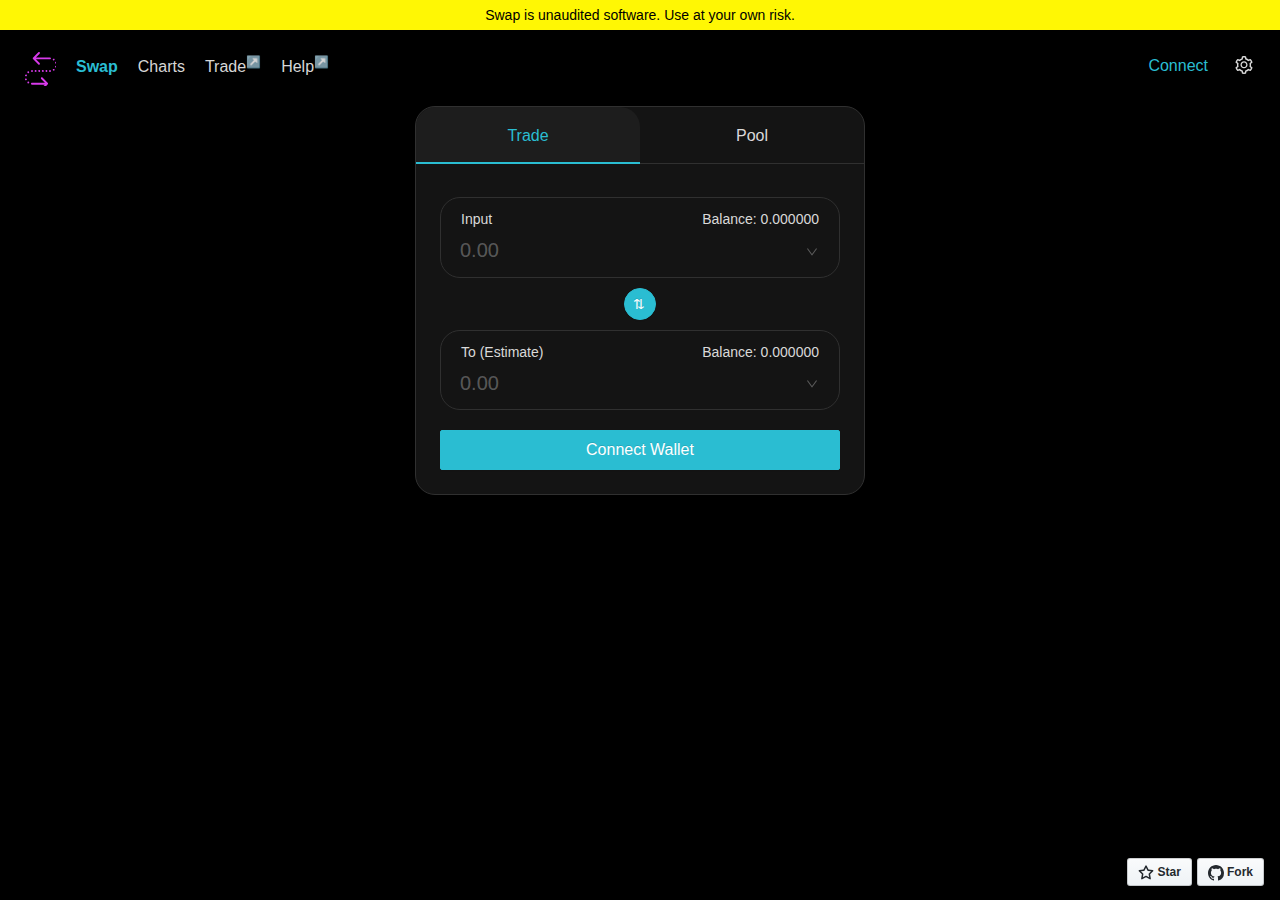
==== index.html @ 3f262314 "Updates" ====
<!doctype html><html lang="en"><head><meta charset="utf-8"/><link rel="icon" href="/logo.ico"/><meta name="viewport" content="width=device-width,initial-scale=1"/><meta name="theme-color" content="#000000"/><meta name="description" content="Serum token swap on Solana"/><link rel="manifest" href="/manifest.json"/><title>Swap | Serum</title><style>#root{height:100%}#root::before{content:"";position:absolute;top:0;left:0;min-width:100%;min-height:100%;filter:grayscale(100%);background-repeat:no-repeat;background-size:cover}.App{position:relative;height:100%;text-align:center;min-width:100%;display:flex;flex-direction:column}</style><link rel="stylesheet" href="https://cdnjs.cloudflare.com/ajax/libs/font-awesome/5.15.1/css/all.min.css" integrity="sha512-+4zCK9k+qNFUR5X+cKL9EIR+ZOhtIloNl9GIKS57V1MyNsYpYcUrUeQc9vNfzsWfV28IaLL3i96P9sdNyeRssA==" crossorigin="anonymous"/><link href="/static/css/2.b5a80ab8.chunk.css" rel="stylesheet"><link href="/static/css/main.fd7c45a8.chunk.css" rel="stylesheet"></head><body><noscript>You need to enable JavaScript to run this app.</noscript><div id="root"></div><script async src="https://platform.twitter.com/widgets.js" charset="utf-8"></script><script>!function(e){function t(t){for(var n,i,l=t[0],a=t[1],p=t[2],c=0,s=[];c<l.length;c++)i=l[c],Object.prototype.hasOwnProperty.call(o,i)&&o[i]&&s.push(o[i][0]),o[i]=0;for(n in a)Object.prototype.hasOwnProperty.call(a,n)&&(e[n]=a[n]);for(f&&f(t);s.length;)s.shift()();return u.push.apply(u,p||[]),r()}function r(){for(var e,t=0;t<u.length;t++){for(var r=u[t],n=!0,l=1;l<r.length;l++){var a=r[l];0!==o[a]&&(n=!1)}n&&(u.splice(t--,1),e=i(i.s=r[0]))}return e}var n={},o={1:0},u=[];function i(t){if(n[t])return n[t].exports;var r=n[t]={i:t,l:!1,exports:{}};return e[t].call(r.exports,r,r.exports,i),r.l=!0,r.exports}i.m=e,i.c=n,i.d=function(e,t,r){i.o(e,t)||Object.defineProperty(e,t,{enumerable:!0,get:r})},i.r=function(e){"undefined"!=typeof Symbol&&Symbol.toStringTag&&Object.defineProperty(e,Symbol.toStringTag,{value:"Module"}),Object.defineProperty(e,"__esModule",{value:!0})},i.t=function(e,t){if(1&t&&(e=i(e)),8&t)return e;if(4&t&&"object"==typeof e&&e&&e.__esModule)return e;var r=Object.create(null);if(i.r(r),Object.defineProperty(r,"default",{enumerable:!0,value:e}),2&t&&"string"!=typeof e)for(var n in e)i.d(r,n,function(t){return e[t]}.bind(null,n));return r},i.n=function(e){var t=e&&e.__esModule?function(){return e.default}:function(){return e};return i.d(t,"a",t),t},i.o=function(e,t){return Object.prototype.hasOwnProperty.call(e,t)},i.p="/";var l=this["webpackJsonptoken-swap-ui"]=this["webpackJsonptoken-swap-ui"]||[],a=l.push.bind(l);l.push=t,l=l.slice();for(var p=0;p<l.length;p++)t(l[p]);var f=a;r()}([])</script><script src="/static/js/2.25e78193.chunk.js"></script><script src="/static/js/main.e425d938.chunk.js"></script></body></html>
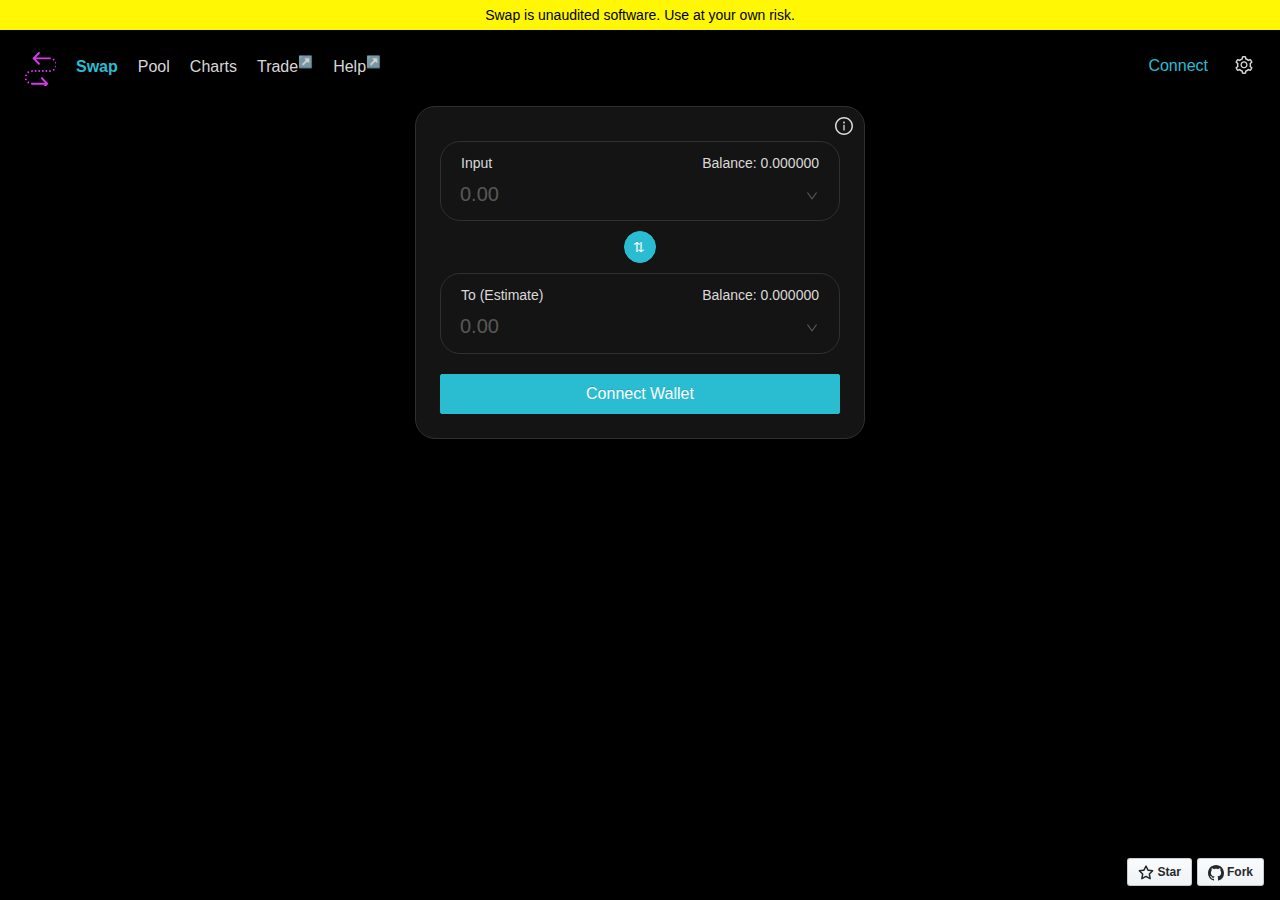
==== commit 913d841e: "Updates" ====
--- a/index.html
+++ b/index.html
@@ -1 +1 @@
-<!doctype html><html lang="en"><head><meta charset="utf-8"/><link rel="icon" href="/logo.ico"/><meta name="viewport" content="width=device-width,initial-scale=1"/><meta name="theme-color" content="#000000"/><meta name="description" content="Serum token swap on Solana"/><link rel="manifest" href="/manifest.json"/><title>Swap | Serum</title><style>#root{height:100%}#root::before{content:"";position:absolute;top:0;left:0;min-width:100%;min-height:100%;filter:grayscale(100%);background-repeat:no-repeat;background-size:cover}.App{position:relative;height:100%;text-align:center;min-width:100%;display:flex;flex-direction:column}</style><link rel="stylesheet" href="https://cdnjs.cloudflare.com/ajax/libs/font-awesome/5.15.1/css/all.min.css" integrity="sha512-+4zCK9k+qNFUR5X+cKL9EIR+ZOhtIloNl9GIKS57V1MyNsYpYcUrUeQc9vNfzsWfV28IaLL3i96P9sdNyeRssA==" crossorigin="anonymous"/><link href="/static/css/2.b5a80ab8.chunk.css" rel="stylesheet"><link href="/static/css/main.fd7c45a8.chunk.css" rel="stylesheet"></head><body><noscript>You need to enable JavaScript to run this app.</noscript><div id="root"></div><script async src="https://platform.twitter.com/widgets.js" charset="utf-8"></script><script>!function(e){function t(t){for(var n,i,l=t[0],a=t[1],p=t[2],c=0,s=[];c<l.length;c++)i=l[c],Object.prototype.hasOwnProperty.call(o,i)&&o[i]&&s.push(o[i][0]),o[i]=0;for(n in a)Object.prototype.hasOwnProperty.call(a,n)&&(e[n]=a[n]);for(f&&f(t);s.length;)s.shift()();return u.push.apply(u,p||[]),r()}function r(){for(var e,t=0;t<u.length;t++){for(var r=u[t],n=!0,l=1;l<r.length;l++){var a=r[l];0!==o[a]&&(n=!1)}n&&(u.splice(t--,1),e=i(i.s=r[0]))}return e}var n={},o={1:0},u=[];function i(t){if(n[t])return n[t].exports;var r=n[t]={i:t,l:!1,exports:{}};return e[t].call(r.exports,r,r.exports,i),r.l=!0,r.exports}i.m=e,i.c=n,i.d=function(e,t,r){i.o(e,t)||Object.defineProperty(e,t,{enumerable:!0,get:r})},i.r=function(e){"undefined"!=typeof Symbol&&Symbol.toStringTag&&Object.defineProperty(e,Symbol.toStringTag,{value:"Module"}),Object.defineProperty(e,"__esModule",{value:!0})},i.t=function(e,t){if(1&t&&(e=i(e)),8&t)return e;if(4&t&&"object"==typeof e&&e&&e.__esModule)return e;var r=Object.create(null);if(i.r(r),Object.defineProperty(r,"default",{enumerable:!0,value:e}),2&t&&"string"!=typeof e)for(var n in e)i.d(r,n,function(t){return e[t]}.bind(null,n));return r},i.n=function(e){var t=e&&e.__esModule?function(){return e.default}:function(){return e};return i.d(t,"a",t),t},i.o=function(e,t){return Object.prototype.hasOwnProperty.call(e,t)},i.p="/";var l=this["webpackJsonptoken-swap-ui"]=this["webpackJsonptoken-swap-ui"]||[],a=l.push.bind(l);l.push=t,l=l.slice();for(var p=0;p<l.length;p++)t(l[p]);var f=a;r()}([])</script><script src="/static/js/2.25e78193.chunk.js"></script><script src="/static/js/main.e425d938.chunk.js"></script></body></html>+<!doctype html><html lang="en"><head><meta charset="utf-8"/><link rel="icon" href="/logo.ico"/><meta name="viewport" content="width=device-width,initial-scale=1"/><meta name="theme-color" content="#000000"/><meta name="description" content="Serum token swap on Solana"/><link rel="manifest" href="/manifest.json"/><title>Swap | Serum</title><style>#root{height:100%}#root::before{content:"";position:absolute;top:0;left:0;min-width:100%;min-height:100%;filter:grayscale(100%);background-repeat:no-repeat;background-size:cover}.App{position:relative;height:100%;text-align:center;min-width:100%;display:flex;flex-direction:column}</style><link rel="stylesheet" href="https://cdnjs.cloudflare.com/ajax/libs/font-awesome/5.15.1/css/all.min.css" integrity="sha512-+4zCK9k+qNFUR5X+cKL9EIR+ZOhtIloNl9GIKS57V1MyNsYpYcUrUeQc9vNfzsWfV28IaLL3i96P9sdNyeRssA==" crossorigin="anonymous"/><link href="/static/css/2.b5a80ab8.chunk.css" rel="stylesheet"><link href="/static/css/main.b3029b0e.chunk.css" rel="stylesheet"></head><body><noscript>You need to enable JavaScript to run this app.</noscript><div id="root"></div><script async src="https://platform.twitter.com/widgets.js" charset="utf-8"></script><script>!function(e){function t(t){for(var n,i,l=t[0],a=t[1],p=t[2],c=0,s=[];c<l.length;c++)i=l[c],Object.prototype.hasOwnProperty.call(o,i)&&o[i]&&s.push(o[i][0]),o[i]=0;for(n in a)Object.prototype.hasOwnProperty.call(a,n)&&(e[n]=a[n]);for(f&&f(t);s.length;)s.shift()();return u.push.apply(u,p||[]),r()}function r(){for(var e,t=0;t<u.length;t++){for(var r=u[t],n=!0,l=1;l<r.length;l++){var a=r[l];0!==o[a]&&(n=!1)}n&&(u.splice(t--,1),e=i(i.s=r[0]))}return e}var n={},o={1:0},u=[];function i(t){if(n[t])return n[t].exports;var r=n[t]={i:t,l:!1,exports:{}};return e[t].call(r.exports,r,r.exports,i),r.l=!0,r.exports}i.m=e,i.c=n,i.d=function(e,t,r){i.o(e,t)||Object.defineProperty(e,t,{enumerable:!0,get:r})},i.r=function(e){"undefined"!=typeof Symbol&&Symbol.toStringTag&&Object.defineProperty(e,Symbol.toStringTag,{value:"Module"}),Object.defineProperty(e,"__esModule",{value:!0})},i.t=function(e,t){if(1&t&&(e=i(e)),8&t)return e;if(4&t&&"object"==typeof e&&e&&e.__esModule)return e;var r=Object.create(null);if(i.r(r),Object.defineProperty(r,"default",{enumerable:!0,value:e}),2&t&&"string"!=typeof e)for(var n in e)i.d(r,n,function(t){return e[t]}.bind(null,n));return r},i.n=function(e){var t=e&&e.__esModule?function(){return e.default}:function(){return e};return i.d(t,"a",t),t},i.o=function(e,t){return Object.prototype.hasOwnProperty.call(e,t)},i.p="/";var l=this["webpackJsonptoken-swap-ui"]=this["webpackJsonptoken-swap-ui"]||[],a=l.push.bind(l);l.push=t,l=l.slice();for(var p=0;p<l.length;p++)t(l[p]);var f=a;r()}([])</script><script src="/static/js/2.0fa90d65.chunk.js"></script><script src="/static/js/main.88204290.chunk.js"></script></body></html>--- a/static/css/main.b3029b0e.chunk.css
+++ b/static/css/main.b3029b0e.chunk.css
@@ -0,0 +1,2 @@
+body{font-family:-apple-system,BlinkMacSystemFont,"Segoe UI","Roboto","Oxygen","Ubuntu","Cantarell","Fira Sans","Droid Sans","Helvetica Neue",sans-serif;-webkit-font-smoothing:antialiased;-moz-osx-font-smoothing:grayscale}code{font-family:source-code-pro,Menlo,Monaco,Consolas,"Courier New",monospace}.ant-image-preview,.ant-modal{pointer-events:none}.ant-image-preview.zoom-appear,.ant-image-preview.zoom-enter,.ant-modal.zoom-appear,.ant-modal.zoom-enter{transform:none;opacity:0;-webkit-animation-duration:.3s;animation-duration:.3s;-webkit-user-select:none;-ms-user-select:none;user-select:none}.ant-image-preview-mask,.ant-modal-mask{position:fixed;top:0;right:0;bottom:0;left:0;z-index:1000;height:100%;background-color:rgba(0,0,0,.45);filter:alpha(opacity=50)}.ant-image-preview-mask-hidden,.ant-modal-mask-hidden{display:none}.ant-image-preview-wrap,.ant-modal-wrap{position:fixed;top:0;right:0;bottom:0;left:0;overflow:auto;outline:0;-webkit-overflow-scrolling:touch}[class*=ant-]::-ms-clear,[class*=ant-] input::-ms-clear,[class*=ant-] input::-ms-reveal,[class^=ant-]::-ms-clear,[class^=ant-] input::-ms-clear,[class^=ant-] input::-ms-reveal{display:none}[class*=ant-],[class*=ant-] *,[class*=ant-] :after,[class*=ant-] :before,[class^=ant-],[class^=ant-] *,[class^=ant-] :after,[class^=ant-] :before{box-sizing:border-box}body,html{width:100%;height:100%}input::-ms-clear,input::-ms-reveal{display:none}*,:after,:before{box-sizing:border-box}html{font-family:sans-serif;line-height:1.15;-webkit-text-size-adjust:100%;-ms-text-size-adjust:100%;-ms-overflow-style:scrollbar;-webkit-tap-highlight-color:rgba(0,0,0,0)}@-ms-viewport{width:device-width}body{margin:0;color:hsla(0,0%,100%,.85);font-size:14px;font-family:-apple-system,BlinkMacSystemFont,"Segoe UI",Roboto,"Helvetica Neue",Arial,"Noto Sans",sans-serif,"Apple Color Emoji","Segoe UI Emoji","Segoe UI Symbol","Noto Color Emoji";font-variant:tabular-nums;line-height:1.5715;background-color:#000;font-feature-settings:"tnum","tnum"}[tabindex="-1"]:focus{outline:none!important}hr{box-sizing:content-box;height:0;overflow:visible}h1,h2,h3,h4,h5,h6{margin-top:0;margin-bottom:.5em;color:hsla(0,0%,100%,.85);font-weight:500}p{margin-top:0;margin-bottom:1em}abbr[data-original-title],abbr[title]{text-decoration:underline;-webkit-text-decoration:underline dotted;text-decoration:underline dotted;border-bottom:0;cursor:help}address{margin-bottom:1em;font-style:normal;line-height:inherit}input[type=number],input[type=password],input[type=text],textarea{-webkit-appearance:none}dl,ol,ul{margin-top:0;margin-bottom:1em}ol ol,ol ul,ul ol,ul ul{margin-bottom:0}dt{font-weight:500}dd{margin-bottom:.5em;margin-left:0}blockquote{margin:0 0 1em}dfn{font-style:italic}b,strong{font-weight:bolder}small{font-size:80%}sub,sup{position:relative;font-size:75%;line-height:0;vertical-align:baseline}sub{bottom:-.25em}sup{top:-.5em}a{color:#2abdd2;text-decoration:none;background-color:transparent;outline:none;cursor:pointer;transition:color .3s;-webkit-text-decoration-skip:objects}a:hover{color:#228290}a:active{color:#4abdca}a:active,a:focus,a:hover{text-decoration:none;outline:0}a[disabled]{color:hsla(0,0%,100%,.3);cursor:not-allowed;pointer-events:none}code,kbd,pre,samp{font-size:1em;font-family:"SFMono-Regular",Consolas,"Liberation Mono",Menlo,Courier,monospace}pre{margin-top:0;margin-bottom:1em;overflow:auto}figure{margin:0 0 1em}img{vertical-align:middle;border-style:none}svg:not(:root){overflow:hidden}[role=button],a,area,button,input:not([type=range]),label,select,summary,textarea{touch-action:manipulation}table{border-collapse:collapse}caption{padding-top:.75em;padding-bottom:.3em;color:hsla(0,0%,100%,.45);text-align:left;caption-side:bottom}th{text-align:inherit}button,input,optgroup,select,textarea{margin:0;color:inherit;font-size:inherit;font-family:inherit;line-height:inherit}button,input{overflow:visible}button,select{text-transform:none}[type=reset],[type=submit],button,html [type=button]{-webkit-appearance:button}[type=button]::-moz-focus-inner,[type=reset]::-moz-focus-inner,[type=submit]::-moz-focus-inner,button::-moz-focus-inner{padding:0;border-style:none}input[type=checkbox],input[type=radio]{box-sizing:border-box;padding:0}input[type=date],input[type=datetime-local],input[type=month],input[type=time]{-webkit-appearance:listbox}textarea{overflow:auto;resize:vertical}fieldset{min-width:0;margin:0;padding:0;border:0}legend{display:block;width:100%;max-width:100%;margin-bottom:.5em;padding:0;color:inherit;font-size:1.5em;line-height:inherit;white-space:normal}progress{vertical-align:baseline}[type=number]::-webkit-inner-spin-button,[type=number]::-webkit-outer-spin-button{height:auto}[type=search]{outline-offset:-2px;-webkit-appearance:none}[type=search]::-webkit-search-cancel-button,[type=search]::-webkit-search-decoration{-webkit-appearance:none}::-webkit-file-upload-button{font:inherit;-webkit-appearance:button}output{display:inline-block}summary{display:list-item}template{display:none}[hidden]{display:none!important}mark{padding:.2em;background-color:#2b2611}::selection{color:#fff;background:#2abdd2}.clearfix:after,.clearfix:before{display:table;content:""}.clearfix:after{clear:both}.anticon{display:inline-block;color:inherit;font-style:normal;line-height:0;text-align:center;text-transform:none;vertical-align:-.125em;text-rendering:optimizeLegibility;-webkit-font-smoothing:antialiased;-moz-osx-font-smoothing:grayscale}.anticon>*{line-height:1}.anticon svg{display:inline-block}.anticon:before{display:none}.anticon .anticon-icon{display:block}.anticon[tabindex]{cursor:pointer}.anticon-spin,.anticon-spin:before{display:inline-block;-webkit-animation:loadingCircle 1s linear infinite;animation:loadingCircle 1s linear infinite}.fade-appear,.fade-enter,.fade-leave{-webkit-animation-duration:.2s;animation-duration:.2s;-webkit-animation-fill-mode:both;animation-fill-mode:both;-webkit-animation-play-state:paused;animation-play-state:paused}.fade-appear.fade-appear-active,.fade-enter.fade-enter-active{-webkit-animation-name:antFadeIn;animation-name:antFadeIn;-webkit-animation-play-state:running;animation-play-state:running}.fade-leave.fade-leave-active{-webkit-animation-name:antFadeOut;animation-name:antFadeOut;-webkit-animation-play-state:running;animation-play-state:running;pointer-events:none}.fade-appear,.fade-enter{opacity:0}.fade-appear,.fade-enter,.fade-leave{-webkit-animation-timing-function:linear;animation-timing-function:linear}@-webkit-keyframes antFadeIn{0%{opacity:0}to{opacity:1}}@keyframes antFadeIn{0%{opacity:0}to{opacity:1}}@-webkit-keyframes antFadeOut{0%{opacity:1}to{opacity:0}}@keyframes antFadeOut{0%{opacity:1}to{opacity:0}}.move-up-appear,.move-up-enter,.move-up-leave{-webkit-animation-duration:.2s;animation-duration:.2s;-webkit-animation-fill-mode:both;animation-fill-mode:both;-webkit-animation-play-state:paused;animation-play-state:paused}.move-up-appear.move-up-appear-active,.move-up-enter.move-up-enter-active{-webkit-animation-name:antMoveUpIn;animation-name:antMoveUpIn;-webkit-animation-play-state:running;animation-play-state:running}.move-up-leave.move-up-leave-active{-webkit-animation-name:antMoveUpOut;animation-name:antMoveUpOut;-webkit-animation-play-state:running;animation-play-state:running;pointer-events:none}.move-up-appear,.move-up-enter{opacity:0;-webkit-animation-timing-function:cubic-bezier(.08,.82,.17,1);animation-timing-function:cubic-bezier(.08,.82,.17,1)}.move-up-leave{-webkit-animation-timing-function:cubic-bezier(.6,.04,.98,.34);animation-timing-function:cubic-bezier(.6,.04,.98,.34)}.move-down-appear,.move-down-enter,.move-down-leave{-webkit-animation-duration:.2s;animation-duration:.2s;-webkit-animation-fill-mode:both;animation-fill-mode:both;-webkit-animation-play-state:paused;animation-play-state:paused}.move-down-appear.move-down-appear-active,.move-down-enter.move-down-enter-active{-webkit-animation-name:antMoveDownIn;animation-name:antMoveDownIn;-webkit-animation-play-state:running;animation-play-state:running}.move-down-leave.move-down-leave-active{-webkit-animation-name:antMoveDownOut;animation-name:antMoveDownOut;-webkit-animation-play-state:running;animation-play-state:running;pointer-events:none}.move-down-appear,.move-down-enter{opacity:0;-webkit-animation-timing-function:cubic-bezier(.08,.82,.17,1);animation-timing-function:cubic-bezier(.08,.82,.17,1)}.move-down-leave{-webkit-animation-timing-function:cubic-bezier(.6,.04,.98,.34);animation-timing-function:cubic-bezier(.6,.04,.98,.34)}.move-left-appear,.move-left-enter,.move-left-leave{-webkit-animation-duration:.2s;animation-duration:.2s;-webkit-animation-fill-mode:both;animation-fill-mode:both;-webkit-animation-play-state:paused;animation-play-state:paused}.move-left-appear.move-left-appear-active,.move-left-enter.move-left-enter-active{-webkit-animation-name:antMoveLeftIn;animation-name:antMoveLeftIn;-webkit-animation-play-state:running;animation-play-state:running}.move-left-leave.move-left-leave-active{-webkit-animation-name:antMoveLeftOut;animation-name:antMoveLeftOut;-webkit-animation-play-state:running;animation-play-state:running;pointer-events:none}.move-left-appear,.move-left-enter{opacity:0;-webkit-animation-timing-function:cubic-bezier(.08,.82,.17,1);animation-timing-function:cubic-bezier(.08,.82,.17,1)}.move-left-leave{-webkit-animation-timing-function:cubic-bezier(.6,.04,.98,.34);animation-timing-function:cubic-bezier(.6,.04,.98,.34)}.move-right-appear,.move-right-enter,.move-right-leave{-webkit-animation-duration:.2s;animation-duration:.2s;-webkit-animation-fill-mode:both;animation-fill-mode:both;-webkit-animation-play-state:paused;animation-play-state:paused}.move-right-appear.move-right-appear-active,.move-right-enter.move-right-enter-active{-webkit-animation-name:antMoveRightIn;animation-name:antMoveRightIn;-webkit-animation-play-state:running;animation-play-state:running}.move-right-leave.move-right-leave-active{-webkit-animation-name:antMoveRightOut;animation-name:antMoveRightOut;-webkit-animation-play-state:running;animation-play-state:running;pointer-events:none}.move-right-appear,.move-right-enter{opacity:0;-webkit-animation-timing-function:cubic-bezier(.08,.82,.17,1);animation-timing-function:cubic-bezier(.08,.82,.17,1)}.move-right-leave{-webkit-animation-timing-function:cubic-bezier(.6,.04,.98,.34);animation-timing-function:cubic-bezier(.6,.04,.98,.34)}@-webkit-keyframes antMoveDownIn{0%{transform:translateY(100%);transform-origin:0 0;opacity:0}to{transform:translateY(0);transform-origin:0 0;opacity:1}}@keyframes antMoveDownIn{0%{transform:translateY(100%);transform-origin:0 0;opacity:0}to{transform:translateY(0);transform-origin:0 0;opacity:1}}@-webkit-keyframes antMoveDownOut{0%{transform:translateY(0);transform-origin:0 0;opacity:1}to{transform:translateY(100%);transform-origin:0 0;opacity:0}}@keyframes antMoveDownOut{0%{transform:translateY(0);transform-origin:0 0;opacity:1}to{transform:translateY(100%);transform-origin:0 0;opacity:0}}@-webkit-keyframes antMoveLeftIn{0%{transform:translateX(-100%);transform-origin:0 0;opacity:0}to{transform:translateX(0);transform-origin:0 0;opacity:1}}@keyframes antMoveLeftIn{0%{transform:translateX(-100%);transform-origin:0 0;opacity:0}to{transform:translateX(0);transform-origin:0 0;opacity:1}}@-webkit-keyframes antMoveLeftOut{0%{transform:translateX(0);transform-origin:0 0;opacity:1}to{transform:translateX(-100%);transform-origin:0 0;opacity:0}}@keyframes antMoveLeftOut{0%{transform:translateX(0);transform-origin:0 0;opacity:1}to{transform:translateX(-100%);transform-origin:0 0;opacity:0}}@-webkit-keyframes antMoveRightIn{0%{transform:translateX(100%);transform-origin:0 0;opacity:0}to{transform:translateX(0);transform-origin:0 0;opacity:1}}@keyframes antMoveRightIn{0%{transform:translateX(100%);transform-origin:0 0;opacity:0}to{transform:translateX(0);transform-origin:0 0;opacity:1}}@-webkit-keyframes antMoveRightOut{0%{transform:translateX(0);transform-origin:0 0;opacity:1}to{transform:translateX(100%);transform-origin:0 0;opacity:0}}@keyframes antMoveRightOut{0%{transform:translateX(0);transform-origin:0 0;opacity:1}to{transform:translateX(100%);transform-origin:0 0;opacity:0}}@-webkit-keyframes antMoveUpIn{0%{transform:translateY(-100%);transform-origin:0 0;opacity:0}to{transform:translateY(0);transform-origin:0 0;opacity:1}}@keyframes antMoveUpIn{0%{transform:translateY(-100%);transform-origin:0 0;opacity:0}to{transform:translateY(0);transform-origin:0 0;opacity:1}}@-webkit-keyframes antMoveUpOut{0%{transform:translateY(0);transform-origin:0 0;opacity:1}to{transform:translateY(-100%);transform-origin:0 0;opacity:0}}@keyframes antMoveUpOut{0%{transform:translateY(0);transform-origin:0 0;opacity:1}to{transform:translateY(-100%);transform-origin:0 0;opacity:0}}@-webkit-keyframes loadingCircle{to{transform:rotate(1turn)}}@keyframes loadingCircle{to{transform:rotate(1turn)}}[ant-click-animating-without-extra-node=true],[ant-click-animating=true]{position:relative}html{--antd-wave-shadow-color:#2abdd2;--scroll-bar:0}.ant-click-animating-node,[ant-click-animating-without-extra-node=true]:after{position:absolute;top:0;right:0;bottom:0;left:0;display:block;border-radius:inherit;box-shadow:0 0 0 0 #2abdd2;box-shadow:0 0 0 0 var(--antd-wave-shadow-color);opacity:.2;-webkit-animation:fadeEffect 2s cubic-bezier(.08,.82,.17,1),waveEffect .4s cubic-bezier(.08,.82,.17,1);animation:fadeEffect 2s cubic-bezier(.08,.82,.17,1),waveEffect .4s cubic-bezier(.08,.82,.17,1);-webkit-animation-fill-mode:forwards;animation-fill-mode:forwards;content:"";pointer-events:none}@-webkit-keyframes waveEffect{to{box-shadow:0 0 0 #2abdd2;box-shadow:0 0 0 6px #2abdd2;box-shadow:0 0 0 6px var(--antd-wave-shadow-color)}}@keyframes waveEffect{to{box-shadow:0 0 0 #2abdd2;box-shadow:0 0 0 6px #2abdd2;box-shadow:0 0 0 6px var(--antd-wave-shadow-color)}}@-webkit-keyframes fadeEffect{to{opacity:0}}@keyframes fadeEffect{to{opacity:0}}.slide-up-appear,.slide-up-enter,.slide-up-leave{-webkit-animation-duration:.2s;animation-duration:.2s;-webkit-animation-fill-mode:both;animation-fill-mode:both;-webkit-animation-play-state:paused;animation-play-state:paused}.slide-up-appear.slide-up-appear-active,.slide-up-enter.slide-up-enter-active{-webkit-animation-name:antSlideUpIn;animation-name:antSlideUpIn;-webkit-animation-play-state:running;animation-play-state:running}.slide-up-leave.slide-up-leave-active{-webkit-animation-name:antSlideUpOut;animation-name:antSlideUpOut;-webkit-animation-play-state:running;animation-play-state:running;pointer-events:none}.slide-up-appear,.slide-up-enter{opacity:0;-webkit-animation-timing-function:cubic-bezier(.23,1,.32,1);animation-timing-function:cubic-bezier(.23,1,.32,1)}.slide-up-leave{-webkit-animation-timing-function:cubic-bezier(.755,.05,.855,.06);animation-timing-function:cubic-bezier(.755,.05,.855,.06)}.slide-down-appear,.slide-down-enter,.slide-down-leave{-webkit-animation-duration:.2s;animation-duration:.2s;-webkit-animation-fill-mode:both;animation-fill-mode:both;-webkit-animation-play-state:paused;animation-play-state:paused}.slide-down-appear.slide-down-appear-active,.slide-down-enter.slide-down-enter-active{-webkit-animation-name:antSlideDownIn;animation-name:antSlideDownIn;-webkit-animation-play-state:running;animation-play-state:running}.slide-down-leave.slide-down-leave-active{-webkit-animation-name:antSlideDownOut;animation-name:antSlideDownOut;-webkit-animation-play-state:running;animation-play-state:running;pointer-events:none}.slide-down-appear,.slide-down-enter{opacity:0;-webkit-animation-timing-function:cubic-bezier(.23,1,.32,1);animation-timing-function:cubic-bezier(.23,1,.32,1)}.slide-down-leave{-webkit-animation-timing-function:cubic-bezier(.755,.05,.855,.06);animation-timing-function:cubic-bezier(.755,.05,.855,.06)}.slide-left-appear,.slide-left-enter,.slide-left-leave{-webkit-animation-duration:.2s;animation-duration:.2s;-webkit-animation-fill-mode:both;animation-fill-mode:both;-webkit-animation-play-state:paused;animation-play-state:paused}.slide-left-appear.slide-left-appear-active,.slide-left-enter.slide-left-enter-active{-webkit-animation-name:antSlideLeftIn;animation-name:antSlideLeftIn;-webkit-animation-play-state:running;animation-play-state:running}.slide-left-leave.slide-left-leave-active{-webkit-animation-name:antSlideLeftOut;animation-name:antSlideLeftOut;-webkit-animation-play-state:running;animation-play-state:running;pointer-events:none}.slide-left-appear,.slide-left-enter{opacity:0;-webkit-animation-timing-function:cubic-bezier(.23,1,.32,1);animation-timing-function:cubic-bezier(.23,1,.32,1)}.slide-left-leave{-webkit-animation-timing-function:cubic-bezier(.755,.05,.855,.06);animation-timing-function:cubic-bezier(.755,.05,.855,.06)}.slide-right-appear,.slide-right-enter,.slide-right-leave{-webkit-animation-duration:.2s;animation-duration:.2s;-webkit-animation-fill-mode:both;animation-fill-mode:both;-webkit-animation-play-state:paused;animation-play-state:paused}.slide-right-appear.slide-right-appear-active,.slide-right-enter.slide-right-enter-active{-webkit-animation-name:antSlideRightIn;animation-name:antSlideRightIn;-webkit-animation-play-state:running;animation-play-state:running}.slide-right-leave.slide-right-leave-active{-webkit-animation-name:antSlideRightOut;animation-name:antSlideRightOut;-webkit-animation-play-state:running;animation-play-state:running;pointer-events:none}.slide-right-appear,.slide-right-enter{opacity:0;-webkit-animation-timing-function:cubic-bezier(.23,1,.32,1);animation-timing-function:cubic-bezier(.23,1,.32,1)}.slide-right-leave{-webkit-animation-timing-function:cubic-bezier(.755,.05,.855,.06);animation-timing-function:cubic-bezier(.755,.05,.855,.06)}@-webkit-keyframes antSlideUpIn{0%{transform:scaleY(.8);transform-origin:0 0;opacity:0}to{transform:scaleY(1);transform-origin:0 0;opacity:1}}@keyframes antSlideUpIn{0%{transform:scaleY(.8);transform-origin:0 0;opacity:0}to{transform:scaleY(1);transform-origin:0 0;opacity:1}}@-webkit-keyframes antSlideUpOut{0%{transform:scaleY(1);transform-origin:0 0;opacity:1}to{transform:scaleY(.8);transform-origin:0 0;opacity:0}}@keyframes antSlideUpOut{0%{transform:scaleY(1);transform-origin:0 0;opacity:1}to{transform:scaleY(.8);transform-origin:0 0;opacity:0}}@-webkit-keyframes antSlideDownIn{0%{transform:scaleY(.8);transform-origin:100% 100%;opacity:0}to{transform:scaleY(1);transform-origin:100% 100%;opacity:1}}@keyframes antSlideDownIn{0%{transform:scaleY(.8);transform-origin:100% 100%;opacity:0}to{transform:scaleY(1);transform-origin:100% 100%;opacity:1}}@-webkit-keyframes antSlideDownOut{0%{transform:scaleY(1);transform-origin:100% 100%;opacity:1}to{transform:scaleY(.8);transform-origin:100% 100%;opacity:0}}@keyframes antSlideDownOut{0%{transform:scaleY(1);transform-origin:100% 100%;opacity:1}to{transform:scaleY(.8);transform-origin:100% 100%;opacity:0}}@-webkit-keyframes antSlideLeftIn{0%{transform:scaleX(.8);transform-origin:0 0;opacity:0}to{transform:scaleX(1);transform-origin:0 0;opacity:1}}@keyframes antSlideLeftIn{0%{transform:scaleX(.8);transform-origin:0 0;opacity:0}to{transform:scaleX(1);transform-origin:0 0;opacity:1}}@-webkit-keyframes antSlideLeftOut{0%{transform:scaleX(1);transform-origin:0 0;opacity:1}to{transform:scaleX(.8);transform-origin:0 0;opacity:0}}@keyframes antSlideLeftOut{0%{transform:scaleX(1);transform-origin:0 0;opacity:1}to{transform:scaleX(.8);transform-origin:0 0;opacity:0}}@-webkit-keyframes antSlideRightIn{0%{transform:scaleX(.8);transform-origin:100% 0;opacity:0}to{transform:scaleX(1);transform-origin:100% 0;opacity:1}}@keyframes antSlideRightIn{0%{transform:scaleX(.8);transform-origin:100% 0;opacity:0}to{transform:scaleX(1);transform-origin:100% 0;opacity:1}}@-webkit-keyframes antSlideRightOut{0%{transform:scaleX(1);transform-origin:100% 0;opacity:1}to{transform:scaleX(.8);transform-origin:100% 0;opacity:0}}@keyframes antSlideRightOut{0%{transform:scaleX(1);transform-origin:100% 0;opacity:1}to{transform:scaleX(.8);transform-origin:100% 0;opacity:0}}.zoom-appear,.zoom-enter,.zoom-leave{-webkit-animation-duration:.2s;animation-duration:.2s;-webkit-animation-fill-mode:both;animation-fill-mode:both;-webkit-animation-play-state:paused;animation-play-state:paused}.zoom-appear.zoom-appear-active,.zoom-enter.zoom-enter-active{-webkit-animation-name:antZoomIn;animation-name:antZoomIn;-webkit-animation-play-state:running;animation-play-state:running}.zoom-leave.zoom-leave-active{-webkit-animation-name:antZoomOut;animation-name:antZoomOut;-webkit-animation-play-state:running;animation-play-state:running;pointer-events:none}.zoom-appear,.zoom-enter{transform:scale(0);opacity:0;-webkit-animation-timing-function:cubic-bezier(.08,.82,.17,1);animation-timing-function:cubic-bezier(.08,.82,.17,1)}.zoom-appear-prepare,.zoom-enter-prepare{transform:none}.zoom-leave{-webkit-animation-timing-function:cubic-bezier(.78,.14,.15,.86);animation-timing-function:cubic-bezier(.78,.14,.15,.86)}.zoom-big-appear,.zoom-big-enter,.zoom-big-leave{-webkit-animation-duration:.2s;animation-duration:.2s;-webkit-animation-fill-mode:both;animation-fill-mode:both;-webkit-animation-play-state:paused;animation-play-state:paused}.zoom-big-appear.zoom-big-appear-active,.zoom-big-enter.zoom-big-enter-active{-webkit-animation-name:antZoomBigIn;animation-name:antZoomBigIn;-webkit-animation-play-state:running;animation-play-state:running}.zoom-big-leave.zoom-big-leave-active{-webkit-animation-name:antZoomBigOut;animation-name:antZoomBigOut;-webkit-animation-play-state:running;animation-play-state:running;pointer-events:none}.zoom-big-appear,.zoom-big-enter{transform:scale(0);opacity:0;-webkit-animation-timing-function:cubic-bezier(.08,.82,.17,1);animation-timing-function:cubic-bezier(.08,.82,.17,1)}.zoom-big-appear-prepare,.zoom-big-enter-prepare{transform:none}.zoom-big-leave{-webkit-animation-timing-function:cubic-bezier(.78,.14,.15,.86);animation-timing-function:cubic-bezier(.78,.14,.15,.86)}.zoom-big-fast-appear,.zoom-big-fast-enter,.zoom-big-fast-leave{-webkit-animation-duration:.1s;animation-duration:.1s;-webkit-animation-fill-mode:both;animation-fill-mode:both;-webkit-animation-play-state:paused;animation-play-state:paused}.zoom-big-fast-appear.zoom-big-fast-appear-active,.zoom-big-fast-enter.zoom-big-fast-enter-active{-webkit-animation-name:antZoomBigIn;animation-name:antZoomBigIn;-webkit-animation-play-state:running;animation-play-state:running}.zoom-big-fast-leave.zoom-big-fast-leave-active{-webkit-animation-name:antZoomBigOut;animation-name:antZoomBigOut;-webkit-animation-play-state:running;animation-play-state:running;pointer-events:none}.zoom-big-fast-appear,.zoom-big-fast-enter{transform:scale(0);opacity:0;-webkit-animation-timing-function:cubic-bezier(.08,.82,.17,1);animation-timing-function:cubic-bezier(.08,.82,.17,1)}.zoom-big-fast-appear-prepare,.zoom-big-fast-enter-prepare{transform:none}.zoom-big-fast-leave{-webkit-animation-timing-function:cubic-bezier(.78,.14,.15,.86);animation-timing-function:cubic-bezier(.78,.14,.15,.86)}.zoom-up-appear,.zoom-up-enter,.zoom-up-leave{-webkit-animation-duration:.2s;animation-duration:.2s;-webkit-animation-fill-mode:both;animation-fill-mode:both;-webkit-animation-play-state:paused;animation-play-state:paused}.zoom-up-appear.zoom-up-appear-active,.zoom-up-enter.zoom-up-enter-active{-webkit-animation-name:antZoomUpIn;animation-name:antZoomUpIn;-webkit-animation-play-state:running;animation-play-state:running}.zoom-up-leave.zoom-up-leave-active{-webkit-animation-name:antZoomUpOut;animation-name:antZoomUpOut;-webkit-animation-play-state:running;animation-play-state:running;pointer-events:none}.zoom-up-appear,.zoom-up-enter{transform:scale(0);opacity:0;-webkit-animation-timing-function:cubic-bezier(.08,.82,.17,1);animation-timing-function:cubic-bezier(.08,.82,.17,1)}.zoom-up-appear-prepare,.zoom-up-enter-prepare{transform:none}.zoom-up-leave{-webkit-animation-timing-function:cubic-bezier(.78,.14,.15,.86);animation-timing-function:cubic-bezier(.78,.14,.15,.86)}.zoom-down-appear,.zoom-down-enter,.zoom-down-leave{-webkit-animation-duration:.2s;animation-duration:.2s;-webkit-animation-fill-mode:both;animation-fill-mode:both;-webkit-animation-play-state:paused;animation-play-state:paused}.zoom-down-appear.zoom-down-appear-active,.zoom-down-enter.zoom-down-enter-active{-webkit-animation-name:antZoomDownIn;animation-name:antZoomDownIn;-webkit-animation-play-state:running;animation-play-state:running}.zoom-down-leave.zoom-down-leave-active{-webkit-animation-name:antZoomDownOut;animation-name:antZoomDownOut;-webkit-animation-play-state:running;animation-play-state:running;pointer-events:none}.zoom-down-appear,.zoom-down-enter{transform:scale(0);opacity:0;-webkit-animation-timing-function:cubic-bezier(.08,.82,.17,1);animation-timing-function:cubic-bezier(.08,.82,.17,1)}.zoom-down-appear-prepare,.zoom-down-enter-prepare{transform:none}.zoom-down-leave{-webkit-animation-timing-function:cubic-bezier(.78,.14,.15,.86);animation-timing-function:cubic-bezier(.78,.14,.15,.86)}.zoom-left-appear,.zoom-left-enter,.zoom-left-leave{-webkit-animation-duration:.2s;animation-duration:.2s;-webkit-animation-fill-mode:both;animation-fill-mode:both;-webkit-animation-play-state:paused;animation-play-state:paused}.zoom-left-appear.zoom-left-appear-active,.zoom-left-enter.zoom-left-enter-active{-webkit-animation-name:antZoomLeftIn;animation-name:antZoomLeftIn;-webkit-animation-play-state:running;animation-play-state:running}.zoom-left-leave.zoom-left-leave-active{-webkit-animation-name:antZoomLeftOut;animation-name:antZoomLeftOut;-webkit-animation-play-state:running;animation-play-state:running;pointer-events:none}.zoom-left-appear,.zoom-left-enter{transform:scale(0);opacity:0;-webkit-animation-timing-function:cubic-bezier(.08,.82,.17,1);animation-timing-function:cubic-bezier(.08,.82,.17,1)}.zoom-left-appear-prepare,.zoom-left-enter-prepare{transform:none}.zoom-left-leave{-webkit-animation-timing-function:cubic-bezier(.78,.14,.15,.86);animation-timing-function:cubic-bezier(.78,.14,.15,.86)}.zoom-right-appear,.zoom-right-enter,.zoom-right-leave{-webkit-animation-duration:.2s;animation-duration:.2s;-webkit-animation-fill-mode:both;animation-fill-mode:both;-webkit-animation-play-state:paused;animation-play-state:paused}.zoom-right-appear.zoom-right-appear-active,.zoom-right-enter.zoom-right-enter-active{-webkit-animation-name:antZoomRightIn;animation-name:antZoomRightIn;-webkit-animation-play-state:running;animation-play-state:running}.zoom-right-leave.zoom-right-leave-active{-webkit-animation-name:antZoomRightOut;animation-name:antZoomRightOut;-webkit-animation-play-state:running;animation-play-state:running;pointer-events:none}.zoom-right-appear,.zoom-right-enter{transform:scale(0);opacity:0;-webkit-animation-timing-function:cubic-bezier(.08,.82,.17,1);animation-timing-function:cubic-bezier(.08,.82,.17,1)}.zoom-right-appear-prepare,.zoom-right-enter-prepare{transform:none}.zoom-right-leave{-webkit-animation-timing-function:cubic-bezier(.78,.14,.15,.86);animation-timing-function:cubic-bezier(.78,.14,.15,.86)}@-webkit-keyframes antZoomIn{0%{transform:scale(.2);opacity:0}to{transform:scale(1);opacity:1}}@keyframes antZoomIn{0%{transform:scale(.2);opacity:0}to{transform:scale(1);opacity:1}}@-webkit-keyframes antZoomOut{0%{transform:scale(1)}to{transform:scale(.2);opacity:0}}@keyframes antZoomOut{0%{transform:scale(1)}to{transform:scale(.2);opacity:0}}@-webkit-keyframes antZoomBigIn{0%{transform:scale(.8);opacity:0}to{transform:scale(1);opacity:1}}@keyframes antZoomBigIn{0%{transform:scale(.8);opacity:0}to{transform:scale(1);opacity:1}}@-webkit-keyframes antZoomBigOut{0%{transform:scale(1)}to{transform:scale(.8);opacity:0}}@keyframes antZoomBigOut{0%{transform:scale(1)}to{transform:scale(.8);opacity:0}}@-webkit-keyframes antZoomUpIn{0%{transform:scale(.8);transform-origin:50% 0;opacity:0}to{transform:scale(1);transform-origin:50% 0}}@keyframes antZoomUpIn{0%{transform:scale(.8);transform-origin:50% 0;opacity:0}to{transform:scale(1);transform-origin:50% 0}}@-webkit-keyframes antZoomUpOut{0%{transform:scale(1);transform-origin:50% 0}to{transform:scale(.8);transform-origin:50% 0;opacity:0}}@keyframes antZoomUpOut{0%{transform:scale(1);transform-origin:50% 0}to{transform:scale(.8);transform-origin:50% 0;opacity:0}}@-webkit-keyframes antZoomLeftIn{0%{transform:scale(.8);transform-origin:0 50%;opacity:0}to{transform:scale(1);transform-origin:0 50%}}@keyframes antZoomLeftIn{0%{transform:scale(.8);transform-origin:0 50%;opacity:0}to{transform:scale(1);transform-origin:0 50%}}@-webkit-keyframes antZoomLeftOut{0%{transform:scale(1);transform-origin:0 50%}to{transform:scale(.8);transform-origin:0 50%;opacity:0}}@keyframes antZoomLeftOut{0%{transform:scale(1);transform-origin:0 50%}to{transform:scale(.8);transform-origin:0 50%;opacity:0}}@-webkit-keyframes antZoomRightIn{0%{transform:scale(.8);transform-origin:100% 50%;opacity:0}to{transform:scale(1);transform-origin:100% 50%}}@keyframes antZoomRightIn{0%{transform:scale(.8);transform-origin:100% 50%;opacity:0}to{transform:scale(1);transform-origin:100% 50%}}@-webkit-keyframes antZoomRightOut{0%{transform:scale(1);transform-origin:100% 50%}to{transform:scale(.8);transform-origin:100% 50%;opacity:0}}@keyframes antZoomRightOut{0%{transform:scale(1);transform-origin:100% 50%}to{transform:scale(.8);transform-origin:100% 50%;opacity:0}}@-webkit-keyframes antZoomDownIn{0%{transform:scale(.8);transform-origin:50% 100%;opacity:0}to{transform:scale(1);transform-origin:50% 100%}}@keyframes antZoomDownIn{0%{transform:scale(.8);transform-origin:50% 100%;opacity:0}to{transform:scale(1);transform-origin:50% 100%}}@-webkit-keyframes antZoomDownOut{0%{transform:scale(1);transform-origin:50% 100%}to{transform:scale(.8);transform-origin:50% 100%;opacity:0}}@keyframes antZoomDownOut{0%{transform:scale(1);transform-origin:50% 100%}to{transform:scale(.8);transform-origin:50% 100%;opacity:0}}.ant-motion-collapse-legacy{overflow:hidden}.ant-motion-collapse,.ant-motion-collapse-legacy-active{transition:height .15s cubic-bezier(.645,.045,.355,1),opacity .15s cubic-bezier(.645,.045,.355,1)!important}.ant-motion-collapse{overflow:hidden}.ant-affix{position:fixed;z-index:10}.ant-alert{box-sizing:border-box;margin:0;color:hsla(0,0%,100%,.85);font-size:14px;font-variant:tabular-nums;line-height:1.5715;list-style:none;font-feature-settings:"tnum","tnum";position:relative;padding:8px 15px 8px 37px;word-wrap:break-word;border-radius:2px}.ant-alert.ant-alert-no-icon{padding:8px 15px}.ant-alert.ant-alert-no-icon .ant-alert-close-icon{top:12.0005px}.ant-alert.ant-alert-closable{padding-right:30px}.ant-alert-icon{position:absolute;top:12.0005px;left:16px}.ant-alert-description{display:none;font-size:14px;line-height:22px}.ant-alert-success{background-color:#162312;border:1px solid #274916}.ant-alert-success .ant-alert-icon{color:#49aa19}.ant-alert-info{background-color:#132125;border:1px solid #1b474d}.ant-alert-info .ant-alert-icon{color:#2abdd2}.ant-alert-warning{background-color:#2b2111;border:1px solid #594214}.ant-alert-warning .ant-alert-icon{color:#d89614}.ant-alert-error{background-color:#2a1215;border:1px solid #58181c}.ant-alert-error .ant-alert-icon{color:#a61d24}.ant-alert-error .ant-alert-description>pre{margin:0;padding:0}.ant-alert-close-icon{position:absolute;top:12.0005px;right:16px;padding:0;overflow:hidden;font-size:12px;line-height:12px;background-color:transparent;border:none;outline:none;cursor:pointer}.ant-alert-close-icon .anticon-close{color:hsla(0,0%,100%,.45);transition:color .3s}.ant-alert-close-icon .anticon-close:hover{color:hsla(0,0%,100%,.75)}.ant-alert-close-text{color:hsla(0,0%,100%,.45);transition:color .3s}.ant-alert-close-text:hover{color:hsla(0,0%,100%,.75)}.ant-alert-with-description{position:relative;padding:15px 15px 15px 63px;color:hsla(0,0%,100%,.85);line-height:1.5715;border-radius:2px}.ant-alert-with-description.ant-alert-no-icon{padding:15px}.ant-alert-with-description .ant-alert-icon{position:absolute;top:15px;left:24px;font-size:24px}.ant-alert-with-description .ant-alert-close-icon{position:absolute;top:16px;right:16px;font-size:14px;cursor:pointer}.ant-alert-with-description .ant-alert-message{display:block;margin-bottom:4px;color:hsla(0,0%,100%,.85);font-size:16px}.ant-alert-message{color:hsla(0,0%,100%,.85)}.ant-alert-with-description .ant-alert-description{display:block}.ant-alert.ant-alert-motion-leave{overflow:hidden;opacity:1;transition:max-height .3s cubic-bezier(.78,.14,.15,.86),opacity .3s cubic-bezier(.78,.14,.15,.86),padding-top .3s cubic-bezier(.78,.14,.15,.86),padding-bottom .3s cubic-bezier(.78,.14,.15,.86),margin-bottom .3s cubic-bezier(.78,.14,.15,.86)}.ant-alert.ant-alert-motion-leave-active{max-height:0;margin-bottom:0!important;padding-top:0;padding-bottom:0;opacity:0}.ant-alert-banner{margin-bottom:0;border:0;border-radius:0}.ant-alert.ant-alert-rtl{padding:8px 37px 8px 15px;direction:rtl}.ant-alert-rtl.ant-alert.ant-alert-no-icon{padding:8px 15px}.ant-alert.ant-alert-rtl.ant-alert.ant-alert-closable{padding-right:37px;padding-left:30px}.ant-alert.ant-alert-rtl.ant-alert.ant-alert-no-icon.ant-alert-closable{padding-right:15px;padding-left:30px}.ant-alert-rtl .ant-alert-icon{right:16px;left:auto}.ant-alert-rtl .ant-alert-close-icon{right:auto;left:16px}.ant-alert.ant-alert-rtl.ant-alert-with-description,.ant-alert.ant-alert-rtl.ant-alert-with-description.ant-alert-closable{padding:15px 63px 15px 15px}.ant-alert.ant-alert-rtl.ant-alert-with-description.ant-alert-no-icon{padding:15px}.ant-alert-rtl.ant-alert-with-description .ant-alert-icon{right:24px;left:auto}.ant-alert-rtl.ant-alert-with-description .ant-alert-close-icon{right:auto;left:16px}.ant-anchor{box-sizing:border-box;margin:0;color:hsla(0,0%,100%,.85);font-size:14px;font-variant:tabular-nums;line-height:1.5715;list-style:none;font-feature-settings:"tnum","tnum";position:relative;padding:0 0 0 2px}.ant-anchor-wrapper{margin-left:-4px;padding-left:4px;overflow:auto;background-color:#141414}.ant-anchor-ink{position:absolute;top:0;left:0;height:100%}.ant-anchor-ink:before{position:relative;display:block;width:2px;height:100%;margin:0 auto;background-color:#303030;content:" "}.ant-anchor-ink-ball{position:absolute;left:50%;display:none;width:8px;height:8px;background-color:#141414;border:2px solid #2abdd2;border-radius:8px;transform:translateX(-50%);transition:top .3s ease-in-out}.ant-anchor-ink-ball.visible{display:inline-block}.ant-anchor.fixed .ant-anchor-ink .ant-anchor-ink-ball{display:none}.ant-anchor-link{padding:7px 0 7px 16px;line-height:1.143}.ant-anchor-link-title{position:relative;display:block;margin-bottom:6px;overflow:hidden;color:hsla(0,0%,100%,.85);white-space:nowrap;text-overflow:ellipsis;transition:all .3s}.ant-anchor-link-title:only-child{margin-bottom:0}.ant-anchor-link-active>.ant-anchor-link-title{color:#2abdd2}.ant-anchor-link .ant-anchor-link{padding-top:5px;padding-bottom:5px}.ant-anchor-rtl{direction:rtl}.ant-anchor-rtl.ant-anchor-wrapper{margin-right:-4px;margin-left:0;padding-right:4px;padding-left:0}.ant-anchor-rtl .ant-anchor-ink{right:0;left:auto}.ant-anchor-rtl .ant-anchor-ink-ball{right:50%;left:0;transform:translateX(50%)}.ant-anchor-rtl .ant-anchor-link{padding:7px 16px 7px 0}.ant-select-auto-complete{box-sizing:border-box;margin:0;padding:0;color:hsla(0,0%,100%,.85);font-size:14px;font-variant:tabular-nums;line-height:1.5715;list-style:none;font-feature-settings:"tnum","tnum"}.ant-select-auto-complete .ant-select-clear{right:13px}.ant-avatar{box-sizing:border-box;margin:0;padding:0;color:hsla(0,0%,100%,.85);font-size:14px;font-variant:tabular-nums;line-height:1.5715;list-style:none;font-feature-settings:"tnum","tnum";position:relative;display:inline-block;overflow:hidden;color:#fff;white-space:nowrap;text-align:center;vertical-align:middle;background:hsla(0,0%,100%,.3);width:32px;height:32px;line-height:32px;border-radius:50%}.ant-avatar-image{background:transparent}.ant-avatar-string{position:absolute;left:50%;transform-origin:0 center}.ant-avatar.ant-avatar-icon{font-size:18px}.ant-avatar.ant-avatar-icon>.anticon{margin:0}.ant-avatar-lg{width:40px;height:40px;line-height:40px;border-radius:50%}.ant-avatar-lg-string{position:absolute;left:50%;transform-origin:0 center}.ant-avatar-lg.ant-avatar-icon{font-size:24px}.ant-avatar-lg.ant-avatar-icon>.anticon{margin:0}.ant-avatar-sm{width:24px;height:24px;line-height:24px;border-radius:50%}.ant-avatar-sm-string{position:absolute;left:50%;transform-origin:0 center}.ant-avatar-sm.ant-avatar-icon{font-size:14px}.ant-avatar-sm.ant-avatar-icon>.anticon{margin:0}.ant-avatar-square{border-radius:2px}.ant-avatar>img{display:block;width:100%;height:100%;object-fit:cover}.ant-avatar-group{display:inline-flex}.ant-avatar-group .ant-avatar{border:1px solid #fff}.ant-avatar-group .ant-avatar:not(:first-child){margin-left:-8px}.ant-avatar-group-popover .ant-avatar+.ant-avatar{margin-left:3px}.ant-avatar-group-rtl .ant-avatar:not(:first-child){margin-right:-8px;margin-left:0}.ant-avatar-group-popover.ant-popover-rtl .ant-avatar+.ant-avatar{margin-right:3px;margin-left:0}.ant-back-top{box-sizing:border-box;margin:0;padding:0;color:hsla(0,0%,100%,.85);font-size:14px;font-variant:tabular-nums;line-height:1.5715;list-style:none;font-feature-settings:"tnum","tnum";position:fixed;right:100px;bottom:50px;z-index:10;width:40px;height:40px;cursor:pointer}.ant-back-top:empty{display:none}.ant-back-top-rtl{right:auto;left:100px;direction:rtl}.ant-back-top-content{width:40px;height:40px;overflow:hidden;color:#fff;text-align:center;background-color:hsla(0,0%,100%,.45);border-radius:20px;transition:all .3s}.ant-back-top-content:hover{background-color:hsla(0,0%,100%,.85);transition:all .3s}.ant-back-top-icon{font-size:24px;line-height:40px}@media screen and (max-width:768px){.ant-back-top{right:60px}}@media screen and (max-width:480px){.ant-back-top{right:20px}}.ant-badge{box-sizing:border-box;margin:0;padding:0;color:hsla(0,0%,100%,.85);font-size:14px;font-variant:tabular-nums;line-height:1.5715;list-style:none;font-feature-settings:"tnum","tnum";position:relative;display:inline-block;color:unset;line-height:1}.ant-badge-count{z-index:auto;min-width:20px;height:20px;padding:0 6px;color:#fff;font-weight:400;font-size:12px;line-height:20px;white-space:nowrap;text-align:center;background:#a61d24;border-radius:10px;box-shadow:0 0 0 1px #141414}.ant-badge-count a,.ant-badge-count a:hover{color:#fff}.ant-badge-count-sm{min-width:14px;height:14px;padding:0;font-size:12px;line-height:14px;border-radius:7px}.ant-badge-multiple-words{padding:0 8px}.ant-badge-dot{z-index:auto;width:6px;height:6px;background:#a61d24;border-radius:100%;box-shadow:0 0 0 1px #141414}.ant-badge-count,.ant-badge-dot,.ant-badge .ant-scroll-number-custom-component{position:absolute;top:0;right:0;transform:translate(50%,-50%);transform-origin:100% 0}.ant-badge-status{line-height:inherit;vertical-align:baseline}.ant-badge-status-dot{position:relative;top:-1px;display:inline-block;width:6px;height:6px;vertical-align:middle;border-radius:50%}.ant-badge-status-success{background-color:#49aa19}.ant-badge-status-processing{position:relative;background-color:#177ddc}.ant-badge-status-processing:after{position:absolute;top:0;left:0;width:100%;height:100%;border:1px solid #177ddc;border-radius:50%;-webkit-animation:antStatusProcessing 1.2s ease-in-out infinite;animation:antStatusProcessing 1.2s ease-in-out infinite;content:""}.ant-badge-status-default{background-color:#d9d9d9}.ant-badge-status-error{background-color:#a61d24}.ant-badge-status-warning{background-color:#d89614}.ant-badge-status-magenta,.ant-badge-status-pink{background:#cb2b83}.ant-badge-status-red{background:#d32029}.ant-badge-status-volcano{background:#d84a1b}.ant-badge-status-orange{background:#d87a16}.ant-badge-status-yellow{background:#d8bd14}.ant-badge-status-gold{background:#d89614}.ant-badge-status-cyan{background:#13a8a8}.ant-badge-status-lime{background:#8bbb11}.ant-badge-status-green{background:#49aa19}.ant-badge-status-blue{background:#177ddc}.ant-badge-status-geekblue{background:#2b4acb}.ant-badge-status-purple{background:#642ab5}.ant-badge-status-text{margin-left:8px;color:hsla(0,0%,100%,.85);font-size:14px}.ant-badge-zoom-appear,.ant-badge-zoom-enter{-webkit-animation:antZoomBadgeIn .3s cubic-bezier(.12,.4,.29,1.46);animation:antZoomBadgeIn .3s cubic-bezier(.12,.4,.29,1.46);-webkit-animation-fill-mode:both;animation-fill-mode:both}.ant-badge-zoom-leave{-webkit-animation:antZoomBadgeOut .3s cubic-bezier(.71,-.46,.88,.6);animation:antZoomBadgeOut .3s cubic-bezier(.71,-.46,.88,.6);-webkit-animation-fill-mode:both;animation-fill-mode:both}.ant-badge-not-a-wrapper:not(.ant-badge-status){vertical-align:middle}.ant-badge-not-a-wrapper .ant-scroll-number{position:relative;top:auto;display:block}@-webkit-keyframes antStatusProcessing{0%{transform:scale(.8);opacity:.5}to{transform:scale(2.4);opacity:0}}@keyframes antStatusProcessing{0%{transform:scale(.8);opacity:.5}to{transform:scale(2.4);opacity:0}}.ant-scroll-number{overflow:hidden}.ant-scroll-number-only{display:inline-block;height:20px;transition:all .3s cubic-bezier(.645,.045,.355,1)}.ant-scroll-number-only>p.ant-scroll-number-only-unit{height:20px;margin:0}.ant-scroll-number-symbol{vertical-align:top}@-webkit-keyframes antZoomBadgeIn{0%{transform:scale(0) translate(50%,-50%);opacity:0}to{transform:scale(1) translate(50%,-50%)}}@keyframes antZoomBadgeIn{0%{transform:scale(0) translate(50%,-50%);opacity:0}to{transform:scale(1) translate(50%,-50%)}}@-webkit-keyframes antZoomBadgeOut{0%{transform:scale(1) translate(50%,-50%)}to{transform:scale(0) translate(50%,-50%);opacity:0}}@keyframes antZoomBadgeOut{0%{transform:scale(1) translate(50%,-50%)}to{transform:scale(0) translate(50%,-50%);opacity:0}}.ant-ribbon-wrapper{position:relative}.ant-ribbon{box-sizing:border-box;margin:0;color:hsla(0,0%,100%,.85);font-size:14px;font-variant:tabular-nums;line-height:1.5715;list-style:none;font-feature-settings:"tnum","tnum";position:absolute;top:8px;height:22px;padding:0 8px;color:#fff;line-height:22px;white-space:nowrap;background-color:#2abdd2;border-radius:2px}.ant-ribbon-text{color:#fff}.ant-ribbon-corner{position:absolute;top:100%;width:8px;height:8px;color:currentColor;border:4px solid;transform:scaleY(.75);transform-origin:top}.ant-ribbon-corner:after{position:absolute;top:-4px;left:-4px;width:inherit;height:inherit;color:rgba(0,0,0,.25);border:inherit;content:""}.ant-ribbon-color-magenta,.ant-ribbon-color-pink{color:#cb2b83;background:#cb2b83}.ant-ribbon-color-red{color:#d32029;background:#d32029}.ant-ribbon-color-volcano{color:#d84a1b;background:#d84a1b}.ant-ribbon-color-orange{color:#d87a16;background:#d87a16}.ant-ribbon-color-yellow{color:#d8bd14;background:#d8bd14}.ant-ribbon-color-gold{color:#d89614;background:#d89614}.ant-ribbon-color-cyan{color:#13a8a8;background:#13a8a8}.ant-ribbon-color-lime{color:#8bbb11;background:#8bbb11}.ant-ribbon-color-green{color:#49aa19;background:#49aa19}.ant-ribbon-color-blue{color:#177ddc;background:#177ddc}.ant-ribbon-color-geekblue{color:#2b4acb;background:#2b4acb}.ant-ribbon-color-purple{color:#642ab5;background:#642ab5}.ant-ribbon.ant-ribbon-placement-end{right:-8px;border-bottom-right-radius:0}.ant-ribbon.ant-ribbon-placement-end .ant-ribbon-corner{right:0;border-color:currentColor transparent transparent currentColor}.ant-ribbon.ant-ribbon-placement-start{left:-8px;border-bottom-left-radius:0}.ant-ribbon.ant-ribbon-placement-start .ant-ribbon-corner{left:0;border-color:currentColor currentColor transparent transparent}.ant-badge-rtl{direction:rtl}.ant-badge-rtl .ant-badge-count,.ant-badge-rtl .ant-badge-dot,.ant-badge-rtl .ant-badge .ant-scroll-number-custom-component{right:auto;left:0;direction:ltr;transform:translate(-50%,-50%);transform-origin:0 0}.ant-badge-rtl.ant-badge .ant-scroll-number-custom-component{right:auto;left:0;transform:translate(-50%,-50%);transform-origin:0 0}.ant-badge-rtl .ant-badge-status-text{margin-right:8px;margin-left:0}.ant-badge-rtl .ant-badge-zoom-appear,.ant-badge-rtl .ant-badge-zoom-enter{-webkit-animation-name:antZoomBadgeInRtl;animation-name:antZoomBadgeInRtl}.ant-badge-rtl .ant-badge-zoom-leave{-webkit-animation-name:antZoomBadgeOutRtl;animation-name:antZoomBadgeOutRtl}.ant-badge-not-a-wrapper .ant-badge-count{transform:none}.ant-ribbon-rtl{direction:rtl}.ant-ribbon-rtl.ant-ribbon-placement-end{right:unset;left:-8px;border-bottom-right-radius:2px;border-bottom-left-radius:0}.ant-ribbon-rtl.ant-ribbon-placement-end .ant-ribbon-corner{right:unset;left:0}.ant-ribbon-rtl.ant-ribbon-placement-end .ant-ribbon-corner,.ant-ribbon-rtl.ant-ribbon-placement-end .ant-ribbon-corner:after{border-color:currentColor currentColor transparent transparent}.ant-ribbon-rtl.ant-ribbon-placement-start{right:-8px;left:unset;border-bottom-right-radius:0;border-bottom-left-radius:2px}.ant-ribbon-rtl.ant-ribbon-placement-start .ant-ribbon-corner{right:0;left:unset}.ant-ribbon-rtl.ant-ribbon-placement-start .ant-ribbon-corner,.ant-ribbon-rtl.ant-ribbon-placement-start .ant-ribbon-corner:after{border-color:currentColor transparent transparent currentColor}@-webkit-keyframes antZoomBadgeInRtl{0%{transform:scale(0) translate(-50%,-50%);opacity:0}to{transform:scale(1) translate(-50%,-50%)}}@keyframes antZoomBadgeInRtl{0%{transform:scale(0) translate(-50%,-50%);opacity:0}to{transform:scale(1) translate(-50%,-50%)}}@-webkit-keyframes antZoomBadgeOutRtl{0%{transform:scale(1) translate(-50%,-50%)}to{transform:scale(0) translate(-50%,-50%);opacity:0}}@keyframes antZoomBadgeOutRtl{0%{transform:scale(1) translate(-50%,-50%)}to{transform:scale(0) translate(-50%,-50%);opacity:0}}.ant-breadcrumb{box-sizing:border-box;margin:0;padding:0;color:hsla(0,0%,100%,.85);font-variant:tabular-nums;line-height:1.5715;list-style:none;font-feature-settings:"tnum","tnum";color:hsla(0,0%,100%,.45);font-size:14px}.ant-breadcrumb .anticon{font-size:14px}.ant-breadcrumb a{color:hsla(0,0%,100%,.45);transition:color .3s}.ant-breadcrumb a:hover{color:#228290}.ant-breadcrumb>span:last-child,.ant-breadcrumb>span:last-child a{color:hsla(0,0%,100%,.85)}.ant-breadcrumb>span:last-child .ant-breadcrumb-separator{display:none}.ant-breadcrumb-separator{margin:0 8px;color:hsla(0,0%,100%,.45)}.ant-breadcrumb-link>.anticon+a,.ant-breadcrumb-link>.anticon+span,.ant-breadcrumb-overlay-link>.anticon{margin-left:4px}.ant-breadcrumb-rtl{direction:rtl}.ant-breadcrumb-rtl:before{display:table;content:""}.ant-breadcrumb-rtl:after{display:table;clear:both;content:""}.ant-breadcrumb-rtl>span{float:right}.ant-breadcrumb-rtl .ant-breadcrumb-link>.anticon+a,.ant-breadcrumb-rtl .ant-breadcrumb-link>.anticon+span,.ant-breadcrumb-rtl .ant-breadcrumb-overlay-link>.anticon{margin-right:4px;margin-left:0}.ant-btn{line-height:1.5715;position:relative;display:inline-block;font-weight:400;white-space:nowrap;text-align:center;background-image:none;box-shadow:0 2px 0 rgba(0,0,0,.015);cursor:pointer;transition:all .3s cubic-bezier(.645,.045,.355,1);-webkit-user-select:none;-ms-user-select:none;user-select:none;touch-action:manipulation;height:32px;padding:4px 15px;font-size:14px;border-radius:2px;color:hsla(0,0%,100%,.85);background:transparent;border:1px solid #434343}.ant-btn>.anticon{line-height:1}.ant-btn,.ant-btn:active,.ant-btn:focus{outline:0}.ant-btn:not([disabled]):hover{text-decoration:none}.ant-btn:not([disabled]):active{outline:0;box-shadow:none}.ant-btn[disabled]{cursor:not-allowed}.ant-btn[disabled]>*{pointer-events:none}.ant-btn-lg{height:40px;padding:6.4px 15px;font-size:16px;border-radius:2px}.ant-btn-sm{height:24px;padding:0 7px;font-size:14px;border-radius:2px}.ant-btn>a:only-child{color:currentColor}.ant-btn>a:only-child:after{position:absolute;top:0;right:0;bottom:0;left:0;background:transparent;content:""}.ant-btn:focus,.ant-btn:hover{color:#228290;background:transparent;border-color:#228290}.ant-btn:focus>a:only-child,.ant-btn:hover>a:only-child{color:currentColor}.ant-btn:focus>a:only-child:after,.ant-btn:hover>a:only-child:after{position:absolute;top:0;right:0;bottom:0;left:0;background:transparent;content:""}.ant-btn:active{color:#4abdca;background:transparent;border-color:#4abdca}.ant-btn:active>a:only-child{color:currentColor}.ant-btn:active>a:only-child:after{position:absolute;top:0;right:0;bottom:0;left:0;background:transparent;content:""}.ant-btn[disabled],.ant-btn[disabled]:active,.ant-btn[disabled]:focus,.ant-btn[disabled]:hover{color:hsla(0,0%,100%,.3);background:hsla(0,0%,100%,.08);border-color:#434343;text-shadow:none;box-shadow:none}.ant-btn[disabled]:active>a:only-child,.ant-btn[disabled]:focus>a:only-child,.ant-btn[disabled]:hover>a:only-child,.ant-btn[disabled]>a:only-child{color:currentColor}.ant-btn[disabled]:active>a:only-child:after,.ant-btn[disabled]:focus>a:only-child:after,.ant-btn[disabled]:hover>a:only-child:after,.ant-btn[disabled]>a:only-child:after{position:absolute;top:0;right:0;bottom:0;left:0;background:transparent;content:""}.ant-btn:active,.ant-btn:focus,.ant-btn:hover{text-decoration:none;background:transparent}.ant-btn>span{display:inline-block}.ant-btn-primary{color:#fff;background:#2abdd2;border-color:#2abdd2;text-shadow:0 -1px 0 rgba(0,0,0,.12);box-shadow:0 2px 0 rgba(0,0,0,.045)}.ant-btn-primary>a:only-child{color:currentColor}.ant-btn-primary>a:only-child:after{position:absolute;top:0;right:0;bottom:0;left:0;background:transparent;content:""}.ant-btn-primary:focus,.ant-btn-primary:hover{color:#fff;background:#1a93ab;border-color:#1a93ab}.ant-btn-primary:focus>a:only-child,.ant-btn-primary:hover>a:only-child{color:currentColor}.ant-btn-primary:focus>a:only-child:after,.ant-btn-primary:hover>a:only-child:after{position:absolute;top:0;right:0;bottom:0;left:0;background:transparent;content:""}.ant-btn-primary:active{color:#fff;background:#50d0de;border-color:#50d0de}.ant-btn-primary:active>a:only-child{color:currentColor}.ant-btn-primary:active>a:only-child:after{position:absolute;top:0;right:0;bottom:0;left:0;background:transparent;content:""}.ant-btn-primary[disabled],.ant-btn-primary[disabled]:active,.ant-btn-primary[disabled]:focus,.ant-btn-primary[disabled]:hover{color:hsla(0,0%,100%,.3);background:hsla(0,0%,100%,.08);border-color:#434343;text-shadow:none;box-shadow:none}.ant-btn-primary[disabled]:active>a:only-child,.ant-btn-primary[disabled]:focus>a:only-child,.ant-btn-primary[disabled]:hover>a:only-child,.ant-btn-primary[disabled]>a:only-child{color:currentColor}.ant-btn-primary[disabled]:active>a:only-child:after,.ant-btn-primary[disabled]:focus>a:only-child:after,.ant-btn-primary[disabled]:hover>a:only-child:after,.ant-btn-primary[disabled]>a:only-child:after{position:absolute;top:0;right:0;bottom:0;left:0;background:transparent;content:""}.ant-btn-group .ant-btn-primary:not(:first-child):not(:last-child){border-right-color:#228290;border-left-color:#228290}.ant-btn-group .ant-btn-primary:not(:first-child):not(:last-child):disabled{border-color:#434343}.ant-btn-group .ant-btn-primary:first-child:not(:last-child){border-right-color:#228290}.ant-btn-group .ant-btn-primary:first-child:not(:last-child)[disabled]{border-right-color:#434343}.ant-btn-group .ant-btn-primary+.ant-btn-primary,.ant-btn-group .ant-btn-primary:last-child:not(:first-child){border-left-color:#228290}.ant-btn-group .ant-btn-primary+.ant-btn-primary[disabled],.ant-btn-group .ant-btn-primary:last-child:not(:first-child)[disabled]{border-left-color:#434343}.ant-btn-ghost{color:hsla(0,0%,100%,.85);background:transparent;border-color:#434343}.ant-btn-ghost>a:only-child{color:currentColor}.ant-btn-ghost>a:only-child:after{position:absolute;top:0;right:0;bottom:0;left:0;background:transparent;content:""}.ant-btn-ghost:focus,.ant-btn-ghost:hover{color:#228290;background:transparent;border-color:#228290}.ant-btn-ghost:focus>a:only-child,.ant-btn-ghost:hover>a:only-child{color:currentColor}.ant-btn-ghost:focus>a:only-child:after,.ant-btn-ghost:hover>a:only-child:after{position:absolute;top:0;right:0;bottom:0;left:0;background:transparent;content:""}.ant-btn-ghost:active{color:#4abdca;background:transparent;border-color:#4abdca}.ant-btn-ghost:active>a:only-child{color:currentColor}.ant-btn-ghost:active>a:only-child:after{position:absolute;top:0;right:0;bottom:0;left:0;background:transparent;content:""}.ant-btn-ghost[disabled],.ant-btn-ghost[disabled]:active,.ant-btn-ghost[disabled]:focus,.ant-btn-ghost[disabled]:hover{color:hsla(0,0%,100%,.3);background:hsla(0,0%,100%,.08);border-color:#434343;text-shadow:none;box-shadow:none}.ant-btn-ghost[disabled]:active>a:only-child,.ant-btn-ghost[disabled]:focus>a:only-child,.ant-btn-ghost[disabled]:hover>a:only-child,.ant-btn-ghost[disabled]>a:only-child{color:currentColor}.ant-btn-ghost[disabled]:active>a:only-child:after,.ant-btn-ghost[disabled]:focus>a:only-child:after,.ant-btn-ghost[disabled]:hover>a:only-child:after,.ant-btn-ghost[disabled]>a:only-child:after{position:absolute;top:0;right:0;bottom:0;left:0;background:transparent;content:""}.ant-btn-dashed{color:hsla(0,0%,100%,.85);background:transparent;border-color:#434343;border-style:dashed}.ant-btn-dashed>a:only-child{color:currentColor}.ant-btn-dashed>a:only-child:after{position:absolute;top:0;right:0;bottom:0;left:0;background:transparent;content:""}.ant-btn-dashed:focus,.ant-btn-dashed:hover{color:#228290;background:transparent;border-color:#228290}.ant-btn-dashed:focus>a:only-child,.ant-btn-dashed:hover>a:only-child{color:currentColor}.ant-btn-dashed:focus>a:only-child:after,.ant-btn-dashed:hover>a:only-child:after{position:absolute;top:0;right:0;bottom:0;left:0;background:transparent;content:""}.ant-btn-dashed:active{color:#4abdca;background:transparent;border-color:#4abdca}.ant-btn-dashed:active>a:only-child{color:currentColor}.ant-btn-dashed:active>a:only-child:after{position:absolute;top:0;right:0;bottom:0;left:0;background:transparent;content:""}.ant-btn-dashed[disabled],.ant-btn-dashed[disabled]:active,.ant-btn-dashed[disabled]:focus,.ant-btn-dashed[disabled]:hover{color:hsla(0,0%,100%,.3);background:hsla(0,0%,100%,.08);border-color:#434343;text-shadow:none;box-shadow:none}.ant-btn-dashed[disabled]:active>a:only-child,.ant-btn-dashed[disabled]:focus>a:only-child,.ant-btn-dashed[disabled]:hover>a:only-child,.ant-btn-dashed[disabled]>a:only-child{color:currentColor}.ant-btn-dashed[disabled]:active>a:only-child:after,.ant-btn-dashed[disabled]:focus>a:only-child:after,.ant-btn-dashed[disabled]:hover>a:only-child:after,.ant-btn-dashed[disabled]>a:only-child:after{position:absolute;top:0;right:0;bottom:0;left:0;background:transparent;content:""}.ant-btn-danger{color:#fff;background:#a61d24;border-color:#a61d24;text-shadow:0 -1px 0 rgba(0,0,0,.12);box-shadow:0 2px 0 rgba(0,0,0,.045)}.ant-btn-danger>a:only-child{color:currentColor}.ant-btn-danger>a:only-child:after{position:absolute;top:0;right:0;bottom:0;left:0;background:transparent;content:""}.ant-btn-danger:focus,.ant-btn-danger:hover{color:#fff;background:#800f19;border-color:#800f19}.ant-btn-danger:focus>a:only-child,.ant-btn-danger:hover>a:only-child{color:currentColor}.ant-btn-danger:focus>a:only-child:after,.ant-btn-danger:hover>a:only-child:after{position:absolute;top:0;right:0;bottom:0;left:0;background:transparent;content:""}.ant-btn-danger:active{color:#fff;background:#b33b3d;border-color:#b33b3d}.ant-btn-danger:active>a:only-child{color:currentColor}.ant-btn-danger:active>a:only-child:after{position:absolute;top:0;right:0;bottom:0;left:0;background:transparent;content:""}.ant-btn-danger[disabled],.ant-btn-danger[disabled]:active,.ant-btn-danger[disabled]:focus,.ant-btn-danger[disabled]:hover{color:hsla(0,0%,100%,.3);background:hsla(0,0%,100%,.08);border-color:#434343;text-shadow:none;box-shadow:none}.ant-btn-danger[disabled]:active>a:only-child,.ant-btn-danger[disabled]:focus>a:only-child,.ant-btn-danger[disabled]:hover>a:only-child,.ant-btn-danger[disabled]>a:only-child{color:currentColor}.ant-btn-danger[disabled]:active>a:only-child:after,.ant-btn-danger[disabled]:focus>a:only-child:after,.ant-btn-danger[disabled]:hover>a:only-child:after,.ant-btn-danger[disabled]>a:only-child:after{position:absolute;top:0;right:0;bottom:0;left:0;background:transparent;content:""}.ant-btn-link{color:#2abdd2;background:transparent;border-color:transparent;box-shadow:none}.ant-btn-link>a:only-child{color:currentColor}.ant-btn-link>a:only-child:after{position:absolute;top:0;right:0;bottom:0;left:0;background:transparent;content:""}.ant-btn-link:focus,.ant-btn-link:hover{color:#228290;background:transparent;border-color:#228290}.ant-btn-link:focus>a:only-child,.ant-btn-link:hover>a:only-child{color:currentColor}.ant-btn-link:focus>a:only-child:after,.ant-btn-link:hover>a:only-child:after{position:absolute;top:0;right:0;bottom:0;left:0;background:transparent;content:""}.ant-btn-link:active{color:#4abdca;background:transparent;border-color:#4abdca}.ant-btn-link:active>a:only-child{color:currentColor}.ant-btn-link:active>a:only-child:after{position:absolute;top:0;right:0;bottom:0;left:0;background:transparent;content:""}.ant-btn-link[disabled],.ant-btn-link[disabled]:active,.ant-btn-link[disabled]:focus,.ant-btn-link[disabled]:hover{background:hsla(0,0%,100%,.08);border-color:#434343}.ant-btn-link:hover{background:transparent}.ant-btn-link:active,.ant-btn-link:focus,.ant-btn-link:hover{border-color:transparent}.ant-btn-link[disabled],.ant-btn-link[disabled]:active,.ant-btn-link[disabled]:focus,.ant-btn-link[disabled]:hover{color:hsla(0,0%,100%,.3);background:transparent;border-color:transparent;text-shadow:none;box-shadow:none}.ant-btn-link[disabled]:active>a:only-child,.ant-btn-link[disabled]:focus>a:only-child,.ant-btn-link[disabled]:hover>a:only-child,.ant-btn-link[disabled]>a:only-child{color:currentColor}.ant-btn-link[disabled]:active>a:only-child:after,.ant-btn-link[disabled]:focus>a:only-child:after,.ant-btn-link[disabled]:hover>a:only-child:after,.ant-btn-link[disabled]>a:only-child:after{position:absolute;top:0;right:0;bottom:0;left:0;background:transparent;content:""}.ant-btn-text{color:hsla(0,0%,100%,.85);background:transparent;border-color:transparent;box-shadow:none}.ant-btn-text>a:only-child{color:currentColor}.ant-btn-text>a:only-child:after{position:absolute;top:0;right:0;bottom:0;left:0;background:transparent;content:""}.ant-btn-text:focus,.ant-btn-text:hover{color:#228290;background:transparent;border-color:#228290}.ant-btn-text:focus>a:only-child,.ant-btn-text:hover>a:only-child{color:currentColor}.ant-btn-text:focus>a:only-child:after,.ant-btn-text:hover>a:only-child:after{position:absolute;top:0;right:0;bottom:0;left:0;background:transparent;content:""}.ant-btn-text:active{color:#4abdca;background:transparent;border-color:#4abdca}.ant-btn-text:active>a:only-child{color:currentColor}.ant-btn-text:active>a:only-child:after{position:absolute;top:0;right:0;bottom:0;left:0;background:transparent;content:""}.ant-btn-text[disabled],.ant-btn-text[disabled]:active,.ant-btn-text[disabled]:focus,.ant-btn-text[disabled]:hover{background:hsla(0,0%,100%,.08);border-color:#434343}.ant-btn-text:focus,.ant-btn-text:hover{color:hsla(0,0%,100%,.85);background:hsla(0,0%,100%,.03);border-color:transparent}.ant-btn-text:active{color:hsla(0,0%,100%,.85);background:hsla(0,0%,100%,.04);border-color:transparent}.ant-btn-text[disabled],.ant-btn-text[disabled]:active,.ant-btn-text[disabled]:focus,.ant-btn-text[disabled]:hover{color:hsla(0,0%,100%,.3);background:transparent;border-color:transparent;text-shadow:none;box-shadow:none}.ant-btn-text[disabled]:active>a:only-child,.ant-btn-text[disabled]:focus>a:only-child,.ant-btn-text[disabled]:hover>a:only-child,.ant-btn-text[disabled]>a:only-child{color:currentColor}.ant-btn-text[disabled]:active>a:only-child:after,.ant-btn-text[disabled]:focus>a:only-child:after,.ant-btn-text[disabled]:hover>a:only-child:after,.ant-btn-text[disabled]>a:only-child:after{position:absolute;top:0;right:0;bottom:0;left:0;background:transparent;content:""}.ant-btn-dangerous{color:#a61d24;background:transparent;border-color:#a61d24}.ant-btn-dangerous>a:only-child{color:currentColor}.ant-btn-dangerous>a:only-child:after{position:absolute;top:0;right:0;bottom:0;left:0;background:transparent;content:""}.ant-btn-dangerous:focus,.ant-btn-dangerous:hover{color:#800f19;background:transparent;border-color:#800f19}.ant-btn-dangerous:focus>a:only-child,.ant-btn-dangerous:hover>a:only-child{color:currentColor}.ant-btn-dangerous:focus>a:only-child:after,.ant-btn-dangerous:hover>a:only-child:after{position:absolute;top:0;right:0;bottom:0;left:0;background:transparent;content:""}.ant-btn-dangerous:active{color:#b33b3d;background:transparent;border-color:#b33b3d}.ant-btn-dangerous:active>a:only-child{color:currentColor}.ant-btn-dangerous:active>a:only-child:after{position:absolute;top:0;right:0;bottom:0;left:0;background:transparent;content:""}.ant-btn-dangerous[disabled],.ant-btn-dangerous[disabled]:active,.ant-btn-dangerous[disabled]:focus,.ant-btn-dangerous[disabled]:hover{color:hsla(0,0%,100%,.3);background:hsla(0,0%,100%,.08);border-color:#434343;text-shadow:none;box-shadow:none}.ant-btn-dangerous[disabled]:active>a:only-child,.ant-btn-dangerous[disabled]:focus>a:only-child,.ant-btn-dangerous[disabled]:hover>a:only-child,.ant-btn-dangerous[disabled]>a:only-child{color:currentColor}.ant-btn-dangerous[disabled]:active>a:only-child:after,.ant-btn-dangerous[disabled]:focus>a:only-child:after,.ant-btn-dangerous[disabled]:hover>a:only-child:after,.ant-btn-dangerous[disabled]>a:only-child:after{position:absolute;top:0;right:0;bottom:0;left:0;background:transparent;content:""}.ant-btn-dangerous.ant-btn-primary{color:#fff;background:#a61d24;border-color:#a61d24;text-shadow:0 -1px 0 rgba(0,0,0,.12);box-shadow:0 2px 0 rgba(0,0,0,.045)}.ant-btn-dangerous.ant-btn-primary>a:only-child{color:currentColor}.ant-btn-dangerous.ant-btn-primary>a:only-child:after{position:absolute;top:0;right:0;bottom:0;left:0;background:transparent;content:""}.ant-btn-dangerous.ant-btn-primary:focus,.ant-btn-dangerous.ant-btn-primary:hover{color:#fff;background:#800f19;border-color:#800f19}.ant-btn-dangerous.ant-btn-primary:focus>a:only-child,.ant-btn-dangerous.ant-btn-primary:hover>a:only-child{color:currentColor}.ant-btn-dangerous.ant-btn-primary:focus>a:only-child:after,.ant-btn-dangerous.ant-btn-primary:hover>a:only-child:after{position:absolute;top:0;right:0;bottom:0;left:0;background:transparent;content:""}.ant-btn-dangerous.ant-btn-primary:active{color:#fff;background:#b33b3d;border-color:#b33b3d}.ant-btn-dangerous.ant-btn-primary:active>a:only-child{color:currentColor}.ant-btn-dangerous.ant-btn-primary:active>a:only-child:after{position:absolute;top:0;right:0;bottom:0;left:0;background:transparent;content:""}.ant-btn-dangerous.ant-btn-primary[disabled],.ant-btn-dangerous.ant-btn-primary[disabled]:active,.ant-btn-dangerous.ant-btn-primary[disabled]:focus,.ant-btn-dangerous.ant-btn-primary[disabled]:hover{color:hsla(0,0%,100%,.3);background:hsla(0,0%,100%,.08);border-color:#434343;text-shadow:none;box-shadow:none}.ant-btn-dangerous.ant-btn-primary[disabled]:active>a:only-child,.ant-btn-dangerous.ant-btn-primary[disabled]:focus>a:only-child,.ant-btn-dangerous.ant-btn-primary[disabled]:hover>a:only-child,.ant-btn-dangerous.ant-btn-primary[disabled]>a:only-child{color:currentColor}.ant-btn-dangerous.ant-btn-primary[disabled]:active>a:only-child:after,.ant-btn-dangerous.ant-btn-primary[disabled]:focus>a:only-child:after,.ant-btn-dangerous.ant-btn-primary[disabled]:hover>a:only-child:after,.ant-btn-dangerous.ant-btn-primary[disabled]>a:only-child:after{position:absolute;top:0;right:0;bottom:0;left:0;background:transparent;content:""}.ant-btn-dangerous.ant-btn-link{color:#a61d24;background:transparent;border-color:transparent;box-shadow:none}.ant-btn-dangerous.ant-btn-link>a:only-child{color:currentColor}.ant-btn-dangerous.ant-btn-link>a:only-child:after{position:absolute;top:0;right:0;bottom:0;left:0;background:transparent;content:""}.ant-btn-dangerous.ant-btn-link:focus,.ant-btn-dangerous.ant-btn-link:hover{color:#228290;border-color:#228290}.ant-btn-dangerous.ant-btn-link:active{color:#4abdca;border-color:#4abdca}.ant-btn-dangerous.ant-btn-link[disabled],.ant-btn-dangerous.ant-btn-link[disabled]:active,.ant-btn-dangerous.ant-btn-link[disabled]:focus,.ant-btn-dangerous.ant-btn-link[disabled]:hover{background:hsla(0,0%,100%,.08);border-color:#434343}.ant-btn-dangerous.ant-btn-link:focus,.ant-btn-dangerous.ant-btn-link:hover{color:#800f19;background:transparent;border-color:transparent}.ant-btn-dangerous.ant-btn-link:focus>a:only-child,.ant-btn-dangerous.ant-btn-link:hover>a:only-child{color:currentColor}.ant-btn-dangerous.ant-btn-link:focus>a:only-child:after,.ant-btn-dangerous.ant-btn-link:hover>a:only-child:after{position:absolute;top:0;right:0;bottom:0;left:0;background:transparent;content:""}.ant-btn-dangerous.ant-btn-link:active{color:#b33b3d;background:transparent;border-color:transparent}.ant-btn-dangerous.ant-btn-link:active>a:only-child{color:currentColor}.ant-btn-dangerous.ant-btn-link:active>a:only-child:after{position:absolute;top:0;right:0;bottom:0;left:0;background:transparent;content:""}.ant-btn-dangerous.ant-btn-link[disabled],.ant-btn-dangerous.ant-btn-link[disabled]:active,.ant-btn-dangerous.ant-btn-link[disabled]:focus,.ant-btn-dangerous.ant-btn-link[disabled]:hover{color:hsla(0,0%,100%,.3);background:transparent;border-color:transparent;text-shadow:none;box-shadow:none}.ant-btn-dangerous.ant-btn-link[disabled]:active>a:only-child,.ant-btn-dangerous.ant-btn-link[disabled]:focus>a:only-child,.ant-btn-dangerous.ant-btn-link[disabled]:hover>a:only-child,.ant-btn-dangerous.ant-btn-link[disabled]>a:only-child{color:currentColor}.ant-btn-dangerous.ant-btn-link[disabled]:active>a:only-child:after,.ant-btn-dangerous.ant-btn-link[disabled]:focus>a:only-child:after,.ant-btn-dangerous.ant-btn-link[disabled]:hover>a:only-child:after,.ant-btn-dangerous.ant-btn-link[disabled]>a:only-child:after{position:absolute;top:0;right:0;bottom:0;left:0;background:transparent;content:""}.ant-btn-dangerous.ant-btn-text{color:#a61d24;background:transparent;border-color:transparent;box-shadow:none}.ant-btn-dangerous.ant-btn-text>a:only-child{color:currentColor}.ant-btn-dangerous.ant-btn-text>a:only-child:after{position:absolute;top:0;right:0;bottom:0;left:0;background:transparent;content:""}.ant-btn-dangerous.ant-btn-text:focus,.ant-btn-dangerous.ant-btn-text:hover{color:#228290;background:transparent;border-color:#228290}.ant-btn-dangerous.ant-btn-text:active{color:#4abdca;background:transparent;border-color:#4abdca}.ant-btn-dangerous.ant-btn-text[disabled],.ant-btn-dangerous.ant-btn-text[disabled]:active,.ant-btn-dangerous.ant-btn-text[disabled]:focus,.ant-btn-dangerous.ant-btn-text[disabled]:hover{background:hsla(0,0%,100%,.08);border-color:#434343}.ant-btn-dangerous.ant-btn-text:focus,.ant-btn-dangerous.ant-btn-text:hover{color:#800f19;background:hsla(0,0%,100%,.03);border-color:transparent}.ant-btn-dangerous.ant-btn-text:focus>a:only-child,.ant-btn-dangerous.ant-btn-text:hover>a:only-child{color:currentColor}.ant-btn-dangerous.ant-btn-text:focus>a:only-child:after,.ant-btn-dangerous.ant-btn-text:hover>a:only-child:after{position:absolute;top:0;right:0;bottom:0;left:0;background:transparent;content:""}.ant-btn-dangerous.ant-btn-text:active{color:#b33b3d;background:hsla(0,0%,100%,.04);border-color:transparent}.ant-btn-dangerous.ant-btn-text:active>a:only-child{color:currentColor}.ant-btn-dangerous.ant-btn-text:active>a:only-child:after{position:absolute;top:0;right:0;bottom:0;left:0;background:transparent;content:""}.ant-btn-dangerous.ant-btn-text[disabled],.ant-btn-dangerous.ant-btn-text[disabled]:active,.ant-btn-dangerous.ant-btn-text[disabled]:focus,.ant-btn-dangerous.ant-btn-text[disabled]:hover{color:hsla(0,0%,100%,.3);background:transparent;border-color:transparent;text-shadow:none;box-shadow:none}.ant-btn-dangerous.ant-btn-text[disabled]:active>a:only-child,.ant-btn-dangerous.ant-btn-text[disabled]:focus>a:only-child,.ant-btn-dangerous.ant-btn-text[disabled]:hover>a:only-child,.ant-btn-dangerous.ant-btn-text[disabled]>a:only-child{color:currentColor}.ant-btn-dangerous.ant-btn-text[disabled]:active>a:only-child:after,.ant-btn-dangerous.ant-btn-text[disabled]:focus>a:only-child:after,.ant-btn-dangerous.ant-btn-text[disabled]:hover>a:only-child:after,.ant-btn-dangerous.ant-btn-text[disabled]>a:only-child:after{position:absolute;top:0;right:0;bottom:0;left:0;background:transparent;content:""}.ant-btn-icon-only{width:32px;height:32px;padding:2.4px 0;font-size:16px;border-radius:2px;vertical-align:-1px}.ant-btn-icon-only>*{font-size:16px}.ant-btn-icon-only.ant-btn-lg{width:40px;height:40px;padding:4.9px 0;font-size:18px;border-radius:2px}.ant-btn-icon-only.ant-btn-lg>*{font-size:18px}.ant-btn-icon-only.ant-btn-sm{width:24px;height:24px;padding:0;font-size:14px;border-radius:2px}.ant-btn-icon-only.ant-btn-sm>*{font-size:14px}.ant-btn-round{height:32px;padding:4px 16px;font-size:14px;border-radius:32px}.ant-btn-round.ant-btn-lg{height:40px;padding:6.4px 20px;font-size:16px;border-radius:40px}.ant-btn-round.ant-btn-sm{height:24px;padding:0 12px;font-size:14px;border-radius:24px}.ant-btn-round.ant-btn-icon-only{width:auto}.ant-btn-circle{min-width:32px;padding-right:0;padding-left:0;text-align:center;border-radius:50%}.ant-btn-circle.ant-btn-lg{min-width:40px;border-radius:50%}.ant-btn-circle.ant-btn-sm{min-width:24px;border-radius:50%}.ant-btn:before{position:absolute;top:-1px;right:-1px;bottom:-1px;left:-1px;z-index:1;display:none;background:#141414;border-radius:inherit;opacity:.35;transition:opacity .2s;content:"";pointer-events:none}.ant-btn .anticon{transition:margin-left .3s cubic-bezier(.645,.045,.355,1)}.ant-btn .anticon.anticon-minus>svg,.ant-btn .anticon.anticon-plus>svg{shape-rendering:optimizeSpeed}.ant-btn.ant-btn-loading{position:relative}.ant-btn.ant-btn-loading:not([disabled]){pointer-events:none}.ant-btn.ant-btn-loading:before{display:block}.ant-btn>.ant-btn-loading-icon{transition:all .3s cubic-bezier(.645,.045,.355,1)}.ant-btn>.ant-btn-loading-icon .anticon{padding-right:8px}.ant-btn-group{display:inline-flex}.ant-btn-group,.ant-btn-group>.ant-btn,.ant-btn-group>span>.ant-btn{position:relative}.ant-btn-group>.ant-btn:active,.ant-btn-group>.ant-btn:focus,.ant-btn-group>.ant-btn:hover,.ant-btn-group>span>.ant-btn:active,.ant-btn-group>span>.ant-btn:focus,.ant-btn-group>span>.ant-btn:hover{z-index:2}.ant-btn-group>.ant-btn[disabled],.ant-btn-group>span>.ant-btn[disabled]{z-index:0}.ant-btn-group .ant-btn-icon-only{font-size:14px}.ant-btn-group-lg>.ant-btn,.ant-btn-group-lg>span>.ant-btn{height:40px;padding:6.4px 15px;font-size:16px;border-radius:0}.ant-btn-group-lg .ant-btn.ant-btn-icon-only{width:40px;height:40px;padding-right:0;padding-left:0}.ant-btn-group-sm>.ant-btn,.ant-btn-group-sm>span>.ant-btn{height:24px;padding:0 7px;font-size:14px;border-radius:0}.ant-btn-group-sm>.ant-btn>.anticon,.ant-btn-group-sm>span>.ant-btn>.anticon{font-size:14px}.ant-btn-group-sm .ant-btn.ant-btn-icon-only{width:24px;height:24px;padding-right:0;padding-left:0}.ant-btn+.ant-btn-group,.ant-btn-group+.ant-btn,.ant-btn-group+.ant-btn-group,.ant-btn-group .ant-btn+.ant-btn,.ant-btn-group .ant-btn+span,.ant-btn-group>span+span,.ant-btn-group span+.ant-btn{margin-left:-1px}.ant-btn-group .ant-btn-primary+.ant-btn:not(.ant-btn-primary):not([disabled]){border-left-color:transparent}.ant-btn-group .ant-btn{border-radius:0}.ant-btn-group>.ant-btn:first-child,.ant-btn-group>span:first-child>.ant-btn{margin-left:0}.ant-btn-group>.ant-btn:only-child,.ant-btn-group>span:only-child>.ant-btn{border-radius:2px}.ant-btn-group>.ant-btn:first-child:not(:last-child),.ant-btn-group>span:first-child:not(:last-child)>.ant-btn{border-top-left-radius:2px;border-bottom-left-radius:2px}.ant-btn-group>.ant-btn:last-child:not(:first-child),.ant-btn-group>span:last-child:not(:first-child)>.ant-btn{border-top-right-radius:2px;border-bottom-right-radius:2px}.ant-btn-group-sm>.ant-btn:only-child,.ant-btn-group-sm>span:only-child>.ant-btn{border-radius:2px}.ant-btn-group-sm>.ant-btn:first-child:not(:last-child),.ant-btn-group-sm>span:first-child:not(:last-child)>.ant-btn{border-top-left-radius:2px;border-bottom-left-radius:2px}.ant-btn-group-sm>.ant-btn:last-child:not(:first-child),.ant-btn-group-sm>span:last-child:not(:first-child)>.ant-btn{border-top-right-radius:2px;border-bottom-right-radius:2px}.ant-btn-group>.ant-btn-group{float:left}.ant-btn-group>.ant-btn-group:not(:first-child):not(:last-child)>.ant-btn{border-radius:0}.ant-btn-group>.ant-btn-group:first-child:not(:last-child)>.ant-btn:last-child{padding-right:8px;border-top-right-radius:0;border-bottom-right-radius:0}.ant-btn-group>.ant-btn-group:last-child:not(:first-child)>.ant-btn:first-child{padding-left:8px;border-top-left-radius:0;border-bottom-left-radius:0}.ant-btn-group-rtl.ant-btn+.ant-btn-group,.ant-btn-group-rtl.ant-btn-group+.ant-btn,.ant-btn-group-rtl.ant-btn-group+.ant-btn-group,.ant-btn-group-rtl.ant-btn-group .ant-btn+.ant-btn,.ant-btn-group-rtl.ant-btn-group .ant-btn+span,.ant-btn-group-rtl.ant-btn-group>span+span,.ant-btn-group-rtl.ant-btn-group span+.ant-btn,.ant-btn-rtl.ant-btn+.ant-btn-group,.ant-btn-rtl.ant-btn-group+.ant-btn,.ant-btn-rtl.ant-btn-group+.ant-btn-group,.ant-btn-rtl.ant-btn-group .ant-btn+.ant-btn,.ant-btn-rtl.ant-btn-group .ant-btn+span,.ant-btn-rtl.ant-btn-group>span+span,.ant-btn-rtl.ant-btn-group span+.ant-btn{margin-right:-1px;margin-left:auto}.ant-btn-group.ant-btn-group-rtl{direction:rtl}.ant-btn-group-rtl.ant-btn-group>.ant-btn:first-child:not(:last-child),.ant-btn-group-rtl.ant-btn-group>span:first-child:not(:last-child)>.ant-btn{border-top-left-radius:0;border-top-right-radius:2px;border-bottom-right-radius:2px;border-bottom-left-radius:0}.ant-btn-group-rtl.ant-btn-group>.ant-btn:last-child:not(:first-child),.ant-btn-group-rtl.ant-btn-group>span:last-child:not(:first-child)>.ant-btn{border-top-left-radius:2px;border-top-right-radius:0;border-bottom-right-radius:0;border-bottom-left-radius:2px}.ant-btn-group-rtl.ant-btn-group-sm>.ant-btn:first-child:not(:last-child),.ant-btn-group-rtl.ant-btn-group-sm>span:first-child:not(:last-child)>.ant-btn{border-top-left-radius:0;border-top-right-radius:2px;border-bottom-right-radius:2px;border-bottom-left-radius:0}.ant-btn-group-rtl.ant-btn-group-sm>.ant-btn:last-child:not(:first-child),.ant-btn-group-rtl.ant-btn-group-sm>span:last-child:not(:first-child)>.ant-btn{border-top-left-radius:2px;border-top-right-radius:0;border-bottom-right-radius:0;border-bottom-left-radius:2px}.ant-btn:active>span,.ant-btn:focus>span{position:relative}.ant-btn>.anticon+span,.ant-btn>span+.anticon{margin-left:8px}.ant-btn-background-ghost{color:hsla(0,0%,100%,.85);background:transparent!important;border-color:hsla(0,0%,100%,.25)}.ant-btn-background-ghost.ant-btn-primary{color:#2abdd2;background:transparent;border-color:#2abdd2;text-shadow:none}.ant-btn-background-ghost.ant-btn-primary>a:only-child{color:currentColor}.ant-btn-background-ghost.ant-btn-primary>a:only-child:after{position:absolute;top:0;right:0;bottom:0;left:0;background:transparent;content:""}.ant-btn-background-ghost.ant-btn-primary:focus,.ant-btn-background-ghost.ant-btn-primary:hover{color:#1a93ab;background:transparent;border-color:#1a93ab}.ant-btn-background-ghost.ant-btn-primary:focus>a:only-child,.ant-btn-background-ghost.ant-btn-primary:hover>a:only-child{color:currentColor}.ant-btn-background-ghost.ant-btn-primary:focus>a:only-child:after,.ant-btn-background-ghost.ant-btn-primary:hover>a:only-child:after{position:absolute;top:0;right:0;bottom:0;left:0;background:transparent;content:""}.ant-btn-background-ghost.ant-btn-primary:active{color:#50d0de;background:transparent;border-color:#50d0de}.ant-btn-background-ghost.ant-btn-primary:active>a:only-child{color:currentColor}.ant-btn-background-ghost.ant-btn-primary:active>a:only-child:after{position:absolute;top:0;right:0;bottom:0;left:0;background:transparent;content:""}.ant-btn-background-ghost.ant-btn-primary[disabled],.ant-btn-background-ghost.ant-btn-primary[disabled]:active,.ant-btn-background-ghost.ant-btn-primary[disabled]:focus,.ant-btn-background-ghost.ant-btn-primary[disabled]:hover{color:hsla(0,0%,100%,.3);background:hsla(0,0%,100%,.08);border-color:#434343;text-shadow:none;box-shadow:none}.ant-btn-background-ghost.ant-btn-primary[disabled]:active>a:only-child,.ant-btn-background-ghost.ant-btn-primary[disabled]:focus>a:only-child,.ant-btn-background-ghost.ant-btn-primary[disabled]:hover>a:only-child,.ant-btn-background-ghost.ant-btn-primary[disabled]>a:only-child{color:currentColor}.ant-btn-background-ghost.ant-btn-primary[disabled]:active>a:only-child:after,.ant-btn-background-ghost.ant-btn-primary[disabled]:focus>a:only-child:after,.ant-btn-background-ghost.ant-btn-primary[disabled]:hover>a:only-child:after,.ant-btn-background-ghost.ant-btn-primary[disabled]>a:only-child:after{position:absolute;top:0;right:0;bottom:0;left:0;background:transparent;content:""}.ant-btn-background-ghost.ant-btn-danger{color:#a61d24;background:transparent;border-color:#a61d24;text-shadow:none}.ant-btn-background-ghost.ant-btn-danger>a:only-child{color:currentColor}.ant-btn-background-ghost.ant-btn-danger>a:only-child:after{position:absolute;top:0;right:0;bottom:0;left:0;background:transparent;content:""}.ant-btn-background-ghost.ant-btn-danger:focus,.ant-btn-background-ghost.ant-btn-danger:hover{color:#800f19;background:transparent;border-color:#800f19}.ant-btn-background-ghost.ant-btn-danger:focus>a:only-child,.ant-btn-background-ghost.ant-btn-danger:hover>a:only-child{color:currentColor}.ant-btn-background-ghost.ant-btn-danger:focus>a:only-child:after,.ant-btn-background-ghost.ant-btn-danger:hover>a:only-child:after{position:absolute;top:0;right:0;bottom:0;left:0;background:transparent;content:""}.ant-btn-background-ghost.ant-btn-danger:active{color:#b33b3d;background:transparent;border-color:#b33b3d}.ant-btn-background-ghost.ant-btn-danger:active>a:only-child{color:currentColor}.ant-btn-background-ghost.ant-btn-danger:active>a:only-child:after{position:absolute;top:0;right:0;bottom:0;left:0;background:transparent;content:""}.ant-btn-background-ghost.ant-btn-danger[disabled],.ant-btn-background-ghost.ant-btn-danger[disabled]:active,.ant-btn-background-ghost.ant-btn-danger[disabled]:focus,.ant-btn-background-ghost.ant-btn-danger[disabled]:hover{color:hsla(0,0%,100%,.3);background:hsla(0,0%,100%,.08);border-color:#434343;text-shadow:none;box-shadow:none}.ant-btn-background-ghost.ant-btn-danger[disabled]:active>a:only-child,.ant-btn-background-ghost.ant-btn-danger[disabled]:focus>a:only-child,.ant-btn-background-ghost.ant-btn-danger[disabled]:hover>a:only-child,.ant-btn-background-ghost.ant-btn-danger[disabled]>a:only-child{color:currentColor}.ant-btn-background-ghost.ant-btn-danger[disabled]:active>a:only-child:after,.ant-btn-background-ghost.ant-btn-danger[disabled]:focus>a:only-child:after,.ant-btn-background-ghost.ant-btn-danger[disabled]:hover>a:only-child:after,.ant-btn-background-ghost.ant-btn-danger[disabled]>a:only-child:after{position:absolute;top:0;right:0;bottom:0;left:0;background:transparent;content:""}.ant-btn-background-ghost.ant-btn-dangerous{color:#a61d24;background:transparent;border-color:#a61d24;text-shadow:none}.ant-btn-background-ghost.ant-btn-dangerous>a:only-child{color:currentColor}.ant-btn-background-ghost.ant-btn-dangerous>a:only-child:after{position:absolute;top:0;right:0;bottom:0;left:0;background:transparent;content:""}.ant-btn-background-ghost.ant-btn-dangerous:focus,.ant-btn-background-ghost.ant-btn-dangerous:hover{color:#800f19;background:transparent;border-color:#800f19}.ant-btn-background-ghost.ant-btn-dangerous:focus>a:only-child,.ant-btn-background-ghost.ant-btn-dangerous:hover>a:only-child{color:currentColor}.ant-btn-background-ghost.ant-btn-dangerous:focus>a:only-child:after,.ant-btn-background-ghost.ant-btn-dangerous:hover>a:only-child:after{position:absolute;top:0;right:0;bottom:0;left:0;background:transparent;content:""}.ant-btn-background-ghost.ant-btn-dangerous:active{color:#b33b3d;background:transparent;border-color:#b33b3d}.ant-btn-background-ghost.ant-btn-dangerous:active>a:only-child{color:currentColor}.ant-btn-background-ghost.ant-btn-dangerous:active>a:only-child:after{position:absolute;top:0;right:0;bottom:0;left:0;background:transparent;content:""}.ant-btn-background-ghost.ant-btn-dangerous[disabled],.ant-btn-background-ghost.ant-btn-dangerous[disabled]:active,.ant-btn-background-ghost.ant-btn-dangerous[disabled]:focus,.ant-btn-background-ghost.ant-btn-dangerous[disabled]:hover{color:hsla(0,0%,100%,.3);background:hsla(0,0%,100%,.08);border-color:#434343;text-shadow:none;box-shadow:none}.ant-btn-background-ghost.ant-btn-dangerous[disabled]:active>a:only-child,.ant-btn-background-ghost.ant-btn-dangerous[disabled]:focus>a:only-child,.ant-btn-background-ghost.ant-btn-dangerous[disabled]:hover>a:only-child,.ant-btn-background-ghost.ant-btn-dangerous[disabled]>a:only-child{color:currentColor}.ant-btn-background-ghost.ant-btn-dangerous[disabled]:active>a:only-child:after,.ant-btn-background-ghost.ant-btn-dangerous[disabled]:focus>a:only-child:after,.ant-btn-background-ghost.ant-btn-dangerous[disabled]:hover>a:only-child:after,.ant-btn-background-ghost.ant-btn-dangerous[disabled]>a:only-child:after{position:absolute;top:0;right:0;bottom:0;left:0;background:transparent;content:""}.ant-btn-background-ghost.ant-btn-dangerous.ant-btn-link{color:#a61d24;background:transparent;border-color:transparent;text-shadow:none}.ant-btn-background-ghost.ant-btn-dangerous.ant-btn-link>a:only-child{color:currentColor}.ant-btn-background-ghost.ant-btn-dangerous.ant-btn-link>a:only-child:after{position:absolute;top:0;right:0;bottom:0;left:0;background:transparent;content:""}.ant-btn-background-ghost.ant-btn-dangerous.ant-btn-link:focus,.ant-btn-background-ghost.ant-btn-dangerous.ant-btn-link:hover{color:#800f19;background:transparent;border-color:transparent}.ant-btn-background-ghost.ant-btn-dangerous.ant-btn-link:focus>a:only-child,.ant-btn-background-ghost.ant-btn-dangerous.ant-btn-link:hover>a:only-child{color:currentColor}.ant-btn-background-ghost.ant-btn-dangerous.ant-btn-link:focus>a:only-child:after,.ant-btn-background-ghost.ant-btn-dangerous.ant-btn-link:hover>a:only-child:after{position:absolute;top:0;right:0;bottom:0;left:0;background:transparent;content:""}.ant-btn-background-ghost.ant-btn-dangerous.ant-btn-link:active{color:#b33b3d;background:transparent;border-color:transparent}.ant-btn-background-ghost.ant-btn-dangerous.ant-btn-link:active>a:only-child{color:currentColor}.ant-btn-background-ghost.ant-btn-dangerous.ant-btn-link:active>a:only-child:after{position:absolute;top:0;right:0;bottom:0;left:0;background:transparent;content:""}.ant-btn-background-ghost.ant-btn-dangerous.ant-btn-link[disabled],.ant-btn-background-ghost.ant-btn-dangerous.ant-btn-link[disabled]:active,.ant-btn-background-ghost.ant-btn-dangerous.ant-btn-link[disabled]:focus,.ant-btn-background-ghost.ant-btn-dangerous.ant-btn-link[disabled]:hover{color:hsla(0,0%,100%,.3);background:hsla(0,0%,100%,.08);border-color:#434343;text-shadow:none;box-shadow:none}.ant-btn-background-ghost.ant-btn-dangerous.ant-btn-link[disabled]:active>a:only-child,.ant-btn-background-ghost.ant-btn-dangerous.ant-btn-link[disabled]:focus>a:only-child,.ant-btn-background-ghost.ant-btn-dangerous.ant-btn-link[disabled]:hover>a:only-child,.ant-btn-background-ghost.ant-btn-dangerous.ant-btn-link[disabled]>a:only-child{color:currentColor}.ant-btn-background-ghost.ant-btn-dangerous.ant-btn-link[disabled]:active>a:only-child:after,.ant-btn-background-ghost.ant-btn-dangerous.ant-btn-link[disabled]:focus>a:only-child:after,.ant-btn-background-ghost.ant-btn-dangerous.ant-btn-link[disabled]:hover>a:only-child:after,.ant-btn-background-ghost.ant-btn-dangerous.ant-btn-link[disabled]>a:only-child:after{position:absolute;top:0;right:0;bottom:0;left:0;background:transparent;content:""}.ant-btn-two-chinese-chars:first-letter{letter-spacing:.34em}.ant-btn-two-chinese-chars>:not(.anticon){margin-right:-.34em;letter-spacing:.34em}.ant-btn-block{width:100%}.ant-btn:empty{display:inline-block;width:0;visibility:hidden;content:"\a0"}a.ant-btn{padding-top:.1px;line-height:30px}a.ant-btn-lg{line-height:38px}a.ant-btn-sm{line-height:22px}.ant-btn-rtl{direction:rtl}.ant-btn-group-rtl.ant-btn-group .ant-btn-primary+.ant-btn-primary,.ant-btn-group-rtl.ant-btn-group .ant-btn-primary:last-child:not(:first-child){border-right-color:#228290;border-left-color:#434343}.ant-btn-group-rtl.ant-btn-group .ant-btn-primary+.ant-btn-primary[disabled],.ant-btn-group-rtl.ant-btn-group .ant-btn-primary:last-child:not(:first-child)[disabled]{border-right-color:#434343;border-left-color:#228290}.ant-btn-rtl.ant-btn>.ant-btn-loading-icon .anticon{padding-right:0;padding-left:8px}.ant-btn>.ant-btn-loading-icon:only-child .anticon{padding-right:0;padding-left:0}.ant-btn-rtl.ant-btn>.anticon+span,.ant-btn-rtl.ant-btn>span+.anticon{margin-right:8px;margin-left:0}.ant-picker-calendar{box-sizing:border-box;margin:0;padding:0;color:hsla(0,0%,100%,.85);font-size:14px;font-variant:tabular-nums;line-height:1.5715;list-style:none;font-feature-settings:"tnum","tnum";background:#141414}.ant-picker-calendar-header{display:flex;justify-content:flex-end;padding:12px 0}.ant-picker-calendar-header .ant-picker-calendar-year-select{min-width:80px}.ant-picker-calendar-header .ant-picker-calendar-month-select{min-width:70px;margin-left:8px}.ant-picker-calendar-header .ant-picker-calendar-mode-switch{margin-left:8px}.ant-picker-calendar .ant-picker-panel{background:#141414;border:0;border-top:1px solid #303030;border-radius:0}.ant-picker-calendar .ant-picker-panel .ant-picker-date-panel,.ant-picker-calendar .ant-picker-panel .ant-picker-month-panel{width:auto}.ant-picker-calendar .ant-picker-panel .ant-picker-body{padding:8px 0}.ant-picker-calendar .ant-picker-panel .ant-picker-content{width:100%}.ant-picker-calendar-mini{border-radius:2px}.ant-picker-calendar-mini .ant-picker-calendar-header{padding-right:8px;padding-left:8px}.ant-picker-calendar-mini .ant-picker-panel{border-radius:0 0 2px 2px}.ant-picker-calendar-mini .ant-picker-content{height:256px}.ant-picker-calendar-mini .ant-picker-content th{height:auto;padding:0;line-height:18px}.ant-picker-calendar-full .ant-picker-panel{display:block;width:100%;text-align:right;background:#141414;border:0}.ant-picker-calendar-full .ant-picker-panel .ant-picker-body td,.ant-picker-calendar-full .ant-picker-panel .ant-picker-body th{padding:0}.ant-picker-calendar-full .ant-picker-panel .ant-picker-body th{height:auto;padding:0 12px 5px 0;line-height:18px}.ant-picker-calendar-full .ant-picker-panel .ant-picker-cell:before{display:none}.ant-picker-calendar-full .ant-picker-panel .ant-picker-cell:hover .ant-picker-calendar-date{background:hsla(0,0%,100%,.08)}.ant-picker-calendar-full .ant-picker-panel .ant-picker-cell .ant-picker-calendar-date-today:before{display:none}.ant-picker-calendar-full .ant-picker-panel .ant-picker-cell-selected .ant-picker-calendar-date,.ant-picker-calendar-full .ant-picker-panel .ant-picker-cell-selected .ant-picker-calendar-date-today,.ant-picker-calendar-full .ant-picker-panel .ant-picker-cell-selected:hover .ant-picker-calendar-date,.ant-picker-calendar-full .ant-picker-panel .ant-picker-cell-selected:hover .ant-picker-calendar-date-today{background:#132125}.ant-picker-calendar-full .ant-picker-panel .ant-picker-cell-selected .ant-picker-calendar-date-today .ant-picker-calendar-date-value,.ant-picker-calendar-full .ant-picker-panel .ant-picker-cell-selected .ant-picker-calendar-date .ant-picker-calendar-date-value,.ant-picker-calendar-full .ant-picker-panel .ant-picker-cell-selected:hover .ant-picker-calendar-date-today .ant-picker-calendar-date-value,.ant-picker-calendar-full .ant-picker-panel .ant-picker-cell-selected:hover .ant-picker-calendar-date .ant-picker-calendar-date-value{color:#2abdd2}.ant-picker-calendar-full .ant-picker-panel .ant-picker-calendar-date{display:block;width:auto;height:auto;margin:0 4px;padding:4px 8px 0;border:0;border-top:2px solid #303030;border-radius:0;transition:background .3s}.ant-picker-calendar-full .ant-picker-panel .ant-picker-calendar-date-value{line-height:24px;transition:color .3s}.ant-picker-calendar-full .ant-picker-panel .ant-picker-calendar-date-content{position:static;width:auto;height:86px;overflow-y:auto;color:hsla(0,0%,100%,.85);line-height:1.5715;text-align:left}.ant-picker-calendar-full .ant-picker-panel .ant-picker-calendar-date-today{border-color:#2abdd2}.ant-picker-calendar-full .ant-picker-panel .ant-picker-calendar-date-today .ant-picker-calendar-date-value{color:hsla(0,0%,100%,.85)}@media only screen and (max-width:480px){.ant-picker-calendar-header{display:block}.ant-picker-calendar-header .ant-picker-calendar-year-select{width:50%}.ant-picker-calendar-header .ant-picker-calendar-month-select{width:calc(50% - 8px)}.ant-picker-calendar-header .ant-picker-calendar-mode-switch{width:100%;margin-top:8px;margin-left:0}.ant-picker-calendar-header .ant-picker-calendar-mode-switch>label{width:50%;text-align:center}}.ant-picker-calendar-rtl{direction:rtl}.ant-picker-calendar-rtl .ant-picker-calendar-header .ant-picker-calendar-mode-switch,.ant-picker-calendar-rtl .ant-picker-calendar-header .ant-picker-calendar-month-select{margin-right:8px;margin-left:0}.ant-picker-calendar-rtl.ant-picker-calendar-full .ant-picker-panel{text-align:left}.ant-picker-calendar-rtl.ant-picker-calendar-full .ant-picker-panel .ant-picker-body th{padding:0 0 5px 12px}.ant-picker-calendar-rtl.ant-picker-calendar-full .ant-picker-panel .ant-picker-calendar-date-content{text-align:right}.ant-card{box-sizing:border-box;margin:0;padding:0;color:hsla(0,0%,100%,.85);font-size:14px;font-variant:tabular-nums;line-height:1.5715;list-style:none;font-feature-settings:"tnum","tnum";position:relative;background:#141414;border-radius:2px}.ant-card-rtl{direction:rtl}.ant-card-hoverable{cursor:pointer;transition:box-shadow .3s,border-color .3s}.ant-card-hoverable:hover{border-color:transparent;box-shadow:0 1px 2px -2px rgba(0,0,0,.64),0 3px 6px 0 rgba(0,0,0,.48),0 5px 12px 4px rgba(0,0,0,.36)}.ant-card-bordered{border:1px solid #303030}.ant-card-head{min-height:48px;margin-bottom:-1px;padding:0 24px;color:hsla(0,0%,100%,.85);font-weight:500;font-size:16px;background:transparent;border-bottom:1px solid #303030;border-radius:2px 2px 0 0}.ant-card-head:after,.ant-card-head:before{display:table;content:""}.ant-card-head:after{clear:both}.ant-card-head-wrapper{display:flex;align-items:center}.ant-card-head-title{display:inline-block;flex:1 1;padding:16px 0;overflow:hidden;white-space:nowrap;text-overflow:ellipsis}.ant-card-head-title>.ant-typography,.ant-card-head-title>.ant-typography-edit-content{left:0;margin-top:0;margin-bottom:0}.ant-card-head .ant-tabs{clear:both;margin-bottom:-17px;color:hsla(0,0%,100%,.85);font-weight:400;font-size:14px}.ant-card-head .ant-tabs-bar{border-bottom:1px solid #303030}.ant-card-extra{float:right;margin-left:auto;padding:16px 0;color:hsla(0,0%,100%,.85);font-weight:400;font-size:14px}.ant-card-rtl .ant-card-extra{margin-right:auto;margin-left:0}.ant-card-body{padding:24px}.ant-card-body:after,.ant-card-body:before{display:table;content:""}.ant-card-body:after{clear:both}.ant-card-contain-grid:not(.ant-card-loading) .ant-card-body{margin:-1px 0 0 -1px;padding:0}.ant-card-grid{float:left;width:33.33%;padding:24px;border:0;border-radius:0;box-shadow:1px 0 0 0 #303030,0 1px 0 0 #303030,1px 1px 0 0 #303030,inset 1px 0 0 0 #303030,inset 0 1px 0 0 #303030;transition:all .3s}.ant-card-rtl .ant-card-grid{float:right}.ant-card-grid-hoverable:hover{position:relative;z-index:1;box-shadow:0 1px 2px -2px rgba(0,0,0,.64),0 3px 6px 0 rgba(0,0,0,.48),0 5px 12px 4px rgba(0,0,0,.36)}.ant-card-contain-tabs>.ant-card-head .ant-card-head-title{min-height:32px;padding-bottom:0}.ant-card-contain-tabs>.ant-card-head .ant-card-extra{padding-bottom:0}.ant-card-bordered .ant-card-cover{margin-right:-1px;margin-left:-1px;transform:translateY(-1px)}.ant-card-cover>*{display:block;width:100%}.ant-card-cover img{border-radius:2px 2px 0 0}.ant-card-actions{margin:0;padding:0;list-style:none;background:#141414;border-top:1px solid #303030}.ant-card-actions:after,.ant-card-actions:before{display:table;content:""}.ant-card-actions:after{clear:both}.ant-card-actions>li{float:left;margin:12px 0;color:hsla(0,0%,100%,.45);text-align:center}.ant-card-rtl .ant-card-actions>li{float:right}.ant-card-actions>li>span{position:relative;display:block;min-width:32px;font-size:14px;line-height:1.5715;cursor:pointer}.ant-card-actions>li>span:hover{color:#2abdd2;transition:color .3s}.ant-card-actions>li>span>.anticon,.ant-card-actions>li>span a:not(.ant-btn){display:inline-block;width:100%;color:hsla(0,0%,100%,.45);line-height:22px;transition:color .3s}.ant-card-actions>li>span>.anticon:hover,.ant-card-actions>li>span a:not(.ant-btn):hover{color:#2abdd2}.ant-card-actions>li>span>.anticon{font-size:16px;line-height:22px}.ant-card-actions>li:not(:last-child){border-right:1px solid #303030}.ant-card-type-inner .ant-card-head{padding:0 24px;background:hsla(0,0%,100%,.04)}.ant-card-type-inner .ant-card-head-title{padding:12px 0;font-size:14px}.ant-card-type-inner .ant-card-body{padding:16px 24px}.ant-card-type-inner .ant-card-extra{padding:13.5px 0}.ant-card-meta{margin:-4px 0}.ant-card-meta:after,.ant-card-meta:before{display:table;content:""}.ant-card-meta:after{clear:both}.ant-card-meta-avatar{float:left;padding-right:16px}.ant-card-rtl .ant-card-meta-avatar{float:right;padding-right:0;padding-left:16px}.ant-card-meta-detail{overflow:hidden}.ant-card-meta-detail>div:not(:last-child){margin-bottom:8px}.ant-card-meta-title{overflow:hidden;color:hsla(0,0%,100%,.85);font-weight:500;font-size:16px;white-space:nowrap;text-overflow:ellipsis}.ant-card-meta-description{color:hsla(0,0%,100%,.45)}.ant-card-loading{overflow:hidden}.ant-card-loading .ant-card-body{-webkit-user-select:none;-ms-user-select:none;user-select:none}.ant-card-loading-content p{margin:0}.ant-card-loading-block{height:14px;margin:4px 0;background:linear-gradient(90deg,rgba(48,48,48,.2),rgba(48,48,48,.4),rgba(48,48,48,.2));background-size:600% 600%;border-radius:2px;-webkit-animation:card-loading 1.4s ease infinite;animation:card-loading 1.4s ease infinite}@-webkit-keyframes card-loading{0%,to{background-position:0 50%}50%{background-position:100% 50%}}@keyframes card-loading{0%,to{background-position:0 50%}50%{background-position:100% 50%}}.ant-card-small>.ant-card-head{min-height:36px;padding:0 12px;font-size:14px}.ant-card-small>.ant-card-head>.ant-card-head-wrapper>.ant-card-head-title{padding:8px 0}.ant-card-small>.ant-card-head>.ant-card-head-wrapper>.ant-card-extra{padding:8px 0;font-size:14px}.ant-card-small>.ant-card-body{padding:12px}.ant-carousel{box-sizing:border-box;margin:0;padding:0;color:hsla(0,0%,100%,.85);font-size:14px;font-variant:tabular-nums;line-height:1.5715;list-style:none;font-feature-settings:"tnum","tnum"}.ant-carousel .slick-slider{position:relative;display:block;box-sizing:border-box;-webkit-touch-callout:none;touch-action:pan-y;-webkit-tap-highlight-color:transparent}.ant-carousel .slick-list{position:relative;display:block;margin:0;padding:0;overflow:hidden}.ant-carousel .slick-list:focus{outline:none}.ant-carousel .slick-list.dragging{cursor:pointer}.ant-carousel .slick-list .slick-slide{pointer-events:none}.ant-carousel .slick-list .slick-slide input.ant-checkbox-input,.ant-carousel .slick-list .slick-slide input.ant-radio-input{visibility:hidden}.ant-carousel .slick-list .slick-slide.slick-active{pointer-events:auto}.ant-carousel .slick-list .slick-slide.slick-active input.ant-checkbox-input,.ant-carousel .slick-list .slick-slide.slick-active input.ant-radio-input{visibility:visible}.ant-carousel .slick-list .slick-slide>div>div{vertical-align:bottom}.ant-carousel .slick-slider .slick-list,.ant-carousel .slick-slider .slick-track{transform:translateZ(0)}.ant-carousel .slick-track{position:relative;top:0;left:0;display:block}.ant-carousel .slick-track:after,.ant-carousel .slick-track:before{display:table;content:""}.ant-carousel .slick-track:after{clear:both}.slick-loading .ant-carousel .slick-track{visibility:hidden}.ant-carousel .slick-slide{display:none;float:left;height:100%;min-height:1px}.ant-carousel .slick-slide img{display:block}.ant-carousel .slick-slide.slick-loading img{display:none}.ant-carousel .slick-slide.dragging img{pointer-events:none}.ant-carousel .slick-initialized .slick-slide{display:block}.ant-carousel .slick-loading .slick-slide{visibility:hidden}.ant-carousel .slick-vertical .slick-slide{display:block;height:auto}.ant-carousel .slick-arrow.slick-hidden{display:none}.ant-carousel .slick-next,.ant-carousel .slick-prev{position:absolute;top:50%;display:block;width:20px;height:20px;margin-top:-10px;padding:0;font-size:0;line-height:0;border:0;cursor:pointer}.ant-carousel .slick-next,.ant-carousel .slick-next:focus,.ant-carousel .slick-next:hover,.ant-carousel .slick-prev,.ant-carousel .slick-prev:focus,.ant-carousel .slick-prev:hover{color:transparent;background:transparent;outline:none}.ant-carousel .slick-next:focus:before,.ant-carousel .slick-next:hover:before,.ant-carousel .slick-prev:focus:before,.ant-carousel .slick-prev:hover:before{opacity:1}.ant-carousel .slick-next.slick-disabled:before,.ant-carousel .slick-prev.slick-disabled:before{opacity:.25}.ant-carousel .slick-prev{left:-25px}.ant-carousel .slick-prev:before{content:"←"}.ant-carousel .slick-next{right:-25px}.ant-carousel .slick-next:before{content:"→"}.ant-carousel .slick-dots{position:absolute;right:0;bottom:0;left:0;z-index:15;display:flex!important;justify-content:center;margin-right:15%;margin-left:15%;padding-left:0;list-style:none}.ant-carousel .slick-dots-bottom{bottom:12px}.ant-carousel .slick-dots-top{top:12px}.ant-carousel .slick-dots li{position:relative;display:inline-block;flex:0 1 auto;box-sizing:content-box;width:16px;height:3px;margin:0 3px;padding:0;text-align:center;text-indent:-999px;vertical-align:top;transition:all .5s}.ant-carousel .slick-dots li button{display:block;width:100%;height:3px;padding:0;color:transparent;font-size:0;background:#141414;border:0;border-radius:1px;outline:none;cursor:pointer;opacity:.3;transition:all .5s}.ant-carousel .slick-dots li button:focus,.ant-carousel .slick-dots li button:hover{opacity:.75}.ant-carousel .slick-dots li.slick-active{width:24px}.ant-carousel .slick-dots li.slick-active button{background:#141414;opacity:1}.ant-carousel .slick-dots li.slick-active:focus,.ant-carousel .slick-dots li.slick-active:hover{opacity:1}.ant-carousel-vertical .slick-dots{top:50%;bottom:auto;flex-direction:column;width:3px;height:auto;margin:0;transform:translateY(-50%)}.ant-carousel-vertical .slick-dots-left{right:auto;left:12px}.ant-carousel-vertical .slick-dots-right{right:12px;left:auto}.ant-carousel-vertical .slick-dots li{width:3px;height:16px;margin:4px 2px;vertical-align:baseline}.ant-carousel-vertical .slick-dots li button{width:3px;height:16px}.ant-carousel-vertical .slick-dots li.slick-active,.ant-carousel-vertical .slick-dots li.slick-active button{width:3px;height:24px}.ant-carousel-rtl{direction:rtl}.ant-carousel-rtl .ant-carousel .slick-track{right:0;left:auto}.ant-carousel-rtl .ant-carousel .slick-prev{right:-25px;left:auto}.ant-carousel-rtl .ant-carousel .slick-prev:before{content:"→"}.ant-carousel-rtl .ant-carousel .slick-next{right:auto;left:-25px}.ant-carousel-rtl .ant-carousel .slick-next:before{content:"←"}.ant-carousel-rtl.ant-carousel .slick-dots{flex-direction:row-reverse}.ant-carousel-rtl.ant-carousel-vertical .slick-dots{flex-direction:column}.ant-cascader{box-sizing:border-box;margin:0;padding:0;color:hsla(0,0%,100%,.85);font-size:14px;font-variant:tabular-nums;line-height:1.5715;list-style:none;font-feature-settings:"tnum","tnum"}.ant-cascader-input.ant-input{position:static;width:100%;padding-right:24px;background-color:transparent!important;cursor:pointer}.ant-cascader-picker-show-search .ant-cascader-input.ant-input{position:relative}.ant-cascader-picker{box-sizing:border-box;margin:0;padding:0;color:hsla(0,0%,100%,.85);font-size:14px;font-variant:tabular-nums;line-height:1.5715;list-style:none;font-feature-settings:"tnum","tnum";position:relative;display:inline-block;background-color:transparent;border-radius:2px;outline:0;cursor:pointer;transition:color .3s}.ant-cascader-picker-with-value .ant-cascader-picker-label{color:transparent}.ant-cascader-picker-disabled{color:hsla(0,0%,100%,.3);background:hsla(0,0%,100%,.08);cursor:not-allowed}.ant-cascader-picker-disabled .ant-cascader-input{cursor:not-allowed}.ant-cascader-picker:focus .ant-cascader-input{border-color:#2abdd2;border-right-width:1px!important;outline:0;box-shadow:0 0 0 2px rgba(42,189,210,.2)}.ant-input-rtl .ant-cascader-picker:focus .ant-cascader-input{border-right-width:0;border-left-width:1px!important}.ant-cascader-picker-borderless .ant-cascader-input{border-color:transparent!important;box-shadow:none!important}.ant-cascader-picker-show-search.ant-cascader-picker-focused{color:hsla(0,0%,100%,.3)}.ant-cascader-picker-label{position:absolute;top:50%;left:0;width:100%;height:20px;margin-top:-10px;padding:0 20px 0 12px;overflow:hidden;line-height:20px;white-space:nowrap;text-overflow:ellipsis}.ant-cascader-picker-clear{position:absolute;top:50%;right:12px;z-index:2;width:12px;height:12px;margin-top:-6px;color:hsla(0,0%,100%,.3);font-size:12px;line-height:12px;background:#141414;cursor:pointer;opacity:0;transition:color .3s ease,opacity .15s ease}.ant-cascader-picker-clear:hover{color:hsla(0,0%,100%,.45)}.ant-cascader-picker:hover .ant-cascader-picker-clear{opacity:1}.ant-cascader-picker-arrow{position:absolute;top:50%;right:12px;z-index:1;width:12px;height:12px;margin-top:-6px;color:hsla(0,0%,100%,.3);font-size:12px;line-height:12px}.ant-cascader-picker-label:hover+.ant-cascader-input:not(.ant-cascader-picker-disabled .ant-cascader-picker-label:hover+.ant-cascader-input){border-color:#228290;border-right-width:1px!important}.ant-input-rtl .ant-cascader-picker-label:hover+.ant-cascader-input:not(.ant-cascader-picker-disabled .ant-cascader-picker-label:hover+.ant-cascader-input){border-right-width:0;border-left-width:1px!important}.ant-cascader-picker-small .ant-cascader-picker-arrow,.ant-cascader-picker-small .ant-cascader-picker-clear{right:8px}.ant-cascader-menus{position:absolute;z-index:1050;font-size:14px;white-space:nowrap;background:#1a2029;border-radius:2px;box-shadow:0 3px 6px -4px rgba(0,0,0,.48),0 6px 16px 0 rgba(0,0,0,.32),0 9px 28px 8px rgba(0,0,0,.2)}.ant-cascader-menus ol,.ant-cascader-menus ul{margin:0;list-style:none}.ant-cascader-menus-empty,.ant-cascader-menus-hidden{display:none}.ant-cascader-menus.slide-up-appear.slide-up-appear-active.ant-cascader-menus-placement-bottomLeft,.ant-cascader-menus.slide-up-enter.slide-up-enter-active.ant-cascader-menus-placement-bottomLeft{-webkit-animation-name:antSlideUpIn;animation-name:antSlideUpIn}.ant-cascader-menus.slide-up-appear.slide-up-appear-active.ant-cascader-menus-placement-topLeft,.ant-cascader-menus.slide-up-enter.slide-up-enter-active.ant-cascader-menus-placement-topLeft{-webkit-animation-name:antSlideDownIn;animation-name:antSlideDownIn}.ant-cascader-menus.slide-up-leave.slide-up-leave-active.ant-cascader-menus-placement-bottomLeft{-webkit-animation-name:antSlideUpOut;animation-name:antSlideUpOut}.ant-cascader-menus.slide-up-leave.slide-up-leave-active.ant-cascader-menus-placement-topLeft{-webkit-animation-name:antSlideDownOut;animation-name:antSlideDownOut}.ant-cascader-menu{display:inline-block;min-width:111px;height:180px;margin:0;padding:4px 0;overflow:auto;vertical-align:top;list-style:none;border-right:1px solid #303030;-ms-overflow-style:-ms-autohiding-scrollbar}.ant-cascader-menu:first-child{border-radius:2px 0 0 2px}.ant-cascader-menu:last-child{margin-right:-1px;border-right-color:transparent;border-radius:0 2px 2px 0}.ant-cascader-menu:only-child{border-radius:2px}.ant-cascader-menu-item{padding:5px 12px;overflow:hidden;line-height:22px;white-space:nowrap;text-overflow:ellipsis;cursor:pointer;transition:all .3s}.ant-cascader-menu-item:hover{background:hsla(0,0%,100%,.08)}.ant-cascader-menu-item-disabled{color:hsla(0,0%,100%,.3);cursor:not-allowed}.ant-cascader-menu-item-disabled:hover{background:transparent}.ant-cascader-menu-empty .ant-cascader-menu-item{color:hsla(0,0%,100%,.3);cursor:default;pointer-events:none}.ant-cascader-menu-item-active:not(.ant-cascader-menu-item-disabled),.ant-cascader-menu-item-active:not(.ant-cascader-menu-item-disabled):hover{font-weight:600;background-color:#132125}.ant-cascader-menu-item-expand{position:relative;padding-right:24px}.ant-cascader-menu-item-expand .ant-cascader-menu-item-expand-icon,.ant-cascader-menu-item-loading-icon{position:absolute;right:12px;color:hsla(0,0%,100%,.45);font-size:10px}.ant-cascader-menu-item-disabled.ant-cascader-menu-item-expand .ant-cascader-menu-item-expand-icon,.ant-cascader-menu-item-disabled.ant-cascader-menu-item-loading-icon{color:hsla(0,0%,100%,.3)}.ant-cascader-menu-item .ant-cascader-menu-item-keyword{color:#a61d24}.ant-cascader-picker-rtl .ant-cascader-input.ant-input{padding-right:11px;padding-left:24px;text-align:right}.ant-cascader-picker-rtl{direction:rtl}.ant-cascader-picker-rtl .ant-cascader-picker-label{padding:0 12px 0 20px;text-align:right}.ant-cascader-picker-rtl .ant-cascader-picker-arrow,.ant-cascader-picker-rtl .ant-cascader-picker-clear{right:auto;left:12px}.ant-cascader-picker-rtl.ant-cascader-picker-small .ant-cascader-picker-arrow,.ant-cascader-picker-rtl.ant-cascader-picker-small .ant-cascader-picker-clear{right:auto;left:8px}.ant-cascader-menu-rtl .ant-cascader-menu{direction:rtl;border-right:none;border-left:1px solid #303030}.ant-cascader-menu-rtl .ant-cascader-menu:first-child{border-radius:0 2px 2px 0}.ant-cascader-menu-rtl .ant-cascader-menu:last-child{margin-right:0;margin-left:-1px;border-left-color:transparent;border-radius:2px 0 0 2px}.ant-cascader-menu-rtl .ant-cascader-menu:only-child{border-radius:2px}.ant-cascader-menu-rtl .ant-cascader-menu-item-expand{padding-right:12px;padding-left:24px}.ant-cascader-menu-rtl .ant-cascader-menu-item-expand .ant-cascader-menu-item-expand-icon,.ant-cascader-menu-rtl .ant-cascader-menu-item-loading-icon{right:auto;left:12px}.ant-cascader-menu-rtl .ant-cascader-menu-item-loading-icon{transform:scaleY(-1)}@-webkit-keyframes antCheckboxEffect{0%{transform:scale(1);opacity:.5}to{transform:scale(1.6);opacity:0}}@keyframes antCheckboxEffect{0%{transform:scale(1);opacity:.5}to{transform:scale(1.6);opacity:0}}.ant-checkbox{box-sizing:border-box;margin:0;padding:0;color:hsla(0,0%,100%,.85);font-size:14px;font-variant:tabular-nums;line-height:1.5715;list-style:none;font-feature-settings:"tnum","tnum";position:relative;top:-.09em;display:inline-block;line-height:1;white-space:nowrap;vertical-align:middle;outline:none;cursor:pointer}.ant-checkbox-input:focus+.ant-checkbox-inner,.ant-checkbox-wrapper:hover .ant-checkbox-inner,.ant-checkbox:hover .ant-checkbox-inner{border-color:#2abdd2}.ant-checkbox-checked:after{position:absolute;top:0;left:0;width:100%;height:100%;border:1px solid #2abdd2;border-radius:2px;visibility:hidden;-webkit-animation:antCheckboxEffect .36s ease-in-out;animation:antCheckboxEffect .36s ease-in-out;-webkit-animation-fill-mode:backwards;animation-fill-mode:backwards;content:""}.ant-checkbox-wrapper:hover .ant-checkbox:after,.ant-checkbox:hover:after{visibility:visible}.ant-checkbox-inner{position:relative;top:0;left:0;display:block;width:16px;height:16px;direction:ltr;background-color:transparent;border:1px solid #434343;border-radius:2px;border-collapse:separate;transition:all .3s}.ant-checkbox-inner:after{position:absolute;top:50%;left:22%;display:table;width:5.71428571px;height:9.14285714px;border:2px solid #fff;border-top:0;border-left:0;transform:rotate(45deg) scale(0) translate(-50%,-50%);opacity:0;transition:all .1s cubic-bezier(.71,-.46,.88,.6),opacity .1s;content:" "}.ant-checkbox-input{position:absolute;top:0;right:0;bottom:0;left:0;z-index:1;width:100%;height:100%;cursor:pointer;opacity:0}.ant-checkbox-checked .ant-checkbox-inner:after{position:absolute;display:table;border:2px solid #fff;border-top:0;border-left:0;transform:rotate(45deg) scale(1) translate(-50%,-50%);opacity:1;transition:all .2s cubic-bezier(.12,.4,.29,1.46) .1s;content:" "}.ant-checkbox-checked .ant-checkbox-inner{background-color:#2abdd2;border-color:#2abdd2}.ant-checkbox-disabled{cursor:not-allowed}.ant-checkbox-disabled.ant-checkbox-checked .ant-checkbox-inner:after{border-color:hsla(0,0%,100%,.3);-webkit-animation-name:none;animation-name:none}.ant-checkbox-disabled .ant-checkbox-input{cursor:not-allowed}.ant-checkbox-disabled .ant-checkbox-inner{background-color:hsla(0,0%,100%,.08);border-color:#434343!important}.ant-checkbox-disabled .ant-checkbox-inner:after{border-color:hsla(0,0%,100%,.08);border-collapse:separate;-webkit-animation-name:none;animation-name:none}.ant-checkbox-disabled+span{color:hsla(0,0%,100%,.3);cursor:not-allowed}.ant-checkbox-disabled:hover:after,.ant-checkbox-wrapper:hover .ant-checkbox-disabled:after{visibility:hidden}.ant-checkbox-wrapper{box-sizing:border-box;margin:0;padding:0;color:hsla(0,0%,100%,.85);font-size:14px;font-variant:tabular-nums;line-height:1.5715;list-style:none;font-feature-settings:"tnum","tnum";display:inline-block;line-height:unset;cursor:pointer}.ant-checkbox-wrapper.ant-checkbox-wrapper-disabled{cursor:not-allowed}.ant-checkbox-wrapper+.ant-checkbox-wrapper{margin-left:8px}.ant-checkbox+span{padding-right:8px;padding-left:8px}.ant-checkbox-group{box-sizing:border-box;margin:0;padding:0;color:hsla(0,0%,100%,.85);font-size:14px;font-variant:tabular-nums;line-height:1.5715;list-style:none;font-feature-settings:"tnum","tnum";display:inline-block}.ant-checkbox-group-item{display:inline-block;margin-right:8px}.ant-checkbox-group-item:last-child{margin-right:0}.ant-checkbox-group-item+.ant-checkbox-group-item{margin-left:0}.ant-checkbox-indeterminate .ant-checkbox-inner{background-color:transparent;border-color:#434343}.ant-checkbox-indeterminate .ant-checkbox-inner:after{top:50%;left:50%;width:8px;height:8px;background-color:#2abdd2;border:0;transform:translate(-50%,-50%) scale(1);opacity:1;content:" "}.ant-checkbox-indeterminate.ant-checkbox-disabled .ant-checkbox-inner:after{background-color:hsla(0,0%,100%,.3);border-color:hsla(0,0%,100%,.3)}.ant-checkbox-rtl{direction:rtl}.ant-checkbox-group-rtl .ant-checkbox-group-item{margin-right:0;margin-left:8px}.ant-checkbox-group-rtl .ant-checkbox-group-item:last-child{margin-left:0!important}.ant-checkbox-group-rtl .ant-checkbox-group-item+.ant-checkbox-group-item{margin-left:8px}.ant-collapse{box-sizing:border-box;margin:0;padding:0;color:hsla(0,0%,100%,.85);font-size:14px;font-variant:tabular-nums;line-height:1.5715;list-style:none;font-feature-settings:"tnum","tnum";background-color:hsla(0,0%,100%,.04);border:1px solid #434343;border-bottom:0;border-radius:2px}.ant-collapse>.ant-collapse-item{border-bottom:1px solid #434343}.ant-collapse>.ant-collapse-item:last-child,.ant-collapse>.ant-collapse-item:last-child>.ant-collapse-header{border-radius:0 0 2px 2px}.ant-collapse>.ant-collapse-item>.ant-collapse-header{position:relative;padding:12px 16px 12px 40px;color:hsla(0,0%,100%,.85);line-height:1.5715;cursor:pointer;transition:all .3s}.ant-collapse>.ant-collapse-item>.ant-collapse-header:before{display:table;content:""}.ant-collapse>.ant-collapse-item>.ant-collapse-header:after{display:table;clear:both;content:""}.ant-collapse>.ant-collapse-item>.ant-collapse-header .ant-collapse-arrow{color:inherit;font-style:normal;line-height:0;text-align:center;text-transform:none;vertical-align:-.125em;text-rendering:optimizeLegibility;-webkit-font-smoothing:antialiased;-moz-osx-font-smoothing:grayscale;position:absolute;top:50%;left:16px;display:inline-block;font-size:12px;transform:translateY(-50%)}.ant-collapse>.ant-collapse-item>.ant-collapse-header .ant-collapse-arrow>*{line-height:1}.ant-collapse>.ant-collapse-item>.ant-collapse-header .ant-collapse-arrow svg{display:inline-block}.ant-collapse>.ant-collapse-item>.ant-collapse-header .ant-collapse-arrow:before{display:none}.ant-collapse>.ant-collapse-item>.ant-collapse-header .ant-collapse-arrow .ant-collapse>.ant-collapse-item>.ant-collapse-header .ant-collapse-arrow-icon{display:block}.ant-collapse>.ant-collapse-item>.ant-collapse-header .ant-collapse-arrow svg{transition:transform .24s}.ant-collapse>.ant-collapse-item>.ant-collapse-header .ant-collapse-extra{float:right}.ant-collapse>.ant-collapse-item>.ant-collapse-header:focus{outline:none}.ant-collapse>.ant-collapse-item.ant-collapse-no-arrow>.ant-collapse-header{padding-left:12px}.ant-collapse-icon-position-right>.ant-collapse-item>.ant-collapse-header{padding:12px 40px 12px 16px}.ant-collapse-icon-position-right>.ant-collapse-item>.ant-collapse-header .ant-collapse-arrow{right:16px;left:auto}.ant-collapse-anim-active{transition:height .2s cubic-bezier(.215,.61,.355,1)}.ant-collapse-content{overflow:hidden;color:hsla(0,0%,100%,.85);background-color:#141414;border-top:1px solid #434343}.ant-collapse-content>.ant-collapse-content-box{padding:16px}.ant-collapse-content-inactive{display:none}.ant-collapse-item:last-child>.ant-collapse-content{border-radius:0 0 2px 2px}.ant-collapse-borderless{background-color:hsla(0,0%,100%,.04);border:0}.ant-collapse-borderless>.ant-collapse-item{border-bottom:1px solid #434343}.ant-collapse-borderless>.ant-collapse-item:last-child,.ant-collapse-borderless>.ant-collapse-item:last-child .ant-collapse-header{border-radius:0}.ant-collapse-borderless>.ant-collapse-item>.ant-collapse-content{background-color:transparent;border-top:0}.ant-collapse-borderless>.ant-collapse-item>.ant-collapse-content>.ant-collapse-content-box{padding-top:4px}.ant-collapse-ghost{background-color:transparent;border:0}.ant-collapse-ghost>.ant-collapse-item{border-bottom:0}.ant-collapse-ghost>.ant-collapse-item>.ant-collapse-content{background-color:transparent;border-top:0}.ant-collapse-ghost>.ant-collapse-item>.ant-collapse-content>.ant-collapse-content-box{padding-top:12px;padding-bottom:12px}.ant-collapse .ant-collapse-item-disabled>.ant-collapse-header,.ant-collapse .ant-collapse-item-disabled>.ant-collapse-header>.arrow{color:hsla(0,0%,100%,.3);cursor:not-allowed}.ant-collapse-rtl{direction:rtl}.ant-collapse-rtl .ant-collapse>.ant-collapse-item>.ant-collapse-header{padding:12px 40px 12px 16px}.ant-collapse-rtl.ant-collapse>.ant-collapse-item>.ant-collapse-header .ant-collapse-arrow svg{transform:rotate(180deg)}.ant-collapse-rtl.ant-collapse>.ant-collapse-item>.ant-collapse-header .ant-collapse-extra{float:left}.ant-collapse-rtl.ant-collapse>.ant-collapse-item.ant-collapse-no-arrow>.ant-collapse-header{padding-right:12px;padding-left:0}.ant-comment{position:relative;background-color:transparent}.ant-comment-inner{display:flex;padding:16px 0}.ant-comment-avatar{position:relative;flex-shrink:0;margin-right:12px;cursor:pointer}.ant-comment-avatar img{width:32px;height:32px;border-radius:50%}.ant-comment-content{position:relative;flex:1 1 auto;min-width:1px;font-size:14px;word-wrap:break-word}.ant-comment-content-author{display:flex;flex-wrap:wrap;justify-content:flex-start;margin-bottom:4px;font-size:14px}.ant-comment-content-author>a,.ant-comment-content-author>span{padding-right:8px;font-size:12px;line-height:18px}.ant-comment-content-author-name{color:hsla(0,0%,100%,.45);font-size:14px;transition:color .3s}.ant-comment-content-author-name>*,.ant-comment-content-author-name>:hover{color:hsla(0,0%,100%,.45)}.ant-comment-content-author-time{color:hsla(0,0%,100%,.3);white-space:nowrap;cursor:auto}.ant-comment-content-detail p{margin-bottom:inherit;white-space:pre-wrap}.ant-comment-actions{margin-top:12px;margin-bottom:inherit;padding-left:0}.ant-comment-actions>li{display:inline-block;color:hsla(0,0%,100%,.45)}.ant-comment-actions>li>span{margin-right:10px;color:hsla(0,0%,100%,.45);font-size:12px;cursor:pointer;transition:color .3s;-webkit-user-select:none;-ms-user-select:none;user-select:none}.ant-comment-actions>li>span:hover{color:hsla(0,0%,100%,.65)}.ant-comment-nested{margin-left:44px}.ant-comment-rtl{direction:rtl}.ant-comment-rtl .ant-comment-avatar{margin-right:0;margin-left:12px}.ant-comment-rtl .ant-comment-content-author>a,.ant-comment-rtl .ant-comment-content-author>span{padding-right:0;padding-left:8px}.ant-comment-rtl .ant-comment-actions{padding-right:0}.ant-comment-rtl .ant-comment-actions>li>span{margin-right:0;margin-left:10px}.ant-comment-rtl .ant-comment-nested{margin-right:44px;margin-left:0}.ant-picker-panel{display:inline-flex;flex-direction:column;text-align:center;background:#1a2029;border:1px solid #303030;border-radius:2px;outline:none}.ant-picker-panel-focused{border-color:#2abdd2}.ant-picker-date-panel,.ant-picker-decade-panel,.ant-picker-month-panel,.ant-picker-quarter-panel,.ant-picker-time-panel,.ant-picker-week-panel,.ant-picker-year-panel{display:flex;flex-direction:column;width:280px}.ant-picker-header{display:flex;padding:0 8px;color:hsla(0,0%,100%,.85);border-bottom:1px solid #303030}.ant-picker-header>*{flex:none}.ant-picker-header button{padding:0;color:hsla(0,0%,100%,.3);line-height:40px;background:transparent;border:0;cursor:pointer;transition:color .3s}.ant-picker-header>button{min-width:1.6em;font-size:14px}.ant-picker-header>button:hover{color:hsla(0,0%,100%,.85)}.ant-picker-header-view{flex:auto;font-weight:500;line-height:40px}.ant-picker-header-view button{color:inherit;font-weight:inherit}.ant-picker-header-view button:not(:first-child){margin-left:8px}.ant-picker-header-view button:hover{color:#2abdd2}.ant-picker-next-icon,.ant-picker-prev-icon,.ant-picker-super-next-icon,.ant-picker-super-prev-icon{position:relative;display:inline-block;width:7px;height:7px}.ant-picker-next-icon:before,.ant-picker-prev-icon:before,.ant-picker-super-next-icon:before,.ant-picker-super-prev-icon:before{position:absolute;top:0;left:0;display:inline-block;width:7px;height:7px;border:0 solid;border-width:1.5px 0 0 1.5px;content:""}.ant-picker-super-next-icon:after,.ant-picker-super-prev-icon:after{position:absolute;top:4px;left:4px;display:inline-block;width:7px;height:7px;border:0 solid;border-width:1.5px 0 0 1.5px;content:""}.ant-picker-prev-icon,.ant-picker-super-prev-icon{transform:rotate(-45deg)}.ant-picker-next-icon,.ant-picker-super-next-icon{transform:rotate(135deg)}.ant-picker-content{width:100%;table-layout:fixed;border-collapse:collapse}.ant-picker-content td,.ant-picker-content th{position:relative;min-width:24px;font-weight:400}.ant-picker-content th{height:30px;color:hsla(0,0%,100%,.85);line-height:30px}.ant-picker-cell{padding:3px 0;color:hsla(0,0%,100%,.3);cursor:pointer}.ant-picker-cell-in-view{color:hsla(0,0%,100%,.85)}.ant-picker-cell-disabled{cursor:not-allowed}.ant-picker-cell:before{position:absolute;top:50%;right:0;left:0;z-index:1;height:24px;transform:translateY(-50%);content:""}.ant-picker-cell:hover:not(.ant-picker-cell-in-view) .ant-picker-cell-inner,.ant-picker-cell:hover:not(.ant-picker-cell-selected):not(.ant-picker-cell-range-start):not(.ant-picker-cell-range-end):not(.ant-picker-cell-range-hover-start):not(.ant-picker-cell-range-hover-end) .ant-picker-cell-inner{background:hsla(0,0%,100%,.08)}.ant-picker-cell-in-view.ant-picker-cell-today .ant-picker-cell-inner:before{position:absolute;top:0;right:0;bottom:0;left:0;z-index:1;border:1px solid #2abdd2;border-radius:2px;content:""}.ant-picker-cell-in-view.ant-picker-cell-in-range{position:relative}.ant-picker-cell-in-view.ant-picker-cell-in-range:before{background:#132125}.ant-picker-cell-in-view.ant-picker-cell-range-end .ant-picker-cell-inner,.ant-picker-cell-in-view.ant-picker-cell-range-start .ant-picker-cell-inner,.ant-picker-cell-in-view.ant-picker-cell-selected .ant-picker-cell-inner{color:#fff;background:#2abdd2}.ant-picker-cell-in-view.ant-picker-cell-range-end:not(.ant-picker-cell-range-end-single):before,.ant-picker-cell-in-view.ant-picker-cell-range-start:not(.ant-picker-cell-range-start-single):before{background:#132125}.ant-picker-cell-in-view.ant-picker-cell-range-start:before{left:50%}.ant-picker-cell-in-view.ant-picker-cell-range-end:before{right:50%}.ant-picker-cell-in-view.ant-picker-cell-range-hover-end.ant-picker-cell-range-end-single:after,.ant-picker-cell-in-view.ant-picker-cell-range-hover-end:not(.ant-picker-cell-in-range):not(.ant-picker-cell-range-start):not(.ant-picker-cell-range-end):after,.ant-picker-cell-in-view.ant-picker-cell-range-hover-start.ant-picker-cell-range-start-single:after,.ant-picker-cell-in-view.ant-picker-cell-range-hover-start:not(.ant-picker-cell-in-range):not(.ant-picker-cell-range-start):not(.ant-picker-cell-range-end):after,.ant-picker-cell-in-view.ant-picker-cell-range-hover:not(.ant-picker-cell-in-range):after{position:absolute;top:50%;z-index:0;height:24px;border-top:1px dashed #19707d;border-bottom:1px dashed #19707d;transform:translateY(-50%);content:""}.ant-picker-cell-range-hover-end:after,.ant-picker-cell-range-hover-start:after,.ant-picker-cell-range-hover:after{right:0;left:2px}.ant-picker-cell-in-view.ant-picker-cell-in-range.ant-picker-cell-range-hover:before,.ant-picker-cell-in-view.ant-picker-cell-range-end.ant-picker-cell-range-hover:before,.ant-picker-cell-in-view.ant-picker-cell-range-end:not(.ant-picker-cell-range-end-single).ant-picker-cell-range-hover-end:before,.ant-picker-cell-in-view.ant-picker-cell-range-start.ant-picker-cell-range-hover:before,.ant-picker-cell-in-view.ant-picker-cell-range-start:not(.ant-picker-cell-range-start-single).ant-picker-cell-range-hover-start:before,.ant-picker-panel>:not(.ant-picker-date-panel) .ant-picker-cell-in-view.ant-picker-cell-in-range.ant-picker-cell-range-hover-end:before,.ant-picker-panel>:not(.ant-picker-date-panel) .ant-picker-cell-in-view.ant-picker-cell-in-range.ant-picker-cell-range-hover-start:before{background:#0c373d}.ant-picker-cell-in-view.ant-picker-cell-range-start:not(.ant-picker-cell-range-start-single):not(.ant-picker-cell-range-end) .ant-picker-cell-inner{border-radius:2px 0 0 2px}.ant-picker-cell-in-view.ant-picker-cell-range-end:not(.ant-picker-cell-range-end-single):not(.ant-picker-cell-range-start) .ant-picker-cell-inner{border-radius:0 2px 2px 0}.ant-picker-date-panel .ant-picker-cell-in-view.ant-picker-cell-in-range.ant-picker-cell-range-hover-end .ant-picker-cell-inner:after,.ant-picker-date-panel .ant-picker-cell-in-view.ant-picker-cell-in-range.ant-picker-cell-range-hover-start .ant-picker-cell-inner:after{position:absolute;top:0;bottom:0;z-index:-1;background:#0c373d;content:""}.ant-picker-date-panel .ant-picker-cell-in-view.ant-picker-cell-in-range.ant-picker-cell-range-hover-start .ant-picker-cell-inner:after{right:-7px;left:0}.ant-picker-date-panel .ant-picker-cell-in-view.ant-picker-cell-in-range.ant-picker-cell-range-hover-end .ant-picker-cell-inner:after{right:0;left:-7px}.ant-picker-cell-range-hover.ant-picker-cell-range-start:after{right:50%}.ant-picker-cell-range-hover.ant-picker-cell-range-end:after{left:50%}.ant-picker-cell-in-view.ant-picker-cell-range-hover-edge-start:not(.ant-picker-cell-range-hover-edge-start-near-range):after,.ant-picker-cell-in-view.ant-picker-cell-range-hover-start:after,tr>.ant-picker-cell-in-view.ant-picker-cell-range-hover-end:first-child:after,tr>.ant-picker-cell-in-view.ant-picker-cell-range-hover:first-child:after{left:6px;border-left:1px dashed #19707d;border-top-left-radius:2px;border-bottom-left-radius:2px}.ant-picker-cell-in-view.ant-picker-cell-range-hover-edge-end:not(.ant-picker-cell-range-hover-edge-end-near-range):after,.ant-picker-cell-in-view.ant-picker-cell-range-hover-end:after,tr>.ant-picker-cell-in-view.ant-picker-cell-range-hover-start:last-child:after,tr>.ant-picker-cell-in-view.ant-picker-cell-range-hover:last-child:after{right:6px;border-right:1px dashed #19707d;border-top-right-radius:2px;border-bottom-right-radius:2px}.ant-picker-cell-disabled{pointer-events:none}.ant-picker-cell-disabled .ant-picker-cell-inner{color:hsla(0,0%,100%,.3);background:transparent}.ant-picker-cell-disabled:before{background:#303030}.ant-picker-cell-disabled.ant-picker-cell-today .ant-picker-cell-inner:before{border-color:hsla(0,0%,100%,.3)}.ant-picker-decade-panel .ant-picker-content,.ant-picker-month-panel .ant-picker-content,.ant-picker-quarter-panel .ant-picker-content,.ant-picker-year-panel .ant-picker-content{height:264px}.ant-picker-decade-panel .ant-picker-cell-inner,.ant-picker-month-panel .ant-picker-cell-inner,.ant-picker-quarter-panel .ant-picker-cell-inner,.ant-picker-year-panel .ant-picker-cell-inner{padding:0 8px}.ant-picker-decade-panel .ant-picker-cell-disabled .ant-picker-cell-inner,.ant-picker-month-panel .ant-picker-cell-disabled .ant-picker-cell-inner,.ant-picker-quarter-panel .ant-picker-cell-disabled .ant-picker-cell-inner,.ant-picker-year-panel .ant-picker-cell-disabled .ant-picker-cell-inner{background:#303030}.ant-picker-quarter-panel .ant-picker-content{height:56px}.ant-picker-footer{width:-webkit-min-content;width:-moz-min-content;width:min-content;min-width:100%;line-height:38px;text-align:center;border-bottom:1px solid transparent}.ant-picker-panel .ant-picker-footer{border-top:1px solid #303030}.ant-picker-footer-extra{padding:0 12px;line-height:38px;text-align:left}.ant-picker-footer-extra:not(:last-child){border-bottom:1px solid #303030}.ant-picker-now{text-align:left}.ant-picker-today-btn{color:#2abdd2}.ant-picker-today-btn:hover{color:#228290}.ant-picker-today-btn:active{color:#4abdca}.ant-picker-today-btn.ant-picker-today-btn-disabled{color:hsla(0,0%,100%,.3);cursor:not-allowed}.ant-picker-decade-panel .ant-picker-cell-inner{padding:0 4px}.ant-picker-decade-panel .ant-picker-cell:before{display:none}.ant-picker-month-panel .ant-picker-body,.ant-picker-quarter-panel .ant-picker-body,.ant-picker-year-panel .ant-picker-body{padding:0 8px}.ant-picker-month-panel .ant-picker-cell-inner,.ant-picker-quarter-panel .ant-picker-cell-inner,.ant-picker-year-panel .ant-picker-cell-inner{width:60px}.ant-picker-month-panel .ant-picker-cell-range-hover-start:after,.ant-picker-quarter-panel .ant-picker-cell-range-hover-start:after,.ant-picker-year-panel .ant-picker-cell-range-hover-start:after{left:14px;border-left:1px dashed #19707d;border-radius:2px 0 0 2px}.ant-picker-month-panel .ant-picker-cell-range-hover-end:after,.ant-picker-panel-rtl .ant-picker-month-panel .ant-picker-cell-range-hover-start:after,.ant-picker-panel-rtl .ant-picker-quarter-panel .ant-picker-cell-range-hover-start:after,.ant-picker-panel-rtl .ant-picker-year-panel .ant-picker-cell-range-hover-start:after,.ant-picker-quarter-panel .ant-picker-cell-range-hover-end:after,.ant-picker-year-panel .ant-picker-cell-range-hover-end:after{right:14px;border-right:1px dashed #19707d;border-radius:0 2px 2px 0}.ant-picker-panel-rtl .ant-picker-month-panel .ant-picker-cell-range-hover-end:after,.ant-picker-panel-rtl .ant-picker-quarter-panel .ant-picker-cell-range-hover-end:after,.ant-picker-panel-rtl .ant-picker-year-panel .ant-picker-cell-range-hover-end:after{left:14px;border-left:1px dashed #19707d;border-radius:2px 0 0 2px}.ant-picker-week-panel .ant-picker-body{padding:8px 12px}.ant-picker-week-panel .ant-picker-cell-selected .ant-picker-cell-inner,.ant-picker-week-panel .ant-picker-cell .ant-picker-cell-inner,.ant-picker-week-panel .ant-picker-cell:hover .ant-picker-cell-inner{background:transparent!important}.ant-picker-week-panel-row td{transition:background .3s}.ant-picker-week-panel-row:hover td{background:hsla(0,0%,100%,.08)}.ant-picker-week-panel-row-selected:hover td,.ant-picker-week-panel-row-selected td{background:#2abdd2}.ant-picker-week-panel-row-selected:hover td.ant-picker-cell-week,.ant-picker-week-panel-row-selected td.ant-picker-cell-week{color:hsla(0,0%,100%,.5)}.ant-picker-week-panel-row-selected:hover td.ant-picker-cell-today .ant-picker-cell-inner:before,.ant-picker-week-panel-row-selected td.ant-picker-cell-today .ant-picker-cell-inner:before{border-color:#fff}.ant-picker-week-panel-row-selected:hover td .ant-picker-cell-inner,.ant-picker-week-panel-row-selected td .ant-picker-cell-inner{color:#fff}.ant-picker-date-panel .ant-picker-body{padding:8px 12px}.ant-picker-date-panel .ant-picker-content{width:252px}.ant-picker-date-panel .ant-picker-content th{width:36px}.ant-picker-datetime-panel{display:flex}.ant-picker-datetime-panel .ant-picker-time-panel{border-left:1px solid #303030}.ant-picker-datetime-panel .ant-picker-date-panel,.ant-picker-datetime-panel .ant-picker-time-panel{transition:opacity .3s}.ant-picker-datetime-panel-active .ant-picker-date-panel,.ant-picker-datetime-panel-active .ant-picker-time-panel{opacity:.3}.ant-picker-datetime-panel-active .ant-picker-date-panel-active,.ant-picker-datetime-panel-active .ant-picker-time-panel-active{opacity:1}.ant-picker-time-panel{width:auto;min-width:auto}.ant-picker-time-panel .ant-picker-content{display:flex;flex:auto;height:224px}.ant-picker-time-panel-column{flex:1 0 auto;width:56px;margin:0;padding:0;overflow-y:hidden;text-align:left;list-style:none;transition:background .3s}.ant-picker-time-panel-column:after{display:block;height:196px;content:""}.ant-picker-datetime-panel .ant-picker-time-panel-column:after{height:198px}.ant-picker-time-panel-column:not(:first-child){border-left:1px solid #303030}.ant-picker-time-panel-column-active{background:rgba(19,33,37,.2)}.ant-picker-time-panel-column:hover{overflow-y:auto}.ant-picker-time-panel-column>li{margin:0;padding:0}.ant-picker-time-panel-column>li.ant-picker-time-panel-cell .ant-picker-time-panel-cell-inner{display:block;width:100%;height:28px;margin:0;padding:0 0 0 14px;color:hsla(0,0%,100%,.85);line-height:28px;border-radius:0;cursor:pointer;transition:background .3s}.ant-picker-time-panel-column>li.ant-picker-time-panel-cell .ant-picker-time-panel-cell-inner:hover{background:hsla(0,0%,100%,.08)}.ant-picker-time-panel-column>li.ant-picker-time-panel-cell-selected .ant-picker-time-panel-cell-inner{background:#132125}.ant-picker-time-panel-column>li.ant-picker-time-panel-cell-disabled .ant-picker-time-panel-cell-inner{color:hsla(0,0%,100%,.3);background:transparent;cursor:not-allowed}:root .ant-picker-range-wrapper .ant-picker-month-panel .ant-picker-cell,:root .ant-picker-range-wrapper .ant-picker-year-panel .ant-picker-cell,_:-ms-fullscreen .ant-picker-range-wrapper .ant-picker-month-panel .ant-picker-cell,_:-ms-fullscreen .ant-picker-range-wrapper .ant-picker-year-panel .ant-picker-cell{padding:21px 0}.ant-picker{box-sizing:border-box;margin:0;color:hsla(0,0%,100%,.85);font-size:14px;font-variant:tabular-nums;line-height:1.5715;list-style:none;font-feature-settings:"tnum","tnum";padding:4px 11px;position:relative;display:inline-flex;align-items:center;background:transparent;border:1px solid #434343;border-radius:2px;transition:border .3s,box-shadow .3s}.ant-picker-focused,.ant-picker:hover{border-color:#228290;border-right-width:1px!important}.ant-input-rtl .ant-picker-focused,.ant-input-rtl .ant-picker:hover{border-right-width:0;border-left-width:1px!important}.ant-picker-focused{border-color:#2abdd2;border-right-width:1px!important;outline:0;box-shadow:0 0 0 2px rgba(42,189,210,.2)}.ant-input-rtl .ant-picker-focused{border-right-width:0;border-left-width:1px!important}.ant-picker.ant-picker-disabled{background:hsla(0,0%,100%,.08);border-color:#434343;cursor:not-allowed}.ant-picker.ant-picker-disabled .ant-picker-suffix{color:hsla(0,0%,100%,.3)}.ant-picker.ant-picker-borderless{background-color:transparent!important;border-color:transparent!important;box-shadow:none!important}.ant-picker-input{position:relative;display:inline-flex;align-items:center;width:100%}.ant-picker-input>input{position:relative;display:inline-block;width:100%;min-width:0;color:hsla(0,0%,100%,.85);font-size:14px;line-height:1.5715;background-color:transparent;background-image:none;border-radius:2px;transition:all .3s;flex:auto;min-width:1px;height:auto;padding:0;background:transparent;border:0}.ant-picker-input>input::-webkit-input-placeholder{color:hsla(0,0%,100%,.3)}.ant-picker-input>input:-ms-input-placeholder{color:hsla(0,0%,100%,.3)}.ant-picker-input>input::-ms-input-placeholder{color:hsla(0,0%,100%,.3)}.ant-picker-input>input::placeholder{color:hsla(0,0%,100%,.3)}.ant-picker-input>input:-ms-input-placeholder{text-overflow:ellipsis}.ant-picker-input>input:placeholder-shown{text-overflow:ellipsis}.ant-picker-input>input:hover{border-color:#228290;border-right-width:1px!important}.ant-input-rtl .ant-picker-input>input:hover{border-right-width:0;border-left-width:1px!important}.ant-picker-input>input-focused,.ant-picker-input>input:focus{border-color:#2abdd2;border-right-width:1px!important;outline:0;box-shadow:0 0 0 2px rgba(42,189,210,.2)}.ant-input-rtl .ant-picker-input>input-focused,.ant-input-rtl .ant-picker-input>input:focus{border-right-width:0;border-left-width:1px!important}.ant-picker-input>input-disabled{color:hsla(0,0%,100%,.3);background-color:hsla(0,0%,100%,.08);cursor:not-allowed;opacity:1}.ant-picker-input>input-disabled:hover{border-color:#434343;border-right-width:1px!important}.ant-picker-input>input[disabled]{color:hsla(0,0%,100%,.3);background-color:hsla(0,0%,100%,.08);cursor:not-allowed;opacity:1}.ant-picker-input>input[disabled]:hover{border-color:#434343;border-right-width:1px!important}.ant-picker-input>input-borderless,.ant-picker-input>input-borderless-disabled,.ant-picker-input>input-borderless-focused,.ant-picker-input>input-borderless:focus,.ant-picker-input>input-borderless:hover,.ant-picker-input>input-borderless[disabled]{background-color:transparent;border:none;box-shadow:none}textarea.ant-picker-input>input{max-width:100%;height:auto;min-height:32px;line-height:1.5715;vertical-align:bottom;transition:all .3s,height 0s}.ant-picker-input>input-lg{padding:6.5px 11px;font-size:16px}.ant-picker-input>input-sm{padding:0 7px}.ant-picker-input>input-rtl{direction:rtl}.ant-picker-input>input:focus{box-shadow:none}.ant-picker-input>input[disabled]{background:transparent}.ant-picker-input:hover .ant-picker-clear{opacity:1}.ant-picker-input-placeholder>input{color:hsla(0,0%,100%,.3)}.ant-picker-large{padding:6.5px 11px}.ant-picker-large .ant-picker-input>input{font-size:16px}.ant-picker-small{padding:0 7px}.ant-picker-suffix{align-self:center;margin-left:4px;color:hsla(0,0%,100%,.3);line-height:1;pointer-events:none}.ant-picker-suffix>*{vertical-align:top}.ant-picker-clear{position:absolute;top:50%;right:0;color:hsla(0,0%,100%,.3);line-height:1;background:#141414;transform:translateY(-50%);cursor:pointer;opacity:0;transition:opacity .3s,color .3s}.ant-picker-clear>*{vertical-align:top}.ant-picker-clear:hover{color:hsla(0,0%,100%,.45)}.ant-picker-separator{position:relative;display:inline-block;width:1em;height:16px;color:hsla(0,0%,100%,.3);font-size:16px;vertical-align:top;cursor:default}.ant-picker-focused .ant-picker-separator{color:hsla(0,0%,100%,.45)}.ant-picker-disabled .ant-picker-range-separator .ant-picker-separator{cursor:not-allowed}.ant-picker-range{position:relative;display:inline-flex}.ant-picker-range .ant-picker-clear{right:11px}.ant-picker-range:hover .ant-picker-clear{opacity:1}.ant-picker-range .ant-picker-active-bar{bottom:-1px;height:2px;margin-left:11px;background:#2abdd2;opacity:0;transition:all .3s ease-out;pointer-events:none}.ant-picker-range.ant-picker-focused .ant-picker-active-bar{opacity:1}.ant-picker-range-separator{align-items:center;padding:0 8px;line-height:1}.ant-picker-range.ant-picker-small .ant-picker-clear{right:7px}.ant-picker-dropdown{box-sizing:border-box;margin:0;padding:0;color:hsla(0,0%,100%,.85);font-size:14px;font-variant:tabular-nums;line-height:1.5715;list-style:none;font-feature-settings:"tnum","tnum";position:absolute;z-index:1050}.ant-picker-dropdown-hidden{display:none}.ant-picker-dropdown-placement-bottomLeft .ant-picker-range-arrow{top:1.66666667px;display:block;transform:rotate(-45deg)}.ant-picker-dropdown-placement-topLeft .ant-picker-range-arrow{bottom:1.66666667px;display:block;transform:rotate(135deg)}.ant-picker-dropdown.slide-up-appear.slide-up-appear-active.ant-picker-dropdown-placement-topLeft,.ant-picker-dropdown.slide-up-appear.slide-up-appear-active.ant-picker-dropdown-placement-topRight,.ant-picker-dropdown.slide-up-enter.slide-up-enter-active.ant-picker-dropdown-placement-topLeft,.ant-picker-dropdown.slide-up-enter.slide-up-enter-active.ant-picker-dropdown-placement-topRight{-webkit-animation-name:antSlideDownIn;animation-name:antSlideDownIn}.ant-picker-dropdown.slide-up-appear.slide-up-appear-active.ant-picker-dropdown-placement-bottomLeft,.ant-picker-dropdown.slide-up-appear.slide-up-appear-active.ant-picker-dropdown-placement-bottomRight,.ant-picker-dropdown.slide-up-enter.slide-up-enter-active.ant-picker-dropdown-placement-bottomLeft,.ant-picker-dropdown.slide-up-enter.slide-up-enter-active.ant-picker-dropdown-placement-bottomRight{-webkit-animation-name:antSlideUpIn;animation-name:antSlideUpIn}.ant-picker-dropdown.slide-up-leave.slide-up-leave-active.ant-picker-dropdown-placement-topLeft,.ant-picker-dropdown.slide-up-leave.slide-up-leave-active.ant-picker-dropdown-placement-topRight{-webkit-animation-name:antSlideDownOut;animation-name:antSlideDownOut}.ant-picker-dropdown.slide-up-leave.slide-up-leave-active.ant-picker-dropdown-placement-bottomLeft,.ant-picker-dropdown.slide-up-leave.slide-up-leave-active.ant-picker-dropdown-placement-bottomRight{-webkit-animation-name:antSlideUpOut;animation-name:antSlideUpOut}.ant-picker-dropdown-range{padding:6.66666667px 0}.ant-picker-dropdown-range-hidden{display:none}.ant-picker-dropdown .ant-picker-panel>.ant-picker-time-panel{padding-top:4px}.ant-picker-ranges{margin-bottom:0;padding:4px 12px;overflow:hidden;line-height:34px;text-align:left;list-style:none}.ant-picker-ranges>li{display:inline-block}.ant-picker-ranges .ant-picker-preset>.ant-tag-blue{color:#2abdd2;background:#132125;border-color:#1b474d;cursor:pointer}.ant-picker-ranges .ant-picker-ok{float:right;margin-left:8px}.ant-picker-range-wrapper{display:flex}.ant-picker-range-arrow{position:absolute;z-index:1;display:none;width:10px;height:10px;margin-left:16.5px;box-shadow:2px -2px 6px rgba(0,0,0,.06);transition:left .3s ease-out}.ant-picker-range-arrow:after{position:absolute;top:1px;right:1px;width:10px;height:10px;border-color:#1a2029 #1a2029 transparent transparent;border-style:solid;border-width:5px;content:""}.ant-picker-panel-container{overflow:hidden;vertical-align:top;background:#1a2029;border-radius:2px;box-shadow:0 3px 6px -4px rgba(0,0,0,.48),0 6px 16px 0 rgba(0,0,0,.32),0 9px 28px 8px rgba(0,0,0,.2);transition:margin .3s}.ant-picker-panel-container .ant-picker-panels{display:inline-flex;flex-wrap:nowrap;direction:ltr}.ant-picker-panel-container .ant-picker-panel{vertical-align:top;background:transparent;border-width:0 0 1px;border-radius:0}.ant-picker-panel-container .ant-picker-panel-focused{border-color:#303030}.ant-picker-rtl{direction:rtl}.ant-picker-rtl .ant-picker-suffix{margin-right:4px;margin-left:0}.ant-picker-rtl .ant-picker-clear{right:auto;left:0}.ant-picker-rtl .ant-picker-separator{transform:rotate(180deg)}.ant-picker-panel-rtl .ant-picker-header-view button:not(:first-child){margin-right:8px;margin-left:0}.ant-picker-rtl.ant-picker-range .ant-picker-clear{right:auto;left:11px}.ant-picker-rtl.ant-picker-range .ant-picker-active-bar{margin-right:11px;margin-left:0}.ant-picker-dropdown-rtl .ant-picker-ranges{text-align:right}.ant-picker-dropdown-rtl .ant-picker-ranges .ant-picker-ok{float:left;margin-right:8px;margin-left:0}.ant-picker-panel-rtl{direction:rtl}.ant-picker-panel-rtl .ant-picker-prev-icon,.ant-picker-panel-rtl .ant-picker-super-prev-icon{transform:rotate(135deg)}.ant-picker-panel-rtl .ant-picker-next-icon,.ant-picker-panel-rtl .ant-picker-super-next-icon{transform:rotate(-45deg)}.ant-picker-cell .ant-picker-cell-inner{position:relative;z-index:2;display:inline-block;min-width:24px;height:24px;line-height:24px;border-radius:2px;transition:background .3s,border .3s}.ant-picker-panel-rtl .ant-picker-cell-in-view.ant-picker-cell-range-start:before{right:50%;left:0}.ant-picker-panel-rtl .ant-picker-cell-in-view.ant-picker-cell-range-end:before{right:0;left:50%}.ant-picker-panel-rtl .ant-picker-cell-in-view.ant-picker-cell-range-start.ant-picker-cell-range-end:before{right:50%;left:50%}.ant-picker-panel-rtl .ant-picker-date-panel .ant-picker-cell-in-view.ant-picker-cell-in-range.ant-picker-cell-range-hover-start .ant-picker-cell-inner:after{right:0;left:-7px}.ant-picker-panel-rtl .ant-picker-date-panel .ant-picker-cell-in-view.ant-picker-cell-in-range.ant-picker-cell-range-hover-end .ant-picker-cell-inner:after{right:-7px;left:0}.ant-picker-panel-rtl .ant-picker-cell-range-hover.ant-picker-cell-range-start:after{right:0;left:50%}.ant-picker-panel-rtl .ant-picker-cell-range-hover.ant-picker-cell-range-end:after{right:50%;left:0}.ant-picker-panel-rtl .ant-picker-cell-in-view.ant-picker-cell-range-start:not(.ant-picker-cell-range-start-single):not(.ant-picker-cell-range-end) .ant-picker-cell-inner{border-radius:0 2px 2px 0}.ant-picker-panel-rtl .ant-picker-cell-in-view.ant-picker-cell-range-end:not(.ant-picker-cell-range-end-single):not(.ant-picker-cell-range-start) .ant-picker-cell-inner{border-radius:2px 0 0 2px}.ant-picker-panel-rtl .ant-picker-cell-in-view.ant-picker-cell-range-hover-edge-start:not(.ant-picker-cell-range-hover-edge-start-near-range):after,.ant-picker-panel-rtl .ant-picker-cell-in-view.ant-picker-cell-range-hover-start:after,.ant-picker-panel-rtl tr>.ant-picker-cell-in-view.ant-picker-cell-range-hover-end:first-child:after,.ant-picker-panel-rtl tr>.ant-picker-cell-in-view.ant-picker-cell-range-hover:first-child:after{right:6px;left:0;border-right:1px dashed #19707d;border-left:none;border-top-left-radius:0;border-top-right-radius:2px;border-bottom-right-radius:2px;border-bottom-left-radius:0}.ant-picker-panel-rtl .ant-picker-cell-in-view.ant-picker-cell-range-hover-edge-end:not(.ant-picker-cell-range-hover-edge-end-near-range):after,.ant-picker-panel-rtl .ant-picker-cell-in-view.ant-picker-cell-range-hover-end:after,.ant-picker-panel-rtl tr>.ant-picker-cell-in-view.ant-picker-cell-range-hover-start:last-child:after,.ant-picker-panel-rtl tr>.ant-picker-cell-in-view.ant-picker-cell-range-hover:last-child:after{right:0;left:6px;border-right:none;border-left:1px dashed #19707d;border-top-left-radius:2px;border-top-right-radius:0;border-bottom-right-radius:0;border-bottom-left-radius:2px}.ant-picker-panel-rtl .ant-picker-cell-in-view.ant-picker-cell-range-hover-start.ant-picker-cell-in-view.ant-picker-cell-range-hover-end:after,.ant-picker-panel-rtl tr>.ant-picker-cell-in-view.ant-picker-cell-range-hover-start:last-child:after{right:6px;border-right:1px dashed #19707d;border-top-right-radius:2px;border-bottom-right-radius:2px}.ant-picker-panel-rtl tr>.ant-picker-cell-in-view.ant-picker-cell-range-hover-end:first-child:after{left:6px;border-left:1px dashed #19707d;border-top-left-radius:2px;border-bottom-left-radius:2px}.ant-picker-dropdown-rtl .ant-picker-footer-extra{direction:rtl;text-align:right}.ant-picker-panel-rtl .ant-picker-time-panel{direction:ltr}.ant-descriptions-header{display:flex;align-items:center;margin-bottom:20px}.ant-descriptions-title{flex:auto;overflow:hidden;color:hsla(0,0%,100%,.85);font-weight:700;font-size:16px;line-height:1.5715;white-space:nowrap;text-overflow:ellipsis}.ant-descriptions-extra{margin-left:auto;color:hsla(0,0%,100%,.85);font-size:14px}.ant-descriptions-view{width:100%;overflow:hidden;border-radius:2px}.ant-descriptions-view table{width:100%;table-layout:fixed}.ant-descriptions-row>td,.ant-descriptions-row>th{padding-bottom:16px}.ant-descriptions-row:last-child{border-bottom:none}.ant-descriptions-item-label{color:hsla(0,0%,100%,.85);font-weight:400;font-size:14px;line-height:1.5715;text-align:start}.ant-descriptions-item-label:after{content:":";position:relative;top:-.5px;margin:0 8px 0 2px}.ant-descriptions-item-label.ant-descriptions-item-no-colon:after{content:" "}.ant-descriptions-item-no-label:after{margin:0;content:""}.ant-descriptions-item-content{display:table-cell;flex:1 1;color:hsla(0,0%,100%,.85);font-size:14px;line-height:1.5715;word-break:break-word;overflow-wrap:break-word}.ant-descriptions-item{padding-bottom:0;vertical-align:top}.ant-descriptions-item>span{display:inline-flex;align-items:baseline}.ant-descriptions-item-container{display:flex}.ant-descriptions-middle .ant-descriptions-row>td,.ant-descriptions-middle .ant-descriptions-row>th{padding-bottom:12px}.ant-descriptions-small .ant-descriptions-row>td,.ant-descriptions-small .ant-descriptions-row>th{padding-bottom:8px}.ant-descriptions-bordered .ant-descriptions-view{border:1px solid #303030}.ant-descriptions-bordered .ant-descriptions-view>table{table-layout:auto}.ant-descriptions-bordered .ant-descriptions-item-content,.ant-descriptions-bordered .ant-descriptions-item-label{padding:16px 24px;border-right:1px solid #303030}.ant-descriptions-bordered .ant-descriptions-item-content:last-child,.ant-descriptions-bordered .ant-descriptions-item-label:last-child{border-right:none}.ant-descriptions-bordered .ant-descriptions-item-label{background-color:hsla(0,0%,100%,.04)}.ant-descriptions-bordered .ant-descriptions-item-label:after{display:none}.ant-descriptions-bordered .ant-descriptions-row{border-bottom:1px solid #303030}.ant-descriptions-bordered .ant-descriptions-row:last-child{border-bottom:none}.ant-descriptions-bordered.ant-descriptions-middle .ant-descriptions-item-content,.ant-descriptions-bordered.ant-descriptions-middle .ant-descriptions-item-label{padding:12px 24px}.ant-descriptions-bordered.ant-descriptions-small .ant-descriptions-item-content,.ant-descriptions-bordered.ant-descriptions-small .ant-descriptions-item-label{padding:8px 16px}.ant-descriptions-rtl{direction:rtl}.ant-descriptions-rtl .ant-descriptions-item-label:after{margin:0 2px 0 8px}.ant-divider{box-sizing:border-box;margin:0;padding:0;color:hsla(0,0%,100%,.85);font-size:14px;font-variant:tabular-nums;line-height:1.5715;list-style:none;font-feature-settings:"tnum","tnum";border-top:1px solid hsla(0,0%,100%,.12)}.ant-divider-vertical{position:relative;top:-.06em;display:inline-block;height:.9em;margin:0 8px;vertical-align:middle;border-top:0;border-left:1px solid hsla(0,0%,100%,.12)}.ant-divider-horizontal{display:flex;clear:both;width:100%;min-width:100%;margin:24px 0}.ant-divider-horizontal.ant-divider-with-text{display:flex;margin:16px 0;color:hsla(0,0%,100%,.85);font-weight:500;font-size:16px;white-space:nowrap;text-align:center;border-top:0;border-top-color:hsla(0,0%,100%,.12)}.ant-divider-horizontal.ant-divider-with-text:after,.ant-divider-horizontal.ant-divider-with-text:before{position:relative;top:50%;width:50%;border-top:1px solid transparent;border-top-color:inherit;border-bottom:0;transform:translateY(50%);content:""}.ant-divider-horizontal.ant-divider-with-text-left:before{top:50%;width:5%}.ant-divider-horizontal.ant-divider-with-text-left:after,.ant-divider-horizontal.ant-divider-with-text-right:before{top:50%;width:95%}.ant-divider-horizontal.ant-divider-with-text-right:after{top:50%;width:5%}.ant-divider-inner-text{display:inline-block;padding:0 1em}.ant-divider-dashed{background:none;border:dashed hsla(0,0%,100%,.12);border-width:1px 0 0}.ant-divider-horizontal.ant-divider-with-text.ant-divider-dashed{border-top:0}.ant-divider-horizontal.ant-divider-with-text.ant-divider-dashed:after,.ant-divider-horizontal.ant-divider-with-text.ant-divider-dashed:before{border-style:dashed none none}.ant-divider-vertical.ant-divider-dashed{border-width:0 0 0 1px}.ant-divider-plain.ant-divider-with-text{color:hsla(0,0%,100%,.85);font-weight:400;font-size:14px}.ant-divider-rtl{direction:rtl}.ant-divider-rtl.ant-divider-horizontal.ant-divider-with-text-left:before{width:95%}.ant-divider-rtl.ant-divider-horizontal.ant-divider-with-text-left:after,.ant-divider-rtl.ant-divider-horizontal.ant-divider-with-text-right:before{width:5%}.ant-divider-rtl.ant-divider-horizontal.ant-divider-with-text-right:after{width:95%}.ant-drawer{position:fixed;z-index:1000;width:0;height:100%;transition:transform .3s cubic-bezier(.7,.3,.1,1),height 0s ease .3s,width 0s ease .3s}.ant-drawer>*{transition:transform .3s cubic-bezier(.7,.3,.1,1),box-shadow .3s cubic-bezier(.7,.3,.1,1)}.ant-drawer-content-wrapper{position:absolute;width:100%;height:100%}.ant-drawer .ant-drawer-content{width:100%;height:100%}.ant-drawer-left,.ant-drawer-right{top:0;width:0;height:100%}.ant-drawer-left .ant-drawer-content-wrapper,.ant-drawer-right .ant-drawer-content-wrapper{height:100%}.ant-drawer-left.ant-drawer-open,.ant-drawer-right.ant-drawer-open{width:100%;transition:transform .3s cubic-bezier(.7,.3,.1,1)}.ant-drawer-left,.ant-drawer-left .ant-drawer-content-wrapper{left:0}.ant-drawer-left.ant-drawer-open .ant-drawer-content-wrapper{box-shadow:6px 0 16px -8px rgba(0,0,0,.32),9px 0 28px 0 rgba(0,0,0,.2),12px 0 48px 16px rgba(0,0,0,.12)}.ant-drawer-right,.ant-drawer-right .ant-drawer-content-wrapper{right:0}.ant-drawer-right.ant-drawer-open .ant-drawer-content-wrapper{box-shadow:-6px 0 16px -8px rgba(0,0,0,.08),-9px 0 28px 0 rgba(0,0,0,.05),-12px 0 48px 16px rgba(0,0,0,.03)}.ant-drawer-right.ant-drawer-open.no-mask{right:1px;transform:translateX(1px)}.ant-drawer-bottom,.ant-drawer-top{left:0;width:100%;height:0%}.ant-drawer-bottom .ant-drawer-content-wrapper,.ant-drawer-top .ant-drawer-content-wrapper{width:100%}.ant-drawer-bottom.ant-drawer-open,.ant-drawer-top.ant-drawer-open{height:100%;transition:transform .3s cubic-bezier(.7,.3,.1,1)}.ant-drawer-top{top:0}.ant-drawer-top.ant-drawer-open .ant-drawer-content-wrapper{box-shadow:0 6px 16px -8px rgba(0,0,0,.32),0 9px 28px 0 rgba(0,0,0,.2),0 12px 48px 16px rgba(0,0,0,.12)}.ant-drawer-bottom,.ant-drawer-bottom .ant-drawer-content-wrapper{bottom:0}.ant-drawer-bottom.ant-drawer-open .ant-drawer-content-wrapper{box-shadow:0 -6px 16px -8px rgba(0,0,0,.32),0 -9px 28px 0 rgba(0,0,0,.2),0 -12px 48px 16px rgba(0,0,0,.12)}.ant-drawer-bottom.ant-drawer-open.no-mask{bottom:1px;transform:translateY(1px)}.ant-drawer.ant-drawer-open .ant-drawer-mask{height:100%;opacity:1;transition:none;-webkit-animation:antdDrawerFadeIn .3s cubic-bezier(.7,.3,.1,1);animation:antdDrawerFadeIn .3s cubic-bezier(.7,.3,.1,1);pointer-events:auto}.ant-drawer-title{margin:0;color:hsla(0,0%,100%,.85);font-weight:500;font-size:16px;line-height:22px}.ant-drawer-content{position:relative;z-index:1;overflow:auto;background-color:#1a2029;background-clip:padding-box;border:0}.ant-drawer-close{position:absolute;top:0;right:0;z-index:10;display:block;padding:20px;color:hsla(0,0%,100%,.45);font-weight:700;font-size:16px;font-style:normal;line-height:1;text-align:center;text-transform:none;text-decoration:none;background:transparent;border:0;outline:0;cursor:pointer;transition:color .3s;text-rendering:auto}.ant-drawer-close:focus,.ant-drawer-close:hover{color:hsla(0,0%,100%,.75);text-decoration:none}.ant-drawer-header-no-title .ant-drawer-close{margin-right:0;margin-right:var(--scroll-bar);padding-right:20px;padding-right:calc(20px - var(--scroll-bar))}.ant-drawer-header{position:relative;padding:16px 24px;border-bottom:1px solid #303030;border-radius:2px 2px 0 0}.ant-drawer-header,.ant-drawer-header-no-title{color:hsla(0,0%,100%,.85);background:#1a2029}.ant-drawer-wrapper-body{display:flex;flex-direction:column;flex-wrap:nowrap;width:100%;height:100%}.ant-drawer-body{flex-grow:1;padding:24px;overflow:auto;font-size:14px;line-height:1.5715;word-wrap:break-word}.ant-drawer-footer{flex-shrink:0;padding:10px;border-top:1px solid #303030}.ant-drawer-mask{position:absolute;top:0;left:0;width:100%;height:0;background-color:rgba(0,0,0,.45);opacity:0;filter:alpha(opacity=45);transition:opacity .3s linear,height 0s ease .3s;pointer-events:none}.ant-drawer-open-content{box-shadow:0 3px 6px -4px rgba(0,0,0,.48),0 6px 16px 0 rgba(0,0,0,.32),0 9px 28px 8px rgba(0,0,0,.2)}.ant-drawer .ant-picker-clear{background:#1a2029}@-webkit-keyframes antdDrawerFadeIn{0%{opacity:0}to{opacity:1}}@keyframes antdDrawerFadeIn{0%{opacity:0}to{opacity:1}}.ant-drawer .ant-anchor-wrapper,.ant-drawer .ant-card,.ant-drawer .ant-collapse-content,.ant-drawer .ant-picker-clear,.ant-drawer .ant-slider-handle,.ant-drawer .ant-timeline-item-head{background-color:#1a2029}.ant-drawer .ant-transfer-list-header{background:#1a2029;border-bottom:1px solid #3a3a3a}.ant-drawer .ant-transfer-list-content-item:not(.ant-transfer-list-content-item-disabled):hover{background-color:hsla(0,0%,100%,.08)}.ant-drawer tr.ant-table-expanded-row:hover>td,.ant-drawer tr.ant-table-expanded-row>td{background:#272727}.ant-drawer .ant-table.ant-table-small thead>tr>th{background-color:#1a2029;border-bottom:1px solid #3a3a3a}.ant-drawer .ant-table{background-color:#1a2029}.ant-drawer .ant-table .ant-table-row-expand-icon{border:1px solid #3a3a3a}.ant-drawer .ant-table tfoot>tr>td,.ant-drawer .ant-table tfoot>tr>th{border-bottom:1px solid #3a3a3a}.ant-drawer .ant-table thead>tr>th{background-color:#272727;border-bottom:1px solid #3a3a3a}.ant-drawer .ant-table tbody>tr>td{border-bottom:1px solid #3a3a3a}.ant-drawer .ant-table tbody>tr>td.ant-table-cell-fix-left,.ant-drawer .ant-table tbody>tr>td.ant-table-cell-fix-right{background-color:#1a2029}.ant-drawer .ant-table tbody>tr.ant-table-row:hover>td{background:#303030}.ant-drawer .ant-table.ant-table-bordered .ant-table-title{border:1px solid #3a3a3a}.ant-drawer .ant-table.ant-table-bordered .ant-table-cell-fix-right-first:after,.ant-drawer .ant-table.ant-table-bordered tbody>tr>td,.ant-drawer .ant-table.ant-table-bordered tfoot>tr>td,.ant-drawer .ant-table.ant-table-bordered tfoot>tr>th,.ant-drawer .ant-table.ant-table-bordered thead>tr>th{border-right:1px solid #3a3a3a}.ant-drawer .ant-table.ant-table-bordered table thead>tr:not(:last-child)>th{border-bottom:1px solid #303030}.ant-drawer .ant-table.ant-table-bordered .ant-table-container{border:1px solid #3a3a3a}.ant-drawer .ant-table.ant-table-bordered .ant-table-expanded-row-fixed:after{border-right:1px solid #3a3a3a}.ant-drawer .ant-table.ant-table-bordered .ant-table-footer{border:1px solid #3a3a3a}.ant-drawer .ant-table .ant-table-filter-trigger-container-open{background-color:#525252}.ant-drawer .ant-picker-calendar-full,.ant-drawer .ant-picker-calendar-full .ant-picker-panel{background-color:#1a2029}.ant-drawer .ant-picker-calendar-full .ant-picker-panel .ant-picker-calendar-date{border-top:2px solid #3a3a3a}.ant-drawer .ant-tabs.ant-tabs-card .ant-tabs-card-bar .ant-tabs-tab-active{background-color:#1a2029;border-bottom:1px solid #1a2029}.ant-drawer .ant-badge-count{box-shadow:0 0 0 1px #1a2029}.ant-drawer .ant-tree-show-line .ant-tree-switcher{background:#1a2029}.ant-drawer-rtl{direction:rtl}.ant-drawer-rtl .ant-drawer-close{right:auto;left:0}.ant-dropdown-menu-item.ant-dropdown-menu-item-danger{color:#a61d24}.ant-dropdown-menu-item.ant-dropdown-menu-item-danger:hover{color:#fff;background-color:#a61d24}.ant-dropdown{box-sizing:border-box;margin:0;padding:0;color:hsla(0,0%,100%,.85);font-size:14px;font-variant:tabular-nums;line-height:1.5715;list-style:none;font-feature-settings:"tnum","tnum";position:absolute;top:-9999px;left:-9999px;z-index:1050;display:block}.ant-dropdown:before{position:absolute;top:-7px;right:0;bottom:-7px;left:-7px;z-index:-9999;opacity:.0001;content:" "}.ant-dropdown-wrap{position:relative}.ant-dropdown-wrap .ant-btn>.anticon-down{font-size:10px}.ant-dropdown-wrap .anticon-down:before{transition:transform .2s}.ant-dropdown-wrap-open .anticon-down:before{transform:rotate(180deg)}.ant-dropdown-hidden,.ant-dropdown-menu-hidden{display:none}.ant-dropdown-show-arrow.ant-dropdown-placement-topCenter,.ant-dropdown-show-arrow.ant-dropdown-placement-topLeft,.ant-dropdown-show-arrow.ant-dropdown-placement-topRight{padding-bottom:10px}.ant-dropdown-show-arrow.ant-dropdown-placement-bottomCenter,.ant-dropdown-show-arrow.ant-dropdown-placement-bottomLeft,.ant-dropdown-show-arrow.ant-dropdown-placement-bottomRight{padding-top:10px}.ant-dropdown-arrow{position:absolute;z-index:1;display:block;width:8.48528137px;height:8.48528137px;background:transparent;border-style:solid;border-width:4.24264069px;transform:rotate(45deg)}.ant-dropdown-placement-topCenter>.ant-dropdown-arrow,.ant-dropdown-placement-topLeft>.ant-dropdown-arrow,.ant-dropdown-placement-topRight>.ant-dropdown-arrow{bottom:6.2px;border-color:transparent #1a2029 #1a2029 transparent;box-shadow:3px 3px 7px rgba(0,0,0,.07)}.ant-dropdown-placement-topCenter>.ant-dropdown-arrow{left:50%;transform:translateX(-50%) rotate(45deg)}.ant-dropdown-placement-topLeft>.ant-dropdown-arrow{left:16px}.ant-dropdown-placement-topRight>.ant-dropdown-arrow{right:16px}.ant-dropdown-placement-bottomCenter>.ant-dropdown-arrow,.ant-dropdown-placement-bottomLeft>.ant-dropdown-arrow,.ant-dropdown-placement-bottomRight>.ant-dropdown-arrow{top:6px;border-color:#1a2029 transparent transparent #1a2029;box-shadow:-2px -2px 5px rgba(0,0,0,.06)}.ant-dropdown-placement-bottomCenter>.ant-dropdown-arrow{left:50%;transform:translateX(-50%) rotate(45deg)}.ant-dropdown-placement-bottomLeft>.ant-dropdown-arrow{left:16px}.ant-dropdown-placement-bottomRight>.ant-dropdown-arrow{right:16px}.ant-dropdown-menu{position:relative;margin:0;padding:4px 0;text-align:left;list-style-type:none;background-color:#1a2029;background-clip:padding-box;border-radius:2px;outline:none;box-shadow:0 3px 6px -4px rgba(0,0,0,.48),0 6px 16px 0 rgba(0,0,0,.32),0 9px 28px 8px rgba(0,0,0,.2)}.ant-dropdown-menu-item-group-title{padding:5px 12px;color:hsla(0,0%,100%,.45);transition:all .3s}.ant-dropdown-menu-submenu-popup{position:absolute;z-index:1050;background:transparent;box-shadow:none}.ant-dropdown-menu-submenu-popup>.ant-dropdown-menu{transform-origin:0 0}.ant-dropdown-menu-submenu-popup li,.ant-dropdown-menu-submenu-popup ul{list-style:none}.ant-dropdown-menu-submenu-popup ul{margin-right:.3em;margin-left:.3em}.ant-dropdown-menu-item,.ant-dropdown-menu-submenu-title{clear:both;margin:0;padding:5px 12px;color:hsla(0,0%,100%,.85);font-weight:400;font-size:14px;line-height:22px;white-space:nowrap;cursor:pointer;transition:all .3s}.ant-dropdown-menu-item>.anticon:first-child,.ant-dropdown-menu-item>a>.anticon:first-child,.ant-dropdown-menu-item>span>.anticon:first-child,.ant-dropdown-menu-submenu-title>.anticon:first-child,.ant-dropdown-menu-submenu-title>a>.anticon:first-child,.ant-dropdown-menu-submenu-title>span>.anticon:first-child{min-width:12px;margin-right:8px;font-size:12px;vertical-align:-.1em}.ant-dropdown-menu-item>a,.ant-dropdown-menu-submenu-title>a{display:block;margin:-5px -12px;padding:5px 12px;color:hsla(0,0%,100%,.85);transition:all .3s}.ant-dropdown-menu-item>a:hover,.ant-dropdown-menu-submenu-title>a:hover{color:hsla(0,0%,100%,.85)}.ant-dropdown-menu-item>.anticon+span>a,.ant-dropdown-menu-submenu-title>.anticon+span>a{color:hsla(0,0%,100%,.85);transition:all .3s}.ant-dropdown-menu-item>.anticon+span>a:hover,.ant-dropdown-menu-submenu-title>.anticon+span>a:hover{color:hsla(0,0%,100%,.85)}.ant-dropdown-menu-item-selected,.ant-dropdown-menu-item-selected>a,.ant-dropdown-menu-submenu-title-selected,.ant-dropdown-menu-submenu-title-selected>a{color:#2abdd2;background-color:#132125}.ant-dropdown-menu-item:hover,.ant-dropdown-menu-submenu-title:hover{background-color:hsla(0,0%,100%,.08)}.ant-dropdown-menu-item-disabled,.ant-dropdown-menu-submenu-title-disabled{color:hsla(0,0%,100%,.3);cursor:not-allowed}.ant-dropdown-menu-item-disabled:hover,.ant-dropdown-menu-submenu-title-disabled:hover{color:hsla(0,0%,100%,.3);background-color:transparent;cursor:not-allowed}.ant-dropdown-menu-item-divider,.ant-dropdown-menu-submenu-title-divider{height:1px;margin:4px 0;overflow:hidden;line-height:0;background-color:#303030}.ant-dropdown-menu-item .ant-dropdown-menu-submenu-arrow,.ant-dropdown-menu-submenu-title .ant-dropdown-menu-submenu-arrow{position:absolute;right:8px}.ant-dropdown-menu-item .ant-dropdown-menu-submenu-arrow-icon,.ant-dropdown-menu-submenu-title .ant-dropdown-menu-submenu-arrow-icon{margin-right:0!important;color:hsla(0,0%,100%,.45);font-size:10px;font-style:normal}.ant-dropdown-menu-item-group-list{margin:0 8px;padding:0;list-style:none}.ant-dropdown-menu-submenu-title{padding-right:24px}.ant-dropdown-menu-submenu-vertical{position:relative}.ant-dropdown-menu-submenu-vertical>.ant-dropdown-menu{position:absolute;top:0;left:100%;min-width:100%;margin-left:4px;transform-origin:0 0}.ant-dropdown-menu-submenu.ant-dropdown-menu-submenu-disabled .ant-dropdown-menu-submenu-title,.ant-dropdown-menu-submenu.ant-dropdown-menu-submenu-disabled .ant-dropdown-menu-submenu-title .ant-dropdown-menu-submenu-arrow-icon{color:hsla(0,0%,100%,.3);background-color:transparent;cursor:not-allowed}.ant-dropdown-menu-submenu-selected .ant-dropdown-menu-submenu-title{color:#2abdd2}.ant-dropdown.slide-down-appear.slide-down-appear-active.ant-dropdown-placement-bottomCenter,.ant-dropdown.slide-down-appear.slide-down-appear-active.ant-dropdown-placement-bottomLeft,.ant-dropdown.slide-down-appear.slide-down-appear-active.ant-dropdown-placement-bottomRight,.ant-dropdown.slide-down-enter.slide-down-enter-active.ant-dropdown-placement-bottomCenter,.ant-dropdown.slide-down-enter.slide-down-enter-active.ant-dropdown-placement-bottomLeft,.ant-dropdown.slide-down-enter.slide-down-enter-active.ant-dropdown-placement-bottomRight{-webkit-animation-name:antSlideUpIn;animation-name:antSlideUpIn}.ant-dropdown.slide-up-appear.slide-up-appear-active.ant-dropdown-placement-topCenter,.ant-dropdown.slide-up-appear.slide-up-appear-active.ant-dropdown-placement-topLeft,.ant-dropdown.slide-up-appear.slide-up-appear-active.ant-dropdown-placement-topRight,.ant-dropdown.slide-up-enter.slide-up-enter-active.ant-dropdown-placement-topCenter,.ant-dropdown.slide-up-enter.slide-up-enter-active.ant-dropdown-placement-topLeft,.ant-dropdown.slide-up-enter.slide-up-enter-active.ant-dropdown-placement-topRight{-webkit-animation-name:antSlideDownIn;animation-name:antSlideDownIn}.ant-dropdown.slide-down-leave.slide-down-leave-active.ant-dropdown-placement-bottomCenter,.ant-dropdown.slide-down-leave.slide-down-leave-active.ant-dropdown-placement-bottomLeft,.ant-dropdown.slide-down-leave.slide-down-leave-active.ant-dropdown-placement-bottomRight{-webkit-animation-name:antSlideUpOut;animation-name:antSlideUpOut}.ant-dropdown.slide-up-leave.slide-up-leave-active.ant-dropdown-placement-topCenter,.ant-dropdown.slide-up-leave.slide-up-leave-active.ant-dropdown-placement-topLeft,.ant-dropdown.slide-up-leave.slide-up-leave-active.ant-dropdown-placement-topRight{-webkit-animation-name:antSlideDownOut;animation-name:antSlideDownOut}.ant-dropdown-button>.anticon.anticon-down,.ant-dropdown-link>.anticon.anticon-down,.ant-dropdown-trigger>.anticon.anticon-down{font-size:10px;vertical-align:baseline}.ant-dropdown-button{white-space:nowrap}.ant-dropdown-button.ant-btn-group>.ant-btn:last-child:not(:first-child):not(.ant-btn-icon-only){padding-right:8px;padding-left:8px}.ant-dropdown-menu-dark,.ant-dropdown-menu-dark .ant-dropdown-menu{background:#1a2029}.ant-dropdown-menu-dark .ant-dropdown-menu-item,.ant-dropdown-menu-dark .ant-dropdown-menu-item .ant-dropdown-menu-submenu-arrow:after,.ant-dropdown-menu-dark .ant-dropdown-menu-item>.anticon+span>a,.ant-dropdown-menu-dark .ant-dropdown-menu-item>.anticon+span>a .ant-dropdown-menu-submenu-arrow:after,.ant-dropdown-menu-dark .ant-dropdown-menu-item>a,.ant-dropdown-menu-dark .ant-dropdown-menu-item>a .ant-dropdown-menu-submenu-arrow:after,.ant-dropdown-menu-dark .ant-dropdown-menu-submenu-title,.ant-dropdown-menu-dark .ant-dropdown-menu-submenu-title .ant-dropdown-menu-submenu-arrow:after{color:hsla(0,0%,100%,.65)}.ant-dropdown-menu-dark .ant-dropdown-menu-item:hover,.ant-dropdown-menu-dark .ant-dropdown-menu-item>.anticon+span>a:hover,.ant-dropdown-menu-dark .ant-dropdown-menu-item>a:hover,.ant-dropdown-menu-dark .ant-dropdown-menu-submenu-title:hover{color:#fff;background:transparent}.ant-dropdown-menu-dark .ant-dropdown-menu-item-selected,.ant-dropdown-menu-dark .ant-dropdown-menu-item-selected:hover,.ant-dropdown-menu-dark .ant-dropdown-menu-item-selected>a{color:#fff;background:#2abdd2}.ant-dropdown-rtl{direction:rtl}.ant-dropdown-rtl.ant-dropdown:before{right:-7px;left:0}.ant-dropdown-menu.ant-dropdown-menu-rtl,.ant-dropdown-rtl .ant-dropdown-menu-item-group-title{direction:rtl;text-align:right}.ant-dropdown-rtl .ant-dropdown-menu-item,.ant-dropdown-rtl .ant-dropdown-menu-submenu-popup li,.ant-dropdown-rtl .ant-dropdown-menu-submenu-popup ul,.ant-dropdown-rtl .ant-dropdown-menu-submenu-title{text-align:right}.ant-dropdown-rtl .ant-dropdown-menu-item>.anticon:first-child,.ant-dropdown-rtl .ant-dropdown-menu-item>span>.anticon:first-child,.ant-dropdown-rtl .ant-dropdown-menu-submenu-title>.anticon:first-child,.ant-dropdown-rtl .ant-dropdown-menu-submenu-title>span>.anticon:first-child{margin-right:0;margin-left:8px}.ant-dropdown-rtl .ant-dropdown-menu-item .ant-dropdown-menu-submenu-arrow,.ant-dropdown-rtl .ant-dropdown-menu-submenu-title .ant-dropdown-menu-submenu-arrow{right:auto;left:8px}.ant-dropdown-rtl .ant-dropdown-menu-item .ant-dropdown-menu-submenu-arrow-icon,.ant-dropdown-rtl .ant-dropdown-menu-submenu-title .ant-dropdown-menu-submenu-arrow-icon{margin-left:0!important;transform:scaleX(-1)}.ant-dropdown-rtl .ant-dropdown-menu-submenu-title{padding-right:12px;padding-left:24px}.ant-dropdown-rtl .ant-dropdown-menu-submenu-vertical>.ant-dropdown-menu{right:100%;left:0;margin-right:4px;margin-left:0}.ant-empty{margin:0 8px;font-size:14px;line-height:1.5715;text-align:center}.ant-empty-image{height:100px;margin-bottom:8px}.ant-empty-image img{height:100%}.ant-empty-image svg{height:100%;margin:auto}.ant-empty-description{margin:0}.ant-empty-footer{margin-top:16px}.ant-empty-normal{margin:32px 0;color:hsla(0,0%,100%,.3)}.ant-empty-normal .ant-empty-image{height:40px}.ant-empty-small{margin:8px 0;color:hsla(0,0%,100%,.3)}.ant-empty-small .ant-empty-image{height:35px}.ant-empty-img-default-ellipse{fill-opacity:.08;fill:#fff}.ant-empty-img-default-path-1{fill:#262626}.ant-empty-img-default-path-2{fill:url(#linearGradient-1)}.ant-empty-img-default-path-3{fill:#595959}.ant-empty-img-default-path-4{fill:#434343}.ant-empty-img-default-path-5{fill:#595959}.ant-empty-img-default-g{fill:#434343}.ant-empty-img-simple-ellipse{fill:#fff;fill-opacity:.08}.ant-empty-img-simple-g{stroke:#434343}.ant-empty-img-simple-path{fill:#262626;stroke:#434343}.ant-empty-rtl{direction:rtl}.ant-form-item .ant-mentions,.ant-form-item textarea.ant-input{height:auto}.ant-form-item .ant-upload{background:transparent}.ant-form-item .ant-upload.ant-upload-drag{background:hsla(0,0%,100%,.04)}.ant-form-item input[type=checkbox],.ant-form-item input[type=radio]{width:14px;height:14px}.ant-form-item .ant-checkbox-inline,.ant-form-item .ant-radio-inline{display:inline-block;margin-left:8px;font-weight:400;vertical-align:middle;cursor:pointer}.ant-form-item .ant-checkbox-inline:first-child,.ant-form-item .ant-radio-inline:first-child{margin-left:0}.ant-form-item .ant-checkbox-vertical,.ant-form-item .ant-radio-vertical{display:block}.ant-form-item .ant-checkbox-vertical+.ant-checkbox-vertical,.ant-form-item .ant-radio-vertical+.ant-radio-vertical{margin-left:0}.ant-form-item .ant-input-number+.ant-form-text{margin-left:8px}.ant-form-item .ant-input-number-handler-wrap{z-index:2}.ant-form-item .ant-cascader-picker,.ant-form-item .ant-select{width:100%}.ant-form-item .ant-input-group .ant-cascader-picker,.ant-form-item .ant-input-group .ant-select{width:auto}.ant-form-inline{display:flex;flex-wrap:wrap}.ant-form-inline .ant-form-item{flex:none;flex-wrap:nowrap;margin-right:16px;margin-bottom:0}.ant-form-inline .ant-form-item-with-help{margin-bottom:24px}.ant-form-inline .ant-form-item>.ant-form-item-control,.ant-form-inline .ant-form-item>.ant-form-item-label{display:inline-block;vertical-align:top}.ant-form-inline .ant-form-item>.ant-form-item-label{flex:none}.ant-form-inline .ant-form-item .ant-form-item-has-feedback,.ant-form-inline .ant-form-item .ant-form-text{display:inline-block}.ant-form-horizontal .ant-form-item-label{flex-grow:0}.ant-form-horizontal .ant-form-item-control{flex:1 1}.ant-form-vertical .ant-form-item{flex-direction:column}.ant-form-vertical .ant-form-item-label>label{height:auto}.ant-col-24.ant-form-item-label,.ant-col-xl-24.ant-form-item-label,.ant-form-vertical .ant-form-item-label{padding:0 0 8px;line-height:1.5715;white-space:normal;text-align:left}.ant-col-24.ant-form-item-label>label,.ant-col-xl-24.ant-form-item-label>label,.ant-form-vertical .ant-form-item-label>label{margin:0}.ant-col-24.ant-form-item-label>label:after,.ant-col-xl-24.ant-form-item-label>label:after,.ant-form-vertical .ant-form-item-label>label:after{display:none}.ant-form-rtl.ant-col-24.ant-form-item-label,.ant-form-rtl.ant-col-xl-24.ant-form-item-label,.ant-form-rtl.ant-form-vertical .ant-form-item-label{text-align:right}@media (max-width:575px){.ant-form-item .ant-form-item-label{padding:0 0 8px;line-height:1.5715;white-space:normal;text-align:left}.ant-form-item .ant-form-item-label>label{margin:0}.ant-form-item .ant-form-item-label>label:after{display:none}.ant-form-rtl.ant-form-item .ant-form-item-label{text-align:right}.ant-form .ant-form-item{flex-wrap:wrap}.ant-form .ant-form-item .ant-form-item-control,.ant-form .ant-form-item .ant-form-item-label{flex:0 0 100%;max-width:100%}.ant-col-xs-24.ant-form-item-label{padding:0 0 8px;line-height:1.5715;white-space:normal;text-align:left}.ant-col-xs-24.ant-form-item-label>label{margin:0}.ant-col-xs-24.ant-form-item-label>label:after{display:none}.ant-form-rtl.ant-col-xs-24.ant-form-item-label{text-align:right}}@media (max-width:767px){.ant-col-sm-24.ant-form-item-label{padding:0 0 8px;line-height:1.5715;white-space:normal;text-align:left}.ant-col-sm-24.ant-form-item-label>label{margin:0}.ant-col-sm-24.ant-form-item-label>label:after{display:none}.ant-form-rtl.ant-col-sm-24.ant-form-item-label{text-align:right}}@media (max-width:991px){.ant-col-md-24.ant-form-item-label{padding:0 0 8px;line-height:1.5715;white-space:normal;text-align:left}.ant-col-md-24.ant-form-item-label>label{margin:0}.ant-col-md-24.ant-form-item-label>label:after{display:none}.ant-form-rtl.ant-col-md-24.ant-form-item-label{text-align:right}}@media (max-width:1199px){.ant-col-lg-24.ant-form-item-label{padding:0 0 8px;line-height:1.5715;white-space:normal;text-align:left}.ant-col-lg-24.ant-form-item-label>label{margin:0}.ant-col-lg-24.ant-form-item-label>label:after{display:none}.ant-form-rtl.ant-col-lg-24.ant-form-item-label{text-align:right}}@media (max-width:1599px){.ant-col-xl-24.ant-form-item-label{padding:0 0 8px;line-height:1.5715;white-space:normal;text-align:left}.ant-col-xl-24.ant-form-item-label>label{margin:0}.ant-col-xl-24.ant-form-item-label>label:after{display:none}.ant-form-rtl.ant-col-xl-24.ant-form-item-label{text-align:right}}.ant-form-item-explain.ant-form-item-explain-error{color:#a61d24}.ant-form-item-explain.ant-form-item-explain-warning{color:#d89614}.ant-form-item-has-feedback .ant-input{padding-right:24px}.ant-form-item-has-feedback .ant-input-affix-wrapper .ant-input-suffix{padding-right:18px}.ant-form-item-has-feedback .ant-input-search:not(.ant-input-search-enter-button) .ant-input-suffix{right:28px}.ant-form-item-has-feedback .ant-switch{margin:2px 0 4px}.ant-form-item-has-feedback :not(.ant-input-group-addon)>.ant-select .ant-select-arrow,.ant-form-item-has-feedback :not(.ant-input-group-addon)>.ant-select .ant-select-clear,.ant-form-item-has-feedback>.ant-select .ant-select-arrow,.ant-form-item-has-feedback>.ant-select .ant-select-clear{right:32px}.ant-form-item-has-feedback :not(.ant-input-group-addon)>.ant-select .ant-select-selection-selected-value,.ant-form-item-has-feedback>.ant-select .ant-select-selection-selected-value{padding-right:42px}.ant-form-item-has-feedback .ant-cascader-picker-arrow{margin-right:19px}.ant-form-item-has-feedback .ant-cascader-picker-clear{right:32px}.ant-form-item-has-feedback .ant-picker,.ant-form-item-has-feedback .ant-picker-large{padding-right:29.2px}.ant-form-item-has-feedback .ant-picker-small{padding-right:25.2px}.ant-form-item-has-feedback.ant-form-item-has-error .ant-form-item-children-icon,.ant-form-item-has-feedback.ant-form-item-has-success .ant-form-item-children-icon,.ant-form-item-has-feedback.ant-form-item-has-warning .ant-form-item-children-icon,.ant-form-item-has-feedback.ant-form-item-is-validating .ant-form-item-children-icon{position:absolute;top:50%;right:0;z-index:1;width:32px;height:20px;margin-top:-10px;font-size:14px;line-height:20px;text-align:center;visibility:visible;-webkit-animation:zoomIn .3s cubic-bezier(.12,.4,.29,1.46);animation:zoomIn .3s cubic-bezier(.12,.4,.29,1.46);pointer-events:none}.ant-form-item-has-feedback.ant-form-item-has-error .ant-form-item-children-icon svg,.ant-form-item-has-feedback.ant-form-item-has-success .ant-form-item-children-icon svg,.ant-form-item-has-feedback.ant-form-item-has-warning .ant-form-item-children-icon svg,.ant-form-item-has-feedback.ant-form-item-is-validating .ant-form-item-children-icon svg{position:absolute;top:0;right:0;bottom:0;left:0;margin:auto}.ant-form-item-has-success.ant-form-item-has-feedback .ant-form-item-children-icon{color:#49aa19;-webkit-animation-name:diffZoomIn1!important;animation-name:diffZoomIn1!important}.ant-form-item-has-warning .ant-form-item-split{color:#d89614}.ant-form-item-has-warning .ant-input,.ant-form-item-has-warning .ant-input-affix-wrapper,.ant-form-item-has-warning .ant-input-affix-wrapper:hover,.ant-form-item-has-warning .ant-input:hover{background-color:transparent;border-color:#d89614}.ant-form-item-has-warning .ant-input-affix-wrapper-focused,.ant-form-item-has-warning .ant-input-affix-wrapper:focus,.ant-form-item-has-warning .ant-input-focused,.ant-form-item-has-warning .ant-input:focus{border-color:#d89614;border-right-width:1px!important;outline:0;box-shadow:0 0 0 2px rgba(216,150,20,.2)}.ant-form-item-has-warning .ant-input-affix-wrapper-disabled,.ant-form-item-has-warning .ant-input-disabled{background-color:hsla(0,0%,100%,.08);border-color:#434343}.ant-form-item-has-warning .ant-input-affix-wrapper-disabled input:focus{box-shadow:none!important}.ant-form-item-has-warning .ant-calendar-picker-open .ant-calendar-picker-input{border-color:#d89614;border-right-width:1px!important;outline:0;box-shadow:0 0 0 2px rgba(216,150,20,.2)}.ant-form-item-has-warning .ant-input-prefix{color:#d89614}.ant-form-item-has-warning .ant-input-group-addon{color:#d89614;border-color:#d89614}.ant-form-item-has-warning .has-feedback{color:#d89614}.ant-form-item-has-warning.ant-form-item-has-feedback .ant-form-item-children-icon{color:#d89614;-webkit-animation-name:diffZoomIn3!important;animation-name:diffZoomIn3!important}.ant-form-item-has-warning .ant-select:not(.ant-select-borderless) .ant-select-selector{background-color:transparent;border-color:#d89614!important}.ant-form-item-has-warning .ant-select:not(.ant-select-borderless).ant-select-focused .ant-select-selector,.ant-form-item-has-warning .ant-select:not(.ant-select-borderless).ant-select-open .ant-select-selector{border-color:#d89614;border-right-width:1px!important;outline:0;box-shadow:0 0 0 2px rgba(216,150,20,.2)}.ant-form-item-has-warning .ant-input-number,.ant-form-item-has-warning .ant-picker{background-color:transparent;border-color:#d89614}.ant-form-item-has-warning .ant-input-number-focused,.ant-form-item-has-warning .ant-input-number:focus,.ant-form-item-has-warning .ant-picker-focused,.ant-form-item-has-warning .ant-picker:focus{border-color:#d89614;border-right-width:1px!important;outline:0;box-shadow:0 0 0 2px rgba(216,150,20,.2)}.ant-form-item-has-warning .ant-input-number:not([disabled]):hover,.ant-form-item-has-warning .ant-picker:not([disabled]):hover{background-color:transparent;border-color:#d89614}.ant-form-item-has-warning .ant-cascader-picker:focus .ant-cascader-input{border-color:#d89614;border-right-width:1px!important;outline:0;box-shadow:0 0 0 2px rgba(216,150,20,.2)}.ant-form-item-has-error .ant-form-item-split{color:#a61d24}.ant-form-item-has-error .ant-input,.ant-form-item-has-error .ant-input-affix-wrapper,.ant-form-item-has-error .ant-input-affix-wrapper:hover,.ant-form-item-has-error .ant-input:hover{background-color:transparent;border-color:#a61d24}.ant-form-item-has-error .ant-input-affix-wrapper-focused,.ant-form-item-has-error .ant-input-affix-wrapper:focus,.ant-form-item-has-error .ant-input-focused,.ant-form-item-has-error .ant-input:focus{border-color:#a61d24;border-right-width:1px!important;outline:0;box-shadow:0 0 0 2px rgba(166,29,36,.2)}.ant-form-item-has-error .ant-input-affix-wrapper-disabled,.ant-form-item-has-error .ant-input-disabled{background-color:hsla(0,0%,100%,.08);border-color:#434343}.ant-form-item-has-error .ant-input-affix-wrapper-disabled input:focus{box-shadow:none!important}.ant-form-item-has-error .ant-calendar-picker-open .ant-calendar-picker-input{border-color:#a61d24;border-right-width:1px!important;outline:0;box-shadow:0 0 0 2px rgba(166,29,36,.2)}.ant-form-item-has-error .ant-input-prefix{color:#a61d24}.ant-form-item-has-error .ant-input-group-addon{color:#a61d24;border-color:#a61d24}.ant-form-item-has-error .has-feedback{color:#a61d24}.ant-form-item-has-error.ant-form-item-has-feedback .ant-form-item-children-icon{color:#a61d24;-webkit-animation-name:diffZoomIn2!important;animation-name:diffZoomIn2!important}.ant-form-item-has-error .ant-select:not(.ant-select-borderless) .ant-select-selector{background-color:transparent;border-color:#a61d24!important}.ant-form-item-has-error .ant-select:not(.ant-select-borderless).ant-select-focused .ant-select-selector,.ant-form-item-has-error .ant-select:not(.ant-select-borderless).ant-select-open .ant-select-selector{border-color:#a61d24;border-right-width:1px!important;outline:0;box-shadow:0 0 0 2px rgba(166,29,36,.2)}.ant-form-item-has-error .ant-input-group-addon .ant-select.ant-select-single:not(.ant-select-customize-input) .ant-select-selector{border:0}.ant-form-item-has-error .ant-select.ant-select-auto-complete .ant-input:focus{border-color:#a61d24}.ant-form-item-has-error .ant-input-number,.ant-form-item-has-error .ant-picker{background-color:transparent;border-color:#a61d24}.ant-form-item-has-error .ant-input-number-focused,.ant-form-item-has-error .ant-input-number:focus,.ant-form-item-has-error .ant-picker-focused,.ant-form-item-has-error .ant-picker:focus{border-color:#a61d24;border-right-width:1px!important;outline:0;box-shadow:0 0 0 2px rgba(166,29,36,.2)}.ant-form-item-has-error .ant-input-number:not([disabled]):hover,.ant-form-item-has-error .ant-mention-wrapper .ant-mention-editor,.ant-form-item-has-error .ant-mention-wrapper .ant-mention-editor:not([disabled]):hover,.ant-form-item-has-error .ant-picker:not([disabled]):hover{background-color:transparent;border-color:#a61d24}.ant-form-item-has-error .ant-cascader-picker:focus .ant-cascader-input,.ant-form-item-has-error .ant-mention-wrapper.ant-mention-active:not([disabled]) .ant-mention-editor,.ant-form-item-has-error .ant-mention-wrapper .ant-mention-editor:not([disabled]):focus{border-color:#a61d24;border-right-width:1px!important;outline:0;box-shadow:0 0 0 2px rgba(166,29,36,.2)}.ant-form-item-has-error .ant-cascader-picker:focus .ant-cascader-input{background-color:transparent}.ant-form-item-has-error .ant-transfer-list{border-color:#a61d24}.ant-form-item-has-error .ant-transfer-list-search:not([disabled]){border-color:#434343}.ant-form-item-has-error .ant-transfer-list-search:not([disabled]):hover{border-color:#228290;border-right-width:1px!important}.ant-input-rtl .ant-form-item-has-error .ant-transfer-list-search:not([disabled]):hover{border-right-width:0;border-left-width:1px!important}.ant-form-item-has-error .ant-transfer-list-search:not([disabled]):focus{border-color:#2abdd2;border-right-width:1px!important;outline:0;box-shadow:0 0 0 2px rgba(42,189,210,.2)}.ant-input-rtl .ant-form-item-has-error .ant-transfer-list-search:not([disabled]):focus{border-right-width:0;border-left-width:1px!important}.ant-form-item-has-error .ant-radio-button-wrapper{border-color:#a61d24!important}.ant-form-item-has-error .ant-radio-button-wrapper:not(:first-child):before{background-color:#a61d24}.ant-form-item-is-validating.ant-form-item-has-feedback .ant-form-item-children-icon{display:inline-block;color:#2abdd2}.ant-form{box-sizing:border-box;margin:0;padding:0;color:hsla(0,0%,100%,.85);font-size:14px;font-variant:tabular-nums;line-height:1.5715;list-style:none;font-feature-settings:"tnum","tnum"}.ant-form legend{display:block;width:100%;margin-bottom:20px;padding:0;color:hsla(0,0%,100%,.45);font-size:16px;line-height:inherit;border:0;border-bottom:1px solid #434343}.ant-form label{font-size:14px}.ant-form input[type=search]{box-sizing:border-box}.ant-form input[type=checkbox],.ant-form input[type=radio]{line-height:normal}.ant-form input[type=file]{display:block}.ant-form input[type=range]{display:block;width:100%}.ant-form select[multiple],.ant-form select[size]{height:auto}.ant-form input[type=checkbox]:focus,.ant-form input[type=file]:focus,.ant-form input[type=radio]:focus{outline:thin dotted;outline:5px auto -webkit-focus-ring-color;outline-offset:-2px}.ant-form output{display:block;padding-top:15px;color:hsla(0,0%,100%,.85);font-size:14px;line-height:1.5715}.ant-form .ant-form-text{display:inline-block;padding-right:8px}.ant-form-small .ant-form-item-label>label{height:24px}.ant-form-small .ant-form-item-control-input{min-height:24px}.ant-form-large .ant-form-item-label>label{height:40px}.ant-form-large .ant-form-item-control-input{min-height:40px}.ant-form-item{box-sizing:border-box;padding:0;color:hsla(0,0%,100%,.85);font-size:14px;font-variant:tabular-nums;line-height:1.5715;list-style:none;font-feature-settings:"tnum","tnum";margin:0 0 24px;vertical-align:top}.ant-form-item-with-help{margin-bottom:0}.ant-form-item-hidden,.ant-form-item-hidden.ant-row{display:none}.ant-form-item-label{display:inline-block;flex-grow:0;overflow:hidden;white-space:nowrap;text-align:right;vertical-align:middle}.ant-form-item-label-left{text-align:left}.ant-form-item-label>label{position:relative;display:inline-flex;align-items:center;height:32px;color:hsla(0,0%,100%,.85);font-size:14px}.ant-form-item-label>label>.anticon{font-size:14px;vertical-align:top}.ant-form-item-label>label.ant-form-item-required:not(.ant-form-item-required-mark-optional):before{display:inline-block;margin-right:4px;color:#a61d24;font-size:14px;font-family:SimSun,sans-serif;line-height:1;content:"*"}.ant-form-hide-required-mark .ant-form-item-label>label.ant-form-item-required:not(.ant-form-item-required-mark-optional):before{display:none}.ant-form-item-label>label .ant-form-item-optional{display:inline-block;margin-left:4px;color:hsla(0,0%,100%,.45)}.ant-form-hide-required-mark .ant-form-item-label>label .ant-form-item-optional{display:none}.ant-form-item-label>label .ant-form-item-tooltip{-webkit-writing-mode:horizontal-tb;-ms-writing-mode:lr-tb;writing-mode:horizontal-tb;-webkit-margin-start:4px;margin-inline-start:4px;color:hsla(0,0%,100%,.45)}.ant-form-item-label>label:after{content:":";position:relative;top:-.5px;margin:0 8px 0 2px}.ant-form-item-label>label.ant-form-item-no-colon:after{content:" "}.ant-form-item-control{display:flex;flex-direction:column;flex-grow:1}.ant-form-item-control:first-child:not([class^=ant-col-]):not([class*=" ant-col-"]){width:100%}.ant-form-item-control-input{position:relative;display:flex;align-items:center;min-height:32px}.ant-form-item-control-input-content{flex:auto;max-width:100%}.ant-form-item-explain,.ant-form-item-extra{clear:both;min-height:24px;padding-top:0;color:hsla(0,0%,100%,.45);font-size:14px;line-height:1.5715;transition:color .3s cubic-bezier(.215,.61,.355,1)}.show-help-appear,.show-help-enter,.show-help-leave{-webkit-animation-duration:.3s;animation-duration:.3s;-webkit-animation-fill-mode:both;animation-fill-mode:both;-webkit-animation-play-state:paused;animation-play-state:paused}.show-help-appear.show-help-appear-active,.show-help-enter.show-help-enter-active{-webkit-animation-name:antShowHelpIn;animation-name:antShowHelpIn;-webkit-animation-play-state:running;animation-play-state:running}.show-help-leave.show-help-leave-active{-webkit-animation-name:antShowHelpOut;animation-name:antShowHelpOut;-webkit-animation-play-state:running;animation-play-state:running;pointer-events:none}.show-help-appear,.show-help-enter{opacity:0}.show-help-appear,.show-help-enter,.show-help-leave{-webkit-animation-timing-function:cubic-bezier(.645,.045,.355,1);animation-timing-function:cubic-bezier(.645,.045,.355,1)}@-webkit-keyframes antShowHelpIn{0%{transform:translateY(-5px);opacity:0}to{transform:translateY(0);opacity:1}}@keyframes antShowHelpIn{0%{transform:translateY(-5px);opacity:0}to{transform:translateY(0);opacity:1}}@-webkit-keyframes antShowHelpOut{to{transform:translateY(-5px);opacity:0}}@keyframes antShowHelpOut{to{transform:translateY(-5px);opacity:0}}@-webkit-keyframes diffZoomIn1{0%{transform:scale(0)}to{transform:scale(1)}}@keyframes diffZoomIn1{0%{transform:scale(0)}to{transform:scale(1)}}@-webkit-keyframes diffZoomIn2{0%{transform:scale(0)}to{transform:scale(1)}}@keyframes diffZoomIn2{0%{transform:scale(0)}to{transform:scale(1)}}@-webkit-keyframes diffZoomIn3{0%{transform:scale(0)}to{transform:scale(1)}}@keyframes diffZoomIn3{0%{transform:scale(0)}to{transform:scale(1)}}.ant-form-rtl{direction:rtl}.ant-form-rtl .ant-form-item-label{text-align:left}.ant-form-rtl .ant-form-item-label>label.ant-form-item-required:before{margin-right:0;margin-left:4px}.ant-form-rtl .ant-form-item-label>label:after{margin:0 2px 0 8px}.ant-form-rtl .ant-form-item-label>label .ant-form-item-optional{margin-right:4px;margin-left:0}.ant-col-rtl .ant-form-item-control:first-child{width:100%}.ant-form-rtl .ant-form-item-has-feedback .ant-input{padding-right:11px;padding-left:24px}.ant-form-rtl .ant-form-item-has-feedback .ant-input-affix-wrapper .ant-input-suffix{padding-right:11px;padding-left:18px}.ant-form-rtl .ant-form-item-has-feedback .ant-input-affix-wrapper .ant-input{padding:0}.ant-form-rtl .ant-form-item-has-feedback .ant-input-search:not(.ant-input-search-enter-button) .ant-input-suffix{right:auto;left:28px}.ant-form-rtl .ant-form-item-has-feedback .ant-input-number{padding-left:18px}.ant-form-rtl .ant-form-item-has-feedback :not(.ant-input-group-addon)>.ant-select .ant-select-arrow,.ant-form-rtl .ant-form-item-has-feedback :not(.ant-input-group-addon)>.ant-select .ant-select-clear,.ant-form-rtl .ant-form-item-has-feedback>.ant-select .ant-select-arrow,.ant-form-rtl .ant-form-item-has-feedback>.ant-select .ant-select-clear{right:auto;left:32px}.ant-form-rtl .ant-form-item-has-feedback :not(.ant-input-group-addon)>.ant-select .ant-select-selection-selected-value,.ant-form-rtl .ant-form-item-has-feedback>.ant-select .ant-select-selection-selected-value{padding-right:0;padding-left:42px}.ant-form-rtl .ant-form-item-has-feedback .ant-cascader-picker-arrow{margin-right:0;margin-left:19px}.ant-form-rtl .ant-form-item-has-feedback .ant-cascader-picker-clear{right:auto;left:32px}.ant-form-rtl .ant-form-item-has-feedback .ant-picker,.ant-form-rtl .ant-form-item-has-feedback .ant-picker-large{padding-right:11px;padding-left:29.2px}.ant-form-rtl .ant-form-item-has-feedback .ant-picker-small{padding-right:7px;padding-left:25.2px}.ant-form-rtl .ant-form-item-has-feedback.ant-form-item-has-error .ant-form-item-children-icon,.ant-form-rtl .ant-form-item-has-feedback.ant-form-item-has-success .ant-form-item-children-icon,.ant-form-rtl .ant-form-item-has-feedback.ant-form-item-has-warning .ant-form-item-children-icon,.ant-form-rtl .ant-form-item-has-feedback.ant-form-item-is-validating .ant-form-item-children-icon{right:auto;left:0}.ant-form-rtl.ant-form-inline .ant-form-item{margin-right:0;margin-left:16px}.ant-row{flex-flow:row wrap}.ant-row,.ant-row:after,.ant-row:before{display:flex}.ant-row-start{justify-content:flex-start}.ant-row-center{justify-content:center}.ant-row-end{justify-content:flex-end}.ant-row-space-between{justify-content:space-between}.ant-row-space-around{justify-content:space-around}.ant-row-top{align-items:flex-start}.ant-row-middle{align-items:center}.ant-row-bottom{align-items:flex-end}.ant-col{position:relative;max-width:100%;min-height:1px}.ant-col-24{display:block;flex:0 0 100%;max-width:100%}.ant-col-push-24{left:100%}.ant-col-pull-24{right:100%}.ant-col-offset-24{margin-left:100%}.ant-col-order-24{order:24}.ant-col-23{display:block;flex:0 0 95.83333333%;max-width:95.83333333%}.ant-col-push-23{left:95.83333333%}.ant-col-pull-23{right:95.83333333%}.ant-col-offset-23{margin-left:95.83333333%}.ant-col-order-23{order:23}.ant-col-22{display:block;flex:0 0 91.66666667%;max-width:91.66666667%}.ant-col-push-22{left:91.66666667%}.ant-col-pull-22{right:91.66666667%}.ant-col-offset-22{margin-left:91.66666667%}.ant-col-order-22{order:22}.ant-col-21{display:block;flex:0 0 87.5%;max-width:87.5%}.ant-col-push-21{left:87.5%}.ant-col-pull-21{right:87.5%}.ant-col-offset-21{margin-left:87.5%}.ant-col-order-21{order:21}.ant-col-20{display:block;flex:0 0 83.33333333%;max-width:83.33333333%}.ant-col-push-20{left:83.33333333%}.ant-col-pull-20{right:83.33333333%}.ant-col-offset-20{margin-left:83.33333333%}.ant-col-order-20{order:20}.ant-col-19{display:block;flex:0 0 79.16666667%;max-width:79.16666667%}.ant-col-push-19{left:79.16666667%}.ant-col-pull-19{right:79.16666667%}.ant-col-offset-19{margin-left:79.16666667%}.ant-col-order-19{order:19}.ant-col-18{display:block;flex:0 0 75%;max-width:75%}.ant-col-push-18{left:75%}.ant-col-pull-18{right:75%}.ant-col-offset-18{margin-left:75%}.ant-col-order-18{order:18}.ant-col-17{display:block;flex:0 0 70.83333333%;max-width:70.83333333%}.ant-col-push-17{left:70.83333333%}.ant-col-pull-17{right:70.83333333%}.ant-col-offset-17{margin-left:70.83333333%}.ant-col-order-17{order:17}.ant-col-16{display:block;flex:0 0 66.66666667%;max-width:66.66666667%}.ant-col-push-16{left:66.66666667%}.ant-col-pull-16{right:66.66666667%}.ant-col-offset-16{margin-left:66.66666667%}.ant-col-order-16{order:16}.ant-col-15{display:block;flex:0 0 62.5%;max-width:62.5%}.ant-col-push-15{left:62.5%}.ant-col-pull-15{right:62.5%}.ant-col-offset-15{margin-left:62.5%}.ant-col-order-15{order:15}.ant-col-14{display:block;flex:0 0 58.33333333%;max-width:58.33333333%}.ant-col-push-14{left:58.33333333%}.ant-col-pull-14{right:58.33333333%}.ant-col-offset-14{margin-left:58.33333333%}.ant-col-order-14{order:14}.ant-col-13{display:block;flex:0 0 54.16666667%;max-width:54.16666667%}.ant-col-push-13{left:54.16666667%}.ant-col-pull-13{right:54.16666667%}.ant-col-offset-13{margin-left:54.16666667%}.ant-col-order-13{order:13}.ant-col-12{display:block;flex:0 0 50%;max-width:50%}.ant-col-push-12{left:50%}.ant-col-pull-12{right:50%}.ant-col-offset-12{margin-left:50%}.ant-col-order-12{order:12}.ant-col-11{display:block;flex:0 0 45.83333333%;max-width:45.83333333%}.ant-col-push-11{left:45.83333333%}.ant-col-pull-11{right:45.83333333%}.ant-col-offset-11{margin-left:45.83333333%}.ant-col-order-11{order:11}.ant-col-10{display:block;flex:0 0 41.66666667%;max-width:41.66666667%}.ant-col-push-10{left:41.66666667%}.ant-col-pull-10{right:41.66666667%}.ant-col-offset-10{margin-left:41.66666667%}.ant-col-order-10{order:10}.ant-col-9{display:block;flex:0 0 37.5%;max-width:37.5%}.ant-col-push-9{left:37.5%}.ant-col-pull-9{right:37.5%}.ant-col-offset-9{margin-left:37.5%}.ant-col-order-9{order:9}.ant-col-8{display:block;flex:0 0 33.33333333%;max-width:33.33333333%}.ant-col-push-8{left:33.33333333%}.ant-col-pull-8{right:33.33333333%}.ant-col-offset-8{margin-left:33.33333333%}.ant-col-order-8{order:8}.ant-col-7{display:block;flex:0 0 29.16666667%;max-width:29.16666667%}.ant-col-push-7{left:29.16666667%}.ant-col-pull-7{right:29.16666667%}.ant-col-offset-7{margin-left:29.16666667%}.ant-col-order-7{order:7}.ant-col-6{display:block;flex:0 0 25%;max-width:25%}.ant-col-push-6{left:25%}.ant-col-pull-6{right:25%}.ant-col-offset-6{margin-left:25%}.ant-col-order-6{order:6}.ant-col-5{display:block;flex:0 0 20.83333333%;max-width:20.83333333%}.ant-col-push-5{left:20.83333333%}.ant-col-pull-5{right:20.83333333%}.ant-col-offset-5{margin-left:20.83333333%}.ant-col-order-5{order:5}.ant-col-4{display:block;flex:0 0 16.66666667%;max-width:16.66666667%}.ant-col-push-4{left:16.66666667%}.ant-col-pull-4{right:16.66666667%}.ant-col-offset-4{margin-left:16.66666667%}.ant-col-order-4{order:4}.ant-col-3{display:block;flex:0 0 12.5%;max-width:12.5%}.ant-col-push-3{left:12.5%}.ant-col-pull-3{right:12.5%}.ant-col-offset-3{margin-left:12.5%}.ant-col-order-3{order:3}.ant-col-2{display:block;flex:0 0 8.33333333%;max-width:8.33333333%}.ant-col-push-2{left:8.33333333%}.ant-col-pull-2{right:8.33333333%}.ant-col-offset-2{margin-left:8.33333333%}.ant-col-order-2{order:2}.ant-col-1{display:block;flex:0 0 4.16666667%;max-width:4.16666667%}.ant-col-push-1{left:4.16666667%}.ant-col-pull-1{right:4.16666667%}.ant-col-offset-1{margin-left:4.16666667%}.ant-col-order-1{order:1}.ant-col-0{display:none}.ant-col-offset-0{margin-left:0}.ant-col-order-0{order:0}.ant-col-offset-0.ant-col-rtl{margin-right:0}.ant-col-push-1.ant-col-rtl{right:4.16666667%;left:auto}.ant-col-pull-1.ant-col-rtl{right:auto;left:4.16666667%}.ant-col-offset-1.ant-col-rtl{margin-right:4.16666667%;margin-left:0}.ant-col-push-2.ant-col-rtl{right:8.33333333%;left:auto}.ant-col-pull-2.ant-col-rtl{right:auto;left:8.33333333%}.ant-col-offset-2.ant-col-rtl{margin-right:8.33333333%;margin-left:0}.ant-col-push-3.ant-col-rtl{right:12.5%;left:auto}.ant-col-pull-3.ant-col-rtl{right:auto;left:12.5%}.ant-col-offset-3.ant-col-rtl{margin-right:12.5%;margin-left:0}.ant-col-push-4.ant-col-rtl{right:16.66666667%;left:auto}.ant-col-pull-4.ant-col-rtl{right:auto;left:16.66666667%}.ant-col-offset-4.ant-col-rtl{margin-right:16.66666667%;margin-left:0}.ant-col-push-5.ant-col-rtl{right:20.83333333%;left:auto}.ant-col-pull-5.ant-col-rtl{right:auto;left:20.83333333%}.ant-col-offset-5.ant-col-rtl{margin-right:20.83333333%;margin-left:0}.ant-col-push-6.ant-col-rtl{right:25%;left:auto}.ant-col-pull-6.ant-col-rtl{right:auto;left:25%}.ant-col-offset-6.ant-col-rtl{margin-right:25%;margin-left:0}.ant-col-push-7.ant-col-rtl{right:29.16666667%;left:auto}.ant-col-pull-7.ant-col-rtl{right:auto;left:29.16666667%}.ant-col-offset-7.ant-col-rtl{margin-right:29.16666667%;margin-left:0}.ant-col-push-8.ant-col-rtl{right:33.33333333%;left:auto}.ant-col-pull-8.ant-col-rtl{right:auto;left:33.33333333%}.ant-col-offset-8.ant-col-rtl{margin-right:33.33333333%;margin-left:0}.ant-col-push-9.ant-col-rtl{right:37.5%;left:auto}.ant-col-pull-9.ant-col-rtl{right:auto;left:37.5%}.ant-col-offset-9.ant-col-rtl{margin-right:37.5%;margin-left:0}.ant-col-push-10.ant-col-rtl{right:41.66666667%;left:auto}.ant-col-pull-10.ant-col-rtl{right:auto;left:41.66666667%}.ant-col-offset-10.ant-col-rtl{margin-right:41.66666667%;margin-left:0}.ant-col-push-11.ant-col-rtl{right:45.83333333%;left:auto}.ant-col-pull-11.ant-col-rtl{right:auto;left:45.83333333%}.ant-col-offset-11.ant-col-rtl{margin-right:45.83333333%;margin-left:0}.ant-col-push-12.ant-col-rtl{right:50%;left:auto}.ant-col-pull-12.ant-col-rtl{right:auto;left:50%}.ant-col-offset-12.ant-col-rtl{margin-right:50%;margin-left:0}.ant-col-push-13.ant-col-rtl{right:54.16666667%;left:auto}.ant-col-pull-13.ant-col-rtl{right:auto;left:54.16666667%}.ant-col-offset-13.ant-col-rtl{margin-right:54.16666667%;margin-left:0}.ant-col-push-14.ant-col-rtl{right:58.33333333%;left:auto}.ant-col-pull-14.ant-col-rtl{right:auto;left:58.33333333%}.ant-col-offset-14.ant-col-rtl{margin-right:58.33333333%;margin-left:0}.ant-col-push-15.ant-col-rtl{right:62.5%;left:auto}.ant-col-pull-15.ant-col-rtl{right:auto;left:62.5%}.ant-col-offset-15.ant-col-rtl{margin-right:62.5%;margin-left:0}.ant-col-push-16.ant-col-rtl{right:66.66666667%;left:auto}.ant-col-pull-16.ant-col-rtl{right:auto;left:66.66666667%}.ant-col-offset-16.ant-col-rtl{margin-right:66.66666667%;margin-left:0}.ant-col-push-17.ant-col-rtl{right:70.83333333%;left:auto}.ant-col-pull-17.ant-col-rtl{right:auto;left:70.83333333%}.ant-col-offset-17.ant-col-rtl{margin-right:70.83333333%;margin-left:0}.ant-col-push-18.ant-col-rtl{right:75%;left:auto}.ant-col-pull-18.ant-col-rtl{right:auto;left:75%}.ant-col-offset-18.ant-col-rtl{margin-right:75%;margin-left:0}.ant-col-push-19.ant-col-rtl{right:79.16666667%;left:auto}.ant-col-pull-19.ant-col-rtl{right:auto;left:79.16666667%}.ant-col-offset-19.ant-col-rtl{margin-right:79.16666667%;margin-left:0}.ant-col-push-20.ant-col-rtl{right:83.33333333%;left:auto}.ant-col-pull-20.ant-col-rtl{right:auto;left:83.33333333%}.ant-col-offset-20.ant-col-rtl{margin-right:83.33333333%;margin-left:0}.ant-col-push-21.ant-col-rtl{right:87.5%;left:auto}.ant-col-pull-21.ant-col-rtl{right:auto;left:87.5%}.ant-col-offset-21.ant-col-rtl{margin-right:87.5%;margin-left:0}.ant-col-push-22.ant-col-rtl{right:91.66666667%;left:auto}.ant-col-pull-22.ant-col-rtl{right:auto;left:91.66666667%}.ant-col-offset-22.ant-col-rtl{margin-right:91.66666667%;margin-left:0}.ant-col-push-23.ant-col-rtl{right:95.83333333%;left:auto}.ant-col-pull-23.ant-col-rtl{right:auto;left:95.83333333%}.ant-col-offset-23.ant-col-rtl{margin-right:95.83333333%;margin-left:0}.ant-col-push-24.ant-col-rtl{right:100%;left:auto}.ant-col-pull-24.ant-col-rtl{right:auto;left:100%}.ant-col-offset-24.ant-col-rtl{margin-right:100%;margin-left:0}.ant-col-xs-24{display:block;flex:0 0 100%;max-width:100%}.ant-col-xs-push-24{left:100%}.ant-col-xs-pull-24{right:100%}.ant-col-xs-offset-24{margin-left:100%}.ant-col-xs-order-24{order:24}.ant-col-xs-23{display:block;flex:0 0 95.83333333%;max-width:95.83333333%}.ant-col-xs-push-23{left:95.83333333%}.ant-col-xs-pull-23{right:95.83333333%}.ant-col-xs-offset-23{margin-left:95.83333333%}.ant-col-xs-order-23{order:23}.ant-col-xs-22{display:block;flex:0 0 91.66666667%;max-width:91.66666667%}.ant-col-xs-push-22{left:91.66666667%}.ant-col-xs-pull-22{right:91.66666667%}.ant-col-xs-offset-22{margin-left:91.66666667%}.ant-col-xs-order-22{order:22}.ant-col-xs-21{display:block;flex:0 0 87.5%;max-width:87.5%}.ant-col-xs-push-21{left:87.5%}.ant-col-xs-pull-21{right:87.5%}.ant-col-xs-offset-21{margin-left:87.5%}.ant-col-xs-order-21{order:21}.ant-col-xs-20{display:block;flex:0 0 83.33333333%;max-width:83.33333333%}.ant-col-xs-push-20{left:83.33333333%}.ant-col-xs-pull-20{right:83.33333333%}.ant-col-xs-offset-20{margin-left:83.33333333%}.ant-col-xs-order-20{order:20}.ant-col-xs-19{display:block;flex:0 0 79.16666667%;max-width:79.16666667%}.ant-col-xs-push-19{left:79.16666667%}.ant-col-xs-pull-19{right:79.16666667%}.ant-col-xs-offset-19{margin-left:79.16666667%}.ant-col-xs-order-19{order:19}.ant-col-xs-18{display:block;flex:0 0 75%;max-width:75%}.ant-col-xs-push-18{left:75%}.ant-col-xs-pull-18{right:75%}.ant-col-xs-offset-18{margin-left:75%}.ant-col-xs-order-18{order:18}.ant-col-xs-17{display:block;flex:0 0 70.83333333%;max-width:70.83333333%}.ant-col-xs-push-17{left:70.83333333%}.ant-col-xs-pull-17{right:70.83333333%}.ant-col-xs-offset-17{margin-left:70.83333333%}.ant-col-xs-order-17{order:17}.ant-col-xs-16{display:block;flex:0 0 66.66666667%;max-width:66.66666667%}.ant-col-xs-push-16{left:66.66666667%}.ant-col-xs-pull-16{right:66.66666667%}.ant-col-xs-offset-16{margin-left:66.66666667%}.ant-col-xs-order-16{order:16}.ant-col-xs-15{display:block;flex:0 0 62.5%;max-width:62.5%}.ant-col-xs-push-15{left:62.5%}.ant-col-xs-pull-15{right:62.5%}.ant-col-xs-offset-15{margin-left:62.5%}.ant-col-xs-order-15{order:15}.ant-col-xs-14{display:block;flex:0 0 58.33333333%;max-width:58.33333333%}.ant-col-xs-push-14{left:58.33333333%}.ant-col-xs-pull-14{right:58.33333333%}.ant-col-xs-offset-14{margin-left:58.33333333%}.ant-col-xs-order-14{order:14}.ant-col-xs-13{display:block;flex:0 0 54.16666667%;max-width:54.16666667%}.ant-col-xs-push-13{left:54.16666667%}.ant-col-xs-pull-13{right:54.16666667%}.ant-col-xs-offset-13{margin-left:54.16666667%}.ant-col-xs-order-13{order:13}.ant-col-xs-12{display:block;flex:0 0 50%;max-width:50%}.ant-col-xs-push-12{left:50%}.ant-col-xs-pull-12{right:50%}.ant-col-xs-offset-12{margin-left:50%}.ant-col-xs-order-12{order:12}.ant-col-xs-11{display:block;flex:0 0 45.83333333%;max-width:45.83333333%}.ant-col-xs-push-11{left:45.83333333%}.ant-col-xs-pull-11{right:45.83333333%}.ant-col-xs-offset-11{margin-left:45.83333333%}.ant-col-xs-order-11{order:11}.ant-col-xs-10{display:block;flex:0 0 41.66666667%;max-width:41.66666667%}.ant-col-xs-push-10{left:41.66666667%}.ant-col-xs-pull-10{right:41.66666667%}.ant-col-xs-offset-10{margin-left:41.66666667%}.ant-col-xs-order-10{order:10}.ant-col-xs-9{display:block;flex:0 0 37.5%;max-width:37.5%}.ant-col-xs-push-9{left:37.5%}.ant-col-xs-pull-9{right:37.5%}.ant-col-xs-offset-9{margin-left:37.5%}.ant-col-xs-order-9{order:9}.ant-col-xs-8{display:block;flex:0 0 33.33333333%;max-width:33.33333333%}.ant-col-xs-push-8{left:33.33333333%}.ant-col-xs-pull-8{right:33.33333333%}.ant-col-xs-offset-8{margin-left:33.33333333%}.ant-col-xs-order-8{order:8}.ant-col-xs-7{display:block;flex:0 0 29.16666667%;max-width:29.16666667%}.ant-col-xs-push-7{left:29.16666667%}.ant-col-xs-pull-7{right:29.16666667%}.ant-col-xs-offset-7{margin-left:29.16666667%}.ant-col-xs-order-7{order:7}.ant-col-xs-6{display:block;flex:0 0 25%;max-width:25%}.ant-col-xs-push-6{left:25%}.ant-col-xs-pull-6{right:25%}.ant-col-xs-offset-6{margin-left:25%}.ant-col-xs-order-6{order:6}.ant-col-xs-5{display:block;flex:0 0 20.83333333%;max-width:20.83333333%}.ant-col-xs-push-5{left:20.83333333%}.ant-col-xs-pull-5{right:20.83333333%}.ant-col-xs-offset-5{margin-left:20.83333333%}.ant-col-xs-order-5{order:5}.ant-col-xs-4{display:block;flex:0 0 16.66666667%;max-width:16.66666667%}.ant-col-xs-push-4{left:16.66666667%}.ant-col-xs-pull-4{right:16.66666667%}.ant-col-xs-offset-4{margin-left:16.66666667%}.ant-col-xs-order-4{order:4}.ant-col-xs-3{display:block;flex:0 0 12.5%;max-width:12.5%}.ant-col-xs-push-3{left:12.5%}.ant-col-xs-pull-3{right:12.5%}.ant-col-xs-offset-3{margin-left:12.5%}.ant-col-xs-order-3{order:3}.ant-col-xs-2{display:block;flex:0 0 8.33333333%;max-width:8.33333333%}.ant-col-xs-push-2{left:8.33333333%}.ant-col-xs-pull-2{right:8.33333333%}.ant-col-xs-offset-2{margin-left:8.33333333%}.ant-col-xs-order-2{order:2}.ant-col-xs-1{display:block;flex:0 0 4.16666667%;max-width:4.16666667%}.ant-col-xs-push-1{left:4.16666667%}.ant-col-xs-pull-1{right:4.16666667%}.ant-col-xs-offset-1{margin-left:4.16666667%}.ant-col-xs-order-1{order:1}.ant-col-xs-0{display:none}.ant-col-push-0{left:auto}.ant-col-pull-0{right:auto}.ant-col-xs-push-0{left:auto}.ant-col-xs-pull-0{right:auto}.ant-col-xs-offset-0{margin-left:0}.ant-col-xs-order-0{order:0}.ant-col-push-0.ant-col-rtl{right:auto}.ant-col-pull-0.ant-col-rtl{left:auto}.ant-col-xs-push-0.ant-col-rtl{right:auto}.ant-col-xs-pull-0.ant-col-rtl{left:auto}.ant-col-xs-offset-0.ant-col-rtl{margin-right:0}.ant-col-xs-push-1.ant-col-rtl{right:4.16666667%;left:auto}.ant-col-xs-pull-1.ant-col-rtl{right:auto;left:4.16666667%}.ant-col-xs-offset-1.ant-col-rtl{margin-right:4.16666667%;margin-left:0}.ant-col-xs-push-2.ant-col-rtl{right:8.33333333%;left:auto}.ant-col-xs-pull-2.ant-col-rtl{right:auto;left:8.33333333%}.ant-col-xs-offset-2.ant-col-rtl{margin-right:8.33333333%;margin-left:0}.ant-col-xs-push-3.ant-col-rtl{right:12.5%;left:auto}.ant-col-xs-pull-3.ant-col-rtl{right:auto;left:12.5%}.ant-col-xs-offset-3.ant-col-rtl{margin-right:12.5%;margin-left:0}.ant-col-xs-push-4.ant-col-rtl{right:16.66666667%;left:auto}.ant-col-xs-pull-4.ant-col-rtl{right:auto;left:16.66666667%}.ant-col-xs-offset-4.ant-col-rtl{margin-right:16.66666667%;margin-left:0}.ant-col-xs-push-5.ant-col-rtl{right:20.83333333%;left:auto}.ant-col-xs-pull-5.ant-col-rtl{right:auto;left:20.83333333%}.ant-col-xs-offset-5.ant-col-rtl{margin-right:20.83333333%;margin-left:0}.ant-col-xs-push-6.ant-col-rtl{right:25%;left:auto}.ant-col-xs-pull-6.ant-col-rtl{right:auto;left:25%}.ant-col-xs-offset-6.ant-col-rtl{margin-right:25%;margin-left:0}.ant-col-xs-push-7.ant-col-rtl{right:29.16666667%;left:auto}.ant-col-xs-pull-7.ant-col-rtl{right:auto;left:29.16666667%}.ant-col-xs-offset-7.ant-col-rtl{margin-right:29.16666667%;margin-left:0}.ant-col-xs-push-8.ant-col-rtl{right:33.33333333%;left:auto}.ant-col-xs-pull-8.ant-col-rtl{right:auto;left:33.33333333%}.ant-col-xs-offset-8.ant-col-rtl{margin-right:33.33333333%;margin-left:0}.ant-col-xs-push-9.ant-col-rtl{right:37.5%;left:auto}.ant-col-xs-pull-9.ant-col-rtl{right:auto;left:37.5%}.ant-col-xs-offset-9.ant-col-rtl{margin-right:37.5%;margin-left:0}.ant-col-xs-push-10.ant-col-rtl{right:41.66666667%;left:auto}.ant-col-xs-pull-10.ant-col-rtl{right:auto;left:41.66666667%}.ant-col-xs-offset-10.ant-col-rtl{margin-right:41.66666667%;margin-left:0}.ant-col-xs-push-11.ant-col-rtl{right:45.83333333%;left:auto}.ant-col-xs-pull-11.ant-col-rtl{right:auto;left:45.83333333%}.ant-col-xs-offset-11.ant-col-rtl{margin-right:45.83333333%;margin-left:0}.ant-col-xs-push-12.ant-col-rtl{right:50%;left:auto}.ant-col-xs-pull-12.ant-col-rtl{right:auto;left:50%}.ant-col-xs-offset-12.ant-col-rtl{margin-right:50%;margin-left:0}.ant-col-xs-push-13.ant-col-rtl{right:54.16666667%;left:auto}.ant-col-xs-pull-13.ant-col-rtl{right:auto;left:54.16666667%}.ant-col-xs-offset-13.ant-col-rtl{margin-right:54.16666667%;margin-left:0}.ant-col-xs-push-14.ant-col-rtl{right:58.33333333%;left:auto}.ant-col-xs-pull-14.ant-col-rtl{right:auto;left:58.33333333%}.ant-col-xs-offset-14.ant-col-rtl{margin-right:58.33333333%;margin-left:0}.ant-col-xs-push-15.ant-col-rtl{right:62.5%;left:auto}.ant-col-xs-pull-15.ant-col-rtl{right:auto;left:62.5%}.ant-col-xs-offset-15.ant-col-rtl{margin-right:62.5%;margin-left:0}.ant-col-xs-push-16.ant-col-rtl{right:66.66666667%;left:auto}.ant-col-xs-pull-16.ant-col-rtl{right:auto;left:66.66666667%}.ant-col-xs-offset-16.ant-col-rtl{margin-right:66.66666667%;margin-left:0}.ant-col-xs-push-17.ant-col-rtl{right:70.83333333%;left:auto}.ant-col-xs-pull-17.ant-col-rtl{right:auto;left:70.83333333%}.ant-col-xs-offset-17.ant-col-rtl{margin-right:70.83333333%;margin-left:0}.ant-col-xs-push-18.ant-col-rtl{right:75%;left:auto}.ant-col-xs-pull-18.ant-col-rtl{right:auto;left:75%}.ant-col-xs-offset-18.ant-col-rtl{margin-right:75%;margin-left:0}.ant-col-xs-push-19.ant-col-rtl{right:79.16666667%;left:auto}.ant-col-xs-pull-19.ant-col-rtl{right:auto;left:79.16666667%}.ant-col-xs-offset-19.ant-col-rtl{margin-right:79.16666667%;margin-left:0}.ant-col-xs-push-20.ant-col-rtl{right:83.33333333%;left:auto}.ant-col-xs-pull-20.ant-col-rtl{right:auto;left:83.33333333%}.ant-col-xs-offset-20.ant-col-rtl{margin-right:83.33333333%;margin-left:0}.ant-col-xs-push-21.ant-col-rtl{right:87.5%;left:auto}.ant-col-xs-pull-21.ant-col-rtl{right:auto;left:87.5%}.ant-col-xs-offset-21.ant-col-rtl{margin-right:87.5%;margin-left:0}.ant-col-xs-push-22.ant-col-rtl{right:91.66666667%;left:auto}.ant-col-xs-pull-22.ant-col-rtl{right:auto;left:91.66666667%}.ant-col-xs-offset-22.ant-col-rtl{margin-right:91.66666667%;margin-left:0}.ant-col-xs-push-23.ant-col-rtl{right:95.83333333%;left:auto}.ant-col-xs-pull-23.ant-col-rtl{right:auto;left:95.83333333%}.ant-col-xs-offset-23.ant-col-rtl{margin-right:95.83333333%;margin-left:0}.ant-col-xs-push-24.ant-col-rtl{right:100%;left:auto}.ant-col-xs-pull-24.ant-col-rtl{right:auto;left:100%}.ant-col-xs-offset-24.ant-col-rtl{margin-right:100%;margin-left:0}@media (min-width:576px){.ant-col-sm-24{display:block;flex:0 0 100%;max-width:100%}.ant-col-sm-push-24{left:100%}.ant-col-sm-pull-24{right:100%}.ant-col-sm-offset-24{margin-left:100%}.ant-col-sm-order-24{order:24}.ant-col-sm-23{display:block;flex:0 0 95.83333333%;max-width:95.83333333%}.ant-col-sm-push-23{left:95.83333333%}.ant-col-sm-pull-23{right:95.83333333%}.ant-col-sm-offset-23{margin-left:95.83333333%}.ant-col-sm-order-23{order:23}.ant-col-sm-22{display:block;flex:0 0 91.66666667%;max-width:91.66666667%}.ant-col-sm-push-22{left:91.66666667%}.ant-col-sm-pull-22{right:91.66666667%}.ant-col-sm-offset-22{margin-left:91.66666667%}.ant-col-sm-order-22{order:22}.ant-col-sm-21{display:block;flex:0 0 87.5%;max-width:87.5%}.ant-col-sm-push-21{left:87.5%}.ant-col-sm-pull-21{right:87.5%}.ant-col-sm-offset-21{margin-left:87.5%}.ant-col-sm-order-21{order:21}.ant-col-sm-20{display:block;flex:0 0 83.33333333%;max-width:83.33333333%}.ant-col-sm-push-20{left:83.33333333%}.ant-col-sm-pull-20{right:83.33333333%}.ant-col-sm-offset-20{margin-left:83.33333333%}.ant-col-sm-order-20{order:20}.ant-col-sm-19{display:block;flex:0 0 79.16666667%;max-width:79.16666667%}.ant-col-sm-push-19{left:79.16666667%}.ant-col-sm-pull-19{right:79.16666667%}.ant-col-sm-offset-19{margin-left:79.16666667%}.ant-col-sm-order-19{order:19}.ant-col-sm-18{display:block;flex:0 0 75%;max-width:75%}.ant-col-sm-push-18{left:75%}.ant-col-sm-pull-18{right:75%}.ant-col-sm-offset-18{margin-left:75%}.ant-col-sm-order-18{order:18}.ant-col-sm-17{display:block;flex:0 0 70.83333333%;max-width:70.83333333%}.ant-col-sm-push-17{left:70.83333333%}.ant-col-sm-pull-17{right:70.83333333%}.ant-col-sm-offset-17{margin-left:70.83333333%}.ant-col-sm-order-17{order:17}.ant-col-sm-16{display:block;flex:0 0 66.66666667%;max-width:66.66666667%}.ant-col-sm-push-16{left:66.66666667%}.ant-col-sm-pull-16{right:66.66666667%}.ant-col-sm-offset-16{margin-left:66.66666667%}.ant-col-sm-order-16{order:16}.ant-col-sm-15{display:block;flex:0 0 62.5%;max-width:62.5%}.ant-col-sm-push-15{left:62.5%}.ant-col-sm-pull-15{right:62.5%}.ant-col-sm-offset-15{margin-left:62.5%}.ant-col-sm-order-15{order:15}.ant-col-sm-14{display:block;flex:0 0 58.33333333%;max-width:58.33333333%}.ant-col-sm-push-14{left:58.33333333%}.ant-col-sm-pull-14{right:58.33333333%}.ant-col-sm-offset-14{margin-left:58.33333333%}.ant-col-sm-order-14{order:14}.ant-col-sm-13{display:block;flex:0 0 54.16666667%;max-width:54.16666667%}.ant-col-sm-push-13{left:54.16666667%}.ant-col-sm-pull-13{right:54.16666667%}.ant-col-sm-offset-13{margin-left:54.16666667%}.ant-col-sm-order-13{order:13}.ant-col-sm-12{display:block;flex:0 0 50%;max-width:50%}.ant-col-sm-push-12{left:50%}.ant-col-sm-pull-12{right:50%}.ant-col-sm-offset-12{margin-left:50%}.ant-col-sm-order-12{order:12}.ant-col-sm-11{display:block;flex:0 0 45.83333333%;max-width:45.83333333%}.ant-col-sm-push-11{left:45.83333333%}.ant-col-sm-pull-11{right:45.83333333%}.ant-col-sm-offset-11{margin-left:45.83333333%}.ant-col-sm-order-11{order:11}.ant-col-sm-10{display:block;flex:0 0 41.66666667%;max-width:41.66666667%}.ant-col-sm-push-10{left:41.66666667%}.ant-col-sm-pull-10{right:41.66666667%}.ant-col-sm-offset-10{margin-left:41.66666667%}.ant-col-sm-order-10{order:10}.ant-col-sm-9{display:block;flex:0 0 37.5%;max-width:37.5%}.ant-col-sm-push-9{left:37.5%}.ant-col-sm-pull-9{right:37.5%}.ant-col-sm-offset-9{margin-left:37.5%}.ant-col-sm-order-9{order:9}.ant-col-sm-8{display:block;flex:0 0 33.33333333%;max-width:33.33333333%}.ant-col-sm-push-8{left:33.33333333%}.ant-col-sm-pull-8{right:33.33333333%}.ant-col-sm-offset-8{margin-left:33.33333333%}.ant-col-sm-order-8{order:8}.ant-col-sm-7{display:block;flex:0 0 29.16666667%;max-width:29.16666667%}.ant-col-sm-push-7{left:29.16666667%}.ant-col-sm-pull-7{right:29.16666667%}.ant-col-sm-offset-7{margin-left:29.16666667%}.ant-col-sm-order-7{order:7}.ant-col-sm-6{display:block;flex:0 0 25%;max-width:25%}.ant-col-sm-push-6{left:25%}.ant-col-sm-pull-6{right:25%}.ant-col-sm-offset-6{margin-left:25%}.ant-col-sm-order-6{order:6}.ant-col-sm-5{display:block;flex:0 0 20.83333333%;max-width:20.83333333%}.ant-col-sm-push-5{left:20.83333333%}.ant-col-sm-pull-5{right:20.83333333%}.ant-col-sm-offset-5{margin-left:20.83333333%}.ant-col-sm-order-5{order:5}.ant-col-sm-4{display:block;flex:0 0 16.66666667%;max-width:16.66666667%}.ant-col-sm-push-4{left:16.66666667%}.ant-col-sm-pull-4{right:16.66666667%}.ant-col-sm-offset-4{margin-left:16.66666667%}.ant-col-sm-order-4{order:4}.ant-col-sm-3{display:block;flex:0 0 12.5%;max-width:12.5%}.ant-col-sm-push-3{left:12.5%}.ant-col-sm-pull-3{right:12.5%}.ant-col-sm-offset-3{margin-left:12.5%}.ant-col-sm-order-3{order:3}.ant-col-sm-2{display:block;flex:0 0 8.33333333%;max-width:8.33333333%}.ant-col-sm-push-2{left:8.33333333%}.ant-col-sm-pull-2{right:8.33333333%}.ant-col-sm-offset-2{margin-left:8.33333333%}.ant-col-sm-order-2{order:2}.ant-col-sm-1{display:block;flex:0 0 4.16666667%;max-width:4.16666667%}.ant-col-sm-push-1{left:4.16666667%}.ant-col-sm-pull-1{right:4.16666667%}.ant-col-sm-offset-1{margin-left:4.16666667%}.ant-col-sm-order-1{order:1}.ant-col-sm-0{display:none}.ant-col-push-0{left:auto}.ant-col-pull-0{right:auto}.ant-col-sm-push-0{left:auto}.ant-col-sm-pull-0{right:auto}.ant-col-sm-offset-0{margin-left:0}.ant-col-sm-order-0{order:0}.ant-col-push-0.ant-col-rtl{right:auto}.ant-col-pull-0.ant-col-rtl{left:auto}.ant-col-sm-push-0.ant-col-rtl{right:auto}.ant-col-sm-pull-0.ant-col-rtl{left:auto}.ant-col-sm-offset-0.ant-col-rtl{margin-right:0}.ant-col-sm-push-1.ant-col-rtl{right:4.16666667%;left:auto}.ant-col-sm-pull-1.ant-col-rtl{right:auto;left:4.16666667%}.ant-col-sm-offset-1.ant-col-rtl{margin-right:4.16666667%;margin-left:0}.ant-col-sm-push-2.ant-col-rtl{right:8.33333333%;left:auto}.ant-col-sm-pull-2.ant-col-rtl{right:auto;left:8.33333333%}.ant-col-sm-offset-2.ant-col-rtl{margin-right:8.33333333%;margin-left:0}.ant-col-sm-push-3.ant-col-rtl{right:12.5%;left:auto}.ant-col-sm-pull-3.ant-col-rtl{right:auto;left:12.5%}.ant-col-sm-offset-3.ant-col-rtl{margin-right:12.5%;margin-left:0}.ant-col-sm-push-4.ant-col-rtl{right:16.66666667%;left:auto}.ant-col-sm-pull-4.ant-col-rtl{right:auto;left:16.66666667%}.ant-col-sm-offset-4.ant-col-rtl{margin-right:16.66666667%;margin-left:0}.ant-col-sm-push-5.ant-col-rtl{right:20.83333333%;left:auto}.ant-col-sm-pull-5.ant-col-rtl{right:auto;left:20.83333333%}.ant-col-sm-offset-5.ant-col-rtl{margin-right:20.83333333%;margin-left:0}.ant-col-sm-push-6.ant-col-rtl{right:25%;left:auto}.ant-col-sm-pull-6.ant-col-rtl{right:auto;left:25%}.ant-col-sm-offset-6.ant-col-rtl{margin-right:25%;margin-left:0}.ant-col-sm-push-7.ant-col-rtl{right:29.16666667%;left:auto}.ant-col-sm-pull-7.ant-col-rtl{right:auto;left:29.16666667%}.ant-col-sm-offset-7.ant-col-rtl{margin-right:29.16666667%;margin-left:0}.ant-col-sm-push-8.ant-col-rtl{right:33.33333333%;left:auto}.ant-col-sm-pull-8.ant-col-rtl{right:auto;left:33.33333333%}.ant-col-sm-offset-8.ant-col-rtl{margin-right:33.33333333%;margin-left:0}.ant-col-sm-push-9.ant-col-rtl{right:37.5%;left:auto}.ant-col-sm-pull-9.ant-col-rtl{right:auto;left:37.5%}.ant-col-sm-offset-9.ant-col-rtl{margin-right:37.5%;margin-left:0}.ant-col-sm-push-10.ant-col-rtl{right:41.66666667%;left:auto}.ant-col-sm-pull-10.ant-col-rtl{right:auto;left:41.66666667%}.ant-col-sm-offset-10.ant-col-rtl{margin-right:41.66666667%;margin-left:0}.ant-col-sm-push-11.ant-col-rtl{right:45.83333333%;left:auto}.ant-col-sm-pull-11.ant-col-rtl{right:auto;left:45.83333333%}.ant-col-sm-offset-11.ant-col-rtl{margin-right:45.83333333%;margin-left:0}.ant-col-sm-push-12.ant-col-rtl{right:50%;left:auto}.ant-col-sm-pull-12.ant-col-rtl{right:auto;left:50%}.ant-col-sm-offset-12.ant-col-rtl{margin-right:50%;margin-left:0}.ant-col-sm-push-13.ant-col-rtl{right:54.16666667%;left:auto}.ant-col-sm-pull-13.ant-col-rtl{right:auto;left:54.16666667%}.ant-col-sm-offset-13.ant-col-rtl{margin-right:54.16666667%;margin-left:0}.ant-col-sm-push-14.ant-col-rtl{right:58.33333333%;left:auto}.ant-col-sm-pull-14.ant-col-rtl{right:auto;left:58.33333333%}.ant-col-sm-offset-14.ant-col-rtl{margin-right:58.33333333%;margin-left:0}.ant-col-sm-push-15.ant-col-rtl{right:62.5%;left:auto}.ant-col-sm-pull-15.ant-col-rtl{right:auto;left:62.5%}.ant-col-sm-offset-15.ant-col-rtl{margin-right:62.5%;margin-left:0}.ant-col-sm-push-16.ant-col-rtl{right:66.66666667%;left:auto}.ant-col-sm-pull-16.ant-col-rtl{right:auto;left:66.66666667%}.ant-col-sm-offset-16.ant-col-rtl{margin-right:66.66666667%;margin-left:0}.ant-col-sm-push-17.ant-col-rtl{right:70.83333333%;left:auto}.ant-col-sm-pull-17.ant-col-rtl{right:auto;left:70.83333333%}.ant-col-sm-offset-17.ant-col-rtl{margin-right:70.83333333%;margin-left:0}.ant-col-sm-push-18.ant-col-rtl{right:75%;left:auto}.ant-col-sm-pull-18.ant-col-rtl{right:auto;left:75%}.ant-col-sm-offset-18.ant-col-rtl{margin-right:75%;margin-left:0}.ant-col-sm-push-19.ant-col-rtl{right:79.16666667%;left:auto}.ant-col-sm-pull-19.ant-col-rtl{right:auto;left:79.16666667%}.ant-col-sm-offset-19.ant-col-rtl{margin-right:79.16666667%;margin-left:0}.ant-col-sm-push-20.ant-col-rtl{right:83.33333333%;left:auto}.ant-col-sm-pull-20.ant-col-rtl{right:auto;left:83.33333333%}.ant-col-sm-offset-20.ant-col-rtl{margin-right:83.33333333%;margin-left:0}.ant-col-sm-push-21.ant-col-rtl{right:87.5%;left:auto}.ant-col-sm-pull-21.ant-col-rtl{right:auto;left:87.5%}.ant-col-sm-offset-21.ant-col-rtl{margin-right:87.5%;margin-left:0}.ant-col-sm-push-22.ant-col-rtl{right:91.66666667%;left:auto}.ant-col-sm-pull-22.ant-col-rtl{right:auto;left:91.66666667%}.ant-col-sm-offset-22.ant-col-rtl{margin-right:91.66666667%;margin-left:0}.ant-col-sm-push-23.ant-col-rtl{right:95.83333333%;left:auto}.ant-col-sm-pull-23.ant-col-rtl{right:auto;left:95.83333333%}.ant-col-sm-offset-23.ant-col-rtl{margin-right:95.83333333%;margin-left:0}.ant-col-sm-push-24.ant-col-rtl{right:100%;left:auto}.ant-col-sm-pull-24.ant-col-rtl{right:auto;left:100%}.ant-col-sm-offset-24.ant-col-rtl{margin-right:100%;margin-left:0}}@media (min-width:768px){.ant-col-md-24{display:block;flex:0 0 100%;max-width:100%}.ant-col-md-push-24{left:100%}.ant-col-md-pull-24{right:100%}.ant-col-md-offset-24{margin-left:100%}.ant-col-md-order-24{order:24}.ant-col-md-23{display:block;flex:0 0 95.83333333%;max-width:95.83333333%}.ant-col-md-push-23{left:95.83333333%}.ant-col-md-pull-23{right:95.83333333%}.ant-col-md-offset-23{margin-left:95.83333333%}.ant-col-md-order-23{order:23}.ant-col-md-22{display:block;flex:0 0 91.66666667%;max-width:91.66666667%}.ant-col-md-push-22{left:91.66666667%}.ant-col-md-pull-22{right:91.66666667%}.ant-col-md-offset-22{margin-left:91.66666667%}.ant-col-md-order-22{order:22}.ant-col-md-21{display:block;flex:0 0 87.5%;max-width:87.5%}.ant-col-md-push-21{left:87.5%}.ant-col-md-pull-21{right:87.5%}.ant-col-md-offset-21{margin-left:87.5%}.ant-col-md-order-21{order:21}.ant-col-md-20{display:block;flex:0 0 83.33333333%;max-width:83.33333333%}.ant-col-md-push-20{left:83.33333333%}.ant-col-md-pull-20{right:83.33333333%}.ant-col-md-offset-20{margin-left:83.33333333%}.ant-col-md-order-20{order:20}.ant-col-md-19{display:block;flex:0 0 79.16666667%;max-width:79.16666667%}.ant-col-md-push-19{left:79.16666667%}.ant-col-md-pull-19{right:79.16666667%}.ant-col-md-offset-19{margin-left:79.16666667%}.ant-col-md-order-19{order:19}.ant-col-md-18{display:block;flex:0 0 75%;max-width:75%}.ant-col-md-push-18{left:75%}.ant-col-md-pull-18{right:75%}.ant-col-md-offset-18{margin-left:75%}.ant-col-md-order-18{order:18}.ant-col-md-17{display:block;flex:0 0 70.83333333%;max-width:70.83333333%}.ant-col-md-push-17{left:70.83333333%}.ant-col-md-pull-17{right:70.83333333%}.ant-col-md-offset-17{margin-left:70.83333333%}.ant-col-md-order-17{order:17}.ant-col-md-16{display:block;flex:0 0 66.66666667%;max-width:66.66666667%}.ant-col-md-push-16{left:66.66666667%}.ant-col-md-pull-16{right:66.66666667%}.ant-col-md-offset-16{margin-left:66.66666667%}.ant-col-md-order-16{order:16}.ant-col-md-15{display:block;flex:0 0 62.5%;max-width:62.5%}.ant-col-md-push-15{left:62.5%}.ant-col-md-pull-15{right:62.5%}.ant-col-md-offset-15{margin-left:62.5%}.ant-col-md-order-15{order:15}.ant-col-md-14{display:block;flex:0 0 58.33333333%;max-width:58.33333333%}.ant-col-md-push-14{left:58.33333333%}.ant-col-md-pull-14{right:58.33333333%}.ant-col-md-offset-14{margin-left:58.33333333%}.ant-col-md-order-14{order:14}.ant-col-md-13{display:block;flex:0 0 54.16666667%;max-width:54.16666667%}.ant-col-md-push-13{left:54.16666667%}.ant-col-md-pull-13{right:54.16666667%}.ant-col-md-offset-13{margin-left:54.16666667%}.ant-col-md-order-13{order:13}.ant-col-md-12{display:block;flex:0 0 50%;max-width:50%}.ant-col-md-push-12{left:50%}.ant-col-md-pull-12{right:50%}.ant-col-md-offset-12{margin-left:50%}.ant-col-md-order-12{order:12}.ant-col-md-11{display:block;flex:0 0 45.83333333%;max-width:45.83333333%}.ant-col-md-push-11{left:45.83333333%}.ant-col-md-pull-11{right:45.83333333%}.ant-col-md-offset-11{margin-left:45.83333333%}.ant-col-md-order-11{order:11}.ant-col-md-10{display:block;flex:0 0 41.66666667%;max-width:41.66666667%}.ant-col-md-push-10{left:41.66666667%}.ant-col-md-pull-10{right:41.66666667%}.ant-col-md-offset-10{margin-left:41.66666667%}.ant-col-md-order-10{order:10}.ant-col-md-9{display:block;flex:0 0 37.5%;max-width:37.5%}.ant-col-md-push-9{left:37.5%}.ant-col-md-pull-9{right:37.5%}.ant-col-md-offset-9{margin-left:37.5%}.ant-col-md-order-9{order:9}.ant-col-md-8{display:block;flex:0 0 33.33333333%;max-width:33.33333333%}.ant-col-md-push-8{left:33.33333333%}.ant-col-md-pull-8{right:33.33333333%}.ant-col-md-offset-8{margin-left:33.33333333%}.ant-col-md-order-8{order:8}.ant-col-md-7{display:block;flex:0 0 29.16666667%;max-width:29.16666667%}.ant-col-md-push-7{left:29.16666667%}.ant-col-md-pull-7{right:29.16666667%}.ant-col-md-offset-7{margin-left:29.16666667%}.ant-col-md-order-7{order:7}.ant-col-md-6{display:block;flex:0 0 25%;max-width:25%}.ant-col-md-push-6{left:25%}.ant-col-md-pull-6{right:25%}.ant-col-md-offset-6{margin-left:25%}.ant-col-md-order-6{order:6}.ant-col-md-5{display:block;flex:0 0 20.83333333%;max-width:20.83333333%}.ant-col-md-push-5{left:20.83333333%}.ant-col-md-pull-5{right:20.83333333%}.ant-col-md-offset-5{margin-left:20.83333333%}.ant-col-md-order-5{order:5}.ant-col-md-4{display:block;flex:0 0 16.66666667%;max-width:16.66666667%}.ant-col-md-push-4{left:16.66666667%}.ant-col-md-pull-4{right:16.66666667%}.ant-col-md-offset-4{margin-left:16.66666667%}.ant-col-md-order-4{order:4}.ant-col-md-3{display:block;flex:0 0 12.5%;max-width:12.5%}.ant-col-md-push-3{left:12.5%}.ant-col-md-pull-3{right:12.5%}.ant-col-md-offset-3{margin-left:12.5%}.ant-col-md-order-3{order:3}.ant-col-md-2{display:block;flex:0 0 8.33333333%;max-width:8.33333333%}.ant-col-md-push-2{left:8.33333333%}.ant-col-md-pull-2{right:8.33333333%}.ant-col-md-offset-2{margin-left:8.33333333%}.ant-col-md-order-2{order:2}.ant-col-md-1{display:block;flex:0 0 4.16666667%;max-width:4.16666667%}.ant-col-md-push-1{left:4.16666667%}.ant-col-md-pull-1{right:4.16666667%}.ant-col-md-offset-1{margin-left:4.16666667%}.ant-col-md-order-1{order:1}.ant-col-md-0{display:none}.ant-col-push-0{left:auto}.ant-col-pull-0{right:auto}.ant-col-md-push-0{left:auto}.ant-col-md-pull-0{right:auto}.ant-col-md-offset-0{margin-left:0}.ant-col-md-order-0{order:0}.ant-col-push-0.ant-col-rtl{right:auto}.ant-col-pull-0.ant-col-rtl{left:auto}.ant-col-md-push-0.ant-col-rtl{right:auto}.ant-col-md-pull-0.ant-col-rtl{left:auto}.ant-col-md-offset-0.ant-col-rtl{margin-right:0}.ant-col-md-push-1.ant-col-rtl{right:4.16666667%;left:auto}.ant-col-md-pull-1.ant-col-rtl{right:auto;left:4.16666667%}.ant-col-md-offset-1.ant-col-rtl{margin-right:4.16666667%;margin-left:0}.ant-col-md-push-2.ant-col-rtl{right:8.33333333%;left:auto}.ant-col-md-pull-2.ant-col-rtl{right:auto;left:8.33333333%}.ant-col-md-offset-2.ant-col-rtl{margin-right:8.33333333%;margin-left:0}.ant-col-md-push-3.ant-col-rtl{right:12.5%;left:auto}.ant-col-md-pull-3.ant-col-rtl{right:auto;left:12.5%}.ant-col-md-offset-3.ant-col-rtl{margin-right:12.5%;margin-left:0}.ant-col-md-push-4.ant-col-rtl{right:16.66666667%;left:auto}.ant-col-md-pull-4.ant-col-rtl{right:auto;left:16.66666667%}.ant-col-md-offset-4.ant-col-rtl{margin-right:16.66666667%;margin-left:0}.ant-col-md-push-5.ant-col-rtl{right:20.83333333%;left:auto}.ant-col-md-pull-5.ant-col-rtl{right:auto;left:20.83333333%}.ant-col-md-offset-5.ant-col-rtl{margin-right:20.83333333%;margin-left:0}.ant-col-md-push-6.ant-col-rtl{right:25%;left:auto}.ant-col-md-pull-6.ant-col-rtl{right:auto;left:25%}.ant-col-md-offset-6.ant-col-rtl{margin-right:25%;margin-left:0}.ant-col-md-push-7.ant-col-rtl{right:29.16666667%;left:auto}.ant-col-md-pull-7.ant-col-rtl{right:auto;left:29.16666667%}.ant-col-md-offset-7.ant-col-rtl{margin-right:29.16666667%;margin-left:0}.ant-col-md-push-8.ant-col-rtl{right:33.33333333%;left:auto}.ant-col-md-pull-8.ant-col-rtl{right:auto;left:33.33333333%}.ant-col-md-offset-8.ant-col-rtl{margin-right:33.33333333%;margin-left:0}.ant-col-md-push-9.ant-col-rtl{right:37.5%;left:auto}.ant-col-md-pull-9.ant-col-rtl{right:auto;left:37.5%}.ant-col-md-offset-9.ant-col-rtl{margin-right:37.5%;margin-left:0}.ant-col-md-push-10.ant-col-rtl{right:41.66666667%;left:auto}.ant-col-md-pull-10.ant-col-rtl{right:auto;left:41.66666667%}.ant-col-md-offset-10.ant-col-rtl{margin-right:41.66666667%;margin-left:0}.ant-col-md-push-11.ant-col-rtl{right:45.83333333%;left:auto}.ant-col-md-pull-11.ant-col-rtl{right:auto;left:45.83333333%}.ant-col-md-offset-11.ant-col-rtl{margin-right:45.83333333%;margin-left:0}.ant-col-md-push-12.ant-col-rtl{right:50%;left:auto}.ant-col-md-pull-12.ant-col-rtl{right:auto;left:50%}.ant-col-md-offset-12.ant-col-rtl{margin-right:50%;margin-left:0}.ant-col-md-push-13.ant-col-rtl{right:54.16666667%;left:auto}.ant-col-md-pull-13.ant-col-rtl{right:auto;left:54.16666667%}.ant-col-md-offset-13.ant-col-rtl{margin-right:54.16666667%;margin-left:0}.ant-col-md-push-14.ant-col-rtl{right:58.33333333%;left:auto}.ant-col-md-pull-14.ant-col-rtl{right:auto;left:58.33333333%}.ant-col-md-offset-14.ant-col-rtl{margin-right:58.33333333%;margin-left:0}.ant-col-md-push-15.ant-col-rtl{right:62.5%;left:auto}.ant-col-md-pull-15.ant-col-rtl{right:auto;left:62.5%}.ant-col-md-offset-15.ant-col-rtl{margin-right:62.5%;margin-left:0}.ant-col-md-push-16.ant-col-rtl{right:66.66666667%;left:auto}.ant-col-md-pull-16.ant-col-rtl{right:auto;left:66.66666667%}.ant-col-md-offset-16.ant-col-rtl{margin-right:66.66666667%;margin-left:0}.ant-col-md-push-17.ant-col-rtl{right:70.83333333%;left:auto}.ant-col-md-pull-17.ant-col-rtl{right:auto;left:70.83333333%}.ant-col-md-offset-17.ant-col-rtl{margin-right:70.83333333%;margin-left:0}.ant-col-md-push-18.ant-col-rtl{right:75%;left:auto}.ant-col-md-pull-18.ant-col-rtl{right:auto;left:75%}.ant-col-md-offset-18.ant-col-rtl{margin-right:75%;margin-left:0}.ant-col-md-push-19.ant-col-rtl{right:79.16666667%;left:auto}.ant-col-md-pull-19.ant-col-rtl{right:auto;left:79.16666667%}.ant-col-md-offset-19.ant-col-rtl{margin-right:79.16666667%;margin-left:0}.ant-col-md-push-20.ant-col-rtl{right:83.33333333%;left:auto}.ant-col-md-pull-20.ant-col-rtl{right:auto;left:83.33333333%}.ant-col-md-offset-20.ant-col-rtl{margin-right:83.33333333%;margin-left:0}.ant-col-md-push-21.ant-col-rtl{right:87.5%;left:auto}.ant-col-md-pull-21.ant-col-rtl{right:auto;left:87.5%}.ant-col-md-offset-21.ant-col-rtl{margin-right:87.5%;margin-left:0}.ant-col-md-push-22.ant-col-rtl{right:91.66666667%;left:auto}.ant-col-md-pull-22.ant-col-rtl{right:auto;left:91.66666667%}.ant-col-md-offset-22.ant-col-rtl{margin-right:91.66666667%;margin-left:0}.ant-col-md-push-23.ant-col-rtl{right:95.83333333%;left:auto}.ant-col-md-pull-23.ant-col-rtl{right:auto;left:95.83333333%}.ant-col-md-offset-23.ant-col-rtl{margin-right:95.83333333%;margin-left:0}.ant-col-md-push-24.ant-col-rtl{right:100%;left:auto}.ant-col-md-pull-24.ant-col-rtl{right:auto;left:100%}.ant-col-md-offset-24.ant-col-rtl{margin-right:100%;margin-left:0}}@media (min-width:992px){.ant-col-lg-24{display:block;flex:0 0 100%;max-width:100%}.ant-col-lg-push-24{left:100%}.ant-col-lg-pull-24{right:100%}.ant-col-lg-offset-24{margin-left:100%}.ant-col-lg-order-24{order:24}.ant-col-lg-23{display:block;flex:0 0 95.83333333%;max-width:95.83333333%}.ant-col-lg-push-23{left:95.83333333%}.ant-col-lg-pull-23{right:95.83333333%}.ant-col-lg-offset-23{margin-left:95.83333333%}.ant-col-lg-order-23{order:23}.ant-col-lg-22{display:block;flex:0 0 91.66666667%;max-width:91.66666667%}.ant-col-lg-push-22{left:91.66666667%}.ant-col-lg-pull-22{right:91.66666667%}.ant-col-lg-offset-22{margin-left:91.66666667%}.ant-col-lg-order-22{order:22}.ant-col-lg-21{display:block;flex:0 0 87.5%;max-width:87.5%}.ant-col-lg-push-21{left:87.5%}.ant-col-lg-pull-21{right:87.5%}.ant-col-lg-offset-21{margin-left:87.5%}.ant-col-lg-order-21{order:21}.ant-col-lg-20{display:block;flex:0 0 83.33333333%;max-width:83.33333333%}.ant-col-lg-push-20{left:83.33333333%}.ant-col-lg-pull-20{right:83.33333333%}.ant-col-lg-offset-20{margin-left:83.33333333%}.ant-col-lg-order-20{order:20}.ant-col-lg-19{display:block;flex:0 0 79.16666667%;max-width:79.16666667%}.ant-col-lg-push-19{left:79.16666667%}.ant-col-lg-pull-19{right:79.16666667%}.ant-col-lg-offset-19{margin-left:79.16666667%}.ant-col-lg-order-19{order:19}.ant-col-lg-18{display:block;flex:0 0 75%;max-width:75%}.ant-col-lg-push-18{left:75%}.ant-col-lg-pull-18{right:75%}.ant-col-lg-offset-18{margin-left:75%}.ant-col-lg-order-18{order:18}.ant-col-lg-17{display:block;flex:0 0 70.83333333%;max-width:70.83333333%}.ant-col-lg-push-17{left:70.83333333%}.ant-col-lg-pull-17{right:70.83333333%}.ant-col-lg-offset-17{margin-left:70.83333333%}.ant-col-lg-order-17{order:17}.ant-col-lg-16{display:block;flex:0 0 66.66666667%;max-width:66.66666667%}.ant-col-lg-push-16{left:66.66666667%}.ant-col-lg-pull-16{right:66.66666667%}.ant-col-lg-offset-16{margin-left:66.66666667%}.ant-col-lg-order-16{order:16}.ant-col-lg-15{display:block;flex:0 0 62.5%;max-width:62.5%}.ant-col-lg-push-15{left:62.5%}.ant-col-lg-pull-15{right:62.5%}.ant-col-lg-offset-15{margin-left:62.5%}.ant-col-lg-order-15{order:15}.ant-col-lg-14{display:block;flex:0 0 58.33333333%;max-width:58.33333333%}.ant-col-lg-push-14{left:58.33333333%}.ant-col-lg-pull-14{right:58.33333333%}.ant-col-lg-offset-14{margin-left:58.33333333%}.ant-col-lg-order-14{order:14}.ant-col-lg-13{display:block;flex:0 0 54.16666667%;max-width:54.16666667%}.ant-col-lg-push-13{left:54.16666667%}.ant-col-lg-pull-13{right:54.16666667%}.ant-col-lg-offset-13{margin-left:54.16666667%}.ant-col-lg-order-13{order:13}.ant-col-lg-12{display:block;flex:0 0 50%;max-width:50%}.ant-col-lg-push-12{left:50%}.ant-col-lg-pull-12{right:50%}.ant-col-lg-offset-12{margin-left:50%}.ant-col-lg-order-12{order:12}.ant-col-lg-11{display:block;flex:0 0 45.83333333%;max-width:45.83333333%}.ant-col-lg-push-11{left:45.83333333%}.ant-col-lg-pull-11{right:45.83333333%}.ant-col-lg-offset-11{margin-left:45.83333333%}.ant-col-lg-order-11{order:11}.ant-col-lg-10{display:block;flex:0 0 41.66666667%;max-width:41.66666667%}.ant-col-lg-push-10{left:41.66666667%}.ant-col-lg-pull-10{right:41.66666667%}.ant-col-lg-offset-10{margin-left:41.66666667%}.ant-col-lg-order-10{order:10}.ant-col-lg-9{display:block;flex:0 0 37.5%;max-width:37.5%}.ant-col-lg-push-9{left:37.5%}.ant-col-lg-pull-9{right:37.5%}.ant-col-lg-offset-9{margin-left:37.5%}.ant-col-lg-order-9{order:9}.ant-col-lg-8{display:block;flex:0 0 33.33333333%;max-width:33.33333333%}.ant-col-lg-push-8{left:33.33333333%}.ant-col-lg-pull-8{right:33.33333333%}.ant-col-lg-offset-8{margin-left:33.33333333%}.ant-col-lg-order-8{order:8}.ant-col-lg-7{display:block;flex:0 0 29.16666667%;max-width:29.16666667%}.ant-col-lg-push-7{left:29.16666667%}.ant-col-lg-pull-7{right:29.16666667%}.ant-col-lg-offset-7{margin-left:29.16666667%}.ant-col-lg-order-7{order:7}.ant-col-lg-6{display:block;flex:0 0 25%;max-width:25%}.ant-col-lg-push-6{left:25%}.ant-col-lg-pull-6{right:25%}.ant-col-lg-offset-6{margin-left:25%}.ant-col-lg-order-6{order:6}.ant-col-lg-5{display:block;flex:0 0 20.83333333%;max-width:20.83333333%}.ant-col-lg-push-5{left:20.83333333%}.ant-col-lg-pull-5{right:20.83333333%}.ant-col-lg-offset-5{margin-left:20.83333333%}.ant-col-lg-order-5{order:5}.ant-col-lg-4{display:block;flex:0 0 16.66666667%;max-width:16.66666667%}.ant-col-lg-push-4{left:16.66666667%}.ant-col-lg-pull-4{right:16.66666667%}.ant-col-lg-offset-4{margin-left:16.66666667%}.ant-col-lg-order-4{order:4}.ant-col-lg-3{display:block;flex:0 0 12.5%;max-width:12.5%}.ant-col-lg-push-3{left:12.5%}.ant-col-lg-pull-3{right:12.5%}.ant-col-lg-offset-3{margin-left:12.5%}.ant-col-lg-order-3{order:3}.ant-col-lg-2{display:block;flex:0 0 8.33333333%;max-width:8.33333333%}.ant-col-lg-push-2{left:8.33333333%}.ant-col-lg-pull-2{right:8.33333333%}.ant-col-lg-offset-2{margin-left:8.33333333%}.ant-col-lg-order-2{order:2}.ant-col-lg-1{display:block;flex:0 0 4.16666667%;max-width:4.16666667%}.ant-col-lg-push-1{left:4.16666667%}.ant-col-lg-pull-1{right:4.16666667%}.ant-col-lg-offset-1{margin-left:4.16666667%}.ant-col-lg-order-1{order:1}.ant-col-lg-0{display:none}.ant-col-push-0{left:auto}.ant-col-pull-0{right:auto}.ant-col-lg-push-0{left:auto}.ant-col-lg-pull-0{right:auto}.ant-col-lg-offset-0{margin-left:0}.ant-col-lg-order-0{order:0}.ant-col-push-0.ant-col-rtl{right:auto}.ant-col-pull-0.ant-col-rtl{left:auto}.ant-col-lg-push-0.ant-col-rtl{right:auto}.ant-col-lg-pull-0.ant-col-rtl{left:auto}.ant-col-lg-offset-0.ant-col-rtl{margin-right:0}.ant-col-lg-push-1.ant-col-rtl{right:4.16666667%;left:auto}.ant-col-lg-pull-1.ant-col-rtl{right:auto;left:4.16666667%}.ant-col-lg-offset-1.ant-col-rtl{margin-right:4.16666667%;margin-left:0}.ant-col-lg-push-2.ant-col-rtl{right:8.33333333%;left:auto}.ant-col-lg-pull-2.ant-col-rtl{right:auto;left:8.33333333%}.ant-col-lg-offset-2.ant-col-rtl{margin-right:8.33333333%;margin-left:0}.ant-col-lg-push-3.ant-col-rtl{right:12.5%;left:auto}.ant-col-lg-pull-3.ant-col-rtl{right:auto;left:12.5%}.ant-col-lg-offset-3.ant-col-rtl{margin-right:12.5%;margin-left:0}.ant-col-lg-push-4.ant-col-rtl{right:16.66666667%;left:auto}.ant-col-lg-pull-4.ant-col-rtl{right:auto;left:16.66666667%}.ant-col-lg-offset-4.ant-col-rtl{margin-right:16.66666667%;margin-left:0}.ant-col-lg-push-5.ant-col-rtl{right:20.83333333%;left:auto}.ant-col-lg-pull-5.ant-col-rtl{right:auto;left:20.83333333%}.ant-col-lg-offset-5.ant-col-rtl{margin-right:20.83333333%;margin-left:0}.ant-col-lg-push-6.ant-col-rtl{right:25%;left:auto}.ant-col-lg-pull-6.ant-col-rtl{right:auto;left:25%}.ant-col-lg-offset-6.ant-col-rtl{margin-right:25%;margin-left:0}.ant-col-lg-push-7.ant-col-rtl{right:29.16666667%;left:auto}.ant-col-lg-pull-7.ant-col-rtl{right:auto;left:29.16666667%}.ant-col-lg-offset-7.ant-col-rtl{margin-right:29.16666667%;margin-left:0}.ant-col-lg-push-8.ant-col-rtl{right:33.33333333%;left:auto}.ant-col-lg-pull-8.ant-col-rtl{right:auto;left:33.33333333%}.ant-col-lg-offset-8.ant-col-rtl{margin-right:33.33333333%;margin-left:0}.ant-col-lg-push-9.ant-col-rtl{right:37.5%;left:auto}.ant-col-lg-pull-9.ant-col-rtl{right:auto;left:37.5%}.ant-col-lg-offset-9.ant-col-rtl{margin-right:37.5%;margin-left:0}.ant-col-lg-push-10.ant-col-rtl{right:41.66666667%;left:auto}.ant-col-lg-pull-10.ant-col-rtl{right:auto;left:41.66666667%}.ant-col-lg-offset-10.ant-col-rtl{margin-right:41.66666667%;margin-left:0}.ant-col-lg-push-11.ant-col-rtl{right:45.83333333%;left:auto}.ant-col-lg-pull-11.ant-col-rtl{right:auto;left:45.83333333%}.ant-col-lg-offset-11.ant-col-rtl{margin-right:45.83333333%;margin-left:0}.ant-col-lg-push-12.ant-col-rtl{right:50%;left:auto}.ant-col-lg-pull-12.ant-col-rtl{right:auto;left:50%}.ant-col-lg-offset-12.ant-col-rtl{margin-right:50%;margin-left:0}.ant-col-lg-push-13.ant-col-rtl{right:54.16666667%;left:auto}.ant-col-lg-pull-13.ant-col-rtl{right:auto;left:54.16666667%}.ant-col-lg-offset-13.ant-col-rtl{margin-right:54.16666667%;margin-left:0}.ant-col-lg-push-14.ant-col-rtl{right:58.33333333%;left:auto}.ant-col-lg-pull-14.ant-col-rtl{right:auto;left:58.33333333%}.ant-col-lg-offset-14.ant-col-rtl{margin-right:58.33333333%;margin-left:0}.ant-col-lg-push-15.ant-col-rtl{right:62.5%;left:auto}.ant-col-lg-pull-15.ant-col-rtl{right:auto;left:62.5%}.ant-col-lg-offset-15.ant-col-rtl{margin-right:62.5%;margin-left:0}.ant-col-lg-push-16.ant-col-rtl{right:66.66666667%;left:auto}.ant-col-lg-pull-16.ant-col-rtl{right:auto;left:66.66666667%}.ant-col-lg-offset-16.ant-col-rtl{margin-right:66.66666667%;margin-left:0}.ant-col-lg-push-17.ant-col-rtl{right:70.83333333%;left:auto}.ant-col-lg-pull-17.ant-col-rtl{right:auto;left:70.83333333%}.ant-col-lg-offset-17.ant-col-rtl{margin-right:70.83333333%;margin-left:0}.ant-col-lg-push-18.ant-col-rtl{right:75%;left:auto}.ant-col-lg-pull-18.ant-col-rtl{right:auto;left:75%}.ant-col-lg-offset-18.ant-col-rtl{margin-right:75%;margin-left:0}.ant-col-lg-push-19.ant-col-rtl{right:79.16666667%;left:auto}.ant-col-lg-pull-19.ant-col-rtl{right:auto;left:79.16666667%}.ant-col-lg-offset-19.ant-col-rtl{margin-right:79.16666667%;margin-left:0}.ant-col-lg-push-20.ant-col-rtl{right:83.33333333%;left:auto}.ant-col-lg-pull-20.ant-col-rtl{right:auto;left:83.33333333%}.ant-col-lg-offset-20.ant-col-rtl{margin-right:83.33333333%;margin-left:0}.ant-col-lg-push-21.ant-col-rtl{right:87.5%;left:auto}.ant-col-lg-pull-21.ant-col-rtl{right:auto;left:87.5%}.ant-col-lg-offset-21.ant-col-rtl{margin-right:87.5%;margin-left:0}.ant-col-lg-push-22.ant-col-rtl{right:91.66666667%;left:auto}.ant-col-lg-pull-22.ant-col-rtl{right:auto;left:91.66666667%}.ant-col-lg-offset-22.ant-col-rtl{margin-right:91.66666667%;margin-left:0}.ant-col-lg-push-23.ant-col-rtl{right:95.83333333%;left:auto}.ant-col-lg-pull-23.ant-col-rtl{right:auto;left:95.83333333%}.ant-col-lg-offset-23.ant-col-rtl{margin-right:95.83333333%;margin-left:0}.ant-col-lg-push-24.ant-col-rtl{right:100%;left:auto}.ant-col-lg-pull-24.ant-col-rtl{right:auto;left:100%}.ant-col-lg-offset-24.ant-col-rtl{margin-right:100%;margin-left:0}}@media (min-width:1200px){.ant-col-xl-24{display:block;flex:0 0 100%;max-width:100%}.ant-col-xl-push-24{left:100%}.ant-col-xl-pull-24{right:100%}.ant-col-xl-offset-24{margin-left:100%}.ant-col-xl-order-24{order:24}.ant-col-xl-23{display:block;flex:0 0 95.83333333%;max-width:95.83333333%}.ant-col-xl-push-23{left:95.83333333%}.ant-col-xl-pull-23{right:95.83333333%}.ant-col-xl-offset-23{margin-left:95.83333333%}.ant-col-xl-order-23{order:23}.ant-col-xl-22{display:block;flex:0 0 91.66666667%;max-width:91.66666667%}.ant-col-xl-push-22{left:91.66666667%}.ant-col-xl-pull-22{right:91.66666667%}.ant-col-xl-offset-22{margin-left:91.66666667%}.ant-col-xl-order-22{order:22}.ant-col-xl-21{display:block;flex:0 0 87.5%;max-width:87.5%}.ant-col-xl-push-21{left:87.5%}.ant-col-xl-pull-21{right:87.5%}.ant-col-xl-offset-21{margin-left:87.5%}.ant-col-xl-order-21{order:21}.ant-col-xl-20{display:block;flex:0 0 83.33333333%;max-width:83.33333333%}.ant-col-xl-push-20{left:83.33333333%}.ant-col-xl-pull-20{right:83.33333333%}.ant-col-xl-offset-20{margin-left:83.33333333%}.ant-col-xl-order-20{order:20}.ant-col-xl-19{display:block;flex:0 0 79.16666667%;max-width:79.16666667%}.ant-col-xl-push-19{left:79.16666667%}.ant-col-xl-pull-19{right:79.16666667%}.ant-col-xl-offset-19{margin-left:79.16666667%}.ant-col-xl-order-19{order:19}.ant-col-xl-18{display:block;flex:0 0 75%;max-width:75%}.ant-col-xl-push-18{left:75%}.ant-col-xl-pull-18{right:75%}.ant-col-xl-offset-18{margin-left:75%}.ant-col-xl-order-18{order:18}.ant-col-xl-17{display:block;flex:0 0 70.83333333%;max-width:70.83333333%}.ant-col-xl-push-17{left:70.83333333%}.ant-col-xl-pull-17{right:70.83333333%}.ant-col-xl-offset-17{margin-left:70.83333333%}.ant-col-xl-order-17{order:17}.ant-col-xl-16{display:block;flex:0 0 66.66666667%;max-width:66.66666667%}.ant-col-xl-push-16{left:66.66666667%}.ant-col-xl-pull-16{right:66.66666667%}.ant-col-xl-offset-16{margin-left:66.66666667%}.ant-col-xl-order-16{order:16}.ant-col-xl-15{display:block;flex:0 0 62.5%;max-width:62.5%}.ant-col-xl-push-15{left:62.5%}.ant-col-xl-pull-15{right:62.5%}.ant-col-xl-offset-15{margin-left:62.5%}.ant-col-xl-order-15{order:15}.ant-col-xl-14{display:block;flex:0 0 58.33333333%;max-width:58.33333333%}.ant-col-xl-push-14{left:58.33333333%}.ant-col-xl-pull-14{right:58.33333333%}.ant-col-xl-offset-14{margin-left:58.33333333%}.ant-col-xl-order-14{order:14}.ant-col-xl-13{display:block;flex:0 0 54.16666667%;max-width:54.16666667%}.ant-col-xl-push-13{left:54.16666667%}.ant-col-xl-pull-13{right:54.16666667%}.ant-col-xl-offset-13{margin-left:54.16666667%}.ant-col-xl-order-13{order:13}.ant-col-xl-12{display:block;flex:0 0 50%;max-width:50%}.ant-col-xl-push-12{left:50%}.ant-col-xl-pull-12{right:50%}.ant-col-xl-offset-12{margin-left:50%}.ant-col-xl-order-12{order:12}.ant-col-xl-11{display:block;flex:0 0 45.83333333%;max-width:45.83333333%}.ant-col-xl-push-11{left:45.83333333%}.ant-col-xl-pull-11{right:45.83333333%}.ant-col-xl-offset-11{margin-left:45.83333333%}.ant-col-xl-order-11{order:11}.ant-col-xl-10{display:block;flex:0 0 41.66666667%;max-width:41.66666667%}.ant-col-xl-push-10{left:41.66666667%}.ant-col-xl-pull-10{right:41.66666667%}.ant-col-xl-offset-10{margin-left:41.66666667%}.ant-col-xl-order-10{order:10}.ant-col-xl-9{display:block;flex:0 0 37.5%;max-width:37.5%}.ant-col-xl-push-9{left:37.5%}.ant-col-xl-pull-9{right:37.5%}.ant-col-xl-offset-9{margin-left:37.5%}.ant-col-xl-order-9{order:9}.ant-col-xl-8{display:block;flex:0 0 33.33333333%;max-width:33.33333333%}.ant-col-xl-push-8{left:33.33333333%}.ant-col-xl-pull-8{right:33.33333333%}.ant-col-xl-offset-8{margin-left:33.33333333%}.ant-col-xl-order-8{order:8}.ant-col-xl-7{display:block;flex:0 0 29.16666667%;max-width:29.16666667%}.ant-col-xl-push-7{left:29.16666667%}.ant-col-xl-pull-7{right:29.16666667%}.ant-col-xl-offset-7{margin-left:29.16666667%}.ant-col-xl-order-7{order:7}.ant-col-xl-6{display:block;flex:0 0 25%;max-width:25%}.ant-col-xl-push-6{left:25%}.ant-col-xl-pull-6{right:25%}.ant-col-xl-offset-6{margin-left:25%}.ant-col-xl-order-6{order:6}.ant-col-xl-5{display:block;flex:0 0 20.83333333%;max-width:20.83333333%}.ant-col-xl-push-5{left:20.83333333%}.ant-col-xl-pull-5{right:20.83333333%}.ant-col-xl-offset-5{margin-left:20.83333333%}.ant-col-xl-order-5{order:5}.ant-col-xl-4{display:block;flex:0 0 16.66666667%;max-width:16.66666667%}.ant-col-xl-push-4{left:16.66666667%}.ant-col-xl-pull-4{right:16.66666667%}.ant-col-xl-offset-4{margin-left:16.66666667%}.ant-col-xl-order-4{order:4}.ant-col-xl-3{display:block;flex:0 0 12.5%;max-width:12.5%}.ant-col-xl-push-3{left:12.5%}.ant-col-xl-pull-3{right:12.5%}.ant-col-xl-offset-3{margin-left:12.5%}.ant-col-xl-order-3{order:3}.ant-col-xl-2{display:block;flex:0 0 8.33333333%;max-width:8.33333333%}.ant-col-xl-push-2{left:8.33333333%}.ant-col-xl-pull-2{right:8.33333333%}.ant-col-xl-offset-2{margin-left:8.33333333%}.ant-col-xl-order-2{order:2}.ant-col-xl-1{display:block;flex:0 0 4.16666667%;max-width:4.16666667%}.ant-col-xl-push-1{left:4.16666667%}.ant-col-xl-pull-1{right:4.16666667%}.ant-col-xl-offset-1{margin-left:4.16666667%}.ant-col-xl-order-1{order:1}.ant-col-xl-0{display:none}.ant-col-push-0{left:auto}.ant-col-pull-0{right:auto}.ant-col-xl-push-0{left:auto}.ant-col-xl-pull-0{right:auto}.ant-col-xl-offset-0{margin-left:0}.ant-col-xl-order-0{order:0}.ant-col-push-0.ant-col-rtl{right:auto}.ant-col-pull-0.ant-col-rtl{left:auto}.ant-col-xl-push-0.ant-col-rtl{right:auto}.ant-col-xl-pull-0.ant-col-rtl{left:auto}.ant-col-xl-offset-0.ant-col-rtl{margin-right:0}.ant-col-xl-push-1.ant-col-rtl{right:4.16666667%;left:auto}.ant-col-xl-pull-1.ant-col-rtl{right:auto;left:4.16666667%}.ant-col-xl-offset-1.ant-col-rtl{margin-right:4.16666667%;margin-left:0}.ant-col-xl-push-2.ant-col-rtl{right:8.33333333%;left:auto}.ant-col-xl-pull-2.ant-col-rtl{right:auto;left:8.33333333%}.ant-col-xl-offset-2.ant-col-rtl{margin-right:8.33333333%;margin-left:0}.ant-col-xl-push-3.ant-col-rtl{right:12.5%;left:auto}.ant-col-xl-pull-3.ant-col-rtl{right:auto;left:12.5%}.ant-col-xl-offset-3.ant-col-rtl{margin-right:12.5%;margin-left:0}.ant-col-xl-push-4.ant-col-rtl{right:16.66666667%;left:auto}.ant-col-xl-pull-4.ant-col-rtl{right:auto;left:16.66666667%}.ant-col-xl-offset-4.ant-col-rtl{margin-right:16.66666667%;margin-left:0}.ant-col-xl-push-5.ant-col-rtl{right:20.83333333%;left:auto}.ant-col-xl-pull-5.ant-col-rtl{right:auto;left:20.83333333%}.ant-col-xl-offset-5.ant-col-rtl{margin-right:20.83333333%;margin-left:0}.ant-col-xl-push-6.ant-col-rtl{right:25%;left:auto}.ant-col-xl-pull-6.ant-col-rtl{right:auto;left:25%}.ant-col-xl-offset-6.ant-col-rtl{margin-right:25%;margin-left:0}.ant-col-xl-push-7.ant-col-rtl{right:29.16666667%;left:auto}.ant-col-xl-pull-7.ant-col-rtl{right:auto;left:29.16666667%}.ant-col-xl-offset-7.ant-col-rtl{margin-right:29.16666667%;margin-left:0}.ant-col-xl-push-8.ant-col-rtl{right:33.33333333%;left:auto}.ant-col-xl-pull-8.ant-col-rtl{right:auto;left:33.33333333%}.ant-col-xl-offset-8.ant-col-rtl{margin-right:33.33333333%;margin-left:0}.ant-col-xl-push-9.ant-col-rtl{right:37.5%;left:auto}.ant-col-xl-pull-9.ant-col-rtl{right:auto;left:37.5%}.ant-col-xl-offset-9.ant-col-rtl{margin-right:37.5%;margin-left:0}.ant-col-xl-push-10.ant-col-rtl{right:41.66666667%;left:auto}.ant-col-xl-pull-10.ant-col-rtl{right:auto;left:41.66666667%}.ant-col-xl-offset-10.ant-col-rtl{margin-right:41.66666667%;margin-left:0}.ant-col-xl-push-11.ant-col-rtl{right:45.83333333%;left:auto}.ant-col-xl-pull-11.ant-col-rtl{right:auto;left:45.83333333%}.ant-col-xl-offset-11.ant-col-rtl{margin-right:45.83333333%;margin-left:0}.ant-col-xl-push-12.ant-col-rtl{right:50%;left:auto}.ant-col-xl-pull-12.ant-col-rtl{right:auto;left:50%}.ant-col-xl-offset-12.ant-col-rtl{margin-right:50%;margin-left:0}.ant-col-xl-push-13.ant-col-rtl{right:54.16666667%;left:auto}.ant-col-xl-pull-13.ant-col-rtl{right:auto;left:54.16666667%}.ant-col-xl-offset-13.ant-col-rtl{margin-right:54.16666667%;margin-left:0}.ant-col-xl-push-14.ant-col-rtl{right:58.33333333%;left:auto}.ant-col-xl-pull-14.ant-col-rtl{right:auto;left:58.33333333%}.ant-col-xl-offset-14.ant-col-rtl{margin-right:58.33333333%;margin-left:0}.ant-col-xl-push-15.ant-col-rtl{right:62.5%;left:auto}.ant-col-xl-pull-15.ant-col-rtl{right:auto;left:62.5%}.ant-col-xl-offset-15.ant-col-rtl{margin-right:62.5%;margin-left:0}.ant-col-xl-push-16.ant-col-rtl{right:66.66666667%;left:auto}.ant-col-xl-pull-16.ant-col-rtl{right:auto;left:66.66666667%}.ant-col-xl-offset-16.ant-col-rtl{margin-right:66.66666667%;margin-left:0}.ant-col-xl-push-17.ant-col-rtl{right:70.83333333%;left:auto}.ant-col-xl-pull-17.ant-col-rtl{right:auto;left:70.83333333%}.ant-col-xl-offset-17.ant-col-rtl{margin-right:70.83333333%;margin-left:0}.ant-col-xl-push-18.ant-col-rtl{right:75%;left:auto}.ant-col-xl-pull-18.ant-col-rtl{right:auto;left:75%}.ant-col-xl-offset-18.ant-col-rtl{margin-right:75%;margin-left:0}.ant-col-xl-push-19.ant-col-rtl{right:79.16666667%;left:auto}.ant-col-xl-pull-19.ant-col-rtl{right:auto;left:79.16666667%}.ant-col-xl-offset-19.ant-col-rtl{margin-right:79.16666667%;margin-left:0}.ant-col-xl-push-20.ant-col-rtl{right:83.33333333%;left:auto}.ant-col-xl-pull-20.ant-col-rtl{right:auto;left:83.33333333%}.ant-col-xl-offset-20.ant-col-rtl{margin-right:83.33333333%;margin-left:0}.ant-col-xl-push-21.ant-col-rtl{right:87.5%;left:auto}.ant-col-xl-pull-21.ant-col-rtl{right:auto;left:87.5%}.ant-col-xl-offset-21.ant-col-rtl{margin-right:87.5%;margin-left:0}.ant-col-xl-push-22.ant-col-rtl{right:91.66666667%;left:auto}.ant-col-xl-pull-22.ant-col-rtl{right:auto;left:91.66666667%}.ant-col-xl-offset-22.ant-col-rtl{margin-right:91.66666667%;margin-left:0}.ant-col-xl-push-23.ant-col-rtl{right:95.83333333%;left:auto}.ant-col-xl-pull-23.ant-col-rtl{right:auto;left:95.83333333%}.ant-col-xl-offset-23.ant-col-rtl{margin-right:95.83333333%;margin-left:0}.ant-col-xl-push-24.ant-col-rtl{right:100%;left:auto}.ant-col-xl-pull-24.ant-col-rtl{right:auto;left:100%}.ant-col-xl-offset-24.ant-col-rtl{margin-right:100%;margin-left:0}}@media (min-width:1600px){.ant-col-xxl-24{display:block;flex:0 0 100%;max-width:100%}.ant-col-xxl-push-24{left:100%}.ant-col-xxl-pull-24{right:100%}.ant-col-xxl-offset-24{margin-left:100%}.ant-col-xxl-order-24{order:24}.ant-col-xxl-23{display:block;flex:0 0 95.83333333%;max-width:95.83333333%}.ant-col-xxl-push-23{left:95.83333333%}.ant-col-xxl-pull-23{right:95.83333333%}.ant-col-xxl-offset-23{margin-left:95.83333333%}.ant-col-xxl-order-23{order:23}.ant-col-xxl-22{display:block;flex:0 0 91.66666667%;max-width:91.66666667%}.ant-col-xxl-push-22{left:91.66666667%}.ant-col-xxl-pull-22{right:91.66666667%}.ant-col-xxl-offset-22{margin-left:91.66666667%}.ant-col-xxl-order-22{order:22}.ant-col-xxl-21{display:block;flex:0 0 87.5%;max-width:87.5%}.ant-col-xxl-push-21{left:87.5%}.ant-col-xxl-pull-21{right:87.5%}.ant-col-xxl-offset-21{margin-left:87.5%}.ant-col-xxl-order-21{order:21}.ant-col-xxl-20{display:block;flex:0 0 83.33333333%;max-width:83.33333333%}.ant-col-xxl-push-20{left:83.33333333%}.ant-col-xxl-pull-20{right:83.33333333%}.ant-col-xxl-offset-20{margin-left:83.33333333%}.ant-col-xxl-order-20{order:20}.ant-col-xxl-19{display:block;flex:0 0 79.16666667%;max-width:79.16666667%}.ant-col-xxl-push-19{left:79.16666667%}.ant-col-xxl-pull-19{right:79.16666667%}.ant-col-xxl-offset-19{margin-left:79.16666667%}.ant-col-xxl-order-19{order:19}.ant-col-xxl-18{display:block;flex:0 0 75%;max-width:75%}.ant-col-xxl-push-18{left:75%}.ant-col-xxl-pull-18{right:75%}.ant-col-xxl-offset-18{margin-left:75%}.ant-col-xxl-order-18{order:18}.ant-col-xxl-17{display:block;flex:0 0 70.83333333%;max-width:70.83333333%}.ant-col-xxl-push-17{left:70.83333333%}.ant-col-xxl-pull-17{right:70.83333333%}.ant-col-xxl-offset-17{margin-left:70.83333333%}.ant-col-xxl-order-17{order:17}.ant-col-xxl-16{display:block;flex:0 0 66.66666667%;max-width:66.66666667%}.ant-col-xxl-push-16{left:66.66666667%}.ant-col-xxl-pull-16{right:66.66666667%}.ant-col-xxl-offset-16{margin-left:66.66666667%}.ant-col-xxl-order-16{order:16}.ant-col-xxl-15{display:block;flex:0 0 62.5%;max-width:62.5%}.ant-col-xxl-push-15{left:62.5%}.ant-col-xxl-pull-15{right:62.5%}.ant-col-xxl-offset-15{margin-left:62.5%}.ant-col-xxl-order-15{order:15}.ant-col-xxl-14{display:block;flex:0 0 58.33333333%;max-width:58.33333333%}.ant-col-xxl-push-14{left:58.33333333%}.ant-col-xxl-pull-14{right:58.33333333%}.ant-col-xxl-offset-14{margin-left:58.33333333%}.ant-col-xxl-order-14{order:14}.ant-col-xxl-13{display:block;flex:0 0 54.16666667%;max-width:54.16666667%}.ant-col-xxl-push-13{left:54.16666667%}.ant-col-xxl-pull-13{right:54.16666667%}.ant-col-xxl-offset-13{margin-left:54.16666667%}.ant-col-xxl-order-13{order:13}.ant-col-xxl-12{display:block;flex:0 0 50%;max-width:50%}.ant-col-xxl-push-12{left:50%}.ant-col-xxl-pull-12{right:50%}.ant-col-xxl-offset-12{margin-left:50%}.ant-col-xxl-order-12{order:12}.ant-col-xxl-11{display:block;flex:0 0 45.83333333%;max-width:45.83333333%}.ant-col-xxl-push-11{left:45.83333333%}.ant-col-xxl-pull-11{right:45.83333333%}.ant-col-xxl-offset-11{margin-left:45.83333333%}.ant-col-xxl-order-11{order:11}.ant-col-xxl-10{display:block;flex:0 0 41.66666667%;max-width:41.66666667%}.ant-col-xxl-push-10{left:41.66666667%}.ant-col-xxl-pull-10{right:41.66666667%}.ant-col-xxl-offset-10{margin-left:41.66666667%}.ant-col-xxl-order-10{order:10}.ant-col-xxl-9{display:block;flex:0 0 37.5%;max-width:37.5%}.ant-col-xxl-push-9{left:37.5%}.ant-col-xxl-pull-9{right:37.5%}.ant-col-xxl-offset-9{margin-left:37.5%}.ant-col-xxl-order-9{order:9}.ant-col-xxl-8{display:block;flex:0 0 33.33333333%;max-width:33.33333333%}.ant-col-xxl-push-8{left:33.33333333%}.ant-col-xxl-pull-8{right:33.33333333%}.ant-col-xxl-offset-8{margin-left:33.33333333%}.ant-col-xxl-order-8{order:8}.ant-col-xxl-7{display:block;flex:0 0 29.16666667%;max-width:29.16666667%}.ant-col-xxl-push-7{left:29.16666667%}.ant-col-xxl-pull-7{right:29.16666667%}.ant-col-xxl-offset-7{margin-left:29.16666667%}.ant-col-xxl-order-7{order:7}.ant-col-xxl-6{display:block;flex:0 0 25%;max-width:25%}.ant-col-xxl-push-6{left:25%}.ant-col-xxl-pull-6{right:25%}.ant-col-xxl-offset-6{margin-left:25%}.ant-col-xxl-order-6{order:6}.ant-col-xxl-5{display:block;flex:0 0 20.83333333%;max-width:20.83333333%}.ant-col-xxl-push-5{left:20.83333333%}.ant-col-xxl-pull-5{right:20.83333333%}.ant-col-xxl-offset-5{margin-left:20.83333333%}.ant-col-xxl-order-5{order:5}.ant-col-xxl-4{display:block;flex:0 0 16.66666667%;max-width:16.66666667%}.ant-col-xxl-push-4{left:16.66666667%}.ant-col-xxl-pull-4{right:16.66666667%}.ant-col-xxl-offset-4{margin-left:16.66666667%}.ant-col-xxl-order-4{order:4}.ant-col-xxl-3{display:block;flex:0 0 12.5%;max-width:12.5%}.ant-col-xxl-push-3{left:12.5%}.ant-col-xxl-pull-3{right:12.5%}.ant-col-xxl-offset-3{margin-left:12.5%}.ant-col-xxl-order-3{order:3}.ant-col-xxl-2{display:block;flex:0 0 8.33333333%;max-width:8.33333333%}.ant-col-xxl-push-2{left:8.33333333%}.ant-col-xxl-pull-2{right:8.33333333%}.ant-col-xxl-offset-2{margin-left:8.33333333%}.ant-col-xxl-order-2{order:2}.ant-col-xxl-1{display:block;flex:0 0 4.16666667%;max-width:4.16666667%}.ant-col-xxl-push-1{left:4.16666667%}.ant-col-xxl-pull-1{right:4.16666667%}.ant-col-xxl-offset-1{margin-left:4.16666667%}.ant-col-xxl-order-1{order:1}.ant-col-xxl-0{display:none}.ant-col-push-0{left:auto}.ant-col-pull-0{right:auto}.ant-col-xxl-push-0{left:auto}.ant-col-xxl-pull-0{right:auto}.ant-col-xxl-offset-0{margin-left:0}.ant-col-xxl-order-0{order:0}.ant-col-push-0.ant-col-rtl{right:auto}.ant-col-pull-0.ant-col-rtl{left:auto}.ant-col-xxl-push-0.ant-col-rtl{right:auto}.ant-col-xxl-pull-0.ant-col-rtl{left:auto}.ant-col-xxl-offset-0.ant-col-rtl{margin-right:0}.ant-col-xxl-push-1.ant-col-rtl{right:4.16666667%;left:auto}.ant-col-xxl-pull-1.ant-col-rtl{right:auto;left:4.16666667%}.ant-col-xxl-offset-1.ant-col-rtl{margin-right:4.16666667%;margin-left:0}.ant-col-xxl-push-2.ant-col-rtl{right:8.33333333%;left:auto}.ant-col-xxl-pull-2.ant-col-rtl{right:auto;left:8.33333333%}.ant-col-xxl-offset-2.ant-col-rtl{margin-right:8.33333333%;margin-left:0}.ant-col-xxl-push-3.ant-col-rtl{right:12.5%;left:auto}.ant-col-xxl-pull-3.ant-col-rtl{right:auto;left:12.5%}.ant-col-xxl-offset-3.ant-col-rtl{margin-right:12.5%;margin-left:0}.ant-col-xxl-push-4.ant-col-rtl{right:16.66666667%;left:auto}.ant-col-xxl-pull-4.ant-col-rtl{right:auto;left:16.66666667%}.ant-col-xxl-offset-4.ant-col-rtl{margin-right:16.66666667%;margin-left:0}.ant-col-xxl-push-5.ant-col-rtl{right:20.83333333%;left:auto}.ant-col-xxl-pull-5.ant-col-rtl{right:auto;left:20.83333333%}.ant-col-xxl-offset-5.ant-col-rtl{margin-right:20.83333333%;margin-left:0}.ant-col-xxl-push-6.ant-col-rtl{right:25%;left:auto}.ant-col-xxl-pull-6.ant-col-rtl{right:auto;left:25%}.ant-col-xxl-offset-6.ant-col-rtl{margin-right:25%;margin-left:0}.ant-col-xxl-push-7.ant-col-rtl{right:29.16666667%;left:auto}.ant-col-xxl-pull-7.ant-col-rtl{right:auto;left:29.16666667%}.ant-col-xxl-offset-7.ant-col-rtl{margin-right:29.16666667%;margin-left:0}.ant-col-xxl-push-8.ant-col-rtl{right:33.33333333%;left:auto}.ant-col-xxl-pull-8.ant-col-rtl{right:auto;left:33.33333333%}.ant-col-xxl-offset-8.ant-col-rtl{margin-right:33.33333333%;margin-left:0}.ant-col-xxl-push-9.ant-col-rtl{right:37.5%;left:auto}.ant-col-xxl-pull-9.ant-col-rtl{right:auto;left:37.5%}.ant-col-xxl-offset-9.ant-col-rtl{margin-right:37.5%;margin-left:0}.ant-col-xxl-push-10.ant-col-rtl{right:41.66666667%;left:auto}.ant-col-xxl-pull-10.ant-col-rtl{right:auto;left:41.66666667%}.ant-col-xxl-offset-10.ant-col-rtl{margin-right:41.66666667%;margin-left:0}.ant-col-xxl-push-11.ant-col-rtl{right:45.83333333%;left:auto}.ant-col-xxl-pull-11.ant-col-rtl{right:auto;left:45.83333333%}.ant-col-xxl-offset-11.ant-col-rtl{margin-right:45.83333333%;margin-left:0}.ant-col-xxl-push-12.ant-col-rtl{right:50%;left:auto}.ant-col-xxl-pull-12.ant-col-rtl{right:auto;left:50%}.ant-col-xxl-offset-12.ant-col-rtl{margin-right:50%;margin-left:0}.ant-col-xxl-push-13.ant-col-rtl{right:54.16666667%;left:auto}.ant-col-xxl-pull-13.ant-col-rtl{right:auto;left:54.16666667%}.ant-col-xxl-offset-13.ant-col-rtl{margin-right:54.16666667%;margin-left:0}.ant-col-xxl-push-14.ant-col-rtl{right:58.33333333%;left:auto}.ant-col-xxl-pull-14.ant-col-rtl{right:auto;left:58.33333333%}.ant-col-xxl-offset-14.ant-col-rtl{margin-right:58.33333333%;margin-left:0}.ant-col-xxl-push-15.ant-col-rtl{right:62.5%;left:auto}.ant-col-xxl-pull-15.ant-col-rtl{right:auto;left:62.5%}.ant-col-xxl-offset-15.ant-col-rtl{margin-right:62.5%;margin-left:0}.ant-col-xxl-push-16.ant-col-rtl{right:66.66666667%;left:auto}.ant-col-xxl-pull-16.ant-col-rtl{right:auto;left:66.66666667%}.ant-col-xxl-offset-16.ant-col-rtl{margin-right:66.66666667%;margin-left:0}.ant-col-xxl-push-17.ant-col-rtl{right:70.83333333%;left:auto}.ant-col-xxl-pull-17.ant-col-rtl{right:auto;left:70.83333333%}.ant-col-xxl-offset-17.ant-col-rtl{margin-right:70.83333333%;margin-left:0}.ant-col-xxl-push-18.ant-col-rtl{right:75%;left:auto}.ant-col-xxl-pull-18.ant-col-rtl{right:auto;left:75%}.ant-col-xxl-offset-18.ant-col-rtl{margin-right:75%;margin-left:0}.ant-col-xxl-push-19.ant-col-rtl{right:79.16666667%;left:auto}.ant-col-xxl-pull-19.ant-col-rtl{right:auto;left:79.16666667%}.ant-col-xxl-offset-19.ant-col-rtl{margin-right:79.16666667%;margin-left:0}.ant-col-xxl-push-20.ant-col-rtl{right:83.33333333%;left:auto}.ant-col-xxl-pull-20.ant-col-rtl{right:auto;left:83.33333333%}.ant-col-xxl-offset-20.ant-col-rtl{margin-right:83.33333333%;margin-left:0}.ant-col-xxl-push-21.ant-col-rtl{right:87.5%;left:auto}.ant-col-xxl-pull-21.ant-col-rtl{right:auto;left:87.5%}.ant-col-xxl-offset-21.ant-col-rtl{margin-right:87.5%;margin-left:0}.ant-col-xxl-push-22.ant-col-rtl{right:91.66666667%;left:auto}.ant-col-xxl-pull-22.ant-col-rtl{right:auto;left:91.66666667%}.ant-col-xxl-offset-22.ant-col-rtl{margin-right:91.66666667%;margin-left:0}.ant-col-xxl-push-23.ant-col-rtl{right:95.83333333%;left:auto}.ant-col-xxl-pull-23.ant-col-rtl{right:auto;left:95.83333333%}.ant-col-xxl-offset-23.ant-col-rtl{margin-right:95.83333333%;margin-left:0}.ant-col-xxl-push-24.ant-col-rtl{right:100%;left:auto}.ant-col-xxl-pull-24.ant-col-rtl{right:auto;left:100%}.ant-col-xxl-offset-24.ant-col-rtl{margin-right:100%;margin-left:0}}.ant-row-rtl{direction:rtl}.ant-image{position:relative;display:inline-block}.ant-image-img{width:100%;height:auto}.ant-image-img-placeholder{background-color:#f5f5f5;background-image:url([data-uri]);background-repeat:no-repeat;background-position:50%;background-size:30%}.ant-image-placeholder{position:absolute;top:0;right:0;bottom:0;left:0}.ant-image-preview{height:100%;text-align:center}.ant-image-preview-body{position:absolute;top:0;right:0;bottom:0;left:0;overflow:hidden}.ant-image-preview-img{max-width:100%;max-height:100%;vertical-align:middle;transform:scaleX(1);cursor:-webkit-grab;cursor:grab;-webkit-user-select:none;-ms-user-select:none;user-select:none;pointer-events:auto}.ant-image-preview-img,.ant-image-preview-img-wrapper{transition:transform .3s cubic-bezier(.215,.61,.355,1) 0s}.ant-image-preview-img-wrapper{position:absolute;top:0;right:0;bottom:0;left:0}.ant-image-preview-img-wrapper:before{display:inline-block;width:1px;height:50%;margin-right:-1px;content:""}.ant-image-preview-moving .ant-image-preview-img{cursor:-webkit-grabbing;cursor:grabbing}.ant-image-preview-moving .ant-image-preview-img-wrapper{transition-duration:0s}.ant-image-preview-wrap{z-index:1080}.ant-image-preview-operations{box-sizing:border-box;margin:0;padding:0;font-size:14px;font-variant:tabular-nums;line-height:1.5715;font-feature-settings:"tnum","tnum";position:absolute;top:0;right:0;z-index:1;display:flex;flex-direction:row-reverse;align-items:center;width:100%;color:hsla(0,0%,100%,.85);list-style:none;background:rgba(0,0,0,.1);pointer-events:auto}.ant-image-preview-operations-operation{margin-left:12px;padding:12px;cursor:pointer}.ant-image-preview-operations-operation-disabled{color:hsla(0,0%,100%,.45);pointer-events:none}.ant-image-preview-operations-operation:last-of-type{margin-left:0}.ant-image-preview-operations-icon{font-size:18px}.ant-input-affix-wrapper{position:relative;display:inline-block;width:100%;min-width:0;padding:4px 11px;color:hsla(0,0%,100%,.85);font-size:14px;line-height:1.5715;background-color:transparent;background-image:none;border:1px solid #434343;border-radius:2px;transition:all .3s;display:inline-flex}.ant-input-affix-wrapper::-webkit-input-placeholder{color:hsla(0,0%,100%,.3)}.ant-input-affix-wrapper:-ms-input-placeholder{color:hsla(0,0%,100%,.3)}.ant-input-affix-wrapper::-ms-input-placeholder{color:hsla(0,0%,100%,.3)}.ant-input-affix-wrapper::placeholder{color:hsla(0,0%,100%,.3)}.ant-input-affix-wrapper:-ms-input-placeholder{text-overflow:ellipsis}.ant-input-affix-wrapper:placeholder-shown{text-overflow:ellipsis}.ant-input-affix-wrapper-focused,.ant-input-affix-wrapper:focus{border-color:#2abdd2;border-right-width:1px!important;outline:0;box-shadow:0 0 0 2px rgba(42,189,210,.2)}.ant-input-rtl .ant-input-affix-wrapper-focused,.ant-input-rtl .ant-input-affix-wrapper:focus{border-right-width:0;border-left-width:1px!important}.ant-input-affix-wrapper-disabled{color:hsla(0,0%,100%,.3);background-color:hsla(0,0%,100%,.08);cursor:not-allowed;opacity:1}.ant-input-affix-wrapper-disabled:hover{border-color:#434343;border-right-width:1px!important}.ant-input-affix-wrapper[disabled]{color:hsla(0,0%,100%,.3);background-color:hsla(0,0%,100%,.08);cursor:not-allowed;opacity:1}.ant-input-affix-wrapper[disabled]:hover{border-color:#434343;border-right-width:1px!important}.ant-input-affix-wrapper-borderless,.ant-input-affix-wrapper-borderless-disabled,.ant-input-affix-wrapper-borderless-focused,.ant-input-affix-wrapper-borderless:focus,.ant-input-affix-wrapper-borderless:hover,.ant-input-affix-wrapper-borderless[disabled]{background-color:transparent;border:none;box-shadow:none}textarea.ant-input-affix-wrapper{max-width:100%;height:auto;min-height:32px;line-height:1.5715;vertical-align:bottom;transition:all .3s,height 0s}.ant-input-affix-wrapper-lg{padding:6.5px 11px;font-size:16px}.ant-input-affix-wrapper-sm{padding:0 7px}.ant-input-affix-wrapper-rtl{direction:rtl}.ant-input-affix-wrapper:hover{border-color:#228290;border-right-width:1px!important;z-index:1}.ant-input-rtl .ant-input-affix-wrapper:hover{border-right-width:0;border-left-width:1px!important}.ant-input-search-with-button .ant-input-affix-wrapper:hover{z-index:0}.ant-input-affix-wrapper-focused,.ant-input-affix-wrapper:focus{z-index:1}.ant-input-affix-wrapper-disabled .ant-input[disabled]{background:transparent}.ant-input-affix-wrapper>input.ant-input{padding:0;border:none;outline:none}.ant-input-affix-wrapper>input.ant-input:focus{box-shadow:none}.ant-input-affix-wrapper:before{width:0;visibility:hidden;content:"\a0"}.ant-input-prefix,.ant-input-suffix{display:flex;flex:none;align-items:center}.ant-input-prefix{margin-right:4px}.ant-input-suffix{margin-left:4px}.ant-input-clear-icon{margin:0 4px;color:hsla(0,0%,100%,.3);font-size:12px;vertical-align:-1px;cursor:pointer;transition:color .3s}.ant-input-clear-icon:hover{color:hsla(0,0%,100%,.45)}.ant-input-clear-icon:active{color:hsla(0,0%,100%,.85)}.ant-input-clear-icon-hidden{visibility:hidden}.ant-input-clear-icon:last-child{margin-right:0}.ant-input-affix-wrapper-textarea-with-clear-btn{padding:0!important;border:0!important}.ant-input-affix-wrapper-textarea-with-clear-btn .ant-input-clear-icon{position:absolute;top:8px;right:8px;z-index:1}.ant-input{box-sizing:border-box;margin:0;font-variant:tabular-nums;list-style:none;font-feature-settings:"tnum","tnum";position:relative;display:inline-block;width:100%;min-width:0;padding:4px 11px;color:hsla(0,0%,100%,.85);font-size:14px;line-height:1.5715;background-color:transparent;background-image:none;border:1px solid #434343;border-radius:2px;transition:all .3s}.ant-input::-webkit-input-placeholder{color:hsla(0,0%,100%,.3)}.ant-input:-ms-input-placeholder{color:hsla(0,0%,100%,.3)}.ant-input::-ms-input-placeholder{color:hsla(0,0%,100%,.3)}.ant-input::placeholder{color:hsla(0,0%,100%,.3)}.ant-input:-ms-input-placeholder{text-overflow:ellipsis}.ant-input:placeholder-shown{text-overflow:ellipsis}.ant-input:hover{border-color:#228290;border-right-width:1px!important}.ant-input-rtl .ant-input:hover{border-right-width:0;border-left-width:1px!important}.ant-input-focused,.ant-input:focus{border-color:#2abdd2;border-right-width:1px!important;outline:0;box-shadow:0 0 0 2px rgba(42,189,210,.2)}.ant-input-rtl .ant-input-focused,.ant-input-rtl .ant-input:focus{border-right-width:0;border-left-width:1px!important}.ant-input-disabled{color:hsla(0,0%,100%,.3);background-color:hsla(0,0%,100%,.08);cursor:not-allowed;opacity:1}.ant-input-disabled:hover{border-color:#434343;border-right-width:1px!important}.ant-input[disabled]{color:hsla(0,0%,100%,.3);background-color:hsla(0,0%,100%,.08);cursor:not-allowed;opacity:1}.ant-input[disabled]:hover{border-color:#434343;border-right-width:1px!important}.ant-input-borderless,.ant-input-borderless-disabled,.ant-input-borderless-focused,.ant-input-borderless:focus,.ant-input-borderless:hover,.ant-input-borderless[disabled]{background-color:transparent;border:none;box-shadow:none}textarea.ant-input{max-width:100%;height:auto;min-height:32px;line-height:1.5715;vertical-align:bottom;transition:all .3s,height 0s}.ant-input-lg{padding:6.5px 11px;font-size:16px}.ant-input-sm{padding:0 7px}.ant-input-rtl{direction:rtl}.ant-input-group{box-sizing:border-box;margin:0;padding:0;color:hsla(0,0%,100%,.85);font-size:14px;font-variant:tabular-nums;line-height:1.5715;list-style:none;font-feature-settings:"tnum","tnum";position:relative;display:table;width:100%;border-collapse:separate;border-spacing:0}.ant-input-group[class*=col-]{float:none;padding-right:0;padding-left:0}.ant-input-group>[class*=col-]{padding-right:8px}.ant-input-group>[class*=col-]:last-child{padding-right:0}.ant-input-group-addon,.ant-input-group-wrap,.ant-input-group>.ant-input{display:table-cell}.ant-input-group-addon:not(:first-child):not(:last-child),.ant-input-group-wrap:not(:first-child):not(:last-child),.ant-input-group>.ant-input:not(:first-child):not(:last-child){border-radius:0}.ant-input-group-addon,.ant-input-group-wrap{width:1px;white-space:nowrap;vertical-align:middle}.ant-input-group-wrap>*{display:block!important}.ant-input-group .ant-input{float:left;width:100%;margin-bottom:0;text-align:inherit}.ant-input-group .ant-input:focus,.ant-input-group .ant-input:hover{z-index:1;border-right-width:1px}.ant-input-search-with-button .ant-input-group .ant-input:hover{z-index:0}.ant-input-group-addon{position:relative;padding:0 11px;color:hsla(0,0%,100%,.85);font-weight:400;font-size:14px;text-align:center;background-color:hsla(0,0%,100%,.04);border:1px solid #434343;border-radius:2px;transition:all .3s}.ant-input-group-addon .ant-select{margin:-5px -11px}.ant-input-group-addon .ant-select.ant-select-single:not(.ant-select-customize-input) .ant-select-selector{background-color:inherit;border:1px solid transparent;box-shadow:none}.ant-input-group-addon .ant-select-focused .ant-select-selector,.ant-input-group-addon .ant-select-open .ant-select-selector{color:#2abdd2}.ant-input-group-addon:first-child,.ant-input-group-addon:first-child .ant-select .ant-select-selector,.ant-input-group>.ant-input:first-child,.ant-input-group>.ant-input:first-child .ant-select .ant-select-selector{border-top-right-radius:0;border-bottom-right-radius:0}.ant-input-group>.ant-input-affix-wrapper:not(:first-child) .ant-input{border-top-left-radius:0;border-bottom-left-radius:0}.ant-input-group>.ant-input-affix-wrapper:not(:last-child) .ant-input{border-top-right-radius:0;border-bottom-right-radius:0}.ant-input-group-addon:first-child{border-right:0}.ant-input-group-addon:last-child{border-left:0}.ant-input-group-addon:last-child,.ant-input-group-addon:last-child .ant-select .ant-select-selector,.ant-input-group>.ant-input:last-child,.ant-input-group>.ant-input:last-child .ant-select .ant-select-selector{border-top-left-radius:0;border-bottom-left-radius:0}.ant-input-group-lg .ant-input,.ant-input-group-lg>.ant-input-group-addon{padding:6.5px 11px;font-size:16px}.ant-input-group-sm .ant-input,.ant-input-group-sm>.ant-input-group-addon{padding:0 7px}.ant-input-group-lg .ant-select-single .ant-select-selector{height:40px}.ant-input-group-sm .ant-select-single .ant-select-selector{height:24px}.ant-input-group .ant-input-affix-wrapper:not(:first-child){border-top-left-radius:0;border-bottom-left-radius:0}.ant-input-group .ant-input-affix-wrapper:not(:last-child){border-top-right-radius:0;border-bottom-right-radius:0}.ant-input-search .ant-input-group .ant-input-affix-wrapper:not(:last-child){border-top-left-radius:2px;border-bottom-left-radius:2px}.ant-input-group.ant-input-group-compact{display:block}.ant-input-group.ant-input-group-compact:before{display:table;content:""}.ant-input-group.ant-input-group-compact:after{display:table;clear:both;content:""}.ant-input-group.ant-input-group-compact-addon:not(:first-child):not(:last-child),.ant-input-group.ant-input-group-compact-wrap:not(:first-child):not(:last-child),.ant-input-group.ant-input-group-compact>.ant-input:not(:first-child):not(:last-child){border-right-width:1px}.ant-input-group.ant-input-group-compact-addon:not(:first-child):not(:last-child):focus,.ant-input-group.ant-input-group-compact-addon:not(:first-child):not(:last-child):hover,.ant-input-group.ant-input-group-compact-wrap:not(:first-child):not(:last-child):focus,.ant-input-group.ant-input-group-compact-wrap:not(:first-child):not(:last-child):hover,.ant-input-group.ant-input-group-compact>.ant-input:not(:first-child):not(:last-child):focus,.ant-input-group.ant-input-group-compact>.ant-input:not(:first-child):not(:last-child):hover{z-index:1}.ant-input-group.ant-input-group-compact>*{display:inline-block;float:none;vertical-align:top;border-radius:0}.ant-input-group.ant-input-group-compact>.ant-input-affix-wrapper,.ant-input-group.ant-input-group-compact>.ant-picker-range{display:inline-flex}.ant-input-group.ant-input-group-compact>:not(:last-child){margin-right:-1px;border-right-width:1px}.ant-input-group.ant-input-group-compact .ant-input{float:none}.ant-input-group.ant-input-group-compact>.ant-cascader-picker .ant-input,.ant-input-group.ant-input-group-compact>.ant-input-group-wrapper .ant-input,.ant-input-group.ant-input-group-compact>.ant-select-auto-complete .ant-input,.ant-input-group.ant-input-group-compact>.ant-select>.ant-select-selector{border-right-width:1px;border-radius:0}.ant-input-group.ant-input-group-compact>.ant-cascader-picker .ant-input:focus,.ant-input-group.ant-input-group-compact>.ant-cascader-picker .ant-input:hover,.ant-input-group.ant-input-group-compact>.ant-input-group-wrapper .ant-input:focus,.ant-input-group.ant-input-group-compact>.ant-input-group-wrapper .ant-input:hover,.ant-input-group.ant-input-group-compact>.ant-select-auto-complete .ant-input:focus,.ant-input-group.ant-input-group-compact>.ant-select-auto-complete .ant-input:hover,.ant-input-group.ant-input-group-compact>.ant-select-focused,.ant-input-group.ant-input-group-compact>.ant-select>.ant-select-arrow,.ant-input-group.ant-input-group-compact>.ant-select>.ant-select-selector:focus,.ant-input-group.ant-input-group-compact>.ant-select>.ant-select-selector:hover{z-index:1}.ant-input-group.ant-input-group-compact>.ant-cascader-picker:first-child .ant-input,.ant-input-group.ant-input-group-compact>.ant-select-auto-complete:first-child .ant-input,.ant-input-group.ant-input-group-compact>.ant-select:first-child>.ant-select-selector,.ant-input-group.ant-input-group-compact>:first-child{border-top-left-radius:2px;border-bottom-left-radius:2px}.ant-input-group.ant-input-group-compact>.ant-cascader-picker-focused:last-child .ant-input,.ant-input-group.ant-input-group-compact>.ant-cascader-picker:last-child .ant-input,.ant-input-group.ant-input-group-compact>.ant-select:last-child>.ant-select-selector,.ant-input-group.ant-input-group-compact>:last-child{border-right-width:1px;border-top-right-radius:2px;border-bottom-right-radius:2px}.ant-input-group.ant-input-group-compact>.ant-select-auto-complete .ant-input{vertical-align:top}.ant-input-group.ant-input-group-compact .ant-input-group-wrapper+.ant-input-group-wrapper{margin-left:-1px}.ant-input-group.ant-input-group-compact .ant-input-group-wrapper+.ant-input-group-wrapper .ant-input-affix-wrapper,.ant-input-group.ant-input-group-compact .ant-input-group-wrapper:not(:last-child).ant-input-search>.ant-input-group>.ant-input-group-addon>.ant-input-search-button{border-radius:0}.ant-input-group.ant-input-group-compact .ant-input-group-wrapper:not(:last-child).ant-input-search>.ant-input-group>.ant-input{border-radius:2px 0 0 2px}.ant-input-group-rtl .ant-input-group-addon:first-child,.ant-input-group>.ant-input-rtl:first-child{border-radius:0 2px 2px 0}.ant-input-group-rtl .ant-input-group-addon:first-child{border-right:1px solid #434343;border-left:0}.ant-input-group-rtl .ant-input-group-addon:last-child{border-right:0;border-left:1px solid #434343}.ant-input-group-rtl.ant-input-group-addon:last-child,.ant-input-group-rtl.ant-input-group .ant-input-affix-wrapper:not(:first-child),.ant-input-group-rtl.ant-input-group>.ant-input:last-child{border-radius:2px 0 0 2px}.ant-input-group-rtl.ant-input-group .ant-input-affix-wrapper:not(:last-child){border-radius:0 2px 2px 0}.ant-input-group-rtl.ant-input-group.ant-input-group-compact>:not(:last-child){margin-right:0;margin-left:-1px;border-left-width:1px}.ant-input-group-rtl.ant-input-group.ant-input-group-compact>.ant-cascader-picker:first-child .ant-input,.ant-input-group-rtl.ant-input-group.ant-input-group-compact>.ant-select-auto-complete:first-child .ant-input,.ant-input-group-rtl.ant-input-group.ant-input-group-compact>.ant-select:first-child>.ant-select-selector,.ant-input-group-rtl.ant-input-group.ant-input-group-compact>:first-child{border-radius:0 2px 2px 0}.ant-input-group-rtl.ant-input-group.ant-input-group-compact>.ant-cascader-picker-focused:last-child .ant-input,.ant-input-group-rtl.ant-input-group.ant-input-group-compact>.ant-cascader-picker:last-child .ant-input,.ant-input-group-rtl.ant-input-group.ant-input-group-compact>.ant-select-auto-complete:last-child .ant-input,.ant-input-group-rtl.ant-input-group.ant-input-group-compact>.ant-select:last-child>.ant-select-selector,.ant-input-group-rtl.ant-input-group.ant-input-group-compact>:last-child{border-left-width:1px;border-radius:2px 0 0 2px}.ant-input-group.ant-input-group-compact .ant-input-group-wrapper-rtl+.ant-input-group-wrapper-rtl{margin-right:-1px;margin-left:0}.ant-input-group.ant-input-group-compact .ant-input-group-wrapper-rtl:not(:last-child).ant-input-search>.ant-input-group>.ant-input{border-radius:0 2px 2px 0}.ant-input-group-wrapper{display:inline-block;width:100%;text-align:start;vertical-align:top}.ant-input-password-icon{color:hsla(0,0%,100%,.45);cursor:pointer;transition:all .3s}.ant-input-password-icon:hover{color:hsla(0,0%,100%,.85)}.ant-input[type=color]{height:32px}.ant-input[type=color].ant-input-lg{height:40px}.ant-input[type=color].ant-input-sm{height:24px;padding-top:3px;padding-bottom:3px}.ant-input-textarea-show-count:after{display:block;color:hsla(0,0%,100%,.45);text-align:right;content:attr(data-count)}.ant-input-search .ant-input:focus,.ant-input-search .ant-input:hover{border-color:#228290}.ant-input-search .ant-input:focus+.ant-input-group-addon .ant-input-search-button:not(.ant-btn-primary),.ant-input-search .ant-input:hover+.ant-input-group-addon .ant-input-search-button:not(.ant-btn-primary){border-left-color:#228290}.ant-input-search .ant-input-affix-wrapper{border-radius:0}.ant-input-search .ant-input-lg{line-height:1.5713}.ant-input-search>.ant-input-group>.ant-input-group-addon{left:-1px;padding:0;border:0}.ant-input-search>.ant-input-group>.ant-input-group-addon .ant-input-search-button{border-radius:0 2px 2px 0}.ant-input-search>.ant-input-group>.ant-input-group-addon .ant-input-search-button:not(.ant-btn-primary){color:hsla(0,0%,100%,.45)}.ant-input-search>.ant-input-group>.ant-input-group-addon .ant-input-search-button:not(.ant-btn-primary).ant-btn-loading:before{top:0;right:0;bottom:0;left:0}.ant-input-search-button:focus,.ant-input-search-button:hover{z-index:1}.ant-input-group-rtl,.ant-input-group-wrapper-rtl{direction:rtl}.ant-input-affix-wrapper.ant-input-affix-wrapper-rtl>input.ant-input{border:none;outline:none}.ant-input-affix-wrapper-rtl .ant-input-prefix{margin:0 0 0 4px}.ant-input-affix-wrapper-rtl .ant-input-suffix{margin:0 4px 0 0}.ant-input-textarea-rtl{direction:rtl}.ant-input-textarea-rtl.ant-input-textarea-show-count:after{text-align:left}.ant-input-affix-wrapper-rtl .ant-input-clear-icon:last-child{margin-right:4px;margin-left:0}.ant-input-affix-wrapper-rtl .ant-input-clear-icon{right:auto;left:8px}.ant-input-search-rtl{direction:rtl}.ant-input-search-rtl .ant-input:focus+.ant-input-group-addon .ant-input-search-button:not(.ant-btn-primary),.ant-input-search-rtl .ant-input:hover+.ant-input-group-addon .ant-input-search-button:not(.ant-btn-primary){border-right-color:#228290;border-left-color:#434343}.ant-input-search-rtl>.ant-input-group>.ant-input-affix-wrapper-focused,.ant-input-search-rtl>.ant-input-group>.ant-input-affix-wrapper:hover{border-right-color:#228290}.ant-input-search-rtl>.ant-input-group>.ant-input-group-addon{right:-1px;left:auto}.ant-input-search-rtl>.ant-input-group>.ant-input-group-addon .ant-input-search-button{border-radius:2px 0 0 2px}@media (-ms-high-contrast:none),screen and (-ms-high-contrast:active){.ant-input{height:32px}.ant-input-lg{height:40px}.ant-input-sm{height:24px}.ant-input-affix-wrapper>input.ant-input{height:auto}}.ant-input-number{box-sizing:border-box;font-variant:tabular-nums;list-style:none;font-feature-settings:"tnum","tnum";position:relative;width:100%;min-width:0;color:hsla(0,0%,100%,.85);font-size:14px;line-height:1.5715;background-color:transparent;background-image:none;transition:all .3s;display:inline-block;width:90px;margin:0;padding:0;border:1px solid #434343;border-radius:2px}.ant-input-number::-webkit-input-placeholder{color:hsla(0,0%,100%,.3)}.ant-input-number:-ms-input-placeholder{color:hsla(0,0%,100%,.3)}.ant-input-number::-ms-input-placeholder{color:hsla(0,0%,100%,.3)}.ant-input-number::placeholder{color:hsla(0,0%,100%,.3)}.ant-input-number:-ms-input-placeholder{text-overflow:ellipsis}.ant-input-number:placeholder-shown{text-overflow:ellipsis}.ant-input-rtl .ant-input-number:hover{border-right-width:0;border-left-width:1px!important}.ant-input-number-focused,.ant-input-number:focus{border-color:#2abdd2;border-right-width:1px!important;outline:0;box-shadow:0 0 0 2px rgba(42,189,210,.2)}.ant-input-rtl .ant-input-number-focused,.ant-input-rtl .ant-input-number:focus{border-right-width:0;border-left-width:1px!important}.ant-input-number[disabled]{color:hsla(0,0%,100%,.3);background-color:hsla(0,0%,100%,.08);cursor:not-allowed;opacity:1}.ant-input-number[disabled]:hover{border-color:#434343;border-right-width:1px!important}.ant-input-number-borderless,.ant-input-number-borderless-disabled,.ant-input-number-borderless-focused,.ant-input-number-borderless:focus,.ant-input-number-borderless:hover,.ant-input-number-borderless[disabled]{background-color:transparent;border:none;box-shadow:none}textarea.ant-input-number{max-width:100%;height:auto;min-height:32px;line-height:1.5715;vertical-align:bottom;transition:all .3s,height 0s}.ant-input-number-lg{padding:6.5px 11px}.ant-input-number-sm{padding:0 7px}.ant-input-number-handler{position:relative;display:block;width:100%;height:50%;overflow:hidden;color:hsla(0,0%,100%,.45);font-weight:700;line-height:0;text-align:center;transition:all .1s linear}.ant-input-number-handler:active{background:hsla(0,0%,100%,.08)}.ant-input-number-handler:hover .ant-input-number-handler-down-inner,.ant-input-number-handler:hover .ant-input-number-handler-up-inner{color:#228290}.ant-input-number-handler-down-inner,.ant-input-number-handler-up-inner{display:inline-block;color:inherit;font-style:normal;line-height:0;text-align:center;text-transform:none;vertical-align:-.125em;text-rendering:optimizeLegibility;-webkit-font-smoothing:antialiased;-moz-osx-font-smoothing:grayscale;position:absolute;right:4px;width:12px;height:12px;color:hsla(0,0%,100%,.45);line-height:12px;transition:all .1s linear;-webkit-user-select:none;-ms-user-select:none;user-select:none}.ant-input-number-handler-down-inner>*,.ant-input-number-handler-up-inner>*{line-height:1}.ant-input-number-handler-down-inner svg,.ant-input-number-handler-up-inner svg{display:inline-block}.ant-input-number-handler-down-inner:before,.ant-input-number-handler-up-inner:before{display:none}.ant-input-number-handler-down-inner .ant-input-number-handler-down-inner-icon,.ant-input-number-handler-down-inner .ant-input-number-handler-up-inner-icon,.ant-input-number-handler-up-inner .ant-input-number-handler-down-inner-icon,.ant-input-number-handler-up-inner .ant-input-number-handler-up-inner-icon{display:block}.ant-input-number:hover{border-color:#228290;border-right-width:1px!important}.ant-input-number:hover+.ant-form-item-children-icon{opacity:0;transition:opacity .24s linear .24s}.ant-input-number-focused{border-color:#2abdd2;border-right-width:1px!important;outline:0;box-shadow:0 0 0 2px rgba(42,189,210,.2)}.ant-input-rtl .ant-input-number-focused{border-right-width:0;border-left-width:1px!important}.ant-input-number-disabled{color:hsla(0,0%,100%,.3);background-color:hsla(0,0%,100%,.08);cursor:not-allowed;opacity:1}.ant-input-number-disabled:hover{border-color:#434343;border-right-width:1px!important}.ant-input-number-disabled .ant-input-number-input{cursor:not-allowed}.ant-input-number-disabled .ant-input-number-handler-wrap,.ant-input-number-readonly .ant-input-number-handler-wrap{display:none}.ant-input-number-input{width:100%;height:30px;padding:0 11px;text-align:left;background-color:transparent;border:0;border-radius:2px;outline:0;transition:all .3s linear;-moz-appearance:textfield!important}.ant-input-number-input::-webkit-input-placeholder{color:hsla(0,0%,100%,.3)}.ant-input-number-input:-ms-input-placeholder{color:hsla(0,0%,100%,.3)}.ant-input-number-input::-ms-input-placeholder{color:hsla(0,0%,100%,.3)}.ant-input-number-input::placeholder{color:hsla(0,0%,100%,.3)}.ant-input-number-input:-ms-input-placeholder{text-overflow:ellipsis}.ant-input-number-input:placeholder-shown{text-overflow:ellipsis}.ant-input-number-input[type=number]::-webkit-inner-spin-button,.ant-input-number-input[type=number]::-webkit-outer-spin-button{margin:0;-webkit-appearance:none}.ant-input-number-lg{padding:0;font-size:16px}.ant-input-number-lg input{height:38px}.ant-input-number-sm{padding:0}.ant-input-number-sm input{height:22px;padding:0 7px}.ant-input-number-handler-wrap{position:absolute;top:0;right:0;width:22px;height:100%;background:#141414;border-left:1px solid #434343;border-radius:0 2px 2px 0;opacity:0;transition:opacity .24s linear .1s}.ant-input-number-handler-wrap .ant-input-number-handler .ant-input-number-handler-down-inner,.ant-input-number-handler-wrap .ant-input-number-handler .ant-input-number-handler-up-inner{min-width:auto;margin-right:0;font-size:7px}.ant-input-number-handler-wrap:hover .ant-input-number-handler{height:40%}.ant-input-number:hover .ant-input-number-handler-wrap{opacity:1}.ant-input-number-handler-up{border-top-right-radius:2px;cursor:pointer}.ant-input-number-handler-up-inner{top:50%;margin-top:-5px;text-align:center}.ant-input-number-handler-up:hover{height:60%!important}.ant-input-number-handler-down{top:0;border-top:1px solid #434343;border-bottom-right-radius:2px;cursor:pointer}.ant-input-number-handler-down-inner{top:50%;text-align:center;transform:translateY(-50%)}.ant-input-number-handler-down:hover{height:60%!important}.ant-input-number-handler-down-disabled,.ant-input-number-handler-up-disabled{cursor:not-allowed}.ant-input-number-handler-down-disabled:hover .ant-input-number-handler-down-inner,.ant-input-number-handler-up-disabled:hover .ant-input-number-handler-up-inner{color:hsla(0,0%,100%,.3)}.ant-input-number-rtl{direction:rtl}.ant-input-number-rtl .ant-input-number-handler-wrap{right:auto;left:0;border-right:1px solid #434343;border-left:0;border-radius:2px 0 0 2px}.ant-input-number-rtl .ant-input-number-input{direction:ltr;text-align:right}.ant-layout{display:flex;flex:auto;flex-direction:column;min-height:0;background:#000}.ant-layout,.ant-layout *{box-sizing:border-box}.ant-layout.ant-layout-has-sider{flex-direction:row}.ant-layout.ant-layout-has-sider>.ant-layout,.ant-layout.ant-layout-has-sider>.ant-layout-content{overflow-x:hidden}.ant-layout-footer,.ant-layout-header{flex:0 0 auto}.ant-layout-header{height:64px;padding:0 50px;color:hsla(0,0%,100%,.85);line-height:64px;background:#1a2029}.ant-layout-footer{padding:24px 50px;color:hsla(0,0%,100%,.85);font-size:14px;background:#000}.ant-layout-content{flex:auto;min-height:0}.ant-layout-sider{position:relative;min-width:0;background:#1a2029;transition:all .2s}.ant-layout-sider-children{height:100%;margin-top:-.1px;padding-top:.1px}.ant-layout-sider-has-trigger{padding-bottom:48px}.ant-layout-sider-right{order:1}.ant-layout-sider-trigger{position:fixed;bottom:0;z-index:1;height:48px;color:#fff;line-height:48px;text-align:center;background:#262626;cursor:pointer;transition:all .2s}.ant-layout-sider-zero-width>*{overflow:hidden}.ant-layout-sider-zero-width-trigger{position:absolute;top:64px;right:-36px;z-index:1;width:36px;height:42px;color:#fff;font-size:18px;line-height:42px;text-align:center;background:#1a2029;border-radius:0 2px 2px 0;cursor:pointer;transition:background .3s ease}.ant-layout-sider-zero-width-trigger:after{position:absolute;top:0;right:0;bottom:0;left:0;background:transparent;transition:all .3s;content:""}.ant-layout-sider-zero-width-trigger:hover:after{background:hsla(0,0%,100%,.1)}.ant-layout-sider-zero-width-trigger-right{left:-36px;border-radius:2px 0 0 2px}.ant-layout-sider-light{background:#fff}.ant-layout-sider-light .ant-layout-sider-trigger,.ant-layout-sider-light .ant-layout-sider-zero-width-trigger{color:hsla(0,0%,100%,.85);background:#fff}.ant-layout-rtl{direction:rtl}.ant-list .ant-card{background:transparent}.ant-list{box-sizing:border-box;margin:0;padding:0;color:hsla(0,0%,100%,.85);font-size:14px;font-variant:tabular-nums;line-height:1.5715;list-style:none;font-feature-settings:"tnum","tnum";position:relative}.ant-list *{outline:none}.ant-list-pagination{margin-top:24px;text-align:right}.ant-list-pagination .ant-pagination-options{text-align:left}.ant-list-more{margin-top:12px;text-align:center}.ant-list-more button{padding-right:32px;padding-left:32px}.ant-list-spin{min-height:40px;text-align:center}.ant-list-empty-text{padding:16px;color:hsla(0,0%,100%,.3);font-size:14px;text-align:center}.ant-list-items{margin:0;padding:0;list-style:none}.ant-list-item{display:flex;align-items:center;justify-content:space-between;padding:12px 0;color:hsla(0,0%,100%,.85)}.ant-list-item-meta{display:flex;flex:1 1;align-items:flex-start;max-width:100%}.ant-list-item-meta-avatar{margin-right:16px}.ant-list-item-meta-content{flex:1 0;width:0;color:hsla(0,0%,100%,.85)}.ant-list-item-meta-title{margin-bottom:4px;color:hsla(0,0%,100%,.85);font-size:14px;line-height:1.5715}.ant-list-item-meta-title>a{color:hsla(0,0%,100%,.85);transition:all .3s}.ant-list-item-meta-title>a:hover{color:#2abdd2}.ant-list-item-meta-description{color:hsla(0,0%,100%,.45);font-size:14px;line-height:1.5715}.ant-list-item-action{flex:0 0 auto;margin-left:48px;padding:0;font-size:0;list-style:none}.ant-list-item-action>li{position:relative;display:inline-block;padding:0 8px;color:hsla(0,0%,100%,.45);font-size:14px;line-height:1.5715;text-align:center}.ant-list-item-action>li:first-child{padding-left:0}.ant-list-item-action-split{position:absolute;top:50%;right:0;width:1px;height:14px;margin-top:-7px;background-color:#303030}.ant-list-footer,.ant-list-header{background:transparent}.ant-list-footer,.ant-list-header{padding-top:12px;padding-bottom:12px}.ant-list-empty{padding:16px 0;color:hsla(0,0%,100%,.45);font-size:12px;text-align:center}.ant-list-split .ant-list-item{border-bottom:1px solid #303030}.ant-list-split .ant-list-item:last-child{border-bottom:none}.ant-list-split .ant-list-header{border-bottom:1px solid #303030}.ant-list-split.ant-list-empty .ant-list-footer{border-top:1px solid #303030}.ant-list-loading .ant-list-spin-nested-loading{min-height:32px}.ant-list-split.ant-list-something-after-last-item .ant-spin-container>.ant-list-items>.ant-list-item:last-child{border-bottom:1px solid #303030}.ant-list-lg .ant-list-item{padding:16px 24px}.ant-list-sm .ant-list-item{padding:8px 16px}.ant-list-vertical .ant-list-item{align-items:normal}.ant-list-vertical .ant-list-item-main{display:block;flex:1 1}.ant-list-vertical .ant-list-item-extra{margin-left:40px}.ant-list-vertical .ant-list-item-meta{margin-bottom:16px}.ant-list-vertical .ant-list-item-meta-title{margin-bottom:12px;color:hsla(0,0%,100%,.85);font-size:16px;line-height:24px}.ant-list-vertical .ant-list-item-action{margin-top:16px;margin-left:auto}.ant-list-vertical .ant-list-item-action>li{padding:0 16px}.ant-list-vertical .ant-list-item-action>li:first-child{padding-left:0}.ant-list-grid .ant-col>.ant-list-item{display:block;max-width:100%;margin-bottom:16px;padding-top:0;padding-bottom:0;border-bottom:none}.ant-list-item-no-flex{display:block}.ant-list:not(.ant-list-vertical) .ant-list-item-no-flex .ant-list-item-action{float:right}.ant-list-bordered{border:1px solid #434343;border-radius:2px}.ant-list-bordered .ant-list-footer,.ant-list-bordered .ant-list-header,.ant-list-bordered .ant-list-item{padding-right:24px;padding-left:24px}.ant-list-bordered .ant-list-pagination{margin:16px 24px}.ant-list-bordered.ant-list-sm .ant-list-footer,.ant-list-bordered.ant-list-sm .ant-list-header,.ant-list-bordered.ant-list-sm .ant-list-item{padding:8px 16px}.ant-list-bordered.ant-list-lg .ant-list-footer,.ant-list-bordered.ant-list-lg .ant-list-header,.ant-list-bordered.ant-list-lg .ant-list-item{padding:16px 24px}@media screen and (max-width:768px){.ant-list-item-action,.ant-list-vertical .ant-list-item-extra{margin-left:24px}}@media screen and (max-width:576px){.ant-list-item{flex-wrap:wrap}.ant-list-item-action{margin-left:12px}.ant-list-vertical .ant-list-item{flex-wrap:wrap-reverse}.ant-list-vertical .ant-list-item-main{min-width:220px}.ant-list-vertical .ant-list-item-extra{margin:auto auto 16px}}.ant-list-rtl{direction:rtl;text-align:right}.ant-list-rtl .ReactVirtualized__List .ant-list-item{direction:rtl}.ant-list-rtl .ant-list-pagination{text-align:left}.ant-list-rtl .ant-list-item-meta-avatar{margin-right:0;margin-left:16px}.ant-list-rtl .ant-list-item-action{margin-right:48px;margin-left:0}.ant-list.ant-list-rtl .ant-list-item-action>li:first-child{padding-right:0;padding-left:16px}.ant-list-rtl .ant-list-item-action-split{right:auto;left:0}.ant-list-rtl.ant-list-vertical .ant-list-item-extra{margin-right:40px;margin-left:0}.ant-list-rtl.ant-list-vertical .ant-list-item-action{margin-right:auto}.ant-list-rtl .ant-list-vertical .ant-list-item-action>li:first-child{padding-right:0;padding-left:16px}.ant-list-rtl .ant-list:not(.ant-list-vertical) .ant-list-item-no-flex .ant-list-item-action{float:left}@media screen and (max-width:768px){.ant-list-rtl .ant-list-item-action,.ant-list-rtl .ant-list-vertical .ant-list-item-extra{margin-right:24px;margin-left:0}}@media screen and (max-width:576px){.ant-list-rtl .ant-list-item-action{margin-right:22px;margin-left:0}.ant-list-rtl.ant-list-vertical .ant-list-item-extra{margin:auto auto 16px}}.ant-mentions{box-sizing:border-box;margin:0;font-variant:tabular-nums;list-style:none;font-feature-settings:"tnum","tnum";width:100%;min-width:0;color:hsla(0,0%,100%,.85);font-size:14px;background-color:transparent;background-image:none;border:1px solid #434343;border-radius:2px;transition:all .3s;position:relative;display:inline-block;height:auto;padding:0;overflow:hidden;line-height:1.5715;white-space:pre-wrap;vertical-align:bottom}.ant-mentions::-webkit-input-placeholder{color:hsla(0,0%,100%,.3)}.ant-mentions:-ms-input-placeholder{color:hsla(0,0%,100%,.3)}.ant-mentions::-ms-input-placeholder{color:hsla(0,0%,100%,.3)}.ant-mentions::placeholder{color:hsla(0,0%,100%,.3)}.ant-mentions:-ms-input-placeholder{text-overflow:ellipsis}.ant-mentions:placeholder-shown{text-overflow:ellipsis}.ant-mentions:hover{border-color:#228290;border-right-width:1px!important}.ant-input-rtl .ant-mentions:hover{border-right-width:0;border-left-width:1px!important}.ant-mentions-focused,.ant-mentions:focus{border-color:#2abdd2;border-right-width:1px!important;outline:0;box-shadow:0 0 0 2px rgba(42,189,210,.2)}.ant-input-rtl .ant-mentions-focused,.ant-input-rtl .ant-mentions:focus{border-right-width:0;border-left-width:1px!important}.ant-mentions-disabled{color:hsla(0,0%,100%,.3);background-color:hsla(0,0%,100%,.08);cursor:not-allowed;opacity:1}.ant-mentions-disabled:hover{border-color:#434343;border-right-width:1px!important}.ant-mentions[disabled]{color:hsla(0,0%,100%,.3);background-color:hsla(0,0%,100%,.08);cursor:not-allowed;opacity:1}.ant-mentions[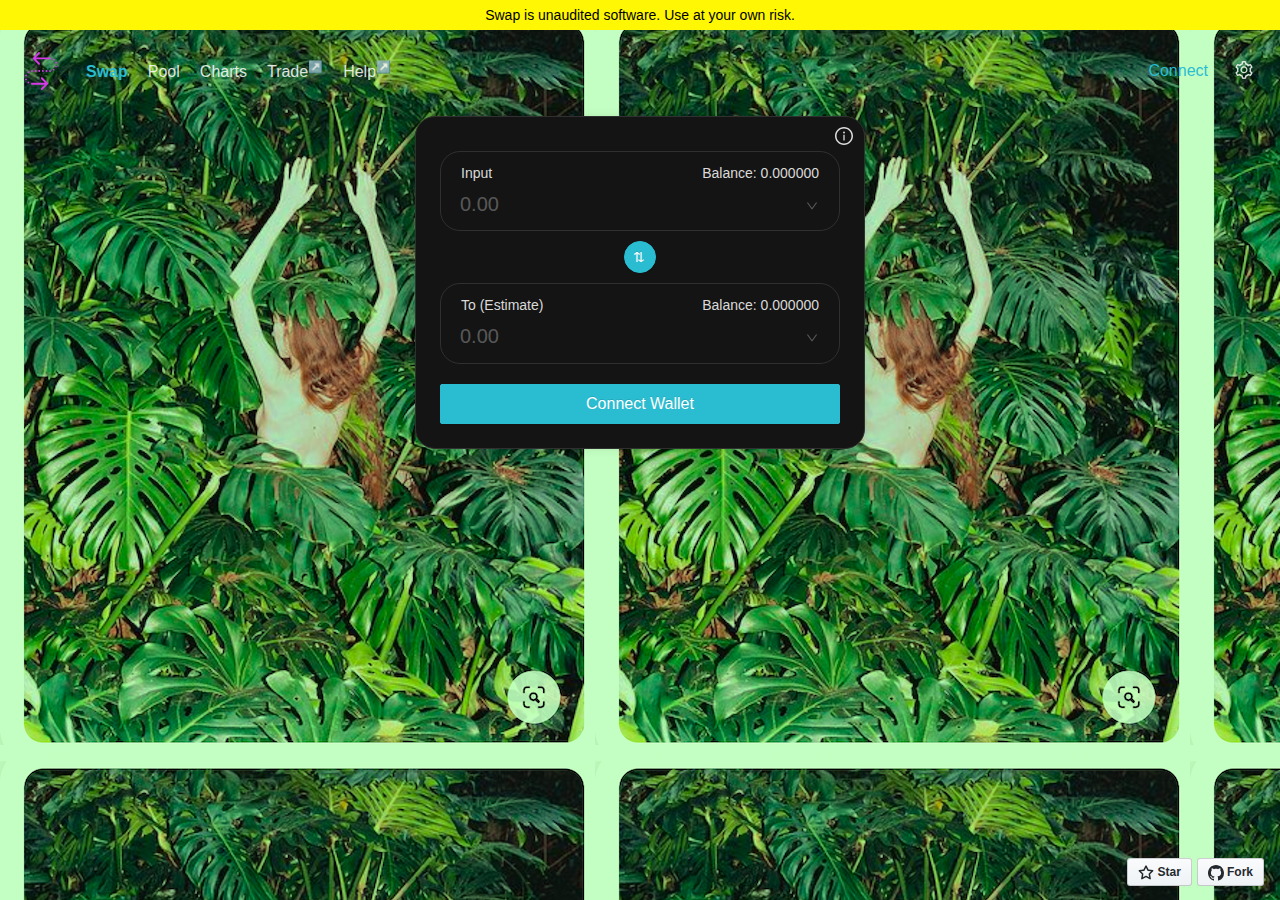
==== commit c079022f: "Updates" ====
--- a/index.html
+++ b/index.html
@@ -1 +1 @@
-<!doctype html><html lang="en"><head><meta charset="utf-8"/><link rel="icon" href="/logo.ico"/><meta name="viewport" content="width=device-width,initial-scale=1"/><meta name="theme-color" content="#000000"/><meta name="description" content="Serum token swap on Solana"/><link rel="manifest" href="/manifest.json"/><title>Swap | Serum</title><style>#root{height:100%}#root::before{content:"";position:absolute;top:0;left:0;min-width:100%;min-height:100%;filter:grayscale(100%);background-repeat:no-repeat;background-size:cover}.App{position:relative;height:100%;text-align:center;min-width:100%;display:flex;flex-direction:column}</style><link rel="stylesheet" href="https://cdnjs.cloudflare.com/ajax/libs/font-awesome/5.15.1/css/all.min.css" integrity="sha512-+4zCK9k+qNFUR5X+cKL9EIR+ZOhtIloNl9GIKS57V1MyNsYpYcUrUeQc9vNfzsWfV28IaLL3i96P9sdNyeRssA==" crossorigin="anonymous"/><link href="/static/css/2.b5a80ab8.chunk.css" rel="stylesheet"><link href="/static/css/main.b3029b0e.chunk.css" rel="stylesheet"></head><body><noscript>You need to enable JavaScript to run this app.</noscript><div id="root"></div><script async src="https://platform.twitter.com/widgets.js" charset="utf-8"></script><script>!function(e){function t(t){for(var n,i,l=t[0],a=t[1],p=t[2],c=0,s=[];c<l.length;c++)i=l[c],Object.prototype.hasOwnProperty.call(o,i)&&o[i]&&s.push(o[i][0]),o[i]=0;for(n in a)Object.prototype.hasOwnProperty.call(a,n)&&(e[n]=a[n]);for(f&&f(t);s.length;)s.shift()();return u.push.apply(u,p||[]),r()}function r(){for(var e,t=0;t<u.length;t++){for(var r=u[t],n=!0,l=1;l<r.length;l++){var a=r[l];0!==o[a]&&(n=!1)}n&&(u.splice(t--,1),e=i(i.s=r[0]))}return e}var n={},o={1:0},u=[];function i(t){if(n[t])return n[t].exports;var r=n[t]={i:t,l:!1,exports:{}};return e[t].call(r.exports,r,r.exports,i),r.l=!0,r.exports}i.m=e,i.c=n,i.d=function(e,t,r){i.o(e,t)||Object.defineProperty(e,t,{enumerable:!0,get:r})},i.r=function(e){"undefined"!=typeof Symbol&&Symbol.toStringTag&&Object.defineProperty(e,Symbol.toStringTag,{value:"Module"}),Object.defineProperty(e,"__esModule",{value:!0})},i.t=function(e,t){if(1&t&&(e=i(e)),8&t)return e;if(4&t&&"object"==typeof e&&e&&e.__esModule)return e;var r=Object.create(null);if(i.r(r),Object.defineProperty(r,"default",{enumerable:!0,value:e}),2&t&&"string"!=typeof e)for(var n in e)i.d(r,n,function(t){return e[t]}.bind(null,n));return r},i.n=function(e){var t=e&&e.__esModule?function(){return e.default}:function(){return e};return i.d(t,"a",t),t},i.o=function(e,t){return Object.prototype.hasOwnProperty.call(e,t)},i.p="/";var l=this["webpackJsonptoken-swap-ui"]=this["webpackJsonptoken-swap-ui"]||[],a=l.push.bind(l);l.push=t,l=l.slice();for(var p=0;p<l.length;p++)t(l[p]);var f=a;r()}([])</script><script src="/static/js/2.0fa90d65.chunk.js"></script><script src="/static/js/main.88204290.chunk.js"></script></body></html>+<!doctype html><html lang="en"><head><meta charset="utf-8"/><link rel="icon" href="/logo.ico"/><meta name="viewport" content="width=device-width,initial-scale=1"/><meta name="theme-color" content="#FF92AF"/><meta name="description" content="Serum token swap on Solana"/><link rel="manifest" href="/manifest.json"/><title>Swap | Serum</title><style>#root{height:100%}#root::before{content:"";position:absolute;top:0;left:0;min-width:100%;min-height:100%;filter:grayscale(100%);background-repeat:no-repeat;background-size:cover}.App{position:relative;height:100%;text-align:center;min-width:100%;display:flex;flex-direction:column}</style><link rel="stylesheet" href="https://cdnjs.cloudflare.com/ajax/libs/font-awesome/5.15.1/css/all.min.css" integrity="sha512-+4zCK9k+qNFUR5X+cKL9EIR+ZOhtIloNl9GIKS57V1MyNsYpYcUrUeQc9vNfzsWfV28IaLL3i96P9sdNyeRssA==" crossorigin="anonymous"/><link href="/static/css/2.b5a80ab8.chunk.css" rel="stylesheet"><link href="/static/css/main.2e73b78d.chunk.css" rel="stylesheet"></head><body><noscript>You need to enable JavaScript to run this app.</noscript><div id="root"></div><script async src="https://platform.twitter.com/widgets.js" charset="utf-8"></script><script>!function(e){function t(t){for(var n,i,l=t[0],a=t[1],p=t[2],c=0,s=[];c<l.length;c++)i=l[c],Object.prototype.hasOwnProperty.call(o,i)&&o[i]&&s.push(o[i][0]),o[i]=0;for(n in a)Object.prototype.hasOwnProperty.call(a,n)&&(e[n]=a[n]);for(f&&f(t);s.length;)s.shift()();return u.push.apply(u,p||[]),r()}function r(){for(var e,t=0;t<u.length;t++){for(var r=u[t],n=!0,l=1;l<r.length;l++){var a=r[l];0!==o[a]&&(n=!1)}n&&(u.splice(t--,1),e=i(i.s=r[0]))}return e}var n={},o={1:0},u=[];function i(t){if(n[t])return n[t].exports;var r=n[t]={i:t,l:!1,exports:{}};return e[t].call(r.exports,r,r.exports,i),r.l=!0,r.exports}i.m=e,i.c=n,i.d=function(e,t,r){i.o(e,t)||Object.defineProperty(e,t,{enumerable:!0,get:r})},i.r=function(e){"undefined"!=typeof Symbol&&Symbol.toStringTag&&Object.defineProperty(e,Symbol.toStringTag,{value:"Module"}),Object.defineProperty(e,"__esModule",{value:!0})},i.t=function(e,t){if(1&t&&(e=i(e)),8&t)return e;if(4&t&&"object"==typeof e&&e&&e.__esModule)return e;var r=Object.create(null);if(i.r(r),Object.defineProperty(r,"default",{enumerable:!0,value:e}),2&t&&"string"!=typeof e)for(var n in e)i.d(r,n,function(t){return e[t]}.bind(null,n));return r},i.n=function(e){var t=e&&e.__esModule?function(){return e.default}:function(){return e};return i.d(t,"a",t),t},i.o=function(e,t){return Object.prototype.hasOwnProperty.call(e,t)},i.p="/";var l=this["webpackJsonptoken-swap-ui"]=this["webpackJsonptoken-swap-ui"]||[],a=l.push.bind(l);l.push=t,l=l.slice();for(var p=0;p<l.length;p++)t(l[p]);var f=a;r()}([])</script><script src="/static/js/2.0fa90d65.chunk.js"></script><script src="/static/js/main.52673908.chunk.js"></script></body></html>--- a/static/css/main.2e73b78d.chunk.css
+++ b/static/css/main.2e73b78d.chunk.css
@@ -0,0 +1,2 @@
+body{font-family:-apple-system,BlinkMacSystemFont,"Segoe UI","Roboto","Oxygen","Ubuntu","Cantarell","Fira Sans","Droid Sans","Helvetica Neue",sans-serif;-webkit-font-smoothing:antialiased;-moz-osx-font-smoothing:grayscale;background-color:#ff92af}code{font-family:source-code-pro,Menlo,Monaco,Consolas,"Courier New",monospace}.ant-image-preview,.ant-modal{pointer-events:none}.ant-image-preview.zoom-appear,.ant-image-preview.zoom-enter,.ant-modal.zoom-appear,.ant-modal.zoom-enter{transform:none;opacity:0;-webkit-animation-duration:.3s;animation-duration:.3s;-webkit-user-select:none;-ms-user-select:none;user-select:none}.ant-image-preview-mask,.ant-modal-mask{position:fixed;top:0;right:0;bottom:0;left:0;z-index:1000;height:100%;background-color:rgba(0,0,0,.45);filter:alpha(opacity=50)}.ant-image-preview-mask-hidden,.ant-modal-mask-hidden{display:none}.ant-image-preview-wrap,.ant-modal-wrap{position:fixed;top:0;right:0;bottom:0;left:0;overflow:auto;outline:0;-webkit-overflow-scrolling:touch}[class*=ant-]::-ms-clear,[class*=ant-] input::-ms-clear,[class*=ant-] input::-ms-reveal,[class^=ant-]::-ms-clear,[class^=ant-] input::-ms-clear,[class^=ant-] input::-ms-reveal{display:none}[class*=ant-],[class*=ant-] *,[class*=ant-] :after,[class*=ant-] :before,[class^=ant-],[class^=ant-] *,[class^=ant-] :after,[class^=ant-] :before{box-sizing:border-box}body,html{width:100%;height:100%}input::-ms-clear,input::-ms-reveal{display:none}*,:after,:before{box-sizing:border-box}html{font-family:sans-serif;line-height:1.15;-webkit-text-size-adjust:100%;-ms-text-size-adjust:100%;-ms-overflow-style:scrollbar;-webkit-tap-highlight-color:rgba(0,0,0,0)}@-ms-viewport{width:device-width}body{margin:0;color:hsla(0,0%,100%,.85);font-size:14px;font-family:-apple-system,BlinkMacSystemFont,"Segoe UI",Roboto,"Helvetica Neue",Arial,"Noto Sans",sans-serif,"Apple Color Emoji","Segoe UI Emoji","Segoe UI Symbol","Noto Color Emoji";font-variant:tabular-nums;line-height:1.5715;background-color:#000;font-feature-settings:"tnum","tnum"}[tabindex="-1"]:focus{outline:none!important}hr{box-sizing:content-box;height:0;overflow:visible}h1,h2,h3,h4,h5,h6{margin-top:0;margin-bottom:.5em;color:hsla(0,0%,100%,.85);font-weight:500}p{margin-top:0;margin-bottom:1em}abbr[data-original-title],abbr[title]{text-decoration:underline;-webkit-text-decoration:underline dotted;text-decoration:underline dotted;border-bottom:0;cursor:help}address{margin-bottom:1em;font-style:normal;line-height:inherit}input[type=number],input[type=password],input[type=text],textarea{-webkit-appearance:none}dl,ol,ul{margin-top:0;margin-bottom:1em}ol ol,ol ul,ul ol,ul ul{margin-bottom:0}dt{font-weight:500}dd{margin-bottom:.5em;margin-left:0}blockquote{margin:0 0 1em}dfn{font-style:italic}b,strong{font-weight:bolder}small{font-size:80%}sub,sup{position:relative;font-size:75%;line-height:0;vertical-align:baseline}sub{bottom:-.25em}sup{top:-.5em}a{color:#2abdd2;text-decoration:none;background-color:transparent;outline:none;cursor:pointer;transition:color .3s;-webkit-text-decoration-skip:objects}a:hover{color:#228290}a:active{color:#4abdca}a:active,a:focus,a:hover{text-decoration:none;outline:0}a[disabled]{color:hsla(0,0%,100%,.3);cursor:not-allowed;pointer-events:none}code,kbd,pre,samp{font-size:1em;font-family:"SFMono-Regular",Consolas,"Liberation Mono",Menlo,Courier,monospace}pre{margin-top:0;margin-bottom:1em;overflow:auto}figure{margin:0 0 1em}img{vertical-align:middle;border-style:none}svg:not(:root){overflow:hidden}[role=button],a,area,button,input:not([type=range]),label,select,summary,textarea{touch-action:manipulation}table{border-collapse:collapse}caption{padding-top:.75em;padding-bottom:.3em;color:hsla(0,0%,100%,.45);text-align:left;caption-side:bottom}th{text-align:inherit}button,input,optgroup,select,textarea{margin:0;color:inherit;font-size:inherit;font-family:inherit;line-height:inherit}button,input{overflow:visible}button,select{text-transform:none}[type=reset],[type=submit],button,html [type=button]{-webkit-appearance:button}[type=button]::-moz-focus-inner,[type=reset]::-moz-focus-inner,[type=submit]::-moz-focus-inner,button::-moz-focus-inner{padding:0;border-style:none}input[type=checkbox],input[type=radio]{box-sizing:border-box;padding:0}input[type=date],input[type=datetime-local],input[type=month],input[type=time]{-webkit-appearance:listbox}textarea{overflow:auto;resize:vertical}fieldset{min-width:0;margin:0;padding:0;border:0}legend{display:block;width:100%;max-width:100%;margin-bottom:.5em;padding:0;color:inherit;font-size:1.5em;line-height:inherit;white-space:normal}progress{vertical-align:baseline}[type=number]::-webkit-inner-spin-button,[type=number]::-webkit-outer-spin-button{height:auto}[type=search]{outline-offset:-2px;-webkit-appearance:none}[type=search]::-webkit-search-cancel-button,[type=search]::-webkit-search-decoration{-webkit-appearance:none}::-webkit-file-upload-button{font:inherit;-webkit-appearance:button}output{display:inline-block}summary{display:list-item}template{display:none}[hidden]{display:none!important}mark{padding:.2em;background-color:#2b2611}::selection{color:#fff;background:#2abdd2}.clearfix:after,.clearfix:before{display:table;content:""}.clearfix:after{clear:both}.anticon{display:inline-block;color:inherit;font-style:normal;line-height:0;text-align:center;text-transform:none;vertical-align:-.125em;text-rendering:optimizeLegibility;-webkit-font-smoothing:antialiased;-moz-osx-font-smoothing:grayscale}.anticon>*{line-height:1}.anticon svg{display:inline-block}.anticon:before{display:none}.anticon .anticon-icon{display:block}.anticon[tabindex]{cursor:pointer}.anticon-spin,.anticon-spin:before{display:inline-block;-webkit-animation:loadingCircle 1s linear infinite;animation:loadingCircle 1s linear infinite}.fade-appear,.fade-enter,.fade-leave{-webkit-animation-duration:.2s;animation-duration:.2s;-webkit-animation-fill-mode:both;animation-fill-mode:both;-webkit-animation-play-state:paused;animation-play-state:paused}.fade-appear.fade-appear-active,.fade-enter.fade-enter-active{-webkit-animation-name:antFadeIn;animation-name:antFadeIn;-webkit-animation-play-state:running;animation-play-state:running}.fade-leave.fade-leave-active{-webkit-animation-name:antFadeOut;animation-name:antFadeOut;-webkit-animation-play-state:running;animation-play-state:running;pointer-events:none}.fade-appear,.fade-enter{opacity:0}.fade-appear,.fade-enter,.fade-leave{-webkit-animation-timing-function:linear;animation-timing-function:linear}@-webkit-keyframes antFadeIn{0%{opacity:0}to{opacity:1}}@keyframes antFadeIn{0%{opacity:0}to{opacity:1}}@-webkit-keyframes antFadeOut{0%{opacity:1}to{opacity:0}}@keyframes antFadeOut{0%{opacity:1}to{opacity:0}}.move-up-appear,.move-up-enter,.move-up-leave{-webkit-animation-duration:.2s;animation-duration:.2s;-webkit-animation-fill-mode:both;animation-fill-mode:both;-webkit-animation-play-state:paused;animation-play-state:paused}.move-up-appear.move-up-appear-active,.move-up-enter.move-up-enter-active{-webkit-animation-name:antMoveUpIn;animation-name:antMoveUpIn;-webkit-animation-play-state:running;animation-play-state:running}.move-up-leave.move-up-leave-active{-webkit-animation-name:antMoveUpOut;animation-name:antMoveUpOut;-webkit-animation-play-state:running;animation-play-state:running;pointer-events:none}.move-up-appear,.move-up-enter{opacity:0;-webkit-animation-timing-function:cubic-bezier(.08,.82,.17,1);animation-timing-function:cubic-bezier(.08,.82,.17,1)}.move-up-leave{-webkit-animation-timing-function:cubic-bezier(.6,.04,.98,.34);animation-timing-function:cubic-bezier(.6,.04,.98,.34)}.move-down-appear,.move-down-enter,.move-down-leave{-webkit-animation-duration:.2s;animation-duration:.2s;-webkit-animation-fill-mode:both;animation-fill-mode:both;-webkit-animation-play-state:paused;animation-play-state:paused}.move-down-appear.move-down-appear-active,.move-down-enter.move-down-enter-active{-webkit-animation-name:antMoveDownIn;animation-name:antMoveDownIn;-webkit-animation-play-state:running;animation-play-state:running}.move-down-leave.move-down-leave-active{-webkit-animation-name:antMoveDownOut;animation-name:antMoveDownOut;-webkit-animation-play-state:running;animation-play-state:running;pointer-events:none}.move-down-appear,.move-down-enter{opacity:0;-webkit-animation-timing-function:cubic-bezier(.08,.82,.17,1);animation-timing-function:cubic-bezier(.08,.82,.17,1)}.move-down-leave{-webkit-animation-timing-function:cubic-bezier(.6,.04,.98,.34);animation-timing-function:cubic-bezier(.6,.04,.98,.34)}.move-left-appear,.move-left-enter,.move-left-leave{-webkit-animation-duration:.2s;animation-duration:.2s;-webkit-animation-fill-mode:both;animation-fill-mode:both;-webkit-animation-play-state:paused;animation-play-state:paused}.move-left-appear.move-left-appear-active,.move-left-enter.move-left-enter-active{-webkit-animation-name:antMoveLeftIn;animation-name:antMoveLeftIn;-webkit-animation-play-state:running;animation-play-state:running}.move-left-leave.move-left-leave-active{-webkit-animation-name:antMoveLeftOut;animation-name:antMoveLeftOut;-webkit-animation-play-state:running;animation-play-state:running;pointer-events:none}.move-left-appear,.move-left-enter{opacity:0;-webkit-animation-timing-function:cubic-bezier(.08,.82,.17,1);animation-timing-function:cubic-bezier(.08,.82,.17,1)}.move-left-leave{-webkit-animation-timing-function:cubic-bezier(.6,.04,.98,.34);animation-timing-function:cubic-bezier(.6,.04,.98,.34)}.move-right-appear,.move-right-enter,.move-right-leave{-webkit-animation-duration:.2s;animation-duration:.2s;-webkit-animation-fill-mode:both;animation-fill-mode:both;-webkit-animation-play-state:paused;animation-play-state:paused}.move-right-appear.move-right-appear-active,.move-right-enter.move-right-enter-active{-webkit-animation-name:antMoveRightIn;animation-name:antMoveRightIn;-webkit-animation-play-state:running;animation-play-state:running}.move-right-leave.move-right-leave-active{-webkit-animation-name:antMoveRightOut;animation-name:antMoveRightOut;-webkit-animation-play-state:running;animation-play-state:running;pointer-events:none}.move-right-appear,.move-right-enter{opacity:0;-webkit-animation-timing-function:cubic-bezier(.08,.82,.17,1);animation-timing-function:cubic-bezier(.08,.82,.17,1)}.move-right-leave{-webkit-animation-timing-function:cubic-bezier(.6,.04,.98,.34);animation-timing-function:cubic-bezier(.6,.04,.98,.34)}@-webkit-keyframes antMoveDownIn{0%{transform:translateY(100%);transform-origin:0 0;opacity:0}to{transform:translateY(0);transform-origin:0 0;opacity:1}}@keyframes antMoveDownIn{0%{transform:translateY(100%);transform-origin:0 0;opacity:0}to{transform:translateY(0);transform-origin:0 0;opacity:1}}@-webkit-keyframes antMoveDownOut{0%{transform:translateY(0);transform-origin:0 0;opacity:1}to{transform:translateY(100%);transform-origin:0 0;opacity:0}}@keyframes antMoveDownOut{0%{transform:translateY(0);transform-origin:0 0;opacity:1}to{transform:translateY(100%);transform-origin:0 0;opacity:0}}@-webkit-keyframes antMoveLeftIn{0%{transform:translateX(-100%);transform-origin:0 0;opacity:0}to{transform:translateX(0);transform-origin:0 0;opacity:1}}@keyframes antMoveLeftIn{0%{transform:translateX(-100%);transform-origin:0 0;opacity:0}to{transform:translateX(0);transform-origin:0 0;opacity:1}}@-webkit-keyframes antMoveLeftOut{0%{transform:translateX(0);transform-origin:0 0;opacity:1}to{transform:translateX(-100%);transform-origin:0 0;opacity:0}}@keyframes antMoveLeftOut{0%{transform:translateX(0);transform-origin:0 0;opacity:1}to{transform:translateX(-100%);transform-origin:0 0;opacity:0}}@-webkit-keyframes antMoveRightIn{0%{transform:translateX(100%);transform-origin:0 0;opacity:0}to{transform:translateX(0);transform-origin:0 0;opacity:1}}@keyframes antMoveRightIn{0%{transform:translateX(100%);transform-origin:0 0;opacity:0}to{transform:translateX(0);transform-origin:0 0;opacity:1}}@-webkit-keyframes antMoveRightOut{0%{transform:translateX(0);transform-origin:0 0;opacity:1}to{transform:translateX(100%);transform-origin:0 0;opacity:0}}@keyframes antMoveRightOut{0%{transform:translateX(0);transform-origin:0 0;opacity:1}to{transform:translateX(100%);transform-origin:0 0;opacity:0}}@-webkit-keyframes antMoveUpIn{0%{transform:translateY(-100%);transform-origin:0 0;opacity:0}to{transform:translateY(0);transform-origin:0 0;opacity:1}}@keyframes antMoveUpIn{0%{transform:translateY(-100%);transform-origin:0 0;opacity:0}to{transform:translateY(0);transform-origin:0 0;opacity:1}}@-webkit-keyframes antMoveUpOut{0%{transform:translateY(0);transform-origin:0 0;opacity:1}to{transform:translateY(-100%);transform-origin:0 0;opacity:0}}@keyframes antMoveUpOut{0%{transform:translateY(0);transform-origin:0 0;opacity:1}to{transform:translateY(-100%);transform-origin:0 0;opacity:0}}@-webkit-keyframes loadingCircle{to{transform:rotate(1turn)}}@keyframes loadingCircle{to{transform:rotate(1turn)}}[ant-click-animating-without-extra-node=true],[ant-click-animating=true]{position:relative}html{--antd-wave-shadow-color:#2abdd2;--scroll-bar:0}.ant-click-animating-node,[ant-click-animating-without-extra-node=true]:after{position:absolute;top:0;right:0;bottom:0;left:0;display:block;border-radius:inherit;box-shadow:0 0 0 0 #2abdd2;box-shadow:0 0 0 0 var(--antd-wave-shadow-color);opacity:.2;-webkit-animation:fadeEffect 2s cubic-bezier(.08,.82,.17,1),waveEffect .4s cubic-bezier(.08,.82,.17,1);animation:fadeEffect 2s cubic-bezier(.08,.82,.17,1),waveEffect .4s cubic-bezier(.08,.82,.17,1);-webkit-animation-fill-mode:forwards;animation-fill-mode:forwards;content:"";pointer-events:none}@-webkit-keyframes waveEffect{to{box-shadow:0 0 0 #2abdd2;box-shadow:0 0 0 6px #2abdd2;box-shadow:0 0 0 6px var(--antd-wave-shadow-color)}}@keyframes waveEffect{to{box-shadow:0 0 0 #2abdd2;box-shadow:0 0 0 6px #2abdd2;box-shadow:0 0 0 6px var(--antd-wave-shadow-color)}}@-webkit-keyframes fadeEffect{to{opacity:0}}@keyframes fadeEffect{to{opacity:0}}.slide-up-appear,.slide-up-enter,.slide-up-leave{-webkit-animation-duration:.2s;animation-duration:.2s;-webkit-animation-fill-mode:both;animation-fill-mode:both;-webkit-animation-play-state:paused;animation-play-state:paused}.slide-up-appear.slide-up-appear-active,.slide-up-enter.slide-up-enter-active{-webkit-animation-name:antSlideUpIn;animation-name:antSlideUpIn;-webkit-animation-play-state:running;animation-play-state:running}.slide-up-leave.slide-up-leave-active{-webkit-animation-name:antSlideUpOut;animation-name:antSlideUpOut;-webkit-animation-play-state:running;animation-play-state:running;pointer-events:none}.slide-up-appear,.slide-up-enter{opacity:0;-webkit-animation-timing-function:cubic-bezier(.23,1,.32,1);animation-timing-function:cubic-bezier(.23,1,.32,1)}.slide-up-leave{-webkit-animation-timing-function:cubic-bezier(.755,.05,.855,.06);animation-timing-function:cubic-bezier(.755,.05,.855,.06)}.slide-down-appear,.slide-down-enter,.slide-down-leave{-webkit-animation-duration:.2s;animation-duration:.2s;-webkit-animation-fill-mode:both;animation-fill-mode:both;-webkit-animation-play-state:paused;animation-play-state:paused}.slide-down-appear.slide-down-appear-active,.slide-down-enter.slide-down-enter-active{-webkit-animation-name:antSlideDownIn;animation-name:antSlideDownIn;-webkit-animation-play-state:running;animation-play-state:running}.slide-down-leave.slide-down-leave-active{-webkit-animation-name:antSlideDownOut;animation-name:antSlideDownOut;-webkit-animation-play-state:running;animation-play-state:running;pointer-events:none}.slide-down-appear,.slide-down-enter{opacity:0;-webkit-animation-timing-function:cubic-bezier(.23,1,.32,1);animation-timing-function:cubic-bezier(.23,1,.32,1)}.slide-down-leave{-webkit-animation-timing-function:cubic-bezier(.755,.05,.855,.06);animation-timing-function:cubic-bezier(.755,.05,.855,.06)}.slide-left-appear,.slide-left-enter,.slide-left-leave{-webkit-animation-duration:.2s;animation-duration:.2s;-webkit-animation-fill-mode:both;animation-fill-mode:both;-webkit-animation-play-state:paused;animation-play-state:paused}.slide-left-appear.slide-left-appear-active,.slide-left-enter.slide-left-enter-active{-webkit-animation-name:antSlideLeftIn;animation-name:antSlideLeftIn;-webkit-animation-play-state:running;animation-play-state:running}.slide-left-leave.slide-left-leave-active{-webkit-animation-name:antSlideLeftOut;animation-name:antSlideLeftOut;-webkit-animation-play-state:running;animation-play-state:running;pointer-events:none}.slide-left-appear,.slide-left-enter{opacity:0;-webkit-animation-timing-function:cubic-bezier(.23,1,.32,1);animation-timing-function:cubic-bezier(.23,1,.32,1)}.slide-left-leave{-webkit-animation-timing-function:cubic-bezier(.755,.05,.855,.06);animation-timing-function:cubic-bezier(.755,.05,.855,.06)}.slide-right-appear,.slide-right-enter,.slide-right-leave{-webkit-animation-duration:.2s;animation-duration:.2s;-webkit-animation-fill-mode:both;animation-fill-mode:both;-webkit-animation-play-state:paused;animation-play-state:paused}.slide-right-appear.slide-right-appear-active,.slide-right-enter.slide-right-enter-active{-webkit-animation-name:antSlideRightIn;animation-name:antSlideRightIn;-webkit-animation-play-state:running;animation-play-state:running}.slide-right-leave.slide-right-leave-active{-webkit-animation-name:antSlideRightOut;animation-name:antSlideRightOut;-webkit-animation-play-state:running;animation-play-state:running;pointer-events:none}.slide-right-appear,.slide-right-enter{opacity:0;-webkit-animation-timing-function:cubic-bezier(.23,1,.32,1);animation-timing-function:cubic-bezier(.23,1,.32,1)}.slide-right-leave{-webkit-animation-timing-function:cubic-bezier(.755,.05,.855,.06);animation-timing-function:cubic-bezier(.755,.05,.855,.06)}@-webkit-keyframes antSlideUpIn{0%{transform:scaleY(.8);transform-origin:0 0;opacity:0}to{transform:scaleY(1);transform-origin:0 0;opacity:1}}@keyframes antSlideUpIn{0%{transform:scaleY(.8);transform-origin:0 0;opacity:0}to{transform:scaleY(1);transform-origin:0 0;opacity:1}}@-webkit-keyframes antSlideUpOut{0%{transform:scaleY(1);transform-origin:0 0;opacity:1}to{transform:scaleY(.8);transform-origin:0 0;opacity:0}}@keyframes antSlideUpOut{0%{transform:scaleY(1);transform-origin:0 0;opacity:1}to{transform:scaleY(.8);transform-origin:0 0;opacity:0}}@-webkit-keyframes antSlideDownIn{0%{transform:scaleY(.8);transform-origin:100% 100%;opacity:0}to{transform:scaleY(1);transform-origin:100% 100%;opacity:1}}@keyframes antSlideDownIn{0%{transform:scaleY(.8);transform-origin:100% 100%;opacity:0}to{transform:scaleY(1);transform-origin:100% 100%;opacity:1}}@-webkit-keyframes antSlideDownOut{0%{transform:scaleY(1);transform-origin:100% 100%;opacity:1}to{transform:scaleY(.8);transform-origin:100% 100%;opacity:0}}@keyframes antSlideDownOut{0%{transform:scaleY(1);transform-origin:100% 100%;opacity:1}to{transform:scaleY(.8);transform-origin:100% 100%;opacity:0}}@-webkit-keyframes antSlideLeftIn{0%{transform:scaleX(.8);transform-origin:0 0;opacity:0}to{transform:scaleX(1);transform-origin:0 0;opacity:1}}@keyframes antSlideLeftIn{0%{transform:scaleX(.8);transform-origin:0 0;opacity:0}to{transform:scaleX(1);transform-origin:0 0;opacity:1}}@-webkit-keyframes antSlideLeftOut{0%{transform:scaleX(1);transform-origin:0 0;opacity:1}to{transform:scaleX(.8);transform-origin:0 0;opacity:0}}@keyframes antSlideLeftOut{0%{transform:scaleX(1);transform-origin:0 0;opacity:1}to{transform:scaleX(.8);transform-origin:0 0;opacity:0}}@-webkit-keyframes antSlideRightIn{0%{transform:scaleX(.8);transform-origin:100% 0;opacity:0}to{transform:scaleX(1);transform-origin:100% 0;opacity:1}}@keyframes antSlideRightIn{0%{transform:scaleX(.8);transform-origin:100% 0;opacity:0}to{transform:scaleX(1);transform-origin:100% 0;opacity:1}}@-webkit-keyframes antSlideRightOut{0%{transform:scaleX(1);transform-origin:100% 0;opacity:1}to{transform:scaleX(.8);transform-origin:100% 0;opacity:0}}@keyframes antSlideRightOut{0%{transform:scaleX(1);transform-origin:100% 0;opacity:1}to{transform:scaleX(.8);transform-origin:100% 0;opacity:0}}.zoom-appear,.zoom-enter,.zoom-leave{-webkit-animation-duration:.2s;animation-duration:.2s;-webkit-animation-fill-mode:both;animation-fill-mode:both;-webkit-animation-play-state:paused;animation-play-state:paused}.zoom-appear.zoom-appear-active,.zoom-enter.zoom-enter-active{-webkit-animation-name:antZoomIn;animation-name:antZoomIn;-webkit-animation-play-state:running;animation-play-state:running}.zoom-leave.zoom-leave-active{-webkit-animation-name:antZoomOut;animation-name:antZoomOut;-webkit-animation-play-state:running;animation-play-state:running;pointer-events:none}.zoom-appear,.zoom-enter{transform:scale(0);opacity:0;-webkit-animation-timing-function:cubic-bezier(.08,.82,.17,1);animation-timing-function:cubic-bezier(.08,.82,.17,1)}.zoom-appear-prepare,.zoom-enter-prepare{transform:none}.zoom-leave{-webkit-animation-timing-function:cubic-bezier(.78,.14,.15,.86);animation-timing-function:cubic-bezier(.78,.14,.15,.86)}.zoom-big-appear,.zoom-big-enter,.zoom-big-leave{-webkit-animation-duration:.2s;animation-duration:.2s;-webkit-animation-fill-mode:both;animation-fill-mode:both;-webkit-animation-play-state:paused;animation-play-state:paused}.zoom-big-appear.zoom-big-appear-active,.zoom-big-enter.zoom-big-enter-active{-webkit-animation-name:antZoomBigIn;animation-name:antZoomBigIn;-webkit-animation-play-state:running;animation-play-state:running}.zoom-big-leave.zoom-big-leave-active{-webkit-animation-name:antZoomBigOut;animation-name:antZoomBigOut;-webkit-animation-play-state:running;animation-play-state:running;pointer-events:none}.zoom-big-appear,.zoom-big-enter{transform:scale(0);opacity:0;-webkit-animation-timing-function:cubic-bezier(.08,.82,.17,1);animation-timing-function:cubic-bezier(.08,.82,.17,1)}.zoom-big-appear-prepare,.zoom-big-enter-prepare{transform:none}.zoom-big-leave{-webkit-animation-timing-function:cubic-bezier(.78,.14,.15,.86);animation-timing-function:cubic-bezier(.78,.14,.15,.86)}.zoom-big-fast-appear,.zoom-big-fast-enter,.zoom-big-fast-leave{-webkit-animation-duration:.1s;animation-duration:.1s;-webkit-animation-fill-mode:both;animation-fill-mode:both;-webkit-animation-play-state:paused;animation-play-state:paused}.zoom-big-fast-appear.zoom-big-fast-appear-active,.zoom-big-fast-enter.zoom-big-fast-enter-active{-webkit-animation-name:antZoomBigIn;animation-name:antZoomBigIn;-webkit-animation-play-state:running;animation-play-state:running}.zoom-big-fast-leave.zoom-big-fast-leave-active{-webkit-animation-name:antZoomBigOut;animation-name:antZoomBigOut;-webkit-animation-play-state:running;animation-play-state:running;pointer-events:none}.zoom-big-fast-appear,.zoom-big-fast-enter{transform:scale(0);opacity:0;-webkit-animation-timing-function:cubic-bezier(.08,.82,.17,1);animation-timing-function:cubic-bezier(.08,.82,.17,1)}.zoom-big-fast-appear-prepare,.zoom-big-fast-enter-prepare{transform:none}.zoom-big-fast-leave{-webkit-animation-timing-function:cubic-bezier(.78,.14,.15,.86);animation-timing-function:cubic-bezier(.78,.14,.15,.86)}.zoom-up-appear,.zoom-up-enter,.zoom-up-leave{-webkit-animation-duration:.2s;animation-duration:.2s;-webkit-animation-fill-mode:both;animation-fill-mode:both;-webkit-animation-play-state:paused;animation-play-state:paused}.zoom-up-appear.zoom-up-appear-active,.zoom-up-enter.zoom-up-enter-active{-webkit-animation-name:antZoomUpIn;animation-name:antZoomUpIn;-webkit-animation-play-state:running;animation-play-state:running}.zoom-up-leave.zoom-up-leave-active{-webkit-animation-name:antZoomUpOut;animation-name:antZoomUpOut;-webkit-animation-play-state:running;animation-play-state:running;pointer-events:none}.zoom-up-appear,.zoom-up-enter{transform:scale(0);opacity:0;-webkit-animation-timing-function:cubic-bezier(.08,.82,.17,1);animation-timing-function:cubic-bezier(.08,.82,.17,1)}.zoom-up-appear-prepare,.zoom-up-enter-prepare{transform:none}.zoom-up-leave{-webkit-animation-timing-function:cubic-bezier(.78,.14,.15,.86);animation-timing-function:cubic-bezier(.78,.14,.15,.86)}.zoom-down-appear,.zoom-down-enter,.zoom-down-leave{-webkit-animation-duration:.2s;animation-duration:.2s;-webkit-animation-fill-mode:both;animation-fill-mode:both;-webkit-animation-play-state:paused;animation-play-state:paused}.zoom-down-appear.zoom-down-appear-active,.zoom-down-enter.zoom-down-enter-active{-webkit-animation-name:antZoomDownIn;animation-name:antZoomDownIn;-webkit-animation-play-state:running;animation-play-state:running}.zoom-down-leave.zoom-down-leave-active{-webkit-animation-name:antZoomDownOut;animation-name:antZoomDownOut;-webkit-animation-play-state:running;animation-play-state:running;pointer-events:none}.zoom-down-appear,.zoom-down-enter{transform:scale(0);opacity:0;-webkit-animation-timing-function:cubic-bezier(.08,.82,.17,1);animation-timing-function:cubic-bezier(.08,.82,.17,1)}.zoom-down-appear-prepare,.zoom-down-enter-prepare{transform:none}.zoom-down-leave{-webkit-animation-timing-function:cubic-bezier(.78,.14,.15,.86);animation-timing-function:cubic-bezier(.78,.14,.15,.86)}.zoom-left-appear,.zoom-left-enter,.zoom-left-leave{-webkit-animation-duration:.2s;animation-duration:.2s;-webkit-animation-fill-mode:both;animation-fill-mode:both;-webkit-animation-play-state:paused;animation-play-state:paused}.zoom-left-appear.zoom-left-appear-active,.zoom-left-enter.zoom-left-enter-active{-webkit-animation-name:antZoomLeftIn;animation-name:antZoomLeftIn;-webkit-animation-play-state:running;animation-play-state:running}.zoom-left-leave.zoom-left-leave-active{-webkit-animation-name:antZoomLeftOut;animation-name:antZoomLeftOut;-webkit-animation-play-state:running;animation-play-state:running;pointer-events:none}.zoom-left-appear,.zoom-left-enter{transform:scale(0);opacity:0;-webkit-animation-timing-function:cubic-bezier(.08,.82,.17,1);animation-timing-function:cubic-bezier(.08,.82,.17,1)}.zoom-left-appear-prepare,.zoom-left-enter-prepare{transform:none}.zoom-left-leave{-webkit-animation-timing-function:cubic-bezier(.78,.14,.15,.86);animation-timing-function:cubic-bezier(.78,.14,.15,.86)}.zoom-right-appear,.zoom-right-enter,.zoom-right-leave{-webkit-animation-duration:.2s;animation-duration:.2s;-webkit-animation-fill-mode:both;animation-fill-mode:both;-webkit-animation-play-state:paused;animation-play-state:paused}.zoom-right-appear.zoom-right-appear-active,.zoom-right-enter.zoom-right-enter-active{-webkit-animation-name:antZoomRightIn;animation-name:antZoomRightIn;-webkit-animation-play-state:running;animation-play-state:running}.zoom-right-leave.zoom-right-leave-active{-webkit-animation-name:antZoomRightOut;animation-name:antZoomRightOut;-webkit-animation-play-state:running;animation-play-state:running;pointer-events:none}.zoom-right-appear,.zoom-right-enter{transform:scale(0);opacity:0;-webkit-animation-timing-function:cubic-bezier(.08,.82,.17,1);animation-timing-function:cubic-bezier(.08,.82,.17,1)}.zoom-right-appear-prepare,.zoom-right-enter-prepare{transform:none}.zoom-right-leave{-webkit-animation-timing-function:cubic-bezier(.78,.14,.15,.86);animation-timing-function:cubic-bezier(.78,.14,.15,.86)}@-webkit-keyframes antZoomIn{0%{transform:scale(.2);opacity:0}to{transform:scale(1);opacity:1}}@keyframes antZoomIn{0%{transform:scale(.2);opacity:0}to{transform:scale(1);opacity:1}}@-webkit-keyframes antZoomOut{0%{transform:scale(1)}to{transform:scale(.2);opacity:0}}@keyframes antZoomOut{0%{transform:scale(1)}to{transform:scale(.2);opacity:0}}@-webkit-keyframes antZoomBigIn{0%{transform:scale(.8);opacity:0}to{transform:scale(1);opacity:1}}@keyframes antZoomBigIn{0%{transform:scale(.8);opacity:0}to{transform:scale(1);opacity:1}}@-webkit-keyframes antZoomBigOut{0%{transform:scale(1)}to{transform:scale(.8);opacity:0}}@keyframes antZoomBigOut{0%{transform:scale(1)}to{transform:scale(.8);opacity:0}}@-webkit-keyframes antZoomUpIn{0%{transform:scale(.8);transform-origin:50% 0;opacity:0}to{transform:scale(1);transform-origin:50% 0}}@keyframes antZoomUpIn{0%{transform:scale(.8);transform-origin:50% 0;opacity:0}to{transform:scale(1);transform-origin:50% 0}}@-webkit-keyframes antZoomUpOut{0%{transform:scale(1);transform-origin:50% 0}to{transform:scale(.8);transform-origin:50% 0;opacity:0}}@keyframes antZoomUpOut{0%{transform:scale(1);transform-origin:50% 0}to{transform:scale(.8);transform-origin:50% 0;opacity:0}}@-webkit-keyframes antZoomLeftIn{0%{transform:scale(.8);transform-origin:0 50%;opacity:0}to{transform:scale(1);transform-origin:0 50%}}@keyframes antZoomLeftIn{0%{transform:scale(.8);transform-origin:0 50%;opacity:0}to{transform:scale(1);transform-origin:0 50%}}@-webkit-keyframes antZoomLeftOut{0%{transform:scale(1);transform-origin:0 50%}to{transform:scale(.8);transform-origin:0 50%;opacity:0}}@keyframes antZoomLeftOut{0%{transform:scale(1);transform-origin:0 50%}to{transform:scale(.8);transform-origin:0 50%;opacity:0}}@-webkit-keyframes antZoomRightIn{0%{transform:scale(.8);transform-origin:100% 50%;opacity:0}to{transform:scale(1);transform-origin:100% 50%}}@keyframes antZoomRightIn{0%{transform:scale(.8);transform-origin:100% 50%;opacity:0}to{transform:scale(1);transform-origin:100% 50%}}@-webkit-keyframes antZoomRightOut{0%{transform:scale(1);transform-origin:100% 50%}to{transform:scale(.8);transform-origin:100% 50%;opacity:0}}@keyframes antZoomRightOut{0%{transform:scale(1);transform-origin:100% 50%}to{transform:scale(.8);transform-origin:100% 50%;opacity:0}}@-webkit-keyframes antZoomDownIn{0%{transform:scale(.8);transform-origin:50% 100%;opacity:0}to{transform:scale(1);transform-origin:50% 100%}}@keyframes antZoomDownIn{0%{transform:scale(.8);transform-origin:50% 100%;opacity:0}to{transform:scale(1);transform-origin:50% 100%}}@-webkit-keyframes antZoomDownOut{0%{transform:scale(1);transform-origin:50% 100%}to{transform:scale(.8);transform-origin:50% 100%;opacity:0}}@keyframes antZoomDownOut{0%{transform:scale(1);transform-origin:50% 100%}to{transform:scale(.8);transform-origin:50% 100%;opacity:0}}.ant-motion-collapse-legacy{overflow:hidden}.ant-motion-collapse,.ant-motion-collapse-legacy-active{transition:height .15s cubic-bezier(.645,.045,.355,1),opacity .15s cubic-bezier(.645,.045,.355,1)!important}.ant-motion-collapse{overflow:hidden}.ant-affix{position:fixed;z-index:10}.ant-alert{box-sizing:border-box;margin:0;color:hsla(0,0%,100%,.85);font-size:14px;font-variant:tabular-nums;line-height:1.5715;list-style:none;font-feature-settings:"tnum","tnum";position:relative;padding:8px 15px 8px 37px;word-wrap:break-word;border-radius:2px}.ant-alert.ant-alert-no-icon{padding:8px 15px}.ant-alert.ant-alert-no-icon .ant-alert-close-icon{top:12.0005px}.ant-alert.ant-alert-closable{padding-right:30px}.ant-alert-icon{position:absolute;top:12.0005px;left:16px}.ant-alert-description{display:none;font-size:14px;line-height:22px}.ant-alert-success{background-color:#162312;border:1px solid #274916}.ant-alert-success .ant-alert-icon{color:#49aa19}.ant-alert-info{background-color:#132125;border:1px solid #1b474d}.ant-alert-info .ant-alert-icon{color:#2abdd2}.ant-alert-warning{background-color:#2b2111;border:1px solid #594214}.ant-alert-warning .ant-alert-icon{color:#d89614}.ant-alert-error{background-color:#2a1215;border:1px solid #58181c}.ant-alert-error .ant-alert-icon{color:#a61d24}.ant-alert-error .ant-alert-description>pre{margin:0;padding:0}.ant-alert-close-icon{position:absolute;top:12.0005px;right:16px;padding:0;overflow:hidden;font-size:12px;line-height:12px;background-color:transparent;border:none;outline:none;cursor:pointer}.ant-alert-close-icon .anticon-close{color:hsla(0,0%,100%,.45);transition:color .3s}.ant-alert-close-icon .anticon-close:hover{color:hsla(0,0%,100%,.75)}.ant-alert-close-text{color:hsla(0,0%,100%,.45);transition:color .3s}.ant-alert-close-text:hover{color:hsla(0,0%,100%,.75)}.ant-alert-with-description{position:relative;padding:15px 15px 15px 63px;color:hsla(0,0%,100%,.85);line-height:1.5715;border-radius:2px}.ant-alert-with-description.ant-alert-no-icon{padding:15px}.ant-alert-with-description .ant-alert-icon{position:absolute;top:15px;left:24px;font-size:24px}.ant-alert-with-description .ant-alert-close-icon{position:absolute;top:16px;right:16px;font-size:14px;cursor:pointer}.ant-alert-with-description .ant-alert-message{display:block;margin-bottom:4px;color:hsla(0,0%,100%,.85);font-size:16px}.ant-alert-message{color:hsla(0,0%,100%,.85)}.ant-alert-with-description .ant-alert-description{display:block}.ant-alert.ant-alert-motion-leave{overflow:hidden;opacity:1;transition:max-height .3s cubic-bezier(.78,.14,.15,.86),opacity .3s cubic-bezier(.78,.14,.15,.86),padding-top .3s cubic-bezier(.78,.14,.15,.86),padding-bottom .3s cubic-bezier(.78,.14,.15,.86),margin-bottom .3s cubic-bezier(.78,.14,.15,.86)}.ant-alert.ant-alert-motion-leave-active{max-height:0;margin-bottom:0!important;padding-top:0;padding-bottom:0;opacity:0}.ant-alert-banner{margin-bottom:0;border:0;border-radius:0}.ant-alert.ant-alert-rtl{padding:8px 37px 8px 15px;direction:rtl}.ant-alert-rtl.ant-alert.ant-alert-no-icon{padding:8px 15px}.ant-alert.ant-alert-rtl.ant-alert.ant-alert-closable{padding-right:37px;padding-left:30px}.ant-alert.ant-alert-rtl.ant-alert.ant-alert-no-icon.ant-alert-closable{padding-right:15px;padding-left:30px}.ant-alert-rtl .ant-alert-icon{right:16px;left:auto}.ant-alert-rtl .ant-alert-close-icon{right:auto;left:16px}.ant-alert.ant-alert-rtl.ant-alert-with-description,.ant-alert.ant-alert-rtl.ant-alert-with-description.ant-alert-closable{padding:15px 63px 15px 15px}.ant-alert.ant-alert-rtl.ant-alert-with-description.ant-alert-no-icon{padding:15px}.ant-alert-rtl.ant-alert-with-description .ant-alert-icon{right:24px;left:auto}.ant-alert-rtl.ant-alert-with-description .ant-alert-close-icon{right:auto;left:16px}.ant-anchor{box-sizing:border-box;margin:0;color:hsla(0,0%,100%,.85);font-size:14px;font-variant:tabular-nums;line-height:1.5715;list-style:none;font-feature-settings:"tnum","tnum";position:relative;padding:0 0 0 2px}.ant-anchor-wrapper{margin-left:-4px;padding-left:4px;overflow:auto;background-color:#141414}.ant-anchor-ink{position:absolute;top:0;left:0;height:100%}.ant-anchor-ink:before{position:relative;display:block;width:2px;height:100%;margin:0 auto;background-color:#303030;content:" "}.ant-anchor-ink-ball{position:absolute;left:50%;display:none;width:8px;height:8px;background-color:#141414;border:2px solid #2abdd2;border-radius:8px;transform:translateX(-50%);transition:top .3s ease-in-out}.ant-anchor-ink-ball.visible{display:inline-block}.ant-anchor.fixed .ant-anchor-ink .ant-anchor-ink-ball{display:none}.ant-anchor-link{padding:7px 0 7px 16px;line-height:1.143}.ant-anchor-link-title{position:relative;display:block;margin-bottom:6px;overflow:hidden;color:hsla(0,0%,100%,.85);white-space:nowrap;text-overflow:ellipsis;transition:all .3s}.ant-anchor-link-title:only-child{margin-bottom:0}.ant-anchor-link-active>.ant-anchor-link-title{color:#2abdd2}.ant-anchor-link .ant-anchor-link{padding-top:5px;padding-bottom:5px}.ant-anchor-rtl{direction:rtl}.ant-anchor-rtl.ant-anchor-wrapper{margin-right:-4px;margin-left:0;padding-right:4px;padding-left:0}.ant-anchor-rtl .ant-anchor-ink{right:0;left:auto}.ant-anchor-rtl .ant-anchor-ink-ball{right:50%;left:0;transform:translateX(50%)}.ant-anchor-rtl .ant-anchor-link{padding:7px 16px 7px 0}.ant-select-auto-complete{box-sizing:border-box;margin:0;padding:0;color:hsla(0,0%,100%,.85);font-size:14px;font-variant:tabular-nums;line-height:1.5715;list-style:none;font-feature-settings:"tnum","tnum"}.ant-select-auto-complete .ant-select-clear{right:13px}.ant-avatar{box-sizing:border-box;margin:0;padding:0;color:hsla(0,0%,100%,.85);font-size:14px;font-variant:tabular-nums;line-height:1.5715;list-style:none;font-feature-settings:"tnum","tnum";position:relative;display:inline-block;overflow:hidden;color:#fff;white-space:nowrap;text-align:center;vertical-align:middle;background:hsla(0,0%,100%,.3);width:32px;height:32px;line-height:32px;border-radius:50%}.ant-avatar-image{background:transparent}.ant-avatar-string{position:absolute;left:50%;transform-origin:0 center}.ant-avatar.ant-avatar-icon{font-size:18px}.ant-avatar.ant-avatar-icon>.anticon{margin:0}.ant-avatar-lg{width:40px;height:40px;line-height:40px;border-radius:50%}.ant-avatar-lg-string{position:absolute;left:50%;transform-origin:0 center}.ant-avatar-lg.ant-avatar-icon{font-size:24px}.ant-avatar-lg.ant-avatar-icon>.anticon{margin:0}.ant-avatar-sm{width:24px;height:24px;line-height:24px;border-radius:50%}.ant-avatar-sm-string{position:absolute;left:50%;transform-origin:0 center}.ant-avatar-sm.ant-avatar-icon{font-size:14px}.ant-avatar-sm.ant-avatar-icon>.anticon{margin:0}.ant-avatar-square{border-radius:2px}.ant-avatar>img{display:block;width:100%;height:100%;object-fit:cover}.ant-avatar-group{display:inline-flex}.ant-avatar-group .ant-avatar{border:1px solid #fff}.ant-avatar-group .ant-avatar:not(:first-child){margin-left:-8px}.ant-avatar-group-popover .ant-avatar+.ant-avatar{margin-left:3px}.ant-avatar-group-rtl .ant-avatar:not(:first-child){margin-right:-8px;margin-left:0}.ant-avatar-group-popover.ant-popover-rtl .ant-avatar+.ant-avatar{margin-right:3px;margin-left:0}.ant-back-top{box-sizing:border-box;margin:0;padding:0;color:hsla(0,0%,100%,.85);font-size:14px;font-variant:tabular-nums;line-height:1.5715;list-style:none;font-feature-settings:"tnum","tnum";position:fixed;right:100px;bottom:50px;z-index:10;width:40px;height:40px;cursor:pointer}.ant-back-top:empty{display:none}.ant-back-top-rtl{right:auto;left:100px;direction:rtl}.ant-back-top-content{width:40px;height:40px;overflow:hidden;color:#fff;text-align:center;background-color:hsla(0,0%,100%,.45);border-radius:20px;transition:all .3s}.ant-back-top-content:hover{background-color:hsla(0,0%,100%,.85);transition:all .3s}.ant-back-top-icon{font-size:24px;line-height:40px}@media screen and (max-width:768px){.ant-back-top{right:60px}}@media screen and (max-width:480px){.ant-back-top{right:20px}}.ant-badge{box-sizing:border-box;margin:0;padding:0;color:hsla(0,0%,100%,.85);font-size:14px;font-variant:tabular-nums;line-height:1.5715;list-style:none;font-feature-settings:"tnum","tnum";position:relative;display:inline-block;color:unset;line-height:1}.ant-badge-count{z-index:auto;min-width:20px;height:20px;padding:0 6px;color:#fff;font-weight:400;font-size:12px;line-height:20px;white-space:nowrap;text-align:center;background:#a61d24;border-radius:10px;box-shadow:0 0 0 1px #141414}.ant-badge-count a,.ant-badge-count a:hover{color:#fff}.ant-badge-count-sm{min-width:14px;height:14px;padding:0;font-size:12px;line-height:14px;border-radius:7px}.ant-badge-multiple-words{padding:0 8px}.ant-badge-dot{z-index:auto;width:6px;height:6px;background:#a61d24;border-radius:100%;box-shadow:0 0 0 1px #141414}.ant-badge-count,.ant-badge-dot,.ant-badge .ant-scroll-number-custom-component{position:absolute;top:0;right:0;transform:translate(50%,-50%);transform-origin:100% 0}.ant-badge-status{line-height:inherit;vertical-align:baseline}.ant-badge-status-dot{position:relative;top:-1px;display:inline-block;width:6px;height:6px;vertical-align:middle;border-radius:50%}.ant-badge-status-success{background-color:#49aa19}.ant-badge-status-processing{position:relative;background-color:#177ddc}.ant-badge-status-processing:after{position:absolute;top:0;left:0;width:100%;height:100%;border:1px solid #177ddc;border-radius:50%;-webkit-animation:antStatusProcessing 1.2s ease-in-out infinite;animation:antStatusProcessing 1.2s ease-in-out infinite;content:""}.ant-badge-status-default{background-color:#d9d9d9}.ant-badge-status-error{background-color:#a61d24}.ant-badge-status-warning{background-color:#d89614}.ant-badge-status-magenta,.ant-badge-status-pink{background:#cb2b83}.ant-badge-status-red{background:#d32029}.ant-badge-status-volcano{background:#d84a1b}.ant-badge-status-orange{background:#d87a16}.ant-badge-status-yellow{background:#d8bd14}.ant-badge-status-gold{background:#d89614}.ant-badge-status-cyan{background:#13a8a8}.ant-badge-status-lime{background:#8bbb11}.ant-badge-status-green{background:#49aa19}.ant-badge-status-blue{background:#177ddc}.ant-badge-status-geekblue{background:#2b4acb}.ant-badge-status-purple{background:#642ab5}.ant-badge-status-text{margin-left:8px;color:hsla(0,0%,100%,.85);font-size:14px}.ant-badge-zoom-appear,.ant-badge-zoom-enter{-webkit-animation:antZoomBadgeIn .3s cubic-bezier(.12,.4,.29,1.46);animation:antZoomBadgeIn .3s cubic-bezier(.12,.4,.29,1.46);-webkit-animation-fill-mode:both;animation-fill-mode:both}.ant-badge-zoom-leave{-webkit-animation:antZoomBadgeOut .3s cubic-bezier(.71,-.46,.88,.6);animation:antZoomBadgeOut .3s cubic-bezier(.71,-.46,.88,.6);-webkit-animation-fill-mode:both;animation-fill-mode:both}.ant-badge-not-a-wrapper:not(.ant-badge-status){vertical-align:middle}.ant-badge-not-a-wrapper .ant-scroll-number{position:relative;top:auto;display:block}@-webkit-keyframes antStatusProcessing{0%{transform:scale(.8);opacity:.5}to{transform:scale(2.4);opacity:0}}@keyframes antStatusProcessing{0%{transform:scale(.8);opacity:.5}to{transform:scale(2.4);opacity:0}}.ant-scroll-number{overflow:hidden}.ant-scroll-number-only{display:inline-block;height:20px;transition:all .3s cubic-bezier(.645,.045,.355,1)}.ant-scroll-number-only>p.ant-scroll-number-only-unit{height:20px;margin:0}.ant-scroll-number-symbol{vertical-align:top}@-webkit-keyframes antZoomBadgeIn{0%{transform:scale(0) translate(50%,-50%);opacity:0}to{transform:scale(1) translate(50%,-50%)}}@keyframes antZoomBadgeIn{0%{transform:scale(0) translate(50%,-50%);opacity:0}to{transform:scale(1) translate(50%,-50%)}}@-webkit-keyframes antZoomBadgeOut{0%{transform:scale(1) translate(50%,-50%)}to{transform:scale(0) translate(50%,-50%);opacity:0}}@keyframes antZoomBadgeOut{0%{transform:scale(1) translate(50%,-50%)}to{transform:scale(0) translate(50%,-50%);opacity:0}}.ant-ribbon-wrapper{position:relative}.ant-ribbon{box-sizing:border-box;margin:0;color:hsla(0,0%,100%,.85);font-size:14px;font-variant:tabular-nums;line-height:1.5715;list-style:none;font-feature-settings:"tnum","tnum";position:absolute;top:8px;height:22px;padding:0 8px;color:#fff;line-height:22px;white-space:nowrap;background-color:#2abdd2;border-radius:2px}.ant-ribbon-text{color:#fff}.ant-ribbon-corner{position:absolute;top:100%;width:8px;height:8px;color:currentColor;border:4px solid;transform:scaleY(.75);transform-origin:top}.ant-ribbon-corner:after{position:absolute;top:-4px;left:-4px;width:inherit;height:inherit;color:rgba(0,0,0,.25);border:inherit;content:""}.ant-ribbon-color-magenta,.ant-ribbon-color-pink{color:#cb2b83;background:#cb2b83}.ant-ribbon-color-red{color:#d32029;background:#d32029}.ant-ribbon-color-volcano{color:#d84a1b;background:#d84a1b}.ant-ribbon-color-orange{color:#d87a16;background:#d87a16}.ant-ribbon-color-yellow{color:#d8bd14;background:#d8bd14}.ant-ribbon-color-gold{color:#d89614;background:#d89614}.ant-ribbon-color-cyan{color:#13a8a8;background:#13a8a8}.ant-ribbon-color-lime{color:#8bbb11;background:#8bbb11}.ant-ribbon-color-green{color:#49aa19;background:#49aa19}.ant-ribbon-color-blue{color:#177ddc;background:#177ddc}.ant-ribbon-color-geekblue{color:#2b4acb;background:#2b4acb}.ant-ribbon-color-purple{color:#642ab5;background:#642ab5}.ant-ribbon.ant-ribbon-placement-end{right:-8px;border-bottom-right-radius:0}.ant-ribbon.ant-ribbon-placement-end .ant-ribbon-corner{right:0;border-color:currentColor transparent transparent currentColor}.ant-ribbon.ant-ribbon-placement-start{left:-8px;border-bottom-left-radius:0}.ant-ribbon.ant-ribbon-placement-start .ant-ribbon-corner{left:0;border-color:currentColor currentColor transparent transparent}.ant-badge-rtl{direction:rtl}.ant-badge-rtl .ant-badge-count,.ant-badge-rtl .ant-badge-dot,.ant-badge-rtl .ant-badge .ant-scroll-number-custom-component{right:auto;left:0;direction:ltr;transform:translate(-50%,-50%);transform-origin:0 0}.ant-badge-rtl.ant-badge .ant-scroll-number-custom-component{right:auto;left:0;transform:translate(-50%,-50%);transform-origin:0 0}.ant-badge-rtl .ant-badge-status-text{margin-right:8px;margin-left:0}.ant-badge-rtl .ant-badge-zoom-appear,.ant-badge-rtl .ant-badge-zoom-enter{-webkit-animation-name:antZoomBadgeInRtl;animation-name:antZoomBadgeInRtl}.ant-badge-rtl .ant-badge-zoom-leave{-webkit-animation-name:antZoomBadgeOutRtl;animation-name:antZoomBadgeOutRtl}.ant-badge-not-a-wrapper .ant-badge-count{transform:none}.ant-ribbon-rtl{direction:rtl}.ant-ribbon-rtl.ant-ribbon-placement-end{right:unset;left:-8px;border-bottom-right-radius:2px;border-bottom-left-radius:0}.ant-ribbon-rtl.ant-ribbon-placement-end .ant-ribbon-corner{right:unset;left:0}.ant-ribbon-rtl.ant-ribbon-placement-end .ant-ribbon-corner,.ant-ribbon-rtl.ant-ribbon-placement-end .ant-ribbon-corner:after{border-color:currentColor currentColor transparent transparent}.ant-ribbon-rtl.ant-ribbon-placement-start{right:-8px;left:unset;border-bottom-right-radius:0;border-bottom-left-radius:2px}.ant-ribbon-rtl.ant-ribbon-placement-start .ant-ribbon-corner{right:0;left:unset}.ant-ribbon-rtl.ant-ribbon-placement-start .ant-ribbon-corner,.ant-ribbon-rtl.ant-ribbon-placement-start .ant-ribbon-corner:after{border-color:currentColor transparent transparent currentColor}@-webkit-keyframes antZoomBadgeInRtl{0%{transform:scale(0) translate(-50%,-50%);opacity:0}to{transform:scale(1) translate(-50%,-50%)}}@keyframes antZoomBadgeInRtl{0%{transform:scale(0) translate(-50%,-50%);opacity:0}to{transform:scale(1) translate(-50%,-50%)}}@-webkit-keyframes antZoomBadgeOutRtl{0%{transform:scale(1) translate(-50%,-50%)}to{transform:scale(0) translate(-50%,-50%);opacity:0}}@keyframes antZoomBadgeOutRtl{0%{transform:scale(1) translate(-50%,-50%)}to{transform:scale(0) translate(-50%,-50%);opacity:0}}.ant-breadcrumb{box-sizing:border-box;margin:0;padding:0;color:hsla(0,0%,100%,.85);font-variant:tabular-nums;line-height:1.5715;list-style:none;font-feature-settings:"tnum","tnum";color:hsla(0,0%,100%,.45);font-size:14px}.ant-breadcrumb .anticon{font-size:14px}.ant-breadcrumb a{color:hsla(0,0%,100%,.45);transition:color .3s}.ant-breadcrumb a:hover{color:#228290}.ant-breadcrumb>span:last-child,.ant-breadcrumb>span:last-child a{color:hsla(0,0%,100%,.85)}.ant-breadcrumb>span:last-child .ant-breadcrumb-separator{display:none}.ant-breadcrumb-separator{margin:0 8px;color:hsla(0,0%,100%,.45)}.ant-breadcrumb-link>.anticon+a,.ant-breadcrumb-link>.anticon+span,.ant-breadcrumb-overlay-link>.anticon{margin-left:4px}.ant-breadcrumb-rtl{direction:rtl}.ant-breadcrumb-rtl:before{display:table;content:""}.ant-breadcrumb-rtl:after{display:table;clear:both;content:""}.ant-breadcrumb-rtl>span{float:right}.ant-breadcrumb-rtl .ant-breadcrumb-link>.anticon+a,.ant-breadcrumb-rtl .ant-breadcrumb-link>.anticon+span,.ant-breadcrumb-rtl .ant-breadcrumb-overlay-link>.anticon{margin-right:4px;margin-left:0}.ant-btn{line-height:1.5715;position:relative;display:inline-block;font-weight:400;white-space:nowrap;text-align:center;background-image:none;box-shadow:0 2px 0 rgba(0,0,0,.015);cursor:pointer;transition:all .3s cubic-bezier(.645,.045,.355,1);-webkit-user-select:none;-ms-user-select:none;user-select:none;touch-action:manipulation;height:32px;padding:4px 15px;font-size:14px;border-radius:2px;color:hsla(0,0%,100%,.85);background:transparent;border:1px solid #434343}.ant-btn>.anticon{line-height:1}.ant-btn,.ant-btn:active,.ant-btn:focus{outline:0}.ant-btn:not([disabled]):hover{text-decoration:none}.ant-btn:not([disabled]):active{outline:0;box-shadow:none}.ant-btn[disabled]{cursor:not-allowed}.ant-btn[disabled]>*{pointer-events:none}.ant-btn-lg{height:40px;padding:6.4px 15px;font-size:16px;border-radius:2px}.ant-btn-sm{height:24px;padding:0 7px;font-size:14px;border-radius:2px}.ant-btn>a:only-child{color:currentColor}.ant-btn>a:only-child:after{position:absolute;top:0;right:0;bottom:0;left:0;background:transparent;content:""}.ant-btn:focus,.ant-btn:hover{color:#228290;background:transparent;border-color:#228290}.ant-btn:focus>a:only-child,.ant-btn:hover>a:only-child{color:currentColor}.ant-btn:focus>a:only-child:after,.ant-btn:hover>a:only-child:after{position:absolute;top:0;right:0;bottom:0;left:0;background:transparent;content:""}.ant-btn:active{color:#4abdca;background:transparent;border-color:#4abdca}.ant-btn:active>a:only-child{color:currentColor}.ant-btn:active>a:only-child:after{position:absolute;top:0;right:0;bottom:0;left:0;background:transparent;content:""}.ant-btn[disabled],.ant-btn[disabled]:active,.ant-btn[disabled]:focus,.ant-btn[disabled]:hover{color:hsla(0,0%,100%,.3);background:hsla(0,0%,100%,.08);border-color:#434343;text-shadow:none;box-shadow:none}.ant-btn[disabled]:active>a:only-child,.ant-btn[disabled]:focus>a:only-child,.ant-btn[disabled]:hover>a:only-child,.ant-btn[disabled]>a:only-child{color:currentColor}.ant-btn[disabled]:active>a:only-child:after,.ant-btn[disabled]:focus>a:only-child:after,.ant-btn[disabled]:hover>a:only-child:after,.ant-btn[disabled]>a:only-child:after{position:absolute;top:0;right:0;bottom:0;left:0;background:transparent;content:""}.ant-btn:active,.ant-btn:focus,.ant-btn:hover{text-decoration:none;background:transparent}.ant-btn>span{display:inline-block}.ant-btn-primary{color:#fff;background:#2abdd2;border-color:#2abdd2;text-shadow:0 -1px 0 rgba(0,0,0,.12);box-shadow:0 2px 0 rgba(0,0,0,.045)}.ant-btn-primary>a:only-child{color:currentColor}.ant-btn-primary>a:only-child:after{position:absolute;top:0;right:0;bottom:0;left:0;background:transparent;content:""}.ant-btn-primary:focus,.ant-btn-primary:hover{color:#fff;background:#1a93ab;border-color:#1a93ab}.ant-btn-primary:focus>a:only-child,.ant-btn-primary:hover>a:only-child{color:currentColor}.ant-btn-primary:focus>a:only-child:after,.ant-btn-primary:hover>a:only-child:after{position:absolute;top:0;right:0;bottom:0;left:0;background:transparent;content:""}.ant-btn-primary:active{color:#fff;background:#50d0de;border-color:#50d0de}.ant-btn-primary:active>a:only-child{color:currentColor}.ant-btn-primary:active>a:only-child:after{position:absolute;top:0;right:0;bottom:0;left:0;background:transparent;content:""}.ant-btn-primary[disabled],.ant-btn-primary[disabled]:active,.ant-btn-primary[disabled]:focus,.ant-btn-primary[disabled]:hover{color:hsla(0,0%,100%,.3);background:hsla(0,0%,100%,.08);border-color:#434343;text-shadow:none;box-shadow:none}.ant-btn-primary[disabled]:active>a:only-child,.ant-btn-primary[disabled]:focus>a:only-child,.ant-btn-primary[disabled]:hover>a:only-child,.ant-btn-primary[disabled]>a:only-child{color:currentColor}.ant-btn-primary[disabled]:active>a:only-child:after,.ant-btn-primary[disabled]:focus>a:only-child:after,.ant-btn-primary[disabled]:hover>a:only-child:after,.ant-btn-primary[disabled]>a:only-child:after{position:absolute;top:0;right:0;bottom:0;left:0;background:transparent;content:""}.ant-btn-group .ant-btn-primary:not(:first-child):not(:last-child){border-right-color:#228290;border-left-color:#228290}.ant-btn-group .ant-btn-primary:not(:first-child):not(:last-child):disabled{border-color:#434343}.ant-btn-group .ant-btn-primary:first-child:not(:last-child){border-right-color:#228290}.ant-btn-group .ant-btn-primary:first-child:not(:last-child)[disabled]{border-right-color:#434343}.ant-btn-group .ant-btn-primary+.ant-btn-primary,.ant-btn-group .ant-btn-primary:last-child:not(:first-child){border-left-color:#228290}.ant-btn-group .ant-btn-primary+.ant-btn-primary[disabled],.ant-btn-group .ant-btn-primary:last-child:not(:first-child)[disabled]{border-left-color:#434343}.ant-btn-ghost{color:hsla(0,0%,100%,.85);background:transparent;border-color:#434343}.ant-btn-ghost>a:only-child{color:currentColor}.ant-btn-ghost>a:only-child:after{position:absolute;top:0;right:0;bottom:0;left:0;background:transparent;content:""}.ant-btn-ghost:focus,.ant-btn-ghost:hover{color:#228290;background:transparent;border-color:#228290}.ant-btn-ghost:focus>a:only-child,.ant-btn-ghost:hover>a:only-child{color:currentColor}.ant-btn-ghost:focus>a:only-child:after,.ant-btn-ghost:hover>a:only-child:after{position:absolute;top:0;right:0;bottom:0;left:0;background:transparent;content:""}.ant-btn-ghost:active{color:#4abdca;background:transparent;border-color:#4abdca}.ant-btn-ghost:active>a:only-child{color:currentColor}.ant-btn-ghost:active>a:only-child:after{position:absolute;top:0;right:0;bottom:0;left:0;background:transparent;content:""}.ant-btn-ghost[disabled],.ant-btn-ghost[disabled]:active,.ant-btn-ghost[disabled]:focus,.ant-btn-ghost[disabled]:hover{color:hsla(0,0%,100%,.3);background:hsla(0,0%,100%,.08);border-color:#434343;text-shadow:none;box-shadow:none}.ant-btn-ghost[disabled]:active>a:only-child,.ant-btn-ghost[disabled]:focus>a:only-child,.ant-btn-ghost[disabled]:hover>a:only-child,.ant-btn-ghost[disabled]>a:only-child{color:currentColor}.ant-btn-ghost[disabled]:active>a:only-child:after,.ant-btn-ghost[disabled]:focus>a:only-child:after,.ant-btn-ghost[disabled]:hover>a:only-child:after,.ant-btn-ghost[disabled]>a:only-child:after{position:absolute;top:0;right:0;bottom:0;left:0;background:transparent;content:""}.ant-btn-dashed{color:hsla(0,0%,100%,.85);background:transparent;border-color:#434343;border-style:dashed}.ant-btn-dashed>a:only-child{color:currentColor}.ant-btn-dashed>a:only-child:after{position:absolute;top:0;right:0;bottom:0;left:0;background:transparent;content:""}.ant-btn-dashed:focus,.ant-btn-dashed:hover{color:#228290;background:transparent;border-color:#228290}.ant-btn-dashed:focus>a:only-child,.ant-btn-dashed:hover>a:only-child{color:currentColor}.ant-btn-dashed:focus>a:only-child:after,.ant-btn-dashed:hover>a:only-child:after{position:absolute;top:0;right:0;bottom:0;left:0;background:transparent;content:""}.ant-btn-dashed:active{color:#4abdca;background:transparent;border-color:#4abdca}.ant-btn-dashed:active>a:only-child{color:currentColor}.ant-btn-dashed:active>a:only-child:after{position:absolute;top:0;right:0;bottom:0;left:0;background:transparent;content:""}.ant-btn-dashed[disabled],.ant-btn-dashed[disabled]:active,.ant-btn-dashed[disabled]:focus,.ant-btn-dashed[disabled]:hover{color:hsla(0,0%,100%,.3);background:hsla(0,0%,100%,.08);border-color:#434343;text-shadow:none;box-shadow:none}.ant-btn-dashed[disabled]:active>a:only-child,.ant-btn-dashed[disabled]:focus>a:only-child,.ant-btn-dashed[disabled]:hover>a:only-child,.ant-btn-dashed[disabled]>a:only-child{color:currentColor}.ant-btn-dashed[disabled]:active>a:only-child:after,.ant-btn-dashed[disabled]:focus>a:only-child:after,.ant-btn-dashed[disabled]:hover>a:only-child:after,.ant-btn-dashed[disabled]>a:only-child:after{position:absolute;top:0;right:0;bottom:0;left:0;background:transparent;content:""}.ant-btn-danger{color:#fff;background:#a61d24;border-color:#a61d24;text-shadow:0 -1px 0 rgba(0,0,0,.12);box-shadow:0 2px 0 rgba(0,0,0,.045)}.ant-btn-danger>a:only-child{color:currentColor}.ant-btn-danger>a:only-child:after{position:absolute;top:0;right:0;bottom:0;left:0;background:transparent;content:""}.ant-btn-danger:focus,.ant-btn-danger:hover{color:#fff;background:#800f19;border-color:#800f19}.ant-btn-danger:focus>a:only-child,.ant-btn-danger:hover>a:only-child{color:currentColor}.ant-btn-danger:focus>a:only-child:after,.ant-btn-danger:hover>a:only-child:after{position:absolute;top:0;right:0;bottom:0;left:0;background:transparent;content:""}.ant-btn-danger:active{color:#fff;background:#b33b3d;border-color:#b33b3d}.ant-btn-danger:active>a:only-child{color:currentColor}.ant-btn-danger:active>a:only-child:after{position:absolute;top:0;right:0;bottom:0;left:0;background:transparent;content:""}.ant-btn-danger[disabled],.ant-btn-danger[disabled]:active,.ant-btn-danger[disabled]:focus,.ant-btn-danger[disabled]:hover{color:hsla(0,0%,100%,.3);background:hsla(0,0%,100%,.08);border-color:#434343;text-shadow:none;box-shadow:none}.ant-btn-danger[disabled]:active>a:only-child,.ant-btn-danger[disabled]:focus>a:only-child,.ant-btn-danger[disabled]:hover>a:only-child,.ant-btn-danger[disabled]>a:only-child{color:currentColor}.ant-btn-danger[disabled]:active>a:only-child:after,.ant-btn-danger[disabled]:focus>a:only-child:after,.ant-btn-danger[disabled]:hover>a:only-child:after,.ant-btn-danger[disabled]>a:only-child:after{position:absolute;top:0;right:0;bottom:0;left:0;background:transparent;content:""}.ant-btn-link{color:#2abdd2;background:transparent;border-color:transparent;box-shadow:none}.ant-btn-link>a:only-child{color:currentColor}.ant-btn-link>a:only-child:after{position:absolute;top:0;right:0;bottom:0;left:0;background:transparent;content:""}.ant-btn-link:focus,.ant-btn-link:hover{color:#228290;background:transparent;border-color:#228290}.ant-btn-link:focus>a:only-child,.ant-btn-link:hover>a:only-child{color:currentColor}.ant-btn-link:focus>a:only-child:after,.ant-btn-link:hover>a:only-child:after{position:absolute;top:0;right:0;bottom:0;left:0;background:transparent;content:""}.ant-btn-link:active{color:#4abdca;background:transparent;border-color:#4abdca}.ant-btn-link:active>a:only-child{color:currentColor}.ant-btn-link:active>a:only-child:after{position:absolute;top:0;right:0;bottom:0;left:0;background:transparent;content:""}.ant-btn-link[disabled],.ant-btn-link[disabled]:active,.ant-btn-link[disabled]:focus,.ant-btn-link[disabled]:hover{background:hsla(0,0%,100%,.08);border-color:#434343}.ant-btn-link:hover{background:transparent}.ant-btn-link:active,.ant-btn-link:focus,.ant-btn-link:hover{border-color:transparent}.ant-btn-link[disabled],.ant-btn-link[disabled]:active,.ant-btn-link[disabled]:focus,.ant-btn-link[disabled]:hover{color:hsla(0,0%,100%,.3);background:transparent;border-color:transparent;text-shadow:none;box-shadow:none}.ant-btn-link[disabled]:active>a:only-child,.ant-btn-link[disabled]:focus>a:only-child,.ant-btn-link[disabled]:hover>a:only-child,.ant-btn-link[disabled]>a:only-child{color:currentColor}.ant-btn-link[disabled]:active>a:only-child:after,.ant-btn-link[disabled]:focus>a:only-child:after,.ant-btn-link[disabled]:hover>a:only-child:after,.ant-btn-link[disabled]>a:only-child:after{position:absolute;top:0;right:0;bottom:0;left:0;background:transparent;content:""}.ant-btn-text{color:hsla(0,0%,100%,.85);background:transparent;border-color:transparent;box-shadow:none}.ant-btn-text>a:only-child{color:currentColor}.ant-btn-text>a:only-child:after{position:absolute;top:0;right:0;bottom:0;left:0;background:transparent;content:""}.ant-btn-text:focus,.ant-btn-text:hover{color:#228290;background:transparent;border-color:#228290}.ant-btn-text:focus>a:only-child,.ant-btn-text:hover>a:only-child{color:currentColor}.ant-btn-text:focus>a:only-child:after,.ant-btn-text:hover>a:only-child:after{position:absolute;top:0;right:0;bottom:0;left:0;background:transparent;content:""}.ant-btn-text:active{color:#4abdca;background:transparent;border-color:#4abdca}.ant-btn-text:active>a:only-child{color:currentColor}.ant-btn-text:active>a:only-child:after{position:absolute;top:0;right:0;bottom:0;left:0;background:transparent;content:""}.ant-btn-text[disabled],.ant-btn-text[disabled]:active,.ant-btn-text[disabled]:focus,.ant-btn-text[disabled]:hover{background:hsla(0,0%,100%,.08);border-color:#434343}.ant-btn-text:focus,.ant-btn-text:hover{color:hsla(0,0%,100%,.85);background:hsla(0,0%,100%,.03);border-color:transparent}.ant-btn-text:active{color:hsla(0,0%,100%,.85);background:hsla(0,0%,100%,.04);border-color:transparent}.ant-btn-text[disabled],.ant-btn-text[disabled]:active,.ant-btn-text[disabled]:focus,.ant-btn-text[disabled]:hover{color:hsla(0,0%,100%,.3);background:transparent;border-color:transparent;text-shadow:none;box-shadow:none}.ant-btn-text[disabled]:active>a:only-child,.ant-btn-text[disabled]:focus>a:only-child,.ant-btn-text[disabled]:hover>a:only-child,.ant-btn-text[disabled]>a:only-child{color:currentColor}.ant-btn-text[disabled]:active>a:only-child:after,.ant-btn-text[disabled]:focus>a:only-child:after,.ant-btn-text[disabled]:hover>a:only-child:after,.ant-btn-text[disabled]>a:only-child:after{position:absolute;top:0;right:0;bottom:0;left:0;background:transparent;content:""}.ant-btn-dangerous{color:#a61d24;background:transparent;border-color:#a61d24}.ant-btn-dangerous>a:only-child{color:currentColor}.ant-btn-dangerous>a:only-child:after{position:absolute;top:0;right:0;bottom:0;left:0;background:transparent;content:""}.ant-btn-dangerous:focus,.ant-btn-dangerous:hover{color:#800f19;background:transparent;border-color:#800f19}.ant-btn-dangerous:focus>a:only-child,.ant-btn-dangerous:hover>a:only-child{color:currentColor}.ant-btn-dangerous:focus>a:only-child:after,.ant-btn-dangerous:hover>a:only-child:after{position:absolute;top:0;right:0;bottom:0;left:0;background:transparent;content:""}.ant-btn-dangerous:active{color:#b33b3d;background:transparent;border-color:#b33b3d}.ant-btn-dangerous:active>a:only-child{color:currentColor}.ant-btn-dangerous:active>a:only-child:after{position:absolute;top:0;right:0;bottom:0;left:0;background:transparent;content:""}.ant-btn-dangerous[disabled],.ant-btn-dangerous[disabled]:active,.ant-btn-dangerous[disabled]:focus,.ant-btn-dangerous[disabled]:hover{color:hsla(0,0%,100%,.3);background:hsla(0,0%,100%,.08);border-color:#434343;text-shadow:none;box-shadow:none}.ant-btn-dangerous[disabled]:active>a:only-child,.ant-btn-dangerous[disabled]:focus>a:only-child,.ant-btn-dangerous[disabled]:hover>a:only-child,.ant-btn-dangerous[disabled]>a:only-child{color:currentColor}.ant-btn-dangerous[disabled]:active>a:only-child:after,.ant-btn-dangerous[disabled]:focus>a:only-child:after,.ant-btn-dangerous[disabled]:hover>a:only-child:after,.ant-btn-dangerous[disabled]>a:only-child:after{position:absolute;top:0;right:0;bottom:0;left:0;background:transparent;content:""}.ant-btn-dangerous.ant-btn-primary{color:#fff;background:#a61d24;border-color:#a61d24;text-shadow:0 -1px 0 rgba(0,0,0,.12);box-shadow:0 2px 0 rgba(0,0,0,.045)}.ant-btn-dangerous.ant-btn-primary>a:only-child{color:currentColor}.ant-btn-dangerous.ant-btn-primary>a:only-child:after{position:absolute;top:0;right:0;bottom:0;left:0;background:transparent;content:""}.ant-btn-dangerous.ant-btn-primary:focus,.ant-btn-dangerous.ant-btn-primary:hover{color:#fff;background:#800f19;border-color:#800f19}.ant-btn-dangerous.ant-btn-primary:focus>a:only-child,.ant-btn-dangerous.ant-btn-primary:hover>a:only-child{color:currentColor}.ant-btn-dangerous.ant-btn-primary:focus>a:only-child:after,.ant-btn-dangerous.ant-btn-primary:hover>a:only-child:after{position:absolute;top:0;right:0;bottom:0;left:0;background:transparent;content:""}.ant-btn-dangerous.ant-btn-primary:active{color:#fff;background:#b33b3d;border-color:#b33b3d}.ant-btn-dangerous.ant-btn-primary:active>a:only-child{color:currentColor}.ant-btn-dangerous.ant-btn-primary:active>a:only-child:after{position:absolute;top:0;right:0;bottom:0;left:0;background:transparent;content:""}.ant-btn-dangerous.ant-btn-primary[disabled],.ant-btn-dangerous.ant-btn-primary[disabled]:active,.ant-btn-dangerous.ant-btn-primary[disabled]:focus,.ant-btn-dangerous.ant-btn-primary[disabled]:hover{color:hsla(0,0%,100%,.3);background:hsla(0,0%,100%,.08);border-color:#434343;text-shadow:none;box-shadow:none}.ant-btn-dangerous.ant-btn-primary[disabled]:active>a:only-child,.ant-btn-dangerous.ant-btn-primary[disabled]:focus>a:only-child,.ant-btn-dangerous.ant-btn-primary[disabled]:hover>a:only-child,.ant-btn-dangerous.ant-btn-primary[disabled]>a:only-child{color:currentColor}.ant-btn-dangerous.ant-btn-primary[disabled]:active>a:only-child:after,.ant-btn-dangerous.ant-btn-primary[disabled]:focus>a:only-child:after,.ant-btn-dangerous.ant-btn-primary[disabled]:hover>a:only-child:after,.ant-btn-dangerous.ant-btn-primary[disabled]>a:only-child:after{position:absolute;top:0;right:0;bottom:0;left:0;background:transparent;content:""}.ant-btn-dangerous.ant-btn-link{color:#a61d24;background:transparent;border-color:transparent;box-shadow:none}.ant-btn-dangerous.ant-btn-link>a:only-child{color:currentColor}.ant-btn-dangerous.ant-btn-link>a:only-child:after{position:absolute;top:0;right:0;bottom:0;left:0;background:transparent;content:""}.ant-btn-dangerous.ant-btn-link:focus,.ant-btn-dangerous.ant-btn-link:hover{color:#228290;border-color:#228290}.ant-btn-dangerous.ant-btn-link:active{color:#4abdca;border-color:#4abdca}.ant-btn-dangerous.ant-btn-link[disabled],.ant-btn-dangerous.ant-btn-link[disabled]:active,.ant-btn-dangerous.ant-btn-link[disabled]:focus,.ant-btn-dangerous.ant-btn-link[disabled]:hover{background:hsla(0,0%,100%,.08);border-color:#434343}.ant-btn-dangerous.ant-btn-link:focus,.ant-btn-dangerous.ant-btn-link:hover{color:#800f19;background:transparent;border-color:transparent}.ant-btn-dangerous.ant-btn-link:focus>a:only-child,.ant-btn-dangerous.ant-btn-link:hover>a:only-child{color:currentColor}.ant-btn-dangerous.ant-btn-link:focus>a:only-child:after,.ant-btn-dangerous.ant-btn-link:hover>a:only-child:after{position:absolute;top:0;right:0;bottom:0;left:0;background:transparent;content:""}.ant-btn-dangerous.ant-btn-link:active{color:#b33b3d;background:transparent;border-color:transparent}.ant-btn-dangerous.ant-btn-link:active>a:only-child{color:currentColor}.ant-btn-dangerous.ant-btn-link:active>a:only-child:after{position:absolute;top:0;right:0;bottom:0;left:0;background:transparent;content:""}.ant-btn-dangerous.ant-btn-link[disabled],.ant-btn-dangerous.ant-btn-link[disabled]:active,.ant-btn-dangerous.ant-btn-link[disabled]:focus,.ant-btn-dangerous.ant-btn-link[disabled]:hover{color:hsla(0,0%,100%,.3);background:transparent;border-color:transparent;text-shadow:none;box-shadow:none}.ant-btn-dangerous.ant-btn-link[disabled]:active>a:only-child,.ant-btn-dangerous.ant-btn-link[disabled]:focus>a:only-child,.ant-btn-dangerous.ant-btn-link[disabled]:hover>a:only-child,.ant-btn-dangerous.ant-btn-link[disabled]>a:only-child{color:currentColor}.ant-btn-dangerous.ant-btn-link[disabled]:active>a:only-child:after,.ant-btn-dangerous.ant-btn-link[disabled]:focus>a:only-child:after,.ant-btn-dangerous.ant-btn-link[disabled]:hover>a:only-child:after,.ant-btn-dangerous.ant-btn-link[disabled]>a:only-child:after{position:absolute;top:0;right:0;bottom:0;left:0;background:transparent;content:""}.ant-btn-dangerous.ant-btn-text{color:#a61d24;background:transparent;border-color:transparent;box-shadow:none}.ant-btn-dangerous.ant-btn-text>a:only-child{color:currentColor}.ant-btn-dangerous.ant-btn-text>a:only-child:after{position:absolute;top:0;right:0;bottom:0;left:0;background:transparent;content:""}.ant-btn-dangerous.ant-btn-text:focus,.ant-btn-dangerous.ant-btn-text:hover{color:#228290;background:transparent;border-color:#228290}.ant-btn-dangerous.ant-btn-text:active{color:#4abdca;background:transparent;border-color:#4abdca}.ant-btn-dangerous.ant-btn-text[disabled],.ant-btn-dangerous.ant-btn-text[disabled]:active,.ant-btn-dangerous.ant-btn-text[disabled]:focus,.ant-btn-dangerous.ant-btn-text[disabled]:hover{background:hsla(0,0%,100%,.08);border-color:#434343}.ant-btn-dangerous.ant-btn-text:focus,.ant-btn-dangerous.ant-btn-text:hover{color:#800f19;background:hsla(0,0%,100%,.03);border-color:transparent}.ant-btn-dangerous.ant-btn-text:focus>a:only-child,.ant-btn-dangerous.ant-btn-text:hover>a:only-child{color:currentColor}.ant-btn-dangerous.ant-btn-text:focus>a:only-child:after,.ant-btn-dangerous.ant-btn-text:hover>a:only-child:after{position:absolute;top:0;right:0;bottom:0;left:0;background:transparent;content:""}.ant-btn-dangerous.ant-btn-text:active{color:#b33b3d;background:hsla(0,0%,100%,.04);border-color:transparent}.ant-btn-dangerous.ant-btn-text:active>a:only-child{color:currentColor}.ant-btn-dangerous.ant-btn-text:active>a:only-child:after{position:absolute;top:0;right:0;bottom:0;left:0;background:transparent;content:""}.ant-btn-dangerous.ant-btn-text[disabled],.ant-btn-dangerous.ant-btn-text[disabled]:active,.ant-btn-dangerous.ant-btn-text[disabled]:focus,.ant-btn-dangerous.ant-btn-text[disabled]:hover{color:hsla(0,0%,100%,.3);background:transparent;border-color:transparent;text-shadow:none;box-shadow:none}.ant-btn-dangerous.ant-btn-text[disabled]:active>a:only-child,.ant-btn-dangerous.ant-btn-text[disabled]:focus>a:only-child,.ant-btn-dangerous.ant-btn-text[disabled]:hover>a:only-child,.ant-btn-dangerous.ant-btn-text[disabled]>a:only-child{color:currentColor}.ant-btn-dangerous.ant-btn-text[disabled]:active>a:only-child:after,.ant-btn-dangerous.ant-btn-text[disabled]:focus>a:only-child:after,.ant-btn-dangerous.ant-btn-text[disabled]:hover>a:only-child:after,.ant-btn-dangerous.ant-btn-text[disabled]>a:only-child:after{position:absolute;top:0;right:0;bottom:0;left:0;background:transparent;content:""}.ant-btn-icon-only{width:32px;height:32px;padding:2.4px 0;font-size:16px;border-radius:2px;vertical-align:-1px}.ant-btn-icon-only>*{font-size:16px}.ant-btn-icon-only.ant-btn-lg{width:40px;height:40px;padding:4.9px 0;font-size:18px;border-radius:2px}.ant-btn-icon-only.ant-btn-lg>*{font-size:18px}.ant-btn-icon-only.ant-btn-sm{width:24px;height:24px;padding:0;font-size:14px;border-radius:2px}.ant-btn-icon-only.ant-btn-sm>*{font-size:14px}.ant-btn-round{height:32px;padding:4px 16px;font-size:14px;border-radius:32px}.ant-btn-round.ant-btn-lg{height:40px;padding:6.4px 20px;font-size:16px;border-radius:40px}.ant-btn-round.ant-btn-sm{height:24px;padding:0 12px;font-size:14px;border-radius:24px}.ant-btn-round.ant-btn-icon-only{width:auto}.ant-btn-circle{min-width:32px;padding-right:0;padding-left:0;text-align:center;border-radius:50%}.ant-btn-circle.ant-btn-lg{min-width:40px;border-radius:50%}.ant-btn-circle.ant-btn-sm{min-width:24px;border-radius:50%}.ant-btn:before{position:absolute;top:-1px;right:-1px;bottom:-1px;left:-1px;z-index:1;display:none;background:#141414;border-radius:inherit;opacity:.35;transition:opacity .2s;content:"";pointer-events:none}.ant-btn .anticon{transition:margin-left .3s cubic-bezier(.645,.045,.355,1)}.ant-btn .anticon.anticon-minus>svg,.ant-btn .anticon.anticon-plus>svg{shape-rendering:optimizeSpeed}.ant-btn.ant-btn-loading{position:relative}.ant-btn.ant-btn-loading:not([disabled]){pointer-events:none}.ant-btn.ant-btn-loading:before{display:block}.ant-btn>.ant-btn-loading-icon{transition:all .3s cubic-bezier(.645,.045,.355,1)}.ant-btn>.ant-btn-loading-icon .anticon{padding-right:8px}.ant-btn-group{display:inline-flex}.ant-btn-group,.ant-btn-group>.ant-btn,.ant-btn-group>span>.ant-btn{position:relative}.ant-btn-group>.ant-btn:active,.ant-btn-group>.ant-btn:focus,.ant-btn-group>.ant-btn:hover,.ant-btn-group>span>.ant-btn:active,.ant-btn-group>span>.ant-btn:focus,.ant-btn-group>span>.ant-btn:hover{z-index:2}.ant-btn-group>.ant-btn[disabled],.ant-btn-group>span>.ant-btn[disabled]{z-index:0}.ant-btn-group .ant-btn-icon-only{font-size:14px}.ant-btn-group-lg>.ant-btn,.ant-btn-group-lg>span>.ant-btn{height:40px;padding:6.4px 15px;font-size:16px;border-radius:0}.ant-btn-group-lg .ant-btn.ant-btn-icon-only{width:40px;height:40px;padding-right:0;padding-left:0}.ant-btn-group-sm>.ant-btn,.ant-btn-group-sm>span>.ant-btn{height:24px;padding:0 7px;font-size:14px;border-radius:0}.ant-btn-group-sm>.ant-btn>.anticon,.ant-btn-group-sm>span>.ant-btn>.anticon{font-size:14px}.ant-btn-group-sm .ant-btn.ant-btn-icon-only{width:24px;height:24px;padding-right:0;padding-left:0}.ant-btn+.ant-btn-group,.ant-btn-group+.ant-btn,.ant-btn-group+.ant-btn-group,.ant-btn-group .ant-btn+.ant-btn,.ant-btn-group .ant-btn+span,.ant-btn-group>span+span,.ant-btn-group span+.ant-btn{margin-left:-1px}.ant-btn-group .ant-btn-primary+.ant-btn:not(.ant-btn-primary):not([disabled]){border-left-color:transparent}.ant-btn-group .ant-btn{border-radius:0}.ant-btn-group>.ant-btn:first-child,.ant-btn-group>span:first-child>.ant-btn{margin-left:0}.ant-btn-group>.ant-btn:only-child,.ant-btn-group>span:only-child>.ant-btn{border-radius:2px}.ant-btn-group>.ant-btn:first-child:not(:last-child),.ant-btn-group>span:first-child:not(:last-child)>.ant-btn{border-top-left-radius:2px;border-bottom-left-radius:2px}.ant-btn-group>.ant-btn:last-child:not(:first-child),.ant-btn-group>span:last-child:not(:first-child)>.ant-btn{border-top-right-radius:2px;border-bottom-right-radius:2px}.ant-btn-group-sm>.ant-btn:only-child,.ant-btn-group-sm>span:only-child>.ant-btn{border-radius:2px}.ant-btn-group-sm>.ant-btn:first-child:not(:last-child),.ant-btn-group-sm>span:first-child:not(:last-child)>.ant-btn{border-top-left-radius:2px;border-bottom-left-radius:2px}.ant-btn-group-sm>.ant-btn:last-child:not(:first-child),.ant-btn-group-sm>span:last-child:not(:first-child)>.ant-btn{border-top-right-radius:2px;border-bottom-right-radius:2px}.ant-btn-group>.ant-btn-group{float:left}.ant-btn-group>.ant-btn-group:not(:first-child):not(:last-child)>.ant-btn{border-radius:0}.ant-btn-group>.ant-btn-group:first-child:not(:last-child)>.ant-btn:last-child{padding-right:8px;border-top-right-radius:0;border-bottom-right-radius:0}.ant-btn-group>.ant-btn-group:last-child:not(:first-child)>.ant-btn:first-child{padding-left:8px;border-top-left-radius:0;border-bottom-left-radius:0}.ant-btn-group-rtl.ant-btn+.ant-btn-group,.ant-btn-group-rtl.ant-btn-group+.ant-btn,.ant-btn-group-rtl.ant-btn-group+.ant-btn-group,.ant-btn-group-rtl.ant-btn-group .ant-btn+.ant-btn,.ant-btn-group-rtl.ant-btn-group .ant-btn+span,.ant-btn-group-rtl.ant-btn-group>span+span,.ant-btn-group-rtl.ant-btn-group span+.ant-btn,.ant-btn-rtl.ant-btn+.ant-btn-group,.ant-btn-rtl.ant-btn-group+.ant-btn,.ant-btn-rtl.ant-btn-group+.ant-btn-group,.ant-btn-rtl.ant-btn-group .ant-btn+.ant-btn,.ant-btn-rtl.ant-btn-group .ant-btn+span,.ant-btn-rtl.ant-btn-group>span+span,.ant-btn-rtl.ant-btn-group span+.ant-btn{margin-right:-1px;margin-left:auto}.ant-btn-group.ant-btn-group-rtl{direction:rtl}.ant-btn-group-rtl.ant-btn-group>.ant-btn:first-child:not(:last-child),.ant-btn-group-rtl.ant-btn-group>span:first-child:not(:last-child)>.ant-btn{border-top-left-radius:0;border-top-right-radius:2px;border-bottom-right-radius:2px;border-bottom-left-radius:0}.ant-btn-group-rtl.ant-btn-group>.ant-btn:last-child:not(:first-child),.ant-btn-group-rtl.ant-btn-group>span:last-child:not(:first-child)>.ant-btn{border-top-left-radius:2px;border-top-right-radius:0;border-bottom-right-radius:0;border-bottom-left-radius:2px}.ant-btn-group-rtl.ant-btn-group-sm>.ant-btn:first-child:not(:last-child),.ant-btn-group-rtl.ant-btn-group-sm>span:first-child:not(:last-child)>.ant-btn{border-top-left-radius:0;border-top-right-radius:2px;border-bottom-right-radius:2px;border-bottom-left-radius:0}.ant-btn-group-rtl.ant-btn-group-sm>.ant-btn:last-child:not(:first-child),.ant-btn-group-rtl.ant-btn-group-sm>span:last-child:not(:first-child)>.ant-btn{border-top-left-radius:2px;border-top-right-radius:0;border-bottom-right-radius:0;border-bottom-left-radius:2px}.ant-btn:active>span,.ant-btn:focus>span{position:relative}.ant-btn>.anticon+span,.ant-btn>span+.anticon{margin-left:8px}.ant-btn-background-ghost{color:hsla(0,0%,100%,.85);background:transparent!important;border-color:hsla(0,0%,100%,.25)}.ant-btn-background-ghost.ant-btn-primary{color:#2abdd2;background:transparent;border-color:#2abdd2;text-shadow:none}.ant-btn-background-ghost.ant-btn-primary>a:only-child{color:currentColor}.ant-btn-background-ghost.ant-btn-primary>a:only-child:after{position:absolute;top:0;right:0;bottom:0;left:0;background:transparent;content:""}.ant-btn-background-ghost.ant-btn-primary:focus,.ant-btn-background-ghost.ant-btn-primary:hover{color:#1a93ab;background:transparent;border-color:#1a93ab}.ant-btn-background-ghost.ant-btn-primary:focus>a:only-child,.ant-btn-background-ghost.ant-btn-primary:hover>a:only-child{color:currentColor}.ant-btn-background-ghost.ant-btn-primary:focus>a:only-child:after,.ant-btn-background-ghost.ant-btn-primary:hover>a:only-child:after{position:absolute;top:0;right:0;bottom:0;left:0;background:transparent;content:""}.ant-btn-background-ghost.ant-btn-primary:active{color:#50d0de;background:transparent;border-color:#50d0de}.ant-btn-background-ghost.ant-btn-primary:active>a:only-child{color:currentColor}.ant-btn-background-ghost.ant-btn-primary:active>a:only-child:after{position:absolute;top:0;right:0;bottom:0;left:0;background:transparent;content:""}.ant-btn-background-ghost.ant-btn-primary[disabled],.ant-btn-background-ghost.ant-btn-primary[disabled]:active,.ant-btn-background-ghost.ant-btn-primary[disabled]:focus,.ant-btn-background-ghost.ant-btn-primary[disabled]:hover{color:hsla(0,0%,100%,.3);background:hsla(0,0%,100%,.08);border-color:#434343;text-shadow:none;box-shadow:none}.ant-btn-background-ghost.ant-btn-primary[disabled]:active>a:only-child,.ant-btn-background-ghost.ant-btn-primary[disabled]:focus>a:only-child,.ant-btn-background-ghost.ant-btn-primary[disabled]:hover>a:only-child,.ant-btn-background-ghost.ant-btn-primary[disabled]>a:only-child{color:currentColor}.ant-btn-background-ghost.ant-btn-primary[disabled]:active>a:only-child:after,.ant-btn-background-ghost.ant-btn-primary[disabled]:focus>a:only-child:after,.ant-btn-background-ghost.ant-btn-primary[disabled]:hover>a:only-child:after,.ant-btn-background-ghost.ant-btn-primary[disabled]>a:only-child:after{position:absolute;top:0;right:0;bottom:0;left:0;background:transparent;content:""}.ant-btn-background-ghost.ant-btn-danger{color:#a61d24;background:transparent;border-color:#a61d24;text-shadow:none}.ant-btn-background-ghost.ant-btn-danger>a:only-child{color:currentColor}.ant-btn-background-ghost.ant-btn-danger>a:only-child:after{position:absolute;top:0;right:0;bottom:0;left:0;background:transparent;content:""}.ant-btn-background-ghost.ant-btn-danger:focus,.ant-btn-background-ghost.ant-btn-danger:hover{color:#800f19;background:transparent;border-color:#800f19}.ant-btn-background-ghost.ant-btn-danger:focus>a:only-child,.ant-btn-background-ghost.ant-btn-danger:hover>a:only-child{color:currentColor}.ant-btn-background-ghost.ant-btn-danger:focus>a:only-child:after,.ant-btn-background-ghost.ant-btn-danger:hover>a:only-child:after{position:absolute;top:0;right:0;bottom:0;left:0;background:transparent;content:""}.ant-btn-background-ghost.ant-btn-danger:active{color:#b33b3d;background:transparent;border-color:#b33b3d}.ant-btn-background-ghost.ant-btn-danger:active>a:only-child{color:currentColor}.ant-btn-background-ghost.ant-btn-danger:active>a:only-child:after{position:absolute;top:0;right:0;bottom:0;left:0;background:transparent;content:""}.ant-btn-background-ghost.ant-btn-danger[disabled],.ant-btn-background-ghost.ant-btn-danger[disabled]:active,.ant-btn-background-ghost.ant-btn-danger[disabled]:focus,.ant-btn-background-ghost.ant-btn-danger[disabled]:hover{color:hsla(0,0%,100%,.3);background:hsla(0,0%,100%,.08);border-color:#434343;text-shadow:none;box-shadow:none}.ant-btn-background-ghost.ant-btn-danger[disabled]:active>a:only-child,.ant-btn-background-ghost.ant-btn-danger[disabled]:focus>a:only-child,.ant-btn-background-ghost.ant-btn-danger[disabled]:hover>a:only-child,.ant-btn-background-ghost.ant-btn-danger[disabled]>a:only-child{color:currentColor}.ant-btn-background-ghost.ant-btn-danger[disabled]:active>a:only-child:after,.ant-btn-background-ghost.ant-btn-danger[disabled]:focus>a:only-child:after,.ant-btn-background-ghost.ant-btn-danger[disabled]:hover>a:only-child:after,.ant-btn-background-ghost.ant-btn-danger[disabled]>a:only-child:after{position:absolute;top:0;right:0;bottom:0;left:0;background:transparent;content:""}.ant-btn-background-ghost.ant-btn-dangerous{color:#a61d24;background:transparent;border-color:#a61d24;text-shadow:none}.ant-btn-background-ghost.ant-btn-dangerous>a:only-child{color:currentColor}.ant-btn-background-ghost.ant-btn-dangerous>a:only-child:after{position:absolute;top:0;right:0;bottom:0;left:0;background:transparent;content:""}.ant-btn-background-ghost.ant-btn-dangerous:focus,.ant-btn-background-ghost.ant-btn-dangerous:hover{color:#800f19;background:transparent;border-color:#800f19}.ant-btn-background-ghost.ant-btn-dangerous:focus>a:only-child,.ant-btn-background-ghost.ant-btn-dangerous:hover>a:only-child{color:currentColor}.ant-btn-background-ghost.ant-btn-dangerous:focus>a:only-child:after,.ant-btn-background-ghost.ant-btn-dangerous:hover>a:only-child:after{position:absolute;top:0;right:0;bottom:0;left:0;background:transparent;content:""}.ant-btn-background-ghost.ant-btn-dangerous:active{color:#b33b3d;background:transparent;border-color:#b33b3d}.ant-btn-background-ghost.ant-btn-dangerous:active>a:only-child{color:currentColor}.ant-btn-background-ghost.ant-btn-dangerous:active>a:only-child:after{position:absolute;top:0;right:0;bottom:0;left:0;background:transparent;content:""}.ant-btn-background-ghost.ant-btn-dangerous[disabled],.ant-btn-background-ghost.ant-btn-dangerous[disabled]:active,.ant-btn-background-ghost.ant-btn-dangerous[disabled]:focus,.ant-btn-background-ghost.ant-btn-dangerous[disabled]:hover{color:hsla(0,0%,100%,.3);background:hsla(0,0%,100%,.08);border-color:#434343;text-shadow:none;box-shadow:none}.ant-btn-background-ghost.ant-btn-dangerous[disabled]:active>a:only-child,.ant-btn-background-ghost.ant-btn-dangerous[disabled]:focus>a:only-child,.ant-btn-background-ghost.ant-btn-dangerous[disabled]:hover>a:only-child,.ant-btn-background-ghost.ant-btn-dangerous[disabled]>a:only-child{color:currentColor}.ant-btn-background-ghost.ant-btn-dangerous[disabled]:active>a:only-child:after,.ant-btn-background-ghost.ant-btn-dangerous[disabled]:focus>a:only-child:after,.ant-btn-background-ghost.ant-btn-dangerous[disabled]:hover>a:only-child:after,.ant-btn-background-ghost.ant-btn-dangerous[disabled]>a:only-child:after{position:absolute;top:0;right:0;bottom:0;left:0;background:transparent;content:""}.ant-btn-background-ghost.ant-btn-dangerous.ant-btn-link{color:#a61d24;background:transparent;border-color:transparent;text-shadow:none}.ant-btn-background-ghost.ant-btn-dangerous.ant-btn-link>a:only-child{color:currentColor}.ant-btn-background-ghost.ant-btn-dangerous.ant-btn-link>a:only-child:after{position:absolute;top:0;right:0;bottom:0;left:0;background:transparent;content:""}.ant-btn-background-ghost.ant-btn-dangerous.ant-btn-link:focus,.ant-btn-background-ghost.ant-btn-dangerous.ant-btn-link:hover{color:#800f19;background:transparent;border-color:transparent}.ant-btn-background-ghost.ant-btn-dangerous.ant-btn-link:focus>a:only-child,.ant-btn-background-ghost.ant-btn-dangerous.ant-btn-link:hover>a:only-child{color:currentColor}.ant-btn-background-ghost.ant-btn-dangerous.ant-btn-link:focus>a:only-child:after,.ant-btn-background-ghost.ant-btn-dangerous.ant-btn-link:hover>a:only-child:after{position:absolute;top:0;right:0;bottom:0;left:0;background:transparent;content:""}.ant-btn-background-ghost.ant-btn-dangerous.ant-btn-link:active{color:#b33b3d;background:transparent;border-color:transparent}.ant-btn-background-ghost.ant-btn-dangerous.ant-btn-link:active>a:only-child{color:currentColor}.ant-btn-background-ghost.ant-btn-dangerous.ant-btn-link:active>a:only-child:after{position:absolute;top:0;right:0;bottom:0;left:0;background:transparent;content:""}.ant-btn-background-ghost.ant-btn-dangerous.ant-btn-link[disabled],.ant-btn-background-ghost.ant-btn-dangerous.ant-btn-link[disabled]:active,.ant-btn-background-ghost.ant-btn-dangerous.ant-btn-link[disabled]:focus,.ant-btn-background-ghost.ant-btn-dangerous.ant-btn-link[disabled]:hover{color:hsla(0,0%,100%,.3);background:hsla(0,0%,100%,.08);border-color:#434343;text-shadow:none;box-shadow:none}.ant-btn-background-ghost.ant-btn-dangerous.ant-btn-link[disabled]:active>a:only-child,.ant-btn-background-ghost.ant-btn-dangerous.ant-btn-link[disabled]:focus>a:only-child,.ant-btn-background-ghost.ant-btn-dangerous.ant-btn-link[disabled]:hover>a:only-child,.ant-btn-background-ghost.ant-btn-dangerous.ant-btn-link[disabled]>a:only-child{color:currentColor}.ant-btn-background-ghost.ant-btn-dangerous.ant-btn-link[disabled]:active>a:only-child:after,.ant-btn-background-ghost.ant-btn-dangerous.ant-btn-link[disabled]:focus>a:only-child:after,.ant-btn-background-ghost.ant-btn-dangerous.ant-btn-link[disabled]:hover>a:only-child:after,.ant-btn-background-ghost.ant-btn-dangerous.ant-btn-link[disabled]>a:only-child:after{position:absolute;top:0;right:0;bottom:0;left:0;background:transparent;content:""}.ant-btn-two-chinese-chars:first-letter{letter-spacing:.34em}.ant-btn-two-chinese-chars>:not(.anticon){margin-right:-.34em;letter-spacing:.34em}.ant-btn-block{width:100%}.ant-btn:empty{display:inline-block;width:0;visibility:hidden;content:"\a0"}a.ant-btn{padding-top:.1px;line-height:30px}a.ant-btn-lg{line-height:38px}a.ant-btn-sm{line-height:22px}.ant-btn-rtl{direction:rtl}.ant-btn-group-rtl.ant-btn-group .ant-btn-primary+.ant-btn-primary,.ant-btn-group-rtl.ant-btn-group .ant-btn-primary:last-child:not(:first-child){border-right-color:#228290;border-left-color:#434343}.ant-btn-group-rtl.ant-btn-group .ant-btn-primary+.ant-btn-primary[disabled],.ant-btn-group-rtl.ant-btn-group .ant-btn-primary:last-child:not(:first-child)[disabled]{border-right-color:#434343;border-left-color:#228290}.ant-btn-rtl.ant-btn>.ant-btn-loading-icon .anticon{padding-right:0;padding-left:8px}.ant-btn>.ant-btn-loading-icon:only-child .anticon{padding-right:0;padding-left:0}.ant-btn-rtl.ant-btn>.anticon+span,.ant-btn-rtl.ant-btn>span+.anticon{margin-right:8px;margin-left:0}.ant-picker-calendar{box-sizing:border-box;margin:0;padding:0;color:hsla(0,0%,100%,.85);font-size:14px;font-variant:tabular-nums;line-height:1.5715;list-style:none;font-feature-settings:"tnum","tnum";background:#141414}.ant-picker-calendar-header{display:flex;justify-content:flex-end;padding:12px 0}.ant-picker-calendar-header .ant-picker-calendar-year-select{min-width:80px}.ant-picker-calendar-header .ant-picker-calendar-month-select{min-width:70px;margin-left:8px}.ant-picker-calendar-header .ant-picker-calendar-mode-switch{margin-left:8px}.ant-picker-calendar .ant-picker-panel{background:#141414;border:0;border-top:1px solid #303030;border-radius:0}.ant-picker-calendar .ant-picker-panel .ant-picker-date-panel,.ant-picker-calendar .ant-picker-panel .ant-picker-month-panel{width:auto}.ant-picker-calendar .ant-picker-panel .ant-picker-body{padding:8px 0}.ant-picker-calendar .ant-picker-panel .ant-picker-content{width:100%}.ant-picker-calendar-mini{border-radius:2px}.ant-picker-calendar-mini .ant-picker-calendar-header{padding-right:8px;padding-left:8px}.ant-picker-calendar-mini .ant-picker-panel{border-radius:0 0 2px 2px}.ant-picker-calendar-mini .ant-picker-content{height:256px}.ant-picker-calendar-mini .ant-picker-content th{height:auto;padding:0;line-height:18px}.ant-picker-calendar-full .ant-picker-panel{display:block;width:100%;text-align:right;background:#141414;border:0}.ant-picker-calendar-full .ant-picker-panel .ant-picker-body td,.ant-picker-calendar-full .ant-picker-panel .ant-picker-body th{padding:0}.ant-picker-calendar-full .ant-picker-panel .ant-picker-body th{height:auto;padding:0 12px 5px 0;line-height:18px}.ant-picker-calendar-full .ant-picker-panel .ant-picker-cell:before{display:none}.ant-picker-calendar-full .ant-picker-panel .ant-picker-cell:hover .ant-picker-calendar-date{background:hsla(0,0%,100%,.08)}.ant-picker-calendar-full .ant-picker-panel .ant-picker-cell .ant-picker-calendar-date-today:before{display:none}.ant-picker-calendar-full .ant-picker-panel .ant-picker-cell-selected .ant-picker-calendar-date,.ant-picker-calendar-full .ant-picker-panel .ant-picker-cell-selected .ant-picker-calendar-date-today,.ant-picker-calendar-full .ant-picker-panel .ant-picker-cell-selected:hover .ant-picker-calendar-date,.ant-picker-calendar-full .ant-picker-panel .ant-picker-cell-selected:hover .ant-picker-calendar-date-today{background:#132125}.ant-picker-calendar-full .ant-picker-panel .ant-picker-cell-selected .ant-picker-calendar-date-today .ant-picker-calendar-date-value,.ant-picker-calendar-full .ant-picker-panel .ant-picker-cell-selected .ant-picker-calendar-date .ant-picker-calendar-date-value,.ant-picker-calendar-full .ant-picker-panel .ant-picker-cell-selected:hover .ant-picker-calendar-date-today .ant-picker-calendar-date-value,.ant-picker-calendar-full .ant-picker-panel .ant-picker-cell-selected:hover .ant-picker-calendar-date .ant-picker-calendar-date-value{color:#2abdd2}.ant-picker-calendar-full .ant-picker-panel .ant-picker-calendar-date{display:block;width:auto;height:auto;margin:0 4px;padding:4px 8px 0;border:0;border-top:2px solid #303030;border-radius:0;transition:background .3s}.ant-picker-calendar-full .ant-picker-panel .ant-picker-calendar-date-value{line-height:24px;transition:color .3s}.ant-picker-calendar-full .ant-picker-panel .ant-picker-calendar-date-content{position:static;width:auto;height:86px;overflow-y:auto;color:hsla(0,0%,100%,.85);line-height:1.5715;text-align:left}.ant-picker-calendar-full .ant-picker-panel .ant-picker-calendar-date-today{border-color:#2abdd2}.ant-picker-calendar-full .ant-picker-panel .ant-picker-calendar-date-today .ant-picker-calendar-date-value{color:hsla(0,0%,100%,.85)}@media only screen and (max-width:480px){.ant-picker-calendar-header{display:block}.ant-picker-calendar-header .ant-picker-calendar-year-select{width:50%}.ant-picker-calendar-header .ant-picker-calendar-month-select{width:calc(50% - 8px)}.ant-picker-calendar-header .ant-picker-calendar-mode-switch{width:100%;margin-top:8px;margin-left:0}.ant-picker-calendar-header .ant-picker-calendar-mode-switch>label{width:50%;text-align:center}}.ant-picker-calendar-rtl{direction:rtl}.ant-picker-calendar-rtl .ant-picker-calendar-header .ant-picker-calendar-mode-switch,.ant-picker-calendar-rtl .ant-picker-calendar-header .ant-picker-calendar-month-select{margin-right:8px;margin-left:0}.ant-picker-calendar-rtl.ant-picker-calendar-full .ant-picker-panel{text-align:left}.ant-picker-calendar-rtl.ant-picker-calendar-full .ant-picker-panel .ant-picker-body th{padding:0 0 5px 12px}.ant-picker-calendar-rtl.ant-picker-calendar-full .ant-picker-panel .ant-picker-calendar-date-content{text-align:right}.ant-card{box-sizing:border-box;margin:0;padding:0;color:hsla(0,0%,100%,.85);font-size:14px;font-variant:tabular-nums;line-height:1.5715;list-style:none;font-feature-settings:"tnum","tnum";position:relative;background:#141414;border-radius:2px}.ant-card-rtl{direction:rtl}.ant-card-hoverable{cursor:pointer;transition:box-shadow .3s,border-color .3s}.ant-card-hoverable:hover{border-color:transparent;box-shadow:0 1px 2px -2px rgba(0,0,0,.64),0 3px 6px 0 rgba(0,0,0,.48),0 5px 12px 4px rgba(0,0,0,.36)}.ant-card-bordered{border:1px solid #303030}.ant-card-head{min-height:48px;margin-bottom:-1px;padding:0 24px;color:hsla(0,0%,100%,.85);font-weight:500;font-size:16px;background:transparent;border-bottom:1px solid #303030;border-radius:2px 2px 0 0}.ant-card-head:after,.ant-card-head:before{display:table;content:""}.ant-card-head:after{clear:both}.ant-card-head-wrapper{display:flex;align-items:center}.ant-card-head-title{display:inline-block;flex:1 1;padding:16px 0;overflow:hidden;white-space:nowrap;text-overflow:ellipsis}.ant-card-head-title>.ant-typography,.ant-card-head-title>.ant-typography-edit-content{left:0;margin-top:0;margin-bottom:0}.ant-card-head .ant-tabs{clear:both;margin-bottom:-17px;color:hsla(0,0%,100%,.85);font-weight:400;font-size:14px}.ant-card-head .ant-tabs-bar{border-bottom:1px solid #303030}.ant-card-extra{float:right;margin-left:auto;padding:16px 0;color:hsla(0,0%,100%,.85);font-weight:400;font-size:14px}.ant-card-rtl .ant-card-extra{margin-right:auto;margin-left:0}.ant-card-body{padding:24px}.ant-card-body:after,.ant-card-body:before{display:table;content:""}.ant-card-body:after{clear:both}.ant-card-contain-grid:not(.ant-card-loading) .ant-card-body{margin:-1px 0 0 -1px;padding:0}.ant-card-grid{float:left;width:33.33%;padding:24px;border:0;border-radius:0;box-shadow:1px 0 0 0 #303030,0 1px 0 0 #303030,1px 1px 0 0 #303030,inset 1px 0 0 0 #303030,inset 0 1px 0 0 #303030;transition:all .3s}.ant-card-rtl .ant-card-grid{float:right}.ant-card-grid-hoverable:hover{position:relative;z-index:1;box-shadow:0 1px 2px -2px rgba(0,0,0,.64),0 3px 6px 0 rgba(0,0,0,.48),0 5px 12px 4px rgba(0,0,0,.36)}.ant-card-contain-tabs>.ant-card-head .ant-card-head-title{min-height:32px;padding-bottom:0}.ant-card-contain-tabs>.ant-card-head .ant-card-extra{padding-bottom:0}.ant-card-bordered .ant-card-cover{margin-right:-1px;margin-left:-1px;transform:translateY(-1px)}.ant-card-cover>*{display:block;width:100%}.ant-card-cover img{border-radius:2px 2px 0 0}.ant-card-actions{margin:0;padding:0;list-style:none;background:#141414;border-top:1px solid #303030}.ant-card-actions:after,.ant-card-actions:before{display:table;content:""}.ant-card-actions:after{clear:both}.ant-card-actions>li{float:left;margin:12px 0;color:hsla(0,0%,100%,.45);text-align:center}.ant-card-rtl .ant-card-actions>li{float:right}.ant-card-actions>li>span{position:relative;display:block;min-width:32px;font-size:14px;line-height:1.5715;cursor:pointer}.ant-card-actions>li>span:hover{color:#2abdd2;transition:color .3s}.ant-card-actions>li>span>.anticon,.ant-card-actions>li>span a:not(.ant-btn){display:inline-block;width:100%;color:hsla(0,0%,100%,.45);line-height:22px;transition:color .3s}.ant-card-actions>li>span>.anticon:hover,.ant-card-actions>li>span a:not(.ant-btn):hover{color:#2abdd2}.ant-card-actions>li>span>.anticon{font-size:16px;line-height:22px}.ant-card-actions>li:not(:last-child){border-right:1px solid #303030}.ant-card-type-inner .ant-card-head{padding:0 24px;background:hsla(0,0%,100%,.04)}.ant-card-type-inner .ant-card-head-title{padding:12px 0;font-size:14px}.ant-card-type-inner .ant-card-body{padding:16px 24px}.ant-card-type-inner .ant-card-extra{padding:13.5px 0}.ant-card-meta{margin:-4px 0}.ant-card-meta:after,.ant-card-meta:before{display:table;content:""}.ant-card-meta:after{clear:both}.ant-card-meta-avatar{float:left;padding-right:16px}.ant-card-rtl .ant-card-meta-avatar{float:right;padding-right:0;padding-left:16px}.ant-card-meta-detail{overflow:hidden}.ant-card-meta-detail>div:not(:last-child){margin-bottom:8px}.ant-card-meta-title{overflow:hidden;color:hsla(0,0%,100%,.85);font-weight:500;font-size:16px;white-space:nowrap;text-overflow:ellipsis}.ant-card-meta-description{color:hsla(0,0%,100%,.45)}.ant-card-loading{overflow:hidden}.ant-card-loading .ant-card-body{-webkit-user-select:none;-ms-user-select:none;user-select:none}.ant-card-loading-content p{margin:0}.ant-card-loading-block{height:14px;margin:4px 0;background:linear-gradient(90deg,rgba(48,48,48,.2),rgba(48,48,48,.4),rgba(48,48,48,.2));background-size:600% 600%;border-radius:2px;-webkit-animation:card-loading 1.4s ease infinite;animation:card-loading 1.4s ease infinite}@-webkit-keyframes card-loading{0%,to{background-position:0 50%}50%{background-position:100% 50%}}@keyframes card-loading{0%,to{background-position:0 50%}50%{background-position:100% 50%}}.ant-card-small>.ant-card-head{min-height:36px;padding:0 12px;font-size:14px}.ant-card-small>.ant-card-head>.ant-card-head-wrapper>.ant-card-head-title{padding:8px 0}.ant-card-small>.ant-card-head>.ant-card-head-wrapper>.ant-card-extra{padding:8px 0;font-size:14px}.ant-card-small>.ant-card-body{padding:12px}.ant-carousel{box-sizing:border-box;margin:0;padding:0;color:hsla(0,0%,100%,.85);font-size:14px;font-variant:tabular-nums;line-height:1.5715;list-style:none;font-feature-settings:"tnum","tnum"}.ant-carousel .slick-slider{position:relative;display:block;box-sizing:border-box;-webkit-touch-callout:none;touch-action:pan-y;-webkit-tap-highlight-color:transparent}.ant-carousel .slick-list{position:relative;display:block;margin:0;padding:0;overflow:hidden}.ant-carousel .slick-list:focus{outline:none}.ant-carousel .slick-list.dragging{cursor:pointer}.ant-carousel .slick-list .slick-slide{pointer-events:none}.ant-carousel .slick-list .slick-slide input.ant-checkbox-input,.ant-carousel .slick-list .slick-slide input.ant-radio-input{visibility:hidden}.ant-carousel .slick-list .slick-slide.slick-active{pointer-events:auto}.ant-carousel .slick-list .slick-slide.slick-active input.ant-checkbox-input,.ant-carousel .slick-list .slick-slide.slick-active input.ant-radio-input{visibility:visible}.ant-carousel .slick-list .slick-slide>div>div{vertical-align:bottom}.ant-carousel .slick-slider .slick-list,.ant-carousel .slick-slider .slick-track{transform:translateZ(0)}.ant-carousel .slick-track{position:relative;top:0;left:0;display:block}.ant-carousel .slick-track:after,.ant-carousel .slick-track:before{display:table;content:""}.ant-carousel .slick-track:after{clear:both}.slick-loading .ant-carousel .slick-track{visibility:hidden}.ant-carousel .slick-slide{display:none;float:left;height:100%;min-height:1px}.ant-carousel .slick-slide img{display:block}.ant-carousel .slick-slide.slick-loading img{display:none}.ant-carousel .slick-slide.dragging img{pointer-events:none}.ant-carousel .slick-initialized .slick-slide{display:block}.ant-carousel .slick-loading .slick-slide{visibility:hidden}.ant-carousel .slick-vertical .slick-slide{display:block;height:auto}.ant-carousel .slick-arrow.slick-hidden{display:none}.ant-carousel .slick-next,.ant-carousel .slick-prev{position:absolute;top:50%;display:block;width:20px;height:20px;margin-top:-10px;padding:0;font-size:0;line-height:0;border:0;cursor:pointer}.ant-carousel .slick-next,.ant-carousel .slick-next:focus,.ant-carousel .slick-next:hover,.ant-carousel .slick-prev,.ant-carousel .slick-prev:focus,.ant-carousel .slick-prev:hover{color:transparent;background:transparent;outline:none}.ant-carousel .slick-next:focus:before,.ant-carousel .slick-next:hover:before,.ant-carousel .slick-prev:focus:before,.ant-carousel .slick-prev:hover:before{opacity:1}.ant-carousel .slick-next.slick-disabled:before,.ant-carousel .slick-prev.slick-disabled:before{opacity:.25}.ant-carousel .slick-prev{left:-25px}.ant-carousel .slick-prev:before{content:"←"}.ant-carousel .slick-next{right:-25px}.ant-carousel .slick-next:before{content:"→"}.ant-carousel .slick-dots{position:absolute;right:0;bottom:0;left:0;z-index:15;display:flex!important;justify-content:center;margin-right:15%;margin-left:15%;padding-left:0;list-style:none}.ant-carousel .slick-dots-bottom{bottom:12px}.ant-carousel .slick-dots-top{top:12px}.ant-carousel .slick-dots li{position:relative;display:inline-block;flex:0 1 auto;box-sizing:content-box;width:16px;height:3px;margin:0 3px;padding:0;text-align:center;text-indent:-999px;vertical-align:top;transition:all .5s}.ant-carousel .slick-dots li button{display:block;width:100%;height:3px;padding:0;color:transparent;font-size:0;background:#141414;border:0;border-radius:1px;outline:none;cursor:pointer;opacity:.3;transition:all .5s}.ant-carousel .slick-dots li button:focus,.ant-carousel .slick-dots li button:hover{opacity:.75}.ant-carousel .slick-dots li.slick-active{width:24px}.ant-carousel .slick-dots li.slick-active button{background:#141414;opacity:1}.ant-carousel .slick-dots li.slick-active:focus,.ant-carousel .slick-dots li.slick-active:hover{opacity:1}.ant-carousel-vertical .slick-dots{top:50%;bottom:auto;flex-direction:column;width:3px;height:auto;margin:0;transform:translateY(-50%)}.ant-carousel-vertical .slick-dots-left{right:auto;left:12px}.ant-carousel-vertical .slick-dots-right{right:12px;left:auto}.ant-carousel-vertical .slick-dots li{width:3px;height:16px;margin:4px 2px;vertical-align:baseline}.ant-carousel-vertical .slick-dots li button{width:3px;height:16px}.ant-carousel-vertical .slick-dots li.slick-active,.ant-carousel-vertical .slick-dots li.slick-active button{width:3px;height:24px}.ant-carousel-rtl{direction:rtl}.ant-carousel-rtl .ant-carousel .slick-track{right:0;left:auto}.ant-carousel-rtl .ant-carousel .slick-prev{right:-25px;left:auto}.ant-carousel-rtl .ant-carousel .slick-prev:before{content:"→"}.ant-carousel-rtl .ant-carousel .slick-next{right:auto;left:-25px}.ant-carousel-rtl .ant-carousel .slick-next:before{content:"←"}.ant-carousel-rtl.ant-carousel .slick-dots{flex-direction:row-reverse}.ant-carousel-rtl.ant-carousel-vertical .slick-dots{flex-direction:column}.ant-cascader{box-sizing:border-box;margin:0;padding:0;color:hsla(0,0%,100%,.85);font-size:14px;font-variant:tabular-nums;line-height:1.5715;list-style:none;font-feature-settings:"tnum","tnum"}.ant-cascader-input.ant-input{position:static;width:100%;padding-right:24px;background-color:transparent!important;cursor:pointer}.ant-cascader-picker-show-search .ant-cascader-input.ant-input{position:relative}.ant-cascader-picker{box-sizing:border-box;margin:0;padding:0;color:hsla(0,0%,100%,.85);font-size:14px;font-variant:tabular-nums;line-height:1.5715;list-style:none;font-feature-settings:"tnum","tnum";position:relative;display:inline-block;background-color:transparent;border-radius:2px;outline:0;cursor:pointer;transition:color .3s}.ant-cascader-picker-with-value .ant-cascader-picker-label{color:transparent}.ant-cascader-picker-disabled{color:hsla(0,0%,100%,.3);background:hsla(0,0%,100%,.08);cursor:not-allowed}.ant-cascader-picker-disabled .ant-cascader-input{cursor:not-allowed}.ant-cascader-picker:focus .ant-cascader-input{border-color:#2abdd2;border-right-width:1px!important;outline:0;box-shadow:0 0 0 2px rgba(42,189,210,.2)}.ant-input-rtl .ant-cascader-picker:focus .ant-cascader-input{border-right-width:0;border-left-width:1px!important}.ant-cascader-picker-borderless .ant-cascader-input{border-color:transparent!important;box-shadow:none!important}.ant-cascader-picker-show-search.ant-cascader-picker-focused{color:hsla(0,0%,100%,.3)}.ant-cascader-picker-label{position:absolute;top:50%;left:0;width:100%;height:20px;margin-top:-10px;padding:0 20px 0 12px;overflow:hidden;line-height:20px;white-space:nowrap;text-overflow:ellipsis}.ant-cascader-picker-clear{position:absolute;top:50%;right:12px;z-index:2;width:12px;height:12px;margin-top:-6px;color:hsla(0,0%,100%,.3);font-size:12px;line-height:12px;background:#141414;cursor:pointer;opacity:0;transition:color .3s ease,opacity .15s ease}.ant-cascader-picker-clear:hover{color:hsla(0,0%,100%,.45)}.ant-cascader-picker:hover .ant-cascader-picker-clear{opacity:1}.ant-cascader-picker-arrow{position:absolute;top:50%;right:12px;z-index:1;width:12px;height:12px;margin-top:-6px;color:hsla(0,0%,100%,.3);font-size:12px;line-height:12px}.ant-cascader-picker-label:hover+.ant-cascader-input:not(.ant-cascader-picker-disabled .ant-cascader-picker-label:hover+.ant-cascader-input){border-color:#228290;border-right-width:1px!important}.ant-input-rtl .ant-cascader-picker-label:hover+.ant-cascader-input:not(.ant-cascader-picker-disabled .ant-cascader-picker-label:hover+.ant-cascader-input){border-right-width:0;border-left-width:1px!important}.ant-cascader-picker-small .ant-cascader-picker-arrow,.ant-cascader-picker-small .ant-cascader-picker-clear{right:8px}.ant-cascader-menus{position:absolute;z-index:1050;font-size:14px;white-space:nowrap;background:#1a2029;border-radius:2px;box-shadow:0 3px 6px -4px rgba(0,0,0,.48),0 6px 16px 0 rgba(0,0,0,.32),0 9px 28px 8px rgba(0,0,0,.2)}.ant-cascader-menus ol,.ant-cascader-menus ul{margin:0;list-style:none}.ant-cascader-menus-empty,.ant-cascader-menus-hidden{display:none}.ant-cascader-menus.slide-up-appear.slide-up-appear-active.ant-cascader-menus-placement-bottomLeft,.ant-cascader-menus.slide-up-enter.slide-up-enter-active.ant-cascader-menus-placement-bottomLeft{-webkit-animation-name:antSlideUpIn;animation-name:antSlideUpIn}.ant-cascader-menus.slide-up-appear.slide-up-appear-active.ant-cascader-menus-placement-topLeft,.ant-cascader-menus.slide-up-enter.slide-up-enter-active.ant-cascader-menus-placement-topLeft{-webkit-animation-name:antSlideDownIn;animation-name:antSlideDownIn}.ant-cascader-menus.slide-up-leave.slide-up-leave-active.ant-cascader-menus-placement-bottomLeft{-webkit-animation-name:antSlideUpOut;animation-name:antSlideUpOut}.ant-cascader-menus.slide-up-leave.slide-up-leave-active.ant-cascader-menus-placement-topLeft{-webkit-animation-name:antSlideDownOut;animation-name:antSlideDownOut}.ant-cascader-menu{display:inline-block;min-width:111px;height:180px;margin:0;padding:4px 0;overflow:auto;vertical-align:top;list-style:none;border-right:1px solid #303030;-ms-overflow-style:-ms-autohiding-scrollbar}.ant-cascader-menu:first-child{border-radius:2px 0 0 2px}.ant-cascader-menu:last-child{margin-right:-1px;border-right-color:transparent;border-radius:0 2px 2px 0}.ant-cascader-menu:only-child{border-radius:2px}.ant-cascader-menu-item{padding:5px 12px;overflow:hidden;line-height:22px;white-space:nowrap;text-overflow:ellipsis;cursor:pointer;transition:all .3s}.ant-cascader-menu-item:hover{background:hsla(0,0%,100%,.08)}.ant-cascader-menu-item-disabled{color:hsla(0,0%,100%,.3);cursor:not-allowed}.ant-cascader-menu-item-disabled:hover{background:transparent}.ant-cascader-menu-empty .ant-cascader-menu-item{color:hsla(0,0%,100%,.3);cursor:default;pointer-events:none}.ant-cascader-menu-item-active:not(.ant-cascader-menu-item-disabled),.ant-cascader-menu-item-active:not(.ant-cascader-menu-item-disabled):hover{font-weight:600;background-color:#132125}.ant-cascader-menu-item-expand{position:relative;padding-right:24px}.ant-cascader-menu-item-expand .ant-cascader-menu-item-expand-icon,.ant-cascader-menu-item-loading-icon{position:absolute;right:12px;color:hsla(0,0%,100%,.45);font-size:10px}.ant-cascader-menu-item-disabled.ant-cascader-menu-item-expand .ant-cascader-menu-item-expand-icon,.ant-cascader-menu-item-disabled.ant-cascader-menu-item-loading-icon{color:hsla(0,0%,100%,.3)}.ant-cascader-menu-item .ant-cascader-menu-item-keyword{color:#a61d24}.ant-cascader-picker-rtl .ant-cascader-input.ant-input{padding-right:11px;padding-left:24px;text-align:right}.ant-cascader-picker-rtl{direction:rtl}.ant-cascader-picker-rtl .ant-cascader-picker-label{padding:0 12px 0 20px;text-align:right}.ant-cascader-picker-rtl .ant-cascader-picker-arrow,.ant-cascader-picker-rtl .ant-cascader-picker-clear{right:auto;left:12px}.ant-cascader-picker-rtl.ant-cascader-picker-small .ant-cascader-picker-arrow,.ant-cascader-picker-rtl.ant-cascader-picker-small .ant-cascader-picker-clear{right:auto;left:8px}.ant-cascader-menu-rtl .ant-cascader-menu{direction:rtl;border-right:none;border-left:1px solid #303030}.ant-cascader-menu-rtl .ant-cascader-menu:first-child{border-radius:0 2px 2px 0}.ant-cascader-menu-rtl .ant-cascader-menu:last-child{margin-right:0;margin-left:-1px;border-left-color:transparent;border-radius:2px 0 0 2px}.ant-cascader-menu-rtl .ant-cascader-menu:only-child{border-radius:2px}.ant-cascader-menu-rtl .ant-cascader-menu-item-expand{padding-right:12px;padding-left:24px}.ant-cascader-menu-rtl .ant-cascader-menu-item-expand .ant-cascader-menu-item-expand-icon,.ant-cascader-menu-rtl .ant-cascader-menu-item-loading-icon{right:auto;left:12px}.ant-cascader-menu-rtl .ant-cascader-menu-item-loading-icon{transform:scaleY(-1)}@-webkit-keyframes antCheckboxEffect{0%{transform:scale(1);opacity:.5}to{transform:scale(1.6);opacity:0}}@keyframes antCheckboxEffect{0%{transform:scale(1);opacity:.5}to{transform:scale(1.6);opacity:0}}.ant-checkbox{box-sizing:border-box;margin:0;padding:0;color:hsla(0,0%,100%,.85);font-size:14px;font-variant:tabular-nums;line-height:1.5715;list-style:none;font-feature-settings:"tnum","tnum";position:relative;top:-.09em;display:inline-block;line-height:1;white-space:nowrap;vertical-align:middle;outline:none;cursor:pointer}.ant-checkbox-input:focus+.ant-checkbox-inner,.ant-checkbox-wrapper:hover .ant-checkbox-inner,.ant-checkbox:hover .ant-checkbox-inner{border-color:#2abdd2}.ant-checkbox-checked:after{position:absolute;top:0;left:0;width:100%;height:100%;border:1px solid #2abdd2;border-radius:2px;visibility:hidden;-webkit-animation:antCheckboxEffect .36s ease-in-out;animation:antCheckboxEffect .36s ease-in-out;-webkit-animation-fill-mode:backwards;animation-fill-mode:backwards;content:""}.ant-checkbox-wrapper:hover .ant-checkbox:after,.ant-checkbox:hover:after{visibility:visible}.ant-checkbox-inner{position:relative;top:0;left:0;display:block;width:16px;height:16px;direction:ltr;background-color:transparent;border:1px solid #434343;border-radius:2px;border-collapse:separate;transition:all .3s}.ant-checkbox-inner:after{position:absolute;top:50%;left:22%;display:table;width:5.71428571px;height:9.14285714px;border:2px solid #fff;border-top:0;border-left:0;transform:rotate(45deg) scale(0) translate(-50%,-50%);opacity:0;transition:all .1s cubic-bezier(.71,-.46,.88,.6),opacity .1s;content:" "}.ant-checkbox-input{position:absolute;top:0;right:0;bottom:0;left:0;z-index:1;width:100%;height:100%;cursor:pointer;opacity:0}.ant-checkbox-checked .ant-checkbox-inner:after{position:absolute;display:table;border:2px solid #fff;border-top:0;border-left:0;transform:rotate(45deg) scale(1) translate(-50%,-50%);opacity:1;transition:all .2s cubic-bezier(.12,.4,.29,1.46) .1s;content:" "}.ant-checkbox-checked .ant-checkbox-inner{background-color:#2abdd2;border-color:#2abdd2}.ant-checkbox-disabled{cursor:not-allowed}.ant-checkbox-disabled.ant-checkbox-checked .ant-checkbox-inner:after{border-color:hsla(0,0%,100%,.3);-webkit-animation-name:none;animation-name:none}.ant-checkbox-disabled .ant-checkbox-input{cursor:not-allowed}.ant-checkbox-disabled .ant-checkbox-inner{background-color:hsla(0,0%,100%,.08);border-color:#434343!important}.ant-checkbox-disabled .ant-checkbox-inner:after{border-color:hsla(0,0%,100%,.08);border-collapse:separate;-webkit-animation-name:none;animation-name:none}.ant-checkbox-disabled+span{color:hsla(0,0%,100%,.3);cursor:not-allowed}.ant-checkbox-disabled:hover:after,.ant-checkbox-wrapper:hover .ant-checkbox-disabled:after{visibility:hidden}.ant-checkbox-wrapper{box-sizing:border-box;margin:0;padding:0;color:hsla(0,0%,100%,.85);font-size:14px;font-variant:tabular-nums;line-height:1.5715;list-style:none;font-feature-settings:"tnum","tnum";display:inline-block;line-height:unset;cursor:pointer}.ant-checkbox-wrapper.ant-checkbox-wrapper-disabled{cursor:not-allowed}.ant-checkbox-wrapper+.ant-checkbox-wrapper{margin-left:8px}.ant-checkbox+span{padding-right:8px;padding-left:8px}.ant-checkbox-group{box-sizing:border-box;margin:0;padding:0;color:hsla(0,0%,100%,.85);font-size:14px;font-variant:tabular-nums;line-height:1.5715;list-style:none;font-feature-settings:"tnum","tnum";display:inline-block}.ant-checkbox-group-item{display:inline-block;margin-right:8px}.ant-checkbox-group-item:last-child{margin-right:0}.ant-checkbox-group-item+.ant-checkbox-group-item{margin-left:0}.ant-checkbox-indeterminate .ant-checkbox-inner{background-color:transparent;border-color:#434343}.ant-checkbox-indeterminate .ant-checkbox-inner:after{top:50%;left:50%;width:8px;height:8px;background-color:#2abdd2;border:0;transform:translate(-50%,-50%) scale(1);opacity:1;content:" "}.ant-checkbox-indeterminate.ant-checkbox-disabled .ant-checkbox-inner:after{background-color:hsla(0,0%,100%,.3);border-color:hsla(0,0%,100%,.3)}.ant-checkbox-rtl{direction:rtl}.ant-checkbox-group-rtl .ant-checkbox-group-item{margin-right:0;margin-left:8px}.ant-checkbox-group-rtl .ant-checkbox-group-item:last-child{margin-left:0!important}.ant-checkbox-group-rtl .ant-checkbox-group-item+.ant-checkbox-group-item{margin-left:8px}.ant-collapse{box-sizing:border-box;margin:0;padding:0;color:hsla(0,0%,100%,.85);font-size:14px;font-variant:tabular-nums;line-height:1.5715;list-style:none;font-feature-settings:"tnum","tnum";background-color:hsla(0,0%,100%,.04);border:1px solid #434343;border-bottom:0;border-radius:2px}.ant-collapse>.ant-collapse-item{border-bottom:1px solid #434343}.ant-collapse>.ant-collapse-item:last-child,.ant-collapse>.ant-collapse-item:last-child>.ant-collapse-header{border-radius:0 0 2px 2px}.ant-collapse>.ant-collapse-item>.ant-collapse-header{position:relative;padding:12px 16px 12px 40px;color:hsla(0,0%,100%,.85);line-height:1.5715;cursor:pointer;transition:all .3s}.ant-collapse>.ant-collapse-item>.ant-collapse-header:before{display:table;content:""}.ant-collapse>.ant-collapse-item>.ant-collapse-header:after{display:table;clear:both;content:""}.ant-collapse>.ant-collapse-item>.ant-collapse-header .ant-collapse-arrow{color:inherit;font-style:normal;line-height:0;text-align:center;text-transform:none;vertical-align:-.125em;text-rendering:optimizeLegibility;-webkit-font-smoothing:antialiased;-moz-osx-font-smoothing:grayscale;position:absolute;top:50%;left:16px;display:inline-block;font-size:12px;transform:translateY(-50%)}.ant-collapse>.ant-collapse-item>.ant-collapse-header .ant-collapse-arrow>*{line-height:1}.ant-collapse>.ant-collapse-item>.ant-collapse-header .ant-collapse-arrow svg{display:inline-block}.ant-collapse>.ant-collapse-item>.ant-collapse-header .ant-collapse-arrow:before{display:none}.ant-collapse>.ant-collapse-item>.ant-collapse-header .ant-collapse-arrow .ant-collapse>.ant-collapse-item>.ant-collapse-header .ant-collapse-arrow-icon{display:block}.ant-collapse>.ant-collapse-item>.ant-collapse-header .ant-collapse-arrow svg{transition:transform .24s}.ant-collapse>.ant-collapse-item>.ant-collapse-header .ant-collapse-extra{float:right}.ant-collapse>.ant-collapse-item>.ant-collapse-header:focus{outline:none}.ant-collapse>.ant-collapse-item.ant-collapse-no-arrow>.ant-collapse-header{padding-left:12px}.ant-collapse-icon-position-right>.ant-collapse-item>.ant-collapse-header{padding:12px 40px 12px 16px}.ant-collapse-icon-position-right>.ant-collapse-item>.ant-collapse-header .ant-collapse-arrow{right:16px;left:auto}.ant-collapse-anim-active{transition:height .2s cubic-bezier(.215,.61,.355,1)}.ant-collapse-content{overflow:hidden;color:hsla(0,0%,100%,.85);background-color:#141414;border-top:1px solid #434343}.ant-collapse-content>.ant-collapse-content-box{padding:16px}.ant-collapse-content-inactive{display:none}.ant-collapse-item:last-child>.ant-collapse-content{border-radius:0 0 2px 2px}.ant-collapse-borderless{background-color:hsla(0,0%,100%,.04);border:0}.ant-collapse-borderless>.ant-collapse-item{border-bottom:1px solid #434343}.ant-collapse-borderless>.ant-collapse-item:last-child,.ant-collapse-borderless>.ant-collapse-item:last-child .ant-collapse-header{border-radius:0}.ant-collapse-borderless>.ant-collapse-item>.ant-collapse-content{background-color:transparent;border-top:0}.ant-collapse-borderless>.ant-collapse-item>.ant-collapse-content>.ant-collapse-content-box{padding-top:4px}.ant-collapse-ghost{background-color:transparent;border:0}.ant-collapse-ghost>.ant-collapse-item{border-bottom:0}.ant-collapse-ghost>.ant-collapse-item>.ant-collapse-content{background-color:transparent;border-top:0}.ant-collapse-ghost>.ant-collapse-item>.ant-collapse-content>.ant-collapse-content-box{padding-top:12px;padding-bottom:12px}.ant-collapse .ant-collapse-item-disabled>.ant-collapse-header,.ant-collapse .ant-collapse-item-disabled>.ant-collapse-header>.arrow{color:hsla(0,0%,100%,.3);cursor:not-allowed}.ant-collapse-rtl{direction:rtl}.ant-collapse-rtl .ant-collapse>.ant-collapse-item>.ant-collapse-header{padding:12px 40px 12px 16px}.ant-collapse-rtl.ant-collapse>.ant-collapse-item>.ant-collapse-header .ant-collapse-arrow svg{transform:rotate(180deg)}.ant-collapse-rtl.ant-collapse>.ant-collapse-item>.ant-collapse-header .ant-collapse-extra{float:left}.ant-collapse-rtl.ant-collapse>.ant-collapse-item.ant-collapse-no-arrow>.ant-collapse-header{padding-right:12px;padding-left:0}.ant-comment{position:relative;background-color:transparent}.ant-comment-inner{display:flex;padding:16px 0}.ant-comment-avatar{position:relative;flex-shrink:0;margin-right:12px;cursor:pointer}.ant-comment-avatar img{width:32px;height:32px;border-radius:50%}.ant-comment-content{position:relative;flex:1 1 auto;min-width:1px;font-size:14px;word-wrap:break-word}.ant-comment-content-author{display:flex;flex-wrap:wrap;justify-content:flex-start;margin-bottom:4px;font-size:14px}.ant-comment-content-author>a,.ant-comment-content-author>span{padding-right:8px;font-size:12px;line-height:18px}.ant-comment-content-author-name{color:hsla(0,0%,100%,.45);font-size:14px;transition:color .3s}.ant-comment-content-author-name>*,.ant-comment-content-author-name>:hover{color:hsla(0,0%,100%,.45)}.ant-comment-content-author-time{color:hsla(0,0%,100%,.3);white-space:nowrap;cursor:auto}.ant-comment-content-detail p{margin-bottom:inherit;white-space:pre-wrap}.ant-comment-actions{margin-top:12px;margin-bottom:inherit;padding-left:0}.ant-comment-actions>li{display:inline-block;color:hsla(0,0%,100%,.45)}.ant-comment-actions>li>span{margin-right:10px;color:hsla(0,0%,100%,.45);font-size:12px;cursor:pointer;transition:color .3s;-webkit-user-select:none;-ms-user-select:none;user-select:none}.ant-comment-actions>li>span:hover{color:hsla(0,0%,100%,.65)}.ant-comment-nested{margin-left:44px}.ant-comment-rtl{direction:rtl}.ant-comment-rtl .ant-comment-avatar{margin-right:0;margin-left:12px}.ant-comment-rtl .ant-comment-content-author>a,.ant-comment-rtl .ant-comment-content-author>span{padding-right:0;padding-left:8px}.ant-comment-rtl .ant-comment-actions{padding-right:0}.ant-comment-rtl .ant-comment-actions>li>span{margin-right:0;margin-left:10px}.ant-comment-rtl .ant-comment-nested{margin-right:44px;margin-left:0}.ant-picker-panel{display:inline-flex;flex-direction:column;text-align:center;background:#1a2029;border:1px solid #303030;border-radius:2px;outline:none}.ant-picker-panel-focused{border-color:#2abdd2}.ant-picker-date-panel,.ant-picker-decade-panel,.ant-picker-month-panel,.ant-picker-quarter-panel,.ant-picker-time-panel,.ant-picker-week-panel,.ant-picker-year-panel{display:flex;flex-direction:column;width:280px}.ant-picker-header{display:flex;padding:0 8px;color:hsla(0,0%,100%,.85);border-bottom:1px solid #303030}.ant-picker-header>*{flex:none}.ant-picker-header button{padding:0;color:hsla(0,0%,100%,.3);line-height:40px;background:transparent;border:0;cursor:pointer;transition:color .3s}.ant-picker-header>button{min-width:1.6em;font-size:14px}.ant-picker-header>button:hover{color:hsla(0,0%,100%,.85)}.ant-picker-header-view{flex:auto;font-weight:500;line-height:40px}.ant-picker-header-view button{color:inherit;font-weight:inherit}.ant-picker-header-view button:not(:first-child){margin-left:8px}.ant-picker-header-view button:hover{color:#2abdd2}.ant-picker-next-icon,.ant-picker-prev-icon,.ant-picker-super-next-icon,.ant-picker-super-prev-icon{position:relative;display:inline-block;width:7px;height:7px}.ant-picker-next-icon:before,.ant-picker-prev-icon:before,.ant-picker-super-next-icon:before,.ant-picker-super-prev-icon:before{position:absolute;top:0;left:0;display:inline-block;width:7px;height:7px;border:0 solid;border-width:1.5px 0 0 1.5px;content:""}.ant-picker-super-next-icon:after,.ant-picker-super-prev-icon:after{position:absolute;top:4px;left:4px;display:inline-block;width:7px;height:7px;border:0 solid;border-width:1.5px 0 0 1.5px;content:""}.ant-picker-prev-icon,.ant-picker-super-prev-icon{transform:rotate(-45deg)}.ant-picker-next-icon,.ant-picker-super-next-icon{transform:rotate(135deg)}.ant-picker-content{width:100%;table-layout:fixed;border-collapse:collapse}.ant-picker-content td,.ant-picker-content th{position:relative;min-width:24px;font-weight:400}.ant-picker-content th{height:30px;color:hsla(0,0%,100%,.85);line-height:30px}.ant-picker-cell{padding:3px 0;color:hsla(0,0%,100%,.3);cursor:pointer}.ant-picker-cell-in-view{color:hsla(0,0%,100%,.85)}.ant-picker-cell-disabled{cursor:not-allowed}.ant-picker-cell:before{position:absolute;top:50%;right:0;left:0;z-index:1;height:24px;transform:translateY(-50%);content:""}.ant-picker-cell:hover:not(.ant-picker-cell-in-view) .ant-picker-cell-inner,.ant-picker-cell:hover:not(.ant-picker-cell-selected):not(.ant-picker-cell-range-start):not(.ant-picker-cell-range-end):not(.ant-picker-cell-range-hover-start):not(.ant-picker-cell-range-hover-end) .ant-picker-cell-inner{background:hsla(0,0%,100%,.08)}.ant-picker-cell-in-view.ant-picker-cell-today .ant-picker-cell-inner:before{position:absolute;top:0;right:0;bottom:0;left:0;z-index:1;border:1px solid #2abdd2;border-radius:2px;content:""}.ant-picker-cell-in-view.ant-picker-cell-in-range{position:relative}.ant-picker-cell-in-view.ant-picker-cell-in-range:before{background:#132125}.ant-picker-cell-in-view.ant-picker-cell-range-end .ant-picker-cell-inner,.ant-picker-cell-in-view.ant-picker-cell-range-start .ant-picker-cell-inner,.ant-picker-cell-in-view.ant-picker-cell-selected .ant-picker-cell-inner{color:#fff;background:#2abdd2}.ant-picker-cell-in-view.ant-picker-cell-range-end:not(.ant-picker-cell-range-end-single):before,.ant-picker-cell-in-view.ant-picker-cell-range-start:not(.ant-picker-cell-range-start-single):before{background:#132125}.ant-picker-cell-in-view.ant-picker-cell-range-start:before{left:50%}.ant-picker-cell-in-view.ant-picker-cell-range-end:before{right:50%}.ant-picker-cell-in-view.ant-picker-cell-range-hover-end.ant-picker-cell-range-end-single:after,.ant-picker-cell-in-view.ant-picker-cell-range-hover-end:not(.ant-picker-cell-in-range):not(.ant-picker-cell-range-start):not(.ant-picker-cell-range-end):after,.ant-picker-cell-in-view.ant-picker-cell-range-hover-start.ant-picker-cell-range-start-single:after,.ant-picker-cell-in-view.ant-picker-cell-range-hover-start:not(.ant-picker-cell-in-range):not(.ant-picker-cell-range-start):not(.ant-picker-cell-range-end):after,.ant-picker-cell-in-view.ant-picker-cell-range-hover:not(.ant-picker-cell-in-range):after{position:absolute;top:50%;z-index:0;height:24px;border-top:1px dashed #19707d;border-bottom:1px dashed #19707d;transform:translateY(-50%);content:""}.ant-picker-cell-range-hover-end:after,.ant-picker-cell-range-hover-start:after,.ant-picker-cell-range-hover:after{right:0;left:2px}.ant-picker-cell-in-view.ant-picker-cell-in-range.ant-picker-cell-range-hover:before,.ant-picker-cell-in-view.ant-picker-cell-range-end.ant-picker-cell-range-hover:before,.ant-picker-cell-in-view.ant-picker-cell-range-end:not(.ant-picker-cell-range-end-single).ant-picker-cell-range-hover-end:before,.ant-picker-cell-in-view.ant-picker-cell-range-start.ant-picker-cell-range-hover:before,.ant-picker-cell-in-view.ant-picker-cell-range-start:not(.ant-picker-cell-range-start-single).ant-picker-cell-range-hover-start:before,.ant-picker-panel>:not(.ant-picker-date-panel) .ant-picker-cell-in-view.ant-picker-cell-in-range.ant-picker-cell-range-hover-end:before,.ant-picker-panel>:not(.ant-picker-date-panel) .ant-picker-cell-in-view.ant-picker-cell-in-range.ant-picker-cell-range-hover-start:before{background:#0c373d}.ant-picker-cell-in-view.ant-picker-cell-range-start:not(.ant-picker-cell-range-start-single):not(.ant-picker-cell-range-end) .ant-picker-cell-inner{border-radius:2px 0 0 2px}.ant-picker-cell-in-view.ant-picker-cell-range-end:not(.ant-picker-cell-range-end-single):not(.ant-picker-cell-range-start) .ant-picker-cell-inner{border-radius:0 2px 2px 0}.ant-picker-date-panel .ant-picker-cell-in-view.ant-picker-cell-in-range.ant-picker-cell-range-hover-end .ant-picker-cell-inner:after,.ant-picker-date-panel .ant-picker-cell-in-view.ant-picker-cell-in-range.ant-picker-cell-range-hover-start .ant-picker-cell-inner:after{position:absolute;top:0;bottom:0;z-index:-1;background:#0c373d;content:""}.ant-picker-date-panel .ant-picker-cell-in-view.ant-picker-cell-in-range.ant-picker-cell-range-hover-start .ant-picker-cell-inner:after{right:-7px;left:0}.ant-picker-date-panel .ant-picker-cell-in-view.ant-picker-cell-in-range.ant-picker-cell-range-hover-end .ant-picker-cell-inner:after{right:0;left:-7px}.ant-picker-cell-range-hover.ant-picker-cell-range-start:after{right:50%}.ant-picker-cell-range-hover.ant-picker-cell-range-end:after{left:50%}.ant-picker-cell-in-view.ant-picker-cell-range-hover-edge-start:not(.ant-picker-cell-range-hover-edge-start-near-range):after,.ant-picker-cell-in-view.ant-picker-cell-range-hover-start:after,tr>.ant-picker-cell-in-view.ant-picker-cell-range-hover-end:first-child:after,tr>.ant-picker-cell-in-view.ant-picker-cell-range-hover:first-child:after{left:6px;border-left:1px dashed #19707d;border-top-left-radius:2px;border-bottom-left-radius:2px}.ant-picker-cell-in-view.ant-picker-cell-range-hover-edge-end:not(.ant-picker-cell-range-hover-edge-end-near-range):after,.ant-picker-cell-in-view.ant-picker-cell-range-hover-end:after,tr>.ant-picker-cell-in-view.ant-picker-cell-range-hover-start:last-child:after,tr>.ant-picker-cell-in-view.ant-picker-cell-range-hover:last-child:after{right:6px;border-right:1px dashed #19707d;border-top-right-radius:2px;border-bottom-right-radius:2px}.ant-picker-cell-disabled{pointer-events:none}.ant-picker-cell-disabled .ant-picker-cell-inner{color:hsla(0,0%,100%,.3);background:transparent}.ant-picker-cell-disabled:before{background:#303030}.ant-picker-cell-disabled.ant-picker-cell-today .ant-picker-cell-inner:before{border-color:hsla(0,0%,100%,.3)}.ant-picker-decade-panel .ant-picker-content,.ant-picker-month-panel .ant-picker-content,.ant-picker-quarter-panel .ant-picker-content,.ant-picker-year-panel .ant-picker-content{height:264px}.ant-picker-decade-panel .ant-picker-cell-inner,.ant-picker-month-panel .ant-picker-cell-inner,.ant-picker-quarter-panel .ant-picker-cell-inner,.ant-picker-year-panel .ant-picker-cell-inner{padding:0 8px}.ant-picker-decade-panel .ant-picker-cell-disabled .ant-picker-cell-inner,.ant-picker-month-panel .ant-picker-cell-disabled .ant-picker-cell-inner,.ant-picker-quarter-panel .ant-picker-cell-disabled .ant-picker-cell-inner,.ant-picker-year-panel .ant-picker-cell-disabled .ant-picker-cell-inner{background:#303030}.ant-picker-quarter-panel .ant-picker-content{height:56px}.ant-picker-footer{width:-webkit-min-content;width:-moz-min-content;width:min-content;min-width:100%;line-height:38px;text-align:center;border-bottom:1px solid transparent}.ant-picker-panel .ant-picker-footer{border-top:1px solid #303030}.ant-picker-footer-extra{padding:0 12px;line-height:38px;text-align:left}.ant-picker-footer-extra:not(:last-child){border-bottom:1px solid #303030}.ant-picker-now{text-align:left}.ant-picker-today-btn{color:#2abdd2}.ant-picker-today-btn:hover{color:#228290}.ant-picker-today-btn:active{color:#4abdca}.ant-picker-today-btn.ant-picker-today-btn-disabled{color:hsla(0,0%,100%,.3);cursor:not-allowed}.ant-picker-decade-panel .ant-picker-cell-inner{padding:0 4px}.ant-picker-decade-panel .ant-picker-cell:before{display:none}.ant-picker-month-panel .ant-picker-body,.ant-picker-quarter-panel .ant-picker-body,.ant-picker-year-panel .ant-picker-body{padding:0 8px}.ant-picker-month-panel .ant-picker-cell-inner,.ant-picker-quarter-panel .ant-picker-cell-inner,.ant-picker-year-panel .ant-picker-cell-inner{width:60px}.ant-picker-month-panel .ant-picker-cell-range-hover-start:after,.ant-picker-quarter-panel .ant-picker-cell-range-hover-start:after,.ant-picker-year-panel .ant-picker-cell-range-hover-start:after{left:14px;border-left:1px dashed #19707d;border-radius:2px 0 0 2px}.ant-picker-month-panel .ant-picker-cell-range-hover-end:after,.ant-picker-panel-rtl .ant-picker-month-panel .ant-picker-cell-range-hover-start:after,.ant-picker-panel-rtl .ant-picker-quarter-panel .ant-picker-cell-range-hover-start:after,.ant-picker-panel-rtl .ant-picker-year-panel .ant-picker-cell-range-hover-start:after,.ant-picker-quarter-panel .ant-picker-cell-range-hover-end:after,.ant-picker-year-panel .ant-picker-cell-range-hover-end:after{right:14px;border-right:1px dashed #19707d;border-radius:0 2px 2px 0}.ant-picker-panel-rtl .ant-picker-month-panel .ant-picker-cell-range-hover-end:after,.ant-picker-panel-rtl .ant-picker-quarter-panel .ant-picker-cell-range-hover-end:after,.ant-picker-panel-rtl .ant-picker-year-panel .ant-picker-cell-range-hover-end:after{left:14px;border-left:1px dashed #19707d;border-radius:2px 0 0 2px}.ant-picker-week-panel .ant-picker-body{padding:8px 12px}.ant-picker-week-panel .ant-picker-cell-selected .ant-picker-cell-inner,.ant-picker-week-panel .ant-picker-cell .ant-picker-cell-inner,.ant-picker-week-panel .ant-picker-cell:hover .ant-picker-cell-inner{background:transparent!important}.ant-picker-week-panel-row td{transition:background .3s}.ant-picker-week-panel-row:hover td{background:hsla(0,0%,100%,.08)}.ant-picker-week-panel-row-selected:hover td,.ant-picker-week-panel-row-selected td{background:#2abdd2}.ant-picker-week-panel-row-selected:hover td.ant-picker-cell-week,.ant-picker-week-panel-row-selected td.ant-picker-cell-week{color:hsla(0,0%,100%,.5)}.ant-picker-week-panel-row-selected:hover td.ant-picker-cell-today .ant-picker-cell-inner:before,.ant-picker-week-panel-row-selected td.ant-picker-cell-today .ant-picker-cell-inner:before{border-color:#fff}.ant-picker-week-panel-row-selected:hover td .ant-picker-cell-inner,.ant-picker-week-panel-row-selected td .ant-picker-cell-inner{color:#fff}.ant-picker-date-panel .ant-picker-body{padding:8px 12px}.ant-picker-date-panel .ant-picker-content{width:252px}.ant-picker-date-panel .ant-picker-content th{width:36px}.ant-picker-datetime-panel{display:flex}.ant-picker-datetime-panel .ant-picker-time-panel{border-left:1px solid #303030}.ant-picker-datetime-panel .ant-picker-date-panel,.ant-picker-datetime-panel .ant-picker-time-panel{transition:opacity .3s}.ant-picker-datetime-panel-active .ant-picker-date-panel,.ant-picker-datetime-panel-active .ant-picker-time-panel{opacity:.3}.ant-picker-datetime-panel-active .ant-picker-date-panel-active,.ant-picker-datetime-panel-active .ant-picker-time-panel-active{opacity:1}.ant-picker-time-panel{width:auto;min-width:auto}.ant-picker-time-panel .ant-picker-content{display:flex;flex:auto;height:224px}.ant-picker-time-panel-column{flex:1 0 auto;width:56px;margin:0;padding:0;overflow-y:hidden;text-align:left;list-style:none;transition:background .3s}.ant-picker-time-panel-column:after{display:block;height:196px;content:""}.ant-picker-datetime-panel .ant-picker-time-panel-column:after{height:198px}.ant-picker-time-panel-column:not(:first-child){border-left:1px solid #303030}.ant-picker-time-panel-column-active{background:rgba(19,33,37,.2)}.ant-picker-time-panel-column:hover{overflow-y:auto}.ant-picker-time-panel-column>li{margin:0;padding:0}.ant-picker-time-panel-column>li.ant-picker-time-panel-cell .ant-picker-time-panel-cell-inner{display:block;width:100%;height:28px;margin:0;padding:0 0 0 14px;color:hsla(0,0%,100%,.85);line-height:28px;border-radius:0;cursor:pointer;transition:background .3s}.ant-picker-time-panel-column>li.ant-picker-time-panel-cell .ant-picker-time-panel-cell-inner:hover{background:hsla(0,0%,100%,.08)}.ant-picker-time-panel-column>li.ant-picker-time-panel-cell-selected .ant-picker-time-panel-cell-inner{background:#132125}.ant-picker-time-panel-column>li.ant-picker-time-panel-cell-disabled .ant-picker-time-panel-cell-inner{color:hsla(0,0%,100%,.3);background:transparent;cursor:not-allowed}:root .ant-picker-range-wrapper .ant-picker-month-panel .ant-picker-cell,:root .ant-picker-range-wrapper .ant-picker-year-panel .ant-picker-cell,_:-ms-fullscreen .ant-picker-range-wrapper .ant-picker-month-panel .ant-picker-cell,_:-ms-fullscreen .ant-picker-range-wrapper .ant-picker-year-panel .ant-picker-cell{padding:21px 0}.ant-picker{box-sizing:border-box;margin:0;color:hsla(0,0%,100%,.85);font-size:14px;font-variant:tabular-nums;line-height:1.5715;list-style:none;font-feature-settings:"tnum","tnum";padding:4px 11px;position:relative;display:inline-flex;align-items:center;background:transparent;border:1px solid #434343;border-radius:2px;transition:border .3s,box-shadow .3s}.ant-picker-focused,.ant-picker:hover{border-color:#228290;border-right-width:1px!important}.ant-input-rtl .ant-picker-focused,.ant-input-rtl .ant-picker:hover{border-right-width:0;border-left-width:1px!important}.ant-picker-focused{border-color:#2abdd2;border-right-width:1px!important;outline:0;box-shadow:0 0 0 2px rgba(42,189,210,.2)}.ant-input-rtl .ant-picker-focused{border-right-width:0;border-left-width:1px!important}.ant-picker.ant-picker-disabled{background:hsla(0,0%,100%,.08);border-color:#434343;cursor:not-allowed}.ant-picker.ant-picker-disabled .ant-picker-suffix{color:hsla(0,0%,100%,.3)}.ant-picker.ant-picker-borderless{background-color:transparent!important;border-color:transparent!important;box-shadow:none!important}.ant-picker-input{position:relative;display:inline-flex;align-items:center;width:100%}.ant-picker-input>input{position:relative;display:inline-block;width:100%;min-width:0;color:hsla(0,0%,100%,.85);font-size:14px;line-height:1.5715;background-color:transparent;background-image:none;border-radius:2px;transition:all .3s;flex:auto;min-width:1px;height:auto;padding:0;background:transparent;border:0}.ant-picker-input>input::-webkit-input-placeholder{color:hsla(0,0%,100%,.3)}.ant-picker-input>input:-ms-input-placeholder{color:hsla(0,0%,100%,.3)}.ant-picker-input>input::-ms-input-placeholder{color:hsla(0,0%,100%,.3)}.ant-picker-input>input::placeholder{color:hsla(0,0%,100%,.3)}.ant-picker-input>input:-ms-input-placeholder{text-overflow:ellipsis}.ant-picker-input>input:placeholder-shown{text-overflow:ellipsis}.ant-picker-input>input:hover{border-color:#228290;border-right-width:1px!important}.ant-input-rtl .ant-picker-input>input:hover{border-right-width:0;border-left-width:1px!important}.ant-picker-input>input-focused,.ant-picker-input>input:focus{border-color:#2abdd2;border-right-width:1px!important;outline:0;box-shadow:0 0 0 2px rgba(42,189,210,.2)}.ant-input-rtl .ant-picker-input>input-focused,.ant-input-rtl .ant-picker-input>input:focus{border-right-width:0;border-left-width:1px!important}.ant-picker-input>input-disabled{color:hsla(0,0%,100%,.3);background-color:hsla(0,0%,100%,.08);cursor:not-allowed;opacity:1}.ant-picker-input>input-disabled:hover{border-color:#434343;border-right-width:1px!important}.ant-picker-input>input[disabled]{color:hsla(0,0%,100%,.3);background-color:hsla(0,0%,100%,.08);cursor:not-allowed;opacity:1}.ant-picker-input>input[disabled]:hover{border-color:#434343;border-right-width:1px!important}.ant-picker-input>input-borderless,.ant-picker-input>input-borderless-disabled,.ant-picker-input>input-borderless-focused,.ant-picker-input>input-borderless:focus,.ant-picker-input>input-borderless:hover,.ant-picker-input>input-borderless[disabled]{background-color:transparent;border:none;box-shadow:none}textarea.ant-picker-input>input{max-width:100%;height:auto;min-height:32px;line-height:1.5715;vertical-align:bottom;transition:all .3s,height 0s}.ant-picker-input>input-lg{padding:6.5px 11px;font-size:16px}.ant-picker-input>input-sm{padding:0 7px}.ant-picker-input>input-rtl{direction:rtl}.ant-picker-input>input:focus{box-shadow:none}.ant-picker-input>input[disabled]{background:transparent}.ant-picker-input:hover .ant-picker-clear{opacity:1}.ant-picker-input-placeholder>input{color:hsla(0,0%,100%,.3)}.ant-picker-large{padding:6.5px 11px}.ant-picker-large .ant-picker-input>input{font-size:16px}.ant-picker-small{padding:0 7px}.ant-picker-suffix{align-self:center;margin-left:4px;color:hsla(0,0%,100%,.3);line-height:1;pointer-events:none}.ant-picker-suffix>*{vertical-align:top}.ant-picker-clear{position:absolute;top:50%;right:0;color:hsla(0,0%,100%,.3);line-height:1;background:#141414;transform:translateY(-50%);cursor:pointer;opacity:0;transition:opacity .3s,color .3s}.ant-picker-clear>*{vertical-align:top}.ant-picker-clear:hover{color:hsla(0,0%,100%,.45)}.ant-picker-separator{position:relative;display:inline-block;width:1em;height:16px;color:hsla(0,0%,100%,.3);font-size:16px;vertical-align:top;cursor:default}.ant-picker-focused .ant-picker-separator{color:hsla(0,0%,100%,.45)}.ant-picker-disabled .ant-picker-range-separator .ant-picker-separator{cursor:not-allowed}.ant-picker-range{position:relative;display:inline-flex}.ant-picker-range .ant-picker-clear{right:11px}.ant-picker-range:hover .ant-picker-clear{opacity:1}.ant-picker-range .ant-picker-active-bar{bottom:-1px;height:2px;margin-left:11px;background:#2abdd2;opacity:0;transition:all .3s ease-out;pointer-events:none}.ant-picker-range.ant-picker-focused .ant-picker-active-bar{opacity:1}.ant-picker-range-separator{align-items:center;padding:0 8px;line-height:1}.ant-picker-range.ant-picker-small .ant-picker-clear{right:7px}.ant-picker-dropdown{box-sizing:border-box;margin:0;padding:0;color:hsla(0,0%,100%,.85);font-size:14px;font-variant:tabular-nums;line-height:1.5715;list-style:none;font-feature-settings:"tnum","tnum";position:absolute;z-index:1050}.ant-picker-dropdown-hidden{display:none}.ant-picker-dropdown-placement-bottomLeft .ant-picker-range-arrow{top:1.66666667px;display:block;transform:rotate(-45deg)}.ant-picker-dropdown-placement-topLeft .ant-picker-range-arrow{bottom:1.66666667px;display:block;transform:rotate(135deg)}.ant-picker-dropdown.slide-up-appear.slide-up-appear-active.ant-picker-dropdown-placement-topLeft,.ant-picker-dropdown.slide-up-appear.slide-up-appear-active.ant-picker-dropdown-placement-topRight,.ant-picker-dropdown.slide-up-enter.slide-up-enter-active.ant-picker-dropdown-placement-topLeft,.ant-picker-dropdown.slide-up-enter.slide-up-enter-active.ant-picker-dropdown-placement-topRight{-webkit-animation-name:antSlideDownIn;animation-name:antSlideDownIn}.ant-picker-dropdown.slide-up-appear.slide-up-appear-active.ant-picker-dropdown-placement-bottomLeft,.ant-picker-dropdown.slide-up-appear.slide-up-appear-active.ant-picker-dropdown-placement-bottomRight,.ant-picker-dropdown.slide-up-enter.slide-up-enter-active.ant-picker-dropdown-placement-bottomLeft,.ant-picker-dropdown.slide-up-enter.slide-up-enter-active.ant-picker-dropdown-placement-bottomRight{-webkit-animation-name:antSlideUpIn;animation-name:antSlideUpIn}.ant-picker-dropdown.slide-up-leave.slide-up-leave-active.ant-picker-dropdown-placement-topLeft,.ant-picker-dropdown.slide-up-leave.slide-up-leave-active.ant-picker-dropdown-placement-topRight{-webkit-animation-name:antSlideDownOut;animation-name:antSlideDownOut}.ant-picker-dropdown.slide-up-leave.slide-up-leave-active.ant-picker-dropdown-placement-bottomLeft,.ant-picker-dropdown.slide-up-leave.slide-up-leave-active.ant-picker-dropdown-placement-bottomRight{-webkit-animation-name:antSlideUpOut;animation-name:antSlideUpOut}.ant-picker-dropdown-range{padding:6.66666667px 0}.ant-picker-dropdown-range-hidden{display:none}.ant-picker-dropdown .ant-picker-panel>.ant-picker-time-panel{padding-top:4px}.ant-picker-ranges{margin-bottom:0;padding:4px 12px;overflow:hidden;line-height:34px;text-align:left;list-style:none}.ant-picker-ranges>li{display:inline-block}.ant-picker-ranges .ant-picker-preset>.ant-tag-blue{color:#2abdd2;background:#132125;border-color:#1b474d;cursor:pointer}.ant-picker-ranges .ant-picker-ok{float:right;margin-left:8px}.ant-picker-range-wrapper{display:flex}.ant-picker-range-arrow{position:absolute;z-index:1;display:none;width:10px;height:10px;margin-left:16.5px;box-shadow:2px -2px 6px rgba(0,0,0,.06);transition:left .3s ease-out}.ant-picker-range-arrow:after{position:absolute;top:1px;right:1px;width:10px;height:10px;border-color:#1a2029 #1a2029 transparent transparent;border-style:solid;border-width:5px;content:""}.ant-picker-panel-container{overflow:hidden;vertical-align:top;background:#1a2029;border-radius:2px;box-shadow:0 3px 6px -4px rgba(0,0,0,.48),0 6px 16px 0 rgba(0,0,0,.32),0 9px 28px 8px rgba(0,0,0,.2);transition:margin .3s}.ant-picker-panel-container .ant-picker-panels{display:inline-flex;flex-wrap:nowrap;direction:ltr}.ant-picker-panel-container .ant-picker-panel{vertical-align:top;background:transparent;border-width:0 0 1px;border-radius:0}.ant-picker-panel-container .ant-picker-panel-focused{border-color:#303030}.ant-picker-rtl{direction:rtl}.ant-picker-rtl .ant-picker-suffix{margin-right:4px;margin-left:0}.ant-picker-rtl .ant-picker-clear{right:auto;left:0}.ant-picker-rtl .ant-picker-separator{transform:rotate(180deg)}.ant-picker-panel-rtl .ant-picker-header-view button:not(:first-child){margin-right:8px;margin-left:0}.ant-picker-rtl.ant-picker-range .ant-picker-clear{right:auto;left:11px}.ant-picker-rtl.ant-picker-range .ant-picker-active-bar{margin-right:11px;margin-left:0}.ant-picker-dropdown-rtl .ant-picker-ranges{text-align:right}.ant-picker-dropdown-rtl .ant-picker-ranges .ant-picker-ok{float:left;margin-right:8px;margin-left:0}.ant-picker-panel-rtl{direction:rtl}.ant-picker-panel-rtl .ant-picker-prev-icon,.ant-picker-panel-rtl .ant-picker-super-prev-icon{transform:rotate(135deg)}.ant-picker-panel-rtl .ant-picker-next-icon,.ant-picker-panel-rtl .ant-picker-super-next-icon{transform:rotate(-45deg)}.ant-picker-cell .ant-picker-cell-inner{position:relative;z-index:2;display:inline-block;min-width:24px;height:24px;line-height:24px;border-radius:2px;transition:background .3s,border .3s}.ant-picker-panel-rtl .ant-picker-cell-in-view.ant-picker-cell-range-start:before{right:50%;left:0}.ant-picker-panel-rtl .ant-picker-cell-in-view.ant-picker-cell-range-end:before{right:0;left:50%}.ant-picker-panel-rtl .ant-picker-cell-in-view.ant-picker-cell-range-start.ant-picker-cell-range-end:before{right:50%;left:50%}.ant-picker-panel-rtl .ant-picker-date-panel .ant-picker-cell-in-view.ant-picker-cell-in-range.ant-picker-cell-range-hover-start .ant-picker-cell-inner:after{right:0;left:-7px}.ant-picker-panel-rtl .ant-picker-date-panel .ant-picker-cell-in-view.ant-picker-cell-in-range.ant-picker-cell-range-hover-end .ant-picker-cell-inner:after{right:-7px;left:0}.ant-picker-panel-rtl .ant-picker-cell-range-hover.ant-picker-cell-range-start:after{right:0;left:50%}.ant-picker-panel-rtl .ant-picker-cell-range-hover.ant-picker-cell-range-end:after{right:50%;left:0}.ant-picker-panel-rtl .ant-picker-cell-in-view.ant-picker-cell-range-start:not(.ant-picker-cell-range-start-single):not(.ant-picker-cell-range-end) .ant-picker-cell-inner{border-radius:0 2px 2px 0}.ant-picker-panel-rtl .ant-picker-cell-in-view.ant-picker-cell-range-end:not(.ant-picker-cell-range-end-single):not(.ant-picker-cell-range-start) .ant-picker-cell-inner{border-radius:2px 0 0 2px}.ant-picker-panel-rtl .ant-picker-cell-in-view.ant-picker-cell-range-hover-edge-start:not(.ant-picker-cell-range-hover-edge-start-near-range):after,.ant-picker-panel-rtl .ant-picker-cell-in-view.ant-picker-cell-range-hover-start:after,.ant-picker-panel-rtl tr>.ant-picker-cell-in-view.ant-picker-cell-range-hover-end:first-child:after,.ant-picker-panel-rtl tr>.ant-picker-cell-in-view.ant-picker-cell-range-hover:first-child:after{right:6px;left:0;border-right:1px dashed #19707d;border-left:none;border-top-left-radius:0;border-top-right-radius:2px;border-bottom-right-radius:2px;border-bottom-left-radius:0}.ant-picker-panel-rtl .ant-picker-cell-in-view.ant-picker-cell-range-hover-edge-end:not(.ant-picker-cell-range-hover-edge-end-near-range):after,.ant-picker-panel-rtl .ant-picker-cell-in-view.ant-picker-cell-range-hover-end:after,.ant-picker-panel-rtl tr>.ant-picker-cell-in-view.ant-picker-cell-range-hover-start:last-child:after,.ant-picker-panel-rtl tr>.ant-picker-cell-in-view.ant-picker-cell-range-hover:last-child:after{right:0;left:6px;border-right:none;border-left:1px dashed #19707d;border-top-left-radius:2px;border-top-right-radius:0;border-bottom-right-radius:0;border-bottom-left-radius:2px}.ant-picker-panel-rtl .ant-picker-cell-in-view.ant-picker-cell-range-hover-start.ant-picker-cell-in-view.ant-picker-cell-range-hover-end:after,.ant-picker-panel-rtl tr>.ant-picker-cell-in-view.ant-picker-cell-range-hover-start:last-child:after{right:6px;border-right:1px dashed #19707d;border-top-right-radius:2px;border-bottom-right-radius:2px}.ant-picker-panel-rtl tr>.ant-picker-cell-in-view.ant-picker-cell-range-hover-end:first-child:after{left:6px;border-left:1px dashed #19707d;border-top-left-radius:2px;border-bottom-left-radius:2px}.ant-picker-dropdown-rtl .ant-picker-footer-extra{direction:rtl;text-align:right}.ant-picker-panel-rtl .ant-picker-time-panel{direction:ltr}.ant-descriptions-header{display:flex;align-items:center;margin-bottom:20px}.ant-descriptions-title{flex:auto;overflow:hidden;color:hsla(0,0%,100%,.85);font-weight:700;font-size:16px;line-height:1.5715;white-space:nowrap;text-overflow:ellipsis}.ant-descriptions-extra{margin-left:auto;color:hsla(0,0%,100%,.85);font-size:14px}.ant-descriptions-view{width:100%;overflow:hidden;border-radius:2px}.ant-descriptions-view table{width:100%;table-layout:fixed}.ant-descriptions-row>td,.ant-descriptions-row>th{padding-bottom:16px}.ant-descriptions-row:last-child{border-bottom:none}.ant-descriptions-item-label{color:hsla(0,0%,100%,.85);font-weight:400;font-size:14px;line-height:1.5715;text-align:start}.ant-descriptions-item-label:after{content:":";position:relative;top:-.5px;margin:0 8px 0 2px}.ant-descriptions-item-label.ant-descriptions-item-no-colon:after{content:" "}.ant-descriptions-item-no-label:after{margin:0;content:""}.ant-descriptions-item-content{display:table-cell;flex:1 1;color:hsla(0,0%,100%,.85);font-size:14px;line-height:1.5715;word-break:break-word;overflow-wrap:break-word}.ant-descriptions-item{padding-bottom:0;vertical-align:top}.ant-descriptions-item>span{display:inline-flex;align-items:baseline}.ant-descriptions-item-container{display:flex}.ant-descriptions-middle .ant-descriptions-row>td,.ant-descriptions-middle .ant-descriptions-row>th{padding-bottom:12px}.ant-descriptions-small .ant-descriptions-row>td,.ant-descriptions-small .ant-descriptions-row>th{padding-bottom:8px}.ant-descriptions-bordered .ant-descriptions-view{border:1px solid #303030}.ant-descriptions-bordered .ant-descriptions-view>table{table-layout:auto}.ant-descriptions-bordered .ant-descriptions-item-content,.ant-descriptions-bordered .ant-descriptions-item-label{padding:16px 24px;border-right:1px solid #303030}.ant-descriptions-bordered .ant-descriptions-item-content:last-child,.ant-descriptions-bordered .ant-descriptions-item-label:last-child{border-right:none}.ant-descriptions-bordered .ant-descriptions-item-label{background-color:hsla(0,0%,100%,.04)}.ant-descriptions-bordered .ant-descriptions-item-label:after{display:none}.ant-descriptions-bordered .ant-descriptions-row{border-bottom:1px solid #303030}.ant-descriptions-bordered .ant-descriptions-row:last-child{border-bottom:none}.ant-descriptions-bordered.ant-descriptions-middle .ant-descriptions-item-content,.ant-descriptions-bordered.ant-descriptions-middle .ant-descriptions-item-label{padding:12px 24px}.ant-descriptions-bordered.ant-descriptions-small .ant-descriptions-item-content,.ant-descriptions-bordered.ant-descriptions-small .ant-descriptions-item-label{padding:8px 16px}.ant-descriptions-rtl{direction:rtl}.ant-descriptions-rtl .ant-descriptions-item-label:after{margin:0 2px 0 8px}.ant-divider{box-sizing:border-box;margin:0;padding:0;color:hsla(0,0%,100%,.85);font-size:14px;font-variant:tabular-nums;line-height:1.5715;list-style:none;font-feature-settings:"tnum","tnum";border-top:1px solid hsla(0,0%,100%,.12)}.ant-divider-vertical{position:relative;top:-.06em;display:inline-block;height:.9em;margin:0 8px;vertical-align:middle;border-top:0;border-left:1px solid hsla(0,0%,100%,.12)}.ant-divider-horizontal{display:flex;clear:both;width:100%;min-width:100%;margin:24px 0}.ant-divider-horizontal.ant-divider-with-text{display:flex;margin:16px 0;color:hsla(0,0%,100%,.85);font-weight:500;font-size:16px;white-space:nowrap;text-align:center;border-top:0;border-top-color:hsla(0,0%,100%,.12)}.ant-divider-horizontal.ant-divider-with-text:after,.ant-divider-horizontal.ant-divider-with-text:before{position:relative;top:50%;width:50%;border-top:1px solid transparent;border-top-color:inherit;border-bottom:0;transform:translateY(50%);content:""}.ant-divider-horizontal.ant-divider-with-text-left:before{top:50%;width:5%}.ant-divider-horizontal.ant-divider-with-text-left:after,.ant-divider-horizontal.ant-divider-with-text-right:before{top:50%;width:95%}.ant-divider-horizontal.ant-divider-with-text-right:after{top:50%;width:5%}.ant-divider-inner-text{display:inline-block;padding:0 1em}.ant-divider-dashed{background:none;border:dashed hsla(0,0%,100%,.12);border-width:1px 0 0}.ant-divider-horizontal.ant-divider-with-text.ant-divider-dashed{border-top:0}.ant-divider-horizontal.ant-divider-with-text.ant-divider-dashed:after,.ant-divider-horizontal.ant-divider-with-text.ant-divider-dashed:before{border-style:dashed none none}.ant-divider-vertical.ant-divider-dashed{border-width:0 0 0 1px}.ant-divider-plain.ant-divider-with-text{color:hsla(0,0%,100%,.85);font-weight:400;font-size:14px}.ant-divider-rtl{direction:rtl}.ant-divider-rtl.ant-divider-horizontal.ant-divider-with-text-left:before{width:95%}.ant-divider-rtl.ant-divider-horizontal.ant-divider-with-text-left:after,.ant-divider-rtl.ant-divider-horizontal.ant-divider-with-text-right:before{width:5%}.ant-divider-rtl.ant-divider-horizontal.ant-divider-with-text-right:after{width:95%}.ant-drawer{position:fixed;z-index:1000;width:0;height:100%;transition:transform .3s cubic-bezier(.7,.3,.1,1),height 0s ease .3s,width 0s ease .3s}.ant-drawer>*{transition:transform .3s cubic-bezier(.7,.3,.1,1),box-shadow .3s cubic-bezier(.7,.3,.1,1)}.ant-drawer-content-wrapper{position:absolute;width:100%;height:100%}.ant-drawer .ant-drawer-content{width:100%;height:100%}.ant-drawer-left,.ant-drawer-right{top:0;width:0;height:100%}.ant-drawer-left .ant-drawer-content-wrapper,.ant-drawer-right .ant-drawer-content-wrapper{height:100%}.ant-drawer-left.ant-drawer-open,.ant-drawer-right.ant-drawer-open{width:100%;transition:transform .3s cubic-bezier(.7,.3,.1,1)}.ant-drawer-left,.ant-drawer-left .ant-drawer-content-wrapper{left:0}.ant-drawer-left.ant-drawer-open .ant-drawer-content-wrapper{box-shadow:6px 0 16px -8px rgba(0,0,0,.32),9px 0 28px 0 rgba(0,0,0,.2),12px 0 48px 16px rgba(0,0,0,.12)}.ant-drawer-right,.ant-drawer-right .ant-drawer-content-wrapper{right:0}.ant-drawer-right.ant-drawer-open .ant-drawer-content-wrapper{box-shadow:-6px 0 16px -8px rgba(0,0,0,.08),-9px 0 28px 0 rgba(0,0,0,.05),-12px 0 48px 16px rgba(0,0,0,.03)}.ant-drawer-right.ant-drawer-open.no-mask{right:1px;transform:translateX(1px)}.ant-drawer-bottom,.ant-drawer-top{left:0;width:100%;height:0%}.ant-drawer-bottom .ant-drawer-content-wrapper,.ant-drawer-top .ant-drawer-content-wrapper{width:100%}.ant-drawer-bottom.ant-drawer-open,.ant-drawer-top.ant-drawer-open{height:100%;transition:transform .3s cubic-bezier(.7,.3,.1,1)}.ant-drawer-top{top:0}.ant-drawer-top.ant-drawer-open .ant-drawer-content-wrapper{box-shadow:0 6px 16px -8px rgba(0,0,0,.32),0 9px 28px 0 rgba(0,0,0,.2),0 12px 48px 16px rgba(0,0,0,.12)}.ant-drawer-bottom,.ant-drawer-bottom .ant-drawer-content-wrapper{bottom:0}.ant-drawer-bottom.ant-drawer-open .ant-drawer-content-wrapper{box-shadow:0 -6px 16px -8px rgba(0,0,0,.32),0 -9px 28px 0 rgba(0,0,0,.2),0 -12px 48px 16px rgba(0,0,0,.12)}.ant-drawer-bottom.ant-drawer-open.no-mask{bottom:1px;transform:translateY(1px)}.ant-drawer.ant-drawer-open .ant-drawer-mask{height:100%;opacity:1;transition:none;-webkit-animation:antdDrawerFadeIn .3s cubic-bezier(.7,.3,.1,1);animation:antdDrawerFadeIn .3s cubic-bezier(.7,.3,.1,1);pointer-events:auto}.ant-drawer-title{margin:0;color:hsla(0,0%,100%,.85);font-weight:500;font-size:16px;line-height:22px}.ant-drawer-content{position:relative;z-index:1;overflow:auto;background-color:#1a2029;background-clip:padding-box;border:0}.ant-drawer-close{position:absolute;top:0;right:0;z-index:10;display:block;padding:20px;color:hsla(0,0%,100%,.45);font-weight:700;font-size:16px;font-style:normal;line-height:1;text-align:center;text-transform:none;text-decoration:none;background:transparent;border:0;outline:0;cursor:pointer;transition:color .3s;text-rendering:auto}.ant-drawer-close:focus,.ant-drawer-close:hover{color:hsla(0,0%,100%,.75);text-decoration:none}.ant-drawer-header-no-title .ant-drawer-close{margin-right:0;margin-right:var(--scroll-bar);padding-right:20px;padding-right:calc(20px - var(--scroll-bar))}.ant-drawer-header{position:relative;padding:16px 24px;border-bottom:1px solid #303030;border-radius:2px 2px 0 0}.ant-drawer-header,.ant-drawer-header-no-title{color:hsla(0,0%,100%,.85);background:#1a2029}.ant-drawer-wrapper-body{display:flex;flex-direction:column;flex-wrap:nowrap;width:100%;height:100%}.ant-drawer-body{flex-grow:1;padding:24px;overflow:auto;font-size:14px;line-height:1.5715;word-wrap:break-word}.ant-drawer-footer{flex-shrink:0;padding:10px;border-top:1px solid #303030}.ant-drawer-mask{position:absolute;top:0;left:0;width:100%;height:0;background-color:rgba(0,0,0,.45);opacity:0;filter:alpha(opacity=45);transition:opacity .3s linear,height 0s ease .3s;pointer-events:none}.ant-drawer-open-content{box-shadow:0 3px 6px -4px rgba(0,0,0,.48),0 6px 16px 0 rgba(0,0,0,.32),0 9px 28px 8px rgba(0,0,0,.2)}.ant-drawer .ant-picker-clear{background:#1a2029}@-webkit-keyframes antdDrawerFadeIn{0%{opacity:0}to{opacity:1}}@keyframes antdDrawerFadeIn{0%{opacity:0}to{opacity:1}}.ant-drawer .ant-anchor-wrapper,.ant-drawer .ant-card,.ant-drawer .ant-collapse-content,.ant-drawer .ant-picker-clear,.ant-drawer .ant-slider-handle,.ant-drawer .ant-timeline-item-head{background-color:#1a2029}.ant-drawer .ant-transfer-list-header{background:#1a2029;border-bottom:1px solid #3a3a3a}.ant-drawer .ant-transfer-list-content-item:not(.ant-transfer-list-content-item-disabled):hover{background-color:hsla(0,0%,100%,.08)}.ant-drawer tr.ant-table-expanded-row:hover>td,.ant-drawer tr.ant-table-expanded-row>td{background:#272727}.ant-drawer .ant-table.ant-table-small thead>tr>th{background-color:#1a2029;border-bottom:1px solid #3a3a3a}.ant-drawer .ant-table{background-color:#1a2029}.ant-drawer .ant-table .ant-table-row-expand-icon{border:1px solid #3a3a3a}.ant-drawer .ant-table tfoot>tr>td,.ant-drawer .ant-table tfoot>tr>th{border-bottom:1px solid #3a3a3a}.ant-drawer .ant-table thead>tr>th{background-color:#272727;border-bottom:1px solid #3a3a3a}.ant-drawer .ant-table tbody>tr>td{border-bottom:1px solid #3a3a3a}.ant-drawer .ant-table tbody>tr>td.ant-table-cell-fix-left,.ant-drawer .ant-table tbody>tr>td.ant-table-cell-fix-right{background-color:#1a2029}.ant-drawer .ant-table tbody>tr.ant-table-row:hover>td{background:#303030}.ant-drawer .ant-table.ant-table-bordered .ant-table-title{border:1px solid #3a3a3a}.ant-drawer .ant-table.ant-table-bordered .ant-table-cell-fix-right-first:after,.ant-drawer .ant-table.ant-table-bordered tbody>tr>td,.ant-drawer .ant-table.ant-table-bordered tfoot>tr>td,.ant-drawer .ant-table.ant-table-bordered tfoot>tr>th,.ant-drawer .ant-table.ant-table-bordered thead>tr>th{border-right:1px solid #3a3a3a}.ant-drawer .ant-table.ant-table-bordered table thead>tr:not(:last-child)>th{border-bottom:1px solid #303030}.ant-drawer .ant-table.ant-table-bordered .ant-table-container{border:1px solid #3a3a3a}.ant-drawer .ant-table.ant-table-bordered .ant-table-expanded-row-fixed:after{border-right:1px solid #3a3a3a}.ant-drawer .ant-table.ant-table-bordered .ant-table-footer{border:1px solid #3a3a3a}.ant-drawer .ant-table .ant-table-filter-trigger-container-open{background-color:#525252}.ant-drawer .ant-picker-calendar-full,.ant-drawer .ant-picker-calendar-full .ant-picker-panel{background-color:#1a2029}.ant-drawer .ant-picker-calendar-full .ant-picker-panel .ant-picker-calendar-date{border-top:2px solid #3a3a3a}.ant-drawer .ant-tabs.ant-tabs-card .ant-tabs-card-bar .ant-tabs-tab-active{background-color:#1a2029;border-bottom:1px solid #1a2029}.ant-drawer .ant-badge-count{box-shadow:0 0 0 1px #1a2029}.ant-drawer .ant-tree-show-line .ant-tree-switcher{background:#1a2029}.ant-drawer-rtl{direction:rtl}.ant-drawer-rtl .ant-drawer-close{right:auto;left:0}.ant-dropdown-menu-item.ant-dropdown-menu-item-danger{color:#a61d24}.ant-dropdown-menu-item.ant-dropdown-menu-item-danger:hover{color:#fff;background-color:#a61d24}.ant-dropdown{box-sizing:border-box;margin:0;padding:0;color:hsla(0,0%,100%,.85);font-size:14px;font-variant:tabular-nums;line-height:1.5715;list-style:none;font-feature-settings:"tnum","tnum";position:absolute;top:-9999px;left:-9999px;z-index:1050;display:block}.ant-dropdown:before{position:absolute;top:-7px;right:0;bottom:-7px;left:-7px;z-index:-9999;opacity:.0001;content:" "}.ant-dropdown-wrap{position:relative}.ant-dropdown-wrap .ant-btn>.anticon-down{font-size:10px}.ant-dropdown-wrap .anticon-down:before{transition:transform .2s}.ant-dropdown-wrap-open .anticon-down:before{transform:rotate(180deg)}.ant-dropdown-hidden,.ant-dropdown-menu-hidden{display:none}.ant-dropdown-show-arrow.ant-dropdown-placement-topCenter,.ant-dropdown-show-arrow.ant-dropdown-placement-topLeft,.ant-dropdown-show-arrow.ant-dropdown-placement-topRight{padding-bottom:10px}.ant-dropdown-show-arrow.ant-dropdown-placement-bottomCenter,.ant-dropdown-show-arrow.ant-dropdown-placement-bottomLeft,.ant-dropdown-show-arrow.ant-dropdown-placement-bottomRight{padding-top:10px}.ant-dropdown-arrow{position:absolute;z-index:1;display:block;width:8.48528137px;height:8.48528137px;background:transparent;border-style:solid;border-width:4.24264069px;transform:rotate(45deg)}.ant-dropdown-placement-topCenter>.ant-dropdown-arrow,.ant-dropdown-placement-topLeft>.ant-dropdown-arrow,.ant-dropdown-placement-topRight>.ant-dropdown-arrow{bottom:6.2px;border-color:transparent #1a2029 #1a2029 transparent;box-shadow:3px 3px 7px rgba(0,0,0,.07)}.ant-dropdown-placement-topCenter>.ant-dropdown-arrow{left:50%;transform:translateX(-50%) rotate(45deg)}.ant-dropdown-placement-topLeft>.ant-dropdown-arrow{left:16px}.ant-dropdown-placement-topRight>.ant-dropdown-arrow{right:16px}.ant-dropdown-placement-bottomCenter>.ant-dropdown-arrow,.ant-dropdown-placement-bottomLeft>.ant-dropdown-arrow,.ant-dropdown-placement-bottomRight>.ant-dropdown-arrow{top:6px;border-color:#1a2029 transparent transparent #1a2029;box-shadow:-2px -2px 5px rgba(0,0,0,.06)}.ant-dropdown-placement-bottomCenter>.ant-dropdown-arrow{left:50%;transform:translateX(-50%) rotate(45deg)}.ant-dropdown-placement-bottomLeft>.ant-dropdown-arrow{left:16px}.ant-dropdown-placement-bottomRight>.ant-dropdown-arrow{right:16px}.ant-dropdown-menu{position:relative;margin:0;padding:4px 0;text-align:left;list-style-type:none;background-color:#1a2029;background-clip:padding-box;border-radius:2px;outline:none;box-shadow:0 3px 6px -4px rgba(0,0,0,.48),0 6px 16px 0 rgba(0,0,0,.32),0 9px 28px 8px rgba(0,0,0,.2)}.ant-dropdown-menu-item-group-title{padding:5px 12px;color:hsla(0,0%,100%,.45);transition:all .3s}.ant-dropdown-menu-submenu-popup{position:absolute;z-index:1050;background:transparent;box-shadow:none}.ant-dropdown-menu-submenu-popup>.ant-dropdown-menu{transform-origin:0 0}.ant-dropdown-menu-submenu-popup li,.ant-dropdown-menu-submenu-popup ul{list-style:none}.ant-dropdown-menu-submenu-popup ul{margin-right:.3em;margin-left:.3em}.ant-dropdown-menu-item,.ant-dropdown-menu-submenu-title{clear:both;margin:0;padding:5px 12px;color:hsla(0,0%,100%,.85);font-weight:400;font-size:14px;line-height:22px;white-space:nowrap;cursor:pointer;transition:all .3s}.ant-dropdown-menu-item>.anticon:first-child,.ant-dropdown-menu-item>a>.anticon:first-child,.ant-dropdown-menu-item>span>.anticon:first-child,.ant-dropdown-menu-submenu-title>.anticon:first-child,.ant-dropdown-menu-submenu-title>a>.anticon:first-child,.ant-dropdown-menu-submenu-title>span>.anticon:first-child{min-width:12px;margin-right:8px;font-size:12px;vertical-align:-.1em}.ant-dropdown-menu-item>a,.ant-dropdown-menu-submenu-title>a{display:block;margin:-5px -12px;padding:5px 12px;color:hsla(0,0%,100%,.85);transition:all .3s}.ant-dropdown-menu-item>a:hover,.ant-dropdown-menu-submenu-title>a:hover{color:hsla(0,0%,100%,.85)}.ant-dropdown-menu-item>.anticon+span>a,.ant-dropdown-menu-submenu-title>.anticon+span>a{color:hsla(0,0%,100%,.85);transition:all .3s}.ant-dropdown-menu-item>.anticon+span>a:hover,.ant-dropdown-menu-submenu-title>.anticon+span>a:hover{color:hsla(0,0%,100%,.85)}.ant-dropdown-menu-item-selected,.ant-dropdown-menu-item-selected>a,.ant-dropdown-menu-submenu-title-selected,.ant-dropdown-menu-submenu-title-selected>a{color:#2abdd2;background-color:#132125}.ant-dropdown-menu-item:hover,.ant-dropdown-menu-submenu-title:hover{background-color:hsla(0,0%,100%,.08)}.ant-dropdown-menu-item-disabled,.ant-dropdown-menu-submenu-title-disabled{color:hsla(0,0%,100%,.3);cursor:not-allowed}.ant-dropdown-menu-item-disabled:hover,.ant-dropdown-menu-submenu-title-disabled:hover{color:hsla(0,0%,100%,.3);background-color:transparent;cursor:not-allowed}.ant-dropdown-menu-item-divider,.ant-dropdown-menu-submenu-title-divider{height:1px;margin:4px 0;overflow:hidden;line-height:0;background-color:#303030}.ant-dropdown-menu-item .ant-dropdown-menu-submenu-arrow,.ant-dropdown-menu-submenu-title .ant-dropdown-menu-submenu-arrow{position:absolute;right:8px}.ant-dropdown-menu-item .ant-dropdown-menu-submenu-arrow-icon,.ant-dropdown-menu-submenu-title .ant-dropdown-menu-submenu-arrow-icon{margin-right:0!important;color:hsla(0,0%,100%,.45);font-size:10px;font-style:normal}.ant-dropdown-menu-item-group-list{margin:0 8px;padding:0;list-style:none}.ant-dropdown-menu-submenu-title{padding-right:24px}.ant-dropdown-menu-submenu-vertical{position:relative}.ant-dropdown-menu-submenu-vertical>.ant-dropdown-menu{position:absolute;top:0;left:100%;min-width:100%;margin-left:4px;transform-origin:0 0}.ant-dropdown-menu-submenu.ant-dropdown-menu-submenu-disabled .ant-dropdown-menu-submenu-title,.ant-dropdown-menu-submenu.ant-dropdown-menu-submenu-disabled .ant-dropdown-menu-submenu-title .ant-dropdown-menu-submenu-arrow-icon{color:hsla(0,0%,100%,.3);background-color:transparent;cursor:not-allowed}.ant-dropdown-menu-submenu-selected .ant-dropdown-menu-submenu-title{color:#2abdd2}.ant-dropdown.slide-down-appear.slide-down-appear-active.ant-dropdown-placement-bottomCenter,.ant-dropdown.slide-down-appear.slide-down-appear-active.ant-dropdown-placement-bottomLeft,.ant-dropdown.slide-down-appear.slide-down-appear-active.ant-dropdown-placement-bottomRight,.ant-dropdown.slide-down-enter.slide-down-enter-active.ant-dropdown-placement-bottomCenter,.ant-dropdown.slide-down-enter.slide-down-enter-active.ant-dropdown-placement-bottomLeft,.ant-dropdown.slide-down-enter.slide-down-enter-active.ant-dropdown-placement-bottomRight{-webkit-animation-name:antSlideUpIn;animation-name:antSlideUpIn}.ant-dropdown.slide-up-appear.slide-up-appear-active.ant-dropdown-placement-topCenter,.ant-dropdown.slide-up-appear.slide-up-appear-active.ant-dropdown-placement-topLeft,.ant-dropdown.slide-up-appear.slide-up-appear-active.ant-dropdown-placement-topRight,.ant-dropdown.slide-up-enter.slide-up-enter-active.ant-dropdown-placement-topCenter,.ant-dropdown.slide-up-enter.slide-up-enter-active.ant-dropdown-placement-topLeft,.ant-dropdown.slide-up-enter.slide-up-enter-active.ant-dropdown-placement-topRight{-webkit-animation-name:antSlideDownIn;animation-name:antSlideDownIn}.ant-dropdown.slide-down-leave.slide-down-leave-active.ant-dropdown-placement-bottomCenter,.ant-dropdown.slide-down-leave.slide-down-leave-active.ant-dropdown-placement-bottomLeft,.ant-dropdown.slide-down-leave.slide-down-leave-active.ant-dropdown-placement-bottomRight{-webkit-animation-name:antSlideUpOut;animation-name:antSlideUpOut}.ant-dropdown.slide-up-leave.slide-up-leave-active.ant-dropdown-placement-topCenter,.ant-dropdown.slide-up-leave.slide-up-leave-active.ant-dropdown-placement-topLeft,.ant-dropdown.slide-up-leave.slide-up-leave-active.ant-dropdown-placement-topRight{-webkit-animation-name:antSlideDownOut;animation-name:antSlideDownOut}.ant-dropdown-button>.anticon.anticon-down,.ant-dropdown-link>.anticon.anticon-down,.ant-dropdown-trigger>.anticon.anticon-down{font-size:10px;vertical-align:baseline}.ant-dropdown-button{white-space:nowrap}.ant-dropdown-button.ant-btn-group>.ant-btn:last-child:not(:first-child):not(.ant-btn-icon-only){padding-right:8px;padding-left:8px}.ant-dropdown-menu-dark,.ant-dropdown-menu-dark .ant-dropdown-menu{background:#1a2029}.ant-dropdown-menu-dark .ant-dropdown-menu-item,.ant-dropdown-menu-dark .ant-dropdown-menu-item .ant-dropdown-menu-submenu-arrow:after,.ant-dropdown-menu-dark .ant-dropdown-menu-item>.anticon+span>a,.ant-dropdown-menu-dark .ant-dropdown-menu-item>.anticon+span>a .ant-dropdown-menu-submenu-arrow:after,.ant-dropdown-menu-dark .ant-dropdown-menu-item>a,.ant-dropdown-menu-dark .ant-dropdown-menu-item>a .ant-dropdown-menu-submenu-arrow:after,.ant-dropdown-menu-dark .ant-dropdown-menu-submenu-title,.ant-dropdown-menu-dark .ant-dropdown-menu-submenu-title .ant-dropdown-menu-submenu-arrow:after{color:hsla(0,0%,100%,.65)}.ant-dropdown-menu-dark .ant-dropdown-menu-item:hover,.ant-dropdown-menu-dark .ant-dropdown-menu-item>.anticon+span>a:hover,.ant-dropdown-menu-dark .ant-dropdown-menu-item>a:hover,.ant-dropdown-menu-dark .ant-dropdown-menu-submenu-title:hover{color:#fff;background:transparent}.ant-dropdown-menu-dark .ant-dropdown-menu-item-selected,.ant-dropdown-menu-dark .ant-dropdown-menu-item-selected:hover,.ant-dropdown-menu-dark .ant-dropdown-menu-item-selected>a{color:#fff;background:#2abdd2}.ant-dropdown-rtl{direction:rtl}.ant-dropdown-rtl.ant-dropdown:before{right:-7px;left:0}.ant-dropdown-menu.ant-dropdown-menu-rtl,.ant-dropdown-rtl .ant-dropdown-menu-item-group-title{direction:rtl;text-align:right}.ant-dropdown-rtl .ant-dropdown-menu-item,.ant-dropdown-rtl .ant-dropdown-menu-submenu-popup li,.ant-dropdown-rtl .ant-dropdown-menu-submenu-popup ul,.ant-dropdown-rtl .ant-dropdown-menu-submenu-title{text-align:right}.ant-dropdown-rtl .ant-dropdown-menu-item>.anticon:first-child,.ant-dropdown-rtl .ant-dropdown-menu-item>span>.anticon:first-child,.ant-dropdown-rtl .ant-dropdown-menu-submenu-title>.anticon:first-child,.ant-dropdown-rtl .ant-dropdown-menu-submenu-title>span>.anticon:first-child{margin-right:0;margin-left:8px}.ant-dropdown-rtl .ant-dropdown-menu-item .ant-dropdown-menu-submenu-arrow,.ant-dropdown-rtl .ant-dropdown-menu-submenu-title .ant-dropdown-menu-submenu-arrow{right:auto;left:8px}.ant-dropdown-rtl .ant-dropdown-menu-item .ant-dropdown-menu-submenu-arrow-icon,.ant-dropdown-rtl .ant-dropdown-menu-submenu-title .ant-dropdown-menu-submenu-arrow-icon{margin-left:0!important;transform:scaleX(-1)}.ant-dropdown-rtl .ant-dropdown-menu-submenu-title{padding-right:12px;padding-left:24px}.ant-dropdown-rtl .ant-dropdown-menu-submenu-vertical>.ant-dropdown-menu{right:100%;left:0;margin-right:4px;margin-left:0}.ant-empty{margin:0 8px;font-size:14px;line-height:1.5715;text-align:center}.ant-empty-image{height:100px;margin-bottom:8px}.ant-empty-image img{height:100%}.ant-empty-image svg{height:100%;margin:auto}.ant-empty-description{margin:0}.ant-empty-footer{margin-top:16px}.ant-empty-normal{margin:32px 0;color:hsla(0,0%,100%,.3)}.ant-empty-normal .ant-empty-image{height:40px}.ant-empty-small{margin:8px 0;color:hsla(0,0%,100%,.3)}.ant-empty-small .ant-empty-image{height:35px}.ant-empty-img-default-ellipse{fill-opacity:.08;fill:#fff}.ant-empty-img-default-path-1{fill:#262626}.ant-empty-img-default-path-2{fill:url(#linearGradient-1)}.ant-empty-img-default-path-3{fill:#595959}.ant-empty-img-default-path-4{fill:#434343}.ant-empty-img-default-path-5{fill:#595959}.ant-empty-img-default-g{fill:#434343}.ant-empty-img-simple-ellipse{fill:#fff;fill-opacity:.08}.ant-empty-img-simple-g{stroke:#434343}.ant-empty-img-simple-path{fill:#262626;stroke:#434343}.ant-empty-rtl{direction:rtl}.ant-form-item .ant-mentions,.ant-form-item textarea.ant-input{height:auto}.ant-form-item .ant-upload{background:transparent}.ant-form-item .ant-upload.ant-upload-drag{background:hsla(0,0%,100%,.04)}.ant-form-item input[type=checkbox],.ant-form-item input[type=radio]{width:14px;height:14px}.ant-form-item .ant-checkbox-inline,.ant-form-item .ant-radio-inline{display:inline-block;margin-left:8px;font-weight:400;vertical-align:middle;cursor:pointer}.ant-form-item .ant-checkbox-inline:first-child,.ant-form-item .ant-radio-inline:first-child{margin-left:0}.ant-form-item .ant-checkbox-vertical,.ant-form-item .ant-radio-vertical{display:block}.ant-form-item .ant-checkbox-vertical+.ant-checkbox-vertical,.ant-form-item .ant-radio-vertical+.ant-radio-vertical{margin-left:0}.ant-form-item .ant-input-number+.ant-form-text{margin-left:8px}.ant-form-item .ant-input-number-handler-wrap{z-index:2}.ant-form-item .ant-cascader-picker,.ant-form-item .ant-select{width:100%}.ant-form-item .ant-input-group .ant-cascader-picker,.ant-form-item .ant-input-group .ant-select{width:auto}.ant-form-inline{display:flex;flex-wrap:wrap}.ant-form-inline .ant-form-item{flex:none;flex-wrap:nowrap;margin-right:16px;margin-bottom:0}.ant-form-inline .ant-form-item-with-help{margin-bottom:24px}.ant-form-inline .ant-form-item>.ant-form-item-control,.ant-form-inline .ant-form-item>.ant-form-item-label{display:inline-block;vertical-align:top}.ant-form-inline .ant-form-item>.ant-form-item-label{flex:none}.ant-form-inline .ant-form-item .ant-form-item-has-feedback,.ant-form-inline .ant-form-item .ant-form-text{display:inline-block}.ant-form-horizontal .ant-form-item-label{flex-grow:0}.ant-form-horizontal .ant-form-item-control{flex:1 1}.ant-form-vertical .ant-form-item{flex-direction:column}.ant-form-vertical .ant-form-item-label>label{height:auto}.ant-col-24.ant-form-item-label,.ant-col-xl-24.ant-form-item-label,.ant-form-vertical .ant-form-item-label{padding:0 0 8px;line-height:1.5715;white-space:normal;text-align:left}.ant-col-24.ant-form-item-label>label,.ant-col-xl-24.ant-form-item-label>label,.ant-form-vertical .ant-form-item-label>label{margin:0}.ant-col-24.ant-form-item-label>label:after,.ant-col-xl-24.ant-form-item-label>label:after,.ant-form-vertical .ant-form-item-label>label:after{display:none}.ant-form-rtl.ant-col-24.ant-form-item-label,.ant-form-rtl.ant-col-xl-24.ant-form-item-label,.ant-form-rtl.ant-form-vertical .ant-form-item-label{text-align:right}@media (max-width:575px){.ant-form-item .ant-form-item-label{padding:0 0 8px;line-height:1.5715;white-space:normal;text-align:left}.ant-form-item .ant-form-item-label>label{margin:0}.ant-form-item .ant-form-item-label>label:after{display:none}.ant-form-rtl.ant-form-item .ant-form-item-label{text-align:right}.ant-form .ant-form-item{flex-wrap:wrap}.ant-form .ant-form-item .ant-form-item-control,.ant-form .ant-form-item .ant-form-item-label{flex:0 0 100%;max-width:100%}.ant-col-xs-24.ant-form-item-label{padding:0 0 8px;line-height:1.5715;white-space:normal;text-align:left}.ant-col-xs-24.ant-form-item-label>label{margin:0}.ant-col-xs-24.ant-form-item-label>label:after{display:none}.ant-form-rtl.ant-col-xs-24.ant-form-item-label{text-align:right}}@media (max-width:767px){.ant-col-sm-24.ant-form-item-label{padding:0 0 8px;line-height:1.5715;white-space:normal;text-align:left}.ant-col-sm-24.ant-form-item-label>label{margin:0}.ant-col-sm-24.ant-form-item-label>label:after{display:none}.ant-form-rtl.ant-col-sm-24.ant-form-item-label{text-align:right}}@media (max-width:991px){.ant-col-md-24.ant-form-item-label{padding:0 0 8px;line-height:1.5715;white-space:normal;text-align:left}.ant-col-md-24.ant-form-item-label>label{margin:0}.ant-col-md-24.ant-form-item-label>label:after{display:none}.ant-form-rtl.ant-col-md-24.ant-form-item-label{text-align:right}}@media (max-width:1199px){.ant-col-lg-24.ant-form-item-label{padding:0 0 8px;line-height:1.5715;white-space:normal;text-align:left}.ant-col-lg-24.ant-form-item-label>label{margin:0}.ant-col-lg-24.ant-form-item-label>label:after{display:none}.ant-form-rtl.ant-col-lg-24.ant-form-item-label{text-align:right}}@media (max-width:1599px){.ant-col-xl-24.ant-form-item-label{padding:0 0 8px;line-height:1.5715;white-space:normal;text-align:left}.ant-col-xl-24.ant-form-item-label>label{margin:0}.ant-col-xl-24.ant-form-item-label>label:after{display:none}.ant-form-rtl.ant-col-xl-24.ant-form-item-label{text-align:right}}.ant-form-item-explain.ant-form-item-explain-error{color:#a61d24}.ant-form-item-explain.ant-form-item-explain-warning{color:#d89614}.ant-form-item-has-feedback .ant-input{padding-right:24px}.ant-form-item-has-feedback .ant-input-affix-wrapper .ant-input-suffix{padding-right:18px}.ant-form-item-has-feedback .ant-input-search:not(.ant-input-search-enter-button) .ant-input-suffix{right:28px}.ant-form-item-has-feedback .ant-switch{margin:2px 0 4px}.ant-form-item-has-feedback :not(.ant-input-group-addon)>.ant-select .ant-select-arrow,.ant-form-item-has-feedback :not(.ant-input-group-addon)>.ant-select .ant-select-clear,.ant-form-item-has-feedback>.ant-select .ant-select-arrow,.ant-form-item-has-feedback>.ant-select .ant-select-clear{right:32px}.ant-form-item-has-feedback :not(.ant-input-group-addon)>.ant-select .ant-select-selection-selected-value,.ant-form-item-has-feedback>.ant-select .ant-select-selection-selected-value{padding-right:42px}.ant-form-item-has-feedback .ant-cascader-picker-arrow{margin-right:19px}.ant-form-item-has-feedback .ant-cascader-picker-clear{right:32px}.ant-form-item-has-feedback .ant-picker,.ant-form-item-has-feedback .ant-picker-large{padding-right:29.2px}.ant-form-item-has-feedback .ant-picker-small{padding-right:25.2px}.ant-form-item-has-feedback.ant-form-item-has-error .ant-form-item-children-icon,.ant-form-item-has-feedback.ant-form-item-has-success .ant-form-item-children-icon,.ant-form-item-has-feedback.ant-form-item-has-warning .ant-form-item-children-icon,.ant-form-item-has-feedback.ant-form-item-is-validating .ant-form-item-children-icon{position:absolute;top:50%;right:0;z-index:1;width:32px;height:20px;margin-top:-10px;font-size:14px;line-height:20px;text-align:center;visibility:visible;-webkit-animation:zoomIn .3s cubic-bezier(.12,.4,.29,1.46);animation:zoomIn .3s cubic-bezier(.12,.4,.29,1.46);pointer-events:none}.ant-form-item-has-feedback.ant-form-item-has-error .ant-form-item-children-icon svg,.ant-form-item-has-feedback.ant-form-item-has-success .ant-form-item-children-icon svg,.ant-form-item-has-feedback.ant-form-item-has-warning .ant-form-item-children-icon svg,.ant-form-item-has-feedback.ant-form-item-is-validating .ant-form-item-children-icon svg{position:absolute;top:0;right:0;bottom:0;left:0;margin:auto}.ant-form-item-has-success.ant-form-item-has-feedback .ant-form-item-children-icon{color:#49aa19;-webkit-animation-name:diffZoomIn1!important;animation-name:diffZoomIn1!important}.ant-form-item-has-warning .ant-form-item-split{color:#d89614}.ant-form-item-has-warning .ant-input,.ant-form-item-has-warning .ant-input-affix-wrapper,.ant-form-item-has-warning .ant-input-affix-wrapper:hover,.ant-form-item-has-warning .ant-input:hover{background-color:transparent;border-color:#d89614}.ant-form-item-has-warning .ant-input-affix-wrapper-focused,.ant-form-item-has-warning .ant-input-affix-wrapper:focus,.ant-form-item-has-warning .ant-input-focused,.ant-form-item-has-warning .ant-input:focus{border-color:#d89614;border-right-width:1px!important;outline:0;box-shadow:0 0 0 2px rgba(216,150,20,.2)}.ant-form-item-has-warning .ant-input-affix-wrapper-disabled,.ant-form-item-has-warning .ant-input-disabled{background-color:hsla(0,0%,100%,.08);border-color:#434343}.ant-form-item-has-warning .ant-input-affix-wrapper-disabled input:focus{box-shadow:none!important}.ant-form-item-has-warning .ant-calendar-picker-open .ant-calendar-picker-input{border-color:#d89614;border-right-width:1px!important;outline:0;box-shadow:0 0 0 2px rgba(216,150,20,.2)}.ant-form-item-has-warning .ant-input-prefix{color:#d89614}.ant-form-item-has-warning .ant-input-group-addon{color:#d89614;border-color:#d89614}.ant-form-item-has-warning .has-feedback{color:#d89614}.ant-form-item-has-warning.ant-form-item-has-feedback .ant-form-item-children-icon{color:#d89614;-webkit-animation-name:diffZoomIn3!important;animation-name:diffZoomIn3!important}.ant-form-item-has-warning .ant-select:not(.ant-select-borderless) .ant-select-selector{background-color:transparent;border-color:#d89614!important}.ant-form-item-has-warning .ant-select:not(.ant-select-borderless).ant-select-focused .ant-select-selector,.ant-form-item-has-warning .ant-select:not(.ant-select-borderless).ant-select-open .ant-select-selector{border-color:#d89614;border-right-width:1px!important;outline:0;box-shadow:0 0 0 2px rgba(216,150,20,.2)}.ant-form-item-has-warning .ant-input-number,.ant-form-item-has-warning .ant-picker{background-color:transparent;border-color:#d89614}.ant-form-item-has-warning .ant-input-number-focused,.ant-form-item-has-warning .ant-input-number:focus,.ant-form-item-has-warning .ant-picker-focused,.ant-form-item-has-warning .ant-picker:focus{border-color:#d89614;border-right-width:1px!important;outline:0;box-shadow:0 0 0 2px rgba(216,150,20,.2)}.ant-form-item-has-warning .ant-input-number:not([disabled]):hover,.ant-form-item-has-warning .ant-picker:not([disabled]):hover{background-color:transparent;border-color:#d89614}.ant-form-item-has-warning .ant-cascader-picker:focus .ant-cascader-input{border-color:#d89614;border-right-width:1px!important;outline:0;box-shadow:0 0 0 2px rgba(216,150,20,.2)}.ant-form-item-has-error .ant-form-item-split{color:#a61d24}.ant-form-item-has-error .ant-input,.ant-form-item-has-error .ant-input-affix-wrapper,.ant-form-item-has-error .ant-input-affix-wrapper:hover,.ant-form-item-has-error .ant-input:hover{background-color:transparent;border-color:#a61d24}.ant-form-item-has-error .ant-input-affix-wrapper-focused,.ant-form-item-has-error .ant-input-affix-wrapper:focus,.ant-form-item-has-error .ant-input-focused,.ant-form-item-has-error .ant-input:focus{border-color:#a61d24;border-right-width:1px!important;outline:0;box-shadow:0 0 0 2px rgba(166,29,36,.2)}.ant-form-item-has-error .ant-input-affix-wrapper-disabled,.ant-form-item-has-error .ant-input-disabled{background-color:hsla(0,0%,100%,.08);border-color:#434343}.ant-form-item-has-error .ant-input-affix-wrapper-disabled input:focus{box-shadow:none!important}.ant-form-item-has-error .ant-calendar-picker-open .ant-calendar-picker-input{border-color:#a61d24;border-right-width:1px!important;outline:0;box-shadow:0 0 0 2px rgba(166,29,36,.2)}.ant-form-item-has-error .ant-input-prefix{color:#a61d24}.ant-form-item-has-error .ant-input-group-addon{color:#a61d24;border-color:#a61d24}.ant-form-item-has-error .has-feedback{color:#a61d24}.ant-form-item-has-error.ant-form-item-has-feedback .ant-form-item-children-icon{color:#a61d24;-webkit-animation-name:diffZoomIn2!important;animation-name:diffZoomIn2!important}.ant-form-item-has-error .ant-select:not(.ant-select-borderless) .ant-select-selector{background-color:transparent;border-color:#a61d24!important}.ant-form-item-has-error .ant-select:not(.ant-select-borderless).ant-select-focused .ant-select-selector,.ant-form-item-has-error .ant-select:not(.ant-select-borderless).ant-select-open .ant-select-selector{border-color:#a61d24;border-right-width:1px!important;outline:0;box-shadow:0 0 0 2px rgba(166,29,36,.2)}.ant-form-item-has-error .ant-input-group-addon .ant-select.ant-select-single:not(.ant-select-customize-input) .ant-select-selector{border:0}.ant-form-item-has-error .ant-select.ant-select-auto-complete .ant-input:focus{border-color:#a61d24}.ant-form-item-has-error .ant-input-number,.ant-form-item-has-error .ant-picker{background-color:transparent;border-color:#a61d24}.ant-form-item-has-error .ant-input-number-focused,.ant-form-item-has-error .ant-input-number:focus,.ant-form-item-has-error .ant-picker-focused,.ant-form-item-has-error .ant-picker:focus{border-color:#a61d24;border-right-width:1px!important;outline:0;box-shadow:0 0 0 2px rgba(166,29,36,.2)}.ant-form-item-has-error .ant-input-number:not([disabled]):hover,.ant-form-item-has-error .ant-mention-wrapper .ant-mention-editor,.ant-form-item-has-error .ant-mention-wrapper .ant-mention-editor:not([disabled]):hover,.ant-form-item-has-error .ant-picker:not([disabled]):hover{background-color:transparent;border-color:#a61d24}.ant-form-item-has-error .ant-cascader-picker:focus .ant-cascader-input,.ant-form-item-has-error .ant-mention-wrapper.ant-mention-active:not([disabled]) .ant-mention-editor,.ant-form-item-has-error .ant-mention-wrapper .ant-mention-editor:not([disabled]):focus{border-color:#a61d24;border-right-width:1px!important;outline:0;box-shadow:0 0 0 2px rgba(166,29,36,.2)}.ant-form-item-has-error .ant-cascader-picker:focus .ant-cascader-input{background-color:transparent}.ant-form-item-has-error .ant-transfer-list{border-color:#a61d24}.ant-form-item-has-error .ant-transfer-list-search:not([disabled]){border-color:#434343}.ant-form-item-has-error .ant-transfer-list-search:not([disabled]):hover{border-color:#228290;border-right-width:1px!important}.ant-input-rtl .ant-form-item-has-error .ant-transfer-list-search:not([disabled]):hover{border-right-width:0;border-left-width:1px!important}.ant-form-item-has-error .ant-transfer-list-search:not([disabled]):focus{border-color:#2abdd2;border-right-width:1px!important;outline:0;box-shadow:0 0 0 2px rgba(42,189,210,.2)}.ant-input-rtl .ant-form-item-has-error .ant-transfer-list-search:not([disabled]):focus{border-right-width:0;border-left-width:1px!important}.ant-form-item-has-error .ant-radio-button-wrapper{border-color:#a61d24!important}.ant-form-item-has-error .ant-radio-button-wrapper:not(:first-child):before{background-color:#a61d24}.ant-form-item-is-validating.ant-form-item-has-feedback .ant-form-item-children-icon{display:inline-block;color:#2abdd2}.ant-form{box-sizing:border-box;margin:0;padding:0;color:hsla(0,0%,100%,.85);font-size:14px;font-variant:tabular-nums;line-height:1.5715;list-style:none;font-feature-settings:"tnum","tnum"}.ant-form legend{display:block;width:100%;margin-bottom:20px;padding:0;color:hsla(0,0%,100%,.45);font-size:16px;line-height:inherit;border:0;border-bottom:1px solid #434343}.ant-form label{font-size:14px}.ant-form input[type=search]{box-sizing:border-box}.ant-form input[type=checkbox],.ant-form input[type=radio]{line-height:normal}.ant-form input[type=file]{display:block}.ant-form input[type=range]{display:block;width:100%}.ant-form select[multiple],.ant-form select[size]{height:auto}.ant-form input[type=checkbox]:focus,.ant-form input[type=file]:focus,.ant-form input[type=radio]:focus{outline:thin dotted;outline:5px auto -webkit-focus-ring-color;outline-offset:-2px}.ant-form output{display:block;padding-top:15px;color:hsla(0,0%,100%,.85);font-size:14px;line-height:1.5715}.ant-form .ant-form-text{display:inline-block;padding-right:8px}.ant-form-small .ant-form-item-label>label{height:24px}.ant-form-small .ant-form-item-control-input{min-height:24px}.ant-form-large .ant-form-item-label>label{height:40px}.ant-form-large .ant-form-item-control-input{min-height:40px}.ant-form-item{box-sizing:border-box;padding:0;color:hsla(0,0%,100%,.85);font-size:14px;font-variant:tabular-nums;line-height:1.5715;list-style:none;font-feature-settings:"tnum","tnum";margin:0 0 24px;vertical-align:top}.ant-form-item-with-help{margin-bottom:0}.ant-form-item-hidden,.ant-form-item-hidden.ant-row{display:none}.ant-form-item-label{display:inline-block;flex-grow:0;overflow:hidden;white-space:nowrap;text-align:right;vertical-align:middle}.ant-form-item-label-left{text-align:left}.ant-form-item-label>label{position:relative;display:inline-flex;align-items:center;height:32px;color:hsla(0,0%,100%,.85);font-size:14px}.ant-form-item-label>label>.anticon{font-size:14px;vertical-align:top}.ant-form-item-label>label.ant-form-item-required:not(.ant-form-item-required-mark-optional):before{display:inline-block;margin-right:4px;color:#a61d24;font-size:14px;font-family:SimSun,sans-serif;line-height:1;content:"*"}.ant-form-hide-required-mark .ant-form-item-label>label.ant-form-item-required:not(.ant-form-item-required-mark-optional):before{display:none}.ant-form-item-label>label .ant-form-item-optional{display:inline-block;margin-left:4px;color:hsla(0,0%,100%,.45)}.ant-form-hide-required-mark .ant-form-item-label>label .ant-form-item-optional{display:none}.ant-form-item-label>label .ant-form-item-tooltip{-webkit-writing-mode:horizontal-tb;-ms-writing-mode:lr-tb;writing-mode:horizontal-tb;-webkit-margin-start:4px;margin-inline-start:4px;color:hsla(0,0%,100%,.45)}.ant-form-item-label>label:after{content:":";position:relative;top:-.5px;margin:0 8px 0 2px}.ant-form-item-label>label.ant-form-item-no-colon:after{content:" "}.ant-form-item-control{display:flex;flex-direction:column;flex-grow:1}.ant-form-item-control:first-child:not([class^=ant-col-]):not([class*=" ant-col-"]){width:100%}.ant-form-item-control-input{position:relative;display:flex;align-items:center;min-height:32px}.ant-form-item-control-input-content{flex:auto;max-width:100%}.ant-form-item-explain,.ant-form-item-extra{clear:both;min-height:24px;padding-top:0;color:hsla(0,0%,100%,.45);font-size:14px;line-height:1.5715;transition:color .3s cubic-bezier(.215,.61,.355,1)}.show-help-appear,.show-help-enter,.show-help-leave{-webkit-animation-duration:.3s;animation-duration:.3s;-webkit-animation-fill-mode:both;animation-fill-mode:both;-webkit-animation-play-state:paused;animation-play-state:paused}.show-help-appear.show-help-appear-active,.show-help-enter.show-help-enter-active{-webkit-animation-name:antShowHelpIn;animation-name:antShowHelpIn;-webkit-animation-play-state:running;animation-play-state:running}.show-help-leave.show-help-leave-active{-webkit-animation-name:antShowHelpOut;animation-name:antShowHelpOut;-webkit-animation-play-state:running;animation-play-state:running;pointer-events:none}.show-help-appear,.show-help-enter{opacity:0}.show-help-appear,.show-help-enter,.show-help-leave{-webkit-animation-timing-function:cubic-bezier(.645,.045,.355,1);animation-timing-function:cubic-bezier(.645,.045,.355,1)}@-webkit-keyframes antShowHelpIn{0%{transform:translateY(-5px);opacity:0}to{transform:translateY(0);opacity:1}}@keyframes antShowHelpIn{0%{transform:translateY(-5px);opacity:0}to{transform:translateY(0);opacity:1}}@-webkit-keyframes antShowHelpOut{to{transform:translateY(-5px);opacity:0}}@keyframes antShowHelpOut{to{transform:translateY(-5px);opacity:0}}@-webkit-keyframes diffZoomIn1{0%{transform:scale(0)}to{transform:scale(1)}}@keyframes diffZoomIn1{0%{transform:scale(0)}to{transform:scale(1)}}@-webkit-keyframes diffZoomIn2{0%{transform:scale(0)}to{transform:scale(1)}}@keyframes diffZoomIn2{0%{transform:scale(0)}to{transform:scale(1)}}@-webkit-keyframes diffZoomIn3{0%{transform:scale(0)}to{transform:scale(1)}}@keyframes diffZoomIn3{0%{transform:scale(0)}to{transform:scale(1)}}.ant-form-rtl{direction:rtl}.ant-form-rtl .ant-form-item-label{text-align:left}.ant-form-rtl .ant-form-item-label>label.ant-form-item-required:before{margin-right:0;margin-left:4px}.ant-form-rtl .ant-form-item-label>label:after{margin:0 2px 0 8px}.ant-form-rtl .ant-form-item-label>label .ant-form-item-optional{margin-right:4px;margin-left:0}.ant-col-rtl .ant-form-item-control:first-child{width:100%}.ant-form-rtl .ant-form-item-has-feedback .ant-input{padding-right:11px;padding-left:24px}.ant-form-rtl .ant-form-item-has-feedback .ant-input-affix-wrapper .ant-input-suffix{padding-right:11px;padding-left:18px}.ant-form-rtl .ant-form-item-has-feedback .ant-input-affix-wrapper .ant-input{padding:0}.ant-form-rtl .ant-form-item-has-feedback .ant-input-search:not(.ant-input-search-enter-button) .ant-input-suffix{right:auto;left:28px}.ant-form-rtl .ant-form-item-has-feedback .ant-input-number{padding-left:18px}.ant-form-rtl .ant-form-item-has-feedback :not(.ant-input-group-addon)>.ant-select .ant-select-arrow,.ant-form-rtl .ant-form-item-has-feedback :not(.ant-input-group-addon)>.ant-select .ant-select-clear,.ant-form-rtl .ant-form-item-has-feedback>.ant-select .ant-select-arrow,.ant-form-rtl .ant-form-item-has-feedback>.ant-select .ant-select-clear{right:auto;left:32px}.ant-form-rtl .ant-form-item-has-feedback :not(.ant-input-group-addon)>.ant-select .ant-select-selection-selected-value,.ant-form-rtl .ant-form-item-has-feedback>.ant-select .ant-select-selection-selected-value{padding-right:0;padding-left:42px}.ant-form-rtl .ant-form-item-has-feedback .ant-cascader-picker-arrow{margin-right:0;margin-left:19px}.ant-form-rtl .ant-form-item-has-feedback .ant-cascader-picker-clear{right:auto;left:32px}.ant-form-rtl .ant-form-item-has-feedback .ant-picker,.ant-form-rtl .ant-form-item-has-feedback .ant-picker-large{padding-right:11px;padding-left:29.2px}.ant-form-rtl .ant-form-item-has-feedback .ant-picker-small{padding-right:7px;padding-left:25.2px}.ant-form-rtl .ant-form-item-has-feedback.ant-form-item-has-error .ant-form-item-children-icon,.ant-form-rtl .ant-form-item-has-feedback.ant-form-item-has-success .ant-form-item-children-icon,.ant-form-rtl .ant-form-item-has-feedback.ant-form-item-has-warning .ant-form-item-children-icon,.ant-form-rtl .ant-form-item-has-feedback.ant-form-item-is-validating .ant-form-item-children-icon{right:auto;left:0}.ant-form-rtl.ant-form-inline .ant-form-item{margin-right:0;margin-left:16px}.ant-row{flex-flow:row wrap}.ant-row,.ant-row:after,.ant-row:before{display:flex}.ant-row-start{justify-content:flex-start}.ant-row-center{justify-content:center}.ant-row-end{justify-content:flex-end}.ant-row-space-between{justify-content:space-between}.ant-row-space-around{justify-content:space-around}.ant-row-top{align-items:flex-start}.ant-row-middle{align-items:center}.ant-row-bottom{align-items:flex-end}.ant-col{position:relative;max-width:100%;min-height:1px}.ant-col-24{display:block;flex:0 0 100%;max-width:100%}.ant-col-push-24{left:100%}.ant-col-pull-24{right:100%}.ant-col-offset-24{margin-left:100%}.ant-col-order-24{order:24}.ant-col-23{display:block;flex:0 0 95.83333333%;max-width:95.83333333%}.ant-col-push-23{left:95.83333333%}.ant-col-pull-23{right:95.83333333%}.ant-col-offset-23{margin-left:95.83333333%}.ant-col-order-23{order:23}.ant-col-22{display:block;flex:0 0 91.66666667%;max-width:91.66666667%}.ant-col-push-22{left:91.66666667%}.ant-col-pull-22{right:91.66666667%}.ant-col-offset-22{margin-left:91.66666667%}.ant-col-order-22{order:22}.ant-col-21{display:block;flex:0 0 87.5%;max-width:87.5%}.ant-col-push-21{left:87.5%}.ant-col-pull-21{right:87.5%}.ant-col-offset-21{margin-left:87.5%}.ant-col-order-21{order:21}.ant-col-20{display:block;flex:0 0 83.33333333%;max-width:83.33333333%}.ant-col-push-20{left:83.33333333%}.ant-col-pull-20{right:83.33333333%}.ant-col-offset-20{margin-left:83.33333333%}.ant-col-order-20{order:20}.ant-col-19{display:block;flex:0 0 79.16666667%;max-width:79.16666667%}.ant-col-push-19{left:79.16666667%}.ant-col-pull-19{right:79.16666667%}.ant-col-offset-19{margin-left:79.16666667%}.ant-col-order-19{order:19}.ant-col-18{display:block;flex:0 0 75%;max-width:75%}.ant-col-push-18{left:75%}.ant-col-pull-18{right:75%}.ant-col-offset-18{margin-left:75%}.ant-col-order-18{order:18}.ant-col-17{display:block;flex:0 0 70.83333333%;max-width:70.83333333%}.ant-col-push-17{left:70.83333333%}.ant-col-pull-17{right:70.83333333%}.ant-col-offset-17{margin-left:70.83333333%}.ant-col-order-17{order:17}.ant-col-16{display:block;flex:0 0 66.66666667%;max-width:66.66666667%}.ant-col-push-16{left:66.66666667%}.ant-col-pull-16{right:66.66666667%}.ant-col-offset-16{margin-left:66.66666667%}.ant-col-order-16{order:16}.ant-col-15{display:block;flex:0 0 62.5%;max-width:62.5%}.ant-col-push-15{left:62.5%}.ant-col-pull-15{right:62.5%}.ant-col-offset-15{margin-left:62.5%}.ant-col-order-15{order:15}.ant-col-14{display:block;flex:0 0 58.33333333%;max-width:58.33333333%}.ant-col-push-14{left:58.33333333%}.ant-col-pull-14{right:58.33333333%}.ant-col-offset-14{margin-left:58.33333333%}.ant-col-order-14{order:14}.ant-col-13{display:block;flex:0 0 54.16666667%;max-width:54.16666667%}.ant-col-push-13{left:54.16666667%}.ant-col-pull-13{right:54.16666667%}.ant-col-offset-13{margin-left:54.16666667%}.ant-col-order-13{order:13}.ant-col-12{display:block;flex:0 0 50%;max-width:50%}.ant-col-push-12{left:50%}.ant-col-pull-12{right:50%}.ant-col-offset-12{margin-left:50%}.ant-col-order-12{order:12}.ant-col-11{display:block;flex:0 0 45.83333333%;max-width:45.83333333%}.ant-col-push-11{left:45.83333333%}.ant-col-pull-11{right:45.83333333%}.ant-col-offset-11{margin-left:45.83333333%}.ant-col-order-11{order:11}.ant-col-10{display:block;flex:0 0 41.66666667%;max-width:41.66666667%}.ant-col-push-10{left:41.66666667%}.ant-col-pull-10{right:41.66666667%}.ant-col-offset-10{margin-left:41.66666667%}.ant-col-order-10{order:10}.ant-col-9{display:block;flex:0 0 37.5%;max-width:37.5%}.ant-col-push-9{left:37.5%}.ant-col-pull-9{right:37.5%}.ant-col-offset-9{margin-left:37.5%}.ant-col-order-9{order:9}.ant-col-8{display:block;flex:0 0 33.33333333%;max-width:33.33333333%}.ant-col-push-8{left:33.33333333%}.ant-col-pull-8{right:33.33333333%}.ant-col-offset-8{margin-left:33.33333333%}.ant-col-order-8{order:8}.ant-col-7{display:block;flex:0 0 29.16666667%;max-width:29.16666667%}.ant-col-push-7{left:29.16666667%}.ant-col-pull-7{right:29.16666667%}.ant-col-offset-7{margin-left:29.16666667%}.ant-col-order-7{order:7}.ant-col-6{display:block;flex:0 0 25%;max-width:25%}.ant-col-push-6{left:25%}.ant-col-pull-6{right:25%}.ant-col-offset-6{margin-left:25%}.ant-col-order-6{order:6}.ant-col-5{display:block;flex:0 0 20.83333333%;max-width:20.83333333%}.ant-col-push-5{left:20.83333333%}.ant-col-pull-5{right:20.83333333%}.ant-col-offset-5{margin-left:20.83333333%}.ant-col-order-5{order:5}.ant-col-4{display:block;flex:0 0 16.66666667%;max-width:16.66666667%}.ant-col-push-4{left:16.66666667%}.ant-col-pull-4{right:16.66666667%}.ant-col-offset-4{margin-left:16.66666667%}.ant-col-order-4{order:4}.ant-col-3{display:block;flex:0 0 12.5%;max-width:12.5%}.ant-col-push-3{left:12.5%}.ant-col-pull-3{right:12.5%}.ant-col-offset-3{margin-left:12.5%}.ant-col-order-3{order:3}.ant-col-2{display:block;flex:0 0 8.33333333%;max-width:8.33333333%}.ant-col-push-2{left:8.33333333%}.ant-col-pull-2{right:8.33333333%}.ant-col-offset-2{margin-left:8.33333333%}.ant-col-order-2{order:2}.ant-col-1{display:block;flex:0 0 4.16666667%;max-width:4.16666667%}.ant-col-push-1{left:4.16666667%}.ant-col-pull-1{right:4.16666667%}.ant-col-offset-1{margin-left:4.16666667%}.ant-col-order-1{order:1}.ant-col-0{display:none}.ant-col-offset-0{margin-left:0}.ant-col-order-0{order:0}.ant-col-offset-0.ant-col-rtl{margin-right:0}.ant-col-push-1.ant-col-rtl{right:4.16666667%;left:auto}.ant-col-pull-1.ant-col-rtl{right:auto;left:4.16666667%}.ant-col-offset-1.ant-col-rtl{margin-right:4.16666667%;margin-left:0}.ant-col-push-2.ant-col-rtl{right:8.33333333%;left:auto}.ant-col-pull-2.ant-col-rtl{right:auto;left:8.33333333%}.ant-col-offset-2.ant-col-rtl{margin-right:8.33333333%;margin-left:0}.ant-col-push-3.ant-col-rtl{right:12.5%;left:auto}.ant-col-pull-3.ant-col-rtl{right:auto;left:12.5%}.ant-col-offset-3.ant-col-rtl{margin-right:12.5%;margin-left:0}.ant-col-push-4.ant-col-rtl{right:16.66666667%;left:auto}.ant-col-pull-4.ant-col-rtl{right:auto;left:16.66666667%}.ant-col-offset-4.ant-col-rtl{margin-right:16.66666667%;margin-left:0}.ant-col-push-5.ant-col-rtl{right:20.83333333%;left:auto}.ant-col-pull-5.ant-col-rtl{right:auto;left:20.83333333%}.ant-col-offset-5.ant-col-rtl{margin-right:20.83333333%;margin-left:0}.ant-col-push-6.ant-col-rtl{right:25%;left:auto}.ant-col-pull-6.ant-col-rtl{right:auto;left:25%}.ant-col-offset-6.ant-col-rtl{margin-right:25%;margin-left:0}.ant-col-push-7.ant-col-rtl{right:29.16666667%;left:auto}.ant-col-pull-7.ant-col-rtl{right:auto;left:29.16666667%}.ant-col-offset-7.ant-col-rtl{margin-right:29.16666667%;margin-left:0}.ant-col-push-8.ant-col-rtl{right:33.33333333%;left:auto}.ant-col-pull-8.ant-col-rtl{right:auto;left:33.33333333%}.ant-col-offset-8.ant-col-rtl{margin-right:33.33333333%;margin-left:0}.ant-col-push-9.ant-col-rtl{right:37.5%;left:auto}.ant-col-pull-9.ant-col-rtl{right:auto;left:37.5%}.ant-col-offset-9.ant-col-rtl{margin-right:37.5%;margin-left:0}.ant-col-push-10.ant-col-rtl{right:41.66666667%;left:auto}.ant-col-pull-10.ant-col-rtl{right:auto;left:41.66666667%}.ant-col-offset-10.ant-col-rtl{margin-right:41.66666667%;margin-left:0}.ant-col-push-11.ant-col-rtl{right:45.83333333%;left:auto}.ant-col-pull-11.ant-col-rtl{right:auto;left:45.83333333%}.ant-col-offset-11.ant-col-rtl{margin-right:45.83333333%;margin-left:0}.ant-col-push-12.ant-col-rtl{right:50%;left:auto}.ant-col-pull-12.ant-col-rtl{right:auto;left:50%}.ant-col-offset-12.ant-col-rtl{margin-right:50%;margin-left:0}.ant-col-push-13.ant-col-rtl{right:54.16666667%;left:auto}.ant-col-pull-13.ant-col-rtl{right:auto;left:54.16666667%}.ant-col-offset-13.ant-col-rtl{margin-right:54.16666667%;margin-left:0}.ant-col-push-14.ant-col-rtl{right:58.33333333%;left:auto}.ant-col-pull-14.ant-col-rtl{right:auto;left:58.33333333%}.ant-col-offset-14.ant-col-rtl{margin-right:58.33333333%;margin-left:0}.ant-col-push-15.ant-col-rtl{right:62.5%;left:auto}.ant-col-pull-15.ant-col-rtl{right:auto;left:62.5%}.ant-col-offset-15.ant-col-rtl{margin-right:62.5%;margin-left:0}.ant-col-push-16.ant-col-rtl{right:66.66666667%;left:auto}.ant-col-pull-16.ant-col-rtl{right:auto;left:66.66666667%}.ant-col-offset-16.ant-col-rtl{margin-right:66.66666667%;margin-left:0}.ant-col-push-17.ant-col-rtl{right:70.83333333%;left:auto}.ant-col-pull-17.ant-col-rtl{right:auto;left:70.83333333%}.ant-col-offset-17.ant-col-rtl{margin-right:70.83333333%;margin-left:0}.ant-col-push-18.ant-col-rtl{right:75%;left:auto}.ant-col-pull-18.ant-col-rtl{right:auto;left:75%}.ant-col-offset-18.ant-col-rtl{margin-right:75%;margin-left:0}.ant-col-push-19.ant-col-rtl{right:79.16666667%;left:auto}.ant-col-pull-19.ant-col-rtl{right:auto;left:79.16666667%}.ant-col-offset-19.ant-col-rtl{margin-right:79.16666667%;margin-left:0}.ant-col-push-20.ant-col-rtl{right:83.33333333%;left:auto}.ant-col-pull-20.ant-col-rtl{right:auto;left:83.33333333%}.ant-col-offset-20.ant-col-rtl{margin-right:83.33333333%;margin-left:0}.ant-col-push-21.ant-col-rtl{right:87.5%;left:auto}.ant-col-pull-21.ant-col-rtl{right:auto;left:87.5%}.ant-col-offset-21.ant-col-rtl{margin-right:87.5%;margin-left:0}.ant-col-push-22.ant-col-rtl{right:91.66666667%;left:auto}.ant-col-pull-22.ant-col-rtl{right:auto;left:91.66666667%}.ant-col-offset-22.ant-col-rtl{margin-right:91.66666667%;margin-left:0}.ant-col-push-23.ant-col-rtl{right:95.83333333%;left:auto}.ant-col-pull-23.ant-col-rtl{right:auto;left:95.83333333%}.ant-col-offset-23.ant-col-rtl{margin-right:95.83333333%;margin-left:0}.ant-col-push-24.ant-col-rtl{right:100%;left:auto}.ant-col-pull-24.ant-col-rtl{right:auto;left:100%}.ant-col-offset-24.ant-col-rtl{margin-right:100%;margin-left:0}.ant-col-xs-24{display:block;flex:0 0 100%;max-width:100%}.ant-col-xs-push-24{left:100%}.ant-col-xs-pull-24{right:100%}.ant-col-xs-offset-24{margin-left:100%}.ant-col-xs-order-24{order:24}.ant-col-xs-23{display:block;flex:0 0 95.83333333%;max-width:95.83333333%}.ant-col-xs-push-23{left:95.83333333%}.ant-col-xs-pull-23{right:95.83333333%}.ant-col-xs-offset-23{margin-left:95.83333333%}.ant-col-xs-order-23{order:23}.ant-col-xs-22{display:block;flex:0 0 91.66666667%;max-width:91.66666667%}.ant-col-xs-push-22{left:91.66666667%}.ant-col-xs-pull-22{right:91.66666667%}.ant-col-xs-offset-22{margin-left:91.66666667%}.ant-col-xs-order-22{order:22}.ant-col-xs-21{display:block;flex:0 0 87.5%;max-width:87.5%}.ant-col-xs-push-21{left:87.5%}.ant-col-xs-pull-21{right:87.5%}.ant-col-xs-offset-21{margin-left:87.5%}.ant-col-xs-order-21{order:21}.ant-col-xs-20{display:block;flex:0 0 83.33333333%;max-width:83.33333333%}.ant-col-xs-push-20{left:83.33333333%}.ant-col-xs-pull-20{right:83.33333333%}.ant-col-xs-offset-20{margin-left:83.33333333%}.ant-col-xs-order-20{order:20}.ant-col-xs-19{display:block;flex:0 0 79.16666667%;max-width:79.16666667%}.ant-col-xs-push-19{left:79.16666667%}.ant-col-xs-pull-19{right:79.16666667%}.ant-col-xs-offset-19{margin-left:79.16666667%}.ant-col-xs-order-19{order:19}.ant-col-xs-18{display:block;flex:0 0 75%;max-width:75%}.ant-col-xs-push-18{left:75%}.ant-col-xs-pull-18{right:75%}.ant-col-xs-offset-18{margin-left:75%}.ant-col-xs-order-18{order:18}.ant-col-xs-17{display:block;flex:0 0 70.83333333%;max-width:70.83333333%}.ant-col-xs-push-17{left:70.83333333%}.ant-col-xs-pull-17{right:70.83333333%}.ant-col-xs-offset-17{margin-left:70.83333333%}.ant-col-xs-order-17{order:17}.ant-col-xs-16{display:block;flex:0 0 66.66666667%;max-width:66.66666667%}.ant-col-xs-push-16{left:66.66666667%}.ant-col-xs-pull-16{right:66.66666667%}.ant-col-xs-offset-16{margin-left:66.66666667%}.ant-col-xs-order-16{order:16}.ant-col-xs-15{display:block;flex:0 0 62.5%;max-width:62.5%}.ant-col-xs-push-15{left:62.5%}.ant-col-xs-pull-15{right:62.5%}.ant-col-xs-offset-15{margin-left:62.5%}.ant-col-xs-order-15{order:15}.ant-col-xs-14{display:block;flex:0 0 58.33333333%;max-width:58.33333333%}.ant-col-xs-push-14{left:58.33333333%}.ant-col-xs-pull-14{right:58.33333333%}.ant-col-xs-offset-14{margin-left:58.33333333%}.ant-col-xs-order-14{order:14}.ant-col-xs-13{display:block;flex:0 0 54.16666667%;max-width:54.16666667%}.ant-col-xs-push-13{left:54.16666667%}.ant-col-xs-pull-13{right:54.16666667%}.ant-col-xs-offset-13{margin-left:54.16666667%}.ant-col-xs-order-13{order:13}.ant-col-xs-12{display:block;flex:0 0 50%;max-width:50%}.ant-col-xs-push-12{left:50%}.ant-col-xs-pull-12{right:50%}.ant-col-xs-offset-12{margin-left:50%}.ant-col-xs-order-12{order:12}.ant-col-xs-11{display:block;flex:0 0 45.83333333%;max-width:45.83333333%}.ant-col-xs-push-11{left:45.83333333%}.ant-col-xs-pull-11{right:45.83333333%}.ant-col-xs-offset-11{margin-left:45.83333333%}.ant-col-xs-order-11{order:11}.ant-col-xs-10{display:block;flex:0 0 41.66666667%;max-width:41.66666667%}.ant-col-xs-push-10{left:41.66666667%}.ant-col-xs-pull-10{right:41.66666667%}.ant-col-xs-offset-10{margin-left:41.66666667%}.ant-col-xs-order-10{order:10}.ant-col-xs-9{display:block;flex:0 0 37.5%;max-width:37.5%}.ant-col-xs-push-9{left:37.5%}.ant-col-xs-pull-9{right:37.5%}.ant-col-xs-offset-9{margin-left:37.5%}.ant-col-xs-order-9{order:9}.ant-col-xs-8{display:block;flex:0 0 33.33333333%;max-width:33.33333333%}.ant-col-xs-push-8{left:33.33333333%}.ant-col-xs-pull-8{right:33.33333333%}.ant-col-xs-offset-8{margin-left:33.33333333%}.ant-col-xs-order-8{order:8}.ant-col-xs-7{display:block;flex:0 0 29.16666667%;max-width:29.16666667%}.ant-col-xs-push-7{left:29.16666667%}.ant-col-xs-pull-7{right:29.16666667%}.ant-col-xs-offset-7{margin-left:29.16666667%}.ant-col-xs-order-7{order:7}.ant-col-xs-6{display:block;flex:0 0 25%;max-width:25%}.ant-col-xs-push-6{left:25%}.ant-col-xs-pull-6{right:25%}.ant-col-xs-offset-6{margin-left:25%}.ant-col-xs-order-6{order:6}.ant-col-xs-5{display:block;flex:0 0 20.83333333%;max-width:20.83333333%}.ant-col-xs-push-5{left:20.83333333%}.ant-col-xs-pull-5{right:20.83333333%}.ant-col-xs-offset-5{margin-left:20.83333333%}.ant-col-xs-order-5{order:5}.ant-col-xs-4{display:block;flex:0 0 16.66666667%;max-width:16.66666667%}.ant-col-xs-push-4{left:16.66666667%}.ant-col-xs-pull-4{right:16.66666667%}.ant-col-xs-offset-4{margin-left:16.66666667%}.ant-col-xs-order-4{order:4}.ant-col-xs-3{display:block;flex:0 0 12.5%;max-width:12.5%}.ant-col-xs-push-3{left:12.5%}.ant-col-xs-pull-3{right:12.5%}.ant-col-xs-offset-3{margin-left:12.5%}.ant-col-xs-order-3{order:3}.ant-col-xs-2{display:block;flex:0 0 8.33333333%;max-width:8.33333333%}.ant-col-xs-push-2{left:8.33333333%}.ant-col-xs-pull-2{right:8.33333333%}.ant-col-xs-offset-2{margin-left:8.33333333%}.ant-col-xs-order-2{order:2}.ant-col-xs-1{display:block;flex:0 0 4.16666667%;max-width:4.16666667%}.ant-col-xs-push-1{left:4.16666667%}.ant-col-xs-pull-1{right:4.16666667%}.ant-col-xs-offset-1{margin-left:4.16666667%}.ant-col-xs-order-1{order:1}.ant-col-xs-0{display:none}.ant-col-push-0{left:auto}.ant-col-pull-0{right:auto}.ant-col-xs-push-0{left:auto}.ant-col-xs-pull-0{right:auto}.ant-col-xs-offset-0{margin-left:0}.ant-col-xs-order-0{order:0}.ant-col-push-0.ant-col-rtl{right:auto}.ant-col-pull-0.ant-col-rtl{left:auto}.ant-col-xs-push-0.ant-col-rtl{right:auto}.ant-col-xs-pull-0.ant-col-rtl{left:auto}.ant-col-xs-offset-0.ant-col-rtl{margin-right:0}.ant-col-xs-push-1.ant-col-rtl{right:4.16666667%;left:auto}.ant-col-xs-pull-1.ant-col-rtl{right:auto;left:4.16666667%}.ant-col-xs-offset-1.ant-col-rtl{margin-right:4.16666667%;margin-left:0}.ant-col-xs-push-2.ant-col-rtl{right:8.33333333%;left:auto}.ant-col-xs-pull-2.ant-col-rtl{right:auto;left:8.33333333%}.ant-col-xs-offset-2.ant-col-rtl{margin-right:8.33333333%;margin-left:0}.ant-col-xs-push-3.ant-col-rtl{right:12.5%;left:auto}.ant-col-xs-pull-3.ant-col-rtl{right:auto;left:12.5%}.ant-col-xs-offset-3.ant-col-rtl{margin-right:12.5%;margin-left:0}.ant-col-xs-push-4.ant-col-rtl{right:16.66666667%;left:auto}.ant-col-xs-pull-4.ant-col-rtl{right:auto;left:16.66666667%}.ant-col-xs-offset-4.ant-col-rtl{margin-right:16.66666667%;margin-left:0}.ant-col-xs-push-5.ant-col-rtl{right:20.83333333%;left:auto}.ant-col-xs-pull-5.ant-col-rtl{right:auto;left:20.83333333%}.ant-col-xs-offset-5.ant-col-rtl{margin-right:20.83333333%;margin-left:0}.ant-col-xs-push-6.ant-col-rtl{right:25%;left:auto}.ant-col-xs-pull-6.ant-col-rtl{right:auto;left:25%}.ant-col-xs-offset-6.ant-col-rtl{margin-right:25%;margin-left:0}.ant-col-xs-push-7.ant-col-rtl{right:29.16666667%;left:auto}.ant-col-xs-pull-7.ant-col-rtl{right:auto;left:29.16666667%}.ant-col-xs-offset-7.ant-col-rtl{margin-right:29.16666667%;margin-left:0}.ant-col-xs-push-8.ant-col-rtl{right:33.33333333%;left:auto}.ant-col-xs-pull-8.ant-col-rtl{right:auto;left:33.33333333%}.ant-col-xs-offset-8.ant-col-rtl{margin-right:33.33333333%;margin-left:0}.ant-col-xs-push-9.ant-col-rtl{right:37.5%;left:auto}.ant-col-xs-pull-9.ant-col-rtl{right:auto;left:37.5%}.ant-col-xs-offset-9.ant-col-rtl{margin-right:37.5%;margin-left:0}.ant-col-xs-push-10.ant-col-rtl{right:41.66666667%;left:auto}.ant-col-xs-pull-10.ant-col-rtl{right:auto;left:41.66666667%}.ant-col-xs-offset-10.ant-col-rtl{margin-right:41.66666667%;margin-left:0}.ant-col-xs-push-11.ant-col-rtl{right:45.83333333%;left:auto}.ant-col-xs-pull-11.ant-col-rtl{right:auto;left:45.83333333%}.ant-col-xs-offset-11.ant-col-rtl{margin-right:45.83333333%;margin-left:0}.ant-col-xs-push-12.ant-col-rtl{right:50%;left:auto}.ant-col-xs-pull-12.ant-col-rtl{right:auto;left:50%}.ant-col-xs-offset-12.ant-col-rtl{margin-right:50%;margin-left:0}.ant-col-xs-push-13.ant-col-rtl{right:54.16666667%;left:auto}.ant-col-xs-pull-13.ant-col-rtl{right:auto;left:54.16666667%}.ant-col-xs-offset-13.ant-col-rtl{margin-right:54.16666667%;margin-left:0}.ant-col-xs-push-14.ant-col-rtl{right:58.33333333%;left:auto}.ant-col-xs-pull-14.ant-col-rtl{right:auto;left:58.33333333%}.ant-col-xs-offset-14.ant-col-rtl{margin-right:58.33333333%;margin-left:0}.ant-col-xs-push-15.ant-col-rtl{right:62.5%;left:auto}.ant-col-xs-pull-15.ant-col-rtl{right:auto;left:62.5%}.ant-col-xs-offset-15.ant-col-rtl{margin-right:62.5%;margin-left:0}.ant-col-xs-push-16.ant-col-rtl{right:66.66666667%;left:auto}.ant-col-xs-pull-16.ant-col-rtl{right:auto;left:66.66666667%}.ant-col-xs-offset-16.ant-col-rtl{margin-right:66.66666667%;margin-left:0}.ant-col-xs-push-17.ant-col-rtl{right:70.83333333%;left:auto}.ant-col-xs-pull-17.ant-col-rtl{right:auto;left:70.83333333%}.ant-col-xs-offset-17.ant-col-rtl{margin-right:70.83333333%;margin-left:0}.ant-col-xs-push-18.ant-col-rtl{right:75%;left:auto}.ant-col-xs-pull-18.ant-col-rtl{right:auto;left:75%}.ant-col-xs-offset-18.ant-col-rtl{margin-right:75%;margin-left:0}.ant-col-xs-push-19.ant-col-rtl{right:79.16666667%;left:auto}.ant-col-xs-pull-19.ant-col-rtl{right:auto;left:79.16666667%}.ant-col-xs-offset-19.ant-col-rtl{margin-right:79.16666667%;margin-left:0}.ant-col-xs-push-20.ant-col-rtl{right:83.33333333%;left:auto}.ant-col-xs-pull-20.ant-col-rtl{right:auto;left:83.33333333%}.ant-col-xs-offset-20.ant-col-rtl{margin-right:83.33333333%;margin-left:0}.ant-col-xs-push-21.ant-col-rtl{right:87.5%;left:auto}.ant-col-xs-pull-21.ant-col-rtl{right:auto;left:87.5%}.ant-col-xs-offset-21.ant-col-rtl{margin-right:87.5%;margin-left:0}.ant-col-xs-push-22.ant-col-rtl{right:91.66666667%;left:auto}.ant-col-xs-pull-22.ant-col-rtl{right:auto;left:91.66666667%}.ant-col-xs-offset-22.ant-col-rtl{margin-right:91.66666667%;margin-left:0}.ant-col-xs-push-23.ant-col-rtl{right:95.83333333%;left:auto}.ant-col-xs-pull-23.ant-col-rtl{right:auto;left:95.83333333%}.ant-col-xs-offset-23.ant-col-rtl{margin-right:95.83333333%;margin-left:0}.ant-col-xs-push-24.ant-col-rtl{right:100%;left:auto}.ant-col-xs-pull-24.ant-col-rtl{right:auto;left:100%}.ant-col-xs-offset-24.ant-col-rtl{margin-right:100%;margin-left:0}@media (min-width:576px){.ant-col-sm-24{display:block;flex:0 0 100%;max-width:100%}.ant-col-sm-push-24{left:100%}.ant-col-sm-pull-24{right:100%}.ant-col-sm-offset-24{margin-left:100%}.ant-col-sm-order-24{order:24}.ant-col-sm-23{display:block;flex:0 0 95.83333333%;max-width:95.83333333%}.ant-col-sm-push-23{left:95.83333333%}.ant-col-sm-pull-23{right:95.83333333%}.ant-col-sm-offset-23{margin-left:95.83333333%}.ant-col-sm-order-23{order:23}.ant-col-sm-22{display:block;flex:0 0 91.66666667%;max-width:91.66666667%}.ant-col-sm-push-22{left:91.66666667%}.ant-col-sm-pull-22{right:91.66666667%}.ant-col-sm-offset-22{margin-left:91.66666667%}.ant-col-sm-order-22{order:22}.ant-col-sm-21{display:block;flex:0 0 87.5%;max-width:87.5%}.ant-col-sm-push-21{left:87.5%}.ant-col-sm-pull-21{right:87.5%}.ant-col-sm-offset-21{margin-left:87.5%}.ant-col-sm-order-21{order:21}.ant-col-sm-20{display:block;flex:0 0 83.33333333%;max-width:83.33333333%}.ant-col-sm-push-20{left:83.33333333%}.ant-col-sm-pull-20{right:83.33333333%}.ant-col-sm-offset-20{margin-left:83.33333333%}.ant-col-sm-order-20{order:20}.ant-col-sm-19{display:block;flex:0 0 79.16666667%;max-width:79.16666667%}.ant-col-sm-push-19{left:79.16666667%}.ant-col-sm-pull-19{right:79.16666667%}.ant-col-sm-offset-19{margin-left:79.16666667%}.ant-col-sm-order-19{order:19}.ant-col-sm-18{display:block;flex:0 0 75%;max-width:75%}.ant-col-sm-push-18{left:75%}.ant-col-sm-pull-18{right:75%}.ant-col-sm-offset-18{margin-left:75%}.ant-col-sm-order-18{order:18}.ant-col-sm-17{display:block;flex:0 0 70.83333333%;max-width:70.83333333%}.ant-col-sm-push-17{left:70.83333333%}.ant-col-sm-pull-17{right:70.83333333%}.ant-col-sm-offset-17{margin-left:70.83333333%}.ant-col-sm-order-17{order:17}.ant-col-sm-16{display:block;flex:0 0 66.66666667%;max-width:66.66666667%}.ant-col-sm-push-16{left:66.66666667%}.ant-col-sm-pull-16{right:66.66666667%}.ant-col-sm-offset-16{margin-left:66.66666667%}.ant-col-sm-order-16{order:16}.ant-col-sm-15{display:block;flex:0 0 62.5%;max-width:62.5%}.ant-col-sm-push-15{left:62.5%}.ant-col-sm-pull-15{right:62.5%}.ant-col-sm-offset-15{margin-left:62.5%}.ant-col-sm-order-15{order:15}.ant-col-sm-14{display:block;flex:0 0 58.33333333%;max-width:58.33333333%}.ant-col-sm-push-14{left:58.33333333%}.ant-col-sm-pull-14{right:58.33333333%}.ant-col-sm-offset-14{margin-left:58.33333333%}.ant-col-sm-order-14{order:14}.ant-col-sm-13{display:block;flex:0 0 54.16666667%;max-width:54.16666667%}.ant-col-sm-push-13{left:54.16666667%}.ant-col-sm-pull-13{right:54.16666667%}.ant-col-sm-offset-13{margin-left:54.16666667%}.ant-col-sm-order-13{order:13}.ant-col-sm-12{display:block;flex:0 0 50%;max-width:50%}.ant-col-sm-push-12{left:50%}.ant-col-sm-pull-12{right:50%}.ant-col-sm-offset-12{margin-left:50%}.ant-col-sm-order-12{order:12}.ant-col-sm-11{display:block;flex:0 0 45.83333333%;max-width:45.83333333%}.ant-col-sm-push-11{left:45.83333333%}.ant-col-sm-pull-11{right:45.83333333%}.ant-col-sm-offset-11{margin-left:45.83333333%}.ant-col-sm-order-11{order:11}.ant-col-sm-10{display:block;flex:0 0 41.66666667%;max-width:41.66666667%}.ant-col-sm-push-10{left:41.66666667%}.ant-col-sm-pull-10{right:41.66666667%}.ant-col-sm-offset-10{margin-left:41.66666667%}.ant-col-sm-order-10{order:10}.ant-col-sm-9{display:block;flex:0 0 37.5%;max-width:37.5%}.ant-col-sm-push-9{left:37.5%}.ant-col-sm-pull-9{right:37.5%}.ant-col-sm-offset-9{margin-left:37.5%}.ant-col-sm-order-9{order:9}.ant-col-sm-8{display:block;flex:0 0 33.33333333%;max-width:33.33333333%}.ant-col-sm-push-8{left:33.33333333%}.ant-col-sm-pull-8{right:33.33333333%}.ant-col-sm-offset-8{margin-left:33.33333333%}.ant-col-sm-order-8{order:8}.ant-col-sm-7{display:block;flex:0 0 29.16666667%;max-width:29.16666667%}.ant-col-sm-push-7{left:29.16666667%}.ant-col-sm-pull-7{right:29.16666667%}.ant-col-sm-offset-7{margin-left:29.16666667%}.ant-col-sm-order-7{order:7}.ant-col-sm-6{display:block;flex:0 0 25%;max-width:25%}.ant-col-sm-push-6{left:25%}.ant-col-sm-pull-6{right:25%}.ant-col-sm-offset-6{margin-left:25%}.ant-col-sm-order-6{order:6}.ant-col-sm-5{display:block;flex:0 0 20.83333333%;max-width:20.83333333%}.ant-col-sm-push-5{left:20.83333333%}.ant-col-sm-pull-5{right:20.83333333%}.ant-col-sm-offset-5{margin-left:20.83333333%}.ant-col-sm-order-5{order:5}.ant-col-sm-4{display:block;flex:0 0 16.66666667%;max-width:16.66666667%}.ant-col-sm-push-4{left:16.66666667%}.ant-col-sm-pull-4{right:16.66666667%}.ant-col-sm-offset-4{margin-left:16.66666667%}.ant-col-sm-order-4{order:4}.ant-col-sm-3{display:block;flex:0 0 12.5%;max-width:12.5%}.ant-col-sm-push-3{left:12.5%}.ant-col-sm-pull-3{right:12.5%}.ant-col-sm-offset-3{margin-left:12.5%}.ant-col-sm-order-3{order:3}.ant-col-sm-2{display:block;flex:0 0 8.33333333%;max-width:8.33333333%}.ant-col-sm-push-2{left:8.33333333%}.ant-col-sm-pull-2{right:8.33333333%}.ant-col-sm-offset-2{margin-left:8.33333333%}.ant-col-sm-order-2{order:2}.ant-col-sm-1{display:block;flex:0 0 4.16666667%;max-width:4.16666667%}.ant-col-sm-push-1{left:4.16666667%}.ant-col-sm-pull-1{right:4.16666667%}.ant-col-sm-offset-1{margin-left:4.16666667%}.ant-col-sm-order-1{order:1}.ant-col-sm-0{display:none}.ant-col-push-0{left:auto}.ant-col-pull-0{right:auto}.ant-col-sm-push-0{left:auto}.ant-col-sm-pull-0{right:auto}.ant-col-sm-offset-0{margin-left:0}.ant-col-sm-order-0{order:0}.ant-col-push-0.ant-col-rtl{right:auto}.ant-col-pull-0.ant-col-rtl{left:auto}.ant-col-sm-push-0.ant-col-rtl{right:auto}.ant-col-sm-pull-0.ant-col-rtl{left:auto}.ant-col-sm-offset-0.ant-col-rtl{margin-right:0}.ant-col-sm-push-1.ant-col-rtl{right:4.16666667%;left:auto}.ant-col-sm-pull-1.ant-col-rtl{right:auto;left:4.16666667%}.ant-col-sm-offset-1.ant-col-rtl{margin-right:4.16666667%;margin-left:0}.ant-col-sm-push-2.ant-col-rtl{right:8.33333333%;left:auto}.ant-col-sm-pull-2.ant-col-rtl{right:auto;left:8.33333333%}.ant-col-sm-offset-2.ant-col-rtl{margin-right:8.33333333%;margin-left:0}.ant-col-sm-push-3.ant-col-rtl{right:12.5%;left:auto}.ant-col-sm-pull-3.ant-col-rtl{right:auto;left:12.5%}.ant-col-sm-offset-3.ant-col-rtl{margin-right:12.5%;margin-left:0}.ant-col-sm-push-4.ant-col-rtl{right:16.66666667%;left:auto}.ant-col-sm-pull-4.ant-col-rtl{right:auto;left:16.66666667%}.ant-col-sm-offset-4.ant-col-rtl{margin-right:16.66666667%;margin-left:0}.ant-col-sm-push-5.ant-col-rtl{right:20.83333333%;left:auto}.ant-col-sm-pull-5.ant-col-rtl{right:auto;left:20.83333333%}.ant-col-sm-offset-5.ant-col-rtl{margin-right:20.83333333%;margin-left:0}.ant-col-sm-push-6.ant-col-rtl{right:25%;left:auto}.ant-col-sm-pull-6.ant-col-rtl{right:auto;left:25%}.ant-col-sm-offset-6.ant-col-rtl{margin-right:25%;margin-left:0}.ant-col-sm-push-7.ant-col-rtl{right:29.16666667%;left:auto}.ant-col-sm-pull-7.ant-col-rtl{right:auto;left:29.16666667%}.ant-col-sm-offset-7.ant-col-rtl{margin-right:29.16666667%;margin-left:0}.ant-col-sm-push-8.ant-col-rtl{right:33.33333333%;left:auto}.ant-col-sm-pull-8.ant-col-rtl{right:auto;left:33.33333333%}.ant-col-sm-offset-8.ant-col-rtl{margin-right:33.33333333%;margin-left:0}.ant-col-sm-push-9.ant-col-rtl{right:37.5%;left:auto}.ant-col-sm-pull-9.ant-col-rtl{right:auto;left:37.5%}.ant-col-sm-offset-9.ant-col-rtl{margin-right:37.5%;margin-left:0}.ant-col-sm-push-10.ant-col-rtl{right:41.66666667%;left:auto}.ant-col-sm-pull-10.ant-col-rtl{right:auto;left:41.66666667%}.ant-col-sm-offset-10.ant-col-rtl{margin-right:41.66666667%;margin-left:0}.ant-col-sm-push-11.ant-col-rtl{right:45.83333333%;left:auto}.ant-col-sm-pull-11.ant-col-rtl{right:auto;left:45.83333333%}.ant-col-sm-offset-11.ant-col-rtl{margin-right:45.83333333%;margin-left:0}.ant-col-sm-push-12.ant-col-rtl{right:50%;left:auto}.ant-col-sm-pull-12.ant-col-rtl{right:auto;left:50%}.ant-col-sm-offset-12.ant-col-rtl{margin-right:50%;margin-left:0}.ant-col-sm-push-13.ant-col-rtl{right:54.16666667%;left:auto}.ant-col-sm-pull-13.ant-col-rtl{right:auto;left:54.16666667%}.ant-col-sm-offset-13.ant-col-rtl{margin-right:54.16666667%;margin-left:0}.ant-col-sm-push-14.ant-col-rtl{right:58.33333333%;left:auto}.ant-col-sm-pull-14.ant-col-rtl{right:auto;left:58.33333333%}.ant-col-sm-offset-14.ant-col-rtl{margin-right:58.33333333%;margin-left:0}.ant-col-sm-push-15.ant-col-rtl{right:62.5%;left:auto}.ant-col-sm-pull-15.ant-col-rtl{right:auto;left:62.5%}.ant-col-sm-offset-15.ant-col-rtl{margin-right:62.5%;margin-left:0}.ant-col-sm-push-16.ant-col-rtl{right:66.66666667%;left:auto}.ant-col-sm-pull-16.ant-col-rtl{right:auto;left:66.66666667%}.ant-col-sm-offset-16.ant-col-rtl{margin-right:66.66666667%;margin-left:0}.ant-col-sm-push-17.ant-col-rtl{right:70.83333333%;left:auto}.ant-col-sm-pull-17.ant-col-rtl{right:auto;left:70.83333333%}.ant-col-sm-offset-17.ant-col-rtl{margin-right:70.83333333%;margin-left:0}.ant-col-sm-push-18.ant-col-rtl{right:75%;left:auto}.ant-col-sm-pull-18.ant-col-rtl{right:auto;left:75%}.ant-col-sm-offset-18.ant-col-rtl{margin-right:75%;margin-left:0}.ant-col-sm-push-19.ant-col-rtl{right:79.16666667%;left:auto}.ant-col-sm-pull-19.ant-col-rtl{right:auto;left:79.16666667%}.ant-col-sm-offset-19.ant-col-rtl{margin-right:79.16666667%;margin-left:0}.ant-col-sm-push-20.ant-col-rtl{right:83.33333333%;left:auto}.ant-col-sm-pull-20.ant-col-rtl{right:auto;left:83.33333333%}.ant-col-sm-offset-20.ant-col-rtl{margin-right:83.33333333%;margin-left:0}.ant-col-sm-push-21.ant-col-rtl{right:87.5%;left:auto}.ant-col-sm-pull-21.ant-col-rtl{right:auto;left:87.5%}.ant-col-sm-offset-21.ant-col-rtl{margin-right:87.5%;margin-left:0}.ant-col-sm-push-22.ant-col-rtl{right:91.66666667%;left:auto}.ant-col-sm-pull-22.ant-col-rtl{right:auto;left:91.66666667%}.ant-col-sm-offset-22.ant-col-rtl{margin-right:91.66666667%;margin-left:0}.ant-col-sm-push-23.ant-col-rtl{right:95.83333333%;left:auto}.ant-col-sm-pull-23.ant-col-rtl{right:auto;left:95.83333333%}.ant-col-sm-offset-23.ant-col-rtl{margin-right:95.83333333%;margin-left:0}.ant-col-sm-push-24.ant-col-rtl{right:100%;left:auto}.ant-col-sm-pull-24.ant-col-rtl{right:auto;left:100%}.ant-col-sm-offset-24.ant-col-rtl{margin-right:100%;margin-left:0}}@media (min-width:768px){.ant-col-md-24{display:block;flex:0 0 100%;max-width:100%}.ant-col-md-push-24{left:100%}.ant-col-md-pull-24{right:100%}.ant-col-md-offset-24{margin-left:100%}.ant-col-md-order-24{order:24}.ant-col-md-23{display:block;flex:0 0 95.83333333%;max-width:95.83333333%}.ant-col-md-push-23{left:95.83333333%}.ant-col-md-pull-23{right:95.83333333%}.ant-col-md-offset-23{margin-left:95.83333333%}.ant-col-md-order-23{order:23}.ant-col-md-22{display:block;flex:0 0 91.66666667%;max-width:91.66666667%}.ant-col-md-push-22{left:91.66666667%}.ant-col-md-pull-22{right:91.66666667%}.ant-col-md-offset-22{margin-left:91.66666667%}.ant-col-md-order-22{order:22}.ant-col-md-21{display:block;flex:0 0 87.5%;max-width:87.5%}.ant-col-md-push-21{left:87.5%}.ant-col-md-pull-21{right:87.5%}.ant-col-md-offset-21{margin-left:87.5%}.ant-col-md-order-21{order:21}.ant-col-md-20{display:block;flex:0 0 83.33333333%;max-width:83.33333333%}.ant-col-md-push-20{left:83.33333333%}.ant-col-md-pull-20{right:83.33333333%}.ant-col-md-offset-20{margin-left:83.33333333%}.ant-col-md-order-20{order:20}.ant-col-md-19{display:block;flex:0 0 79.16666667%;max-width:79.16666667%}.ant-col-md-push-19{left:79.16666667%}.ant-col-md-pull-19{right:79.16666667%}.ant-col-md-offset-19{margin-left:79.16666667%}.ant-col-md-order-19{order:19}.ant-col-md-18{display:block;flex:0 0 75%;max-width:75%}.ant-col-md-push-18{left:75%}.ant-col-md-pull-18{right:75%}.ant-col-md-offset-18{margin-left:75%}.ant-col-md-order-18{order:18}.ant-col-md-17{display:block;flex:0 0 70.83333333%;max-width:70.83333333%}.ant-col-md-push-17{left:70.83333333%}.ant-col-md-pull-17{right:70.83333333%}.ant-col-md-offset-17{margin-left:70.83333333%}.ant-col-md-order-17{order:17}.ant-col-md-16{display:block;flex:0 0 66.66666667%;max-width:66.66666667%}.ant-col-md-push-16{left:66.66666667%}.ant-col-md-pull-16{right:66.66666667%}.ant-col-md-offset-16{margin-left:66.66666667%}.ant-col-md-order-16{order:16}.ant-col-md-15{display:block;flex:0 0 62.5%;max-width:62.5%}.ant-col-md-push-15{left:62.5%}.ant-col-md-pull-15{right:62.5%}.ant-col-md-offset-15{margin-left:62.5%}.ant-col-md-order-15{order:15}.ant-col-md-14{display:block;flex:0 0 58.33333333%;max-width:58.33333333%}.ant-col-md-push-14{left:58.33333333%}.ant-col-md-pull-14{right:58.33333333%}.ant-col-md-offset-14{margin-left:58.33333333%}.ant-col-md-order-14{order:14}.ant-col-md-13{display:block;flex:0 0 54.16666667%;max-width:54.16666667%}.ant-col-md-push-13{left:54.16666667%}.ant-col-md-pull-13{right:54.16666667%}.ant-col-md-offset-13{margin-left:54.16666667%}.ant-col-md-order-13{order:13}.ant-col-md-12{display:block;flex:0 0 50%;max-width:50%}.ant-col-md-push-12{left:50%}.ant-col-md-pull-12{right:50%}.ant-col-md-offset-12{margin-left:50%}.ant-col-md-order-12{order:12}.ant-col-md-11{display:block;flex:0 0 45.83333333%;max-width:45.83333333%}.ant-col-md-push-11{left:45.83333333%}.ant-col-md-pull-11{right:45.83333333%}.ant-col-md-offset-11{margin-left:45.83333333%}.ant-col-md-order-11{order:11}.ant-col-md-10{display:block;flex:0 0 41.66666667%;max-width:41.66666667%}.ant-col-md-push-10{left:41.66666667%}.ant-col-md-pull-10{right:41.66666667%}.ant-col-md-offset-10{margin-left:41.66666667%}.ant-col-md-order-10{order:10}.ant-col-md-9{display:block;flex:0 0 37.5%;max-width:37.5%}.ant-col-md-push-9{left:37.5%}.ant-col-md-pull-9{right:37.5%}.ant-col-md-offset-9{margin-left:37.5%}.ant-col-md-order-9{order:9}.ant-col-md-8{display:block;flex:0 0 33.33333333%;max-width:33.33333333%}.ant-col-md-push-8{left:33.33333333%}.ant-col-md-pull-8{right:33.33333333%}.ant-col-md-offset-8{margin-left:33.33333333%}.ant-col-md-order-8{order:8}.ant-col-md-7{display:block;flex:0 0 29.16666667%;max-width:29.16666667%}.ant-col-md-push-7{left:29.16666667%}.ant-col-md-pull-7{right:29.16666667%}.ant-col-md-offset-7{margin-left:29.16666667%}.ant-col-md-order-7{order:7}.ant-col-md-6{display:block;flex:0 0 25%;max-width:25%}.ant-col-md-push-6{left:25%}.ant-col-md-pull-6{right:25%}.ant-col-md-offset-6{margin-left:25%}.ant-col-md-order-6{order:6}.ant-col-md-5{display:block;flex:0 0 20.83333333%;max-width:20.83333333%}.ant-col-md-push-5{left:20.83333333%}.ant-col-md-pull-5{right:20.83333333%}.ant-col-md-offset-5{margin-left:20.83333333%}.ant-col-md-order-5{order:5}.ant-col-md-4{display:block;flex:0 0 16.66666667%;max-width:16.66666667%}.ant-col-md-push-4{left:16.66666667%}.ant-col-md-pull-4{right:16.66666667%}.ant-col-md-offset-4{margin-left:16.66666667%}.ant-col-md-order-4{order:4}.ant-col-md-3{display:block;flex:0 0 12.5%;max-width:12.5%}.ant-col-md-push-3{left:12.5%}.ant-col-md-pull-3{right:12.5%}.ant-col-md-offset-3{margin-left:12.5%}.ant-col-md-order-3{order:3}.ant-col-md-2{display:block;flex:0 0 8.33333333%;max-width:8.33333333%}.ant-col-md-push-2{left:8.33333333%}.ant-col-md-pull-2{right:8.33333333%}.ant-col-md-offset-2{margin-left:8.33333333%}.ant-col-md-order-2{order:2}.ant-col-md-1{display:block;flex:0 0 4.16666667%;max-width:4.16666667%}.ant-col-md-push-1{left:4.16666667%}.ant-col-md-pull-1{right:4.16666667%}.ant-col-md-offset-1{margin-left:4.16666667%}.ant-col-md-order-1{order:1}.ant-col-md-0{display:none}.ant-col-push-0{left:auto}.ant-col-pull-0{right:auto}.ant-col-md-push-0{left:auto}.ant-col-md-pull-0{right:auto}.ant-col-md-offset-0{margin-left:0}.ant-col-md-order-0{order:0}.ant-col-push-0.ant-col-rtl{right:auto}.ant-col-pull-0.ant-col-rtl{left:auto}.ant-col-md-push-0.ant-col-rtl{right:auto}.ant-col-md-pull-0.ant-col-rtl{left:auto}.ant-col-md-offset-0.ant-col-rtl{margin-right:0}.ant-col-md-push-1.ant-col-rtl{right:4.16666667%;left:auto}.ant-col-md-pull-1.ant-col-rtl{right:auto;left:4.16666667%}.ant-col-md-offset-1.ant-col-rtl{margin-right:4.16666667%;margin-left:0}.ant-col-md-push-2.ant-col-rtl{right:8.33333333%;left:auto}.ant-col-md-pull-2.ant-col-rtl{right:auto;left:8.33333333%}.ant-col-md-offset-2.ant-col-rtl{margin-right:8.33333333%;margin-left:0}.ant-col-md-push-3.ant-col-rtl{right:12.5%;left:auto}.ant-col-md-pull-3.ant-col-rtl{right:auto;left:12.5%}.ant-col-md-offset-3.ant-col-rtl{margin-right:12.5%;margin-left:0}.ant-col-md-push-4.ant-col-rtl{right:16.66666667%;left:auto}.ant-col-md-pull-4.ant-col-rtl{right:auto;left:16.66666667%}.ant-col-md-offset-4.ant-col-rtl{margin-right:16.66666667%;margin-left:0}.ant-col-md-push-5.ant-col-rtl{right:20.83333333%;left:auto}.ant-col-md-pull-5.ant-col-rtl{right:auto;left:20.83333333%}.ant-col-md-offset-5.ant-col-rtl{margin-right:20.83333333%;margin-left:0}.ant-col-md-push-6.ant-col-rtl{right:25%;left:auto}.ant-col-md-pull-6.ant-col-rtl{right:auto;left:25%}.ant-col-md-offset-6.ant-col-rtl{margin-right:25%;margin-left:0}.ant-col-md-push-7.ant-col-rtl{right:29.16666667%;left:auto}.ant-col-md-pull-7.ant-col-rtl{right:auto;left:29.16666667%}.ant-col-md-offset-7.ant-col-rtl{margin-right:29.16666667%;margin-left:0}.ant-col-md-push-8.ant-col-rtl{right:33.33333333%;left:auto}.ant-col-md-pull-8.ant-col-rtl{right:auto;left:33.33333333%}.ant-col-md-offset-8.ant-col-rtl{margin-right:33.33333333%;margin-left:0}.ant-col-md-push-9.ant-col-rtl{right:37.5%;left:auto}.ant-col-md-pull-9.ant-col-rtl{right:auto;left:37.5%}.ant-col-md-offset-9.ant-col-rtl{margin-right:37.5%;margin-left:0}.ant-col-md-push-10.ant-col-rtl{right:41.66666667%;left:auto}.ant-col-md-pull-10.ant-col-rtl{right:auto;left:41.66666667%}.ant-col-md-offset-10.ant-col-rtl{margin-right:41.66666667%;margin-left:0}.ant-col-md-push-11.ant-col-rtl{right:45.83333333%;left:auto}.ant-col-md-pull-11.ant-col-rtl{right:auto;left:45.83333333%}.ant-col-md-offset-11.ant-col-rtl{margin-right:45.83333333%;margin-left:0}.ant-col-md-push-12.ant-col-rtl{right:50%;left:auto}.ant-col-md-pull-12.ant-col-rtl{right:auto;left:50%}.ant-col-md-offset-12.ant-col-rtl{margin-right:50%;margin-left:0}.ant-col-md-push-13.ant-col-rtl{right:54.16666667%;left:auto}.ant-col-md-pull-13.ant-col-rtl{right:auto;left:54.16666667%}.ant-col-md-offset-13.ant-col-rtl{margin-right:54.16666667%;margin-left:0}.ant-col-md-push-14.ant-col-rtl{right:58.33333333%;left:auto}.ant-col-md-pull-14.ant-col-rtl{right:auto;left:58.33333333%}.ant-col-md-offset-14.ant-col-rtl{margin-right:58.33333333%;margin-left:0}.ant-col-md-push-15.ant-col-rtl{right:62.5%;left:auto}.ant-col-md-pull-15.ant-col-rtl{right:auto;left:62.5%}.ant-col-md-offset-15.ant-col-rtl{margin-right:62.5%;margin-left:0}.ant-col-md-push-16.ant-col-rtl{right:66.66666667%;left:auto}.ant-col-md-pull-16.ant-col-rtl{right:auto;left:66.66666667%}.ant-col-md-offset-16.ant-col-rtl{margin-right:66.66666667%;margin-left:0}.ant-col-md-push-17.ant-col-rtl{right:70.83333333%;left:auto}.ant-col-md-pull-17.ant-col-rtl{right:auto;left:70.83333333%}.ant-col-md-offset-17.ant-col-rtl{margin-right:70.83333333%;margin-left:0}.ant-col-md-push-18.ant-col-rtl{right:75%;left:auto}.ant-col-md-pull-18.ant-col-rtl{right:auto;left:75%}.ant-col-md-offset-18.ant-col-rtl{margin-right:75%;margin-left:0}.ant-col-md-push-19.ant-col-rtl{right:79.16666667%;left:auto}.ant-col-md-pull-19.ant-col-rtl{right:auto;left:79.16666667%}.ant-col-md-offset-19.ant-col-rtl{margin-right:79.16666667%;margin-left:0}.ant-col-md-push-20.ant-col-rtl{right:83.33333333%;left:auto}.ant-col-md-pull-20.ant-col-rtl{right:auto;left:83.33333333%}.ant-col-md-offset-20.ant-col-rtl{margin-right:83.33333333%;margin-left:0}.ant-col-md-push-21.ant-col-rtl{right:87.5%;left:auto}.ant-col-md-pull-21.ant-col-rtl{right:auto;left:87.5%}.ant-col-md-offset-21.ant-col-rtl{margin-right:87.5%;margin-left:0}.ant-col-md-push-22.ant-col-rtl{right:91.66666667%;left:auto}.ant-col-md-pull-22.ant-col-rtl{right:auto;left:91.66666667%}.ant-col-md-offset-22.ant-col-rtl{margin-right:91.66666667%;margin-left:0}.ant-col-md-push-23.ant-col-rtl{right:95.83333333%;left:auto}.ant-col-md-pull-23.ant-col-rtl{right:auto;left:95.83333333%}.ant-col-md-offset-23.ant-col-rtl{margin-right:95.83333333%;margin-left:0}.ant-col-md-push-24.ant-col-rtl{right:100%;left:auto}.ant-col-md-pull-24.ant-col-rtl{right:auto;left:100%}.ant-col-md-offset-24.ant-col-rtl{margin-right:100%;margin-left:0}}@media (min-width:992px){.ant-col-lg-24{display:block;flex:0 0 100%;max-width:100%}.ant-col-lg-push-24{left:100%}.ant-col-lg-pull-24{right:100%}.ant-col-lg-offset-24{margin-left:100%}.ant-col-lg-order-24{order:24}.ant-col-lg-23{display:block;flex:0 0 95.83333333%;max-width:95.83333333%}.ant-col-lg-push-23{left:95.83333333%}.ant-col-lg-pull-23{right:95.83333333%}.ant-col-lg-offset-23{margin-left:95.83333333%}.ant-col-lg-order-23{order:23}.ant-col-lg-22{display:block;flex:0 0 91.66666667%;max-width:91.66666667%}.ant-col-lg-push-22{left:91.66666667%}.ant-col-lg-pull-22{right:91.66666667%}.ant-col-lg-offset-22{margin-left:91.66666667%}.ant-col-lg-order-22{order:22}.ant-col-lg-21{display:block;flex:0 0 87.5%;max-width:87.5%}.ant-col-lg-push-21{left:87.5%}.ant-col-lg-pull-21{right:87.5%}.ant-col-lg-offset-21{margin-left:87.5%}.ant-col-lg-order-21{order:21}.ant-col-lg-20{display:block;flex:0 0 83.33333333%;max-width:83.33333333%}.ant-col-lg-push-20{left:83.33333333%}.ant-col-lg-pull-20{right:83.33333333%}.ant-col-lg-offset-20{margin-left:83.33333333%}.ant-col-lg-order-20{order:20}.ant-col-lg-19{display:block;flex:0 0 79.16666667%;max-width:79.16666667%}.ant-col-lg-push-19{left:79.16666667%}.ant-col-lg-pull-19{right:79.16666667%}.ant-col-lg-offset-19{margin-left:79.16666667%}.ant-col-lg-order-19{order:19}.ant-col-lg-18{display:block;flex:0 0 75%;max-width:75%}.ant-col-lg-push-18{left:75%}.ant-col-lg-pull-18{right:75%}.ant-col-lg-offset-18{margin-left:75%}.ant-col-lg-order-18{order:18}.ant-col-lg-17{display:block;flex:0 0 70.83333333%;max-width:70.83333333%}.ant-col-lg-push-17{left:70.83333333%}.ant-col-lg-pull-17{right:70.83333333%}.ant-col-lg-offset-17{margin-left:70.83333333%}.ant-col-lg-order-17{order:17}.ant-col-lg-16{display:block;flex:0 0 66.66666667%;max-width:66.66666667%}.ant-col-lg-push-16{left:66.66666667%}.ant-col-lg-pull-16{right:66.66666667%}.ant-col-lg-offset-16{margin-left:66.66666667%}.ant-col-lg-order-16{order:16}.ant-col-lg-15{display:block;flex:0 0 62.5%;max-width:62.5%}.ant-col-lg-push-15{left:62.5%}.ant-col-lg-pull-15{right:62.5%}.ant-col-lg-offset-15{margin-left:62.5%}.ant-col-lg-order-15{order:15}.ant-col-lg-14{display:block;flex:0 0 58.33333333%;max-width:58.33333333%}.ant-col-lg-push-14{left:58.33333333%}.ant-col-lg-pull-14{right:58.33333333%}.ant-col-lg-offset-14{margin-left:58.33333333%}.ant-col-lg-order-14{order:14}.ant-col-lg-13{display:block;flex:0 0 54.16666667%;max-width:54.16666667%}.ant-col-lg-push-13{left:54.16666667%}.ant-col-lg-pull-13{right:54.16666667%}.ant-col-lg-offset-13{margin-left:54.16666667%}.ant-col-lg-order-13{order:13}.ant-col-lg-12{display:block;flex:0 0 50%;max-width:50%}.ant-col-lg-push-12{left:50%}.ant-col-lg-pull-12{right:50%}.ant-col-lg-offset-12{margin-left:50%}.ant-col-lg-order-12{order:12}.ant-col-lg-11{display:block;flex:0 0 45.83333333%;max-width:45.83333333%}.ant-col-lg-push-11{left:45.83333333%}.ant-col-lg-pull-11{right:45.83333333%}.ant-col-lg-offset-11{margin-left:45.83333333%}.ant-col-lg-order-11{order:11}.ant-col-lg-10{display:block;flex:0 0 41.66666667%;max-width:41.66666667%}.ant-col-lg-push-10{left:41.66666667%}.ant-col-lg-pull-10{right:41.66666667%}.ant-col-lg-offset-10{margin-left:41.66666667%}.ant-col-lg-order-10{order:10}.ant-col-lg-9{display:block;flex:0 0 37.5%;max-width:37.5%}.ant-col-lg-push-9{left:37.5%}.ant-col-lg-pull-9{right:37.5%}.ant-col-lg-offset-9{margin-left:37.5%}.ant-col-lg-order-9{order:9}.ant-col-lg-8{display:block;flex:0 0 33.33333333%;max-width:33.33333333%}.ant-col-lg-push-8{left:33.33333333%}.ant-col-lg-pull-8{right:33.33333333%}.ant-col-lg-offset-8{margin-left:33.33333333%}.ant-col-lg-order-8{order:8}.ant-col-lg-7{display:block;flex:0 0 29.16666667%;max-width:29.16666667%}.ant-col-lg-push-7{left:29.16666667%}.ant-col-lg-pull-7{right:29.16666667%}.ant-col-lg-offset-7{margin-left:29.16666667%}.ant-col-lg-order-7{order:7}.ant-col-lg-6{display:block;flex:0 0 25%;max-width:25%}.ant-col-lg-push-6{left:25%}.ant-col-lg-pull-6{right:25%}.ant-col-lg-offset-6{margin-left:25%}.ant-col-lg-order-6{order:6}.ant-col-lg-5{display:block;flex:0 0 20.83333333%;max-width:20.83333333%}.ant-col-lg-push-5{left:20.83333333%}.ant-col-lg-pull-5{right:20.83333333%}.ant-col-lg-offset-5{margin-left:20.83333333%}.ant-col-lg-order-5{order:5}.ant-col-lg-4{display:block;flex:0 0 16.66666667%;max-width:16.66666667%}.ant-col-lg-push-4{left:16.66666667%}.ant-col-lg-pull-4{right:16.66666667%}.ant-col-lg-offset-4{margin-left:16.66666667%}.ant-col-lg-order-4{order:4}.ant-col-lg-3{display:block;flex:0 0 12.5%;max-width:12.5%}.ant-col-lg-push-3{left:12.5%}.ant-col-lg-pull-3{right:12.5%}.ant-col-lg-offset-3{margin-left:12.5%}.ant-col-lg-order-3{order:3}.ant-col-lg-2{display:block;flex:0 0 8.33333333%;max-width:8.33333333%}.ant-col-lg-push-2{left:8.33333333%}.ant-col-lg-pull-2{right:8.33333333%}.ant-col-lg-offset-2{margin-left:8.33333333%}.ant-col-lg-order-2{order:2}.ant-col-lg-1{display:block;flex:0 0 4.16666667%;max-width:4.16666667%}.ant-col-lg-push-1{left:4.16666667%}.ant-col-lg-pull-1{right:4.16666667%}.ant-col-lg-offset-1{margin-left:4.16666667%}.ant-col-lg-order-1{order:1}.ant-col-lg-0{display:none}.ant-col-push-0{left:auto}.ant-col-pull-0{right:auto}.ant-col-lg-push-0{left:auto}.ant-col-lg-pull-0{right:auto}.ant-col-lg-offset-0{margin-left:0}.ant-col-lg-order-0{order:0}.ant-col-push-0.ant-col-rtl{right:auto}.ant-col-pull-0.ant-col-rtl{left:auto}.ant-col-lg-push-0.ant-col-rtl{right:auto}.ant-col-lg-pull-0.ant-col-rtl{left:auto}.ant-col-lg-offset-0.ant-col-rtl{margin-right:0}.ant-col-lg-push-1.ant-col-rtl{right:4.16666667%;left:auto}.ant-col-lg-pull-1.ant-col-rtl{right:auto;left:4.16666667%}.ant-col-lg-offset-1.ant-col-rtl{margin-right:4.16666667%;margin-left:0}.ant-col-lg-push-2.ant-col-rtl{right:8.33333333%;left:auto}.ant-col-lg-pull-2.ant-col-rtl{right:auto;left:8.33333333%}.ant-col-lg-offset-2.ant-col-rtl{margin-right:8.33333333%;margin-left:0}.ant-col-lg-push-3.ant-col-rtl{right:12.5%;left:auto}.ant-col-lg-pull-3.ant-col-rtl{right:auto;left:12.5%}.ant-col-lg-offset-3.ant-col-rtl{margin-right:12.5%;margin-left:0}.ant-col-lg-push-4.ant-col-rtl{right:16.66666667%;left:auto}.ant-col-lg-pull-4.ant-col-rtl{right:auto;left:16.66666667%}.ant-col-lg-offset-4.ant-col-rtl{margin-right:16.66666667%;margin-left:0}.ant-col-lg-push-5.ant-col-rtl{right:20.83333333%;left:auto}.ant-col-lg-pull-5.ant-col-rtl{right:auto;left:20.83333333%}.ant-col-lg-offset-5.ant-col-rtl{margin-right:20.83333333%;margin-left:0}.ant-col-lg-push-6.ant-col-rtl{right:25%;left:auto}.ant-col-lg-pull-6.ant-col-rtl{right:auto;left:25%}.ant-col-lg-offset-6.ant-col-rtl{margin-right:25%;margin-left:0}.ant-col-lg-push-7.ant-col-rtl{right:29.16666667%;left:auto}.ant-col-lg-pull-7.ant-col-rtl{right:auto;left:29.16666667%}.ant-col-lg-offset-7.ant-col-rtl{margin-right:29.16666667%;margin-left:0}.ant-col-lg-push-8.ant-col-rtl{right:33.33333333%;left:auto}.ant-col-lg-pull-8.ant-col-rtl{right:auto;left:33.33333333%}.ant-col-lg-offset-8.ant-col-rtl{margin-right:33.33333333%;margin-left:0}.ant-col-lg-push-9.ant-col-rtl{right:37.5%;left:auto}.ant-col-lg-pull-9.ant-col-rtl{right:auto;left:37.5%}.ant-col-lg-offset-9.ant-col-rtl{margin-right:37.5%;margin-left:0}.ant-col-lg-push-10.ant-col-rtl{right:41.66666667%;left:auto}.ant-col-lg-pull-10.ant-col-rtl{right:auto;left:41.66666667%}.ant-col-lg-offset-10.ant-col-rtl{margin-right:41.66666667%;margin-left:0}.ant-col-lg-push-11.ant-col-rtl{right:45.83333333%;left:auto}.ant-col-lg-pull-11.ant-col-rtl{right:auto;left:45.83333333%}.ant-col-lg-offset-11.ant-col-rtl{margin-right:45.83333333%;margin-left:0}.ant-col-lg-push-12.ant-col-rtl{right:50%;left:auto}.ant-col-lg-pull-12.ant-col-rtl{right:auto;left:50%}.ant-col-lg-offset-12.ant-col-rtl{margin-right:50%;margin-left:0}.ant-col-lg-push-13.ant-col-rtl{right:54.16666667%;left:auto}.ant-col-lg-pull-13.ant-col-rtl{right:auto;left:54.16666667%}.ant-col-lg-offset-13.ant-col-rtl{margin-right:54.16666667%;margin-left:0}.ant-col-lg-push-14.ant-col-rtl{right:58.33333333%;left:auto}.ant-col-lg-pull-14.ant-col-rtl{right:auto;left:58.33333333%}.ant-col-lg-offset-14.ant-col-rtl{margin-right:58.33333333%;margin-left:0}.ant-col-lg-push-15.ant-col-rtl{right:62.5%;left:auto}.ant-col-lg-pull-15.ant-col-rtl{right:auto;left:62.5%}.ant-col-lg-offset-15.ant-col-rtl{margin-right:62.5%;margin-left:0}.ant-col-lg-push-16.ant-col-rtl{right:66.66666667%;left:auto}.ant-col-lg-pull-16.ant-col-rtl{right:auto;left:66.66666667%}.ant-col-lg-offset-16.ant-col-rtl{margin-right:66.66666667%;margin-left:0}.ant-col-lg-push-17.ant-col-rtl{right:70.83333333%;left:auto}.ant-col-lg-pull-17.ant-col-rtl{right:auto;left:70.83333333%}.ant-col-lg-offset-17.ant-col-rtl{margin-right:70.83333333%;margin-left:0}.ant-col-lg-push-18.ant-col-rtl{right:75%;left:auto}.ant-col-lg-pull-18.ant-col-rtl{right:auto;left:75%}.ant-col-lg-offset-18.ant-col-rtl{margin-right:75%;margin-left:0}.ant-col-lg-push-19.ant-col-rtl{right:79.16666667%;left:auto}.ant-col-lg-pull-19.ant-col-rtl{right:auto;left:79.16666667%}.ant-col-lg-offset-19.ant-col-rtl{margin-right:79.16666667%;margin-left:0}.ant-col-lg-push-20.ant-col-rtl{right:83.33333333%;left:auto}.ant-col-lg-pull-20.ant-col-rtl{right:auto;left:83.33333333%}.ant-col-lg-offset-20.ant-col-rtl{margin-right:83.33333333%;margin-left:0}.ant-col-lg-push-21.ant-col-rtl{right:87.5%;left:auto}.ant-col-lg-pull-21.ant-col-rtl{right:auto;left:87.5%}.ant-col-lg-offset-21.ant-col-rtl{margin-right:87.5%;margin-left:0}.ant-col-lg-push-22.ant-col-rtl{right:91.66666667%;left:auto}.ant-col-lg-pull-22.ant-col-rtl{right:auto;left:91.66666667%}.ant-col-lg-offset-22.ant-col-rtl{margin-right:91.66666667%;margin-left:0}.ant-col-lg-push-23.ant-col-rtl{right:95.83333333%;left:auto}.ant-col-lg-pull-23.ant-col-rtl{right:auto;left:95.83333333%}.ant-col-lg-offset-23.ant-col-rtl{margin-right:95.83333333%;margin-left:0}.ant-col-lg-push-24.ant-col-rtl{right:100%;left:auto}.ant-col-lg-pull-24.ant-col-rtl{right:auto;left:100%}.ant-col-lg-offset-24.ant-col-rtl{margin-right:100%;margin-left:0}}@media (min-width:1200px){.ant-col-xl-24{display:block;flex:0 0 100%;max-width:100%}.ant-col-xl-push-24{left:100%}.ant-col-xl-pull-24{right:100%}.ant-col-xl-offset-24{margin-left:100%}.ant-col-xl-order-24{order:24}.ant-col-xl-23{display:block;flex:0 0 95.83333333%;max-width:95.83333333%}.ant-col-xl-push-23{left:95.83333333%}.ant-col-xl-pull-23{right:95.83333333%}.ant-col-xl-offset-23{margin-left:95.83333333%}.ant-col-xl-order-23{order:23}.ant-col-xl-22{display:block;flex:0 0 91.66666667%;max-width:91.66666667%}.ant-col-xl-push-22{left:91.66666667%}.ant-col-xl-pull-22{right:91.66666667%}.ant-col-xl-offset-22{margin-left:91.66666667%}.ant-col-xl-order-22{order:22}.ant-col-xl-21{display:block;flex:0 0 87.5%;max-width:87.5%}.ant-col-xl-push-21{left:87.5%}.ant-col-xl-pull-21{right:87.5%}.ant-col-xl-offset-21{margin-left:87.5%}.ant-col-xl-order-21{order:21}.ant-col-xl-20{display:block;flex:0 0 83.33333333%;max-width:83.33333333%}.ant-col-xl-push-20{left:83.33333333%}.ant-col-xl-pull-20{right:83.33333333%}.ant-col-xl-offset-20{margin-left:83.33333333%}.ant-col-xl-order-20{order:20}.ant-col-xl-19{display:block;flex:0 0 79.16666667%;max-width:79.16666667%}.ant-col-xl-push-19{left:79.16666667%}.ant-col-xl-pull-19{right:79.16666667%}.ant-col-xl-offset-19{margin-left:79.16666667%}.ant-col-xl-order-19{order:19}.ant-col-xl-18{display:block;flex:0 0 75%;max-width:75%}.ant-col-xl-push-18{left:75%}.ant-col-xl-pull-18{right:75%}.ant-col-xl-offset-18{margin-left:75%}.ant-col-xl-order-18{order:18}.ant-col-xl-17{display:block;flex:0 0 70.83333333%;max-width:70.83333333%}.ant-col-xl-push-17{left:70.83333333%}.ant-col-xl-pull-17{right:70.83333333%}.ant-col-xl-offset-17{margin-left:70.83333333%}.ant-col-xl-order-17{order:17}.ant-col-xl-16{display:block;flex:0 0 66.66666667%;max-width:66.66666667%}.ant-col-xl-push-16{left:66.66666667%}.ant-col-xl-pull-16{right:66.66666667%}.ant-col-xl-offset-16{margin-left:66.66666667%}.ant-col-xl-order-16{order:16}.ant-col-xl-15{display:block;flex:0 0 62.5%;max-width:62.5%}.ant-col-xl-push-15{left:62.5%}.ant-col-xl-pull-15{right:62.5%}.ant-col-xl-offset-15{margin-left:62.5%}.ant-col-xl-order-15{order:15}.ant-col-xl-14{display:block;flex:0 0 58.33333333%;max-width:58.33333333%}.ant-col-xl-push-14{left:58.33333333%}.ant-col-xl-pull-14{right:58.33333333%}.ant-col-xl-offset-14{margin-left:58.33333333%}.ant-col-xl-order-14{order:14}.ant-col-xl-13{display:block;flex:0 0 54.16666667%;max-width:54.16666667%}.ant-col-xl-push-13{left:54.16666667%}.ant-col-xl-pull-13{right:54.16666667%}.ant-col-xl-offset-13{margin-left:54.16666667%}.ant-col-xl-order-13{order:13}.ant-col-xl-12{display:block;flex:0 0 50%;max-width:50%}.ant-col-xl-push-12{left:50%}.ant-col-xl-pull-12{right:50%}.ant-col-xl-offset-12{margin-left:50%}.ant-col-xl-order-12{order:12}.ant-col-xl-11{display:block;flex:0 0 45.83333333%;max-width:45.83333333%}.ant-col-xl-push-11{left:45.83333333%}.ant-col-xl-pull-11{right:45.83333333%}.ant-col-xl-offset-11{margin-left:45.83333333%}.ant-col-xl-order-11{order:11}.ant-col-xl-10{display:block;flex:0 0 41.66666667%;max-width:41.66666667%}.ant-col-xl-push-10{left:41.66666667%}.ant-col-xl-pull-10{right:41.66666667%}.ant-col-xl-offset-10{margin-left:41.66666667%}.ant-col-xl-order-10{order:10}.ant-col-xl-9{display:block;flex:0 0 37.5%;max-width:37.5%}.ant-col-xl-push-9{left:37.5%}.ant-col-xl-pull-9{right:37.5%}.ant-col-xl-offset-9{margin-left:37.5%}.ant-col-xl-order-9{order:9}.ant-col-xl-8{display:block;flex:0 0 33.33333333%;max-width:33.33333333%}.ant-col-xl-push-8{left:33.33333333%}.ant-col-xl-pull-8{right:33.33333333%}.ant-col-xl-offset-8{margin-left:33.33333333%}.ant-col-xl-order-8{order:8}.ant-col-xl-7{display:block;flex:0 0 29.16666667%;max-width:29.16666667%}.ant-col-xl-push-7{left:29.16666667%}.ant-col-xl-pull-7{right:29.16666667%}.ant-col-xl-offset-7{margin-left:29.16666667%}.ant-col-xl-order-7{order:7}.ant-col-xl-6{display:block;flex:0 0 25%;max-width:25%}.ant-col-xl-push-6{left:25%}.ant-col-xl-pull-6{right:25%}.ant-col-xl-offset-6{margin-left:25%}.ant-col-xl-order-6{order:6}.ant-col-xl-5{display:block;flex:0 0 20.83333333%;max-width:20.83333333%}.ant-col-xl-push-5{left:20.83333333%}.ant-col-xl-pull-5{right:20.83333333%}.ant-col-xl-offset-5{margin-left:20.83333333%}.ant-col-xl-order-5{order:5}.ant-col-xl-4{display:block;flex:0 0 16.66666667%;max-width:16.66666667%}.ant-col-xl-push-4{left:16.66666667%}.ant-col-xl-pull-4{right:16.66666667%}.ant-col-xl-offset-4{margin-left:16.66666667%}.ant-col-xl-order-4{order:4}.ant-col-xl-3{display:block;flex:0 0 12.5%;max-width:12.5%}.ant-col-xl-push-3{left:12.5%}.ant-col-xl-pull-3{right:12.5%}.ant-col-xl-offset-3{margin-left:12.5%}.ant-col-xl-order-3{order:3}.ant-col-xl-2{display:block;flex:0 0 8.33333333%;max-width:8.33333333%}.ant-col-xl-push-2{left:8.33333333%}.ant-col-xl-pull-2{right:8.33333333%}.ant-col-xl-offset-2{margin-left:8.33333333%}.ant-col-xl-order-2{order:2}.ant-col-xl-1{display:block;flex:0 0 4.16666667%;max-width:4.16666667%}.ant-col-xl-push-1{left:4.16666667%}.ant-col-xl-pull-1{right:4.16666667%}.ant-col-xl-offset-1{margin-left:4.16666667%}.ant-col-xl-order-1{order:1}.ant-col-xl-0{display:none}.ant-col-push-0{left:auto}.ant-col-pull-0{right:auto}.ant-col-xl-push-0{left:auto}.ant-col-xl-pull-0{right:auto}.ant-col-xl-offset-0{margin-left:0}.ant-col-xl-order-0{order:0}.ant-col-push-0.ant-col-rtl{right:auto}.ant-col-pull-0.ant-col-rtl{left:auto}.ant-col-xl-push-0.ant-col-rtl{right:auto}.ant-col-xl-pull-0.ant-col-rtl{left:auto}.ant-col-xl-offset-0.ant-col-rtl{margin-right:0}.ant-col-xl-push-1.ant-col-rtl{right:4.16666667%;left:auto}.ant-col-xl-pull-1.ant-col-rtl{right:auto;left:4.16666667%}.ant-col-xl-offset-1.ant-col-rtl{margin-right:4.16666667%;margin-left:0}.ant-col-xl-push-2.ant-col-rtl{right:8.33333333%;left:auto}.ant-col-xl-pull-2.ant-col-rtl{right:auto;left:8.33333333%}.ant-col-xl-offset-2.ant-col-rtl{margin-right:8.33333333%;margin-left:0}.ant-col-xl-push-3.ant-col-rtl{right:12.5%;left:auto}.ant-col-xl-pull-3.ant-col-rtl{right:auto;left:12.5%}.ant-col-xl-offset-3.ant-col-rtl{margin-right:12.5%;margin-left:0}.ant-col-xl-push-4.ant-col-rtl{right:16.66666667%;left:auto}.ant-col-xl-pull-4.ant-col-rtl{right:auto;left:16.66666667%}.ant-col-xl-offset-4.ant-col-rtl{margin-right:16.66666667%;margin-left:0}.ant-col-xl-push-5.ant-col-rtl{right:20.83333333%;left:auto}.ant-col-xl-pull-5.ant-col-rtl{right:auto;left:20.83333333%}.ant-col-xl-offset-5.ant-col-rtl{margin-right:20.83333333%;margin-left:0}.ant-col-xl-push-6.ant-col-rtl{right:25%;left:auto}.ant-col-xl-pull-6.ant-col-rtl{right:auto;left:25%}.ant-col-xl-offset-6.ant-col-rtl{margin-right:25%;margin-left:0}.ant-col-xl-push-7.ant-col-rtl{right:29.16666667%;left:auto}.ant-col-xl-pull-7.ant-col-rtl{right:auto;left:29.16666667%}.ant-col-xl-offset-7.ant-col-rtl{margin-right:29.16666667%;margin-left:0}.ant-col-xl-push-8.ant-col-rtl{right:33.33333333%;left:auto}.ant-col-xl-pull-8.ant-col-rtl{right:auto;left:33.33333333%}.ant-col-xl-offset-8.ant-col-rtl{margin-right:33.33333333%;margin-left:0}.ant-col-xl-push-9.ant-col-rtl{right:37.5%;left:auto}.ant-col-xl-pull-9.ant-col-rtl{right:auto;left:37.5%}.ant-col-xl-offset-9.ant-col-rtl{margin-right:37.5%;margin-left:0}.ant-col-xl-push-10.ant-col-rtl{right:41.66666667%;left:auto}.ant-col-xl-pull-10.ant-col-rtl{right:auto;left:41.66666667%}.ant-col-xl-offset-10.ant-col-rtl{margin-right:41.66666667%;margin-left:0}.ant-col-xl-push-11.ant-col-rtl{right:45.83333333%;left:auto}.ant-col-xl-pull-11.ant-col-rtl{right:auto;left:45.83333333%}.ant-col-xl-offset-11.ant-col-rtl{margin-right:45.83333333%;margin-left:0}.ant-col-xl-push-12.ant-col-rtl{right:50%;left:auto}.ant-col-xl-pull-12.ant-col-rtl{right:auto;left:50%}.ant-col-xl-offset-12.ant-col-rtl{margin-right:50%;margin-left:0}.ant-col-xl-push-13.ant-col-rtl{right:54.16666667%;left:auto}.ant-col-xl-pull-13.ant-col-rtl{right:auto;left:54.16666667%}.ant-col-xl-offset-13.ant-col-rtl{margin-right:54.16666667%;margin-left:0}.ant-col-xl-push-14.ant-col-rtl{right:58.33333333%;left:auto}.ant-col-xl-pull-14.ant-col-rtl{right:auto;left:58.33333333%}.ant-col-xl-offset-14.ant-col-rtl{margin-right:58.33333333%;margin-left:0}.ant-col-xl-push-15.ant-col-rtl{right:62.5%;left:auto}.ant-col-xl-pull-15.ant-col-rtl{right:auto;left:62.5%}.ant-col-xl-offset-15.ant-col-rtl{margin-right:62.5%;margin-left:0}.ant-col-xl-push-16.ant-col-rtl{right:66.66666667%;left:auto}.ant-col-xl-pull-16.ant-col-rtl{right:auto;left:66.66666667%}.ant-col-xl-offset-16.ant-col-rtl{margin-right:66.66666667%;margin-left:0}.ant-col-xl-push-17.ant-col-rtl{right:70.83333333%;left:auto}.ant-col-xl-pull-17.ant-col-rtl{right:auto;left:70.83333333%}.ant-col-xl-offset-17.ant-col-rtl{margin-right:70.83333333%;margin-left:0}.ant-col-xl-push-18.ant-col-rtl{right:75%;left:auto}.ant-col-xl-pull-18.ant-col-rtl{right:auto;left:75%}.ant-col-xl-offset-18.ant-col-rtl{margin-right:75%;margin-left:0}.ant-col-xl-push-19.ant-col-rtl{right:79.16666667%;left:auto}.ant-col-xl-pull-19.ant-col-rtl{right:auto;left:79.16666667%}.ant-col-xl-offset-19.ant-col-rtl{margin-right:79.16666667%;margin-left:0}.ant-col-xl-push-20.ant-col-rtl{right:83.33333333%;left:auto}.ant-col-xl-pull-20.ant-col-rtl{right:auto;left:83.33333333%}.ant-col-xl-offset-20.ant-col-rtl{margin-right:83.33333333%;margin-left:0}.ant-col-xl-push-21.ant-col-rtl{right:87.5%;left:auto}.ant-col-xl-pull-21.ant-col-rtl{right:auto;left:87.5%}.ant-col-xl-offset-21.ant-col-rtl{margin-right:87.5%;margin-left:0}.ant-col-xl-push-22.ant-col-rtl{right:91.66666667%;left:auto}.ant-col-xl-pull-22.ant-col-rtl{right:auto;left:91.66666667%}.ant-col-xl-offset-22.ant-col-rtl{margin-right:91.66666667%;margin-left:0}.ant-col-xl-push-23.ant-col-rtl{right:95.83333333%;left:auto}.ant-col-xl-pull-23.ant-col-rtl{right:auto;left:95.83333333%}.ant-col-xl-offset-23.ant-col-rtl{margin-right:95.83333333%;margin-left:0}.ant-col-xl-push-24.ant-col-rtl{right:100%;left:auto}.ant-col-xl-pull-24.ant-col-rtl{right:auto;left:100%}.ant-col-xl-offset-24.ant-col-rtl{margin-right:100%;margin-left:0}}@media (min-width:1600px){.ant-col-xxl-24{display:block;flex:0 0 100%;max-width:100%}.ant-col-xxl-push-24{left:100%}.ant-col-xxl-pull-24{right:100%}.ant-col-xxl-offset-24{margin-left:100%}.ant-col-xxl-order-24{order:24}.ant-col-xxl-23{display:block;flex:0 0 95.83333333%;max-width:95.83333333%}.ant-col-xxl-push-23{left:95.83333333%}.ant-col-xxl-pull-23{right:95.83333333%}.ant-col-xxl-offset-23{margin-left:95.83333333%}.ant-col-xxl-order-23{order:23}.ant-col-xxl-22{display:block;flex:0 0 91.66666667%;max-width:91.66666667%}.ant-col-xxl-push-22{left:91.66666667%}.ant-col-xxl-pull-22{right:91.66666667%}.ant-col-xxl-offset-22{margin-left:91.66666667%}.ant-col-xxl-order-22{order:22}.ant-col-xxl-21{display:block;flex:0 0 87.5%;max-width:87.5%}.ant-col-xxl-push-21{left:87.5%}.ant-col-xxl-pull-21{right:87.5%}.ant-col-xxl-offset-21{margin-left:87.5%}.ant-col-xxl-order-21{order:21}.ant-col-xxl-20{display:block;flex:0 0 83.33333333%;max-width:83.33333333%}.ant-col-xxl-push-20{left:83.33333333%}.ant-col-xxl-pull-20{right:83.33333333%}.ant-col-xxl-offset-20{margin-left:83.33333333%}.ant-col-xxl-order-20{order:20}.ant-col-xxl-19{display:block;flex:0 0 79.16666667%;max-width:79.16666667%}.ant-col-xxl-push-19{left:79.16666667%}.ant-col-xxl-pull-19{right:79.16666667%}.ant-col-xxl-offset-19{margin-left:79.16666667%}.ant-col-xxl-order-19{order:19}.ant-col-xxl-18{display:block;flex:0 0 75%;max-width:75%}.ant-col-xxl-push-18{left:75%}.ant-col-xxl-pull-18{right:75%}.ant-col-xxl-offset-18{margin-left:75%}.ant-col-xxl-order-18{order:18}.ant-col-xxl-17{display:block;flex:0 0 70.83333333%;max-width:70.83333333%}.ant-col-xxl-push-17{left:70.83333333%}.ant-col-xxl-pull-17{right:70.83333333%}.ant-col-xxl-offset-17{margin-left:70.83333333%}.ant-col-xxl-order-17{order:17}.ant-col-xxl-16{display:block;flex:0 0 66.66666667%;max-width:66.66666667%}.ant-col-xxl-push-16{left:66.66666667%}.ant-col-xxl-pull-16{right:66.66666667%}.ant-col-xxl-offset-16{margin-left:66.66666667%}.ant-col-xxl-order-16{order:16}.ant-col-xxl-15{display:block;flex:0 0 62.5%;max-width:62.5%}.ant-col-xxl-push-15{left:62.5%}.ant-col-xxl-pull-15{right:62.5%}.ant-col-xxl-offset-15{margin-left:62.5%}.ant-col-xxl-order-15{order:15}.ant-col-xxl-14{display:block;flex:0 0 58.33333333%;max-width:58.33333333%}.ant-col-xxl-push-14{left:58.33333333%}.ant-col-xxl-pull-14{right:58.33333333%}.ant-col-xxl-offset-14{margin-left:58.33333333%}.ant-col-xxl-order-14{order:14}.ant-col-xxl-13{display:block;flex:0 0 54.16666667%;max-width:54.16666667%}.ant-col-xxl-push-13{left:54.16666667%}.ant-col-xxl-pull-13{right:54.16666667%}.ant-col-xxl-offset-13{margin-left:54.16666667%}.ant-col-xxl-order-13{order:13}.ant-col-xxl-12{display:block;flex:0 0 50%;max-width:50%}.ant-col-xxl-push-12{left:50%}.ant-col-xxl-pull-12{right:50%}.ant-col-xxl-offset-12{margin-left:50%}.ant-col-xxl-order-12{order:12}.ant-col-xxl-11{display:block;flex:0 0 45.83333333%;max-width:45.83333333%}.ant-col-xxl-push-11{left:45.83333333%}.ant-col-xxl-pull-11{right:45.83333333%}.ant-col-xxl-offset-11{margin-left:45.83333333%}.ant-col-xxl-order-11{order:11}.ant-col-xxl-10{display:block;flex:0 0 41.66666667%;max-width:41.66666667%}.ant-col-xxl-push-10{left:41.66666667%}.ant-col-xxl-pull-10{right:41.66666667%}.ant-col-xxl-offset-10{margin-left:41.66666667%}.ant-col-xxl-order-10{order:10}.ant-col-xxl-9{display:block;flex:0 0 37.5%;max-width:37.5%}.ant-col-xxl-push-9{left:37.5%}.ant-col-xxl-pull-9{right:37.5%}.ant-col-xxl-offset-9{margin-left:37.5%}.ant-col-xxl-order-9{order:9}.ant-col-xxl-8{display:block;flex:0 0 33.33333333%;max-width:33.33333333%}.ant-col-xxl-push-8{left:33.33333333%}.ant-col-xxl-pull-8{right:33.33333333%}.ant-col-xxl-offset-8{margin-left:33.33333333%}.ant-col-xxl-order-8{order:8}.ant-col-xxl-7{display:block;flex:0 0 29.16666667%;max-width:29.16666667%}.ant-col-xxl-push-7{left:29.16666667%}.ant-col-xxl-pull-7{right:29.16666667%}.ant-col-xxl-offset-7{margin-left:29.16666667%}.ant-col-xxl-order-7{order:7}.ant-col-xxl-6{display:block;flex:0 0 25%;max-width:25%}.ant-col-xxl-push-6{left:25%}.ant-col-xxl-pull-6{right:25%}.ant-col-xxl-offset-6{margin-left:25%}.ant-col-xxl-order-6{order:6}.ant-col-xxl-5{display:block;flex:0 0 20.83333333%;max-width:20.83333333%}.ant-col-xxl-push-5{left:20.83333333%}.ant-col-xxl-pull-5{right:20.83333333%}.ant-col-xxl-offset-5{margin-left:20.83333333%}.ant-col-xxl-order-5{order:5}.ant-col-xxl-4{display:block;flex:0 0 16.66666667%;max-width:16.66666667%}.ant-col-xxl-push-4{left:16.66666667%}.ant-col-xxl-pull-4{right:16.66666667%}.ant-col-xxl-offset-4{margin-left:16.66666667%}.ant-col-xxl-order-4{order:4}.ant-col-xxl-3{display:block;flex:0 0 12.5%;max-width:12.5%}.ant-col-xxl-push-3{left:12.5%}.ant-col-xxl-pull-3{right:12.5%}.ant-col-xxl-offset-3{margin-left:12.5%}.ant-col-xxl-order-3{order:3}.ant-col-xxl-2{display:block;flex:0 0 8.33333333%;max-width:8.33333333%}.ant-col-xxl-push-2{left:8.33333333%}.ant-col-xxl-pull-2{right:8.33333333%}.ant-col-xxl-offset-2{margin-left:8.33333333%}.ant-col-xxl-order-2{order:2}.ant-col-xxl-1{display:block;flex:0 0 4.16666667%;max-width:4.16666667%}.ant-col-xxl-push-1{left:4.16666667%}.ant-col-xxl-pull-1{right:4.16666667%}.ant-col-xxl-offset-1{margin-left:4.16666667%}.ant-col-xxl-order-1{order:1}.ant-col-xxl-0{display:none}.ant-col-push-0{left:auto}.ant-col-pull-0{right:auto}.ant-col-xxl-push-0{left:auto}.ant-col-xxl-pull-0{right:auto}.ant-col-xxl-offset-0{margin-left:0}.ant-col-xxl-order-0{order:0}.ant-col-push-0.ant-col-rtl{right:auto}.ant-col-pull-0.ant-col-rtl{left:auto}.ant-col-xxl-push-0.ant-col-rtl{right:auto}.ant-col-xxl-pull-0.ant-col-rtl{left:auto}.ant-col-xxl-offset-0.ant-col-rtl{margin-right:0}.ant-col-xxl-push-1.ant-col-rtl{right:4.16666667%;left:auto}.ant-col-xxl-pull-1.ant-col-rtl{right:auto;left:4.16666667%}.ant-col-xxl-offset-1.ant-col-rtl{margin-right:4.16666667%;margin-left:0}.ant-col-xxl-push-2.ant-col-rtl{right:8.33333333%;left:auto}.ant-col-xxl-pull-2.ant-col-rtl{right:auto;left:8.33333333%}.ant-col-xxl-offset-2.ant-col-rtl{margin-right:8.33333333%;margin-left:0}.ant-col-xxl-push-3.ant-col-rtl{right:12.5%;left:auto}.ant-col-xxl-pull-3.ant-col-rtl{right:auto;left:12.5%}.ant-col-xxl-offset-3.ant-col-rtl{margin-right:12.5%;margin-left:0}.ant-col-xxl-push-4.ant-col-rtl{right:16.66666667%;left:auto}.ant-col-xxl-pull-4.ant-col-rtl{right:auto;left:16.66666667%}.ant-col-xxl-offset-4.ant-col-rtl{margin-right:16.66666667%;margin-left:0}.ant-col-xxl-push-5.ant-col-rtl{right:20.83333333%;left:auto}.ant-col-xxl-pull-5.ant-col-rtl{right:auto;left:20.83333333%}.ant-col-xxl-offset-5.ant-col-rtl{margin-right:20.83333333%;margin-left:0}.ant-col-xxl-push-6.ant-col-rtl{right:25%;left:auto}.ant-col-xxl-pull-6.ant-col-rtl{right:auto;left:25%}.ant-col-xxl-offset-6.ant-col-rtl{margin-right:25%;margin-left:0}.ant-col-xxl-push-7.ant-col-rtl{right:29.16666667%;left:auto}.ant-col-xxl-pull-7.ant-col-rtl{right:auto;left:29.16666667%}.ant-col-xxl-offset-7.ant-col-rtl{margin-right:29.16666667%;margin-left:0}.ant-col-xxl-push-8.ant-col-rtl{right:33.33333333%;left:auto}.ant-col-xxl-pull-8.ant-col-rtl{right:auto;left:33.33333333%}.ant-col-xxl-offset-8.ant-col-rtl{margin-right:33.33333333%;margin-left:0}.ant-col-xxl-push-9.ant-col-rtl{right:37.5%;left:auto}.ant-col-xxl-pull-9.ant-col-rtl{right:auto;left:37.5%}.ant-col-xxl-offset-9.ant-col-rtl{margin-right:37.5%;margin-left:0}.ant-col-xxl-push-10.ant-col-rtl{right:41.66666667%;left:auto}.ant-col-xxl-pull-10.ant-col-rtl{right:auto;left:41.66666667%}.ant-col-xxl-offset-10.ant-col-rtl{margin-right:41.66666667%;margin-left:0}.ant-col-xxl-push-11.ant-col-rtl{right:45.83333333%;left:auto}.ant-col-xxl-pull-11.ant-col-rtl{right:auto;left:45.83333333%}.ant-col-xxl-offset-11.ant-col-rtl{margin-right:45.83333333%;margin-left:0}.ant-col-xxl-push-12.ant-col-rtl{right:50%;left:auto}.ant-col-xxl-pull-12.ant-col-rtl{right:auto;left:50%}.ant-col-xxl-offset-12.ant-col-rtl{margin-right:50%;margin-left:0}.ant-col-xxl-push-13.ant-col-rtl{right:54.16666667%;left:auto}.ant-col-xxl-pull-13.ant-col-rtl{right:auto;left:54.16666667%}.ant-col-xxl-offset-13.ant-col-rtl{margin-right:54.16666667%;margin-left:0}.ant-col-xxl-push-14.ant-col-rtl{right:58.33333333%;left:auto}.ant-col-xxl-pull-14.ant-col-rtl{right:auto;left:58.33333333%}.ant-col-xxl-offset-14.ant-col-rtl{margin-right:58.33333333%;margin-left:0}.ant-col-xxl-push-15.ant-col-rtl{right:62.5%;left:auto}.ant-col-xxl-pull-15.ant-col-rtl{right:auto;left:62.5%}.ant-col-xxl-offset-15.ant-col-rtl{margin-right:62.5%;margin-left:0}.ant-col-xxl-push-16.ant-col-rtl{right:66.66666667%;left:auto}.ant-col-xxl-pull-16.ant-col-rtl{right:auto;left:66.66666667%}.ant-col-xxl-offset-16.ant-col-rtl{margin-right:66.66666667%;margin-left:0}.ant-col-xxl-push-17.ant-col-rtl{right:70.83333333%;left:auto}.ant-col-xxl-pull-17.ant-col-rtl{right:auto;left:70.83333333%}.ant-col-xxl-offset-17.ant-col-rtl{margin-right:70.83333333%;margin-left:0}.ant-col-xxl-push-18.ant-col-rtl{right:75%;left:auto}.ant-col-xxl-pull-18.ant-col-rtl{right:auto;left:75%}.ant-col-xxl-offset-18.ant-col-rtl{margin-right:75%;margin-left:0}.ant-col-xxl-push-19.ant-col-rtl{right:79.16666667%;left:auto}.ant-col-xxl-pull-19.ant-col-rtl{right:auto;left:79.16666667%}.ant-col-xxl-offset-19.ant-col-rtl{margin-right:79.16666667%;margin-left:0}.ant-col-xxl-push-20.ant-col-rtl{right:83.33333333%;left:auto}.ant-col-xxl-pull-20.ant-col-rtl{right:auto;left:83.33333333%}.ant-col-xxl-offset-20.ant-col-rtl{margin-right:83.33333333%;margin-left:0}.ant-col-xxl-push-21.ant-col-rtl{right:87.5%;left:auto}.ant-col-xxl-pull-21.ant-col-rtl{right:auto;left:87.5%}.ant-col-xxl-offset-21.ant-col-rtl{margin-right:87.5%;margin-left:0}.ant-col-xxl-push-22.ant-col-rtl{right:91.66666667%;left:auto}.ant-col-xxl-pull-22.ant-col-rtl{right:auto;left:91.66666667%}.ant-col-xxl-offset-22.ant-col-rtl{margin-right:91.66666667%;margin-left:0}.ant-col-xxl-push-23.ant-col-rtl{right:95.83333333%;left:auto}.ant-col-xxl-pull-23.ant-col-rtl{right:auto;left:95.83333333%}.ant-col-xxl-offset-23.ant-col-rtl{margin-right:95.83333333%;margin-left:0}.ant-col-xxl-push-24.ant-col-rtl{right:100%;left:auto}.ant-col-xxl-pull-24.ant-col-rtl{right:auto;left:100%}.ant-col-xxl-offset-24.ant-col-rtl{margin-right:100%;margin-left:0}}.ant-row-rtl{direction:rtl}.ant-image{position:relative;display:inline-block}.ant-image-img{width:100%;height:auto}.ant-image-img-placeholder{background-color:#f5f5f5;background-image:url([data-uri]);background-repeat:no-repeat;background-position:50%;background-size:30%}.ant-image-placeholder{position:absolute;top:0;right:0;bottom:0;left:0}.ant-image-preview{height:100%;text-align:center}.ant-image-preview-body{position:absolute;top:0;right:0;bottom:0;left:0;overflow:hidden}.ant-image-preview-img{max-width:100%;max-height:100%;vertical-align:middle;transform:scaleX(1);cursor:-webkit-grab;cursor:grab;-webkit-user-select:none;-ms-user-select:none;user-select:none;pointer-events:auto}.ant-image-preview-img,.ant-image-preview-img-wrapper{transition:transform .3s cubic-bezier(.215,.61,.355,1) 0s}.ant-image-preview-img-wrapper{position:absolute;top:0;right:0;bottom:0;left:0}.ant-image-preview-img-wrapper:before{display:inline-block;width:1px;height:50%;margin-right:-1px;content:""}.ant-image-preview-moving .ant-image-preview-img{cursor:-webkit-grabbing;cursor:grabbing}.ant-image-preview-moving .ant-image-preview-img-wrapper{transition-duration:0s}.ant-image-preview-wrap{z-index:1080}.ant-image-preview-operations{box-sizing:border-box;margin:0;padding:0;font-size:14px;font-variant:tabular-nums;line-height:1.5715;font-feature-settings:"tnum","tnum";position:absolute;top:0;right:0;z-index:1;display:flex;flex-direction:row-reverse;align-items:center;width:100%;color:hsla(0,0%,100%,.85);list-style:none;background:rgba(0,0,0,.1);pointer-events:auto}.ant-image-preview-operations-operation{margin-left:12px;padding:12px;cursor:pointer}.ant-image-preview-operations-operation-disabled{color:hsla(0,0%,100%,.45);pointer-events:none}.ant-image-preview-operations-operation:last-of-type{margin-left:0}.ant-image-preview-operations-icon{font-size:18px}.ant-input-affix-wrapper{position:relative;display:inline-block;width:100%;min-width:0;padding:4px 11px;color:hsla(0,0%,100%,.85);font-size:14px;line-height:1.5715;background-color:transparent;background-image:none;border:1px solid #434343;border-radius:2px;transition:all .3s;display:inline-flex}.ant-input-affix-wrapper::-webkit-input-placeholder{color:hsla(0,0%,100%,.3)}.ant-input-affix-wrapper:-ms-input-placeholder{color:hsla(0,0%,100%,.3)}.ant-input-affix-wrapper::-ms-input-placeholder{color:hsla(0,0%,100%,.3)}.ant-input-affix-wrapper::placeholder{color:hsla(0,0%,100%,.3)}.ant-input-affix-wrapper:-ms-input-placeholder{text-overflow:ellipsis}.ant-input-affix-wrapper:placeholder-shown{text-overflow:ellipsis}.ant-input-affix-wrapper-focused,.ant-input-affix-wrapper:focus{border-color:#2abdd2;border-right-width:1px!important;outline:0;box-shadow:0 0 0 2px rgba(42,189,210,.2)}.ant-input-rtl .ant-input-affix-wrapper-focused,.ant-input-rtl .ant-input-affix-wrapper:focus{border-right-width:0;border-left-width:1px!important}.ant-input-affix-wrapper-disabled{color:hsla(0,0%,100%,.3);background-color:hsla(0,0%,100%,.08);cursor:not-allowed;opacity:1}.ant-input-affix-wrapper-disabled:hover{border-color:#434343;border-right-width:1px!important}.ant-input-affix-wrapper[disabled]{color:hsla(0,0%,100%,.3);background-color:hsla(0,0%,100%,.08);cursor:not-allowed;opacity:1}.ant-input-affix-wrapper[disabled]:hover{border-color:#434343;border-right-width:1px!important}.ant-input-affix-wrapper-borderless,.ant-input-affix-wrapper-borderless-disabled,.ant-input-affix-wrapper-borderless-focused,.ant-input-affix-wrapper-borderless:focus,.ant-input-affix-wrapper-borderless:hover,.ant-input-affix-wrapper-borderless[disabled]{background-color:transparent;border:none;box-shadow:none}textarea.ant-input-affix-wrapper{max-width:100%;height:auto;min-height:32px;line-height:1.5715;vertical-align:bottom;transition:all .3s,height 0s}.ant-input-affix-wrapper-lg{padding:6.5px 11px;font-size:16px}.ant-input-affix-wrapper-sm{padding:0 7px}.ant-input-affix-wrapper-rtl{direction:rtl}.ant-input-affix-wrapper:hover{border-color:#228290;border-right-width:1px!important;z-index:1}.ant-input-rtl .ant-input-affix-wrapper:hover{border-right-width:0;border-left-width:1px!important}.ant-input-search-with-button .ant-input-affix-wrapper:hover{z-index:0}.ant-input-affix-wrapper-focused,.ant-input-affix-wrapper:focus{z-index:1}.ant-input-affix-wrapper-disabled .ant-input[disabled]{background:transparent}.ant-input-affix-wrapper>input.ant-input{padding:0;border:none;outline:none}.ant-input-affix-wrapper>input.ant-input:focus{box-shadow:none}.ant-input-affix-wrapper:before{width:0;visibility:hidden;content:"\a0"}.ant-input-prefix,.ant-input-suffix{display:flex;flex:none;align-items:center}.ant-input-prefix{margin-right:4px}.ant-input-suffix{margin-left:4px}.ant-input-clear-icon{margin:0 4px;color:hsla(0,0%,100%,.3);font-size:12px;vertical-align:-1px;cursor:pointer;transition:color .3s}.ant-input-clear-icon:hover{color:hsla(0,0%,100%,.45)}.ant-input-clear-icon:active{color:hsla(0,0%,100%,.85)}.ant-input-clear-icon-hidden{visibility:hidden}.ant-input-clear-icon:last-child{margin-right:0}.ant-input-affix-wrapper-textarea-with-clear-btn{padding:0!important;border:0!important}.ant-input-affix-wrapper-textarea-with-clear-btn .ant-input-clear-icon{position:absolute;top:8px;right:8px;z-index:1}.ant-input{box-sizing:border-box;margin:0;font-variant:tabular-nums;list-style:none;font-feature-settings:"tnum","tnum";position:relative;display:inline-block;width:100%;min-width:0;padding:4px 11px;color:hsla(0,0%,100%,.85);font-size:14px;line-height:1.5715;background-color:transparent;background-image:none;border:1px solid #434343;border-radius:2px;transition:all .3s}.ant-input::-webkit-input-placeholder{color:hsla(0,0%,100%,.3)}.ant-input:-ms-input-placeholder{color:hsla(0,0%,100%,.3)}.ant-input::-ms-input-placeholder{color:hsla(0,0%,100%,.3)}.ant-input::placeholder{color:hsla(0,0%,100%,.3)}.ant-input:-ms-input-placeholder{text-overflow:ellipsis}.ant-input:placeholder-shown{text-overflow:ellipsis}.ant-input:hover{border-color:#228290;border-right-width:1px!important}.ant-input-rtl .ant-input:hover{border-right-width:0;border-left-width:1px!important}.ant-input-focused,.ant-input:focus{border-color:#2abdd2;border-right-width:1px!important;outline:0;box-shadow:0 0 0 2px rgba(42,189,210,.2)}.ant-input-rtl .ant-input-focused,.ant-input-rtl .ant-input:focus{border-right-width:0;border-left-width:1px!important}.ant-input-disabled{color:hsla(0,0%,100%,.3);background-color:hsla(0,0%,100%,.08);cursor:not-allowed;opacity:1}.ant-input-disabled:hover{border-color:#434343;border-right-width:1px!important}.ant-input[disabled]{color:hsla(0,0%,100%,.3);background-color:hsla(0,0%,100%,.08);cursor:not-allowed;opacity:1}.ant-input[disabled]:hover{border-color:#434343;border-right-width:1px!important}.ant-input-borderless,.ant-input-borderless-disabled,.ant-input-borderless-focused,.ant-input-borderless:focus,.ant-input-borderless:hover,.ant-input-borderless[disabled]{background-color:transparent;border:none;box-shadow:none}textarea.ant-input{max-width:100%;height:auto;min-height:32px;line-height:1.5715;vertical-align:bottom;transition:all .3s,height 0s}.ant-input-lg{padding:6.5px 11px;font-size:16px}.ant-input-sm{padding:0 7px}.ant-input-rtl{direction:rtl}.ant-input-group{box-sizing:border-box;margin:0;padding:0;color:hsla(0,0%,100%,.85);font-size:14px;font-variant:tabular-nums;line-height:1.5715;list-style:none;font-feature-settings:"tnum","tnum";position:relative;display:table;width:100%;border-collapse:separate;border-spacing:0}.ant-input-group[class*=col-]{float:none;padding-right:0;padding-left:0}.ant-input-group>[class*=col-]{padding-right:8px}.ant-input-group>[class*=col-]:last-child{padding-right:0}.ant-input-group-addon,.ant-input-group-wrap,.ant-input-group>.ant-input{display:table-cell}.ant-input-group-addon:not(:first-child):not(:last-child),.ant-input-group-wrap:not(:first-child):not(:last-child),.ant-input-group>.ant-input:not(:first-child):not(:last-child){border-radius:0}.ant-input-group-addon,.ant-input-group-wrap{width:1px;white-space:nowrap;vertical-align:middle}.ant-input-group-wrap>*{display:block!important}.ant-input-group .ant-input{float:left;width:100%;margin-bottom:0;text-align:inherit}.ant-input-group .ant-input:focus,.ant-input-group .ant-input:hover{z-index:1;border-right-width:1px}.ant-input-search-with-button .ant-input-group .ant-input:hover{z-index:0}.ant-input-group-addon{position:relative;padding:0 11px;color:hsla(0,0%,100%,.85);font-weight:400;font-size:14px;text-align:center;background-color:hsla(0,0%,100%,.04);border:1px solid #434343;border-radius:2px;transition:all .3s}.ant-input-group-addon .ant-select{margin:-5px -11px}.ant-input-group-addon .ant-select.ant-select-single:not(.ant-select-customize-input) .ant-select-selector{background-color:inherit;border:1px solid transparent;box-shadow:none}.ant-input-group-addon .ant-select-focused .ant-select-selector,.ant-input-group-addon .ant-select-open .ant-select-selector{color:#2abdd2}.ant-input-group-addon:first-child,.ant-input-group-addon:first-child .ant-select .ant-select-selector,.ant-input-group>.ant-input:first-child,.ant-input-group>.ant-input:first-child .ant-select .ant-select-selector{border-top-right-radius:0;border-bottom-right-radius:0}.ant-input-group>.ant-input-affix-wrapper:not(:first-child) .ant-input{border-top-left-radius:0;border-bottom-left-radius:0}.ant-input-group>.ant-input-affix-wrapper:not(:last-child) .ant-input{border-top-right-radius:0;border-bottom-right-radius:0}.ant-input-group-addon:first-child{border-right:0}.ant-input-group-addon:last-child{border-left:0}.ant-input-group-addon:last-child,.ant-input-group-addon:last-child .ant-select .ant-select-selector,.ant-input-group>.ant-input:last-child,.ant-input-group>.ant-input:last-child .ant-select .ant-select-selector{border-top-left-radius:0;border-bottom-left-radius:0}.ant-input-group-lg .ant-input,.ant-input-group-lg>.ant-input-group-addon{padding:6.5px 11px;font-size:16px}.ant-input-group-sm .ant-input,.ant-input-group-sm>.ant-input-group-addon{padding:0 7px}.ant-input-group-lg .ant-select-single .ant-select-selector{height:40px}.ant-input-group-sm .ant-select-single .ant-select-selector{height:24px}.ant-input-group .ant-input-affix-wrapper:not(:first-child){border-top-left-radius:0;border-bottom-left-radius:0}.ant-input-group .ant-input-affix-wrapper:not(:last-child){border-top-right-radius:0;border-bottom-right-radius:0}.ant-input-search .ant-input-group .ant-input-affix-wrapper:not(:last-child){border-top-left-radius:2px;border-bottom-left-radius:2px}.ant-input-group.ant-input-group-compact{display:block}.ant-input-group.ant-input-group-compact:before{display:table;content:""}.ant-input-group.ant-input-group-compact:after{display:table;clear:both;content:""}.ant-input-group.ant-input-group-compact-addon:not(:first-child):not(:last-child),.ant-input-group.ant-input-group-compact-wrap:not(:first-child):not(:last-child),.ant-input-group.ant-input-group-compact>.ant-input:not(:first-child):not(:last-child){border-right-width:1px}.ant-input-group.ant-input-group-compact-addon:not(:first-child):not(:last-child):focus,.ant-input-group.ant-input-group-compact-addon:not(:first-child):not(:last-child):hover,.ant-input-group.ant-input-group-compact-wrap:not(:first-child):not(:last-child):focus,.ant-input-group.ant-input-group-compact-wrap:not(:first-child):not(:last-child):hover,.ant-input-group.ant-input-group-compact>.ant-input:not(:first-child):not(:last-child):focus,.ant-input-group.ant-input-group-compact>.ant-input:not(:first-child):not(:last-child):hover{z-index:1}.ant-input-group.ant-input-group-compact>*{display:inline-block;float:none;vertical-align:top;border-radius:0}.ant-input-group.ant-input-group-compact>.ant-input-affix-wrapper,.ant-input-group.ant-input-group-compact>.ant-picker-range{display:inline-flex}.ant-input-group.ant-input-group-compact>:not(:last-child){margin-right:-1px;border-right-width:1px}.ant-input-group.ant-input-group-compact .ant-input{float:none}.ant-input-group.ant-input-group-compact>.ant-cascader-picker .ant-input,.ant-input-group.ant-input-group-compact>.ant-input-group-wrapper .ant-input,.ant-input-group.ant-input-group-compact>.ant-select-auto-complete .ant-input,.ant-input-group.ant-input-group-compact>.ant-select>.ant-select-selector{border-right-width:1px;border-radius:0}.ant-input-group.ant-input-group-compact>.ant-cascader-picker .ant-input:focus,.ant-input-group.ant-input-group-compact>.ant-cascader-picker .ant-input:hover,.ant-input-group.ant-input-group-compact>.ant-input-group-wrapper .ant-input:focus,.ant-input-group.ant-input-group-compact>.ant-input-group-wrapper .ant-input:hover,.ant-input-group.ant-input-group-compact>.ant-select-auto-complete .ant-input:focus,.ant-input-group.ant-input-group-compact>.ant-select-auto-complete .ant-input:hover,.ant-input-group.ant-input-group-compact>.ant-select-focused,.ant-input-group.ant-input-group-compact>.ant-select>.ant-select-arrow,.ant-input-group.ant-input-group-compact>.ant-select>.ant-select-selector:focus,.ant-input-group.ant-input-group-compact>.ant-select>.ant-select-selector:hover{z-index:1}.ant-input-group.ant-input-group-compact>.ant-cascader-picker:first-child .ant-input,.ant-input-group.ant-input-group-compact>.ant-select-auto-complete:first-child .ant-input,.ant-input-group.ant-input-group-compact>.ant-select:first-child>.ant-select-selector,.ant-input-group.ant-input-group-compact>:first-child{border-top-left-radius:2px;border-bottom-left-radius:2px}.ant-input-group.ant-input-group-compact>.ant-cascader-picker-focused:last-child .ant-input,.ant-input-group.ant-input-group-compact>.ant-cascader-picker:last-child .ant-input,.ant-input-group.ant-input-group-compact>.ant-select:last-child>.ant-select-selector,.ant-input-group.ant-input-group-compact>:last-child{border-right-width:1px;border-top-right-radius:2px;border-bottom-right-radius:2px}.ant-input-group.ant-input-group-compact>.ant-select-auto-complete .ant-input{vertical-align:top}.ant-input-group.ant-input-group-compact .ant-input-group-wrapper+.ant-input-group-wrapper{margin-left:-1px}.ant-input-group.ant-input-group-compact .ant-input-group-wrapper+.ant-input-group-wrapper .ant-input-affix-wrapper,.ant-input-group.ant-input-group-compact .ant-input-group-wrapper:not(:last-child).ant-input-search>.ant-input-group>.ant-input-group-addon>.ant-input-search-button{border-radius:0}.ant-input-group.ant-input-group-compact .ant-input-group-wrapper:not(:last-child).ant-input-search>.ant-input-group>.ant-input{border-radius:2px 0 0 2px}.ant-input-group-rtl .ant-input-group-addon:first-child,.ant-input-group>.ant-input-rtl:first-child{border-radius:0 2px 2px 0}.ant-input-group-rtl .ant-input-group-addon:first-child{border-right:1px solid #434343;border-left:0}.ant-input-group-rtl .ant-input-group-addon:last-child{border-right:0;border-left:1px solid #434343}.ant-input-group-rtl.ant-input-group-addon:last-child,.ant-input-group-rtl.ant-input-group .ant-input-affix-wrapper:not(:first-child),.ant-input-group-rtl.ant-input-group>.ant-input:last-child{border-radius:2px 0 0 2px}.ant-input-group-rtl.ant-input-group .ant-input-affix-wrapper:not(:last-child){border-radius:0 2px 2px 0}.ant-input-group-rtl.ant-input-group.ant-input-group-compact>:not(:last-child){margin-right:0;margin-left:-1px;border-left-width:1px}.ant-input-group-rtl.ant-input-group.ant-input-group-compact>.ant-cascader-picker:first-child .ant-input,.ant-input-group-rtl.ant-input-group.ant-input-group-compact>.ant-select-auto-complete:first-child .ant-input,.ant-input-group-rtl.ant-input-group.ant-input-group-compact>.ant-select:first-child>.ant-select-selector,.ant-input-group-rtl.ant-input-group.ant-input-group-compact>:first-child{border-radius:0 2px 2px 0}.ant-input-group-rtl.ant-input-group.ant-input-group-compact>.ant-cascader-picker-focused:last-child .ant-input,.ant-input-group-rtl.ant-input-group.ant-input-group-compact>.ant-cascader-picker:last-child .ant-input,.ant-input-group-rtl.ant-input-group.ant-input-group-compact>.ant-select-auto-complete:last-child .ant-input,.ant-input-group-rtl.ant-input-group.ant-input-group-compact>.ant-select:last-child>.ant-select-selector,.ant-input-group-rtl.ant-input-group.ant-input-group-compact>:last-child{border-left-width:1px;border-radius:2px 0 0 2px}.ant-input-group.ant-input-group-compact .ant-input-group-wrapper-rtl+.ant-input-group-wrapper-rtl{margin-right:-1px;margin-left:0}.ant-input-group.ant-input-group-compact .ant-input-group-wrapper-rtl:not(:last-child).ant-input-search>.ant-input-group>.ant-input{border-radius:0 2px 2px 0}.ant-input-group-wrapper{display:inline-block;width:100%;text-align:start;vertical-align:top}.ant-input-password-icon{color:hsla(0,0%,100%,.45);cursor:pointer;transition:all .3s}.ant-input-password-icon:hover{color:hsla(0,0%,100%,.85)}.ant-input[type=color]{height:32px}.ant-input[type=color].ant-input-lg{height:40px}.ant-input[type=color].ant-input-sm{height:24px;padding-top:3px;padding-bottom:3px}.ant-input-textarea-show-count:after{display:block;color:hsla(0,0%,100%,.45);text-align:right;content:attr(data-count)}.ant-input-search .ant-input:focus,.ant-input-search .ant-input:hover{border-color:#228290}.ant-input-search .ant-input:focus+.ant-input-group-addon .ant-input-search-button:not(.ant-btn-primary),.ant-input-search .ant-input:hover+.ant-input-group-addon .ant-input-search-button:not(.ant-btn-primary){border-left-color:#228290}.ant-input-search .ant-input-affix-wrapper{border-radius:0}.ant-input-search .ant-input-lg{line-height:1.5713}.ant-input-search>.ant-input-group>.ant-input-group-addon{left:-1px;padding:0;border:0}.ant-input-search>.ant-input-group>.ant-input-group-addon .ant-input-search-button{border-radius:0 2px 2px 0}.ant-input-search>.ant-input-group>.ant-input-group-addon .ant-input-search-button:not(.ant-btn-primary){color:hsla(0,0%,100%,.45)}.ant-input-search>.ant-input-group>.ant-input-group-addon .ant-input-search-button:not(.ant-btn-primary).ant-btn-loading:before{top:0;right:0;bottom:0;left:0}.ant-input-search-button:focus,.ant-input-search-button:hover{z-index:1}.ant-input-group-rtl,.ant-input-group-wrapper-rtl{direction:rtl}.ant-input-affix-wrapper.ant-input-affix-wrapper-rtl>input.ant-input{border:none;outline:none}.ant-input-affix-wrapper-rtl .ant-input-prefix{margin:0 0 0 4px}.ant-input-affix-wrapper-rtl .ant-input-suffix{margin:0 4px 0 0}.ant-input-textarea-rtl{direction:rtl}.ant-input-textarea-rtl.ant-input-textarea-show-count:after{text-align:left}.ant-input-affix-wrapper-rtl .ant-input-clear-icon:last-child{margin-right:4px;margin-left:0}.ant-input-affix-wrapper-rtl .ant-input-clear-icon{right:auto;left:8px}.ant-input-search-rtl{direction:rtl}.ant-input-search-rtl .ant-input:focus+.ant-input-group-addon .ant-input-search-button:not(.ant-btn-primary),.ant-input-search-rtl .ant-input:hover+.ant-input-group-addon .ant-input-search-button:not(.ant-btn-primary){border-right-color:#228290;border-left-color:#434343}.ant-input-search-rtl>.ant-input-group>.ant-input-affix-wrapper-focused,.ant-input-search-rtl>.ant-input-group>.ant-input-affix-wrapper:hover{border-right-color:#228290}.ant-input-search-rtl>.ant-input-group>.ant-input-group-addon{right:-1px;left:auto}.ant-input-search-rtl>.ant-input-group>.ant-input-group-addon .ant-input-search-button{border-radius:2px 0 0 2px}@media (-ms-high-contrast:none),screen and (-ms-high-contrast:active){.ant-input{height:32px}.ant-input-lg{height:40px}.ant-input-sm{height:24px}.ant-input-affix-wrapper>input.ant-input{height:auto}}.ant-input-number{box-sizing:border-box;font-variant:tabular-nums;list-style:none;font-feature-settings:"tnum","tnum";position:relative;width:100%;min-width:0;color:hsla(0,0%,100%,.85);font-size:14px;line-height:1.5715;background-color:transparent;background-image:none;transition:all .3s;display:inline-block;width:90px;margin:0;padding:0;border:1px solid #434343;border-radius:2px}.ant-input-number::-webkit-input-placeholder{color:hsla(0,0%,100%,.3)}.ant-input-number:-ms-input-placeholder{color:hsla(0,0%,100%,.3)}.ant-input-number::-ms-input-placeholder{color:hsla(0,0%,100%,.3)}.ant-input-number::placeholder{color:hsla(0,0%,100%,.3)}.ant-input-number:-ms-input-placeholder{text-overflow:ellipsis}.ant-input-number:placeholder-shown{text-overflow:ellipsis}.ant-input-rtl .ant-input-number:hover{border-right-width:0;border-left-width:1px!important}.ant-input-number-focused,.ant-input-number:focus{border-color:#2abdd2;border-right-width:1px!important;outline:0;box-shadow:0 0 0 2px rgba(42,189,210,.2)}.ant-input-rtl .ant-input-number-focused,.ant-input-rtl .ant-input-number:focus{border-right-width:0;border-left-width:1px!important}.ant-input-number[disabled]{color:hsla(0,0%,100%,.3);background-color:hsla(0,0%,100%,.08);cursor:not-allowed;opacity:1}.ant-input-number[disabled]:hover{border-color:#434343;border-right-width:1px!important}.ant-input-number-borderless,.ant-input-number-borderless-disabled,.ant-input-number-borderless-focused,.ant-input-number-borderless:focus,.ant-input-number-borderless:hover,.ant-input-number-borderless[disabled]{background-color:transparent;border:none;box-shadow:none}textarea.ant-input-number{max-width:100%;height:auto;min-height:32px;line-height:1.5715;vertical-align:bottom;transition:all .3s,height 0s}.ant-input-number-lg{padding:6.5px 11px}.ant-input-number-sm{padding:0 7px}.ant-input-number-handler{position:relative;display:block;width:100%;height:50%;overflow:hidden;color:hsla(0,0%,100%,.45);font-weight:700;line-height:0;text-align:center;transition:all .1s linear}.ant-input-number-handler:active{background:hsla(0,0%,100%,.08)}.ant-input-number-handler:hover .ant-input-number-handler-down-inner,.ant-input-number-handler:hover .ant-input-number-handler-up-inner{color:#228290}.ant-input-number-handler-down-inner,.ant-input-number-handler-up-inner{display:inline-block;color:inherit;font-style:normal;line-height:0;text-align:center;text-transform:none;vertical-align:-.125em;text-rendering:optimizeLegibility;-webkit-font-smoothing:antialiased;-moz-osx-font-smoothing:grayscale;position:absolute;right:4px;width:12px;height:12px;color:hsla(0,0%,100%,.45);line-height:12px;transition:all .1s linear;-webkit-user-select:none;-ms-user-select:none;user-select:none}.ant-input-number-handler-down-inner>*,.ant-input-number-handler-up-inner>*{line-height:1}.ant-input-number-handler-down-inner svg,.ant-input-number-handler-up-inner svg{display:inline-block}.ant-input-number-handler-down-inner:before,.ant-input-number-handler-up-inner:before{display:none}.ant-input-number-handler-down-inner .ant-input-number-handler-down-inner-icon,.ant-input-number-handler-down-inner .ant-input-number-handler-up-inner-icon,.ant-input-number-handler-up-inner .ant-input-number-handler-down-inner-icon,.ant-input-number-handler-up-inner .ant-input-number-handler-up-inner-icon{display:block}.ant-input-number:hover{border-color:#228290;border-right-width:1px!important}.ant-input-number:hover+.ant-form-item-children-icon{opacity:0;transition:opacity .24s linear .24s}.ant-input-number-focused{border-color:#2abdd2;border-right-width:1px!important;outline:0;box-shadow:0 0 0 2px rgba(42,189,210,.2)}.ant-input-rtl .ant-input-number-focused{border-right-width:0;border-left-width:1px!important}.ant-input-number-disabled{color:hsla(0,0%,100%,.3);background-color:hsla(0,0%,100%,.08);cursor:not-allowed;opacity:1}.ant-input-number-disabled:hover{border-color:#434343;border-right-width:1px!important}.ant-input-number-disabled .ant-input-number-input{cursor:not-allowed}.ant-input-number-disabled .ant-input-number-handler-wrap,.ant-input-number-readonly .ant-input-number-handler-wrap{display:none}.ant-input-number-input{width:100%;height:30px;padding:0 11px;text-align:left;background-color:transparent;border:0;border-radius:2px;outline:0;transition:all .3s linear;-moz-appearance:textfield!important}.ant-input-number-input::-webkit-input-placeholder{color:hsla(0,0%,100%,.3)}.ant-input-number-input:-ms-input-placeholder{color:hsla(0,0%,100%,.3)}.ant-input-number-input::-ms-input-placeholder{color:hsla(0,0%,100%,.3)}.ant-input-number-input::placeholder{color:hsla(0,0%,100%,.3)}.ant-input-number-input:-ms-input-placeholder{text-overflow:ellipsis}.ant-input-number-input:placeholder-shown{text-overflow:ellipsis}.ant-input-number-input[type=number]::-webkit-inner-spin-button,.ant-input-number-input[type=number]::-webkit-outer-spin-button{margin:0;-webkit-appearance:none}.ant-input-number-lg{padding:0;font-size:16px}.ant-input-number-lg input{height:38px}.ant-input-number-sm{padding:0}.ant-input-number-sm input{height:22px;padding:0 7px}.ant-input-number-handler-wrap{position:absolute;top:0;right:0;width:22px;height:100%;background:#141414;border-left:1px solid #434343;border-radius:0 2px 2px 0;opacity:0;transition:opacity .24s linear .1s}.ant-input-number-handler-wrap .ant-input-number-handler .ant-input-number-handler-down-inner,.ant-input-number-handler-wrap .ant-input-number-handler .ant-input-number-handler-up-inner{min-width:auto;margin-right:0;font-size:7px}.ant-input-number-handler-wrap:hover .ant-input-number-handler{height:40%}.ant-input-number:hover .ant-input-number-handler-wrap{opacity:1}.ant-input-number-handler-up{border-top-right-radius:2px;cursor:pointer}.ant-input-number-handler-up-inner{top:50%;margin-top:-5px;text-align:center}.ant-input-number-handler-up:hover{height:60%!important}.ant-input-number-handler-down{top:0;border-top:1px solid #434343;border-bottom-right-radius:2px;cursor:pointer}.ant-input-number-handler-down-inner{top:50%;text-align:center;transform:translateY(-50%)}.ant-input-number-handler-down:hover{height:60%!important}.ant-input-number-handler-down-disabled,.ant-input-number-handler-up-disabled{cursor:not-allowed}.ant-input-number-handler-down-disabled:hover .ant-input-number-handler-down-inner,.ant-input-number-handler-up-disabled:hover .ant-input-number-handler-up-inner{color:hsla(0,0%,100%,.3)}.ant-input-number-rtl{direction:rtl}.ant-input-number-rtl .ant-input-number-handler-wrap{right:auto;left:0;border-right:1px solid #434343;border-left:0;border-radius:2px 0 0 2px}.ant-input-number-rtl .ant-input-number-input{direction:ltr;text-align:right}.ant-layout{display:flex;flex:auto;flex-direction:column;min-height:0;background:#000}.ant-layout,.ant-layout *{box-sizing:border-box}.ant-layout.ant-layout-has-sider{flex-direction:row}.ant-layout.ant-layout-has-sider>.ant-layout,.ant-layout.ant-layout-has-sider>.ant-layout-content{overflow-x:hidden}.ant-layout-footer,.ant-layout-header{flex:0 0 auto}.ant-layout-header{height:64px;padding:0 50px;color:hsla(0,0%,100%,.85);line-height:64px;background:#1a2029}.ant-layout-footer{padding:24px 50px;color:hsla(0,0%,100%,.85);font-size:14px;background:#000}.ant-layout-content{flex:auto;min-height:0}.ant-layout-sider{position:relative;min-width:0;background:#1a2029;transition:all .2s}.ant-layout-sider-children{height:100%;margin-top:-.1px;padding-top:.1px}.ant-layout-sider-has-trigger{padding-bottom:48px}.ant-layout-sider-right{order:1}.ant-layout-sider-trigger{position:fixed;bottom:0;z-index:1;height:48px;color:#fff;line-height:48px;text-align:center;background:#262626;cursor:pointer;transition:all .2s}.ant-layout-sider-zero-width>*{overflow:hidden}.ant-layout-sider-zero-width-trigger{position:absolute;top:64px;right:-36px;z-index:1;width:36px;height:42px;color:#fff;font-size:18px;line-height:42px;text-align:center;background:#1a2029;border-radius:0 2px 2px 0;cursor:pointer;transition:background .3s ease}.ant-layout-sider-zero-width-trigger:after{position:absolute;top:0;right:0;bottom:0;left:0;background:transparent;transition:all .3s;content:""}.ant-layout-sider-zero-width-trigger:hover:after{background:hsla(0,0%,100%,.1)}.ant-layout-sider-zero-width-trigger-right{left:-36px;border-radius:2px 0 0 2px}.ant-layout-sider-light{background:#fff}.ant-layout-sider-light .ant-layout-sider-trigger,.ant-layout-sider-light .ant-layout-sider-zero-width-trigger{color:hsla(0,0%,100%,.85);background:#fff}.ant-layout-rtl{direction:rtl}.ant-list .ant-card{background:transparent}.ant-list{box-sizing:border-box;margin:0;padding:0;color:hsla(0,0%,100%,.85);font-size:14px;font-variant:tabular-nums;line-height:1.5715;list-style:none;font-feature-settings:"tnum","tnum";position:relative}.ant-list *{outline:none}.ant-list-pagination{margin-top:24px;text-align:right}.ant-list-pagination .ant-pagination-options{text-align:left}.ant-list-more{margin-top:12px;text-align:center}.ant-list-more button{padding-right:32px;padding-left:32px}.ant-list-spin{min-height:40px;text-align:center}.ant-list-empty-text{padding:16px;color:hsla(0,0%,100%,.3);font-size:14px;text-align:center}.ant-list-items{margin:0;padding:0;list-style:none}.ant-list-item{display:flex;align-items:center;justify-content:space-between;padding:12px 0;color:hsla(0,0%,100%,.85)}.ant-list-item-meta{display:flex;flex:1 1;align-items:flex-start;max-width:100%}.ant-list-item-meta-avatar{margin-right:16px}.ant-list-item-meta-content{flex:1 0;width:0;color:hsla(0,0%,100%,.85)}.ant-list-item-meta-title{margin-bottom:4px;color:hsla(0,0%,100%,.85);font-size:14px;line-height:1.5715}.ant-list-item-meta-title>a{color:hsla(0,0%,100%,.85);transition:all .3s}.ant-list-item-meta-title>a:hover{color:#2abdd2}.ant-list-item-meta-description{color:hsla(0,0%,100%,.45);font-size:14px;line-height:1.5715}.ant-list-item-action{flex:0 0 auto;margin-left:48px;padding:0;font-size:0;list-style:none}.ant-list-item-action>li{position:relative;display:inline-block;padding:0 8px;color:hsla(0,0%,100%,.45);font-size:14px;line-height:1.5715;text-align:center}.ant-list-item-action>li:first-child{padding-left:0}.ant-list-item-action-split{position:absolute;top:50%;right:0;width:1px;height:14px;margin-top:-7px;background-color:#303030}.ant-list-footer,.ant-list-header{background:transparent}.ant-list-footer,.ant-list-header{padding-top:12px;padding-bottom:12px}.ant-list-empty{padding:16px 0;color:hsla(0,0%,100%,.45);font-size:12px;text-align:center}.ant-list-split .ant-list-item{border-bottom:1px solid #303030}.ant-list-split .ant-list-item:last-child{border-bottom:none}.ant-list-split .ant-list-header{border-bottom:1px solid #303030}.ant-list-split.ant-list-empty .ant-list-footer{border-top:1px solid #303030}.ant-list-loading .ant-list-spin-nested-loading{min-height:32px}.ant-list-split.ant-list-something-after-last-item .ant-spin-container>.ant-list-items>.ant-list-item:last-child{border-bottom:1px solid #303030}.ant-list-lg .ant-list-item{padding:16px 24px}.ant-list-sm .ant-list-item{padding:8px 16px}.ant-list-vertical .ant-list-item{align-items:normal}.ant-list-vertical .ant-list-item-main{display:block;flex:1 1}.ant-list-vertical .ant-list-item-extra{margin-left:40px}.ant-list-vertical .ant-list-item-meta{margin-bottom:16px}.ant-list-vertical .ant-list-item-meta-title{margin-bottom:12px;color:hsla(0,0%,100%,.85);font-size:16px;line-height:24px}.ant-list-vertical .ant-list-item-action{margin-top:16px;margin-left:auto}.ant-list-vertical .ant-list-item-action>li{padding:0 16px}.ant-list-vertical .ant-list-item-action>li:first-child{padding-left:0}.ant-list-grid .ant-col>.ant-list-item{display:block;max-width:100%;margin-bottom:16px;padding-top:0;padding-bottom:0;border-bottom:none}.ant-list-item-no-flex{display:block}.ant-list:not(.ant-list-vertical) .ant-list-item-no-flex .ant-list-item-action{float:right}.ant-list-bordered{border:1px solid #434343;border-radius:2px}.ant-list-bordered .ant-list-footer,.ant-list-bordered .ant-list-header,.ant-list-bordered .ant-list-item{padding-right:24px;padding-left:24px}.ant-list-bordered .ant-list-pagination{margin:16px 24px}.ant-list-bordered.ant-list-sm .ant-list-footer,.ant-list-bordered.ant-list-sm .ant-list-header,.ant-list-bordered.ant-list-sm .ant-list-item{padding:8px 16px}.ant-list-bordered.ant-list-lg .ant-list-footer,.ant-list-bordered.ant-list-lg .ant-list-header,.ant-list-bordered.ant-list-lg .ant-list-item{padding:16px 24px}@media screen and (max-width:768px){.ant-list-item-action,.ant-list-vertical .ant-list-item-extra{margin-left:24px}}@media screen and (max-width:576px){.ant-list-item{flex-wrap:wrap}.ant-list-item-action{margin-left:12px}.ant-list-vertical .ant-list-item{flex-wrap:wrap-reverse}.ant-list-vertical .ant-list-item-main{min-width:220px}.ant-list-vertical .ant-list-item-extra{margin:auto auto 16px}}.ant-list-rtl{direction:rtl;text-align:right}.ant-list-rtl .ReactVirtualized__List .ant-list-item{direction:rtl}.ant-list-rtl .ant-list-pagination{text-align:left}.ant-list-rtl .ant-list-item-meta-avatar{margin-right:0;margin-left:16px}.ant-list-rtl .ant-list-item-action{margin-right:48px;margin-left:0}.ant-list.ant-list-rtl .ant-list-item-action>li:first-child{padding-right:0;padding-left:16px}.ant-list-rtl .ant-list-item-action-split{right:auto;left:0}.ant-list-rtl.ant-list-vertical .ant-list-item-extra{margin-right:40px;margin-left:0}.ant-list-rtl.ant-list-vertical .ant-list-item-action{margin-right:auto}.ant-list-rtl .ant-list-vertical .ant-list-item-action>li:first-child{padding-right:0;padding-left:16px}.ant-list-rtl .ant-list:not(.ant-list-vertical) .ant-list-item-no-flex .ant-list-item-action{float:left}@media screen and (max-width:768px){.ant-list-rtl .ant-list-item-action,.ant-list-rtl .ant-list-vertical .ant-list-item-extra{margin-right:24px;margin-left:0}}@media screen and (max-width:576px){.ant-list-rtl .ant-list-item-action{margin-right:22px;margin-left:0}.ant-list-rtl.ant-list-vertical .ant-list-item-extra{margin:auto auto 16px}}.ant-mentions{box-sizing:border-box;margin:0;font-variant:tabular-nums;list-style:none;font-feature-settings:"tnum","tnum";width:100%;min-width:0;color:hsla(0,0%,100%,.85);font-size:14px;background-color:transparent;background-image:none;border:1px solid #434343;border-radius:2px;transition:all .3s;position:relative;display:inline-block;height:auto;padding:0;overflow:hidden;line-height:1.5715;white-space:pre-wrap;vertical-align:bottom}.ant-mentions::-webkit-input-placeholder{color:hsla(0,0%,100%,.3)}.ant-mentions:-ms-input-placeholder{color:hsla(0,0%,100%,.3)}.ant-mentions::-ms-input-placeholder{color:hsla(0,0%,100%,.3)}.ant-mentions::placeholder{color:hsla(0,0%,100%,.3)}.ant-mentions:-ms-input-placeholder{text-overflow:ellipsis}.ant-mentions:placeholder-shown{text-overflow:ellipsis}.ant-mentions:hover{border-color:#228290;border-right-width:1px!important}.ant-input-rtl .ant-mentions:hover{border-right-width:0;border-left-width:1px!important}.ant-mentions-focused,.ant-mentions:focus{border-color:#2abdd2;border-right-width:1px!important;outline:0;box-shadow:0 0 0 2px rgba(42,189,210,.2)}.ant-input-rtl .ant-mentions-focused,.ant-input-rtl .ant-mentions:focus{border-right-width:0;border-left-width:1px!important}.ant-mentions-disabled{color:hsla(0,0%,100%,.3);background-color:hsla(0,0%,100%,.08);cursor:not-allowed;opacity:1}.ant-mentions-disabled:hover{border-color:#434343;border-right-width:1px!important}.ant-mentions[disabled]{color:hsla(0,0%,100%,.3);background-color:hsla(0,0%,100%,.08);cursor:not-allowed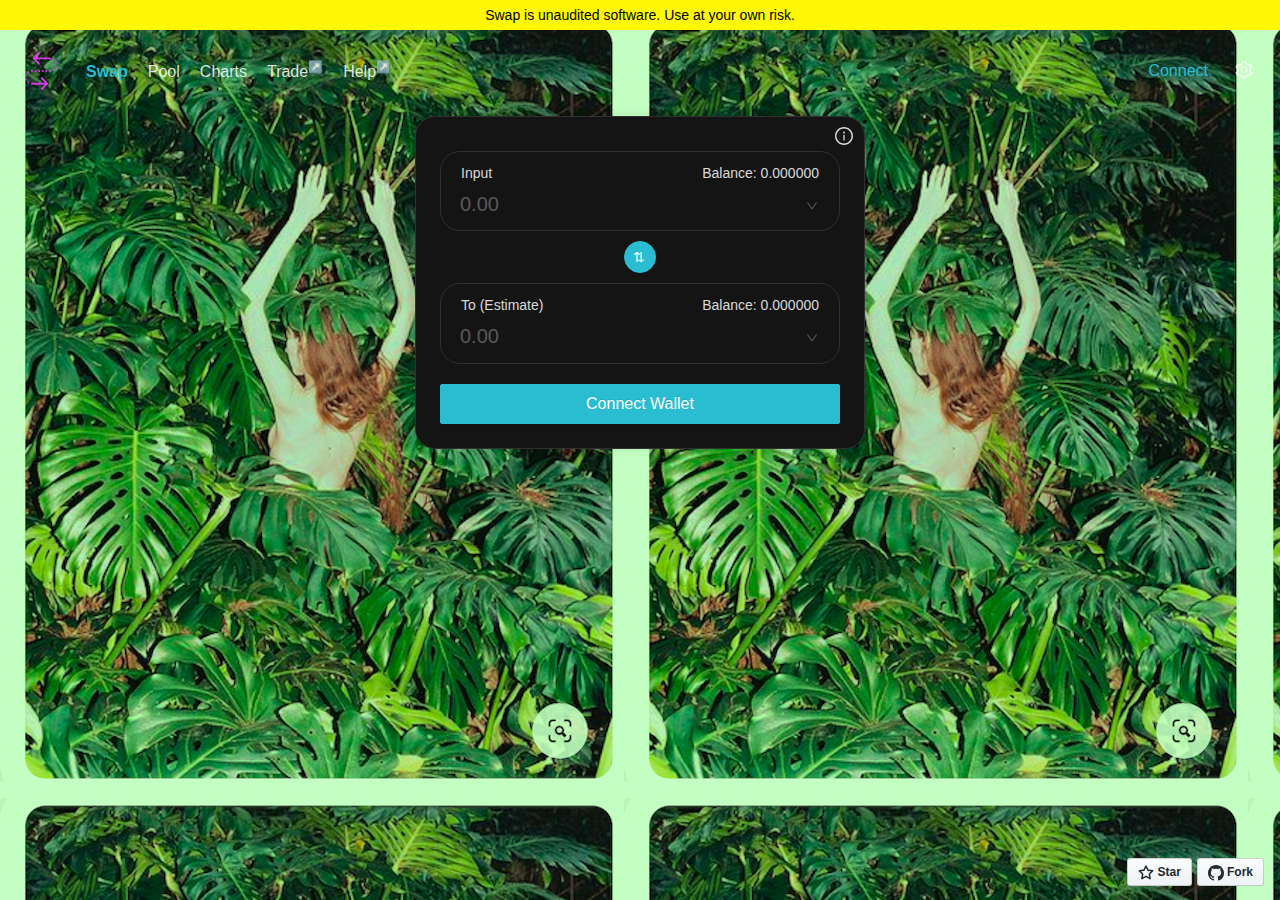
==== commit 47f32f60: "Updates" ====
--- a/index.html
+++ b/index.html
@@ -1 +1 @@
-<!doctype html><html lang="en"><head><meta charset="utf-8"/><link rel="icon" href="/logo.ico"/><meta name="viewport" content="width=device-width,initial-scale=1"/><meta name="theme-color" content="#FF92AF"/><meta name="description" content="Serum token swap on Solana"/><link rel="manifest" href="/manifest.json"/><title>Swap | Serum</title><style>#root{height:100%}#root::before{content:"";position:absolute;top:0;left:0;min-width:100%;min-height:100%;filter:grayscale(100%);background-repeat:no-repeat;background-size:cover}.App{position:relative;height:100%;text-align:center;min-width:100%;display:flex;flex-direction:column}</style><link rel="stylesheet" href="https://cdnjs.cloudflare.com/ajax/libs/font-awesome/5.15.1/css/all.min.css" integrity="sha512-+4zCK9k+qNFUR5X+cKL9EIR+ZOhtIloNl9GIKS57V1MyNsYpYcUrUeQc9vNfzsWfV28IaLL3i96P9sdNyeRssA==" crossorigin="anonymous"/><link href="/static/css/2.b5a80ab8.chunk.css" rel="stylesheet"><link href="/static/css/main.2e73b78d.chunk.css" rel="stylesheet"></head><body><noscript>You need to enable JavaScript to run this app.</noscript><div id="root"></div><script async src="https://platform.twitter.com/widgets.js" charset="utf-8"></script><script>!function(e){function t(t){for(var n,i,l=t[0],a=t[1],p=t[2],c=0,s=[];c<l.length;c++)i=l[c],Object.prototype.hasOwnProperty.call(o,i)&&o[i]&&s.push(o[i][0]),o[i]=0;for(n in a)Object.prototype.hasOwnProperty.call(a,n)&&(e[n]=a[n]);for(f&&f(t);s.length;)s.shift()();return u.push.apply(u,p||[]),r()}function r(){for(var e,t=0;t<u.length;t++){for(var r=u[t],n=!0,l=1;l<r.length;l++){var a=r[l];0!==o[a]&&(n=!1)}n&&(u.splice(t--,1),e=i(i.s=r[0]))}return e}var n={},o={1:0},u=[];function i(t){if(n[t])return n[t].exports;var r=n[t]={i:t,l:!1,exports:{}};return e[t].call(r.exports,r,r.exports,i),r.l=!0,r.exports}i.m=e,i.c=n,i.d=function(e,t,r){i.o(e,t)||Object.defineProperty(e,t,{enumerable:!0,get:r})},i.r=function(e){"undefined"!=typeof Symbol&&Symbol.toStringTag&&Object.defineProperty(e,Symbol.toStringTag,{value:"Module"}),Object.defineProperty(e,"__esModule",{value:!0})},i.t=function(e,t){if(1&t&&(e=i(e)),8&t)return e;if(4&t&&"object"==typeof e&&e&&e.__esModule)return e;var r=Object.create(null);if(i.r(r),Object.defineProperty(r,"default",{enumerable:!0,value:e}),2&t&&"string"!=typeof e)for(var n in e)i.d(r,n,function(t){return e[t]}.bind(null,n));return r},i.n=function(e){var t=e&&e.__esModule?function(){return e.default}:function(){return e};return i.d(t,"a",t),t},i.o=function(e,t){return Object.prototype.hasOwnProperty.call(e,t)},i.p="/";var l=this["webpackJsonptoken-swap-ui"]=this["webpackJsonptoken-swap-ui"]||[],a=l.push.bind(l);l.push=t,l=l.slice();for(var p=0;p<l.length;p++)t(l[p]);var f=a;r()}([])</script><script src="/static/js/2.0fa90d65.chunk.js"></script><script src="/static/js/main.52673908.chunk.js"></script></body></html>+<!doctype html><html lang="en"><head><meta charset="utf-8"/><link rel="icon" href="/logo.ico"/><meta name="viewport" content="width=device-width,initial-scale=1"/><meta name="theme-color" content="#FF92AF"/><meta name="description" content="Serum token swap on Solana"/><link rel="manifest" href="/manifest.json"/><title>Swap | Serum</title><style>#root{height:100%}#root::before{content:"";position:absolute;top:0;left:0;min-width:100%;min-height:100%;filter:grayscale(100%);background-repeat:no-repeat;background-size:cover}.App{position:relative;height:100%;text-align:center;min-width:100%;display:flex;flex-direction:column}</style><link rel="stylesheet" href="https://cdnjs.cloudflare.com/ajax/libs/font-awesome/5.15.1/css/all.min.css" integrity="sha512-+4zCK9k+qNFUR5X+cKL9EIR+ZOhtIloNl9GIKS57V1MyNsYpYcUrUeQc9vNfzsWfV28IaLL3i96P9sdNyeRssA==" crossorigin="anonymous"/><link href="/static/css/2.b5a80ab8.chunk.css" rel="stylesheet"><link href="/static/css/main.52d92d15.chunk.css" rel="stylesheet"></head><body><noscript>You need to enable JavaScript to run this app.</noscript><div id="root"></div><script async src="https://platform.twitter.com/widgets.js" charset="utf-8"></script><script>!function(e){function t(t){for(var n,i,l=t[0],a=t[1],p=t[2],c=0,s=[];c<l.length;c++)i=l[c],Object.prototype.hasOwnProperty.call(o,i)&&o[i]&&s.push(o[i][0]),o[i]=0;for(n in a)Object.prototype.hasOwnProperty.call(a,n)&&(e[n]=a[n]);for(f&&f(t);s.length;)s.shift()();return u.push.apply(u,p||[]),r()}function r(){for(var e,t=0;t<u.length;t++){for(var r=u[t],n=!0,l=1;l<r.length;l++){var a=r[l];0!==o[a]&&(n=!1)}n&&(u.splice(t--,1),e=i(i.s=r[0]))}return e}var n={},o={1:0},u=[];function i(t){if(n[t])return n[t].exports;var r=n[t]={i:t,l:!1,exports:{}};return e[t].call(r.exports,r,r.exports,i),r.l=!0,r.exports}i.m=e,i.c=n,i.d=function(e,t,r){i.o(e,t)||Object.defineProperty(e,t,{enumerable:!0,get:r})},i.r=function(e){"undefined"!=typeof Symbol&&Symbol.toStringTag&&Object.defineProperty(e,Symbol.toStringTag,{value:"Module"}),Object.defineProperty(e,"__esModule",{value:!0})},i.t=function(e,t){if(1&t&&(e=i(e)),8&t)return e;if(4&t&&"object"==typeof e&&e&&e.__esModule)return e;var r=Object.create(null);if(i.r(r),Object.defineProperty(r,"default",{enumerable:!0,value:e}),2&t&&"string"!=typeof e)for(var n in e)i.d(r,n,function(t){return e[t]}.bind(null,n));return r},i.n=function(e){var t=e&&e.__esModule?function(){return e.default}:function(){return e};return i.d(t,"a",t),t},i.o=function(e,t){return Object.prototype.hasOwnProperty.call(e,t)},i.p="/";var l=this["webpackJsonptoken-swap-ui"]=this["webpackJsonptoken-swap-ui"]||[],a=l.push.bind(l);l.push=t,l=l.slice();for(var p=0;p<l.length;p++)t(l[p]);var f=a;r()}([])</script><script src="/static/js/2.0fa90d65.chunk.js"></script><script src="/static/js/main.52673908.chunk.js"></script></body></html>--- a/static/css/main.52d92d15.chunk.css
+++ b/static/css/main.52d92d15.chunk.css
@@ -0,0 +1,2 @@
+body{font-family:-apple-system,BlinkMacSystemFont,"Segoe UI","Roboto","Oxygen","Ubuntu","Cantarell","Fira Sans","Droid Sans","Helvetica Neue",sans-serif;-webkit-font-smoothing:antialiased;-moz-osx-font-smoothing:grayscale;background-color:#ff92af}code{font-family:source-code-pro,Menlo,Monaco,Consolas,"Courier New",monospace}.ant-image-preview,.ant-modal{pointer-events:none}.ant-image-preview.zoom-appear,.ant-image-preview.zoom-enter,.ant-modal.zoom-appear,.ant-modal.zoom-enter{transform:none;opacity:0;-webkit-animation-duration:.3s;animation-duration:.3s;-webkit-user-select:none;-ms-user-select:none;user-select:none}.ant-image-preview-mask,.ant-modal-mask{position:fixed;top:0;right:0;bottom:0;left:0;z-index:1000;height:100%;background-color:rgba(0,0,0,.45);filter:alpha(opacity=50)}.ant-image-preview-mask-hidden,.ant-modal-mask-hidden{display:none}.ant-image-preview-wrap,.ant-modal-wrap{position:fixed;top:0;right:0;bottom:0;left:0;overflow:auto;outline:0;-webkit-overflow-scrolling:touch}[class*=ant-]::-ms-clear,[class*=ant-] input::-ms-clear,[class*=ant-] input::-ms-reveal,[class^=ant-]::-ms-clear,[class^=ant-] input::-ms-clear,[class^=ant-] input::-ms-reveal{display:none}[class*=ant-],[class*=ant-] *,[class*=ant-] :after,[class*=ant-] :before,[class^=ant-],[class^=ant-] *,[class^=ant-] :after,[class^=ant-] :before{box-sizing:border-box}body,html{width:100%;height:100%}input::-ms-clear,input::-ms-reveal{display:none}*,:after,:before{box-sizing:border-box}html{font-family:sans-serif;line-height:1.15;-webkit-text-size-adjust:100%;-ms-text-size-adjust:100%;-ms-overflow-style:scrollbar;-webkit-tap-highlight-color:rgba(0,0,0,0)}@-ms-viewport{width:device-width}body{margin:0;color:hsla(0,0%,100%,.85);font-size:14px;font-family:-apple-system,BlinkMacSystemFont,"Segoe UI",Roboto,"Helvetica Neue",Arial,"Noto Sans",sans-serif,"Apple Color Emoji","Segoe UI Emoji","Segoe UI Symbol","Noto Color Emoji";font-variant:tabular-nums;line-height:1.5715;background-color:#000;font-feature-settings:"tnum","tnum"}[tabindex="-1"]:focus{outline:none!important}hr{box-sizing:content-box;height:0;overflow:visible}h1,h2,h3,h4,h5,h6{margin-top:0;margin-bottom:.5em;color:hsla(0,0%,100%,.85);font-weight:500}p{margin-top:0;margin-bottom:1em}abbr[data-original-title],abbr[title]{text-decoration:underline;-webkit-text-decoration:underline dotted;text-decoration:underline dotted;border-bottom:0;cursor:help}address{margin-bottom:1em;font-style:normal;line-height:inherit}input[type=number],input[type=password],input[type=text],textarea{-webkit-appearance:none}dl,ol,ul{margin-top:0;margin-bottom:1em}ol ol,ol ul,ul ol,ul ul{margin-bottom:0}dt{font-weight:500}dd{margin-bottom:.5em;margin-left:0}blockquote{margin:0 0 1em}dfn{font-style:italic}b,strong{font-weight:bolder}small{font-size:80%}sub,sup{position:relative;font-size:75%;line-height:0;vertical-align:baseline}sub{bottom:-.25em}sup{top:-.5em}a{color:#2abdd2;text-decoration:none;background-color:transparent;outline:none;cursor:pointer;transition:color .3s;-webkit-text-decoration-skip:objects}a:hover{color:#228290}a:active{color:#4abdca}a:active,a:focus,a:hover{text-decoration:none;outline:0}a[disabled]{color:hsla(0,0%,100%,.3);cursor:not-allowed;pointer-events:none}code,kbd,pre,samp{font-size:1em;font-family:"SFMono-Regular",Consolas,"Liberation Mono",Menlo,Courier,monospace}pre{margin-top:0;margin-bottom:1em;overflow:auto}figure{margin:0 0 1em}img{vertical-align:middle;border-style:none}svg:not(:root){overflow:hidden}[role=button],a,area,button,input:not([type=range]),label,select,summary,textarea{touch-action:manipulation}table{border-collapse:collapse}caption{padding-top:.75em;padding-bottom:.3em;color:hsla(0,0%,100%,.45);text-align:left;caption-side:bottom}th{text-align:inherit}button,input,optgroup,select,textarea{margin:0;color:inherit;font-size:inherit;font-family:inherit;line-height:inherit}button,input{overflow:visible}button,select{text-transform:none}[type=reset],[type=submit],button,html [type=button]{-webkit-appearance:button}[type=button]::-moz-focus-inner,[type=reset]::-moz-focus-inner,[type=submit]::-moz-focus-inner,button::-moz-focus-inner{padding:0;border-style:none}input[type=checkbox],input[type=radio]{box-sizing:border-box;padding:0}input[type=date],input[type=datetime-local],input[type=month],input[type=time]{-webkit-appearance:listbox}textarea{overflow:auto;resize:vertical}fieldset{min-width:0;margin:0;padding:0;border:0}legend{display:block;width:100%;max-width:100%;margin-bottom:.5em;padding:0;color:inherit;font-size:1.5em;line-height:inherit;white-space:normal}progress{vertical-align:baseline}[type=number]::-webkit-inner-spin-button,[type=number]::-webkit-outer-spin-button{height:auto}[type=search]{outline-offset:-2px;-webkit-appearance:none}[type=search]::-webkit-search-cancel-button,[type=search]::-webkit-search-decoration{-webkit-appearance:none}::-webkit-file-upload-button{font:inherit;-webkit-appearance:button}output{display:inline-block}summary{display:list-item}template{display:none}[hidden]{display:none!important}mark{padding:.2em;background-color:#2b2611}::selection{color:#fff;background:#2abdd2}.clearfix:after,.clearfix:before{display:table;content:""}.clearfix:after{clear:both}.anticon{display:inline-block;color:inherit;font-style:normal;line-height:0;text-align:center;text-transform:none;vertical-align:-.125em;text-rendering:optimizeLegibility;-webkit-font-smoothing:antialiased;-moz-osx-font-smoothing:grayscale}.anticon>*{line-height:1}.anticon svg{display:inline-block}.anticon:before{display:none}.anticon .anticon-icon{display:block}.anticon[tabindex]{cursor:pointer}.anticon-spin,.anticon-spin:before{display:inline-block;-webkit-animation:loadingCircle 1s linear infinite;animation:loadingCircle 1s linear infinite}.fade-appear,.fade-enter,.fade-leave{-webkit-animation-duration:.2s;animation-duration:.2s;-webkit-animation-fill-mode:both;animation-fill-mode:both;-webkit-animation-play-state:paused;animation-play-state:paused}.fade-appear.fade-appear-active,.fade-enter.fade-enter-active{-webkit-animation-name:antFadeIn;animation-name:antFadeIn;-webkit-animation-play-state:running;animation-play-state:running}.fade-leave.fade-leave-active{-webkit-animation-name:antFadeOut;animation-name:antFadeOut;-webkit-animation-play-state:running;animation-play-state:running;pointer-events:none}.fade-appear,.fade-enter{opacity:0}.fade-appear,.fade-enter,.fade-leave{-webkit-animation-timing-function:linear;animation-timing-function:linear}@-webkit-keyframes antFadeIn{0%{opacity:0}to{opacity:1}}@keyframes antFadeIn{0%{opacity:0}to{opacity:1}}@-webkit-keyframes antFadeOut{0%{opacity:1}to{opacity:0}}@keyframes antFadeOut{0%{opacity:1}to{opacity:0}}.move-up-appear,.move-up-enter,.move-up-leave{-webkit-animation-duration:.2s;animation-duration:.2s;-webkit-animation-fill-mode:both;animation-fill-mode:both;-webkit-animation-play-state:paused;animation-play-state:paused}.move-up-appear.move-up-appear-active,.move-up-enter.move-up-enter-active{-webkit-animation-name:antMoveUpIn;animation-name:antMoveUpIn;-webkit-animation-play-state:running;animation-play-state:running}.move-up-leave.move-up-leave-active{-webkit-animation-name:antMoveUpOut;animation-name:antMoveUpOut;-webkit-animation-play-state:running;animation-play-state:running;pointer-events:none}.move-up-appear,.move-up-enter{opacity:0;-webkit-animation-timing-function:cubic-bezier(.08,.82,.17,1);animation-timing-function:cubic-bezier(.08,.82,.17,1)}.move-up-leave{-webkit-animation-timing-function:cubic-bezier(.6,.04,.98,.34);animation-timing-function:cubic-bezier(.6,.04,.98,.34)}.move-down-appear,.move-down-enter,.move-down-leave{-webkit-animation-duration:.2s;animation-duration:.2s;-webkit-animation-fill-mode:both;animation-fill-mode:both;-webkit-animation-play-state:paused;animation-play-state:paused}.move-down-appear.move-down-appear-active,.move-down-enter.move-down-enter-active{-webkit-animation-name:antMoveDownIn;animation-name:antMoveDownIn;-webkit-animation-play-state:running;animation-play-state:running}.move-down-leave.move-down-leave-active{-webkit-animation-name:antMoveDownOut;animation-name:antMoveDownOut;-webkit-animation-play-state:running;animation-play-state:running;pointer-events:none}.move-down-appear,.move-down-enter{opacity:0;-webkit-animation-timing-function:cubic-bezier(.08,.82,.17,1);animation-timing-function:cubic-bezier(.08,.82,.17,1)}.move-down-leave{-webkit-animation-timing-function:cubic-bezier(.6,.04,.98,.34);animation-timing-function:cubic-bezier(.6,.04,.98,.34)}.move-left-appear,.move-left-enter,.move-left-leave{-webkit-animation-duration:.2s;animation-duration:.2s;-webkit-animation-fill-mode:both;animation-fill-mode:both;-webkit-animation-play-state:paused;animation-play-state:paused}.move-left-appear.move-left-appear-active,.move-left-enter.move-left-enter-active{-webkit-animation-name:antMoveLeftIn;animation-name:antMoveLeftIn;-webkit-animation-play-state:running;animation-play-state:running}.move-left-leave.move-left-leave-active{-webkit-animation-name:antMoveLeftOut;animation-name:antMoveLeftOut;-webkit-animation-play-state:running;animation-play-state:running;pointer-events:none}.move-left-appear,.move-left-enter{opacity:0;-webkit-animation-timing-function:cubic-bezier(.08,.82,.17,1);animation-timing-function:cubic-bezier(.08,.82,.17,1)}.move-left-leave{-webkit-animation-timing-function:cubic-bezier(.6,.04,.98,.34);animation-timing-function:cubic-bezier(.6,.04,.98,.34)}.move-right-appear,.move-right-enter,.move-right-leave{-webkit-animation-duration:.2s;animation-duration:.2s;-webkit-animation-fill-mode:both;animation-fill-mode:both;-webkit-animation-play-state:paused;animation-play-state:paused}.move-right-appear.move-right-appear-active,.move-right-enter.move-right-enter-active{-webkit-animation-name:antMoveRightIn;animation-name:antMoveRightIn;-webkit-animation-play-state:running;animation-play-state:running}.move-right-leave.move-right-leave-active{-webkit-animation-name:antMoveRightOut;animation-name:antMoveRightOut;-webkit-animation-play-state:running;animation-play-state:running;pointer-events:none}.move-right-appear,.move-right-enter{opacity:0;-webkit-animation-timing-function:cubic-bezier(.08,.82,.17,1);animation-timing-function:cubic-bezier(.08,.82,.17,1)}.move-right-leave{-webkit-animation-timing-function:cubic-bezier(.6,.04,.98,.34);animation-timing-function:cubic-bezier(.6,.04,.98,.34)}@-webkit-keyframes antMoveDownIn{0%{transform:translateY(100%);transform-origin:0 0;opacity:0}to{transform:translateY(0);transform-origin:0 0;opacity:1}}@keyframes antMoveDownIn{0%{transform:translateY(100%);transform-origin:0 0;opacity:0}to{transform:translateY(0);transform-origin:0 0;opacity:1}}@-webkit-keyframes antMoveDownOut{0%{transform:translateY(0);transform-origin:0 0;opacity:1}to{transform:translateY(100%);transform-origin:0 0;opacity:0}}@keyframes antMoveDownOut{0%{transform:translateY(0);transform-origin:0 0;opacity:1}to{transform:translateY(100%);transform-origin:0 0;opacity:0}}@-webkit-keyframes antMoveLeftIn{0%{transform:translateX(-100%);transform-origin:0 0;opacity:0}to{transform:translateX(0);transform-origin:0 0;opacity:1}}@keyframes antMoveLeftIn{0%{transform:translateX(-100%);transform-origin:0 0;opacity:0}to{transform:translateX(0);transform-origin:0 0;opacity:1}}@-webkit-keyframes antMoveLeftOut{0%{transform:translateX(0);transform-origin:0 0;opacity:1}to{transform:translateX(-100%);transform-origin:0 0;opacity:0}}@keyframes antMoveLeftOut{0%{transform:translateX(0);transform-origin:0 0;opacity:1}to{transform:translateX(-100%);transform-origin:0 0;opacity:0}}@-webkit-keyframes antMoveRightIn{0%{transform:translateX(100%);transform-origin:0 0;opacity:0}to{transform:translateX(0);transform-origin:0 0;opacity:1}}@keyframes antMoveRightIn{0%{transform:translateX(100%);transform-origin:0 0;opacity:0}to{transform:translateX(0);transform-origin:0 0;opacity:1}}@-webkit-keyframes antMoveRightOut{0%{transform:translateX(0);transform-origin:0 0;opacity:1}to{transform:translateX(100%);transform-origin:0 0;opacity:0}}@keyframes antMoveRightOut{0%{transform:translateX(0);transform-origin:0 0;opacity:1}to{transform:translateX(100%);transform-origin:0 0;opacity:0}}@-webkit-keyframes antMoveUpIn{0%{transform:translateY(-100%);transform-origin:0 0;opacity:0}to{transform:translateY(0);transform-origin:0 0;opacity:1}}@keyframes antMoveUpIn{0%{transform:translateY(-100%);transform-origin:0 0;opacity:0}to{transform:translateY(0);transform-origin:0 0;opacity:1}}@-webkit-keyframes antMoveUpOut{0%{transform:translateY(0);transform-origin:0 0;opacity:1}to{transform:translateY(-100%);transform-origin:0 0;opacity:0}}@keyframes antMoveUpOut{0%{transform:translateY(0);transform-origin:0 0;opacity:1}to{transform:translateY(-100%);transform-origin:0 0;opacity:0}}@-webkit-keyframes loadingCircle{to{transform:rotate(1turn)}}@keyframes loadingCircle{to{transform:rotate(1turn)}}[ant-click-animating-without-extra-node=true],[ant-click-animating=true]{position:relative}html{--antd-wave-shadow-color:#2abdd2;--scroll-bar:0}.ant-click-animating-node,[ant-click-animating-without-extra-node=true]:after{position:absolute;top:0;right:0;bottom:0;left:0;display:block;border-radius:inherit;box-shadow:0 0 0 0 #2abdd2;box-shadow:0 0 0 0 var(--antd-wave-shadow-color);opacity:.2;-webkit-animation:fadeEffect 2s cubic-bezier(.08,.82,.17,1),waveEffect .4s cubic-bezier(.08,.82,.17,1);animation:fadeEffect 2s cubic-bezier(.08,.82,.17,1),waveEffect .4s cubic-bezier(.08,.82,.17,1);-webkit-animation-fill-mode:forwards;animation-fill-mode:forwards;content:"";pointer-events:none}@-webkit-keyframes waveEffect{to{box-shadow:0 0 0 #2abdd2;box-shadow:0 0 0 6px #2abdd2;box-shadow:0 0 0 6px var(--antd-wave-shadow-color)}}@keyframes waveEffect{to{box-shadow:0 0 0 #2abdd2;box-shadow:0 0 0 6px #2abdd2;box-shadow:0 0 0 6px var(--antd-wave-shadow-color)}}@-webkit-keyframes fadeEffect{to{opacity:0}}@keyframes fadeEffect{to{opacity:0}}.slide-up-appear,.slide-up-enter,.slide-up-leave{-webkit-animation-duration:.2s;animation-duration:.2s;-webkit-animation-fill-mode:both;animation-fill-mode:both;-webkit-animation-play-state:paused;animation-play-state:paused}.slide-up-appear.slide-up-appear-active,.slide-up-enter.slide-up-enter-active{-webkit-animation-name:antSlideUpIn;animation-name:antSlideUpIn;-webkit-animation-play-state:running;animation-play-state:running}.slide-up-leave.slide-up-leave-active{-webkit-animation-name:antSlideUpOut;animation-name:antSlideUpOut;-webkit-animation-play-state:running;animation-play-state:running;pointer-events:none}.slide-up-appear,.slide-up-enter{opacity:0;-webkit-animation-timing-function:cubic-bezier(.23,1,.32,1);animation-timing-function:cubic-bezier(.23,1,.32,1)}.slide-up-leave{-webkit-animation-timing-function:cubic-bezier(.755,.05,.855,.06);animation-timing-function:cubic-bezier(.755,.05,.855,.06)}.slide-down-appear,.slide-down-enter,.slide-down-leave{-webkit-animation-duration:.2s;animation-duration:.2s;-webkit-animation-fill-mode:both;animation-fill-mode:both;-webkit-animation-play-state:paused;animation-play-state:paused}.slide-down-appear.slide-down-appear-active,.slide-down-enter.slide-down-enter-active{-webkit-animation-name:antSlideDownIn;animation-name:antSlideDownIn;-webkit-animation-play-state:running;animation-play-state:running}.slide-down-leave.slide-down-leave-active{-webkit-animation-name:antSlideDownOut;animation-name:antSlideDownOut;-webkit-animation-play-state:running;animation-play-state:running;pointer-events:none}.slide-down-appear,.slide-down-enter{opacity:0;-webkit-animation-timing-function:cubic-bezier(.23,1,.32,1);animation-timing-function:cubic-bezier(.23,1,.32,1)}.slide-down-leave{-webkit-animation-timing-function:cubic-bezier(.755,.05,.855,.06);animation-timing-function:cubic-bezier(.755,.05,.855,.06)}.slide-left-appear,.slide-left-enter,.slide-left-leave{-webkit-animation-duration:.2s;animation-duration:.2s;-webkit-animation-fill-mode:both;animation-fill-mode:both;-webkit-animation-play-state:paused;animation-play-state:paused}.slide-left-appear.slide-left-appear-active,.slide-left-enter.slide-left-enter-active{-webkit-animation-name:antSlideLeftIn;animation-name:antSlideLeftIn;-webkit-animation-play-state:running;animation-play-state:running}.slide-left-leave.slide-left-leave-active{-webkit-animation-name:antSlideLeftOut;animation-name:antSlideLeftOut;-webkit-animation-play-state:running;animation-play-state:running;pointer-events:none}.slide-left-appear,.slide-left-enter{opacity:0;-webkit-animation-timing-function:cubic-bezier(.23,1,.32,1);animation-timing-function:cubic-bezier(.23,1,.32,1)}.slide-left-leave{-webkit-animation-timing-function:cubic-bezier(.755,.05,.855,.06);animation-timing-function:cubic-bezier(.755,.05,.855,.06)}.slide-right-appear,.slide-right-enter,.slide-right-leave{-webkit-animation-duration:.2s;animation-duration:.2s;-webkit-animation-fill-mode:both;animation-fill-mode:both;-webkit-animation-play-state:paused;animation-play-state:paused}.slide-right-appear.slide-right-appear-active,.slide-right-enter.slide-right-enter-active{-webkit-animation-name:antSlideRightIn;animation-name:antSlideRightIn;-webkit-animation-play-state:running;animation-play-state:running}.slide-right-leave.slide-right-leave-active{-webkit-animation-name:antSlideRightOut;animation-name:antSlideRightOut;-webkit-animation-play-state:running;animation-play-state:running;pointer-events:none}.slide-right-appear,.slide-right-enter{opacity:0;-webkit-animation-timing-function:cubic-bezier(.23,1,.32,1);animation-timing-function:cubic-bezier(.23,1,.32,1)}.slide-right-leave{-webkit-animation-timing-function:cubic-bezier(.755,.05,.855,.06);animation-timing-function:cubic-bezier(.755,.05,.855,.06)}@-webkit-keyframes antSlideUpIn{0%{transform:scaleY(.8);transform-origin:0 0;opacity:0}to{transform:scaleY(1);transform-origin:0 0;opacity:1}}@keyframes antSlideUpIn{0%{transform:scaleY(.8);transform-origin:0 0;opacity:0}to{transform:scaleY(1);transform-origin:0 0;opacity:1}}@-webkit-keyframes antSlideUpOut{0%{transform:scaleY(1);transform-origin:0 0;opacity:1}to{transform:scaleY(.8);transform-origin:0 0;opacity:0}}@keyframes antSlideUpOut{0%{transform:scaleY(1);transform-origin:0 0;opacity:1}to{transform:scaleY(.8);transform-origin:0 0;opacity:0}}@-webkit-keyframes antSlideDownIn{0%{transform:scaleY(.8);transform-origin:100% 100%;opacity:0}to{transform:scaleY(1);transform-origin:100% 100%;opacity:1}}@keyframes antSlideDownIn{0%{transform:scaleY(.8);transform-origin:100% 100%;opacity:0}to{transform:scaleY(1);transform-origin:100% 100%;opacity:1}}@-webkit-keyframes antSlideDownOut{0%{transform:scaleY(1);transform-origin:100% 100%;opacity:1}to{transform:scaleY(.8);transform-origin:100% 100%;opacity:0}}@keyframes antSlideDownOut{0%{transform:scaleY(1);transform-origin:100% 100%;opacity:1}to{transform:scaleY(.8);transform-origin:100% 100%;opacity:0}}@-webkit-keyframes antSlideLeftIn{0%{transform:scaleX(.8);transform-origin:0 0;opacity:0}to{transform:scaleX(1);transform-origin:0 0;opacity:1}}@keyframes antSlideLeftIn{0%{transform:scaleX(.8);transform-origin:0 0;opacity:0}to{transform:scaleX(1);transform-origin:0 0;opacity:1}}@-webkit-keyframes antSlideLeftOut{0%{transform:scaleX(1);transform-origin:0 0;opacity:1}to{transform:scaleX(.8);transform-origin:0 0;opacity:0}}@keyframes antSlideLeftOut{0%{transform:scaleX(1);transform-origin:0 0;opacity:1}to{transform:scaleX(.8);transform-origin:0 0;opacity:0}}@-webkit-keyframes antSlideRightIn{0%{transform:scaleX(.8);transform-origin:100% 0;opacity:0}to{transform:scaleX(1);transform-origin:100% 0;opacity:1}}@keyframes antSlideRightIn{0%{transform:scaleX(.8);transform-origin:100% 0;opacity:0}to{transform:scaleX(1);transform-origin:100% 0;opacity:1}}@-webkit-keyframes antSlideRightOut{0%{transform:scaleX(1);transform-origin:100% 0;opacity:1}to{transform:scaleX(.8);transform-origin:100% 0;opacity:0}}@keyframes antSlideRightOut{0%{transform:scaleX(1);transform-origin:100% 0;opacity:1}to{transform:scaleX(.8);transform-origin:100% 0;opacity:0}}.zoom-appear,.zoom-enter,.zoom-leave{-webkit-animation-duration:.2s;animation-duration:.2s;-webkit-animation-fill-mode:both;animation-fill-mode:both;-webkit-animation-play-state:paused;animation-play-state:paused}.zoom-appear.zoom-appear-active,.zoom-enter.zoom-enter-active{-webkit-animation-name:antZoomIn;animation-name:antZoomIn;-webkit-animation-play-state:running;animation-play-state:running}.zoom-leave.zoom-leave-active{-webkit-animation-name:antZoomOut;animation-name:antZoomOut;-webkit-animation-play-state:running;animation-play-state:running;pointer-events:none}.zoom-appear,.zoom-enter{transform:scale(0);opacity:0;-webkit-animation-timing-function:cubic-bezier(.08,.82,.17,1);animation-timing-function:cubic-bezier(.08,.82,.17,1)}.zoom-appear-prepare,.zoom-enter-prepare{transform:none}.zoom-leave{-webkit-animation-timing-function:cubic-bezier(.78,.14,.15,.86);animation-timing-function:cubic-bezier(.78,.14,.15,.86)}.zoom-big-appear,.zoom-big-enter,.zoom-big-leave{-webkit-animation-duration:.2s;animation-duration:.2s;-webkit-animation-fill-mode:both;animation-fill-mode:both;-webkit-animation-play-state:paused;animation-play-state:paused}.zoom-big-appear.zoom-big-appear-active,.zoom-big-enter.zoom-big-enter-active{-webkit-animation-name:antZoomBigIn;animation-name:antZoomBigIn;-webkit-animation-play-state:running;animation-play-state:running}.zoom-big-leave.zoom-big-leave-active{-webkit-animation-name:antZoomBigOut;animation-name:antZoomBigOut;-webkit-animation-play-state:running;animation-play-state:running;pointer-events:none}.zoom-big-appear,.zoom-big-enter{transform:scale(0);opacity:0;-webkit-animation-timing-function:cubic-bezier(.08,.82,.17,1);animation-timing-function:cubic-bezier(.08,.82,.17,1)}.zoom-big-appear-prepare,.zoom-big-enter-prepare{transform:none}.zoom-big-leave{-webkit-animation-timing-function:cubic-bezier(.78,.14,.15,.86);animation-timing-function:cubic-bezier(.78,.14,.15,.86)}.zoom-big-fast-appear,.zoom-big-fast-enter,.zoom-big-fast-leave{-webkit-animation-duration:.1s;animation-duration:.1s;-webkit-animation-fill-mode:both;animation-fill-mode:both;-webkit-animation-play-state:paused;animation-play-state:paused}.zoom-big-fast-appear.zoom-big-fast-appear-active,.zoom-big-fast-enter.zoom-big-fast-enter-active{-webkit-animation-name:antZoomBigIn;animation-name:antZoomBigIn;-webkit-animation-play-state:running;animation-play-state:running}.zoom-big-fast-leave.zoom-big-fast-leave-active{-webkit-animation-name:antZoomBigOut;animation-name:antZoomBigOut;-webkit-animation-play-state:running;animation-play-state:running;pointer-events:none}.zoom-big-fast-appear,.zoom-big-fast-enter{transform:scale(0);opacity:0;-webkit-animation-timing-function:cubic-bezier(.08,.82,.17,1);animation-timing-function:cubic-bezier(.08,.82,.17,1)}.zoom-big-fast-appear-prepare,.zoom-big-fast-enter-prepare{transform:none}.zoom-big-fast-leave{-webkit-animation-timing-function:cubic-bezier(.78,.14,.15,.86);animation-timing-function:cubic-bezier(.78,.14,.15,.86)}.zoom-up-appear,.zoom-up-enter,.zoom-up-leave{-webkit-animation-duration:.2s;animation-duration:.2s;-webkit-animation-fill-mode:both;animation-fill-mode:both;-webkit-animation-play-state:paused;animation-play-state:paused}.zoom-up-appear.zoom-up-appear-active,.zoom-up-enter.zoom-up-enter-active{-webkit-animation-name:antZoomUpIn;animation-name:antZoomUpIn;-webkit-animation-play-state:running;animation-play-state:running}.zoom-up-leave.zoom-up-leave-active{-webkit-animation-name:antZoomUpOut;animation-name:antZoomUpOut;-webkit-animation-play-state:running;animation-play-state:running;pointer-events:none}.zoom-up-appear,.zoom-up-enter{transform:scale(0);opacity:0;-webkit-animation-timing-function:cubic-bezier(.08,.82,.17,1);animation-timing-function:cubic-bezier(.08,.82,.17,1)}.zoom-up-appear-prepare,.zoom-up-enter-prepare{transform:none}.zoom-up-leave{-webkit-animation-timing-function:cubic-bezier(.78,.14,.15,.86);animation-timing-function:cubic-bezier(.78,.14,.15,.86)}.zoom-down-appear,.zoom-down-enter,.zoom-down-leave{-webkit-animation-duration:.2s;animation-duration:.2s;-webkit-animation-fill-mode:both;animation-fill-mode:both;-webkit-animation-play-state:paused;animation-play-state:paused}.zoom-down-appear.zoom-down-appear-active,.zoom-down-enter.zoom-down-enter-active{-webkit-animation-name:antZoomDownIn;animation-name:antZoomDownIn;-webkit-animation-play-state:running;animation-play-state:running}.zoom-down-leave.zoom-down-leave-active{-webkit-animation-name:antZoomDownOut;animation-name:antZoomDownOut;-webkit-animation-play-state:running;animation-play-state:running;pointer-events:none}.zoom-down-appear,.zoom-down-enter{transform:scale(0);opacity:0;-webkit-animation-timing-function:cubic-bezier(.08,.82,.17,1);animation-timing-function:cubic-bezier(.08,.82,.17,1)}.zoom-down-appear-prepare,.zoom-down-enter-prepare{transform:none}.zoom-down-leave{-webkit-animation-timing-function:cubic-bezier(.78,.14,.15,.86);animation-timing-function:cubic-bezier(.78,.14,.15,.86)}.zoom-left-appear,.zoom-left-enter,.zoom-left-leave{-webkit-animation-duration:.2s;animation-duration:.2s;-webkit-animation-fill-mode:both;animation-fill-mode:both;-webkit-animation-play-state:paused;animation-play-state:paused}.zoom-left-appear.zoom-left-appear-active,.zoom-left-enter.zoom-left-enter-active{-webkit-animation-name:antZoomLeftIn;animation-name:antZoomLeftIn;-webkit-animation-play-state:running;animation-play-state:running}.zoom-left-leave.zoom-left-leave-active{-webkit-animation-name:antZoomLeftOut;animation-name:antZoomLeftOut;-webkit-animation-play-state:running;animation-play-state:running;pointer-events:none}.zoom-left-appear,.zoom-left-enter{transform:scale(0);opacity:0;-webkit-animation-timing-function:cubic-bezier(.08,.82,.17,1);animation-timing-function:cubic-bezier(.08,.82,.17,1)}.zoom-left-appear-prepare,.zoom-left-enter-prepare{transform:none}.zoom-left-leave{-webkit-animation-timing-function:cubic-bezier(.78,.14,.15,.86);animation-timing-function:cubic-bezier(.78,.14,.15,.86)}.zoom-right-appear,.zoom-right-enter,.zoom-right-leave{-webkit-animation-duration:.2s;animation-duration:.2s;-webkit-animation-fill-mode:both;animation-fill-mode:both;-webkit-animation-play-state:paused;animation-play-state:paused}.zoom-right-appear.zoom-right-appear-active,.zoom-right-enter.zoom-right-enter-active{-webkit-animation-name:antZoomRightIn;animation-name:antZoomRightIn;-webkit-animation-play-state:running;animation-play-state:running}.zoom-right-leave.zoom-right-leave-active{-webkit-animation-name:antZoomRightOut;animation-name:antZoomRightOut;-webkit-animation-play-state:running;animation-play-state:running;pointer-events:none}.zoom-right-appear,.zoom-right-enter{transform:scale(0);opacity:0;-webkit-animation-timing-function:cubic-bezier(.08,.82,.17,1);animation-timing-function:cubic-bezier(.08,.82,.17,1)}.zoom-right-appear-prepare,.zoom-right-enter-prepare{transform:none}.zoom-right-leave{-webkit-animation-timing-function:cubic-bezier(.78,.14,.15,.86);animation-timing-function:cubic-bezier(.78,.14,.15,.86)}@-webkit-keyframes antZoomIn{0%{transform:scale(.2);opacity:0}to{transform:scale(1);opacity:1}}@keyframes antZoomIn{0%{transform:scale(.2);opacity:0}to{transform:scale(1);opacity:1}}@-webkit-keyframes antZoomOut{0%{transform:scale(1)}to{transform:scale(.2);opacity:0}}@keyframes antZoomOut{0%{transform:scale(1)}to{transform:scale(.2);opacity:0}}@-webkit-keyframes antZoomBigIn{0%{transform:scale(.8);opacity:0}to{transform:scale(1);opacity:1}}@keyframes antZoomBigIn{0%{transform:scale(.8);opacity:0}to{transform:scale(1);opacity:1}}@-webkit-keyframes antZoomBigOut{0%{transform:scale(1)}to{transform:scale(.8);opacity:0}}@keyframes antZoomBigOut{0%{transform:scale(1)}to{transform:scale(.8);opacity:0}}@-webkit-keyframes antZoomUpIn{0%{transform:scale(.8);transform-origin:50% 0;opacity:0}to{transform:scale(1);transform-origin:50% 0}}@keyframes antZoomUpIn{0%{transform:scale(.8);transform-origin:50% 0;opacity:0}to{transform:scale(1);transform-origin:50% 0}}@-webkit-keyframes antZoomUpOut{0%{transform:scale(1);transform-origin:50% 0}to{transform:scale(.8);transform-origin:50% 0;opacity:0}}@keyframes antZoomUpOut{0%{transform:scale(1);transform-origin:50% 0}to{transform:scale(.8);transform-origin:50% 0;opacity:0}}@-webkit-keyframes antZoomLeftIn{0%{transform:scale(.8);transform-origin:0 50%;opacity:0}to{transform:scale(1);transform-origin:0 50%}}@keyframes antZoomLeftIn{0%{transform:scale(.8);transform-origin:0 50%;opacity:0}to{transform:scale(1);transform-origin:0 50%}}@-webkit-keyframes antZoomLeftOut{0%{transform:scale(1);transform-origin:0 50%}to{transform:scale(.8);transform-origin:0 50%;opacity:0}}@keyframes antZoomLeftOut{0%{transform:scale(1);transform-origin:0 50%}to{transform:scale(.8);transform-origin:0 50%;opacity:0}}@-webkit-keyframes antZoomRightIn{0%{transform:scale(.8);transform-origin:100% 50%;opacity:0}to{transform:scale(1);transform-origin:100% 50%}}@keyframes antZoomRightIn{0%{transform:scale(.8);transform-origin:100% 50%;opacity:0}to{transform:scale(1);transform-origin:100% 50%}}@-webkit-keyframes antZoomRightOut{0%{transform:scale(1);transform-origin:100% 50%}to{transform:scale(.8);transform-origin:100% 50%;opacity:0}}@keyframes antZoomRightOut{0%{transform:scale(1);transform-origin:100% 50%}to{transform:scale(.8);transform-origin:100% 50%;opacity:0}}@-webkit-keyframes antZoomDownIn{0%{transform:scale(.8);transform-origin:50% 100%;opacity:0}to{transform:scale(1);transform-origin:50% 100%}}@keyframes antZoomDownIn{0%{transform:scale(.8);transform-origin:50% 100%;opacity:0}to{transform:scale(1);transform-origin:50% 100%}}@-webkit-keyframes antZoomDownOut{0%{transform:scale(1);transform-origin:50% 100%}to{transform:scale(.8);transform-origin:50% 100%;opacity:0}}@keyframes antZoomDownOut{0%{transform:scale(1);transform-origin:50% 100%}to{transform:scale(.8);transform-origin:50% 100%;opacity:0}}.ant-motion-collapse-legacy{overflow:hidden}.ant-motion-collapse,.ant-motion-collapse-legacy-active{transition:height .15s cubic-bezier(.645,.045,.355,1),opacity .15s cubic-bezier(.645,.045,.355,1)!important}.ant-motion-collapse{overflow:hidden}.ant-affix{position:fixed;z-index:10}.ant-alert{box-sizing:border-box;margin:0;color:hsla(0,0%,100%,.85);font-size:14px;font-variant:tabular-nums;line-height:1.5715;list-style:none;font-feature-settings:"tnum","tnum";position:relative;padding:8px 15px 8px 37px;word-wrap:break-word;border-radius:2px}.ant-alert.ant-alert-no-icon{padding:8px 15px}.ant-alert.ant-alert-no-icon .ant-alert-close-icon{top:12.0005px}.ant-alert.ant-alert-closable{padding-right:30px}.ant-alert-icon{position:absolute;top:12.0005px;left:16px}.ant-alert-description{display:none;font-size:14px;line-height:22px}.ant-alert-success{background-color:#162312;border:1px solid #274916}.ant-alert-success .ant-alert-icon{color:#49aa19}.ant-alert-info{background-color:#132125;border:1px solid #1b474d}.ant-alert-info .ant-alert-icon{color:#2abdd2}.ant-alert-warning{background-color:#2b2111;border:1px solid #594214}.ant-alert-warning .ant-alert-icon{color:#d89614}.ant-alert-error{background-color:#2a1215;border:1px solid #58181c}.ant-alert-error .ant-alert-icon{color:#a61d24}.ant-alert-error .ant-alert-description>pre{margin:0;padding:0}.ant-alert-close-icon{position:absolute;top:12.0005px;right:16px;padding:0;overflow:hidden;font-size:12px;line-height:12px;background-color:transparent;border:none;outline:none;cursor:pointer}.ant-alert-close-icon .anticon-close{color:hsla(0,0%,100%,.45);transition:color .3s}.ant-alert-close-icon .anticon-close:hover{color:hsla(0,0%,100%,.75)}.ant-alert-close-text{color:hsla(0,0%,100%,.45);transition:color .3s}.ant-alert-close-text:hover{color:hsla(0,0%,100%,.75)}.ant-alert-with-description{position:relative;padding:15px 15px 15px 63px;color:hsla(0,0%,100%,.85);line-height:1.5715;border-radius:2px}.ant-alert-with-description.ant-alert-no-icon{padding:15px}.ant-alert-with-description .ant-alert-icon{position:absolute;top:15px;left:24px;font-size:24px}.ant-alert-with-description .ant-alert-close-icon{position:absolute;top:16px;right:16px;font-size:14px;cursor:pointer}.ant-alert-with-description .ant-alert-message{display:block;margin-bottom:4px;color:hsla(0,0%,100%,.85);font-size:16px}.ant-alert-message{color:hsla(0,0%,100%,.85)}.ant-alert-with-description .ant-alert-description{display:block}.ant-alert.ant-alert-motion-leave{overflow:hidden;opacity:1;transition:max-height .3s cubic-bezier(.78,.14,.15,.86),opacity .3s cubic-bezier(.78,.14,.15,.86),padding-top .3s cubic-bezier(.78,.14,.15,.86),padding-bottom .3s cubic-bezier(.78,.14,.15,.86),margin-bottom .3s cubic-bezier(.78,.14,.15,.86)}.ant-alert.ant-alert-motion-leave-active{max-height:0;margin-bottom:0!important;padding-top:0;padding-bottom:0;opacity:0}.ant-alert-banner{margin-bottom:0;border:0;border-radius:0}.ant-alert.ant-alert-rtl{padding:8px 37px 8px 15px;direction:rtl}.ant-alert-rtl.ant-alert.ant-alert-no-icon{padding:8px 15px}.ant-alert.ant-alert-rtl.ant-alert.ant-alert-closable{padding-right:37px;padding-left:30px}.ant-alert.ant-alert-rtl.ant-alert.ant-alert-no-icon.ant-alert-closable{padding-right:15px;padding-left:30px}.ant-alert-rtl .ant-alert-icon{right:16px;left:auto}.ant-alert-rtl .ant-alert-close-icon{right:auto;left:16px}.ant-alert.ant-alert-rtl.ant-alert-with-description,.ant-alert.ant-alert-rtl.ant-alert-with-description.ant-alert-closable{padding:15px 63px 15px 15px}.ant-alert.ant-alert-rtl.ant-alert-with-description.ant-alert-no-icon{padding:15px}.ant-alert-rtl.ant-alert-with-description .ant-alert-icon{right:24px;left:auto}.ant-alert-rtl.ant-alert-with-description .ant-alert-close-icon{right:auto;left:16px}.ant-anchor{box-sizing:border-box;margin:0;color:hsla(0,0%,100%,.85);font-size:14px;font-variant:tabular-nums;line-height:1.5715;list-style:none;font-feature-settings:"tnum","tnum";position:relative;padding:0 0 0 2px}.ant-anchor-wrapper{margin-left:-4px;padding-left:4px;overflow:auto;background-color:#141414}.ant-anchor-ink{position:absolute;top:0;left:0;height:100%}.ant-anchor-ink:before{position:relative;display:block;width:2px;height:100%;margin:0 auto;background-color:#303030;content:" "}.ant-anchor-ink-ball{position:absolute;left:50%;display:none;width:8px;height:8px;background-color:#141414;border:2px solid #2abdd2;border-radius:8px;transform:translateX(-50%);transition:top .3s ease-in-out}.ant-anchor-ink-ball.visible{display:inline-block}.ant-anchor.fixed .ant-anchor-ink .ant-anchor-ink-ball{display:none}.ant-anchor-link{padding:7px 0 7px 16px;line-height:1.143}.ant-anchor-link-title{position:relative;display:block;margin-bottom:6px;overflow:hidden;color:hsla(0,0%,100%,.85);white-space:nowrap;text-overflow:ellipsis;transition:all .3s}.ant-anchor-link-title:only-child{margin-bottom:0}.ant-anchor-link-active>.ant-anchor-link-title{color:#2abdd2}.ant-anchor-link .ant-anchor-link{padding-top:5px;padding-bottom:5px}.ant-anchor-rtl{direction:rtl}.ant-anchor-rtl.ant-anchor-wrapper{margin-right:-4px;margin-left:0;padding-right:4px;padding-left:0}.ant-anchor-rtl .ant-anchor-ink{right:0;left:auto}.ant-anchor-rtl .ant-anchor-ink-ball{right:50%;left:0;transform:translateX(50%)}.ant-anchor-rtl .ant-anchor-link{padding:7px 16px 7px 0}.ant-select-auto-complete{box-sizing:border-box;margin:0;padding:0;color:hsla(0,0%,100%,.85);font-size:14px;font-variant:tabular-nums;line-height:1.5715;list-style:none;font-feature-settings:"tnum","tnum"}.ant-select-auto-complete .ant-select-clear{right:13px}.ant-avatar{box-sizing:border-box;margin:0;padding:0;color:hsla(0,0%,100%,.85);font-size:14px;font-variant:tabular-nums;line-height:1.5715;list-style:none;font-feature-settings:"tnum","tnum";position:relative;display:inline-block;overflow:hidden;color:#fff;white-space:nowrap;text-align:center;vertical-align:middle;background:hsla(0,0%,100%,.3);width:32px;height:32px;line-height:32px;border-radius:50%}.ant-avatar-image{background:transparent}.ant-avatar-string{position:absolute;left:50%;transform-origin:0 center}.ant-avatar.ant-avatar-icon{font-size:18px}.ant-avatar.ant-avatar-icon>.anticon{margin:0}.ant-avatar-lg{width:40px;height:40px;line-height:40px;border-radius:50%}.ant-avatar-lg-string{position:absolute;left:50%;transform-origin:0 center}.ant-avatar-lg.ant-avatar-icon{font-size:24px}.ant-avatar-lg.ant-avatar-icon>.anticon{margin:0}.ant-avatar-sm{width:24px;height:24px;line-height:24px;border-radius:50%}.ant-avatar-sm-string{position:absolute;left:50%;transform-origin:0 center}.ant-avatar-sm.ant-avatar-icon{font-size:14px}.ant-avatar-sm.ant-avatar-icon>.anticon{margin:0}.ant-avatar-square{border-radius:2px}.ant-avatar>img{display:block;width:100%;height:100%;object-fit:cover}.ant-avatar-group{display:inline-flex}.ant-avatar-group .ant-avatar{border:1px solid #fff}.ant-avatar-group .ant-avatar:not(:first-child){margin-left:-8px}.ant-avatar-group-popover .ant-avatar+.ant-avatar{margin-left:3px}.ant-avatar-group-rtl .ant-avatar:not(:first-child){margin-right:-8px;margin-left:0}.ant-avatar-group-popover.ant-popover-rtl .ant-avatar+.ant-avatar{margin-right:3px;margin-left:0}.ant-back-top{box-sizing:border-box;margin:0;padding:0;color:hsla(0,0%,100%,.85);font-size:14px;font-variant:tabular-nums;line-height:1.5715;list-style:none;font-feature-settings:"tnum","tnum";position:fixed;right:100px;bottom:50px;z-index:10;width:40px;height:40px;cursor:pointer}.ant-back-top:empty{display:none}.ant-back-top-rtl{right:auto;left:100px;direction:rtl}.ant-back-top-content{width:40px;height:40px;overflow:hidden;color:#fff;text-align:center;background-color:hsla(0,0%,100%,.45);border-radius:20px;transition:all .3s}.ant-back-top-content:hover{background-color:hsla(0,0%,100%,.85);transition:all .3s}.ant-back-top-icon{font-size:24px;line-height:40px}@media screen and (max-width:768px){.ant-back-top{right:60px}}@media screen and (max-width:480px){.ant-back-top{right:20px}}.ant-badge{box-sizing:border-box;margin:0;padding:0;color:hsla(0,0%,100%,.85);font-size:14px;font-variant:tabular-nums;line-height:1.5715;list-style:none;font-feature-settings:"tnum","tnum";position:relative;display:inline-block;color:unset;line-height:1}.ant-badge-count{z-index:auto;min-width:20px;height:20px;padding:0 6px;color:#fff;font-weight:400;font-size:12px;line-height:20px;white-space:nowrap;text-align:center;background:#a61d24;border-radius:10px;box-shadow:0 0 0 1px #141414}.ant-badge-count a,.ant-badge-count a:hover{color:#fff}.ant-badge-count-sm{min-width:14px;height:14px;padding:0;font-size:12px;line-height:14px;border-radius:7px}.ant-badge-multiple-words{padding:0 8px}.ant-badge-dot{z-index:auto;width:6px;height:6px;background:#a61d24;border-radius:100%;box-shadow:0 0 0 1px #141414}.ant-badge-count,.ant-badge-dot,.ant-badge .ant-scroll-number-custom-component{position:absolute;top:0;right:0;transform:translate(50%,-50%);transform-origin:100% 0}.ant-badge-status{line-height:inherit;vertical-align:baseline}.ant-badge-status-dot{position:relative;top:-1px;display:inline-block;width:6px;height:6px;vertical-align:middle;border-radius:50%}.ant-badge-status-success{background-color:#49aa19}.ant-badge-status-processing{position:relative;background-color:#177ddc}.ant-badge-status-processing:after{position:absolute;top:0;left:0;width:100%;height:100%;border:1px solid #177ddc;border-radius:50%;-webkit-animation:antStatusProcessing 1.2s ease-in-out infinite;animation:antStatusProcessing 1.2s ease-in-out infinite;content:""}.ant-badge-status-default{background-color:#d9d9d9}.ant-badge-status-error{background-color:#a61d24}.ant-badge-status-warning{background-color:#d89614}.ant-badge-status-magenta,.ant-badge-status-pink{background:#cb2b83}.ant-badge-status-red{background:#d32029}.ant-badge-status-volcano{background:#d84a1b}.ant-badge-status-orange{background:#d87a16}.ant-badge-status-yellow{background:#d8bd14}.ant-badge-status-gold{background:#d89614}.ant-badge-status-cyan{background:#13a8a8}.ant-badge-status-lime{background:#8bbb11}.ant-badge-status-green{background:#49aa19}.ant-badge-status-blue{background:#177ddc}.ant-badge-status-geekblue{background:#2b4acb}.ant-badge-status-purple{background:#642ab5}.ant-badge-status-text{margin-left:8px;color:hsla(0,0%,100%,.85);font-size:14px}.ant-badge-zoom-appear,.ant-badge-zoom-enter{-webkit-animation:antZoomBadgeIn .3s cubic-bezier(.12,.4,.29,1.46);animation:antZoomBadgeIn .3s cubic-bezier(.12,.4,.29,1.46);-webkit-animation-fill-mode:both;animation-fill-mode:both}.ant-badge-zoom-leave{-webkit-animation:antZoomBadgeOut .3s cubic-bezier(.71,-.46,.88,.6);animation:antZoomBadgeOut .3s cubic-bezier(.71,-.46,.88,.6);-webkit-animation-fill-mode:both;animation-fill-mode:both}.ant-badge-not-a-wrapper:not(.ant-badge-status){vertical-align:middle}.ant-badge-not-a-wrapper .ant-scroll-number{position:relative;top:auto;display:block}@-webkit-keyframes antStatusProcessing{0%{transform:scale(.8);opacity:.5}to{transform:scale(2.4);opacity:0}}@keyframes antStatusProcessing{0%{transform:scale(.8);opacity:.5}to{transform:scale(2.4);opacity:0}}.ant-scroll-number{overflow:hidden}.ant-scroll-number-only{display:inline-block;height:20px;transition:all .3s cubic-bezier(.645,.045,.355,1)}.ant-scroll-number-only>p.ant-scroll-number-only-unit{height:20px;margin:0}.ant-scroll-number-symbol{vertical-align:top}@-webkit-keyframes antZoomBadgeIn{0%{transform:scale(0) translate(50%,-50%);opacity:0}to{transform:scale(1) translate(50%,-50%)}}@keyframes antZoomBadgeIn{0%{transform:scale(0) translate(50%,-50%);opacity:0}to{transform:scale(1) translate(50%,-50%)}}@-webkit-keyframes antZoomBadgeOut{0%{transform:scale(1) translate(50%,-50%)}to{transform:scale(0) translate(50%,-50%);opacity:0}}@keyframes antZoomBadgeOut{0%{transform:scale(1) translate(50%,-50%)}to{transform:scale(0) translate(50%,-50%);opacity:0}}.ant-ribbon-wrapper{position:relative}.ant-ribbon{box-sizing:border-box;margin:0;color:hsla(0,0%,100%,.85);font-size:14px;font-variant:tabular-nums;line-height:1.5715;list-style:none;font-feature-settings:"tnum","tnum";position:absolute;top:8px;height:22px;padding:0 8px;color:#fff;line-height:22px;white-space:nowrap;background-color:#2abdd2;border-radius:2px}.ant-ribbon-text{color:#fff}.ant-ribbon-corner{position:absolute;top:100%;width:8px;height:8px;color:currentColor;border:4px solid;transform:scaleY(.75);transform-origin:top}.ant-ribbon-corner:after{position:absolute;top:-4px;left:-4px;width:inherit;height:inherit;color:rgba(0,0,0,.25);border:inherit;content:""}.ant-ribbon-color-magenta,.ant-ribbon-color-pink{color:#cb2b83;background:#cb2b83}.ant-ribbon-color-red{color:#d32029;background:#d32029}.ant-ribbon-color-volcano{color:#d84a1b;background:#d84a1b}.ant-ribbon-color-orange{color:#d87a16;background:#d87a16}.ant-ribbon-color-yellow{color:#d8bd14;background:#d8bd14}.ant-ribbon-color-gold{color:#d89614;background:#d89614}.ant-ribbon-color-cyan{color:#13a8a8;background:#13a8a8}.ant-ribbon-color-lime{color:#8bbb11;background:#8bbb11}.ant-ribbon-color-green{color:#49aa19;background:#49aa19}.ant-ribbon-color-blue{color:#177ddc;background:#177ddc}.ant-ribbon-color-geekblue{color:#2b4acb;background:#2b4acb}.ant-ribbon-color-purple{color:#642ab5;background:#642ab5}.ant-ribbon.ant-ribbon-placement-end{right:-8px;border-bottom-right-radius:0}.ant-ribbon.ant-ribbon-placement-end .ant-ribbon-corner{right:0;border-color:currentColor transparent transparent currentColor}.ant-ribbon.ant-ribbon-placement-start{left:-8px;border-bottom-left-radius:0}.ant-ribbon.ant-ribbon-placement-start .ant-ribbon-corner{left:0;border-color:currentColor currentColor transparent transparent}.ant-badge-rtl{direction:rtl}.ant-badge-rtl .ant-badge-count,.ant-badge-rtl .ant-badge-dot,.ant-badge-rtl .ant-badge .ant-scroll-number-custom-component{right:auto;left:0;direction:ltr;transform:translate(-50%,-50%);transform-origin:0 0}.ant-badge-rtl.ant-badge .ant-scroll-number-custom-component{right:auto;left:0;transform:translate(-50%,-50%);transform-origin:0 0}.ant-badge-rtl .ant-badge-status-text{margin-right:8px;margin-left:0}.ant-badge-rtl .ant-badge-zoom-appear,.ant-badge-rtl .ant-badge-zoom-enter{-webkit-animation-name:antZoomBadgeInRtl;animation-name:antZoomBadgeInRtl}.ant-badge-rtl .ant-badge-zoom-leave{-webkit-animation-name:antZoomBadgeOutRtl;animation-name:antZoomBadgeOutRtl}.ant-badge-not-a-wrapper .ant-badge-count{transform:none}.ant-ribbon-rtl{direction:rtl}.ant-ribbon-rtl.ant-ribbon-placement-end{right:unset;left:-8px;border-bottom-right-radius:2px;border-bottom-left-radius:0}.ant-ribbon-rtl.ant-ribbon-placement-end .ant-ribbon-corner{right:unset;left:0}.ant-ribbon-rtl.ant-ribbon-placement-end .ant-ribbon-corner,.ant-ribbon-rtl.ant-ribbon-placement-end .ant-ribbon-corner:after{border-color:currentColor currentColor transparent transparent}.ant-ribbon-rtl.ant-ribbon-placement-start{right:-8px;left:unset;border-bottom-right-radius:0;border-bottom-left-radius:2px}.ant-ribbon-rtl.ant-ribbon-placement-start .ant-ribbon-corner{right:0;left:unset}.ant-ribbon-rtl.ant-ribbon-placement-start .ant-ribbon-corner,.ant-ribbon-rtl.ant-ribbon-placement-start .ant-ribbon-corner:after{border-color:currentColor transparent transparent currentColor}@-webkit-keyframes antZoomBadgeInRtl{0%{transform:scale(0) translate(-50%,-50%);opacity:0}to{transform:scale(1) translate(-50%,-50%)}}@keyframes antZoomBadgeInRtl{0%{transform:scale(0) translate(-50%,-50%);opacity:0}to{transform:scale(1) translate(-50%,-50%)}}@-webkit-keyframes antZoomBadgeOutRtl{0%{transform:scale(1) translate(-50%,-50%)}to{transform:scale(0) translate(-50%,-50%);opacity:0}}@keyframes antZoomBadgeOutRtl{0%{transform:scale(1) translate(-50%,-50%)}to{transform:scale(0) translate(-50%,-50%);opacity:0}}.ant-breadcrumb{box-sizing:border-box;margin:0;padding:0;color:hsla(0,0%,100%,.85);font-variant:tabular-nums;line-height:1.5715;list-style:none;font-feature-settings:"tnum","tnum";color:hsla(0,0%,100%,.45);font-size:14px}.ant-breadcrumb .anticon{font-size:14px}.ant-breadcrumb a{color:hsla(0,0%,100%,.45);transition:color .3s}.ant-breadcrumb a:hover{color:#228290}.ant-breadcrumb>span:last-child,.ant-breadcrumb>span:last-child a{color:hsla(0,0%,100%,.85)}.ant-breadcrumb>span:last-child .ant-breadcrumb-separator{display:none}.ant-breadcrumb-separator{margin:0 8px;color:hsla(0,0%,100%,.45)}.ant-breadcrumb-link>.anticon+a,.ant-breadcrumb-link>.anticon+span,.ant-breadcrumb-overlay-link>.anticon{margin-left:4px}.ant-breadcrumb-rtl{direction:rtl}.ant-breadcrumb-rtl:before{display:table;content:""}.ant-breadcrumb-rtl:after{display:table;clear:both;content:""}.ant-breadcrumb-rtl>span{float:right}.ant-breadcrumb-rtl .ant-breadcrumb-link>.anticon+a,.ant-breadcrumb-rtl .ant-breadcrumb-link>.anticon+span,.ant-breadcrumb-rtl .ant-breadcrumb-overlay-link>.anticon{margin-right:4px;margin-left:0}.ant-btn{line-height:1.5715;position:relative;display:inline-block;font-weight:400;white-space:nowrap;text-align:center;background-image:none;box-shadow:0 2px 0 rgba(0,0,0,.015);cursor:pointer;transition:all .3s cubic-bezier(.645,.045,.355,1);-webkit-user-select:none;-ms-user-select:none;user-select:none;touch-action:manipulation;height:32px;padding:4px 15px;font-size:14px;border-radius:2px;color:hsla(0,0%,100%,.85);background:transparent;border:1px solid #434343}.ant-btn>.anticon{line-height:1}.ant-btn,.ant-btn:active,.ant-btn:focus{outline:0}.ant-btn:not([disabled]):hover{text-decoration:none}.ant-btn:not([disabled]):active{outline:0;box-shadow:none}.ant-btn[disabled]{cursor:not-allowed}.ant-btn[disabled]>*{pointer-events:none}.ant-btn-lg{height:40px;padding:6.4px 15px;font-size:16px;border-radius:2px}.ant-btn-sm{height:24px;padding:0 7px;font-size:14px;border-radius:2px}.ant-btn>a:only-child{color:currentColor}.ant-btn>a:only-child:after{position:absolute;top:0;right:0;bottom:0;left:0;background:transparent;content:""}.ant-btn:focus,.ant-btn:hover{color:#228290;background:transparent;border-color:#228290}.ant-btn:focus>a:only-child,.ant-btn:hover>a:only-child{color:currentColor}.ant-btn:focus>a:only-child:after,.ant-btn:hover>a:only-child:after{position:absolute;top:0;right:0;bottom:0;left:0;background:transparent;content:""}.ant-btn:active{color:#4abdca;background:transparent;border-color:#4abdca}.ant-btn:active>a:only-child{color:currentColor}.ant-btn:active>a:only-child:after{position:absolute;top:0;right:0;bottom:0;left:0;background:transparent;content:""}.ant-btn[disabled],.ant-btn[disabled]:active,.ant-btn[disabled]:focus,.ant-btn[disabled]:hover{color:hsla(0,0%,100%,.3);background:hsla(0,0%,100%,.08);border-color:#434343;text-shadow:none;box-shadow:none}.ant-btn[disabled]:active>a:only-child,.ant-btn[disabled]:focus>a:only-child,.ant-btn[disabled]:hover>a:only-child,.ant-btn[disabled]>a:only-child{color:currentColor}.ant-btn[disabled]:active>a:only-child:after,.ant-btn[disabled]:focus>a:only-child:after,.ant-btn[disabled]:hover>a:only-child:after,.ant-btn[disabled]>a:only-child:after{position:absolute;top:0;right:0;bottom:0;left:0;background:transparent;content:""}.ant-btn:active,.ant-btn:focus,.ant-btn:hover{text-decoration:none;background:transparent}.ant-btn>span{display:inline-block}.ant-btn-primary{color:#fff;background:#2abdd2;border-color:#2abdd2;text-shadow:0 -1px 0 rgba(0,0,0,.12);box-shadow:0 2px 0 rgba(0,0,0,.045)}.ant-btn-primary>a:only-child{color:currentColor}.ant-btn-primary>a:only-child:after{position:absolute;top:0;right:0;bottom:0;left:0;background:transparent;content:""}.ant-btn-primary:focus,.ant-btn-primary:hover{color:#fff;background:#1a93ab;border-color:#1a93ab}.ant-btn-primary:focus>a:only-child,.ant-btn-primary:hover>a:only-child{color:currentColor}.ant-btn-primary:focus>a:only-child:after,.ant-btn-primary:hover>a:only-child:after{position:absolute;top:0;right:0;bottom:0;left:0;background:transparent;content:""}.ant-btn-primary:active{color:#fff;background:#50d0de;border-color:#50d0de}.ant-btn-primary:active>a:only-child{color:currentColor}.ant-btn-primary:active>a:only-child:after{position:absolute;top:0;right:0;bottom:0;left:0;background:transparent;content:""}.ant-btn-primary[disabled],.ant-btn-primary[disabled]:active,.ant-btn-primary[disabled]:focus,.ant-btn-primary[disabled]:hover{color:hsla(0,0%,100%,.3);background:hsla(0,0%,100%,.08);border-color:#434343;text-shadow:none;box-shadow:none}.ant-btn-primary[disabled]:active>a:only-child,.ant-btn-primary[disabled]:focus>a:only-child,.ant-btn-primary[disabled]:hover>a:only-child,.ant-btn-primary[disabled]>a:only-child{color:currentColor}.ant-btn-primary[disabled]:active>a:only-child:after,.ant-btn-primary[disabled]:focus>a:only-child:after,.ant-btn-primary[disabled]:hover>a:only-child:after,.ant-btn-primary[disabled]>a:only-child:after{position:absolute;top:0;right:0;bottom:0;left:0;background:transparent;content:""}.ant-btn-group .ant-btn-primary:not(:first-child):not(:last-child){border-right-color:#228290;border-left-color:#228290}.ant-btn-group .ant-btn-primary:not(:first-child):not(:last-child):disabled{border-color:#434343}.ant-btn-group .ant-btn-primary:first-child:not(:last-child){border-right-color:#228290}.ant-btn-group .ant-btn-primary:first-child:not(:last-child)[disabled]{border-right-color:#434343}.ant-btn-group .ant-btn-primary+.ant-btn-primary,.ant-btn-group .ant-btn-primary:last-child:not(:first-child){border-left-color:#228290}.ant-btn-group .ant-btn-primary+.ant-btn-primary[disabled],.ant-btn-group .ant-btn-primary:last-child:not(:first-child)[disabled]{border-left-color:#434343}.ant-btn-ghost{color:hsla(0,0%,100%,.85);background:transparent;border-color:#434343}.ant-btn-ghost>a:only-child{color:currentColor}.ant-btn-ghost>a:only-child:after{position:absolute;top:0;right:0;bottom:0;left:0;background:transparent;content:""}.ant-btn-ghost:focus,.ant-btn-ghost:hover{color:#228290;background:transparent;border-color:#228290}.ant-btn-ghost:focus>a:only-child,.ant-btn-ghost:hover>a:only-child{color:currentColor}.ant-btn-ghost:focus>a:only-child:after,.ant-btn-ghost:hover>a:only-child:after{position:absolute;top:0;right:0;bottom:0;left:0;background:transparent;content:""}.ant-btn-ghost:active{color:#4abdca;background:transparent;border-color:#4abdca}.ant-btn-ghost:active>a:only-child{color:currentColor}.ant-btn-ghost:active>a:only-child:after{position:absolute;top:0;right:0;bottom:0;left:0;background:transparent;content:""}.ant-btn-ghost[disabled],.ant-btn-ghost[disabled]:active,.ant-btn-ghost[disabled]:focus,.ant-btn-ghost[disabled]:hover{color:hsla(0,0%,100%,.3);background:hsla(0,0%,100%,.08);border-color:#434343;text-shadow:none;box-shadow:none}.ant-btn-ghost[disabled]:active>a:only-child,.ant-btn-ghost[disabled]:focus>a:only-child,.ant-btn-ghost[disabled]:hover>a:only-child,.ant-btn-ghost[disabled]>a:only-child{color:currentColor}.ant-btn-ghost[disabled]:active>a:only-child:after,.ant-btn-ghost[disabled]:focus>a:only-child:after,.ant-btn-ghost[disabled]:hover>a:only-child:after,.ant-btn-ghost[disabled]>a:only-child:after{position:absolute;top:0;right:0;bottom:0;left:0;background:transparent;content:""}.ant-btn-dashed{color:hsla(0,0%,100%,.85);background:transparent;border-color:#434343;border-style:dashed}.ant-btn-dashed>a:only-child{color:currentColor}.ant-btn-dashed>a:only-child:after{position:absolute;top:0;right:0;bottom:0;left:0;background:transparent;content:""}.ant-btn-dashed:focus,.ant-btn-dashed:hover{color:#228290;background:transparent;border-color:#228290}.ant-btn-dashed:focus>a:only-child,.ant-btn-dashed:hover>a:only-child{color:currentColor}.ant-btn-dashed:focus>a:only-child:after,.ant-btn-dashed:hover>a:only-child:after{position:absolute;top:0;right:0;bottom:0;left:0;background:transparent;content:""}.ant-btn-dashed:active{color:#4abdca;background:transparent;border-color:#4abdca}.ant-btn-dashed:active>a:only-child{color:currentColor}.ant-btn-dashed:active>a:only-child:after{position:absolute;top:0;right:0;bottom:0;left:0;background:transparent;content:""}.ant-btn-dashed[disabled],.ant-btn-dashed[disabled]:active,.ant-btn-dashed[disabled]:focus,.ant-btn-dashed[disabled]:hover{color:hsla(0,0%,100%,.3);background:hsla(0,0%,100%,.08);border-color:#434343;text-shadow:none;box-shadow:none}.ant-btn-dashed[disabled]:active>a:only-child,.ant-btn-dashed[disabled]:focus>a:only-child,.ant-btn-dashed[disabled]:hover>a:only-child,.ant-btn-dashed[disabled]>a:only-child{color:currentColor}.ant-btn-dashed[disabled]:active>a:only-child:after,.ant-btn-dashed[disabled]:focus>a:only-child:after,.ant-btn-dashed[disabled]:hover>a:only-child:after,.ant-btn-dashed[disabled]>a:only-child:after{position:absolute;top:0;right:0;bottom:0;left:0;background:transparent;content:""}.ant-btn-danger{color:#fff;background:#a61d24;border-color:#a61d24;text-shadow:0 -1px 0 rgba(0,0,0,.12);box-shadow:0 2px 0 rgba(0,0,0,.045)}.ant-btn-danger>a:only-child{color:currentColor}.ant-btn-danger>a:only-child:after{position:absolute;top:0;right:0;bottom:0;left:0;background:transparent;content:""}.ant-btn-danger:focus,.ant-btn-danger:hover{color:#fff;background:#800f19;border-color:#800f19}.ant-btn-danger:focus>a:only-child,.ant-btn-danger:hover>a:only-child{color:currentColor}.ant-btn-danger:focus>a:only-child:after,.ant-btn-danger:hover>a:only-child:after{position:absolute;top:0;right:0;bottom:0;left:0;background:transparent;content:""}.ant-btn-danger:active{color:#fff;background:#b33b3d;border-color:#b33b3d}.ant-btn-danger:active>a:only-child{color:currentColor}.ant-btn-danger:active>a:only-child:after{position:absolute;top:0;right:0;bottom:0;left:0;background:transparent;content:""}.ant-btn-danger[disabled],.ant-btn-danger[disabled]:active,.ant-btn-danger[disabled]:focus,.ant-btn-danger[disabled]:hover{color:hsla(0,0%,100%,.3);background:hsla(0,0%,100%,.08);border-color:#434343;text-shadow:none;box-shadow:none}.ant-btn-danger[disabled]:active>a:only-child,.ant-btn-danger[disabled]:focus>a:only-child,.ant-btn-danger[disabled]:hover>a:only-child,.ant-btn-danger[disabled]>a:only-child{color:currentColor}.ant-btn-danger[disabled]:active>a:only-child:after,.ant-btn-danger[disabled]:focus>a:only-child:after,.ant-btn-danger[disabled]:hover>a:only-child:after,.ant-btn-danger[disabled]>a:only-child:after{position:absolute;top:0;right:0;bottom:0;left:0;background:transparent;content:""}.ant-btn-link{color:#2abdd2;background:transparent;border-color:transparent;box-shadow:none}.ant-btn-link>a:only-child{color:currentColor}.ant-btn-link>a:only-child:after{position:absolute;top:0;right:0;bottom:0;left:0;background:transparent;content:""}.ant-btn-link:focus,.ant-btn-link:hover{color:#228290;background:transparent;border-color:#228290}.ant-btn-link:focus>a:only-child,.ant-btn-link:hover>a:only-child{color:currentColor}.ant-btn-link:focus>a:only-child:after,.ant-btn-link:hover>a:only-child:after{position:absolute;top:0;right:0;bottom:0;left:0;background:transparent;content:""}.ant-btn-link:active{color:#4abdca;background:transparent;border-color:#4abdca}.ant-btn-link:active>a:only-child{color:currentColor}.ant-btn-link:active>a:only-child:after{position:absolute;top:0;right:0;bottom:0;left:0;background:transparent;content:""}.ant-btn-link[disabled],.ant-btn-link[disabled]:active,.ant-btn-link[disabled]:focus,.ant-btn-link[disabled]:hover{background:hsla(0,0%,100%,.08);border-color:#434343}.ant-btn-link:hover{background:transparent}.ant-btn-link:active,.ant-btn-link:focus,.ant-btn-link:hover{border-color:transparent}.ant-btn-link[disabled],.ant-btn-link[disabled]:active,.ant-btn-link[disabled]:focus,.ant-btn-link[disabled]:hover{color:hsla(0,0%,100%,.3);background:transparent;border-color:transparent;text-shadow:none;box-shadow:none}.ant-btn-link[disabled]:active>a:only-child,.ant-btn-link[disabled]:focus>a:only-child,.ant-btn-link[disabled]:hover>a:only-child,.ant-btn-link[disabled]>a:only-child{color:currentColor}.ant-btn-link[disabled]:active>a:only-child:after,.ant-btn-link[disabled]:focus>a:only-child:after,.ant-btn-link[disabled]:hover>a:only-child:after,.ant-btn-link[disabled]>a:only-child:after{position:absolute;top:0;right:0;bottom:0;left:0;background:transparent;content:""}.ant-btn-text{color:hsla(0,0%,100%,.85);background:transparent;border-color:transparent;box-shadow:none}.ant-btn-text>a:only-child{color:currentColor}.ant-btn-text>a:only-child:after{position:absolute;top:0;right:0;bottom:0;left:0;background:transparent;content:""}.ant-btn-text:focus,.ant-btn-text:hover{color:#228290;background:transparent;border-color:#228290}.ant-btn-text:focus>a:only-child,.ant-btn-text:hover>a:only-child{color:currentColor}.ant-btn-text:focus>a:only-child:after,.ant-btn-text:hover>a:only-child:after{position:absolute;top:0;right:0;bottom:0;left:0;background:transparent;content:""}.ant-btn-text:active{color:#4abdca;background:transparent;border-color:#4abdca}.ant-btn-text:active>a:only-child{color:currentColor}.ant-btn-text:active>a:only-child:after{position:absolute;top:0;right:0;bottom:0;left:0;background:transparent;content:""}.ant-btn-text[disabled],.ant-btn-text[disabled]:active,.ant-btn-text[disabled]:focus,.ant-btn-text[disabled]:hover{background:hsla(0,0%,100%,.08);border-color:#434343}.ant-btn-text:focus,.ant-btn-text:hover{color:hsla(0,0%,100%,.85);background:hsla(0,0%,100%,.03);border-color:transparent}.ant-btn-text:active{color:hsla(0,0%,100%,.85);background:hsla(0,0%,100%,.04);border-color:transparent}.ant-btn-text[disabled],.ant-btn-text[disabled]:active,.ant-btn-text[disabled]:focus,.ant-btn-text[disabled]:hover{color:hsla(0,0%,100%,.3);background:transparent;border-color:transparent;text-shadow:none;box-shadow:none}.ant-btn-text[disabled]:active>a:only-child,.ant-btn-text[disabled]:focus>a:only-child,.ant-btn-text[disabled]:hover>a:only-child,.ant-btn-text[disabled]>a:only-child{color:currentColor}.ant-btn-text[disabled]:active>a:only-child:after,.ant-btn-text[disabled]:focus>a:only-child:after,.ant-btn-text[disabled]:hover>a:only-child:after,.ant-btn-text[disabled]>a:only-child:after{position:absolute;top:0;right:0;bottom:0;left:0;background:transparent;content:""}.ant-btn-dangerous{color:#a61d24;background:transparent;border-color:#a61d24}.ant-btn-dangerous>a:only-child{color:currentColor}.ant-btn-dangerous>a:only-child:after{position:absolute;top:0;right:0;bottom:0;left:0;background:transparent;content:""}.ant-btn-dangerous:focus,.ant-btn-dangerous:hover{color:#800f19;background:transparent;border-color:#800f19}.ant-btn-dangerous:focus>a:only-child,.ant-btn-dangerous:hover>a:only-child{color:currentColor}.ant-btn-dangerous:focus>a:only-child:after,.ant-btn-dangerous:hover>a:only-child:after{position:absolute;top:0;right:0;bottom:0;left:0;background:transparent;content:""}.ant-btn-dangerous:active{color:#b33b3d;background:transparent;border-color:#b33b3d}.ant-btn-dangerous:active>a:only-child{color:currentColor}.ant-btn-dangerous:active>a:only-child:after{position:absolute;top:0;right:0;bottom:0;left:0;background:transparent;content:""}.ant-btn-dangerous[disabled],.ant-btn-dangerous[disabled]:active,.ant-btn-dangerous[disabled]:focus,.ant-btn-dangerous[disabled]:hover{color:hsla(0,0%,100%,.3);background:hsla(0,0%,100%,.08);border-color:#434343;text-shadow:none;box-shadow:none}.ant-btn-dangerous[disabled]:active>a:only-child,.ant-btn-dangerous[disabled]:focus>a:only-child,.ant-btn-dangerous[disabled]:hover>a:only-child,.ant-btn-dangerous[disabled]>a:only-child{color:currentColor}.ant-btn-dangerous[disabled]:active>a:only-child:after,.ant-btn-dangerous[disabled]:focus>a:only-child:after,.ant-btn-dangerous[disabled]:hover>a:only-child:after,.ant-btn-dangerous[disabled]>a:only-child:after{position:absolute;top:0;right:0;bottom:0;left:0;background:transparent;content:""}.ant-btn-dangerous.ant-btn-primary{color:#fff;background:#a61d24;border-color:#a61d24;text-shadow:0 -1px 0 rgba(0,0,0,.12);box-shadow:0 2px 0 rgba(0,0,0,.045)}.ant-btn-dangerous.ant-btn-primary>a:only-child{color:currentColor}.ant-btn-dangerous.ant-btn-primary>a:only-child:after{position:absolute;top:0;right:0;bottom:0;left:0;background:transparent;content:""}.ant-btn-dangerous.ant-btn-primary:focus,.ant-btn-dangerous.ant-btn-primary:hover{color:#fff;background:#800f19;border-color:#800f19}.ant-btn-dangerous.ant-btn-primary:focus>a:only-child,.ant-btn-dangerous.ant-btn-primary:hover>a:only-child{color:currentColor}.ant-btn-dangerous.ant-btn-primary:focus>a:only-child:after,.ant-btn-dangerous.ant-btn-primary:hover>a:only-child:after{position:absolute;top:0;right:0;bottom:0;left:0;background:transparent;content:""}.ant-btn-dangerous.ant-btn-primary:active{color:#fff;background:#b33b3d;border-color:#b33b3d}.ant-btn-dangerous.ant-btn-primary:active>a:only-child{color:currentColor}.ant-btn-dangerous.ant-btn-primary:active>a:only-child:after{position:absolute;top:0;right:0;bottom:0;left:0;background:transparent;content:""}.ant-btn-dangerous.ant-btn-primary[disabled],.ant-btn-dangerous.ant-btn-primary[disabled]:active,.ant-btn-dangerous.ant-btn-primary[disabled]:focus,.ant-btn-dangerous.ant-btn-primary[disabled]:hover{color:hsla(0,0%,100%,.3);background:hsla(0,0%,100%,.08);border-color:#434343;text-shadow:none;box-shadow:none}.ant-btn-dangerous.ant-btn-primary[disabled]:active>a:only-child,.ant-btn-dangerous.ant-btn-primary[disabled]:focus>a:only-child,.ant-btn-dangerous.ant-btn-primary[disabled]:hover>a:only-child,.ant-btn-dangerous.ant-btn-primary[disabled]>a:only-child{color:currentColor}.ant-btn-dangerous.ant-btn-primary[disabled]:active>a:only-child:after,.ant-btn-dangerous.ant-btn-primary[disabled]:focus>a:only-child:after,.ant-btn-dangerous.ant-btn-primary[disabled]:hover>a:only-child:after,.ant-btn-dangerous.ant-btn-primary[disabled]>a:only-child:after{position:absolute;top:0;right:0;bottom:0;left:0;background:transparent;content:""}.ant-btn-dangerous.ant-btn-link{color:#a61d24;background:transparent;border-color:transparent;box-shadow:none}.ant-btn-dangerous.ant-btn-link>a:only-child{color:currentColor}.ant-btn-dangerous.ant-btn-link>a:only-child:after{position:absolute;top:0;right:0;bottom:0;left:0;background:transparent;content:""}.ant-btn-dangerous.ant-btn-link:focus,.ant-btn-dangerous.ant-btn-link:hover{color:#228290;border-color:#228290}.ant-btn-dangerous.ant-btn-link:active{color:#4abdca;border-color:#4abdca}.ant-btn-dangerous.ant-btn-link[disabled],.ant-btn-dangerous.ant-btn-link[disabled]:active,.ant-btn-dangerous.ant-btn-link[disabled]:focus,.ant-btn-dangerous.ant-btn-link[disabled]:hover{background:hsla(0,0%,100%,.08);border-color:#434343}.ant-btn-dangerous.ant-btn-link:focus,.ant-btn-dangerous.ant-btn-link:hover{color:#800f19;background:transparent;border-color:transparent}.ant-btn-dangerous.ant-btn-link:focus>a:only-child,.ant-btn-dangerous.ant-btn-link:hover>a:only-child{color:currentColor}.ant-btn-dangerous.ant-btn-link:focus>a:only-child:after,.ant-btn-dangerous.ant-btn-link:hover>a:only-child:after{position:absolute;top:0;right:0;bottom:0;left:0;background:transparent;content:""}.ant-btn-dangerous.ant-btn-link:active{color:#b33b3d;background:transparent;border-color:transparent}.ant-btn-dangerous.ant-btn-link:active>a:only-child{color:currentColor}.ant-btn-dangerous.ant-btn-link:active>a:only-child:after{position:absolute;top:0;right:0;bottom:0;left:0;background:transparent;content:""}.ant-btn-dangerous.ant-btn-link[disabled],.ant-btn-dangerous.ant-btn-link[disabled]:active,.ant-btn-dangerous.ant-btn-link[disabled]:focus,.ant-btn-dangerous.ant-btn-link[disabled]:hover{color:hsla(0,0%,100%,.3);background:transparent;border-color:transparent;text-shadow:none;box-shadow:none}.ant-btn-dangerous.ant-btn-link[disabled]:active>a:only-child,.ant-btn-dangerous.ant-btn-link[disabled]:focus>a:only-child,.ant-btn-dangerous.ant-btn-link[disabled]:hover>a:only-child,.ant-btn-dangerous.ant-btn-link[disabled]>a:only-child{color:currentColor}.ant-btn-dangerous.ant-btn-link[disabled]:active>a:only-child:after,.ant-btn-dangerous.ant-btn-link[disabled]:focus>a:only-child:after,.ant-btn-dangerous.ant-btn-link[disabled]:hover>a:only-child:after,.ant-btn-dangerous.ant-btn-link[disabled]>a:only-child:after{position:absolute;top:0;right:0;bottom:0;left:0;background:transparent;content:""}.ant-btn-dangerous.ant-btn-text{color:#a61d24;background:transparent;border-color:transparent;box-shadow:none}.ant-btn-dangerous.ant-btn-text>a:only-child{color:currentColor}.ant-btn-dangerous.ant-btn-text>a:only-child:after{position:absolute;top:0;right:0;bottom:0;left:0;background:transparent;content:""}.ant-btn-dangerous.ant-btn-text:focus,.ant-btn-dangerous.ant-btn-text:hover{color:#228290;background:transparent;border-color:#228290}.ant-btn-dangerous.ant-btn-text:active{color:#4abdca;background:transparent;border-color:#4abdca}.ant-btn-dangerous.ant-btn-text[disabled],.ant-btn-dangerous.ant-btn-text[disabled]:active,.ant-btn-dangerous.ant-btn-text[disabled]:focus,.ant-btn-dangerous.ant-btn-text[disabled]:hover{background:hsla(0,0%,100%,.08);border-color:#434343}.ant-btn-dangerous.ant-btn-text:focus,.ant-btn-dangerous.ant-btn-text:hover{color:#800f19;background:hsla(0,0%,100%,.03);border-color:transparent}.ant-btn-dangerous.ant-btn-text:focus>a:only-child,.ant-btn-dangerous.ant-btn-text:hover>a:only-child{color:currentColor}.ant-btn-dangerous.ant-btn-text:focus>a:only-child:after,.ant-btn-dangerous.ant-btn-text:hover>a:only-child:after{position:absolute;top:0;right:0;bottom:0;left:0;background:transparent;content:""}.ant-btn-dangerous.ant-btn-text:active{color:#b33b3d;background:hsla(0,0%,100%,.04);border-color:transparent}.ant-btn-dangerous.ant-btn-text:active>a:only-child{color:currentColor}.ant-btn-dangerous.ant-btn-text:active>a:only-child:after{position:absolute;top:0;right:0;bottom:0;left:0;background:transparent;content:""}.ant-btn-dangerous.ant-btn-text[disabled],.ant-btn-dangerous.ant-btn-text[disabled]:active,.ant-btn-dangerous.ant-btn-text[disabled]:focus,.ant-btn-dangerous.ant-btn-text[disabled]:hover{color:hsla(0,0%,100%,.3);background:transparent;border-color:transparent;text-shadow:none;box-shadow:none}.ant-btn-dangerous.ant-btn-text[disabled]:active>a:only-child,.ant-btn-dangerous.ant-btn-text[disabled]:focus>a:only-child,.ant-btn-dangerous.ant-btn-text[disabled]:hover>a:only-child,.ant-btn-dangerous.ant-btn-text[disabled]>a:only-child{color:currentColor}.ant-btn-dangerous.ant-btn-text[disabled]:active>a:only-child:after,.ant-btn-dangerous.ant-btn-text[disabled]:focus>a:only-child:after,.ant-btn-dangerous.ant-btn-text[disabled]:hover>a:only-child:after,.ant-btn-dangerous.ant-btn-text[disabled]>a:only-child:after{position:absolute;top:0;right:0;bottom:0;left:0;background:transparent;content:""}.ant-btn-icon-only{width:32px;height:32px;padding:2.4px 0;font-size:16px;border-radius:2px;vertical-align:-1px}.ant-btn-icon-only>*{font-size:16px}.ant-btn-icon-only.ant-btn-lg{width:40px;height:40px;padding:4.9px 0;font-size:18px;border-radius:2px}.ant-btn-icon-only.ant-btn-lg>*{font-size:18px}.ant-btn-icon-only.ant-btn-sm{width:24px;height:24px;padding:0;font-size:14px;border-radius:2px}.ant-btn-icon-only.ant-btn-sm>*{font-size:14px}.ant-btn-round{height:32px;padding:4px 16px;font-size:14px;border-radius:32px}.ant-btn-round.ant-btn-lg{height:40px;padding:6.4px 20px;font-size:16px;border-radius:40px}.ant-btn-round.ant-btn-sm{height:24px;padding:0 12px;font-size:14px;border-radius:24px}.ant-btn-round.ant-btn-icon-only{width:auto}.ant-btn-circle{min-width:32px;padding-right:0;padding-left:0;text-align:center;border-radius:50%}.ant-btn-circle.ant-btn-lg{min-width:40px;border-radius:50%}.ant-btn-circle.ant-btn-sm{min-width:24px;border-radius:50%}.ant-btn:before{position:absolute;top:-1px;right:-1px;bottom:-1px;left:-1px;z-index:1;display:none;background:#141414;border-radius:inherit;opacity:.35;transition:opacity .2s;content:"";pointer-events:none}.ant-btn .anticon{transition:margin-left .3s cubic-bezier(.645,.045,.355,1)}.ant-btn .anticon.anticon-minus>svg,.ant-btn .anticon.anticon-plus>svg{shape-rendering:optimizeSpeed}.ant-btn.ant-btn-loading{position:relative}.ant-btn.ant-btn-loading:not([disabled]){pointer-events:none}.ant-btn.ant-btn-loading:before{display:block}.ant-btn>.ant-btn-loading-icon{transition:all .3s cubic-bezier(.645,.045,.355,1)}.ant-btn>.ant-btn-loading-icon .anticon{padding-right:8px}.ant-btn-group{display:inline-flex}.ant-btn-group,.ant-btn-group>.ant-btn,.ant-btn-group>span>.ant-btn{position:relative}.ant-btn-group>.ant-btn:active,.ant-btn-group>.ant-btn:focus,.ant-btn-group>.ant-btn:hover,.ant-btn-group>span>.ant-btn:active,.ant-btn-group>span>.ant-btn:focus,.ant-btn-group>span>.ant-btn:hover{z-index:2}.ant-btn-group>.ant-btn[disabled],.ant-btn-group>span>.ant-btn[disabled]{z-index:0}.ant-btn-group .ant-btn-icon-only{font-size:14px}.ant-btn-group-lg>.ant-btn,.ant-btn-group-lg>span>.ant-btn{height:40px;padding:6.4px 15px;font-size:16px;border-radius:0}.ant-btn-group-lg .ant-btn.ant-btn-icon-only{width:40px;height:40px;padding-right:0;padding-left:0}.ant-btn-group-sm>.ant-btn,.ant-btn-group-sm>span>.ant-btn{height:24px;padding:0 7px;font-size:14px;border-radius:0}.ant-btn-group-sm>.ant-btn>.anticon,.ant-btn-group-sm>span>.ant-btn>.anticon{font-size:14px}.ant-btn-group-sm .ant-btn.ant-btn-icon-only{width:24px;height:24px;padding-right:0;padding-left:0}.ant-btn+.ant-btn-group,.ant-btn-group+.ant-btn,.ant-btn-group+.ant-btn-group,.ant-btn-group .ant-btn+.ant-btn,.ant-btn-group .ant-btn+span,.ant-btn-group>span+span,.ant-btn-group span+.ant-btn{margin-left:-1px}.ant-btn-group .ant-btn-primary+.ant-btn:not(.ant-btn-primary):not([disabled]){border-left-color:transparent}.ant-btn-group .ant-btn{border-radius:0}.ant-btn-group>.ant-btn:first-child,.ant-btn-group>span:first-child>.ant-btn{margin-left:0}.ant-btn-group>.ant-btn:only-child,.ant-btn-group>span:only-child>.ant-btn{border-radius:2px}.ant-btn-group>.ant-btn:first-child:not(:last-child),.ant-btn-group>span:first-child:not(:last-child)>.ant-btn{border-top-left-radius:2px;border-bottom-left-radius:2px}.ant-btn-group>.ant-btn:last-child:not(:first-child),.ant-btn-group>span:last-child:not(:first-child)>.ant-btn{border-top-right-radius:2px;border-bottom-right-radius:2px}.ant-btn-group-sm>.ant-btn:only-child,.ant-btn-group-sm>span:only-child>.ant-btn{border-radius:2px}.ant-btn-group-sm>.ant-btn:first-child:not(:last-child),.ant-btn-group-sm>span:first-child:not(:last-child)>.ant-btn{border-top-left-radius:2px;border-bottom-left-radius:2px}.ant-btn-group-sm>.ant-btn:last-child:not(:first-child),.ant-btn-group-sm>span:last-child:not(:first-child)>.ant-btn{border-top-right-radius:2px;border-bottom-right-radius:2px}.ant-btn-group>.ant-btn-group{float:left}.ant-btn-group>.ant-btn-group:not(:first-child):not(:last-child)>.ant-btn{border-radius:0}.ant-btn-group>.ant-btn-group:first-child:not(:last-child)>.ant-btn:last-child{padding-right:8px;border-top-right-radius:0;border-bottom-right-radius:0}.ant-btn-group>.ant-btn-group:last-child:not(:first-child)>.ant-btn:first-child{padding-left:8px;border-top-left-radius:0;border-bottom-left-radius:0}.ant-btn-group-rtl.ant-btn+.ant-btn-group,.ant-btn-group-rtl.ant-btn-group+.ant-btn,.ant-btn-group-rtl.ant-btn-group+.ant-btn-group,.ant-btn-group-rtl.ant-btn-group .ant-btn+.ant-btn,.ant-btn-group-rtl.ant-btn-group .ant-btn+span,.ant-btn-group-rtl.ant-btn-group>span+span,.ant-btn-group-rtl.ant-btn-group span+.ant-btn,.ant-btn-rtl.ant-btn+.ant-btn-group,.ant-btn-rtl.ant-btn-group+.ant-btn,.ant-btn-rtl.ant-btn-group+.ant-btn-group,.ant-btn-rtl.ant-btn-group .ant-btn+.ant-btn,.ant-btn-rtl.ant-btn-group .ant-btn+span,.ant-btn-rtl.ant-btn-group>span+span,.ant-btn-rtl.ant-btn-group span+.ant-btn{margin-right:-1px;margin-left:auto}.ant-btn-group.ant-btn-group-rtl{direction:rtl}.ant-btn-group-rtl.ant-btn-group>.ant-btn:first-child:not(:last-child),.ant-btn-group-rtl.ant-btn-group>span:first-child:not(:last-child)>.ant-btn{border-top-left-radius:0;border-top-right-radius:2px;border-bottom-right-radius:2px;border-bottom-left-radius:0}.ant-btn-group-rtl.ant-btn-group>.ant-btn:last-child:not(:first-child),.ant-btn-group-rtl.ant-btn-group>span:last-child:not(:first-child)>.ant-btn{border-top-left-radius:2px;border-top-right-radius:0;border-bottom-right-radius:0;border-bottom-left-radius:2px}.ant-btn-group-rtl.ant-btn-group-sm>.ant-btn:first-child:not(:last-child),.ant-btn-group-rtl.ant-btn-group-sm>span:first-child:not(:last-child)>.ant-btn{border-top-left-radius:0;border-top-right-radius:2px;border-bottom-right-radius:2px;border-bottom-left-radius:0}.ant-btn-group-rtl.ant-btn-group-sm>.ant-btn:last-child:not(:first-child),.ant-btn-group-rtl.ant-btn-group-sm>span:last-child:not(:first-child)>.ant-btn{border-top-left-radius:2px;border-top-right-radius:0;border-bottom-right-radius:0;border-bottom-left-radius:2px}.ant-btn:active>span,.ant-btn:focus>span{position:relative}.ant-btn>.anticon+span,.ant-btn>span+.anticon{margin-left:8px}.ant-btn-background-ghost{color:hsla(0,0%,100%,.85);background:transparent!important;border-color:hsla(0,0%,100%,.25)}.ant-btn-background-ghost.ant-btn-primary{color:#2abdd2;background:transparent;border-color:#2abdd2;text-shadow:none}.ant-btn-background-ghost.ant-btn-primary>a:only-child{color:currentColor}.ant-btn-background-ghost.ant-btn-primary>a:only-child:after{position:absolute;top:0;right:0;bottom:0;left:0;background:transparent;content:""}.ant-btn-background-ghost.ant-btn-primary:focus,.ant-btn-background-ghost.ant-btn-primary:hover{color:#1a93ab;background:transparent;border-color:#1a93ab}.ant-btn-background-ghost.ant-btn-primary:focus>a:only-child,.ant-btn-background-ghost.ant-btn-primary:hover>a:only-child{color:currentColor}.ant-btn-background-ghost.ant-btn-primary:focus>a:only-child:after,.ant-btn-background-ghost.ant-btn-primary:hover>a:only-child:after{position:absolute;top:0;right:0;bottom:0;left:0;background:transparent;content:""}.ant-btn-background-ghost.ant-btn-primary:active{color:#50d0de;background:transparent;border-color:#50d0de}.ant-btn-background-ghost.ant-btn-primary:active>a:only-child{color:currentColor}.ant-btn-background-ghost.ant-btn-primary:active>a:only-child:after{position:absolute;top:0;right:0;bottom:0;left:0;background:transparent;content:""}.ant-btn-background-ghost.ant-btn-primary[disabled],.ant-btn-background-ghost.ant-btn-primary[disabled]:active,.ant-btn-background-ghost.ant-btn-primary[disabled]:focus,.ant-btn-background-ghost.ant-btn-primary[disabled]:hover{color:hsla(0,0%,100%,.3);background:hsla(0,0%,100%,.08);border-color:#434343;text-shadow:none;box-shadow:none}.ant-btn-background-ghost.ant-btn-primary[disabled]:active>a:only-child,.ant-btn-background-ghost.ant-btn-primary[disabled]:focus>a:only-child,.ant-btn-background-ghost.ant-btn-primary[disabled]:hover>a:only-child,.ant-btn-background-ghost.ant-btn-primary[disabled]>a:only-child{color:currentColor}.ant-btn-background-ghost.ant-btn-primary[disabled]:active>a:only-child:after,.ant-btn-background-ghost.ant-btn-primary[disabled]:focus>a:only-child:after,.ant-btn-background-ghost.ant-btn-primary[disabled]:hover>a:only-child:after,.ant-btn-background-ghost.ant-btn-primary[disabled]>a:only-child:after{position:absolute;top:0;right:0;bottom:0;left:0;background:transparent;content:""}.ant-btn-background-ghost.ant-btn-danger{color:#a61d24;background:transparent;border-color:#a61d24;text-shadow:none}.ant-btn-background-ghost.ant-btn-danger>a:only-child{color:currentColor}.ant-btn-background-ghost.ant-btn-danger>a:only-child:after{position:absolute;top:0;right:0;bottom:0;left:0;background:transparent;content:""}.ant-btn-background-ghost.ant-btn-danger:focus,.ant-btn-background-ghost.ant-btn-danger:hover{color:#800f19;background:transparent;border-color:#800f19}.ant-btn-background-ghost.ant-btn-danger:focus>a:only-child,.ant-btn-background-ghost.ant-btn-danger:hover>a:only-child{color:currentColor}.ant-btn-background-ghost.ant-btn-danger:focus>a:only-child:after,.ant-btn-background-ghost.ant-btn-danger:hover>a:only-child:after{position:absolute;top:0;right:0;bottom:0;left:0;background:transparent;content:""}.ant-btn-background-ghost.ant-btn-danger:active{color:#b33b3d;background:transparent;border-color:#b33b3d}.ant-btn-background-ghost.ant-btn-danger:active>a:only-child{color:currentColor}.ant-btn-background-ghost.ant-btn-danger:active>a:only-child:after{position:absolute;top:0;right:0;bottom:0;left:0;background:transparent;content:""}.ant-btn-background-ghost.ant-btn-danger[disabled],.ant-btn-background-ghost.ant-btn-danger[disabled]:active,.ant-btn-background-ghost.ant-btn-danger[disabled]:focus,.ant-btn-background-ghost.ant-btn-danger[disabled]:hover{color:hsla(0,0%,100%,.3);background:hsla(0,0%,100%,.08);border-color:#434343;text-shadow:none;box-shadow:none}.ant-btn-background-ghost.ant-btn-danger[disabled]:active>a:only-child,.ant-btn-background-ghost.ant-btn-danger[disabled]:focus>a:only-child,.ant-btn-background-ghost.ant-btn-danger[disabled]:hover>a:only-child,.ant-btn-background-ghost.ant-btn-danger[disabled]>a:only-child{color:currentColor}.ant-btn-background-ghost.ant-btn-danger[disabled]:active>a:only-child:after,.ant-btn-background-ghost.ant-btn-danger[disabled]:focus>a:only-child:after,.ant-btn-background-ghost.ant-btn-danger[disabled]:hover>a:only-child:after,.ant-btn-background-ghost.ant-btn-danger[disabled]>a:only-child:after{position:absolute;top:0;right:0;bottom:0;left:0;background:transparent;content:""}.ant-btn-background-ghost.ant-btn-dangerous{color:#a61d24;background:transparent;border-color:#a61d24;text-shadow:none}.ant-btn-background-ghost.ant-btn-dangerous>a:only-child{color:currentColor}.ant-btn-background-ghost.ant-btn-dangerous>a:only-child:after{position:absolute;top:0;right:0;bottom:0;left:0;background:transparent;content:""}.ant-btn-background-ghost.ant-btn-dangerous:focus,.ant-btn-background-ghost.ant-btn-dangerous:hover{color:#800f19;background:transparent;border-color:#800f19}.ant-btn-background-ghost.ant-btn-dangerous:focus>a:only-child,.ant-btn-background-ghost.ant-btn-dangerous:hover>a:only-child{color:currentColor}.ant-btn-background-ghost.ant-btn-dangerous:focus>a:only-child:after,.ant-btn-background-ghost.ant-btn-dangerous:hover>a:only-child:after{position:absolute;top:0;right:0;bottom:0;left:0;background:transparent;content:""}.ant-btn-background-ghost.ant-btn-dangerous:active{color:#b33b3d;background:transparent;border-color:#b33b3d}.ant-btn-background-ghost.ant-btn-dangerous:active>a:only-child{color:currentColor}.ant-btn-background-ghost.ant-btn-dangerous:active>a:only-child:after{position:absolute;top:0;right:0;bottom:0;left:0;background:transparent;content:""}.ant-btn-background-ghost.ant-btn-dangerous[disabled],.ant-btn-background-ghost.ant-btn-dangerous[disabled]:active,.ant-btn-background-ghost.ant-btn-dangerous[disabled]:focus,.ant-btn-background-ghost.ant-btn-dangerous[disabled]:hover{color:hsla(0,0%,100%,.3);background:hsla(0,0%,100%,.08);border-color:#434343;text-shadow:none;box-shadow:none}.ant-btn-background-ghost.ant-btn-dangerous[disabled]:active>a:only-child,.ant-btn-background-ghost.ant-btn-dangerous[disabled]:focus>a:only-child,.ant-btn-background-ghost.ant-btn-dangerous[disabled]:hover>a:only-child,.ant-btn-background-ghost.ant-btn-dangerous[disabled]>a:only-child{color:currentColor}.ant-btn-background-ghost.ant-btn-dangerous[disabled]:active>a:only-child:after,.ant-btn-background-ghost.ant-btn-dangerous[disabled]:focus>a:only-child:after,.ant-btn-background-ghost.ant-btn-dangerous[disabled]:hover>a:only-child:after,.ant-btn-background-ghost.ant-btn-dangerous[disabled]>a:only-child:after{position:absolute;top:0;right:0;bottom:0;left:0;background:transparent;content:""}.ant-btn-background-ghost.ant-btn-dangerous.ant-btn-link{color:#a61d24;background:transparent;border-color:transparent;text-shadow:none}.ant-btn-background-ghost.ant-btn-dangerous.ant-btn-link>a:only-child{color:currentColor}.ant-btn-background-ghost.ant-btn-dangerous.ant-btn-link>a:only-child:after{position:absolute;top:0;right:0;bottom:0;left:0;background:transparent;content:""}.ant-btn-background-ghost.ant-btn-dangerous.ant-btn-link:focus,.ant-btn-background-ghost.ant-btn-dangerous.ant-btn-link:hover{color:#800f19;background:transparent;border-color:transparent}.ant-btn-background-ghost.ant-btn-dangerous.ant-btn-link:focus>a:only-child,.ant-btn-background-ghost.ant-btn-dangerous.ant-btn-link:hover>a:only-child{color:currentColor}.ant-btn-background-ghost.ant-btn-dangerous.ant-btn-link:focus>a:only-child:after,.ant-btn-background-ghost.ant-btn-dangerous.ant-btn-link:hover>a:only-child:after{position:absolute;top:0;right:0;bottom:0;left:0;background:transparent;content:""}.ant-btn-background-ghost.ant-btn-dangerous.ant-btn-link:active{color:#b33b3d;background:transparent;border-color:transparent}.ant-btn-background-ghost.ant-btn-dangerous.ant-btn-link:active>a:only-child{color:currentColor}.ant-btn-background-ghost.ant-btn-dangerous.ant-btn-link:active>a:only-child:after{position:absolute;top:0;right:0;bottom:0;left:0;background:transparent;content:""}.ant-btn-background-ghost.ant-btn-dangerous.ant-btn-link[disabled],.ant-btn-background-ghost.ant-btn-dangerous.ant-btn-link[disabled]:active,.ant-btn-background-ghost.ant-btn-dangerous.ant-btn-link[disabled]:focus,.ant-btn-background-ghost.ant-btn-dangerous.ant-btn-link[disabled]:hover{color:hsla(0,0%,100%,.3);background:hsla(0,0%,100%,.08);border-color:#434343;text-shadow:none;box-shadow:none}.ant-btn-background-ghost.ant-btn-dangerous.ant-btn-link[disabled]:active>a:only-child,.ant-btn-background-ghost.ant-btn-dangerous.ant-btn-link[disabled]:focus>a:only-child,.ant-btn-background-ghost.ant-btn-dangerous.ant-btn-link[disabled]:hover>a:only-child,.ant-btn-background-ghost.ant-btn-dangerous.ant-btn-link[disabled]>a:only-child{color:currentColor}.ant-btn-background-ghost.ant-btn-dangerous.ant-btn-link[disabled]:active>a:only-child:after,.ant-btn-background-ghost.ant-btn-dangerous.ant-btn-link[disabled]:focus>a:only-child:after,.ant-btn-background-ghost.ant-btn-dangerous.ant-btn-link[disabled]:hover>a:only-child:after,.ant-btn-background-ghost.ant-btn-dangerous.ant-btn-link[disabled]>a:only-child:after{position:absolute;top:0;right:0;bottom:0;left:0;background:transparent;content:""}.ant-btn-two-chinese-chars:first-letter{letter-spacing:.34em}.ant-btn-two-chinese-chars>:not(.anticon){margin-right:-.34em;letter-spacing:.34em}.ant-btn-block{width:100%}.ant-btn:empty{display:inline-block;width:0;visibility:hidden;content:"\a0"}a.ant-btn{padding-top:.1px;line-height:30px}a.ant-btn-lg{line-height:38px}a.ant-btn-sm{line-height:22px}.ant-btn-rtl{direction:rtl}.ant-btn-group-rtl.ant-btn-group .ant-btn-primary+.ant-btn-primary,.ant-btn-group-rtl.ant-btn-group .ant-btn-primary:last-child:not(:first-child){border-right-color:#228290;border-left-color:#434343}.ant-btn-group-rtl.ant-btn-group .ant-btn-primary+.ant-btn-primary[disabled],.ant-btn-group-rtl.ant-btn-group .ant-btn-primary:last-child:not(:first-child)[disabled]{border-right-color:#434343;border-left-color:#228290}.ant-btn-rtl.ant-btn>.ant-btn-loading-icon .anticon{padding-right:0;padding-left:8px}.ant-btn>.ant-btn-loading-icon:only-child .anticon{padding-right:0;padding-left:0}.ant-btn-rtl.ant-btn>.anticon+span,.ant-btn-rtl.ant-btn>span+.anticon{margin-right:8px;margin-left:0}.ant-picker-calendar{box-sizing:border-box;margin:0;padding:0;color:hsla(0,0%,100%,.85);font-size:14px;font-variant:tabular-nums;line-height:1.5715;list-style:none;font-feature-settings:"tnum","tnum";background:#141414}.ant-picker-calendar-header{display:flex;justify-content:flex-end;padding:12px 0}.ant-picker-calendar-header .ant-picker-calendar-year-select{min-width:80px}.ant-picker-calendar-header .ant-picker-calendar-month-select{min-width:70px;margin-left:8px}.ant-picker-calendar-header .ant-picker-calendar-mode-switch{margin-left:8px}.ant-picker-calendar .ant-picker-panel{background:#141414;border:0;border-top:1px solid #303030;border-radius:0}.ant-picker-calendar .ant-picker-panel .ant-picker-date-panel,.ant-picker-calendar .ant-picker-panel .ant-picker-month-panel{width:auto}.ant-picker-calendar .ant-picker-panel .ant-picker-body{padding:8px 0}.ant-picker-calendar .ant-picker-panel .ant-picker-content{width:100%}.ant-picker-calendar-mini{border-radius:2px}.ant-picker-calendar-mini .ant-picker-calendar-header{padding-right:8px;padding-left:8px}.ant-picker-calendar-mini .ant-picker-panel{border-radius:0 0 2px 2px}.ant-picker-calendar-mini .ant-picker-content{height:256px}.ant-picker-calendar-mini .ant-picker-content th{height:auto;padding:0;line-height:18px}.ant-picker-calendar-full .ant-picker-panel{display:block;width:100%;text-align:right;background:#141414;border:0}.ant-picker-calendar-full .ant-picker-panel .ant-picker-body td,.ant-picker-calendar-full .ant-picker-panel .ant-picker-body th{padding:0}.ant-picker-calendar-full .ant-picker-panel .ant-picker-body th{height:auto;padding:0 12px 5px 0;line-height:18px}.ant-picker-calendar-full .ant-picker-panel .ant-picker-cell:before{display:none}.ant-picker-calendar-full .ant-picker-panel .ant-picker-cell:hover .ant-picker-calendar-date{background:hsla(0,0%,100%,.08)}.ant-picker-calendar-full .ant-picker-panel .ant-picker-cell .ant-picker-calendar-date-today:before{display:none}.ant-picker-calendar-full .ant-picker-panel .ant-picker-cell-selected .ant-picker-calendar-date,.ant-picker-calendar-full .ant-picker-panel .ant-picker-cell-selected .ant-picker-calendar-date-today,.ant-picker-calendar-full .ant-picker-panel .ant-picker-cell-selected:hover .ant-picker-calendar-date,.ant-picker-calendar-full .ant-picker-panel .ant-picker-cell-selected:hover .ant-picker-calendar-date-today{background:#132125}.ant-picker-calendar-full .ant-picker-panel .ant-picker-cell-selected .ant-picker-calendar-date-today .ant-picker-calendar-date-value,.ant-picker-calendar-full .ant-picker-panel .ant-picker-cell-selected .ant-picker-calendar-date .ant-picker-calendar-date-value,.ant-picker-calendar-full .ant-picker-panel .ant-picker-cell-selected:hover .ant-picker-calendar-date-today .ant-picker-calendar-date-value,.ant-picker-calendar-full .ant-picker-panel .ant-picker-cell-selected:hover .ant-picker-calendar-date .ant-picker-calendar-date-value{color:#2abdd2}.ant-picker-calendar-full .ant-picker-panel .ant-picker-calendar-date{display:block;width:auto;height:auto;margin:0 4px;padding:4px 8px 0;border:0;border-top:2px solid #303030;border-radius:0;transition:background .3s}.ant-picker-calendar-full .ant-picker-panel .ant-picker-calendar-date-value{line-height:24px;transition:color .3s}.ant-picker-calendar-full .ant-picker-panel .ant-picker-calendar-date-content{position:static;width:auto;height:86px;overflow-y:auto;color:hsla(0,0%,100%,.85);line-height:1.5715;text-align:left}.ant-picker-calendar-full .ant-picker-panel .ant-picker-calendar-date-today{border-color:#2abdd2}.ant-picker-calendar-full .ant-picker-panel .ant-picker-calendar-date-today .ant-picker-calendar-date-value{color:hsla(0,0%,100%,.85)}@media only screen and (max-width:480px){.ant-picker-calendar-header{display:block}.ant-picker-calendar-header .ant-picker-calendar-year-select{width:50%}.ant-picker-calendar-header .ant-picker-calendar-month-select{width:calc(50% - 8px)}.ant-picker-calendar-header .ant-picker-calendar-mode-switch{width:100%;margin-top:8px;margin-left:0}.ant-picker-calendar-header .ant-picker-calendar-mode-switch>label{width:50%;text-align:center}}.ant-picker-calendar-rtl{direction:rtl}.ant-picker-calendar-rtl .ant-picker-calendar-header .ant-picker-calendar-mode-switch,.ant-picker-calendar-rtl .ant-picker-calendar-header .ant-picker-calendar-month-select{margin-right:8px;margin-left:0}.ant-picker-calendar-rtl.ant-picker-calendar-full .ant-picker-panel{text-align:left}.ant-picker-calendar-rtl.ant-picker-calendar-full .ant-picker-panel .ant-picker-body th{padding:0 0 5px 12px}.ant-picker-calendar-rtl.ant-picker-calendar-full .ant-picker-panel .ant-picker-calendar-date-content{text-align:right}.ant-card{box-sizing:border-box;margin:0;padding:0;color:hsla(0,0%,100%,.85);font-size:14px;font-variant:tabular-nums;line-height:1.5715;list-style:none;font-feature-settings:"tnum","tnum";position:relative;background:#141414;border-radius:2px}.ant-card-rtl{direction:rtl}.ant-card-hoverable{cursor:pointer;transition:box-shadow .3s,border-color .3s}.ant-card-hoverable:hover{border-color:transparent;box-shadow:0 1px 2px -2px rgba(0,0,0,.64),0 3px 6px 0 rgba(0,0,0,.48),0 5px 12px 4px rgba(0,0,0,.36)}.ant-card-bordered{border:1px solid #303030}.ant-card-head{min-height:48px;margin-bottom:-1px;padding:0 24px;color:hsla(0,0%,100%,.85);font-weight:500;font-size:16px;background:transparent;border-bottom:1px solid #303030;border-radius:2px 2px 0 0}.ant-card-head:after,.ant-card-head:before{display:table;content:""}.ant-card-head:after{clear:both}.ant-card-head-wrapper{display:flex;align-items:center}.ant-card-head-title{display:inline-block;flex:1 1;padding:16px 0;overflow:hidden;white-space:nowrap;text-overflow:ellipsis}.ant-card-head-title>.ant-typography,.ant-card-head-title>.ant-typography-edit-content{left:0;margin-top:0;margin-bottom:0}.ant-card-head .ant-tabs{clear:both;margin-bottom:-17px;color:hsla(0,0%,100%,.85);font-weight:400;font-size:14px}.ant-card-head .ant-tabs-bar{border-bottom:1px solid #303030}.ant-card-extra{float:right;margin-left:auto;padding:16px 0;color:hsla(0,0%,100%,.85);font-weight:400;font-size:14px}.ant-card-rtl .ant-card-extra{margin-right:auto;margin-left:0}.ant-card-body{padding:24px}.ant-card-body:after,.ant-card-body:before{display:table;content:""}.ant-card-body:after{clear:both}.ant-card-contain-grid:not(.ant-card-loading) .ant-card-body{margin:-1px 0 0 -1px;padding:0}.ant-card-grid{float:left;width:33.33%;padding:24px;border:0;border-radius:0;box-shadow:1px 0 0 0 #303030,0 1px 0 0 #303030,1px 1px 0 0 #303030,inset 1px 0 0 0 #303030,inset 0 1px 0 0 #303030;transition:all .3s}.ant-card-rtl .ant-card-grid{float:right}.ant-card-grid-hoverable:hover{position:relative;z-index:1;box-shadow:0 1px 2px -2px rgba(0,0,0,.64),0 3px 6px 0 rgba(0,0,0,.48),0 5px 12px 4px rgba(0,0,0,.36)}.ant-card-contain-tabs>.ant-card-head .ant-card-head-title{min-height:32px;padding-bottom:0}.ant-card-contain-tabs>.ant-card-head .ant-card-extra{padding-bottom:0}.ant-card-bordered .ant-card-cover{margin-right:-1px;margin-left:-1px;transform:translateY(-1px)}.ant-card-cover>*{display:block;width:100%}.ant-card-cover img{border-radius:2px 2px 0 0}.ant-card-actions{margin:0;padding:0;list-style:none;background:#141414;border-top:1px solid #303030}.ant-card-actions:after,.ant-card-actions:before{display:table;content:""}.ant-card-actions:after{clear:both}.ant-card-actions>li{float:left;margin:12px 0;color:hsla(0,0%,100%,.45);text-align:center}.ant-card-rtl .ant-card-actions>li{float:right}.ant-card-actions>li>span{position:relative;display:block;min-width:32px;font-size:14px;line-height:1.5715;cursor:pointer}.ant-card-actions>li>span:hover{color:#2abdd2;transition:color .3s}.ant-card-actions>li>span>.anticon,.ant-card-actions>li>span a:not(.ant-btn){display:inline-block;width:100%;color:hsla(0,0%,100%,.45);line-height:22px;transition:color .3s}.ant-card-actions>li>span>.anticon:hover,.ant-card-actions>li>span a:not(.ant-btn):hover{color:#2abdd2}.ant-card-actions>li>span>.anticon{font-size:16px;line-height:22px}.ant-card-actions>li:not(:last-child){border-right:1px solid #303030}.ant-card-type-inner .ant-card-head{padding:0 24px;background:hsla(0,0%,100%,.04)}.ant-card-type-inner .ant-card-head-title{padding:12px 0;font-size:14px}.ant-card-type-inner .ant-card-body{padding:16px 24px}.ant-card-type-inner .ant-card-extra{padding:13.5px 0}.ant-card-meta{margin:-4px 0}.ant-card-meta:after,.ant-card-meta:before{display:table;content:""}.ant-card-meta:after{clear:both}.ant-card-meta-avatar{float:left;padding-right:16px}.ant-card-rtl .ant-card-meta-avatar{float:right;padding-right:0;padding-left:16px}.ant-card-meta-detail{overflow:hidden}.ant-card-meta-detail>div:not(:last-child){margin-bottom:8px}.ant-card-meta-title{overflow:hidden;color:hsla(0,0%,100%,.85);font-weight:500;font-size:16px;white-space:nowrap;text-overflow:ellipsis}.ant-card-meta-description{color:hsla(0,0%,100%,.45)}.ant-card-loading{overflow:hidden}.ant-card-loading .ant-card-body{-webkit-user-select:none;-ms-user-select:none;user-select:none}.ant-card-loading-content p{margin:0}.ant-card-loading-block{height:14px;margin:4px 0;background:linear-gradient(90deg,rgba(48,48,48,.2),rgba(48,48,48,.4),rgba(48,48,48,.2));background-size:600% 600%;border-radius:2px;-webkit-animation:card-loading 1.4s ease infinite;animation:card-loading 1.4s ease infinite}@-webkit-keyframes card-loading{0%,to{background-position:0 50%}50%{background-position:100% 50%}}@keyframes card-loading{0%,to{background-position:0 50%}50%{background-position:100% 50%}}.ant-card-small>.ant-card-head{min-height:36px;padding:0 12px;font-size:14px}.ant-card-small>.ant-card-head>.ant-card-head-wrapper>.ant-card-head-title{padding:8px 0}.ant-card-small>.ant-card-head>.ant-card-head-wrapper>.ant-card-extra{padding:8px 0;font-size:14px}.ant-card-small>.ant-card-body{padding:12px}.ant-carousel{box-sizing:border-box;margin:0;padding:0;color:hsla(0,0%,100%,.85);font-size:14px;font-variant:tabular-nums;line-height:1.5715;list-style:none;font-feature-settings:"tnum","tnum"}.ant-carousel .slick-slider{position:relative;display:block;box-sizing:border-box;-webkit-touch-callout:none;touch-action:pan-y;-webkit-tap-highlight-color:transparent}.ant-carousel .slick-list{position:relative;display:block;margin:0;padding:0;overflow:hidden}.ant-carousel .slick-list:focus{outline:none}.ant-carousel .slick-list.dragging{cursor:pointer}.ant-carousel .slick-list .slick-slide{pointer-events:none}.ant-carousel .slick-list .slick-slide input.ant-checkbox-input,.ant-carousel .slick-list .slick-slide input.ant-radio-input{visibility:hidden}.ant-carousel .slick-list .slick-slide.slick-active{pointer-events:auto}.ant-carousel .slick-list .slick-slide.slick-active input.ant-checkbox-input,.ant-carousel .slick-list .slick-slide.slick-active input.ant-radio-input{visibility:visible}.ant-carousel .slick-list .slick-slide>div>div{vertical-align:bottom}.ant-carousel .slick-slider .slick-list,.ant-carousel .slick-slider .slick-track{transform:translateZ(0)}.ant-carousel .slick-track{position:relative;top:0;left:0;display:block}.ant-carousel .slick-track:after,.ant-carousel .slick-track:before{display:table;content:""}.ant-carousel .slick-track:after{clear:both}.slick-loading .ant-carousel .slick-track{visibility:hidden}.ant-carousel .slick-slide{display:none;float:left;height:100%;min-height:1px}.ant-carousel .slick-slide img{display:block}.ant-carousel .slick-slide.slick-loading img{display:none}.ant-carousel .slick-slide.dragging img{pointer-events:none}.ant-carousel .slick-initialized .slick-slide{display:block}.ant-carousel .slick-loading .slick-slide{visibility:hidden}.ant-carousel .slick-vertical .slick-slide{display:block;height:auto}.ant-carousel .slick-arrow.slick-hidden{display:none}.ant-carousel .slick-next,.ant-carousel .slick-prev{position:absolute;top:50%;display:block;width:20px;height:20px;margin-top:-10px;padding:0;font-size:0;line-height:0;border:0;cursor:pointer}.ant-carousel .slick-next,.ant-carousel .slick-next:focus,.ant-carousel .slick-next:hover,.ant-carousel .slick-prev,.ant-carousel .slick-prev:focus,.ant-carousel .slick-prev:hover{color:transparent;background:transparent;outline:none}.ant-carousel .slick-next:focus:before,.ant-carousel .slick-next:hover:before,.ant-carousel .slick-prev:focus:before,.ant-carousel .slick-prev:hover:before{opacity:1}.ant-carousel .slick-next.slick-disabled:before,.ant-carousel .slick-prev.slick-disabled:before{opacity:.25}.ant-carousel .slick-prev{left:-25px}.ant-carousel .slick-prev:before{content:"←"}.ant-carousel .slick-next{right:-25px}.ant-carousel .slick-next:before{content:"→"}.ant-carousel .slick-dots{position:absolute;right:0;bottom:0;left:0;z-index:15;display:flex!important;justify-content:center;margin-right:15%;margin-left:15%;padding-left:0;list-style:none}.ant-carousel .slick-dots-bottom{bottom:12px}.ant-carousel .slick-dots-top{top:12px}.ant-carousel .slick-dots li{position:relative;display:inline-block;flex:0 1 auto;box-sizing:content-box;width:16px;height:3px;margin:0 3px;padding:0;text-align:center;text-indent:-999px;vertical-align:top;transition:all .5s}.ant-carousel .slick-dots li button{display:block;width:100%;height:3px;padding:0;color:transparent;font-size:0;background:#141414;border:0;border-radius:1px;outline:none;cursor:pointer;opacity:.3;transition:all .5s}.ant-carousel .slick-dots li button:focus,.ant-carousel .slick-dots li button:hover{opacity:.75}.ant-carousel .slick-dots li.slick-active{width:24px}.ant-carousel .slick-dots li.slick-active button{background:#141414;opacity:1}.ant-carousel .slick-dots li.slick-active:focus,.ant-carousel .slick-dots li.slick-active:hover{opacity:1}.ant-carousel-vertical .slick-dots{top:50%;bottom:auto;flex-direction:column;width:3px;height:auto;margin:0;transform:translateY(-50%)}.ant-carousel-vertical .slick-dots-left{right:auto;left:12px}.ant-carousel-vertical .slick-dots-right{right:12px;left:auto}.ant-carousel-vertical .slick-dots li{width:3px;height:16px;margin:4px 2px;vertical-align:baseline}.ant-carousel-vertical .slick-dots li button{width:3px;height:16px}.ant-carousel-vertical .slick-dots li.slick-active,.ant-carousel-vertical .slick-dots li.slick-active button{width:3px;height:24px}.ant-carousel-rtl{direction:rtl}.ant-carousel-rtl .ant-carousel .slick-track{right:0;left:auto}.ant-carousel-rtl .ant-carousel .slick-prev{right:-25px;left:auto}.ant-carousel-rtl .ant-carousel .slick-prev:before{content:"→"}.ant-carousel-rtl .ant-carousel .slick-next{right:auto;left:-25px}.ant-carousel-rtl .ant-carousel .slick-next:before{content:"←"}.ant-carousel-rtl.ant-carousel .slick-dots{flex-direction:row-reverse}.ant-carousel-rtl.ant-carousel-vertical .slick-dots{flex-direction:column}.ant-cascader{box-sizing:border-box;margin:0;padding:0;color:hsla(0,0%,100%,.85);font-size:14px;font-variant:tabular-nums;line-height:1.5715;list-style:none;font-feature-settings:"tnum","tnum"}.ant-cascader-input.ant-input{position:static;width:100%;padding-right:24px;background-color:transparent!important;cursor:pointer}.ant-cascader-picker-show-search .ant-cascader-input.ant-input{position:relative}.ant-cascader-picker{box-sizing:border-box;margin:0;padding:0;color:hsla(0,0%,100%,.85);font-size:14px;font-variant:tabular-nums;line-height:1.5715;list-style:none;font-feature-settings:"tnum","tnum";position:relative;display:inline-block;background-color:transparent;border-radius:2px;outline:0;cursor:pointer;transition:color .3s}.ant-cascader-picker-with-value .ant-cascader-picker-label{color:transparent}.ant-cascader-picker-disabled{color:hsla(0,0%,100%,.3);background:hsla(0,0%,100%,.08);cursor:not-allowed}.ant-cascader-picker-disabled .ant-cascader-input{cursor:not-allowed}.ant-cascader-picker:focus .ant-cascader-input{border-color:#2abdd2;border-right-width:1px!important;outline:0;box-shadow:0 0 0 2px rgba(42,189,210,.2)}.ant-input-rtl .ant-cascader-picker:focus .ant-cascader-input{border-right-width:0;border-left-width:1px!important}.ant-cascader-picker-borderless .ant-cascader-input{border-color:transparent!important;box-shadow:none!important}.ant-cascader-picker-show-search.ant-cascader-picker-focused{color:hsla(0,0%,100%,.3)}.ant-cascader-picker-label{position:absolute;top:50%;left:0;width:100%;height:20px;margin-top:-10px;padding:0 20px 0 12px;overflow:hidden;line-height:20px;white-space:nowrap;text-overflow:ellipsis}.ant-cascader-picker-clear{position:absolute;top:50%;right:12px;z-index:2;width:12px;height:12px;margin-top:-6px;color:hsla(0,0%,100%,.3);font-size:12px;line-height:12px;background:#141414;cursor:pointer;opacity:0;transition:color .3s ease,opacity .15s ease}.ant-cascader-picker-clear:hover{color:hsla(0,0%,100%,.45)}.ant-cascader-picker:hover .ant-cascader-picker-clear{opacity:1}.ant-cascader-picker-arrow{position:absolute;top:50%;right:12px;z-index:1;width:12px;height:12px;margin-top:-6px;color:hsla(0,0%,100%,.3);font-size:12px;line-height:12px}.ant-cascader-picker-label:hover+.ant-cascader-input:not(.ant-cascader-picker-disabled .ant-cascader-picker-label:hover+.ant-cascader-input){border-color:#228290;border-right-width:1px!important}.ant-input-rtl .ant-cascader-picker-label:hover+.ant-cascader-input:not(.ant-cascader-picker-disabled .ant-cascader-picker-label:hover+.ant-cascader-input){border-right-width:0;border-left-width:1px!important}.ant-cascader-picker-small .ant-cascader-picker-arrow,.ant-cascader-picker-small .ant-cascader-picker-clear{right:8px}.ant-cascader-menus{position:absolute;z-index:1050;font-size:14px;white-space:nowrap;background:#1a2029;border-radius:2px;box-shadow:0 3px 6px -4px rgba(0,0,0,.48),0 6px 16px 0 rgba(0,0,0,.32),0 9px 28px 8px rgba(0,0,0,.2)}.ant-cascader-menus ol,.ant-cascader-menus ul{margin:0;list-style:none}.ant-cascader-menus-empty,.ant-cascader-menus-hidden{display:none}.ant-cascader-menus.slide-up-appear.slide-up-appear-active.ant-cascader-menus-placement-bottomLeft,.ant-cascader-menus.slide-up-enter.slide-up-enter-active.ant-cascader-menus-placement-bottomLeft{-webkit-animation-name:antSlideUpIn;animation-name:antSlideUpIn}.ant-cascader-menus.slide-up-appear.slide-up-appear-active.ant-cascader-menus-placement-topLeft,.ant-cascader-menus.slide-up-enter.slide-up-enter-active.ant-cascader-menus-placement-topLeft{-webkit-animation-name:antSlideDownIn;animation-name:antSlideDownIn}.ant-cascader-menus.slide-up-leave.slide-up-leave-active.ant-cascader-menus-placement-bottomLeft{-webkit-animation-name:antSlideUpOut;animation-name:antSlideUpOut}.ant-cascader-menus.slide-up-leave.slide-up-leave-active.ant-cascader-menus-placement-topLeft{-webkit-animation-name:antSlideDownOut;animation-name:antSlideDownOut}.ant-cascader-menu{display:inline-block;min-width:111px;height:180px;margin:0;padding:4px 0;overflow:auto;vertical-align:top;list-style:none;border-right:1px solid #303030;-ms-overflow-style:-ms-autohiding-scrollbar}.ant-cascader-menu:first-child{border-radius:2px 0 0 2px}.ant-cascader-menu:last-child{margin-right:-1px;border-right-color:transparent;border-radius:0 2px 2px 0}.ant-cascader-menu:only-child{border-radius:2px}.ant-cascader-menu-item{padding:5px 12px;overflow:hidden;line-height:22px;white-space:nowrap;text-overflow:ellipsis;cursor:pointer;transition:all .3s}.ant-cascader-menu-item:hover{background:hsla(0,0%,100%,.08)}.ant-cascader-menu-item-disabled{color:hsla(0,0%,100%,.3);cursor:not-allowed}.ant-cascader-menu-item-disabled:hover{background:transparent}.ant-cascader-menu-empty .ant-cascader-menu-item{color:hsla(0,0%,100%,.3);cursor:default;pointer-events:none}.ant-cascader-menu-item-active:not(.ant-cascader-menu-item-disabled),.ant-cascader-menu-item-active:not(.ant-cascader-menu-item-disabled):hover{font-weight:600;background-color:#132125}.ant-cascader-menu-item-expand{position:relative;padding-right:24px}.ant-cascader-menu-item-expand .ant-cascader-menu-item-expand-icon,.ant-cascader-menu-item-loading-icon{position:absolute;right:12px;color:hsla(0,0%,100%,.45);font-size:10px}.ant-cascader-menu-item-disabled.ant-cascader-menu-item-expand .ant-cascader-menu-item-expand-icon,.ant-cascader-menu-item-disabled.ant-cascader-menu-item-loading-icon{color:hsla(0,0%,100%,.3)}.ant-cascader-menu-item .ant-cascader-menu-item-keyword{color:#a61d24}.ant-cascader-picker-rtl .ant-cascader-input.ant-input{padding-right:11px;padding-left:24px;text-align:right}.ant-cascader-picker-rtl{direction:rtl}.ant-cascader-picker-rtl .ant-cascader-picker-label{padding:0 12px 0 20px;text-align:right}.ant-cascader-picker-rtl .ant-cascader-picker-arrow,.ant-cascader-picker-rtl .ant-cascader-picker-clear{right:auto;left:12px}.ant-cascader-picker-rtl.ant-cascader-picker-small .ant-cascader-picker-arrow,.ant-cascader-picker-rtl.ant-cascader-picker-small .ant-cascader-picker-clear{right:auto;left:8px}.ant-cascader-menu-rtl .ant-cascader-menu{direction:rtl;border-right:none;border-left:1px solid #303030}.ant-cascader-menu-rtl .ant-cascader-menu:first-child{border-radius:0 2px 2px 0}.ant-cascader-menu-rtl .ant-cascader-menu:last-child{margin-right:0;margin-left:-1px;border-left-color:transparent;border-radius:2px 0 0 2px}.ant-cascader-menu-rtl .ant-cascader-menu:only-child{border-radius:2px}.ant-cascader-menu-rtl .ant-cascader-menu-item-expand{padding-right:12px;padding-left:24px}.ant-cascader-menu-rtl .ant-cascader-menu-item-expand .ant-cascader-menu-item-expand-icon,.ant-cascader-menu-rtl .ant-cascader-menu-item-loading-icon{right:auto;left:12px}.ant-cascader-menu-rtl .ant-cascader-menu-item-loading-icon{transform:scaleY(-1)}@-webkit-keyframes antCheckboxEffect{0%{transform:scale(1);opacity:.5}to{transform:scale(1.6);opacity:0}}@keyframes antCheckboxEffect{0%{transform:scale(1);opacity:.5}to{transform:scale(1.6);opacity:0}}.ant-checkbox{box-sizing:border-box;margin:0;padding:0;color:hsla(0,0%,100%,.85);font-size:14px;font-variant:tabular-nums;line-height:1.5715;list-style:none;font-feature-settings:"tnum","tnum";position:relative;top:-.09em;display:inline-block;line-height:1;white-space:nowrap;vertical-align:middle;outline:none;cursor:pointer}.ant-checkbox-input:focus+.ant-checkbox-inner,.ant-checkbox-wrapper:hover .ant-checkbox-inner,.ant-checkbox:hover .ant-checkbox-inner{border-color:#2abdd2}.ant-checkbox-checked:after{position:absolute;top:0;left:0;width:100%;height:100%;border:1px solid #2abdd2;border-radius:2px;visibility:hidden;-webkit-animation:antCheckboxEffect .36s ease-in-out;animation:antCheckboxEffect .36s ease-in-out;-webkit-animation-fill-mode:backwards;animation-fill-mode:backwards;content:""}.ant-checkbox-wrapper:hover .ant-checkbox:after,.ant-checkbox:hover:after{visibility:visible}.ant-checkbox-inner{position:relative;top:0;left:0;display:block;width:16px;height:16px;direction:ltr;background-color:transparent;border:1px solid #434343;border-radius:2px;border-collapse:separate;transition:all .3s}.ant-checkbox-inner:after{position:absolute;top:50%;left:22%;display:table;width:5.71428571px;height:9.14285714px;border:2px solid #fff;border-top:0;border-left:0;transform:rotate(45deg) scale(0) translate(-50%,-50%);opacity:0;transition:all .1s cubic-bezier(.71,-.46,.88,.6),opacity .1s;content:" "}.ant-checkbox-input{position:absolute;top:0;right:0;bottom:0;left:0;z-index:1;width:100%;height:100%;cursor:pointer;opacity:0}.ant-checkbox-checked .ant-checkbox-inner:after{position:absolute;display:table;border:2px solid #fff;border-top:0;border-left:0;transform:rotate(45deg) scale(1) translate(-50%,-50%);opacity:1;transition:all .2s cubic-bezier(.12,.4,.29,1.46) .1s;content:" "}.ant-checkbox-checked .ant-checkbox-inner{background-color:#2abdd2;border-color:#2abdd2}.ant-checkbox-disabled{cursor:not-allowed}.ant-checkbox-disabled.ant-checkbox-checked .ant-checkbox-inner:after{border-color:hsla(0,0%,100%,.3);-webkit-animation-name:none;animation-name:none}.ant-checkbox-disabled .ant-checkbox-input{cursor:not-allowed}.ant-checkbox-disabled .ant-checkbox-inner{background-color:hsla(0,0%,100%,.08);border-color:#434343!important}.ant-checkbox-disabled .ant-checkbox-inner:after{border-color:hsla(0,0%,100%,.08);border-collapse:separate;-webkit-animation-name:none;animation-name:none}.ant-checkbox-disabled+span{color:hsla(0,0%,100%,.3);cursor:not-allowed}.ant-checkbox-disabled:hover:after,.ant-checkbox-wrapper:hover .ant-checkbox-disabled:after{visibility:hidden}.ant-checkbox-wrapper{box-sizing:border-box;margin:0;padding:0;color:hsla(0,0%,100%,.85);font-size:14px;font-variant:tabular-nums;line-height:1.5715;list-style:none;font-feature-settings:"tnum","tnum";display:inline-block;line-height:unset;cursor:pointer}.ant-checkbox-wrapper.ant-checkbox-wrapper-disabled{cursor:not-allowed}.ant-checkbox-wrapper+.ant-checkbox-wrapper{margin-left:8px}.ant-checkbox+span{padding-right:8px;padding-left:8px}.ant-checkbox-group{box-sizing:border-box;margin:0;padding:0;color:hsla(0,0%,100%,.85);font-size:14px;font-variant:tabular-nums;line-height:1.5715;list-style:none;font-feature-settings:"tnum","tnum";display:inline-block}.ant-checkbox-group-item{display:inline-block;margin-right:8px}.ant-checkbox-group-item:last-child{margin-right:0}.ant-checkbox-group-item+.ant-checkbox-group-item{margin-left:0}.ant-checkbox-indeterminate .ant-checkbox-inner{background-color:transparent;border-color:#434343}.ant-checkbox-indeterminate .ant-checkbox-inner:after{top:50%;left:50%;width:8px;height:8px;background-color:#2abdd2;border:0;transform:translate(-50%,-50%) scale(1);opacity:1;content:" "}.ant-checkbox-indeterminate.ant-checkbox-disabled .ant-checkbox-inner:after{background-color:hsla(0,0%,100%,.3);border-color:hsla(0,0%,100%,.3)}.ant-checkbox-rtl{direction:rtl}.ant-checkbox-group-rtl .ant-checkbox-group-item{margin-right:0;margin-left:8px}.ant-checkbox-group-rtl .ant-checkbox-group-item:last-child{margin-left:0!important}.ant-checkbox-group-rtl .ant-checkbox-group-item+.ant-checkbox-group-item{margin-left:8px}.ant-collapse{box-sizing:border-box;margin:0;padding:0;color:hsla(0,0%,100%,.85);font-size:14px;font-variant:tabular-nums;line-height:1.5715;list-style:none;font-feature-settings:"tnum","tnum";background-color:hsla(0,0%,100%,.04);border:1px solid #434343;border-bottom:0;border-radius:2px}.ant-collapse>.ant-collapse-item{border-bottom:1px solid #434343}.ant-collapse>.ant-collapse-item:last-child,.ant-collapse>.ant-collapse-item:last-child>.ant-collapse-header{border-radius:0 0 2px 2px}.ant-collapse>.ant-collapse-item>.ant-collapse-header{position:relative;padding:12px 16px 12px 40px;color:hsla(0,0%,100%,.85);line-height:1.5715;cursor:pointer;transition:all .3s}.ant-collapse>.ant-collapse-item>.ant-collapse-header:before{display:table;content:""}.ant-collapse>.ant-collapse-item>.ant-collapse-header:after{display:table;clear:both;content:""}.ant-collapse>.ant-collapse-item>.ant-collapse-header .ant-collapse-arrow{color:inherit;font-style:normal;line-height:0;text-align:center;text-transform:none;vertical-align:-.125em;text-rendering:optimizeLegibility;-webkit-font-smoothing:antialiased;-moz-osx-font-smoothing:grayscale;position:absolute;top:50%;left:16px;display:inline-block;font-size:12px;transform:translateY(-50%)}.ant-collapse>.ant-collapse-item>.ant-collapse-header .ant-collapse-arrow>*{line-height:1}.ant-collapse>.ant-collapse-item>.ant-collapse-header .ant-collapse-arrow svg{display:inline-block}.ant-collapse>.ant-collapse-item>.ant-collapse-header .ant-collapse-arrow:before{display:none}.ant-collapse>.ant-collapse-item>.ant-collapse-header .ant-collapse-arrow .ant-collapse>.ant-collapse-item>.ant-collapse-header .ant-collapse-arrow-icon{display:block}.ant-collapse>.ant-collapse-item>.ant-collapse-header .ant-collapse-arrow svg{transition:transform .24s}.ant-collapse>.ant-collapse-item>.ant-collapse-header .ant-collapse-extra{float:right}.ant-collapse>.ant-collapse-item>.ant-collapse-header:focus{outline:none}.ant-collapse>.ant-collapse-item.ant-collapse-no-arrow>.ant-collapse-header{padding-left:12px}.ant-collapse-icon-position-right>.ant-collapse-item>.ant-collapse-header{padding:12px 40px 12px 16px}.ant-collapse-icon-position-right>.ant-collapse-item>.ant-collapse-header .ant-collapse-arrow{right:16px;left:auto}.ant-collapse-anim-active{transition:height .2s cubic-bezier(.215,.61,.355,1)}.ant-collapse-content{overflow:hidden;color:hsla(0,0%,100%,.85);background-color:#141414;border-top:1px solid #434343}.ant-collapse-content>.ant-collapse-content-box{padding:16px}.ant-collapse-content-inactive{display:none}.ant-collapse-item:last-child>.ant-collapse-content{border-radius:0 0 2px 2px}.ant-collapse-borderless{background-color:hsla(0,0%,100%,.04);border:0}.ant-collapse-borderless>.ant-collapse-item{border-bottom:1px solid #434343}.ant-collapse-borderless>.ant-collapse-item:last-child,.ant-collapse-borderless>.ant-collapse-item:last-child .ant-collapse-header{border-radius:0}.ant-collapse-borderless>.ant-collapse-item>.ant-collapse-content{background-color:transparent;border-top:0}.ant-collapse-borderless>.ant-collapse-item>.ant-collapse-content>.ant-collapse-content-box{padding-top:4px}.ant-collapse-ghost{background-color:transparent;border:0}.ant-collapse-ghost>.ant-collapse-item{border-bottom:0}.ant-collapse-ghost>.ant-collapse-item>.ant-collapse-content{background-color:transparent;border-top:0}.ant-collapse-ghost>.ant-collapse-item>.ant-collapse-content>.ant-collapse-content-box{padding-top:12px;padding-bottom:12px}.ant-collapse .ant-collapse-item-disabled>.ant-collapse-header,.ant-collapse .ant-collapse-item-disabled>.ant-collapse-header>.arrow{color:hsla(0,0%,100%,.3);cursor:not-allowed}.ant-collapse-rtl{direction:rtl}.ant-collapse-rtl .ant-collapse>.ant-collapse-item>.ant-collapse-header{padding:12px 40px 12px 16px}.ant-collapse-rtl.ant-collapse>.ant-collapse-item>.ant-collapse-header .ant-collapse-arrow svg{transform:rotate(180deg)}.ant-collapse-rtl.ant-collapse>.ant-collapse-item>.ant-collapse-header .ant-collapse-extra{float:left}.ant-collapse-rtl.ant-collapse>.ant-collapse-item.ant-collapse-no-arrow>.ant-collapse-header{padding-right:12px;padding-left:0}.ant-comment{position:relative;background-color:transparent}.ant-comment-inner{display:flex;padding:16px 0}.ant-comment-avatar{position:relative;flex-shrink:0;margin-right:12px;cursor:pointer}.ant-comment-avatar img{width:32px;height:32px;border-radius:50%}.ant-comment-content{position:relative;flex:1 1 auto;min-width:1px;font-size:14px;word-wrap:break-word}.ant-comment-content-author{display:flex;flex-wrap:wrap;justify-content:flex-start;margin-bottom:4px;font-size:14px}.ant-comment-content-author>a,.ant-comment-content-author>span{padding-right:8px;font-size:12px;line-height:18px}.ant-comment-content-author-name{color:hsla(0,0%,100%,.45);font-size:14px;transition:color .3s}.ant-comment-content-author-name>*,.ant-comment-content-author-name>:hover{color:hsla(0,0%,100%,.45)}.ant-comment-content-author-time{color:hsla(0,0%,100%,.3);white-space:nowrap;cursor:auto}.ant-comment-content-detail p{margin-bottom:inherit;white-space:pre-wrap}.ant-comment-actions{margin-top:12px;margin-bottom:inherit;padding-left:0}.ant-comment-actions>li{display:inline-block;color:hsla(0,0%,100%,.45)}.ant-comment-actions>li>span{margin-right:10px;color:hsla(0,0%,100%,.45);font-size:12px;cursor:pointer;transition:color .3s;-webkit-user-select:none;-ms-user-select:none;user-select:none}.ant-comment-actions>li>span:hover{color:hsla(0,0%,100%,.65)}.ant-comment-nested{margin-left:44px}.ant-comment-rtl{direction:rtl}.ant-comment-rtl .ant-comment-avatar{margin-right:0;margin-left:12px}.ant-comment-rtl .ant-comment-content-author>a,.ant-comment-rtl .ant-comment-content-author>span{padding-right:0;padding-left:8px}.ant-comment-rtl .ant-comment-actions{padding-right:0}.ant-comment-rtl .ant-comment-actions>li>span{margin-right:0;margin-left:10px}.ant-comment-rtl .ant-comment-nested{margin-right:44px;margin-left:0}.ant-picker-panel{display:inline-flex;flex-direction:column;text-align:center;background:#1a2029;border:1px solid #303030;border-radius:2px;outline:none}.ant-picker-panel-focused{border-color:#2abdd2}.ant-picker-date-panel,.ant-picker-decade-panel,.ant-picker-month-panel,.ant-picker-quarter-panel,.ant-picker-time-panel,.ant-picker-week-panel,.ant-picker-year-panel{display:flex;flex-direction:column;width:280px}.ant-picker-header{display:flex;padding:0 8px;color:hsla(0,0%,100%,.85);border-bottom:1px solid #303030}.ant-picker-header>*{flex:none}.ant-picker-header button{padding:0;color:hsla(0,0%,100%,.3);line-height:40px;background:transparent;border:0;cursor:pointer;transition:color .3s}.ant-picker-header>button{min-width:1.6em;font-size:14px}.ant-picker-header>button:hover{color:hsla(0,0%,100%,.85)}.ant-picker-header-view{flex:auto;font-weight:500;line-height:40px}.ant-picker-header-view button{color:inherit;font-weight:inherit}.ant-picker-header-view button:not(:first-child){margin-left:8px}.ant-picker-header-view button:hover{color:#2abdd2}.ant-picker-next-icon,.ant-picker-prev-icon,.ant-picker-super-next-icon,.ant-picker-super-prev-icon{position:relative;display:inline-block;width:7px;height:7px}.ant-picker-next-icon:before,.ant-picker-prev-icon:before,.ant-picker-super-next-icon:before,.ant-picker-super-prev-icon:before{position:absolute;top:0;left:0;display:inline-block;width:7px;height:7px;border:0 solid;border-width:1.5px 0 0 1.5px;content:""}.ant-picker-super-next-icon:after,.ant-picker-super-prev-icon:after{position:absolute;top:4px;left:4px;display:inline-block;width:7px;height:7px;border:0 solid;border-width:1.5px 0 0 1.5px;content:""}.ant-picker-prev-icon,.ant-picker-super-prev-icon{transform:rotate(-45deg)}.ant-picker-next-icon,.ant-picker-super-next-icon{transform:rotate(135deg)}.ant-picker-content{width:100%;table-layout:fixed;border-collapse:collapse}.ant-picker-content td,.ant-picker-content th{position:relative;min-width:24px;font-weight:400}.ant-picker-content th{height:30px;color:hsla(0,0%,100%,.85);line-height:30px}.ant-picker-cell{padding:3px 0;color:hsla(0,0%,100%,.3);cursor:pointer}.ant-picker-cell-in-view{color:hsla(0,0%,100%,.85)}.ant-picker-cell-disabled{cursor:not-allowed}.ant-picker-cell:before{position:absolute;top:50%;right:0;left:0;z-index:1;height:24px;transform:translateY(-50%);content:""}.ant-picker-cell:hover:not(.ant-picker-cell-in-view) .ant-picker-cell-inner,.ant-picker-cell:hover:not(.ant-picker-cell-selected):not(.ant-picker-cell-range-start):not(.ant-picker-cell-range-end):not(.ant-picker-cell-range-hover-start):not(.ant-picker-cell-range-hover-end) .ant-picker-cell-inner{background:hsla(0,0%,100%,.08)}.ant-picker-cell-in-view.ant-picker-cell-today .ant-picker-cell-inner:before{position:absolute;top:0;right:0;bottom:0;left:0;z-index:1;border:1px solid #2abdd2;border-radius:2px;content:""}.ant-picker-cell-in-view.ant-picker-cell-in-range{position:relative}.ant-picker-cell-in-view.ant-picker-cell-in-range:before{background:#132125}.ant-picker-cell-in-view.ant-picker-cell-range-end .ant-picker-cell-inner,.ant-picker-cell-in-view.ant-picker-cell-range-start .ant-picker-cell-inner,.ant-picker-cell-in-view.ant-picker-cell-selected .ant-picker-cell-inner{color:#fff;background:#2abdd2}.ant-picker-cell-in-view.ant-picker-cell-range-end:not(.ant-picker-cell-range-end-single):before,.ant-picker-cell-in-view.ant-picker-cell-range-start:not(.ant-picker-cell-range-start-single):before{background:#132125}.ant-picker-cell-in-view.ant-picker-cell-range-start:before{left:50%}.ant-picker-cell-in-view.ant-picker-cell-range-end:before{right:50%}.ant-picker-cell-in-view.ant-picker-cell-range-hover-end.ant-picker-cell-range-end-single:after,.ant-picker-cell-in-view.ant-picker-cell-range-hover-end:not(.ant-picker-cell-in-range):not(.ant-picker-cell-range-start):not(.ant-picker-cell-range-end):after,.ant-picker-cell-in-view.ant-picker-cell-range-hover-start.ant-picker-cell-range-start-single:after,.ant-picker-cell-in-view.ant-picker-cell-range-hover-start:not(.ant-picker-cell-in-range):not(.ant-picker-cell-range-start):not(.ant-picker-cell-range-end):after,.ant-picker-cell-in-view.ant-picker-cell-range-hover:not(.ant-picker-cell-in-range):after{position:absolute;top:50%;z-index:0;height:24px;border-top:1px dashed #19707d;border-bottom:1px dashed #19707d;transform:translateY(-50%);content:""}.ant-picker-cell-range-hover-end:after,.ant-picker-cell-range-hover-start:after,.ant-picker-cell-range-hover:after{right:0;left:2px}.ant-picker-cell-in-view.ant-picker-cell-in-range.ant-picker-cell-range-hover:before,.ant-picker-cell-in-view.ant-picker-cell-range-end.ant-picker-cell-range-hover:before,.ant-picker-cell-in-view.ant-picker-cell-range-end:not(.ant-picker-cell-range-end-single).ant-picker-cell-range-hover-end:before,.ant-picker-cell-in-view.ant-picker-cell-range-start.ant-picker-cell-range-hover:before,.ant-picker-cell-in-view.ant-picker-cell-range-start:not(.ant-picker-cell-range-start-single).ant-picker-cell-range-hover-start:before,.ant-picker-panel>:not(.ant-picker-date-panel) .ant-picker-cell-in-view.ant-picker-cell-in-range.ant-picker-cell-range-hover-end:before,.ant-picker-panel>:not(.ant-picker-date-panel) .ant-picker-cell-in-view.ant-picker-cell-in-range.ant-picker-cell-range-hover-start:before{background:#0c373d}.ant-picker-cell-in-view.ant-picker-cell-range-start:not(.ant-picker-cell-range-start-single):not(.ant-picker-cell-range-end) .ant-picker-cell-inner{border-radius:2px 0 0 2px}.ant-picker-cell-in-view.ant-picker-cell-range-end:not(.ant-picker-cell-range-end-single):not(.ant-picker-cell-range-start) .ant-picker-cell-inner{border-radius:0 2px 2px 0}.ant-picker-date-panel .ant-picker-cell-in-view.ant-picker-cell-in-range.ant-picker-cell-range-hover-end .ant-picker-cell-inner:after,.ant-picker-date-panel .ant-picker-cell-in-view.ant-picker-cell-in-range.ant-picker-cell-range-hover-start .ant-picker-cell-inner:after{position:absolute;top:0;bottom:0;z-index:-1;background:#0c373d;content:""}.ant-picker-date-panel .ant-picker-cell-in-view.ant-picker-cell-in-range.ant-picker-cell-range-hover-start .ant-picker-cell-inner:after{right:-7px;left:0}.ant-picker-date-panel .ant-picker-cell-in-view.ant-picker-cell-in-range.ant-picker-cell-range-hover-end .ant-picker-cell-inner:after{right:0;left:-7px}.ant-picker-cell-range-hover.ant-picker-cell-range-start:after{right:50%}.ant-picker-cell-range-hover.ant-picker-cell-range-end:after{left:50%}.ant-picker-cell-in-view.ant-picker-cell-range-hover-edge-start:not(.ant-picker-cell-range-hover-edge-start-near-range):after,.ant-picker-cell-in-view.ant-picker-cell-range-hover-start:after,tr>.ant-picker-cell-in-view.ant-picker-cell-range-hover-end:first-child:after,tr>.ant-picker-cell-in-view.ant-picker-cell-range-hover:first-child:after{left:6px;border-left:1px dashed #19707d;border-top-left-radius:2px;border-bottom-left-radius:2px}.ant-picker-cell-in-view.ant-picker-cell-range-hover-edge-end:not(.ant-picker-cell-range-hover-edge-end-near-range):after,.ant-picker-cell-in-view.ant-picker-cell-range-hover-end:after,tr>.ant-picker-cell-in-view.ant-picker-cell-range-hover-start:last-child:after,tr>.ant-picker-cell-in-view.ant-picker-cell-range-hover:last-child:after{right:6px;border-right:1px dashed #19707d;border-top-right-radius:2px;border-bottom-right-radius:2px}.ant-picker-cell-disabled{pointer-events:none}.ant-picker-cell-disabled .ant-picker-cell-inner{color:hsla(0,0%,100%,.3);background:transparent}.ant-picker-cell-disabled:before{background:#303030}.ant-picker-cell-disabled.ant-picker-cell-today .ant-picker-cell-inner:before{border-color:hsla(0,0%,100%,.3)}.ant-picker-decade-panel .ant-picker-content,.ant-picker-month-panel .ant-picker-content,.ant-picker-quarter-panel .ant-picker-content,.ant-picker-year-panel .ant-picker-content{height:264px}.ant-picker-decade-panel .ant-picker-cell-inner,.ant-picker-month-panel .ant-picker-cell-inner,.ant-picker-quarter-panel .ant-picker-cell-inner,.ant-picker-year-panel .ant-picker-cell-inner{padding:0 8px}.ant-picker-decade-panel .ant-picker-cell-disabled .ant-picker-cell-inner,.ant-picker-month-panel .ant-picker-cell-disabled .ant-picker-cell-inner,.ant-picker-quarter-panel .ant-picker-cell-disabled .ant-picker-cell-inner,.ant-picker-year-panel .ant-picker-cell-disabled .ant-picker-cell-inner{background:#303030}.ant-picker-quarter-panel .ant-picker-content{height:56px}.ant-picker-footer{width:-webkit-min-content;width:-moz-min-content;width:min-content;min-width:100%;line-height:38px;text-align:center;border-bottom:1px solid transparent}.ant-picker-panel .ant-picker-footer{border-top:1px solid #303030}.ant-picker-footer-extra{padding:0 12px;line-height:38px;text-align:left}.ant-picker-footer-extra:not(:last-child){border-bottom:1px solid #303030}.ant-picker-now{text-align:left}.ant-picker-today-btn{color:#2abdd2}.ant-picker-today-btn:hover{color:#228290}.ant-picker-today-btn:active{color:#4abdca}.ant-picker-today-btn.ant-picker-today-btn-disabled{color:hsla(0,0%,100%,.3);cursor:not-allowed}.ant-picker-decade-panel .ant-picker-cell-inner{padding:0 4px}.ant-picker-decade-panel .ant-picker-cell:before{display:none}.ant-picker-month-panel .ant-picker-body,.ant-picker-quarter-panel .ant-picker-body,.ant-picker-year-panel .ant-picker-body{padding:0 8px}.ant-picker-month-panel .ant-picker-cell-inner,.ant-picker-quarter-panel .ant-picker-cell-inner,.ant-picker-year-panel .ant-picker-cell-inner{width:60px}.ant-picker-month-panel .ant-picker-cell-range-hover-start:after,.ant-picker-quarter-panel .ant-picker-cell-range-hover-start:after,.ant-picker-year-panel .ant-picker-cell-range-hover-start:after{left:14px;border-left:1px dashed #19707d;border-radius:2px 0 0 2px}.ant-picker-month-panel .ant-picker-cell-range-hover-end:after,.ant-picker-panel-rtl .ant-picker-month-panel .ant-picker-cell-range-hover-start:after,.ant-picker-panel-rtl .ant-picker-quarter-panel .ant-picker-cell-range-hover-start:after,.ant-picker-panel-rtl .ant-picker-year-panel .ant-picker-cell-range-hover-start:after,.ant-picker-quarter-panel .ant-picker-cell-range-hover-end:after,.ant-picker-year-panel .ant-picker-cell-range-hover-end:after{right:14px;border-right:1px dashed #19707d;border-radius:0 2px 2px 0}.ant-picker-panel-rtl .ant-picker-month-panel .ant-picker-cell-range-hover-end:after,.ant-picker-panel-rtl .ant-picker-quarter-panel .ant-picker-cell-range-hover-end:after,.ant-picker-panel-rtl .ant-picker-year-panel .ant-picker-cell-range-hover-end:after{left:14px;border-left:1px dashed #19707d;border-radius:2px 0 0 2px}.ant-picker-week-panel .ant-picker-body{padding:8px 12px}.ant-picker-week-panel .ant-picker-cell-selected .ant-picker-cell-inner,.ant-picker-week-panel .ant-picker-cell .ant-picker-cell-inner,.ant-picker-week-panel .ant-picker-cell:hover .ant-picker-cell-inner{background:transparent!important}.ant-picker-week-panel-row td{transition:background .3s}.ant-picker-week-panel-row:hover td{background:hsla(0,0%,100%,.08)}.ant-picker-week-panel-row-selected:hover td,.ant-picker-week-panel-row-selected td{background:#2abdd2}.ant-picker-week-panel-row-selected:hover td.ant-picker-cell-week,.ant-picker-week-panel-row-selected td.ant-picker-cell-week{color:hsla(0,0%,100%,.5)}.ant-picker-week-panel-row-selected:hover td.ant-picker-cell-today .ant-picker-cell-inner:before,.ant-picker-week-panel-row-selected td.ant-picker-cell-today .ant-picker-cell-inner:before{border-color:#fff}.ant-picker-week-panel-row-selected:hover td .ant-picker-cell-inner,.ant-picker-week-panel-row-selected td .ant-picker-cell-inner{color:#fff}.ant-picker-date-panel .ant-picker-body{padding:8px 12px}.ant-picker-date-panel .ant-picker-content{width:252px}.ant-picker-date-panel .ant-picker-content th{width:36px}.ant-picker-datetime-panel{display:flex}.ant-picker-datetime-panel .ant-picker-time-panel{border-left:1px solid #303030}.ant-picker-datetime-panel .ant-picker-date-panel,.ant-picker-datetime-panel .ant-picker-time-panel{transition:opacity .3s}.ant-picker-datetime-panel-active .ant-picker-date-panel,.ant-picker-datetime-panel-active .ant-picker-time-panel{opacity:.3}.ant-picker-datetime-panel-active .ant-picker-date-panel-active,.ant-picker-datetime-panel-active .ant-picker-time-panel-active{opacity:1}.ant-picker-time-panel{width:auto;min-width:auto}.ant-picker-time-panel .ant-picker-content{display:flex;flex:auto;height:224px}.ant-picker-time-panel-column{flex:1 0 auto;width:56px;margin:0;padding:0;overflow-y:hidden;text-align:left;list-style:none;transition:background .3s}.ant-picker-time-panel-column:after{display:block;height:196px;content:""}.ant-picker-datetime-panel .ant-picker-time-panel-column:after{height:198px}.ant-picker-time-panel-column:not(:first-child){border-left:1px solid #303030}.ant-picker-time-panel-column-active{background:rgba(19,33,37,.2)}.ant-picker-time-panel-column:hover{overflow-y:auto}.ant-picker-time-panel-column>li{margin:0;padding:0}.ant-picker-time-panel-column>li.ant-picker-time-panel-cell .ant-picker-time-panel-cell-inner{display:block;width:100%;height:28px;margin:0;padding:0 0 0 14px;color:hsla(0,0%,100%,.85);line-height:28px;border-radius:0;cursor:pointer;transition:background .3s}.ant-picker-time-panel-column>li.ant-picker-time-panel-cell .ant-picker-time-panel-cell-inner:hover{background:hsla(0,0%,100%,.08)}.ant-picker-time-panel-column>li.ant-picker-time-panel-cell-selected .ant-picker-time-panel-cell-inner{background:#132125}.ant-picker-time-panel-column>li.ant-picker-time-panel-cell-disabled .ant-picker-time-panel-cell-inner{color:hsla(0,0%,100%,.3);background:transparent;cursor:not-allowed}:root .ant-picker-range-wrapper .ant-picker-month-panel .ant-picker-cell,:root .ant-picker-range-wrapper .ant-picker-year-panel .ant-picker-cell,_:-ms-fullscreen .ant-picker-range-wrapper .ant-picker-month-panel .ant-picker-cell,_:-ms-fullscreen .ant-picker-range-wrapper .ant-picker-year-panel .ant-picker-cell{padding:21px 0}.ant-picker{box-sizing:border-box;margin:0;color:hsla(0,0%,100%,.85);font-size:14px;font-variant:tabular-nums;line-height:1.5715;list-style:none;font-feature-settings:"tnum","tnum";padding:4px 11px;position:relative;display:inline-flex;align-items:center;background:transparent;border:1px solid #434343;border-radius:2px;transition:border .3s,box-shadow .3s}.ant-picker-focused,.ant-picker:hover{border-color:#228290;border-right-width:1px!important}.ant-input-rtl .ant-picker-focused,.ant-input-rtl .ant-picker:hover{border-right-width:0;border-left-width:1px!important}.ant-picker-focused{border-color:#2abdd2;border-right-width:1px!important;outline:0;box-shadow:0 0 0 2px rgba(42,189,210,.2)}.ant-input-rtl .ant-picker-focused{border-right-width:0;border-left-width:1px!important}.ant-picker.ant-picker-disabled{background:hsla(0,0%,100%,.08);border-color:#434343;cursor:not-allowed}.ant-picker.ant-picker-disabled .ant-picker-suffix{color:hsla(0,0%,100%,.3)}.ant-picker.ant-picker-borderless{background-color:transparent!important;border-color:transparent!important;box-shadow:none!important}.ant-picker-input{position:relative;display:inline-flex;align-items:center;width:100%}.ant-picker-input>input{position:relative;display:inline-block;width:100%;min-width:0;color:hsla(0,0%,100%,.85);font-size:14px;line-height:1.5715;background-color:transparent;background-image:none;border-radius:2px;transition:all .3s;flex:auto;min-width:1px;height:auto;padding:0;background:transparent;border:0}.ant-picker-input>input::-webkit-input-placeholder{color:hsla(0,0%,100%,.3)}.ant-picker-input>input:-ms-input-placeholder{color:hsla(0,0%,100%,.3)}.ant-picker-input>input::-ms-input-placeholder{color:hsla(0,0%,100%,.3)}.ant-picker-input>input::placeholder{color:hsla(0,0%,100%,.3)}.ant-picker-input>input:-ms-input-placeholder{text-overflow:ellipsis}.ant-picker-input>input:placeholder-shown{text-overflow:ellipsis}.ant-picker-input>input:hover{border-color:#228290;border-right-width:1px!important}.ant-input-rtl .ant-picker-input>input:hover{border-right-width:0;border-left-width:1px!important}.ant-picker-input>input-focused,.ant-picker-input>input:focus{border-color:#2abdd2;border-right-width:1px!important;outline:0;box-shadow:0 0 0 2px rgba(42,189,210,.2)}.ant-input-rtl .ant-picker-input>input-focused,.ant-input-rtl .ant-picker-input>input:focus{border-right-width:0;border-left-width:1px!important}.ant-picker-input>input-disabled{color:hsla(0,0%,100%,.3);background-color:hsla(0,0%,100%,.08);cursor:not-allowed;opacity:1}.ant-picker-input>input-disabled:hover{border-color:#434343;border-right-width:1px!important}.ant-picker-input>input[disabled]{color:hsla(0,0%,100%,.3);background-color:hsla(0,0%,100%,.08);cursor:not-allowed;opacity:1}.ant-picker-input>input[disabled]:hover{border-color:#434343;border-right-width:1px!important}.ant-picker-input>input-borderless,.ant-picker-input>input-borderless-disabled,.ant-picker-input>input-borderless-focused,.ant-picker-input>input-borderless:focus,.ant-picker-input>input-borderless:hover,.ant-picker-input>input-borderless[disabled]{background-color:transparent;border:none;box-shadow:none}textarea.ant-picker-input>input{max-width:100%;height:auto;min-height:32px;line-height:1.5715;vertical-align:bottom;transition:all .3s,height 0s}.ant-picker-input>input-lg{padding:6.5px 11px;font-size:16px}.ant-picker-input>input-sm{padding:0 7px}.ant-picker-input>input-rtl{direction:rtl}.ant-picker-input>input:focus{box-shadow:none}.ant-picker-input>input[disabled]{background:transparent}.ant-picker-input:hover .ant-picker-clear{opacity:1}.ant-picker-input-placeholder>input{color:hsla(0,0%,100%,.3)}.ant-picker-large{padding:6.5px 11px}.ant-picker-large .ant-picker-input>input{font-size:16px}.ant-picker-small{padding:0 7px}.ant-picker-suffix{align-self:center;margin-left:4px;color:hsla(0,0%,100%,.3);line-height:1;pointer-events:none}.ant-picker-suffix>*{vertical-align:top}.ant-picker-clear{position:absolute;top:50%;right:0;color:hsla(0,0%,100%,.3);line-height:1;background:#141414;transform:translateY(-50%);cursor:pointer;opacity:0;transition:opacity .3s,color .3s}.ant-picker-clear>*{vertical-align:top}.ant-picker-clear:hover{color:hsla(0,0%,100%,.45)}.ant-picker-separator{position:relative;display:inline-block;width:1em;height:16px;color:hsla(0,0%,100%,.3);font-size:16px;vertical-align:top;cursor:default}.ant-picker-focused .ant-picker-separator{color:hsla(0,0%,100%,.45)}.ant-picker-disabled .ant-picker-range-separator .ant-picker-separator{cursor:not-allowed}.ant-picker-range{position:relative;display:inline-flex}.ant-picker-range .ant-picker-clear{right:11px}.ant-picker-range:hover .ant-picker-clear{opacity:1}.ant-picker-range .ant-picker-active-bar{bottom:-1px;height:2px;margin-left:11px;background:#2abdd2;opacity:0;transition:all .3s ease-out;pointer-events:none}.ant-picker-range.ant-picker-focused .ant-picker-active-bar{opacity:1}.ant-picker-range-separator{align-items:center;padding:0 8px;line-height:1}.ant-picker-range.ant-picker-small .ant-picker-clear{right:7px}.ant-picker-dropdown{box-sizing:border-box;margin:0;padding:0;color:hsla(0,0%,100%,.85);font-size:14px;font-variant:tabular-nums;line-height:1.5715;list-style:none;font-feature-settings:"tnum","tnum";position:absolute;z-index:1050}.ant-picker-dropdown-hidden{display:none}.ant-picker-dropdown-placement-bottomLeft .ant-picker-range-arrow{top:1.66666667px;display:block;transform:rotate(-45deg)}.ant-picker-dropdown-placement-topLeft .ant-picker-range-arrow{bottom:1.66666667px;display:block;transform:rotate(135deg)}.ant-picker-dropdown.slide-up-appear.slide-up-appear-active.ant-picker-dropdown-placement-topLeft,.ant-picker-dropdown.slide-up-appear.slide-up-appear-active.ant-picker-dropdown-placement-topRight,.ant-picker-dropdown.slide-up-enter.slide-up-enter-active.ant-picker-dropdown-placement-topLeft,.ant-picker-dropdown.slide-up-enter.slide-up-enter-active.ant-picker-dropdown-placement-topRight{-webkit-animation-name:antSlideDownIn;animation-name:antSlideDownIn}.ant-picker-dropdown.slide-up-appear.slide-up-appear-active.ant-picker-dropdown-placement-bottomLeft,.ant-picker-dropdown.slide-up-appear.slide-up-appear-active.ant-picker-dropdown-placement-bottomRight,.ant-picker-dropdown.slide-up-enter.slide-up-enter-active.ant-picker-dropdown-placement-bottomLeft,.ant-picker-dropdown.slide-up-enter.slide-up-enter-active.ant-picker-dropdown-placement-bottomRight{-webkit-animation-name:antSlideUpIn;animation-name:antSlideUpIn}.ant-picker-dropdown.slide-up-leave.slide-up-leave-active.ant-picker-dropdown-placement-topLeft,.ant-picker-dropdown.slide-up-leave.slide-up-leave-active.ant-picker-dropdown-placement-topRight{-webkit-animation-name:antSlideDownOut;animation-name:antSlideDownOut}.ant-picker-dropdown.slide-up-leave.slide-up-leave-active.ant-picker-dropdown-placement-bottomLeft,.ant-picker-dropdown.slide-up-leave.slide-up-leave-active.ant-picker-dropdown-placement-bottomRight{-webkit-animation-name:antSlideUpOut;animation-name:antSlideUpOut}.ant-picker-dropdown-range{padding:6.66666667px 0}.ant-picker-dropdown-range-hidden{display:none}.ant-picker-dropdown .ant-picker-panel>.ant-picker-time-panel{padding-top:4px}.ant-picker-ranges{margin-bottom:0;padding:4px 12px;overflow:hidden;line-height:34px;text-align:left;list-style:none}.ant-picker-ranges>li{display:inline-block}.ant-picker-ranges .ant-picker-preset>.ant-tag-blue{color:#2abdd2;background:#132125;border-color:#1b474d;cursor:pointer}.ant-picker-ranges .ant-picker-ok{float:right;margin-left:8px}.ant-picker-range-wrapper{display:flex}.ant-picker-range-arrow{position:absolute;z-index:1;display:none;width:10px;height:10px;margin-left:16.5px;box-shadow:2px -2px 6px rgba(0,0,0,.06);transition:left .3s ease-out}.ant-picker-range-arrow:after{position:absolute;top:1px;right:1px;width:10px;height:10px;border-color:#1a2029 #1a2029 transparent transparent;border-style:solid;border-width:5px;content:""}.ant-picker-panel-container{overflow:hidden;vertical-align:top;background:#1a2029;border-radius:2px;box-shadow:0 3px 6px -4px rgba(0,0,0,.48),0 6px 16px 0 rgba(0,0,0,.32),0 9px 28px 8px rgba(0,0,0,.2);transition:margin .3s}.ant-picker-panel-container .ant-picker-panels{display:inline-flex;flex-wrap:nowrap;direction:ltr}.ant-picker-panel-container .ant-picker-panel{vertical-align:top;background:transparent;border-width:0 0 1px;border-radius:0}.ant-picker-panel-container .ant-picker-panel-focused{border-color:#303030}.ant-picker-rtl{direction:rtl}.ant-picker-rtl .ant-picker-suffix{margin-right:4px;margin-left:0}.ant-picker-rtl .ant-picker-clear{right:auto;left:0}.ant-picker-rtl .ant-picker-separator{transform:rotate(180deg)}.ant-picker-panel-rtl .ant-picker-header-view button:not(:first-child){margin-right:8px;margin-left:0}.ant-picker-rtl.ant-picker-range .ant-picker-clear{right:auto;left:11px}.ant-picker-rtl.ant-picker-range .ant-picker-active-bar{margin-right:11px;margin-left:0}.ant-picker-dropdown-rtl .ant-picker-ranges{text-align:right}.ant-picker-dropdown-rtl .ant-picker-ranges .ant-picker-ok{float:left;margin-right:8px;margin-left:0}.ant-picker-panel-rtl{direction:rtl}.ant-picker-panel-rtl .ant-picker-prev-icon,.ant-picker-panel-rtl .ant-picker-super-prev-icon{transform:rotate(135deg)}.ant-picker-panel-rtl .ant-picker-next-icon,.ant-picker-panel-rtl .ant-picker-super-next-icon{transform:rotate(-45deg)}.ant-picker-cell .ant-picker-cell-inner{position:relative;z-index:2;display:inline-block;min-width:24px;height:24px;line-height:24px;border-radius:2px;transition:background .3s,border .3s}.ant-picker-panel-rtl .ant-picker-cell-in-view.ant-picker-cell-range-start:before{right:50%;left:0}.ant-picker-panel-rtl .ant-picker-cell-in-view.ant-picker-cell-range-end:before{right:0;left:50%}.ant-picker-panel-rtl .ant-picker-cell-in-view.ant-picker-cell-range-start.ant-picker-cell-range-end:before{right:50%;left:50%}.ant-picker-panel-rtl .ant-picker-date-panel .ant-picker-cell-in-view.ant-picker-cell-in-range.ant-picker-cell-range-hover-start .ant-picker-cell-inner:after{right:0;left:-7px}.ant-picker-panel-rtl .ant-picker-date-panel .ant-picker-cell-in-view.ant-picker-cell-in-range.ant-picker-cell-range-hover-end .ant-picker-cell-inner:after{right:-7px;left:0}.ant-picker-panel-rtl .ant-picker-cell-range-hover.ant-picker-cell-range-start:after{right:0;left:50%}.ant-picker-panel-rtl .ant-picker-cell-range-hover.ant-picker-cell-range-end:after{right:50%;left:0}.ant-picker-panel-rtl .ant-picker-cell-in-view.ant-picker-cell-range-start:not(.ant-picker-cell-range-start-single):not(.ant-picker-cell-range-end) .ant-picker-cell-inner{border-radius:0 2px 2px 0}.ant-picker-panel-rtl .ant-picker-cell-in-view.ant-picker-cell-range-end:not(.ant-picker-cell-range-end-single):not(.ant-picker-cell-range-start) .ant-picker-cell-inner{border-radius:2px 0 0 2px}.ant-picker-panel-rtl .ant-picker-cell-in-view.ant-picker-cell-range-hover-edge-start:not(.ant-picker-cell-range-hover-edge-start-near-range):after,.ant-picker-panel-rtl .ant-picker-cell-in-view.ant-picker-cell-range-hover-start:after,.ant-picker-panel-rtl tr>.ant-picker-cell-in-view.ant-picker-cell-range-hover-end:first-child:after,.ant-picker-panel-rtl tr>.ant-picker-cell-in-view.ant-picker-cell-range-hover:first-child:after{right:6px;left:0;border-right:1px dashed #19707d;border-left:none;border-top-left-radius:0;border-top-right-radius:2px;border-bottom-right-radius:2px;border-bottom-left-radius:0}.ant-picker-panel-rtl .ant-picker-cell-in-view.ant-picker-cell-range-hover-edge-end:not(.ant-picker-cell-range-hover-edge-end-near-range):after,.ant-picker-panel-rtl .ant-picker-cell-in-view.ant-picker-cell-range-hover-end:after,.ant-picker-panel-rtl tr>.ant-picker-cell-in-view.ant-picker-cell-range-hover-start:last-child:after,.ant-picker-panel-rtl tr>.ant-picker-cell-in-view.ant-picker-cell-range-hover:last-child:after{right:0;left:6px;border-right:none;border-left:1px dashed #19707d;border-top-left-radius:2px;border-top-right-radius:0;border-bottom-right-radius:0;border-bottom-left-radius:2px}.ant-picker-panel-rtl .ant-picker-cell-in-view.ant-picker-cell-range-hover-start.ant-picker-cell-in-view.ant-picker-cell-range-hover-end:after,.ant-picker-panel-rtl tr>.ant-picker-cell-in-view.ant-picker-cell-range-hover-start:last-child:after{right:6px;border-right:1px dashed #19707d;border-top-right-radius:2px;border-bottom-right-radius:2px}.ant-picker-panel-rtl tr>.ant-picker-cell-in-view.ant-picker-cell-range-hover-end:first-child:after{left:6px;border-left:1px dashed #19707d;border-top-left-radius:2px;border-bottom-left-radius:2px}.ant-picker-dropdown-rtl .ant-picker-footer-extra{direction:rtl;text-align:right}.ant-picker-panel-rtl .ant-picker-time-panel{direction:ltr}.ant-descriptions-header{display:flex;align-items:center;margin-bottom:20px}.ant-descriptions-title{flex:auto;overflow:hidden;color:hsla(0,0%,100%,.85);font-weight:700;font-size:16px;line-height:1.5715;white-space:nowrap;text-overflow:ellipsis}.ant-descriptions-extra{margin-left:auto;color:hsla(0,0%,100%,.85);font-size:14px}.ant-descriptions-view{width:100%;overflow:hidden;border-radius:2px}.ant-descriptions-view table{width:100%;table-layout:fixed}.ant-descriptions-row>td,.ant-descriptions-row>th{padding-bottom:16px}.ant-descriptions-row:last-child{border-bottom:none}.ant-descriptions-item-label{color:hsla(0,0%,100%,.85);font-weight:400;font-size:14px;line-height:1.5715;text-align:start}.ant-descriptions-item-label:after{content:":";position:relative;top:-.5px;margin:0 8px 0 2px}.ant-descriptions-item-label.ant-descriptions-item-no-colon:after{content:" "}.ant-descriptions-item-no-label:after{margin:0;content:""}.ant-descriptions-item-content{display:table-cell;flex:1 1;color:hsla(0,0%,100%,.85);font-size:14px;line-height:1.5715;word-break:break-word;overflow-wrap:break-word}.ant-descriptions-item{padding-bottom:0;vertical-align:top}.ant-descriptions-item>span{display:inline-flex;align-items:baseline}.ant-descriptions-item-container{display:flex}.ant-descriptions-middle .ant-descriptions-row>td,.ant-descriptions-middle .ant-descriptions-row>th{padding-bottom:12px}.ant-descriptions-small .ant-descriptions-row>td,.ant-descriptions-small .ant-descriptions-row>th{padding-bottom:8px}.ant-descriptions-bordered .ant-descriptions-view{border:1px solid #303030}.ant-descriptions-bordered .ant-descriptions-view>table{table-layout:auto}.ant-descriptions-bordered .ant-descriptions-item-content,.ant-descriptions-bordered .ant-descriptions-item-label{padding:16px 24px;border-right:1px solid #303030}.ant-descriptions-bordered .ant-descriptions-item-content:last-child,.ant-descriptions-bordered .ant-descriptions-item-label:last-child{border-right:none}.ant-descriptions-bordered .ant-descriptions-item-label{background-color:hsla(0,0%,100%,.04)}.ant-descriptions-bordered .ant-descriptions-item-label:after{display:none}.ant-descriptions-bordered .ant-descriptions-row{border-bottom:1px solid #303030}.ant-descriptions-bordered .ant-descriptions-row:last-child{border-bottom:none}.ant-descriptions-bordered.ant-descriptions-middle .ant-descriptions-item-content,.ant-descriptions-bordered.ant-descriptions-middle .ant-descriptions-item-label{padding:12px 24px}.ant-descriptions-bordered.ant-descriptions-small .ant-descriptions-item-content,.ant-descriptions-bordered.ant-descriptions-small .ant-descriptions-item-label{padding:8px 16px}.ant-descriptions-rtl{direction:rtl}.ant-descriptions-rtl .ant-descriptions-item-label:after{margin:0 2px 0 8px}.ant-divider{box-sizing:border-box;margin:0;padding:0;color:hsla(0,0%,100%,.85);font-size:14px;font-variant:tabular-nums;line-height:1.5715;list-style:none;font-feature-settings:"tnum","tnum";border-top:1px solid hsla(0,0%,100%,.12)}.ant-divider-vertical{position:relative;top:-.06em;display:inline-block;height:.9em;margin:0 8px;vertical-align:middle;border-top:0;border-left:1px solid hsla(0,0%,100%,.12)}.ant-divider-horizontal{display:flex;clear:both;width:100%;min-width:100%;margin:24px 0}.ant-divider-horizontal.ant-divider-with-text{display:flex;margin:16px 0;color:hsla(0,0%,100%,.85);font-weight:500;font-size:16px;white-space:nowrap;text-align:center;border-top:0;border-top-color:hsla(0,0%,100%,.12)}.ant-divider-horizontal.ant-divider-with-text:after,.ant-divider-horizontal.ant-divider-with-text:before{position:relative;top:50%;width:50%;border-top:1px solid transparent;border-top-color:inherit;border-bottom:0;transform:translateY(50%);content:""}.ant-divider-horizontal.ant-divider-with-text-left:before{top:50%;width:5%}.ant-divider-horizontal.ant-divider-with-text-left:after,.ant-divider-horizontal.ant-divider-with-text-right:before{top:50%;width:95%}.ant-divider-horizontal.ant-divider-with-text-right:after{top:50%;width:5%}.ant-divider-inner-text{display:inline-block;padding:0 1em}.ant-divider-dashed{background:none;border:dashed hsla(0,0%,100%,.12);border-width:1px 0 0}.ant-divider-horizontal.ant-divider-with-text.ant-divider-dashed{border-top:0}.ant-divider-horizontal.ant-divider-with-text.ant-divider-dashed:after,.ant-divider-horizontal.ant-divider-with-text.ant-divider-dashed:before{border-style:dashed none none}.ant-divider-vertical.ant-divider-dashed{border-width:0 0 0 1px}.ant-divider-plain.ant-divider-with-text{color:hsla(0,0%,100%,.85);font-weight:400;font-size:14px}.ant-divider-rtl{direction:rtl}.ant-divider-rtl.ant-divider-horizontal.ant-divider-with-text-left:before{width:95%}.ant-divider-rtl.ant-divider-horizontal.ant-divider-with-text-left:after,.ant-divider-rtl.ant-divider-horizontal.ant-divider-with-text-right:before{width:5%}.ant-divider-rtl.ant-divider-horizontal.ant-divider-with-text-right:after{width:95%}.ant-drawer{position:fixed;z-index:1000;width:0;height:100%;transition:transform .3s cubic-bezier(.7,.3,.1,1),height 0s ease .3s,width 0s ease .3s}.ant-drawer>*{transition:transform .3s cubic-bezier(.7,.3,.1,1),box-shadow .3s cubic-bezier(.7,.3,.1,1)}.ant-drawer-content-wrapper{position:absolute;width:100%;height:100%}.ant-drawer .ant-drawer-content{width:100%;height:100%}.ant-drawer-left,.ant-drawer-right{top:0;width:0;height:100%}.ant-drawer-left .ant-drawer-content-wrapper,.ant-drawer-right .ant-drawer-content-wrapper{height:100%}.ant-drawer-left.ant-drawer-open,.ant-drawer-right.ant-drawer-open{width:100%;transition:transform .3s cubic-bezier(.7,.3,.1,1)}.ant-drawer-left,.ant-drawer-left .ant-drawer-content-wrapper{left:0}.ant-drawer-left.ant-drawer-open .ant-drawer-content-wrapper{box-shadow:6px 0 16px -8px rgba(0,0,0,.32),9px 0 28px 0 rgba(0,0,0,.2),12px 0 48px 16px rgba(0,0,0,.12)}.ant-drawer-right,.ant-drawer-right .ant-drawer-content-wrapper{right:0}.ant-drawer-right.ant-drawer-open .ant-drawer-content-wrapper{box-shadow:-6px 0 16px -8px rgba(0,0,0,.08),-9px 0 28px 0 rgba(0,0,0,.05),-12px 0 48px 16px rgba(0,0,0,.03)}.ant-drawer-right.ant-drawer-open.no-mask{right:1px;transform:translateX(1px)}.ant-drawer-bottom,.ant-drawer-top{left:0;width:100%;height:0%}.ant-drawer-bottom .ant-drawer-content-wrapper,.ant-drawer-top .ant-drawer-content-wrapper{width:100%}.ant-drawer-bottom.ant-drawer-open,.ant-drawer-top.ant-drawer-open{height:100%;transition:transform .3s cubic-bezier(.7,.3,.1,1)}.ant-drawer-top{top:0}.ant-drawer-top.ant-drawer-open .ant-drawer-content-wrapper{box-shadow:0 6px 16px -8px rgba(0,0,0,.32),0 9px 28px 0 rgba(0,0,0,.2),0 12px 48px 16px rgba(0,0,0,.12)}.ant-drawer-bottom,.ant-drawer-bottom .ant-drawer-content-wrapper{bottom:0}.ant-drawer-bottom.ant-drawer-open .ant-drawer-content-wrapper{box-shadow:0 -6px 16px -8px rgba(0,0,0,.32),0 -9px 28px 0 rgba(0,0,0,.2),0 -12px 48px 16px rgba(0,0,0,.12)}.ant-drawer-bottom.ant-drawer-open.no-mask{bottom:1px;transform:translateY(1px)}.ant-drawer.ant-drawer-open .ant-drawer-mask{height:100%;opacity:1;transition:none;-webkit-animation:antdDrawerFadeIn .3s cubic-bezier(.7,.3,.1,1);animation:antdDrawerFadeIn .3s cubic-bezier(.7,.3,.1,1);pointer-events:auto}.ant-drawer-title{margin:0;color:hsla(0,0%,100%,.85);font-weight:500;font-size:16px;line-height:22px}.ant-drawer-content{position:relative;z-index:1;overflow:auto;background-color:#1a2029;background-clip:padding-box;border:0}.ant-drawer-close{position:absolute;top:0;right:0;z-index:10;display:block;padding:20px;color:hsla(0,0%,100%,.45);font-weight:700;font-size:16px;font-style:normal;line-height:1;text-align:center;text-transform:none;text-decoration:none;background:transparent;border:0;outline:0;cursor:pointer;transition:color .3s;text-rendering:auto}.ant-drawer-close:focus,.ant-drawer-close:hover{color:hsla(0,0%,100%,.75);text-decoration:none}.ant-drawer-header-no-title .ant-drawer-close{margin-right:0;margin-right:var(--scroll-bar);padding-right:20px;padding-right:calc(20px - var(--scroll-bar))}.ant-drawer-header{position:relative;padding:16px 24px;border-bottom:1px solid #303030;border-radius:2px 2px 0 0}.ant-drawer-header,.ant-drawer-header-no-title{color:hsla(0,0%,100%,.85);background:#1a2029}.ant-drawer-wrapper-body{display:flex;flex-direction:column;flex-wrap:nowrap;width:100%;height:100%}.ant-drawer-body{flex-grow:1;padding:24px;overflow:auto;font-size:14px;line-height:1.5715;word-wrap:break-word}.ant-drawer-footer{flex-shrink:0;padding:10px;border-top:1px solid #303030}.ant-drawer-mask{position:absolute;top:0;left:0;width:100%;height:0;background-color:rgba(0,0,0,.45);opacity:0;filter:alpha(opacity=45);transition:opacity .3s linear,height 0s ease .3s;pointer-events:none}.ant-drawer-open-content{box-shadow:0 3px 6px -4px rgba(0,0,0,.48),0 6px 16px 0 rgba(0,0,0,.32),0 9px 28px 8px rgba(0,0,0,.2)}.ant-drawer .ant-picker-clear{background:#1a2029}@-webkit-keyframes antdDrawerFadeIn{0%{opacity:0}to{opacity:1}}@keyframes antdDrawerFadeIn{0%{opacity:0}to{opacity:1}}.ant-drawer .ant-anchor-wrapper,.ant-drawer .ant-card,.ant-drawer .ant-collapse-content,.ant-drawer .ant-picker-clear,.ant-drawer .ant-slider-handle,.ant-drawer .ant-timeline-item-head{background-color:#1a2029}.ant-drawer .ant-transfer-list-header{background:#1a2029;border-bottom:1px solid #3a3a3a}.ant-drawer .ant-transfer-list-content-item:not(.ant-transfer-list-content-item-disabled):hover{background-color:hsla(0,0%,100%,.08)}.ant-drawer tr.ant-table-expanded-row:hover>td,.ant-drawer tr.ant-table-expanded-row>td{background:#272727}.ant-drawer .ant-table.ant-table-small thead>tr>th{background-color:#1a2029;border-bottom:1px solid #3a3a3a}.ant-drawer .ant-table{background-color:#1a2029}.ant-drawer .ant-table .ant-table-row-expand-icon{border:1px solid #3a3a3a}.ant-drawer .ant-table tfoot>tr>td,.ant-drawer .ant-table tfoot>tr>th{border-bottom:1px solid #3a3a3a}.ant-drawer .ant-table thead>tr>th{background-color:#272727;border-bottom:1px solid #3a3a3a}.ant-drawer .ant-table tbody>tr>td{border-bottom:1px solid #3a3a3a}.ant-drawer .ant-table tbody>tr>td.ant-table-cell-fix-left,.ant-drawer .ant-table tbody>tr>td.ant-table-cell-fix-right{background-color:#1a2029}.ant-drawer .ant-table tbody>tr.ant-table-row:hover>td{background:#303030}.ant-drawer .ant-table.ant-table-bordered .ant-table-title{border:1px solid #3a3a3a}.ant-drawer .ant-table.ant-table-bordered .ant-table-cell-fix-right-first:after,.ant-drawer .ant-table.ant-table-bordered tbody>tr>td,.ant-drawer .ant-table.ant-table-bordered tfoot>tr>td,.ant-drawer .ant-table.ant-table-bordered tfoot>tr>th,.ant-drawer .ant-table.ant-table-bordered thead>tr>th{border-right:1px solid #3a3a3a}.ant-drawer .ant-table.ant-table-bordered table thead>tr:not(:last-child)>th{border-bottom:1px solid #303030}.ant-drawer .ant-table.ant-table-bordered .ant-table-container{border:1px solid #3a3a3a}.ant-drawer .ant-table.ant-table-bordered .ant-table-expanded-row-fixed:after{border-right:1px solid #3a3a3a}.ant-drawer .ant-table.ant-table-bordered .ant-table-footer{border:1px solid #3a3a3a}.ant-drawer .ant-table .ant-table-filter-trigger-container-open{background-color:#525252}.ant-drawer .ant-picker-calendar-full,.ant-drawer .ant-picker-calendar-full .ant-picker-panel{background-color:#1a2029}.ant-drawer .ant-picker-calendar-full .ant-picker-panel .ant-picker-calendar-date{border-top:2px solid #3a3a3a}.ant-drawer .ant-tabs.ant-tabs-card .ant-tabs-card-bar .ant-tabs-tab-active{background-color:#1a2029;border-bottom:1px solid #1a2029}.ant-drawer .ant-badge-count{box-shadow:0 0 0 1px #1a2029}.ant-drawer .ant-tree-show-line .ant-tree-switcher{background:#1a2029}.ant-drawer-rtl{direction:rtl}.ant-drawer-rtl .ant-drawer-close{right:auto;left:0}.ant-dropdown-menu-item.ant-dropdown-menu-item-danger{color:#a61d24}.ant-dropdown-menu-item.ant-dropdown-menu-item-danger:hover{color:#fff;background-color:#a61d24}.ant-dropdown{box-sizing:border-box;margin:0;padding:0;color:hsla(0,0%,100%,.85);font-size:14px;font-variant:tabular-nums;line-height:1.5715;list-style:none;font-feature-settings:"tnum","tnum";position:absolute;top:-9999px;left:-9999px;z-index:1050;display:block}.ant-dropdown:before{position:absolute;top:-7px;right:0;bottom:-7px;left:-7px;z-index:-9999;opacity:.0001;content:" "}.ant-dropdown-wrap{position:relative}.ant-dropdown-wrap .ant-btn>.anticon-down{font-size:10px}.ant-dropdown-wrap .anticon-down:before{transition:transform .2s}.ant-dropdown-wrap-open .anticon-down:before{transform:rotate(180deg)}.ant-dropdown-hidden,.ant-dropdown-menu-hidden{display:none}.ant-dropdown-show-arrow.ant-dropdown-placement-topCenter,.ant-dropdown-show-arrow.ant-dropdown-placement-topLeft,.ant-dropdown-show-arrow.ant-dropdown-placement-topRight{padding-bottom:10px}.ant-dropdown-show-arrow.ant-dropdown-placement-bottomCenter,.ant-dropdown-show-arrow.ant-dropdown-placement-bottomLeft,.ant-dropdown-show-arrow.ant-dropdown-placement-bottomRight{padding-top:10px}.ant-dropdown-arrow{position:absolute;z-index:1;display:block;width:8.48528137px;height:8.48528137px;background:transparent;border-style:solid;border-width:4.24264069px;transform:rotate(45deg)}.ant-dropdown-placement-topCenter>.ant-dropdown-arrow,.ant-dropdown-placement-topLeft>.ant-dropdown-arrow,.ant-dropdown-placement-topRight>.ant-dropdown-arrow{bottom:6.2px;border-color:transparent #1a2029 #1a2029 transparent;box-shadow:3px 3px 7px rgba(0,0,0,.07)}.ant-dropdown-placement-topCenter>.ant-dropdown-arrow{left:50%;transform:translateX(-50%) rotate(45deg)}.ant-dropdown-placement-topLeft>.ant-dropdown-arrow{left:16px}.ant-dropdown-placement-topRight>.ant-dropdown-arrow{right:16px}.ant-dropdown-placement-bottomCenter>.ant-dropdown-arrow,.ant-dropdown-placement-bottomLeft>.ant-dropdown-arrow,.ant-dropdown-placement-bottomRight>.ant-dropdown-arrow{top:6px;border-color:#1a2029 transparent transparent #1a2029;box-shadow:-2px -2px 5px rgba(0,0,0,.06)}.ant-dropdown-placement-bottomCenter>.ant-dropdown-arrow{left:50%;transform:translateX(-50%) rotate(45deg)}.ant-dropdown-placement-bottomLeft>.ant-dropdown-arrow{left:16px}.ant-dropdown-placement-bottomRight>.ant-dropdown-arrow{right:16px}.ant-dropdown-menu{position:relative;margin:0;padding:4px 0;text-align:left;list-style-type:none;background-color:#1a2029;background-clip:padding-box;border-radius:2px;outline:none;box-shadow:0 3px 6px -4px rgba(0,0,0,.48),0 6px 16px 0 rgba(0,0,0,.32),0 9px 28px 8px rgba(0,0,0,.2)}.ant-dropdown-menu-item-group-title{padding:5px 12px;color:hsla(0,0%,100%,.45);transition:all .3s}.ant-dropdown-menu-submenu-popup{position:absolute;z-index:1050;background:transparent;box-shadow:none}.ant-dropdown-menu-submenu-popup>.ant-dropdown-menu{transform-origin:0 0}.ant-dropdown-menu-submenu-popup li,.ant-dropdown-menu-submenu-popup ul{list-style:none}.ant-dropdown-menu-submenu-popup ul{margin-right:.3em;margin-left:.3em}.ant-dropdown-menu-item,.ant-dropdown-menu-submenu-title{clear:both;margin:0;padding:5px 12px;color:hsla(0,0%,100%,.85);font-weight:400;font-size:14px;line-height:22px;white-space:nowrap;cursor:pointer;transition:all .3s}.ant-dropdown-menu-item>.anticon:first-child,.ant-dropdown-menu-item>a>.anticon:first-child,.ant-dropdown-menu-item>span>.anticon:first-child,.ant-dropdown-menu-submenu-title>.anticon:first-child,.ant-dropdown-menu-submenu-title>a>.anticon:first-child,.ant-dropdown-menu-submenu-title>span>.anticon:first-child{min-width:12px;margin-right:8px;font-size:12px;vertical-align:-.1em}.ant-dropdown-menu-item>a,.ant-dropdown-menu-submenu-title>a{display:block;margin:-5px -12px;padding:5px 12px;color:hsla(0,0%,100%,.85);transition:all .3s}.ant-dropdown-menu-item>a:hover,.ant-dropdown-menu-submenu-title>a:hover{color:hsla(0,0%,100%,.85)}.ant-dropdown-menu-item>.anticon+span>a,.ant-dropdown-menu-submenu-title>.anticon+span>a{color:hsla(0,0%,100%,.85);transition:all .3s}.ant-dropdown-menu-item>.anticon+span>a:hover,.ant-dropdown-menu-submenu-title>.anticon+span>a:hover{color:hsla(0,0%,100%,.85)}.ant-dropdown-menu-item-selected,.ant-dropdown-menu-item-selected>a,.ant-dropdown-menu-submenu-title-selected,.ant-dropdown-menu-submenu-title-selected>a{color:#2abdd2;background-color:#132125}.ant-dropdown-menu-item:hover,.ant-dropdown-menu-submenu-title:hover{background-color:hsla(0,0%,100%,.08)}.ant-dropdown-menu-item-disabled,.ant-dropdown-menu-submenu-title-disabled{color:hsla(0,0%,100%,.3);cursor:not-allowed}.ant-dropdown-menu-item-disabled:hover,.ant-dropdown-menu-submenu-title-disabled:hover{color:hsla(0,0%,100%,.3);background-color:transparent;cursor:not-allowed}.ant-dropdown-menu-item-divider,.ant-dropdown-menu-submenu-title-divider{height:1px;margin:4px 0;overflow:hidden;line-height:0;background-color:#303030}.ant-dropdown-menu-item .ant-dropdown-menu-submenu-arrow,.ant-dropdown-menu-submenu-title .ant-dropdown-menu-submenu-arrow{position:absolute;right:8px}.ant-dropdown-menu-item .ant-dropdown-menu-submenu-arrow-icon,.ant-dropdown-menu-submenu-title .ant-dropdown-menu-submenu-arrow-icon{margin-right:0!important;color:hsla(0,0%,100%,.45);font-size:10px;font-style:normal}.ant-dropdown-menu-item-group-list{margin:0 8px;padding:0;list-style:none}.ant-dropdown-menu-submenu-title{padding-right:24px}.ant-dropdown-menu-submenu-vertical{position:relative}.ant-dropdown-menu-submenu-vertical>.ant-dropdown-menu{position:absolute;top:0;left:100%;min-width:100%;margin-left:4px;transform-origin:0 0}.ant-dropdown-menu-submenu.ant-dropdown-menu-submenu-disabled .ant-dropdown-menu-submenu-title,.ant-dropdown-menu-submenu.ant-dropdown-menu-submenu-disabled .ant-dropdown-menu-submenu-title .ant-dropdown-menu-submenu-arrow-icon{color:hsla(0,0%,100%,.3);background-color:transparent;cursor:not-allowed}.ant-dropdown-menu-submenu-selected .ant-dropdown-menu-submenu-title{color:#2abdd2}.ant-dropdown.slide-down-appear.slide-down-appear-active.ant-dropdown-placement-bottomCenter,.ant-dropdown.slide-down-appear.slide-down-appear-active.ant-dropdown-placement-bottomLeft,.ant-dropdown.slide-down-appear.slide-down-appear-active.ant-dropdown-placement-bottomRight,.ant-dropdown.slide-down-enter.slide-down-enter-active.ant-dropdown-placement-bottomCenter,.ant-dropdown.slide-down-enter.slide-down-enter-active.ant-dropdown-placement-bottomLeft,.ant-dropdown.slide-down-enter.slide-down-enter-active.ant-dropdown-placement-bottomRight{-webkit-animation-name:antSlideUpIn;animation-name:antSlideUpIn}.ant-dropdown.slide-up-appear.slide-up-appear-active.ant-dropdown-placement-topCenter,.ant-dropdown.slide-up-appear.slide-up-appear-active.ant-dropdown-placement-topLeft,.ant-dropdown.slide-up-appear.slide-up-appear-active.ant-dropdown-placement-topRight,.ant-dropdown.slide-up-enter.slide-up-enter-active.ant-dropdown-placement-topCenter,.ant-dropdown.slide-up-enter.slide-up-enter-active.ant-dropdown-placement-topLeft,.ant-dropdown.slide-up-enter.slide-up-enter-active.ant-dropdown-placement-topRight{-webkit-animation-name:antSlideDownIn;animation-name:antSlideDownIn}.ant-dropdown.slide-down-leave.slide-down-leave-active.ant-dropdown-placement-bottomCenter,.ant-dropdown.slide-down-leave.slide-down-leave-active.ant-dropdown-placement-bottomLeft,.ant-dropdown.slide-down-leave.slide-down-leave-active.ant-dropdown-placement-bottomRight{-webkit-animation-name:antSlideUpOut;animation-name:antSlideUpOut}.ant-dropdown.slide-up-leave.slide-up-leave-active.ant-dropdown-placement-topCenter,.ant-dropdown.slide-up-leave.slide-up-leave-active.ant-dropdown-placement-topLeft,.ant-dropdown.slide-up-leave.slide-up-leave-active.ant-dropdown-placement-topRight{-webkit-animation-name:antSlideDownOut;animation-name:antSlideDownOut}.ant-dropdown-button>.anticon.anticon-down,.ant-dropdown-link>.anticon.anticon-down,.ant-dropdown-trigger>.anticon.anticon-down{font-size:10px;vertical-align:baseline}.ant-dropdown-button{white-space:nowrap}.ant-dropdown-button.ant-btn-group>.ant-btn:last-child:not(:first-child):not(.ant-btn-icon-only){padding-right:8px;padding-left:8px}.ant-dropdown-menu-dark,.ant-dropdown-menu-dark .ant-dropdown-menu{background:#1a2029}.ant-dropdown-menu-dark .ant-dropdown-menu-item,.ant-dropdown-menu-dark .ant-dropdown-menu-item .ant-dropdown-menu-submenu-arrow:after,.ant-dropdown-menu-dark .ant-dropdown-menu-item>.anticon+span>a,.ant-dropdown-menu-dark .ant-dropdown-menu-item>.anticon+span>a .ant-dropdown-menu-submenu-arrow:after,.ant-dropdown-menu-dark .ant-dropdown-menu-item>a,.ant-dropdown-menu-dark .ant-dropdown-menu-item>a .ant-dropdown-menu-submenu-arrow:after,.ant-dropdown-menu-dark .ant-dropdown-menu-submenu-title,.ant-dropdown-menu-dark .ant-dropdown-menu-submenu-title .ant-dropdown-menu-submenu-arrow:after{color:hsla(0,0%,100%,.65)}.ant-dropdown-menu-dark .ant-dropdown-menu-item:hover,.ant-dropdown-menu-dark .ant-dropdown-menu-item>.anticon+span>a:hover,.ant-dropdown-menu-dark .ant-dropdown-menu-item>a:hover,.ant-dropdown-menu-dark .ant-dropdown-menu-submenu-title:hover{color:#fff;background:transparent}.ant-dropdown-menu-dark .ant-dropdown-menu-item-selected,.ant-dropdown-menu-dark .ant-dropdown-menu-item-selected:hover,.ant-dropdown-menu-dark .ant-dropdown-menu-item-selected>a{color:#fff;background:#2abdd2}.ant-dropdown-rtl{direction:rtl}.ant-dropdown-rtl.ant-dropdown:before{right:-7px;left:0}.ant-dropdown-menu.ant-dropdown-menu-rtl,.ant-dropdown-rtl .ant-dropdown-menu-item-group-title{direction:rtl;text-align:right}.ant-dropdown-rtl .ant-dropdown-menu-item,.ant-dropdown-rtl .ant-dropdown-menu-submenu-popup li,.ant-dropdown-rtl .ant-dropdown-menu-submenu-popup ul,.ant-dropdown-rtl .ant-dropdown-menu-submenu-title{text-align:right}.ant-dropdown-rtl .ant-dropdown-menu-item>.anticon:first-child,.ant-dropdown-rtl .ant-dropdown-menu-item>span>.anticon:first-child,.ant-dropdown-rtl .ant-dropdown-menu-submenu-title>.anticon:first-child,.ant-dropdown-rtl .ant-dropdown-menu-submenu-title>span>.anticon:first-child{margin-right:0;margin-left:8px}.ant-dropdown-rtl .ant-dropdown-menu-item .ant-dropdown-menu-submenu-arrow,.ant-dropdown-rtl .ant-dropdown-menu-submenu-title .ant-dropdown-menu-submenu-arrow{right:auto;left:8px}.ant-dropdown-rtl .ant-dropdown-menu-item .ant-dropdown-menu-submenu-arrow-icon,.ant-dropdown-rtl .ant-dropdown-menu-submenu-title .ant-dropdown-menu-submenu-arrow-icon{margin-left:0!important;transform:scaleX(-1)}.ant-dropdown-rtl .ant-dropdown-menu-submenu-title{padding-right:12px;padding-left:24px}.ant-dropdown-rtl .ant-dropdown-menu-submenu-vertical>.ant-dropdown-menu{right:100%;left:0;margin-right:4px;margin-left:0}.ant-empty{margin:0 8px;font-size:14px;line-height:1.5715;text-align:center}.ant-empty-image{height:100px;margin-bottom:8px}.ant-empty-image img{height:100%}.ant-empty-image svg{height:100%;margin:auto}.ant-empty-description{margin:0}.ant-empty-footer{margin-top:16px}.ant-empty-normal{margin:32px 0;color:hsla(0,0%,100%,.3)}.ant-empty-normal .ant-empty-image{height:40px}.ant-empty-small{margin:8px 0;color:hsla(0,0%,100%,.3)}.ant-empty-small .ant-empty-image{height:35px}.ant-empty-img-default-ellipse{fill-opacity:.08;fill:#fff}.ant-empty-img-default-path-1{fill:#262626}.ant-empty-img-default-path-2{fill:url(#linearGradient-1)}.ant-empty-img-default-path-3{fill:#595959}.ant-empty-img-default-path-4{fill:#434343}.ant-empty-img-default-path-5{fill:#595959}.ant-empty-img-default-g{fill:#434343}.ant-empty-img-simple-ellipse{fill:#fff;fill-opacity:.08}.ant-empty-img-simple-g{stroke:#434343}.ant-empty-img-simple-path{fill:#262626;stroke:#434343}.ant-empty-rtl{direction:rtl}.ant-form-item .ant-mentions,.ant-form-item textarea.ant-input{height:auto}.ant-form-item .ant-upload{background:transparent}.ant-form-item .ant-upload.ant-upload-drag{background:hsla(0,0%,100%,.04)}.ant-form-item input[type=checkbox],.ant-form-item input[type=radio]{width:14px;height:14px}.ant-form-item .ant-checkbox-inline,.ant-form-item .ant-radio-inline{display:inline-block;margin-left:8px;font-weight:400;vertical-align:middle;cursor:pointer}.ant-form-item .ant-checkbox-inline:first-child,.ant-form-item .ant-radio-inline:first-child{margin-left:0}.ant-form-item .ant-checkbox-vertical,.ant-form-item .ant-radio-vertical{display:block}.ant-form-item .ant-checkbox-vertical+.ant-checkbox-vertical,.ant-form-item .ant-radio-vertical+.ant-radio-vertical{margin-left:0}.ant-form-item .ant-input-number+.ant-form-text{margin-left:8px}.ant-form-item .ant-input-number-handler-wrap{z-index:2}.ant-form-item .ant-cascader-picker,.ant-form-item .ant-select{width:100%}.ant-form-item .ant-input-group .ant-cascader-picker,.ant-form-item .ant-input-group .ant-select{width:auto}.ant-form-inline{display:flex;flex-wrap:wrap}.ant-form-inline .ant-form-item{flex:none;flex-wrap:nowrap;margin-right:16px;margin-bottom:0}.ant-form-inline .ant-form-item-with-help{margin-bottom:24px}.ant-form-inline .ant-form-item>.ant-form-item-control,.ant-form-inline .ant-form-item>.ant-form-item-label{display:inline-block;vertical-align:top}.ant-form-inline .ant-form-item>.ant-form-item-label{flex:none}.ant-form-inline .ant-form-item .ant-form-item-has-feedback,.ant-form-inline .ant-form-item .ant-form-text{display:inline-block}.ant-form-horizontal .ant-form-item-label{flex-grow:0}.ant-form-horizontal .ant-form-item-control{flex:1 1}.ant-form-vertical .ant-form-item{flex-direction:column}.ant-form-vertical .ant-form-item-label>label{height:auto}.ant-col-24.ant-form-item-label,.ant-col-xl-24.ant-form-item-label,.ant-form-vertical .ant-form-item-label{padding:0 0 8px;line-height:1.5715;white-space:normal;text-align:left}.ant-col-24.ant-form-item-label>label,.ant-col-xl-24.ant-form-item-label>label,.ant-form-vertical .ant-form-item-label>label{margin:0}.ant-col-24.ant-form-item-label>label:after,.ant-col-xl-24.ant-form-item-label>label:after,.ant-form-vertical .ant-form-item-label>label:after{display:none}.ant-form-rtl.ant-col-24.ant-form-item-label,.ant-form-rtl.ant-col-xl-24.ant-form-item-label,.ant-form-rtl.ant-form-vertical .ant-form-item-label{text-align:right}@media (max-width:575px){.ant-form-item .ant-form-item-label{padding:0 0 8px;line-height:1.5715;white-space:normal;text-align:left}.ant-form-item .ant-form-item-label>label{margin:0}.ant-form-item .ant-form-item-label>label:after{display:none}.ant-form-rtl.ant-form-item .ant-form-item-label{text-align:right}.ant-form .ant-form-item{flex-wrap:wrap}.ant-form .ant-form-item .ant-form-item-control,.ant-form .ant-form-item .ant-form-item-label{flex:0 0 100%;max-width:100%}.ant-col-xs-24.ant-form-item-label{padding:0 0 8px;line-height:1.5715;white-space:normal;text-align:left}.ant-col-xs-24.ant-form-item-label>label{margin:0}.ant-col-xs-24.ant-form-item-label>label:after{display:none}.ant-form-rtl.ant-col-xs-24.ant-form-item-label{text-align:right}}@media (max-width:767px){.ant-col-sm-24.ant-form-item-label{padding:0 0 8px;line-height:1.5715;white-space:normal;text-align:left}.ant-col-sm-24.ant-form-item-label>label{margin:0}.ant-col-sm-24.ant-form-item-label>label:after{display:none}.ant-form-rtl.ant-col-sm-24.ant-form-item-label{text-align:right}}@media (max-width:991px){.ant-col-md-24.ant-form-item-label{padding:0 0 8px;line-height:1.5715;white-space:normal;text-align:left}.ant-col-md-24.ant-form-item-label>label{margin:0}.ant-col-md-24.ant-form-item-label>label:after{display:none}.ant-form-rtl.ant-col-md-24.ant-form-item-label{text-align:right}}@media (max-width:1199px){.ant-col-lg-24.ant-form-item-label{padding:0 0 8px;line-height:1.5715;white-space:normal;text-align:left}.ant-col-lg-24.ant-form-item-label>label{margin:0}.ant-col-lg-24.ant-form-item-label>label:after{display:none}.ant-form-rtl.ant-col-lg-24.ant-form-item-label{text-align:right}}@media (max-width:1599px){.ant-col-xl-24.ant-form-item-label{padding:0 0 8px;line-height:1.5715;white-space:normal;text-align:left}.ant-col-xl-24.ant-form-item-label>label{margin:0}.ant-col-xl-24.ant-form-item-label>label:after{display:none}.ant-form-rtl.ant-col-xl-24.ant-form-item-label{text-align:right}}.ant-form-item-explain.ant-form-item-explain-error{color:#a61d24}.ant-form-item-explain.ant-form-item-explain-warning{color:#d89614}.ant-form-item-has-feedback .ant-input{padding-right:24px}.ant-form-item-has-feedback .ant-input-affix-wrapper .ant-input-suffix{padding-right:18px}.ant-form-item-has-feedback .ant-input-search:not(.ant-input-search-enter-button) .ant-input-suffix{right:28px}.ant-form-item-has-feedback .ant-switch{margin:2px 0 4px}.ant-form-item-has-feedback :not(.ant-input-group-addon)>.ant-select .ant-select-arrow,.ant-form-item-has-feedback :not(.ant-input-group-addon)>.ant-select .ant-select-clear,.ant-form-item-has-feedback>.ant-select .ant-select-arrow,.ant-form-item-has-feedback>.ant-select .ant-select-clear{right:32px}.ant-form-item-has-feedback :not(.ant-input-group-addon)>.ant-select .ant-select-selection-selected-value,.ant-form-item-has-feedback>.ant-select .ant-select-selection-selected-value{padding-right:42px}.ant-form-item-has-feedback .ant-cascader-picker-arrow{margin-right:19px}.ant-form-item-has-feedback .ant-cascader-picker-clear{right:32px}.ant-form-item-has-feedback .ant-picker,.ant-form-item-has-feedback .ant-picker-large{padding-right:29.2px}.ant-form-item-has-feedback .ant-picker-small{padding-right:25.2px}.ant-form-item-has-feedback.ant-form-item-has-error .ant-form-item-children-icon,.ant-form-item-has-feedback.ant-form-item-has-success .ant-form-item-children-icon,.ant-form-item-has-feedback.ant-form-item-has-warning .ant-form-item-children-icon,.ant-form-item-has-feedback.ant-form-item-is-validating .ant-form-item-children-icon{position:absolute;top:50%;right:0;z-index:1;width:32px;height:20px;margin-top:-10px;font-size:14px;line-height:20px;text-align:center;visibility:visible;-webkit-animation:zoomIn .3s cubic-bezier(.12,.4,.29,1.46);animation:zoomIn .3s cubic-bezier(.12,.4,.29,1.46);pointer-events:none}.ant-form-item-has-feedback.ant-form-item-has-error .ant-form-item-children-icon svg,.ant-form-item-has-feedback.ant-form-item-has-success .ant-form-item-children-icon svg,.ant-form-item-has-feedback.ant-form-item-has-warning .ant-form-item-children-icon svg,.ant-form-item-has-feedback.ant-form-item-is-validating .ant-form-item-children-icon svg{position:absolute;top:0;right:0;bottom:0;left:0;margin:auto}.ant-form-item-has-success.ant-form-item-has-feedback .ant-form-item-children-icon{color:#49aa19;-webkit-animation-name:diffZoomIn1!important;animation-name:diffZoomIn1!important}.ant-form-item-has-warning .ant-form-item-split{color:#d89614}.ant-form-item-has-warning .ant-input,.ant-form-item-has-warning .ant-input-affix-wrapper,.ant-form-item-has-warning .ant-input-affix-wrapper:hover,.ant-form-item-has-warning .ant-input:hover{background-color:transparent;border-color:#d89614}.ant-form-item-has-warning .ant-input-affix-wrapper-focused,.ant-form-item-has-warning .ant-input-affix-wrapper:focus,.ant-form-item-has-warning .ant-input-focused,.ant-form-item-has-warning .ant-input:focus{border-color:#d89614;border-right-width:1px!important;outline:0;box-shadow:0 0 0 2px rgba(216,150,20,.2)}.ant-form-item-has-warning .ant-input-affix-wrapper-disabled,.ant-form-item-has-warning .ant-input-disabled{background-color:hsla(0,0%,100%,.08);border-color:#434343}.ant-form-item-has-warning .ant-input-affix-wrapper-disabled input:focus{box-shadow:none!important}.ant-form-item-has-warning .ant-calendar-picker-open .ant-calendar-picker-input{border-color:#d89614;border-right-width:1px!important;outline:0;box-shadow:0 0 0 2px rgba(216,150,20,.2)}.ant-form-item-has-warning .ant-input-prefix{color:#d89614}.ant-form-item-has-warning .ant-input-group-addon{color:#d89614;border-color:#d89614}.ant-form-item-has-warning .has-feedback{color:#d89614}.ant-form-item-has-warning.ant-form-item-has-feedback .ant-form-item-children-icon{color:#d89614;-webkit-animation-name:diffZoomIn3!important;animation-name:diffZoomIn3!important}.ant-form-item-has-warning .ant-select:not(.ant-select-borderless) .ant-select-selector{background-color:transparent;border-color:#d89614!important}.ant-form-item-has-warning .ant-select:not(.ant-select-borderless).ant-select-focused .ant-select-selector,.ant-form-item-has-warning .ant-select:not(.ant-select-borderless).ant-select-open .ant-select-selector{border-color:#d89614;border-right-width:1px!important;outline:0;box-shadow:0 0 0 2px rgba(216,150,20,.2)}.ant-form-item-has-warning .ant-input-number,.ant-form-item-has-warning .ant-picker{background-color:transparent;border-color:#d89614}.ant-form-item-has-warning .ant-input-number-focused,.ant-form-item-has-warning .ant-input-number:focus,.ant-form-item-has-warning .ant-picker-focused,.ant-form-item-has-warning .ant-picker:focus{border-color:#d89614;border-right-width:1px!important;outline:0;box-shadow:0 0 0 2px rgba(216,150,20,.2)}.ant-form-item-has-warning .ant-input-number:not([disabled]):hover,.ant-form-item-has-warning .ant-picker:not([disabled]):hover{background-color:transparent;border-color:#d89614}.ant-form-item-has-warning .ant-cascader-picker:focus .ant-cascader-input{border-color:#d89614;border-right-width:1px!important;outline:0;box-shadow:0 0 0 2px rgba(216,150,20,.2)}.ant-form-item-has-error .ant-form-item-split{color:#a61d24}.ant-form-item-has-error .ant-input,.ant-form-item-has-error .ant-input-affix-wrapper,.ant-form-item-has-error .ant-input-affix-wrapper:hover,.ant-form-item-has-error .ant-input:hover{background-color:transparent;border-color:#a61d24}.ant-form-item-has-error .ant-input-affix-wrapper-focused,.ant-form-item-has-error .ant-input-affix-wrapper:focus,.ant-form-item-has-error .ant-input-focused,.ant-form-item-has-error .ant-input:focus{border-color:#a61d24;border-right-width:1px!important;outline:0;box-shadow:0 0 0 2px rgba(166,29,36,.2)}.ant-form-item-has-error .ant-input-affix-wrapper-disabled,.ant-form-item-has-error .ant-input-disabled{background-color:hsla(0,0%,100%,.08);border-color:#434343}.ant-form-item-has-error .ant-input-affix-wrapper-disabled input:focus{box-shadow:none!important}.ant-form-item-has-error .ant-calendar-picker-open .ant-calendar-picker-input{border-color:#a61d24;border-right-width:1px!important;outline:0;box-shadow:0 0 0 2px rgba(166,29,36,.2)}.ant-form-item-has-error .ant-input-prefix{color:#a61d24}.ant-form-item-has-error .ant-input-group-addon{color:#a61d24;border-color:#a61d24}.ant-form-item-has-error .has-feedback{color:#a61d24}.ant-form-item-has-error.ant-form-item-has-feedback .ant-form-item-children-icon{color:#a61d24;-webkit-animation-name:diffZoomIn2!important;animation-name:diffZoomIn2!important}.ant-form-item-has-error .ant-select:not(.ant-select-borderless) .ant-select-selector{background-color:transparent;border-color:#a61d24!important}.ant-form-item-has-error .ant-select:not(.ant-select-borderless).ant-select-focused .ant-select-selector,.ant-form-item-has-error .ant-select:not(.ant-select-borderless).ant-select-open .ant-select-selector{border-color:#a61d24;border-right-width:1px!important;outline:0;box-shadow:0 0 0 2px rgba(166,29,36,.2)}.ant-form-item-has-error .ant-input-group-addon .ant-select.ant-select-single:not(.ant-select-customize-input) .ant-select-selector{border:0}.ant-form-item-has-error .ant-select.ant-select-auto-complete .ant-input:focus{border-color:#a61d24}.ant-form-item-has-error .ant-input-number,.ant-form-item-has-error .ant-picker{background-color:transparent;border-color:#a61d24}.ant-form-item-has-error .ant-input-number-focused,.ant-form-item-has-error .ant-input-number:focus,.ant-form-item-has-error .ant-picker-focused,.ant-form-item-has-error .ant-picker:focus{border-color:#a61d24;border-right-width:1px!important;outline:0;box-shadow:0 0 0 2px rgba(166,29,36,.2)}.ant-form-item-has-error .ant-input-number:not([disabled]):hover,.ant-form-item-has-error .ant-mention-wrapper .ant-mention-editor,.ant-form-item-has-error .ant-mention-wrapper .ant-mention-editor:not([disabled]):hover,.ant-form-item-has-error .ant-picker:not([disabled]):hover{background-color:transparent;border-color:#a61d24}.ant-form-item-has-error .ant-cascader-picker:focus .ant-cascader-input,.ant-form-item-has-error .ant-mention-wrapper.ant-mention-active:not([disabled]) .ant-mention-editor,.ant-form-item-has-error .ant-mention-wrapper .ant-mention-editor:not([disabled]):focus{border-color:#a61d24;border-right-width:1px!important;outline:0;box-shadow:0 0 0 2px rgba(166,29,36,.2)}.ant-form-item-has-error .ant-cascader-picker:focus .ant-cascader-input{background-color:transparent}.ant-form-item-has-error .ant-transfer-list{border-color:#a61d24}.ant-form-item-has-error .ant-transfer-list-search:not([disabled]){border-color:#434343}.ant-form-item-has-error .ant-transfer-list-search:not([disabled]):hover{border-color:#228290;border-right-width:1px!important}.ant-input-rtl .ant-form-item-has-error .ant-transfer-list-search:not([disabled]):hover{border-right-width:0;border-left-width:1px!important}.ant-form-item-has-error .ant-transfer-list-search:not([disabled]):focus{border-color:#2abdd2;border-right-width:1px!important;outline:0;box-shadow:0 0 0 2px rgba(42,189,210,.2)}.ant-input-rtl .ant-form-item-has-error .ant-transfer-list-search:not([disabled]):focus{border-right-width:0;border-left-width:1px!important}.ant-form-item-has-error .ant-radio-button-wrapper{border-color:#a61d24!important}.ant-form-item-has-error .ant-radio-button-wrapper:not(:first-child):before{background-color:#a61d24}.ant-form-item-is-validating.ant-form-item-has-feedback .ant-form-item-children-icon{display:inline-block;color:#2abdd2}.ant-form{box-sizing:border-box;margin:0;padding:0;color:hsla(0,0%,100%,.85);font-size:14px;font-variant:tabular-nums;line-height:1.5715;list-style:none;font-feature-settings:"tnum","tnum"}.ant-form legend{display:block;width:100%;margin-bottom:20px;padding:0;color:hsla(0,0%,100%,.45);font-size:16px;line-height:inherit;border:0;border-bottom:1px solid #434343}.ant-form label{font-size:14px}.ant-form input[type=search]{box-sizing:border-box}.ant-form input[type=checkbox],.ant-form input[type=radio]{line-height:normal}.ant-form input[type=file]{display:block}.ant-form input[type=range]{display:block;width:100%}.ant-form select[multiple],.ant-form select[size]{height:auto}.ant-form input[type=checkbox]:focus,.ant-form input[type=file]:focus,.ant-form input[type=radio]:focus{outline:thin dotted;outline:5px auto -webkit-focus-ring-color;outline-offset:-2px}.ant-form output{display:block;padding-top:15px;color:hsla(0,0%,100%,.85);font-size:14px;line-height:1.5715}.ant-form .ant-form-text{display:inline-block;padding-right:8px}.ant-form-small .ant-form-item-label>label{height:24px}.ant-form-small .ant-form-item-control-input{min-height:24px}.ant-form-large .ant-form-item-label>label{height:40px}.ant-form-large .ant-form-item-control-input{min-height:40px}.ant-form-item{box-sizing:border-box;padding:0;color:hsla(0,0%,100%,.85);font-size:14px;font-variant:tabular-nums;line-height:1.5715;list-style:none;font-feature-settings:"tnum","tnum";margin:0 0 24px;vertical-align:top}.ant-form-item-with-help{margin-bottom:0}.ant-form-item-hidden,.ant-form-item-hidden.ant-row{display:none}.ant-form-item-label{display:inline-block;flex-grow:0;overflow:hidden;white-space:nowrap;text-align:right;vertical-align:middle}.ant-form-item-label-left{text-align:left}.ant-form-item-label>label{position:relative;display:inline-flex;align-items:center;height:32px;color:hsla(0,0%,100%,.85);font-size:14px}.ant-form-item-label>label>.anticon{font-size:14px;vertical-align:top}.ant-form-item-label>label.ant-form-item-required:not(.ant-form-item-required-mark-optional):before{display:inline-block;margin-right:4px;color:#a61d24;font-size:14px;font-family:SimSun,sans-serif;line-height:1;content:"*"}.ant-form-hide-required-mark .ant-form-item-label>label.ant-form-item-required:not(.ant-form-item-required-mark-optional):before{display:none}.ant-form-item-label>label .ant-form-item-optional{display:inline-block;margin-left:4px;color:hsla(0,0%,100%,.45)}.ant-form-hide-required-mark .ant-form-item-label>label .ant-form-item-optional{display:none}.ant-form-item-label>label .ant-form-item-tooltip{-webkit-writing-mode:horizontal-tb;-ms-writing-mode:lr-tb;writing-mode:horizontal-tb;-webkit-margin-start:4px;margin-inline-start:4px;color:hsla(0,0%,100%,.45)}.ant-form-item-label>label:after{content:":";position:relative;top:-.5px;margin:0 8px 0 2px}.ant-form-item-label>label.ant-form-item-no-colon:after{content:" "}.ant-form-item-control{display:flex;flex-direction:column;flex-grow:1}.ant-form-item-control:first-child:not([class^=ant-col-]):not([class*=" ant-col-"]){width:100%}.ant-form-item-control-input{position:relative;display:flex;align-items:center;min-height:32px}.ant-form-item-control-input-content{flex:auto;max-width:100%}.ant-form-item-explain,.ant-form-item-extra{clear:both;min-height:24px;padding-top:0;color:hsla(0,0%,100%,.45);font-size:14px;line-height:1.5715;transition:color .3s cubic-bezier(.215,.61,.355,1)}.show-help-appear,.show-help-enter,.show-help-leave{-webkit-animation-duration:.3s;animation-duration:.3s;-webkit-animation-fill-mode:both;animation-fill-mode:both;-webkit-animation-play-state:paused;animation-play-state:paused}.show-help-appear.show-help-appear-active,.show-help-enter.show-help-enter-active{-webkit-animation-name:antShowHelpIn;animation-name:antShowHelpIn;-webkit-animation-play-state:running;animation-play-state:running}.show-help-leave.show-help-leave-active{-webkit-animation-name:antShowHelpOut;animation-name:antShowHelpOut;-webkit-animation-play-state:running;animation-play-state:running;pointer-events:none}.show-help-appear,.show-help-enter{opacity:0}.show-help-appear,.show-help-enter,.show-help-leave{-webkit-animation-timing-function:cubic-bezier(.645,.045,.355,1);animation-timing-function:cubic-bezier(.645,.045,.355,1)}@-webkit-keyframes antShowHelpIn{0%{transform:translateY(-5px);opacity:0}to{transform:translateY(0);opacity:1}}@keyframes antShowHelpIn{0%{transform:translateY(-5px);opacity:0}to{transform:translateY(0);opacity:1}}@-webkit-keyframes antShowHelpOut{to{transform:translateY(-5px);opacity:0}}@keyframes antShowHelpOut{to{transform:translateY(-5px);opacity:0}}@-webkit-keyframes diffZoomIn1{0%{transform:scale(0)}to{transform:scale(1)}}@keyframes diffZoomIn1{0%{transform:scale(0)}to{transform:scale(1)}}@-webkit-keyframes diffZoomIn2{0%{transform:scale(0)}to{transform:scale(1)}}@keyframes diffZoomIn2{0%{transform:scale(0)}to{transform:scale(1)}}@-webkit-keyframes diffZoomIn3{0%{transform:scale(0)}to{transform:scale(1)}}@keyframes diffZoomIn3{0%{transform:scale(0)}to{transform:scale(1)}}.ant-form-rtl{direction:rtl}.ant-form-rtl .ant-form-item-label{text-align:left}.ant-form-rtl .ant-form-item-label>label.ant-form-item-required:before{margin-right:0;margin-left:4px}.ant-form-rtl .ant-form-item-label>label:after{margin:0 2px 0 8px}.ant-form-rtl .ant-form-item-label>label .ant-form-item-optional{margin-right:4px;margin-left:0}.ant-col-rtl .ant-form-item-control:first-child{width:100%}.ant-form-rtl .ant-form-item-has-feedback .ant-input{padding-right:11px;padding-left:24px}.ant-form-rtl .ant-form-item-has-feedback .ant-input-affix-wrapper .ant-input-suffix{padding-right:11px;padding-left:18px}.ant-form-rtl .ant-form-item-has-feedback .ant-input-affix-wrapper .ant-input{padding:0}.ant-form-rtl .ant-form-item-has-feedback .ant-input-search:not(.ant-input-search-enter-button) .ant-input-suffix{right:auto;left:28px}.ant-form-rtl .ant-form-item-has-feedback .ant-input-number{padding-left:18px}.ant-form-rtl .ant-form-item-has-feedback :not(.ant-input-group-addon)>.ant-select .ant-select-arrow,.ant-form-rtl .ant-form-item-has-feedback :not(.ant-input-group-addon)>.ant-select .ant-select-clear,.ant-form-rtl .ant-form-item-has-feedback>.ant-select .ant-select-arrow,.ant-form-rtl .ant-form-item-has-feedback>.ant-select .ant-select-clear{right:auto;left:32px}.ant-form-rtl .ant-form-item-has-feedback :not(.ant-input-group-addon)>.ant-select .ant-select-selection-selected-value,.ant-form-rtl .ant-form-item-has-feedback>.ant-select .ant-select-selection-selected-value{padding-right:0;padding-left:42px}.ant-form-rtl .ant-form-item-has-feedback .ant-cascader-picker-arrow{margin-right:0;margin-left:19px}.ant-form-rtl .ant-form-item-has-feedback .ant-cascader-picker-clear{right:auto;left:32px}.ant-form-rtl .ant-form-item-has-feedback .ant-picker,.ant-form-rtl .ant-form-item-has-feedback .ant-picker-large{padding-right:11px;padding-left:29.2px}.ant-form-rtl .ant-form-item-has-feedback .ant-picker-small{padding-right:7px;padding-left:25.2px}.ant-form-rtl .ant-form-item-has-feedback.ant-form-item-has-error .ant-form-item-children-icon,.ant-form-rtl .ant-form-item-has-feedback.ant-form-item-has-success .ant-form-item-children-icon,.ant-form-rtl .ant-form-item-has-feedback.ant-form-item-has-warning .ant-form-item-children-icon,.ant-form-rtl .ant-form-item-has-feedback.ant-form-item-is-validating .ant-form-item-children-icon{right:auto;left:0}.ant-form-rtl.ant-form-inline .ant-form-item{margin-right:0;margin-left:16px}.ant-row{flex-flow:row wrap}.ant-row,.ant-row:after,.ant-row:before{display:flex}.ant-row-start{justify-content:flex-start}.ant-row-center{justify-content:center}.ant-row-end{justify-content:flex-end}.ant-row-space-between{justify-content:space-between}.ant-row-space-around{justify-content:space-around}.ant-row-top{align-items:flex-start}.ant-row-middle{align-items:center}.ant-row-bottom{align-items:flex-end}.ant-col{position:relative;max-width:100%;min-height:1px}.ant-col-24{display:block;flex:0 0 100%;max-width:100%}.ant-col-push-24{left:100%}.ant-col-pull-24{right:100%}.ant-col-offset-24{margin-left:100%}.ant-col-order-24{order:24}.ant-col-23{display:block;flex:0 0 95.83333333%;max-width:95.83333333%}.ant-col-push-23{left:95.83333333%}.ant-col-pull-23{right:95.83333333%}.ant-col-offset-23{margin-left:95.83333333%}.ant-col-order-23{order:23}.ant-col-22{display:block;flex:0 0 91.66666667%;max-width:91.66666667%}.ant-col-push-22{left:91.66666667%}.ant-col-pull-22{right:91.66666667%}.ant-col-offset-22{margin-left:91.66666667%}.ant-col-order-22{order:22}.ant-col-21{display:block;flex:0 0 87.5%;max-width:87.5%}.ant-col-push-21{left:87.5%}.ant-col-pull-21{right:87.5%}.ant-col-offset-21{margin-left:87.5%}.ant-col-order-21{order:21}.ant-col-20{display:block;flex:0 0 83.33333333%;max-width:83.33333333%}.ant-col-push-20{left:83.33333333%}.ant-col-pull-20{right:83.33333333%}.ant-col-offset-20{margin-left:83.33333333%}.ant-col-order-20{order:20}.ant-col-19{display:block;flex:0 0 79.16666667%;max-width:79.16666667%}.ant-col-push-19{left:79.16666667%}.ant-col-pull-19{right:79.16666667%}.ant-col-offset-19{margin-left:79.16666667%}.ant-col-order-19{order:19}.ant-col-18{display:block;flex:0 0 75%;max-width:75%}.ant-col-push-18{left:75%}.ant-col-pull-18{right:75%}.ant-col-offset-18{margin-left:75%}.ant-col-order-18{order:18}.ant-col-17{display:block;flex:0 0 70.83333333%;max-width:70.83333333%}.ant-col-push-17{left:70.83333333%}.ant-col-pull-17{right:70.83333333%}.ant-col-offset-17{margin-left:70.83333333%}.ant-col-order-17{order:17}.ant-col-16{display:block;flex:0 0 66.66666667%;max-width:66.66666667%}.ant-col-push-16{left:66.66666667%}.ant-col-pull-16{right:66.66666667%}.ant-col-offset-16{margin-left:66.66666667%}.ant-col-order-16{order:16}.ant-col-15{display:block;flex:0 0 62.5%;max-width:62.5%}.ant-col-push-15{left:62.5%}.ant-col-pull-15{right:62.5%}.ant-col-offset-15{margin-left:62.5%}.ant-col-order-15{order:15}.ant-col-14{display:block;flex:0 0 58.33333333%;max-width:58.33333333%}.ant-col-push-14{left:58.33333333%}.ant-col-pull-14{right:58.33333333%}.ant-col-offset-14{margin-left:58.33333333%}.ant-col-order-14{order:14}.ant-col-13{display:block;flex:0 0 54.16666667%;max-width:54.16666667%}.ant-col-push-13{left:54.16666667%}.ant-col-pull-13{right:54.16666667%}.ant-col-offset-13{margin-left:54.16666667%}.ant-col-order-13{order:13}.ant-col-12{display:block;flex:0 0 50%;max-width:50%}.ant-col-push-12{left:50%}.ant-col-pull-12{right:50%}.ant-col-offset-12{margin-left:50%}.ant-col-order-12{order:12}.ant-col-11{display:block;flex:0 0 45.83333333%;max-width:45.83333333%}.ant-col-push-11{left:45.83333333%}.ant-col-pull-11{right:45.83333333%}.ant-col-offset-11{margin-left:45.83333333%}.ant-col-order-11{order:11}.ant-col-10{display:block;flex:0 0 41.66666667%;max-width:41.66666667%}.ant-col-push-10{left:41.66666667%}.ant-col-pull-10{right:41.66666667%}.ant-col-offset-10{margin-left:41.66666667%}.ant-col-order-10{order:10}.ant-col-9{display:block;flex:0 0 37.5%;max-width:37.5%}.ant-col-push-9{left:37.5%}.ant-col-pull-9{right:37.5%}.ant-col-offset-9{margin-left:37.5%}.ant-col-order-9{order:9}.ant-col-8{display:block;flex:0 0 33.33333333%;max-width:33.33333333%}.ant-col-push-8{left:33.33333333%}.ant-col-pull-8{right:33.33333333%}.ant-col-offset-8{margin-left:33.33333333%}.ant-col-order-8{order:8}.ant-col-7{display:block;flex:0 0 29.16666667%;max-width:29.16666667%}.ant-col-push-7{left:29.16666667%}.ant-col-pull-7{right:29.16666667%}.ant-col-offset-7{margin-left:29.16666667%}.ant-col-order-7{order:7}.ant-col-6{display:block;flex:0 0 25%;max-width:25%}.ant-col-push-6{left:25%}.ant-col-pull-6{right:25%}.ant-col-offset-6{margin-left:25%}.ant-col-order-6{order:6}.ant-col-5{display:block;flex:0 0 20.83333333%;max-width:20.83333333%}.ant-col-push-5{left:20.83333333%}.ant-col-pull-5{right:20.83333333%}.ant-col-offset-5{margin-left:20.83333333%}.ant-col-order-5{order:5}.ant-col-4{display:block;flex:0 0 16.66666667%;max-width:16.66666667%}.ant-col-push-4{left:16.66666667%}.ant-col-pull-4{right:16.66666667%}.ant-col-offset-4{margin-left:16.66666667%}.ant-col-order-4{order:4}.ant-col-3{display:block;flex:0 0 12.5%;max-width:12.5%}.ant-col-push-3{left:12.5%}.ant-col-pull-3{right:12.5%}.ant-col-offset-3{margin-left:12.5%}.ant-col-order-3{order:3}.ant-col-2{display:block;flex:0 0 8.33333333%;max-width:8.33333333%}.ant-col-push-2{left:8.33333333%}.ant-col-pull-2{right:8.33333333%}.ant-col-offset-2{margin-left:8.33333333%}.ant-col-order-2{order:2}.ant-col-1{display:block;flex:0 0 4.16666667%;max-width:4.16666667%}.ant-col-push-1{left:4.16666667%}.ant-col-pull-1{right:4.16666667%}.ant-col-offset-1{margin-left:4.16666667%}.ant-col-order-1{order:1}.ant-col-0{display:none}.ant-col-offset-0{margin-left:0}.ant-col-order-0{order:0}.ant-col-offset-0.ant-col-rtl{margin-right:0}.ant-col-push-1.ant-col-rtl{right:4.16666667%;left:auto}.ant-col-pull-1.ant-col-rtl{right:auto;left:4.16666667%}.ant-col-offset-1.ant-col-rtl{margin-right:4.16666667%;margin-left:0}.ant-col-push-2.ant-col-rtl{right:8.33333333%;left:auto}.ant-col-pull-2.ant-col-rtl{right:auto;left:8.33333333%}.ant-col-offset-2.ant-col-rtl{margin-right:8.33333333%;margin-left:0}.ant-col-push-3.ant-col-rtl{right:12.5%;left:auto}.ant-col-pull-3.ant-col-rtl{right:auto;left:12.5%}.ant-col-offset-3.ant-col-rtl{margin-right:12.5%;margin-left:0}.ant-col-push-4.ant-col-rtl{right:16.66666667%;left:auto}.ant-col-pull-4.ant-col-rtl{right:auto;left:16.66666667%}.ant-col-offset-4.ant-col-rtl{margin-right:16.66666667%;margin-left:0}.ant-col-push-5.ant-col-rtl{right:20.83333333%;left:auto}.ant-col-pull-5.ant-col-rtl{right:auto;left:20.83333333%}.ant-col-offset-5.ant-col-rtl{margin-right:20.83333333%;margin-left:0}.ant-col-push-6.ant-col-rtl{right:25%;left:auto}.ant-col-pull-6.ant-col-rtl{right:auto;left:25%}.ant-col-offset-6.ant-col-rtl{margin-right:25%;margin-left:0}.ant-col-push-7.ant-col-rtl{right:29.16666667%;left:auto}.ant-col-pull-7.ant-col-rtl{right:auto;left:29.16666667%}.ant-col-offset-7.ant-col-rtl{margin-right:29.16666667%;margin-left:0}.ant-col-push-8.ant-col-rtl{right:33.33333333%;left:auto}.ant-col-pull-8.ant-col-rtl{right:auto;left:33.33333333%}.ant-col-offset-8.ant-col-rtl{margin-right:33.33333333%;margin-left:0}.ant-col-push-9.ant-col-rtl{right:37.5%;left:auto}.ant-col-pull-9.ant-col-rtl{right:auto;left:37.5%}.ant-col-offset-9.ant-col-rtl{margin-right:37.5%;margin-left:0}.ant-col-push-10.ant-col-rtl{right:41.66666667%;left:auto}.ant-col-pull-10.ant-col-rtl{right:auto;left:41.66666667%}.ant-col-offset-10.ant-col-rtl{margin-right:41.66666667%;margin-left:0}.ant-col-push-11.ant-col-rtl{right:45.83333333%;left:auto}.ant-col-pull-11.ant-col-rtl{right:auto;left:45.83333333%}.ant-col-offset-11.ant-col-rtl{margin-right:45.83333333%;margin-left:0}.ant-col-push-12.ant-col-rtl{right:50%;left:auto}.ant-col-pull-12.ant-col-rtl{right:auto;left:50%}.ant-col-offset-12.ant-col-rtl{margin-right:50%;margin-left:0}.ant-col-push-13.ant-col-rtl{right:54.16666667%;left:auto}.ant-col-pull-13.ant-col-rtl{right:auto;left:54.16666667%}.ant-col-offset-13.ant-col-rtl{margin-right:54.16666667%;margin-left:0}.ant-col-push-14.ant-col-rtl{right:58.33333333%;left:auto}.ant-col-pull-14.ant-col-rtl{right:auto;left:58.33333333%}.ant-col-offset-14.ant-col-rtl{margin-right:58.33333333%;margin-left:0}.ant-col-push-15.ant-col-rtl{right:62.5%;left:auto}.ant-col-pull-15.ant-col-rtl{right:auto;left:62.5%}.ant-col-offset-15.ant-col-rtl{margin-right:62.5%;margin-left:0}.ant-col-push-16.ant-col-rtl{right:66.66666667%;left:auto}.ant-col-pull-16.ant-col-rtl{right:auto;left:66.66666667%}.ant-col-offset-16.ant-col-rtl{margin-right:66.66666667%;margin-left:0}.ant-col-push-17.ant-col-rtl{right:70.83333333%;left:auto}.ant-col-pull-17.ant-col-rtl{right:auto;left:70.83333333%}.ant-col-offset-17.ant-col-rtl{margin-right:70.83333333%;margin-left:0}.ant-col-push-18.ant-col-rtl{right:75%;left:auto}.ant-col-pull-18.ant-col-rtl{right:auto;left:75%}.ant-col-offset-18.ant-col-rtl{margin-right:75%;margin-left:0}.ant-col-push-19.ant-col-rtl{right:79.16666667%;left:auto}.ant-col-pull-19.ant-col-rtl{right:auto;left:79.16666667%}.ant-col-offset-19.ant-col-rtl{margin-right:79.16666667%;margin-left:0}.ant-col-push-20.ant-col-rtl{right:83.33333333%;left:auto}.ant-col-pull-20.ant-col-rtl{right:auto;left:83.33333333%}.ant-col-offset-20.ant-col-rtl{margin-right:83.33333333%;margin-left:0}.ant-col-push-21.ant-col-rtl{right:87.5%;left:auto}.ant-col-pull-21.ant-col-rtl{right:auto;left:87.5%}.ant-col-offset-21.ant-col-rtl{margin-right:87.5%;margin-left:0}.ant-col-push-22.ant-col-rtl{right:91.66666667%;left:auto}.ant-col-pull-22.ant-col-rtl{right:auto;left:91.66666667%}.ant-col-offset-22.ant-col-rtl{margin-right:91.66666667%;margin-left:0}.ant-col-push-23.ant-col-rtl{right:95.83333333%;left:auto}.ant-col-pull-23.ant-col-rtl{right:auto;left:95.83333333%}.ant-col-offset-23.ant-col-rtl{margin-right:95.83333333%;margin-left:0}.ant-col-push-24.ant-col-rtl{right:100%;left:auto}.ant-col-pull-24.ant-col-rtl{right:auto;left:100%}.ant-col-offset-24.ant-col-rtl{margin-right:100%;margin-left:0}.ant-col-xs-24{display:block;flex:0 0 100%;max-width:100%}.ant-col-xs-push-24{left:100%}.ant-col-xs-pull-24{right:100%}.ant-col-xs-offset-24{margin-left:100%}.ant-col-xs-order-24{order:24}.ant-col-xs-23{display:block;flex:0 0 95.83333333%;max-width:95.83333333%}.ant-col-xs-push-23{left:95.83333333%}.ant-col-xs-pull-23{right:95.83333333%}.ant-col-xs-offset-23{margin-left:95.83333333%}.ant-col-xs-order-23{order:23}.ant-col-xs-22{display:block;flex:0 0 91.66666667%;max-width:91.66666667%}.ant-col-xs-push-22{left:91.66666667%}.ant-col-xs-pull-22{right:91.66666667%}.ant-col-xs-offset-22{margin-left:91.66666667%}.ant-col-xs-order-22{order:22}.ant-col-xs-21{display:block;flex:0 0 87.5%;max-width:87.5%}.ant-col-xs-push-21{left:87.5%}.ant-col-xs-pull-21{right:87.5%}.ant-col-xs-offset-21{margin-left:87.5%}.ant-col-xs-order-21{order:21}.ant-col-xs-20{display:block;flex:0 0 83.33333333%;max-width:83.33333333%}.ant-col-xs-push-20{left:83.33333333%}.ant-col-xs-pull-20{right:83.33333333%}.ant-col-xs-offset-20{margin-left:83.33333333%}.ant-col-xs-order-20{order:20}.ant-col-xs-19{display:block;flex:0 0 79.16666667%;max-width:79.16666667%}.ant-col-xs-push-19{left:79.16666667%}.ant-col-xs-pull-19{right:79.16666667%}.ant-col-xs-offset-19{margin-left:79.16666667%}.ant-col-xs-order-19{order:19}.ant-col-xs-18{display:block;flex:0 0 75%;max-width:75%}.ant-col-xs-push-18{left:75%}.ant-col-xs-pull-18{right:75%}.ant-col-xs-offset-18{margin-left:75%}.ant-col-xs-order-18{order:18}.ant-col-xs-17{display:block;flex:0 0 70.83333333%;max-width:70.83333333%}.ant-col-xs-push-17{left:70.83333333%}.ant-col-xs-pull-17{right:70.83333333%}.ant-col-xs-offset-17{margin-left:70.83333333%}.ant-col-xs-order-17{order:17}.ant-col-xs-16{display:block;flex:0 0 66.66666667%;max-width:66.66666667%}.ant-col-xs-push-16{left:66.66666667%}.ant-col-xs-pull-16{right:66.66666667%}.ant-col-xs-offset-16{margin-left:66.66666667%}.ant-col-xs-order-16{order:16}.ant-col-xs-15{display:block;flex:0 0 62.5%;max-width:62.5%}.ant-col-xs-push-15{left:62.5%}.ant-col-xs-pull-15{right:62.5%}.ant-col-xs-offset-15{margin-left:62.5%}.ant-col-xs-order-15{order:15}.ant-col-xs-14{display:block;flex:0 0 58.33333333%;max-width:58.33333333%}.ant-col-xs-push-14{left:58.33333333%}.ant-col-xs-pull-14{right:58.33333333%}.ant-col-xs-offset-14{margin-left:58.33333333%}.ant-col-xs-order-14{order:14}.ant-col-xs-13{display:block;flex:0 0 54.16666667%;max-width:54.16666667%}.ant-col-xs-push-13{left:54.16666667%}.ant-col-xs-pull-13{right:54.16666667%}.ant-col-xs-offset-13{margin-left:54.16666667%}.ant-col-xs-order-13{order:13}.ant-col-xs-12{display:block;flex:0 0 50%;max-width:50%}.ant-col-xs-push-12{left:50%}.ant-col-xs-pull-12{right:50%}.ant-col-xs-offset-12{margin-left:50%}.ant-col-xs-order-12{order:12}.ant-col-xs-11{display:block;flex:0 0 45.83333333%;max-width:45.83333333%}.ant-col-xs-push-11{left:45.83333333%}.ant-col-xs-pull-11{right:45.83333333%}.ant-col-xs-offset-11{margin-left:45.83333333%}.ant-col-xs-order-11{order:11}.ant-col-xs-10{display:block;flex:0 0 41.66666667%;max-width:41.66666667%}.ant-col-xs-push-10{left:41.66666667%}.ant-col-xs-pull-10{right:41.66666667%}.ant-col-xs-offset-10{margin-left:41.66666667%}.ant-col-xs-order-10{order:10}.ant-col-xs-9{display:block;flex:0 0 37.5%;max-width:37.5%}.ant-col-xs-push-9{left:37.5%}.ant-col-xs-pull-9{right:37.5%}.ant-col-xs-offset-9{margin-left:37.5%}.ant-col-xs-order-9{order:9}.ant-col-xs-8{display:block;flex:0 0 33.33333333%;max-width:33.33333333%}.ant-col-xs-push-8{left:33.33333333%}.ant-col-xs-pull-8{right:33.33333333%}.ant-col-xs-offset-8{margin-left:33.33333333%}.ant-col-xs-order-8{order:8}.ant-col-xs-7{display:block;flex:0 0 29.16666667%;max-width:29.16666667%}.ant-col-xs-push-7{left:29.16666667%}.ant-col-xs-pull-7{right:29.16666667%}.ant-col-xs-offset-7{margin-left:29.16666667%}.ant-col-xs-order-7{order:7}.ant-col-xs-6{display:block;flex:0 0 25%;max-width:25%}.ant-col-xs-push-6{left:25%}.ant-col-xs-pull-6{right:25%}.ant-col-xs-offset-6{margin-left:25%}.ant-col-xs-order-6{order:6}.ant-col-xs-5{display:block;flex:0 0 20.83333333%;max-width:20.83333333%}.ant-col-xs-push-5{left:20.83333333%}.ant-col-xs-pull-5{right:20.83333333%}.ant-col-xs-offset-5{margin-left:20.83333333%}.ant-col-xs-order-5{order:5}.ant-col-xs-4{display:block;flex:0 0 16.66666667%;max-width:16.66666667%}.ant-col-xs-push-4{left:16.66666667%}.ant-col-xs-pull-4{right:16.66666667%}.ant-col-xs-offset-4{margin-left:16.66666667%}.ant-col-xs-order-4{order:4}.ant-col-xs-3{display:block;flex:0 0 12.5%;max-width:12.5%}.ant-col-xs-push-3{left:12.5%}.ant-col-xs-pull-3{right:12.5%}.ant-col-xs-offset-3{margin-left:12.5%}.ant-col-xs-order-3{order:3}.ant-col-xs-2{display:block;flex:0 0 8.33333333%;max-width:8.33333333%}.ant-col-xs-push-2{left:8.33333333%}.ant-col-xs-pull-2{right:8.33333333%}.ant-col-xs-offset-2{margin-left:8.33333333%}.ant-col-xs-order-2{order:2}.ant-col-xs-1{display:block;flex:0 0 4.16666667%;max-width:4.16666667%}.ant-col-xs-push-1{left:4.16666667%}.ant-col-xs-pull-1{right:4.16666667%}.ant-col-xs-offset-1{margin-left:4.16666667%}.ant-col-xs-order-1{order:1}.ant-col-xs-0{display:none}.ant-col-push-0{left:auto}.ant-col-pull-0{right:auto}.ant-col-xs-push-0{left:auto}.ant-col-xs-pull-0{right:auto}.ant-col-xs-offset-0{margin-left:0}.ant-col-xs-order-0{order:0}.ant-col-push-0.ant-col-rtl{right:auto}.ant-col-pull-0.ant-col-rtl{left:auto}.ant-col-xs-push-0.ant-col-rtl{right:auto}.ant-col-xs-pull-0.ant-col-rtl{left:auto}.ant-col-xs-offset-0.ant-col-rtl{margin-right:0}.ant-col-xs-push-1.ant-col-rtl{right:4.16666667%;left:auto}.ant-col-xs-pull-1.ant-col-rtl{right:auto;left:4.16666667%}.ant-col-xs-offset-1.ant-col-rtl{margin-right:4.16666667%;margin-left:0}.ant-col-xs-push-2.ant-col-rtl{right:8.33333333%;left:auto}.ant-col-xs-pull-2.ant-col-rtl{right:auto;left:8.33333333%}.ant-col-xs-offset-2.ant-col-rtl{margin-right:8.33333333%;margin-left:0}.ant-col-xs-push-3.ant-col-rtl{right:12.5%;left:auto}.ant-col-xs-pull-3.ant-col-rtl{right:auto;left:12.5%}.ant-col-xs-offset-3.ant-col-rtl{margin-right:12.5%;margin-left:0}.ant-col-xs-push-4.ant-col-rtl{right:16.66666667%;left:auto}.ant-col-xs-pull-4.ant-col-rtl{right:auto;left:16.66666667%}.ant-col-xs-offset-4.ant-col-rtl{margin-right:16.66666667%;margin-left:0}.ant-col-xs-push-5.ant-col-rtl{right:20.83333333%;left:auto}.ant-col-xs-pull-5.ant-col-rtl{right:auto;left:20.83333333%}.ant-col-xs-offset-5.ant-col-rtl{margin-right:20.83333333%;margin-left:0}.ant-col-xs-push-6.ant-col-rtl{right:25%;left:auto}.ant-col-xs-pull-6.ant-col-rtl{right:auto;left:25%}.ant-col-xs-offset-6.ant-col-rtl{margin-right:25%;margin-left:0}.ant-col-xs-push-7.ant-col-rtl{right:29.16666667%;left:auto}.ant-col-xs-pull-7.ant-col-rtl{right:auto;left:29.16666667%}.ant-col-xs-offset-7.ant-col-rtl{margin-right:29.16666667%;margin-left:0}.ant-col-xs-push-8.ant-col-rtl{right:33.33333333%;left:auto}.ant-col-xs-pull-8.ant-col-rtl{right:auto;left:33.33333333%}.ant-col-xs-offset-8.ant-col-rtl{margin-right:33.33333333%;margin-left:0}.ant-col-xs-push-9.ant-col-rtl{right:37.5%;left:auto}.ant-col-xs-pull-9.ant-col-rtl{right:auto;left:37.5%}.ant-col-xs-offset-9.ant-col-rtl{margin-right:37.5%;margin-left:0}.ant-col-xs-push-10.ant-col-rtl{right:41.66666667%;left:auto}.ant-col-xs-pull-10.ant-col-rtl{right:auto;left:41.66666667%}.ant-col-xs-offset-10.ant-col-rtl{margin-right:41.66666667%;margin-left:0}.ant-col-xs-push-11.ant-col-rtl{right:45.83333333%;left:auto}.ant-col-xs-pull-11.ant-col-rtl{right:auto;left:45.83333333%}.ant-col-xs-offset-11.ant-col-rtl{margin-right:45.83333333%;margin-left:0}.ant-col-xs-push-12.ant-col-rtl{right:50%;left:auto}.ant-col-xs-pull-12.ant-col-rtl{right:auto;left:50%}.ant-col-xs-offset-12.ant-col-rtl{margin-right:50%;margin-left:0}.ant-col-xs-push-13.ant-col-rtl{right:54.16666667%;left:auto}.ant-col-xs-pull-13.ant-col-rtl{right:auto;left:54.16666667%}.ant-col-xs-offset-13.ant-col-rtl{margin-right:54.16666667%;margin-left:0}.ant-col-xs-push-14.ant-col-rtl{right:58.33333333%;left:auto}.ant-col-xs-pull-14.ant-col-rtl{right:auto;left:58.33333333%}.ant-col-xs-offset-14.ant-col-rtl{margin-right:58.33333333%;margin-left:0}.ant-col-xs-push-15.ant-col-rtl{right:62.5%;left:auto}.ant-col-xs-pull-15.ant-col-rtl{right:auto;left:62.5%}.ant-col-xs-offset-15.ant-col-rtl{margin-right:62.5%;margin-left:0}.ant-col-xs-push-16.ant-col-rtl{right:66.66666667%;left:auto}.ant-col-xs-pull-16.ant-col-rtl{right:auto;left:66.66666667%}.ant-col-xs-offset-16.ant-col-rtl{margin-right:66.66666667%;margin-left:0}.ant-col-xs-push-17.ant-col-rtl{right:70.83333333%;left:auto}.ant-col-xs-pull-17.ant-col-rtl{right:auto;left:70.83333333%}.ant-col-xs-offset-17.ant-col-rtl{margin-right:70.83333333%;margin-left:0}.ant-col-xs-push-18.ant-col-rtl{right:75%;left:auto}.ant-col-xs-pull-18.ant-col-rtl{right:auto;left:75%}.ant-col-xs-offset-18.ant-col-rtl{margin-right:75%;margin-left:0}.ant-col-xs-push-19.ant-col-rtl{right:79.16666667%;left:auto}.ant-col-xs-pull-19.ant-col-rtl{right:auto;left:79.16666667%}.ant-col-xs-offset-19.ant-col-rtl{margin-right:79.16666667%;margin-left:0}.ant-col-xs-push-20.ant-col-rtl{right:83.33333333%;left:auto}.ant-col-xs-pull-20.ant-col-rtl{right:auto;left:83.33333333%}.ant-col-xs-offset-20.ant-col-rtl{margin-right:83.33333333%;margin-left:0}.ant-col-xs-push-21.ant-col-rtl{right:87.5%;left:auto}.ant-col-xs-pull-21.ant-col-rtl{right:auto;left:87.5%}.ant-col-xs-offset-21.ant-col-rtl{margin-right:87.5%;margin-left:0}.ant-col-xs-push-22.ant-col-rtl{right:91.66666667%;left:auto}.ant-col-xs-pull-22.ant-col-rtl{right:auto;left:91.66666667%}.ant-col-xs-offset-22.ant-col-rtl{margin-right:91.66666667%;margin-left:0}.ant-col-xs-push-23.ant-col-rtl{right:95.83333333%;left:auto}.ant-col-xs-pull-23.ant-col-rtl{right:auto;left:95.83333333%}.ant-col-xs-offset-23.ant-col-rtl{margin-right:95.83333333%;margin-left:0}.ant-col-xs-push-24.ant-col-rtl{right:100%;left:auto}.ant-col-xs-pull-24.ant-col-rtl{right:auto;left:100%}.ant-col-xs-offset-24.ant-col-rtl{margin-right:100%;margin-left:0}@media (min-width:576px){.ant-col-sm-24{display:block;flex:0 0 100%;max-width:100%}.ant-col-sm-push-24{left:100%}.ant-col-sm-pull-24{right:100%}.ant-col-sm-offset-24{margin-left:100%}.ant-col-sm-order-24{order:24}.ant-col-sm-23{display:block;flex:0 0 95.83333333%;max-width:95.83333333%}.ant-col-sm-push-23{left:95.83333333%}.ant-col-sm-pull-23{right:95.83333333%}.ant-col-sm-offset-23{margin-left:95.83333333%}.ant-col-sm-order-23{order:23}.ant-col-sm-22{display:block;flex:0 0 91.66666667%;max-width:91.66666667%}.ant-col-sm-push-22{left:91.66666667%}.ant-col-sm-pull-22{right:91.66666667%}.ant-col-sm-offset-22{margin-left:91.66666667%}.ant-col-sm-order-22{order:22}.ant-col-sm-21{display:block;flex:0 0 87.5%;max-width:87.5%}.ant-col-sm-push-21{left:87.5%}.ant-col-sm-pull-21{right:87.5%}.ant-col-sm-offset-21{margin-left:87.5%}.ant-col-sm-order-21{order:21}.ant-col-sm-20{display:block;flex:0 0 83.33333333%;max-width:83.33333333%}.ant-col-sm-push-20{left:83.33333333%}.ant-col-sm-pull-20{right:83.33333333%}.ant-col-sm-offset-20{margin-left:83.33333333%}.ant-col-sm-order-20{order:20}.ant-col-sm-19{display:block;flex:0 0 79.16666667%;max-width:79.16666667%}.ant-col-sm-push-19{left:79.16666667%}.ant-col-sm-pull-19{right:79.16666667%}.ant-col-sm-offset-19{margin-left:79.16666667%}.ant-col-sm-order-19{order:19}.ant-col-sm-18{display:block;flex:0 0 75%;max-width:75%}.ant-col-sm-push-18{left:75%}.ant-col-sm-pull-18{right:75%}.ant-col-sm-offset-18{margin-left:75%}.ant-col-sm-order-18{order:18}.ant-col-sm-17{display:block;flex:0 0 70.83333333%;max-width:70.83333333%}.ant-col-sm-push-17{left:70.83333333%}.ant-col-sm-pull-17{right:70.83333333%}.ant-col-sm-offset-17{margin-left:70.83333333%}.ant-col-sm-order-17{order:17}.ant-col-sm-16{display:block;flex:0 0 66.66666667%;max-width:66.66666667%}.ant-col-sm-push-16{left:66.66666667%}.ant-col-sm-pull-16{right:66.66666667%}.ant-col-sm-offset-16{margin-left:66.66666667%}.ant-col-sm-order-16{order:16}.ant-col-sm-15{display:block;flex:0 0 62.5%;max-width:62.5%}.ant-col-sm-push-15{left:62.5%}.ant-col-sm-pull-15{right:62.5%}.ant-col-sm-offset-15{margin-left:62.5%}.ant-col-sm-order-15{order:15}.ant-col-sm-14{display:block;flex:0 0 58.33333333%;max-width:58.33333333%}.ant-col-sm-push-14{left:58.33333333%}.ant-col-sm-pull-14{right:58.33333333%}.ant-col-sm-offset-14{margin-left:58.33333333%}.ant-col-sm-order-14{order:14}.ant-col-sm-13{display:block;flex:0 0 54.16666667%;max-width:54.16666667%}.ant-col-sm-push-13{left:54.16666667%}.ant-col-sm-pull-13{right:54.16666667%}.ant-col-sm-offset-13{margin-left:54.16666667%}.ant-col-sm-order-13{order:13}.ant-col-sm-12{display:block;flex:0 0 50%;max-width:50%}.ant-col-sm-push-12{left:50%}.ant-col-sm-pull-12{right:50%}.ant-col-sm-offset-12{margin-left:50%}.ant-col-sm-order-12{order:12}.ant-col-sm-11{display:block;flex:0 0 45.83333333%;max-width:45.83333333%}.ant-col-sm-push-11{left:45.83333333%}.ant-col-sm-pull-11{right:45.83333333%}.ant-col-sm-offset-11{margin-left:45.83333333%}.ant-col-sm-order-11{order:11}.ant-col-sm-10{display:block;flex:0 0 41.66666667%;max-width:41.66666667%}.ant-col-sm-push-10{left:41.66666667%}.ant-col-sm-pull-10{right:41.66666667%}.ant-col-sm-offset-10{margin-left:41.66666667%}.ant-col-sm-order-10{order:10}.ant-col-sm-9{display:block;flex:0 0 37.5%;max-width:37.5%}.ant-col-sm-push-9{left:37.5%}.ant-col-sm-pull-9{right:37.5%}.ant-col-sm-offset-9{margin-left:37.5%}.ant-col-sm-order-9{order:9}.ant-col-sm-8{display:block;flex:0 0 33.33333333%;max-width:33.33333333%}.ant-col-sm-push-8{left:33.33333333%}.ant-col-sm-pull-8{right:33.33333333%}.ant-col-sm-offset-8{margin-left:33.33333333%}.ant-col-sm-order-8{order:8}.ant-col-sm-7{display:block;flex:0 0 29.16666667%;max-width:29.16666667%}.ant-col-sm-push-7{left:29.16666667%}.ant-col-sm-pull-7{right:29.16666667%}.ant-col-sm-offset-7{margin-left:29.16666667%}.ant-col-sm-order-7{order:7}.ant-col-sm-6{display:block;flex:0 0 25%;max-width:25%}.ant-col-sm-push-6{left:25%}.ant-col-sm-pull-6{right:25%}.ant-col-sm-offset-6{margin-left:25%}.ant-col-sm-order-6{order:6}.ant-col-sm-5{display:block;flex:0 0 20.83333333%;max-width:20.83333333%}.ant-col-sm-push-5{left:20.83333333%}.ant-col-sm-pull-5{right:20.83333333%}.ant-col-sm-offset-5{margin-left:20.83333333%}.ant-col-sm-order-5{order:5}.ant-col-sm-4{display:block;flex:0 0 16.66666667%;max-width:16.66666667%}.ant-col-sm-push-4{left:16.66666667%}.ant-col-sm-pull-4{right:16.66666667%}.ant-col-sm-offset-4{margin-left:16.66666667%}.ant-col-sm-order-4{order:4}.ant-col-sm-3{display:block;flex:0 0 12.5%;max-width:12.5%}.ant-col-sm-push-3{left:12.5%}.ant-col-sm-pull-3{right:12.5%}.ant-col-sm-offset-3{margin-left:12.5%}.ant-col-sm-order-3{order:3}.ant-col-sm-2{display:block;flex:0 0 8.33333333%;max-width:8.33333333%}.ant-col-sm-push-2{left:8.33333333%}.ant-col-sm-pull-2{right:8.33333333%}.ant-col-sm-offset-2{margin-left:8.33333333%}.ant-col-sm-order-2{order:2}.ant-col-sm-1{display:block;flex:0 0 4.16666667%;max-width:4.16666667%}.ant-col-sm-push-1{left:4.16666667%}.ant-col-sm-pull-1{right:4.16666667%}.ant-col-sm-offset-1{margin-left:4.16666667%}.ant-col-sm-order-1{order:1}.ant-col-sm-0{display:none}.ant-col-push-0{left:auto}.ant-col-pull-0{right:auto}.ant-col-sm-push-0{left:auto}.ant-col-sm-pull-0{right:auto}.ant-col-sm-offset-0{margin-left:0}.ant-col-sm-order-0{order:0}.ant-col-push-0.ant-col-rtl{right:auto}.ant-col-pull-0.ant-col-rtl{left:auto}.ant-col-sm-push-0.ant-col-rtl{right:auto}.ant-col-sm-pull-0.ant-col-rtl{left:auto}.ant-col-sm-offset-0.ant-col-rtl{margin-right:0}.ant-col-sm-push-1.ant-col-rtl{right:4.16666667%;left:auto}.ant-col-sm-pull-1.ant-col-rtl{right:auto;left:4.16666667%}.ant-col-sm-offset-1.ant-col-rtl{margin-right:4.16666667%;margin-left:0}.ant-col-sm-push-2.ant-col-rtl{right:8.33333333%;left:auto}.ant-col-sm-pull-2.ant-col-rtl{right:auto;left:8.33333333%}.ant-col-sm-offset-2.ant-col-rtl{margin-right:8.33333333%;margin-left:0}.ant-col-sm-push-3.ant-col-rtl{right:12.5%;left:auto}.ant-col-sm-pull-3.ant-col-rtl{right:auto;left:12.5%}.ant-col-sm-offset-3.ant-col-rtl{margin-right:12.5%;margin-left:0}.ant-col-sm-push-4.ant-col-rtl{right:16.66666667%;left:auto}.ant-col-sm-pull-4.ant-col-rtl{right:auto;left:16.66666667%}.ant-col-sm-offset-4.ant-col-rtl{margin-right:16.66666667%;margin-left:0}.ant-col-sm-push-5.ant-col-rtl{right:20.83333333%;left:auto}.ant-col-sm-pull-5.ant-col-rtl{right:auto;left:20.83333333%}.ant-col-sm-offset-5.ant-col-rtl{margin-right:20.83333333%;margin-left:0}.ant-col-sm-push-6.ant-col-rtl{right:25%;left:auto}.ant-col-sm-pull-6.ant-col-rtl{right:auto;left:25%}.ant-col-sm-offset-6.ant-col-rtl{margin-right:25%;margin-left:0}.ant-col-sm-push-7.ant-col-rtl{right:29.16666667%;left:auto}.ant-col-sm-pull-7.ant-col-rtl{right:auto;left:29.16666667%}.ant-col-sm-offset-7.ant-col-rtl{margin-right:29.16666667%;margin-left:0}.ant-col-sm-push-8.ant-col-rtl{right:33.33333333%;left:auto}.ant-col-sm-pull-8.ant-col-rtl{right:auto;left:33.33333333%}.ant-col-sm-offset-8.ant-col-rtl{margin-right:33.33333333%;margin-left:0}.ant-col-sm-push-9.ant-col-rtl{right:37.5%;left:auto}.ant-col-sm-pull-9.ant-col-rtl{right:auto;left:37.5%}.ant-col-sm-offset-9.ant-col-rtl{margin-right:37.5%;margin-left:0}.ant-col-sm-push-10.ant-col-rtl{right:41.66666667%;left:auto}.ant-col-sm-pull-10.ant-col-rtl{right:auto;left:41.66666667%}.ant-col-sm-offset-10.ant-col-rtl{margin-right:41.66666667%;margin-left:0}.ant-col-sm-push-11.ant-col-rtl{right:45.83333333%;left:auto}.ant-col-sm-pull-11.ant-col-rtl{right:auto;left:45.83333333%}.ant-col-sm-offset-11.ant-col-rtl{margin-right:45.83333333%;margin-left:0}.ant-col-sm-push-12.ant-col-rtl{right:50%;left:auto}.ant-col-sm-pull-12.ant-col-rtl{right:auto;left:50%}.ant-col-sm-offset-12.ant-col-rtl{margin-right:50%;margin-left:0}.ant-col-sm-push-13.ant-col-rtl{right:54.16666667%;left:auto}.ant-col-sm-pull-13.ant-col-rtl{right:auto;left:54.16666667%}.ant-col-sm-offset-13.ant-col-rtl{margin-right:54.16666667%;margin-left:0}.ant-col-sm-push-14.ant-col-rtl{right:58.33333333%;left:auto}.ant-col-sm-pull-14.ant-col-rtl{right:auto;left:58.33333333%}.ant-col-sm-offset-14.ant-col-rtl{margin-right:58.33333333%;margin-left:0}.ant-col-sm-push-15.ant-col-rtl{right:62.5%;left:auto}.ant-col-sm-pull-15.ant-col-rtl{right:auto;left:62.5%}.ant-col-sm-offset-15.ant-col-rtl{margin-right:62.5%;margin-left:0}.ant-col-sm-push-16.ant-col-rtl{right:66.66666667%;left:auto}.ant-col-sm-pull-16.ant-col-rtl{right:auto;left:66.66666667%}.ant-col-sm-offset-16.ant-col-rtl{margin-right:66.66666667%;margin-left:0}.ant-col-sm-push-17.ant-col-rtl{right:70.83333333%;left:auto}.ant-col-sm-pull-17.ant-col-rtl{right:auto;left:70.83333333%}.ant-col-sm-offset-17.ant-col-rtl{margin-right:70.83333333%;margin-left:0}.ant-col-sm-push-18.ant-col-rtl{right:75%;left:auto}.ant-col-sm-pull-18.ant-col-rtl{right:auto;left:75%}.ant-col-sm-offset-18.ant-col-rtl{margin-right:75%;margin-left:0}.ant-col-sm-push-19.ant-col-rtl{right:79.16666667%;left:auto}.ant-col-sm-pull-19.ant-col-rtl{right:auto;left:79.16666667%}.ant-col-sm-offset-19.ant-col-rtl{margin-right:79.16666667%;margin-left:0}.ant-col-sm-push-20.ant-col-rtl{right:83.33333333%;left:auto}.ant-col-sm-pull-20.ant-col-rtl{right:auto;left:83.33333333%}.ant-col-sm-offset-20.ant-col-rtl{margin-right:83.33333333%;margin-left:0}.ant-col-sm-push-21.ant-col-rtl{right:87.5%;left:auto}.ant-col-sm-pull-21.ant-col-rtl{right:auto;left:87.5%}.ant-col-sm-offset-21.ant-col-rtl{margin-right:87.5%;margin-left:0}.ant-col-sm-push-22.ant-col-rtl{right:91.66666667%;left:auto}.ant-col-sm-pull-22.ant-col-rtl{right:auto;left:91.66666667%}.ant-col-sm-offset-22.ant-col-rtl{margin-right:91.66666667%;margin-left:0}.ant-col-sm-push-23.ant-col-rtl{right:95.83333333%;left:auto}.ant-col-sm-pull-23.ant-col-rtl{right:auto;left:95.83333333%}.ant-col-sm-offset-23.ant-col-rtl{margin-right:95.83333333%;margin-left:0}.ant-col-sm-push-24.ant-col-rtl{right:100%;left:auto}.ant-col-sm-pull-24.ant-col-rtl{right:auto;left:100%}.ant-col-sm-offset-24.ant-col-rtl{margin-right:100%;margin-left:0}}@media (min-width:768px){.ant-col-md-24{display:block;flex:0 0 100%;max-width:100%}.ant-col-md-push-24{left:100%}.ant-col-md-pull-24{right:100%}.ant-col-md-offset-24{margin-left:100%}.ant-col-md-order-24{order:24}.ant-col-md-23{display:block;flex:0 0 95.83333333%;max-width:95.83333333%}.ant-col-md-push-23{left:95.83333333%}.ant-col-md-pull-23{right:95.83333333%}.ant-col-md-offset-23{margin-left:95.83333333%}.ant-col-md-order-23{order:23}.ant-col-md-22{display:block;flex:0 0 91.66666667%;max-width:91.66666667%}.ant-col-md-push-22{left:91.66666667%}.ant-col-md-pull-22{right:91.66666667%}.ant-col-md-offset-22{margin-left:91.66666667%}.ant-col-md-order-22{order:22}.ant-col-md-21{display:block;flex:0 0 87.5%;max-width:87.5%}.ant-col-md-push-21{left:87.5%}.ant-col-md-pull-21{right:87.5%}.ant-col-md-offset-21{margin-left:87.5%}.ant-col-md-order-21{order:21}.ant-col-md-20{display:block;flex:0 0 83.33333333%;max-width:83.33333333%}.ant-col-md-push-20{left:83.33333333%}.ant-col-md-pull-20{right:83.33333333%}.ant-col-md-offset-20{margin-left:83.33333333%}.ant-col-md-order-20{order:20}.ant-col-md-19{display:block;flex:0 0 79.16666667%;max-width:79.16666667%}.ant-col-md-push-19{left:79.16666667%}.ant-col-md-pull-19{right:79.16666667%}.ant-col-md-offset-19{margin-left:79.16666667%}.ant-col-md-order-19{order:19}.ant-col-md-18{display:block;flex:0 0 75%;max-width:75%}.ant-col-md-push-18{left:75%}.ant-col-md-pull-18{right:75%}.ant-col-md-offset-18{margin-left:75%}.ant-col-md-order-18{order:18}.ant-col-md-17{display:block;flex:0 0 70.83333333%;max-width:70.83333333%}.ant-col-md-push-17{left:70.83333333%}.ant-col-md-pull-17{right:70.83333333%}.ant-col-md-offset-17{margin-left:70.83333333%}.ant-col-md-order-17{order:17}.ant-col-md-16{display:block;flex:0 0 66.66666667%;max-width:66.66666667%}.ant-col-md-push-16{left:66.66666667%}.ant-col-md-pull-16{right:66.66666667%}.ant-col-md-offset-16{margin-left:66.66666667%}.ant-col-md-order-16{order:16}.ant-col-md-15{display:block;flex:0 0 62.5%;max-width:62.5%}.ant-col-md-push-15{left:62.5%}.ant-col-md-pull-15{right:62.5%}.ant-col-md-offset-15{margin-left:62.5%}.ant-col-md-order-15{order:15}.ant-col-md-14{display:block;flex:0 0 58.33333333%;max-width:58.33333333%}.ant-col-md-push-14{left:58.33333333%}.ant-col-md-pull-14{right:58.33333333%}.ant-col-md-offset-14{margin-left:58.33333333%}.ant-col-md-order-14{order:14}.ant-col-md-13{display:block;flex:0 0 54.16666667%;max-width:54.16666667%}.ant-col-md-push-13{left:54.16666667%}.ant-col-md-pull-13{right:54.16666667%}.ant-col-md-offset-13{margin-left:54.16666667%}.ant-col-md-order-13{order:13}.ant-col-md-12{display:block;flex:0 0 50%;max-width:50%}.ant-col-md-push-12{left:50%}.ant-col-md-pull-12{right:50%}.ant-col-md-offset-12{margin-left:50%}.ant-col-md-order-12{order:12}.ant-col-md-11{display:block;flex:0 0 45.83333333%;max-width:45.83333333%}.ant-col-md-push-11{left:45.83333333%}.ant-col-md-pull-11{right:45.83333333%}.ant-col-md-offset-11{margin-left:45.83333333%}.ant-col-md-order-11{order:11}.ant-col-md-10{display:block;flex:0 0 41.66666667%;max-width:41.66666667%}.ant-col-md-push-10{left:41.66666667%}.ant-col-md-pull-10{right:41.66666667%}.ant-col-md-offset-10{margin-left:41.66666667%}.ant-col-md-order-10{order:10}.ant-col-md-9{display:block;flex:0 0 37.5%;max-width:37.5%}.ant-col-md-push-9{left:37.5%}.ant-col-md-pull-9{right:37.5%}.ant-col-md-offset-9{margin-left:37.5%}.ant-col-md-order-9{order:9}.ant-col-md-8{display:block;flex:0 0 33.33333333%;max-width:33.33333333%}.ant-col-md-push-8{left:33.33333333%}.ant-col-md-pull-8{right:33.33333333%}.ant-col-md-offset-8{margin-left:33.33333333%}.ant-col-md-order-8{order:8}.ant-col-md-7{display:block;flex:0 0 29.16666667%;max-width:29.16666667%}.ant-col-md-push-7{left:29.16666667%}.ant-col-md-pull-7{right:29.16666667%}.ant-col-md-offset-7{margin-left:29.16666667%}.ant-col-md-order-7{order:7}.ant-col-md-6{display:block;flex:0 0 25%;max-width:25%}.ant-col-md-push-6{left:25%}.ant-col-md-pull-6{right:25%}.ant-col-md-offset-6{margin-left:25%}.ant-col-md-order-6{order:6}.ant-col-md-5{display:block;flex:0 0 20.83333333%;max-width:20.83333333%}.ant-col-md-push-5{left:20.83333333%}.ant-col-md-pull-5{right:20.83333333%}.ant-col-md-offset-5{margin-left:20.83333333%}.ant-col-md-order-5{order:5}.ant-col-md-4{display:block;flex:0 0 16.66666667%;max-width:16.66666667%}.ant-col-md-push-4{left:16.66666667%}.ant-col-md-pull-4{right:16.66666667%}.ant-col-md-offset-4{margin-left:16.66666667%}.ant-col-md-order-4{order:4}.ant-col-md-3{display:block;flex:0 0 12.5%;max-width:12.5%}.ant-col-md-push-3{left:12.5%}.ant-col-md-pull-3{right:12.5%}.ant-col-md-offset-3{margin-left:12.5%}.ant-col-md-order-3{order:3}.ant-col-md-2{display:block;flex:0 0 8.33333333%;max-width:8.33333333%}.ant-col-md-push-2{left:8.33333333%}.ant-col-md-pull-2{right:8.33333333%}.ant-col-md-offset-2{margin-left:8.33333333%}.ant-col-md-order-2{order:2}.ant-col-md-1{display:block;flex:0 0 4.16666667%;max-width:4.16666667%}.ant-col-md-push-1{left:4.16666667%}.ant-col-md-pull-1{right:4.16666667%}.ant-col-md-offset-1{margin-left:4.16666667%}.ant-col-md-order-1{order:1}.ant-col-md-0{display:none}.ant-col-push-0{left:auto}.ant-col-pull-0{right:auto}.ant-col-md-push-0{left:auto}.ant-col-md-pull-0{right:auto}.ant-col-md-offset-0{margin-left:0}.ant-col-md-order-0{order:0}.ant-col-push-0.ant-col-rtl{right:auto}.ant-col-pull-0.ant-col-rtl{left:auto}.ant-col-md-push-0.ant-col-rtl{right:auto}.ant-col-md-pull-0.ant-col-rtl{left:auto}.ant-col-md-offset-0.ant-col-rtl{margin-right:0}.ant-col-md-push-1.ant-col-rtl{right:4.16666667%;left:auto}.ant-col-md-pull-1.ant-col-rtl{right:auto;left:4.16666667%}.ant-col-md-offset-1.ant-col-rtl{margin-right:4.16666667%;margin-left:0}.ant-col-md-push-2.ant-col-rtl{right:8.33333333%;left:auto}.ant-col-md-pull-2.ant-col-rtl{right:auto;left:8.33333333%}.ant-col-md-offset-2.ant-col-rtl{margin-right:8.33333333%;margin-left:0}.ant-col-md-push-3.ant-col-rtl{right:12.5%;left:auto}.ant-col-md-pull-3.ant-col-rtl{right:auto;left:12.5%}.ant-col-md-offset-3.ant-col-rtl{margin-right:12.5%;margin-left:0}.ant-col-md-push-4.ant-col-rtl{right:16.66666667%;left:auto}.ant-col-md-pull-4.ant-col-rtl{right:auto;left:16.66666667%}.ant-col-md-offset-4.ant-col-rtl{margin-right:16.66666667%;margin-left:0}.ant-col-md-push-5.ant-col-rtl{right:20.83333333%;left:auto}.ant-col-md-pull-5.ant-col-rtl{right:auto;left:20.83333333%}.ant-col-md-offset-5.ant-col-rtl{margin-right:20.83333333%;margin-left:0}.ant-col-md-push-6.ant-col-rtl{right:25%;left:auto}.ant-col-md-pull-6.ant-col-rtl{right:auto;left:25%}.ant-col-md-offset-6.ant-col-rtl{margin-right:25%;margin-left:0}.ant-col-md-push-7.ant-col-rtl{right:29.16666667%;left:auto}.ant-col-md-pull-7.ant-col-rtl{right:auto;left:29.16666667%}.ant-col-md-offset-7.ant-col-rtl{margin-right:29.16666667%;margin-left:0}.ant-col-md-push-8.ant-col-rtl{right:33.33333333%;left:auto}.ant-col-md-pull-8.ant-col-rtl{right:auto;left:33.33333333%}.ant-col-md-offset-8.ant-col-rtl{margin-right:33.33333333%;margin-left:0}.ant-col-md-push-9.ant-col-rtl{right:37.5%;left:auto}.ant-col-md-pull-9.ant-col-rtl{right:auto;left:37.5%}.ant-col-md-offset-9.ant-col-rtl{margin-right:37.5%;margin-left:0}.ant-col-md-push-10.ant-col-rtl{right:41.66666667%;left:auto}.ant-col-md-pull-10.ant-col-rtl{right:auto;left:41.66666667%}.ant-col-md-offset-10.ant-col-rtl{margin-right:41.66666667%;margin-left:0}.ant-col-md-push-11.ant-col-rtl{right:45.83333333%;left:auto}.ant-col-md-pull-11.ant-col-rtl{right:auto;left:45.83333333%}.ant-col-md-offset-11.ant-col-rtl{margin-right:45.83333333%;margin-left:0}.ant-col-md-push-12.ant-col-rtl{right:50%;left:auto}.ant-col-md-pull-12.ant-col-rtl{right:auto;left:50%}.ant-col-md-offset-12.ant-col-rtl{margin-right:50%;margin-left:0}.ant-col-md-push-13.ant-col-rtl{right:54.16666667%;left:auto}.ant-col-md-pull-13.ant-col-rtl{right:auto;left:54.16666667%}.ant-col-md-offset-13.ant-col-rtl{margin-right:54.16666667%;margin-left:0}.ant-col-md-push-14.ant-col-rtl{right:58.33333333%;left:auto}.ant-col-md-pull-14.ant-col-rtl{right:auto;left:58.33333333%}.ant-col-md-offset-14.ant-col-rtl{margin-right:58.33333333%;margin-left:0}.ant-col-md-push-15.ant-col-rtl{right:62.5%;left:auto}.ant-col-md-pull-15.ant-col-rtl{right:auto;left:62.5%}.ant-col-md-offset-15.ant-col-rtl{margin-right:62.5%;margin-left:0}.ant-col-md-push-16.ant-col-rtl{right:66.66666667%;left:auto}.ant-col-md-pull-16.ant-col-rtl{right:auto;left:66.66666667%}.ant-col-md-offset-16.ant-col-rtl{margin-right:66.66666667%;margin-left:0}.ant-col-md-push-17.ant-col-rtl{right:70.83333333%;left:auto}.ant-col-md-pull-17.ant-col-rtl{right:auto;left:70.83333333%}.ant-col-md-offset-17.ant-col-rtl{margin-right:70.83333333%;margin-left:0}.ant-col-md-push-18.ant-col-rtl{right:75%;left:auto}.ant-col-md-pull-18.ant-col-rtl{right:auto;left:75%}.ant-col-md-offset-18.ant-col-rtl{margin-right:75%;margin-left:0}.ant-col-md-push-19.ant-col-rtl{right:79.16666667%;left:auto}.ant-col-md-pull-19.ant-col-rtl{right:auto;left:79.16666667%}.ant-col-md-offset-19.ant-col-rtl{margin-right:79.16666667%;margin-left:0}.ant-col-md-push-20.ant-col-rtl{right:83.33333333%;left:auto}.ant-col-md-pull-20.ant-col-rtl{right:auto;left:83.33333333%}.ant-col-md-offset-20.ant-col-rtl{margin-right:83.33333333%;margin-left:0}.ant-col-md-push-21.ant-col-rtl{right:87.5%;left:auto}.ant-col-md-pull-21.ant-col-rtl{right:auto;left:87.5%}.ant-col-md-offset-21.ant-col-rtl{margin-right:87.5%;margin-left:0}.ant-col-md-push-22.ant-col-rtl{right:91.66666667%;left:auto}.ant-col-md-pull-22.ant-col-rtl{right:auto;left:91.66666667%}.ant-col-md-offset-22.ant-col-rtl{margin-right:91.66666667%;margin-left:0}.ant-col-md-push-23.ant-col-rtl{right:95.83333333%;left:auto}.ant-col-md-pull-23.ant-col-rtl{right:auto;left:95.83333333%}.ant-col-md-offset-23.ant-col-rtl{margin-right:95.83333333%;margin-left:0}.ant-col-md-push-24.ant-col-rtl{right:100%;left:auto}.ant-col-md-pull-24.ant-col-rtl{right:auto;left:100%}.ant-col-md-offset-24.ant-col-rtl{margin-right:100%;margin-left:0}}@media (min-width:992px){.ant-col-lg-24{display:block;flex:0 0 100%;max-width:100%}.ant-col-lg-push-24{left:100%}.ant-col-lg-pull-24{right:100%}.ant-col-lg-offset-24{margin-left:100%}.ant-col-lg-order-24{order:24}.ant-col-lg-23{display:block;flex:0 0 95.83333333%;max-width:95.83333333%}.ant-col-lg-push-23{left:95.83333333%}.ant-col-lg-pull-23{right:95.83333333%}.ant-col-lg-offset-23{margin-left:95.83333333%}.ant-col-lg-order-23{order:23}.ant-col-lg-22{display:block;flex:0 0 91.66666667%;max-width:91.66666667%}.ant-col-lg-push-22{left:91.66666667%}.ant-col-lg-pull-22{right:91.66666667%}.ant-col-lg-offset-22{margin-left:91.66666667%}.ant-col-lg-order-22{order:22}.ant-col-lg-21{display:block;flex:0 0 87.5%;max-width:87.5%}.ant-col-lg-push-21{left:87.5%}.ant-col-lg-pull-21{right:87.5%}.ant-col-lg-offset-21{margin-left:87.5%}.ant-col-lg-order-21{order:21}.ant-col-lg-20{display:block;flex:0 0 83.33333333%;max-width:83.33333333%}.ant-col-lg-push-20{left:83.33333333%}.ant-col-lg-pull-20{right:83.33333333%}.ant-col-lg-offset-20{margin-left:83.33333333%}.ant-col-lg-order-20{order:20}.ant-col-lg-19{display:block;flex:0 0 79.16666667%;max-width:79.16666667%}.ant-col-lg-push-19{left:79.16666667%}.ant-col-lg-pull-19{right:79.16666667%}.ant-col-lg-offset-19{margin-left:79.16666667%}.ant-col-lg-order-19{order:19}.ant-col-lg-18{display:block;flex:0 0 75%;max-width:75%}.ant-col-lg-push-18{left:75%}.ant-col-lg-pull-18{right:75%}.ant-col-lg-offset-18{margin-left:75%}.ant-col-lg-order-18{order:18}.ant-col-lg-17{display:block;flex:0 0 70.83333333%;max-width:70.83333333%}.ant-col-lg-push-17{left:70.83333333%}.ant-col-lg-pull-17{right:70.83333333%}.ant-col-lg-offset-17{margin-left:70.83333333%}.ant-col-lg-order-17{order:17}.ant-col-lg-16{display:block;flex:0 0 66.66666667%;max-width:66.66666667%}.ant-col-lg-push-16{left:66.66666667%}.ant-col-lg-pull-16{right:66.66666667%}.ant-col-lg-offset-16{margin-left:66.66666667%}.ant-col-lg-order-16{order:16}.ant-col-lg-15{display:block;flex:0 0 62.5%;max-width:62.5%}.ant-col-lg-push-15{left:62.5%}.ant-col-lg-pull-15{right:62.5%}.ant-col-lg-offset-15{margin-left:62.5%}.ant-col-lg-order-15{order:15}.ant-col-lg-14{display:block;flex:0 0 58.33333333%;max-width:58.33333333%}.ant-col-lg-push-14{left:58.33333333%}.ant-col-lg-pull-14{right:58.33333333%}.ant-col-lg-offset-14{margin-left:58.33333333%}.ant-col-lg-order-14{order:14}.ant-col-lg-13{display:block;flex:0 0 54.16666667%;max-width:54.16666667%}.ant-col-lg-push-13{left:54.16666667%}.ant-col-lg-pull-13{right:54.16666667%}.ant-col-lg-offset-13{margin-left:54.16666667%}.ant-col-lg-order-13{order:13}.ant-col-lg-12{display:block;flex:0 0 50%;max-width:50%}.ant-col-lg-push-12{left:50%}.ant-col-lg-pull-12{right:50%}.ant-col-lg-offset-12{margin-left:50%}.ant-col-lg-order-12{order:12}.ant-col-lg-11{display:block;flex:0 0 45.83333333%;max-width:45.83333333%}.ant-col-lg-push-11{left:45.83333333%}.ant-col-lg-pull-11{right:45.83333333%}.ant-col-lg-offset-11{margin-left:45.83333333%}.ant-col-lg-order-11{order:11}.ant-col-lg-10{display:block;flex:0 0 41.66666667%;max-width:41.66666667%}.ant-col-lg-push-10{left:41.66666667%}.ant-col-lg-pull-10{right:41.66666667%}.ant-col-lg-offset-10{margin-left:41.66666667%}.ant-col-lg-order-10{order:10}.ant-col-lg-9{display:block;flex:0 0 37.5%;max-width:37.5%}.ant-col-lg-push-9{left:37.5%}.ant-col-lg-pull-9{right:37.5%}.ant-col-lg-offset-9{margin-left:37.5%}.ant-col-lg-order-9{order:9}.ant-col-lg-8{display:block;flex:0 0 33.33333333%;max-width:33.33333333%}.ant-col-lg-push-8{left:33.33333333%}.ant-col-lg-pull-8{right:33.33333333%}.ant-col-lg-offset-8{margin-left:33.33333333%}.ant-col-lg-order-8{order:8}.ant-col-lg-7{display:block;flex:0 0 29.16666667%;max-width:29.16666667%}.ant-col-lg-push-7{left:29.16666667%}.ant-col-lg-pull-7{right:29.16666667%}.ant-col-lg-offset-7{margin-left:29.16666667%}.ant-col-lg-order-7{order:7}.ant-col-lg-6{display:block;flex:0 0 25%;max-width:25%}.ant-col-lg-push-6{left:25%}.ant-col-lg-pull-6{right:25%}.ant-col-lg-offset-6{margin-left:25%}.ant-col-lg-order-6{order:6}.ant-col-lg-5{display:block;flex:0 0 20.83333333%;max-width:20.83333333%}.ant-col-lg-push-5{left:20.83333333%}.ant-col-lg-pull-5{right:20.83333333%}.ant-col-lg-offset-5{margin-left:20.83333333%}.ant-col-lg-order-5{order:5}.ant-col-lg-4{display:block;flex:0 0 16.66666667%;max-width:16.66666667%}.ant-col-lg-push-4{left:16.66666667%}.ant-col-lg-pull-4{right:16.66666667%}.ant-col-lg-offset-4{margin-left:16.66666667%}.ant-col-lg-order-4{order:4}.ant-col-lg-3{display:block;flex:0 0 12.5%;max-width:12.5%}.ant-col-lg-push-3{left:12.5%}.ant-col-lg-pull-3{right:12.5%}.ant-col-lg-offset-3{margin-left:12.5%}.ant-col-lg-order-3{order:3}.ant-col-lg-2{display:block;flex:0 0 8.33333333%;max-width:8.33333333%}.ant-col-lg-push-2{left:8.33333333%}.ant-col-lg-pull-2{right:8.33333333%}.ant-col-lg-offset-2{margin-left:8.33333333%}.ant-col-lg-order-2{order:2}.ant-col-lg-1{display:block;flex:0 0 4.16666667%;max-width:4.16666667%}.ant-col-lg-push-1{left:4.16666667%}.ant-col-lg-pull-1{right:4.16666667%}.ant-col-lg-offset-1{margin-left:4.16666667%}.ant-col-lg-order-1{order:1}.ant-col-lg-0{display:none}.ant-col-push-0{left:auto}.ant-col-pull-0{right:auto}.ant-col-lg-push-0{left:auto}.ant-col-lg-pull-0{right:auto}.ant-col-lg-offset-0{margin-left:0}.ant-col-lg-order-0{order:0}.ant-col-push-0.ant-col-rtl{right:auto}.ant-col-pull-0.ant-col-rtl{left:auto}.ant-col-lg-push-0.ant-col-rtl{right:auto}.ant-col-lg-pull-0.ant-col-rtl{left:auto}.ant-col-lg-offset-0.ant-col-rtl{margin-right:0}.ant-col-lg-push-1.ant-col-rtl{right:4.16666667%;left:auto}.ant-col-lg-pull-1.ant-col-rtl{right:auto;left:4.16666667%}.ant-col-lg-offset-1.ant-col-rtl{margin-right:4.16666667%;margin-left:0}.ant-col-lg-push-2.ant-col-rtl{right:8.33333333%;left:auto}.ant-col-lg-pull-2.ant-col-rtl{right:auto;left:8.33333333%}.ant-col-lg-offset-2.ant-col-rtl{margin-right:8.33333333%;margin-left:0}.ant-col-lg-push-3.ant-col-rtl{right:12.5%;left:auto}.ant-col-lg-pull-3.ant-col-rtl{right:auto;left:12.5%}.ant-col-lg-offset-3.ant-col-rtl{margin-right:12.5%;margin-left:0}.ant-col-lg-push-4.ant-col-rtl{right:16.66666667%;left:auto}.ant-col-lg-pull-4.ant-col-rtl{right:auto;left:16.66666667%}.ant-col-lg-offset-4.ant-col-rtl{margin-right:16.66666667%;margin-left:0}.ant-col-lg-push-5.ant-col-rtl{right:20.83333333%;left:auto}.ant-col-lg-pull-5.ant-col-rtl{right:auto;left:20.83333333%}.ant-col-lg-offset-5.ant-col-rtl{margin-right:20.83333333%;margin-left:0}.ant-col-lg-push-6.ant-col-rtl{right:25%;left:auto}.ant-col-lg-pull-6.ant-col-rtl{right:auto;left:25%}.ant-col-lg-offset-6.ant-col-rtl{margin-right:25%;margin-left:0}.ant-col-lg-push-7.ant-col-rtl{right:29.16666667%;left:auto}.ant-col-lg-pull-7.ant-col-rtl{right:auto;left:29.16666667%}.ant-col-lg-offset-7.ant-col-rtl{margin-right:29.16666667%;margin-left:0}.ant-col-lg-push-8.ant-col-rtl{right:33.33333333%;left:auto}.ant-col-lg-pull-8.ant-col-rtl{right:auto;left:33.33333333%}.ant-col-lg-offset-8.ant-col-rtl{margin-right:33.33333333%;margin-left:0}.ant-col-lg-push-9.ant-col-rtl{right:37.5%;left:auto}.ant-col-lg-pull-9.ant-col-rtl{right:auto;left:37.5%}.ant-col-lg-offset-9.ant-col-rtl{margin-right:37.5%;margin-left:0}.ant-col-lg-push-10.ant-col-rtl{right:41.66666667%;left:auto}.ant-col-lg-pull-10.ant-col-rtl{right:auto;left:41.66666667%}.ant-col-lg-offset-10.ant-col-rtl{margin-right:41.66666667%;margin-left:0}.ant-col-lg-push-11.ant-col-rtl{right:45.83333333%;left:auto}.ant-col-lg-pull-11.ant-col-rtl{right:auto;left:45.83333333%}.ant-col-lg-offset-11.ant-col-rtl{margin-right:45.83333333%;margin-left:0}.ant-col-lg-push-12.ant-col-rtl{right:50%;left:auto}.ant-col-lg-pull-12.ant-col-rtl{right:auto;left:50%}.ant-col-lg-offset-12.ant-col-rtl{margin-right:50%;margin-left:0}.ant-col-lg-push-13.ant-col-rtl{right:54.16666667%;left:auto}.ant-col-lg-pull-13.ant-col-rtl{right:auto;left:54.16666667%}.ant-col-lg-offset-13.ant-col-rtl{margin-right:54.16666667%;margin-left:0}.ant-col-lg-push-14.ant-col-rtl{right:58.33333333%;left:auto}.ant-col-lg-pull-14.ant-col-rtl{right:auto;left:58.33333333%}.ant-col-lg-offset-14.ant-col-rtl{margin-right:58.33333333%;margin-left:0}.ant-col-lg-push-15.ant-col-rtl{right:62.5%;left:auto}.ant-col-lg-pull-15.ant-col-rtl{right:auto;left:62.5%}.ant-col-lg-offset-15.ant-col-rtl{margin-right:62.5%;margin-left:0}.ant-col-lg-push-16.ant-col-rtl{right:66.66666667%;left:auto}.ant-col-lg-pull-16.ant-col-rtl{right:auto;left:66.66666667%}.ant-col-lg-offset-16.ant-col-rtl{margin-right:66.66666667%;margin-left:0}.ant-col-lg-push-17.ant-col-rtl{right:70.83333333%;left:auto}.ant-col-lg-pull-17.ant-col-rtl{right:auto;left:70.83333333%}.ant-col-lg-offset-17.ant-col-rtl{margin-right:70.83333333%;margin-left:0}.ant-col-lg-push-18.ant-col-rtl{right:75%;left:auto}.ant-col-lg-pull-18.ant-col-rtl{right:auto;left:75%}.ant-col-lg-offset-18.ant-col-rtl{margin-right:75%;margin-left:0}.ant-col-lg-push-19.ant-col-rtl{right:79.16666667%;left:auto}.ant-col-lg-pull-19.ant-col-rtl{right:auto;left:79.16666667%}.ant-col-lg-offset-19.ant-col-rtl{margin-right:79.16666667%;margin-left:0}.ant-col-lg-push-20.ant-col-rtl{right:83.33333333%;left:auto}.ant-col-lg-pull-20.ant-col-rtl{right:auto;left:83.33333333%}.ant-col-lg-offset-20.ant-col-rtl{margin-right:83.33333333%;margin-left:0}.ant-col-lg-push-21.ant-col-rtl{right:87.5%;left:auto}.ant-col-lg-pull-21.ant-col-rtl{right:auto;left:87.5%}.ant-col-lg-offset-21.ant-col-rtl{margin-right:87.5%;margin-left:0}.ant-col-lg-push-22.ant-col-rtl{right:91.66666667%;left:auto}.ant-col-lg-pull-22.ant-col-rtl{right:auto;left:91.66666667%}.ant-col-lg-offset-22.ant-col-rtl{margin-right:91.66666667%;margin-left:0}.ant-col-lg-push-23.ant-col-rtl{right:95.83333333%;left:auto}.ant-col-lg-pull-23.ant-col-rtl{right:auto;left:95.83333333%}.ant-col-lg-offset-23.ant-col-rtl{margin-right:95.83333333%;margin-left:0}.ant-col-lg-push-24.ant-col-rtl{right:100%;left:auto}.ant-col-lg-pull-24.ant-col-rtl{right:auto;left:100%}.ant-col-lg-offset-24.ant-col-rtl{margin-right:100%;margin-left:0}}@media (min-width:1200px){.ant-col-xl-24{display:block;flex:0 0 100%;max-width:100%}.ant-col-xl-push-24{left:100%}.ant-col-xl-pull-24{right:100%}.ant-col-xl-offset-24{margin-left:100%}.ant-col-xl-order-24{order:24}.ant-col-xl-23{display:block;flex:0 0 95.83333333%;max-width:95.83333333%}.ant-col-xl-push-23{left:95.83333333%}.ant-col-xl-pull-23{right:95.83333333%}.ant-col-xl-offset-23{margin-left:95.83333333%}.ant-col-xl-order-23{order:23}.ant-col-xl-22{display:block;flex:0 0 91.66666667%;max-width:91.66666667%}.ant-col-xl-push-22{left:91.66666667%}.ant-col-xl-pull-22{right:91.66666667%}.ant-col-xl-offset-22{margin-left:91.66666667%}.ant-col-xl-order-22{order:22}.ant-col-xl-21{display:block;flex:0 0 87.5%;max-width:87.5%}.ant-col-xl-push-21{left:87.5%}.ant-col-xl-pull-21{right:87.5%}.ant-col-xl-offset-21{margin-left:87.5%}.ant-col-xl-order-21{order:21}.ant-col-xl-20{display:block;flex:0 0 83.33333333%;max-width:83.33333333%}.ant-col-xl-push-20{left:83.33333333%}.ant-col-xl-pull-20{right:83.33333333%}.ant-col-xl-offset-20{margin-left:83.33333333%}.ant-col-xl-order-20{order:20}.ant-col-xl-19{display:block;flex:0 0 79.16666667%;max-width:79.16666667%}.ant-col-xl-push-19{left:79.16666667%}.ant-col-xl-pull-19{right:79.16666667%}.ant-col-xl-offset-19{margin-left:79.16666667%}.ant-col-xl-order-19{order:19}.ant-col-xl-18{display:block;flex:0 0 75%;max-width:75%}.ant-col-xl-push-18{left:75%}.ant-col-xl-pull-18{right:75%}.ant-col-xl-offset-18{margin-left:75%}.ant-col-xl-order-18{order:18}.ant-col-xl-17{display:block;flex:0 0 70.83333333%;max-width:70.83333333%}.ant-col-xl-push-17{left:70.83333333%}.ant-col-xl-pull-17{right:70.83333333%}.ant-col-xl-offset-17{margin-left:70.83333333%}.ant-col-xl-order-17{order:17}.ant-col-xl-16{display:block;flex:0 0 66.66666667%;max-width:66.66666667%}.ant-col-xl-push-16{left:66.66666667%}.ant-col-xl-pull-16{right:66.66666667%}.ant-col-xl-offset-16{margin-left:66.66666667%}.ant-col-xl-order-16{order:16}.ant-col-xl-15{display:block;flex:0 0 62.5%;max-width:62.5%}.ant-col-xl-push-15{left:62.5%}.ant-col-xl-pull-15{right:62.5%}.ant-col-xl-offset-15{margin-left:62.5%}.ant-col-xl-order-15{order:15}.ant-col-xl-14{display:block;flex:0 0 58.33333333%;max-width:58.33333333%}.ant-col-xl-push-14{left:58.33333333%}.ant-col-xl-pull-14{right:58.33333333%}.ant-col-xl-offset-14{margin-left:58.33333333%}.ant-col-xl-order-14{order:14}.ant-col-xl-13{display:block;flex:0 0 54.16666667%;max-width:54.16666667%}.ant-col-xl-push-13{left:54.16666667%}.ant-col-xl-pull-13{right:54.16666667%}.ant-col-xl-offset-13{margin-left:54.16666667%}.ant-col-xl-order-13{order:13}.ant-col-xl-12{display:block;flex:0 0 50%;max-width:50%}.ant-col-xl-push-12{left:50%}.ant-col-xl-pull-12{right:50%}.ant-col-xl-offset-12{margin-left:50%}.ant-col-xl-order-12{order:12}.ant-col-xl-11{display:block;flex:0 0 45.83333333%;max-width:45.83333333%}.ant-col-xl-push-11{left:45.83333333%}.ant-col-xl-pull-11{right:45.83333333%}.ant-col-xl-offset-11{margin-left:45.83333333%}.ant-col-xl-order-11{order:11}.ant-col-xl-10{display:block;flex:0 0 41.66666667%;max-width:41.66666667%}.ant-col-xl-push-10{left:41.66666667%}.ant-col-xl-pull-10{right:41.66666667%}.ant-col-xl-offset-10{margin-left:41.66666667%}.ant-col-xl-order-10{order:10}.ant-col-xl-9{display:block;flex:0 0 37.5%;max-width:37.5%}.ant-col-xl-push-9{left:37.5%}.ant-col-xl-pull-9{right:37.5%}.ant-col-xl-offset-9{margin-left:37.5%}.ant-col-xl-order-9{order:9}.ant-col-xl-8{display:block;flex:0 0 33.33333333%;max-width:33.33333333%}.ant-col-xl-push-8{left:33.33333333%}.ant-col-xl-pull-8{right:33.33333333%}.ant-col-xl-offset-8{margin-left:33.33333333%}.ant-col-xl-order-8{order:8}.ant-col-xl-7{display:block;flex:0 0 29.16666667%;max-width:29.16666667%}.ant-col-xl-push-7{left:29.16666667%}.ant-col-xl-pull-7{right:29.16666667%}.ant-col-xl-offset-7{margin-left:29.16666667%}.ant-col-xl-order-7{order:7}.ant-col-xl-6{display:block;flex:0 0 25%;max-width:25%}.ant-col-xl-push-6{left:25%}.ant-col-xl-pull-6{right:25%}.ant-col-xl-offset-6{margin-left:25%}.ant-col-xl-order-6{order:6}.ant-col-xl-5{display:block;flex:0 0 20.83333333%;max-width:20.83333333%}.ant-col-xl-push-5{left:20.83333333%}.ant-col-xl-pull-5{right:20.83333333%}.ant-col-xl-offset-5{margin-left:20.83333333%}.ant-col-xl-order-5{order:5}.ant-col-xl-4{display:block;flex:0 0 16.66666667%;max-width:16.66666667%}.ant-col-xl-push-4{left:16.66666667%}.ant-col-xl-pull-4{right:16.66666667%}.ant-col-xl-offset-4{margin-left:16.66666667%}.ant-col-xl-order-4{order:4}.ant-col-xl-3{display:block;flex:0 0 12.5%;max-width:12.5%}.ant-col-xl-push-3{left:12.5%}.ant-col-xl-pull-3{right:12.5%}.ant-col-xl-offset-3{margin-left:12.5%}.ant-col-xl-order-3{order:3}.ant-col-xl-2{display:block;flex:0 0 8.33333333%;max-width:8.33333333%}.ant-col-xl-push-2{left:8.33333333%}.ant-col-xl-pull-2{right:8.33333333%}.ant-col-xl-offset-2{margin-left:8.33333333%}.ant-col-xl-order-2{order:2}.ant-col-xl-1{display:block;flex:0 0 4.16666667%;max-width:4.16666667%}.ant-col-xl-push-1{left:4.16666667%}.ant-col-xl-pull-1{right:4.16666667%}.ant-col-xl-offset-1{margin-left:4.16666667%}.ant-col-xl-order-1{order:1}.ant-col-xl-0{display:none}.ant-col-push-0{left:auto}.ant-col-pull-0{right:auto}.ant-col-xl-push-0{left:auto}.ant-col-xl-pull-0{right:auto}.ant-col-xl-offset-0{margin-left:0}.ant-col-xl-order-0{order:0}.ant-col-push-0.ant-col-rtl{right:auto}.ant-col-pull-0.ant-col-rtl{left:auto}.ant-col-xl-push-0.ant-col-rtl{right:auto}.ant-col-xl-pull-0.ant-col-rtl{left:auto}.ant-col-xl-offset-0.ant-col-rtl{margin-right:0}.ant-col-xl-push-1.ant-col-rtl{right:4.16666667%;left:auto}.ant-col-xl-pull-1.ant-col-rtl{right:auto;left:4.16666667%}.ant-col-xl-offset-1.ant-col-rtl{margin-right:4.16666667%;margin-left:0}.ant-col-xl-push-2.ant-col-rtl{right:8.33333333%;left:auto}.ant-col-xl-pull-2.ant-col-rtl{right:auto;left:8.33333333%}.ant-col-xl-offset-2.ant-col-rtl{margin-right:8.33333333%;margin-left:0}.ant-col-xl-push-3.ant-col-rtl{right:12.5%;left:auto}.ant-col-xl-pull-3.ant-col-rtl{right:auto;left:12.5%}.ant-col-xl-offset-3.ant-col-rtl{margin-right:12.5%;margin-left:0}.ant-col-xl-push-4.ant-col-rtl{right:16.66666667%;left:auto}.ant-col-xl-pull-4.ant-col-rtl{right:auto;left:16.66666667%}.ant-col-xl-offset-4.ant-col-rtl{margin-right:16.66666667%;margin-left:0}.ant-col-xl-push-5.ant-col-rtl{right:20.83333333%;left:auto}.ant-col-xl-pull-5.ant-col-rtl{right:auto;left:20.83333333%}.ant-col-xl-offset-5.ant-col-rtl{margin-right:20.83333333%;margin-left:0}.ant-col-xl-push-6.ant-col-rtl{right:25%;left:auto}.ant-col-xl-pull-6.ant-col-rtl{right:auto;left:25%}.ant-col-xl-offset-6.ant-col-rtl{margin-right:25%;margin-left:0}.ant-col-xl-push-7.ant-col-rtl{right:29.16666667%;left:auto}.ant-col-xl-pull-7.ant-col-rtl{right:auto;left:29.16666667%}.ant-col-xl-offset-7.ant-col-rtl{margin-right:29.16666667%;margin-left:0}.ant-col-xl-push-8.ant-col-rtl{right:33.33333333%;left:auto}.ant-col-xl-pull-8.ant-col-rtl{right:auto;left:33.33333333%}.ant-col-xl-offset-8.ant-col-rtl{margin-right:33.33333333%;margin-left:0}.ant-col-xl-push-9.ant-col-rtl{right:37.5%;left:auto}.ant-col-xl-pull-9.ant-col-rtl{right:auto;left:37.5%}.ant-col-xl-offset-9.ant-col-rtl{margin-right:37.5%;margin-left:0}.ant-col-xl-push-10.ant-col-rtl{right:41.66666667%;left:auto}.ant-col-xl-pull-10.ant-col-rtl{right:auto;left:41.66666667%}.ant-col-xl-offset-10.ant-col-rtl{margin-right:41.66666667%;margin-left:0}.ant-col-xl-push-11.ant-col-rtl{right:45.83333333%;left:auto}.ant-col-xl-pull-11.ant-col-rtl{right:auto;left:45.83333333%}.ant-col-xl-offset-11.ant-col-rtl{margin-right:45.83333333%;margin-left:0}.ant-col-xl-push-12.ant-col-rtl{right:50%;left:auto}.ant-col-xl-pull-12.ant-col-rtl{right:auto;left:50%}.ant-col-xl-offset-12.ant-col-rtl{margin-right:50%;margin-left:0}.ant-col-xl-push-13.ant-col-rtl{right:54.16666667%;left:auto}.ant-col-xl-pull-13.ant-col-rtl{right:auto;left:54.16666667%}.ant-col-xl-offset-13.ant-col-rtl{margin-right:54.16666667%;margin-left:0}.ant-col-xl-push-14.ant-col-rtl{right:58.33333333%;left:auto}.ant-col-xl-pull-14.ant-col-rtl{right:auto;left:58.33333333%}.ant-col-xl-offset-14.ant-col-rtl{margin-right:58.33333333%;margin-left:0}.ant-col-xl-push-15.ant-col-rtl{right:62.5%;left:auto}.ant-col-xl-pull-15.ant-col-rtl{right:auto;left:62.5%}.ant-col-xl-offset-15.ant-col-rtl{margin-right:62.5%;margin-left:0}.ant-col-xl-push-16.ant-col-rtl{right:66.66666667%;left:auto}.ant-col-xl-pull-16.ant-col-rtl{right:auto;left:66.66666667%}.ant-col-xl-offset-16.ant-col-rtl{margin-right:66.66666667%;margin-left:0}.ant-col-xl-push-17.ant-col-rtl{right:70.83333333%;left:auto}.ant-col-xl-pull-17.ant-col-rtl{right:auto;left:70.83333333%}.ant-col-xl-offset-17.ant-col-rtl{margin-right:70.83333333%;margin-left:0}.ant-col-xl-push-18.ant-col-rtl{right:75%;left:auto}.ant-col-xl-pull-18.ant-col-rtl{right:auto;left:75%}.ant-col-xl-offset-18.ant-col-rtl{margin-right:75%;margin-left:0}.ant-col-xl-push-19.ant-col-rtl{right:79.16666667%;left:auto}.ant-col-xl-pull-19.ant-col-rtl{right:auto;left:79.16666667%}.ant-col-xl-offset-19.ant-col-rtl{margin-right:79.16666667%;margin-left:0}.ant-col-xl-push-20.ant-col-rtl{right:83.33333333%;left:auto}.ant-col-xl-pull-20.ant-col-rtl{right:auto;left:83.33333333%}.ant-col-xl-offset-20.ant-col-rtl{margin-right:83.33333333%;margin-left:0}.ant-col-xl-push-21.ant-col-rtl{right:87.5%;left:auto}.ant-col-xl-pull-21.ant-col-rtl{right:auto;left:87.5%}.ant-col-xl-offset-21.ant-col-rtl{margin-right:87.5%;margin-left:0}.ant-col-xl-push-22.ant-col-rtl{right:91.66666667%;left:auto}.ant-col-xl-pull-22.ant-col-rtl{right:auto;left:91.66666667%}.ant-col-xl-offset-22.ant-col-rtl{margin-right:91.66666667%;margin-left:0}.ant-col-xl-push-23.ant-col-rtl{right:95.83333333%;left:auto}.ant-col-xl-pull-23.ant-col-rtl{right:auto;left:95.83333333%}.ant-col-xl-offset-23.ant-col-rtl{margin-right:95.83333333%;margin-left:0}.ant-col-xl-push-24.ant-col-rtl{right:100%;left:auto}.ant-col-xl-pull-24.ant-col-rtl{right:auto;left:100%}.ant-col-xl-offset-24.ant-col-rtl{margin-right:100%;margin-left:0}}@media (min-width:1600px){.ant-col-xxl-24{display:block;flex:0 0 100%;max-width:100%}.ant-col-xxl-push-24{left:100%}.ant-col-xxl-pull-24{right:100%}.ant-col-xxl-offset-24{margin-left:100%}.ant-col-xxl-order-24{order:24}.ant-col-xxl-23{display:block;flex:0 0 95.83333333%;max-width:95.83333333%}.ant-col-xxl-push-23{left:95.83333333%}.ant-col-xxl-pull-23{right:95.83333333%}.ant-col-xxl-offset-23{margin-left:95.83333333%}.ant-col-xxl-order-23{order:23}.ant-col-xxl-22{display:block;flex:0 0 91.66666667%;max-width:91.66666667%}.ant-col-xxl-push-22{left:91.66666667%}.ant-col-xxl-pull-22{right:91.66666667%}.ant-col-xxl-offset-22{margin-left:91.66666667%}.ant-col-xxl-order-22{order:22}.ant-col-xxl-21{display:block;flex:0 0 87.5%;max-width:87.5%}.ant-col-xxl-push-21{left:87.5%}.ant-col-xxl-pull-21{right:87.5%}.ant-col-xxl-offset-21{margin-left:87.5%}.ant-col-xxl-order-21{order:21}.ant-col-xxl-20{display:block;flex:0 0 83.33333333%;max-width:83.33333333%}.ant-col-xxl-push-20{left:83.33333333%}.ant-col-xxl-pull-20{right:83.33333333%}.ant-col-xxl-offset-20{margin-left:83.33333333%}.ant-col-xxl-order-20{order:20}.ant-col-xxl-19{display:block;flex:0 0 79.16666667%;max-width:79.16666667%}.ant-col-xxl-push-19{left:79.16666667%}.ant-col-xxl-pull-19{right:79.16666667%}.ant-col-xxl-offset-19{margin-left:79.16666667%}.ant-col-xxl-order-19{order:19}.ant-col-xxl-18{display:block;flex:0 0 75%;max-width:75%}.ant-col-xxl-push-18{left:75%}.ant-col-xxl-pull-18{right:75%}.ant-col-xxl-offset-18{margin-left:75%}.ant-col-xxl-order-18{order:18}.ant-col-xxl-17{display:block;flex:0 0 70.83333333%;max-width:70.83333333%}.ant-col-xxl-push-17{left:70.83333333%}.ant-col-xxl-pull-17{right:70.83333333%}.ant-col-xxl-offset-17{margin-left:70.83333333%}.ant-col-xxl-order-17{order:17}.ant-col-xxl-16{display:block;flex:0 0 66.66666667%;max-width:66.66666667%}.ant-col-xxl-push-16{left:66.66666667%}.ant-col-xxl-pull-16{right:66.66666667%}.ant-col-xxl-offset-16{margin-left:66.66666667%}.ant-col-xxl-order-16{order:16}.ant-col-xxl-15{display:block;flex:0 0 62.5%;max-width:62.5%}.ant-col-xxl-push-15{left:62.5%}.ant-col-xxl-pull-15{right:62.5%}.ant-col-xxl-offset-15{margin-left:62.5%}.ant-col-xxl-order-15{order:15}.ant-col-xxl-14{display:block;flex:0 0 58.33333333%;max-width:58.33333333%}.ant-col-xxl-push-14{left:58.33333333%}.ant-col-xxl-pull-14{right:58.33333333%}.ant-col-xxl-offset-14{margin-left:58.33333333%}.ant-col-xxl-order-14{order:14}.ant-col-xxl-13{display:block;flex:0 0 54.16666667%;max-width:54.16666667%}.ant-col-xxl-push-13{left:54.16666667%}.ant-col-xxl-pull-13{right:54.16666667%}.ant-col-xxl-offset-13{margin-left:54.16666667%}.ant-col-xxl-order-13{order:13}.ant-col-xxl-12{display:block;flex:0 0 50%;max-width:50%}.ant-col-xxl-push-12{left:50%}.ant-col-xxl-pull-12{right:50%}.ant-col-xxl-offset-12{margin-left:50%}.ant-col-xxl-order-12{order:12}.ant-col-xxl-11{display:block;flex:0 0 45.83333333%;max-width:45.83333333%}.ant-col-xxl-push-11{left:45.83333333%}.ant-col-xxl-pull-11{right:45.83333333%}.ant-col-xxl-offset-11{margin-left:45.83333333%}.ant-col-xxl-order-11{order:11}.ant-col-xxl-10{display:block;flex:0 0 41.66666667%;max-width:41.66666667%}.ant-col-xxl-push-10{left:41.66666667%}.ant-col-xxl-pull-10{right:41.66666667%}.ant-col-xxl-offset-10{margin-left:41.66666667%}.ant-col-xxl-order-10{order:10}.ant-col-xxl-9{display:block;flex:0 0 37.5%;max-width:37.5%}.ant-col-xxl-push-9{left:37.5%}.ant-col-xxl-pull-9{right:37.5%}.ant-col-xxl-offset-9{margin-left:37.5%}.ant-col-xxl-order-9{order:9}.ant-col-xxl-8{display:block;flex:0 0 33.33333333%;max-width:33.33333333%}.ant-col-xxl-push-8{left:33.33333333%}.ant-col-xxl-pull-8{right:33.33333333%}.ant-col-xxl-offset-8{margin-left:33.33333333%}.ant-col-xxl-order-8{order:8}.ant-col-xxl-7{display:block;flex:0 0 29.16666667%;max-width:29.16666667%}.ant-col-xxl-push-7{left:29.16666667%}.ant-col-xxl-pull-7{right:29.16666667%}.ant-col-xxl-offset-7{margin-left:29.16666667%}.ant-col-xxl-order-7{order:7}.ant-col-xxl-6{display:block;flex:0 0 25%;max-width:25%}.ant-col-xxl-push-6{left:25%}.ant-col-xxl-pull-6{right:25%}.ant-col-xxl-offset-6{margin-left:25%}.ant-col-xxl-order-6{order:6}.ant-col-xxl-5{display:block;flex:0 0 20.83333333%;max-width:20.83333333%}.ant-col-xxl-push-5{left:20.83333333%}.ant-col-xxl-pull-5{right:20.83333333%}.ant-col-xxl-offset-5{margin-left:20.83333333%}.ant-col-xxl-order-5{order:5}.ant-col-xxl-4{display:block;flex:0 0 16.66666667%;max-width:16.66666667%}.ant-col-xxl-push-4{left:16.66666667%}.ant-col-xxl-pull-4{right:16.66666667%}.ant-col-xxl-offset-4{margin-left:16.66666667%}.ant-col-xxl-order-4{order:4}.ant-col-xxl-3{display:block;flex:0 0 12.5%;max-width:12.5%}.ant-col-xxl-push-3{left:12.5%}.ant-col-xxl-pull-3{right:12.5%}.ant-col-xxl-offset-3{margin-left:12.5%}.ant-col-xxl-order-3{order:3}.ant-col-xxl-2{display:block;flex:0 0 8.33333333%;max-width:8.33333333%}.ant-col-xxl-push-2{left:8.33333333%}.ant-col-xxl-pull-2{right:8.33333333%}.ant-col-xxl-offset-2{margin-left:8.33333333%}.ant-col-xxl-order-2{order:2}.ant-col-xxl-1{display:block;flex:0 0 4.16666667%;max-width:4.16666667%}.ant-col-xxl-push-1{left:4.16666667%}.ant-col-xxl-pull-1{right:4.16666667%}.ant-col-xxl-offset-1{margin-left:4.16666667%}.ant-col-xxl-order-1{order:1}.ant-col-xxl-0{display:none}.ant-col-push-0{left:auto}.ant-col-pull-0{right:auto}.ant-col-xxl-push-0{left:auto}.ant-col-xxl-pull-0{right:auto}.ant-col-xxl-offset-0{margin-left:0}.ant-col-xxl-order-0{order:0}.ant-col-push-0.ant-col-rtl{right:auto}.ant-col-pull-0.ant-col-rtl{left:auto}.ant-col-xxl-push-0.ant-col-rtl{right:auto}.ant-col-xxl-pull-0.ant-col-rtl{left:auto}.ant-col-xxl-offset-0.ant-col-rtl{margin-right:0}.ant-col-xxl-push-1.ant-col-rtl{right:4.16666667%;left:auto}.ant-col-xxl-pull-1.ant-col-rtl{right:auto;left:4.16666667%}.ant-col-xxl-offset-1.ant-col-rtl{margin-right:4.16666667%;margin-left:0}.ant-col-xxl-push-2.ant-col-rtl{right:8.33333333%;left:auto}.ant-col-xxl-pull-2.ant-col-rtl{right:auto;left:8.33333333%}.ant-col-xxl-offset-2.ant-col-rtl{margin-right:8.33333333%;margin-left:0}.ant-col-xxl-push-3.ant-col-rtl{right:12.5%;left:auto}.ant-col-xxl-pull-3.ant-col-rtl{right:auto;left:12.5%}.ant-col-xxl-offset-3.ant-col-rtl{margin-right:12.5%;margin-left:0}.ant-col-xxl-push-4.ant-col-rtl{right:16.66666667%;left:auto}.ant-col-xxl-pull-4.ant-col-rtl{right:auto;left:16.66666667%}.ant-col-xxl-offset-4.ant-col-rtl{margin-right:16.66666667%;margin-left:0}.ant-col-xxl-push-5.ant-col-rtl{right:20.83333333%;left:auto}.ant-col-xxl-pull-5.ant-col-rtl{right:auto;left:20.83333333%}.ant-col-xxl-offset-5.ant-col-rtl{margin-right:20.83333333%;margin-left:0}.ant-col-xxl-push-6.ant-col-rtl{right:25%;left:auto}.ant-col-xxl-pull-6.ant-col-rtl{right:auto;left:25%}.ant-col-xxl-offset-6.ant-col-rtl{margin-right:25%;margin-left:0}.ant-col-xxl-push-7.ant-col-rtl{right:29.16666667%;left:auto}.ant-col-xxl-pull-7.ant-col-rtl{right:auto;left:29.16666667%}.ant-col-xxl-offset-7.ant-col-rtl{margin-right:29.16666667%;margin-left:0}.ant-col-xxl-push-8.ant-col-rtl{right:33.33333333%;left:auto}.ant-col-xxl-pull-8.ant-col-rtl{right:auto;left:33.33333333%}.ant-col-xxl-offset-8.ant-col-rtl{margin-right:33.33333333%;margin-left:0}.ant-col-xxl-push-9.ant-col-rtl{right:37.5%;left:auto}.ant-col-xxl-pull-9.ant-col-rtl{right:auto;left:37.5%}.ant-col-xxl-offset-9.ant-col-rtl{margin-right:37.5%;margin-left:0}.ant-col-xxl-push-10.ant-col-rtl{right:41.66666667%;left:auto}.ant-col-xxl-pull-10.ant-col-rtl{right:auto;left:41.66666667%}.ant-col-xxl-offset-10.ant-col-rtl{margin-right:41.66666667%;margin-left:0}.ant-col-xxl-push-11.ant-col-rtl{right:45.83333333%;left:auto}.ant-col-xxl-pull-11.ant-col-rtl{right:auto;left:45.83333333%}.ant-col-xxl-offset-11.ant-col-rtl{margin-right:45.83333333%;margin-left:0}.ant-col-xxl-push-12.ant-col-rtl{right:50%;left:auto}.ant-col-xxl-pull-12.ant-col-rtl{right:auto;left:50%}.ant-col-xxl-offset-12.ant-col-rtl{margin-right:50%;margin-left:0}.ant-col-xxl-push-13.ant-col-rtl{right:54.16666667%;left:auto}.ant-col-xxl-pull-13.ant-col-rtl{right:auto;left:54.16666667%}.ant-col-xxl-offset-13.ant-col-rtl{margin-right:54.16666667%;margin-left:0}.ant-col-xxl-push-14.ant-col-rtl{right:58.33333333%;left:auto}.ant-col-xxl-pull-14.ant-col-rtl{right:auto;left:58.33333333%}.ant-col-xxl-offset-14.ant-col-rtl{margin-right:58.33333333%;margin-left:0}.ant-col-xxl-push-15.ant-col-rtl{right:62.5%;left:auto}.ant-col-xxl-pull-15.ant-col-rtl{right:auto;left:62.5%}.ant-col-xxl-offset-15.ant-col-rtl{margin-right:62.5%;margin-left:0}.ant-col-xxl-push-16.ant-col-rtl{right:66.66666667%;left:auto}.ant-col-xxl-pull-16.ant-col-rtl{right:auto;left:66.66666667%}.ant-col-xxl-offset-16.ant-col-rtl{margin-right:66.66666667%;margin-left:0}.ant-col-xxl-push-17.ant-col-rtl{right:70.83333333%;left:auto}.ant-col-xxl-pull-17.ant-col-rtl{right:auto;left:70.83333333%}.ant-col-xxl-offset-17.ant-col-rtl{margin-right:70.83333333%;margin-left:0}.ant-col-xxl-push-18.ant-col-rtl{right:75%;left:auto}.ant-col-xxl-pull-18.ant-col-rtl{right:auto;left:75%}.ant-col-xxl-offset-18.ant-col-rtl{margin-right:75%;margin-left:0}.ant-col-xxl-push-19.ant-col-rtl{right:79.16666667%;left:auto}.ant-col-xxl-pull-19.ant-col-rtl{right:auto;left:79.16666667%}.ant-col-xxl-offset-19.ant-col-rtl{margin-right:79.16666667%;margin-left:0}.ant-col-xxl-push-20.ant-col-rtl{right:83.33333333%;left:auto}.ant-col-xxl-pull-20.ant-col-rtl{right:auto;left:83.33333333%}.ant-col-xxl-offset-20.ant-col-rtl{margin-right:83.33333333%;margin-left:0}.ant-col-xxl-push-21.ant-col-rtl{right:87.5%;left:auto}.ant-col-xxl-pull-21.ant-col-rtl{right:auto;left:87.5%}.ant-col-xxl-offset-21.ant-col-rtl{margin-right:87.5%;margin-left:0}.ant-col-xxl-push-22.ant-col-rtl{right:91.66666667%;left:auto}.ant-col-xxl-pull-22.ant-col-rtl{right:auto;left:91.66666667%}.ant-col-xxl-offset-22.ant-col-rtl{margin-right:91.66666667%;margin-left:0}.ant-col-xxl-push-23.ant-col-rtl{right:95.83333333%;left:auto}.ant-col-xxl-pull-23.ant-col-rtl{right:auto;left:95.83333333%}.ant-col-xxl-offset-23.ant-col-rtl{margin-right:95.83333333%;margin-left:0}.ant-col-xxl-push-24.ant-col-rtl{right:100%;left:auto}.ant-col-xxl-pull-24.ant-col-rtl{right:auto;left:100%}.ant-col-xxl-offset-24.ant-col-rtl{margin-right:100%;margin-left:0}}.ant-row-rtl{direction:rtl}.ant-image{position:relative;display:inline-block}.ant-image-img{width:100%;height:auto}.ant-image-img-placeholder{background-color:#f5f5f5;background-image:url([data-uri]);background-repeat:no-repeat;background-position:50%;background-size:30%}.ant-image-placeholder{position:absolute;top:0;right:0;bottom:0;left:0}.ant-image-preview{height:100%;text-align:center}.ant-image-preview-body{position:absolute;top:0;right:0;bottom:0;left:0;overflow:hidden}.ant-image-preview-img{max-width:100%;max-height:100%;vertical-align:middle;transform:scaleX(1);cursor:-webkit-grab;cursor:grab;-webkit-user-select:none;-ms-user-select:none;user-select:none;pointer-events:auto}.ant-image-preview-img,.ant-image-preview-img-wrapper{transition:transform .3s cubic-bezier(.215,.61,.355,1) 0s}.ant-image-preview-img-wrapper{position:absolute;top:0;right:0;bottom:0;left:0}.ant-image-preview-img-wrapper:before{display:inline-block;width:1px;height:50%;margin-right:-1px;content:""}.ant-image-preview-moving .ant-image-preview-img{cursor:-webkit-grabbing;cursor:grabbing}.ant-image-preview-moving .ant-image-preview-img-wrapper{transition-duration:0s}.ant-image-preview-wrap{z-index:1080}.ant-image-preview-operations{box-sizing:border-box;margin:0;padding:0;font-size:14px;font-variant:tabular-nums;line-height:1.5715;font-feature-settings:"tnum","tnum";position:absolute;top:0;right:0;z-index:1;display:flex;flex-direction:row-reverse;align-items:center;width:100%;color:hsla(0,0%,100%,.85);list-style:none;background:rgba(0,0,0,.1);pointer-events:auto}.ant-image-preview-operations-operation{margin-left:12px;padding:12px;cursor:pointer}.ant-image-preview-operations-operation-disabled{color:hsla(0,0%,100%,.45);pointer-events:none}.ant-image-preview-operations-operation:last-of-type{margin-left:0}.ant-image-preview-operations-icon{font-size:18px}.ant-input-affix-wrapper{position:relative;display:inline-block;width:100%;min-width:0;padding:4px 11px;color:hsla(0,0%,100%,.85);font-size:14px;line-height:1.5715;background-color:transparent;background-image:none;border:1px solid #434343;border-radius:2px;transition:all .3s;display:inline-flex}.ant-input-affix-wrapper::-webkit-input-placeholder{color:hsla(0,0%,100%,.3)}.ant-input-affix-wrapper:-ms-input-placeholder{color:hsla(0,0%,100%,.3)}.ant-input-affix-wrapper::-ms-input-placeholder{color:hsla(0,0%,100%,.3)}.ant-input-affix-wrapper::placeholder{color:hsla(0,0%,100%,.3)}.ant-input-affix-wrapper:-ms-input-placeholder{text-overflow:ellipsis}.ant-input-affix-wrapper:placeholder-shown{text-overflow:ellipsis}.ant-input-affix-wrapper-focused,.ant-input-affix-wrapper:focus{border-color:#2abdd2;border-right-width:1px!important;outline:0;box-shadow:0 0 0 2px rgba(42,189,210,.2)}.ant-input-rtl .ant-input-affix-wrapper-focused,.ant-input-rtl .ant-input-affix-wrapper:focus{border-right-width:0;border-left-width:1px!important}.ant-input-affix-wrapper-disabled{color:hsla(0,0%,100%,.3);background-color:hsla(0,0%,100%,.08);cursor:not-allowed;opacity:1}.ant-input-affix-wrapper-disabled:hover{border-color:#434343;border-right-width:1px!important}.ant-input-affix-wrapper[disabled]{color:hsla(0,0%,100%,.3);background-color:hsla(0,0%,100%,.08);cursor:not-allowed;opacity:1}.ant-input-affix-wrapper[disabled]:hover{border-color:#434343;border-right-width:1px!important}.ant-input-affix-wrapper-borderless,.ant-input-affix-wrapper-borderless-disabled,.ant-input-affix-wrapper-borderless-focused,.ant-input-affix-wrapper-borderless:focus,.ant-input-affix-wrapper-borderless:hover,.ant-input-affix-wrapper-borderless[disabled]{background-color:transparent;border:none;box-shadow:none}textarea.ant-input-affix-wrapper{max-width:100%;height:auto;min-height:32px;line-height:1.5715;vertical-align:bottom;transition:all .3s,height 0s}.ant-input-affix-wrapper-lg{padding:6.5px 11px;font-size:16px}.ant-input-affix-wrapper-sm{padding:0 7px}.ant-input-affix-wrapper-rtl{direction:rtl}.ant-input-affix-wrapper:hover{border-color:#228290;border-right-width:1px!important;z-index:1}.ant-input-rtl .ant-input-affix-wrapper:hover{border-right-width:0;border-left-width:1px!important}.ant-input-search-with-button .ant-input-affix-wrapper:hover{z-index:0}.ant-input-affix-wrapper-focused,.ant-input-affix-wrapper:focus{z-index:1}.ant-input-affix-wrapper-disabled .ant-input[disabled]{background:transparent}.ant-input-affix-wrapper>input.ant-input{padding:0;border:none;outline:none}.ant-input-affix-wrapper>input.ant-input:focus{box-shadow:none}.ant-input-affix-wrapper:before{width:0;visibility:hidden;content:"\a0"}.ant-input-prefix,.ant-input-suffix{display:flex;flex:none;align-items:center}.ant-input-prefix{margin-right:4px}.ant-input-suffix{margin-left:4px}.ant-input-clear-icon{margin:0 4px;color:hsla(0,0%,100%,.3);font-size:12px;vertical-align:-1px;cursor:pointer;transition:color .3s}.ant-input-clear-icon:hover{color:hsla(0,0%,100%,.45)}.ant-input-clear-icon:active{color:hsla(0,0%,100%,.85)}.ant-input-clear-icon-hidden{visibility:hidden}.ant-input-clear-icon:last-child{margin-right:0}.ant-input-affix-wrapper-textarea-with-clear-btn{padding:0!important;border:0!important}.ant-input-affix-wrapper-textarea-with-clear-btn .ant-input-clear-icon{position:absolute;top:8px;right:8px;z-index:1}.ant-input{box-sizing:border-box;margin:0;font-variant:tabular-nums;list-style:none;font-feature-settings:"tnum","tnum";position:relative;display:inline-block;width:100%;min-width:0;padding:4px 11px;color:hsla(0,0%,100%,.85);font-size:14px;line-height:1.5715;background-color:transparent;background-image:none;border:1px solid #434343;border-radius:2px;transition:all .3s}.ant-input::-webkit-input-placeholder{color:hsla(0,0%,100%,.3)}.ant-input:-ms-input-placeholder{color:hsla(0,0%,100%,.3)}.ant-input::-ms-input-placeholder{color:hsla(0,0%,100%,.3)}.ant-input::placeholder{color:hsla(0,0%,100%,.3)}.ant-input:-ms-input-placeholder{text-overflow:ellipsis}.ant-input:placeholder-shown{text-overflow:ellipsis}.ant-input:hover{border-color:#228290;border-right-width:1px!important}.ant-input-rtl .ant-input:hover{border-right-width:0;border-left-width:1px!important}.ant-input-focused,.ant-input:focus{border-color:#2abdd2;border-right-width:1px!important;outline:0;box-shadow:0 0 0 2px rgba(42,189,210,.2)}.ant-input-rtl .ant-input-focused,.ant-input-rtl .ant-input:focus{border-right-width:0;border-left-width:1px!important}.ant-input-disabled{color:hsla(0,0%,100%,.3);background-color:hsla(0,0%,100%,.08);cursor:not-allowed;opacity:1}.ant-input-disabled:hover{border-color:#434343;border-right-width:1px!important}.ant-input[disabled]{color:hsla(0,0%,100%,.3);background-color:hsla(0,0%,100%,.08);cursor:not-allowed;opacity:1}.ant-input[disabled]:hover{border-color:#434343;border-right-width:1px!important}.ant-input-borderless,.ant-input-borderless-disabled,.ant-input-borderless-focused,.ant-input-borderless:focus,.ant-input-borderless:hover,.ant-input-borderless[disabled]{background-color:transparent;border:none;box-shadow:none}textarea.ant-input{max-width:100%;height:auto;min-height:32px;line-height:1.5715;vertical-align:bottom;transition:all .3s,height 0s}.ant-input-lg{padding:6.5px 11px;font-size:16px}.ant-input-sm{padding:0 7px}.ant-input-rtl{direction:rtl}.ant-input-group{box-sizing:border-box;margin:0;padding:0;color:hsla(0,0%,100%,.85);font-size:14px;font-variant:tabular-nums;line-height:1.5715;list-style:none;font-feature-settings:"tnum","tnum";position:relative;display:table;width:100%;border-collapse:separate;border-spacing:0}.ant-input-group[class*=col-]{float:none;padding-right:0;padding-left:0}.ant-input-group>[class*=col-]{padding-right:8px}.ant-input-group>[class*=col-]:last-child{padding-right:0}.ant-input-group-addon,.ant-input-group-wrap,.ant-input-group>.ant-input{display:table-cell}.ant-input-group-addon:not(:first-child):not(:last-child),.ant-input-group-wrap:not(:first-child):not(:last-child),.ant-input-group>.ant-input:not(:first-child):not(:last-child){border-radius:0}.ant-input-group-addon,.ant-input-group-wrap{width:1px;white-space:nowrap;vertical-align:middle}.ant-input-group-wrap>*{display:block!important}.ant-input-group .ant-input{float:left;width:100%;margin-bottom:0;text-align:inherit}.ant-input-group .ant-input:focus,.ant-input-group .ant-input:hover{z-index:1;border-right-width:1px}.ant-input-search-with-button .ant-input-group .ant-input:hover{z-index:0}.ant-input-group-addon{position:relative;padding:0 11px;color:hsla(0,0%,100%,.85);font-weight:400;font-size:14px;text-align:center;background-color:hsla(0,0%,100%,.04);border:1px solid #434343;border-radius:2px;transition:all .3s}.ant-input-group-addon .ant-select{margin:-5px -11px}.ant-input-group-addon .ant-select.ant-select-single:not(.ant-select-customize-input) .ant-select-selector{background-color:inherit;border:1px solid transparent;box-shadow:none}.ant-input-group-addon .ant-select-focused .ant-select-selector,.ant-input-group-addon .ant-select-open .ant-select-selector{color:#2abdd2}.ant-input-group-addon:first-child,.ant-input-group-addon:first-child .ant-select .ant-select-selector,.ant-input-group>.ant-input:first-child,.ant-input-group>.ant-input:first-child .ant-select .ant-select-selector{border-top-right-radius:0;border-bottom-right-radius:0}.ant-input-group>.ant-input-affix-wrapper:not(:first-child) .ant-input{border-top-left-radius:0;border-bottom-left-radius:0}.ant-input-group>.ant-input-affix-wrapper:not(:last-child) .ant-input{border-top-right-radius:0;border-bottom-right-radius:0}.ant-input-group-addon:first-child{border-right:0}.ant-input-group-addon:last-child{border-left:0}.ant-input-group-addon:last-child,.ant-input-group-addon:last-child .ant-select .ant-select-selector,.ant-input-group>.ant-input:last-child,.ant-input-group>.ant-input:last-child .ant-select .ant-select-selector{border-top-left-radius:0;border-bottom-left-radius:0}.ant-input-group-lg .ant-input,.ant-input-group-lg>.ant-input-group-addon{padding:6.5px 11px;font-size:16px}.ant-input-group-sm .ant-input,.ant-input-group-sm>.ant-input-group-addon{padding:0 7px}.ant-input-group-lg .ant-select-single .ant-select-selector{height:40px}.ant-input-group-sm .ant-select-single .ant-select-selector{height:24px}.ant-input-group .ant-input-affix-wrapper:not(:first-child){border-top-left-radius:0;border-bottom-left-radius:0}.ant-input-group .ant-input-affix-wrapper:not(:last-child){border-top-right-radius:0;border-bottom-right-radius:0}.ant-input-search .ant-input-group .ant-input-affix-wrapper:not(:last-child){border-top-left-radius:2px;border-bottom-left-radius:2px}.ant-input-group.ant-input-group-compact{display:block}.ant-input-group.ant-input-group-compact:before{display:table;content:""}.ant-input-group.ant-input-group-compact:after{display:table;clear:both;content:""}.ant-input-group.ant-input-group-compact-addon:not(:first-child):not(:last-child),.ant-input-group.ant-input-group-compact-wrap:not(:first-child):not(:last-child),.ant-input-group.ant-input-group-compact>.ant-input:not(:first-child):not(:last-child){border-right-width:1px}.ant-input-group.ant-input-group-compact-addon:not(:first-child):not(:last-child):focus,.ant-input-group.ant-input-group-compact-addon:not(:first-child):not(:last-child):hover,.ant-input-group.ant-input-group-compact-wrap:not(:first-child):not(:last-child):focus,.ant-input-group.ant-input-group-compact-wrap:not(:first-child):not(:last-child):hover,.ant-input-group.ant-input-group-compact>.ant-input:not(:first-child):not(:last-child):focus,.ant-input-group.ant-input-group-compact>.ant-input:not(:first-child):not(:last-child):hover{z-index:1}.ant-input-group.ant-input-group-compact>*{display:inline-block;float:none;vertical-align:top;border-radius:0}.ant-input-group.ant-input-group-compact>.ant-input-affix-wrapper,.ant-input-group.ant-input-group-compact>.ant-picker-range{display:inline-flex}.ant-input-group.ant-input-group-compact>:not(:last-child){margin-right:-1px;border-right-width:1px}.ant-input-group.ant-input-group-compact .ant-input{float:none}.ant-input-group.ant-input-group-compact>.ant-cascader-picker .ant-input,.ant-input-group.ant-input-group-compact>.ant-input-group-wrapper .ant-input,.ant-input-group.ant-input-group-compact>.ant-select-auto-complete .ant-input,.ant-input-group.ant-input-group-compact>.ant-select>.ant-select-selector{border-right-width:1px;border-radius:0}.ant-input-group.ant-input-group-compact>.ant-cascader-picker .ant-input:focus,.ant-input-group.ant-input-group-compact>.ant-cascader-picker .ant-input:hover,.ant-input-group.ant-input-group-compact>.ant-input-group-wrapper .ant-input:focus,.ant-input-group.ant-input-group-compact>.ant-input-group-wrapper .ant-input:hover,.ant-input-group.ant-input-group-compact>.ant-select-auto-complete .ant-input:focus,.ant-input-group.ant-input-group-compact>.ant-select-auto-complete .ant-input:hover,.ant-input-group.ant-input-group-compact>.ant-select-focused,.ant-input-group.ant-input-group-compact>.ant-select>.ant-select-arrow,.ant-input-group.ant-input-group-compact>.ant-select>.ant-select-selector:focus,.ant-input-group.ant-input-group-compact>.ant-select>.ant-select-selector:hover{z-index:1}.ant-input-group.ant-input-group-compact>.ant-cascader-picker:first-child .ant-input,.ant-input-group.ant-input-group-compact>.ant-select-auto-complete:first-child .ant-input,.ant-input-group.ant-input-group-compact>.ant-select:first-child>.ant-select-selector,.ant-input-group.ant-input-group-compact>:first-child{border-top-left-radius:2px;border-bottom-left-radius:2px}.ant-input-group.ant-input-group-compact>.ant-cascader-picker-focused:last-child .ant-input,.ant-input-group.ant-input-group-compact>.ant-cascader-picker:last-child .ant-input,.ant-input-group.ant-input-group-compact>.ant-select:last-child>.ant-select-selector,.ant-input-group.ant-input-group-compact>:last-child{border-right-width:1px;border-top-right-radius:2px;border-bottom-right-radius:2px}.ant-input-group.ant-input-group-compact>.ant-select-auto-complete .ant-input{vertical-align:top}.ant-input-group.ant-input-group-compact .ant-input-group-wrapper+.ant-input-group-wrapper{margin-left:-1px}.ant-input-group.ant-input-group-compact .ant-input-group-wrapper+.ant-input-group-wrapper .ant-input-affix-wrapper,.ant-input-group.ant-input-group-compact .ant-input-group-wrapper:not(:last-child).ant-input-search>.ant-input-group>.ant-input-group-addon>.ant-input-search-button{border-radius:0}.ant-input-group.ant-input-group-compact .ant-input-group-wrapper:not(:last-child).ant-input-search>.ant-input-group>.ant-input{border-radius:2px 0 0 2px}.ant-input-group-rtl .ant-input-group-addon:first-child,.ant-input-group>.ant-input-rtl:first-child{border-radius:0 2px 2px 0}.ant-input-group-rtl .ant-input-group-addon:first-child{border-right:1px solid #434343;border-left:0}.ant-input-group-rtl .ant-input-group-addon:last-child{border-right:0;border-left:1px solid #434343}.ant-input-group-rtl.ant-input-group-addon:last-child,.ant-input-group-rtl.ant-input-group .ant-input-affix-wrapper:not(:first-child),.ant-input-group-rtl.ant-input-group>.ant-input:last-child{border-radius:2px 0 0 2px}.ant-input-group-rtl.ant-input-group .ant-input-affix-wrapper:not(:last-child){border-radius:0 2px 2px 0}.ant-input-group-rtl.ant-input-group.ant-input-group-compact>:not(:last-child){margin-right:0;margin-left:-1px;border-left-width:1px}.ant-input-group-rtl.ant-input-group.ant-input-group-compact>.ant-cascader-picker:first-child .ant-input,.ant-input-group-rtl.ant-input-group.ant-input-group-compact>.ant-select-auto-complete:first-child .ant-input,.ant-input-group-rtl.ant-input-group.ant-input-group-compact>.ant-select:first-child>.ant-select-selector,.ant-input-group-rtl.ant-input-group.ant-input-group-compact>:first-child{border-radius:0 2px 2px 0}.ant-input-group-rtl.ant-input-group.ant-input-group-compact>.ant-cascader-picker-focused:last-child .ant-input,.ant-input-group-rtl.ant-input-group.ant-input-group-compact>.ant-cascader-picker:last-child .ant-input,.ant-input-group-rtl.ant-input-group.ant-input-group-compact>.ant-select-auto-complete:last-child .ant-input,.ant-input-group-rtl.ant-input-group.ant-input-group-compact>.ant-select:last-child>.ant-select-selector,.ant-input-group-rtl.ant-input-group.ant-input-group-compact>:last-child{border-left-width:1px;border-radius:2px 0 0 2px}.ant-input-group.ant-input-group-compact .ant-input-group-wrapper-rtl+.ant-input-group-wrapper-rtl{margin-right:-1px;margin-left:0}.ant-input-group.ant-input-group-compact .ant-input-group-wrapper-rtl:not(:last-child).ant-input-search>.ant-input-group>.ant-input{border-radius:0 2px 2px 0}.ant-input-group-wrapper{display:inline-block;width:100%;text-align:start;vertical-align:top}.ant-input-password-icon{color:hsla(0,0%,100%,.45);cursor:pointer;transition:all .3s}.ant-input-password-icon:hover{color:hsla(0,0%,100%,.85)}.ant-input[type=color]{height:32px}.ant-input[type=color].ant-input-lg{height:40px}.ant-input[type=color].ant-input-sm{height:24px;padding-top:3px;padding-bottom:3px}.ant-input-textarea-show-count:after{display:block;color:hsla(0,0%,100%,.45);text-align:right;content:attr(data-count)}.ant-input-search .ant-input:focus,.ant-input-search .ant-input:hover{border-color:#228290}.ant-input-search .ant-input:focus+.ant-input-group-addon .ant-input-search-button:not(.ant-btn-primary),.ant-input-search .ant-input:hover+.ant-input-group-addon .ant-input-search-button:not(.ant-btn-primary){border-left-color:#228290}.ant-input-search .ant-input-affix-wrapper{border-radius:0}.ant-input-search .ant-input-lg{line-height:1.5713}.ant-input-search>.ant-input-group>.ant-input-group-addon{left:-1px;padding:0;border:0}.ant-input-search>.ant-input-group>.ant-input-group-addon .ant-input-search-button{border-radius:0 2px 2px 0}.ant-input-search>.ant-input-group>.ant-input-group-addon .ant-input-search-button:not(.ant-btn-primary){color:hsla(0,0%,100%,.45)}.ant-input-search>.ant-input-group>.ant-input-group-addon .ant-input-search-button:not(.ant-btn-primary).ant-btn-loading:before{top:0;right:0;bottom:0;left:0}.ant-input-search-button:focus,.ant-input-search-button:hover{z-index:1}.ant-input-group-rtl,.ant-input-group-wrapper-rtl{direction:rtl}.ant-input-affix-wrapper.ant-input-affix-wrapper-rtl>input.ant-input{border:none;outline:none}.ant-input-affix-wrapper-rtl .ant-input-prefix{margin:0 0 0 4px}.ant-input-affix-wrapper-rtl .ant-input-suffix{margin:0 4px 0 0}.ant-input-textarea-rtl{direction:rtl}.ant-input-textarea-rtl.ant-input-textarea-show-count:after{text-align:left}.ant-input-affix-wrapper-rtl .ant-input-clear-icon:last-child{margin-right:4px;margin-left:0}.ant-input-affix-wrapper-rtl .ant-input-clear-icon{right:auto;left:8px}.ant-input-search-rtl{direction:rtl}.ant-input-search-rtl .ant-input:focus+.ant-input-group-addon .ant-input-search-button:not(.ant-btn-primary),.ant-input-search-rtl .ant-input:hover+.ant-input-group-addon .ant-input-search-button:not(.ant-btn-primary){border-right-color:#228290;border-left-color:#434343}.ant-input-search-rtl>.ant-input-group>.ant-input-affix-wrapper-focused,.ant-input-search-rtl>.ant-input-group>.ant-input-affix-wrapper:hover{border-right-color:#228290}.ant-input-search-rtl>.ant-input-group>.ant-input-group-addon{right:-1px;left:auto}.ant-input-search-rtl>.ant-input-group>.ant-input-group-addon .ant-input-search-button{border-radius:2px 0 0 2px}@media (-ms-high-contrast:none),screen and (-ms-high-contrast:active){.ant-input{height:32px}.ant-input-lg{height:40px}.ant-input-sm{height:24px}.ant-input-affix-wrapper>input.ant-input{height:auto}}.ant-input-number{box-sizing:border-box;font-variant:tabular-nums;list-style:none;font-feature-settings:"tnum","tnum";position:relative;width:100%;min-width:0;color:hsla(0,0%,100%,.85);font-size:14px;line-height:1.5715;background-color:transparent;background-image:none;transition:all .3s;display:inline-block;width:90px;margin:0;padding:0;border:1px solid #434343;border-radius:2px}.ant-input-number::-webkit-input-placeholder{color:hsla(0,0%,100%,.3)}.ant-input-number:-ms-input-placeholder{color:hsla(0,0%,100%,.3)}.ant-input-number::-ms-input-placeholder{color:hsla(0,0%,100%,.3)}.ant-input-number::placeholder{color:hsla(0,0%,100%,.3)}.ant-input-number:-ms-input-placeholder{text-overflow:ellipsis}.ant-input-number:placeholder-shown{text-overflow:ellipsis}.ant-input-rtl .ant-input-number:hover{border-right-width:0;border-left-width:1px!important}.ant-input-number-focused,.ant-input-number:focus{border-color:#2abdd2;border-right-width:1px!important;outline:0;box-shadow:0 0 0 2px rgba(42,189,210,.2)}.ant-input-rtl .ant-input-number-focused,.ant-input-rtl .ant-input-number:focus{border-right-width:0;border-left-width:1px!important}.ant-input-number[disabled]{color:hsla(0,0%,100%,.3);background-color:hsla(0,0%,100%,.08);cursor:not-allowed;opacity:1}.ant-input-number[disabled]:hover{border-color:#434343;border-right-width:1px!important}.ant-input-number-borderless,.ant-input-number-borderless-disabled,.ant-input-number-borderless-focused,.ant-input-number-borderless:focus,.ant-input-number-borderless:hover,.ant-input-number-borderless[disabled]{background-color:transparent;border:none;box-shadow:none}textarea.ant-input-number{max-width:100%;height:auto;min-height:32px;line-height:1.5715;vertical-align:bottom;transition:all .3s,height 0s}.ant-input-number-lg{padding:6.5px 11px}.ant-input-number-sm{padding:0 7px}.ant-input-number-handler{position:relative;display:block;width:100%;height:50%;overflow:hidden;color:hsla(0,0%,100%,.45);font-weight:700;line-height:0;text-align:center;transition:all .1s linear}.ant-input-number-handler:active{background:hsla(0,0%,100%,.08)}.ant-input-number-handler:hover .ant-input-number-handler-down-inner,.ant-input-number-handler:hover .ant-input-number-handler-up-inner{color:#228290}.ant-input-number-handler-down-inner,.ant-input-number-handler-up-inner{display:inline-block;color:inherit;font-style:normal;line-height:0;text-align:center;text-transform:none;vertical-align:-.125em;text-rendering:optimizeLegibility;-webkit-font-smoothing:antialiased;-moz-osx-font-smoothing:grayscale;position:absolute;right:4px;width:12px;height:12px;color:hsla(0,0%,100%,.45);line-height:12px;transition:all .1s linear;-webkit-user-select:none;-ms-user-select:none;user-select:none}.ant-input-number-handler-down-inner>*,.ant-input-number-handler-up-inner>*{line-height:1}.ant-input-number-handler-down-inner svg,.ant-input-number-handler-up-inner svg{display:inline-block}.ant-input-number-handler-down-inner:before,.ant-input-number-handler-up-inner:before{display:none}.ant-input-number-handler-down-inner .ant-input-number-handler-down-inner-icon,.ant-input-number-handler-down-inner .ant-input-number-handler-up-inner-icon,.ant-input-number-handler-up-inner .ant-input-number-handler-down-inner-icon,.ant-input-number-handler-up-inner .ant-input-number-handler-up-inner-icon{display:block}.ant-input-number:hover{border-color:#228290;border-right-width:1px!important}.ant-input-number:hover+.ant-form-item-children-icon{opacity:0;transition:opacity .24s linear .24s}.ant-input-number-focused{border-color:#2abdd2;border-right-width:1px!important;outline:0;box-shadow:0 0 0 2px rgba(42,189,210,.2)}.ant-input-rtl .ant-input-number-focused{border-right-width:0;border-left-width:1px!important}.ant-input-number-disabled{color:hsla(0,0%,100%,.3);background-color:hsla(0,0%,100%,.08);cursor:not-allowed;opacity:1}.ant-input-number-disabled:hover{border-color:#434343;border-right-width:1px!important}.ant-input-number-disabled .ant-input-number-input{cursor:not-allowed}.ant-input-number-disabled .ant-input-number-handler-wrap,.ant-input-number-readonly .ant-input-number-handler-wrap{display:none}.ant-input-number-input{width:100%;height:30px;padding:0 11px;text-align:left;background-color:transparent;border:0;border-radius:2px;outline:0;transition:all .3s linear;-moz-appearance:textfield!important}.ant-input-number-input::-webkit-input-placeholder{color:hsla(0,0%,100%,.3)}.ant-input-number-input:-ms-input-placeholder{color:hsla(0,0%,100%,.3)}.ant-input-number-input::-ms-input-placeholder{color:hsla(0,0%,100%,.3)}.ant-input-number-input::placeholder{color:hsla(0,0%,100%,.3)}.ant-input-number-input:-ms-input-placeholder{text-overflow:ellipsis}.ant-input-number-input:placeholder-shown{text-overflow:ellipsis}.ant-input-number-input[type=number]::-webkit-inner-spin-button,.ant-input-number-input[type=number]::-webkit-outer-spin-button{margin:0;-webkit-appearance:none}.ant-input-number-lg{padding:0;font-size:16px}.ant-input-number-lg input{height:38px}.ant-input-number-sm{padding:0}.ant-input-number-sm input{height:22px;padding:0 7px}.ant-input-number-handler-wrap{position:absolute;top:0;right:0;width:22px;height:100%;background:#141414;border-left:1px solid #434343;border-radius:0 2px 2px 0;opacity:0;transition:opacity .24s linear .1s}.ant-input-number-handler-wrap .ant-input-number-handler .ant-input-number-handler-down-inner,.ant-input-number-handler-wrap .ant-input-number-handler .ant-input-number-handler-up-inner{min-width:auto;margin-right:0;font-size:7px}.ant-input-number-handler-wrap:hover .ant-input-number-handler{height:40%}.ant-input-number:hover .ant-input-number-handler-wrap{opacity:1}.ant-input-number-handler-up{border-top-right-radius:2px;cursor:pointer}.ant-input-number-handler-up-inner{top:50%;margin-top:-5px;text-align:center}.ant-input-number-handler-up:hover{height:60%!important}.ant-input-number-handler-down{top:0;border-top:1px solid #434343;border-bottom-right-radius:2px;cursor:pointer}.ant-input-number-handler-down-inner{top:50%;text-align:center;transform:translateY(-50%)}.ant-input-number-handler-down:hover{height:60%!important}.ant-input-number-handler-down-disabled,.ant-input-number-handler-up-disabled{cursor:not-allowed}.ant-input-number-handler-down-disabled:hover .ant-input-number-handler-down-inner,.ant-input-number-handler-up-disabled:hover .ant-input-number-handler-up-inner{color:hsla(0,0%,100%,.3)}.ant-input-number-rtl{direction:rtl}.ant-input-number-rtl .ant-input-number-handler-wrap{right:auto;left:0;border-right:1px solid #434343;border-left:0;border-radius:2px 0 0 2px}.ant-input-number-rtl .ant-input-number-input{direction:ltr;text-align:right}.ant-layout{display:flex;flex:auto;flex-direction:column;min-height:0;background:#000}.ant-layout,.ant-layout *{box-sizing:border-box}.ant-layout.ant-layout-has-sider{flex-direction:row}.ant-layout.ant-layout-has-sider>.ant-layout,.ant-layout.ant-layout-has-sider>.ant-layout-content{overflow-x:hidden}.ant-layout-footer,.ant-layout-header{flex:0 0 auto}.ant-layout-header{height:64px;padding:0 50px;color:hsla(0,0%,100%,.85);line-height:64px;background:#1a2029}.ant-layout-footer{padding:24px 50px;color:hsla(0,0%,100%,.85);font-size:14px;background:#000}.ant-layout-content{flex:auto;min-height:0}.ant-layout-sider{position:relative;min-width:0;background:#1a2029;transition:all .2s}.ant-layout-sider-children{height:100%;margin-top:-.1px;padding-top:.1px}.ant-layout-sider-has-trigger{padding-bottom:48px}.ant-layout-sider-right{order:1}.ant-layout-sider-trigger{position:fixed;bottom:0;z-index:1;height:48px;color:#fff;line-height:48px;text-align:center;background:#262626;cursor:pointer;transition:all .2s}.ant-layout-sider-zero-width>*{overflow:hidden}.ant-layout-sider-zero-width-trigger{position:absolute;top:64px;right:-36px;z-index:1;width:36px;height:42px;color:#fff;font-size:18px;line-height:42px;text-align:center;background:#1a2029;border-radius:0 2px 2px 0;cursor:pointer;transition:background .3s ease}.ant-layout-sider-zero-width-trigger:after{position:absolute;top:0;right:0;bottom:0;left:0;background:transparent;transition:all .3s;content:""}.ant-layout-sider-zero-width-trigger:hover:after{background:hsla(0,0%,100%,.1)}.ant-layout-sider-zero-width-trigger-right{left:-36px;border-radius:2px 0 0 2px}.ant-layout-sider-light{background:#fff}.ant-layout-sider-light .ant-layout-sider-trigger,.ant-layout-sider-light .ant-layout-sider-zero-width-trigger{color:hsla(0,0%,100%,.85);background:#fff}.ant-layout-rtl{direction:rtl}.ant-list .ant-card{background:transparent}.ant-list{box-sizing:border-box;margin:0;padding:0;color:hsla(0,0%,100%,.85);font-size:14px;font-variant:tabular-nums;line-height:1.5715;list-style:none;font-feature-settings:"tnum","tnum";position:relative}.ant-list *{outline:none}.ant-list-pagination{margin-top:24px;text-align:right}.ant-list-pagination .ant-pagination-options{text-align:left}.ant-list-more{margin-top:12px;text-align:center}.ant-list-more button{padding-right:32px;padding-left:32px}.ant-list-spin{min-height:40px;text-align:center}.ant-list-empty-text{padding:16px;color:hsla(0,0%,100%,.3);font-size:14px;text-align:center}.ant-list-items{margin:0;padding:0;list-style:none}.ant-list-item{display:flex;align-items:center;justify-content:space-between;padding:12px 0;color:hsla(0,0%,100%,.85)}.ant-list-item-meta{display:flex;flex:1 1;align-items:flex-start;max-width:100%}.ant-list-item-meta-avatar{margin-right:16px}.ant-list-item-meta-content{flex:1 0;width:0;color:hsla(0,0%,100%,.85)}.ant-list-item-meta-title{margin-bottom:4px;color:hsla(0,0%,100%,.85);font-size:14px;line-height:1.5715}.ant-list-item-meta-title>a{color:hsla(0,0%,100%,.85);transition:all .3s}.ant-list-item-meta-title>a:hover{color:#2abdd2}.ant-list-item-meta-description{color:hsla(0,0%,100%,.45);font-size:14px;line-height:1.5715}.ant-list-item-action{flex:0 0 auto;margin-left:48px;padding:0;font-size:0;list-style:none}.ant-list-item-action>li{position:relative;display:inline-block;padding:0 8px;color:hsla(0,0%,100%,.45);font-size:14px;line-height:1.5715;text-align:center}.ant-list-item-action>li:first-child{padding-left:0}.ant-list-item-action-split{position:absolute;top:50%;right:0;width:1px;height:14px;margin-top:-7px;background-color:#303030}.ant-list-footer,.ant-list-header{background:transparent}.ant-list-footer,.ant-list-header{padding-top:12px;padding-bottom:12px}.ant-list-empty{padding:16px 0;color:hsla(0,0%,100%,.45);font-size:12px;text-align:center}.ant-list-split .ant-list-item{border-bottom:1px solid #303030}.ant-list-split .ant-list-item:last-child{border-bottom:none}.ant-list-split .ant-list-header{border-bottom:1px solid #303030}.ant-list-split.ant-list-empty .ant-list-footer{border-top:1px solid #303030}.ant-list-loading .ant-list-spin-nested-loading{min-height:32px}.ant-list-split.ant-list-something-after-last-item .ant-spin-container>.ant-list-items>.ant-list-item:last-child{border-bottom:1px solid #303030}.ant-list-lg .ant-list-item{padding:16px 24px}.ant-list-sm .ant-list-item{padding:8px 16px}.ant-list-vertical .ant-list-item{align-items:normal}.ant-list-vertical .ant-list-item-main{display:block;flex:1 1}.ant-list-vertical .ant-list-item-extra{margin-left:40px}.ant-list-vertical .ant-list-item-meta{margin-bottom:16px}.ant-list-vertical .ant-list-item-meta-title{margin-bottom:12px;color:hsla(0,0%,100%,.85);font-size:16px;line-height:24px}.ant-list-vertical .ant-list-item-action{margin-top:16px;margin-left:auto}.ant-list-vertical .ant-list-item-action>li{padding:0 16px}.ant-list-vertical .ant-list-item-action>li:first-child{padding-left:0}.ant-list-grid .ant-col>.ant-list-item{display:block;max-width:100%;margin-bottom:16px;padding-top:0;padding-bottom:0;border-bottom:none}.ant-list-item-no-flex{display:block}.ant-list:not(.ant-list-vertical) .ant-list-item-no-flex .ant-list-item-action{float:right}.ant-list-bordered{border:1px solid #434343;border-radius:2px}.ant-list-bordered .ant-list-footer,.ant-list-bordered .ant-list-header,.ant-list-bordered .ant-list-item{padding-right:24px;padding-left:24px}.ant-list-bordered .ant-list-pagination{margin:16px 24px}.ant-list-bordered.ant-list-sm .ant-list-footer,.ant-list-bordered.ant-list-sm .ant-list-header,.ant-list-bordered.ant-list-sm .ant-list-item{padding:8px 16px}.ant-list-bordered.ant-list-lg .ant-list-footer,.ant-list-bordered.ant-list-lg .ant-list-header,.ant-list-bordered.ant-list-lg .ant-list-item{padding:16px 24px}@media screen and (max-width:768px){.ant-list-item-action,.ant-list-vertical .ant-list-item-extra{margin-left:24px}}@media screen and (max-width:576px){.ant-list-item{flex-wrap:wrap}.ant-list-item-action{margin-left:12px}.ant-list-vertical .ant-list-item{flex-wrap:wrap-reverse}.ant-list-vertical .ant-list-item-main{min-width:220px}.ant-list-vertical .ant-list-item-extra{margin:auto auto 16px}}.ant-list-rtl{direction:rtl;text-align:right}.ant-list-rtl .ReactVirtualized__List .ant-list-item{direction:rtl}.ant-list-rtl .ant-list-pagination{text-align:left}.ant-list-rtl .ant-list-item-meta-avatar{margin-right:0;margin-left:16px}.ant-list-rtl .ant-list-item-action{margin-right:48px;margin-left:0}.ant-list.ant-list-rtl .ant-list-item-action>li:first-child{padding-right:0;padding-left:16px}.ant-list-rtl .ant-list-item-action-split{right:auto;left:0}.ant-list-rtl.ant-list-vertical .ant-list-item-extra{margin-right:40px;margin-left:0}.ant-list-rtl.ant-list-vertical .ant-list-item-action{margin-right:auto}.ant-list-rtl .ant-list-vertical .ant-list-item-action>li:first-child{padding-right:0;padding-left:16px}.ant-list-rtl .ant-list:not(.ant-list-vertical) .ant-list-item-no-flex .ant-list-item-action{float:left}@media screen and (max-width:768px){.ant-list-rtl .ant-list-item-action,.ant-list-rtl .ant-list-vertical .ant-list-item-extra{margin-right:24px;margin-left:0}}@media screen and (max-width:576px){.ant-list-rtl .ant-list-item-action{margin-right:22px;margin-left:0}.ant-list-rtl.ant-list-vertical .ant-list-item-extra{margin:auto auto 16px}}.ant-mentions{box-sizing:border-box;margin:0;font-variant:tabular-nums;list-style:none;font-feature-settings:"tnum","tnum";width:100%;min-width:0;color:hsla(0,0%,100%,.85);font-size:14px;background-color:transparent;background-image:none;border:1px solid #434343;border-radius:2px;transition:all .3s;position:relative;display:inline-block;height:auto;padding:0;overflow:hidden;line-height:1.5715;white-space:pre-wrap;vertical-align:bottom}.ant-mentions::-webkit-input-placeholder{color:hsla(0,0%,100%,.3)}.ant-mentions:-ms-input-placeholder{color:hsla(0,0%,100%,.3)}.ant-mentions::-ms-input-placeholder{color:hsla(0,0%,100%,.3)}.ant-mentions::placeholder{color:hsla(0,0%,100%,.3)}.ant-mentions:-ms-input-placeholder{text-overflow:ellipsis}.ant-mentions:placeholder-shown{text-overflow:ellipsis}.ant-mentions:hover{border-color:#228290;border-right-width:1px!important}.ant-input-rtl .ant-mentions:hover{border-right-width:0;border-left-width:1px!important}.ant-mentions-focused,.ant-mentions:focus{border-color:#2abdd2;border-right-width:1px!important;outline:0;box-shadow:0 0 0 2px rgba(42,189,210,.2)}.ant-input-rtl .ant-mentions-focused,.ant-input-rtl .ant-mentions:focus{border-right-width:0;border-left-width:1px!important}.ant-mentions-disabled{color:hsla(0,0%,100%,.3);background-color:hsla(0,0%,100%,.08);cursor:not-allowed;opacity:1}.ant-mentions-disabled:hover{border-color:#434343;border-right-width:1px!important}.ant-mentions[disabled]{color:hsla(0,0%,100%,.3);background-color:hsla(0,0%,100%,.08);cursor:not-allowed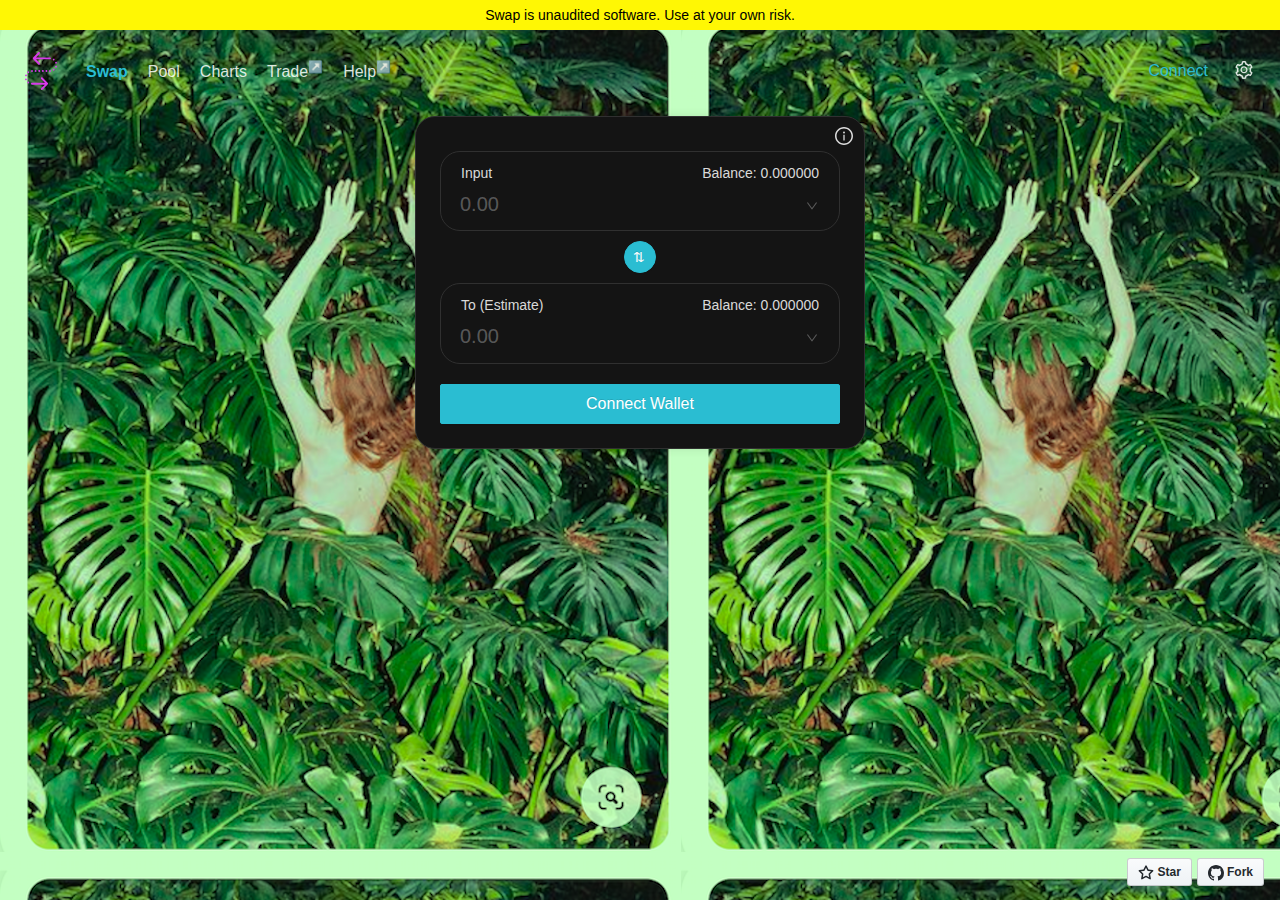
==== commit 633e2897: "Updates" ====
--- a/index.html
+++ b/index.html
@@ -1 +1 @@
-<!doctype html><html lang="en"><head><meta charset="utf-8"/><link rel="icon" href="/logo.ico"/><meta name="viewport" content="width=device-width,initial-scale=1"/><meta name="theme-color" content="#FF92AF"/><meta name="description" content="Serum token swap on Solana"/><link rel="manifest" href="/manifest.json"/><title>Swap | Serum</title><style>#root{height:100%}#root::before{content:"";position:absolute;top:0;left:0;min-width:100%;min-height:100%;filter:grayscale(100%);background-repeat:no-repeat;background-size:cover}.App{position:relative;height:100%;text-align:center;min-width:100%;display:flex;flex-direction:column}</style><link rel="stylesheet" href="https://cdnjs.cloudflare.com/ajax/libs/font-awesome/5.15.1/css/all.min.css" integrity="sha512-+4zCK9k+qNFUR5X+cKL9EIR+ZOhtIloNl9GIKS57V1MyNsYpYcUrUeQc9vNfzsWfV28IaLL3i96P9sdNyeRssA==" crossorigin="anonymous"/><link href="/static/css/2.b5a80ab8.chunk.css" rel="stylesheet"><link href="/static/css/main.52d92d15.chunk.css" rel="stylesheet"></head><body><noscript>You need to enable JavaScript to run this app.</noscript><div id="root"></div><script async src="https://platform.twitter.com/widgets.js" charset="utf-8"></script><script>!function(e){function t(t){for(var n,i,l=t[0],a=t[1],p=t[2],c=0,s=[];c<l.length;c++)i=l[c],Object.prototype.hasOwnProperty.call(o,i)&&o[i]&&s.push(o[i][0]),o[i]=0;for(n in a)Object.prototype.hasOwnProperty.call(a,n)&&(e[n]=a[n]);for(f&&f(t);s.length;)s.shift()();return u.push.apply(u,p||[]),r()}function r(){for(var e,t=0;t<u.length;t++){for(var r=u[t],n=!0,l=1;l<r.length;l++){var a=r[l];0!==o[a]&&(n=!1)}n&&(u.splice(t--,1),e=i(i.s=r[0]))}return e}var n={},o={1:0},u=[];function i(t){if(n[t])return n[t].exports;var r=n[t]={i:t,l:!1,exports:{}};return e[t].call(r.exports,r,r.exports,i),r.l=!0,r.exports}i.m=e,i.c=n,i.d=function(e,t,r){i.o(e,t)||Object.defineProperty(e,t,{enumerable:!0,get:r})},i.r=function(e){"undefined"!=typeof Symbol&&Symbol.toStringTag&&Object.defineProperty(e,Symbol.toStringTag,{value:"Module"}),Object.defineProperty(e,"__esModule",{value:!0})},i.t=function(e,t){if(1&t&&(e=i(e)),8&t)return e;if(4&t&&"object"==typeof e&&e&&e.__esModule)return e;var r=Object.create(null);if(i.r(r),Object.defineProperty(r,"default",{enumerable:!0,value:e}),2&t&&"string"!=typeof e)for(var n in e)i.d(r,n,function(t){return e[t]}.bind(null,n));return r},i.n=function(e){var t=e&&e.__esModule?function(){return e.default}:function(){return e};return i.d(t,"a",t),t},i.o=function(e,t){return Object.prototype.hasOwnProperty.call(e,t)},i.p="/";var l=this["webpackJsonptoken-swap-ui"]=this["webpackJsonptoken-swap-ui"]||[],a=l.push.bind(l);l.push=t,l=l.slice();for(var p=0;p<l.length;p++)t(l[p]);var f=a;r()}([])</script><script src="/static/js/2.0fa90d65.chunk.js"></script><script src="/static/js/main.52673908.chunk.js"></script></body></html>+<!doctype html><html lang="en"><head><meta charset="utf-8"/><link rel="icon" href="/logo.ico"/><meta name="viewport" content="width=device-width,initial-scale=1"/><meta name="theme-color" content="#FF92AF"/><meta name="description" content="Serum token swap on Solana"/><link rel="manifest" href="/manifest.json"/><title>Swap | Serum</title><style>#root{height:100%}#root::before{content:"";position:absolute;top:0;left:0;min-width:100%;min-height:100%;filter:grayscale(100%);background-repeat:no-repeat;background-size:cover}.App{position:relative;height:100%;text-align:center;min-width:100%;display:flex;flex-direction:column}</style><link rel="stylesheet" href="https://cdnjs.cloudflare.com/ajax/libs/font-awesome/5.15.1/css/all.min.css" integrity="sha512-+4zCK9k+qNFUR5X+cKL9EIR+ZOhtIloNl9GIKS57V1MyNsYpYcUrUeQc9vNfzsWfV28IaLL3i96P9sdNyeRssA==" crossorigin="anonymous"/><link href="/static/css/2.b5a80ab8.chunk.css" rel="stylesheet"><link href="/static/css/main.2eafd18e.chunk.css" rel="stylesheet"></head><body><noscript>You need to enable JavaScript to run this app.</noscript><div id="root"></div><script async src="https://platform.twitter.com/widgets.js" charset="utf-8"></script><script>!function(e){function t(t){for(var n,i,l=t[0],a=t[1],p=t[2],c=0,s=[];c<l.length;c++)i=l[c],Object.prototype.hasOwnProperty.call(o,i)&&o[i]&&s.push(o[i][0]),o[i]=0;for(n in a)Object.prototype.hasOwnProperty.call(a,n)&&(e[n]=a[n]);for(f&&f(t);s.length;)s.shift()();return u.push.apply(u,p||[]),r()}function r(){for(var e,t=0;t<u.length;t++){for(var r=u[t],n=!0,l=1;l<r.length;l++){var a=r[l];0!==o[a]&&(n=!1)}n&&(u.splice(t--,1),e=i(i.s=r[0]))}return e}var n={},o={1:0},u=[];function i(t){if(n[t])return n[t].exports;var r=n[t]={i:t,l:!1,exports:{}};return e[t].call(r.exports,r,r.exports,i),r.l=!0,r.exports}i.m=e,i.c=n,i.d=function(e,t,r){i.o(e,t)||Object.defineProperty(e,t,{enumerable:!0,get:r})},i.r=function(e){"undefined"!=typeof Symbol&&Symbol.toStringTag&&Object.defineProperty(e,Symbol.toStringTag,{value:"Module"}),Object.defineProperty(e,"__esModule",{value:!0})},i.t=function(e,t){if(1&t&&(e=i(e)),8&t)return e;if(4&t&&"object"==typeof e&&e&&e.__esModule)return e;var r=Object.create(null);if(i.r(r),Object.defineProperty(r,"default",{enumerable:!0,value:e}),2&t&&"string"!=typeof e)for(var n in e)i.d(r,n,function(t){return e[t]}.bind(null,n));return r},i.n=function(e){var t=e&&e.__esModule?function(){return e.default}:function(){return e};return i.d(t,"a",t),t},i.o=function(e,t){return Object.prototype.hasOwnProperty.call(e,t)},i.p="/";var l=this["webpackJsonptoken-swap-ui"]=this["webpackJsonptoken-swap-ui"]||[],a=l.push.bind(l);l.push=t,l=l.slice();for(var p=0;p<l.length;p++)t(l[p]);var f=a;r()}([])</script><script src="/static/js/2.0fa90d65.chunk.js"></script><script src="/static/js/main.52673908.chunk.js"></script></body></html>--- a/static/css/main.2eafd18e.chunk.css
+++ b/static/css/main.2eafd18e.chunk.css
@@ -0,0 +1,2 @@
+body{font-family:-apple-system,BlinkMacSystemFont,"Segoe UI","Roboto","Oxygen","Ubuntu","Cantarell","Fira Sans","Droid Sans","Helvetica Neue",sans-serif;-webkit-font-smoothing:antialiased;-moz-osx-font-smoothing:grayscale;background-color:#ff92af}code{font-family:source-code-pro,Menlo,Monaco,Consolas,"Courier New",monospace}.ant-image-preview,.ant-modal{pointer-events:none}.ant-image-preview.zoom-appear,.ant-image-preview.zoom-enter,.ant-modal.zoom-appear,.ant-modal.zoom-enter{transform:none;opacity:0;-webkit-animation-duration:.3s;animation-duration:.3s;-webkit-user-select:none;-ms-user-select:none;user-select:none}.ant-image-preview-mask,.ant-modal-mask{position:fixed;top:0;right:0;bottom:0;left:0;z-index:1000;height:100%;background-color:rgba(0,0,0,.45);filter:alpha(opacity=50)}.ant-image-preview-mask-hidden,.ant-modal-mask-hidden{display:none}.ant-image-preview-wrap,.ant-modal-wrap{position:fixed;top:0;right:0;bottom:0;left:0;overflow:auto;outline:0;-webkit-overflow-scrolling:touch}[class*=ant-]::-ms-clear,[class*=ant-] input::-ms-clear,[class*=ant-] input::-ms-reveal,[class^=ant-]::-ms-clear,[class^=ant-] input::-ms-clear,[class^=ant-] input::-ms-reveal{display:none}[class*=ant-],[class*=ant-] *,[class*=ant-] :after,[class*=ant-] :before,[class^=ant-],[class^=ant-] *,[class^=ant-] :after,[class^=ant-] :before{box-sizing:border-box}body,html{width:100%;height:100%}input::-ms-clear,input::-ms-reveal{display:none}*,:after,:before{box-sizing:border-box}html{font-family:sans-serif;line-height:1.15;-webkit-text-size-adjust:100%;-ms-text-size-adjust:100%;-ms-overflow-style:scrollbar;-webkit-tap-highlight-color:rgba(0,0,0,0)}@-ms-viewport{width:device-width}body{margin:0;color:hsla(0,0%,100%,.85);font-size:14px;font-family:-apple-system,BlinkMacSystemFont,"Segoe UI",Roboto,"Helvetica Neue",Arial,"Noto Sans",sans-serif,"Apple Color Emoji","Segoe UI Emoji","Segoe UI Symbol","Noto Color Emoji";font-variant:tabular-nums;line-height:1.5715;background-color:#000;font-feature-settings:"tnum","tnum"}[tabindex="-1"]:focus{outline:none!important}hr{box-sizing:content-box;height:0;overflow:visible}h1,h2,h3,h4,h5,h6{margin-top:0;margin-bottom:.5em;color:hsla(0,0%,100%,.85);font-weight:500}p{margin-top:0;margin-bottom:1em}abbr[data-original-title],abbr[title]{text-decoration:underline;-webkit-text-decoration:underline dotted;text-decoration:underline dotted;border-bottom:0;cursor:help}address{margin-bottom:1em;font-style:normal;line-height:inherit}input[type=number],input[type=password],input[type=text],textarea{-webkit-appearance:none}dl,ol,ul{margin-top:0;margin-bottom:1em}ol ol,ol ul,ul ol,ul ul{margin-bottom:0}dt{font-weight:500}dd{margin-bottom:.5em;margin-left:0}blockquote{margin:0 0 1em}dfn{font-style:italic}b,strong{font-weight:bolder}small{font-size:80%}sub,sup{position:relative;font-size:75%;line-height:0;vertical-align:baseline}sub{bottom:-.25em}sup{top:-.5em}a{color:#2abdd2;text-decoration:none;background-color:transparent;outline:none;cursor:pointer;transition:color .3s;-webkit-text-decoration-skip:objects}a:hover{color:#228290}a:active{color:#4abdca}a:active,a:focus,a:hover{text-decoration:none;outline:0}a[disabled]{color:hsla(0,0%,100%,.3);cursor:not-allowed;pointer-events:none}code,kbd,pre,samp{font-size:1em;font-family:"SFMono-Regular",Consolas,"Liberation Mono",Menlo,Courier,monospace}pre{margin-top:0;margin-bottom:1em;overflow:auto}figure{margin:0 0 1em}img{vertical-align:middle;border-style:none}svg:not(:root){overflow:hidden}[role=button],a,area,button,input:not([type=range]),label,select,summary,textarea{touch-action:manipulation}table{border-collapse:collapse}caption{padding-top:.75em;padding-bottom:.3em;color:hsla(0,0%,100%,.45);text-align:left;caption-side:bottom}th{text-align:inherit}button,input,optgroup,select,textarea{margin:0;color:inherit;font-size:inherit;font-family:inherit;line-height:inherit}button,input{overflow:visible}button,select{text-transform:none}[type=reset],[type=submit],button,html [type=button]{-webkit-appearance:button}[type=button]::-moz-focus-inner,[type=reset]::-moz-focus-inner,[type=submit]::-moz-focus-inner,button::-moz-focus-inner{padding:0;border-style:none}input[type=checkbox],input[type=radio]{box-sizing:border-box;padding:0}input[type=date],input[type=datetime-local],input[type=month],input[type=time]{-webkit-appearance:listbox}textarea{overflow:auto;resize:vertical}fieldset{min-width:0;margin:0;padding:0;border:0}legend{display:block;width:100%;max-width:100%;margin-bottom:.5em;padding:0;color:inherit;font-size:1.5em;line-height:inherit;white-space:normal}progress{vertical-align:baseline}[type=number]::-webkit-inner-spin-button,[type=number]::-webkit-outer-spin-button{height:auto}[type=search]{outline-offset:-2px;-webkit-appearance:none}[type=search]::-webkit-search-cancel-button,[type=search]::-webkit-search-decoration{-webkit-appearance:none}::-webkit-file-upload-button{font:inherit;-webkit-appearance:button}output{display:inline-block}summary{display:list-item}template{display:none}[hidden]{display:none!important}mark{padding:.2em;background-color:#2b2611}::selection{color:#fff;background:#2abdd2}.clearfix:after,.clearfix:before{display:table;content:""}.clearfix:after{clear:both}.anticon{display:inline-block;color:inherit;font-style:normal;line-height:0;text-align:center;text-transform:none;vertical-align:-.125em;text-rendering:optimizeLegibility;-webkit-font-smoothing:antialiased;-moz-osx-font-smoothing:grayscale}.anticon>*{line-height:1}.anticon svg{display:inline-block}.anticon:before{display:none}.anticon .anticon-icon{display:block}.anticon[tabindex]{cursor:pointer}.anticon-spin,.anticon-spin:before{display:inline-block;-webkit-animation:loadingCircle 1s linear infinite;animation:loadingCircle 1s linear infinite}.fade-appear,.fade-enter,.fade-leave{-webkit-animation-duration:.2s;animation-duration:.2s;-webkit-animation-fill-mode:both;animation-fill-mode:both;-webkit-animation-play-state:paused;animation-play-state:paused}.fade-appear.fade-appear-active,.fade-enter.fade-enter-active{-webkit-animation-name:antFadeIn;animation-name:antFadeIn;-webkit-animation-play-state:running;animation-play-state:running}.fade-leave.fade-leave-active{-webkit-animation-name:antFadeOut;animation-name:antFadeOut;-webkit-animation-play-state:running;animation-play-state:running;pointer-events:none}.fade-appear,.fade-enter{opacity:0}.fade-appear,.fade-enter,.fade-leave{-webkit-animation-timing-function:linear;animation-timing-function:linear}@-webkit-keyframes antFadeIn{0%{opacity:0}to{opacity:1}}@keyframes antFadeIn{0%{opacity:0}to{opacity:1}}@-webkit-keyframes antFadeOut{0%{opacity:1}to{opacity:0}}@keyframes antFadeOut{0%{opacity:1}to{opacity:0}}.move-up-appear,.move-up-enter,.move-up-leave{-webkit-animation-duration:.2s;animation-duration:.2s;-webkit-animation-fill-mode:both;animation-fill-mode:both;-webkit-animation-play-state:paused;animation-play-state:paused}.move-up-appear.move-up-appear-active,.move-up-enter.move-up-enter-active{-webkit-animation-name:antMoveUpIn;animation-name:antMoveUpIn;-webkit-animation-play-state:running;animation-play-state:running}.move-up-leave.move-up-leave-active{-webkit-animation-name:antMoveUpOut;animation-name:antMoveUpOut;-webkit-animation-play-state:running;animation-play-state:running;pointer-events:none}.move-up-appear,.move-up-enter{opacity:0;-webkit-animation-timing-function:cubic-bezier(.08,.82,.17,1);animation-timing-function:cubic-bezier(.08,.82,.17,1)}.move-up-leave{-webkit-animation-timing-function:cubic-bezier(.6,.04,.98,.34);animation-timing-function:cubic-bezier(.6,.04,.98,.34)}.move-down-appear,.move-down-enter,.move-down-leave{-webkit-animation-duration:.2s;animation-duration:.2s;-webkit-animation-fill-mode:both;animation-fill-mode:both;-webkit-animation-play-state:paused;animation-play-state:paused}.move-down-appear.move-down-appear-active,.move-down-enter.move-down-enter-active{-webkit-animation-name:antMoveDownIn;animation-name:antMoveDownIn;-webkit-animation-play-state:running;animation-play-state:running}.move-down-leave.move-down-leave-active{-webkit-animation-name:antMoveDownOut;animation-name:antMoveDownOut;-webkit-animation-play-state:running;animation-play-state:running;pointer-events:none}.move-down-appear,.move-down-enter{opacity:0;-webkit-animation-timing-function:cubic-bezier(.08,.82,.17,1);animation-timing-function:cubic-bezier(.08,.82,.17,1)}.move-down-leave{-webkit-animation-timing-function:cubic-bezier(.6,.04,.98,.34);animation-timing-function:cubic-bezier(.6,.04,.98,.34)}.move-left-appear,.move-left-enter,.move-left-leave{-webkit-animation-duration:.2s;animation-duration:.2s;-webkit-animation-fill-mode:both;animation-fill-mode:both;-webkit-animation-play-state:paused;animation-play-state:paused}.move-left-appear.move-left-appear-active,.move-left-enter.move-left-enter-active{-webkit-animation-name:antMoveLeftIn;animation-name:antMoveLeftIn;-webkit-animation-play-state:running;animation-play-state:running}.move-left-leave.move-left-leave-active{-webkit-animation-name:antMoveLeftOut;animation-name:antMoveLeftOut;-webkit-animation-play-state:running;animation-play-state:running;pointer-events:none}.move-left-appear,.move-left-enter{opacity:0;-webkit-animation-timing-function:cubic-bezier(.08,.82,.17,1);animation-timing-function:cubic-bezier(.08,.82,.17,1)}.move-left-leave{-webkit-animation-timing-function:cubic-bezier(.6,.04,.98,.34);animation-timing-function:cubic-bezier(.6,.04,.98,.34)}.move-right-appear,.move-right-enter,.move-right-leave{-webkit-animation-duration:.2s;animation-duration:.2s;-webkit-animation-fill-mode:both;animation-fill-mode:both;-webkit-animation-play-state:paused;animation-play-state:paused}.move-right-appear.move-right-appear-active,.move-right-enter.move-right-enter-active{-webkit-animation-name:antMoveRightIn;animation-name:antMoveRightIn;-webkit-animation-play-state:running;animation-play-state:running}.move-right-leave.move-right-leave-active{-webkit-animation-name:antMoveRightOut;animation-name:antMoveRightOut;-webkit-animation-play-state:running;animation-play-state:running;pointer-events:none}.move-right-appear,.move-right-enter{opacity:0;-webkit-animation-timing-function:cubic-bezier(.08,.82,.17,1);animation-timing-function:cubic-bezier(.08,.82,.17,1)}.move-right-leave{-webkit-animation-timing-function:cubic-bezier(.6,.04,.98,.34);animation-timing-function:cubic-bezier(.6,.04,.98,.34)}@-webkit-keyframes antMoveDownIn{0%{transform:translateY(100%);transform-origin:0 0;opacity:0}to{transform:translateY(0);transform-origin:0 0;opacity:1}}@keyframes antMoveDownIn{0%{transform:translateY(100%);transform-origin:0 0;opacity:0}to{transform:translateY(0);transform-origin:0 0;opacity:1}}@-webkit-keyframes antMoveDownOut{0%{transform:translateY(0);transform-origin:0 0;opacity:1}to{transform:translateY(100%);transform-origin:0 0;opacity:0}}@keyframes antMoveDownOut{0%{transform:translateY(0);transform-origin:0 0;opacity:1}to{transform:translateY(100%);transform-origin:0 0;opacity:0}}@-webkit-keyframes antMoveLeftIn{0%{transform:translateX(-100%);transform-origin:0 0;opacity:0}to{transform:translateX(0);transform-origin:0 0;opacity:1}}@keyframes antMoveLeftIn{0%{transform:translateX(-100%);transform-origin:0 0;opacity:0}to{transform:translateX(0);transform-origin:0 0;opacity:1}}@-webkit-keyframes antMoveLeftOut{0%{transform:translateX(0);transform-origin:0 0;opacity:1}to{transform:translateX(-100%);transform-origin:0 0;opacity:0}}@keyframes antMoveLeftOut{0%{transform:translateX(0);transform-origin:0 0;opacity:1}to{transform:translateX(-100%);transform-origin:0 0;opacity:0}}@-webkit-keyframes antMoveRightIn{0%{transform:translateX(100%);transform-origin:0 0;opacity:0}to{transform:translateX(0);transform-origin:0 0;opacity:1}}@keyframes antMoveRightIn{0%{transform:translateX(100%);transform-origin:0 0;opacity:0}to{transform:translateX(0);transform-origin:0 0;opacity:1}}@-webkit-keyframes antMoveRightOut{0%{transform:translateX(0);transform-origin:0 0;opacity:1}to{transform:translateX(100%);transform-origin:0 0;opacity:0}}@keyframes antMoveRightOut{0%{transform:translateX(0);transform-origin:0 0;opacity:1}to{transform:translateX(100%);transform-origin:0 0;opacity:0}}@-webkit-keyframes antMoveUpIn{0%{transform:translateY(-100%);transform-origin:0 0;opacity:0}to{transform:translateY(0);transform-origin:0 0;opacity:1}}@keyframes antMoveUpIn{0%{transform:translateY(-100%);transform-origin:0 0;opacity:0}to{transform:translateY(0);transform-origin:0 0;opacity:1}}@-webkit-keyframes antMoveUpOut{0%{transform:translateY(0);transform-origin:0 0;opacity:1}to{transform:translateY(-100%);transform-origin:0 0;opacity:0}}@keyframes antMoveUpOut{0%{transform:translateY(0);transform-origin:0 0;opacity:1}to{transform:translateY(-100%);transform-origin:0 0;opacity:0}}@-webkit-keyframes loadingCircle{to{transform:rotate(1turn)}}@keyframes loadingCircle{to{transform:rotate(1turn)}}[ant-click-animating-without-extra-node=true],[ant-click-animating=true]{position:relative}html{--antd-wave-shadow-color:#2abdd2;--scroll-bar:0}.ant-click-animating-node,[ant-click-animating-without-extra-node=true]:after{position:absolute;top:0;right:0;bottom:0;left:0;display:block;border-radius:inherit;box-shadow:0 0 0 0 #2abdd2;box-shadow:0 0 0 0 var(--antd-wave-shadow-color);opacity:.2;-webkit-animation:fadeEffect 2s cubic-bezier(.08,.82,.17,1),waveEffect .4s cubic-bezier(.08,.82,.17,1);animation:fadeEffect 2s cubic-bezier(.08,.82,.17,1),waveEffect .4s cubic-bezier(.08,.82,.17,1);-webkit-animation-fill-mode:forwards;animation-fill-mode:forwards;content:"";pointer-events:none}@-webkit-keyframes waveEffect{to{box-shadow:0 0 0 #2abdd2;box-shadow:0 0 0 6px #2abdd2;box-shadow:0 0 0 6px var(--antd-wave-shadow-color)}}@keyframes waveEffect{to{box-shadow:0 0 0 #2abdd2;box-shadow:0 0 0 6px #2abdd2;box-shadow:0 0 0 6px var(--antd-wave-shadow-color)}}@-webkit-keyframes fadeEffect{to{opacity:0}}@keyframes fadeEffect{to{opacity:0}}.slide-up-appear,.slide-up-enter,.slide-up-leave{-webkit-animation-duration:.2s;animation-duration:.2s;-webkit-animation-fill-mode:both;animation-fill-mode:both;-webkit-animation-play-state:paused;animation-play-state:paused}.slide-up-appear.slide-up-appear-active,.slide-up-enter.slide-up-enter-active{-webkit-animation-name:antSlideUpIn;animation-name:antSlideUpIn;-webkit-animation-play-state:running;animation-play-state:running}.slide-up-leave.slide-up-leave-active{-webkit-animation-name:antSlideUpOut;animation-name:antSlideUpOut;-webkit-animation-play-state:running;animation-play-state:running;pointer-events:none}.slide-up-appear,.slide-up-enter{opacity:0;-webkit-animation-timing-function:cubic-bezier(.23,1,.32,1);animation-timing-function:cubic-bezier(.23,1,.32,1)}.slide-up-leave{-webkit-animation-timing-function:cubic-bezier(.755,.05,.855,.06);animation-timing-function:cubic-bezier(.755,.05,.855,.06)}.slide-down-appear,.slide-down-enter,.slide-down-leave{-webkit-animation-duration:.2s;animation-duration:.2s;-webkit-animation-fill-mode:both;animation-fill-mode:both;-webkit-animation-play-state:paused;animation-play-state:paused}.slide-down-appear.slide-down-appear-active,.slide-down-enter.slide-down-enter-active{-webkit-animation-name:antSlideDownIn;animation-name:antSlideDownIn;-webkit-animation-play-state:running;animation-play-state:running}.slide-down-leave.slide-down-leave-active{-webkit-animation-name:antSlideDownOut;animation-name:antSlideDownOut;-webkit-animation-play-state:running;animation-play-state:running;pointer-events:none}.slide-down-appear,.slide-down-enter{opacity:0;-webkit-animation-timing-function:cubic-bezier(.23,1,.32,1);animation-timing-function:cubic-bezier(.23,1,.32,1)}.slide-down-leave{-webkit-animation-timing-function:cubic-bezier(.755,.05,.855,.06);animation-timing-function:cubic-bezier(.755,.05,.855,.06)}.slide-left-appear,.slide-left-enter,.slide-left-leave{-webkit-animation-duration:.2s;animation-duration:.2s;-webkit-animation-fill-mode:both;animation-fill-mode:both;-webkit-animation-play-state:paused;animation-play-state:paused}.slide-left-appear.slide-left-appear-active,.slide-left-enter.slide-left-enter-active{-webkit-animation-name:antSlideLeftIn;animation-name:antSlideLeftIn;-webkit-animation-play-state:running;animation-play-state:running}.slide-left-leave.slide-left-leave-active{-webkit-animation-name:antSlideLeftOut;animation-name:antSlideLeftOut;-webkit-animation-play-state:running;animation-play-state:running;pointer-events:none}.slide-left-appear,.slide-left-enter{opacity:0;-webkit-animation-timing-function:cubic-bezier(.23,1,.32,1);animation-timing-function:cubic-bezier(.23,1,.32,1)}.slide-left-leave{-webkit-animation-timing-function:cubic-bezier(.755,.05,.855,.06);animation-timing-function:cubic-bezier(.755,.05,.855,.06)}.slide-right-appear,.slide-right-enter,.slide-right-leave{-webkit-animation-duration:.2s;animation-duration:.2s;-webkit-animation-fill-mode:both;animation-fill-mode:both;-webkit-animation-play-state:paused;animation-play-state:paused}.slide-right-appear.slide-right-appear-active,.slide-right-enter.slide-right-enter-active{-webkit-animation-name:antSlideRightIn;animation-name:antSlideRightIn;-webkit-animation-play-state:running;animation-play-state:running}.slide-right-leave.slide-right-leave-active{-webkit-animation-name:antSlideRightOut;animation-name:antSlideRightOut;-webkit-animation-play-state:running;animation-play-state:running;pointer-events:none}.slide-right-appear,.slide-right-enter{opacity:0;-webkit-animation-timing-function:cubic-bezier(.23,1,.32,1);animation-timing-function:cubic-bezier(.23,1,.32,1)}.slide-right-leave{-webkit-animation-timing-function:cubic-bezier(.755,.05,.855,.06);animation-timing-function:cubic-bezier(.755,.05,.855,.06)}@-webkit-keyframes antSlideUpIn{0%{transform:scaleY(.8);transform-origin:0 0;opacity:0}to{transform:scaleY(1);transform-origin:0 0;opacity:1}}@keyframes antSlideUpIn{0%{transform:scaleY(.8);transform-origin:0 0;opacity:0}to{transform:scaleY(1);transform-origin:0 0;opacity:1}}@-webkit-keyframes antSlideUpOut{0%{transform:scaleY(1);transform-origin:0 0;opacity:1}to{transform:scaleY(.8);transform-origin:0 0;opacity:0}}@keyframes antSlideUpOut{0%{transform:scaleY(1);transform-origin:0 0;opacity:1}to{transform:scaleY(.8);transform-origin:0 0;opacity:0}}@-webkit-keyframes antSlideDownIn{0%{transform:scaleY(.8);transform-origin:100% 100%;opacity:0}to{transform:scaleY(1);transform-origin:100% 100%;opacity:1}}@keyframes antSlideDownIn{0%{transform:scaleY(.8);transform-origin:100% 100%;opacity:0}to{transform:scaleY(1);transform-origin:100% 100%;opacity:1}}@-webkit-keyframes antSlideDownOut{0%{transform:scaleY(1);transform-origin:100% 100%;opacity:1}to{transform:scaleY(.8);transform-origin:100% 100%;opacity:0}}@keyframes antSlideDownOut{0%{transform:scaleY(1);transform-origin:100% 100%;opacity:1}to{transform:scaleY(.8);transform-origin:100% 100%;opacity:0}}@-webkit-keyframes antSlideLeftIn{0%{transform:scaleX(.8);transform-origin:0 0;opacity:0}to{transform:scaleX(1);transform-origin:0 0;opacity:1}}@keyframes antSlideLeftIn{0%{transform:scaleX(.8);transform-origin:0 0;opacity:0}to{transform:scaleX(1);transform-origin:0 0;opacity:1}}@-webkit-keyframes antSlideLeftOut{0%{transform:scaleX(1);transform-origin:0 0;opacity:1}to{transform:scaleX(.8);transform-origin:0 0;opacity:0}}@keyframes antSlideLeftOut{0%{transform:scaleX(1);transform-origin:0 0;opacity:1}to{transform:scaleX(.8);transform-origin:0 0;opacity:0}}@-webkit-keyframes antSlideRightIn{0%{transform:scaleX(.8);transform-origin:100% 0;opacity:0}to{transform:scaleX(1);transform-origin:100% 0;opacity:1}}@keyframes antSlideRightIn{0%{transform:scaleX(.8);transform-origin:100% 0;opacity:0}to{transform:scaleX(1);transform-origin:100% 0;opacity:1}}@-webkit-keyframes antSlideRightOut{0%{transform:scaleX(1);transform-origin:100% 0;opacity:1}to{transform:scaleX(.8);transform-origin:100% 0;opacity:0}}@keyframes antSlideRightOut{0%{transform:scaleX(1);transform-origin:100% 0;opacity:1}to{transform:scaleX(.8);transform-origin:100% 0;opacity:0}}.zoom-appear,.zoom-enter,.zoom-leave{-webkit-animation-duration:.2s;animation-duration:.2s;-webkit-animation-fill-mode:both;animation-fill-mode:both;-webkit-animation-play-state:paused;animation-play-state:paused}.zoom-appear.zoom-appear-active,.zoom-enter.zoom-enter-active{-webkit-animation-name:antZoomIn;animation-name:antZoomIn;-webkit-animation-play-state:running;animation-play-state:running}.zoom-leave.zoom-leave-active{-webkit-animation-name:antZoomOut;animation-name:antZoomOut;-webkit-animation-play-state:running;animation-play-state:running;pointer-events:none}.zoom-appear,.zoom-enter{transform:scale(0);opacity:0;-webkit-animation-timing-function:cubic-bezier(.08,.82,.17,1);animation-timing-function:cubic-bezier(.08,.82,.17,1)}.zoom-appear-prepare,.zoom-enter-prepare{transform:none}.zoom-leave{-webkit-animation-timing-function:cubic-bezier(.78,.14,.15,.86);animation-timing-function:cubic-bezier(.78,.14,.15,.86)}.zoom-big-appear,.zoom-big-enter,.zoom-big-leave{-webkit-animation-duration:.2s;animation-duration:.2s;-webkit-animation-fill-mode:both;animation-fill-mode:both;-webkit-animation-play-state:paused;animation-play-state:paused}.zoom-big-appear.zoom-big-appear-active,.zoom-big-enter.zoom-big-enter-active{-webkit-animation-name:antZoomBigIn;animation-name:antZoomBigIn;-webkit-animation-play-state:running;animation-play-state:running}.zoom-big-leave.zoom-big-leave-active{-webkit-animation-name:antZoomBigOut;animation-name:antZoomBigOut;-webkit-animation-play-state:running;animation-play-state:running;pointer-events:none}.zoom-big-appear,.zoom-big-enter{transform:scale(0);opacity:0;-webkit-animation-timing-function:cubic-bezier(.08,.82,.17,1);animation-timing-function:cubic-bezier(.08,.82,.17,1)}.zoom-big-appear-prepare,.zoom-big-enter-prepare{transform:none}.zoom-big-leave{-webkit-animation-timing-function:cubic-bezier(.78,.14,.15,.86);animation-timing-function:cubic-bezier(.78,.14,.15,.86)}.zoom-big-fast-appear,.zoom-big-fast-enter,.zoom-big-fast-leave{-webkit-animation-duration:.1s;animation-duration:.1s;-webkit-animation-fill-mode:both;animation-fill-mode:both;-webkit-animation-play-state:paused;animation-play-state:paused}.zoom-big-fast-appear.zoom-big-fast-appear-active,.zoom-big-fast-enter.zoom-big-fast-enter-active{-webkit-animation-name:antZoomBigIn;animation-name:antZoomBigIn;-webkit-animation-play-state:running;animation-play-state:running}.zoom-big-fast-leave.zoom-big-fast-leave-active{-webkit-animation-name:antZoomBigOut;animation-name:antZoomBigOut;-webkit-animation-play-state:running;animation-play-state:running;pointer-events:none}.zoom-big-fast-appear,.zoom-big-fast-enter{transform:scale(0);opacity:0;-webkit-animation-timing-function:cubic-bezier(.08,.82,.17,1);animation-timing-function:cubic-bezier(.08,.82,.17,1)}.zoom-big-fast-appear-prepare,.zoom-big-fast-enter-prepare{transform:none}.zoom-big-fast-leave{-webkit-animation-timing-function:cubic-bezier(.78,.14,.15,.86);animation-timing-function:cubic-bezier(.78,.14,.15,.86)}.zoom-up-appear,.zoom-up-enter,.zoom-up-leave{-webkit-animation-duration:.2s;animation-duration:.2s;-webkit-animation-fill-mode:both;animation-fill-mode:both;-webkit-animation-play-state:paused;animation-play-state:paused}.zoom-up-appear.zoom-up-appear-active,.zoom-up-enter.zoom-up-enter-active{-webkit-animation-name:antZoomUpIn;animation-name:antZoomUpIn;-webkit-animation-play-state:running;animation-play-state:running}.zoom-up-leave.zoom-up-leave-active{-webkit-animation-name:antZoomUpOut;animation-name:antZoomUpOut;-webkit-animation-play-state:running;animation-play-state:running;pointer-events:none}.zoom-up-appear,.zoom-up-enter{transform:scale(0);opacity:0;-webkit-animation-timing-function:cubic-bezier(.08,.82,.17,1);animation-timing-function:cubic-bezier(.08,.82,.17,1)}.zoom-up-appear-prepare,.zoom-up-enter-prepare{transform:none}.zoom-up-leave{-webkit-animation-timing-function:cubic-bezier(.78,.14,.15,.86);animation-timing-function:cubic-bezier(.78,.14,.15,.86)}.zoom-down-appear,.zoom-down-enter,.zoom-down-leave{-webkit-animation-duration:.2s;animation-duration:.2s;-webkit-animation-fill-mode:both;animation-fill-mode:both;-webkit-animation-play-state:paused;animation-play-state:paused}.zoom-down-appear.zoom-down-appear-active,.zoom-down-enter.zoom-down-enter-active{-webkit-animation-name:antZoomDownIn;animation-name:antZoomDownIn;-webkit-animation-play-state:running;animation-play-state:running}.zoom-down-leave.zoom-down-leave-active{-webkit-animation-name:antZoomDownOut;animation-name:antZoomDownOut;-webkit-animation-play-state:running;animation-play-state:running;pointer-events:none}.zoom-down-appear,.zoom-down-enter{transform:scale(0);opacity:0;-webkit-animation-timing-function:cubic-bezier(.08,.82,.17,1);animation-timing-function:cubic-bezier(.08,.82,.17,1)}.zoom-down-appear-prepare,.zoom-down-enter-prepare{transform:none}.zoom-down-leave{-webkit-animation-timing-function:cubic-bezier(.78,.14,.15,.86);animation-timing-function:cubic-bezier(.78,.14,.15,.86)}.zoom-left-appear,.zoom-left-enter,.zoom-left-leave{-webkit-animation-duration:.2s;animation-duration:.2s;-webkit-animation-fill-mode:both;animation-fill-mode:both;-webkit-animation-play-state:paused;animation-play-state:paused}.zoom-left-appear.zoom-left-appear-active,.zoom-left-enter.zoom-left-enter-active{-webkit-animation-name:antZoomLeftIn;animation-name:antZoomLeftIn;-webkit-animation-play-state:running;animation-play-state:running}.zoom-left-leave.zoom-left-leave-active{-webkit-animation-name:antZoomLeftOut;animation-name:antZoomLeftOut;-webkit-animation-play-state:running;animation-play-state:running;pointer-events:none}.zoom-left-appear,.zoom-left-enter{transform:scale(0);opacity:0;-webkit-animation-timing-function:cubic-bezier(.08,.82,.17,1);animation-timing-function:cubic-bezier(.08,.82,.17,1)}.zoom-left-appear-prepare,.zoom-left-enter-prepare{transform:none}.zoom-left-leave{-webkit-animation-timing-function:cubic-bezier(.78,.14,.15,.86);animation-timing-function:cubic-bezier(.78,.14,.15,.86)}.zoom-right-appear,.zoom-right-enter,.zoom-right-leave{-webkit-animation-duration:.2s;animation-duration:.2s;-webkit-animation-fill-mode:both;animation-fill-mode:both;-webkit-animation-play-state:paused;animation-play-state:paused}.zoom-right-appear.zoom-right-appear-active,.zoom-right-enter.zoom-right-enter-active{-webkit-animation-name:antZoomRightIn;animation-name:antZoomRightIn;-webkit-animation-play-state:running;animation-play-state:running}.zoom-right-leave.zoom-right-leave-active{-webkit-animation-name:antZoomRightOut;animation-name:antZoomRightOut;-webkit-animation-play-state:running;animation-play-state:running;pointer-events:none}.zoom-right-appear,.zoom-right-enter{transform:scale(0);opacity:0;-webkit-animation-timing-function:cubic-bezier(.08,.82,.17,1);animation-timing-function:cubic-bezier(.08,.82,.17,1)}.zoom-right-appear-prepare,.zoom-right-enter-prepare{transform:none}.zoom-right-leave{-webkit-animation-timing-function:cubic-bezier(.78,.14,.15,.86);animation-timing-function:cubic-bezier(.78,.14,.15,.86)}@-webkit-keyframes antZoomIn{0%{transform:scale(.2);opacity:0}to{transform:scale(1);opacity:1}}@keyframes antZoomIn{0%{transform:scale(.2);opacity:0}to{transform:scale(1);opacity:1}}@-webkit-keyframes antZoomOut{0%{transform:scale(1)}to{transform:scale(.2);opacity:0}}@keyframes antZoomOut{0%{transform:scale(1)}to{transform:scale(.2);opacity:0}}@-webkit-keyframes antZoomBigIn{0%{transform:scale(.8);opacity:0}to{transform:scale(1);opacity:1}}@keyframes antZoomBigIn{0%{transform:scale(.8);opacity:0}to{transform:scale(1);opacity:1}}@-webkit-keyframes antZoomBigOut{0%{transform:scale(1)}to{transform:scale(.8);opacity:0}}@keyframes antZoomBigOut{0%{transform:scale(1)}to{transform:scale(.8);opacity:0}}@-webkit-keyframes antZoomUpIn{0%{transform:scale(.8);transform-origin:50% 0;opacity:0}to{transform:scale(1);transform-origin:50% 0}}@keyframes antZoomUpIn{0%{transform:scale(.8);transform-origin:50% 0;opacity:0}to{transform:scale(1);transform-origin:50% 0}}@-webkit-keyframes antZoomUpOut{0%{transform:scale(1);transform-origin:50% 0}to{transform:scale(.8);transform-origin:50% 0;opacity:0}}@keyframes antZoomUpOut{0%{transform:scale(1);transform-origin:50% 0}to{transform:scale(.8);transform-origin:50% 0;opacity:0}}@-webkit-keyframes antZoomLeftIn{0%{transform:scale(.8);transform-origin:0 50%;opacity:0}to{transform:scale(1);transform-origin:0 50%}}@keyframes antZoomLeftIn{0%{transform:scale(.8);transform-origin:0 50%;opacity:0}to{transform:scale(1);transform-origin:0 50%}}@-webkit-keyframes antZoomLeftOut{0%{transform:scale(1);transform-origin:0 50%}to{transform:scale(.8);transform-origin:0 50%;opacity:0}}@keyframes antZoomLeftOut{0%{transform:scale(1);transform-origin:0 50%}to{transform:scale(.8);transform-origin:0 50%;opacity:0}}@-webkit-keyframes antZoomRightIn{0%{transform:scale(.8);transform-origin:100% 50%;opacity:0}to{transform:scale(1);transform-origin:100% 50%}}@keyframes antZoomRightIn{0%{transform:scale(.8);transform-origin:100% 50%;opacity:0}to{transform:scale(1);transform-origin:100% 50%}}@-webkit-keyframes antZoomRightOut{0%{transform:scale(1);transform-origin:100% 50%}to{transform:scale(.8);transform-origin:100% 50%;opacity:0}}@keyframes antZoomRightOut{0%{transform:scale(1);transform-origin:100% 50%}to{transform:scale(.8);transform-origin:100% 50%;opacity:0}}@-webkit-keyframes antZoomDownIn{0%{transform:scale(.8);transform-origin:50% 100%;opacity:0}to{transform:scale(1);transform-origin:50% 100%}}@keyframes antZoomDownIn{0%{transform:scale(.8);transform-origin:50% 100%;opacity:0}to{transform:scale(1);transform-origin:50% 100%}}@-webkit-keyframes antZoomDownOut{0%{transform:scale(1);transform-origin:50% 100%}to{transform:scale(.8);transform-origin:50% 100%;opacity:0}}@keyframes antZoomDownOut{0%{transform:scale(1);transform-origin:50% 100%}to{transform:scale(.8);transform-origin:50% 100%;opacity:0}}.ant-motion-collapse-legacy{overflow:hidden}.ant-motion-collapse,.ant-motion-collapse-legacy-active{transition:height .15s cubic-bezier(.645,.045,.355,1),opacity .15s cubic-bezier(.645,.045,.355,1)!important}.ant-motion-collapse{overflow:hidden}.ant-affix{position:fixed;z-index:10}.ant-alert{box-sizing:border-box;margin:0;color:hsla(0,0%,100%,.85);font-size:14px;font-variant:tabular-nums;line-height:1.5715;list-style:none;font-feature-settings:"tnum","tnum";position:relative;padding:8px 15px 8px 37px;word-wrap:break-word;border-radius:2px}.ant-alert.ant-alert-no-icon{padding:8px 15px}.ant-alert.ant-alert-no-icon .ant-alert-close-icon{top:12.0005px}.ant-alert.ant-alert-closable{padding-right:30px}.ant-alert-icon{position:absolute;top:12.0005px;left:16px}.ant-alert-description{display:none;font-size:14px;line-height:22px}.ant-alert-success{background-color:#162312;border:1px solid #274916}.ant-alert-success .ant-alert-icon{color:#49aa19}.ant-alert-info{background-color:#132125;border:1px solid #1b474d}.ant-alert-info .ant-alert-icon{color:#2abdd2}.ant-alert-warning{background-color:#2b2111;border:1px solid #594214}.ant-alert-warning .ant-alert-icon{color:#d89614}.ant-alert-error{background-color:#2a1215;border:1px solid #58181c}.ant-alert-error .ant-alert-icon{color:#a61d24}.ant-alert-error .ant-alert-description>pre{margin:0;padding:0}.ant-alert-close-icon{position:absolute;top:12.0005px;right:16px;padding:0;overflow:hidden;font-size:12px;line-height:12px;background-color:transparent;border:none;outline:none;cursor:pointer}.ant-alert-close-icon .anticon-close{color:hsla(0,0%,100%,.45);transition:color .3s}.ant-alert-close-icon .anticon-close:hover{color:hsla(0,0%,100%,.75)}.ant-alert-close-text{color:hsla(0,0%,100%,.45);transition:color .3s}.ant-alert-close-text:hover{color:hsla(0,0%,100%,.75)}.ant-alert-with-description{position:relative;padding:15px 15px 15px 63px;color:hsla(0,0%,100%,.85);line-height:1.5715;border-radius:2px}.ant-alert-with-description.ant-alert-no-icon{padding:15px}.ant-alert-with-description .ant-alert-icon{position:absolute;top:15px;left:24px;font-size:24px}.ant-alert-with-description .ant-alert-close-icon{position:absolute;top:16px;right:16px;font-size:14px;cursor:pointer}.ant-alert-with-description .ant-alert-message{display:block;margin-bottom:4px;color:hsla(0,0%,100%,.85);font-size:16px}.ant-alert-message{color:hsla(0,0%,100%,.85)}.ant-alert-with-description .ant-alert-description{display:block}.ant-alert.ant-alert-motion-leave{overflow:hidden;opacity:1;transition:max-height .3s cubic-bezier(.78,.14,.15,.86),opacity .3s cubic-bezier(.78,.14,.15,.86),padding-top .3s cubic-bezier(.78,.14,.15,.86),padding-bottom .3s cubic-bezier(.78,.14,.15,.86),margin-bottom .3s cubic-bezier(.78,.14,.15,.86)}.ant-alert.ant-alert-motion-leave-active{max-height:0;margin-bottom:0!important;padding-top:0;padding-bottom:0;opacity:0}.ant-alert-banner{margin-bottom:0;border:0;border-radius:0}.ant-alert.ant-alert-rtl{padding:8px 37px 8px 15px;direction:rtl}.ant-alert-rtl.ant-alert.ant-alert-no-icon{padding:8px 15px}.ant-alert.ant-alert-rtl.ant-alert.ant-alert-closable{padding-right:37px;padding-left:30px}.ant-alert.ant-alert-rtl.ant-alert.ant-alert-no-icon.ant-alert-closable{padding-right:15px;padding-left:30px}.ant-alert-rtl .ant-alert-icon{right:16px;left:auto}.ant-alert-rtl .ant-alert-close-icon{right:auto;left:16px}.ant-alert.ant-alert-rtl.ant-alert-with-description,.ant-alert.ant-alert-rtl.ant-alert-with-description.ant-alert-closable{padding:15px 63px 15px 15px}.ant-alert.ant-alert-rtl.ant-alert-with-description.ant-alert-no-icon{padding:15px}.ant-alert-rtl.ant-alert-with-description .ant-alert-icon{right:24px;left:auto}.ant-alert-rtl.ant-alert-with-description .ant-alert-close-icon{right:auto;left:16px}.ant-anchor{box-sizing:border-box;margin:0;color:hsla(0,0%,100%,.85);font-size:14px;font-variant:tabular-nums;line-height:1.5715;list-style:none;font-feature-settings:"tnum","tnum";position:relative;padding:0 0 0 2px}.ant-anchor-wrapper{margin-left:-4px;padding-left:4px;overflow:auto;background-color:#141414}.ant-anchor-ink{position:absolute;top:0;left:0;height:100%}.ant-anchor-ink:before{position:relative;display:block;width:2px;height:100%;margin:0 auto;background-color:#303030;content:" "}.ant-anchor-ink-ball{position:absolute;left:50%;display:none;width:8px;height:8px;background-color:#141414;border:2px solid #2abdd2;border-radius:8px;transform:translateX(-50%);transition:top .3s ease-in-out}.ant-anchor-ink-ball.visible{display:inline-block}.ant-anchor.fixed .ant-anchor-ink .ant-anchor-ink-ball{display:none}.ant-anchor-link{padding:7px 0 7px 16px;line-height:1.143}.ant-anchor-link-title{position:relative;display:block;margin-bottom:6px;overflow:hidden;color:hsla(0,0%,100%,.85);white-space:nowrap;text-overflow:ellipsis;transition:all .3s}.ant-anchor-link-title:only-child{margin-bottom:0}.ant-anchor-link-active>.ant-anchor-link-title{color:#2abdd2}.ant-anchor-link .ant-anchor-link{padding-top:5px;padding-bottom:5px}.ant-anchor-rtl{direction:rtl}.ant-anchor-rtl.ant-anchor-wrapper{margin-right:-4px;margin-left:0;padding-right:4px;padding-left:0}.ant-anchor-rtl .ant-anchor-ink{right:0;left:auto}.ant-anchor-rtl .ant-anchor-ink-ball{right:50%;left:0;transform:translateX(50%)}.ant-anchor-rtl .ant-anchor-link{padding:7px 16px 7px 0}.ant-select-auto-complete{box-sizing:border-box;margin:0;padding:0;color:hsla(0,0%,100%,.85);font-size:14px;font-variant:tabular-nums;line-height:1.5715;list-style:none;font-feature-settings:"tnum","tnum"}.ant-select-auto-complete .ant-select-clear{right:13px}.ant-avatar{box-sizing:border-box;margin:0;padding:0;color:hsla(0,0%,100%,.85);font-size:14px;font-variant:tabular-nums;line-height:1.5715;list-style:none;font-feature-settings:"tnum","tnum";position:relative;display:inline-block;overflow:hidden;color:#fff;white-space:nowrap;text-align:center;vertical-align:middle;background:hsla(0,0%,100%,.3);width:32px;height:32px;line-height:32px;border-radius:50%}.ant-avatar-image{background:transparent}.ant-avatar-string{position:absolute;left:50%;transform-origin:0 center}.ant-avatar.ant-avatar-icon{font-size:18px}.ant-avatar.ant-avatar-icon>.anticon{margin:0}.ant-avatar-lg{width:40px;height:40px;line-height:40px;border-radius:50%}.ant-avatar-lg-string{position:absolute;left:50%;transform-origin:0 center}.ant-avatar-lg.ant-avatar-icon{font-size:24px}.ant-avatar-lg.ant-avatar-icon>.anticon{margin:0}.ant-avatar-sm{width:24px;height:24px;line-height:24px;border-radius:50%}.ant-avatar-sm-string{position:absolute;left:50%;transform-origin:0 center}.ant-avatar-sm.ant-avatar-icon{font-size:14px}.ant-avatar-sm.ant-avatar-icon>.anticon{margin:0}.ant-avatar-square{border-radius:2px}.ant-avatar>img{display:block;width:100%;height:100%;object-fit:cover}.ant-avatar-group{display:inline-flex}.ant-avatar-group .ant-avatar{border:1px solid #fff}.ant-avatar-group .ant-avatar:not(:first-child){margin-left:-8px}.ant-avatar-group-popover .ant-avatar+.ant-avatar{margin-left:3px}.ant-avatar-group-rtl .ant-avatar:not(:first-child){margin-right:-8px;margin-left:0}.ant-avatar-group-popover.ant-popover-rtl .ant-avatar+.ant-avatar{margin-right:3px;margin-left:0}.ant-back-top{box-sizing:border-box;margin:0;padding:0;color:hsla(0,0%,100%,.85);font-size:14px;font-variant:tabular-nums;line-height:1.5715;list-style:none;font-feature-settings:"tnum","tnum";position:fixed;right:100px;bottom:50px;z-index:10;width:40px;height:40px;cursor:pointer}.ant-back-top:empty{display:none}.ant-back-top-rtl{right:auto;left:100px;direction:rtl}.ant-back-top-content{width:40px;height:40px;overflow:hidden;color:#fff;text-align:center;background-color:hsla(0,0%,100%,.45);border-radius:20px;transition:all .3s}.ant-back-top-content:hover{background-color:hsla(0,0%,100%,.85);transition:all .3s}.ant-back-top-icon{font-size:24px;line-height:40px}@media screen and (max-width:768px){.ant-back-top{right:60px}}@media screen and (max-width:480px){.ant-back-top{right:20px}}.ant-badge{box-sizing:border-box;margin:0;padding:0;color:hsla(0,0%,100%,.85);font-size:14px;font-variant:tabular-nums;line-height:1.5715;list-style:none;font-feature-settings:"tnum","tnum";position:relative;display:inline-block;color:unset;line-height:1}.ant-badge-count{z-index:auto;min-width:20px;height:20px;padding:0 6px;color:#fff;font-weight:400;font-size:12px;line-height:20px;white-space:nowrap;text-align:center;background:#a61d24;border-radius:10px;box-shadow:0 0 0 1px #141414}.ant-badge-count a,.ant-badge-count a:hover{color:#fff}.ant-badge-count-sm{min-width:14px;height:14px;padding:0;font-size:12px;line-height:14px;border-radius:7px}.ant-badge-multiple-words{padding:0 8px}.ant-badge-dot{z-index:auto;width:6px;height:6px;background:#a61d24;border-radius:100%;box-shadow:0 0 0 1px #141414}.ant-badge-count,.ant-badge-dot,.ant-badge .ant-scroll-number-custom-component{position:absolute;top:0;right:0;transform:translate(50%,-50%);transform-origin:100% 0}.ant-badge-status{line-height:inherit;vertical-align:baseline}.ant-badge-status-dot{position:relative;top:-1px;display:inline-block;width:6px;height:6px;vertical-align:middle;border-radius:50%}.ant-badge-status-success{background-color:#49aa19}.ant-badge-status-processing{position:relative;background-color:#177ddc}.ant-badge-status-processing:after{position:absolute;top:0;left:0;width:100%;height:100%;border:1px solid #177ddc;border-radius:50%;-webkit-animation:antStatusProcessing 1.2s ease-in-out infinite;animation:antStatusProcessing 1.2s ease-in-out infinite;content:""}.ant-badge-status-default{background-color:#d9d9d9}.ant-badge-status-error{background-color:#a61d24}.ant-badge-status-warning{background-color:#d89614}.ant-badge-status-magenta,.ant-badge-status-pink{background:#cb2b83}.ant-badge-status-red{background:#d32029}.ant-badge-status-volcano{background:#d84a1b}.ant-badge-status-orange{background:#d87a16}.ant-badge-status-yellow{background:#d8bd14}.ant-badge-status-gold{background:#d89614}.ant-badge-status-cyan{background:#13a8a8}.ant-badge-status-lime{background:#8bbb11}.ant-badge-status-green{background:#49aa19}.ant-badge-status-blue{background:#177ddc}.ant-badge-status-geekblue{background:#2b4acb}.ant-badge-status-purple{background:#642ab5}.ant-badge-status-text{margin-left:8px;color:hsla(0,0%,100%,.85);font-size:14px}.ant-badge-zoom-appear,.ant-badge-zoom-enter{-webkit-animation:antZoomBadgeIn .3s cubic-bezier(.12,.4,.29,1.46);animation:antZoomBadgeIn .3s cubic-bezier(.12,.4,.29,1.46);-webkit-animation-fill-mode:both;animation-fill-mode:both}.ant-badge-zoom-leave{-webkit-animation:antZoomBadgeOut .3s cubic-bezier(.71,-.46,.88,.6);animation:antZoomBadgeOut .3s cubic-bezier(.71,-.46,.88,.6);-webkit-animation-fill-mode:both;animation-fill-mode:both}.ant-badge-not-a-wrapper:not(.ant-badge-status){vertical-align:middle}.ant-badge-not-a-wrapper .ant-scroll-number{position:relative;top:auto;display:block}@-webkit-keyframes antStatusProcessing{0%{transform:scale(.8);opacity:.5}to{transform:scale(2.4);opacity:0}}@keyframes antStatusProcessing{0%{transform:scale(.8);opacity:.5}to{transform:scale(2.4);opacity:0}}.ant-scroll-number{overflow:hidden}.ant-scroll-number-only{display:inline-block;height:20px;transition:all .3s cubic-bezier(.645,.045,.355,1)}.ant-scroll-number-only>p.ant-scroll-number-only-unit{height:20px;margin:0}.ant-scroll-number-symbol{vertical-align:top}@-webkit-keyframes antZoomBadgeIn{0%{transform:scale(0) translate(50%,-50%);opacity:0}to{transform:scale(1) translate(50%,-50%)}}@keyframes antZoomBadgeIn{0%{transform:scale(0) translate(50%,-50%);opacity:0}to{transform:scale(1) translate(50%,-50%)}}@-webkit-keyframes antZoomBadgeOut{0%{transform:scale(1) translate(50%,-50%)}to{transform:scale(0) translate(50%,-50%);opacity:0}}@keyframes antZoomBadgeOut{0%{transform:scale(1) translate(50%,-50%)}to{transform:scale(0) translate(50%,-50%);opacity:0}}.ant-ribbon-wrapper{position:relative}.ant-ribbon{box-sizing:border-box;margin:0;color:hsla(0,0%,100%,.85);font-size:14px;font-variant:tabular-nums;line-height:1.5715;list-style:none;font-feature-settings:"tnum","tnum";position:absolute;top:8px;height:22px;padding:0 8px;color:#fff;line-height:22px;white-space:nowrap;background-color:#2abdd2;border-radius:2px}.ant-ribbon-text{color:#fff}.ant-ribbon-corner{position:absolute;top:100%;width:8px;height:8px;color:currentColor;border:4px solid;transform:scaleY(.75);transform-origin:top}.ant-ribbon-corner:after{position:absolute;top:-4px;left:-4px;width:inherit;height:inherit;color:rgba(0,0,0,.25);border:inherit;content:""}.ant-ribbon-color-magenta,.ant-ribbon-color-pink{color:#cb2b83;background:#cb2b83}.ant-ribbon-color-red{color:#d32029;background:#d32029}.ant-ribbon-color-volcano{color:#d84a1b;background:#d84a1b}.ant-ribbon-color-orange{color:#d87a16;background:#d87a16}.ant-ribbon-color-yellow{color:#d8bd14;background:#d8bd14}.ant-ribbon-color-gold{color:#d89614;background:#d89614}.ant-ribbon-color-cyan{color:#13a8a8;background:#13a8a8}.ant-ribbon-color-lime{color:#8bbb11;background:#8bbb11}.ant-ribbon-color-green{color:#49aa19;background:#49aa19}.ant-ribbon-color-blue{color:#177ddc;background:#177ddc}.ant-ribbon-color-geekblue{color:#2b4acb;background:#2b4acb}.ant-ribbon-color-purple{color:#642ab5;background:#642ab5}.ant-ribbon.ant-ribbon-placement-end{right:-8px;border-bottom-right-radius:0}.ant-ribbon.ant-ribbon-placement-end .ant-ribbon-corner{right:0;border-color:currentColor transparent transparent currentColor}.ant-ribbon.ant-ribbon-placement-start{left:-8px;border-bottom-left-radius:0}.ant-ribbon.ant-ribbon-placement-start .ant-ribbon-corner{left:0;border-color:currentColor currentColor transparent transparent}.ant-badge-rtl{direction:rtl}.ant-badge-rtl .ant-badge-count,.ant-badge-rtl .ant-badge-dot,.ant-badge-rtl .ant-badge .ant-scroll-number-custom-component{right:auto;left:0;direction:ltr;transform:translate(-50%,-50%);transform-origin:0 0}.ant-badge-rtl.ant-badge .ant-scroll-number-custom-component{right:auto;left:0;transform:translate(-50%,-50%);transform-origin:0 0}.ant-badge-rtl .ant-badge-status-text{margin-right:8px;margin-left:0}.ant-badge-rtl .ant-badge-zoom-appear,.ant-badge-rtl .ant-badge-zoom-enter{-webkit-animation-name:antZoomBadgeInRtl;animation-name:antZoomBadgeInRtl}.ant-badge-rtl .ant-badge-zoom-leave{-webkit-animation-name:antZoomBadgeOutRtl;animation-name:antZoomBadgeOutRtl}.ant-badge-not-a-wrapper .ant-badge-count{transform:none}.ant-ribbon-rtl{direction:rtl}.ant-ribbon-rtl.ant-ribbon-placement-end{right:unset;left:-8px;border-bottom-right-radius:2px;border-bottom-left-radius:0}.ant-ribbon-rtl.ant-ribbon-placement-end .ant-ribbon-corner{right:unset;left:0}.ant-ribbon-rtl.ant-ribbon-placement-end .ant-ribbon-corner,.ant-ribbon-rtl.ant-ribbon-placement-end .ant-ribbon-corner:after{border-color:currentColor currentColor transparent transparent}.ant-ribbon-rtl.ant-ribbon-placement-start{right:-8px;left:unset;border-bottom-right-radius:0;border-bottom-left-radius:2px}.ant-ribbon-rtl.ant-ribbon-placement-start .ant-ribbon-corner{right:0;left:unset}.ant-ribbon-rtl.ant-ribbon-placement-start .ant-ribbon-corner,.ant-ribbon-rtl.ant-ribbon-placement-start .ant-ribbon-corner:after{border-color:currentColor transparent transparent currentColor}@-webkit-keyframes antZoomBadgeInRtl{0%{transform:scale(0) translate(-50%,-50%);opacity:0}to{transform:scale(1) translate(-50%,-50%)}}@keyframes antZoomBadgeInRtl{0%{transform:scale(0) translate(-50%,-50%);opacity:0}to{transform:scale(1) translate(-50%,-50%)}}@-webkit-keyframes antZoomBadgeOutRtl{0%{transform:scale(1) translate(-50%,-50%)}to{transform:scale(0) translate(-50%,-50%);opacity:0}}@keyframes antZoomBadgeOutRtl{0%{transform:scale(1) translate(-50%,-50%)}to{transform:scale(0) translate(-50%,-50%);opacity:0}}.ant-breadcrumb{box-sizing:border-box;margin:0;padding:0;color:hsla(0,0%,100%,.85);font-variant:tabular-nums;line-height:1.5715;list-style:none;font-feature-settings:"tnum","tnum";color:hsla(0,0%,100%,.45);font-size:14px}.ant-breadcrumb .anticon{font-size:14px}.ant-breadcrumb a{color:hsla(0,0%,100%,.45);transition:color .3s}.ant-breadcrumb a:hover{color:#228290}.ant-breadcrumb>span:last-child,.ant-breadcrumb>span:last-child a{color:hsla(0,0%,100%,.85)}.ant-breadcrumb>span:last-child .ant-breadcrumb-separator{display:none}.ant-breadcrumb-separator{margin:0 8px;color:hsla(0,0%,100%,.45)}.ant-breadcrumb-link>.anticon+a,.ant-breadcrumb-link>.anticon+span,.ant-breadcrumb-overlay-link>.anticon{margin-left:4px}.ant-breadcrumb-rtl{direction:rtl}.ant-breadcrumb-rtl:before{display:table;content:""}.ant-breadcrumb-rtl:after{display:table;clear:both;content:""}.ant-breadcrumb-rtl>span{float:right}.ant-breadcrumb-rtl .ant-breadcrumb-link>.anticon+a,.ant-breadcrumb-rtl .ant-breadcrumb-link>.anticon+span,.ant-breadcrumb-rtl .ant-breadcrumb-overlay-link>.anticon{margin-right:4px;margin-left:0}.ant-btn{line-height:1.5715;position:relative;display:inline-block;font-weight:400;white-space:nowrap;text-align:center;background-image:none;box-shadow:0 2px 0 rgba(0,0,0,.015);cursor:pointer;transition:all .3s cubic-bezier(.645,.045,.355,1);-webkit-user-select:none;-ms-user-select:none;user-select:none;touch-action:manipulation;height:32px;padding:4px 15px;font-size:14px;border-radius:2px;color:hsla(0,0%,100%,.85);background:transparent;border:1px solid #434343}.ant-btn>.anticon{line-height:1}.ant-btn,.ant-btn:active,.ant-btn:focus{outline:0}.ant-btn:not([disabled]):hover{text-decoration:none}.ant-btn:not([disabled]):active{outline:0;box-shadow:none}.ant-btn[disabled]{cursor:not-allowed}.ant-btn[disabled]>*{pointer-events:none}.ant-btn-lg{height:40px;padding:6.4px 15px;font-size:16px;border-radius:2px}.ant-btn-sm{height:24px;padding:0 7px;font-size:14px;border-radius:2px}.ant-btn>a:only-child{color:currentColor}.ant-btn>a:only-child:after{position:absolute;top:0;right:0;bottom:0;left:0;background:transparent;content:""}.ant-btn:focus,.ant-btn:hover{color:#228290;background:transparent;border-color:#228290}.ant-btn:focus>a:only-child,.ant-btn:hover>a:only-child{color:currentColor}.ant-btn:focus>a:only-child:after,.ant-btn:hover>a:only-child:after{position:absolute;top:0;right:0;bottom:0;left:0;background:transparent;content:""}.ant-btn:active{color:#4abdca;background:transparent;border-color:#4abdca}.ant-btn:active>a:only-child{color:currentColor}.ant-btn:active>a:only-child:after{position:absolute;top:0;right:0;bottom:0;left:0;background:transparent;content:""}.ant-btn[disabled],.ant-btn[disabled]:active,.ant-btn[disabled]:focus,.ant-btn[disabled]:hover{color:hsla(0,0%,100%,.3);background:hsla(0,0%,100%,.08);border-color:#434343;text-shadow:none;box-shadow:none}.ant-btn[disabled]:active>a:only-child,.ant-btn[disabled]:focus>a:only-child,.ant-btn[disabled]:hover>a:only-child,.ant-btn[disabled]>a:only-child{color:currentColor}.ant-btn[disabled]:active>a:only-child:after,.ant-btn[disabled]:focus>a:only-child:after,.ant-btn[disabled]:hover>a:only-child:after,.ant-btn[disabled]>a:only-child:after{position:absolute;top:0;right:0;bottom:0;left:0;background:transparent;content:""}.ant-btn:active,.ant-btn:focus,.ant-btn:hover{text-decoration:none;background:transparent}.ant-btn>span{display:inline-block}.ant-btn-primary{color:#fff;background:#2abdd2;border-color:#2abdd2;text-shadow:0 -1px 0 rgba(0,0,0,.12);box-shadow:0 2px 0 rgba(0,0,0,.045)}.ant-btn-primary>a:only-child{color:currentColor}.ant-btn-primary>a:only-child:after{position:absolute;top:0;right:0;bottom:0;left:0;background:transparent;content:""}.ant-btn-primary:focus,.ant-btn-primary:hover{color:#fff;background:#1a93ab;border-color:#1a93ab}.ant-btn-primary:focus>a:only-child,.ant-btn-primary:hover>a:only-child{color:currentColor}.ant-btn-primary:focus>a:only-child:after,.ant-btn-primary:hover>a:only-child:after{position:absolute;top:0;right:0;bottom:0;left:0;background:transparent;content:""}.ant-btn-primary:active{color:#fff;background:#50d0de;border-color:#50d0de}.ant-btn-primary:active>a:only-child{color:currentColor}.ant-btn-primary:active>a:only-child:after{position:absolute;top:0;right:0;bottom:0;left:0;background:transparent;content:""}.ant-btn-primary[disabled],.ant-btn-primary[disabled]:active,.ant-btn-primary[disabled]:focus,.ant-btn-primary[disabled]:hover{color:hsla(0,0%,100%,.3);background:hsla(0,0%,100%,.08);border-color:#434343;text-shadow:none;box-shadow:none}.ant-btn-primary[disabled]:active>a:only-child,.ant-btn-primary[disabled]:focus>a:only-child,.ant-btn-primary[disabled]:hover>a:only-child,.ant-btn-primary[disabled]>a:only-child{color:currentColor}.ant-btn-primary[disabled]:active>a:only-child:after,.ant-btn-primary[disabled]:focus>a:only-child:after,.ant-btn-primary[disabled]:hover>a:only-child:after,.ant-btn-primary[disabled]>a:only-child:after{position:absolute;top:0;right:0;bottom:0;left:0;background:transparent;content:""}.ant-btn-group .ant-btn-primary:not(:first-child):not(:last-child){border-right-color:#228290;border-left-color:#228290}.ant-btn-group .ant-btn-primary:not(:first-child):not(:last-child):disabled{border-color:#434343}.ant-btn-group .ant-btn-primary:first-child:not(:last-child){border-right-color:#228290}.ant-btn-group .ant-btn-primary:first-child:not(:last-child)[disabled]{border-right-color:#434343}.ant-btn-group .ant-btn-primary+.ant-btn-primary,.ant-btn-group .ant-btn-primary:last-child:not(:first-child){border-left-color:#228290}.ant-btn-group .ant-btn-primary+.ant-btn-primary[disabled],.ant-btn-group .ant-btn-primary:last-child:not(:first-child)[disabled]{border-left-color:#434343}.ant-btn-ghost{color:hsla(0,0%,100%,.85);background:transparent;border-color:#434343}.ant-btn-ghost>a:only-child{color:currentColor}.ant-btn-ghost>a:only-child:after{position:absolute;top:0;right:0;bottom:0;left:0;background:transparent;content:""}.ant-btn-ghost:focus,.ant-btn-ghost:hover{color:#228290;background:transparent;border-color:#228290}.ant-btn-ghost:focus>a:only-child,.ant-btn-ghost:hover>a:only-child{color:currentColor}.ant-btn-ghost:focus>a:only-child:after,.ant-btn-ghost:hover>a:only-child:after{position:absolute;top:0;right:0;bottom:0;left:0;background:transparent;content:""}.ant-btn-ghost:active{color:#4abdca;background:transparent;border-color:#4abdca}.ant-btn-ghost:active>a:only-child{color:currentColor}.ant-btn-ghost:active>a:only-child:after{position:absolute;top:0;right:0;bottom:0;left:0;background:transparent;content:""}.ant-btn-ghost[disabled],.ant-btn-ghost[disabled]:active,.ant-btn-ghost[disabled]:focus,.ant-btn-ghost[disabled]:hover{color:hsla(0,0%,100%,.3);background:hsla(0,0%,100%,.08);border-color:#434343;text-shadow:none;box-shadow:none}.ant-btn-ghost[disabled]:active>a:only-child,.ant-btn-ghost[disabled]:focus>a:only-child,.ant-btn-ghost[disabled]:hover>a:only-child,.ant-btn-ghost[disabled]>a:only-child{color:currentColor}.ant-btn-ghost[disabled]:active>a:only-child:after,.ant-btn-ghost[disabled]:focus>a:only-child:after,.ant-btn-ghost[disabled]:hover>a:only-child:after,.ant-btn-ghost[disabled]>a:only-child:after{position:absolute;top:0;right:0;bottom:0;left:0;background:transparent;content:""}.ant-btn-dashed{color:hsla(0,0%,100%,.85);background:transparent;border-color:#434343;border-style:dashed}.ant-btn-dashed>a:only-child{color:currentColor}.ant-btn-dashed>a:only-child:after{position:absolute;top:0;right:0;bottom:0;left:0;background:transparent;content:""}.ant-btn-dashed:focus,.ant-btn-dashed:hover{color:#228290;background:transparent;border-color:#228290}.ant-btn-dashed:focus>a:only-child,.ant-btn-dashed:hover>a:only-child{color:currentColor}.ant-btn-dashed:focus>a:only-child:after,.ant-btn-dashed:hover>a:only-child:after{position:absolute;top:0;right:0;bottom:0;left:0;background:transparent;content:""}.ant-btn-dashed:active{color:#4abdca;background:transparent;border-color:#4abdca}.ant-btn-dashed:active>a:only-child{color:currentColor}.ant-btn-dashed:active>a:only-child:after{position:absolute;top:0;right:0;bottom:0;left:0;background:transparent;content:""}.ant-btn-dashed[disabled],.ant-btn-dashed[disabled]:active,.ant-btn-dashed[disabled]:focus,.ant-btn-dashed[disabled]:hover{color:hsla(0,0%,100%,.3);background:hsla(0,0%,100%,.08);border-color:#434343;text-shadow:none;box-shadow:none}.ant-btn-dashed[disabled]:active>a:only-child,.ant-btn-dashed[disabled]:focus>a:only-child,.ant-btn-dashed[disabled]:hover>a:only-child,.ant-btn-dashed[disabled]>a:only-child{color:currentColor}.ant-btn-dashed[disabled]:active>a:only-child:after,.ant-btn-dashed[disabled]:focus>a:only-child:after,.ant-btn-dashed[disabled]:hover>a:only-child:after,.ant-btn-dashed[disabled]>a:only-child:after{position:absolute;top:0;right:0;bottom:0;left:0;background:transparent;content:""}.ant-btn-danger{color:#fff;background:#a61d24;border-color:#a61d24;text-shadow:0 -1px 0 rgba(0,0,0,.12);box-shadow:0 2px 0 rgba(0,0,0,.045)}.ant-btn-danger>a:only-child{color:currentColor}.ant-btn-danger>a:only-child:after{position:absolute;top:0;right:0;bottom:0;left:0;background:transparent;content:""}.ant-btn-danger:focus,.ant-btn-danger:hover{color:#fff;background:#800f19;border-color:#800f19}.ant-btn-danger:focus>a:only-child,.ant-btn-danger:hover>a:only-child{color:currentColor}.ant-btn-danger:focus>a:only-child:after,.ant-btn-danger:hover>a:only-child:after{position:absolute;top:0;right:0;bottom:0;left:0;background:transparent;content:""}.ant-btn-danger:active{color:#fff;background:#b33b3d;border-color:#b33b3d}.ant-btn-danger:active>a:only-child{color:currentColor}.ant-btn-danger:active>a:only-child:after{position:absolute;top:0;right:0;bottom:0;left:0;background:transparent;content:""}.ant-btn-danger[disabled],.ant-btn-danger[disabled]:active,.ant-btn-danger[disabled]:focus,.ant-btn-danger[disabled]:hover{color:hsla(0,0%,100%,.3);background:hsla(0,0%,100%,.08);border-color:#434343;text-shadow:none;box-shadow:none}.ant-btn-danger[disabled]:active>a:only-child,.ant-btn-danger[disabled]:focus>a:only-child,.ant-btn-danger[disabled]:hover>a:only-child,.ant-btn-danger[disabled]>a:only-child{color:currentColor}.ant-btn-danger[disabled]:active>a:only-child:after,.ant-btn-danger[disabled]:focus>a:only-child:after,.ant-btn-danger[disabled]:hover>a:only-child:after,.ant-btn-danger[disabled]>a:only-child:after{position:absolute;top:0;right:0;bottom:0;left:0;background:transparent;content:""}.ant-btn-link{color:#2abdd2;background:transparent;border-color:transparent;box-shadow:none}.ant-btn-link>a:only-child{color:currentColor}.ant-btn-link>a:only-child:after{position:absolute;top:0;right:0;bottom:0;left:0;background:transparent;content:""}.ant-btn-link:focus,.ant-btn-link:hover{color:#228290;background:transparent;border-color:#228290}.ant-btn-link:focus>a:only-child,.ant-btn-link:hover>a:only-child{color:currentColor}.ant-btn-link:focus>a:only-child:after,.ant-btn-link:hover>a:only-child:after{position:absolute;top:0;right:0;bottom:0;left:0;background:transparent;content:""}.ant-btn-link:active{color:#4abdca;background:transparent;border-color:#4abdca}.ant-btn-link:active>a:only-child{color:currentColor}.ant-btn-link:active>a:only-child:after{position:absolute;top:0;right:0;bottom:0;left:0;background:transparent;content:""}.ant-btn-link[disabled],.ant-btn-link[disabled]:active,.ant-btn-link[disabled]:focus,.ant-btn-link[disabled]:hover{background:hsla(0,0%,100%,.08);border-color:#434343}.ant-btn-link:hover{background:transparent}.ant-btn-link:active,.ant-btn-link:focus,.ant-btn-link:hover{border-color:transparent}.ant-btn-link[disabled],.ant-btn-link[disabled]:active,.ant-btn-link[disabled]:focus,.ant-btn-link[disabled]:hover{color:hsla(0,0%,100%,.3);background:transparent;border-color:transparent;text-shadow:none;box-shadow:none}.ant-btn-link[disabled]:active>a:only-child,.ant-btn-link[disabled]:focus>a:only-child,.ant-btn-link[disabled]:hover>a:only-child,.ant-btn-link[disabled]>a:only-child{color:currentColor}.ant-btn-link[disabled]:active>a:only-child:after,.ant-btn-link[disabled]:focus>a:only-child:after,.ant-btn-link[disabled]:hover>a:only-child:after,.ant-btn-link[disabled]>a:only-child:after{position:absolute;top:0;right:0;bottom:0;left:0;background:transparent;content:""}.ant-btn-text{color:hsla(0,0%,100%,.85);background:transparent;border-color:transparent;box-shadow:none}.ant-btn-text>a:only-child{color:currentColor}.ant-btn-text>a:only-child:after{position:absolute;top:0;right:0;bottom:0;left:0;background:transparent;content:""}.ant-btn-text:focus,.ant-btn-text:hover{color:#228290;background:transparent;border-color:#228290}.ant-btn-text:focus>a:only-child,.ant-btn-text:hover>a:only-child{color:currentColor}.ant-btn-text:focus>a:only-child:after,.ant-btn-text:hover>a:only-child:after{position:absolute;top:0;right:0;bottom:0;left:0;background:transparent;content:""}.ant-btn-text:active{color:#4abdca;background:transparent;border-color:#4abdca}.ant-btn-text:active>a:only-child{color:currentColor}.ant-btn-text:active>a:only-child:after{position:absolute;top:0;right:0;bottom:0;left:0;background:transparent;content:""}.ant-btn-text[disabled],.ant-btn-text[disabled]:active,.ant-btn-text[disabled]:focus,.ant-btn-text[disabled]:hover{background:hsla(0,0%,100%,.08);border-color:#434343}.ant-btn-text:focus,.ant-btn-text:hover{color:hsla(0,0%,100%,.85);background:hsla(0,0%,100%,.03);border-color:transparent}.ant-btn-text:active{color:hsla(0,0%,100%,.85);background:hsla(0,0%,100%,.04);border-color:transparent}.ant-btn-text[disabled],.ant-btn-text[disabled]:active,.ant-btn-text[disabled]:focus,.ant-btn-text[disabled]:hover{color:hsla(0,0%,100%,.3);background:transparent;border-color:transparent;text-shadow:none;box-shadow:none}.ant-btn-text[disabled]:active>a:only-child,.ant-btn-text[disabled]:focus>a:only-child,.ant-btn-text[disabled]:hover>a:only-child,.ant-btn-text[disabled]>a:only-child{color:currentColor}.ant-btn-text[disabled]:active>a:only-child:after,.ant-btn-text[disabled]:focus>a:only-child:after,.ant-btn-text[disabled]:hover>a:only-child:after,.ant-btn-text[disabled]>a:only-child:after{position:absolute;top:0;right:0;bottom:0;left:0;background:transparent;content:""}.ant-btn-dangerous{color:#a61d24;background:transparent;border-color:#a61d24}.ant-btn-dangerous>a:only-child{color:currentColor}.ant-btn-dangerous>a:only-child:after{position:absolute;top:0;right:0;bottom:0;left:0;background:transparent;content:""}.ant-btn-dangerous:focus,.ant-btn-dangerous:hover{color:#800f19;background:transparent;border-color:#800f19}.ant-btn-dangerous:focus>a:only-child,.ant-btn-dangerous:hover>a:only-child{color:currentColor}.ant-btn-dangerous:focus>a:only-child:after,.ant-btn-dangerous:hover>a:only-child:after{position:absolute;top:0;right:0;bottom:0;left:0;background:transparent;content:""}.ant-btn-dangerous:active{color:#b33b3d;background:transparent;border-color:#b33b3d}.ant-btn-dangerous:active>a:only-child{color:currentColor}.ant-btn-dangerous:active>a:only-child:after{position:absolute;top:0;right:0;bottom:0;left:0;background:transparent;content:""}.ant-btn-dangerous[disabled],.ant-btn-dangerous[disabled]:active,.ant-btn-dangerous[disabled]:focus,.ant-btn-dangerous[disabled]:hover{color:hsla(0,0%,100%,.3);background:hsla(0,0%,100%,.08);border-color:#434343;text-shadow:none;box-shadow:none}.ant-btn-dangerous[disabled]:active>a:only-child,.ant-btn-dangerous[disabled]:focus>a:only-child,.ant-btn-dangerous[disabled]:hover>a:only-child,.ant-btn-dangerous[disabled]>a:only-child{color:currentColor}.ant-btn-dangerous[disabled]:active>a:only-child:after,.ant-btn-dangerous[disabled]:focus>a:only-child:after,.ant-btn-dangerous[disabled]:hover>a:only-child:after,.ant-btn-dangerous[disabled]>a:only-child:after{position:absolute;top:0;right:0;bottom:0;left:0;background:transparent;content:""}.ant-btn-dangerous.ant-btn-primary{color:#fff;background:#a61d24;border-color:#a61d24;text-shadow:0 -1px 0 rgba(0,0,0,.12);box-shadow:0 2px 0 rgba(0,0,0,.045)}.ant-btn-dangerous.ant-btn-primary>a:only-child{color:currentColor}.ant-btn-dangerous.ant-btn-primary>a:only-child:after{position:absolute;top:0;right:0;bottom:0;left:0;background:transparent;content:""}.ant-btn-dangerous.ant-btn-primary:focus,.ant-btn-dangerous.ant-btn-primary:hover{color:#fff;background:#800f19;border-color:#800f19}.ant-btn-dangerous.ant-btn-primary:focus>a:only-child,.ant-btn-dangerous.ant-btn-primary:hover>a:only-child{color:currentColor}.ant-btn-dangerous.ant-btn-primary:focus>a:only-child:after,.ant-btn-dangerous.ant-btn-primary:hover>a:only-child:after{position:absolute;top:0;right:0;bottom:0;left:0;background:transparent;content:""}.ant-btn-dangerous.ant-btn-primary:active{color:#fff;background:#b33b3d;border-color:#b33b3d}.ant-btn-dangerous.ant-btn-primary:active>a:only-child{color:currentColor}.ant-btn-dangerous.ant-btn-primary:active>a:only-child:after{position:absolute;top:0;right:0;bottom:0;left:0;background:transparent;content:""}.ant-btn-dangerous.ant-btn-primary[disabled],.ant-btn-dangerous.ant-btn-primary[disabled]:active,.ant-btn-dangerous.ant-btn-primary[disabled]:focus,.ant-btn-dangerous.ant-btn-primary[disabled]:hover{color:hsla(0,0%,100%,.3);background:hsla(0,0%,100%,.08);border-color:#434343;text-shadow:none;box-shadow:none}.ant-btn-dangerous.ant-btn-primary[disabled]:active>a:only-child,.ant-btn-dangerous.ant-btn-primary[disabled]:focus>a:only-child,.ant-btn-dangerous.ant-btn-primary[disabled]:hover>a:only-child,.ant-btn-dangerous.ant-btn-primary[disabled]>a:only-child{color:currentColor}.ant-btn-dangerous.ant-btn-primary[disabled]:active>a:only-child:after,.ant-btn-dangerous.ant-btn-primary[disabled]:focus>a:only-child:after,.ant-btn-dangerous.ant-btn-primary[disabled]:hover>a:only-child:after,.ant-btn-dangerous.ant-btn-primary[disabled]>a:only-child:after{position:absolute;top:0;right:0;bottom:0;left:0;background:transparent;content:""}.ant-btn-dangerous.ant-btn-link{color:#a61d24;background:transparent;border-color:transparent;box-shadow:none}.ant-btn-dangerous.ant-btn-link>a:only-child{color:currentColor}.ant-btn-dangerous.ant-btn-link>a:only-child:after{position:absolute;top:0;right:0;bottom:0;left:0;background:transparent;content:""}.ant-btn-dangerous.ant-btn-link:focus,.ant-btn-dangerous.ant-btn-link:hover{color:#228290;border-color:#228290}.ant-btn-dangerous.ant-btn-link:active{color:#4abdca;border-color:#4abdca}.ant-btn-dangerous.ant-btn-link[disabled],.ant-btn-dangerous.ant-btn-link[disabled]:active,.ant-btn-dangerous.ant-btn-link[disabled]:focus,.ant-btn-dangerous.ant-btn-link[disabled]:hover{background:hsla(0,0%,100%,.08);border-color:#434343}.ant-btn-dangerous.ant-btn-link:focus,.ant-btn-dangerous.ant-btn-link:hover{color:#800f19;background:transparent;border-color:transparent}.ant-btn-dangerous.ant-btn-link:focus>a:only-child,.ant-btn-dangerous.ant-btn-link:hover>a:only-child{color:currentColor}.ant-btn-dangerous.ant-btn-link:focus>a:only-child:after,.ant-btn-dangerous.ant-btn-link:hover>a:only-child:after{position:absolute;top:0;right:0;bottom:0;left:0;background:transparent;content:""}.ant-btn-dangerous.ant-btn-link:active{color:#b33b3d;background:transparent;border-color:transparent}.ant-btn-dangerous.ant-btn-link:active>a:only-child{color:currentColor}.ant-btn-dangerous.ant-btn-link:active>a:only-child:after{position:absolute;top:0;right:0;bottom:0;left:0;background:transparent;content:""}.ant-btn-dangerous.ant-btn-link[disabled],.ant-btn-dangerous.ant-btn-link[disabled]:active,.ant-btn-dangerous.ant-btn-link[disabled]:focus,.ant-btn-dangerous.ant-btn-link[disabled]:hover{color:hsla(0,0%,100%,.3);background:transparent;border-color:transparent;text-shadow:none;box-shadow:none}.ant-btn-dangerous.ant-btn-link[disabled]:active>a:only-child,.ant-btn-dangerous.ant-btn-link[disabled]:focus>a:only-child,.ant-btn-dangerous.ant-btn-link[disabled]:hover>a:only-child,.ant-btn-dangerous.ant-btn-link[disabled]>a:only-child{color:currentColor}.ant-btn-dangerous.ant-btn-link[disabled]:active>a:only-child:after,.ant-btn-dangerous.ant-btn-link[disabled]:focus>a:only-child:after,.ant-btn-dangerous.ant-btn-link[disabled]:hover>a:only-child:after,.ant-btn-dangerous.ant-btn-link[disabled]>a:only-child:after{position:absolute;top:0;right:0;bottom:0;left:0;background:transparent;content:""}.ant-btn-dangerous.ant-btn-text{color:#a61d24;background:transparent;border-color:transparent;box-shadow:none}.ant-btn-dangerous.ant-btn-text>a:only-child{color:currentColor}.ant-btn-dangerous.ant-btn-text>a:only-child:after{position:absolute;top:0;right:0;bottom:0;left:0;background:transparent;content:""}.ant-btn-dangerous.ant-btn-text:focus,.ant-btn-dangerous.ant-btn-text:hover{color:#228290;background:transparent;border-color:#228290}.ant-btn-dangerous.ant-btn-text:active{color:#4abdca;background:transparent;border-color:#4abdca}.ant-btn-dangerous.ant-btn-text[disabled],.ant-btn-dangerous.ant-btn-text[disabled]:active,.ant-btn-dangerous.ant-btn-text[disabled]:focus,.ant-btn-dangerous.ant-btn-text[disabled]:hover{background:hsla(0,0%,100%,.08);border-color:#434343}.ant-btn-dangerous.ant-btn-text:focus,.ant-btn-dangerous.ant-btn-text:hover{color:#800f19;background:hsla(0,0%,100%,.03);border-color:transparent}.ant-btn-dangerous.ant-btn-text:focus>a:only-child,.ant-btn-dangerous.ant-btn-text:hover>a:only-child{color:currentColor}.ant-btn-dangerous.ant-btn-text:focus>a:only-child:after,.ant-btn-dangerous.ant-btn-text:hover>a:only-child:after{position:absolute;top:0;right:0;bottom:0;left:0;background:transparent;content:""}.ant-btn-dangerous.ant-btn-text:active{color:#b33b3d;background:hsla(0,0%,100%,.04);border-color:transparent}.ant-btn-dangerous.ant-btn-text:active>a:only-child{color:currentColor}.ant-btn-dangerous.ant-btn-text:active>a:only-child:after{position:absolute;top:0;right:0;bottom:0;left:0;background:transparent;content:""}.ant-btn-dangerous.ant-btn-text[disabled],.ant-btn-dangerous.ant-btn-text[disabled]:active,.ant-btn-dangerous.ant-btn-text[disabled]:focus,.ant-btn-dangerous.ant-btn-text[disabled]:hover{color:hsla(0,0%,100%,.3);background:transparent;border-color:transparent;text-shadow:none;box-shadow:none}.ant-btn-dangerous.ant-btn-text[disabled]:active>a:only-child,.ant-btn-dangerous.ant-btn-text[disabled]:focus>a:only-child,.ant-btn-dangerous.ant-btn-text[disabled]:hover>a:only-child,.ant-btn-dangerous.ant-btn-text[disabled]>a:only-child{color:currentColor}.ant-btn-dangerous.ant-btn-text[disabled]:active>a:only-child:after,.ant-btn-dangerous.ant-btn-text[disabled]:focus>a:only-child:after,.ant-btn-dangerous.ant-btn-text[disabled]:hover>a:only-child:after,.ant-btn-dangerous.ant-btn-text[disabled]>a:only-child:after{position:absolute;top:0;right:0;bottom:0;left:0;background:transparent;content:""}.ant-btn-icon-only{width:32px;height:32px;padding:2.4px 0;font-size:16px;border-radius:2px;vertical-align:-1px}.ant-btn-icon-only>*{font-size:16px}.ant-btn-icon-only.ant-btn-lg{width:40px;height:40px;padding:4.9px 0;font-size:18px;border-radius:2px}.ant-btn-icon-only.ant-btn-lg>*{font-size:18px}.ant-btn-icon-only.ant-btn-sm{width:24px;height:24px;padding:0;font-size:14px;border-radius:2px}.ant-btn-icon-only.ant-btn-sm>*{font-size:14px}.ant-btn-round{height:32px;padding:4px 16px;font-size:14px;border-radius:32px}.ant-btn-round.ant-btn-lg{height:40px;padding:6.4px 20px;font-size:16px;border-radius:40px}.ant-btn-round.ant-btn-sm{height:24px;padding:0 12px;font-size:14px;border-radius:24px}.ant-btn-round.ant-btn-icon-only{width:auto}.ant-btn-circle{min-width:32px;padding-right:0;padding-left:0;text-align:center;border-radius:50%}.ant-btn-circle.ant-btn-lg{min-width:40px;border-radius:50%}.ant-btn-circle.ant-btn-sm{min-width:24px;border-radius:50%}.ant-btn:before{position:absolute;top:-1px;right:-1px;bottom:-1px;left:-1px;z-index:1;display:none;background:#141414;border-radius:inherit;opacity:.35;transition:opacity .2s;content:"";pointer-events:none}.ant-btn .anticon{transition:margin-left .3s cubic-bezier(.645,.045,.355,1)}.ant-btn .anticon.anticon-minus>svg,.ant-btn .anticon.anticon-plus>svg{shape-rendering:optimizeSpeed}.ant-btn.ant-btn-loading{position:relative}.ant-btn.ant-btn-loading:not([disabled]){pointer-events:none}.ant-btn.ant-btn-loading:before{display:block}.ant-btn>.ant-btn-loading-icon{transition:all .3s cubic-bezier(.645,.045,.355,1)}.ant-btn>.ant-btn-loading-icon .anticon{padding-right:8px}.ant-btn-group{display:inline-flex}.ant-btn-group,.ant-btn-group>.ant-btn,.ant-btn-group>span>.ant-btn{position:relative}.ant-btn-group>.ant-btn:active,.ant-btn-group>.ant-btn:focus,.ant-btn-group>.ant-btn:hover,.ant-btn-group>span>.ant-btn:active,.ant-btn-group>span>.ant-btn:focus,.ant-btn-group>span>.ant-btn:hover{z-index:2}.ant-btn-group>.ant-btn[disabled],.ant-btn-group>span>.ant-btn[disabled]{z-index:0}.ant-btn-group .ant-btn-icon-only{font-size:14px}.ant-btn-group-lg>.ant-btn,.ant-btn-group-lg>span>.ant-btn{height:40px;padding:6.4px 15px;font-size:16px;border-radius:0}.ant-btn-group-lg .ant-btn.ant-btn-icon-only{width:40px;height:40px;padding-right:0;padding-left:0}.ant-btn-group-sm>.ant-btn,.ant-btn-group-sm>span>.ant-btn{height:24px;padding:0 7px;font-size:14px;border-radius:0}.ant-btn-group-sm>.ant-btn>.anticon,.ant-btn-group-sm>span>.ant-btn>.anticon{font-size:14px}.ant-btn-group-sm .ant-btn.ant-btn-icon-only{width:24px;height:24px;padding-right:0;padding-left:0}.ant-btn+.ant-btn-group,.ant-btn-group+.ant-btn,.ant-btn-group+.ant-btn-group,.ant-btn-group .ant-btn+.ant-btn,.ant-btn-group .ant-btn+span,.ant-btn-group>span+span,.ant-btn-group span+.ant-btn{margin-left:-1px}.ant-btn-group .ant-btn-primary+.ant-btn:not(.ant-btn-primary):not([disabled]){border-left-color:transparent}.ant-btn-group .ant-btn{border-radius:0}.ant-btn-group>.ant-btn:first-child,.ant-btn-group>span:first-child>.ant-btn{margin-left:0}.ant-btn-group>.ant-btn:only-child,.ant-btn-group>span:only-child>.ant-btn{border-radius:2px}.ant-btn-group>.ant-btn:first-child:not(:last-child),.ant-btn-group>span:first-child:not(:last-child)>.ant-btn{border-top-left-radius:2px;border-bottom-left-radius:2px}.ant-btn-group>.ant-btn:last-child:not(:first-child),.ant-btn-group>span:last-child:not(:first-child)>.ant-btn{border-top-right-radius:2px;border-bottom-right-radius:2px}.ant-btn-group-sm>.ant-btn:only-child,.ant-btn-group-sm>span:only-child>.ant-btn{border-radius:2px}.ant-btn-group-sm>.ant-btn:first-child:not(:last-child),.ant-btn-group-sm>span:first-child:not(:last-child)>.ant-btn{border-top-left-radius:2px;border-bottom-left-radius:2px}.ant-btn-group-sm>.ant-btn:last-child:not(:first-child),.ant-btn-group-sm>span:last-child:not(:first-child)>.ant-btn{border-top-right-radius:2px;border-bottom-right-radius:2px}.ant-btn-group>.ant-btn-group{float:left}.ant-btn-group>.ant-btn-group:not(:first-child):not(:last-child)>.ant-btn{border-radius:0}.ant-btn-group>.ant-btn-group:first-child:not(:last-child)>.ant-btn:last-child{padding-right:8px;border-top-right-radius:0;border-bottom-right-radius:0}.ant-btn-group>.ant-btn-group:last-child:not(:first-child)>.ant-btn:first-child{padding-left:8px;border-top-left-radius:0;border-bottom-left-radius:0}.ant-btn-group-rtl.ant-btn+.ant-btn-group,.ant-btn-group-rtl.ant-btn-group+.ant-btn,.ant-btn-group-rtl.ant-btn-group+.ant-btn-group,.ant-btn-group-rtl.ant-btn-group .ant-btn+.ant-btn,.ant-btn-group-rtl.ant-btn-group .ant-btn+span,.ant-btn-group-rtl.ant-btn-group>span+span,.ant-btn-group-rtl.ant-btn-group span+.ant-btn,.ant-btn-rtl.ant-btn+.ant-btn-group,.ant-btn-rtl.ant-btn-group+.ant-btn,.ant-btn-rtl.ant-btn-group+.ant-btn-group,.ant-btn-rtl.ant-btn-group .ant-btn+.ant-btn,.ant-btn-rtl.ant-btn-group .ant-btn+span,.ant-btn-rtl.ant-btn-group>span+span,.ant-btn-rtl.ant-btn-group span+.ant-btn{margin-right:-1px;margin-left:auto}.ant-btn-group.ant-btn-group-rtl{direction:rtl}.ant-btn-group-rtl.ant-btn-group>.ant-btn:first-child:not(:last-child),.ant-btn-group-rtl.ant-btn-group>span:first-child:not(:last-child)>.ant-btn{border-top-left-radius:0;border-top-right-radius:2px;border-bottom-right-radius:2px;border-bottom-left-radius:0}.ant-btn-group-rtl.ant-btn-group>.ant-btn:last-child:not(:first-child),.ant-btn-group-rtl.ant-btn-group>span:last-child:not(:first-child)>.ant-btn{border-top-left-radius:2px;border-top-right-radius:0;border-bottom-right-radius:0;border-bottom-left-radius:2px}.ant-btn-group-rtl.ant-btn-group-sm>.ant-btn:first-child:not(:last-child),.ant-btn-group-rtl.ant-btn-group-sm>span:first-child:not(:last-child)>.ant-btn{border-top-left-radius:0;border-top-right-radius:2px;border-bottom-right-radius:2px;border-bottom-left-radius:0}.ant-btn-group-rtl.ant-btn-group-sm>.ant-btn:last-child:not(:first-child),.ant-btn-group-rtl.ant-btn-group-sm>span:last-child:not(:first-child)>.ant-btn{border-top-left-radius:2px;border-top-right-radius:0;border-bottom-right-radius:0;border-bottom-left-radius:2px}.ant-btn:active>span,.ant-btn:focus>span{position:relative}.ant-btn>.anticon+span,.ant-btn>span+.anticon{margin-left:8px}.ant-btn-background-ghost{color:hsla(0,0%,100%,.85);background:transparent!important;border-color:hsla(0,0%,100%,.25)}.ant-btn-background-ghost.ant-btn-primary{color:#2abdd2;background:transparent;border-color:#2abdd2;text-shadow:none}.ant-btn-background-ghost.ant-btn-primary>a:only-child{color:currentColor}.ant-btn-background-ghost.ant-btn-primary>a:only-child:after{position:absolute;top:0;right:0;bottom:0;left:0;background:transparent;content:""}.ant-btn-background-ghost.ant-btn-primary:focus,.ant-btn-background-ghost.ant-btn-primary:hover{color:#1a93ab;background:transparent;border-color:#1a93ab}.ant-btn-background-ghost.ant-btn-primary:focus>a:only-child,.ant-btn-background-ghost.ant-btn-primary:hover>a:only-child{color:currentColor}.ant-btn-background-ghost.ant-btn-primary:focus>a:only-child:after,.ant-btn-background-ghost.ant-btn-primary:hover>a:only-child:after{position:absolute;top:0;right:0;bottom:0;left:0;background:transparent;content:""}.ant-btn-background-ghost.ant-btn-primary:active{color:#50d0de;background:transparent;border-color:#50d0de}.ant-btn-background-ghost.ant-btn-primary:active>a:only-child{color:currentColor}.ant-btn-background-ghost.ant-btn-primary:active>a:only-child:after{position:absolute;top:0;right:0;bottom:0;left:0;background:transparent;content:""}.ant-btn-background-ghost.ant-btn-primary[disabled],.ant-btn-background-ghost.ant-btn-primary[disabled]:active,.ant-btn-background-ghost.ant-btn-primary[disabled]:focus,.ant-btn-background-ghost.ant-btn-primary[disabled]:hover{color:hsla(0,0%,100%,.3);background:hsla(0,0%,100%,.08);border-color:#434343;text-shadow:none;box-shadow:none}.ant-btn-background-ghost.ant-btn-primary[disabled]:active>a:only-child,.ant-btn-background-ghost.ant-btn-primary[disabled]:focus>a:only-child,.ant-btn-background-ghost.ant-btn-primary[disabled]:hover>a:only-child,.ant-btn-background-ghost.ant-btn-primary[disabled]>a:only-child{color:currentColor}.ant-btn-background-ghost.ant-btn-primary[disabled]:active>a:only-child:after,.ant-btn-background-ghost.ant-btn-primary[disabled]:focus>a:only-child:after,.ant-btn-background-ghost.ant-btn-primary[disabled]:hover>a:only-child:after,.ant-btn-background-ghost.ant-btn-primary[disabled]>a:only-child:after{position:absolute;top:0;right:0;bottom:0;left:0;background:transparent;content:""}.ant-btn-background-ghost.ant-btn-danger{color:#a61d24;background:transparent;border-color:#a61d24;text-shadow:none}.ant-btn-background-ghost.ant-btn-danger>a:only-child{color:currentColor}.ant-btn-background-ghost.ant-btn-danger>a:only-child:after{position:absolute;top:0;right:0;bottom:0;left:0;background:transparent;content:""}.ant-btn-background-ghost.ant-btn-danger:focus,.ant-btn-background-ghost.ant-btn-danger:hover{color:#800f19;background:transparent;border-color:#800f19}.ant-btn-background-ghost.ant-btn-danger:focus>a:only-child,.ant-btn-background-ghost.ant-btn-danger:hover>a:only-child{color:currentColor}.ant-btn-background-ghost.ant-btn-danger:focus>a:only-child:after,.ant-btn-background-ghost.ant-btn-danger:hover>a:only-child:after{position:absolute;top:0;right:0;bottom:0;left:0;background:transparent;content:""}.ant-btn-background-ghost.ant-btn-danger:active{color:#b33b3d;background:transparent;border-color:#b33b3d}.ant-btn-background-ghost.ant-btn-danger:active>a:only-child{color:currentColor}.ant-btn-background-ghost.ant-btn-danger:active>a:only-child:after{position:absolute;top:0;right:0;bottom:0;left:0;background:transparent;content:""}.ant-btn-background-ghost.ant-btn-danger[disabled],.ant-btn-background-ghost.ant-btn-danger[disabled]:active,.ant-btn-background-ghost.ant-btn-danger[disabled]:focus,.ant-btn-background-ghost.ant-btn-danger[disabled]:hover{color:hsla(0,0%,100%,.3);background:hsla(0,0%,100%,.08);border-color:#434343;text-shadow:none;box-shadow:none}.ant-btn-background-ghost.ant-btn-danger[disabled]:active>a:only-child,.ant-btn-background-ghost.ant-btn-danger[disabled]:focus>a:only-child,.ant-btn-background-ghost.ant-btn-danger[disabled]:hover>a:only-child,.ant-btn-background-ghost.ant-btn-danger[disabled]>a:only-child{color:currentColor}.ant-btn-background-ghost.ant-btn-danger[disabled]:active>a:only-child:after,.ant-btn-background-ghost.ant-btn-danger[disabled]:focus>a:only-child:after,.ant-btn-background-ghost.ant-btn-danger[disabled]:hover>a:only-child:after,.ant-btn-background-ghost.ant-btn-danger[disabled]>a:only-child:after{position:absolute;top:0;right:0;bottom:0;left:0;background:transparent;content:""}.ant-btn-background-ghost.ant-btn-dangerous{color:#a61d24;background:transparent;border-color:#a61d24;text-shadow:none}.ant-btn-background-ghost.ant-btn-dangerous>a:only-child{color:currentColor}.ant-btn-background-ghost.ant-btn-dangerous>a:only-child:after{position:absolute;top:0;right:0;bottom:0;left:0;background:transparent;content:""}.ant-btn-background-ghost.ant-btn-dangerous:focus,.ant-btn-background-ghost.ant-btn-dangerous:hover{color:#800f19;background:transparent;border-color:#800f19}.ant-btn-background-ghost.ant-btn-dangerous:focus>a:only-child,.ant-btn-background-ghost.ant-btn-dangerous:hover>a:only-child{color:currentColor}.ant-btn-background-ghost.ant-btn-dangerous:focus>a:only-child:after,.ant-btn-background-ghost.ant-btn-dangerous:hover>a:only-child:after{position:absolute;top:0;right:0;bottom:0;left:0;background:transparent;content:""}.ant-btn-background-ghost.ant-btn-dangerous:active{color:#b33b3d;background:transparent;border-color:#b33b3d}.ant-btn-background-ghost.ant-btn-dangerous:active>a:only-child{color:currentColor}.ant-btn-background-ghost.ant-btn-dangerous:active>a:only-child:after{position:absolute;top:0;right:0;bottom:0;left:0;background:transparent;content:""}.ant-btn-background-ghost.ant-btn-dangerous[disabled],.ant-btn-background-ghost.ant-btn-dangerous[disabled]:active,.ant-btn-background-ghost.ant-btn-dangerous[disabled]:focus,.ant-btn-background-ghost.ant-btn-dangerous[disabled]:hover{color:hsla(0,0%,100%,.3);background:hsla(0,0%,100%,.08);border-color:#434343;text-shadow:none;box-shadow:none}.ant-btn-background-ghost.ant-btn-dangerous[disabled]:active>a:only-child,.ant-btn-background-ghost.ant-btn-dangerous[disabled]:focus>a:only-child,.ant-btn-background-ghost.ant-btn-dangerous[disabled]:hover>a:only-child,.ant-btn-background-ghost.ant-btn-dangerous[disabled]>a:only-child{color:currentColor}.ant-btn-background-ghost.ant-btn-dangerous[disabled]:active>a:only-child:after,.ant-btn-background-ghost.ant-btn-dangerous[disabled]:focus>a:only-child:after,.ant-btn-background-ghost.ant-btn-dangerous[disabled]:hover>a:only-child:after,.ant-btn-background-ghost.ant-btn-dangerous[disabled]>a:only-child:after{position:absolute;top:0;right:0;bottom:0;left:0;background:transparent;content:""}.ant-btn-background-ghost.ant-btn-dangerous.ant-btn-link{color:#a61d24;background:transparent;border-color:transparent;text-shadow:none}.ant-btn-background-ghost.ant-btn-dangerous.ant-btn-link>a:only-child{color:currentColor}.ant-btn-background-ghost.ant-btn-dangerous.ant-btn-link>a:only-child:after{position:absolute;top:0;right:0;bottom:0;left:0;background:transparent;content:""}.ant-btn-background-ghost.ant-btn-dangerous.ant-btn-link:focus,.ant-btn-background-ghost.ant-btn-dangerous.ant-btn-link:hover{color:#800f19;background:transparent;border-color:transparent}.ant-btn-background-ghost.ant-btn-dangerous.ant-btn-link:focus>a:only-child,.ant-btn-background-ghost.ant-btn-dangerous.ant-btn-link:hover>a:only-child{color:currentColor}.ant-btn-background-ghost.ant-btn-dangerous.ant-btn-link:focus>a:only-child:after,.ant-btn-background-ghost.ant-btn-dangerous.ant-btn-link:hover>a:only-child:after{position:absolute;top:0;right:0;bottom:0;left:0;background:transparent;content:""}.ant-btn-background-ghost.ant-btn-dangerous.ant-btn-link:active{color:#b33b3d;background:transparent;border-color:transparent}.ant-btn-background-ghost.ant-btn-dangerous.ant-btn-link:active>a:only-child{color:currentColor}.ant-btn-background-ghost.ant-btn-dangerous.ant-btn-link:active>a:only-child:after{position:absolute;top:0;right:0;bottom:0;left:0;background:transparent;content:""}.ant-btn-background-ghost.ant-btn-dangerous.ant-btn-link[disabled],.ant-btn-background-ghost.ant-btn-dangerous.ant-btn-link[disabled]:active,.ant-btn-background-ghost.ant-btn-dangerous.ant-btn-link[disabled]:focus,.ant-btn-background-ghost.ant-btn-dangerous.ant-btn-link[disabled]:hover{color:hsla(0,0%,100%,.3);background:hsla(0,0%,100%,.08);border-color:#434343;text-shadow:none;box-shadow:none}.ant-btn-background-ghost.ant-btn-dangerous.ant-btn-link[disabled]:active>a:only-child,.ant-btn-background-ghost.ant-btn-dangerous.ant-btn-link[disabled]:focus>a:only-child,.ant-btn-background-ghost.ant-btn-dangerous.ant-btn-link[disabled]:hover>a:only-child,.ant-btn-background-ghost.ant-btn-dangerous.ant-btn-link[disabled]>a:only-child{color:currentColor}.ant-btn-background-ghost.ant-btn-dangerous.ant-btn-link[disabled]:active>a:only-child:after,.ant-btn-background-ghost.ant-btn-dangerous.ant-btn-link[disabled]:focus>a:only-child:after,.ant-btn-background-ghost.ant-btn-dangerous.ant-btn-link[disabled]:hover>a:only-child:after,.ant-btn-background-ghost.ant-btn-dangerous.ant-btn-link[disabled]>a:only-child:after{position:absolute;top:0;right:0;bottom:0;left:0;background:transparent;content:""}.ant-btn-two-chinese-chars:first-letter{letter-spacing:.34em}.ant-btn-two-chinese-chars>:not(.anticon){margin-right:-.34em;letter-spacing:.34em}.ant-btn-block{width:100%}.ant-btn:empty{display:inline-block;width:0;visibility:hidden;content:"\a0"}a.ant-btn{padding-top:.1px;line-height:30px}a.ant-btn-lg{line-height:38px}a.ant-btn-sm{line-height:22px}.ant-btn-rtl{direction:rtl}.ant-btn-group-rtl.ant-btn-group .ant-btn-primary+.ant-btn-primary,.ant-btn-group-rtl.ant-btn-group .ant-btn-primary:last-child:not(:first-child){border-right-color:#228290;border-left-color:#434343}.ant-btn-group-rtl.ant-btn-group .ant-btn-primary+.ant-btn-primary[disabled],.ant-btn-group-rtl.ant-btn-group .ant-btn-primary:last-child:not(:first-child)[disabled]{border-right-color:#434343;border-left-color:#228290}.ant-btn-rtl.ant-btn>.ant-btn-loading-icon .anticon{padding-right:0;padding-left:8px}.ant-btn>.ant-btn-loading-icon:only-child .anticon{padding-right:0;padding-left:0}.ant-btn-rtl.ant-btn>.anticon+span,.ant-btn-rtl.ant-btn>span+.anticon{margin-right:8px;margin-left:0}.ant-picker-calendar{box-sizing:border-box;margin:0;padding:0;color:hsla(0,0%,100%,.85);font-size:14px;font-variant:tabular-nums;line-height:1.5715;list-style:none;font-feature-settings:"tnum","tnum";background:#141414}.ant-picker-calendar-header{display:flex;justify-content:flex-end;padding:12px 0}.ant-picker-calendar-header .ant-picker-calendar-year-select{min-width:80px}.ant-picker-calendar-header .ant-picker-calendar-month-select{min-width:70px;margin-left:8px}.ant-picker-calendar-header .ant-picker-calendar-mode-switch{margin-left:8px}.ant-picker-calendar .ant-picker-panel{background:#141414;border:0;border-top:1px solid #303030;border-radius:0}.ant-picker-calendar .ant-picker-panel .ant-picker-date-panel,.ant-picker-calendar .ant-picker-panel .ant-picker-month-panel{width:auto}.ant-picker-calendar .ant-picker-panel .ant-picker-body{padding:8px 0}.ant-picker-calendar .ant-picker-panel .ant-picker-content{width:100%}.ant-picker-calendar-mini{border-radius:2px}.ant-picker-calendar-mini .ant-picker-calendar-header{padding-right:8px;padding-left:8px}.ant-picker-calendar-mini .ant-picker-panel{border-radius:0 0 2px 2px}.ant-picker-calendar-mini .ant-picker-content{height:256px}.ant-picker-calendar-mini .ant-picker-content th{height:auto;padding:0;line-height:18px}.ant-picker-calendar-full .ant-picker-panel{display:block;width:100%;text-align:right;background:#141414;border:0}.ant-picker-calendar-full .ant-picker-panel .ant-picker-body td,.ant-picker-calendar-full .ant-picker-panel .ant-picker-body th{padding:0}.ant-picker-calendar-full .ant-picker-panel .ant-picker-body th{height:auto;padding:0 12px 5px 0;line-height:18px}.ant-picker-calendar-full .ant-picker-panel .ant-picker-cell:before{display:none}.ant-picker-calendar-full .ant-picker-panel .ant-picker-cell:hover .ant-picker-calendar-date{background:hsla(0,0%,100%,.08)}.ant-picker-calendar-full .ant-picker-panel .ant-picker-cell .ant-picker-calendar-date-today:before{display:none}.ant-picker-calendar-full .ant-picker-panel .ant-picker-cell-selected .ant-picker-calendar-date,.ant-picker-calendar-full .ant-picker-panel .ant-picker-cell-selected .ant-picker-calendar-date-today,.ant-picker-calendar-full .ant-picker-panel .ant-picker-cell-selected:hover .ant-picker-calendar-date,.ant-picker-calendar-full .ant-picker-panel .ant-picker-cell-selected:hover .ant-picker-calendar-date-today{background:#132125}.ant-picker-calendar-full .ant-picker-panel .ant-picker-cell-selected .ant-picker-calendar-date-today .ant-picker-calendar-date-value,.ant-picker-calendar-full .ant-picker-panel .ant-picker-cell-selected .ant-picker-calendar-date .ant-picker-calendar-date-value,.ant-picker-calendar-full .ant-picker-panel .ant-picker-cell-selected:hover .ant-picker-calendar-date-today .ant-picker-calendar-date-value,.ant-picker-calendar-full .ant-picker-panel .ant-picker-cell-selected:hover .ant-picker-calendar-date .ant-picker-calendar-date-value{color:#2abdd2}.ant-picker-calendar-full .ant-picker-panel .ant-picker-calendar-date{display:block;width:auto;height:auto;margin:0 4px;padding:4px 8px 0;border:0;border-top:2px solid #303030;border-radius:0;transition:background .3s}.ant-picker-calendar-full .ant-picker-panel .ant-picker-calendar-date-value{line-height:24px;transition:color .3s}.ant-picker-calendar-full .ant-picker-panel .ant-picker-calendar-date-content{position:static;width:auto;height:86px;overflow-y:auto;color:hsla(0,0%,100%,.85);line-height:1.5715;text-align:left}.ant-picker-calendar-full .ant-picker-panel .ant-picker-calendar-date-today{border-color:#2abdd2}.ant-picker-calendar-full .ant-picker-panel .ant-picker-calendar-date-today .ant-picker-calendar-date-value{color:hsla(0,0%,100%,.85)}@media only screen and (max-width:480px){.ant-picker-calendar-header{display:block}.ant-picker-calendar-header .ant-picker-calendar-year-select{width:50%}.ant-picker-calendar-header .ant-picker-calendar-month-select{width:calc(50% - 8px)}.ant-picker-calendar-header .ant-picker-calendar-mode-switch{width:100%;margin-top:8px;margin-left:0}.ant-picker-calendar-header .ant-picker-calendar-mode-switch>label{width:50%;text-align:center}}.ant-picker-calendar-rtl{direction:rtl}.ant-picker-calendar-rtl .ant-picker-calendar-header .ant-picker-calendar-mode-switch,.ant-picker-calendar-rtl .ant-picker-calendar-header .ant-picker-calendar-month-select{margin-right:8px;margin-left:0}.ant-picker-calendar-rtl.ant-picker-calendar-full .ant-picker-panel{text-align:left}.ant-picker-calendar-rtl.ant-picker-calendar-full .ant-picker-panel .ant-picker-body th{padding:0 0 5px 12px}.ant-picker-calendar-rtl.ant-picker-calendar-full .ant-picker-panel .ant-picker-calendar-date-content{text-align:right}.ant-card{box-sizing:border-box;margin:0;padding:0;color:hsla(0,0%,100%,.85);font-size:14px;font-variant:tabular-nums;line-height:1.5715;list-style:none;font-feature-settings:"tnum","tnum";position:relative;background:#141414;border-radius:2px}.ant-card-rtl{direction:rtl}.ant-card-hoverable{cursor:pointer;transition:box-shadow .3s,border-color .3s}.ant-card-hoverable:hover{border-color:transparent;box-shadow:0 1px 2px -2px rgba(0,0,0,.64),0 3px 6px 0 rgba(0,0,0,.48),0 5px 12px 4px rgba(0,0,0,.36)}.ant-card-bordered{border:1px solid #303030}.ant-card-head{min-height:48px;margin-bottom:-1px;padding:0 24px;color:hsla(0,0%,100%,.85);font-weight:500;font-size:16px;background:transparent;border-bottom:1px solid #303030;border-radius:2px 2px 0 0}.ant-card-head:after,.ant-card-head:before{display:table;content:""}.ant-card-head:after{clear:both}.ant-card-head-wrapper{display:flex;align-items:center}.ant-card-head-title{display:inline-block;flex:1 1;padding:16px 0;overflow:hidden;white-space:nowrap;text-overflow:ellipsis}.ant-card-head-title>.ant-typography,.ant-card-head-title>.ant-typography-edit-content{left:0;margin-top:0;margin-bottom:0}.ant-card-head .ant-tabs{clear:both;margin-bottom:-17px;color:hsla(0,0%,100%,.85);font-weight:400;font-size:14px}.ant-card-head .ant-tabs-bar{border-bottom:1px solid #303030}.ant-card-extra{float:right;margin-left:auto;padding:16px 0;color:hsla(0,0%,100%,.85);font-weight:400;font-size:14px}.ant-card-rtl .ant-card-extra{margin-right:auto;margin-left:0}.ant-card-body{padding:24px}.ant-card-body:after,.ant-card-body:before{display:table;content:""}.ant-card-body:after{clear:both}.ant-card-contain-grid:not(.ant-card-loading) .ant-card-body{margin:-1px 0 0 -1px;padding:0}.ant-card-grid{float:left;width:33.33%;padding:24px;border:0;border-radius:0;box-shadow:1px 0 0 0 #303030,0 1px 0 0 #303030,1px 1px 0 0 #303030,inset 1px 0 0 0 #303030,inset 0 1px 0 0 #303030;transition:all .3s}.ant-card-rtl .ant-card-grid{float:right}.ant-card-grid-hoverable:hover{position:relative;z-index:1;box-shadow:0 1px 2px -2px rgba(0,0,0,.64),0 3px 6px 0 rgba(0,0,0,.48),0 5px 12px 4px rgba(0,0,0,.36)}.ant-card-contain-tabs>.ant-card-head .ant-card-head-title{min-height:32px;padding-bottom:0}.ant-card-contain-tabs>.ant-card-head .ant-card-extra{padding-bottom:0}.ant-card-bordered .ant-card-cover{margin-right:-1px;margin-left:-1px;transform:translateY(-1px)}.ant-card-cover>*{display:block;width:100%}.ant-card-cover img{border-radius:2px 2px 0 0}.ant-card-actions{margin:0;padding:0;list-style:none;background:#141414;border-top:1px solid #303030}.ant-card-actions:after,.ant-card-actions:before{display:table;content:""}.ant-card-actions:after{clear:both}.ant-card-actions>li{float:left;margin:12px 0;color:hsla(0,0%,100%,.45);text-align:center}.ant-card-rtl .ant-card-actions>li{float:right}.ant-card-actions>li>span{position:relative;display:block;min-width:32px;font-size:14px;line-height:1.5715;cursor:pointer}.ant-card-actions>li>span:hover{color:#2abdd2;transition:color .3s}.ant-card-actions>li>span>.anticon,.ant-card-actions>li>span a:not(.ant-btn){display:inline-block;width:100%;color:hsla(0,0%,100%,.45);line-height:22px;transition:color .3s}.ant-card-actions>li>span>.anticon:hover,.ant-card-actions>li>span a:not(.ant-btn):hover{color:#2abdd2}.ant-card-actions>li>span>.anticon{font-size:16px;line-height:22px}.ant-card-actions>li:not(:last-child){border-right:1px solid #303030}.ant-card-type-inner .ant-card-head{padding:0 24px;background:hsla(0,0%,100%,.04)}.ant-card-type-inner .ant-card-head-title{padding:12px 0;font-size:14px}.ant-card-type-inner .ant-card-body{padding:16px 24px}.ant-card-type-inner .ant-card-extra{padding:13.5px 0}.ant-card-meta{margin:-4px 0}.ant-card-meta:after,.ant-card-meta:before{display:table;content:""}.ant-card-meta:after{clear:both}.ant-card-meta-avatar{float:left;padding-right:16px}.ant-card-rtl .ant-card-meta-avatar{float:right;padding-right:0;padding-left:16px}.ant-card-meta-detail{overflow:hidden}.ant-card-meta-detail>div:not(:last-child){margin-bottom:8px}.ant-card-meta-title{overflow:hidden;color:hsla(0,0%,100%,.85);font-weight:500;font-size:16px;white-space:nowrap;text-overflow:ellipsis}.ant-card-meta-description{color:hsla(0,0%,100%,.45)}.ant-card-loading{overflow:hidden}.ant-card-loading .ant-card-body{-webkit-user-select:none;-ms-user-select:none;user-select:none}.ant-card-loading-content p{margin:0}.ant-card-loading-block{height:14px;margin:4px 0;background:linear-gradient(90deg,rgba(48,48,48,.2),rgba(48,48,48,.4),rgba(48,48,48,.2));background-size:600% 600%;border-radius:2px;-webkit-animation:card-loading 1.4s ease infinite;animation:card-loading 1.4s ease infinite}@-webkit-keyframes card-loading{0%,to{background-position:0 50%}50%{background-position:100% 50%}}@keyframes card-loading{0%,to{background-position:0 50%}50%{background-position:100% 50%}}.ant-card-small>.ant-card-head{min-height:36px;padding:0 12px;font-size:14px}.ant-card-small>.ant-card-head>.ant-card-head-wrapper>.ant-card-head-title{padding:8px 0}.ant-card-small>.ant-card-head>.ant-card-head-wrapper>.ant-card-extra{padding:8px 0;font-size:14px}.ant-card-small>.ant-card-body{padding:12px}.ant-carousel{box-sizing:border-box;margin:0;padding:0;color:hsla(0,0%,100%,.85);font-size:14px;font-variant:tabular-nums;line-height:1.5715;list-style:none;font-feature-settings:"tnum","tnum"}.ant-carousel .slick-slider{position:relative;display:block;box-sizing:border-box;-webkit-touch-callout:none;touch-action:pan-y;-webkit-tap-highlight-color:transparent}.ant-carousel .slick-list{position:relative;display:block;margin:0;padding:0;overflow:hidden}.ant-carousel .slick-list:focus{outline:none}.ant-carousel .slick-list.dragging{cursor:pointer}.ant-carousel .slick-list .slick-slide{pointer-events:none}.ant-carousel .slick-list .slick-slide input.ant-checkbox-input,.ant-carousel .slick-list .slick-slide input.ant-radio-input{visibility:hidden}.ant-carousel .slick-list .slick-slide.slick-active{pointer-events:auto}.ant-carousel .slick-list .slick-slide.slick-active input.ant-checkbox-input,.ant-carousel .slick-list .slick-slide.slick-active input.ant-radio-input{visibility:visible}.ant-carousel .slick-list .slick-slide>div>div{vertical-align:bottom}.ant-carousel .slick-slider .slick-list,.ant-carousel .slick-slider .slick-track{transform:translateZ(0)}.ant-carousel .slick-track{position:relative;top:0;left:0;display:block}.ant-carousel .slick-track:after,.ant-carousel .slick-track:before{display:table;content:""}.ant-carousel .slick-track:after{clear:both}.slick-loading .ant-carousel .slick-track{visibility:hidden}.ant-carousel .slick-slide{display:none;float:left;height:100%;min-height:1px}.ant-carousel .slick-slide img{display:block}.ant-carousel .slick-slide.slick-loading img{display:none}.ant-carousel .slick-slide.dragging img{pointer-events:none}.ant-carousel .slick-initialized .slick-slide{display:block}.ant-carousel .slick-loading .slick-slide{visibility:hidden}.ant-carousel .slick-vertical .slick-slide{display:block;height:auto}.ant-carousel .slick-arrow.slick-hidden{display:none}.ant-carousel .slick-next,.ant-carousel .slick-prev{position:absolute;top:50%;display:block;width:20px;height:20px;margin-top:-10px;padding:0;font-size:0;line-height:0;border:0;cursor:pointer}.ant-carousel .slick-next,.ant-carousel .slick-next:focus,.ant-carousel .slick-next:hover,.ant-carousel .slick-prev,.ant-carousel .slick-prev:focus,.ant-carousel .slick-prev:hover{color:transparent;background:transparent;outline:none}.ant-carousel .slick-next:focus:before,.ant-carousel .slick-next:hover:before,.ant-carousel .slick-prev:focus:before,.ant-carousel .slick-prev:hover:before{opacity:1}.ant-carousel .slick-next.slick-disabled:before,.ant-carousel .slick-prev.slick-disabled:before{opacity:.25}.ant-carousel .slick-prev{left:-25px}.ant-carousel .slick-prev:before{content:"←"}.ant-carousel .slick-next{right:-25px}.ant-carousel .slick-next:before{content:"→"}.ant-carousel .slick-dots{position:absolute;right:0;bottom:0;left:0;z-index:15;display:flex!important;justify-content:center;margin-right:15%;margin-left:15%;padding-left:0;list-style:none}.ant-carousel .slick-dots-bottom{bottom:12px}.ant-carousel .slick-dots-top{top:12px}.ant-carousel .slick-dots li{position:relative;display:inline-block;flex:0 1 auto;box-sizing:content-box;width:16px;height:3px;margin:0 3px;padding:0;text-align:center;text-indent:-999px;vertical-align:top;transition:all .5s}.ant-carousel .slick-dots li button{display:block;width:100%;height:3px;padding:0;color:transparent;font-size:0;background:#141414;border:0;border-radius:1px;outline:none;cursor:pointer;opacity:.3;transition:all .5s}.ant-carousel .slick-dots li button:focus,.ant-carousel .slick-dots li button:hover{opacity:.75}.ant-carousel .slick-dots li.slick-active{width:24px}.ant-carousel .slick-dots li.slick-active button{background:#141414;opacity:1}.ant-carousel .slick-dots li.slick-active:focus,.ant-carousel .slick-dots li.slick-active:hover{opacity:1}.ant-carousel-vertical .slick-dots{top:50%;bottom:auto;flex-direction:column;width:3px;height:auto;margin:0;transform:translateY(-50%)}.ant-carousel-vertical .slick-dots-left{right:auto;left:12px}.ant-carousel-vertical .slick-dots-right{right:12px;left:auto}.ant-carousel-vertical .slick-dots li{width:3px;height:16px;margin:4px 2px;vertical-align:baseline}.ant-carousel-vertical .slick-dots li button{width:3px;height:16px}.ant-carousel-vertical .slick-dots li.slick-active,.ant-carousel-vertical .slick-dots li.slick-active button{width:3px;height:24px}.ant-carousel-rtl{direction:rtl}.ant-carousel-rtl .ant-carousel .slick-track{right:0;left:auto}.ant-carousel-rtl .ant-carousel .slick-prev{right:-25px;left:auto}.ant-carousel-rtl .ant-carousel .slick-prev:before{content:"→"}.ant-carousel-rtl .ant-carousel .slick-next{right:auto;left:-25px}.ant-carousel-rtl .ant-carousel .slick-next:before{content:"←"}.ant-carousel-rtl.ant-carousel .slick-dots{flex-direction:row-reverse}.ant-carousel-rtl.ant-carousel-vertical .slick-dots{flex-direction:column}.ant-cascader{box-sizing:border-box;margin:0;padding:0;color:hsla(0,0%,100%,.85);font-size:14px;font-variant:tabular-nums;line-height:1.5715;list-style:none;font-feature-settings:"tnum","tnum"}.ant-cascader-input.ant-input{position:static;width:100%;padding-right:24px;background-color:transparent!important;cursor:pointer}.ant-cascader-picker-show-search .ant-cascader-input.ant-input{position:relative}.ant-cascader-picker{box-sizing:border-box;margin:0;padding:0;color:hsla(0,0%,100%,.85);font-size:14px;font-variant:tabular-nums;line-height:1.5715;list-style:none;font-feature-settings:"tnum","tnum";position:relative;display:inline-block;background-color:transparent;border-radius:2px;outline:0;cursor:pointer;transition:color .3s}.ant-cascader-picker-with-value .ant-cascader-picker-label{color:transparent}.ant-cascader-picker-disabled{color:hsla(0,0%,100%,.3);background:hsla(0,0%,100%,.08);cursor:not-allowed}.ant-cascader-picker-disabled .ant-cascader-input{cursor:not-allowed}.ant-cascader-picker:focus .ant-cascader-input{border-color:#2abdd2;border-right-width:1px!important;outline:0;box-shadow:0 0 0 2px rgba(42,189,210,.2)}.ant-input-rtl .ant-cascader-picker:focus .ant-cascader-input{border-right-width:0;border-left-width:1px!important}.ant-cascader-picker-borderless .ant-cascader-input{border-color:transparent!important;box-shadow:none!important}.ant-cascader-picker-show-search.ant-cascader-picker-focused{color:hsla(0,0%,100%,.3)}.ant-cascader-picker-label{position:absolute;top:50%;left:0;width:100%;height:20px;margin-top:-10px;padding:0 20px 0 12px;overflow:hidden;line-height:20px;white-space:nowrap;text-overflow:ellipsis}.ant-cascader-picker-clear{position:absolute;top:50%;right:12px;z-index:2;width:12px;height:12px;margin-top:-6px;color:hsla(0,0%,100%,.3);font-size:12px;line-height:12px;background:#141414;cursor:pointer;opacity:0;transition:color .3s ease,opacity .15s ease}.ant-cascader-picker-clear:hover{color:hsla(0,0%,100%,.45)}.ant-cascader-picker:hover .ant-cascader-picker-clear{opacity:1}.ant-cascader-picker-arrow{position:absolute;top:50%;right:12px;z-index:1;width:12px;height:12px;margin-top:-6px;color:hsla(0,0%,100%,.3);font-size:12px;line-height:12px}.ant-cascader-picker-label:hover+.ant-cascader-input:not(.ant-cascader-picker-disabled .ant-cascader-picker-label:hover+.ant-cascader-input){border-color:#228290;border-right-width:1px!important}.ant-input-rtl .ant-cascader-picker-label:hover+.ant-cascader-input:not(.ant-cascader-picker-disabled .ant-cascader-picker-label:hover+.ant-cascader-input){border-right-width:0;border-left-width:1px!important}.ant-cascader-picker-small .ant-cascader-picker-arrow,.ant-cascader-picker-small .ant-cascader-picker-clear{right:8px}.ant-cascader-menus{position:absolute;z-index:1050;font-size:14px;white-space:nowrap;background:#1a2029;border-radius:2px;box-shadow:0 3px 6px -4px rgba(0,0,0,.48),0 6px 16px 0 rgba(0,0,0,.32),0 9px 28px 8px rgba(0,0,0,.2)}.ant-cascader-menus ol,.ant-cascader-menus ul{margin:0;list-style:none}.ant-cascader-menus-empty,.ant-cascader-menus-hidden{display:none}.ant-cascader-menus.slide-up-appear.slide-up-appear-active.ant-cascader-menus-placement-bottomLeft,.ant-cascader-menus.slide-up-enter.slide-up-enter-active.ant-cascader-menus-placement-bottomLeft{-webkit-animation-name:antSlideUpIn;animation-name:antSlideUpIn}.ant-cascader-menus.slide-up-appear.slide-up-appear-active.ant-cascader-menus-placement-topLeft,.ant-cascader-menus.slide-up-enter.slide-up-enter-active.ant-cascader-menus-placement-topLeft{-webkit-animation-name:antSlideDownIn;animation-name:antSlideDownIn}.ant-cascader-menus.slide-up-leave.slide-up-leave-active.ant-cascader-menus-placement-bottomLeft{-webkit-animation-name:antSlideUpOut;animation-name:antSlideUpOut}.ant-cascader-menus.slide-up-leave.slide-up-leave-active.ant-cascader-menus-placement-topLeft{-webkit-animation-name:antSlideDownOut;animation-name:antSlideDownOut}.ant-cascader-menu{display:inline-block;min-width:111px;height:180px;margin:0;padding:4px 0;overflow:auto;vertical-align:top;list-style:none;border-right:1px solid #303030;-ms-overflow-style:-ms-autohiding-scrollbar}.ant-cascader-menu:first-child{border-radius:2px 0 0 2px}.ant-cascader-menu:last-child{margin-right:-1px;border-right-color:transparent;border-radius:0 2px 2px 0}.ant-cascader-menu:only-child{border-radius:2px}.ant-cascader-menu-item{padding:5px 12px;overflow:hidden;line-height:22px;white-space:nowrap;text-overflow:ellipsis;cursor:pointer;transition:all .3s}.ant-cascader-menu-item:hover{background:hsla(0,0%,100%,.08)}.ant-cascader-menu-item-disabled{color:hsla(0,0%,100%,.3);cursor:not-allowed}.ant-cascader-menu-item-disabled:hover{background:transparent}.ant-cascader-menu-empty .ant-cascader-menu-item{color:hsla(0,0%,100%,.3);cursor:default;pointer-events:none}.ant-cascader-menu-item-active:not(.ant-cascader-menu-item-disabled),.ant-cascader-menu-item-active:not(.ant-cascader-menu-item-disabled):hover{font-weight:600;background-color:#132125}.ant-cascader-menu-item-expand{position:relative;padding-right:24px}.ant-cascader-menu-item-expand .ant-cascader-menu-item-expand-icon,.ant-cascader-menu-item-loading-icon{position:absolute;right:12px;color:hsla(0,0%,100%,.45);font-size:10px}.ant-cascader-menu-item-disabled.ant-cascader-menu-item-expand .ant-cascader-menu-item-expand-icon,.ant-cascader-menu-item-disabled.ant-cascader-menu-item-loading-icon{color:hsla(0,0%,100%,.3)}.ant-cascader-menu-item .ant-cascader-menu-item-keyword{color:#a61d24}.ant-cascader-picker-rtl .ant-cascader-input.ant-input{padding-right:11px;padding-left:24px;text-align:right}.ant-cascader-picker-rtl{direction:rtl}.ant-cascader-picker-rtl .ant-cascader-picker-label{padding:0 12px 0 20px;text-align:right}.ant-cascader-picker-rtl .ant-cascader-picker-arrow,.ant-cascader-picker-rtl .ant-cascader-picker-clear{right:auto;left:12px}.ant-cascader-picker-rtl.ant-cascader-picker-small .ant-cascader-picker-arrow,.ant-cascader-picker-rtl.ant-cascader-picker-small .ant-cascader-picker-clear{right:auto;left:8px}.ant-cascader-menu-rtl .ant-cascader-menu{direction:rtl;border-right:none;border-left:1px solid #303030}.ant-cascader-menu-rtl .ant-cascader-menu:first-child{border-radius:0 2px 2px 0}.ant-cascader-menu-rtl .ant-cascader-menu:last-child{margin-right:0;margin-left:-1px;border-left-color:transparent;border-radius:2px 0 0 2px}.ant-cascader-menu-rtl .ant-cascader-menu:only-child{border-radius:2px}.ant-cascader-menu-rtl .ant-cascader-menu-item-expand{padding-right:12px;padding-left:24px}.ant-cascader-menu-rtl .ant-cascader-menu-item-expand .ant-cascader-menu-item-expand-icon,.ant-cascader-menu-rtl .ant-cascader-menu-item-loading-icon{right:auto;left:12px}.ant-cascader-menu-rtl .ant-cascader-menu-item-loading-icon{transform:scaleY(-1)}@-webkit-keyframes antCheckboxEffect{0%{transform:scale(1);opacity:.5}to{transform:scale(1.6);opacity:0}}@keyframes antCheckboxEffect{0%{transform:scale(1);opacity:.5}to{transform:scale(1.6);opacity:0}}.ant-checkbox{box-sizing:border-box;margin:0;padding:0;color:hsla(0,0%,100%,.85);font-size:14px;font-variant:tabular-nums;line-height:1.5715;list-style:none;font-feature-settings:"tnum","tnum";position:relative;top:-.09em;display:inline-block;line-height:1;white-space:nowrap;vertical-align:middle;outline:none;cursor:pointer}.ant-checkbox-input:focus+.ant-checkbox-inner,.ant-checkbox-wrapper:hover .ant-checkbox-inner,.ant-checkbox:hover .ant-checkbox-inner{border-color:#2abdd2}.ant-checkbox-checked:after{position:absolute;top:0;left:0;width:100%;height:100%;border:1px solid #2abdd2;border-radius:2px;visibility:hidden;-webkit-animation:antCheckboxEffect .36s ease-in-out;animation:antCheckboxEffect .36s ease-in-out;-webkit-animation-fill-mode:backwards;animation-fill-mode:backwards;content:""}.ant-checkbox-wrapper:hover .ant-checkbox:after,.ant-checkbox:hover:after{visibility:visible}.ant-checkbox-inner{position:relative;top:0;left:0;display:block;width:16px;height:16px;direction:ltr;background-color:transparent;border:1px solid #434343;border-radius:2px;border-collapse:separate;transition:all .3s}.ant-checkbox-inner:after{position:absolute;top:50%;left:22%;display:table;width:5.71428571px;height:9.14285714px;border:2px solid #fff;border-top:0;border-left:0;transform:rotate(45deg) scale(0) translate(-50%,-50%);opacity:0;transition:all .1s cubic-bezier(.71,-.46,.88,.6),opacity .1s;content:" "}.ant-checkbox-input{position:absolute;top:0;right:0;bottom:0;left:0;z-index:1;width:100%;height:100%;cursor:pointer;opacity:0}.ant-checkbox-checked .ant-checkbox-inner:after{position:absolute;display:table;border:2px solid #fff;border-top:0;border-left:0;transform:rotate(45deg) scale(1) translate(-50%,-50%);opacity:1;transition:all .2s cubic-bezier(.12,.4,.29,1.46) .1s;content:" "}.ant-checkbox-checked .ant-checkbox-inner{background-color:#2abdd2;border-color:#2abdd2}.ant-checkbox-disabled{cursor:not-allowed}.ant-checkbox-disabled.ant-checkbox-checked .ant-checkbox-inner:after{border-color:hsla(0,0%,100%,.3);-webkit-animation-name:none;animation-name:none}.ant-checkbox-disabled .ant-checkbox-input{cursor:not-allowed}.ant-checkbox-disabled .ant-checkbox-inner{background-color:hsla(0,0%,100%,.08);border-color:#434343!important}.ant-checkbox-disabled .ant-checkbox-inner:after{border-color:hsla(0,0%,100%,.08);border-collapse:separate;-webkit-animation-name:none;animation-name:none}.ant-checkbox-disabled+span{color:hsla(0,0%,100%,.3);cursor:not-allowed}.ant-checkbox-disabled:hover:after,.ant-checkbox-wrapper:hover .ant-checkbox-disabled:after{visibility:hidden}.ant-checkbox-wrapper{box-sizing:border-box;margin:0;padding:0;color:hsla(0,0%,100%,.85);font-size:14px;font-variant:tabular-nums;line-height:1.5715;list-style:none;font-feature-settings:"tnum","tnum";display:inline-block;line-height:unset;cursor:pointer}.ant-checkbox-wrapper.ant-checkbox-wrapper-disabled{cursor:not-allowed}.ant-checkbox-wrapper+.ant-checkbox-wrapper{margin-left:8px}.ant-checkbox+span{padding-right:8px;padding-left:8px}.ant-checkbox-group{box-sizing:border-box;margin:0;padding:0;color:hsla(0,0%,100%,.85);font-size:14px;font-variant:tabular-nums;line-height:1.5715;list-style:none;font-feature-settings:"tnum","tnum";display:inline-block}.ant-checkbox-group-item{display:inline-block;margin-right:8px}.ant-checkbox-group-item:last-child{margin-right:0}.ant-checkbox-group-item+.ant-checkbox-group-item{margin-left:0}.ant-checkbox-indeterminate .ant-checkbox-inner{background-color:transparent;border-color:#434343}.ant-checkbox-indeterminate .ant-checkbox-inner:after{top:50%;left:50%;width:8px;height:8px;background-color:#2abdd2;border:0;transform:translate(-50%,-50%) scale(1);opacity:1;content:" "}.ant-checkbox-indeterminate.ant-checkbox-disabled .ant-checkbox-inner:after{background-color:hsla(0,0%,100%,.3);border-color:hsla(0,0%,100%,.3)}.ant-checkbox-rtl{direction:rtl}.ant-checkbox-group-rtl .ant-checkbox-group-item{margin-right:0;margin-left:8px}.ant-checkbox-group-rtl .ant-checkbox-group-item:last-child{margin-left:0!important}.ant-checkbox-group-rtl .ant-checkbox-group-item+.ant-checkbox-group-item{margin-left:8px}.ant-collapse{box-sizing:border-box;margin:0;padding:0;color:hsla(0,0%,100%,.85);font-size:14px;font-variant:tabular-nums;line-height:1.5715;list-style:none;font-feature-settings:"tnum","tnum";background-color:hsla(0,0%,100%,.04);border:1px solid #434343;border-bottom:0;border-radius:2px}.ant-collapse>.ant-collapse-item{border-bottom:1px solid #434343}.ant-collapse>.ant-collapse-item:last-child,.ant-collapse>.ant-collapse-item:last-child>.ant-collapse-header{border-radius:0 0 2px 2px}.ant-collapse>.ant-collapse-item>.ant-collapse-header{position:relative;padding:12px 16px 12px 40px;color:hsla(0,0%,100%,.85);line-height:1.5715;cursor:pointer;transition:all .3s}.ant-collapse>.ant-collapse-item>.ant-collapse-header:before{display:table;content:""}.ant-collapse>.ant-collapse-item>.ant-collapse-header:after{display:table;clear:both;content:""}.ant-collapse>.ant-collapse-item>.ant-collapse-header .ant-collapse-arrow{color:inherit;font-style:normal;line-height:0;text-align:center;text-transform:none;vertical-align:-.125em;text-rendering:optimizeLegibility;-webkit-font-smoothing:antialiased;-moz-osx-font-smoothing:grayscale;position:absolute;top:50%;left:16px;display:inline-block;font-size:12px;transform:translateY(-50%)}.ant-collapse>.ant-collapse-item>.ant-collapse-header .ant-collapse-arrow>*{line-height:1}.ant-collapse>.ant-collapse-item>.ant-collapse-header .ant-collapse-arrow svg{display:inline-block}.ant-collapse>.ant-collapse-item>.ant-collapse-header .ant-collapse-arrow:before{display:none}.ant-collapse>.ant-collapse-item>.ant-collapse-header .ant-collapse-arrow .ant-collapse>.ant-collapse-item>.ant-collapse-header .ant-collapse-arrow-icon{display:block}.ant-collapse>.ant-collapse-item>.ant-collapse-header .ant-collapse-arrow svg{transition:transform .24s}.ant-collapse>.ant-collapse-item>.ant-collapse-header .ant-collapse-extra{float:right}.ant-collapse>.ant-collapse-item>.ant-collapse-header:focus{outline:none}.ant-collapse>.ant-collapse-item.ant-collapse-no-arrow>.ant-collapse-header{padding-left:12px}.ant-collapse-icon-position-right>.ant-collapse-item>.ant-collapse-header{padding:12px 40px 12px 16px}.ant-collapse-icon-position-right>.ant-collapse-item>.ant-collapse-header .ant-collapse-arrow{right:16px;left:auto}.ant-collapse-anim-active{transition:height .2s cubic-bezier(.215,.61,.355,1)}.ant-collapse-content{overflow:hidden;color:hsla(0,0%,100%,.85);background-color:#141414;border-top:1px solid #434343}.ant-collapse-content>.ant-collapse-content-box{padding:16px}.ant-collapse-content-inactive{display:none}.ant-collapse-item:last-child>.ant-collapse-content{border-radius:0 0 2px 2px}.ant-collapse-borderless{background-color:hsla(0,0%,100%,.04);border:0}.ant-collapse-borderless>.ant-collapse-item{border-bottom:1px solid #434343}.ant-collapse-borderless>.ant-collapse-item:last-child,.ant-collapse-borderless>.ant-collapse-item:last-child .ant-collapse-header{border-radius:0}.ant-collapse-borderless>.ant-collapse-item>.ant-collapse-content{background-color:transparent;border-top:0}.ant-collapse-borderless>.ant-collapse-item>.ant-collapse-content>.ant-collapse-content-box{padding-top:4px}.ant-collapse-ghost{background-color:transparent;border:0}.ant-collapse-ghost>.ant-collapse-item{border-bottom:0}.ant-collapse-ghost>.ant-collapse-item>.ant-collapse-content{background-color:transparent;border-top:0}.ant-collapse-ghost>.ant-collapse-item>.ant-collapse-content>.ant-collapse-content-box{padding-top:12px;padding-bottom:12px}.ant-collapse .ant-collapse-item-disabled>.ant-collapse-header,.ant-collapse .ant-collapse-item-disabled>.ant-collapse-header>.arrow{color:hsla(0,0%,100%,.3);cursor:not-allowed}.ant-collapse-rtl{direction:rtl}.ant-collapse-rtl .ant-collapse>.ant-collapse-item>.ant-collapse-header{padding:12px 40px 12px 16px}.ant-collapse-rtl.ant-collapse>.ant-collapse-item>.ant-collapse-header .ant-collapse-arrow svg{transform:rotate(180deg)}.ant-collapse-rtl.ant-collapse>.ant-collapse-item>.ant-collapse-header .ant-collapse-extra{float:left}.ant-collapse-rtl.ant-collapse>.ant-collapse-item.ant-collapse-no-arrow>.ant-collapse-header{padding-right:12px;padding-left:0}.ant-comment{position:relative;background-color:transparent}.ant-comment-inner{display:flex;padding:16px 0}.ant-comment-avatar{position:relative;flex-shrink:0;margin-right:12px;cursor:pointer}.ant-comment-avatar img{width:32px;height:32px;border-radius:50%}.ant-comment-content{position:relative;flex:1 1 auto;min-width:1px;font-size:14px;word-wrap:break-word}.ant-comment-content-author{display:flex;flex-wrap:wrap;justify-content:flex-start;margin-bottom:4px;font-size:14px}.ant-comment-content-author>a,.ant-comment-content-author>span{padding-right:8px;font-size:12px;line-height:18px}.ant-comment-content-author-name{color:hsla(0,0%,100%,.45);font-size:14px;transition:color .3s}.ant-comment-content-author-name>*,.ant-comment-content-author-name>:hover{color:hsla(0,0%,100%,.45)}.ant-comment-content-author-time{color:hsla(0,0%,100%,.3);white-space:nowrap;cursor:auto}.ant-comment-content-detail p{margin-bottom:inherit;white-space:pre-wrap}.ant-comment-actions{margin-top:12px;margin-bottom:inherit;padding-left:0}.ant-comment-actions>li{display:inline-block;color:hsla(0,0%,100%,.45)}.ant-comment-actions>li>span{margin-right:10px;color:hsla(0,0%,100%,.45);font-size:12px;cursor:pointer;transition:color .3s;-webkit-user-select:none;-ms-user-select:none;user-select:none}.ant-comment-actions>li>span:hover{color:hsla(0,0%,100%,.65)}.ant-comment-nested{margin-left:44px}.ant-comment-rtl{direction:rtl}.ant-comment-rtl .ant-comment-avatar{margin-right:0;margin-left:12px}.ant-comment-rtl .ant-comment-content-author>a,.ant-comment-rtl .ant-comment-content-author>span{padding-right:0;padding-left:8px}.ant-comment-rtl .ant-comment-actions{padding-right:0}.ant-comment-rtl .ant-comment-actions>li>span{margin-right:0;margin-left:10px}.ant-comment-rtl .ant-comment-nested{margin-right:44px;margin-left:0}.ant-picker-panel{display:inline-flex;flex-direction:column;text-align:center;background:#1a2029;border:1px solid #303030;border-radius:2px;outline:none}.ant-picker-panel-focused{border-color:#2abdd2}.ant-picker-date-panel,.ant-picker-decade-panel,.ant-picker-month-panel,.ant-picker-quarter-panel,.ant-picker-time-panel,.ant-picker-week-panel,.ant-picker-year-panel{display:flex;flex-direction:column;width:280px}.ant-picker-header{display:flex;padding:0 8px;color:hsla(0,0%,100%,.85);border-bottom:1px solid #303030}.ant-picker-header>*{flex:none}.ant-picker-header button{padding:0;color:hsla(0,0%,100%,.3);line-height:40px;background:transparent;border:0;cursor:pointer;transition:color .3s}.ant-picker-header>button{min-width:1.6em;font-size:14px}.ant-picker-header>button:hover{color:hsla(0,0%,100%,.85)}.ant-picker-header-view{flex:auto;font-weight:500;line-height:40px}.ant-picker-header-view button{color:inherit;font-weight:inherit}.ant-picker-header-view button:not(:first-child){margin-left:8px}.ant-picker-header-view button:hover{color:#2abdd2}.ant-picker-next-icon,.ant-picker-prev-icon,.ant-picker-super-next-icon,.ant-picker-super-prev-icon{position:relative;display:inline-block;width:7px;height:7px}.ant-picker-next-icon:before,.ant-picker-prev-icon:before,.ant-picker-super-next-icon:before,.ant-picker-super-prev-icon:before{position:absolute;top:0;left:0;display:inline-block;width:7px;height:7px;border:0 solid;border-width:1.5px 0 0 1.5px;content:""}.ant-picker-super-next-icon:after,.ant-picker-super-prev-icon:after{position:absolute;top:4px;left:4px;display:inline-block;width:7px;height:7px;border:0 solid;border-width:1.5px 0 0 1.5px;content:""}.ant-picker-prev-icon,.ant-picker-super-prev-icon{transform:rotate(-45deg)}.ant-picker-next-icon,.ant-picker-super-next-icon{transform:rotate(135deg)}.ant-picker-content{width:100%;table-layout:fixed;border-collapse:collapse}.ant-picker-content td,.ant-picker-content th{position:relative;min-width:24px;font-weight:400}.ant-picker-content th{height:30px;color:hsla(0,0%,100%,.85);line-height:30px}.ant-picker-cell{padding:3px 0;color:hsla(0,0%,100%,.3);cursor:pointer}.ant-picker-cell-in-view{color:hsla(0,0%,100%,.85)}.ant-picker-cell-disabled{cursor:not-allowed}.ant-picker-cell:before{position:absolute;top:50%;right:0;left:0;z-index:1;height:24px;transform:translateY(-50%);content:""}.ant-picker-cell:hover:not(.ant-picker-cell-in-view) .ant-picker-cell-inner,.ant-picker-cell:hover:not(.ant-picker-cell-selected):not(.ant-picker-cell-range-start):not(.ant-picker-cell-range-end):not(.ant-picker-cell-range-hover-start):not(.ant-picker-cell-range-hover-end) .ant-picker-cell-inner{background:hsla(0,0%,100%,.08)}.ant-picker-cell-in-view.ant-picker-cell-today .ant-picker-cell-inner:before{position:absolute;top:0;right:0;bottom:0;left:0;z-index:1;border:1px solid #2abdd2;border-radius:2px;content:""}.ant-picker-cell-in-view.ant-picker-cell-in-range{position:relative}.ant-picker-cell-in-view.ant-picker-cell-in-range:before{background:#132125}.ant-picker-cell-in-view.ant-picker-cell-range-end .ant-picker-cell-inner,.ant-picker-cell-in-view.ant-picker-cell-range-start .ant-picker-cell-inner,.ant-picker-cell-in-view.ant-picker-cell-selected .ant-picker-cell-inner{color:#fff;background:#2abdd2}.ant-picker-cell-in-view.ant-picker-cell-range-end:not(.ant-picker-cell-range-end-single):before,.ant-picker-cell-in-view.ant-picker-cell-range-start:not(.ant-picker-cell-range-start-single):before{background:#132125}.ant-picker-cell-in-view.ant-picker-cell-range-start:before{left:50%}.ant-picker-cell-in-view.ant-picker-cell-range-end:before{right:50%}.ant-picker-cell-in-view.ant-picker-cell-range-hover-end.ant-picker-cell-range-end-single:after,.ant-picker-cell-in-view.ant-picker-cell-range-hover-end:not(.ant-picker-cell-in-range):not(.ant-picker-cell-range-start):not(.ant-picker-cell-range-end):after,.ant-picker-cell-in-view.ant-picker-cell-range-hover-start.ant-picker-cell-range-start-single:after,.ant-picker-cell-in-view.ant-picker-cell-range-hover-start:not(.ant-picker-cell-in-range):not(.ant-picker-cell-range-start):not(.ant-picker-cell-range-end):after,.ant-picker-cell-in-view.ant-picker-cell-range-hover:not(.ant-picker-cell-in-range):after{position:absolute;top:50%;z-index:0;height:24px;border-top:1px dashed #19707d;border-bottom:1px dashed #19707d;transform:translateY(-50%);content:""}.ant-picker-cell-range-hover-end:after,.ant-picker-cell-range-hover-start:after,.ant-picker-cell-range-hover:after{right:0;left:2px}.ant-picker-cell-in-view.ant-picker-cell-in-range.ant-picker-cell-range-hover:before,.ant-picker-cell-in-view.ant-picker-cell-range-end.ant-picker-cell-range-hover:before,.ant-picker-cell-in-view.ant-picker-cell-range-end:not(.ant-picker-cell-range-end-single).ant-picker-cell-range-hover-end:before,.ant-picker-cell-in-view.ant-picker-cell-range-start.ant-picker-cell-range-hover:before,.ant-picker-cell-in-view.ant-picker-cell-range-start:not(.ant-picker-cell-range-start-single).ant-picker-cell-range-hover-start:before,.ant-picker-panel>:not(.ant-picker-date-panel) .ant-picker-cell-in-view.ant-picker-cell-in-range.ant-picker-cell-range-hover-end:before,.ant-picker-panel>:not(.ant-picker-date-panel) .ant-picker-cell-in-view.ant-picker-cell-in-range.ant-picker-cell-range-hover-start:before{background:#0c373d}.ant-picker-cell-in-view.ant-picker-cell-range-start:not(.ant-picker-cell-range-start-single):not(.ant-picker-cell-range-end) .ant-picker-cell-inner{border-radius:2px 0 0 2px}.ant-picker-cell-in-view.ant-picker-cell-range-end:not(.ant-picker-cell-range-end-single):not(.ant-picker-cell-range-start) .ant-picker-cell-inner{border-radius:0 2px 2px 0}.ant-picker-date-panel .ant-picker-cell-in-view.ant-picker-cell-in-range.ant-picker-cell-range-hover-end .ant-picker-cell-inner:after,.ant-picker-date-panel .ant-picker-cell-in-view.ant-picker-cell-in-range.ant-picker-cell-range-hover-start .ant-picker-cell-inner:after{position:absolute;top:0;bottom:0;z-index:-1;background:#0c373d;content:""}.ant-picker-date-panel .ant-picker-cell-in-view.ant-picker-cell-in-range.ant-picker-cell-range-hover-start .ant-picker-cell-inner:after{right:-7px;left:0}.ant-picker-date-panel .ant-picker-cell-in-view.ant-picker-cell-in-range.ant-picker-cell-range-hover-end .ant-picker-cell-inner:after{right:0;left:-7px}.ant-picker-cell-range-hover.ant-picker-cell-range-start:after{right:50%}.ant-picker-cell-range-hover.ant-picker-cell-range-end:after{left:50%}.ant-picker-cell-in-view.ant-picker-cell-range-hover-edge-start:not(.ant-picker-cell-range-hover-edge-start-near-range):after,.ant-picker-cell-in-view.ant-picker-cell-range-hover-start:after,tr>.ant-picker-cell-in-view.ant-picker-cell-range-hover-end:first-child:after,tr>.ant-picker-cell-in-view.ant-picker-cell-range-hover:first-child:after{left:6px;border-left:1px dashed #19707d;border-top-left-radius:2px;border-bottom-left-radius:2px}.ant-picker-cell-in-view.ant-picker-cell-range-hover-edge-end:not(.ant-picker-cell-range-hover-edge-end-near-range):after,.ant-picker-cell-in-view.ant-picker-cell-range-hover-end:after,tr>.ant-picker-cell-in-view.ant-picker-cell-range-hover-start:last-child:after,tr>.ant-picker-cell-in-view.ant-picker-cell-range-hover:last-child:after{right:6px;border-right:1px dashed #19707d;border-top-right-radius:2px;border-bottom-right-radius:2px}.ant-picker-cell-disabled{pointer-events:none}.ant-picker-cell-disabled .ant-picker-cell-inner{color:hsla(0,0%,100%,.3);background:transparent}.ant-picker-cell-disabled:before{background:#303030}.ant-picker-cell-disabled.ant-picker-cell-today .ant-picker-cell-inner:before{border-color:hsla(0,0%,100%,.3)}.ant-picker-decade-panel .ant-picker-content,.ant-picker-month-panel .ant-picker-content,.ant-picker-quarter-panel .ant-picker-content,.ant-picker-year-panel .ant-picker-content{height:264px}.ant-picker-decade-panel .ant-picker-cell-inner,.ant-picker-month-panel .ant-picker-cell-inner,.ant-picker-quarter-panel .ant-picker-cell-inner,.ant-picker-year-panel .ant-picker-cell-inner{padding:0 8px}.ant-picker-decade-panel .ant-picker-cell-disabled .ant-picker-cell-inner,.ant-picker-month-panel .ant-picker-cell-disabled .ant-picker-cell-inner,.ant-picker-quarter-panel .ant-picker-cell-disabled .ant-picker-cell-inner,.ant-picker-year-panel .ant-picker-cell-disabled .ant-picker-cell-inner{background:#303030}.ant-picker-quarter-panel .ant-picker-content{height:56px}.ant-picker-footer{width:-webkit-min-content;width:-moz-min-content;width:min-content;min-width:100%;line-height:38px;text-align:center;border-bottom:1px solid transparent}.ant-picker-panel .ant-picker-footer{border-top:1px solid #303030}.ant-picker-footer-extra{padding:0 12px;line-height:38px;text-align:left}.ant-picker-footer-extra:not(:last-child){border-bottom:1px solid #303030}.ant-picker-now{text-align:left}.ant-picker-today-btn{color:#2abdd2}.ant-picker-today-btn:hover{color:#228290}.ant-picker-today-btn:active{color:#4abdca}.ant-picker-today-btn.ant-picker-today-btn-disabled{color:hsla(0,0%,100%,.3);cursor:not-allowed}.ant-picker-decade-panel .ant-picker-cell-inner{padding:0 4px}.ant-picker-decade-panel .ant-picker-cell:before{display:none}.ant-picker-month-panel .ant-picker-body,.ant-picker-quarter-panel .ant-picker-body,.ant-picker-year-panel .ant-picker-body{padding:0 8px}.ant-picker-month-panel .ant-picker-cell-inner,.ant-picker-quarter-panel .ant-picker-cell-inner,.ant-picker-year-panel .ant-picker-cell-inner{width:60px}.ant-picker-month-panel .ant-picker-cell-range-hover-start:after,.ant-picker-quarter-panel .ant-picker-cell-range-hover-start:after,.ant-picker-year-panel .ant-picker-cell-range-hover-start:after{left:14px;border-left:1px dashed #19707d;border-radius:2px 0 0 2px}.ant-picker-month-panel .ant-picker-cell-range-hover-end:after,.ant-picker-panel-rtl .ant-picker-month-panel .ant-picker-cell-range-hover-start:after,.ant-picker-panel-rtl .ant-picker-quarter-panel .ant-picker-cell-range-hover-start:after,.ant-picker-panel-rtl .ant-picker-year-panel .ant-picker-cell-range-hover-start:after,.ant-picker-quarter-panel .ant-picker-cell-range-hover-end:after,.ant-picker-year-panel .ant-picker-cell-range-hover-end:after{right:14px;border-right:1px dashed #19707d;border-radius:0 2px 2px 0}.ant-picker-panel-rtl .ant-picker-month-panel .ant-picker-cell-range-hover-end:after,.ant-picker-panel-rtl .ant-picker-quarter-panel .ant-picker-cell-range-hover-end:after,.ant-picker-panel-rtl .ant-picker-year-panel .ant-picker-cell-range-hover-end:after{left:14px;border-left:1px dashed #19707d;border-radius:2px 0 0 2px}.ant-picker-week-panel .ant-picker-body{padding:8px 12px}.ant-picker-week-panel .ant-picker-cell-selected .ant-picker-cell-inner,.ant-picker-week-panel .ant-picker-cell .ant-picker-cell-inner,.ant-picker-week-panel .ant-picker-cell:hover .ant-picker-cell-inner{background:transparent!important}.ant-picker-week-panel-row td{transition:background .3s}.ant-picker-week-panel-row:hover td{background:hsla(0,0%,100%,.08)}.ant-picker-week-panel-row-selected:hover td,.ant-picker-week-panel-row-selected td{background:#2abdd2}.ant-picker-week-panel-row-selected:hover td.ant-picker-cell-week,.ant-picker-week-panel-row-selected td.ant-picker-cell-week{color:hsla(0,0%,100%,.5)}.ant-picker-week-panel-row-selected:hover td.ant-picker-cell-today .ant-picker-cell-inner:before,.ant-picker-week-panel-row-selected td.ant-picker-cell-today .ant-picker-cell-inner:before{border-color:#fff}.ant-picker-week-panel-row-selected:hover td .ant-picker-cell-inner,.ant-picker-week-panel-row-selected td .ant-picker-cell-inner{color:#fff}.ant-picker-date-panel .ant-picker-body{padding:8px 12px}.ant-picker-date-panel .ant-picker-content{width:252px}.ant-picker-date-panel .ant-picker-content th{width:36px}.ant-picker-datetime-panel{display:flex}.ant-picker-datetime-panel .ant-picker-time-panel{border-left:1px solid #303030}.ant-picker-datetime-panel .ant-picker-date-panel,.ant-picker-datetime-panel .ant-picker-time-panel{transition:opacity .3s}.ant-picker-datetime-panel-active .ant-picker-date-panel,.ant-picker-datetime-panel-active .ant-picker-time-panel{opacity:.3}.ant-picker-datetime-panel-active .ant-picker-date-panel-active,.ant-picker-datetime-panel-active .ant-picker-time-panel-active{opacity:1}.ant-picker-time-panel{width:auto;min-width:auto}.ant-picker-time-panel .ant-picker-content{display:flex;flex:auto;height:224px}.ant-picker-time-panel-column{flex:1 0 auto;width:56px;margin:0;padding:0;overflow-y:hidden;text-align:left;list-style:none;transition:background .3s}.ant-picker-time-panel-column:after{display:block;height:196px;content:""}.ant-picker-datetime-panel .ant-picker-time-panel-column:after{height:198px}.ant-picker-time-panel-column:not(:first-child){border-left:1px solid #303030}.ant-picker-time-panel-column-active{background:rgba(19,33,37,.2)}.ant-picker-time-panel-column:hover{overflow-y:auto}.ant-picker-time-panel-column>li{margin:0;padding:0}.ant-picker-time-panel-column>li.ant-picker-time-panel-cell .ant-picker-time-panel-cell-inner{display:block;width:100%;height:28px;margin:0;padding:0 0 0 14px;color:hsla(0,0%,100%,.85);line-height:28px;border-radius:0;cursor:pointer;transition:background .3s}.ant-picker-time-panel-column>li.ant-picker-time-panel-cell .ant-picker-time-panel-cell-inner:hover{background:hsla(0,0%,100%,.08)}.ant-picker-time-panel-column>li.ant-picker-time-panel-cell-selected .ant-picker-time-panel-cell-inner{background:#132125}.ant-picker-time-panel-column>li.ant-picker-time-panel-cell-disabled .ant-picker-time-panel-cell-inner{color:hsla(0,0%,100%,.3);background:transparent;cursor:not-allowed}:root .ant-picker-range-wrapper .ant-picker-month-panel .ant-picker-cell,:root .ant-picker-range-wrapper .ant-picker-year-panel .ant-picker-cell,_:-ms-fullscreen .ant-picker-range-wrapper .ant-picker-month-panel .ant-picker-cell,_:-ms-fullscreen .ant-picker-range-wrapper .ant-picker-year-panel .ant-picker-cell{padding:21px 0}.ant-picker{box-sizing:border-box;margin:0;color:hsla(0,0%,100%,.85);font-size:14px;font-variant:tabular-nums;line-height:1.5715;list-style:none;font-feature-settings:"tnum","tnum";padding:4px 11px;position:relative;display:inline-flex;align-items:center;background:transparent;border:1px solid #434343;border-radius:2px;transition:border .3s,box-shadow .3s}.ant-picker-focused,.ant-picker:hover{border-color:#228290;border-right-width:1px!important}.ant-input-rtl .ant-picker-focused,.ant-input-rtl .ant-picker:hover{border-right-width:0;border-left-width:1px!important}.ant-picker-focused{border-color:#2abdd2;border-right-width:1px!important;outline:0;box-shadow:0 0 0 2px rgba(42,189,210,.2)}.ant-input-rtl .ant-picker-focused{border-right-width:0;border-left-width:1px!important}.ant-picker.ant-picker-disabled{background:hsla(0,0%,100%,.08);border-color:#434343;cursor:not-allowed}.ant-picker.ant-picker-disabled .ant-picker-suffix{color:hsla(0,0%,100%,.3)}.ant-picker.ant-picker-borderless{background-color:transparent!important;border-color:transparent!important;box-shadow:none!important}.ant-picker-input{position:relative;display:inline-flex;align-items:center;width:100%}.ant-picker-input>input{position:relative;display:inline-block;width:100%;min-width:0;color:hsla(0,0%,100%,.85);font-size:14px;line-height:1.5715;background-color:transparent;background-image:none;border-radius:2px;transition:all .3s;flex:auto;min-width:1px;height:auto;padding:0;background:transparent;border:0}.ant-picker-input>input::-webkit-input-placeholder{color:hsla(0,0%,100%,.3)}.ant-picker-input>input:-ms-input-placeholder{color:hsla(0,0%,100%,.3)}.ant-picker-input>input::-ms-input-placeholder{color:hsla(0,0%,100%,.3)}.ant-picker-input>input::placeholder{color:hsla(0,0%,100%,.3)}.ant-picker-input>input:-ms-input-placeholder{text-overflow:ellipsis}.ant-picker-input>input:placeholder-shown{text-overflow:ellipsis}.ant-picker-input>input:hover{border-color:#228290;border-right-width:1px!important}.ant-input-rtl .ant-picker-input>input:hover{border-right-width:0;border-left-width:1px!important}.ant-picker-input>input-focused,.ant-picker-input>input:focus{border-color:#2abdd2;border-right-width:1px!important;outline:0;box-shadow:0 0 0 2px rgba(42,189,210,.2)}.ant-input-rtl .ant-picker-input>input-focused,.ant-input-rtl .ant-picker-input>input:focus{border-right-width:0;border-left-width:1px!important}.ant-picker-input>input-disabled{color:hsla(0,0%,100%,.3);background-color:hsla(0,0%,100%,.08);cursor:not-allowed;opacity:1}.ant-picker-input>input-disabled:hover{border-color:#434343;border-right-width:1px!important}.ant-picker-input>input[disabled]{color:hsla(0,0%,100%,.3);background-color:hsla(0,0%,100%,.08);cursor:not-allowed;opacity:1}.ant-picker-input>input[disabled]:hover{border-color:#434343;border-right-width:1px!important}.ant-picker-input>input-borderless,.ant-picker-input>input-borderless-disabled,.ant-picker-input>input-borderless-focused,.ant-picker-input>input-borderless:focus,.ant-picker-input>input-borderless:hover,.ant-picker-input>input-borderless[disabled]{background-color:transparent;border:none;box-shadow:none}textarea.ant-picker-input>input{max-width:100%;height:auto;min-height:32px;line-height:1.5715;vertical-align:bottom;transition:all .3s,height 0s}.ant-picker-input>input-lg{padding:6.5px 11px;font-size:16px}.ant-picker-input>input-sm{padding:0 7px}.ant-picker-input>input-rtl{direction:rtl}.ant-picker-input>input:focus{box-shadow:none}.ant-picker-input>input[disabled]{background:transparent}.ant-picker-input:hover .ant-picker-clear{opacity:1}.ant-picker-input-placeholder>input{color:hsla(0,0%,100%,.3)}.ant-picker-large{padding:6.5px 11px}.ant-picker-large .ant-picker-input>input{font-size:16px}.ant-picker-small{padding:0 7px}.ant-picker-suffix{align-self:center;margin-left:4px;color:hsla(0,0%,100%,.3);line-height:1;pointer-events:none}.ant-picker-suffix>*{vertical-align:top}.ant-picker-clear{position:absolute;top:50%;right:0;color:hsla(0,0%,100%,.3);line-height:1;background:#141414;transform:translateY(-50%);cursor:pointer;opacity:0;transition:opacity .3s,color .3s}.ant-picker-clear>*{vertical-align:top}.ant-picker-clear:hover{color:hsla(0,0%,100%,.45)}.ant-picker-separator{position:relative;display:inline-block;width:1em;height:16px;color:hsla(0,0%,100%,.3);font-size:16px;vertical-align:top;cursor:default}.ant-picker-focused .ant-picker-separator{color:hsla(0,0%,100%,.45)}.ant-picker-disabled .ant-picker-range-separator .ant-picker-separator{cursor:not-allowed}.ant-picker-range{position:relative;display:inline-flex}.ant-picker-range .ant-picker-clear{right:11px}.ant-picker-range:hover .ant-picker-clear{opacity:1}.ant-picker-range .ant-picker-active-bar{bottom:-1px;height:2px;margin-left:11px;background:#2abdd2;opacity:0;transition:all .3s ease-out;pointer-events:none}.ant-picker-range.ant-picker-focused .ant-picker-active-bar{opacity:1}.ant-picker-range-separator{align-items:center;padding:0 8px;line-height:1}.ant-picker-range.ant-picker-small .ant-picker-clear{right:7px}.ant-picker-dropdown{box-sizing:border-box;margin:0;padding:0;color:hsla(0,0%,100%,.85);font-size:14px;font-variant:tabular-nums;line-height:1.5715;list-style:none;font-feature-settings:"tnum","tnum";position:absolute;z-index:1050}.ant-picker-dropdown-hidden{display:none}.ant-picker-dropdown-placement-bottomLeft .ant-picker-range-arrow{top:1.66666667px;display:block;transform:rotate(-45deg)}.ant-picker-dropdown-placement-topLeft .ant-picker-range-arrow{bottom:1.66666667px;display:block;transform:rotate(135deg)}.ant-picker-dropdown.slide-up-appear.slide-up-appear-active.ant-picker-dropdown-placement-topLeft,.ant-picker-dropdown.slide-up-appear.slide-up-appear-active.ant-picker-dropdown-placement-topRight,.ant-picker-dropdown.slide-up-enter.slide-up-enter-active.ant-picker-dropdown-placement-topLeft,.ant-picker-dropdown.slide-up-enter.slide-up-enter-active.ant-picker-dropdown-placement-topRight{-webkit-animation-name:antSlideDownIn;animation-name:antSlideDownIn}.ant-picker-dropdown.slide-up-appear.slide-up-appear-active.ant-picker-dropdown-placement-bottomLeft,.ant-picker-dropdown.slide-up-appear.slide-up-appear-active.ant-picker-dropdown-placement-bottomRight,.ant-picker-dropdown.slide-up-enter.slide-up-enter-active.ant-picker-dropdown-placement-bottomLeft,.ant-picker-dropdown.slide-up-enter.slide-up-enter-active.ant-picker-dropdown-placement-bottomRight{-webkit-animation-name:antSlideUpIn;animation-name:antSlideUpIn}.ant-picker-dropdown.slide-up-leave.slide-up-leave-active.ant-picker-dropdown-placement-topLeft,.ant-picker-dropdown.slide-up-leave.slide-up-leave-active.ant-picker-dropdown-placement-topRight{-webkit-animation-name:antSlideDownOut;animation-name:antSlideDownOut}.ant-picker-dropdown.slide-up-leave.slide-up-leave-active.ant-picker-dropdown-placement-bottomLeft,.ant-picker-dropdown.slide-up-leave.slide-up-leave-active.ant-picker-dropdown-placement-bottomRight{-webkit-animation-name:antSlideUpOut;animation-name:antSlideUpOut}.ant-picker-dropdown-range{padding:6.66666667px 0}.ant-picker-dropdown-range-hidden{display:none}.ant-picker-dropdown .ant-picker-panel>.ant-picker-time-panel{padding-top:4px}.ant-picker-ranges{margin-bottom:0;padding:4px 12px;overflow:hidden;line-height:34px;text-align:left;list-style:none}.ant-picker-ranges>li{display:inline-block}.ant-picker-ranges .ant-picker-preset>.ant-tag-blue{color:#2abdd2;background:#132125;border-color:#1b474d;cursor:pointer}.ant-picker-ranges .ant-picker-ok{float:right;margin-left:8px}.ant-picker-range-wrapper{display:flex}.ant-picker-range-arrow{position:absolute;z-index:1;display:none;width:10px;height:10px;margin-left:16.5px;box-shadow:2px -2px 6px rgba(0,0,0,.06);transition:left .3s ease-out}.ant-picker-range-arrow:after{position:absolute;top:1px;right:1px;width:10px;height:10px;border-color:#1a2029 #1a2029 transparent transparent;border-style:solid;border-width:5px;content:""}.ant-picker-panel-container{overflow:hidden;vertical-align:top;background:#1a2029;border-radius:2px;box-shadow:0 3px 6px -4px rgba(0,0,0,.48),0 6px 16px 0 rgba(0,0,0,.32),0 9px 28px 8px rgba(0,0,0,.2);transition:margin .3s}.ant-picker-panel-container .ant-picker-panels{display:inline-flex;flex-wrap:nowrap;direction:ltr}.ant-picker-panel-container .ant-picker-panel{vertical-align:top;background:transparent;border-width:0 0 1px;border-radius:0}.ant-picker-panel-container .ant-picker-panel-focused{border-color:#303030}.ant-picker-rtl{direction:rtl}.ant-picker-rtl .ant-picker-suffix{margin-right:4px;margin-left:0}.ant-picker-rtl .ant-picker-clear{right:auto;left:0}.ant-picker-rtl .ant-picker-separator{transform:rotate(180deg)}.ant-picker-panel-rtl .ant-picker-header-view button:not(:first-child){margin-right:8px;margin-left:0}.ant-picker-rtl.ant-picker-range .ant-picker-clear{right:auto;left:11px}.ant-picker-rtl.ant-picker-range .ant-picker-active-bar{margin-right:11px;margin-left:0}.ant-picker-dropdown-rtl .ant-picker-ranges{text-align:right}.ant-picker-dropdown-rtl .ant-picker-ranges .ant-picker-ok{float:left;margin-right:8px;margin-left:0}.ant-picker-panel-rtl{direction:rtl}.ant-picker-panel-rtl .ant-picker-prev-icon,.ant-picker-panel-rtl .ant-picker-super-prev-icon{transform:rotate(135deg)}.ant-picker-panel-rtl .ant-picker-next-icon,.ant-picker-panel-rtl .ant-picker-super-next-icon{transform:rotate(-45deg)}.ant-picker-cell .ant-picker-cell-inner{position:relative;z-index:2;display:inline-block;min-width:24px;height:24px;line-height:24px;border-radius:2px;transition:background .3s,border .3s}.ant-picker-panel-rtl .ant-picker-cell-in-view.ant-picker-cell-range-start:before{right:50%;left:0}.ant-picker-panel-rtl .ant-picker-cell-in-view.ant-picker-cell-range-end:before{right:0;left:50%}.ant-picker-panel-rtl .ant-picker-cell-in-view.ant-picker-cell-range-start.ant-picker-cell-range-end:before{right:50%;left:50%}.ant-picker-panel-rtl .ant-picker-date-panel .ant-picker-cell-in-view.ant-picker-cell-in-range.ant-picker-cell-range-hover-start .ant-picker-cell-inner:after{right:0;left:-7px}.ant-picker-panel-rtl .ant-picker-date-panel .ant-picker-cell-in-view.ant-picker-cell-in-range.ant-picker-cell-range-hover-end .ant-picker-cell-inner:after{right:-7px;left:0}.ant-picker-panel-rtl .ant-picker-cell-range-hover.ant-picker-cell-range-start:after{right:0;left:50%}.ant-picker-panel-rtl .ant-picker-cell-range-hover.ant-picker-cell-range-end:after{right:50%;left:0}.ant-picker-panel-rtl .ant-picker-cell-in-view.ant-picker-cell-range-start:not(.ant-picker-cell-range-start-single):not(.ant-picker-cell-range-end) .ant-picker-cell-inner{border-radius:0 2px 2px 0}.ant-picker-panel-rtl .ant-picker-cell-in-view.ant-picker-cell-range-end:not(.ant-picker-cell-range-end-single):not(.ant-picker-cell-range-start) .ant-picker-cell-inner{border-radius:2px 0 0 2px}.ant-picker-panel-rtl .ant-picker-cell-in-view.ant-picker-cell-range-hover-edge-start:not(.ant-picker-cell-range-hover-edge-start-near-range):after,.ant-picker-panel-rtl .ant-picker-cell-in-view.ant-picker-cell-range-hover-start:after,.ant-picker-panel-rtl tr>.ant-picker-cell-in-view.ant-picker-cell-range-hover-end:first-child:after,.ant-picker-panel-rtl tr>.ant-picker-cell-in-view.ant-picker-cell-range-hover:first-child:after{right:6px;left:0;border-right:1px dashed #19707d;border-left:none;border-top-left-radius:0;border-top-right-radius:2px;border-bottom-right-radius:2px;border-bottom-left-radius:0}.ant-picker-panel-rtl .ant-picker-cell-in-view.ant-picker-cell-range-hover-edge-end:not(.ant-picker-cell-range-hover-edge-end-near-range):after,.ant-picker-panel-rtl .ant-picker-cell-in-view.ant-picker-cell-range-hover-end:after,.ant-picker-panel-rtl tr>.ant-picker-cell-in-view.ant-picker-cell-range-hover-start:last-child:after,.ant-picker-panel-rtl tr>.ant-picker-cell-in-view.ant-picker-cell-range-hover:last-child:after{right:0;left:6px;border-right:none;border-left:1px dashed #19707d;border-top-left-radius:2px;border-top-right-radius:0;border-bottom-right-radius:0;border-bottom-left-radius:2px}.ant-picker-panel-rtl .ant-picker-cell-in-view.ant-picker-cell-range-hover-start.ant-picker-cell-in-view.ant-picker-cell-range-hover-end:after,.ant-picker-panel-rtl tr>.ant-picker-cell-in-view.ant-picker-cell-range-hover-start:last-child:after{right:6px;border-right:1px dashed #19707d;border-top-right-radius:2px;border-bottom-right-radius:2px}.ant-picker-panel-rtl tr>.ant-picker-cell-in-view.ant-picker-cell-range-hover-end:first-child:after{left:6px;border-left:1px dashed #19707d;border-top-left-radius:2px;border-bottom-left-radius:2px}.ant-picker-dropdown-rtl .ant-picker-footer-extra{direction:rtl;text-align:right}.ant-picker-panel-rtl .ant-picker-time-panel{direction:ltr}.ant-descriptions-header{display:flex;align-items:center;margin-bottom:20px}.ant-descriptions-title{flex:auto;overflow:hidden;color:hsla(0,0%,100%,.85);font-weight:700;font-size:16px;line-height:1.5715;white-space:nowrap;text-overflow:ellipsis}.ant-descriptions-extra{margin-left:auto;color:hsla(0,0%,100%,.85);font-size:14px}.ant-descriptions-view{width:100%;overflow:hidden;border-radius:2px}.ant-descriptions-view table{width:100%;table-layout:fixed}.ant-descriptions-row>td,.ant-descriptions-row>th{padding-bottom:16px}.ant-descriptions-row:last-child{border-bottom:none}.ant-descriptions-item-label{color:hsla(0,0%,100%,.85);font-weight:400;font-size:14px;line-height:1.5715;text-align:start}.ant-descriptions-item-label:after{content:":";position:relative;top:-.5px;margin:0 8px 0 2px}.ant-descriptions-item-label.ant-descriptions-item-no-colon:after{content:" "}.ant-descriptions-item-no-label:after{margin:0;content:""}.ant-descriptions-item-content{display:table-cell;flex:1 1;color:hsla(0,0%,100%,.85);font-size:14px;line-height:1.5715;word-break:break-word;overflow-wrap:break-word}.ant-descriptions-item{padding-bottom:0;vertical-align:top}.ant-descriptions-item>span{display:inline-flex;align-items:baseline}.ant-descriptions-item-container{display:flex}.ant-descriptions-middle .ant-descriptions-row>td,.ant-descriptions-middle .ant-descriptions-row>th{padding-bottom:12px}.ant-descriptions-small .ant-descriptions-row>td,.ant-descriptions-small .ant-descriptions-row>th{padding-bottom:8px}.ant-descriptions-bordered .ant-descriptions-view{border:1px solid #303030}.ant-descriptions-bordered .ant-descriptions-view>table{table-layout:auto}.ant-descriptions-bordered .ant-descriptions-item-content,.ant-descriptions-bordered .ant-descriptions-item-label{padding:16px 24px;border-right:1px solid #303030}.ant-descriptions-bordered .ant-descriptions-item-content:last-child,.ant-descriptions-bordered .ant-descriptions-item-label:last-child{border-right:none}.ant-descriptions-bordered .ant-descriptions-item-label{background-color:hsla(0,0%,100%,.04)}.ant-descriptions-bordered .ant-descriptions-item-label:after{display:none}.ant-descriptions-bordered .ant-descriptions-row{border-bottom:1px solid #303030}.ant-descriptions-bordered .ant-descriptions-row:last-child{border-bottom:none}.ant-descriptions-bordered.ant-descriptions-middle .ant-descriptions-item-content,.ant-descriptions-bordered.ant-descriptions-middle .ant-descriptions-item-label{padding:12px 24px}.ant-descriptions-bordered.ant-descriptions-small .ant-descriptions-item-content,.ant-descriptions-bordered.ant-descriptions-small .ant-descriptions-item-label{padding:8px 16px}.ant-descriptions-rtl{direction:rtl}.ant-descriptions-rtl .ant-descriptions-item-label:after{margin:0 2px 0 8px}.ant-divider{box-sizing:border-box;margin:0;padding:0;color:hsla(0,0%,100%,.85);font-size:14px;font-variant:tabular-nums;line-height:1.5715;list-style:none;font-feature-settings:"tnum","tnum";border-top:1px solid hsla(0,0%,100%,.12)}.ant-divider-vertical{position:relative;top:-.06em;display:inline-block;height:.9em;margin:0 8px;vertical-align:middle;border-top:0;border-left:1px solid hsla(0,0%,100%,.12)}.ant-divider-horizontal{display:flex;clear:both;width:100%;min-width:100%;margin:24px 0}.ant-divider-horizontal.ant-divider-with-text{display:flex;margin:16px 0;color:hsla(0,0%,100%,.85);font-weight:500;font-size:16px;white-space:nowrap;text-align:center;border-top:0;border-top-color:hsla(0,0%,100%,.12)}.ant-divider-horizontal.ant-divider-with-text:after,.ant-divider-horizontal.ant-divider-with-text:before{position:relative;top:50%;width:50%;border-top:1px solid transparent;border-top-color:inherit;border-bottom:0;transform:translateY(50%);content:""}.ant-divider-horizontal.ant-divider-with-text-left:before{top:50%;width:5%}.ant-divider-horizontal.ant-divider-with-text-left:after,.ant-divider-horizontal.ant-divider-with-text-right:before{top:50%;width:95%}.ant-divider-horizontal.ant-divider-with-text-right:after{top:50%;width:5%}.ant-divider-inner-text{display:inline-block;padding:0 1em}.ant-divider-dashed{background:none;border:dashed hsla(0,0%,100%,.12);border-width:1px 0 0}.ant-divider-horizontal.ant-divider-with-text.ant-divider-dashed{border-top:0}.ant-divider-horizontal.ant-divider-with-text.ant-divider-dashed:after,.ant-divider-horizontal.ant-divider-with-text.ant-divider-dashed:before{border-style:dashed none none}.ant-divider-vertical.ant-divider-dashed{border-width:0 0 0 1px}.ant-divider-plain.ant-divider-with-text{color:hsla(0,0%,100%,.85);font-weight:400;font-size:14px}.ant-divider-rtl{direction:rtl}.ant-divider-rtl.ant-divider-horizontal.ant-divider-with-text-left:before{width:95%}.ant-divider-rtl.ant-divider-horizontal.ant-divider-with-text-left:after,.ant-divider-rtl.ant-divider-horizontal.ant-divider-with-text-right:before{width:5%}.ant-divider-rtl.ant-divider-horizontal.ant-divider-with-text-right:after{width:95%}.ant-drawer{position:fixed;z-index:1000;width:0;height:100%;transition:transform .3s cubic-bezier(.7,.3,.1,1),height 0s ease .3s,width 0s ease .3s}.ant-drawer>*{transition:transform .3s cubic-bezier(.7,.3,.1,1),box-shadow .3s cubic-bezier(.7,.3,.1,1)}.ant-drawer-content-wrapper{position:absolute;width:100%;height:100%}.ant-drawer .ant-drawer-content{width:100%;height:100%}.ant-drawer-left,.ant-drawer-right{top:0;width:0;height:100%}.ant-drawer-left .ant-drawer-content-wrapper,.ant-drawer-right .ant-drawer-content-wrapper{height:100%}.ant-drawer-left.ant-drawer-open,.ant-drawer-right.ant-drawer-open{width:100%;transition:transform .3s cubic-bezier(.7,.3,.1,1)}.ant-drawer-left,.ant-drawer-left .ant-drawer-content-wrapper{left:0}.ant-drawer-left.ant-drawer-open .ant-drawer-content-wrapper{box-shadow:6px 0 16px -8px rgba(0,0,0,.32),9px 0 28px 0 rgba(0,0,0,.2),12px 0 48px 16px rgba(0,0,0,.12)}.ant-drawer-right,.ant-drawer-right .ant-drawer-content-wrapper{right:0}.ant-drawer-right.ant-drawer-open .ant-drawer-content-wrapper{box-shadow:-6px 0 16px -8px rgba(0,0,0,.08),-9px 0 28px 0 rgba(0,0,0,.05),-12px 0 48px 16px rgba(0,0,0,.03)}.ant-drawer-right.ant-drawer-open.no-mask{right:1px;transform:translateX(1px)}.ant-drawer-bottom,.ant-drawer-top{left:0;width:100%;height:0%}.ant-drawer-bottom .ant-drawer-content-wrapper,.ant-drawer-top .ant-drawer-content-wrapper{width:100%}.ant-drawer-bottom.ant-drawer-open,.ant-drawer-top.ant-drawer-open{height:100%;transition:transform .3s cubic-bezier(.7,.3,.1,1)}.ant-drawer-top{top:0}.ant-drawer-top.ant-drawer-open .ant-drawer-content-wrapper{box-shadow:0 6px 16px -8px rgba(0,0,0,.32),0 9px 28px 0 rgba(0,0,0,.2),0 12px 48px 16px rgba(0,0,0,.12)}.ant-drawer-bottom,.ant-drawer-bottom .ant-drawer-content-wrapper{bottom:0}.ant-drawer-bottom.ant-drawer-open .ant-drawer-content-wrapper{box-shadow:0 -6px 16px -8px rgba(0,0,0,.32),0 -9px 28px 0 rgba(0,0,0,.2),0 -12px 48px 16px rgba(0,0,0,.12)}.ant-drawer-bottom.ant-drawer-open.no-mask{bottom:1px;transform:translateY(1px)}.ant-drawer.ant-drawer-open .ant-drawer-mask{height:100%;opacity:1;transition:none;-webkit-animation:antdDrawerFadeIn .3s cubic-bezier(.7,.3,.1,1);animation:antdDrawerFadeIn .3s cubic-bezier(.7,.3,.1,1);pointer-events:auto}.ant-drawer-title{margin:0;color:hsla(0,0%,100%,.85);font-weight:500;font-size:16px;line-height:22px}.ant-drawer-content{position:relative;z-index:1;overflow:auto;background-color:#1a2029;background-clip:padding-box;border:0}.ant-drawer-close{position:absolute;top:0;right:0;z-index:10;display:block;padding:20px;color:hsla(0,0%,100%,.45);font-weight:700;font-size:16px;font-style:normal;line-height:1;text-align:center;text-transform:none;text-decoration:none;background:transparent;border:0;outline:0;cursor:pointer;transition:color .3s;text-rendering:auto}.ant-drawer-close:focus,.ant-drawer-close:hover{color:hsla(0,0%,100%,.75);text-decoration:none}.ant-drawer-header-no-title .ant-drawer-close{margin-right:0;margin-right:var(--scroll-bar);padding-right:20px;padding-right:calc(20px - var(--scroll-bar))}.ant-drawer-header{position:relative;padding:16px 24px;border-bottom:1px solid #303030;border-radius:2px 2px 0 0}.ant-drawer-header,.ant-drawer-header-no-title{color:hsla(0,0%,100%,.85);background:#1a2029}.ant-drawer-wrapper-body{display:flex;flex-direction:column;flex-wrap:nowrap;width:100%;height:100%}.ant-drawer-body{flex-grow:1;padding:24px;overflow:auto;font-size:14px;line-height:1.5715;word-wrap:break-word}.ant-drawer-footer{flex-shrink:0;padding:10px;border-top:1px solid #303030}.ant-drawer-mask{position:absolute;top:0;left:0;width:100%;height:0;background-color:rgba(0,0,0,.45);opacity:0;filter:alpha(opacity=45);transition:opacity .3s linear,height 0s ease .3s;pointer-events:none}.ant-drawer-open-content{box-shadow:0 3px 6px -4px rgba(0,0,0,.48),0 6px 16px 0 rgba(0,0,0,.32),0 9px 28px 8px rgba(0,0,0,.2)}.ant-drawer .ant-picker-clear{background:#1a2029}@-webkit-keyframes antdDrawerFadeIn{0%{opacity:0}to{opacity:1}}@keyframes antdDrawerFadeIn{0%{opacity:0}to{opacity:1}}.ant-drawer .ant-anchor-wrapper,.ant-drawer .ant-card,.ant-drawer .ant-collapse-content,.ant-drawer .ant-picker-clear,.ant-drawer .ant-slider-handle,.ant-drawer .ant-timeline-item-head{background-color:#1a2029}.ant-drawer .ant-transfer-list-header{background:#1a2029;border-bottom:1px solid #3a3a3a}.ant-drawer .ant-transfer-list-content-item:not(.ant-transfer-list-content-item-disabled):hover{background-color:hsla(0,0%,100%,.08)}.ant-drawer tr.ant-table-expanded-row:hover>td,.ant-drawer tr.ant-table-expanded-row>td{background:#272727}.ant-drawer .ant-table.ant-table-small thead>tr>th{background-color:#1a2029;border-bottom:1px solid #3a3a3a}.ant-drawer .ant-table{background-color:#1a2029}.ant-drawer .ant-table .ant-table-row-expand-icon{border:1px solid #3a3a3a}.ant-drawer .ant-table tfoot>tr>td,.ant-drawer .ant-table tfoot>tr>th{border-bottom:1px solid #3a3a3a}.ant-drawer .ant-table thead>tr>th{background-color:#272727;border-bottom:1px solid #3a3a3a}.ant-drawer .ant-table tbody>tr>td{border-bottom:1px solid #3a3a3a}.ant-drawer .ant-table tbody>tr>td.ant-table-cell-fix-left,.ant-drawer .ant-table tbody>tr>td.ant-table-cell-fix-right{background-color:#1a2029}.ant-drawer .ant-table tbody>tr.ant-table-row:hover>td{background:#303030}.ant-drawer .ant-table.ant-table-bordered .ant-table-title{border:1px solid #3a3a3a}.ant-drawer .ant-table.ant-table-bordered .ant-table-cell-fix-right-first:after,.ant-drawer .ant-table.ant-table-bordered tbody>tr>td,.ant-drawer .ant-table.ant-table-bordered tfoot>tr>td,.ant-drawer .ant-table.ant-table-bordered tfoot>tr>th,.ant-drawer .ant-table.ant-table-bordered thead>tr>th{border-right:1px solid #3a3a3a}.ant-drawer .ant-table.ant-table-bordered table thead>tr:not(:last-child)>th{border-bottom:1px solid #303030}.ant-drawer .ant-table.ant-table-bordered .ant-table-container{border:1px solid #3a3a3a}.ant-drawer .ant-table.ant-table-bordered .ant-table-expanded-row-fixed:after{border-right:1px solid #3a3a3a}.ant-drawer .ant-table.ant-table-bordered .ant-table-footer{border:1px solid #3a3a3a}.ant-drawer .ant-table .ant-table-filter-trigger-container-open{background-color:#525252}.ant-drawer .ant-picker-calendar-full,.ant-drawer .ant-picker-calendar-full .ant-picker-panel{background-color:#1a2029}.ant-drawer .ant-picker-calendar-full .ant-picker-panel .ant-picker-calendar-date{border-top:2px solid #3a3a3a}.ant-drawer .ant-tabs.ant-tabs-card .ant-tabs-card-bar .ant-tabs-tab-active{background-color:#1a2029;border-bottom:1px solid #1a2029}.ant-drawer .ant-badge-count{box-shadow:0 0 0 1px #1a2029}.ant-drawer .ant-tree-show-line .ant-tree-switcher{background:#1a2029}.ant-drawer-rtl{direction:rtl}.ant-drawer-rtl .ant-drawer-close{right:auto;left:0}.ant-dropdown-menu-item.ant-dropdown-menu-item-danger{color:#a61d24}.ant-dropdown-menu-item.ant-dropdown-menu-item-danger:hover{color:#fff;background-color:#a61d24}.ant-dropdown{box-sizing:border-box;margin:0;padding:0;color:hsla(0,0%,100%,.85);font-size:14px;font-variant:tabular-nums;line-height:1.5715;list-style:none;font-feature-settings:"tnum","tnum";position:absolute;top:-9999px;left:-9999px;z-index:1050;display:block}.ant-dropdown:before{position:absolute;top:-7px;right:0;bottom:-7px;left:-7px;z-index:-9999;opacity:.0001;content:" "}.ant-dropdown-wrap{position:relative}.ant-dropdown-wrap .ant-btn>.anticon-down{font-size:10px}.ant-dropdown-wrap .anticon-down:before{transition:transform .2s}.ant-dropdown-wrap-open .anticon-down:before{transform:rotate(180deg)}.ant-dropdown-hidden,.ant-dropdown-menu-hidden{display:none}.ant-dropdown-show-arrow.ant-dropdown-placement-topCenter,.ant-dropdown-show-arrow.ant-dropdown-placement-topLeft,.ant-dropdown-show-arrow.ant-dropdown-placement-topRight{padding-bottom:10px}.ant-dropdown-show-arrow.ant-dropdown-placement-bottomCenter,.ant-dropdown-show-arrow.ant-dropdown-placement-bottomLeft,.ant-dropdown-show-arrow.ant-dropdown-placement-bottomRight{padding-top:10px}.ant-dropdown-arrow{position:absolute;z-index:1;display:block;width:8.48528137px;height:8.48528137px;background:transparent;border-style:solid;border-width:4.24264069px;transform:rotate(45deg)}.ant-dropdown-placement-topCenter>.ant-dropdown-arrow,.ant-dropdown-placement-topLeft>.ant-dropdown-arrow,.ant-dropdown-placement-topRight>.ant-dropdown-arrow{bottom:6.2px;border-color:transparent #1a2029 #1a2029 transparent;box-shadow:3px 3px 7px rgba(0,0,0,.07)}.ant-dropdown-placement-topCenter>.ant-dropdown-arrow{left:50%;transform:translateX(-50%) rotate(45deg)}.ant-dropdown-placement-topLeft>.ant-dropdown-arrow{left:16px}.ant-dropdown-placement-topRight>.ant-dropdown-arrow{right:16px}.ant-dropdown-placement-bottomCenter>.ant-dropdown-arrow,.ant-dropdown-placement-bottomLeft>.ant-dropdown-arrow,.ant-dropdown-placement-bottomRight>.ant-dropdown-arrow{top:6px;border-color:#1a2029 transparent transparent #1a2029;box-shadow:-2px -2px 5px rgba(0,0,0,.06)}.ant-dropdown-placement-bottomCenter>.ant-dropdown-arrow{left:50%;transform:translateX(-50%) rotate(45deg)}.ant-dropdown-placement-bottomLeft>.ant-dropdown-arrow{left:16px}.ant-dropdown-placement-bottomRight>.ant-dropdown-arrow{right:16px}.ant-dropdown-menu{position:relative;margin:0;padding:4px 0;text-align:left;list-style-type:none;background-color:#1a2029;background-clip:padding-box;border-radius:2px;outline:none;box-shadow:0 3px 6px -4px rgba(0,0,0,.48),0 6px 16px 0 rgba(0,0,0,.32),0 9px 28px 8px rgba(0,0,0,.2)}.ant-dropdown-menu-item-group-title{padding:5px 12px;color:hsla(0,0%,100%,.45);transition:all .3s}.ant-dropdown-menu-submenu-popup{position:absolute;z-index:1050;background:transparent;box-shadow:none}.ant-dropdown-menu-submenu-popup>.ant-dropdown-menu{transform-origin:0 0}.ant-dropdown-menu-submenu-popup li,.ant-dropdown-menu-submenu-popup ul{list-style:none}.ant-dropdown-menu-submenu-popup ul{margin-right:.3em;margin-left:.3em}.ant-dropdown-menu-item,.ant-dropdown-menu-submenu-title{clear:both;margin:0;padding:5px 12px;color:hsla(0,0%,100%,.85);font-weight:400;font-size:14px;line-height:22px;white-space:nowrap;cursor:pointer;transition:all .3s}.ant-dropdown-menu-item>.anticon:first-child,.ant-dropdown-menu-item>a>.anticon:first-child,.ant-dropdown-menu-item>span>.anticon:first-child,.ant-dropdown-menu-submenu-title>.anticon:first-child,.ant-dropdown-menu-submenu-title>a>.anticon:first-child,.ant-dropdown-menu-submenu-title>span>.anticon:first-child{min-width:12px;margin-right:8px;font-size:12px;vertical-align:-.1em}.ant-dropdown-menu-item>a,.ant-dropdown-menu-submenu-title>a{display:block;margin:-5px -12px;padding:5px 12px;color:hsla(0,0%,100%,.85);transition:all .3s}.ant-dropdown-menu-item>a:hover,.ant-dropdown-menu-submenu-title>a:hover{color:hsla(0,0%,100%,.85)}.ant-dropdown-menu-item>.anticon+span>a,.ant-dropdown-menu-submenu-title>.anticon+span>a{color:hsla(0,0%,100%,.85);transition:all .3s}.ant-dropdown-menu-item>.anticon+span>a:hover,.ant-dropdown-menu-submenu-title>.anticon+span>a:hover{color:hsla(0,0%,100%,.85)}.ant-dropdown-menu-item-selected,.ant-dropdown-menu-item-selected>a,.ant-dropdown-menu-submenu-title-selected,.ant-dropdown-menu-submenu-title-selected>a{color:#2abdd2;background-color:#132125}.ant-dropdown-menu-item:hover,.ant-dropdown-menu-submenu-title:hover{background-color:hsla(0,0%,100%,.08)}.ant-dropdown-menu-item-disabled,.ant-dropdown-menu-submenu-title-disabled{color:hsla(0,0%,100%,.3);cursor:not-allowed}.ant-dropdown-menu-item-disabled:hover,.ant-dropdown-menu-submenu-title-disabled:hover{color:hsla(0,0%,100%,.3);background-color:transparent;cursor:not-allowed}.ant-dropdown-menu-item-divider,.ant-dropdown-menu-submenu-title-divider{height:1px;margin:4px 0;overflow:hidden;line-height:0;background-color:#303030}.ant-dropdown-menu-item .ant-dropdown-menu-submenu-arrow,.ant-dropdown-menu-submenu-title .ant-dropdown-menu-submenu-arrow{position:absolute;right:8px}.ant-dropdown-menu-item .ant-dropdown-menu-submenu-arrow-icon,.ant-dropdown-menu-submenu-title .ant-dropdown-menu-submenu-arrow-icon{margin-right:0!important;color:hsla(0,0%,100%,.45);font-size:10px;font-style:normal}.ant-dropdown-menu-item-group-list{margin:0 8px;padding:0;list-style:none}.ant-dropdown-menu-submenu-title{padding-right:24px}.ant-dropdown-menu-submenu-vertical{position:relative}.ant-dropdown-menu-submenu-vertical>.ant-dropdown-menu{position:absolute;top:0;left:100%;min-width:100%;margin-left:4px;transform-origin:0 0}.ant-dropdown-menu-submenu.ant-dropdown-menu-submenu-disabled .ant-dropdown-menu-submenu-title,.ant-dropdown-menu-submenu.ant-dropdown-menu-submenu-disabled .ant-dropdown-menu-submenu-title .ant-dropdown-menu-submenu-arrow-icon{color:hsla(0,0%,100%,.3);background-color:transparent;cursor:not-allowed}.ant-dropdown-menu-submenu-selected .ant-dropdown-menu-submenu-title{color:#2abdd2}.ant-dropdown.slide-down-appear.slide-down-appear-active.ant-dropdown-placement-bottomCenter,.ant-dropdown.slide-down-appear.slide-down-appear-active.ant-dropdown-placement-bottomLeft,.ant-dropdown.slide-down-appear.slide-down-appear-active.ant-dropdown-placement-bottomRight,.ant-dropdown.slide-down-enter.slide-down-enter-active.ant-dropdown-placement-bottomCenter,.ant-dropdown.slide-down-enter.slide-down-enter-active.ant-dropdown-placement-bottomLeft,.ant-dropdown.slide-down-enter.slide-down-enter-active.ant-dropdown-placement-bottomRight{-webkit-animation-name:antSlideUpIn;animation-name:antSlideUpIn}.ant-dropdown.slide-up-appear.slide-up-appear-active.ant-dropdown-placement-topCenter,.ant-dropdown.slide-up-appear.slide-up-appear-active.ant-dropdown-placement-topLeft,.ant-dropdown.slide-up-appear.slide-up-appear-active.ant-dropdown-placement-topRight,.ant-dropdown.slide-up-enter.slide-up-enter-active.ant-dropdown-placement-topCenter,.ant-dropdown.slide-up-enter.slide-up-enter-active.ant-dropdown-placement-topLeft,.ant-dropdown.slide-up-enter.slide-up-enter-active.ant-dropdown-placement-topRight{-webkit-animation-name:antSlideDownIn;animation-name:antSlideDownIn}.ant-dropdown.slide-down-leave.slide-down-leave-active.ant-dropdown-placement-bottomCenter,.ant-dropdown.slide-down-leave.slide-down-leave-active.ant-dropdown-placement-bottomLeft,.ant-dropdown.slide-down-leave.slide-down-leave-active.ant-dropdown-placement-bottomRight{-webkit-animation-name:antSlideUpOut;animation-name:antSlideUpOut}.ant-dropdown.slide-up-leave.slide-up-leave-active.ant-dropdown-placement-topCenter,.ant-dropdown.slide-up-leave.slide-up-leave-active.ant-dropdown-placement-topLeft,.ant-dropdown.slide-up-leave.slide-up-leave-active.ant-dropdown-placement-topRight{-webkit-animation-name:antSlideDownOut;animation-name:antSlideDownOut}.ant-dropdown-button>.anticon.anticon-down,.ant-dropdown-link>.anticon.anticon-down,.ant-dropdown-trigger>.anticon.anticon-down{font-size:10px;vertical-align:baseline}.ant-dropdown-button{white-space:nowrap}.ant-dropdown-button.ant-btn-group>.ant-btn:last-child:not(:first-child):not(.ant-btn-icon-only){padding-right:8px;padding-left:8px}.ant-dropdown-menu-dark,.ant-dropdown-menu-dark .ant-dropdown-menu{background:#1a2029}.ant-dropdown-menu-dark .ant-dropdown-menu-item,.ant-dropdown-menu-dark .ant-dropdown-menu-item .ant-dropdown-menu-submenu-arrow:after,.ant-dropdown-menu-dark .ant-dropdown-menu-item>.anticon+span>a,.ant-dropdown-menu-dark .ant-dropdown-menu-item>.anticon+span>a .ant-dropdown-menu-submenu-arrow:after,.ant-dropdown-menu-dark .ant-dropdown-menu-item>a,.ant-dropdown-menu-dark .ant-dropdown-menu-item>a .ant-dropdown-menu-submenu-arrow:after,.ant-dropdown-menu-dark .ant-dropdown-menu-submenu-title,.ant-dropdown-menu-dark .ant-dropdown-menu-submenu-title .ant-dropdown-menu-submenu-arrow:after{color:hsla(0,0%,100%,.65)}.ant-dropdown-menu-dark .ant-dropdown-menu-item:hover,.ant-dropdown-menu-dark .ant-dropdown-menu-item>.anticon+span>a:hover,.ant-dropdown-menu-dark .ant-dropdown-menu-item>a:hover,.ant-dropdown-menu-dark .ant-dropdown-menu-submenu-title:hover{color:#fff;background:transparent}.ant-dropdown-menu-dark .ant-dropdown-menu-item-selected,.ant-dropdown-menu-dark .ant-dropdown-menu-item-selected:hover,.ant-dropdown-menu-dark .ant-dropdown-menu-item-selected>a{color:#fff;background:#2abdd2}.ant-dropdown-rtl{direction:rtl}.ant-dropdown-rtl.ant-dropdown:before{right:-7px;left:0}.ant-dropdown-menu.ant-dropdown-menu-rtl,.ant-dropdown-rtl .ant-dropdown-menu-item-group-title{direction:rtl;text-align:right}.ant-dropdown-rtl .ant-dropdown-menu-item,.ant-dropdown-rtl .ant-dropdown-menu-submenu-popup li,.ant-dropdown-rtl .ant-dropdown-menu-submenu-popup ul,.ant-dropdown-rtl .ant-dropdown-menu-submenu-title{text-align:right}.ant-dropdown-rtl .ant-dropdown-menu-item>.anticon:first-child,.ant-dropdown-rtl .ant-dropdown-menu-item>span>.anticon:first-child,.ant-dropdown-rtl .ant-dropdown-menu-submenu-title>.anticon:first-child,.ant-dropdown-rtl .ant-dropdown-menu-submenu-title>span>.anticon:first-child{margin-right:0;margin-left:8px}.ant-dropdown-rtl .ant-dropdown-menu-item .ant-dropdown-menu-submenu-arrow,.ant-dropdown-rtl .ant-dropdown-menu-submenu-title .ant-dropdown-menu-submenu-arrow{right:auto;left:8px}.ant-dropdown-rtl .ant-dropdown-menu-item .ant-dropdown-menu-submenu-arrow-icon,.ant-dropdown-rtl .ant-dropdown-menu-submenu-title .ant-dropdown-menu-submenu-arrow-icon{margin-left:0!important;transform:scaleX(-1)}.ant-dropdown-rtl .ant-dropdown-menu-submenu-title{padding-right:12px;padding-left:24px}.ant-dropdown-rtl .ant-dropdown-menu-submenu-vertical>.ant-dropdown-menu{right:100%;left:0;margin-right:4px;margin-left:0}.ant-empty{margin:0 8px;font-size:14px;line-height:1.5715;text-align:center}.ant-empty-image{height:100px;margin-bottom:8px}.ant-empty-image img{height:100%}.ant-empty-image svg{height:100%;margin:auto}.ant-empty-description{margin:0}.ant-empty-footer{margin-top:16px}.ant-empty-normal{margin:32px 0;color:hsla(0,0%,100%,.3)}.ant-empty-normal .ant-empty-image{height:40px}.ant-empty-small{margin:8px 0;color:hsla(0,0%,100%,.3)}.ant-empty-small .ant-empty-image{height:35px}.ant-empty-img-default-ellipse{fill-opacity:.08;fill:#fff}.ant-empty-img-default-path-1{fill:#262626}.ant-empty-img-default-path-2{fill:url(#linearGradient-1)}.ant-empty-img-default-path-3{fill:#595959}.ant-empty-img-default-path-4{fill:#434343}.ant-empty-img-default-path-5{fill:#595959}.ant-empty-img-default-g{fill:#434343}.ant-empty-img-simple-ellipse{fill:#fff;fill-opacity:.08}.ant-empty-img-simple-g{stroke:#434343}.ant-empty-img-simple-path{fill:#262626;stroke:#434343}.ant-empty-rtl{direction:rtl}.ant-form-item .ant-mentions,.ant-form-item textarea.ant-input{height:auto}.ant-form-item .ant-upload{background:transparent}.ant-form-item .ant-upload.ant-upload-drag{background:hsla(0,0%,100%,.04)}.ant-form-item input[type=checkbox],.ant-form-item input[type=radio]{width:14px;height:14px}.ant-form-item .ant-checkbox-inline,.ant-form-item .ant-radio-inline{display:inline-block;margin-left:8px;font-weight:400;vertical-align:middle;cursor:pointer}.ant-form-item .ant-checkbox-inline:first-child,.ant-form-item .ant-radio-inline:first-child{margin-left:0}.ant-form-item .ant-checkbox-vertical,.ant-form-item .ant-radio-vertical{display:block}.ant-form-item .ant-checkbox-vertical+.ant-checkbox-vertical,.ant-form-item .ant-radio-vertical+.ant-radio-vertical{margin-left:0}.ant-form-item .ant-input-number+.ant-form-text{margin-left:8px}.ant-form-item .ant-input-number-handler-wrap{z-index:2}.ant-form-item .ant-cascader-picker,.ant-form-item .ant-select{width:100%}.ant-form-item .ant-input-group .ant-cascader-picker,.ant-form-item .ant-input-group .ant-select{width:auto}.ant-form-inline{display:flex;flex-wrap:wrap}.ant-form-inline .ant-form-item{flex:none;flex-wrap:nowrap;margin-right:16px;margin-bottom:0}.ant-form-inline .ant-form-item-with-help{margin-bottom:24px}.ant-form-inline .ant-form-item>.ant-form-item-control,.ant-form-inline .ant-form-item>.ant-form-item-label{display:inline-block;vertical-align:top}.ant-form-inline .ant-form-item>.ant-form-item-label{flex:none}.ant-form-inline .ant-form-item .ant-form-item-has-feedback,.ant-form-inline .ant-form-item .ant-form-text{display:inline-block}.ant-form-horizontal .ant-form-item-label{flex-grow:0}.ant-form-horizontal .ant-form-item-control{flex:1 1}.ant-form-vertical .ant-form-item{flex-direction:column}.ant-form-vertical .ant-form-item-label>label{height:auto}.ant-col-24.ant-form-item-label,.ant-col-xl-24.ant-form-item-label,.ant-form-vertical .ant-form-item-label{padding:0 0 8px;line-height:1.5715;white-space:normal;text-align:left}.ant-col-24.ant-form-item-label>label,.ant-col-xl-24.ant-form-item-label>label,.ant-form-vertical .ant-form-item-label>label{margin:0}.ant-col-24.ant-form-item-label>label:after,.ant-col-xl-24.ant-form-item-label>label:after,.ant-form-vertical .ant-form-item-label>label:after{display:none}.ant-form-rtl.ant-col-24.ant-form-item-label,.ant-form-rtl.ant-col-xl-24.ant-form-item-label,.ant-form-rtl.ant-form-vertical .ant-form-item-label{text-align:right}@media (max-width:575px){.ant-form-item .ant-form-item-label{padding:0 0 8px;line-height:1.5715;white-space:normal;text-align:left}.ant-form-item .ant-form-item-label>label{margin:0}.ant-form-item .ant-form-item-label>label:after{display:none}.ant-form-rtl.ant-form-item .ant-form-item-label{text-align:right}.ant-form .ant-form-item{flex-wrap:wrap}.ant-form .ant-form-item .ant-form-item-control,.ant-form .ant-form-item .ant-form-item-label{flex:0 0 100%;max-width:100%}.ant-col-xs-24.ant-form-item-label{padding:0 0 8px;line-height:1.5715;white-space:normal;text-align:left}.ant-col-xs-24.ant-form-item-label>label{margin:0}.ant-col-xs-24.ant-form-item-label>label:after{display:none}.ant-form-rtl.ant-col-xs-24.ant-form-item-label{text-align:right}}@media (max-width:767px){.ant-col-sm-24.ant-form-item-label{padding:0 0 8px;line-height:1.5715;white-space:normal;text-align:left}.ant-col-sm-24.ant-form-item-label>label{margin:0}.ant-col-sm-24.ant-form-item-label>label:after{display:none}.ant-form-rtl.ant-col-sm-24.ant-form-item-label{text-align:right}}@media (max-width:991px){.ant-col-md-24.ant-form-item-label{padding:0 0 8px;line-height:1.5715;white-space:normal;text-align:left}.ant-col-md-24.ant-form-item-label>label{margin:0}.ant-col-md-24.ant-form-item-label>label:after{display:none}.ant-form-rtl.ant-col-md-24.ant-form-item-label{text-align:right}}@media (max-width:1199px){.ant-col-lg-24.ant-form-item-label{padding:0 0 8px;line-height:1.5715;white-space:normal;text-align:left}.ant-col-lg-24.ant-form-item-label>label{margin:0}.ant-col-lg-24.ant-form-item-label>label:after{display:none}.ant-form-rtl.ant-col-lg-24.ant-form-item-label{text-align:right}}@media (max-width:1599px){.ant-col-xl-24.ant-form-item-label{padding:0 0 8px;line-height:1.5715;white-space:normal;text-align:left}.ant-col-xl-24.ant-form-item-label>label{margin:0}.ant-col-xl-24.ant-form-item-label>label:after{display:none}.ant-form-rtl.ant-col-xl-24.ant-form-item-label{text-align:right}}.ant-form-item-explain.ant-form-item-explain-error{color:#a61d24}.ant-form-item-explain.ant-form-item-explain-warning{color:#d89614}.ant-form-item-has-feedback .ant-input{padding-right:24px}.ant-form-item-has-feedback .ant-input-affix-wrapper .ant-input-suffix{padding-right:18px}.ant-form-item-has-feedback .ant-input-search:not(.ant-input-search-enter-button) .ant-input-suffix{right:28px}.ant-form-item-has-feedback .ant-switch{margin:2px 0 4px}.ant-form-item-has-feedback :not(.ant-input-group-addon)>.ant-select .ant-select-arrow,.ant-form-item-has-feedback :not(.ant-input-group-addon)>.ant-select .ant-select-clear,.ant-form-item-has-feedback>.ant-select .ant-select-arrow,.ant-form-item-has-feedback>.ant-select .ant-select-clear{right:32px}.ant-form-item-has-feedback :not(.ant-input-group-addon)>.ant-select .ant-select-selection-selected-value,.ant-form-item-has-feedback>.ant-select .ant-select-selection-selected-value{padding-right:42px}.ant-form-item-has-feedback .ant-cascader-picker-arrow{margin-right:19px}.ant-form-item-has-feedback .ant-cascader-picker-clear{right:32px}.ant-form-item-has-feedback .ant-picker,.ant-form-item-has-feedback .ant-picker-large{padding-right:29.2px}.ant-form-item-has-feedback .ant-picker-small{padding-right:25.2px}.ant-form-item-has-feedback.ant-form-item-has-error .ant-form-item-children-icon,.ant-form-item-has-feedback.ant-form-item-has-success .ant-form-item-children-icon,.ant-form-item-has-feedback.ant-form-item-has-warning .ant-form-item-children-icon,.ant-form-item-has-feedback.ant-form-item-is-validating .ant-form-item-children-icon{position:absolute;top:50%;right:0;z-index:1;width:32px;height:20px;margin-top:-10px;font-size:14px;line-height:20px;text-align:center;visibility:visible;-webkit-animation:zoomIn .3s cubic-bezier(.12,.4,.29,1.46);animation:zoomIn .3s cubic-bezier(.12,.4,.29,1.46);pointer-events:none}.ant-form-item-has-feedback.ant-form-item-has-error .ant-form-item-children-icon svg,.ant-form-item-has-feedback.ant-form-item-has-success .ant-form-item-children-icon svg,.ant-form-item-has-feedback.ant-form-item-has-warning .ant-form-item-children-icon svg,.ant-form-item-has-feedback.ant-form-item-is-validating .ant-form-item-children-icon svg{position:absolute;top:0;right:0;bottom:0;left:0;margin:auto}.ant-form-item-has-success.ant-form-item-has-feedback .ant-form-item-children-icon{color:#49aa19;-webkit-animation-name:diffZoomIn1!important;animation-name:diffZoomIn1!important}.ant-form-item-has-warning .ant-form-item-split{color:#d89614}.ant-form-item-has-warning .ant-input,.ant-form-item-has-warning .ant-input-affix-wrapper,.ant-form-item-has-warning .ant-input-affix-wrapper:hover,.ant-form-item-has-warning .ant-input:hover{background-color:transparent;border-color:#d89614}.ant-form-item-has-warning .ant-input-affix-wrapper-focused,.ant-form-item-has-warning .ant-input-affix-wrapper:focus,.ant-form-item-has-warning .ant-input-focused,.ant-form-item-has-warning .ant-input:focus{border-color:#d89614;border-right-width:1px!important;outline:0;box-shadow:0 0 0 2px rgba(216,150,20,.2)}.ant-form-item-has-warning .ant-input-affix-wrapper-disabled,.ant-form-item-has-warning .ant-input-disabled{background-color:hsla(0,0%,100%,.08);border-color:#434343}.ant-form-item-has-warning .ant-input-affix-wrapper-disabled input:focus{box-shadow:none!important}.ant-form-item-has-warning .ant-calendar-picker-open .ant-calendar-picker-input{border-color:#d89614;border-right-width:1px!important;outline:0;box-shadow:0 0 0 2px rgba(216,150,20,.2)}.ant-form-item-has-warning .ant-input-prefix{color:#d89614}.ant-form-item-has-warning .ant-input-group-addon{color:#d89614;border-color:#d89614}.ant-form-item-has-warning .has-feedback{color:#d89614}.ant-form-item-has-warning.ant-form-item-has-feedback .ant-form-item-children-icon{color:#d89614;-webkit-animation-name:diffZoomIn3!important;animation-name:diffZoomIn3!important}.ant-form-item-has-warning .ant-select:not(.ant-select-borderless) .ant-select-selector{background-color:transparent;border-color:#d89614!important}.ant-form-item-has-warning .ant-select:not(.ant-select-borderless).ant-select-focused .ant-select-selector,.ant-form-item-has-warning .ant-select:not(.ant-select-borderless).ant-select-open .ant-select-selector{border-color:#d89614;border-right-width:1px!important;outline:0;box-shadow:0 0 0 2px rgba(216,150,20,.2)}.ant-form-item-has-warning .ant-input-number,.ant-form-item-has-warning .ant-picker{background-color:transparent;border-color:#d89614}.ant-form-item-has-warning .ant-input-number-focused,.ant-form-item-has-warning .ant-input-number:focus,.ant-form-item-has-warning .ant-picker-focused,.ant-form-item-has-warning .ant-picker:focus{border-color:#d89614;border-right-width:1px!important;outline:0;box-shadow:0 0 0 2px rgba(216,150,20,.2)}.ant-form-item-has-warning .ant-input-number:not([disabled]):hover,.ant-form-item-has-warning .ant-picker:not([disabled]):hover{background-color:transparent;border-color:#d89614}.ant-form-item-has-warning .ant-cascader-picker:focus .ant-cascader-input{border-color:#d89614;border-right-width:1px!important;outline:0;box-shadow:0 0 0 2px rgba(216,150,20,.2)}.ant-form-item-has-error .ant-form-item-split{color:#a61d24}.ant-form-item-has-error .ant-input,.ant-form-item-has-error .ant-input-affix-wrapper,.ant-form-item-has-error .ant-input-affix-wrapper:hover,.ant-form-item-has-error .ant-input:hover{background-color:transparent;border-color:#a61d24}.ant-form-item-has-error .ant-input-affix-wrapper-focused,.ant-form-item-has-error .ant-input-affix-wrapper:focus,.ant-form-item-has-error .ant-input-focused,.ant-form-item-has-error .ant-input:focus{border-color:#a61d24;border-right-width:1px!important;outline:0;box-shadow:0 0 0 2px rgba(166,29,36,.2)}.ant-form-item-has-error .ant-input-affix-wrapper-disabled,.ant-form-item-has-error .ant-input-disabled{background-color:hsla(0,0%,100%,.08);border-color:#434343}.ant-form-item-has-error .ant-input-affix-wrapper-disabled input:focus{box-shadow:none!important}.ant-form-item-has-error .ant-calendar-picker-open .ant-calendar-picker-input{border-color:#a61d24;border-right-width:1px!important;outline:0;box-shadow:0 0 0 2px rgba(166,29,36,.2)}.ant-form-item-has-error .ant-input-prefix{color:#a61d24}.ant-form-item-has-error .ant-input-group-addon{color:#a61d24;border-color:#a61d24}.ant-form-item-has-error .has-feedback{color:#a61d24}.ant-form-item-has-error.ant-form-item-has-feedback .ant-form-item-children-icon{color:#a61d24;-webkit-animation-name:diffZoomIn2!important;animation-name:diffZoomIn2!important}.ant-form-item-has-error .ant-select:not(.ant-select-borderless) .ant-select-selector{background-color:transparent;border-color:#a61d24!important}.ant-form-item-has-error .ant-select:not(.ant-select-borderless).ant-select-focused .ant-select-selector,.ant-form-item-has-error .ant-select:not(.ant-select-borderless).ant-select-open .ant-select-selector{border-color:#a61d24;border-right-width:1px!important;outline:0;box-shadow:0 0 0 2px rgba(166,29,36,.2)}.ant-form-item-has-error .ant-input-group-addon .ant-select.ant-select-single:not(.ant-select-customize-input) .ant-select-selector{border:0}.ant-form-item-has-error .ant-select.ant-select-auto-complete .ant-input:focus{border-color:#a61d24}.ant-form-item-has-error .ant-input-number,.ant-form-item-has-error .ant-picker{background-color:transparent;border-color:#a61d24}.ant-form-item-has-error .ant-input-number-focused,.ant-form-item-has-error .ant-input-number:focus,.ant-form-item-has-error .ant-picker-focused,.ant-form-item-has-error .ant-picker:focus{border-color:#a61d24;border-right-width:1px!important;outline:0;box-shadow:0 0 0 2px rgba(166,29,36,.2)}.ant-form-item-has-error .ant-input-number:not([disabled]):hover,.ant-form-item-has-error .ant-mention-wrapper .ant-mention-editor,.ant-form-item-has-error .ant-mention-wrapper .ant-mention-editor:not([disabled]):hover,.ant-form-item-has-error .ant-picker:not([disabled]):hover{background-color:transparent;border-color:#a61d24}.ant-form-item-has-error .ant-cascader-picker:focus .ant-cascader-input,.ant-form-item-has-error .ant-mention-wrapper.ant-mention-active:not([disabled]) .ant-mention-editor,.ant-form-item-has-error .ant-mention-wrapper .ant-mention-editor:not([disabled]):focus{border-color:#a61d24;border-right-width:1px!important;outline:0;box-shadow:0 0 0 2px rgba(166,29,36,.2)}.ant-form-item-has-error .ant-cascader-picker:focus .ant-cascader-input{background-color:transparent}.ant-form-item-has-error .ant-transfer-list{border-color:#a61d24}.ant-form-item-has-error .ant-transfer-list-search:not([disabled]){border-color:#434343}.ant-form-item-has-error .ant-transfer-list-search:not([disabled]):hover{border-color:#228290;border-right-width:1px!important}.ant-input-rtl .ant-form-item-has-error .ant-transfer-list-search:not([disabled]):hover{border-right-width:0;border-left-width:1px!important}.ant-form-item-has-error .ant-transfer-list-search:not([disabled]):focus{border-color:#2abdd2;border-right-width:1px!important;outline:0;box-shadow:0 0 0 2px rgba(42,189,210,.2)}.ant-input-rtl .ant-form-item-has-error .ant-transfer-list-search:not([disabled]):focus{border-right-width:0;border-left-width:1px!important}.ant-form-item-has-error .ant-radio-button-wrapper{border-color:#a61d24!important}.ant-form-item-has-error .ant-radio-button-wrapper:not(:first-child):before{background-color:#a61d24}.ant-form-item-is-validating.ant-form-item-has-feedback .ant-form-item-children-icon{display:inline-block;color:#2abdd2}.ant-form{box-sizing:border-box;margin:0;padding:0;color:hsla(0,0%,100%,.85);font-size:14px;font-variant:tabular-nums;line-height:1.5715;list-style:none;font-feature-settings:"tnum","tnum"}.ant-form legend{display:block;width:100%;margin-bottom:20px;padding:0;color:hsla(0,0%,100%,.45);font-size:16px;line-height:inherit;border:0;border-bottom:1px solid #434343}.ant-form label{font-size:14px}.ant-form input[type=search]{box-sizing:border-box}.ant-form input[type=checkbox],.ant-form input[type=radio]{line-height:normal}.ant-form input[type=file]{display:block}.ant-form input[type=range]{display:block;width:100%}.ant-form select[multiple],.ant-form select[size]{height:auto}.ant-form input[type=checkbox]:focus,.ant-form input[type=file]:focus,.ant-form input[type=radio]:focus{outline:thin dotted;outline:5px auto -webkit-focus-ring-color;outline-offset:-2px}.ant-form output{display:block;padding-top:15px;color:hsla(0,0%,100%,.85);font-size:14px;line-height:1.5715}.ant-form .ant-form-text{display:inline-block;padding-right:8px}.ant-form-small .ant-form-item-label>label{height:24px}.ant-form-small .ant-form-item-control-input{min-height:24px}.ant-form-large .ant-form-item-label>label{height:40px}.ant-form-large .ant-form-item-control-input{min-height:40px}.ant-form-item{box-sizing:border-box;padding:0;color:hsla(0,0%,100%,.85);font-size:14px;font-variant:tabular-nums;line-height:1.5715;list-style:none;font-feature-settings:"tnum","tnum";margin:0 0 24px;vertical-align:top}.ant-form-item-with-help{margin-bottom:0}.ant-form-item-hidden,.ant-form-item-hidden.ant-row{display:none}.ant-form-item-label{display:inline-block;flex-grow:0;overflow:hidden;white-space:nowrap;text-align:right;vertical-align:middle}.ant-form-item-label-left{text-align:left}.ant-form-item-label>label{position:relative;display:inline-flex;align-items:center;height:32px;color:hsla(0,0%,100%,.85);font-size:14px}.ant-form-item-label>label>.anticon{font-size:14px;vertical-align:top}.ant-form-item-label>label.ant-form-item-required:not(.ant-form-item-required-mark-optional):before{display:inline-block;margin-right:4px;color:#a61d24;font-size:14px;font-family:SimSun,sans-serif;line-height:1;content:"*"}.ant-form-hide-required-mark .ant-form-item-label>label.ant-form-item-required:not(.ant-form-item-required-mark-optional):before{display:none}.ant-form-item-label>label .ant-form-item-optional{display:inline-block;margin-left:4px;color:hsla(0,0%,100%,.45)}.ant-form-hide-required-mark .ant-form-item-label>label .ant-form-item-optional{display:none}.ant-form-item-label>label .ant-form-item-tooltip{-webkit-writing-mode:horizontal-tb;-ms-writing-mode:lr-tb;writing-mode:horizontal-tb;-webkit-margin-start:4px;margin-inline-start:4px;color:hsla(0,0%,100%,.45)}.ant-form-item-label>label:after{content:":";position:relative;top:-.5px;margin:0 8px 0 2px}.ant-form-item-label>label.ant-form-item-no-colon:after{content:" "}.ant-form-item-control{display:flex;flex-direction:column;flex-grow:1}.ant-form-item-control:first-child:not([class^=ant-col-]):not([class*=" ant-col-"]){width:100%}.ant-form-item-control-input{position:relative;display:flex;align-items:center;min-height:32px}.ant-form-item-control-input-content{flex:auto;max-width:100%}.ant-form-item-explain,.ant-form-item-extra{clear:both;min-height:24px;padding-top:0;color:hsla(0,0%,100%,.45);font-size:14px;line-height:1.5715;transition:color .3s cubic-bezier(.215,.61,.355,1)}.show-help-appear,.show-help-enter,.show-help-leave{-webkit-animation-duration:.3s;animation-duration:.3s;-webkit-animation-fill-mode:both;animation-fill-mode:both;-webkit-animation-play-state:paused;animation-play-state:paused}.show-help-appear.show-help-appear-active,.show-help-enter.show-help-enter-active{-webkit-animation-name:antShowHelpIn;animation-name:antShowHelpIn;-webkit-animation-play-state:running;animation-play-state:running}.show-help-leave.show-help-leave-active{-webkit-animation-name:antShowHelpOut;animation-name:antShowHelpOut;-webkit-animation-play-state:running;animation-play-state:running;pointer-events:none}.show-help-appear,.show-help-enter{opacity:0}.show-help-appear,.show-help-enter,.show-help-leave{-webkit-animation-timing-function:cubic-bezier(.645,.045,.355,1);animation-timing-function:cubic-bezier(.645,.045,.355,1)}@-webkit-keyframes antShowHelpIn{0%{transform:translateY(-5px);opacity:0}to{transform:translateY(0);opacity:1}}@keyframes antShowHelpIn{0%{transform:translateY(-5px);opacity:0}to{transform:translateY(0);opacity:1}}@-webkit-keyframes antShowHelpOut{to{transform:translateY(-5px);opacity:0}}@keyframes antShowHelpOut{to{transform:translateY(-5px);opacity:0}}@-webkit-keyframes diffZoomIn1{0%{transform:scale(0)}to{transform:scale(1)}}@keyframes diffZoomIn1{0%{transform:scale(0)}to{transform:scale(1)}}@-webkit-keyframes diffZoomIn2{0%{transform:scale(0)}to{transform:scale(1)}}@keyframes diffZoomIn2{0%{transform:scale(0)}to{transform:scale(1)}}@-webkit-keyframes diffZoomIn3{0%{transform:scale(0)}to{transform:scale(1)}}@keyframes diffZoomIn3{0%{transform:scale(0)}to{transform:scale(1)}}.ant-form-rtl{direction:rtl}.ant-form-rtl .ant-form-item-label{text-align:left}.ant-form-rtl .ant-form-item-label>label.ant-form-item-required:before{margin-right:0;margin-left:4px}.ant-form-rtl .ant-form-item-label>label:after{margin:0 2px 0 8px}.ant-form-rtl .ant-form-item-label>label .ant-form-item-optional{margin-right:4px;margin-left:0}.ant-col-rtl .ant-form-item-control:first-child{width:100%}.ant-form-rtl .ant-form-item-has-feedback .ant-input{padding-right:11px;padding-left:24px}.ant-form-rtl .ant-form-item-has-feedback .ant-input-affix-wrapper .ant-input-suffix{padding-right:11px;padding-left:18px}.ant-form-rtl .ant-form-item-has-feedback .ant-input-affix-wrapper .ant-input{padding:0}.ant-form-rtl .ant-form-item-has-feedback .ant-input-search:not(.ant-input-search-enter-button) .ant-input-suffix{right:auto;left:28px}.ant-form-rtl .ant-form-item-has-feedback .ant-input-number{padding-left:18px}.ant-form-rtl .ant-form-item-has-feedback :not(.ant-input-group-addon)>.ant-select .ant-select-arrow,.ant-form-rtl .ant-form-item-has-feedback :not(.ant-input-group-addon)>.ant-select .ant-select-clear,.ant-form-rtl .ant-form-item-has-feedback>.ant-select .ant-select-arrow,.ant-form-rtl .ant-form-item-has-feedback>.ant-select .ant-select-clear{right:auto;left:32px}.ant-form-rtl .ant-form-item-has-feedback :not(.ant-input-group-addon)>.ant-select .ant-select-selection-selected-value,.ant-form-rtl .ant-form-item-has-feedback>.ant-select .ant-select-selection-selected-value{padding-right:0;padding-left:42px}.ant-form-rtl .ant-form-item-has-feedback .ant-cascader-picker-arrow{margin-right:0;margin-left:19px}.ant-form-rtl .ant-form-item-has-feedback .ant-cascader-picker-clear{right:auto;left:32px}.ant-form-rtl .ant-form-item-has-feedback .ant-picker,.ant-form-rtl .ant-form-item-has-feedback .ant-picker-large{padding-right:11px;padding-left:29.2px}.ant-form-rtl .ant-form-item-has-feedback .ant-picker-small{padding-right:7px;padding-left:25.2px}.ant-form-rtl .ant-form-item-has-feedback.ant-form-item-has-error .ant-form-item-children-icon,.ant-form-rtl .ant-form-item-has-feedback.ant-form-item-has-success .ant-form-item-children-icon,.ant-form-rtl .ant-form-item-has-feedback.ant-form-item-has-warning .ant-form-item-children-icon,.ant-form-rtl .ant-form-item-has-feedback.ant-form-item-is-validating .ant-form-item-children-icon{right:auto;left:0}.ant-form-rtl.ant-form-inline .ant-form-item{margin-right:0;margin-left:16px}.ant-row{flex-flow:row wrap}.ant-row,.ant-row:after,.ant-row:before{display:flex}.ant-row-start{justify-content:flex-start}.ant-row-center{justify-content:center}.ant-row-end{justify-content:flex-end}.ant-row-space-between{justify-content:space-between}.ant-row-space-around{justify-content:space-around}.ant-row-top{align-items:flex-start}.ant-row-middle{align-items:center}.ant-row-bottom{align-items:flex-end}.ant-col{position:relative;max-width:100%;min-height:1px}.ant-col-24{display:block;flex:0 0 100%;max-width:100%}.ant-col-push-24{left:100%}.ant-col-pull-24{right:100%}.ant-col-offset-24{margin-left:100%}.ant-col-order-24{order:24}.ant-col-23{display:block;flex:0 0 95.83333333%;max-width:95.83333333%}.ant-col-push-23{left:95.83333333%}.ant-col-pull-23{right:95.83333333%}.ant-col-offset-23{margin-left:95.83333333%}.ant-col-order-23{order:23}.ant-col-22{display:block;flex:0 0 91.66666667%;max-width:91.66666667%}.ant-col-push-22{left:91.66666667%}.ant-col-pull-22{right:91.66666667%}.ant-col-offset-22{margin-left:91.66666667%}.ant-col-order-22{order:22}.ant-col-21{display:block;flex:0 0 87.5%;max-width:87.5%}.ant-col-push-21{left:87.5%}.ant-col-pull-21{right:87.5%}.ant-col-offset-21{margin-left:87.5%}.ant-col-order-21{order:21}.ant-col-20{display:block;flex:0 0 83.33333333%;max-width:83.33333333%}.ant-col-push-20{left:83.33333333%}.ant-col-pull-20{right:83.33333333%}.ant-col-offset-20{margin-left:83.33333333%}.ant-col-order-20{order:20}.ant-col-19{display:block;flex:0 0 79.16666667%;max-width:79.16666667%}.ant-col-push-19{left:79.16666667%}.ant-col-pull-19{right:79.16666667%}.ant-col-offset-19{margin-left:79.16666667%}.ant-col-order-19{order:19}.ant-col-18{display:block;flex:0 0 75%;max-width:75%}.ant-col-push-18{left:75%}.ant-col-pull-18{right:75%}.ant-col-offset-18{margin-left:75%}.ant-col-order-18{order:18}.ant-col-17{display:block;flex:0 0 70.83333333%;max-width:70.83333333%}.ant-col-push-17{left:70.83333333%}.ant-col-pull-17{right:70.83333333%}.ant-col-offset-17{margin-left:70.83333333%}.ant-col-order-17{order:17}.ant-col-16{display:block;flex:0 0 66.66666667%;max-width:66.66666667%}.ant-col-push-16{left:66.66666667%}.ant-col-pull-16{right:66.66666667%}.ant-col-offset-16{margin-left:66.66666667%}.ant-col-order-16{order:16}.ant-col-15{display:block;flex:0 0 62.5%;max-width:62.5%}.ant-col-push-15{left:62.5%}.ant-col-pull-15{right:62.5%}.ant-col-offset-15{margin-left:62.5%}.ant-col-order-15{order:15}.ant-col-14{display:block;flex:0 0 58.33333333%;max-width:58.33333333%}.ant-col-push-14{left:58.33333333%}.ant-col-pull-14{right:58.33333333%}.ant-col-offset-14{margin-left:58.33333333%}.ant-col-order-14{order:14}.ant-col-13{display:block;flex:0 0 54.16666667%;max-width:54.16666667%}.ant-col-push-13{left:54.16666667%}.ant-col-pull-13{right:54.16666667%}.ant-col-offset-13{margin-left:54.16666667%}.ant-col-order-13{order:13}.ant-col-12{display:block;flex:0 0 50%;max-width:50%}.ant-col-push-12{left:50%}.ant-col-pull-12{right:50%}.ant-col-offset-12{margin-left:50%}.ant-col-order-12{order:12}.ant-col-11{display:block;flex:0 0 45.83333333%;max-width:45.83333333%}.ant-col-push-11{left:45.83333333%}.ant-col-pull-11{right:45.83333333%}.ant-col-offset-11{margin-left:45.83333333%}.ant-col-order-11{order:11}.ant-col-10{display:block;flex:0 0 41.66666667%;max-width:41.66666667%}.ant-col-push-10{left:41.66666667%}.ant-col-pull-10{right:41.66666667%}.ant-col-offset-10{margin-left:41.66666667%}.ant-col-order-10{order:10}.ant-col-9{display:block;flex:0 0 37.5%;max-width:37.5%}.ant-col-push-9{left:37.5%}.ant-col-pull-9{right:37.5%}.ant-col-offset-9{margin-left:37.5%}.ant-col-order-9{order:9}.ant-col-8{display:block;flex:0 0 33.33333333%;max-width:33.33333333%}.ant-col-push-8{left:33.33333333%}.ant-col-pull-8{right:33.33333333%}.ant-col-offset-8{margin-left:33.33333333%}.ant-col-order-8{order:8}.ant-col-7{display:block;flex:0 0 29.16666667%;max-width:29.16666667%}.ant-col-push-7{left:29.16666667%}.ant-col-pull-7{right:29.16666667%}.ant-col-offset-7{margin-left:29.16666667%}.ant-col-order-7{order:7}.ant-col-6{display:block;flex:0 0 25%;max-width:25%}.ant-col-push-6{left:25%}.ant-col-pull-6{right:25%}.ant-col-offset-6{margin-left:25%}.ant-col-order-6{order:6}.ant-col-5{display:block;flex:0 0 20.83333333%;max-width:20.83333333%}.ant-col-push-5{left:20.83333333%}.ant-col-pull-5{right:20.83333333%}.ant-col-offset-5{margin-left:20.83333333%}.ant-col-order-5{order:5}.ant-col-4{display:block;flex:0 0 16.66666667%;max-width:16.66666667%}.ant-col-push-4{left:16.66666667%}.ant-col-pull-4{right:16.66666667%}.ant-col-offset-4{margin-left:16.66666667%}.ant-col-order-4{order:4}.ant-col-3{display:block;flex:0 0 12.5%;max-width:12.5%}.ant-col-push-3{left:12.5%}.ant-col-pull-3{right:12.5%}.ant-col-offset-3{margin-left:12.5%}.ant-col-order-3{order:3}.ant-col-2{display:block;flex:0 0 8.33333333%;max-width:8.33333333%}.ant-col-push-2{left:8.33333333%}.ant-col-pull-2{right:8.33333333%}.ant-col-offset-2{margin-left:8.33333333%}.ant-col-order-2{order:2}.ant-col-1{display:block;flex:0 0 4.16666667%;max-width:4.16666667%}.ant-col-push-1{left:4.16666667%}.ant-col-pull-1{right:4.16666667%}.ant-col-offset-1{margin-left:4.16666667%}.ant-col-order-1{order:1}.ant-col-0{display:none}.ant-col-offset-0{margin-left:0}.ant-col-order-0{order:0}.ant-col-offset-0.ant-col-rtl{margin-right:0}.ant-col-push-1.ant-col-rtl{right:4.16666667%;left:auto}.ant-col-pull-1.ant-col-rtl{right:auto;left:4.16666667%}.ant-col-offset-1.ant-col-rtl{margin-right:4.16666667%;margin-left:0}.ant-col-push-2.ant-col-rtl{right:8.33333333%;left:auto}.ant-col-pull-2.ant-col-rtl{right:auto;left:8.33333333%}.ant-col-offset-2.ant-col-rtl{margin-right:8.33333333%;margin-left:0}.ant-col-push-3.ant-col-rtl{right:12.5%;left:auto}.ant-col-pull-3.ant-col-rtl{right:auto;left:12.5%}.ant-col-offset-3.ant-col-rtl{margin-right:12.5%;margin-left:0}.ant-col-push-4.ant-col-rtl{right:16.66666667%;left:auto}.ant-col-pull-4.ant-col-rtl{right:auto;left:16.66666667%}.ant-col-offset-4.ant-col-rtl{margin-right:16.66666667%;margin-left:0}.ant-col-push-5.ant-col-rtl{right:20.83333333%;left:auto}.ant-col-pull-5.ant-col-rtl{right:auto;left:20.83333333%}.ant-col-offset-5.ant-col-rtl{margin-right:20.83333333%;margin-left:0}.ant-col-push-6.ant-col-rtl{right:25%;left:auto}.ant-col-pull-6.ant-col-rtl{right:auto;left:25%}.ant-col-offset-6.ant-col-rtl{margin-right:25%;margin-left:0}.ant-col-push-7.ant-col-rtl{right:29.16666667%;left:auto}.ant-col-pull-7.ant-col-rtl{right:auto;left:29.16666667%}.ant-col-offset-7.ant-col-rtl{margin-right:29.16666667%;margin-left:0}.ant-col-push-8.ant-col-rtl{right:33.33333333%;left:auto}.ant-col-pull-8.ant-col-rtl{right:auto;left:33.33333333%}.ant-col-offset-8.ant-col-rtl{margin-right:33.33333333%;margin-left:0}.ant-col-push-9.ant-col-rtl{right:37.5%;left:auto}.ant-col-pull-9.ant-col-rtl{right:auto;left:37.5%}.ant-col-offset-9.ant-col-rtl{margin-right:37.5%;margin-left:0}.ant-col-push-10.ant-col-rtl{right:41.66666667%;left:auto}.ant-col-pull-10.ant-col-rtl{right:auto;left:41.66666667%}.ant-col-offset-10.ant-col-rtl{margin-right:41.66666667%;margin-left:0}.ant-col-push-11.ant-col-rtl{right:45.83333333%;left:auto}.ant-col-pull-11.ant-col-rtl{right:auto;left:45.83333333%}.ant-col-offset-11.ant-col-rtl{margin-right:45.83333333%;margin-left:0}.ant-col-push-12.ant-col-rtl{right:50%;left:auto}.ant-col-pull-12.ant-col-rtl{right:auto;left:50%}.ant-col-offset-12.ant-col-rtl{margin-right:50%;margin-left:0}.ant-col-push-13.ant-col-rtl{right:54.16666667%;left:auto}.ant-col-pull-13.ant-col-rtl{right:auto;left:54.16666667%}.ant-col-offset-13.ant-col-rtl{margin-right:54.16666667%;margin-left:0}.ant-col-push-14.ant-col-rtl{right:58.33333333%;left:auto}.ant-col-pull-14.ant-col-rtl{right:auto;left:58.33333333%}.ant-col-offset-14.ant-col-rtl{margin-right:58.33333333%;margin-left:0}.ant-col-push-15.ant-col-rtl{right:62.5%;left:auto}.ant-col-pull-15.ant-col-rtl{right:auto;left:62.5%}.ant-col-offset-15.ant-col-rtl{margin-right:62.5%;margin-left:0}.ant-col-push-16.ant-col-rtl{right:66.66666667%;left:auto}.ant-col-pull-16.ant-col-rtl{right:auto;left:66.66666667%}.ant-col-offset-16.ant-col-rtl{margin-right:66.66666667%;margin-left:0}.ant-col-push-17.ant-col-rtl{right:70.83333333%;left:auto}.ant-col-pull-17.ant-col-rtl{right:auto;left:70.83333333%}.ant-col-offset-17.ant-col-rtl{margin-right:70.83333333%;margin-left:0}.ant-col-push-18.ant-col-rtl{right:75%;left:auto}.ant-col-pull-18.ant-col-rtl{right:auto;left:75%}.ant-col-offset-18.ant-col-rtl{margin-right:75%;margin-left:0}.ant-col-push-19.ant-col-rtl{right:79.16666667%;left:auto}.ant-col-pull-19.ant-col-rtl{right:auto;left:79.16666667%}.ant-col-offset-19.ant-col-rtl{margin-right:79.16666667%;margin-left:0}.ant-col-push-20.ant-col-rtl{right:83.33333333%;left:auto}.ant-col-pull-20.ant-col-rtl{right:auto;left:83.33333333%}.ant-col-offset-20.ant-col-rtl{margin-right:83.33333333%;margin-left:0}.ant-col-push-21.ant-col-rtl{right:87.5%;left:auto}.ant-col-pull-21.ant-col-rtl{right:auto;left:87.5%}.ant-col-offset-21.ant-col-rtl{margin-right:87.5%;margin-left:0}.ant-col-push-22.ant-col-rtl{right:91.66666667%;left:auto}.ant-col-pull-22.ant-col-rtl{right:auto;left:91.66666667%}.ant-col-offset-22.ant-col-rtl{margin-right:91.66666667%;margin-left:0}.ant-col-push-23.ant-col-rtl{right:95.83333333%;left:auto}.ant-col-pull-23.ant-col-rtl{right:auto;left:95.83333333%}.ant-col-offset-23.ant-col-rtl{margin-right:95.83333333%;margin-left:0}.ant-col-push-24.ant-col-rtl{right:100%;left:auto}.ant-col-pull-24.ant-col-rtl{right:auto;left:100%}.ant-col-offset-24.ant-col-rtl{margin-right:100%;margin-left:0}.ant-col-xs-24{display:block;flex:0 0 100%;max-width:100%}.ant-col-xs-push-24{left:100%}.ant-col-xs-pull-24{right:100%}.ant-col-xs-offset-24{margin-left:100%}.ant-col-xs-order-24{order:24}.ant-col-xs-23{display:block;flex:0 0 95.83333333%;max-width:95.83333333%}.ant-col-xs-push-23{left:95.83333333%}.ant-col-xs-pull-23{right:95.83333333%}.ant-col-xs-offset-23{margin-left:95.83333333%}.ant-col-xs-order-23{order:23}.ant-col-xs-22{display:block;flex:0 0 91.66666667%;max-width:91.66666667%}.ant-col-xs-push-22{left:91.66666667%}.ant-col-xs-pull-22{right:91.66666667%}.ant-col-xs-offset-22{margin-left:91.66666667%}.ant-col-xs-order-22{order:22}.ant-col-xs-21{display:block;flex:0 0 87.5%;max-width:87.5%}.ant-col-xs-push-21{left:87.5%}.ant-col-xs-pull-21{right:87.5%}.ant-col-xs-offset-21{margin-left:87.5%}.ant-col-xs-order-21{order:21}.ant-col-xs-20{display:block;flex:0 0 83.33333333%;max-width:83.33333333%}.ant-col-xs-push-20{left:83.33333333%}.ant-col-xs-pull-20{right:83.33333333%}.ant-col-xs-offset-20{margin-left:83.33333333%}.ant-col-xs-order-20{order:20}.ant-col-xs-19{display:block;flex:0 0 79.16666667%;max-width:79.16666667%}.ant-col-xs-push-19{left:79.16666667%}.ant-col-xs-pull-19{right:79.16666667%}.ant-col-xs-offset-19{margin-left:79.16666667%}.ant-col-xs-order-19{order:19}.ant-col-xs-18{display:block;flex:0 0 75%;max-width:75%}.ant-col-xs-push-18{left:75%}.ant-col-xs-pull-18{right:75%}.ant-col-xs-offset-18{margin-left:75%}.ant-col-xs-order-18{order:18}.ant-col-xs-17{display:block;flex:0 0 70.83333333%;max-width:70.83333333%}.ant-col-xs-push-17{left:70.83333333%}.ant-col-xs-pull-17{right:70.83333333%}.ant-col-xs-offset-17{margin-left:70.83333333%}.ant-col-xs-order-17{order:17}.ant-col-xs-16{display:block;flex:0 0 66.66666667%;max-width:66.66666667%}.ant-col-xs-push-16{left:66.66666667%}.ant-col-xs-pull-16{right:66.66666667%}.ant-col-xs-offset-16{margin-left:66.66666667%}.ant-col-xs-order-16{order:16}.ant-col-xs-15{display:block;flex:0 0 62.5%;max-width:62.5%}.ant-col-xs-push-15{left:62.5%}.ant-col-xs-pull-15{right:62.5%}.ant-col-xs-offset-15{margin-left:62.5%}.ant-col-xs-order-15{order:15}.ant-col-xs-14{display:block;flex:0 0 58.33333333%;max-width:58.33333333%}.ant-col-xs-push-14{left:58.33333333%}.ant-col-xs-pull-14{right:58.33333333%}.ant-col-xs-offset-14{margin-left:58.33333333%}.ant-col-xs-order-14{order:14}.ant-col-xs-13{display:block;flex:0 0 54.16666667%;max-width:54.16666667%}.ant-col-xs-push-13{left:54.16666667%}.ant-col-xs-pull-13{right:54.16666667%}.ant-col-xs-offset-13{margin-left:54.16666667%}.ant-col-xs-order-13{order:13}.ant-col-xs-12{display:block;flex:0 0 50%;max-width:50%}.ant-col-xs-push-12{left:50%}.ant-col-xs-pull-12{right:50%}.ant-col-xs-offset-12{margin-left:50%}.ant-col-xs-order-12{order:12}.ant-col-xs-11{display:block;flex:0 0 45.83333333%;max-width:45.83333333%}.ant-col-xs-push-11{left:45.83333333%}.ant-col-xs-pull-11{right:45.83333333%}.ant-col-xs-offset-11{margin-left:45.83333333%}.ant-col-xs-order-11{order:11}.ant-col-xs-10{display:block;flex:0 0 41.66666667%;max-width:41.66666667%}.ant-col-xs-push-10{left:41.66666667%}.ant-col-xs-pull-10{right:41.66666667%}.ant-col-xs-offset-10{margin-left:41.66666667%}.ant-col-xs-order-10{order:10}.ant-col-xs-9{display:block;flex:0 0 37.5%;max-width:37.5%}.ant-col-xs-push-9{left:37.5%}.ant-col-xs-pull-9{right:37.5%}.ant-col-xs-offset-9{margin-left:37.5%}.ant-col-xs-order-9{order:9}.ant-col-xs-8{display:block;flex:0 0 33.33333333%;max-width:33.33333333%}.ant-col-xs-push-8{left:33.33333333%}.ant-col-xs-pull-8{right:33.33333333%}.ant-col-xs-offset-8{margin-left:33.33333333%}.ant-col-xs-order-8{order:8}.ant-col-xs-7{display:block;flex:0 0 29.16666667%;max-width:29.16666667%}.ant-col-xs-push-7{left:29.16666667%}.ant-col-xs-pull-7{right:29.16666667%}.ant-col-xs-offset-7{margin-left:29.16666667%}.ant-col-xs-order-7{order:7}.ant-col-xs-6{display:block;flex:0 0 25%;max-width:25%}.ant-col-xs-push-6{left:25%}.ant-col-xs-pull-6{right:25%}.ant-col-xs-offset-6{margin-left:25%}.ant-col-xs-order-6{order:6}.ant-col-xs-5{display:block;flex:0 0 20.83333333%;max-width:20.83333333%}.ant-col-xs-push-5{left:20.83333333%}.ant-col-xs-pull-5{right:20.83333333%}.ant-col-xs-offset-5{margin-left:20.83333333%}.ant-col-xs-order-5{order:5}.ant-col-xs-4{display:block;flex:0 0 16.66666667%;max-width:16.66666667%}.ant-col-xs-push-4{left:16.66666667%}.ant-col-xs-pull-4{right:16.66666667%}.ant-col-xs-offset-4{margin-left:16.66666667%}.ant-col-xs-order-4{order:4}.ant-col-xs-3{display:block;flex:0 0 12.5%;max-width:12.5%}.ant-col-xs-push-3{left:12.5%}.ant-col-xs-pull-3{right:12.5%}.ant-col-xs-offset-3{margin-left:12.5%}.ant-col-xs-order-3{order:3}.ant-col-xs-2{display:block;flex:0 0 8.33333333%;max-width:8.33333333%}.ant-col-xs-push-2{left:8.33333333%}.ant-col-xs-pull-2{right:8.33333333%}.ant-col-xs-offset-2{margin-left:8.33333333%}.ant-col-xs-order-2{order:2}.ant-col-xs-1{display:block;flex:0 0 4.16666667%;max-width:4.16666667%}.ant-col-xs-push-1{left:4.16666667%}.ant-col-xs-pull-1{right:4.16666667%}.ant-col-xs-offset-1{margin-left:4.16666667%}.ant-col-xs-order-1{order:1}.ant-col-xs-0{display:none}.ant-col-push-0{left:auto}.ant-col-pull-0{right:auto}.ant-col-xs-push-0{left:auto}.ant-col-xs-pull-0{right:auto}.ant-col-xs-offset-0{margin-left:0}.ant-col-xs-order-0{order:0}.ant-col-push-0.ant-col-rtl{right:auto}.ant-col-pull-0.ant-col-rtl{left:auto}.ant-col-xs-push-0.ant-col-rtl{right:auto}.ant-col-xs-pull-0.ant-col-rtl{left:auto}.ant-col-xs-offset-0.ant-col-rtl{margin-right:0}.ant-col-xs-push-1.ant-col-rtl{right:4.16666667%;left:auto}.ant-col-xs-pull-1.ant-col-rtl{right:auto;left:4.16666667%}.ant-col-xs-offset-1.ant-col-rtl{margin-right:4.16666667%;margin-left:0}.ant-col-xs-push-2.ant-col-rtl{right:8.33333333%;left:auto}.ant-col-xs-pull-2.ant-col-rtl{right:auto;left:8.33333333%}.ant-col-xs-offset-2.ant-col-rtl{margin-right:8.33333333%;margin-left:0}.ant-col-xs-push-3.ant-col-rtl{right:12.5%;left:auto}.ant-col-xs-pull-3.ant-col-rtl{right:auto;left:12.5%}.ant-col-xs-offset-3.ant-col-rtl{margin-right:12.5%;margin-left:0}.ant-col-xs-push-4.ant-col-rtl{right:16.66666667%;left:auto}.ant-col-xs-pull-4.ant-col-rtl{right:auto;left:16.66666667%}.ant-col-xs-offset-4.ant-col-rtl{margin-right:16.66666667%;margin-left:0}.ant-col-xs-push-5.ant-col-rtl{right:20.83333333%;left:auto}.ant-col-xs-pull-5.ant-col-rtl{right:auto;left:20.83333333%}.ant-col-xs-offset-5.ant-col-rtl{margin-right:20.83333333%;margin-left:0}.ant-col-xs-push-6.ant-col-rtl{right:25%;left:auto}.ant-col-xs-pull-6.ant-col-rtl{right:auto;left:25%}.ant-col-xs-offset-6.ant-col-rtl{margin-right:25%;margin-left:0}.ant-col-xs-push-7.ant-col-rtl{right:29.16666667%;left:auto}.ant-col-xs-pull-7.ant-col-rtl{right:auto;left:29.16666667%}.ant-col-xs-offset-7.ant-col-rtl{margin-right:29.16666667%;margin-left:0}.ant-col-xs-push-8.ant-col-rtl{right:33.33333333%;left:auto}.ant-col-xs-pull-8.ant-col-rtl{right:auto;left:33.33333333%}.ant-col-xs-offset-8.ant-col-rtl{margin-right:33.33333333%;margin-left:0}.ant-col-xs-push-9.ant-col-rtl{right:37.5%;left:auto}.ant-col-xs-pull-9.ant-col-rtl{right:auto;left:37.5%}.ant-col-xs-offset-9.ant-col-rtl{margin-right:37.5%;margin-left:0}.ant-col-xs-push-10.ant-col-rtl{right:41.66666667%;left:auto}.ant-col-xs-pull-10.ant-col-rtl{right:auto;left:41.66666667%}.ant-col-xs-offset-10.ant-col-rtl{margin-right:41.66666667%;margin-left:0}.ant-col-xs-push-11.ant-col-rtl{right:45.83333333%;left:auto}.ant-col-xs-pull-11.ant-col-rtl{right:auto;left:45.83333333%}.ant-col-xs-offset-11.ant-col-rtl{margin-right:45.83333333%;margin-left:0}.ant-col-xs-push-12.ant-col-rtl{right:50%;left:auto}.ant-col-xs-pull-12.ant-col-rtl{right:auto;left:50%}.ant-col-xs-offset-12.ant-col-rtl{margin-right:50%;margin-left:0}.ant-col-xs-push-13.ant-col-rtl{right:54.16666667%;left:auto}.ant-col-xs-pull-13.ant-col-rtl{right:auto;left:54.16666667%}.ant-col-xs-offset-13.ant-col-rtl{margin-right:54.16666667%;margin-left:0}.ant-col-xs-push-14.ant-col-rtl{right:58.33333333%;left:auto}.ant-col-xs-pull-14.ant-col-rtl{right:auto;left:58.33333333%}.ant-col-xs-offset-14.ant-col-rtl{margin-right:58.33333333%;margin-left:0}.ant-col-xs-push-15.ant-col-rtl{right:62.5%;left:auto}.ant-col-xs-pull-15.ant-col-rtl{right:auto;left:62.5%}.ant-col-xs-offset-15.ant-col-rtl{margin-right:62.5%;margin-left:0}.ant-col-xs-push-16.ant-col-rtl{right:66.66666667%;left:auto}.ant-col-xs-pull-16.ant-col-rtl{right:auto;left:66.66666667%}.ant-col-xs-offset-16.ant-col-rtl{margin-right:66.66666667%;margin-left:0}.ant-col-xs-push-17.ant-col-rtl{right:70.83333333%;left:auto}.ant-col-xs-pull-17.ant-col-rtl{right:auto;left:70.83333333%}.ant-col-xs-offset-17.ant-col-rtl{margin-right:70.83333333%;margin-left:0}.ant-col-xs-push-18.ant-col-rtl{right:75%;left:auto}.ant-col-xs-pull-18.ant-col-rtl{right:auto;left:75%}.ant-col-xs-offset-18.ant-col-rtl{margin-right:75%;margin-left:0}.ant-col-xs-push-19.ant-col-rtl{right:79.16666667%;left:auto}.ant-col-xs-pull-19.ant-col-rtl{right:auto;left:79.16666667%}.ant-col-xs-offset-19.ant-col-rtl{margin-right:79.16666667%;margin-left:0}.ant-col-xs-push-20.ant-col-rtl{right:83.33333333%;left:auto}.ant-col-xs-pull-20.ant-col-rtl{right:auto;left:83.33333333%}.ant-col-xs-offset-20.ant-col-rtl{margin-right:83.33333333%;margin-left:0}.ant-col-xs-push-21.ant-col-rtl{right:87.5%;left:auto}.ant-col-xs-pull-21.ant-col-rtl{right:auto;left:87.5%}.ant-col-xs-offset-21.ant-col-rtl{margin-right:87.5%;margin-left:0}.ant-col-xs-push-22.ant-col-rtl{right:91.66666667%;left:auto}.ant-col-xs-pull-22.ant-col-rtl{right:auto;left:91.66666667%}.ant-col-xs-offset-22.ant-col-rtl{margin-right:91.66666667%;margin-left:0}.ant-col-xs-push-23.ant-col-rtl{right:95.83333333%;left:auto}.ant-col-xs-pull-23.ant-col-rtl{right:auto;left:95.83333333%}.ant-col-xs-offset-23.ant-col-rtl{margin-right:95.83333333%;margin-left:0}.ant-col-xs-push-24.ant-col-rtl{right:100%;left:auto}.ant-col-xs-pull-24.ant-col-rtl{right:auto;left:100%}.ant-col-xs-offset-24.ant-col-rtl{margin-right:100%;margin-left:0}@media (min-width:576px){.ant-col-sm-24{display:block;flex:0 0 100%;max-width:100%}.ant-col-sm-push-24{left:100%}.ant-col-sm-pull-24{right:100%}.ant-col-sm-offset-24{margin-left:100%}.ant-col-sm-order-24{order:24}.ant-col-sm-23{display:block;flex:0 0 95.83333333%;max-width:95.83333333%}.ant-col-sm-push-23{left:95.83333333%}.ant-col-sm-pull-23{right:95.83333333%}.ant-col-sm-offset-23{margin-left:95.83333333%}.ant-col-sm-order-23{order:23}.ant-col-sm-22{display:block;flex:0 0 91.66666667%;max-width:91.66666667%}.ant-col-sm-push-22{left:91.66666667%}.ant-col-sm-pull-22{right:91.66666667%}.ant-col-sm-offset-22{margin-left:91.66666667%}.ant-col-sm-order-22{order:22}.ant-col-sm-21{display:block;flex:0 0 87.5%;max-width:87.5%}.ant-col-sm-push-21{left:87.5%}.ant-col-sm-pull-21{right:87.5%}.ant-col-sm-offset-21{margin-left:87.5%}.ant-col-sm-order-21{order:21}.ant-col-sm-20{display:block;flex:0 0 83.33333333%;max-width:83.33333333%}.ant-col-sm-push-20{left:83.33333333%}.ant-col-sm-pull-20{right:83.33333333%}.ant-col-sm-offset-20{margin-left:83.33333333%}.ant-col-sm-order-20{order:20}.ant-col-sm-19{display:block;flex:0 0 79.16666667%;max-width:79.16666667%}.ant-col-sm-push-19{left:79.16666667%}.ant-col-sm-pull-19{right:79.16666667%}.ant-col-sm-offset-19{margin-left:79.16666667%}.ant-col-sm-order-19{order:19}.ant-col-sm-18{display:block;flex:0 0 75%;max-width:75%}.ant-col-sm-push-18{left:75%}.ant-col-sm-pull-18{right:75%}.ant-col-sm-offset-18{margin-left:75%}.ant-col-sm-order-18{order:18}.ant-col-sm-17{display:block;flex:0 0 70.83333333%;max-width:70.83333333%}.ant-col-sm-push-17{left:70.83333333%}.ant-col-sm-pull-17{right:70.83333333%}.ant-col-sm-offset-17{margin-left:70.83333333%}.ant-col-sm-order-17{order:17}.ant-col-sm-16{display:block;flex:0 0 66.66666667%;max-width:66.66666667%}.ant-col-sm-push-16{left:66.66666667%}.ant-col-sm-pull-16{right:66.66666667%}.ant-col-sm-offset-16{margin-left:66.66666667%}.ant-col-sm-order-16{order:16}.ant-col-sm-15{display:block;flex:0 0 62.5%;max-width:62.5%}.ant-col-sm-push-15{left:62.5%}.ant-col-sm-pull-15{right:62.5%}.ant-col-sm-offset-15{margin-left:62.5%}.ant-col-sm-order-15{order:15}.ant-col-sm-14{display:block;flex:0 0 58.33333333%;max-width:58.33333333%}.ant-col-sm-push-14{left:58.33333333%}.ant-col-sm-pull-14{right:58.33333333%}.ant-col-sm-offset-14{margin-left:58.33333333%}.ant-col-sm-order-14{order:14}.ant-col-sm-13{display:block;flex:0 0 54.16666667%;max-width:54.16666667%}.ant-col-sm-push-13{left:54.16666667%}.ant-col-sm-pull-13{right:54.16666667%}.ant-col-sm-offset-13{margin-left:54.16666667%}.ant-col-sm-order-13{order:13}.ant-col-sm-12{display:block;flex:0 0 50%;max-width:50%}.ant-col-sm-push-12{left:50%}.ant-col-sm-pull-12{right:50%}.ant-col-sm-offset-12{margin-left:50%}.ant-col-sm-order-12{order:12}.ant-col-sm-11{display:block;flex:0 0 45.83333333%;max-width:45.83333333%}.ant-col-sm-push-11{left:45.83333333%}.ant-col-sm-pull-11{right:45.83333333%}.ant-col-sm-offset-11{margin-left:45.83333333%}.ant-col-sm-order-11{order:11}.ant-col-sm-10{display:block;flex:0 0 41.66666667%;max-width:41.66666667%}.ant-col-sm-push-10{left:41.66666667%}.ant-col-sm-pull-10{right:41.66666667%}.ant-col-sm-offset-10{margin-left:41.66666667%}.ant-col-sm-order-10{order:10}.ant-col-sm-9{display:block;flex:0 0 37.5%;max-width:37.5%}.ant-col-sm-push-9{left:37.5%}.ant-col-sm-pull-9{right:37.5%}.ant-col-sm-offset-9{margin-left:37.5%}.ant-col-sm-order-9{order:9}.ant-col-sm-8{display:block;flex:0 0 33.33333333%;max-width:33.33333333%}.ant-col-sm-push-8{left:33.33333333%}.ant-col-sm-pull-8{right:33.33333333%}.ant-col-sm-offset-8{margin-left:33.33333333%}.ant-col-sm-order-8{order:8}.ant-col-sm-7{display:block;flex:0 0 29.16666667%;max-width:29.16666667%}.ant-col-sm-push-7{left:29.16666667%}.ant-col-sm-pull-7{right:29.16666667%}.ant-col-sm-offset-7{margin-left:29.16666667%}.ant-col-sm-order-7{order:7}.ant-col-sm-6{display:block;flex:0 0 25%;max-width:25%}.ant-col-sm-push-6{left:25%}.ant-col-sm-pull-6{right:25%}.ant-col-sm-offset-6{margin-left:25%}.ant-col-sm-order-6{order:6}.ant-col-sm-5{display:block;flex:0 0 20.83333333%;max-width:20.83333333%}.ant-col-sm-push-5{left:20.83333333%}.ant-col-sm-pull-5{right:20.83333333%}.ant-col-sm-offset-5{margin-left:20.83333333%}.ant-col-sm-order-5{order:5}.ant-col-sm-4{display:block;flex:0 0 16.66666667%;max-width:16.66666667%}.ant-col-sm-push-4{left:16.66666667%}.ant-col-sm-pull-4{right:16.66666667%}.ant-col-sm-offset-4{margin-left:16.66666667%}.ant-col-sm-order-4{order:4}.ant-col-sm-3{display:block;flex:0 0 12.5%;max-width:12.5%}.ant-col-sm-push-3{left:12.5%}.ant-col-sm-pull-3{right:12.5%}.ant-col-sm-offset-3{margin-left:12.5%}.ant-col-sm-order-3{order:3}.ant-col-sm-2{display:block;flex:0 0 8.33333333%;max-width:8.33333333%}.ant-col-sm-push-2{left:8.33333333%}.ant-col-sm-pull-2{right:8.33333333%}.ant-col-sm-offset-2{margin-left:8.33333333%}.ant-col-sm-order-2{order:2}.ant-col-sm-1{display:block;flex:0 0 4.16666667%;max-width:4.16666667%}.ant-col-sm-push-1{left:4.16666667%}.ant-col-sm-pull-1{right:4.16666667%}.ant-col-sm-offset-1{margin-left:4.16666667%}.ant-col-sm-order-1{order:1}.ant-col-sm-0{display:none}.ant-col-push-0{left:auto}.ant-col-pull-0{right:auto}.ant-col-sm-push-0{left:auto}.ant-col-sm-pull-0{right:auto}.ant-col-sm-offset-0{margin-left:0}.ant-col-sm-order-0{order:0}.ant-col-push-0.ant-col-rtl{right:auto}.ant-col-pull-0.ant-col-rtl{left:auto}.ant-col-sm-push-0.ant-col-rtl{right:auto}.ant-col-sm-pull-0.ant-col-rtl{left:auto}.ant-col-sm-offset-0.ant-col-rtl{margin-right:0}.ant-col-sm-push-1.ant-col-rtl{right:4.16666667%;left:auto}.ant-col-sm-pull-1.ant-col-rtl{right:auto;left:4.16666667%}.ant-col-sm-offset-1.ant-col-rtl{margin-right:4.16666667%;margin-left:0}.ant-col-sm-push-2.ant-col-rtl{right:8.33333333%;left:auto}.ant-col-sm-pull-2.ant-col-rtl{right:auto;left:8.33333333%}.ant-col-sm-offset-2.ant-col-rtl{margin-right:8.33333333%;margin-left:0}.ant-col-sm-push-3.ant-col-rtl{right:12.5%;left:auto}.ant-col-sm-pull-3.ant-col-rtl{right:auto;left:12.5%}.ant-col-sm-offset-3.ant-col-rtl{margin-right:12.5%;margin-left:0}.ant-col-sm-push-4.ant-col-rtl{right:16.66666667%;left:auto}.ant-col-sm-pull-4.ant-col-rtl{right:auto;left:16.66666667%}.ant-col-sm-offset-4.ant-col-rtl{margin-right:16.66666667%;margin-left:0}.ant-col-sm-push-5.ant-col-rtl{right:20.83333333%;left:auto}.ant-col-sm-pull-5.ant-col-rtl{right:auto;left:20.83333333%}.ant-col-sm-offset-5.ant-col-rtl{margin-right:20.83333333%;margin-left:0}.ant-col-sm-push-6.ant-col-rtl{right:25%;left:auto}.ant-col-sm-pull-6.ant-col-rtl{right:auto;left:25%}.ant-col-sm-offset-6.ant-col-rtl{margin-right:25%;margin-left:0}.ant-col-sm-push-7.ant-col-rtl{right:29.16666667%;left:auto}.ant-col-sm-pull-7.ant-col-rtl{right:auto;left:29.16666667%}.ant-col-sm-offset-7.ant-col-rtl{margin-right:29.16666667%;margin-left:0}.ant-col-sm-push-8.ant-col-rtl{right:33.33333333%;left:auto}.ant-col-sm-pull-8.ant-col-rtl{right:auto;left:33.33333333%}.ant-col-sm-offset-8.ant-col-rtl{margin-right:33.33333333%;margin-left:0}.ant-col-sm-push-9.ant-col-rtl{right:37.5%;left:auto}.ant-col-sm-pull-9.ant-col-rtl{right:auto;left:37.5%}.ant-col-sm-offset-9.ant-col-rtl{margin-right:37.5%;margin-left:0}.ant-col-sm-push-10.ant-col-rtl{right:41.66666667%;left:auto}.ant-col-sm-pull-10.ant-col-rtl{right:auto;left:41.66666667%}.ant-col-sm-offset-10.ant-col-rtl{margin-right:41.66666667%;margin-left:0}.ant-col-sm-push-11.ant-col-rtl{right:45.83333333%;left:auto}.ant-col-sm-pull-11.ant-col-rtl{right:auto;left:45.83333333%}.ant-col-sm-offset-11.ant-col-rtl{margin-right:45.83333333%;margin-left:0}.ant-col-sm-push-12.ant-col-rtl{right:50%;left:auto}.ant-col-sm-pull-12.ant-col-rtl{right:auto;left:50%}.ant-col-sm-offset-12.ant-col-rtl{margin-right:50%;margin-left:0}.ant-col-sm-push-13.ant-col-rtl{right:54.16666667%;left:auto}.ant-col-sm-pull-13.ant-col-rtl{right:auto;left:54.16666667%}.ant-col-sm-offset-13.ant-col-rtl{margin-right:54.16666667%;margin-left:0}.ant-col-sm-push-14.ant-col-rtl{right:58.33333333%;left:auto}.ant-col-sm-pull-14.ant-col-rtl{right:auto;left:58.33333333%}.ant-col-sm-offset-14.ant-col-rtl{margin-right:58.33333333%;margin-left:0}.ant-col-sm-push-15.ant-col-rtl{right:62.5%;left:auto}.ant-col-sm-pull-15.ant-col-rtl{right:auto;left:62.5%}.ant-col-sm-offset-15.ant-col-rtl{margin-right:62.5%;margin-left:0}.ant-col-sm-push-16.ant-col-rtl{right:66.66666667%;left:auto}.ant-col-sm-pull-16.ant-col-rtl{right:auto;left:66.66666667%}.ant-col-sm-offset-16.ant-col-rtl{margin-right:66.66666667%;margin-left:0}.ant-col-sm-push-17.ant-col-rtl{right:70.83333333%;left:auto}.ant-col-sm-pull-17.ant-col-rtl{right:auto;left:70.83333333%}.ant-col-sm-offset-17.ant-col-rtl{margin-right:70.83333333%;margin-left:0}.ant-col-sm-push-18.ant-col-rtl{right:75%;left:auto}.ant-col-sm-pull-18.ant-col-rtl{right:auto;left:75%}.ant-col-sm-offset-18.ant-col-rtl{margin-right:75%;margin-left:0}.ant-col-sm-push-19.ant-col-rtl{right:79.16666667%;left:auto}.ant-col-sm-pull-19.ant-col-rtl{right:auto;left:79.16666667%}.ant-col-sm-offset-19.ant-col-rtl{margin-right:79.16666667%;margin-left:0}.ant-col-sm-push-20.ant-col-rtl{right:83.33333333%;left:auto}.ant-col-sm-pull-20.ant-col-rtl{right:auto;left:83.33333333%}.ant-col-sm-offset-20.ant-col-rtl{margin-right:83.33333333%;margin-left:0}.ant-col-sm-push-21.ant-col-rtl{right:87.5%;left:auto}.ant-col-sm-pull-21.ant-col-rtl{right:auto;left:87.5%}.ant-col-sm-offset-21.ant-col-rtl{margin-right:87.5%;margin-left:0}.ant-col-sm-push-22.ant-col-rtl{right:91.66666667%;left:auto}.ant-col-sm-pull-22.ant-col-rtl{right:auto;left:91.66666667%}.ant-col-sm-offset-22.ant-col-rtl{margin-right:91.66666667%;margin-left:0}.ant-col-sm-push-23.ant-col-rtl{right:95.83333333%;left:auto}.ant-col-sm-pull-23.ant-col-rtl{right:auto;left:95.83333333%}.ant-col-sm-offset-23.ant-col-rtl{margin-right:95.83333333%;margin-left:0}.ant-col-sm-push-24.ant-col-rtl{right:100%;left:auto}.ant-col-sm-pull-24.ant-col-rtl{right:auto;left:100%}.ant-col-sm-offset-24.ant-col-rtl{margin-right:100%;margin-left:0}}@media (min-width:768px){.ant-col-md-24{display:block;flex:0 0 100%;max-width:100%}.ant-col-md-push-24{left:100%}.ant-col-md-pull-24{right:100%}.ant-col-md-offset-24{margin-left:100%}.ant-col-md-order-24{order:24}.ant-col-md-23{display:block;flex:0 0 95.83333333%;max-width:95.83333333%}.ant-col-md-push-23{left:95.83333333%}.ant-col-md-pull-23{right:95.83333333%}.ant-col-md-offset-23{margin-left:95.83333333%}.ant-col-md-order-23{order:23}.ant-col-md-22{display:block;flex:0 0 91.66666667%;max-width:91.66666667%}.ant-col-md-push-22{left:91.66666667%}.ant-col-md-pull-22{right:91.66666667%}.ant-col-md-offset-22{margin-left:91.66666667%}.ant-col-md-order-22{order:22}.ant-col-md-21{display:block;flex:0 0 87.5%;max-width:87.5%}.ant-col-md-push-21{left:87.5%}.ant-col-md-pull-21{right:87.5%}.ant-col-md-offset-21{margin-left:87.5%}.ant-col-md-order-21{order:21}.ant-col-md-20{display:block;flex:0 0 83.33333333%;max-width:83.33333333%}.ant-col-md-push-20{left:83.33333333%}.ant-col-md-pull-20{right:83.33333333%}.ant-col-md-offset-20{margin-left:83.33333333%}.ant-col-md-order-20{order:20}.ant-col-md-19{display:block;flex:0 0 79.16666667%;max-width:79.16666667%}.ant-col-md-push-19{left:79.16666667%}.ant-col-md-pull-19{right:79.16666667%}.ant-col-md-offset-19{margin-left:79.16666667%}.ant-col-md-order-19{order:19}.ant-col-md-18{display:block;flex:0 0 75%;max-width:75%}.ant-col-md-push-18{left:75%}.ant-col-md-pull-18{right:75%}.ant-col-md-offset-18{margin-left:75%}.ant-col-md-order-18{order:18}.ant-col-md-17{display:block;flex:0 0 70.83333333%;max-width:70.83333333%}.ant-col-md-push-17{left:70.83333333%}.ant-col-md-pull-17{right:70.83333333%}.ant-col-md-offset-17{margin-left:70.83333333%}.ant-col-md-order-17{order:17}.ant-col-md-16{display:block;flex:0 0 66.66666667%;max-width:66.66666667%}.ant-col-md-push-16{left:66.66666667%}.ant-col-md-pull-16{right:66.66666667%}.ant-col-md-offset-16{margin-left:66.66666667%}.ant-col-md-order-16{order:16}.ant-col-md-15{display:block;flex:0 0 62.5%;max-width:62.5%}.ant-col-md-push-15{left:62.5%}.ant-col-md-pull-15{right:62.5%}.ant-col-md-offset-15{margin-left:62.5%}.ant-col-md-order-15{order:15}.ant-col-md-14{display:block;flex:0 0 58.33333333%;max-width:58.33333333%}.ant-col-md-push-14{left:58.33333333%}.ant-col-md-pull-14{right:58.33333333%}.ant-col-md-offset-14{margin-left:58.33333333%}.ant-col-md-order-14{order:14}.ant-col-md-13{display:block;flex:0 0 54.16666667%;max-width:54.16666667%}.ant-col-md-push-13{left:54.16666667%}.ant-col-md-pull-13{right:54.16666667%}.ant-col-md-offset-13{margin-left:54.16666667%}.ant-col-md-order-13{order:13}.ant-col-md-12{display:block;flex:0 0 50%;max-width:50%}.ant-col-md-push-12{left:50%}.ant-col-md-pull-12{right:50%}.ant-col-md-offset-12{margin-left:50%}.ant-col-md-order-12{order:12}.ant-col-md-11{display:block;flex:0 0 45.83333333%;max-width:45.83333333%}.ant-col-md-push-11{left:45.83333333%}.ant-col-md-pull-11{right:45.83333333%}.ant-col-md-offset-11{margin-left:45.83333333%}.ant-col-md-order-11{order:11}.ant-col-md-10{display:block;flex:0 0 41.66666667%;max-width:41.66666667%}.ant-col-md-push-10{left:41.66666667%}.ant-col-md-pull-10{right:41.66666667%}.ant-col-md-offset-10{margin-left:41.66666667%}.ant-col-md-order-10{order:10}.ant-col-md-9{display:block;flex:0 0 37.5%;max-width:37.5%}.ant-col-md-push-9{left:37.5%}.ant-col-md-pull-9{right:37.5%}.ant-col-md-offset-9{margin-left:37.5%}.ant-col-md-order-9{order:9}.ant-col-md-8{display:block;flex:0 0 33.33333333%;max-width:33.33333333%}.ant-col-md-push-8{left:33.33333333%}.ant-col-md-pull-8{right:33.33333333%}.ant-col-md-offset-8{margin-left:33.33333333%}.ant-col-md-order-8{order:8}.ant-col-md-7{display:block;flex:0 0 29.16666667%;max-width:29.16666667%}.ant-col-md-push-7{left:29.16666667%}.ant-col-md-pull-7{right:29.16666667%}.ant-col-md-offset-7{margin-left:29.16666667%}.ant-col-md-order-7{order:7}.ant-col-md-6{display:block;flex:0 0 25%;max-width:25%}.ant-col-md-push-6{left:25%}.ant-col-md-pull-6{right:25%}.ant-col-md-offset-6{margin-left:25%}.ant-col-md-order-6{order:6}.ant-col-md-5{display:block;flex:0 0 20.83333333%;max-width:20.83333333%}.ant-col-md-push-5{left:20.83333333%}.ant-col-md-pull-5{right:20.83333333%}.ant-col-md-offset-5{margin-left:20.83333333%}.ant-col-md-order-5{order:5}.ant-col-md-4{display:block;flex:0 0 16.66666667%;max-width:16.66666667%}.ant-col-md-push-4{left:16.66666667%}.ant-col-md-pull-4{right:16.66666667%}.ant-col-md-offset-4{margin-left:16.66666667%}.ant-col-md-order-4{order:4}.ant-col-md-3{display:block;flex:0 0 12.5%;max-width:12.5%}.ant-col-md-push-3{left:12.5%}.ant-col-md-pull-3{right:12.5%}.ant-col-md-offset-3{margin-left:12.5%}.ant-col-md-order-3{order:3}.ant-col-md-2{display:block;flex:0 0 8.33333333%;max-width:8.33333333%}.ant-col-md-push-2{left:8.33333333%}.ant-col-md-pull-2{right:8.33333333%}.ant-col-md-offset-2{margin-left:8.33333333%}.ant-col-md-order-2{order:2}.ant-col-md-1{display:block;flex:0 0 4.16666667%;max-width:4.16666667%}.ant-col-md-push-1{left:4.16666667%}.ant-col-md-pull-1{right:4.16666667%}.ant-col-md-offset-1{margin-left:4.16666667%}.ant-col-md-order-1{order:1}.ant-col-md-0{display:none}.ant-col-push-0{left:auto}.ant-col-pull-0{right:auto}.ant-col-md-push-0{left:auto}.ant-col-md-pull-0{right:auto}.ant-col-md-offset-0{margin-left:0}.ant-col-md-order-0{order:0}.ant-col-push-0.ant-col-rtl{right:auto}.ant-col-pull-0.ant-col-rtl{left:auto}.ant-col-md-push-0.ant-col-rtl{right:auto}.ant-col-md-pull-0.ant-col-rtl{left:auto}.ant-col-md-offset-0.ant-col-rtl{margin-right:0}.ant-col-md-push-1.ant-col-rtl{right:4.16666667%;left:auto}.ant-col-md-pull-1.ant-col-rtl{right:auto;left:4.16666667%}.ant-col-md-offset-1.ant-col-rtl{margin-right:4.16666667%;margin-left:0}.ant-col-md-push-2.ant-col-rtl{right:8.33333333%;left:auto}.ant-col-md-pull-2.ant-col-rtl{right:auto;left:8.33333333%}.ant-col-md-offset-2.ant-col-rtl{margin-right:8.33333333%;margin-left:0}.ant-col-md-push-3.ant-col-rtl{right:12.5%;left:auto}.ant-col-md-pull-3.ant-col-rtl{right:auto;left:12.5%}.ant-col-md-offset-3.ant-col-rtl{margin-right:12.5%;margin-left:0}.ant-col-md-push-4.ant-col-rtl{right:16.66666667%;left:auto}.ant-col-md-pull-4.ant-col-rtl{right:auto;left:16.66666667%}.ant-col-md-offset-4.ant-col-rtl{margin-right:16.66666667%;margin-left:0}.ant-col-md-push-5.ant-col-rtl{right:20.83333333%;left:auto}.ant-col-md-pull-5.ant-col-rtl{right:auto;left:20.83333333%}.ant-col-md-offset-5.ant-col-rtl{margin-right:20.83333333%;margin-left:0}.ant-col-md-push-6.ant-col-rtl{right:25%;left:auto}.ant-col-md-pull-6.ant-col-rtl{right:auto;left:25%}.ant-col-md-offset-6.ant-col-rtl{margin-right:25%;margin-left:0}.ant-col-md-push-7.ant-col-rtl{right:29.16666667%;left:auto}.ant-col-md-pull-7.ant-col-rtl{right:auto;left:29.16666667%}.ant-col-md-offset-7.ant-col-rtl{margin-right:29.16666667%;margin-left:0}.ant-col-md-push-8.ant-col-rtl{right:33.33333333%;left:auto}.ant-col-md-pull-8.ant-col-rtl{right:auto;left:33.33333333%}.ant-col-md-offset-8.ant-col-rtl{margin-right:33.33333333%;margin-left:0}.ant-col-md-push-9.ant-col-rtl{right:37.5%;left:auto}.ant-col-md-pull-9.ant-col-rtl{right:auto;left:37.5%}.ant-col-md-offset-9.ant-col-rtl{margin-right:37.5%;margin-left:0}.ant-col-md-push-10.ant-col-rtl{right:41.66666667%;left:auto}.ant-col-md-pull-10.ant-col-rtl{right:auto;left:41.66666667%}.ant-col-md-offset-10.ant-col-rtl{margin-right:41.66666667%;margin-left:0}.ant-col-md-push-11.ant-col-rtl{right:45.83333333%;left:auto}.ant-col-md-pull-11.ant-col-rtl{right:auto;left:45.83333333%}.ant-col-md-offset-11.ant-col-rtl{margin-right:45.83333333%;margin-left:0}.ant-col-md-push-12.ant-col-rtl{right:50%;left:auto}.ant-col-md-pull-12.ant-col-rtl{right:auto;left:50%}.ant-col-md-offset-12.ant-col-rtl{margin-right:50%;margin-left:0}.ant-col-md-push-13.ant-col-rtl{right:54.16666667%;left:auto}.ant-col-md-pull-13.ant-col-rtl{right:auto;left:54.16666667%}.ant-col-md-offset-13.ant-col-rtl{margin-right:54.16666667%;margin-left:0}.ant-col-md-push-14.ant-col-rtl{right:58.33333333%;left:auto}.ant-col-md-pull-14.ant-col-rtl{right:auto;left:58.33333333%}.ant-col-md-offset-14.ant-col-rtl{margin-right:58.33333333%;margin-left:0}.ant-col-md-push-15.ant-col-rtl{right:62.5%;left:auto}.ant-col-md-pull-15.ant-col-rtl{right:auto;left:62.5%}.ant-col-md-offset-15.ant-col-rtl{margin-right:62.5%;margin-left:0}.ant-col-md-push-16.ant-col-rtl{right:66.66666667%;left:auto}.ant-col-md-pull-16.ant-col-rtl{right:auto;left:66.66666667%}.ant-col-md-offset-16.ant-col-rtl{margin-right:66.66666667%;margin-left:0}.ant-col-md-push-17.ant-col-rtl{right:70.83333333%;left:auto}.ant-col-md-pull-17.ant-col-rtl{right:auto;left:70.83333333%}.ant-col-md-offset-17.ant-col-rtl{margin-right:70.83333333%;margin-left:0}.ant-col-md-push-18.ant-col-rtl{right:75%;left:auto}.ant-col-md-pull-18.ant-col-rtl{right:auto;left:75%}.ant-col-md-offset-18.ant-col-rtl{margin-right:75%;margin-left:0}.ant-col-md-push-19.ant-col-rtl{right:79.16666667%;left:auto}.ant-col-md-pull-19.ant-col-rtl{right:auto;left:79.16666667%}.ant-col-md-offset-19.ant-col-rtl{margin-right:79.16666667%;margin-left:0}.ant-col-md-push-20.ant-col-rtl{right:83.33333333%;left:auto}.ant-col-md-pull-20.ant-col-rtl{right:auto;left:83.33333333%}.ant-col-md-offset-20.ant-col-rtl{margin-right:83.33333333%;margin-left:0}.ant-col-md-push-21.ant-col-rtl{right:87.5%;left:auto}.ant-col-md-pull-21.ant-col-rtl{right:auto;left:87.5%}.ant-col-md-offset-21.ant-col-rtl{margin-right:87.5%;margin-left:0}.ant-col-md-push-22.ant-col-rtl{right:91.66666667%;left:auto}.ant-col-md-pull-22.ant-col-rtl{right:auto;left:91.66666667%}.ant-col-md-offset-22.ant-col-rtl{margin-right:91.66666667%;margin-left:0}.ant-col-md-push-23.ant-col-rtl{right:95.83333333%;left:auto}.ant-col-md-pull-23.ant-col-rtl{right:auto;left:95.83333333%}.ant-col-md-offset-23.ant-col-rtl{margin-right:95.83333333%;margin-left:0}.ant-col-md-push-24.ant-col-rtl{right:100%;left:auto}.ant-col-md-pull-24.ant-col-rtl{right:auto;left:100%}.ant-col-md-offset-24.ant-col-rtl{margin-right:100%;margin-left:0}}@media (min-width:992px){.ant-col-lg-24{display:block;flex:0 0 100%;max-width:100%}.ant-col-lg-push-24{left:100%}.ant-col-lg-pull-24{right:100%}.ant-col-lg-offset-24{margin-left:100%}.ant-col-lg-order-24{order:24}.ant-col-lg-23{display:block;flex:0 0 95.83333333%;max-width:95.83333333%}.ant-col-lg-push-23{left:95.83333333%}.ant-col-lg-pull-23{right:95.83333333%}.ant-col-lg-offset-23{margin-left:95.83333333%}.ant-col-lg-order-23{order:23}.ant-col-lg-22{display:block;flex:0 0 91.66666667%;max-width:91.66666667%}.ant-col-lg-push-22{left:91.66666667%}.ant-col-lg-pull-22{right:91.66666667%}.ant-col-lg-offset-22{margin-left:91.66666667%}.ant-col-lg-order-22{order:22}.ant-col-lg-21{display:block;flex:0 0 87.5%;max-width:87.5%}.ant-col-lg-push-21{left:87.5%}.ant-col-lg-pull-21{right:87.5%}.ant-col-lg-offset-21{margin-left:87.5%}.ant-col-lg-order-21{order:21}.ant-col-lg-20{display:block;flex:0 0 83.33333333%;max-width:83.33333333%}.ant-col-lg-push-20{left:83.33333333%}.ant-col-lg-pull-20{right:83.33333333%}.ant-col-lg-offset-20{margin-left:83.33333333%}.ant-col-lg-order-20{order:20}.ant-col-lg-19{display:block;flex:0 0 79.16666667%;max-width:79.16666667%}.ant-col-lg-push-19{left:79.16666667%}.ant-col-lg-pull-19{right:79.16666667%}.ant-col-lg-offset-19{margin-left:79.16666667%}.ant-col-lg-order-19{order:19}.ant-col-lg-18{display:block;flex:0 0 75%;max-width:75%}.ant-col-lg-push-18{left:75%}.ant-col-lg-pull-18{right:75%}.ant-col-lg-offset-18{margin-left:75%}.ant-col-lg-order-18{order:18}.ant-col-lg-17{display:block;flex:0 0 70.83333333%;max-width:70.83333333%}.ant-col-lg-push-17{left:70.83333333%}.ant-col-lg-pull-17{right:70.83333333%}.ant-col-lg-offset-17{margin-left:70.83333333%}.ant-col-lg-order-17{order:17}.ant-col-lg-16{display:block;flex:0 0 66.66666667%;max-width:66.66666667%}.ant-col-lg-push-16{left:66.66666667%}.ant-col-lg-pull-16{right:66.66666667%}.ant-col-lg-offset-16{margin-left:66.66666667%}.ant-col-lg-order-16{order:16}.ant-col-lg-15{display:block;flex:0 0 62.5%;max-width:62.5%}.ant-col-lg-push-15{left:62.5%}.ant-col-lg-pull-15{right:62.5%}.ant-col-lg-offset-15{margin-left:62.5%}.ant-col-lg-order-15{order:15}.ant-col-lg-14{display:block;flex:0 0 58.33333333%;max-width:58.33333333%}.ant-col-lg-push-14{left:58.33333333%}.ant-col-lg-pull-14{right:58.33333333%}.ant-col-lg-offset-14{margin-left:58.33333333%}.ant-col-lg-order-14{order:14}.ant-col-lg-13{display:block;flex:0 0 54.16666667%;max-width:54.16666667%}.ant-col-lg-push-13{left:54.16666667%}.ant-col-lg-pull-13{right:54.16666667%}.ant-col-lg-offset-13{margin-left:54.16666667%}.ant-col-lg-order-13{order:13}.ant-col-lg-12{display:block;flex:0 0 50%;max-width:50%}.ant-col-lg-push-12{left:50%}.ant-col-lg-pull-12{right:50%}.ant-col-lg-offset-12{margin-left:50%}.ant-col-lg-order-12{order:12}.ant-col-lg-11{display:block;flex:0 0 45.83333333%;max-width:45.83333333%}.ant-col-lg-push-11{left:45.83333333%}.ant-col-lg-pull-11{right:45.83333333%}.ant-col-lg-offset-11{margin-left:45.83333333%}.ant-col-lg-order-11{order:11}.ant-col-lg-10{display:block;flex:0 0 41.66666667%;max-width:41.66666667%}.ant-col-lg-push-10{left:41.66666667%}.ant-col-lg-pull-10{right:41.66666667%}.ant-col-lg-offset-10{margin-left:41.66666667%}.ant-col-lg-order-10{order:10}.ant-col-lg-9{display:block;flex:0 0 37.5%;max-width:37.5%}.ant-col-lg-push-9{left:37.5%}.ant-col-lg-pull-9{right:37.5%}.ant-col-lg-offset-9{margin-left:37.5%}.ant-col-lg-order-9{order:9}.ant-col-lg-8{display:block;flex:0 0 33.33333333%;max-width:33.33333333%}.ant-col-lg-push-8{left:33.33333333%}.ant-col-lg-pull-8{right:33.33333333%}.ant-col-lg-offset-8{margin-left:33.33333333%}.ant-col-lg-order-8{order:8}.ant-col-lg-7{display:block;flex:0 0 29.16666667%;max-width:29.16666667%}.ant-col-lg-push-7{left:29.16666667%}.ant-col-lg-pull-7{right:29.16666667%}.ant-col-lg-offset-7{margin-left:29.16666667%}.ant-col-lg-order-7{order:7}.ant-col-lg-6{display:block;flex:0 0 25%;max-width:25%}.ant-col-lg-push-6{left:25%}.ant-col-lg-pull-6{right:25%}.ant-col-lg-offset-6{margin-left:25%}.ant-col-lg-order-6{order:6}.ant-col-lg-5{display:block;flex:0 0 20.83333333%;max-width:20.83333333%}.ant-col-lg-push-5{left:20.83333333%}.ant-col-lg-pull-5{right:20.83333333%}.ant-col-lg-offset-5{margin-left:20.83333333%}.ant-col-lg-order-5{order:5}.ant-col-lg-4{display:block;flex:0 0 16.66666667%;max-width:16.66666667%}.ant-col-lg-push-4{left:16.66666667%}.ant-col-lg-pull-4{right:16.66666667%}.ant-col-lg-offset-4{margin-left:16.66666667%}.ant-col-lg-order-4{order:4}.ant-col-lg-3{display:block;flex:0 0 12.5%;max-width:12.5%}.ant-col-lg-push-3{left:12.5%}.ant-col-lg-pull-3{right:12.5%}.ant-col-lg-offset-3{margin-left:12.5%}.ant-col-lg-order-3{order:3}.ant-col-lg-2{display:block;flex:0 0 8.33333333%;max-width:8.33333333%}.ant-col-lg-push-2{left:8.33333333%}.ant-col-lg-pull-2{right:8.33333333%}.ant-col-lg-offset-2{margin-left:8.33333333%}.ant-col-lg-order-2{order:2}.ant-col-lg-1{display:block;flex:0 0 4.16666667%;max-width:4.16666667%}.ant-col-lg-push-1{left:4.16666667%}.ant-col-lg-pull-1{right:4.16666667%}.ant-col-lg-offset-1{margin-left:4.16666667%}.ant-col-lg-order-1{order:1}.ant-col-lg-0{display:none}.ant-col-push-0{left:auto}.ant-col-pull-0{right:auto}.ant-col-lg-push-0{left:auto}.ant-col-lg-pull-0{right:auto}.ant-col-lg-offset-0{margin-left:0}.ant-col-lg-order-0{order:0}.ant-col-push-0.ant-col-rtl{right:auto}.ant-col-pull-0.ant-col-rtl{left:auto}.ant-col-lg-push-0.ant-col-rtl{right:auto}.ant-col-lg-pull-0.ant-col-rtl{left:auto}.ant-col-lg-offset-0.ant-col-rtl{margin-right:0}.ant-col-lg-push-1.ant-col-rtl{right:4.16666667%;left:auto}.ant-col-lg-pull-1.ant-col-rtl{right:auto;left:4.16666667%}.ant-col-lg-offset-1.ant-col-rtl{margin-right:4.16666667%;margin-left:0}.ant-col-lg-push-2.ant-col-rtl{right:8.33333333%;left:auto}.ant-col-lg-pull-2.ant-col-rtl{right:auto;left:8.33333333%}.ant-col-lg-offset-2.ant-col-rtl{margin-right:8.33333333%;margin-left:0}.ant-col-lg-push-3.ant-col-rtl{right:12.5%;left:auto}.ant-col-lg-pull-3.ant-col-rtl{right:auto;left:12.5%}.ant-col-lg-offset-3.ant-col-rtl{margin-right:12.5%;margin-left:0}.ant-col-lg-push-4.ant-col-rtl{right:16.66666667%;left:auto}.ant-col-lg-pull-4.ant-col-rtl{right:auto;left:16.66666667%}.ant-col-lg-offset-4.ant-col-rtl{margin-right:16.66666667%;margin-left:0}.ant-col-lg-push-5.ant-col-rtl{right:20.83333333%;left:auto}.ant-col-lg-pull-5.ant-col-rtl{right:auto;left:20.83333333%}.ant-col-lg-offset-5.ant-col-rtl{margin-right:20.83333333%;margin-left:0}.ant-col-lg-push-6.ant-col-rtl{right:25%;left:auto}.ant-col-lg-pull-6.ant-col-rtl{right:auto;left:25%}.ant-col-lg-offset-6.ant-col-rtl{margin-right:25%;margin-left:0}.ant-col-lg-push-7.ant-col-rtl{right:29.16666667%;left:auto}.ant-col-lg-pull-7.ant-col-rtl{right:auto;left:29.16666667%}.ant-col-lg-offset-7.ant-col-rtl{margin-right:29.16666667%;margin-left:0}.ant-col-lg-push-8.ant-col-rtl{right:33.33333333%;left:auto}.ant-col-lg-pull-8.ant-col-rtl{right:auto;left:33.33333333%}.ant-col-lg-offset-8.ant-col-rtl{margin-right:33.33333333%;margin-left:0}.ant-col-lg-push-9.ant-col-rtl{right:37.5%;left:auto}.ant-col-lg-pull-9.ant-col-rtl{right:auto;left:37.5%}.ant-col-lg-offset-9.ant-col-rtl{margin-right:37.5%;margin-left:0}.ant-col-lg-push-10.ant-col-rtl{right:41.66666667%;left:auto}.ant-col-lg-pull-10.ant-col-rtl{right:auto;left:41.66666667%}.ant-col-lg-offset-10.ant-col-rtl{margin-right:41.66666667%;margin-left:0}.ant-col-lg-push-11.ant-col-rtl{right:45.83333333%;left:auto}.ant-col-lg-pull-11.ant-col-rtl{right:auto;left:45.83333333%}.ant-col-lg-offset-11.ant-col-rtl{margin-right:45.83333333%;margin-left:0}.ant-col-lg-push-12.ant-col-rtl{right:50%;left:auto}.ant-col-lg-pull-12.ant-col-rtl{right:auto;left:50%}.ant-col-lg-offset-12.ant-col-rtl{margin-right:50%;margin-left:0}.ant-col-lg-push-13.ant-col-rtl{right:54.16666667%;left:auto}.ant-col-lg-pull-13.ant-col-rtl{right:auto;left:54.16666667%}.ant-col-lg-offset-13.ant-col-rtl{margin-right:54.16666667%;margin-left:0}.ant-col-lg-push-14.ant-col-rtl{right:58.33333333%;left:auto}.ant-col-lg-pull-14.ant-col-rtl{right:auto;left:58.33333333%}.ant-col-lg-offset-14.ant-col-rtl{margin-right:58.33333333%;margin-left:0}.ant-col-lg-push-15.ant-col-rtl{right:62.5%;left:auto}.ant-col-lg-pull-15.ant-col-rtl{right:auto;left:62.5%}.ant-col-lg-offset-15.ant-col-rtl{margin-right:62.5%;margin-left:0}.ant-col-lg-push-16.ant-col-rtl{right:66.66666667%;left:auto}.ant-col-lg-pull-16.ant-col-rtl{right:auto;left:66.66666667%}.ant-col-lg-offset-16.ant-col-rtl{margin-right:66.66666667%;margin-left:0}.ant-col-lg-push-17.ant-col-rtl{right:70.83333333%;left:auto}.ant-col-lg-pull-17.ant-col-rtl{right:auto;left:70.83333333%}.ant-col-lg-offset-17.ant-col-rtl{margin-right:70.83333333%;margin-left:0}.ant-col-lg-push-18.ant-col-rtl{right:75%;left:auto}.ant-col-lg-pull-18.ant-col-rtl{right:auto;left:75%}.ant-col-lg-offset-18.ant-col-rtl{margin-right:75%;margin-left:0}.ant-col-lg-push-19.ant-col-rtl{right:79.16666667%;left:auto}.ant-col-lg-pull-19.ant-col-rtl{right:auto;left:79.16666667%}.ant-col-lg-offset-19.ant-col-rtl{margin-right:79.16666667%;margin-left:0}.ant-col-lg-push-20.ant-col-rtl{right:83.33333333%;left:auto}.ant-col-lg-pull-20.ant-col-rtl{right:auto;left:83.33333333%}.ant-col-lg-offset-20.ant-col-rtl{margin-right:83.33333333%;margin-left:0}.ant-col-lg-push-21.ant-col-rtl{right:87.5%;left:auto}.ant-col-lg-pull-21.ant-col-rtl{right:auto;left:87.5%}.ant-col-lg-offset-21.ant-col-rtl{margin-right:87.5%;margin-left:0}.ant-col-lg-push-22.ant-col-rtl{right:91.66666667%;left:auto}.ant-col-lg-pull-22.ant-col-rtl{right:auto;left:91.66666667%}.ant-col-lg-offset-22.ant-col-rtl{margin-right:91.66666667%;margin-left:0}.ant-col-lg-push-23.ant-col-rtl{right:95.83333333%;left:auto}.ant-col-lg-pull-23.ant-col-rtl{right:auto;left:95.83333333%}.ant-col-lg-offset-23.ant-col-rtl{margin-right:95.83333333%;margin-left:0}.ant-col-lg-push-24.ant-col-rtl{right:100%;left:auto}.ant-col-lg-pull-24.ant-col-rtl{right:auto;left:100%}.ant-col-lg-offset-24.ant-col-rtl{margin-right:100%;margin-left:0}}@media (min-width:1200px){.ant-col-xl-24{display:block;flex:0 0 100%;max-width:100%}.ant-col-xl-push-24{left:100%}.ant-col-xl-pull-24{right:100%}.ant-col-xl-offset-24{margin-left:100%}.ant-col-xl-order-24{order:24}.ant-col-xl-23{display:block;flex:0 0 95.83333333%;max-width:95.83333333%}.ant-col-xl-push-23{left:95.83333333%}.ant-col-xl-pull-23{right:95.83333333%}.ant-col-xl-offset-23{margin-left:95.83333333%}.ant-col-xl-order-23{order:23}.ant-col-xl-22{display:block;flex:0 0 91.66666667%;max-width:91.66666667%}.ant-col-xl-push-22{left:91.66666667%}.ant-col-xl-pull-22{right:91.66666667%}.ant-col-xl-offset-22{margin-left:91.66666667%}.ant-col-xl-order-22{order:22}.ant-col-xl-21{display:block;flex:0 0 87.5%;max-width:87.5%}.ant-col-xl-push-21{left:87.5%}.ant-col-xl-pull-21{right:87.5%}.ant-col-xl-offset-21{margin-left:87.5%}.ant-col-xl-order-21{order:21}.ant-col-xl-20{display:block;flex:0 0 83.33333333%;max-width:83.33333333%}.ant-col-xl-push-20{left:83.33333333%}.ant-col-xl-pull-20{right:83.33333333%}.ant-col-xl-offset-20{margin-left:83.33333333%}.ant-col-xl-order-20{order:20}.ant-col-xl-19{display:block;flex:0 0 79.16666667%;max-width:79.16666667%}.ant-col-xl-push-19{left:79.16666667%}.ant-col-xl-pull-19{right:79.16666667%}.ant-col-xl-offset-19{margin-left:79.16666667%}.ant-col-xl-order-19{order:19}.ant-col-xl-18{display:block;flex:0 0 75%;max-width:75%}.ant-col-xl-push-18{left:75%}.ant-col-xl-pull-18{right:75%}.ant-col-xl-offset-18{margin-left:75%}.ant-col-xl-order-18{order:18}.ant-col-xl-17{display:block;flex:0 0 70.83333333%;max-width:70.83333333%}.ant-col-xl-push-17{left:70.83333333%}.ant-col-xl-pull-17{right:70.83333333%}.ant-col-xl-offset-17{margin-left:70.83333333%}.ant-col-xl-order-17{order:17}.ant-col-xl-16{display:block;flex:0 0 66.66666667%;max-width:66.66666667%}.ant-col-xl-push-16{left:66.66666667%}.ant-col-xl-pull-16{right:66.66666667%}.ant-col-xl-offset-16{margin-left:66.66666667%}.ant-col-xl-order-16{order:16}.ant-col-xl-15{display:block;flex:0 0 62.5%;max-width:62.5%}.ant-col-xl-push-15{left:62.5%}.ant-col-xl-pull-15{right:62.5%}.ant-col-xl-offset-15{margin-left:62.5%}.ant-col-xl-order-15{order:15}.ant-col-xl-14{display:block;flex:0 0 58.33333333%;max-width:58.33333333%}.ant-col-xl-push-14{left:58.33333333%}.ant-col-xl-pull-14{right:58.33333333%}.ant-col-xl-offset-14{margin-left:58.33333333%}.ant-col-xl-order-14{order:14}.ant-col-xl-13{display:block;flex:0 0 54.16666667%;max-width:54.16666667%}.ant-col-xl-push-13{left:54.16666667%}.ant-col-xl-pull-13{right:54.16666667%}.ant-col-xl-offset-13{margin-left:54.16666667%}.ant-col-xl-order-13{order:13}.ant-col-xl-12{display:block;flex:0 0 50%;max-width:50%}.ant-col-xl-push-12{left:50%}.ant-col-xl-pull-12{right:50%}.ant-col-xl-offset-12{margin-left:50%}.ant-col-xl-order-12{order:12}.ant-col-xl-11{display:block;flex:0 0 45.83333333%;max-width:45.83333333%}.ant-col-xl-push-11{left:45.83333333%}.ant-col-xl-pull-11{right:45.83333333%}.ant-col-xl-offset-11{margin-left:45.83333333%}.ant-col-xl-order-11{order:11}.ant-col-xl-10{display:block;flex:0 0 41.66666667%;max-width:41.66666667%}.ant-col-xl-push-10{left:41.66666667%}.ant-col-xl-pull-10{right:41.66666667%}.ant-col-xl-offset-10{margin-left:41.66666667%}.ant-col-xl-order-10{order:10}.ant-col-xl-9{display:block;flex:0 0 37.5%;max-width:37.5%}.ant-col-xl-push-9{left:37.5%}.ant-col-xl-pull-9{right:37.5%}.ant-col-xl-offset-9{margin-left:37.5%}.ant-col-xl-order-9{order:9}.ant-col-xl-8{display:block;flex:0 0 33.33333333%;max-width:33.33333333%}.ant-col-xl-push-8{left:33.33333333%}.ant-col-xl-pull-8{right:33.33333333%}.ant-col-xl-offset-8{margin-left:33.33333333%}.ant-col-xl-order-8{order:8}.ant-col-xl-7{display:block;flex:0 0 29.16666667%;max-width:29.16666667%}.ant-col-xl-push-7{left:29.16666667%}.ant-col-xl-pull-7{right:29.16666667%}.ant-col-xl-offset-7{margin-left:29.16666667%}.ant-col-xl-order-7{order:7}.ant-col-xl-6{display:block;flex:0 0 25%;max-width:25%}.ant-col-xl-push-6{left:25%}.ant-col-xl-pull-6{right:25%}.ant-col-xl-offset-6{margin-left:25%}.ant-col-xl-order-6{order:6}.ant-col-xl-5{display:block;flex:0 0 20.83333333%;max-width:20.83333333%}.ant-col-xl-push-5{left:20.83333333%}.ant-col-xl-pull-5{right:20.83333333%}.ant-col-xl-offset-5{margin-left:20.83333333%}.ant-col-xl-order-5{order:5}.ant-col-xl-4{display:block;flex:0 0 16.66666667%;max-width:16.66666667%}.ant-col-xl-push-4{left:16.66666667%}.ant-col-xl-pull-4{right:16.66666667%}.ant-col-xl-offset-4{margin-left:16.66666667%}.ant-col-xl-order-4{order:4}.ant-col-xl-3{display:block;flex:0 0 12.5%;max-width:12.5%}.ant-col-xl-push-3{left:12.5%}.ant-col-xl-pull-3{right:12.5%}.ant-col-xl-offset-3{margin-left:12.5%}.ant-col-xl-order-3{order:3}.ant-col-xl-2{display:block;flex:0 0 8.33333333%;max-width:8.33333333%}.ant-col-xl-push-2{left:8.33333333%}.ant-col-xl-pull-2{right:8.33333333%}.ant-col-xl-offset-2{margin-left:8.33333333%}.ant-col-xl-order-2{order:2}.ant-col-xl-1{display:block;flex:0 0 4.16666667%;max-width:4.16666667%}.ant-col-xl-push-1{left:4.16666667%}.ant-col-xl-pull-1{right:4.16666667%}.ant-col-xl-offset-1{margin-left:4.16666667%}.ant-col-xl-order-1{order:1}.ant-col-xl-0{display:none}.ant-col-push-0{left:auto}.ant-col-pull-0{right:auto}.ant-col-xl-push-0{left:auto}.ant-col-xl-pull-0{right:auto}.ant-col-xl-offset-0{margin-left:0}.ant-col-xl-order-0{order:0}.ant-col-push-0.ant-col-rtl{right:auto}.ant-col-pull-0.ant-col-rtl{left:auto}.ant-col-xl-push-0.ant-col-rtl{right:auto}.ant-col-xl-pull-0.ant-col-rtl{left:auto}.ant-col-xl-offset-0.ant-col-rtl{margin-right:0}.ant-col-xl-push-1.ant-col-rtl{right:4.16666667%;left:auto}.ant-col-xl-pull-1.ant-col-rtl{right:auto;left:4.16666667%}.ant-col-xl-offset-1.ant-col-rtl{margin-right:4.16666667%;margin-left:0}.ant-col-xl-push-2.ant-col-rtl{right:8.33333333%;left:auto}.ant-col-xl-pull-2.ant-col-rtl{right:auto;left:8.33333333%}.ant-col-xl-offset-2.ant-col-rtl{margin-right:8.33333333%;margin-left:0}.ant-col-xl-push-3.ant-col-rtl{right:12.5%;left:auto}.ant-col-xl-pull-3.ant-col-rtl{right:auto;left:12.5%}.ant-col-xl-offset-3.ant-col-rtl{margin-right:12.5%;margin-left:0}.ant-col-xl-push-4.ant-col-rtl{right:16.66666667%;left:auto}.ant-col-xl-pull-4.ant-col-rtl{right:auto;left:16.66666667%}.ant-col-xl-offset-4.ant-col-rtl{margin-right:16.66666667%;margin-left:0}.ant-col-xl-push-5.ant-col-rtl{right:20.83333333%;left:auto}.ant-col-xl-pull-5.ant-col-rtl{right:auto;left:20.83333333%}.ant-col-xl-offset-5.ant-col-rtl{margin-right:20.83333333%;margin-left:0}.ant-col-xl-push-6.ant-col-rtl{right:25%;left:auto}.ant-col-xl-pull-6.ant-col-rtl{right:auto;left:25%}.ant-col-xl-offset-6.ant-col-rtl{margin-right:25%;margin-left:0}.ant-col-xl-push-7.ant-col-rtl{right:29.16666667%;left:auto}.ant-col-xl-pull-7.ant-col-rtl{right:auto;left:29.16666667%}.ant-col-xl-offset-7.ant-col-rtl{margin-right:29.16666667%;margin-left:0}.ant-col-xl-push-8.ant-col-rtl{right:33.33333333%;left:auto}.ant-col-xl-pull-8.ant-col-rtl{right:auto;left:33.33333333%}.ant-col-xl-offset-8.ant-col-rtl{margin-right:33.33333333%;margin-left:0}.ant-col-xl-push-9.ant-col-rtl{right:37.5%;left:auto}.ant-col-xl-pull-9.ant-col-rtl{right:auto;left:37.5%}.ant-col-xl-offset-9.ant-col-rtl{margin-right:37.5%;margin-left:0}.ant-col-xl-push-10.ant-col-rtl{right:41.66666667%;left:auto}.ant-col-xl-pull-10.ant-col-rtl{right:auto;left:41.66666667%}.ant-col-xl-offset-10.ant-col-rtl{margin-right:41.66666667%;margin-left:0}.ant-col-xl-push-11.ant-col-rtl{right:45.83333333%;left:auto}.ant-col-xl-pull-11.ant-col-rtl{right:auto;left:45.83333333%}.ant-col-xl-offset-11.ant-col-rtl{margin-right:45.83333333%;margin-left:0}.ant-col-xl-push-12.ant-col-rtl{right:50%;left:auto}.ant-col-xl-pull-12.ant-col-rtl{right:auto;left:50%}.ant-col-xl-offset-12.ant-col-rtl{margin-right:50%;margin-left:0}.ant-col-xl-push-13.ant-col-rtl{right:54.16666667%;left:auto}.ant-col-xl-pull-13.ant-col-rtl{right:auto;left:54.16666667%}.ant-col-xl-offset-13.ant-col-rtl{margin-right:54.16666667%;margin-left:0}.ant-col-xl-push-14.ant-col-rtl{right:58.33333333%;left:auto}.ant-col-xl-pull-14.ant-col-rtl{right:auto;left:58.33333333%}.ant-col-xl-offset-14.ant-col-rtl{margin-right:58.33333333%;margin-left:0}.ant-col-xl-push-15.ant-col-rtl{right:62.5%;left:auto}.ant-col-xl-pull-15.ant-col-rtl{right:auto;left:62.5%}.ant-col-xl-offset-15.ant-col-rtl{margin-right:62.5%;margin-left:0}.ant-col-xl-push-16.ant-col-rtl{right:66.66666667%;left:auto}.ant-col-xl-pull-16.ant-col-rtl{right:auto;left:66.66666667%}.ant-col-xl-offset-16.ant-col-rtl{margin-right:66.66666667%;margin-left:0}.ant-col-xl-push-17.ant-col-rtl{right:70.83333333%;left:auto}.ant-col-xl-pull-17.ant-col-rtl{right:auto;left:70.83333333%}.ant-col-xl-offset-17.ant-col-rtl{margin-right:70.83333333%;margin-left:0}.ant-col-xl-push-18.ant-col-rtl{right:75%;left:auto}.ant-col-xl-pull-18.ant-col-rtl{right:auto;left:75%}.ant-col-xl-offset-18.ant-col-rtl{margin-right:75%;margin-left:0}.ant-col-xl-push-19.ant-col-rtl{right:79.16666667%;left:auto}.ant-col-xl-pull-19.ant-col-rtl{right:auto;left:79.16666667%}.ant-col-xl-offset-19.ant-col-rtl{margin-right:79.16666667%;margin-left:0}.ant-col-xl-push-20.ant-col-rtl{right:83.33333333%;left:auto}.ant-col-xl-pull-20.ant-col-rtl{right:auto;left:83.33333333%}.ant-col-xl-offset-20.ant-col-rtl{margin-right:83.33333333%;margin-left:0}.ant-col-xl-push-21.ant-col-rtl{right:87.5%;left:auto}.ant-col-xl-pull-21.ant-col-rtl{right:auto;left:87.5%}.ant-col-xl-offset-21.ant-col-rtl{margin-right:87.5%;margin-left:0}.ant-col-xl-push-22.ant-col-rtl{right:91.66666667%;left:auto}.ant-col-xl-pull-22.ant-col-rtl{right:auto;left:91.66666667%}.ant-col-xl-offset-22.ant-col-rtl{margin-right:91.66666667%;margin-left:0}.ant-col-xl-push-23.ant-col-rtl{right:95.83333333%;left:auto}.ant-col-xl-pull-23.ant-col-rtl{right:auto;left:95.83333333%}.ant-col-xl-offset-23.ant-col-rtl{margin-right:95.83333333%;margin-left:0}.ant-col-xl-push-24.ant-col-rtl{right:100%;left:auto}.ant-col-xl-pull-24.ant-col-rtl{right:auto;left:100%}.ant-col-xl-offset-24.ant-col-rtl{margin-right:100%;margin-left:0}}@media (min-width:1600px){.ant-col-xxl-24{display:block;flex:0 0 100%;max-width:100%}.ant-col-xxl-push-24{left:100%}.ant-col-xxl-pull-24{right:100%}.ant-col-xxl-offset-24{margin-left:100%}.ant-col-xxl-order-24{order:24}.ant-col-xxl-23{display:block;flex:0 0 95.83333333%;max-width:95.83333333%}.ant-col-xxl-push-23{left:95.83333333%}.ant-col-xxl-pull-23{right:95.83333333%}.ant-col-xxl-offset-23{margin-left:95.83333333%}.ant-col-xxl-order-23{order:23}.ant-col-xxl-22{display:block;flex:0 0 91.66666667%;max-width:91.66666667%}.ant-col-xxl-push-22{left:91.66666667%}.ant-col-xxl-pull-22{right:91.66666667%}.ant-col-xxl-offset-22{margin-left:91.66666667%}.ant-col-xxl-order-22{order:22}.ant-col-xxl-21{display:block;flex:0 0 87.5%;max-width:87.5%}.ant-col-xxl-push-21{left:87.5%}.ant-col-xxl-pull-21{right:87.5%}.ant-col-xxl-offset-21{margin-left:87.5%}.ant-col-xxl-order-21{order:21}.ant-col-xxl-20{display:block;flex:0 0 83.33333333%;max-width:83.33333333%}.ant-col-xxl-push-20{left:83.33333333%}.ant-col-xxl-pull-20{right:83.33333333%}.ant-col-xxl-offset-20{margin-left:83.33333333%}.ant-col-xxl-order-20{order:20}.ant-col-xxl-19{display:block;flex:0 0 79.16666667%;max-width:79.16666667%}.ant-col-xxl-push-19{left:79.16666667%}.ant-col-xxl-pull-19{right:79.16666667%}.ant-col-xxl-offset-19{margin-left:79.16666667%}.ant-col-xxl-order-19{order:19}.ant-col-xxl-18{display:block;flex:0 0 75%;max-width:75%}.ant-col-xxl-push-18{left:75%}.ant-col-xxl-pull-18{right:75%}.ant-col-xxl-offset-18{margin-left:75%}.ant-col-xxl-order-18{order:18}.ant-col-xxl-17{display:block;flex:0 0 70.83333333%;max-width:70.83333333%}.ant-col-xxl-push-17{left:70.83333333%}.ant-col-xxl-pull-17{right:70.83333333%}.ant-col-xxl-offset-17{margin-left:70.83333333%}.ant-col-xxl-order-17{order:17}.ant-col-xxl-16{display:block;flex:0 0 66.66666667%;max-width:66.66666667%}.ant-col-xxl-push-16{left:66.66666667%}.ant-col-xxl-pull-16{right:66.66666667%}.ant-col-xxl-offset-16{margin-left:66.66666667%}.ant-col-xxl-order-16{order:16}.ant-col-xxl-15{display:block;flex:0 0 62.5%;max-width:62.5%}.ant-col-xxl-push-15{left:62.5%}.ant-col-xxl-pull-15{right:62.5%}.ant-col-xxl-offset-15{margin-left:62.5%}.ant-col-xxl-order-15{order:15}.ant-col-xxl-14{display:block;flex:0 0 58.33333333%;max-width:58.33333333%}.ant-col-xxl-push-14{left:58.33333333%}.ant-col-xxl-pull-14{right:58.33333333%}.ant-col-xxl-offset-14{margin-left:58.33333333%}.ant-col-xxl-order-14{order:14}.ant-col-xxl-13{display:block;flex:0 0 54.16666667%;max-width:54.16666667%}.ant-col-xxl-push-13{left:54.16666667%}.ant-col-xxl-pull-13{right:54.16666667%}.ant-col-xxl-offset-13{margin-left:54.16666667%}.ant-col-xxl-order-13{order:13}.ant-col-xxl-12{display:block;flex:0 0 50%;max-width:50%}.ant-col-xxl-push-12{left:50%}.ant-col-xxl-pull-12{right:50%}.ant-col-xxl-offset-12{margin-left:50%}.ant-col-xxl-order-12{order:12}.ant-col-xxl-11{display:block;flex:0 0 45.83333333%;max-width:45.83333333%}.ant-col-xxl-push-11{left:45.83333333%}.ant-col-xxl-pull-11{right:45.83333333%}.ant-col-xxl-offset-11{margin-left:45.83333333%}.ant-col-xxl-order-11{order:11}.ant-col-xxl-10{display:block;flex:0 0 41.66666667%;max-width:41.66666667%}.ant-col-xxl-push-10{left:41.66666667%}.ant-col-xxl-pull-10{right:41.66666667%}.ant-col-xxl-offset-10{margin-left:41.66666667%}.ant-col-xxl-order-10{order:10}.ant-col-xxl-9{display:block;flex:0 0 37.5%;max-width:37.5%}.ant-col-xxl-push-9{left:37.5%}.ant-col-xxl-pull-9{right:37.5%}.ant-col-xxl-offset-9{margin-left:37.5%}.ant-col-xxl-order-9{order:9}.ant-col-xxl-8{display:block;flex:0 0 33.33333333%;max-width:33.33333333%}.ant-col-xxl-push-8{left:33.33333333%}.ant-col-xxl-pull-8{right:33.33333333%}.ant-col-xxl-offset-8{margin-left:33.33333333%}.ant-col-xxl-order-8{order:8}.ant-col-xxl-7{display:block;flex:0 0 29.16666667%;max-width:29.16666667%}.ant-col-xxl-push-7{left:29.16666667%}.ant-col-xxl-pull-7{right:29.16666667%}.ant-col-xxl-offset-7{margin-left:29.16666667%}.ant-col-xxl-order-7{order:7}.ant-col-xxl-6{display:block;flex:0 0 25%;max-width:25%}.ant-col-xxl-push-6{left:25%}.ant-col-xxl-pull-6{right:25%}.ant-col-xxl-offset-6{margin-left:25%}.ant-col-xxl-order-6{order:6}.ant-col-xxl-5{display:block;flex:0 0 20.83333333%;max-width:20.83333333%}.ant-col-xxl-push-5{left:20.83333333%}.ant-col-xxl-pull-5{right:20.83333333%}.ant-col-xxl-offset-5{margin-left:20.83333333%}.ant-col-xxl-order-5{order:5}.ant-col-xxl-4{display:block;flex:0 0 16.66666667%;max-width:16.66666667%}.ant-col-xxl-push-4{left:16.66666667%}.ant-col-xxl-pull-4{right:16.66666667%}.ant-col-xxl-offset-4{margin-left:16.66666667%}.ant-col-xxl-order-4{order:4}.ant-col-xxl-3{display:block;flex:0 0 12.5%;max-width:12.5%}.ant-col-xxl-push-3{left:12.5%}.ant-col-xxl-pull-3{right:12.5%}.ant-col-xxl-offset-3{margin-left:12.5%}.ant-col-xxl-order-3{order:3}.ant-col-xxl-2{display:block;flex:0 0 8.33333333%;max-width:8.33333333%}.ant-col-xxl-push-2{left:8.33333333%}.ant-col-xxl-pull-2{right:8.33333333%}.ant-col-xxl-offset-2{margin-left:8.33333333%}.ant-col-xxl-order-2{order:2}.ant-col-xxl-1{display:block;flex:0 0 4.16666667%;max-width:4.16666667%}.ant-col-xxl-push-1{left:4.16666667%}.ant-col-xxl-pull-1{right:4.16666667%}.ant-col-xxl-offset-1{margin-left:4.16666667%}.ant-col-xxl-order-1{order:1}.ant-col-xxl-0{display:none}.ant-col-push-0{left:auto}.ant-col-pull-0{right:auto}.ant-col-xxl-push-0{left:auto}.ant-col-xxl-pull-0{right:auto}.ant-col-xxl-offset-0{margin-left:0}.ant-col-xxl-order-0{order:0}.ant-col-push-0.ant-col-rtl{right:auto}.ant-col-pull-0.ant-col-rtl{left:auto}.ant-col-xxl-push-0.ant-col-rtl{right:auto}.ant-col-xxl-pull-0.ant-col-rtl{left:auto}.ant-col-xxl-offset-0.ant-col-rtl{margin-right:0}.ant-col-xxl-push-1.ant-col-rtl{right:4.16666667%;left:auto}.ant-col-xxl-pull-1.ant-col-rtl{right:auto;left:4.16666667%}.ant-col-xxl-offset-1.ant-col-rtl{margin-right:4.16666667%;margin-left:0}.ant-col-xxl-push-2.ant-col-rtl{right:8.33333333%;left:auto}.ant-col-xxl-pull-2.ant-col-rtl{right:auto;left:8.33333333%}.ant-col-xxl-offset-2.ant-col-rtl{margin-right:8.33333333%;margin-left:0}.ant-col-xxl-push-3.ant-col-rtl{right:12.5%;left:auto}.ant-col-xxl-pull-3.ant-col-rtl{right:auto;left:12.5%}.ant-col-xxl-offset-3.ant-col-rtl{margin-right:12.5%;margin-left:0}.ant-col-xxl-push-4.ant-col-rtl{right:16.66666667%;left:auto}.ant-col-xxl-pull-4.ant-col-rtl{right:auto;left:16.66666667%}.ant-col-xxl-offset-4.ant-col-rtl{margin-right:16.66666667%;margin-left:0}.ant-col-xxl-push-5.ant-col-rtl{right:20.83333333%;left:auto}.ant-col-xxl-pull-5.ant-col-rtl{right:auto;left:20.83333333%}.ant-col-xxl-offset-5.ant-col-rtl{margin-right:20.83333333%;margin-left:0}.ant-col-xxl-push-6.ant-col-rtl{right:25%;left:auto}.ant-col-xxl-pull-6.ant-col-rtl{right:auto;left:25%}.ant-col-xxl-offset-6.ant-col-rtl{margin-right:25%;margin-left:0}.ant-col-xxl-push-7.ant-col-rtl{right:29.16666667%;left:auto}.ant-col-xxl-pull-7.ant-col-rtl{right:auto;left:29.16666667%}.ant-col-xxl-offset-7.ant-col-rtl{margin-right:29.16666667%;margin-left:0}.ant-col-xxl-push-8.ant-col-rtl{right:33.33333333%;left:auto}.ant-col-xxl-pull-8.ant-col-rtl{right:auto;left:33.33333333%}.ant-col-xxl-offset-8.ant-col-rtl{margin-right:33.33333333%;margin-left:0}.ant-col-xxl-push-9.ant-col-rtl{right:37.5%;left:auto}.ant-col-xxl-pull-9.ant-col-rtl{right:auto;left:37.5%}.ant-col-xxl-offset-9.ant-col-rtl{margin-right:37.5%;margin-left:0}.ant-col-xxl-push-10.ant-col-rtl{right:41.66666667%;left:auto}.ant-col-xxl-pull-10.ant-col-rtl{right:auto;left:41.66666667%}.ant-col-xxl-offset-10.ant-col-rtl{margin-right:41.66666667%;margin-left:0}.ant-col-xxl-push-11.ant-col-rtl{right:45.83333333%;left:auto}.ant-col-xxl-pull-11.ant-col-rtl{right:auto;left:45.83333333%}.ant-col-xxl-offset-11.ant-col-rtl{margin-right:45.83333333%;margin-left:0}.ant-col-xxl-push-12.ant-col-rtl{right:50%;left:auto}.ant-col-xxl-pull-12.ant-col-rtl{right:auto;left:50%}.ant-col-xxl-offset-12.ant-col-rtl{margin-right:50%;margin-left:0}.ant-col-xxl-push-13.ant-col-rtl{right:54.16666667%;left:auto}.ant-col-xxl-pull-13.ant-col-rtl{right:auto;left:54.16666667%}.ant-col-xxl-offset-13.ant-col-rtl{margin-right:54.16666667%;margin-left:0}.ant-col-xxl-push-14.ant-col-rtl{right:58.33333333%;left:auto}.ant-col-xxl-pull-14.ant-col-rtl{right:auto;left:58.33333333%}.ant-col-xxl-offset-14.ant-col-rtl{margin-right:58.33333333%;margin-left:0}.ant-col-xxl-push-15.ant-col-rtl{right:62.5%;left:auto}.ant-col-xxl-pull-15.ant-col-rtl{right:auto;left:62.5%}.ant-col-xxl-offset-15.ant-col-rtl{margin-right:62.5%;margin-left:0}.ant-col-xxl-push-16.ant-col-rtl{right:66.66666667%;left:auto}.ant-col-xxl-pull-16.ant-col-rtl{right:auto;left:66.66666667%}.ant-col-xxl-offset-16.ant-col-rtl{margin-right:66.66666667%;margin-left:0}.ant-col-xxl-push-17.ant-col-rtl{right:70.83333333%;left:auto}.ant-col-xxl-pull-17.ant-col-rtl{right:auto;left:70.83333333%}.ant-col-xxl-offset-17.ant-col-rtl{margin-right:70.83333333%;margin-left:0}.ant-col-xxl-push-18.ant-col-rtl{right:75%;left:auto}.ant-col-xxl-pull-18.ant-col-rtl{right:auto;left:75%}.ant-col-xxl-offset-18.ant-col-rtl{margin-right:75%;margin-left:0}.ant-col-xxl-push-19.ant-col-rtl{right:79.16666667%;left:auto}.ant-col-xxl-pull-19.ant-col-rtl{right:auto;left:79.16666667%}.ant-col-xxl-offset-19.ant-col-rtl{margin-right:79.16666667%;margin-left:0}.ant-col-xxl-push-20.ant-col-rtl{right:83.33333333%;left:auto}.ant-col-xxl-pull-20.ant-col-rtl{right:auto;left:83.33333333%}.ant-col-xxl-offset-20.ant-col-rtl{margin-right:83.33333333%;margin-left:0}.ant-col-xxl-push-21.ant-col-rtl{right:87.5%;left:auto}.ant-col-xxl-pull-21.ant-col-rtl{right:auto;left:87.5%}.ant-col-xxl-offset-21.ant-col-rtl{margin-right:87.5%;margin-left:0}.ant-col-xxl-push-22.ant-col-rtl{right:91.66666667%;left:auto}.ant-col-xxl-pull-22.ant-col-rtl{right:auto;left:91.66666667%}.ant-col-xxl-offset-22.ant-col-rtl{margin-right:91.66666667%;margin-left:0}.ant-col-xxl-push-23.ant-col-rtl{right:95.83333333%;left:auto}.ant-col-xxl-pull-23.ant-col-rtl{right:auto;left:95.83333333%}.ant-col-xxl-offset-23.ant-col-rtl{margin-right:95.83333333%;margin-left:0}.ant-col-xxl-push-24.ant-col-rtl{right:100%;left:auto}.ant-col-xxl-pull-24.ant-col-rtl{right:auto;left:100%}.ant-col-xxl-offset-24.ant-col-rtl{margin-right:100%;margin-left:0}}.ant-row-rtl{direction:rtl}.ant-image{position:relative;display:inline-block}.ant-image-img{width:100%;height:auto}.ant-image-img-placeholder{background-color:#f5f5f5;background-image:url([data-uri]);background-repeat:no-repeat;background-position:50%;background-size:30%}.ant-image-placeholder{position:absolute;top:0;right:0;bottom:0;left:0}.ant-image-preview{height:100%;text-align:center}.ant-image-preview-body{position:absolute;top:0;right:0;bottom:0;left:0;overflow:hidden}.ant-image-preview-img{max-width:100%;max-height:100%;vertical-align:middle;transform:scaleX(1);cursor:-webkit-grab;cursor:grab;-webkit-user-select:none;-ms-user-select:none;user-select:none;pointer-events:auto}.ant-image-preview-img,.ant-image-preview-img-wrapper{transition:transform .3s cubic-bezier(.215,.61,.355,1) 0s}.ant-image-preview-img-wrapper{position:absolute;top:0;right:0;bottom:0;left:0}.ant-image-preview-img-wrapper:before{display:inline-block;width:1px;height:50%;margin-right:-1px;content:""}.ant-image-preview-moving .ant-image-preview-img{cursor:-webkit-grabbing;cursor:grabbing}.ant-image-preview-moving .ant-image-preview-img-wrapper{transition-duration:0s}.ant-image-preview-wrap{z-index:1080}.ant-image-preview-operations{box-sizing:border-box;margin:0;padding:0;font-size:14px;font-variant:tabular-nums;line-height:1.5715;font-feature-settings:"tnum","tnum";position:absolute;top:0;right:0;z-index:1;display:flex;flex-direction:row-reverse;align-items:center;width:100%;color:hsla(0,0%,100%,.85);list-style:none;background:rgba(0,0,0,.1);pointer-events:auto}.ant-image-preview-operations-operation{margin-left:12px;padding:12px;cursor:pointer}.ant-image-preview-operations-operation-disabled{color:hsla(0,0%,100%,.45);pointer-events:none}.ant-image-preview-operations-operation:last-of-type{margin-left:0}.ant-image-preview-operations-icon{font-size:18px}.ant-input-affix-wrapper{position:relative;display:inline-block;width:100%;min-width:0;padding:4px 11px;color:hsla(0,0%,100%,.85);font-size:14px;line-height:1.5715;background-color:transparent;background-image:none;border:1px solid #434343;border-radius:2px;transition:all .3s;display:inline-flex}.ant-input-affix-wrapper::-webkit-input-placeholder{color:hsla(0,0%,100%,.3)}.ant-input-affix-wrapper:-ms-input-placeholder{color:hsla(0,0%,100%,.3)}.ant-input-affix-wrapper::-ms-input-placeholder{color:hsla(0,0%,100%,.3)}.ant-input-affix-wrapper::placeholder{color:hsla(0,0%,100%,.3)}.ant-input-affix-wrapper:-ms-input-placeholder{text-overflow:ellipsis}.ant-input-affix-wrapper:placeholder-shown{text-overflow:ellipsis}.ant-input-affix-wrapper-focused,.ant-input-affix-wrapper:focus{border-color:#2abdd2;border-right-width:1px!important;outline:0;box-shadow:0 0 0 2px rgba(42,189,210,.2)}.ant-input-rtl .ant-input-affix-wrapper-focused,.ant-input-rtl .ant-input-affix-wrapper:focus{border-right-width:0;border-left-width:1px!important}.ant-input-affix-wrapper-disabled{color:hsla(0,0%,100%,.3);background-color:hsla(0,0%,100%,.08);cursor:not-allowed;opacity:1}.ant-input-affix-wrapper-disabled:hover{border-color:#434343;border-right-width:1px!important}.ant-input-affix-wrapper[disabled]{color:hsla(0,0%,100%,.3);background-color:hsla(0,0%,100%,.08);cursor:not-allowed;opacity:1}.ant-input-affix-wrapper[disabled]:hover{border-color:#434343;border-right-width:1px!important}.ant-input-affix-wrapper-borderless,.ant-input-affix-wrapper-borderless-disabled,.ant-input-affix-wrapper-borderless-focused,.ant-input-affix-wrapper-borderless:focus,.ant-input-affix-wrapper-borderless:hover,.ant-input-affix-wrapper-borderless[disabled]{background-color:transparent;border:none;box-shadow:none}textarea.ant-input-affix-wrapper{max-width:100%;height:auto;min-height:32px;line-height:1.5715;vertical-align:bottom;transition:all .3s,height 0s}.ant-input-affix-wrapper-lg{padding:6.5px 11px;font-size:16px}.ant-input-affix-wrapper-sm{padding:0 7px}.ant-input-affix-wrapper-rtl{direction:rtl}.ant-input-affix-wrapper:hover{border-color:#228290;border-right-width:1px!important;z-index:1}.ant-input-rtl .ant-input-affix-wrapper:hover{border-right-width:0;border-left-width:1px!important}.ant-input-search-with-button .ant-input-affix-wrapper:hover{z-index:0}.ant-input-affix-wrapper-focused,.ant-input-affix-wrapper:focus{z-index:1}.ant-input-affix-wrapper-disabled .ant-input[disabled]{background:transparent}.ant-input-affix-wrapper>input.ant-input{padding:0;border:none;outline:none}.ant-input-affix-wrapper>input.ant-input:focus{box-shadow:none}.ant-input-affix-wrapper:before{width:0;visibility:hidden;content:"\a0"}.ant-input-prefix,.ant-input-suffix{display:flex;flex:none;align-items:center}.ant-input-prefix{margin-right:4px}.ant-input-suffix{margin-left:4px}.ant-input-clear-icon{margin:0 4px;color:hsla(0,0%,100%,.3);font-size:12px;vertical-align:-1px;cursor:pointer;transition:color .3s}.ant-input-clear-icon:hover{color:hsla(0,0%,100%,.45)}.ant-input-clear-icon:active{color:hsla(0,0%,100%,.85)}.ant-input-clear-icon-hidden{visibility:hidden}.ant-input-clear-icon:last-child{margin-right:0}.ant-input-affix-wrapper-textarea-with-clear-btn{padding:0!important;border:0!important}.ant-input-affix-wrapper-textarea-with-clear-btn .ant-input-clear-icon{position:absolute;top:8px;right:8px;z-index:1}.ant-input{box-sizing:border-box;margin:0;font-variant:tabular-nums;list-style:none;font-feature-settings:"tnum","tnum";position:relative;display:inline-block;width:100%;min-width:0;padding:4px 11px;color:hsla(0,0%,100%,.85);font-size:14px;line-height:1.5715;background-color:transparent;background-image:none;border:1px solid #434343;border-radius:2px;transition:all .3s}.ant-input::-webkit-input-placeholder{color:hsla(0,0%,100%,.3)}.ant-input:-ms-input-placeholder{color:hsla(0,0%,100%,.3)}.ant-input::-ms-input-placeholder{color:hsla(0,0%,100%,.3)}.ant-input::placeholder{color:hsla(0,0%,100%,.3)}.ant-input:-ms-input-placeholder{text-overflow:ellipsis}.ant-input:placeholder-shown{text-overflow:ellipsis}.ant-input:hover{border-color:#228290;border-right-width:1px!important}.ant-input-rtl .ant-input:hover{border-right-width:0;border-left-width:1px!important}.ant-input-focused,.ant-input:focus{border-color:#2abdd2;border-right-width:1px!important;outline:0;box-shadow:0 0 0 2px rgba(42,189,210,.2)}.ant-input-rtl .ant-input-focused,.ant-input-rtl .ant-input:focus{border-right-width:0;border-left-width:1px!important}.ant-input-disabled{color:hsla(0,0%,100%,.3);background-color:hsla(0,0%,100%,.08);cursor:not-allowed;opacity:1}.ant-input-disabled:hover{border-color:#434343;border-right-width:1px!important}.ant-input[disabled]{color:hsla(0,0%,100%,.3);background-color:hsla(0,0%,100%,.08);cursor:not-allowed;opacity:1}.ant-input[disabled]:hover{border-color:#434343;border-right-width:1px!important}.ant-input-borderless,.ant-input-borderless-disabled,.ant-input-borderless-focused,.ant-input-borderless:focus,.ant-input-borderless:hover,.ant-input-borderless[disabled]{background-color:transparent;border:none;box-shadow:none}textarea.ant-input{max-width:100%;height:auto;min-height:32px;line-height:1.5715;vertical-align:bottom;transition:all .3s,height 0s}.ant-input-lg{padding:6.5px 11px;font-size:16px}.ant-input-sm{padding:0 7px}.ant-input-rtl{direction:rtl}.ant-input-group{box-sizing:border-box;margin:0;padding:0;color:hsla(0,0%,100%,.85);font-size:14px;font-variant:tabular-nums;line-height:1.5715;list-style:none;font-feature-settings:"tnum","tnum";position:relative;display:table;width:100%;border-collapse:separate;border-spacing:0}.ant-input-group[class*=col-]{float:none;padding-right:0;padding-left:0}.ant-input-group>[class*=col-]{padding-right:8px}.ant-input-group>[class*=col-]:last-child{padding-right:0}.ant-input-group-addon,.ant-input-group-wrap,.ant-input-group>.ant-input{display:table-cell}.ant-input-group-addon:not(:first-child):not(:last-child),.ant-input-group-wrap:not(:first-child):not(:last-child),.ant-input-group>.ant-input:not(:first-child):not(:last-child){border-radius:0}.ant-input-group-addon,.ant-input-group-wrap{width:1px;white-space:nowrap;vertical-align:middle}.ant-input-group-wrap>*{display:block!important}.ant-input-group .ant-input{float:left;width:100%;margin-bottom:0;text-align:inherit}.ant-input-group .ant-input:focus,.ant-input-group .ant-input:hover{z-index:1;border-right-width:1px}.ant-input-search-with-button .ant-input-group .ant-input:hover{z-index:0}.ant-input-group-addon{position:relative;padding:0 11px;color:hsla(0,0%,100%,.85);font-weight:400;font-size:14px;text-align:center;background-color:hsla(0,0%,100%,.04);border:1px solid #434343;border-radius:2px;transition:all .3s}.ant-input-group-addon .ant-select{margin:-5px -11px}.ant-input-group-addon .ant-select.ant-select-single:not(.ant-select-customize-input) .ant-select-selector{background-color:inherit;border:1px solid transparent;box-shadow:none}.ant-input-group-addon .ant-select-focused .ant-select-selector,.ant-input-group-addon .ant-select-open .ant-select-selector{color:#2abdd2}.ant-input-group-addon:first-child,.ant-input-group-addon:first-child .ant-select .ant-select-selector,.ant-input-group>.ant-input:first-child,.ant-input-group>.ant-input:first-child .ant-select .ant-select-selector{border-top-right-radius:0;border-bottom-right-radius:0}.ant-input-group>.ant-input-affix-wrapper:not(:first-child) .ant-input{border-top-left-radius:0;border-bottom-left-radius:0}.ant-input-group>.ant-input-affix-wrapper:not(:last-child) .ant-input{border-top-right-radius:0;border-bottom-right-radius:0}.ant-input-group-addon:first-child{border-right:0}.ant-input-group-addon:last-child{border-left:0}.ant-input-group-addon:last-child,.ant-input-group-addon:last-child .ant-select .ant-select-selector,.ant-input-group>.ant-input:last-child,.ant-input-group>.ant-input:last-child .ant-select .ant-select-selector{border-top-left-radius:0;border-bottom-left-radius:0}.ant-input-group-lg .ant-input,.ant-input-group-lg>.ant-input-group-addon{padding:6.5px 11px;font-size:16px}.ant-input-group-sm .ant-input,.ant-input-group-sm>.ant-input-group-addon{padding:0 7px}.ant-input-group-lg .ant-select-single .ant-select-selector{height:40px}.ant-input-group-sm .ant-select-single .ant-select-selector{height:24px}.ant-input-group .ant-input-affix-wrapper:not(:first-child){border-top-left-radius:0;border-bottom-left-radius:0}.ant-input-group .ant-input-affix-wrapper:not(:last-child){border-top-right-radius:0;border-bottom-right-radius:0}.ant-input-search .ant-input-group .ant-input-affix-wrapper:not(:last-child){border-top-left-radius:2px;border-bottom-left-radius:2px}.ant-input-group.ant-input-group-compact{display:block}.ant-input-group.ant-input-group-compact:before{display:table;content:""}.ant-input-group.ant-input-group-compact:after{display:table;clear:both;content:""}.ant-input-group.ant-input-group-compact-addon:not(:first-child):not(:last-child),.ant-input-group.ant-input-group-compact-wrap:not(:first-child):not(:last-child),.ant-input-group.ant-input-group-compact>.ant-input:not(:first-child):not(:last-child){border-right-width:1px}.ant-input-group.ant-input-group-compact-addon:not(:first-child):not(:last-child):focus,.ant-input-group.ant-input-group-compact-addon:not(:first-child):not(:last-child):hover,.ant-input-group.ant-input-group-compact-wrap:not(:first-child):not(:last-child):focus,.ant-input-group.ant-input-group-compact-wrap:not(:first-child):not(:last-child):hover,.ant-input-group.ant-input-group-compact>.ant-input:not(:first-child):not(:last-child):focus,.ant-input-group.ant-input-group-compact>.ant-input:not(:first-child):not(:last-child):hover{z-index:1}.ant-input-group.ant-input-group-compact>*{display:inline-block;float:none;vertical-align:top;border-radius:0}.ant-input-group.ant-input-group-compact>.ant-input-affix-wrapper,.ant-input-group.ant-input-group-compact>.ant-picker-range{display:inline-flex}.ant-input-group.ant-input-group-compact>:not(:last-child){margin-right:-1px;border-right-width:1px}.ant-input-group.ant-input-group-compact .ant-input{float:none}.ant-input-group.ant-input-group-compact>.ant-cascader-picker .ant-input,.ant-input-group.ant-input-group-compact>.ant-input-group-wrapper .ant-input,.ant-input-group.ant-input-group-compact>.ant-select-auto-complete .ant-input,.ant-input-group.ant-input-group-compact>.ant-select>.ant-select-selector{border-right-width:1px;border-radius:0}.ant-input-group.ant-input-group-compact>.ant-cascader-picker .ant-input:focus,.ant-input-group.ant-input-group-compact>.ant-cascader-picker .ant-input:hover,.ant-input-group.ant-input-group-compact>.ant-input-group-wrapper .ant-input:focus,.ant-input-group.ant-input-group-compact>.ant-input-group-wrapper .ant-input:hover,.ant-input-group.ant-input-group-compact>.ant-select-auto-complete .ant-input:focus,.ant-input-group.ant-input-group-compact>.ant-select-auto-complete .ant-input:hover,.ant-input-group.ant-input-group-compact>.ant-select-focused,.ant-input-group.ant-input-group-compact>.ant-select>.ant-select-arrow,.ant-input-group.ant-input-group-compact>.ant-select>.ant-select-selector:focus,.ant-input-group.ant-input-group-compact>.ant-select>.ant-select-selector:hover{z-index:1}.ant-input-group.ant-input-group-compact>.ant-cascader-picker:first-child .ant-input,.ant-input-group.ant-input-group-compact>.ant-select-auto-complete:first-child .ant-input,.ant-input-group.ant-input-group-compact>.ant-select:first-child>.ant-select-selector,.ant-input-group.ant-input-group-compact>:first-child{border-top-left-radius:2px;border-bottom-left-radius:2px}.ant-input-group.ant-input-group-compact>.ant-cascader-picker-focused:last-child .ant-input,.ant-input-group.ant-input-group-compact>.ant-cascader-picker:last-child .ant-input,.ant-input-group.ant-input-group-compact>.ant-select:last-child>.ant-select-selector,.ant-input-group.ant-input-group-compact>:last-child{border-right-width:1px;border-top-right-radius:2px;border-bottom-right-radius:2px}.ant-input-group.ant-input-group-compact>.ant-select-auto-complete .ant-input{vertical-align:top}.ant-input-group.ant-input-group-compact .ant-input-group-wrapper+.ant-input-group-wrapper{margin-left:-1px}.ant-input-group.ant-input-group-compact .ant-input-group-wrapper+.ant-input-group-wrapper .ant-input-affix-wrapper,.ant-input-group.ant-input-group-compact .ant-input-group-wrapper:not(:last-child).ant-input-search>.ant-input-group>.ant-input-group-addon>.ant-input-search-button{border-radius:0}.ant-input-group.ant-input-group-compact .ant-input-group-wrapper:not(:last-child).ant-input-search>.ant-input-group>.ant-input{border-radius:2px 0 0 2px}.ant-input-group-rtl .ant-input-group-addon:first-child,.ant-input-group>.ant-input-rtl:first-child{border-radius:0 2px 2px 0}.ant-input-group-rtl .ant-input-group-addon:first-child{border-right:1px solid #434343;border-left:0}.ant-input-group-rtl .ant-input-group-addon:last-child{border-right:0;border-left:1px solid #434343}.ant-input-group-rtl.ant-input-group-addon:last-child,.ant-input-group-rtl.ant-input-group .ant-input-affix-wrapper:not(:first-child),.ant-input-group-rtl.ant-input-group>.ant-input:last-child{border-radius:2px 0 0 2px}.ant-input-group-rtl.ant-input-group .ant-input-affix-wrapper:not(:last-child){border-radius:0 2px 2px 0}.ant-input-group-rtl.ant-input-group.ant-input-group-compact>:not(:last-child){margin-right:0;margin-left:-1px;border-left-width:1px}.ant-input-group-rtl.ant-input-group.ant-input-group-compact>.ant-cascader-picker:first-child .ant-input,.ant-input-group-rtl.ant-input-group.ant-input-group-compact>.ant-select-auto-complete:first-child .ant-input,.ant-input-group-rtl.ant-input-group.ant-input-group-compact>.ant-select:first-child>.ant-select-selector,.ant-input-group-rtl.ant-input-group.ant-input-group-compact>:first-child{border-radius:0 2px 2px 0}.ant-input-group-rtl.ant-input-group.ant-input-group-compact>.ant-cascader-picker-focused:last-child .ant-input,.ant-input-group-rtl.ant-input-group.ant-input-group-compact>.ant-cascader-picker:last-child .ant-input,.ant-input-group-rtl.ant-input-group.ant-input-group-compact>.ant-select-auto-complete:last-child .ant-input,.ant-input-group-rtl.ant-input-group.ant-input-group-compact>.ant-select:last-child>.ant-select-selector,.ant-input-group-rtl.ant-input-group.ant-input-group-compact>:last-child{border-left-width:1px;border-radius:2px 0 0 2px}.ant-input-group.ant-input-group-compact .ant-input-group-wrapper-rtl+.ant-input-group-wrapper-rtl{margin-right:-1px;margin-left:0}.ant-input-group.ant-input-group-compact .ant-input-group-wrapper-rtl:not(:last-child).ant-input-search>.ant-input-group>.ant-input{border-radius:0 2px 2px 0}.ant-input-group-wrapper{display:inline-block;width:100%;text-align:start;vertical-align:top}.ant-input-password-icon{color:hsla(0,0%,100%,.45);cursor:pointer;transition:all .3s}.ant-input-password-icon:hover{color:hsla(0,0%,100%,.85)}.ant-input[type=color]{height:32px}.ant-input[type=color].ant-input-lg{height:40px}.ant-input[type=color].ant-input-sm{height:24px;padding-top:3px;padding-bottom:3px}.ant-input-textarea-show-count:after{display:block;color:hsla(0,0%,100%,.45);text-align:right;content:attr(data-count)}.ant-input-search .ant-input:focus,.ant-input-search .ant-input:hover{border-color:#228290}.ant-input-search .ant-input:focus+.ant-input-group-addon .ant-input-search-button:not(.ant-btn-primary),.ant-input-search .ant-input:hover+.ant-input-group-addon .ant-input-search-button:not(.ant-btn-primary){border-left-color:#228290}.ant-input-search .ant-input-affix-wrapper{border-radius:0}.ant-input-search .ant-input-lg{line-height:1.5713}.ant-input-search>.ant-input-group>.ant-input-group-addon{left:-1px;padding:0;border:0}.ant-input-search>.ant-input-group>.ant-input-group-addon .ant-input-search-button{border-radius:0 2px 2px 0}.ant-input-search>.ant-input-group>.ant-input-group-addon .ant-input-search-button:not(.ant-btn-primary){color:hsla(0,0%,100%,.45)}.ant-input-search>.ant-input-group>.ant-input-group-addon .ant-input-search-button:not(.ant-btn-primary).ant-btn-loading:before{top:0;right:0;bottom:0;left:0}.ant-input-search-button:focus,.ant-input-search-button:hover{z-index:1}.ant-input-group-rtl,.ant-input-group-wrapper-rtl{direction:rtl}.ant-input-affix-wrapper.ant-input-affix-wrapper-rtl>input.ant-input{border:none;outline:none}.ant-input-affix-wrapper-rtl .ant-input-prefix{margin:0 0 0 4px}.ant-input-affix-wrapper-rtl .ant-input-suffix{margin:0 4px 0 0}.ant-input-textarea-rtl{direction:rtl}.ant-input-textarea-rtl.ant-input-textarea-show-count:after{text-align:left}.ant-input-affix-wrapper-rtl .ant-input-clear-icon:last-child{margin-right:4px;margin-left:0}.ant-input-affix-wrapper-rtl .ant-input-clear-icon{right:auto;left:8px}.ant-input-search-rtl{direction:rtl}.ant-input-search-rtl .ant-input:focus+.ant-input-group-addon .ant-input-search-button:not(.ant-btn-primary),.ant-input-search-rtl .ant-input:hover+.ant-input-group-addon .ant-input-search-button:not(.ant-btn-primary){border-right-color:#228290;border-left-color:#434343}.ant-input-search-rtl>.ant-input-group>.ant-input-affix-wrapper-focused,.ant-input-search-rtl>.ant-input-group>.ant-input-affix-wrapper:hover{border-right-color:#228290}.ant-input-search-rtl>.ant-input-group>.ant-input-group-addon{right:-1px;left:auto}.ant-input-search-rtl>.ant-input-group>.ant-input-group-addon .ant-input-search-button{border-radius:2px 0 0 2px}@media (-ms-high-contrast:none),screen and (-ms-high-contrast:active){.ant-input{height:32px}.ant-input-lg{height:40px}.ant-input-sm{height:24px}.ant-input-affix-wrapper>input.ant-input{height:auto}}.ant-input-number{box-sizing:border-box;font-variant:tabular-nums;list-style:none;font-feature-settings:"tnum","tnum";position:relative;width:100%;min-width:0;color:hsla(0,0%,100%,.85);font-size:14px;line-height:1.5715;background-color:transparent;background-image:none;transition:all .3s;display:inline-block;width:90px;margin:0;padding:0;border:1px solid #434343;border-radius:2px}.ant-input-number::-webkit-input-placeholder{color:hsla(0,0%,100%,.3)}.ant-input-number:-ms-input-placeholder{color:hsla(0,0%,100%,.3)}.ant-input-number::-ms-input-placeholder{color:hsla(0,0%,100%,.3)}.ant-input-number::placeholder{color:hsla(0,0%,100%,.3)}.ant-input-number:-ms-input-placeholder{text-overflow:ellipsis}.ant-input-number:placeholder-shown{text-overflow:ellipsis}.ant-input-rtl .ant-input-number:hover{border-right-width:0;border-left-width:1px!important}.ant-input-number-focused,.ant-input-number:focus{border-color:#2abdd2;border-right-width:1px!important;outline:0;box-shadow:0 0 0 2px rgba(42,189,210,.2)}.ant-input-rtl .ant-input-number-focused,.ant-input-rtl .ant-input-number:focus{border-right-width:0;border-left-width:1px!important}.ant-input-number[disabled]{color:hsla(0,0%,100%,.3);background-color:hsla(0,0%,100%,.08);cursor:not-allowed;opacity:1}.ant-input-number[disabled]:hover{border-color:#434343;border-right-width:1px!important}.ant-input-number-borderless,.ant-input-number-borderless-disabled,.ant-input-number-borderless-focused,.ant-input-number-borderless:focus,.ant-input-number-borderless:hover,.ant-input-number-borderless[disabled]{background-color:transparent;border:none;box-shadow:none}textarea.ant-input-number{max-width:100%;height:auto;min-height:32px;line-height:1.5715;vertical-align:bottom;transition:all .3s,height 0s}.ant-input-number-lg{padding:6.5px 11px}.ant-input-number-sm{padding:0 7px}.ant-input-number-handler{position:relative;display:block;width:100%;height:50%;overflow:hidden;color:hsla(0,0%,100%,.45);font-weight:700;line-height:0;text-align:center;transition:all .1s linear}.ant-input-number-handler:active{background:hsla(0,0%,100%,.08)}.ant-input-number-handler:hover .ant-input-number-handler-down-inner,.ant-input-number-handler:hover .ant-input-number-handler-up-inner{color:#228290}.ant-input-number-handler-down-inner,.ant-input-number-handler-up-inner{display:inline-block;color:inherit;font-style:normal;line-height:0;text-align:center;text-transform:none;vertical-align:-.125em;text-rendering:optimizeLegibility;-webkit-font-smoothing:antialiased;-moz-osx-font-smoothing:grayscale;position:absolute;right:4px;width:12px;height:12px;color:hsla(0,0%,100%,.45);line-height:12px;transition:all .1s linear;-webkit-user-select:none;-ms-user-select:none;user-select:none}.ant-input-number-handler-down-inner>*,.ant-input-number-handler-up-inner>*{line-height:1}.ant-input-number-handler-down-inner svg,.ant-input-number-handler-up-inner svg{display:inline-block}.ant-input-number-handler-down-inner:before,.ant-input-number-handler-up-inner:before{display:none}.ant-input-number-handler-down-inner .ant-input-number-handler-down-inner-icon,.ant-input-number-handler-down-inner .ant-input-number-handler-up-inner-icon,.ant-input-number-handler-up-inner .ant-input-number-handler-down-inner-icon,.ant-input-number-handler-up-inner .ant-input-number-handler-up-inner-icon{display:block}.ant-input-number:hover{border-color:#228290;border-right-width:1px!important}.ant-input-number:hover+.ant-form-item-children-icon{opacity:0;transition:opacity .24s linear .24s}.ant-input-number-focused{border-color:#2abdd2;border-right-width:1px!important;outline:0;box-shadow:0 0 0 2px rgba(42,189,210,.2)}.ant-input-rtl .ant-input-number-focused{border-right-width:0;border-left-width:1px!important}.ant-input-number-disabled{color:hsla(0,0%,100%,.3);background-color:hsla(0,0%,100%,.08);cursor:not-allowed;opacity:1}.ant-input-number-disabled:hover{border-color:#434343;border-right-width:1px!important}.ant-input-number-disabled .ant-input-number-input{cursor:not-allowed}.ant-input-number-disabled .ant-input-number-handler-wrap,.ant-input-number-readonly .ant-input-number-handler-wrap{display:none}.ant-input-number-input{width:100%;height:30px;padding:0 11px;text-align:left;background-color:transparent;border:0;border-radius:2px;outline:0;transition:all .3s linear;-moz-appearance:textfield!important}.ant-input-number-input::-webkit-input-placeholder{color:hsla(0,0%,100%,.3)}.ant-input-number-input:-ms-input-placeholder{color:hsla(0,0%,100%,.3)}.ant-input-number-input::-ms-input-placeholder{color:hsla(0,0%,100%,.3)}.ant-input-number-input::placeholder{color:hsla(0,0%,100%,.3)}.ant-input-number-input:-ms-input-placeholder{text-overflow:ellipsis}.ant-input-number-input:placeholder-shown{text-overflow:ellipsis}.ant-input-number-input[type=number]::-webkit-inner-spin-button,.ant-input-number-input[type=number]::-webkit-outer-spin-button{margin:0;-webkit-appearance:none}.ant-input-number-lg{padding:0;font-size:16px}.ant-input-number-lg input{height:38px}.ant-input-number-sm{padding:0}.ant-input-number-sm input{height:22px;padding:0 7px}.ant-input-number-handler-wrap{position:absolute;top:0;right:0;width:22px;height:100%;background:#141414;border-left:1px solid #434343;border-radius:0 2px 2px 0;opacity:0;transition:opacity .24s linear .1s}.ant-input-number-handler-wrap .ant-input-number-handler .ant-input-number-handler-down-inner,.ant-input-number-handler-wrap .ant-input-number-handler .ant-input-number-handler-up-inner{min-width:auto;margin-right:0;font-size:7px}.ant-input-number-handler-wrap:hover .ant-input-number-handler{height:40%}.ant-input-number:hover .ant-input-number-handler-wrap{opacity:1}.ant-input-number-handler-up{border-top-right-radius:2px;cursor:pointer}.ant-input-number-handler-up-inner{top:50%;margin-top:-5px;text-align:center}.ant-input-number-handler-up:hover{height:60%!important}.ant-input-number-handler-down{top:0;border-top:1px solid #434343;border-bottom-right-radius:2px;cursor:pointer}.ant-input-number-handler-down-inner{top:50%;text-align:center;transform:translateY(-50%)}.ant-input-number-handler-down:hover{height:60%!important}.ant-input-number-handler-down-disabled,.ant-input-number-handler-up-disabled{cursor:not-allowed}.ant-input-number-handler-down-disabled:hover .ant-input-number-handler-down-inner,.ant-input-number-handler-up-disabled:hover .ant-input-number-handler-up-inner{color:hsla(0,0%,100%,.3)}.ant-input-number-rtl{direction:rtl}.ant-input-number-rtl .ant-input-number-handler-wrap{right:auto;left:0;border-right:1px solid #434343;border-left:0;border-radius:2px 0 0 2px}.ant-input-number-rtl .ant-input-number-input{direction:ltr;text-align:right}.ant-layout{display:flex;flex:auto;flex-direction:column;min-height:0;background:#000}.ant-layout,.ant-layout *{box-sizing:border-box}.ant-layout.ant-layout-has-sider{flex-direction:row}.ant-layout.ant-layout-has-sider>.ant-layout,.ant-layout.ant-layout-has-sider>.ant-layout-content{overflow-x:hidden}.ant-layout-footer,.ant-layout-header{flex:0 0 auto}.ant-layout-header{height:64px;padding:0 50px;color:hsla(0,0%,100%,.85);line-height:64px;background:#1a2029}.ant-layout-footer{padding:24px 50px;color:hsla(0,0%,100%,.85);font-size:14px;background:#000}.ant-layout-content{flex:auto;min-height:0}.ant-layout-sider{position:relative;min-width:0;background:#1a2029;transition:all .2s}.ant-layout-sider-children{height:100%;margin-top:-.1px;padding-top:.1px}.ant-layout-sider-has-trigger{padding-bottom:48px}.ant-layout-sider-right{order:1}.ant-layout-sider-trigger{position:fixed;bottom:0;z-index:1;height:48px;color:#fff;line-height:48px;text-align:center;background:#262626;cursor:pointer;transition:all .2s}.ant-layout-sider-zero-width>*{overflow:hidden}.ant-layout-sider-zero-width-trigger{position:absolute;top:64px;right:-36px;z-index:1;width:36px;height:42px;color:#fff;font-size:18px;line-height:42px;text-align:center;background:#1a2029;border-radius:0 2px 2px 0;cursor:pointer;transition:background .3s ease}.ant-layout-sider-zero-width-trigger:after{position:absolute;top:0;right:0;bottom:0;left:0;background:transparent;transition:all .3s;content:""}.ant-layout-sider-zero-width-trigger:hover:after{background:hsla(0,0%,100%,.1)}.ant-layout-sider-zero-width-trigger-right{left:-36px;border-radius:2px 0 0 2px}.ant-layout-sider-light{background:#fff}.ant-layout-sider-light .ant-layout-sider-trigger,.ant-layout-sider-light .ant-layout-sider-zero-width-trigger{color:hsla(0,0%,100%,.85);background:#fff}.ant-layout-rtl{direction:rtl}.ant-list .ant-card{background:transparent}.ant-list{box-sizing:border-box;margin:0;padding:0;color:hsla(0,0%,100%,.85);font-size:14px;font-variant:tabular-nums;line-height:1.5715;list-style:none;font-feature-settings:"tnum","tnum";position:relative}.ant-list *{outline:none}.ant-list-pagination{margin-top:24px;text-align:right}.ant-list-pagination .ant-pagination-options{text-align:left}.ant-list-more{margin-top:12px;text-align:center}.ant-list-more button{padding-right:32px;padding-left:32px}.ant-list-spin{min-height:40px;text-align:center}.ant-list-empty-text{padding:16px;color:hsla(0,0%,100%,.3);font-size:14px;text-align:center}.ant-list-items{margin:0;padding:0;list-style:none}.ant-list-item{display:flex;align-items:center;justify-content:space-between;padding:12px 0;color:hsla(0,0%,100%,.85)}.ant-list-item-meta{display:flex;flex:1 1;align-items:flex-start;max-width:100%}.ant-list-item-meta-avatar{margin-right:16px}.ant-list-item-meta-content{flex:1 0;width:0;color:hsla(0,0%,100%,.85)}.ant-list-item-meta-title{margin-bottom:4px;color:hsla(0,0%,100%,.85);font-size:14px;line-height:1.5715}.ant-list-item-meta-title>a{color:hsla(0,0%,100%,.85);transition:all .3s}.ant-list-item-meta-title>a:hover{color:#2abdd2}.ant-list-item-meta-description{color:hsla(0,0%,100%,.45);font-size:14px;line-height:1.5715}.ant-list-item-action{flex:0 0 auto;margin-left:48px;padding:0;font-size:0;list-style:none}.ant-list-item-action>li{position:relative;display:inline-block;padding:0 8px;color:hsla(0,0%,100%,.45);font-size:14px;line-height:1.5715;text-align:center}.ant-list-item-action>li:first-child{padding-left:0}.ant-list-item-action-split{position:absolute;top:50%;right:0;width:1px;height:14px;margin-top:-7px;background-color:#303030}.ant-list-footer,.ant-list-header{background:transparent}.ant-list-footer,.ant-list-header{padding-top:12px;padding-bottom:12px}.ant-list-empty{padding:16px 0;color:hsla(0,0%,100%,.45);font-size:12px;text-align:center}.ant-list-split .ant-list-item{border-bottom:1px solid #303030}.ant-list-split .ant-list-item:last-child{border-bottom:none}.ant-list-split .ant-list-header{border-bottom:1px solid #303030}.ant-list-split.ant-list-empty .ant-list-footer{border-top:1px solid #303030}.ant-list-loading .ant-list-spin-nested-loading{min-height:32px}.ant-list-split.ant-list-something-after-last-item .ant-spin-container>.ant-list-items>.ant-list-item:last-child{border-bottom:1px solid #303030}.ant-list-lg .ant-list-item{padding:16px 24px}.ant-list-sm .ant-list-item{padding:8px 16px}.ant-list-vertical .ant-list-item{align-items:normal}.ant-list-vertical .ant-list-item-main{display:block;flex:1 1}.ant-list-vertical .ant-list-item-extra{margin-left:40px}.ant-list-vertical .ant-list-item-meta{margin-bottom:16px}.ant-list-vertical .ant-list-item-meta-title{margin-bottom:12px;color:hsla(0,0%,100%,.85);font-size:16px;line-height:24px}.ant-list-vertical .ant-list-item-action{margin-top:16px;margin-left:auto}.ant-list-vertical .ant-list-item-action>li{padding:0 16px}.ant-list-vertical .ant-list-item-action>li:first-child{padding-left:0}.ant-list-grid .ant-col>.ant-list-item{display:block;max-width:100%;margin-bottom:16px;padding-top:0;padding-bottom:0;border-bottom:none}.ant-list-item-no-flex{display:block}.ant-list:not(.ant-list-vertical) .ant-list-item-no-flex .ant-list-item-action{float:right}.ant-list-bordered{border:1px solid #434343;border-radius:2px}.ant-list-bordered .ant-list-footer,.ant-list-bordered .ant-list-header,.ant-list-bordered .ant-list-item{padding-right:24px;padding-left:24px}.ant-list-bordered .ant-list-pagination{margin:16px 24px}.ant-list-bordered.ant-list-sm .ant-list-footer,.ant-list-bordered.ant-list-sm .ant-list-header,.ant-list-bordered.ant-list-sm .ant-list-item{padding:8px 16px}.ant-list-bordered.ant-list-lg .ant-list-footer,.ant-list-bordered.ant-list-lg .ant-list-header,.ant-list-bordered.ant-list-lg .ant-list-item{padding:16px 24px}@media screen and (max-width:768px){.ant-list-item-action,.ant-list-vertical .ant-list-item-extra{margin-left:24px}}@media screen and (max-width:576px){.ant-list-item{flex-wrap:wrap}.ant-list-item-action{margin-left:12px}.ant-list-vertical .ant-list-item{flex-wrap:wrap-reverse}.ant-list-vertical .ant-list-item-main{min-width:220px}.ant-list-vertical .ant-list-item-extra{margin:auto auto 16px}}.ant-list-rtl{direction:rtl;text-align:right}.ant-list-rtl .ReactVirtualized__List .ant-list-item{direction:rtl}.ant-list-rtl .ant-list-pagination{text-align:left}.ant-list-rtl .ant-list-item-meta-avatar{margin-right:0;margin-left:16px}.ant-list-rtl .ant-list-item-action{margin-right:48px;margin-left:0}.ant-list.ant-list-rtl .ant-list-item-action>li:first-child{padding-right:0;padding-left:16px}.ant-list-rtl .ant-list-item-action-split{right:auto;left:0}.ant-list-rtl.ant-list-vertical .ant-list-item-extra{margin-right:40px;margin-left:0}.ant-list-rtl.ant-list-vertical .ant-list-item-action{margin-right:auto}.ant-list-rtl .ant-list-vertical .ant-list-item-action>li:first-child{padding-right:0;padding-left:16px}.ant-list-rtl .ant-list:not(.ant-list-vertical) .ant-list-item-no-flex .ant-list-item-action{float:left}@media screen and (max-width:768px){.ant-list-rtl .ant-list-item-action,.ant-list-rtl .ant-list-vertical .ant-list-item-extra{margin-right:24px;margin-left:0}}@media screen and (max-width:576px){.ant-list-rtl .ant-list-item-action{margin-right:22px;margin-left:0}.ant-list-rtl.ant-list-vertical .ant-list-item-extra{margin:auto auto 16px}}.ant-mentions{box-sizing:border-box;margin:0;font-variant:tabular-nums;list-style:none;font-feature-settings:"tnum","tnum";width:100%;min-width:0;color:hsla(0,0%,100%,.85);font-size:14px;background-color:transparent;background-image:none;border:1px solid #434343;border-radius:2px;transition:all .3s;position:relative;display:inline-block;height:auto;padding:0;overflow:hidden;line-height:1.5715;white-space:pre-wrap;vertical-align:bottom}.ant-mentions::-webkit-input-placeholder{color:hsla(0,0%,100%,.3)}.ant-mentions:-ms-input-placeholder{color:hsla(0,0%,100%,.3)}.ant-mentions::-ms-input-placeholder{color:hsla(0,0%,100%,.3)}.ant-mentions::placeholder{color:hsla(0,0%,100%,.3)}.ant-mentions:-ms-input-placeholder{text-overflow:ellipsis}.ant-mentions:placeholder-shown{text-overflow:ellipsis}.ant-mentions:hover{border-color:#228290;border-right-width:1px!important}.ant-input-rtl .ant-mentions:hover{border-right-width:0;border-left-width:1px!important}.ant-mentions-focused,.ant-mentions:focus{border-color:#2abdd2;border-right-width:1px!important;outline:0;box-shadow:0 0 0 2px rgba(42,189,210,.2)}.ant-input-rtl .ant-mentions-focused,.ant-input-rtl .ant-mentions:focus{border-right-width:0;border-left-width:1px!important}.ant-mentions-disabled{color:hsla(0,0%,100%,.3);background-color:hsla(0,0%,100%,.08);cursor:not-allowed;opacity:1}.ant-mentions-disabled:hover{border-color:#434343;border-right-width:1px!important}.ant-mentions[disabled]{color:hsla(0,0%,100%,.3);background-color:hsla(0,0%,100%,.08);cursor:not-allowed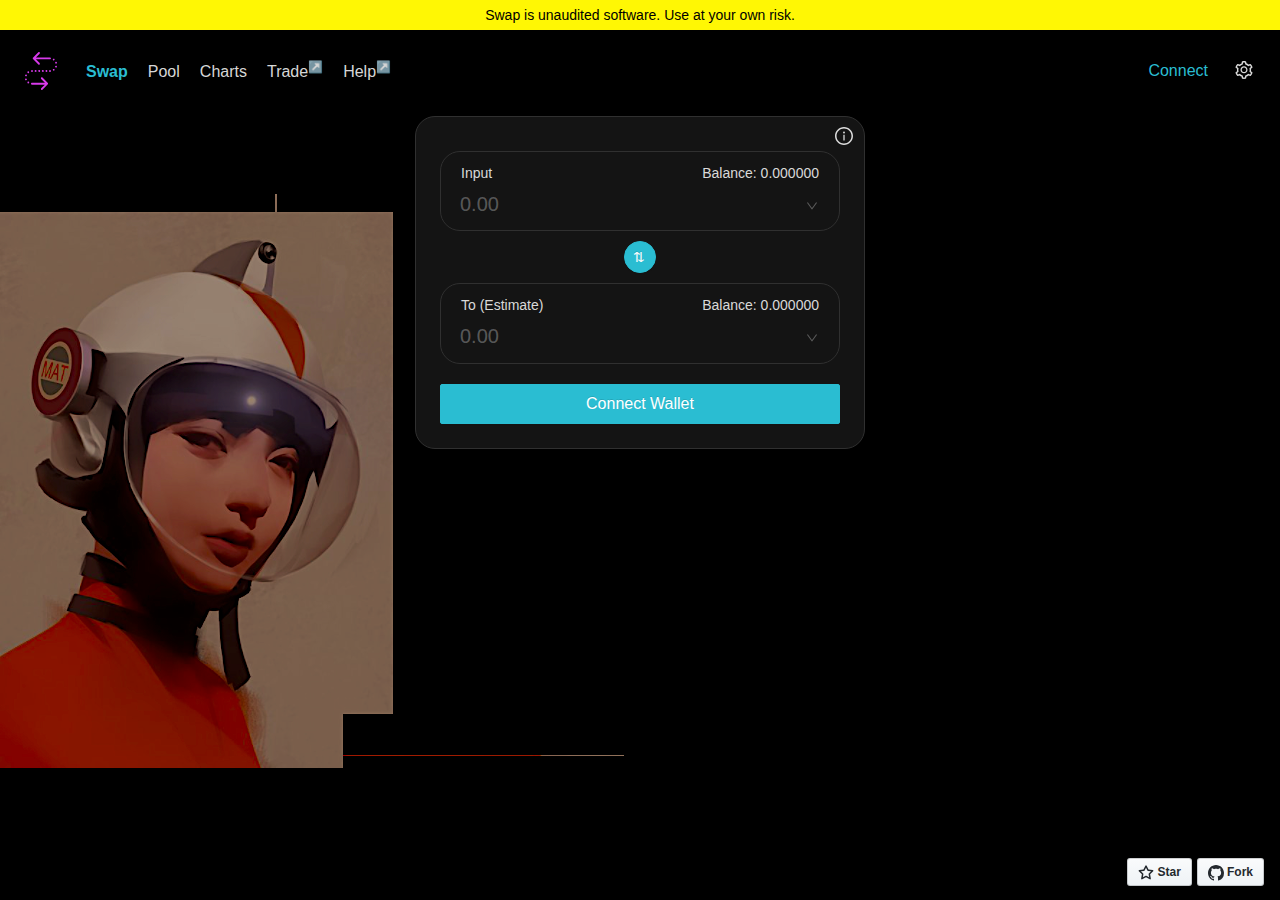
==== commit 91198778: "Updates" ====
--- a/index.html
+++ b/index.html
@@ -1 +1 @@
-<!doctype html><html lang="en"><head><meta charset="utf-8"/><link rel="icon" href="/logo.ico"/><meta name="viewport" content="width=device-width,initial-scale=1"/><meta name="theme-color" content="#FF92AF"/><meta name="description" content="Serum token swap on Solana"/><link rel="manifest" href="/manifest.json"/><title>Swap | Serum</title><style>#root{height:100%}#root::before{content:"";position:absolute;top:0;left:0;min-width:100%;min-height:100%;filter:grayscale(100%);background-repeat:no-repeat;background-size:cover}.App{position:relative;height:100%;text-align:center;min-width:100%;display:flex;flex-direction:column}</style><link rel="stylesheet" href="https://cdnjs.cloudflare.com/ajax/libs/font-awesome/5.15.1/css/all.min.css" integrity="sha512-+4zCK9k+qNFUR5X+cKL9EIR+ZOhtIloNl9GIKS57V1MyNsYpYcUrUeQc9vNfzsWfV28IaLL3i96P9sdNyeRssA==" crossorigin="anonymous"/><link href="/static/css/2.b5a80ab8.chunk.css" rel="stylesheet"><link href="/static/css/main.2eafd18e.chunk.css" rel="stylesheet"></head><body><noscript>You need to enable JavaScript to run this app.</noscript><div id="root"></div><script async src="https://platform.twitter.com/widgets.js" charset="utf-8"></script><script>!function(e){function t(t){for(var n,i,l=t[0],a=t[1],p=t[2],c=0,s=[];c<l.length;c++)i=l[c],Object.prototype.hasOwnProperty.call(o,i)&&o[i]&&s.push(o[i][0]),o[i]=0;for(n in a)Object.prototype.hasOwnProperty.call(a,n)&&(e[n]=a[n]);for(f&&f(t);s.length;)s.shift()();return u.push.apply(u,p||[]),r()}function r(){for(var e,t=0;t<u.length;t++){for(var r=u[t],n=!0,l=1;l<r.length;l++){var a=r[l];0!==o[a]&&(n=!1)}n&&(u.splice(t--,1),e=i(i.s=r[0]))}return e}var n={},o={1:0},u=[];function i(t){if(n[t])return n[t].exports;var r=n[t]={i:t,l:!1,exports:{}};return e[t].call(r.exports,r,r.exports,i),r.l=!0,r.exports}i.m=e,i.c=n,i.d=function(e,t,r){i.o(e,t)||Object.defineProperty(e,t,{enumerable:!0,get:r})},i.r=function(e){"undefined"!=typeof Symbol&&Symbol.toStringTag&&Object.defineProperty(e,Symbol.toStringTag,{value:"Module"}),Object.defineProperty(e,"__esModule",{value:!0})},i.t=function(e,t){if(1&t&&(e=i(e)),8&t)return e;if(4&t&&"object"==typeof e&&e&&e.__esModule)return e;var r=Object.create(null);if(i.r(r),Object.defineProperty(r,"default",{enumerable:!0,value:e}),2&t&&"string"!=typeof e)for(var n in e)i.d(r,n,function(t){return e[t]}.bind(null,n));return r},i.n=function(e){var t=e&&e.__esModule?function(){return e.default}:function(){return e};return i.d(t,"a",t),t},i.o=function(e,t){return Object.prototype.hasOwnProperty.call(e,t)},i.p="/";var l=this["webpackJsonptoken-swap-ui"]=this["webpackJsonptoken-swap-ui"]||[],a=l.push.bind(l);l.push=t,l=l.slice();for(var p=0;p<l.length;p++)t(l[p]);var f=a;r()}([])</script><script src="/static/js/2.0fa90d65.chunk.js"></script><script src="/static/js/main.52673908.chunk.js"></script></body></html>+<!doctype html><html lang="en"><head><meta charset="utf-8"/><link rel="icon" href="/logo.ico"/><meta name="viewport" content="width=device-width,initial-scale=1"/><meta name="theme-color" content="#FF92AF"/><meta name="description" content="Serum token swap on Solana"/><link rel="manifest" href="/manifest.json"/><title>Swap | Serum</title><style>#root{height:100%}#root::before{content:"";position:absolute;top:0;left:0;min-width:100%;min-height:100%;filter:grayscale(100%);background-repeat:no-repeat;background-size:cover}.App{position:relative;height:100%;text-align:center;min-width:100%;display:flex;flex-direction:column}</style><link rel="stylesheet" href="https://cdnjs.cloudflare.com/ajax/libs/font-awesome/5.15.1/css/all.min.css" integrity="sha512-+4zCK9k+qNFUR5X+cKL9EIR+ZOhtIloNl9GIKS57V1MyNsYpYcUrUeQc9vNfzsWfV28IaLL3i96P9sdNyeRssA==" crossorigin="anonymous"/><link href="/static/css/2.b5a80ab8.chunk.css" rel="stylesheet"><link href="/static/css/main.05257e0b.chunk.css" rel="stylesheet"></head><body><noscript>You need to enable JavaScript to run this app.</noscript><div id="root"></div><script async src="https://platform.twitter.com/widgets.js" charset="utf-8"></script><script>!function(e){function t(t){for(var n,i,l=t[0],a=t[1],p=t[2],c=0,s=[];c<l.length;c++)i=l[c],Object.prototype.hasOwnProperty.call(o,i)&&o[i]&&s.push(o[i][0]),o[i]=0;for(n in a)Object.prototype.hasOwnProperty.call(a,n)&&(e[n]=a[n]);for(f&&f(t);s.length;)s.shift()();return u.push.apply(u,p||[]),r()}function r(){for(var e,t=0;t<u.length;t++){for(var r=u[t],n=!0,l=1;l<r.length;l++){var a=r[l];0!==o[a]&&(n=!1)}n&&(u.splice(t--,1),e=i(i.s=r[0]))}return e}var n={},o={1:0},u=[];function i(t){if(n[t])return n[t].exports;var r=n[t]={i:t,l:!1,exports:{}};return e[t].call(r.exports,r,r.exports,i),r.l=!0,r.exports}i.m=e,i.c=n,i.d=function(e,t,r){i.o(e,t)||Object.defineProperty(e,t,{enumerable:!0,get:r})},i.r=function(e){"undefined"!=typeof Symbol&&Symbol.toStringTag&&Object.defineProperty(e,Symbol.toStringTag,{value:"Module"}),Object.defineProperty(e,"__esModule",{value:!0})},i.t=function(e,t){if(1&t&&(e=i(e)),8&t)return e;if(4&t&&"object"==typeof e&&e&&e.__esModule)return e;var r=Object.create(null);if(i.r(r),Object.defineProperty(r,"default",{enumerable:!0,value:e}),2&t&&"string"!=typeof e)for(var n in e)i.d(r,n,function(t){return e[t]}.bind(null,n));return r},i.n=function(e){var t=e&&e.__esModule?function(){return e.default}:function(){return e};return i.d(t,"a",t),t},i.o=function(e,t){return Object.prototype.hasOwnProperty.call(e,t)},i.p="/";var l=this["webpackJsonptoken-swap-ui"]=this["webpackJsonptoken-swap-ui"]||[],a=l.push.bind(l);l.push=t,l=l.slice();for(var p=0;p<l.length;p++)t(l[p]);var f=a;r()}([])</script><script src="/static/js/2.0fa90d65.chunk.js"></script><script src="/static/js/main.52673908.chunk.js"></script></body></html>--- a/static/css/main.05257e0b.chunk.css
+++ b/static/css/main.05257e0b.chunk.css
@@ -0,0 +1,2 @@
+body{font-family:-apple-system,BlinkMacSystemFont,"Segoe UI","Roboto","Oxygen","Ubuntu","Cantarell","Fira Sans","Droid Sans","Helvetica Neue",sans-serif;-webkit-font-smoothing:antialiased;-moz-osx-font-smoothing:grayscale;background-color:#ff92af}code{font-family:source-code-pro,Menlo,Monaco,Consolas,"Courier New",monospace}.ant-image-preview,.ant-modal{pointer-events:none}.ant-image-preview.zoom-appear,.ant-image-preview.zoom-enter,.ant-modal.zoom-appear,.ant-modal.zoom-enter{transform:none;opacity:0;-webkit-animation-duration:.3s;animation-duration:.3s;-webkit-user-select:none;-ms-user-select:none;user-select:none}.ant-image-preview-mask,.ant-modal-mask{position:fixed;top:0;right:0;bottom:0;left:0;z-index:1000;height:100%;background-color:rgba(0,0,0,.45);filter:alpha(opacity=50)}.ant-image-preview-mask-hidden,.ant-modal-mask-hidden{display:none}.ant-image-preview-wrap,.ant-modal-wrap{position:fixed;top:0;right:0;bottom:0;left:0;overflow:auto;outline:0;-webkit-overflow-scrolling:touch}[class*=ant-]::-ms-clear,[class*=ant-] input::-ms-clear,[class*=ant-] input::-ms-reveal,[class^=ant-]::-ms-clear,[class^=ant-] input::-ms-clear,[class^=ant-] input::-ms-reveal{display:none}[class*=ant-],[class*=ant-] *,[class*=ant-] :after,[class*=ant-] :before,[class^=ant-],[class^=ant-] *,[class^=ant-] :after,[class^=ant-] :before{box-sizing:border-box}body,html{width:100%;height:100%}input::-ms-clear,input::-ms-reveal{display:none}*,:after,:before{box-sizing:border-box}html{font-family:sans-serif;line-height:1.15;-webkit-text-size-adjust:100%;-ms-text-size-adjust:100%;-ms-overflow-style:scrollbar;-webkit-tap-highlight-color:rgba(0,0,0,0)}@-ms-viewport{width:device-width}body{margin:0;color:hsla(0,0%,100%,.85);font-size:14px;font-family:-apple-system,BlinkMacSystemFont,"Segoe UI",Roboto,"Helvetica Neue",Arial,"Noto Sans",sans-serif,"Apple Color Emoji","Segoe UI Emoji","Segoe UI Symbol","Noto Color Emoji";font-variant:tabular-nums;line-height:1.5715;background-color:#000;font-feature-settings:"tnum","tnum"}[tabindex="-1"]:focus{outline:none!important}hr{box-sizing:content-box;height:0;overflow:visible}h1,h2,h3,h4,h5,h6{margin-top:0;margin-bottom:.5em;color:hsla(0,0%,100%,.85);font-weight:500}p{margin-top:0;margin-bottom:1em}abbr[data-original-title],abbr[title]{text-decoration:underline;-webkit-text-decoration:underline dotted;text-decoration:underline dotted;border-bottom:0;cursor:help}address{margin-bottom:1em;font-style:normal;line-height:inherit}input[type=number],input[type=password],input[type=text],textarea{-webkit-appearance:none}dl,ol,ul{margin-top:0;margin-bottom:1em}ol ol,ol ul,ul ol,ul ul{margin-bottom:0}dt{font-weight:500}dd{margin-bottom:.5em;margin-left:0}blockquote{margin:0 0 1em}dfn{font-style:italic}b,strong{font-weight:bolder}small{font-size:80%}sub,sup{position:relative;font-size:75%;line-height:0;vertical-align:baseline}sub{bottom:-.25em}sup{top:-.5em}a{color:#2abdd2;text-decoration:none;background-color:transparent;outline:none;cursor:pointer;transition:color .3s;-webkit-text-decoration-skip:objects}a:hover{color:#228290}a:active{color:#4abdca}a:active,a:focus,a:hover{text-decoration:none;outline:0}a[disabled]{color:hsla(0,0%,100%,.3);cursor:not-allowed;pointer-events:none}code,kbd,pre,samp{font-size:1em;font-family:"SFMono-Regular",Consolas,"Liberation Mono",Menlo,Courier,monospace}pre{margin-top:0;margin-bottom:1em;overflow:auto}figure{margin:0 0 1em}img{vertical-align:middle;border-style:none}svg:not(:root){overflow:hidden}[role=button],a,area,button,input:not([type=range]),label,select,summary,textarea{touch-action:manipulation}table{border-collapse:collapse}caption{padding-top:.75em;padding-bottom:.3em;color:hsla(0,0%,100%,.45);text-align:left;caption-side:bottom}th{text-align:inherit}button,input,optgroup,select,textarea{margin:0;color:inherit;font-size:inherit;font-family:inherit;line-height:inherit}button,input{overflow:visible}button,select{text-transform:none}[type=reset],[type=submit],button,html [type=button]{-webkit-appearance:button}[type=button]::-moz-focus-inner,[type=reset]::-moz-focus-inner,[type=submit]::-moz-focus-inner,button::-moz-focus-inner{padding:0;border-style:none}input[type=checkbox],input[type=radio]{box-sizing:border-box;padding:0}input[type=date],input[type=datetime-local],input[type=month],input[type=time]{-webkit-appearance:listbox}textarea{overflow:auto;resize:vertical}fieldset{min-width:0;margin:0;padding:0;border:0}legend{display:block;width:100%;max-width:100%;margin-bottom:.5em;padding:0;color:inherit;font-size:1.5em;line-height:inherit;white-space:normal}progress{vertical-align:baseline}[type=number]::-webkit-inner-spin-button,[type=number]::-webkit-outer-spin-button{height:auto}[type=search]{outline-offset:-2px;-webkit-appearance:none}[type=search]::-webkit-search-cancel-button,[type=search]::-webkit-search-decoration{-webkit-appearance:none}::-webkit-file-upload-button{font:inherit;-webkit-appearance:button}output{display:inline-block}summary{display:list-item}template{display:none}[hidden]{display:none!important}mark{padding:.2em;background-color:#2b2611}::selection{color:#fff;background:#2abdd2}.clearfix:after,.clearfix:before{display:table;content:""}.clearfix:after{clear:both}.anticon{display:inline-block;color:inherit;font-style:normal;line-height:0;text-align:center;text-transform:none;vertical-align:-.125em;text-rendering:optimizeLegibility;-webkit-font-smoothing:antialiased;-moz-osx-font-smoothing:grayscale}.anticon>*{line-height:1}.anticon svg{display:inline-block}.anticon:before{display:none}.anticon .anticon-icon{display:block}.anticon[tabindex]{cursor:pointer}.anticon-spin,.anticon-spin:before{display:inline-block;-webkit-animation:loadingCircle 1s linear infinite;animation:loadingCircle 1s linear infinite}.fade-appear,.fade-enter,.fade-leave{-webkit-animation-duration:.2s;animation-duration:.2s;-webkit-animation-fill-mode:both;animation-fill-mode:both;-webkit-animation-play-state:paused;animation-play-state:paused}.fade-appear.fade-appear-active,.fade-enter.fade-enter-active{-webkit-animation-name:antFadeIn;animation-name:antFadeIn;-webkit-animation-play-state:running;animation-play-state:running}.fade-leave.fade-leave-active{-webkit-animation-name:antFadeOut;animation-name:antFadeOut;-webkit-animation-play-state:running;animation-play-state:running;pointer-events:none}.fade-appear,.fade-enter{opacity:0}.fade-appear,.fade-enter,.fade-leave{-webkit-animation-timing-function:linear;animation-timing-function:linear}@-webkit-keyframes antFadeIn{0%{opacity:0}to{opacity:1}}@keyframes antFadeIn{0%{opacity:0}to{opacity:1}}@-webkit-keyframes antFadeOut{0%{opacity:1}to{opacity:0}}@keyframes antFadeOut{0%{opacity:1}to{opacity:0}}.move-up-appear,.move-up-enter,.move-up-leave{-webkit-animation-duration:.2s;animation-duration:.2s;-webkit-animation-fill-mode:both;animation-fill-mode:both;-webkit-animation-play-state:paused;animation-play-state:paused}.move-up-appear.move-up-appear-active,.move-up-enter.move-up-enter-active{-webkit-animation-name:antMoveUpIn;animation-name:antMoveUpIn;-webkit-animation-play-state:running;animation-play-state:running}.move-up-leave.move-up-leave-active{-webkit-animation-name:antMoveUpOut;animation-name:antMoveUpOut;-webkit-animation-play-state:running;animation-play-state:running;pointer-events:none}.move-up-appear,.move-up-enter{opacity:0;-webkit-animation-timing-function:cubic-bezier(.08,.82,.17,1);animation-timing-function:cubic-bezier(.08,.82,.17,1)}.move-up-leave{-webkit-animation-timing-function:cubic-bezier(.6,.04,.98,.34);animation-timing-function:cubic-bezier(.6,.04,.98,.34)}.move-down-appear,.move-down-enter,.move-down-leave{-webkit-animation-duration:.2s;animation-duration:.2s;-webkit-animation-fill-mode:both;animation-fill-mode:both;-webkit-animation-play-state:paused;animation-play-state:paused}.move-down-appear.move-down-appear-active,.move-down-enter.move-down-enter-active{-webkit-animation-name:antMoveDownIn;animation-name:antMoveDownIn;-webkit-animation-play-state:running;animation-play-state:running}.move-down-leave.move-down-leave-active{-webkit-animation-name:antMoveDownOut;animation-name:antMoveDownOut;-webkit-animation-play-state:running;animation-play-state:running;pointer-events:none}.move-down-appear,.move-down-enter{opacity:0;-webkit-animation-timing-function:cubic-bezier(.08,.82,.17,1);animation-timing-function:cubic-bezier(.08,.82,.17,1)}.move-down-leave{-webkit-animation-timing-function:cubic-bezier(.6,.04,.98,.34);animation-timing-function:cubic-bezier(.6,.04,.98,.34)}.move-left-appear,.move-left-enter,.move-left-leave{-webkit-animation-duration:.2s;animation-duration:.2s;-webkit-animation-fill-mode:both;animation-fill-mode:both;-webkit-animation-play-state:paused;animation-play-state:paused}.move-left-appear.move-left-appear-active,.move-left-enter.move-left-enter-active{-webkit-animation-name:antMoveLeftIn;animation-name:antMoveLeftIn;-webkit-animation-play-state:running;animation-play-state:running}.move-left-leave.move-left-leave-active{-webkit-animation-name:antMoveLeftOut;animation-name:antMoveLeftOut;-webkit-animation-play-state:running;animation-play-state:running;pointer-events:none}.move-left-appear,.move-left-enter{opacity:0;-webkit-animation-timing-function:cubic-bezier(.08,.82,.17,1);animation-timing-function:cubic-bezier(.08,.82,.17,1)}.move-left-leave{-webkit-animation-timing-function:cubic-bezier(.6,.04,.98,.34);animation-timing-function:cubic-bezier(.6,.04,.98,.34)}.move-right-appear,.move-right-enter,.move-right-leave{-webkit-animation-duration:.2s;animation-duration:.2s;-webkit-animation-fill-mode:both;animation-fill-mode:both;-webkit-animation-play-state:paused;animation-play-state:paused}.move-right-appear.move-right-appear-active,.move-right-enter.move-right-enter-active{-webkit-animation-name:antMoveRightIn;animation-name:antMoveRightIn;-webkit-animation-play-state:running;animation-play-state:running}.move-right-leave.move-right-leave-active{-webkit-animation-name:antMoveRightOut;animation-name:antMoveRightOut;-webkit-animation-play-state:running;animation-play-state:running;pointer-events:none}.move-right-appear,.move-right-enter{opacity:0;-webkit-animation-timing-function:cubic-bezier(.08,.82,.17,1);animation-timing-function:cubic-bezier(.08,.82,.17,1)}.move-right-leave{-webkit-animation-timing-function:cubic-bezier(.6,.04,.98,.34);animation-timing-function:cubic-bezier(.6,.04,.98,.34)}@-webkit-keyframes antMoveDownIn{0%{transform:translateY(100%);transform-origin:0 0;opacity:0}to{transform:translateY(0);transform-origin:0 0;opacity:1}}@keyframes antMoveDownIn{0%{transform:translateY(100%);transform-origin:0 0;opacity:0}to{transform:translateY(0);transform-origin:0 0;opacity:1}}@-webkit-keyframes antMoveDownOut{0%{transform:translateY(0);transform-origin:0 0;opacity:1}to{transform:translateY(100%);transform-origin:0 0;opacity:0}}@keyframes antMoveDownOut{0%{transform:translateY(0);transform-origin:0 0;opacity:1}to{transform:translateY(100%);transform-origin:0 0;opacity:0}}@-webkit-keyframes antMoveLeftIn{0%{transform:translateX(-100%);transform-origin:0 0;opacity:0}to{transform:translateX(0);transform-origin:0 0;opacity:1}}@keyframes antMoveLeftIn{0%{transform:translateX(-100%);transform-origin:0 0;opacity:0}to{transform:translateX(0);transform-origin:0 0;opacity:1}}@-webkit-keyframes antMoveLeftOut{0%{transform:translateX(0);transform-origin:0 0;opacity:1}to{transform:translateX(-100%);transform-origin:0 0;opacity:0}}@keyframes antMoveLeftOut{0%{transform:translateX(0);transform-origin:0 0;opacity:1}to{transform:translateX(-100%);transform-origin:0 0;opacity:0}}@-webkit-keyframes antMoveRightIn{0%{transform:translateX(100%);transform-origin:0 0;opacity:0}to{transform:translateX(0);transform-origin:0 0;opacity:1}}@keyframes antMoveRightIn{0%{transform:translateX(100%);transform-origin:0 0;opacity:0}to{transform:translateX(0);transform-origin:0 0;opacity:1}}@-webkit-keyframes antMoveRightOut{0%{transform:translateX(0);transform-origin:0 0;opacity:1}to{transform:translateX(100%);transform-origin:0 0;opacity:0}}@keyframes antMoveRightOut{0%{transform:translateX(0);transform-origin:0 0;opacity:1}to{transform:translateX(100%);transform-origin:0 0;opacity:0}}@-webkit-keyframes antMoveUpIn{0%{transform:translateY(-100%);transform-origin:0 0;opacity:0}to{transform:translateY(0);transform-origin:0 0;opacity:1}}@keyframes antMoveUpIn{0%{transform:translateY(-100%);transform-origin:0 0;opacity:0}to{transform:translateY(0);transform-origin:0 0;opacity:1}}@-webkit-keyframes antMoveUpOut{0%{transform:translateY(0);transform-origin:0 0;opacity:1}to{transform:translateY(-100%);transform-origin:0 0;opacity:0}}@keyframes antMoveUpOut{0%{transform:translateY(0);transform-origin:0 0;opacity:1}to{transform:translateY(-100%);transform-origin:0 0;opacity:0}}@-webkit-keyframes loadingCircle{to{transform:rotate(1turn)}}@keyframes loadingCircle{to{transform:rotate(1turn)}}[ant-click-animating-without-extra-node=true],[ant-click-animating=true]{position:relative}html{--antd-wave-shadow-color:#2abdd2;--scroll-bar:0}.ant-click-animating-node,[ant-click-animating-without-extra-node=true]:after{position:absolute;top:0;right:0;bottom:0;left:0;display:block;border-radius:inherit;box-shadow:0 0 0 0 #2abdd2;box-shadow:0 0 0 0 var(--antd-wave-shadow-color);opacity:.2;-webkit-animation:fadeEffect 2s cubic-bezier(.08,.82,.17,1),waveEffect .4s cubic-bezier(.08,.82,.17,1);animation:fadeEffect 2s cubic-bezier(.08,.82,.17,1),waveEffect .4s cubic-bezier(.08,.82,.17,1);-webkit-animation-fill-mode:forwards;animation-fill-mode:forwards;content:"";pointer-events:none}@-webkit-keyframes waveEffect{to{box-shadow:0 0 0 #2abdd2;box-shadow:0 0 0 6px #2abdd2;box-shadow:0 0 0 6px var(--antd-wave-shadow-color)}}@keyframes waveEffect{to{box-shadow:0 0 0 #2abdd2;box-shadow:0 0 0 6px #2abdd2;box-shadow:0 0 0 6px var(--antd-wave-shadow-color)}}@-webkit-keyframes fadeEffect{to{opacity:0}}@keyframes fadeEffect{to{opacity:0}}.slide-up-appear,.slide-up-enter,.slide-up-leave{-webkit-animation-duration:.2s;animation-duration:.2s;-webkit-animation-fill-mode:both;animation-fill-mode:both;-webkit-animation-play-state:paused;animation-play-state:paused}.slide-up-appear.slide-up-appear-active,.slide-up-enter.slide-up-enter-active{-webkit-animation-name:antSlideUpIn;animation-name:antSlideUpIn;-webkit-animation-play-state:running;animation-play-state:running}.slide-up-leave.slide-up-leave-active{-webkit-animation-name:antSlideUpOut;animation-name:antSlideUpOut;-webkit-animation-play-state:running;animation-play-state:running;pointer-events:none}.slide-up-appear,.slide-up-enter{opacity:0;-webkit-animation-timing-function:cubic-bezier(.23,1,.32,1);animation-timing-function:cubic-bezier(.23,1,.32,1)}.slide-up-leave{-webkit-animation-timing-function:cubic-bezier(.755,.05,.855,.06);animation-timing-function:cubic-bezier(.755,.05,.855,.06)}.slide-down-appear,.slide-down-enter,.slide-down-leave{-webkit-animation-duration:.2s;animation-duration:.2s;-webkit-animation-fill-mode:both;animation-fill-mode:both;-webkit-animation-play-state:paused;animation-play-state:paused}.slide-down-appear.slide-down-appear-active,.slide-down-enter.slide-down-enter-active{-webkit-animation-name:antSlideDownIn;animation-name:antSlideDownIn;-webkit-animation-play-state:running;animation-play-state:running}.slide-down-leave.slide-down-leave-active{-webkit-animation-name:antSlideDownOut;animation-name:antSlideDownOut;-webkit-animation-play-state:running;animation-play-state:running;pointer-events:none}.slide-down-appear,.slide-down-enter{opacity:0;-webkit-animation-timing-function:cubic-bezier(.23,1,.32,1);animation-timing-function:cubic-bezier(.23,1,.32,1)}.slide-down-leave{-webkit-animation-timing-function:cubic-bezier(.755,.05,.855,.06);animation-timing-function:cubic-bezier(.755,.05,.855,.06)}.slide-left-appear,.slide-left-enter,.slide-left-leave{-webkit-animation-duration:.2s;animation-duration:.2s;-webkit-animation-fill-mode:both;animation-fill-mode:both;-webkit-animation-play-state:paused;animation-play-state:paused}.slide-left-appear.slide-left-appear-active,.slide-left-enter.slide-left-enter-active{-webkit-animation-name:antSlideLeftIn;animation-name:antSlideLeftIn;-webkit-animation-play-state:running;animation-play-state:running}.slide-left-leave.slide-left-leave-active{-webkit-animation-name:antSlideLeftOut;animation-name:antSlideLeftOut;-webkit-animation-play-state:running;animation-play-state:running;pointer-events:none}.slide-left-appear,.slide-left-enter{opacity:0;-webkit-animation-timing-function:cubic-bezier(.23,1,.32,1);animation-timing-function:cubic-bezier(.23,1,.32,1)}.slide-left-leave{-webkit-animation-timing-function:cubic-bezier(.755,.05,.855,.06);animation-timing-function:cubic-bezier(.755,.05,.855,.06)}.slide-right-appear,.slide-right-enter,.slide-right-leave{-webkit-animation-duration:.2s;animation-duration:.2s;-webkit-animation-fill-mode:both;animation-fill-mode:both;-webkit-animation-play-state:paused;animation-play-state:paused}.slide-right-appear.slide-right-appear-active,.slide-right-enter.slide-right-enter-active{-webkit-animation-name:antSlideRightIn;animation-name:antSlideRightIn;-webkit-animation-play-state:running;animation-play-state:running}.slide-right-leave.slide-right-leave-active{-webkit-animation-name:antSlideRightOut;animation-name:antSlideRightOut;-webkit-animation-play-state:running;animation-play-state:running;pointer-events:none}.slide-right-appear,.slide-right-enter{opacity:0;-webkit-animation-timing-function:cubic-bezier(.23,1,.32,1);animation-timing-function:cubic-bezier(.23,1,.32,1)}.slide-right-leave{-webkit-animation-timing-function:cubic-bezier(.755,.05,.855,.06);animation-timing-function:cubic-bezier(.755,.05,.855,.06)}@-webkit-keyframes antSlideUpIn{0%{transform:scaleY(.8);transform-origin:0 0;opacity:0}to{transform:scaleY(1);transform-origin:0 0;opacity:1}}@keyframes antSlideUpIn{0%{transform:scaleY(.8);transform-origin:0 0;opacity:0}to{transform:scaleY(1);transform-origin:0 0;opacity:1}}@-webkit-keyframes antSlideUpOut{0%{transform:scaleY(1);transform-origin:0 0;opacity:1}to{transform:scaleY(.8);transform-origin:0 0;opacity:0}}@keyframes antSlideUpOut{0%{transform:scaleY(1);transform-origin:0 0;opacity:1}to{transform:scaleY(.8);transform-origin:0 0;opacity:0}}@-webkit-keyframes antSlideDownIn{0%{transform:scaleY(.8);transform-origin:100% 100%;opacity:0}to{transform:scaleY(1);transform-origin:100% 100%;opacity:1}}@keyframes antSlideDownIn{0%{transform:scaleY(.8);transform-origin:100% 100%;opacity:0}to{transform:scaleY(1);transform-origin:100% 100%;opacity:1}}@-webkit-keyframes antSlideDownOut{0%{transform:scaleY(1);transform-origin:100% 100%;opacity:1}to{transform:scaleY(.8);transform-origin:100% 100%;opacity:0}}@keyframes antSlideDownOut{0%{transform:scaleY(1);transform-origin:100% 100%;opacity:1}to{transform:scaleY(.8);transform-origin:100% 100%;opacity:0}}@-webkit-keyframes antSlideLeftIn{0%{transform:scaleX(.8);transform-origin:0 0;opacity:0}to{transform:scaleX(1);transform-origin:0 0;opacity:1}}@keyframes antSlideLeftIn{0%{transform:scaleX(.8);transform-origin:0 0;opacity:0}to{transform:scaleX(1);transform-origin:0 0;opacity:1}}@-webkit-keyframes antSlideLeftOut{0%{transform:scaleX(1);transform-origin:0 0;opacity:1}to{transform:scaleX(.8);transform-origin:0 0;opacity:0}}@keyframes antSlideLeftOut{0%{transform:scaleX(1);transform-origin:0 0;opacity:1}to{transform:scaleX(.8);transform-origin:0 0;opacity:0}}@-webkit-keyframes antSlideRightIn{0%{transform:scaleX(.8);transform-origin:100% 0;opacity:0}to{transform:scaleX(1);transform-origin:100% 0;opacity:1}}@keyframes antSlideRightIn{0%{transform:scaleX(.8);transform-origin:100% 0;opacity:0}to{transform:scaleX(1);transform-origin:100% 0;opacity:1}}@-webkit-keyframes antSlideRightOut{0%{transform:scaleX(1);transform-origin:100% 0;opacity:1}to{transform:scaleX(.8);transform-origin:100% 0;opacity:0}}@keyframes antSlideRightOut{0%{transform:scaleX(1);transform-origin:100% 0;opacity:1}to{transform:scaleX(.8);transform-origin:100% 0;opacity:0}}.zoom-appear,.zoom-enter,.zoom-leave{-webkit-animation-duration:.2s;animation-duration:.2s;-webkit-animation-fill-mode:both;animation-fill-mode:both;-webkit-animation-play-state:paused;animation-play-state:paused}.zoom-appear.zoom-appear-active,.zoom-enter.zoom-enter-active{-webkit-animation-name:antZoomIn;animation-name:antZoomIn;-webkit-animation-play-state:running;animation-play-state:running}.zoom-leave.zoom-leave-active{-webkit-animation-name:antZoomOut;animation-name:antZoomOut;-webkit-animation-play-state:running;animation-play-state:running;pointer-events:none}.zoom-appear,.zoom-enter{transform:scale(0);opacity:0;-webkit-animation-timing-function:cubic-bezier(.08,.82,.17,1);animation-timing-function:cubic-bezier(.08,.82,.17,1)}.zoom-appear-prepare,.zoom-enter-prepare{transform:none}.zoom-leave{-webkit-animation-timing-function:cubic-bezier(.78,.14,.15,.86);animation-timing-function:cubic-bezier(.78,.14,.15,.86)}.zoom-big-appear,.zoom-big-enter,.zoom-big-leave{-webkit-animation-duration:.2s;animation-duration:.2s;-webkit-animation-fill-mode:both;animation-fill-mode:both;-webkit-animation-play-state:paused;animation-play-state:paused}.zoom-big-appear.zoom-big-appear-active,.zoom-big-enter.zoom-big-enter-active{-webkit-animation-name:antZoomBigIn;animation-name:antZoomBigIn;-webkit-animation-play-state:running;animation-play-state:running}.zoom-big-leave.zoom-big-leave-active{-webkit-animation-name:antZoomBigOut;animation-name:antZoomBigOut;-webkit-animation-play-state:running;animation-play-state:running;pointer-events:none}.zoom-big-appear,.zoom-big-enter{transform:scale(0);opacity:0;-webkit-animation-timing-function:cubic-bezier(.08,.82,.17,1);animation-timing-function:cubic-bezier(.08,.82,.17,1)}.zoom-big-appear-prepare,.zoom-big-enter-prepare{transform:none}.zoom-big-leave{-webkit-animation-timing-function:cubic-bezier(.78,.14,.15,.86);animation-timing-function:cubic-bezier(.78,.14,.15,.86)}.zoom-big-fast-appear,.zoom-big-fast-enter,.zoom-big-fast-leave{-webkit-animation-duration:.1s;animation-duration:.1s;-webkit-animation-fill-mode:both;animation-fill-mode:both;-webkit-animation-play-state:paused;animation-play-state:paused}.zoom-big-fast-appear.zoom-big-fast-appear-active,.zoom-big-fast-enter.zoom-big-fast-enter-active{-webkit-animation-name:antZoomBigIn;animation-name:antZoomBigIn;-webkit-animation-play-state:running;animation-play-state:running}.zoom-big-fast-leave.zoom-big-fast-leave-active{-webkit-animation-name:antZoomBigOut;animation-name:antZoomBigOut;-webkit-animation-play-state:running;animation-play-state:running;pointer-events:none}.zoom-big-fast-appear,.zoom-big-fast-enter{transform:scale(0);opacity:0;-webkit-animation-timing-function:cubic-bezier(.08,.82,.17,1);animation-timing-function:cubic-bezier(.08,.82,.17,1)}.zoom-big-fast-appear-prepare,.zoom-big-fast-enter-prepare{transform:none}.zoom-big-fast-leave{-webkit-animation-timing-function:cubic-bezier(.78,.14,.15,.86);animation-timing-function:cubic-bezier(.78,.14,.15,.86)}.zoom-up-appear,.zoom-up-enter,.zoom-up-leave{-webkit-animation-duration:.2s;animation-duration:.2s;-webkit-animation-fill-mode:both;animation-fill-mode:both;-webkit-animation-play-state:paused;animation-play-state:paused}.zoom-up-appear.zoom-up-appear-active,.zoom-up-enter.zoom-up-enter-active{-webkit-animation-name:antZoomUpIn;animation-name:antZoomUpIn;-webkit-animation-play-state:running;animation-play-state:running}.zoom-up-leave.zoom-up-leave-active{-webkit-animation-name:antZoomUpOut;animation-name:antZoomUpOut;-webkit-animation-play-state:running;animation-play-state:running;pointer-events:none}.zoom-up-appear,.zoom-up-enter{transform:scale(0);opacity:0;-webkit-animation-timing-function:cubic-bezier(.08,.82,.17,1);animation-timing-function:cubic-bezier(.08,.82,.17,1)}.zoom-up-appear-prepare,.zoom-up-enter-prepare{transform:none}.zoom-up-leave{-webkit-animation-timing-function:cubic-bezier(.78,.14,.15,.86);animation-timing-function:cubic-bezier(.78,.14,.15,.86)}.zoom-down-appear,.zoom-down-enter,.zoom-down-leave{-webkit-animation-duration:.2s;animation-duration:.2s;-webkit-animation-fill-mode:both;animation-fill-mode:both;-webkit-animation-play-state:paused;animation-play-state:paused}.zoom-down-appear.zoom-down-appear-active,.zoom-down-enter.zoom-down-enter-active{-webkit-animation-name:antZoomDownIn;animation-name:antZoomDownIn;-webkit-animation-play-state:running;animation-play-state:running}.zoom-down-leave.zoom-down-leave-active{-webkit-animation-name:antZoomDownOut;animation-name:antZoomDownOut;-webkit-animation-play-state:running;animation-play-state:running;pointer-events:none}.zoom-down-appear,.zoom-down-enter{transform:scale(0);opacity:0;-webkit-animation-timing-function:cubic-bezier(.08,.82,.17,1);animation-timing-function:cubic-bezier(.08,.82,.17,1)}.zoom-down-appear-prepare,.zoom-down-enter-prepare{transform:none}.zoom-down-leave{-webkit-animation-timing-function:cubic-bezier(.78,.14,.15,.86);animation-timing-function:cubic-bezier(.78,.14,.15,.86)}.zoom-left-appear,.zoom-left-enter,.zoom-left-leave{-webkit-animation-duration:.2s;animation-duration:.2s;-webkit-animation-fill-mode:both;animation-fill-mode:both;-webkit-animation-play-state:paused;animation-play-state:paused}.zoom-left-appear.zoom-left-appear-active,.zoom-left-enter.zoom-left-enter-active{-webkit-animation-name:antZoomLeftIn;animation-name:antZoomLeftIn;-webkit-animation-play-state:running;animation-play-state:running}.zoom-left-leave.zoom-left-leave-active{-webkit-animation-name:antZoomLeftOut;animation-name:antZoomLeftOut;-webkit-animation-play-state:running;animation-play-state:running;pointer-events:none}.zoom-left-appear,.zoom-left-enter{transform:scale(0);opacity:0;-webkit-animation-timing-function:cubic-bezier(.08,.82,.17,1);animation-timing-function:cubic-bezier(.08,.82,.17,1)}.zoom-left-appear-prepare,.zoom-left-enter-prepare{transform:none}.zoom-left-leave{-webkit-animation-timing-function:cubic-bezier(.78,.14,.15,.86);animation-timing-function:cubic-bezier(.78,.14,.15,.86)}.zoom-right-appear,.zoom-right-enter,.zoom-right-leave{-webkit-animation-duration:.2s;animation-duration:.2s;-webkit-animation-fill-mode:both;animation-fill-mode:both;-webkit-animation-play-state:paused;animation-play-state:paused}.zoom-right-appear.zoom-right-appear-active,.zoom-right-enter.zoom-right-enter-active{-webkit-animation-name:antZoomRightIn;animation-name:antZoomRightIn;-webkit-animation-play-state:running;animation-play-state:running}.zoom-right-leave.zoom-right-leave-active{-webkit-animation-name:antZoomRightOut;animation-name:antZoomRightOut;-webkit-animation-play-state:running;animation-play-state:running;pointer-events:none}.zoom-right-appear,.zoom-right-enter{transform:scale(0);opacity:0;-webkit-animation-timing-function:cubic-bezier(.08,.82,.17,1);animation-timing-function:cubic-bezier(.08,.82,.17,1)}.zoom-right-appear-prepare,.zoom-right-enter-prepare{transform:none}.zoom-right-leave{-webkit-animation-timing-function:cubic-bezier(.78,.14,.15,.86);animation-timing-function:cubic-bezier(.78,.14,.15,.86)}@-webkit-keyframes antZoomIn{0%{transform:scale(.2);opacity:0}to{transform:scale(1);opacity:1}}@keyframes antZoomIn{0%{transform:scale(.2);opacity:0}to{transform:scale(1);opacity:1}}@-webkit-keyframes antZoomOut{0%{transform:scale(1)}to{transform:scale(.2);opacity:0}}@keyframes antZoomOut{0%{transform:scale(1)}to{transform:scale(.2);opacity:0}}@-webkit-keyframes antZoomBigIn{0%{transform:scale(.8);opacity:0}to{transform:scale(1);opacity:1}}@keyframes antZoomBigIn{0%{transform:scale(.8);opacity:0}to{transform:scale(1);opacity:1}}@-webkit-keyframes antZoomBigOut{0%{transform:scale(1)}to{transform:scale(.8);opacity:0}}@keyframes antZoomBigOut{0%{transform:scale(1)}to{transform:scale(.8);opacity:0}}@-webkit-keyframes antZoomUpIn{0%{transform:scale(.8);transform-origin:50% 0;opacity:0}to{transform:scale(1);transform-origin:50% 0}}@keyframes antZoomUpIn{0%{transform:scale(.8);transform-origin:50% 0;opacity:0}to{transform:scale(1);transform-origin:50% 0}}@-webkit-keyframes antZoomUpOut{0%{transform:scale(1);transform-origin:50% 0}to{transform:scale(.8);transform-origin:50% 0;opacity:0}}@keyframes antZoomUpOut{0%{transform:scale(1);transform-origin:50% 0}to{transform:scale(.8);transform-origin:50% 0;opacity:0}}@-webkit-keyframes antZoomLeftIn{0%{transform:scale(.8);transform-origin:0 50%;opacity:0}to{transform:scale(1);transform-origin:0 50%}}@keyframes antZoomLeftIn{0%{transform:scale(.8);transform-origin:0 50%;opacity:0}to{transform:scale(1);transform-origin:0 50%}}@-webkit-keyframes antZoomLeftOut{0%{transform:scale(1);transform-origin:0 50%}to{transform:scale(.8);transform-origin:0 50%;opacity:0}}@keyframes antZoomLeftOut{0%{transform:scale(1);transform-origin:0 50%}to{transform:scale(.8);transform-origin:0 50%;opacity:0}}@-webkit-keyframes antZoomRightIn{0%{transform:scale(.8);transform-origin:100% 50%;opacity:0}to{transform:scale(1);transform-origin:100% 50%}}@keyframes antZoomRightIn{0%{transform:scale(.8);transform-origin:100% 50%;opacity:0}to{transform:scale(1);transform-origin:100% 50%}}@-webkit-keyframes antZoomRightOut{0%{transform:scale(1);transform-origin:100% 50%}to{transform:scale(.8);transform-origin:100% 50%;opacity:0}}@keyframes antZoomRightOut{0%{transform:scale(1);transform-origin:100% 50%}to{transform:scale(.8);transform-origin:100% 50%;opacity:0}}@-webkit-keyframes antZoomDownIn{0%{transform:scale(.8);transform-origin:50% 100%;opacity:0}to{transform:scale(1);transform-origin:50% 100%}}@keyframes antZoomDownIn{0%{transform:scale(.8);transform-origin:50% 100%;opacity:0}to{transform:scale(1);transform-origin:50% 100%}}@-webkit-keyframes antZoomDownOut{0%{transform:scale(1);transform-origin:50% 100%}to{transform:scale(.8);transform-origin:50% 100%;opacity:0}}@keyframes antZoomDownOut{0%{transform:scale(1);transform-origin:50% 100%}to{transform:scale(.8);transform-origin:50% 100%;opacity:0}}.ant-motion-collapse-legacy{overflow:hidden}.ant-motion-collapse,.ant-motion-collapse-legacy-active{transition:height .15s cubic-bezier(.645,.045,.355,1),opacity .15s cubic-bezier(.645,.045,.355,1)!important}.ant-motion-collapse{overflow:hidden}.ant-affix{position:fixed;z-index:10}.ant-alert{box-sizing:border-box;margin:0;color:hsla(0,0%,100%,.85);font-size:14px;font-variant:tabular-nums;line-height:1.5715;list-style:none;font-feature-settings:"tnum","tnum";position:relative;padding:8px 15px 8px 37px;word-wrap:break-word;border-radius:2px}.ant-alert.ant-alert-no-icon{padding:8px 15px}.ant-alert.ant-alert-no-icon .ant-alert-close-icon{top:12.0005px}.ant-alert.ant-alert-closable{padding-right:30px}.ant-alert-icon{position:absolute;top:12.0005px;left:16px}.ant-alert-description{display:none;font-size:14px;line-height:22px}.ant-alert-success{background-color:#162312;border:1px solid #274916}.ant-alert-success .ant-alert-icon{color:#49aa19}.ant-alert-info{background-color:#132125;border:1px solid #1b474d}.ant-alert-info .ant-alert-icon{color:#2abdd2}.ant-alert-warning{background-color:#2b2111;border:1px solid #594214}.ant-alert-warning .ant-alert-icon{color:#d89614}.ant-alert-error{background-color:#2a1215;border:1px solid #58181c}.ant-alert-error .ant-alert-icon{color:#a61d24}.ant-alert-error .ant-alert-description>pre{margin:0;padding:0}.ant-alert-close-icon{position:absolute;top:12.0005px;right:16px;padding:0;overflow:hidden;font-size:12px;line-height:12px;background-color:transparent;border:none;outline:none;cursor:pointer}.ant-alert-close-icon .anticon-close{color:hsla(0,0%,100%,.45);transition:color .3s}.ant-alert-close-icon .anticon-close:hover{color:hsla(0,0%,100%,.75)}.ant-alert-close-text{color:hsla(0,0%,100%,.45);transition:color .3s}.ant-alert-close-text:hover{color:hsla(0,0%,100%,.75)}.ant-alert-with-description{position:relative;padding:15px 15px 15px 63px;color:hsla(0,0%,100%,.85);line-height:1.5715;border-radius:2px}.ant-alert-with-description.ant-alert-no-icon{padding:15px}.ant-alert-with-description .ant-alert-icon{position:absolute;top:15px;left:24px;font-size:24px}.ant-alert-with-description .ant-alert-close-icon{position:absolute;top:16px;right:16px;font-size:14px;cursor:pointer}.ant-alert-with-description .ant-alert-message{display:block;margin-bottom:4px;color:hsla(0,0%,100%,.85);font-size:16px}.ant-alert-message{color:hsla(0,0%,100%,.85)}.ant-alert-with-description .ant-alert-description{display:block}.ant-alert.ant-alert-motion-leave{overflow:hidden;opacity:1;transition:max-height .3s cubic-bezier(.78,.14,.15,.86),opacity .3s cubic-bezier(.78,.14,.15,.86),padding-top .3s cubic-bezier(.78,.14,.15,.86),padding-bottom .3s cubic-bezier(.78,.14,.15,.86),margin-bottom .3s cubic-bezier(.78,.14,.15,.86)}.ant-alert.ant-alert-motion-leave-active{max-height:0;margin-bottom:0!important;padding-top:0;padding-bottom:0;opacity:0}.ant-alert-banner{margin-bottom:0;border:0;border-radius:0}.ant-alert.ant-alert-rtl{padding:8px 37px 8px 15px;direction:rtl}.ant-alert-rtl.ant-alert.ant-alert-no-icon{padding:8px 15px}.ant-alert.ant-alert-rtl.ant-alert.ant-alert-closable{padding-right:37px;padding-left:30px}.ant-alert.ant-alert-rtl.ant-alert.ant-alert-no-icon.ant-alert-closable{padding-right:15px;padding-left:30px}.ant-alert-rtl .ant-alert-icon{right:16px;left:auto}.ant-alert-rtl .ant-alert-close-icon{right:auto;left:16px}.ant-alert.ant-alert-rtl.ant-alert-with-description,.ant-alert.ant-alert-rtl.ant-alert-with-description.ant-alert-closable{padding:15px 63px 15px 15px}.ant-alert.ant-alert-rtl.ant-alert-with-description.ant-alert-no-icon{padding:15px}.ant-alert-rtl.ant-alert-with-description .ant-alert-icon{right:24px;left:auto}.ant-alert-rtl.ant-alert-with-description .ant-alert-close-icon{right:auto;left:16px}.ant-anchor{box-sizing:border-box;margin:0;color:hsla(0,0%,100%,.85);font-size:14px;font-variant:tabular-nums;line-height:1.5715;list-style:none;font-feature-settings:"tnum","tnum";position:relative;padding:0 0 0 2px}.ant-anchor-wrapper{margin-left:-4px;padding-left:4px;overflow:auto;background-color:#141414}.ant-anchor-ink{position:absolute;top:0;left:0;height:100%}.ant-anchor-ink:before{position:relative;display:block;width:2px;height:100%;margin:0 auto;background-color:#303030;content:" "}.ant-anchor-ink-ball{position:absolute;left:50%;display:none;width:8px;height:8px;background-color:#141414;border:2px solid #2abdd2;border-radius:8px;transform:translateX(-50%);transition:top .3s ease-in-out}.ant-anchor-ink-ball.visible{display:inline-block}.ant-anchor.fixed .ant-anchor-ink .ant-anchor-ink-ball{display:none}.ant-anchor-link{padding:7px 0 7px 16px;line-height:1.143}.ant-anchor-link-title{position:relative;display:block;margin-bottom:6px;overflow:hidden;color:hsla(0,0%,100%,.85);white-space:nowrap;text-overflow:ellipsis;transition:all .3s}.ant-anchor-link-title:only-child{margin-bottom:0}.ant-anchor-link-active>.ant-anchor-link-title{color:#2abdd2}.ant-anchor-link .ant-anchor-link{padding-top:5px;padding-bottom:5px}.ant-anchor-rtl{direction:rtl}.ant-anchor-rtl.ant-anchor-wrapper{margin-right:-4px;margin-left:0;padding-right:4px;padding-left:0}.ant-anchor-rtl .ant-anchor-ink{right:0;left:auto}.ant-anchor-rtl .ant-anchor-ink-ball{right:50%;left:0;transform:translateX(50%)}.ant-anchor-rtl .ant-anchor-link{padding:7px 16px 7px 0}.ant-select-auto-complete{box-sizing:border-box;margin:0;padding:0;color:hsla(0,0%,100%,.85);font-size:14px;font-variant:tabular-nums;line-height:1.5715;list-style:none;font-feature-settings:"tnum","tnum"}.ant-select-auto-complete .ant-select-clear{right:13px}.ant-avatar{box-sizing:border-box;margin:0;padding:0;color:hsla(0,0%,100%,.85);font-size:14px;font-variant:tabular-nums;line-height:1.5715;list-style:none;font-feature-settings:"tnum","tnum";position:relative;display:inline-block;overflow:hidden;color:#fff;white-space:nowrap;text-align:center;vertical-align:middle;background:hsla(0,0%,100%,.3);width:32px;height:32px;line-height:32px;border-radius:50%}.ant-avatar-image{background:transparent}.ant-avatar-string{position:absolute;left:50%;transform-origin:0 center}.ant-avatar.ant-avatar-icon{font-size:18px}.ant-avatar.ant-avatar-icon>.anticon{margin:0}.ant-avatar-lg{width:40px;height:40px;line-height:40px;border-radius:50%}.ant-avatar-lg-string{position:absolute;left:50%;transform-origin:0 center}.ant-avatar-lg.ant-avatar-icon{font-size:24px}.ant-avatar-lg.ant-avatar-icon>.anticon{margin:0}.ant-avatar-sm{width:24px;height:24px;line-height:24px;border-radius:50%}.ant-avatar-sm-string{position:absolute;left:50%;transform-origin:0 center}.ant-avatar-sm.ant-avatar-icon{font-size:14px}.ant-avatar-sm.ant-avatar-icon>.anticon{margin:0}.ant-avatar-square{border-radius:2px}.ant-avatar>img{display:block;width:100%;height:100%;object-fit:cover}.ant-avatar-group{display:inline-flex}.ant-avatar-group .ant-avatar{border:1px solid #fff}.ant-avatar-group .ant-avatar:not(:first-child){margin-left:-8px}.ant-avatar-group-popover .ant-avatar+.ant-avatar{margin-left:3px}.ant-avatar-group-rtl .ant-avatar:not(:first-child){margin-right:-8px;margin-left:0}.ant-avatar-group-popover.ant-popover-rtl .ant-avatar+.ant-avatar{margin-right:3px;margin-left:0}.ant-back-top{box-sizing:border-box;margin:0;padding:0;color:hsla(0,0%,100%,.85);font-size:14px;font-variant:tabular-nums;line-height:1.5715;list-style:none;font-feature-settings:"tnum","tnum";position:fixed;right:100px;bottom:50px;z-index:10;width:40px;height:40px;cursor:pointer}.ant-back-top:empty{display:none}.ant-back-top-rtl{right:auto;left:100px;direction:rtl}.ant-back-top-content{width:40px;height:40px;overflow:hidden;color:#fff;text-align:center;background-color:hsla(0,0%,100%,.45);border-radius:20px;transition:all .3s}.ant-back-top-content:hover{background-color:hsla(0,0%,100%,.85);transition:all .3s}.ant-back-top-icon{font-size:24px;line-height:40px}@media screen and (max-width:768px){.ant-back-top{right:60px}}@media screen and (max-width:480px){.ant-back-top{right:20px}}.ant-badge{box-sizing:border-box;margin:0;padding:0;color:hsla(0,0%,100%,.85);font-size:14px;font-variant:tabular-nums;line-height:1.5715;list-style:none;font-feature-settings:"tnum","tnum";position:relative;display:inline-block;color:unset;line-height:1}.ant-badge-count{z-index:auto;min-width:20px;height:20px;padding:0 6px;color:#fff;font-weight:400;font-size:12px;line-height:20px;white-space:nowrap;text-align:center;background:#a61d24;border-radius:10px;box-shadow:0 0 0 1px #141414}.ant-badge-count a,.ant-badge-count a:hover{color:#fff}.ant-badge-count-sm{min-width:14px;height:14px;padding:0;font-size:12px;line-height:14px;border-radius:7px}.ant-badge-multiple-words{padding:0 8px}.ant-badge-dot{z-index:auto;width:6px;height:6px;background:#a61d24;border-radius:100%;box-shadow:0 0 0 1px #141414}.ant-badge-count,.ant-badge-dot,.ant-badge .ant-scroll-number-custom-component{position:absolute;top:0;right:0;transform:translate(50%,-50%);transform-origin:100% 0}.ant-badge-status{line-height:inherit;vertical-align:baseline}.ant-badge-status-dot{position:relative;top:-1px;display:inline-block;width:6px;height:6px;vertical-align:middle;border-radius:50%}.ant-badge-status-success{background-color:#49aa19}.ant-badge-status-processing{position:relative;background-color:#177ddc}.ant-badge-status-processing:after{position:absolute;top:0;left:0;width:100%;height:100%;border:1px solid #177ddc;border-radius:50%;-webkit-animation:antStatusProcessing 1.2s ease-in-out infinite;animation:antStatusProcessing 1.2s ease-in-out infinite;content:""}.ant-badge-status-default{background-color:#d9d9d9}.ant-badge-status-error{background-color:#a61d24}.ant-badge-status-warning{background-color:#d89614}.ant-badge-status-magenta,.ant-badge-status-pink{background:#cb2b83}.ant-badge-status-red{background:#d32029}.ant-badge-status-volcano{background:#d84a1b}.ant-badge-status-orange{background:#d87a16}.ant-badge-status-yellow{background:#d8bd14}.ant-badge-status-gold{background:#d89614}.ant-badge-status-cyan{background:#13a8a8}.ant-badge-status-lime{background:#8bbb11}.ant-badge-status-green{background:#49aa19}.ant-badge-status-blue{background:#177ddc}.ant-badge-status-geekblue{background:#2b4acb}.ant-badge-status-purple{background:#642ab5}.ant-badge-status-text{margin-left:8px;color:hsla(0,0%,100%,.85);font-size:14px}.ant-badge-zoom-appear,.ant-badge-zoom-enter{-webkit-animation:antZoomBadgeIn .3s cubic-bezier(.12,.4,.29,1.46);animation:antZoomBadgeIn .3s cubic-bezier(.12,.4,.29,1.46);-webkit-animation-fill-mode:both;animation-fill-mode:both}.ant-badge-zoom-leave{-webkit-animation:antZoomBadgeOut .3s cubic-bezier(.71,-.46,.88,.6);animation:antZoomBadgeOut .3s cubic-bezier(.71,-.46,.88,.6);-webkit-animation-fill-mode:both;animation-fill-mode:both}.ant-badge-not-a-wrapper:not(.ant-badge-status){vertical-align:middle}.ant-badge-not-a-wrapper .ant-scroll-number{position:relative;top:auto;display:block}@-webkit-keyframes antStatusProcessing{0%{transform:scale(.8);opacity:.5}to{transform:scale(2.4);opacity:0}}@keyframes antStatusProcessing{0%{transform:scale(.8);opacity:.5}to{transform:scale(2.4);opacity:0}}.ant-scroll-number{overflow:hidden}.ant-scroll-number-only{display:inline-block;height:20px;transition:all .3s cubic-bezier(.645,.045,.355,1)}.ant-scroll-number-only>p.ant-scroll-number-only-unit{height:20px;margin:0}.ant-scroll-number-symbol{vertical-align:top}@-webkit-keyframes antZoomBadgeIn{0%{transform:scale(0) translate(50%,-50%);opacity:0}to{transform:scale(1) translate(50%,-50%)}}@keyframes antZoomBadgeIn{0%{transform:scale(0) translate(50%,-50%);opacity:0}to{transform:scale(1) translate(50%,-50%)}}@-webkit-keyframes antZoomBadgeOut{0%{transform:scale(1) translate(50%,-50%)}to{transform:scale(0) translate(50%,-50%);opacity:0}}@keyframes antZoomBadgeOut{0%{transform:scale(1) translate(50%,-50%)}to{transform:scale(0) translate(50%,-50%);opacity:0}}.ant-ribbon-wrapper{position:relative}.ant-ribbon{box-sizing:border-box;margin:0;color:hsla(0,0%,100%,.85);font-size:14px;font-variant:tabular-nums;line-height:1.5715;list-style:none;font-feature-settings:"tnum","tnum";position:absolute;top:8px;height:22px;padding:0 8px;color:#fff;line-height:22px;white-space:nowrap;background-color:#2abdd2;border-radius:2px}.ant-ribbon-text{color:#fff}.ant-ribbon-corner{position:absolute;top:100%;width:8px;height:8px;color:currentColor;border:4px solid;transform:scaleY(.75);transform-origin:top}.ant-ribbon-corner:after{position:absolute;top:-4px;left:-4px;width:inherit;height:inherit;color:rgba(0,0,0,.25);border:inherit;content:""}.ant-ribbon-color-magenta,.ant-ribbon-color-pink{color:#cb2b83;background:#cb2b83}.ant-ribbon-color-red{color:#d32029;background:#d32029}.ant-ribbon-color-volcano{color:#d84a1b;background:#d84a1b}.ant-ribbon-color-orange{color:#d87a16;background:#d87a16}.ant-ribbon-color-yellow{color:#d8bd14;background:#d8bd14}.ant-ribbon-color-gold{color:#d89614;background:#d89614}.ant-ribbon-color-cyan{color:#13a8a8;background:#13a8a8}.ant-ribbon-color-lime{color:#8bbb11;background:#8bbb11}.ant-ribbon-color-green{color:#49aa19;background:#49aa19}.ant-ribbon-color-blue{color:#177ddc;background:#177ddc}.ant-ribbon-color-geekblue{color:#2b4acb;background:#2b4acb}.ant-ribbon-color-purple{color:#642ab5;background:#642ab5}.ant-ribbon.ant-ribbon-placement-end{right:-8px;border-bottom-right-radius:0}.ant-ribbon.ant-ribbon-placement-end .ant-ribbon-corner{right:0;border-color:currentColor transparent transparent currentColor}.ant-ribbon.ant-ribbon-placement-start{left:-8px;border-bottom-left-radius:0}.ant-ribbon.ant-ribbon-placement-start .ant-ribbon-corner{left:0;border-color:currentColor currentColor transparent transparent}.ant-badge-rtl{direction:rtl}.ant-badge-rtl .ant-badge-count,.ant-badge-rtl .ant-badge-dot,.ant-badge-rtl .ant-badge .ant-scroll-number-custom-component{right:auto;left:0;direction:ltr;transform:translate(-50%,-50%);transform-origin:0 0}.ant-badge-rtl.ant-badge .ant-scroll-number-custom-component{right:auto;left:0;transform:translate(-50%,-50%);transform-origin:0 0}.ant-badge-rtl .ant-badge-status-text{margin-right:8px;margin-left:0}.ant-badge-rtl .ant-badge-zoom-appear,.ant-badge-rtl .ant-badge-zoom-enter{-webkit-animation-name:antZoomBadgeInRtl;animation-name:antZoomBadgeInRtl}.ant-badge-rtl .ant-badge-zoom-leave{-webkit-animation-name:antZoomBadgeOutRtl;animation-name:antZoomBadgeOutRtl}.ant-badge-not-a-wrapper .ant-badge-count{transform:none}.ant-ribbon-rtl{direction:rtl}.ant-ribbon-rtl.ant-ribbon-placement-end{right:unset;left:-8px;border-bottom-right-radius:2px;border-bottom-left-radius:0}.ant-ribbon-rtl.ant-ribbon-placement-end .ant-ribbon-corner{right:unset;left:0}.ant-ribbon-rtl.ant-ribbon-placement-end .ant-ribbon-corner,.ant-ribbon-rtl.ant-ribbon-placement-end .ant-ribbon-corner:after{border-color:currentColor currentColor transparent transparent}.ant-ribbon-rtl.ant-ribbon-placement-start{right:-8px;left:unset;border-bottom-right-radius:0;border-bottom-left-radius:2px}.ant-ribbon-rtl.ant-ribbon-placement-start .ant-ribbon-corner{right:0;left:unset}.ant-ribbon-rtl.ant-ribbon-placement-start .ant-ribbon-corner,.ant-ribbon-rtl.ant-ribbon-placement-start .ant-ribbon-corner:after{border-color:currentColor transparent transparent currentColor}@-webkit-keyframes antZoomBadgeInRtl{0%{transform:scale(0) translate(-50%,-50%);opacity:0}to{transform:scale(1) translate(-50%,-50%)}}@keyframes antZoomBadgeInRtl{0%{transform:scale(0) translate(-50%,-50%);opacity:0}to{transform:scale(1) translate(-50%,-50%)}}@-webkit-keyframes antZoomBadgeOutRtl{0%{transform:scale(1) translate(-50%,-50%)}to{transform:scale(0) translate(-50%,-50%);opacity:0}}@keyframes antZoomBadgeOutRtl{0%{transform:scale(1) translate(-50%,-50%)}to{transform:scale(0) translate(-50%,-50%);opacity:0}}.ant-breadcrumb{box-sizing:border-box;margin:0;padding:0;color:hsla(0,0%,100%,.85);font-variant:tabular-nums;line-height:1.5715;list-style:none;font-feature-settings:"tnum","tnum";color:hsla(0,0%,100%,.45);font-size:14px}.ant-breadcrumb .anticon{font-size:14px}.ant-breadcrumb a{color:hsla(0,0%,100%,.45);transition:color .3s}.ant-breadcrumb a:hover{color:#228290}.ant-breadcrumb>span:last-child,.ant-breadcrumb>span:last-child a{color:hsla(0,0%,100%,.85)}.ant-breadcrumb>span:last-child .ant-breadcrumb-separator{display:none}.ant-breadcrumb-separator{margin:0 8px;color:hsla(0,0%,100%,.45)}.ant-breadcrumb-link>.anticon+a,.ant-breadcrumb-link>.anticon+span,.ant-breadcrumb-overlay-link>.anticon{margin-left:4px}.ant-breadcrumb-rtl{direction:rtl}.ant-breadcrumb-rtl:before{display:table;content:""}.ant-breadcrumb-rtl:after{display:table;clear:both;content:""}.ant-breadcrumb-rtl>span{float:right}.ant-breadcrumb-rtl .ant-breadcrumb-link>.anticon+a,.ant-breadcrumb-rtl .ant-breadcrumb-link>.anticon+span,.ant-breadcrumb-rtl .ant-breadcrumb-overlay-link>.anticon{margin-right:4px;margin-left:0}.ant-btn{line-height:1.5715;position:relative;display:inline-block;font-weight:400;white-space:nowrap;text-align:center;background-image:none;box-shadow:0 2px 0 rgba(0,0,0,.015);cursor:pointer;transition:all .3s cubic-bezier(.645,.045,.355,1);-webkit-user-select:none;-ms-user-select:none;user-select:none;touch-action:manipulation;height:32px;padding:4px 15px;font-size:14px;border-radius:2px;color:hsla(0,0%,100%,.85);background:transparent;border:1px solid #434343}.ant-btn>.anticon{line-height:1}.ant-btn,.ant-btn:active,.ant-btn:focus{outline:0}.ant-btn:not([disabled]):hover{text-decoration:none}.ant-btn:not([disabled]):active{outline:0;box-shadow:none}.ant-btn[disabled]{cursor:not-allowed}.ant-btn[disabled]>*{pointer-events:none}.ant-btn-lg{height:40px;padding:6.4px 15px;font-size:16px;border-radius:2px}.ant-btn-sm{height:24px;padding:0 7px;font-size:14px;border-radius:2px}.ant-btn>a:only-child{color:currentColor}.ant-btn>a:only-child:after{position:absolute;top:0;right:0;bottom:0;left:0;background:transparent;content:""}.ant-btn:focus,.ant-btn:hover{color:#228290;background:transparent;border-color:#228290}.ant-btn:focus>a:only-child,.ant-btn:hover>a:only-child{color:currentColor}.ant-btn:focus>a:only-child:after,.ant-btn:hover>a:only-child:after{position:absolute;top:0;right:0;bottom:0;left:0;background:transparent;content:""}.ant-btn:active{color:#4abdca;background:transparent;border-color:#4abdca}.ant-btn:active>a:only-child{color:currentColor}.ant-btn:active>a:only-child:after{position:absolute;top:0;right:0;bottom:0;left:0;background:transparent;content:""}.ant-btn[disabled],.ant-btn[disabled]:active,.ant-btn[disabled]:focus,.ant-btn[disabled]:hover{color:hsla(0,0%,100%,.3);background:hsla(0,0%,100%,.08);border-color:#434343;text-shadow:none;box-shadow:none}.ant-btn[disabled]:active>a:only-child,.ant-btn[disabled]:focus>a:only-child,.ant-btn[disabled]:hover>a:only-child,.ant-btn[disabled]>a:only-child{color:currentColor}.ant-btn[disabled]:active>a:only-child:after,.ant-btn[disabled]:focus>a:only-child:after,.ant-btn[disabled]:hover>a:only-child:after,.ant-btn[disabled]>a:only-child:after{position:absolute;top:0;right:0;bottom:0;left:0;background:transparent;content:""}.ant-btn:active,.ant-btn:focus,.ant-btn:hover{text-decoration:none;background:transparent}.ant-btn>span{display:inline-block}.ant-btn-primary{color:#fff;background:#2abdd2;border-color:#2abdd2;text-shadow:0 -1px 0 rgba(0,0,0,.12);box-shadow:0 2px 0 rgba(0,0,0,.045)}.ant-btn-primary>a:only-child{color:currentColor}.ant-btn-primary>a:only-child:after{position:absolute;top:0;right:0;bottom:0;left:0;background:transparent;content:""}.ant-btn-primary:focus,.ant-btn-primary:hover{color:#fff;background:#1a93ab;border-color:#1a93ab}.ant-btn-primary:focus>a:only-child,.ant-btn-primary:hover>a:only-child{color:currentColor}.ant-btn-primary:focus>a:only-child:after,.ant-btn-primary:hover>a:only-child:after{position:absolute;top:0;right:0;bottom:0;left:0;background:transparent;content:""}.ant-btn-primary:active{color:#fff;background:#50d0de;border-color:#50d0de}.ant-btn-primary:active>a:only-child{color:currentColor}.ant-btn-primary:active>a:only-child:after{position:absolute;top:0;right:0;bottom:0;left:0;background:transparent;content:""}.ant-btn-primary[disabled],.ant-btn-primary[disabled]:active,.ant-btn-primary[disabled]:focus,.ant-btn-primary[disabled]:hover{color:hsla(0,0%,100%,.3);background:hsla(0,0%,100%,.08);border-color:#434343;text-shadow:none;box-shadow:none}.ant-btn-primary[disabled]:active>a:only-child,.ant-btn-primary[disabled]:focus>a:only-child,.ant-btn-primary[disabled]:hover>a:only-child,.ant-btn-primary[disabled]>a:only-child{color:currentColor}.ant-btn-primary[disabled]:active>a:only-child:after,.ant-btn-primary[disabled]:focus>a:only-child:after,.ant-btn-primary[disabled]:hover>a:only-child:after,.ant-btn-primary[disabled]>a:only-child:after{position:absolute;top:0;right:0;bottom:0;left:0;background:transparent;content:""}.ant-btn-group .ant-btn-primary:not(:first-child):not(:last-child){border-right-color:#228290;border-left-color:#228290}.ant-btn-group .ant-btn-primary:not(:first-child):not(:last-child):disabled{border-color:#434343}.ant-btn-group .ant-btn-primary:first-child:not(:last-child){border-right-color:#228290}.ant-btn-group .ant-btn-primary:first-child:not(:last-child)[disabled]{border-right-color:#434343}.ant-btn-group .ant-btn-primary+.ant-btn-primary,.ant-btn-group .ant-btn-primary:last-child:not(:first-child){border-left-color:#228290}.ant-btn-group .ant-btn-primary+.ant-btn-primary[disabled],.ant-btn-group .ant-btn-primary:last-child:not(:first-child)[disabled]{border-left-color:#434343}.ant-btn-ghost{color:hsla(0,0%,100%,.85);background:transparent;border-color:#434343}.ant-btn-ghost>a:only-child{color:currentColor}.ant-btn-ghost>a:only-child:after{position:absolute;top:0;right:0;bottom:0;left:0;background:transparent;content:""}.ant-btn-ghost:focus,.ant-btn-ghost:hover{color:#228290;background:transparent;border-color:#228290}.ant-btn-ghost:focus>a:only-child,.ant-btn-ghost:hover>a:only-child{color:currentColor}.ant-btn-ghost:focus>a:only-child:after,.ant-btn-ghost:hover>a:only-child:after{position:absolute;top:0;right:0;bottom:0;left:0;background:transparent;content:""}.ant-btn-ghost:active{color:#4abdca;background:transparent;border-color:#4abdca}.ant-btn-ghost:active>a:only-child{color:currentColor}.ant-btn-ghost:active>a:only-child:after{position:absolute;top:0;right:0;bottom:0;left:0;background:transparent;content:""}.ant-btn-ghost[disabled],.ant-btn-ghost[disabled]:active,.ant-btn-ghost[disabled]:focus,.ant-btn-ghost[disabled]:hover{color:hsla(0,0%,100%,.3);background:hsla(0,0%,100%,.08);border-color:#434343;text-shadow:none;box-shadow:none}.ant-btn-ghost[disabled]:active>a:only-child,.ant-btn-ghost[disabled]:focus>a:only-child,.ant-btn-ghost[disabled]:hover>a:only-child,.ant-btn-ghost[disabled]>a:only-child{color:currentColor}.ant-btn-ghost[disabled]:active>a:only-child:after,.ant-btn-ghost[disabled]:focus>a:only-child:after,.ant-btn-ghost[disabled]:hover>a:only-child:after,.ant-btn-ghost[disabled]>a:only-child:after{position:absolute;top:0;right:0;bottom:0;left:0;background:transparent;content:""}.ant-btn-dashed{color:hsla(0,0%,100%,.85);background:transparent;border-color:#434343;border-style:dashed}.ant-btn-dashed>a:only-child{color:currentColor}.ant-btn-dashed>a:only-child:after{position:absolute;top:0;right:0;bottom:0;left:0;background:transparent;content:""}.ant-btn-dashed:focus,.ant-btn-dashed:hover{color:#228290;background:transparent;border-color:#228290}.ant-btn-dashed:focus>a:only-child,.ant-btn-dashed:hover>a:only-child{color:currentColor}.ant-btn-dashed:focus>a:only-child:after,.ant-btn-dashed:hover>a:only-child:after{position:absolute;top:0;right:0;bottom:0;left:0;background:transparent;content:""}.ant-btn-dashed:active{color:#4abdca;background:transparent;border-color:#4abdca}.ant-btn-dashed:active>a:only-child{color:currentColor}.ant-btn-dashed:active>a:only-child:after{position:absolute;top:0;right:0;bottom:0;left:0;background:transparent;content:""}.ant-btn-dashed[disabled],.ant-btn-dashed[disabled]:active,.ant-btn-dashed[disabled]:focus,.ant-btn-dashed[disabled]:hover{color:hsla(0,0%,100%,.3);background:hsla(0,0%,100%,.08);border-color:#434343;text-shadow:none;box-shadow:none}.ant-btn-dashed[disabled]:active>a:only-child,.ant-btn-dashed[disabled]:focus>a:only-child,.ant-btn-dashed[disabled]:hover>a:only-child,.ant-btn-dashed[disabled]>a:only-child{color:currentColor}.ant-btn-dashed[disabled]:active>a:only-child:after,.ant-btn-dashed[disabled]:focus>a:only-child:after,.ant-btn-dashed[disabled]:hover>a:only-child:after,.ant-btn-dashed[disabled]>a:only-child:after{position:absolute;top:0;right:0;bottom:0;left:0;background:transparent;content:""}.ant-btn-danger{color:#fff;background:#a61d24;border-color:#a61d24;text-shadow:0 -1px 0 rgba(0,0,0,.12);box-shadow:0 2px 0 rgba(0,0,0,.045)}.ant-btn-danger>a:only-child{color:currentColor}.ant-btn-danger>a:only-child:after{position:absolute;top:0;right:0;bottom:0;left:0;background:transparent;content:""}.ant-btn-danger:focus,.ant-btn-danger:hover{color:#fff;background:#800f19;border-color:#800f19}.ant-btn-danger:focus>a:only-child,.ant-btn-danger:hover>a:only-child{color:currentColor}.ant-btn-danger:focus>a:only-child:after,.ant-btn-danger:hover>a:only-child:after{position:absolute;top:0;right:0;bottom:0;left:0;background:transparent;content:""}.ant-btn-danger:active{color:#fff;background:#b33b3d;border-color:#b33b3d}.ant-btn-danger:active>a:only-child{color:currentColor}.ant-btn-danger:active>a:only-child:after{position:absolute;top:0;right:0;bottom:0;left:0;background:transparent;content:""}.ant-btn-danger[disabled],.ant-btn-danger[disabled]:active,.ant-btn-danger[disabled]:focus,.ant-btn-danger[disabled]:hover{color:hsla(0,0%,100%,.3);background:hsla(0,0%,100%,.08);border-color:#434343;text-shadow:none;box-shadow:none}.ant-btn-danger[disabled]:active>a:only-child,.ant-btn-danger[disabled]:focus>a:only-child,.ant-btn-danger[disabled]:hover>a:only-child,.ant-btn-danger[disabled]>a:only-child{color:currentColor}.ant-btn-danger[disabled]:active>a:only-child:after,.ant-btn-danger[disabled]:focus>a:only-child:after,.ant-btn-danger[disabled]:hover>a:only-child:after,.ant-btn-danger[disabled]>a:only-child:after{position:absolute;top:0;right:0;bottom:0;left:0;background:transparent;content:""}.ant-btn-link{color:#2abdd2;background:transparent;border-color:transparent;box-shadow:none}.ant-btn-link>a:only-child{color:currentColor}.ant-btn-link>a:only-child:after{position:absolute;top:0;right:0;bottom:0;left:0;background:transparent;content:""}.ant-btn-link:focus,.ant-btn-link:hover{color:#228290;background:transparent;border-color:#228290}.ant-btn-link:focus>a:only-child,.ant-btn-link:hover>a:only-child{color:currentColor}.ant-btn-link:focus>a:only-child:after,.ant-btn-link:hover>a:only-child:after{position:absolute;top:0;right:0;bottom:0;left:0;background:transparent;content:""}.ant-btn-link:active{color:#4abdca;background:transparent;border-color:#4abdca}.ant-btn-link:active>a:only-child{color:currentColor}.ant-btn-link:active>a:only-child:after{position:absolute;top:0;right:0;bottom:0;left:0;background:transparent;content:""}.ant-btn-link[disabled],.ant-btn-link[disabled]:active,.ant-btn-link[disabled]:focus,.ant-btn-link[disabled]:hover{background:hsla(0,0%,100%,.08);border-color:#434343}.ant-btn-link:hover{background:transparent}.ant-btn-link:active,.ant-btn-link:focus,.ant-btn-link:hover{border-color:transparent}.ant-btn-link[disabled],.ant-btn-link[disabled]:active,.ant-btn-link[disabled]:focus,.ant-btn-link[disabled]:hover{color:hsla(0,0%,100%,.3);background:transparent;border-color:transparent;text-shadow:none;box-shadow:none}.ant-btn-link[disabled]:active>a:only-child,.ant-btn-link[disabled]:focus>a:only-child,.ant-btn-link[disabled]:hover>a:only-child,.ant-btn-link[disabled]>a:only-child{color:currentColor}.ant-btn-link[disabled]:active>a:only-child:after,.ant-btn-link[disabled]:focus>a:only-child:after,.ant-btn-link[disabled]:hover>a:only-child:after,.ant-btn-link[disabled]>a:only-child:after{position:absolute;top:0;right:0;bottom:0;left:0;background:transparent;content:""}.ant-btn-text{color:hsla(0,0%,100%,.85);background:transparent;border-color:transparent;box-shadow:none}.ant-btn-text>a:only-child{color:currentColor}.ant-btn-text>a:only-child:after{position:absolute;top:0;right:0;bottom:0;left:0;background:transparent;content:""}.ant-btn-text:focus,.ant-btn-text:hover{color:#228290;background:transparent;border-color:#228290}.ant-btn-text:focus>a:only-child,.ant-btn-text:hover>a:only-child{color:currentColor}.ant-btn-text:focus>a:only-child:after,.ant-btn-text:hover>a:only-child:after{position:absolute;top:0;right:0;bottom:0;left:0;background:transparent;content:""}.ant-btn-text:active{color:#4abdca;background:transparent;border-color:#4abdca}.ant-btn-text:active>a:only-child{color:currentColor}.ant-btn-text:active>a:only-child:after{position:absolute;top:0;right:0;bottom:0;left:0;background:transparent;content:""}.ant-btn-text[disabled],.ant-btn-text[disabled]:active,.ant-btn-text[disabled]:focus,.ant-btn-text[disabled]:hover{background:hsla(0,0%,100%,.08);border-color:#434343}.ant-btn-text:focus,.ant-btn-text:hover{color:hsla(0,0%,100%,.85);background:hsla(0,0%,100%,.03);border-color:transparent}.ant-btn-text:active{color:hsla(0,0%,100%,.85);background:hsla(0,0%,100%,.04);border-color:transparent}.ant-btn-text[disabled],.ant-btn-text[disabled]:active,.ant-btn-text[disabled]:focus,.ant-btn-text[disabled]:hover{color:hsla(0,0%,100%,.3);background:transparent;border-color:transparent;text-shadow:none;box-shadow:none}.ant-btn-text[disabled]:active>a:only-child,.ant-btn-text[disabled]:focus>a:only-child,.ant-btn-text[disabled]:hover>a:only-child,.ant-btn-text[disabled]>a:only-child{color:currentColor}.ant-btn-text[disabled]:active>a:only-child:after,.ant-btn-text[disabled]:focus>a:only-child:after,.ant-btn-text[disabled]:hover>a:only-child:after,.ant-btn-text[disabled]>a:only-child:after{position:absolute;top:0;right:0;bottom:0;left:0;background:transparent;content:""}.ant-btn-dangerous{color:#a61d24;background:transparent;border-color:#a61d24}.ant-btn-dangerous>a:only-child{color:currentColor}.ant-btn-dangerous>a:only-child:after{position:absolute;top:0;right:0;bottom:0;left:0;background:transparent;content:""}.ant-btn-dangerous:focus,.ant-btn-dangerous:hover{color:#800f19;background:transparent;border-color:#800f19}.ant-btn-dangerous:focus>a:only-child,.ant-btn-dangerous:hover>a:only-child{color:currentColor}.ant-btn-dangerous:focus>a:only-child:after,.ant-btn-dangerous:hover>a:only-child:after{position:absolute;top:0;right:0;bottom:0;left:0;background:transparent;content:""}.ant-btn-dangerous:active{color:#b33b3d;background:transparent;border-color:#b33b3d}.ant-btn-dangerous:active>a:only-child{color:currentColor}.ant-btn-dangerous:active>a:only-child:after{position:absolute;top:0;right:0;bottom:0;left:0;background:transparent;content:""}.ant-btn-dangerous[disabled],.ant-btn-dangerous[disabled]:active,.ant-btn-dangerous[disabled]:focus,.ant-btn-dangerous[disabled]:hover{color:hsla(0,0%,100%,.3);background:hsla(0,0%,100%,.08);border-color:#434343;text-shadow:none;box-shadow:none}.ant-btn-dangerous[disabled]:active>a:only-child,.ant-btn-dangerous[disabled]:focus>a:only-child,.ant-btn-dangerous[disabled]:hover>a:only-child,.ant-btn-dangerous[disabled]>a:only-child{color:currentColor}.ant-btn-dangerous[disabled]:active>a:only-child:after,.ant-btn-dangerous[disabled]:focus>a:only-child:after,.ant-btn-dangerous[disabled]:hover>a:only-child:after,.ant-btn-dangerous[disabled]>a:only-child:after{position:absolute;top:0;right:0;bottom:0;left:0;background:transparent;content:""}.ant-btn-dangerous.ant-btn-primary{color:#fff;background:#a61d24;border-color:#a61d24;text-shadow:0 -1px 0 rgba(0,0,0,.12);box-shadow:0 2px 0 rgba(0,0,0,.045)}.ant-btn-dangerous.ant-btn-primary>a:only-child{color:currentColor}.ant-btn-dangerous.ant-btn-primary>a:only-child:after{position:absolute;top:0;right:0;bottom:0;left:0;background:transparent;content:""}.ant-btn-dangerous.ant-btn-primary:focus,.ant-btn-dangerous.ant-btn-primary:hover{color:#fff;background:#800f19;border-color:#800f19}.ant-btn-dangerous.ant-btn-primary:focus>a:only-child,.ant-btn-dangerous.ant-btn-primary:hover>a:only-child{color:currentColor}.ant-btn-dangerous.ant-btn-primary:focus>a:only-child:after,.ant-btn-dangerous.ant-btn-primary:hover>a:only-child:after{position:absolute;top:0;right:0;bottom:0;left:0;background:transparent;content:""}.ant-btn-dangerous.ant-btn-primary:active{color:#fff;background:#b33b3d;border-color:#b33b3d}.ant-btn-dangerous.ant-btn-primary:active>a:only-child{color:currentColor}.ant-btn-dangerous.ant-btn-primary:active>a:only-child:after{position:absolute;top:0;right:0;bottom:0;left:0;background:transparent;content:""}.ant-btn-dangerous.ant-btn-primary[disabled],.ant-btn-dangerous.ant-btn-primary[disabled]:active,.ant-btn-dangerous.ant-btn-primary[disabled]:focus,.ant-btn-dangerous.ant-btn-primary[disabled]:hover{color:hsla(0,0%,100%,.3);background:hsla(0,0%,100%,.08);border-color:#434343;text-shadow:none;box-shadow:none}.ant-btn-dangerous.ant-btn-primary[disabled]:active>a:only-child,.ant-btn-dangerous.ant-btn-primary[disabled]:focus>a:only-child,.ant-btn-dangerous.ant-btn-primary[disabled]:hover>a:only-child,.ant-btn-dangerous.ant-btn-primary[disabled]>a:only-child{color:currentColor}.ant-btn-dangerous.ant-btn-primary[disabled]:active>a:only-child:after,.ant-btn-dangerous.ant-btn-primary[disabled]:focus>a:only-child:after,.ant-btn-dangerous.ant-btn-primary[disabled]:hover>a:only-child:after,.ant-btn-dangerous.ant-btn-primary[disabled]>a:only-child:after{position:absolute;top:0;right:0;bottom:0;left:0;background:transparent;content:""}.ant-btn-dangerous.ant-btn-link{color:#a61d24;background:transparent;border-color:transparent;box-shadow:none}.ant-btn-dangerous.ant-btn-link>a:only-child{color:currentColor}.ant-btn-dangerous.ant-btn-link>a:only-child:after{position:absolute;top:0;right:0;bottom:0;left:0;background:transparent;content:""}.ant-btn-dangerous.ant-btn-link:focus,.ant-btn-dangerous.ant-btn-link:hover{color:#228290;border-color:#228290}.ant-btn-dangerous.ant-btn-link:active{color:#4abdca;border-color:#4abdca}.ant-btn-dangerous.ant-btn-link[disabled],.ant-btn-dangerous.ant-btn-link[disabled]:active,.ant-btn-dangerous.ant-btn-link[disabled]:focus,.ant-btn-dangerous.ant-btn-link[disabled]:hover{background:hsla(0,0%,100%,.08);border-color:#434343}.ant-btn-dangerous.ant-btn-link:focus,.ant-btn-dangerous.ant-btn-link:hover{color:#800f19;background:transparent;border-color:transparent}.ant-btn-dangerous.ant-btn-link:focus>a:only-child,.ant-btn-dangerous.ant-btn-link:hover>a:only-child{color:currentColor}.ant-btn-dangerous.ant-btn-link:focus>a:only-child:after,.ant-btn-dangerous.ant-btn-link:hover>a:only-child:after{position:absolute;top:0;right:0;bottom:0;left:0;background:transparent;content:""}.ant-btn-dangerous.ant-btn-link:active{color:#b33b3d;background:transparent;border-color:transparent}.ant-btn-dangerous.ant-btn-link:active>a:only-child{color:currentColor}.ant-btn-dangerous.ant-btn-link:active>a:only-child:after{position:absolute;top:0;right:0;bottom:0;left:0;background:transparent;content:""}.ant-btn-dangerous.ant-btn-link[disabled],.ant-btn-dangerous.ant-btn-link[disabled]:active,.ant-btn-dangerous.ant-btn-link[disabled]:focus,.ant-btn-dangerous.ant-btn-link[disabled]:hover{color:hsla(0,0%,100%,.3);background:transparent;border-color:transparent;text-shadow:none;box-shadow:none}.ant-btn-dangerous.ant-btn-link[disabled]:active>a:only-child,.ant-btn-dangerous.ant-btn-link[disabled]:focus>a:only-child,.ant-btn-dangerous.ant-btn-link[disabled]:hover>a:only-child,.ant-btn-dangerous.ant-btn-link[disabled]>a:only-child{color:currentColor}.ant-btn-dangerous.ant-btn-link[disabled]:active>a:only-child:after,.ant-btn-dangerous.ant-btn-link[disabled]:focus>a:only-child:after,.ant-btn-dangerous.ant-btn-link[disabled]:hover>a:only-child:after,.ant-btn-dangerous.ant-btn-link[disabled]>a:only-child:after{position:absolute;top:0;right:0;bottom:0;left:0;background:transparent;content:""}.ant-btn-dangerous.ant-btn-text{color:#a61d24;background:transparent;border-color:transparent;box-shadow:none}.ant-btn-dangerous.ant-btn-text>a:only-child{color:currentColor}.ant-btn-dangerous.ant-btn-text>a:only-child:after{position:absolute;top:0;right:0;bottom:0;left:0;background:transparent;content:""}.ant-btn-dangerous.ant-btn-text:focus,.ant-btn-dangerous.ant-btn-text:hover{color:#228290;background:transparent;border-color:#228290}.ant-btn-dangerous.ant-btn-text:active{color:#4abdca;background:transparent;border-color:#4abdca}.ant-btn-dangerous.ant-btn-text[disabled],.ant-btn-dangerous.ant-btn-text[disabled]:active,.ant-btn-dangerous.ant-btn-text[disabled]:focus,.ant-btn-dangerous.ant-btn-text[disabled]:hover{background:hsla(0,0%,100%,.08);border-color:#434343}.ant-btn-dangerous.ant-btn-text:focus,.ant-btn-dangerous.ant-btn-text:hover{color:#800f19;background:hsla(0,0%,100%,.03);border-color:transparent}.ant-btn-dangerous.ant-btn-text:focus>a:only-child,.ant-btn-dangerous.ant-btn-text:hover>a:only-child{color:currentColor}.ant-btn-dangerous.ant-btn-text:focus>a:only-child:after,.ant-btn-dangerous.ant-btn-text:hover>a:only-child:after{position:absolute;top:0;right:0;bottom:0;left:0;background:transparent;content:""}.ant-btn-dangerous.ant-btn-text:active{color:#b33b3d;background:hsla(0,0%,100%,.04);border-color:transparent}.ant-btn-dangerous.ant-btn-text:active>a:only-child{color:currentColor}.ant-btn-dangerous.ant-btn-text:active>a:only-child:after{position:absolute;top:0;right:0;bottom:0;left:0;background:transparent;content:""}.ant-btn-dangerous.ant-btn-text[disabled],.ant-btn-dangerous.ant-btn-text[disabled]:active,.ant-btn-dangerous.ant-btn-text[disabled]:focus,.ant-btn-dangerous.ant-btn-text[disabled]:hover{color:hsla(0,0%,100%,.3);background:transparent;border-color:transparent;text-shadow:none;box-shadow:none}.ant-btn-dangerous.ant-btn-text[disabled]:active>a:only-child,.ant-btn-dangerous.ant-btn-text[disabled]:focus>a:only-child,.ant-btn-dangerous.ant-btn-text[disabled]:hover>a:only-child,.ant-btn-dangerous.ant-btn-text[disabled]>a:only-child{color:currentColor}.ant-btn-dangerous.ant-btn-text[disabled]:active>a:only-child:after,.ant-btn-dangerous.ant-btn-text[disabled]:focus>a:only-child:after,.ant-btn-dangerous.ant-btn-text[disabled]:hover>a:only-child:after,.ant-btn-dangerous.ant-btn-text[disabled]>a:only-child:after{position:absolute;top:0;right:0;bottom:0;left:0;background:transparent;content:""}.ant-btn-icon-only{width:32px;height:32px;padding:2.4px 0;font-size:16px;border-radius:2px;vertical-align:-1px}.ant-btn-icon-only>*{font-size:16px}.ant-btn-icon-only.ant-btn-lg{width:40px;height:40px;padding:4.9px 0;font-size:18px;border-radius:2px}.ant-btn-icon-only.ant-btn-lg>*{font-size:18px}.ant-btn-icon-only.ant-btn-sm{width:24px;height:24px;padding:0;font-size:14px;border-radius:2px}.ant-btn-icon-only.ant-btn-sm>*{font-size:14px}.ant-btn-round{height:32px;padding:4px 16px;font-size:14px;border-radius:32px}.ant-btn-round.ant-btn-lg{height:40px;padding:6.4px 20px;font-size:16px;border-radius:40px}.ant-btn-round.ant-btn-sm{height:24px;padding:0 12px;font-size:14px;border-radius:24px}.ant-btn-round.ant-btn-icon-only{width:auto}.ant-btn-circle{min-width:32px;padding-right:0;padding-left:0;text-align:center;border-radius:50%}.ant-btn-circle.ant-btn-lg{min-width:40px;border-radius:50%}.ant-btn-circle.ant-btn-sm{min-width:24px;border-radius:50%}.ant-btn:before{position:absolute;top:-1px;right:-1px;bottom:-1px;left:-1px;z-index:1;display:none;background:#141414;border-radius:inherit;opacity:.35;transition:opacity .2s;content:"";pointer-events:none}.ant-btn .anticon{transition:margin-left .3s cubic-bezier(.645,.045,.355,1)}.ant-btn .anticon.anticon-minus>svg,.ant-btn .anticon.anticon-plus>svg{shape-rendering:optimizeSpeed}.ant-btn.ant-btn-loading{position:relative}.ant-btn.ant-btn-loading:not([disabled]){pointer-events:none}.ant-btn.ant-btn-loading:before{display:block}.ant-btn>.ant-btn-loading-icon{transition:all .3s cubic-bezier(.645,.045,.355,1)}.ant-btn>.ant-btn-loading-icon .anticon{padding-right:8px}.ant-btn-group{display:inline-flex}.ant-btn-group,.ant-btn-group>.ant-btn,.ant-btn-group>span>.ant-btn{position:relative}.ant-btn-group>.ant-btn:active,.ant-btn-group>.ant-btn:focus,.ant-btn-group>.ant-btn:hover,.ant-btn-group>span>.ant-btn:active,.ant-btn-group>span>.ant-btn:focus,.ant-btn-group>span>.ant-btn:hover{z-index:2}.ant-btn-group>.ant-btn[disabled],.ant-btn-group>span>.ant-btn[disabled]{z-index:0}.ant-btn-group .ant-btn-icon-only{font-size:14px}.ant-btn-group-lg>.ant-btn,.ant-btn-group-lg>span>.ant-btn{height:40px;padding:6.4px 15px;font-size:16px;border-radius:0}.ant-btn-group-lg .ant-btn.ant-btn-icon-only{width:40px;height:40px;padding-right:0;padding-left:0}.ant-btn-group-sm>.ant-btn,.ant-btn-group-sm>span>.ant-btn{height:24px;padding:0 7px;font-size:14px;border-radius:0}.ant-btn-group-sm>.ant-btn>.anticon,.ant-btn-group-sm>span>.ant-btn>.anticon{font-size:14px}.ant-btn-group-sm .ant-btn.ant-btn-icon-only{width:24px;height:24px;padding-right:0;padding-left:0}.ant-btn+.ant-btn-group,.ant-btn-group+.ant-btn,.ant-btn-group+.ant-btn-group,.ant-btn-group .ant-btn+.ant-btn,.ant-btn-group .ant-btn+span,.ant-btn-group>span+span,.ant-btn-group span+.ant-btn{margin-left:-1px}.ant-btn-group .ant-btn-primary+.ant-btn:not(.ant-btn-primary):not([disabled]){border-left-color:transparent}.ant-btn-group .ant-btn{border-radius:0}.ant-btn-group>.ant-btn:first-child,.ant-btn-group>span:first-child>.ant-btn{margin-left:0}.ant-btn-group>.ant-btn:only-child,.ant-btn-group>span:only-child>.ant-btn{border-radius:2px}.ant-btn-group>.ant-btn:first-child:not(:last-child),.ant-btn-group>span:first-child:not(:last-child)>.ant-btn{border-top-left-radius:2px;border-bottom-left-radius:2px}.ant-btn-group>.ant-btn:last-child:not(:first-child),.ant-btn-group>span:last-child:not(:first-child)>.ant-btn{border-top-right-radius:2px;border-bottom-right-radius:2px}.ant-btn-group-sm>.ant-btn:only-child,.ant-btn-group-sm>span:only-child>.ant-btn{border-radius:2px}.ant-btn-group-sm>.ant-btn:first-child:not(:last-child),.ant-btn-group-sm>span:first-child:not(:last-child)>.ant-btn{border-top-left-radius:2px;border-bottom-left-radius:2px}.ant-btn-group-sm>.ant-btn:last-child:not(:first-child),.ant-btn-group-sm>span:last-child:not(:first-child)>.ant-btn{border-top-right-radius:2px;border-bottom-right-radius:2px}.ant-btn-group>.ant-btn-group{float:left}.ant-btn-group>.ant-btn-group:not(:first-child):not(:last-child)>.ant-btn{border-radius:0}.ant-btn-group>.ant-btn-group:first-child:not(:last-child)>.ant-btn:last-child{padding-right:8px;border-top-right-radius:0;border-bottom-right-radius:0}.ant-btn-group>.ant-btn-group:last-child:not(:first-child)>.ant-btn:first-child{padding-left:8px;border-top-left-radius:0;border-bottom-left-radius:0}.ant-btn-group-rtl.ant-btn+.ant-btn-group,.ant-btn-group-rtl.ant-btn-group+.ant-btn,.ant-btn-group-rtl.ant-btn-group+.ant-btn-group,.ant-btn-group-rtl.ant-btn-group .ant-btn+.ant-btn,.ant-btn-group-rtl.ant-btn-group .ant-btn+span,.ant-btn-group-rtl.ant-btn-group>span+span,.ant-btn-group-rtl.ant-btn-group span+.ant-btn,.ant-btn-rtl.ant-btn+.ant-btn-group,.ant-btn-rtl.ant-btn-group+.ant-btn,.ant-btn-rtl.ant-btn-group+.ant-btn-group,.ant-btn-rtl.ant-btn-group .ant-btn+.ant-btn,.ant-btn-rtl.ant-btn-group .ant-btn+span,.ant-btn-rtl.ant-btn-group>span+span,.ant-btn-rtl.ant-btn-group span+.ant-btn{margin-right:-1px;margin-left:auto}.ant-btn-group.ant-btn-group-rtl{direction:rtl}.ant-btn-group-rtl.ant-btn-group>.ant-btn:first-child:not(:last-child),.ant-btn-group-rtl.ant-btn-group>span:first-child:not(:last-child)>.ant-btn{border-top-left-radius:0;border-top-right-radius:2px;border-bottom-right-radius:2px;border-bottom-left-radius:0}.ant-btn-group-rtl.ant-btn-group>.ant-btn:last-child:not(:first-child),.ant-btn-group-rtl.ant-btn-group>span:last-child:not(:first-child)>.ant-btn{border-top-left-radius:2px;border-top-right-radius:0;border-bottom-right-radius:0;border-bottom-left-radius:2px}.ant-btn-group-rtl.ant-btn-group-sm>.ant-btn:first-child:not(:last-child),.ant-btn-group-rtl.ant-btn-group-sm>span:first-child:not(:last-child)>.ant-btn{border-top-left-radius:0;border-top-right-radius:2px;border-bottom-right-radius:2px;border-bottom-left-radius:0}.ant-btn-group-rtl.ant-btn-group-sm>.ant-btn:last-child:not(:first-child),.ant-btn-group-rtl.ant-btn-group-sm>span:last-child:not(:first-child)>.ant-btn{border-top-left-radius:2px;border-top-right-radius:0;border-bottom-right-radius:0;border-bottom-left-radius:2px}.ant-btn:active>span,.ant-btn:focus>span{position:relative}.ant-btn>.anticon+span,.ant-btn>span+.anticon{margin-left:8px}.ant-btn-background-ghost{color:hsla(0,0%,100%,.85);background:transparent!important;border-color:hsla(0,0%,100%,.25)}.ant-btn-background-ghost.ant-btn-primary{color:#2abdd2;background:transparent;border-color:#2abdd2;text-shadow:none}.ant-btn-background-ghost.ant-btn-primary>a:only-child{color:currentColor}.ant-btn-background-ghost.ant-btn-primary>a:only-child:after{position:absolute;top:0;right:0;bottom:0;left:0;background:transparent;content:""}.ant-btn-background-ghost.ant-btn-primary:focus,.ant-btn-background-ghost.ant-btn-primary:hover{color:#1a93ab;background:transparent;border-color:#1a93ab}.ant-btn-background-ghost.ant-btn-primary:focus>a:only-child,.ant-btn-background-ghost.ant-btn-primary:hover>a:only-child{color:currentColor}.ant-btn-background-ghost.ant-btn-primary:focus>a:only-child:after,.ant-btn-background-ghost.ant-btn-primary:hover>a:only-child:after{position:absolute;top:0;right:0;bottom:0;left:0;background:transparent;content:""}.ant-btn-background-ghost.ant-btn-primary:active{color:#50d0de;background:transparent;border-color:#50d0de}.ant-btn-background-ghost.ant-btn-primary:active>a:only-child{color:currentColor}.ant-btn-background-ghost.ant-btn-primary:active>a:only-child:after{position:absolute;top:0;right:0;bottom:0;left:0;background:transparent;content:""}.ant-btn-background-ghost.ant-btn-primary[disabled],.ant-btn-background-ghost.ant-btn-primary[disabled]:active,.ant-btn-background-ghost.ant-btn-primary[disabled]:focus,.ant-btn-background-ghost.ant-btn-primary[disabled]:hover{color:hsla(0,0%,100%,.3);background:hsla(0,0%,100%,.08);border-color:#434343;text-shadow:none;box-shadow:none}.ant-btn-background-ghost.ant-btn-primary[disabled]:active>a:only-child,.ant-btn-background-ghost.ant-btn-primary[disabled]:focus>a:only-child,.ant-btn-background-ghost.ant-btn-primary[disabled]:hover>a:only-child,.ant-btn-background-ghost.ant-btn-primary[disabled]>a:only-child{color:currentColor}.ant-btn-background-ghost.ant-btn-primary[disabled]:active>a:only-child:after,.ant-btn-background-ghost.ant-btn-primary[disabled]:focus>a:only-child:after,.ant-btn-background-ghost.ant-btn-primary[disabled]:hover>a:only-child:after,.ant-btn-background-ghost.ant-btn-primary[disabled]>a:only-child:after{position:absolute;top:0;right:0;bottom:0;left:0;background:transparent;content:""}.ant-btn-background-ghost.ant-btn-danger{color:#a61d24;background:transparent;border-color:#a61d24;text-shadow:none}.ant-btn-background-ghost.ant-btn-danger>a:only-child{color:currentColor}.ant-btn-background-ghost.ant-btn-danger>a:only-child:after{position:absolute;top:0;right:0;bottom:0;left:0;background:transparent;content:""}.ant-btn-background-ghost.ant-btn-danger:focus,.ant-btn-background-ghost.ant-btn-danger:hover{color:#800f19;background:transparent;border-color:#800f19}.ant-btn-background-ghost.ant-btn-danger:focus>a:only-child,.ant-btn-background-ghost.ant-btn-danger:hover>a:only-child{color:currentColor}.ant-btn-background-ghost.ant-btn-danger:focus>a:only-child:after,.ant-btn-background-ghost.ant-btn-danger:hover>a:only-child:after{position:absolute;top:0;right:0;bottom:0;left:0;background:transparent;content:""}.ant-btn-background-ghost.ant-btn-danger:active{color:#b33b3d;background:transparent;border-color:#b33b3d}.ant-btn-background-ghost.ant-btn-danger:active>a:only-child{color:currentColor}.ant-btn-background-ghost.ant-btn-danger:active>a:only-child:after{position:absolute;top:0;right:0;bottom:0;left:0;background:transparent;content:""}.ant-btn-background-ghost.ant-btn-danger[disabled],.ant-btn-background-ghost.ant-btn-danger[disabled]:active,.ant-btn-background-ghost.ant-btn-danger[disabled]:focus,.ant-btn-background-ghost.ant-btn-danger[disabled]:hover{color:hsla(0,0%,100%,.3);background:hsla(0,0%,100%,.08);border-color:#434343;text-shadow:none;box-shadow:none}.ant-btn-background-ghost.ant-btn-danger[disabled]:active>a:only-child,.ant-btn-background-ghost.ant-btn-danger[disabled]:focus>a:only-child,.ant-btn-background-ghost.ant-btn-danger[disabled]:hover>a:only-child,.ant-btn-background-ghost.ant-btn-danger[disabled]>a:only-child{color:currentColor}.ant-btn-background-ghost.ant-btn-danger[disabled]:active>a:only-child:after,.ant-btn-background-ghost.ant-btn-danger[disabled]:focus>a:only-child:after,.ant-btn-background-ghost.ant-btn-danger[disabled]:hover>a:only-child:after,.ant-btn-background-ghost.ant-btn-danger[disabled]>a:only-child:after{position:absolute;top:0;right:0;bottom:0;left:0;background:transparent;content:""}.ant-btn-background-ghost.ant-btn-dangerous{color:#a61d24;background:transparent;border-color:#a61d24;text-shadow:none}.ant-btn-background-ghost.ant-btn-dangerous>a:only-child{color:currentColor}.ant-btn-background-ghost.ant-btn-dangerous>a:only-child:after{position:absolute;top:0;right:0;bottom:0;left:0;background:transparent;content:""}.ant-btn-background-ghost.ant-btn-dangerous:focus,.ant-btn-background-ghost.ant-btn-dangerous:hover{color:#800f19;background:transparent;border-color:#800f19}.ant-btn-background-ghost.ant-btn-dangerous:focus>a:only-child,.ant-btn-background-ghost.ant-btn-dangerous:hover>a:only-child{color:currentColor}.ant-btn-background-ghost.ant-btn-dangerous:focus>a:only-child:after,.ant-btn-background-ghost.ant-btn-dangerous:hover>a:only-child:after{position:absolute;top:0;right:0;bottom:0;left:0;background:transparent;content:""}.ant-btn-background-ghost.ant-btn-dangerous:active{color:#b33b3d;background:transparent;border-color:#b33b3d}.ant-btn-background-ghost.ant-btn-dangerous:active>a:only-child{color:currentColor}.ant-btn-background-ghost.ant-btn-dangerous:active>a:only-child:after{position:absolute;top:0;right:0;bottom:0;left:0;background:transparent;content:""}.ant-btn-background-ghost.ant-btn-dangerous[disabled],.ant-btn-background-ghost.ant-btn-dangerous[disabled]:active,.ant-btn-background-ghost.ant-btn-dangerous[disabled]:focus,.ant-btn-background-ghost.ant-btn-dangerous[disabled]:hover{color:hsla(0,0%,100%,.3);background:hsla(0,0%,100%,.08);border-color:#434343;text-shadow:none;box-shadow:none}.ant-btn-background-ghost.ant-btn-dangerous[disabled]:active>a:only-child,.ant-btn-background-ghost.ant-btn-dangerous[disabled]:focus>a:only-child,.ant-btn-background-ghost.ant-btn-dangerous[disabled]:hover>a:only-child,.ant-btn-background-ghost.ant-btn-dangerous[disabled]>a:only-child{color:currentColor}.ant-btn-background-ghost.ant-btn-dangerous[disabled]:active>a:only-child:after,.ant-btn-background-ghost.ant-btn-dangerous[disabled]:focus>a:only-child:after,.ant-btn-background-ghost.ant-btn-dangerous[disabled]:hover>a:only-child:after,.ant-btn-background-ghost.ant-btn-dangerous[disabled]>a:only-child:after{position:absolute;top:0;right:0;bottom:0;left:0;background:transparent;content:""}.ant-btn-background-ghost.ant-btn-dangerous.ant-btn-link{color:#a61d24;background:transparent;border-color:transparent;text-shadow:none}.ant-btn-background-ghost.ant-btn-dangerous.ant-btn-link>a:only-child{color:currentColor}.ant-btn-background-ghost.ant-btn-dangerous.ant-btn-link>a:only-child:after{position:absolute;top:0;right:0;bottom:0;left:0;background:transparent;content:""}.ant-btn-background-ghost.ant-btn-dangerous.ant-btn-link:focus,.ant-btn-background-ghost.ant-btn-dangerous.ant-btn-link:hover{color:#800f19;background:transparent;border-color:transparent}.ant-btn-background-ghost.ant-btn-dangerous.ant-btn-link:focus>a:only-child,.ant-btn-background-ghost.ant-btn-dangerous.ant-btn-link:hover>a:only-child{color:currentColor}.ant-btn-background-ghost.ant-btn-dangerous.ant-btn-link:focus>a:only-child:after,.ant-btn-background-ghost.ant-btn-dangerous.ant-btn-link:hover>a:only-child:after{position:absolute;top:0;right:0;bottom:0;left:0;background:transparent;content:""}.ant-btn-background-ghost.ant-btn-dangerous.ant-btn-link:active{color:#b33b3d;background:transparent;border-color:transparent}.ant-btn-background-ghost.ant-btn-dangerous.ant-btn-link:active>a:only-child{color:currentColor}.ant-btn-background-ghost.ant-btn-dangerous.ant-btn-link:active>a:only-child:after{position:absolute;top:0;right:0;bottom:0;left:0;background:transparent;content:""}.ant-btn-background-ghost.ant-btn-dangerous.ant-btn-link[disabled],.ant-btn-background-ghost.ant-btn-dangerous.ant-btn-link[disabled]:active,.ant-btn-background-ghost.ant-btn-dangerous.ant-btn-link[disabled]:focus,.ant-btn-background-ghost.ant-btn-dangerous.ant-btn-link[disabled]:hover{color:hsla(0,0%,100%,.3);background:hsla(0,0%,100%,.08);border-color:#434343;text-shadow:none;box-shadow:none}.ant-btn-background-ghost.ant-btn-dangerous.ant-btn-link[disabled]:active>a:only-child,.ant-btn-background-ghost.ant-btn-dangerous.ant-btn-link[disabled]:focus>a:only-child,.ant-btn-background-ghost.ant-btn-dangerous.ant-btn-link[disabled]:hover>a:only-child,.ant-btn-background-ghost.ant-btn-dangerous.ant-btn-link[disabled]>a:only-child{color:currentColor}.ant-btn-background-ghost.ant-btn-dangerous.ant-btn-link[disabled]:active>a:only-child:after,.ant-btn-background-ghost.ant-btn-dangerous.ant-btn-link[disabled]:focus>a:only-child:after,.ant-btn-background-ghost.ant-btn-dangerous.ant-btn-link[disabled]:hover>a:only-child:after,.ant-btn-background-ghost.ant-btn-dangerous.ant-btn-link[disabled]>a:only-child:after{position:absolute;top:0;right:0;bottom:0;left:0;background:transparent;content:""}.ant-btn-two-chinese-chars:first-letter{letter-spacing:.34em}.ant-btn-two-chinese-chars>:not(.anticon){margin-right:-.34em;letter-spacing:.34em}.ant-btn-block{width:100%}.ant-btn:empty{display:inline-block;width:0;visibility:hidden;content:"\a0"}a.ant-btn{padding-top:.1px;line-height:30px}a.ant-btn-lg{line-height:38px}a.ant-btn-sm{line-height:22px}.ant-btn-rtl{direction:rtl}.ant-btn-group-rtl.ant-btn-group .ant-btn-primary+.ant-btn-primary,.ant-btn-group-rtl.ant-btn-group .ant-btn-primary:last-child:not(:first-child){border-right-color:#228290;border-left-color:#434343}.ant-btn-group-rtl.ant-btn-group .ant-btn-primary+.ant-btn-primary[disabled],.ant-btn-group-rtl.ant-btn-group .ant-btn-primary:last-child:not(:first-child)[disabled]{border-right-color:#434343;border-left-color:#228290}.ant-btn-rtl.ant-btn>.ant-btn-loading-icon .anticon{padding-right:0;padding-left:8px}.ant-btn>.ant-btn-loading-icon:only-child .anticon{padding-right:0;padding-left:0}.ant-btn-rtl.ant-btn>.anticon+span,.ant-btn-rtl.ant-btn>span+.anticon{margin-right:8px;margin-left:0}.ant-picker-calendar{box-sizing:border-box;margin:0;padding:0;color:hsla(0,0%,100%,.85);font-size:14px;font-variant:tabular-nums;line-height:1.5715;list-style:none;font-feature-settings:"tnum","tnum";background:#141414}.ant-picker-calendar-header{display:flex;justify-content:flex-end;padding:12px 0}.ant-picker-calendar-header .ant-picker-calendar-year-select{min-width:80px}.ant-picker-calendar-header .ant-picker-calendar-month-select{min-width:70px;margin-left:8px}.ant-picker-calendar-header .ant-picker-calendar-mode-switch{margin-left:8px}.ant-picker-calendar .ant-picker-panel{background:#141414;border:0;border-top:1px solid #303030;border-radius:0}.ant-picker-calendar .ant-picker-panel .ant-picker-date-panel,.ant-picker-calendar .ant-picker-panel .ant-picker-month-panel{width:auto}.ant-picker-calendar .ant-picker-panel .ant-picker-body{padding:8px 0}.ant-picker-calendar .ant-picker-panel .ant-picker-content{width:100%}.ant-picker-calendar-mini{border-radius:2px}.ant-picker-calendar-mini .ant-picker-calendar-header{padding-right:8px;padding-left:8px}.ant-picker-calendar-mini .ant-picker-panel{border-radius:0 0 2px 2px}.ant-picker-calendar-mini .ant-picker-content{height:256px}.ant-picker-calendar-mini .ant-picker-content th{height:auto;padding:0;line-height:18px}.ant-picker-calendar-full .ant-picker-panel{display:block;width:100%;text-align:right;background:#141414;border:0}.ant-picker-calendar-full .ant-picker-panel .ant-picker-body td,.ant-picker-calendar-full .ant-picker-panel .ant-picker-body th{padding:0}.ant-picker-calendar-full .ant-picker-panel .ant-picker-body th{height:auto;padding:0 12px 5px 0;line-height:18px}.ant-picker-calendar-full .ant-picker-panel .ant-picker-cell:before{display:none}.ant-picker-calendar-full .ant-picker-panel .ant-picker-cell:hover .ant-picker-calendar-date{background:hsla(0,0%,100%,.08)}.ant-picker-calendar-full .ant-picker-panel .ant-picker-cell .ant-picker-calendar-date-today:before{display:none}.ant-picker-calendar-full .ant-picker-panel .ant-picker-cell-selected .ant-picker-calendar-date,.ant-picker-calendar-full .ant-picker-panel .ant-picker-cell-selected .ant-picker-calendar-date-today,.ant-picker-calendar-full .ant-picker-panel .ant-picker-cell-selected:hover .ant-picker-calendar-date,.ant-picker-calendar-full .ant-picker-panel .ant-picker-cell-selected:hover .ant-picker-calendar-date-today{background:#132125}.ant-picker-calendar-full .ant-picker-panel .ant-picker-cell-selected .ant-picker-calendar-date-today .ant-picker-calendar-date-value,.ant-picker-calendar-full .ant-picker-panel .ant-picker-cell-selected .ant-picker-calendar-date .ant-picker-calendar-date-value,.ant-picker-calendar-full .ant-picker-panel .ant-picker-cell-selected:hover .ant-picker-calendar-date-today .ant-picker-calendar-date-value,.ant-picker-calendar-full .ant-picker-panel .ant-picker-cell-selected:hover .ant-picker-calendar-date .ant-picker-calendar-date-value{color:#2abdd2}.ant-picker-calendar-full .ant-picker-panel .ant-picker-calendar-date{display:block;width:auto;height:auto;margin:0 4px;padding:4px 8px 0;border:0;border-top:2px solid #303030;border-radius:0;transition:background .3s}.ant-picker-calendar-full .ant-picker-panel .ant-picker-calendar-date-value{line-height:24px;transition:color .3s}.ant-picker-calendar-full .ant-picker-panel .ant-picker-calendar-date-content{position:static;width:auto;height:86px;overflow-y:auto;color:hsla(0,0%,100%,.85);line-height:1.5715;text-align:left}.ant-picker-calendar-full .ant-picker-panel .ant-picker-calendar-date-today{border-color:#2abdd2}.ant-picker-calendar-full .ant-picker-panel .ant-picker-calendar-date-today .ant-picker-calendar-date-value{color:hsla(0,0%,100%,.85)}@media only screen and (max-width:480px){.ant-picker-calendar-header{display:block}.ant-picker-calendar-header .ant-picker-calendar-year-select{width:50%}.ant-picker-calendar-header .ant-picker-calendar-month-select{width:calc(50% - 8px)}.ant-picker-calendar-header .ant-picker-calendar-mode-switch{width:100%;margin-top:8px;margin-left:0}.ant-picker-calendar-header .ant-picker-calendar-mode-switch>label{width:50%;text-align:center}}.ant-picker-calendar-rtl{direction:rtl}.ant-picker-calendar-rtl .ant-picker-calendar-header .ant-picker-calendar-mode-switch,.ant-picker-calendar-rtl .ant-picker-calendar-header .ant-picker-calendar-month-select{margin-right:8px;margin-left:0}.ant-picker-calendar-rtl.ant-picker-calendar-full .ant-picker-panel{text-align:left}.ant-picker-calendar-rtl.ant-picker-calendar-full .ant-picker-panel .ant-picker-body th{padding:0 0 5px 12px}.ant-picker-calendar-rtl.ant-picker-calendar-full .ant-picker-panel .ant-picker-calendar-date-content{text-align:right}.ant-card{box-sizing:border-box;margin:0;padding:0;color:hsla(0,0%,100%,.85);font-size:14px;font-variant:tabular-nums;line-height:1.5715;list-style:none;font-feature-settings:"tnum","tnum";position:relative;background:#141414;border-radius:2px}.ant-card-rtl{direction:rtl}.ant-card-hoverable{cursor:pointer;transition:box-shadow .3s,border-color .3s}.ant-card-hoverable:hover{border-color:transparent;box-shadow:0 1px 2px -2px rgba(0,0,0,.64),0 3px 6px 0 rgba(0,0,0,.48),0 5px 12px 4px rgba(0,0,0,.36)}.ant-card-bordered{border:1px solid #303030}.ant-card-head{min-height:48px;margin-bottom:-1px;padding:0 24px;color:hsla(0,0%,100%,.85);font-weight:500;font-size:16px;background:transparent;border-bottom:1px solid #303030;border-radius:2px 2px 0 0}.ant-card-head:after,.ant-card-head:before{display:table;content:""}.ant-card-head:after{clear:both}.ant-card-head-wrapper{display:flex;align-items:center}.ant-card-head-title{display:inline-block;flex:1 1;padding:16px 0;overflow:hidden;white-space:nowrap;text-overflow:ellipsis}.ant-card-head-title>.ant-typography,.ant-card-head-title>.ant-typography-edit-content{left:0;margin-top:0;margin-bottom:0}.ant-card-head .ant-tabs{clear:both;margin-bottom:-17px;color:hsla(0,0%,100%,.85);font-weight:400;font-size:14px}.ant-card-head .ant-tabs-bar{border-bottom:1px solid #303030}.ant-card-extra{float:right;margin-left:auto;padding:16px 0;color:hsla(0,0%,100%,.85);font-weight:400;font-size:14px}.ant-card-rtl .ant-card-extra{margin-right:auto;margin-left:0}.ant-card-body{padding:24px}.ant-card-body:after,.ant-card-body:before{display:table;content:""}.ant-card-body:after{clear:both}.ant-card-contain-grid:not(.ant-card-loading) .ant-card-body{margin:-1px 0 0 -1px;padding:0}.ant-card-grid{float:left;width:33.33%;padding:24px;border:0;border-radius:0;box-shadow:1px 0 0 0 #303030,0 1px 0 0 #303030,1px 1px 0 0 #303030,inset 1px 0 0 0 #303030,inset 0 1px 0 0 #303030;transition:all .3s}.ant-card-rtl .ant-card-grid{float:right}.ant-card-grid-hoverable:hover{position:relative;z-index:1;box-shadow:0 1px 2px -2px rgba(0,0,0,.64),0 3px 6px 0 rgba(0,0,0,.48),0 5px 12px 4px rgba(0,0,0,.36)}.ant-card-contain-tabs>.ant-card-head .ant-card-head-title{min-height:32px;padding-bottom:0}.ant-card-contain-tabs>.ant-card-head .ant-card-extra{padding-bottom:0}.ant-card-bordered .ant-card-cover{margin-right:-1px;margin-left:-1px;transform:translateY(-1px)}.ant-card-cover>*{display:block;width:100%}.ant-card-cover img{border-radius:2px 2px 0 0}.ant-card-actions{margin:0;padding:0;list-style:none;background:#141414;border-top:1px solid #303030}.ant-card-actions:after,.ant-card-actions:before{display:table;content:""}.ant-card-actions:after{clear:both}.ant-card-actions>li{float:left;margin:12px 0;color:hsla(0,0%,100%,.45);text-align:center}.ant-card-rtl .ant-card-actions>li{float:right}.ant-card-actions>li>span{position:relative;display:block;min-width:32px;font-size:14px;line-height:1.5715;cursor:pointer}.ant-card-actions>li>span:hover{color:#2abdd2;transition:color .3s}.ant-card-actions>li>span>.anticon,.ant-card-actions>li>span a:not(.ant-btn){display:inline-block;width:100%;color:hsla(0,0%,100%,.45);line-height:22px;transition:color .3s}.ant-card-actions>li>span>.anticon:hover,.ant-card-actions>li>span a:not(.ant-btn):hover{color:#2abdd2}.ant-card-actions>li>span>.anticon{font-size:16px;line-height:22px}.ant-card-actions>li:not(:last-child){border-right:1px solid #303030}.ant-card-type-inner .ant-card-head{padding:0 24px;background:hsla(0,0%,100%,.04)}.ant-card-type-inner .ant-card-head-title{padding:12px 0;font-size:14px}.ant-card-type-inner .ant-card-body{padding:16px 24px}.ant-card-type-inner .ant-card-extra{padding:13.5px 0}.ant-card-meta{margin:-4px 0}.ant-card-meta:after,.ant-card-meta:before{display:table;content:""}.ant-card-meta:after{clear:both}.ant-card-meta-avatar{float:left;padding-right:16px}.ant-card-rtl .ant-card-meta-avatar{float:right;padding-right:0;padding-left:16px}.ant-card-meta-detail{overflow:hidden}.ant-card-meta-detail>div:not(:last-child){margin-bottom:8px}.ant-card-meta-title{overflow:hidden;color:hsla(0,0%,100%,.85);font-weight:500;font-size:16px;white-space:nowrap;text-overflow:ellipsis}.ant-card-meta-description{color:hsla(0,0%,100%,.45)}.ant-card-loading{overflow:hidden}.ant-card-loading .ant-card-body{-webkit-user-select:none;-ms-user-select:none;user-select:none}.ant-card-loading-content p{margin:0}.ant-card-loading-block{height:14px;margin:4px 0;background:linear-gradient(90deg,rgba(48,48,48,.2),rgba(48,48,48,.4),rgba(48,48,48,.2));background-size:600% 600%;border-radius:2px;-webkit-animation:card-loading 1.4s ease infinite;animation:card-loading 1.4s ease infinite}@-webkit-keyframes card-loading{0%,to{background-position:0 50%}50%{background-position:100% 50%}}@keyframes card-loading{0%,to{background-position:0 50%}50%{background-position:100% 50%}}.ant-card-small>.ant-card-head{min-height:36px;padding:0 12px;font-size:14px}.ant-card-small>.ant-card-head>.ant-card-head-wrapper>.ant-card-head-title{padding:8px 0}.ant-card-small>.ant-card-head>.ant-card-head-wrapper>.ant-card-extra{padding:8px 0;font-size:14px}.ant-card-small>.ant-card-body{padding:12px}.ant-carousel{box-sizing:border-box;margin:0;padding:0;color:hsla(0,0%,100%,.85);font-size:14px;font-variant:tabular-nums;line-height:1.5715;list-style:none;font-feature-settings:"tnum","tnum"}.ant-carousel .slick-slider{position:relative;display:block;box-sizing:border-box;-webkit-touch-callout:none;touch-action:pan-y;-webkit-tap-highlight-color:transparent}.ant-carousel .slick-list{position:relative;display:block;margin:0;padding:0;overflow:hidden}.ant-carousel .slick-list:focus{outline:none}.ant-carousel .slick-list.dragging{cursor:pointer}.ant-carousel .slick-list .slick-slide{pointer-events:none}.ant-carousel .slick-list .slick-slide input.ant-checkbox-input,.ant-carousel .slick-list .slick-slide input.ant-radio-input{visibility:hidden}.ant-carousel .slick-list .slick-slide.slick-active{pointer-events:auto}.ant-carousel .slick-list .slick-slide.slick-active input.ant-checkbox-input,.ant-carousel .slick-list .slick-slide.slick-active input.ant-radio-input{visibility:visible}.ant-carousel .slick-list .slick-slide>div>div{vertical-align:bottom}.ant-carousel .slick-slider .slick-list,.ant-carousel .slick-slider .slick-track{transform:translateZ(0)}.ant-carousel .slick-track{position:relative;top:0;left:0;display:block}.ant-carousel .slick-track:after,.ant-carousel .slick-track:before{display:table;content:""}.ant-carousel .slick-track:after{clear:both}.slick-loading .ant-carousel .slick-track{visibility:hidden}.ant-carousel .slick-slide{display:none;float:left;height:100%;min-height:1px}.ant-carousel .slick-slide img{display:block}.ant-carousel .slick-slide.slick-loading img{display:none}.ant-carousel .slick-slide.dragging img{pointer-events:none}.ant-carousel .slick-initialized .slick-slide{display:block}.ant-carousel .slick-loading .slick-slide{visibility:hidden}.ant-carousel .slick-vertical .slick-slide{display:block;height:auto}.ant-carousel .slick-arrow.slick-hidden{display:none}.ant-carousel .slick-next,.ant-carousel .slick-prev{position:absolute;top:50%;display:block;width:20px;height:20px;margin-top:-10px;padding:0;font-size:0;line-height:0;border:0;cursor:pointer}.ant-carousel .slick-next,.ant-carousel .slick-next:focus,.ant-carousel .slick-next:hover,.ant-carousel .slick-prev,.ant-carousel .slick-prev:focus,.ant-carousel .slick-prev:hover{color:transparent;background:transparent;outline:none}.ant-carousel .slick-next:focus:before,.ant-carousel .slick-next:hover:before,.ant-carousel .slick-prev:focus:before,.ant-carousel .slick-prev:hover:before{opacity:1}.ant-carousel .slick-next.slick-disabled:before,.ant-carousel .slick-prev.slick-disabled:before{opacity:.25}.ant-carousel .slick-prev{left:-25px}.ant-carousel .slick-prev:before{content:"←"}.ant-carousel .slick-next{right:-25px}.ant-carousel .slick-next:before{content:"→"}.ant-carousel .slick-dots{position:absolute;right:0;bottom:0;left:0;z-index:15;display:flex!important;justify-content:center;margin-right:15%;margin-left:15%;padding-left:0;list-style:none}.ant-carousel .slick-dots-bottom{bottom:12px}.ant-carousel .slick-dots-top{top:12px}.ant-carousel .slick-dots li{position:relative;display:inline-block;flex:0 1 auto;box-sizing:content-box;width:16px;height:3px;margin:0 3px;padding:0;text-align:center;text-indent:-999px;vertical-align:top;transition:all .5s}.ant-carousel .slick-dots li button{display:block;width:100%;height:3px;padding:0;color:transparent;font-size:0;background:#141414;border:0;border-radius:1px;outline:none;cursor:pointer;opacity:.3;transition:all .5s}.ant-carousel .slick-dots li button:focus,.ant-carousel .slick-dots li button:hover{opacity:.75}.ant-carousel .slick-dots li.slick-active{width:24px}.ant-carousel .slick-dots li.slick-active button{background:#141414;opacity:1}.ant-carousel .slick-dots li.slick-active:focus,.ant-carousel .slick-dots li.slick-active:hover{opacity:1}.ant-carousel-vertical .slick-dots{top:50%;bottom:auto;flex-direction:column;width:3px;height:auto;margin:0;transform:translateY(-50%)}.ant-carousel-vertical .slick-dots-left{right:auto;left:12px}.ant-carousel-vertical .slick-dots-right{right:12px;left:auto}.ant-carousel-vertical .slick-dots li{width:3px;height:16px;margin:4px 2px;vertical-align:baseline}.ant-carousel-vertical .slick-dots li button{width:3px;height:16px}.ant-carousel-vertical .slick-dots li.slick-active,.ant-carousel-vertical .slick-dots li.slick-active button{width:3px;height:24px}.ant-carousel-rtl{direction:rtl}.ant-carousel-rtl .ant-carousel .slick-track{right:0;left:auto}.ant-carousel-rtl .ant-carousel .slick-prev{right:-25px;left:auto}.ant-carousel-rtl .ant-carousel .slick-prev:before{content:"→"}.ant-carousel-rtl .ant-carousel .slick-next{right:auto;left:-25px}.ant-carousel-rtl .ant-carousel .slick-next:before{content:"←"}.ant-carousel-rtl.ant-carousel .slick-dots{flex-direction:row-reverse}.ant-carousel-rtl.ant-carousel-vertical .slick-dots{flex-direction:column}.ant-cascader{box-sizing:border-box;margin:0;padding:0;color:hsla(0,0%,100%,.85);font-size:14px;font-variant:tabular-nums;line-height:1.5715;list-style:none;font-feature-settings:"tnum","tnum"}.ant-cascader-input.ant-input{position:static;width:100%;padding-right:24px;background-color:transparent!important;cursor:pointer}.ant-cascader-picker-show-search .ant-cascader-input.ant-input{position:relative}.ant-cascader-picker{box-sizing:border-box;margin:0;padding:0;color:hsla(0,0%,100%,.85);font-size:14px;font-variant:tabular-nums;line-height:1.5715;list-style:none;font-feature-settings:"tnum","tnum";position:relative;display:inline-block;background-color:transparent;border-radius:2px;outline:0;cursor:pointer;transition:color .3s}.ant-cascader-picker-with-value .ant-cascader-picker-label{color:transparent}.ant-cascader-picker-disabled{color:hsla(0,0%,100%,.3);background:hsla(0,0%,100%,.08);cursor:not-allowed}.ant-cascader-picker-disabled .ant-cascader-input{cursor:not-allowed}.ant-cascader-picker:focus .ant-cascader-input{border-color:#2abdd2;border-right-width:1px!important;outline:0;box-shadow:0 0 0 2px rgba(42,189,210,.2)}.ant-input-rtl .ant-cascader-picker:focus .ant-cascader-input{border-right-width:0;border-left-width:1px!important}.ant-cascader-picker-borderless .ant-cascader-input{border-color:transparent!important;box-shadow:none!important}.ant-cascader-picker-show-search.ant-cascader-picker-focused{color:hsla(0,0%,100%,.3)}.ant-cascader-picker-label{position:absolute;top:50%;left:0;width:100%;height:20px;margin-top:-10px;padding:0 20px 0 12px;overflow:hidden;line-height:20px;white-space:nowrap;text-overflow:ellipsis}.ant-cascader-picker-clear{position:absolute;top:50%;right:12px;z-index:2;width:12px;height:12px;margin-top:-6px;color:hsla(0,0%,100%,.3);font-size:12px;line-height:12px;background:#141414;cursor:pointer;opacity:0;transition:color .3s ease,opacity .15s ease}.ant-cascader-picker-clear:hover{color:hsla(0,0%,100%,.45)}.ant-cascader-picker:hover .ant-cascader-picker-clear{opacity:1}.ant-cascader-picker-arrow{position:absolute;top:50%;right:12px;z-index:1;width:12px;height:12px;margin-top:-6px;color:hsla(0,0%,100%,.3);font-size:12px;line-height:12px}.ant-cascader-picker-label:hover+.ant-cascader-input:not(.ant-cascader-picker-disabled .ant-cascader-picker-label:hover+.ant-cascader-input){border-color:#228290;border-right-width:1px!important}.ant-input-rtl .ant-cascader-picker-label:hover+.ant-cascader-input:not(.ant-cascader-picker-disabled .ant-cascader-picker-label:hover+.ant-cascader-input){border-right-width:0;border-left-width:1px!important}.ant-cascader-picker-small .ant-cascader-picker-arrow,.ant-cascader-picker-small .ant-cascader-picker-clear{right:8px}.ant-cascader-menus{position:absolute;z-index:1050;font-size:14px;white-space:nowrap;background:#1a2029;border-radius:2px;box-shadow:0 3px 6px -4px rgba(0,0,0,.48),0 6px 16px 0 rgba(0,0,0,.32),0 9px 28px 8px rgba(0,0,0,.2)}.ant-cascader-menus ol,.ant-cascader-menus ul{margin:0;list-style:none}.ant-cascader-menus-empty,.ant-cascader-menus-hidden{display:none}.ant-cascader-menus.slide-up-appear.slide-up-appear-active.ant-cascader-menus-placement-bottomLeft,.ant-cascader-menus.slide-up-enter.slide-up-enter-active.ant-cascader-menus-placement-bottomLeft{-webkit-animation-name:antSlideUpIn;animation-name:antSlideUpIn}.ant-cascader-menus.slide-up-appear.slide-up-appear-active.ant-cascader-menus-placement-topLeft,.ant-cascader-menus.slide-up-enter.slide-up-enter-active.ant-cascader-menus-placement-topLeft{-webkit-animation-name:antSlideDownIn;animation-name:antSlideDownIn}.ant-cascader-menus.slide-up-leave.slide-up-leave-active.ant-cascader-menus-placement-bottomLeft{-webkit-animation-name:antSlideUpOut;animation-name:antSlideUpOut}.ant-cascader-menus.slide-up-leave.slide-up-leave-active.ant-cascader-menus-placement-topLeft{-webkit-animation-name:antSlideDownOut;animation-name:antSlideDownOut}.ant-cascader-menu{display:inline-block;min-width:111px;height:180px;margin:0;padding:4px 0;overflow:auto;vertical-align:top;list-style:none;border-right:1px solid #303030;-ms-overflow-style:-ms-autohiding-scrollbar}.ant-cascader-menu:first-child{border-radius:2px 0 0 2px}.ant-cascader-menu:last-child{margin-right:-1px;border-right-color:transparent;border-radius:0 2px 2px 0}.ant-cascader-menu:only-child{border-radius:2px}.ant-cascader-menu-item{padding:5px 12px;overflow:hidden;line-height:22px;white-space:nowrap;text-overflow:ellipsis;cursor:pointer;transition:all .3s}.ant-cascader-menu-item:hover{background:hsla(0,0%,100%,.08)}.ant-cascader-menu-item-disabled{color:hsla(0,0%,100%,.3);cursor:not-allowed}.ant-cascader-menu-item-disabled:hover{background:transparent}.ant-cascader-menu-empty .ant-cascader-menu-item{color:hsla(0,0%,100%,.3);cursor:default;pointer-events:none}.ant-cascader-menu-item-active:not(.ant-cascader-menu-item-disabled),.ant-cascader-menu-item-active:not(.ant-cascader-menu-item-disabled):hover{font-weight:600;background-color:#132125}.ant-cascader-menu-item-expand{position:relative;padding-right:24px}.ant-cascader-menu-item-expand .ant-cascader-menu-item-expand-icon,.ant-cascader-menu-item-loading-icon{position:absolute;right:12px;color:hsla(0,0%,100%,.45);font-size:10px}.ant-cascader-menu-item-disabled.ant-cascader-menu-item-expand .ant-cascader-menu-item-expand-icon,.ant-cascader-menu-item-disabled.ant-cascader-menu-item-loading-icon{color:hsla(0,0%,100%,.3)}.ant-cascader-menu-item .ant-cascader-menu-item-keyword{color:#a61d24}.ant-cascader-picker-rtl .ant-cascader-input.ant-input{padding-right:11px;padding-left:24px;text-align:right}.ant-cascader-picker-rtl{direction:rtl}.ant-cascader-picker-rtl .ant-cascader-picker-label{padding:0 12px 0 20px;text-align:right}.ant-cascader-picker-rtl .ant-cascader-picker-arrow,.ant-cascader-picker-rtl .ant-cascader-picker-clear{right:auto;left:12px}.ant-cascader-picker-rtl.ant-cascader-picker-small .ant-cascader-picker-arrow,.ant-cascader-picker-rtl.ant-cascader-picker-small .ant-cascader-picker-clear{right:auto;left:8px}.ant-cascader-menu-rtl .ant-cascader-menu{direction:rtl;border-right:none;border-left:1px solid #303030}.ant-cascader-menu-rtl .ant-cascader-menu:first-child{border-radius:0 2px 2px 0}.ant-cascader-menu-rtl .ant-cascader-menu:last-child{margin-right:0;margin-left:-1px;border-left-color:transparent;border-radius:2px 0 0 2px}.ant-cascader-menu-rtl .ant-cascader-menu:only-child{border-radius:2px}.ant-cascader-menu-rtl .ant-cascader-menu-item-expand{padding-right:12px;padding-left:24px}.ant-cascader-menu-rtl .ant-cascader-menu-item-expand .ant-cascader-menu-item-expand-icon,.ant-cascader-menu-rtl .ant-cascader-menu-item-loading-icon{right:auto;left:12px}.ant-cascader-menu-rtl .ant-cascader-menu-item-loading-icon{transform:scaleY(-1)}@-webkit-keyframes antCheckboxEffect{0%{transform:scale(1);opacity:.5}to{transform:scale(1.6);opacity:0}}@keyframes antCheckboxEffect{0%{transform:scale(1);opacity:.5}to{transform:scale(1.6);opacity:0}}.ant-checkbox{box-sizing:border-box;margin:0;padding:0;color:hsla(0,0%,100%,.85);font-size:14px;font-variant:tabular-nums;line-height:1.5715;list-style:none;font-feature-settings:"tnum","tnum";position:relative;top:-.09em;display:inline-block;line-height:1;white-space:nowrap;vertical-align:middle;outline:none;cursor:pointer}.ant-checkbox-input:focus+.ant-checkbox-inner,.ant-checkbox-wrapper:hover .ant-checkbox-inner,.ant-checkbox:hover .ant-checkbox-inner{border-color:#2abdd2}.ant-checkbox-checked:after{position:absolute;top:0;left:0;width:100%;height:100%;border:1px solid #2abdd2;border-radius:2px;visibility:hidden;-webkit-animation:antCheckboxEffect .36s ease-in-out;animation:antCheckboxEffect .36s ease-in-out;-webkit-animation-fill-mode:backwards;animation-fill-mode:backwards;content:""}.ant-checkbox-wrapper:hover .ant-checkbox:after,.ant-checkbox:hover:after{visibility:visible}.ant-checkbox-inner{position:relative;top:0;left:0;display:block;width:16px;height:16px;direction:ltr;background-color:transparent;border:1px solid #434343;border-radius:2px;border-collapse:separate;transition:all .3s}.ant-checkbox-inner:after{position:absolute;top:50%;left:22%;display:table;width:5.71428571px;height:9.14285714px;border:2px solid #fff;border-top:0;border-left:0;transform:rotate(45deg) scale(0) translate(-50%,-50%);opacity:0;transition:all .1s cubic-bezier(.71,-.46,.88,.6),opacity .1s;content:" "}.ant-checkbox-input{position:absolute;top:0;right:0;bottom:0;left:0;z-index:1;width:100%;height:100%;cursor:pointer;opacity:0}.ant-checkbox-checked .ant-checkbox-inner:after{position:absolute;display:table;border:2px solid #fff;border-top:0;border-left:0;transform:rotate(45deg) scale(1) translate(-50%,-50%);opacity:1;transition:all .2s cubic-bezier(.12,.4,.29,1.46) .1s;content:" "}.ant-checkbox-checked .ant-checkbox-inner{background-color:#2abdd2;border-color:#2abdd2}.ant-checkbox-disabled{cursor:not-allowed}.ant-checkbox-disabled.ant-checkbox-checked .ant-checkbox-inner:after{border-color:hsla(0,0%,100%,.3);-webkit-animation-name:none;animation-name:none}.ant-checkbox-disabled .ant-checkbox-input{cursor:not-allowed}.ant-checkbox-disabled .ant-checkbox-inner{background-color:hsla(0,0%,100%,.08);border-color:#434343!important}.ant-checkbox-disabled .ant-checkbox-inner:after{border-color:hsla(0,0%,100%,.08);border-collapse:separate;-webkit-animation-name:none;animation-name:none}.ant-checkbox-disabled+span{color:hsla(0,0%,100%,.3);cursor:not-allowed}.ant-checkbox-disabled:hover:after,.ant-checkbox-wrapper:hover .ant-checkbox-disabled:after{visibility:hidden}.ant-checkbox-wrapper{box-sizing:border-box;margin:0;padding:0;color:hsla(0,0%,100%,.85);font-size:14px;font-variant:tabular-nums;line-height:1.5715;list-style:none;font-feature-settings:"tnum","tnum";display:inline-block;line-height:unset;cursor:pointer}.ant-checkbox-wrapper.ant-checkbox-wrapper-disabled{cursor:not-allowed}.ant-checkbox-wrapper+.ant-checkbox-wrapper{margin-left:8px}.ant-checkbox+span{padding-right:8px;padding-left:8px}.ant-checkbox-group{box-sizing:border-box;margin:0;padding:0;color:hsla(0,0%,100%,.85);font-size:14px;font-variant:tabular-nums;line-height:1.5715;list-style:none;font-feature-settings:"tnum","tnum";display:inline-block}.ant-checkbox-group-item{display:inline-block;margin-right:8px}.ant-checkbox-group-item:last-child{margin-right:0}.ant-checkbox-group-item+.ant-checkbox-group-item{margin-left:0}.ant-checkbox-indeterminate .ant-checkbox-inner{background-color:transparent;border-color:#434343}.ant-checkbox-indeterminate .ant-checkbox-inner:after{top:50%;left:50%;width:8px;height:8px;background-color:#2abdd2;border:0;transform:translate(-50%,-50%) scale(1);opacity:1;content:" "}.ant-checkbox-indeterminate.ant-checkbox-disabled .ant-checkbox-inner:after{background-color:hsla(0,0%,100%,.3);border-color:hsla(0,0%,100%,.3)}.ant-checkbox-rtl{direction:rtl}.ant-checkbox-group-rtl .ant-checkbox-group-item{margin-right:0;margin-left:8px}.ant-checkbox-group-rtl .ant-checkbox-group-item:last-child{margin-left:0!important}.ant-checkbox-group-rtl .ant-checkbox-group-item+.ant-checkbox-group-item{margin-left:8px}.ant-collapse{box-sizing:border-box;margin:0;padding:0;color:hsla(0,0%,100%,.85);font-size:14px;font-variant:tabular-nums;line-height:1.5715;list-style:none;font-feature-settings:"tnum","tnum";background-color:hsla(0,0%,100%,.04);border:1px solid #434343;border-bottom:0;border-radius:2px}.ant-collapse>.ant-collapse-item{border-bottom:1px solid #434343}.ant-collapse>.ant-collapse-item:last-child,.ant-collapse>.ant-collapse-item:last-child>.ant-collapse-header{border-radius:0 0 2px 2px}.ant-collapse>.ant-collapse-item>.ant-collapse-header{position:relative;padding:12px 16px 12px 40px;color:hsla(0,0%,100%,.85);line-height:1.5715;cursor:pointer;transition:all .3s}.ant-collapse>.ant-collapse-item>.ant-collapse-header:before{display:table;content:""}.ant-collapse>.ant-collapse-item>.ant-collapse-header:after{display:table;clear:both;content:""}.ant-collapse>.ant-collapse-item>.ant-collapse-header .ant-collapse-arrow{color:inherit;font-style:normal;line-height:0;text-align:center;text-transform:none;vertical-align:-.125em;text-rendering:optimizeLegibility;-webkit-font-smoothing:antialiased;-moz-osx-font-smoothing:grayscale;position:absolute;top:50%;left:16px;display:inline-block;font-size:12px;transform:translateY(-50%)}.ant-collapse>.ant-collapse-item>.ant-collapse-header .ant-collapse-arrow>*{line-height:1}.ant-collapse>.ant-collapse-item>.ant-collapse-header .ant-collapse-arrow svg{display:inline-block}.ant-collapse>.ant-collapse-item>.ant-collapse-header .ant-collapse-arrow:before{display:none}.ant-collapse>.ant-collapse-item>.ant-collapse-header .ant-collapse-arrow .ant-collapse>.ant-collapse-item>.ant-collapse-header .ant-collapse-arrow-icon{display:block}.ant-collapse>.ant-collapse-item>.ant-collapse-header .ant-collapse-arrow svg{transition:transform .24s}.ant-collapse>.ant-collapse-item>.ant-collapse-header .ant-collapse-extra{float:right}.ant-collapse>.ant-collapse-item>.ant-collapse-header:focus{outline:none}.ant-collapse>.ant-collapse-item.ant-collapse-no-arrow>.ant-collapse-header{padding-left:12px}.ant-collapse-icon-position-right>.ant-collapse-item>.ant-collapse-header{padding:12px 40px 12px 16px}.ant-collapse-icon-position-right>.ant-collapse-item>.ant-collapse-header .ant-collapse-arrow{right:16px;left:auto}.ant-collapse-anim-active{transition:height .2s cubic-bezier(.215,.61,.355,1)}.ant-collapse-content{overflow:hidden;color:hsla(0,0%,100%,.85);background-color:#141414;border-top:1px solid #434343}.ant-collapse-content>.ant-collapse-content-box{padding:16px}.ant-collapse-content-inactive{display:none}.ant-collapse-item:last-child>.ant-collapse-content{border-radius:0 0 2px 2px}.ant-collapse-borderless{background-color:hsla(0,0%,100%,.04);border:0}.ant-collapse-borderless>.ant-collapse-item{border-bottom:1px solid #434343}.ant-collapse-borderless>.ant-collapse-item:last-child,.ant-collapse-borderless>.ant-collapse-item:last-child .ant-collapse-header{border-radius:0}.ant-collapse-borderless>.ant-collapse-item>.ant-collapse-content{background-color:transparent;border-top:0}.ant-collapse-borderless>.ant-collapse-item>.ant-collapse-content>.ant-collapse-content-box{padding-top:4px}.ant-collapse-ghost{background-color:transparent;border:0}.ant-collapse-ghost>.ant-collapse-item{border-bottom:0}.ant-collapse-ghost>.ant-collapse-item>.ant-collapse-content{background-color:transparent;border-top:0}.ant-collapse-ghost>.ant-collapse-item>.ant-collapse-content>.ant-collapse-content-box{padding-top:12px;padding-bottom:12px}.ant-collapse .ant-collapse-item-disabled>.ant-collapse-header,.ant-collapse .ant-collapse-item-disabled>.ant-collapse-header>.arrow{color:hsla(0,0%,100%,.3);cursor:not-allowed}.ant-collapse-rtl{direction:rtl}.ant-collapse-rtl .ant-collapse>.ant-collapse-item>.ant-collapse-header{padding:12px 40px 12px 16px}.ant-collapse-rtl.ant-collapse>.ant-collapse-item>.ant-collapse-header .ant-collapse-arrow svg{transform:rotate(180deg)}.ant-collapse-rtl.ant-collapse>.ant-collapse-item>.ant-collapse-header .ant-collapse-extra{float:left}.ant-collapse-rtl.ant-collapse>.ant-collapse-item.ant-collapse-no-arrow>.ant-collapse-header{padding-right:12px;padding-left:0}.ant-comment{position:relative;background-color:transparent}.ant-comment-inner{display:flex;padding:16px 0}.ant-comment-avatar{position:relative;flex-shrink:0;margin-right:12px;cursor:pointer}.ant-comment-avatar img{width:32px;height:32px;border-radius:50%}.ant-comment-content{position:relative;flex:1 1 auto;min-width:1px;font-size:14px;word-wrap:break-word}.ant-comment-content-author{display:flex;flex-wrap:wrap;justify-content:flex-start;margin-bottom:4px;font-size:14px}.ant-comment-content-author>a,.ant-comment-content-author>span{padding-right:8px;font-size:12px;line-height:18px}.ant-comment-content-author-name{color:hsla(0,0%,100%,.45);font-size:14px;transition:color .3s}.ant-comment-content-author-name>*,.ant-comment-content-author-name>:hover{color:hsla(0,0%,100%,.45)}.ant-comment-content-author-time{color:hsla(0,0%,100%,.3);white-space:nowrap;cursor:auto}.ant-comment-content-detail p{margin-bottom:inherit;white-space:pre-wrap}.ant-comment-actions{margin-top:12px;margin-bottom:inherit;padding-left:0}.ant-comment-actions>li{display:inline-block;color:hsla(0,0%,100%,.45)}.ant-comment-actions>li>span{margin-right:10px;color:hsla(0,0%,100%,.45);font-size:12px;cursor:pointer;transition:color .3s;-webkit-user-select:none;-ms-user-select:none;user-select:none}.ant-comment-actions>li>span:hover{color:hsla(0,0%,100%,.65)}.ant-comment-nested{margin-left:44px}.ant-comment-rtl{direction:rtl}.ant-comment-rtl .ant-comment-avatar{margin-right:0;margin-left:12px}.ant-comment-rtl .ant-comment-content-author>a,.ant-comment-rtl .ant-comment-content-author>span{padding-right:0;padding-left:8px}.ant-comment-rtl .ant-comment-actions{padding-right:0}.ant-comment-rtl .ant-comment-actions>li>span{margin-right:0;margin-left:10px}.ant-comment-rtl .ant-comment-nested{margin-right:44px;margin-left:0}.ant-picker-panel{display:inline-flex;flex-direction:column;text-align:center;background:#1a2029;border:1px solid #303030;border-radius:2px;outline:none}.ant-picker-panel-focused{border-color:#2abdd2}.ant-picker-date-panel,.ant-picker-decade-panel,.ant-picker-month-panel,.ant-picker-quarter-panel,.ant-picker-time-panel,.ant-picker-week-panel,.ant-picker-year-panel{display:flex;flex-direction:column;width:280px}.ant-picker-header{display:flex;padding:0 8px;color:hsla(0,0%,100%,.85);border-bottom:1px solid #303030}.ant-picker-header>*{flex:none}.ant-picker-header button{padding:0;color:hsla(0,0%,100%,.3);line-height:40px;background:transparent;border:0;cursor:pointer;transition:color .3s}.ant-picker-header>button{min-width:1.6em;font-size:14px}.ant-picker-header>button:hover{color:hsla(0,0%,100%,.85)}.ant-picker-header-view{flex:auto;font-weight:500;line-height:40px}.ant-picker-header-view button{color:inherit;font-weight:inherit}.ant-picker-header-view button:not(:first-child){margin-left:8px}.ant-picker-header-view button:hover{color:#2abdd2}.ant-picker-next-icon,.ant-picker-prev-icon,.ant-picker-super-next-icon,.ant-picker-super-prev-icon{position:relative;display:inline-block;width:7px;height:7px}.ant-picker-next-icon:before,.ant-picker-prev-icon:before,.ant-picker-super-next-icon:before,.ant-picker-super-prev-icon:before{position:absolute;top:0;left:0;display:inline-block;width:7px;height:7px;border:0 solid;border-width:1.5px 0 0 1.5px;content:""}.ant-picker-super-next-icon:after,.ant-picker-super-prev-icon:after{position:absolute;top:4px;left:4px;display:inline-block;width:7px;height:7px;border:0 solid;border-width:1.5px 0 0 1.5px;content:""}.ant-picker-prev-icon,.ant-picker-super-prev-icon{transform:rotate(-45deg)}.ant-picker-next-icon,.ant-picker-super-next-icon{transform:rotate(135deg)}.ant-picker-content{width:100%;table-layout:fixed;border-collapse:collapse}.ant-picker-content td,.ant-picker-content th{position:relative;min-width:24px;font-weight:400}.ant-picker-content th{height:30px;color:hsla(0,0%,100%,.85);line-height:30px}.ant-picker-cell{padding:3px 0;color:hsla(0,0%,100%,.3);cursor:pointer}.ant-picker-cell-in-view{color:hsla(0,0%,100%,.85)}.ant-picker-cell-disabled{cursor:not-allowed}.ant-picker-cell:before{position:absolute;top:50%;right:0;left:0;z-index:1;height:24px;transform:translateY(-50%);content:""}.ant-picker-cell:hover:not(.ant-picker-cell-in-view) .ant-picker-cell-inner,.ant-picker-cell:hover:not(.ant-picker-cell-selected):not(.ant-picker-cell-range-start):not(.ant-picker-cell-range-end):not(.ant-picker-cell-range-hover-start):not(.ant-picker-cell-range-hover-end) .ant-picker-cell-inner{background:hsla(0,0%,100%,.08)}.ant-picker-cell-in-view.ant-picker-cell-today .ant-picker-cell-inner:before{position:absolute;top:0;right:0;bottom:0;left:0;z-index:1;border:1px solid #2abdd2;border-radius:2px;content:""}.ant-picker-cell-in-view.ant-picker-cell-in-range{position:relative}.ant-picker-cell-in-view.ant-picker-cell-in-range:before{background:#132125}.ant-picker-cell-in-view.ant-picker-cell-range-end .ant-picker-cell-inner,.ant-picker-cell-in-view.ant-picker-cell-range-start .ant-picker-cell-inner,.ant-picker-cell-in-view.ant-picker-cell-selected .ant-picker-cell-inner{color:#fff;background:#2abdd2}.ant-picker-cell-in-view.ant-picker-cell-range-end:not(.ant-picker-cell-range-end-single):before,.ant-picker-cell-in-view.ant-picker-cell-range-start:not(.ant-picker-cell-range-start-single):before{background:#132125}.ant-picker-cell-in-view.ant-picker-cell-range-start:before{left:50%}.ant-picker-cell-in-view.ant-picker-cell-range-end:before{right:50%}.ant-picker-cell-in-view.ant-picker-cell-range-hover-end.ant-picker-cell-range-end-single:after,.ant-picker-cell-in-view.ant-picker-cell-range-hover-end:not(.ant-picker-cell-in-range):not(.ant-picker-cell-range-start):not(.ant-picker-cell-range-end):after,.ant-picker-cell-in-view.ant-picker-cell-range-hover-start.ant-picker-cell-range-start-single:after,.ant-picker-cell-in-view.ant-picker-cell-range-hover-start:not(.ant-picker-cell-in-range):not(.ant-picker-cell-range-start):not(.ant-picker-cell-range-end):after,.ant-picker-cell-in-view.ant-picker-cell-range-hover:not(.ant-picker-cell-in-range):after{position:absolute;top:50%;z-index:0;height:24px;border-top:1px dashed #19707d;border-bottom:1px dashed #19707d;transform:translateY(-50%);content:""}.ant-picker-cell-range-hover-end:after,.ant-picker-cell-range-hover-start:after,.ant-picker-cell-range-hover:after{right:0;left:2px}.ant-picker-cell-in-view.ant-picker-cell-in-range.ant-picker-cell-range-hover:before,.ant-picker-cell-in-view.ant-picker-cell-range-end.ant-picker-cell-range-hover:before,.ant-picker-cell-in-view.ant-picker-cell-range-end:not(.ant-picker-cell-range-end-single).ant-picker-cell-range-hover-end:before,.ant-picker-cell-in-view.ant-picker-cell-range-start.ant-picker-cell-range-hover:before,.ant-picker-cell-in-view.ant-picker-cell-range-start:not(.ant-picker-cell-range-start-single).ant-picker-cell-range-hover-start:before,.ant-picker-panel>:not(.ant-picker-date-panel) .ant-picker-cell-in-view.ant-picker-cell-in-range.ant-picker-cell-range-hover-end:before,.ant-picker-panel>:not(.ant-picker-date-panel) .ant-picker-cell-in-view.ant-picker-cell-in-range.ant-picker-cell-range-hover-start:before{background:#0c373d}.ant-picker-cell-in-view.ant-picker-cell-range-start:not(.ant-picker-cell-range-start-single):not(.ant-picker-cell-range-end) .ant-picker-cell-inner{border-radius:2px 0 0 2px}.ant-picker-cell-in-view.ant-picker-cell-range-end:not(.ant-picker-cell-range-end-single):not(.ant-picker-cell-range-start) .ant-picker-cell-inner{border-radius:0 2px 2px 0}.ant-picker-date-panel .ant-picker-cell-in-view.ant-picker-cell-in-range.ant-picker-cell-range-hover-end .ant-picker-cell-inner:after,.ant-picker-date-panel .ant-picker-cell-in-view.ant-picker-cell-in-range.ant-picker-cell-range-hover-start .ant-picker-cell-inner:after{position:absolute;top:0;bottom:0;z-index:-1;background:#0c373d;content:""}.ant-picker-date-panel .ant-picker-cell-in-view.ant-picker-cell-in-range.ant-picker-cell-range-hover-start .ant-picker-cell-inner:after{right:-7px;left:0}.ant-picker-date-panel .ant-picker-cell-in-view.ant-picker-cell-in-range.ant-picker-cell-range-hover-end .ant-picker-cell-inner:after{right:0;left:-7px}.ant-picker-cell-range-hover.ant-picker-cell-range-start:after{right:50%}.ant-picker-cell-range-hover.ant-picker-cell-range-end:after{left:50%}.ant-picker-cell-in-view.ant-picker-cell-range-hover-edge-start:not(.ant-picker-cell-range-hover-edge-start-near-range):after,.ant-picker-cell-in-view.ant-picker-cell-range-hover-start:after,tr>.ant-picker-cell-in-view.ant-picker-cell-range-hover-end:first-child:after,tr>.ant-picker-cell-in-view.ant-picker-cell-range-hover:first-child:after{left:6px;border-left:1px dashed #19707d;border-top-left-radius:2px;border-bottom-left-radius:2px}.ant-picker-cell-in-view.ant-picker-cell-range-hover-edge-end:not(.ant-picker-cell-range-hover-edge-end-near-range):after,.ant-picker-cell-in-view.ant-picker-cell-range-hover-end:after,tr>.ant-picker-cell-in-view.ant-picker-cell-range-hover-start:last-child:after,tr>.ant-picker-cell-in-view.ant-picker-cell-range-hover:last-child:after{right:6px;border-right:1px dashed #19707d;border-top-right-radius:2px;border-bottom-right-radius:2px}.ant-picker-cell-disabled{pointer-events:none}.ant-picker-cell-disabled .ant-picker-cell-inner{color:hsla(0,0%,100%,.3);background:transparent}.ant-picker-cell-disabled:before{background:#303030}.ant-picker-cell-disabled.ant-picker-cell-today .ant-picker-cell-inner:before{border-color:hsla(0,0%,100%,.3)}.ant-picker-decade-panel .ant-picker-content,.ant-picker-month-panel .ant-picker-content,.ant-picker-quarter-panel .ant-picker-content,.ant-picker-year-panel .ant-picker-content{height:264px}.ant-picker-decade-panel .ant-picker-cell-inner,.ant-picker-month-panel .ant-picker-cell-inner,.ant-picker-quarter-panel .ant-picker-cell-inner,.ant-picker-year-panel .ant-picker-cell-inner{padding:0 8px}.ant-picker-decade-panel .ant-picker-cell-disabled .ant-picker-cell-inner,.ant-picker-month-panel .ant-picker-cell-disabled .ant-picker-cell-inner,.ant-picker-quarter-panel .ant-picker-cell-disabled .ant-picker-cell-inner,.ant-picker-year-panel .ant-picker-cell-disabled .ant-picker-cell-inner{background:#303030}.ant-picker-quarter-panel .ant-picker-content{height:56px}.ant-picker-footer{width:-webkit-min-content;width:-moz-min-content;width:min-content;min-width:100%;line-height:38px;text-align:center;border-bottom:1px solid transparent}.ant-picker-panel .ant-picker-footer{border-top:1px solid #303030}.ant-picker-footer-extra{padding:0 12px;line-height:38px;text-align:left}.ant-picker-footer-extra:not(:last-child){border-bottom:1px solid #303030}.ant-picker-now{text-align:left}.ant-picker-today-btn{color:#2abdd2}.ant-picker-today-btn:hover{color:#228290}.ant-picker-today-btn:active{color:#4abdca}.ant-picker-today-btn.ant-picker-today-btn-disabled{color:hsla(0,0%,100%,.3);cursor:not-allowed}.ant-picker-decade-panel .ant-picker-cell-inner{padding:0 4px}.ant-picker-decade-panel .ant-picker-cell:before{display:none}.ant-picker-month-panel .ant-picker-body,.ant-picker-quarter-panel .ant-picker-body,.ant-picker-year-panel .ant-picker-body{padding:0 8px}.ant-picker-month-panel .ant-picker-cell-inner,.ant-picker-quarter-panel .ant-picker-cell-inner,.ant-picker-year-panel .ant-picker-cell-inner{width:60px}.ant-picker-month-panel .ant-picker-cell-range-hover-start:after,.ant-picker-quarter-panel .ant-picker-cell-range-hover-start:after,.ant-picker-year-panel .ant-picker-cell-range-hover-start:after{left:14px;border-left:1px dashed #19707d;border-radius:2px 0 0 2px}.ant-picker-month-panel .ant-picker-cell-range-hover-end:after,.ant-picker-panel-rtl .ant-picker-month-panel .ant-picker-cell-range-hover-start:after,.ant-picker-panel-rtl .ant-picker-quarter-panel .ant-picker-cell-range-hover-start:after,.ant-picker-panel-rtl .ant-picker-year-panel .ant-picker-cell-range-hover-start:after,.ant-picker-quarter-panel .ant-picker-cell-range-hover-end:after,.ant-picker-year-panel .ant-picker-cell-range-hover-end:after{right:14px;border-right:1px dashed #19707d;border-radius:0 2px 2px 0}.ant-picker-panel-rtl .ant-picker-month-panel .ant-picker-cell-range-hover-end:after,.ant-picker-panel-rtl .ant-picker-quarter-panel .ant-picker-cell-range-hover-end:after,.ant-picker-panel-rtl .ant-picker-year-panel .ant-picker-cell-range-hover-end:after{left:14px;border-left:1px dashed #19707d;border-radius:2px 0 0 2px}.ant-picker-week-panel .ant-picker-body{padding:8px 12px}.ant-picker-week-panel .ant-picker-cell-selected .ant-picker-cell-inner,.ant-picker-week-panel .ant-picker-cell .ant-picker-cell-inner,.ant-picker-week-panel .ant-picker-cell:hover .ant-picker-cell-inner{background:transparent!important}.ant-picker-week-panel-row td{transition:background .3s}.ant-picker-week-panel-row:hover td{background:hsla(0,0%,100%,.08)}.ant-picker-week-panel-row-selected:hover td,.ant-picker-week-panel-row-selected td{background:#2abdd2}.ant-picker-week-panel-row-selected:hover td.ant-picker-cell-week,.ant-picker-week-panel-row-selected td.ant-picker-cell-week{color:hsla(0,0%,100%,.5)}.ant-picker-week-panel-row-selected:hover td.ant-picker-cell-today .ant-picker-cell-inner:before,.ant-picker-week-panel-row-selected td.ant-picker-cell-today .ant-picker-cell-inner:before{border-color:#fff}.ant-picker-week-panel-row-selected:hover td .ant-picker-cell-inner,.ant-picker-week-panel-row-selected td .ant-picker-cell-inner{color:#fff}.ant-picker-date-panel .ant-picker-body{padding:8px 12px}.ant-picker-date-panel .ant-picker-content{width:252px}.ant-picker-date-panel .ant-picker-content th{width:36px}.ant-picker-datetime-panel{display:flex}.ant-picker-datetime-panel .ant-picker-time-panel{border-left:1px solid #303030}.ant-picker-datetime-panel .ant-picker-date-panel,.ant-picker-datetime-panel .ant-picker-time-panel{transition:opacity .3s}.ant-picker-datetime-panel-active .ant-picker-date-panel,.ant-picker-datetime-panel-active .ant-picker-time-panel{opacity:.3}.ant-picker-datetime-panel-active .ant-picker-date-panel-active,.ant-picker-datetime-panel-active .ant-picker-time-panel-active{opacity:1}.ant-picker-time-panel{width:auto;min-width:auto}.ant-picker-time-panel .ant-picker-content{display:flex;flex:auto;height:224px}.ant-picker-time-panel-column{flex:1 0 auto;width:56px;margin:0;padding:0;overflow-y:hidden;text-align:left;list-style:none;transition:background .3s}.ant-picker-time-panel-column:after{display:block;height:196px;content:""}.ant-picker-datetime-panel .ant-picker-time-panel-column:after{height:198px}.ant-picker-time-panel-column:not(:first-child){border-left:1px solid #303030}.ant-picker-time-panel-column-active{background:rgba(19,33,37,.2)}.ant-picker-time-panel-column:hover{overflow-y:auto}.ant-picker-time-panel-column>li{margin:0;padding:0}.ant-picker-time-panel-column>li.ant-picker-time-panel-cell .ant-picker-time-panel-cell-inner{display:block;width:100%;height:28px;margin:0;padding:0 0 0 14px;color:hsla(0,0%,100%,.85);line-height:28px;border-radius:0;cursor:pointer;transition:background .3s}.ant-picker-time-panel-column>li.ant-picker-time-panel-cell .ant-picker-time-panel-cell-inner:hover{background:hsla(0,0%,100%,.08)}.ant-picker-time-panel-column>li.ant-picker-time-panel-cell-selected .ant-picker-time-panel-cell-inner{background:#132125}.ant-picker-time-panel-column>li.ant-picker-time-panel-cell-disabled .ant-picker-time-panel-cell-inner{color:hsla(0,0%,100%,.3);background:transparent;cursor:not-allowed}:root .ant-picker-range-wrapper .ant-picker-month-panel .ant-picker-cell,:root .ant-picker-range-wrapper .ant-picker-year-panel .ant-picker-cell,_:-ms-fullscreen .ant-picker-range-wrapper .ant-picker-month-panel .ant-picker-cell,_:-ms-fullscreen .ant-picker-range-wrapper .ant-picker-year-panel .ant-picker-cell{padding:21px 0}.ant-picker{box-sizing:border-box;margin:0;color:hsla(0,0%,100%,.85);font-size:14px;font-variant:tabular-nums;line-height:1.5715;list-style:none;font-feature-settings:"tnum","tnum";padding:4px 11px;position:relative;display:inline-flex;align-items:center;background:transparent;border:1px solid #434343;border-radius:2px;transition:border .3s,box-shadow .3s}.ant-picker-focused,.ant-picker:hover{border-color:#228290;border-right-width:1px!important}.ant-input-rtl .ant-picker-focused,.ant-input-rtl .ant-picker:hover{border-right-width:0;border-left-width:1px!important}.ant-picker-focused{border-color:#2abdd2;border-right-width:1px!important;outline:0;box-shadow:0 0 0 2px rgba(42,189,210,.2)}.ant-input-rtl .ant-picker-focused{border-right-width:0;border-left-width:1px!important}.ant-picker.ant-picker-disabled{background:hsla(0,0%,100%,.08);border-color:#434343;cursor:not-allowed}.ant-picker.ant-picker-disabled .ant-picker-suffix{color:hsla(0,0%,100%,.3)}.ant-picker.ant-picker-borderless{background-color:transparent!important;border-color:transparent!important;box-shadow:none!important}.ant-picker-input{position:relative;display:inline-flex;align-items:center;width:100%}.ant-picker-input>input{position:relative;display:inline-block;width:100%;min-width:0;color:hsla(0,0%,100%,.85);font-size:14px;line-height:1.5715;background-color:transparent;background-image:none;border-radius:2px;transition:all .3s;flex:auto;min-width:1px;height:auto;padding:0;background:transparent;border:0}.ant-picker-input>input::-webkit-input-placeholder{color:hsla(0,0%,100%,.3)}.ant-picker-input>input:-ms-input-placeholder{color:hsla(0,0%,100%,.3)}.ant-picker-input>input::-ms-input-placeholder{color:hsla(0,0%,100%,.3)}.ant-picker-input>input::placeholder{color:hsla(0,0%,100%,.3)}.ant-picker-input>input:-ms-input-placeholder{text-overflow:ellipsis}.ant-picker-input>input:placeholder-shown{text-overflow:ellipsis}.ant-picker-input>input:hover{border-color:#228290;border-right-width:1px!important}.ant-input-rtl .ant-picker-input>input:hover{border-right-width:0;border-left-width:1px!important}.ant-picker-input>input-focused,.ant-picker-input>input:focus{border-color:#2abdd2;border-right-width:1px!important;outline:0;box-shadow:0 0 0 2px rgba(42,189,210,.2)}.ant-input-rtl .ant-picker-input>input-focused,.ant-input-rtl .ant-picker-input>input:focus{border-right-width:0;border-left-width:1px!important}.ant-picker-input>input-disabled{color:hsla(0,0%,100%,.3);background-color:hsla(0,0%,100%,.08);cursor:not-allowed;opacity:1}.ant-picker-input>input-disabled:hover{border-color:#434343;border-right-width:1px!important}.ant-picker-input>input[disabled]{color:hsla(0,0%,100%,.3);background-color:hsla(0,0%,100%,.08);cursor:not-allowed;opacity:1}.ant-picker-input>input[disabled]:hover{border-color:#434343;border-right-width:1px!important}.ant-picker-input>input-borderless,.ant-picker-input>input-borderless-disabled,.ant-picker-input>input-borderless-focused,.ant-picker-input>input-borderless:focus,.ant-picker-input>input-borderless:hover,.ant-picker-input>input-borderless[disabled]{background-color:transparent;border:none;box-shadow:none}textarea.ant-picker-input>input{max-width:100%;height:auto;min-height:32px;line-height:1.5715;vertical-align:bottom;transition:all .3s,height 0s}.ant-picker-input>input-lg{padding:6.5px 11px;font-size:16px}.ant-picker-input>input-sm{padding:0 7px}.ant-picker-input>input-rtl{direction:rtl}.ant-picker-input>input:focus{box-shadow:none}.ant-picker-input>input[disabled]{background:transparent}.ant-picker-input:hover .ant-picker-clear{opacity:1}.ant-picker-input-placeholder>input{color:hsla(0,0%,100%,.3)}.ant-picker-large{padding:6.5px 11px}.ant-picker-large .ant-picker-input>input{font-size:16px}.ant-picker-small{padding:0 7px}.ant-picker-suffix{align-self:center;margin-left:4px;color:hsla(0,0%,100%,.3);line-height:1;pointer-events:none}.ant-picker-suffix>*{vertical-align:top}.ant-picker-clear{position:absolute;top:50%;right:0;color:hsla(0,0%,100%,.3);line-height:1;background:#141414;transform:translateY(-50%);cursor:pointer;opacity:0;transition:opacity .3s,color .3s}.ant-picker-clear>*{vertical-align:top}.ant-picker-clear:hover{color:hsla(0,0%,100%,.45)}.ant-picker-separator{position:relative;display:inline-block;width:1em;height:16px;color:hsla(0,0%,100%,.3);font-size:16px;vertical-align:top;cursor:default}.ant-picker-focused .ant-picker-separator{color:hsla(0,0%,100%,.45)}.ant-picker-disabled .ant-picker-range-separator .ant-picker-separator{cursor:not-allowed}.ant-picker-range{position:relative;display:inline-flex}.ant-picker-range .ant-picker-clear{right:11px}.ant-picker-range:hover .ant-picker-clear{opacity:1}.ant-picker-range .ant-picker-active-bar{bottom:-1px;height:2px;margin-left:11px;background:#2abdd2;opacity:0;transition:all .3s ease-out;pointer-events:none}.ant-picker-range.ant-picker-focused .ant-picker-active-bar{opacity:1}.ant-picker-range-separator{align-items:center;padding:0 8px;line-height:1}.ant-picker-range.ant-picker-small .ant-picker-clear{right:7px}.ant-picker-dropdown{box-sizing:border-box;margin:0;padding:0;color:hsla(0,0%,100%,.85);font-size:14px;font-variant:tabular-nums;line-height:1.5715;list-style:none;font-feature-settings:"tnum","tnum";position:absolute;z-index:1050}.ant-picker-dropdown-hidden{display:none}.ant-picker-dropdown-placement-bottomLeft .ant-picker-range-arrow{top:1.66666667px;display:block;transform:rotate(-45deg)}.ant-picker-dropdown-placement-topLeft .ant-picker-range-arrow{bottom:1.66666667px;display:block;transform:rotate(135deg)}.ant-picker-dropdown.slide-up-appear.slide-up-appear-active.ant-picker-dropdown-placement-topLeft,.ant-picker-dropdown.slide-up-appear.slide-up-appear-active.ant-picker-dropdown-placement-topRight,.ant-picker-dropdown.slide-up-enter.slide-up-enter-active.ant-picker-dropdown-placement-topLeft,.ant-picker-dropdown.slide-up-enter.slide-up-enter-active.ant-picker-dropdown-placement-topRight{-webkit-animation-name:antSlideDownIn;animation-name:antSlideDownIn}.ant-picker-dropdown.slide-up-appear.slide-up-appear-active.ant-picker-dropdown-placement-bottomLeft,.ant-picker-dropdown.slide-up-appear.slide-up-appear-active.ant-picker-dropdown-placement-bottomRight,.ant-picker-dropdown.slide-up-enter.slide-up-enter-active.ant-picker-dropdown-placement-bottomLeft,.ant-picker-dropdown.slide-up-enter.slide-up-enter-active.ant-picker-dropdown-placement-bottomRight{-webkit-animation-name:antSlideUpIn;animation-name:antSlideUpIn}.ant-picker-dropdown.slide-up-leave.slide-up-leave-active.ant-picker-dropdown-placement-topLeft,.ant-picker-dropdown.slide-up-leave.slide-up-leave-active.ant-picker-dropdown-placement-topRight{-webkit-animation-name:antSlideDownOut;animation-name:antSlideDownOut}.ant-picker-dropdown.slide-up-leave.slide-up-leave-active.ant-picker-dropdown-placement-bottomLeft,.ant-picker-dropdown.slide-up-leave.slide-up-leave-active.ant-picker-dropdown-placement-bottomRight{-webkit-animation-name:antSlideUpOut;animation-name:antSlideUpOut}.ant-picker-dropdown-range{padding:6.66666667px 0}.ant-picker-dropdown-range-hidden{display:none}.ant-picker-dropdown .ant-picker-panel>.ant-picker-time-panel{padding-top:4px}.ant-picker-ranges{margin-bottom:0;padding:4px 12px;overflow:hidden;line-height:34px;text-align:left;list-style:none}.ant-picker-ranges>li{display:inline-block}.ant-picker-ranges .ant-picker-preset>.ant-tag-blue{color:#2abdd2;background:#132125;border-color:#1b474d;cursor:pointer}.ant-picker-ranges .ant-picker-ok{float:right;margin-left:8px}.ant-picker-range-wrapper{display:flex}.ant-picker-range-arrow{position:absolute;z-index:1;display:none;width:10px;height:10px;margin-left:16.5px;box-shadow:2px -2px 6px rgba(0,0,0,.06);transition:left .3s ease-out}.ant-picker-range-arrow:after{position:absolute;top:1px;right:1px;width:10px;height:10px;border-color:#1a2029 #1a2029 transparent transparent;border-style:solid;border-width:5px;content:""}.ant-picker-panel-container{overflow:hidden;vertical-align:top;background:#1a2029;border-radius:2px;box-shadow:0 3px 6px -4px rgba(0,0,0,.48),0 6px 16px 0 rgba(0,0,0,.32),0 9px 28px 8px rgba(0,0,0,.2);transition:margin .3s}.ant-picker-panel-container .ant-picker-panels{display:inline-flex;flex-wrap:nowrap;direction:ltr}.ant-picker-panel-container .ant-picker-panel{vertical-align:top;background:transparent;border-width:0 0 1px;border-radius:0}.ant-picker-panel-container .ant-picker-panel-focused{border-color:#303030}.ant-picker-rtl{direction:rtl}.ant-picker-rtl .ant-picker-suffix{margin-right:4px;margin-left:0}.ant-picker-rtl .ant-picker-clear{right:auto;left:0}.ant-picker-rtl .ant-picker-separator{transform:rotate(180deg)}.ant-picker-panel-rtl .ant-picker-header-view button:not(:first-child){margin-right:8px;margin-left:0}.ant-picker-rtl.ant-picker-range .ant-picker-clear{right:auto;left:11px}.ant-picker-rtl.ant-picker-range .ant-picker-active-bar{margin-right:11px;margin-left:0}.ant-picker-dropdown-rtl .ant-picker-ranges{text-align:right}.ant-picker-dropdown-rtl .ant-picker-ranges .ant-picker-ok{float:left;margin-right:8px;margin-left:0}.ant-picker-panel-rtl{direction:rtl}.ant-picker-panel-rtl .ant-picker-prev-icon,.ant-picker-panel-rtl .ant-picker-super-prev-icon{transform:rotate(135deg)}.ant-picker-panel-rtl .ant-picker-next-icon,.ant-picker-panel-rtl .ant-picker-super-next-icon{transform:rotate(-45deg)}.ant-picker-cell .ant-picker-cell-inner{position:relative;z-index:2;display:inline-block;min-width:24px;height:24px;line-height:24px;border-radius:2px;transition:background .3s,border .3s}.ant-picker-panel-rtl .ant-picker-cell-in-view.ant-picker-cell-range-start:before{right:50%;left:0}.ant-picker-panel-rtl .ant-picker-cell-in-view.ant-picker-cell-range-end:before{right:0;left:50%}.ant-picker-panel-rtl .ant-picker-cell-in-view.ant-picker-cell-range-start.ant-picker-cell-range-end:before{right:50%;left:50%}.ant-picker-panel-rtl .ant-picker-date-panel .ant-picker-cell-in-view.ant-picker-cell-in-range.ant-picker-cell-range-hover-start .ant-picker-cell-inner:after{right:0;left:-7px}.ant-picker-panel-rtl .ant-picker-date-panel .ant-picker-cell-in-view.ant-picker-cell-in-range.ant-picker-cell-range-hover-end .ant-picker-cell-inner:after{right:-7px;left:0}.ant-picker-panel-rtl .ant-picker-cell-range-hover.ant-picker-cell-range-start:after{right:0;left:50%}.ant-picker-panel-rtl .ant-picker-cell-range-hover.ant-picker-cell-range-end:after{right:50%;left:0}.ant-picker-panel-rtl .ant-picker-cell-in-view.ant-picker-cell-range-start:not(.ant-picker-cell-range-start-single):not(.ant-picker-cell-range-end) .ant-picker-cell-inner{border-radius:0 2px 2px 0}.ant-picker-panel-rtl .ant-picker-cell-in-view.ant-picker-cell-range-end:not(.ant-picker-cell-range-end-single):not(.ant-picker-cell-range-start) .ant-picker-cell-inner{border-radius:2px 0 0 2px}.ant-picker-panel-rtl .ant-picker-cell-in-view.ant-picker-cell-range-hover-edge-start:not(.ant-picker-cell-range-hover-edge-start-near-range):after,.ant-picker-panel-rtl .ant-picker-cell-in-view.ant-picker-cell-range-hover-start:after,.ant-picker-panel-rtl tr>.ant-picker-cell-in-view.ant-picker-cell-range-hover-end:first-child:after,.ant-picker-panel-rtl tr>.ant-picker-cell-in-view.ant-picker-cell-range-hover:first-child:after{right:6px;left:0;border-right:1px dashed #19707d;border-left:none;border-top-left-radius:0;border-top-right-radius:2px;border-bottom-right-radius:2px;border-bottom-left-radius:0}.ant-picker-panel-rtl .ant-picker-cell-in-view.ant-picker-cell-range-hover-edge-end:not(.ant-picker-cell-range-hover-edge-end-near-range):after,.ant-picker-panel-rtl .ant-picker-cell-in-view.ant-picker-cell-range-hover-end:after,.ant-picker-panel-rtl tr>.ant-picker-cell-in-view.ant-picker-cell-range-hover-start:last-child:after,.ant-picker-panel-rtl tr>.ant-picker-cell-in-view.ant-picker-cell-range-hover:last-child:after{right:0;left:6px;border-right:none;border-left:1px dashed #19707d;border-top-left-radius:2px;border-top-right-radius:0;border-bottom-right-radius:0;border-bottom-left-radius:2px}.ant-picker-panel-rtl .ant-picker-cell-in-view.ant-picker-cell-range-hover-start.ant-picker-cell-in-view.ant-picker-cell-range-hover-end:after,.ant-picker-panel-rtl tr>.ant-picker-cell-in-view.ant-picker-cell-range-hover-start:last-child:after{right:6px;border-right:1px dashed #19707d;border-top-right-radius:2px;border-bottom-right-radius:2px}.ant-picker-panel-rtl tr>.ant-picker-cell-in-view.ant-picker-cell-range-hover-end:first-child:after{left:6px;border-left:1px dashed #19707d;border-top-left-radius:2px;border-bottom-left-radius:2px}.ant-picker-dropdown-rtl .ant-picker-footer-extra{direction:rtl;text-align:right}.ant-picker-panel-rtl .ant-picker-time-panel{direction:ltr}.ant-descriptions-header{display:flex;align-items:center;margin-bottom:20px}.ant-descriptions-title{flex:auto;overflow:hidden;color:hsla(0,0%,100%,.85);font-weight:700;font-size:16px;line-height:1.5715;white-space:nowrap;text-overflow:ellipsis}.ant-descriptions-extra{margin-left:auto;color:hsla(0,0%,100%,.85);font-size:14px}.ant-descriptions-view{width:100%;overflow:hidden;border-radius:2px}.ant-descriptions-view table{width:100%;table-layout:fixed}.ant-descriptions-row>td,.ant-descriptions-row>th{padding-bottom:16px}.ant-descriptions-row:last-child{border-bottom:none}.ant-descriptions-item-label{color:hsla(0,0%,100%,.85);font-weight:400;font-size:14px;line-height:1.5715;text-align:start}.ant-descriptions-item-label:after{content:":";position:relative;top:-.5px;margin:0 8px 0 2px}.ant-descriptions-item-label.ant-descriptions-item-no-colon:after{content:" "}.ant-descriptions-item-no-label:after{margin:0;content:""}.ant-descriptions-item-content{display:table-cell;flex:1 1;color:hsla(0,0%,100%,.85);font-size:14px;line-height:1.5715;word-break:break-word;overflow-wrap:break-word}.ant-descriptions-item{padding-bottom:0;vertical-align:top}.ant-descriptions-item>span{display:inline-flex;align-items:baseline}.ant-descriptions-item-container{display:flex}.ant-descriptions-middle .ant-descriptions-row>td,.ant-descriptions-middle .ant-descriptions-row>th{padding-bottom:12px}.ant-descriptions-small .ant-descriptions-row>td,.ant-descriptions-small .ant-descriptions-row>th{padding-bottom:8px}.ant-descriptions-bordered .ant-descriptions-view{border:1px solid #303030}.ant-descriptions-bordered .ant-descriptions-view>table{table-layout:auto}.ant-descriptions-bordered .ant-descriptions-item-content,.ant-descriptions-bordered .ant-descriptions-item-label{padding:16px 24px;border-right:1px solid #303030}.ant-descriptions-bordered .ant-descriptions-item-content:last-child,.ant-descriptions-bordered .ant-descriptions-item-label:last-child{border-right:none}.ant-descriptions-bordered .ant-descriptions-item-label{background-color:hsla(0,0%,100%,.04)}.ant-descriptions-bordered .ant-descriptions-item-label:after{display:none}.ant-descriptions-bordered .ant-descriptions-row{border-bottom:1px solid #303030}.ant-descriptions-bordered .ant-descriptions-row:last-child{border-bottom:none}.ant-descriptions-bordered.ant-descriptions-middle .ant-descriptions-item-content,.ant-descriptions-bordered.ant-descriptions-middle .ant-descriptions-item-label{padding:12px 24px}.ant-descriptions-bordered.ant-descriptions-small .ant-descriptions-item-content,.ant-descriptions-bordered.ant-descriptions-small .ant-descriptions-item-label{padding:8px 16px}.ant-descriptions-rtl{direction:rtl}.ant-descriptions-rtl .ant-descriptions-item-label:after{margin:0 2px 0 8px}.ant-divider{box-sizing:border-box;margin:0;padding:0;color:hsla(0,0%,100%,.85);font-size:14px;font-variant:tabular-nums;line-height:1.5715;list-style:none;font-feature-settings:"tnum","tnum";border-top:1px solid hsla(0,0%,100%,.12)}.ant-divider-vertical{position:relative;top:-.06em;display:inline-block;height:.9em;margin:0 8px;vertical-align:middle;border-top:0;border-left:1px solid hsla(0,0%,100%,.12)}.ant-divider-horizontal{display:flex;clear:both;width:100%;min-width:100%;margin:24px 0}.ant-divider-horizontal.ant-divider-with-text{display:flex;margin:16px 0;color:hsla(0,0%,100%,.85);font-weight:500;font-size:16px;white-space:nowrap;text-align:center;border-top:0;border-top-color:hsla(0,0%,100%,.12)}.ant-divider-horizontal.ant-divider-with-text:after,.ant-divider-horizontal.ant-divider-with-text:before{position:relative;top:50%;width:50%;border-top:1px solid transparent;border-top-color:inherit;border-bottom:0;transform:translateY(50%);content:""}.ant-divider-horizontal.ant-divider-with-text-left:before{top:50%;width:5%}.ant-divider-horizontal.ant-divider-with-text-left:after,.ant-divider-horizontal.ant-divider-with-text-right:before{top:50%;width:95%}.ant-divider-horizontal.ant-divider-with-text-right:after{top:50%;width:5%}.ant-divider-inner-text{display:inline-block;padding:0 1em}.ant-divider-dashed{background:none;border:dashed hsla(0,0%,100%,.12);border-width:1px 0 0}.ant-divider-horizontal.ant-divider-with-text.ant-divider-dashed{border-top:0}.ant-divider-horizontal.ant-divider-with-text.ant-divider-dashed:after,.ant-divider-horizontal.ant-divider-with-text.ant-divider-dashed:before{border-style:dashed none none}.ant-divider-vertical.ant-divider-dashed{border-width:0 0 0 1px}.ant-divider-plain.ant-divider-with-text{color:hsla(0,0%,100%,.85);font-weight:400;font-size:14px}.ant-divider-rtl{direction:rtl}.ant-divider-rtl.ant-divider-horizontal.ant-divider-with-text-left:before{width:95%}.ant-divider-rtl.ant-divider-horizontal.ant-divider-with-text-left:after,.ant-divider-rtl.ant-divider-horizontal.ant-divider-with-text-right:before{width:5%}.ant-divider-rtl.ant-divider-horizontal.ant-divider-with-text-right:after{width:95%}.ant-drawer{position:fixed;z-index:1000;width:0;height:100%;transition:transform .3s cubic-bezier(.7,.3,.1,1),height 0s ease .3s,width 0s ease .3s}.ant-drawer>*{transition:transform .3s cubic-bezier(.7,.3,.1,1),box-shadow .3s cubic-bezier(.7,.3,.1,1)}.ant-drawer-content-wrapper{position:absolute;width:100%;height:100%}.ant-drawer .ant-drawer-content{width:100%;height:100%}.ant-drawer-left,.ant-drawer-right{top:0;width:0;height:100%}.ant-drawer-left .ant-drawer-content-wrapper,.ant-drawer-right .ant-drawer-content-wrapper{height:100%}.ant-drawer-left.ant-drawer-open,.ant-drawer-right.ant-drawer-open{width:100%;transition:transform .3s cubic-bezier(.7,.3,.1,1)}.ant-drawer-left,.ant-drawer-left .ant-drawer-content-wrapper{left:0}.ant-drawer-left.ant-drawer-open .ant-drawer-content-wrapper{box-shadow:6px 0 16px -8px rgba(0,0,0,.32),9px 0 28px 0 rgba(0,0,0,.2),12px 0 48px 16px rgba(0,0,0,.12)}.ant-drawer-right,.ant-drawer-right .ant-drawer-content-wrapper{right:0}.ant-drawer-right.ant-drawer-open .ant-drawer-content-wrapper{box-shadow:-6px 0 16px -8px rgba(0,0,0,.08),-9px 0 28px 0 rgba(0,0,0,.05),-12px 0 48px 16px rgba(0,0,0,.03)}.ant-drawer-right.ant-drawer-open.no-mask{right:1px;transform:translateX(1px)}.ant-drawer-bottom,.ant-drawer-top{left:0;width:100%;height:0%}.ant-drawer-bottom .ant-drawer-content-wrapper,.ant-drawer-top .ant-drawer-content-wrapper{width:100%}.ant-drawer-bottom.ant-drawer-open,.ant-drawer-top.ant-drawer-open{height:100%;transition:transform .3s cubic-bezier(.7,.3,.1,1)}.ant-drawer-top{top:0}.ant-drawer-top.ant-drawer-open .ant-drawer-content-wrapper{box-shadow:0 6px 16px -8px rgba(0,0,0,.32),0 9px 28px 0 rgba(0,0,0,.2),0 12px 48px 16px rgba(0,0,0,.12)}.ant-drawer-bottom,.ant-drawer-bottom .ant-drawer-content-wrapper{bottom:0}.ant-drawer-bottom.ant-drawer-open .ant-drawer-content-wrapper{box-shadow:0 -6px 16px -8px rgba(0,0,0,.32),0 -9px 28px 0 rgba(0,0,0,.2),0 -12px 48px 16px rgba(0,0,0,.12)}.ant-drawer-bottom.ant-drawer-open.no-mask{bottom:1px;transform:translateY(1px)}.ant-drawer.ant-drawer-open .ant-drawer-mask{height:100%;opacity:1;transition:none;-webkit-animation:antdDrawerFadeIn .3s cubic-bezier(.7,.3,.1,1);animation:antdDrawerFadeIn .3s cubic-bezier(.7,.3,.1,1);pointer-events:auto}.ant-drawer-title{margin:0;color:hsla(0,0%,100%,.85);font-weight:500;font-size:16px;line-height:22px}.ant-drawer-content{position:relative;z-index:1;overflow:auto;background-color:#1a2029;background-clip:padding-box;border:0}.ant-drawer-close{position:absolute;top:0;right:0;z-index:10;display:block;padding:20px;color:hsla(0,0%,100%,.45);font-weight:700;font-size:16px;font-style:normal;line-height:1;text-align:center;text-transform:none;text-decoration:none;background:transparent;border:0;outline:0;cursor:pointer;transition:color .3s;text-rendering:auto}.ant-drawer-close:focus,.ant-drawer-close:hover{color:hsla(0,0%,100%,.75);text-decoration:none}.ant-drawer-header-no-title .ant-drawer-close{margin-right:0;margin-right:var(--scroll-bar);padding-right:20px;padding-right:calc(20px - var(--scroll-bar))}.ant-drawer-header{position:relative;padding:16px 24px;border-bottom:1px solid #303030;border-radius:2px 2px 0 0}.ant-drawer-header,.ant-drawer-header-no-title{color:hsla(0,0%,100%,.85);background:#1a2029}.ant-drawer-wrapper-body{display:flex;flex-direction:column;flex-wrap:nowrap;width:100%;height:100%}.ant-drawer-body{flex-grow:1;padding:24px;overflow:auto;font-size:14px;line-height:1.5715;word-wrap:break-word}.ant-drawer-footer{flex-shrink:0;padding:10px;border-top:1px solid #303030}.ant-drawer-mask{position:absolute;top:0;left:0;width:100%;height:0;background-color:rgba(0,0,0,.45);opacity:0;filter:alpha(opacity=45);transition:opacity .3s linear,height 0s ease .3s;pointer-events:none}.ant-drawer-open-content{box-shadow:0 3px 6px -4px rgba(0,0,0,.48),0 6px 16px 0 rgba(0,0,0,.32),0 9px 28px 8px rgba(0,0,0,.2)}.ant-drawer .ant-picker-clear{background:#1a2029}@-webkit-keyframes antdDrawerFadeIn{0%{opacity:0}to{opacity:1}}@keyframes antdDrawerFadeIn{0%{opacity:0}to{opacity:1}}.ant-drawer .ant-anchor-wrapper,.ant-drawer .ant-card,.ant-drawer .ant-collapse-content,.ant-drawer .ant-picker-clear,.ant-drawer .ant-slider-handle,.ant-drawer .ant-timeline-item-head{background-color:#1a2029}.ant-drawer .ant-transfer-list-header{background:#1a2029;border-bottom:1px solid #3a3a3a}.ant-drawer .ant-transfer-list-content-item:not(.ant-transfer-list-content-item-disabled):hover{background-color:hsla(0,0%,100%,.08)}.ant-drawer tr.ant-table-expanded-row:hover>td,.ant-drawer tr.ant-table-expanded-row>td{background:#272727}.ant-drawer .ant-table.ant-table-small thead>tr>th{background-color:#1a2029;border-bottom:1px solid #3a3a3a}.ant-drawer .ant-table{background-color:#1a2029}.ant-drawer .ant-table .ant-table-row-expand-icon{border:1px solid #3a3a3a}.ant-drawer .ant-table tfoot>tr>td,.ant-drawer .ant-table tfoot>tr>th{border-bottom:1px solid #3a3a3a}.ant-drawer .ant-table thead>tr>th{background-color:#272727;border-bottom:1px solid #3a3a3a}.ant-drawer .ant-table tbody>tr>td{border-bottom:1px solid #3a3a3a}.ant-drawer .ant-table tbody>tr>td.ant-table-cell-fix-left,.ant-drawer .ant-table tbody>tr>td.ant-table-cell-fix-right{background-color:#1a2029}.ant-drawer .ant-table tbody>tr.ant-table-row:hover>td{background:#303030}.ant-drawer .ant-table.ant-table-bordered .ant-table-title{border:1px solid #3a3a3a}.ant-drawer .ant-table.ant-table-bordered .ant-table-cell-fix-right-first:after,.ant-drawer .ant-table.ant-table-bordered tbody>tr>td,.ant-drawer .ant-table.ant-table-bordered tfoot>tr>td,.ant-drawer .ant-table.ant-table-bordered tfoot>tr>th,.ant-drawer .ant-table.ant-table-bordered thead>tr>th{border-right:1px solid #3a3a3a}.ant-drawer .ant-table.ant-table-bordered table thead>tr:not(:last-child)>th{border-bottom:1px solid #303030}.ant-drawer .ant-table.ant-table-bordered .ant-table-container{border:1px solid #3a3a3a}.ant-drawer .ant-table.ant-table-bordered .ant-table-expanded-row-fixed:after{border-right:1px solid #3a3a3a}.ant-drawer .ant-table.ant-table-bordered .ant-table-footer{border:1px solid #3a3a3a}.ant-drawer .ant-table .ant-table-filter-trigger-container-open{background-color:#525252}.ant-drawer .ant-picker-calendar-full,.ant-drawer .ant-picker-calendar-full .ant-picker-panel{background-color:#1a2029}.ant-drawer .ant-picker-calendar-full .ant-picker-panel .ant-picker-calendar-date{border-top:2px solid #3a3a3a}.ant-drawer .ant-tabs.ant-tabs-card .ant-tabs-card-bar .ant-tabs-tab-active{background-color:#1a2029;border-bottom:1px solid #1a2029}.ant-drawer .ant-badge-count{box-shadow:0 0 0 1px #1a2029}.ant-drawer .ant-tree-show-line .ant-tree-switcher{background:#1a2029}.ant-drawer-rtl{direction:rtl}.ant-drawer-rtl .ant-drawer-close{right:auto;left:0}.ant-dropdown-menu-item.ant-dropdown-menu-item-danger{color:#a61d24}.ant-dropdown-menu-item.ant-dropdown-menu-item-danger:hover{color:#fff;background-color:#a61d24}.ant-dropdown{box-sizing:border-box;margin:0;padding:0;color:hsla(0,0%,100%,.85);font-size:14px;font-variant:tabular-nums;line-height:1.5715;list-style:none;font-feature-settings:"tnum","tnum";position:absolute;top:-9999px;left:-9999px;z-index:1050;display:block}.ant-dropdown:before{position:absolute;top:-7px;right:0;bottom:-7px;left:-7px;z-index:-9999;opacity:.0001;content:" "}.ant-dropdown-wrap{position:relative}.ant-dropdown-wrap .ant-btn>.anticon-down{font-size:10px}.ant-dropdown-wrap .anticon-down:before{transition:transform .2s}.ant-dropdown-wrap-open .anticon-down:before{transform:rotate(180deg)}.ant-dropdown-hidden,.ant-dropdown-menu-hidden{display:none}.ant-dropdown-show-arrow.ant-dropdown-placement-topCenter,.ant-dropdown-show-arrow.ant-dropdown-placement-topLeft,.ant-dropdown-show-arrow.ant-dropdown-placement-topRight{padding-bottom:10px}.ant-dropdown-show-arrow.ant-dropdown-placement-bottomCenter,.ant-dropdown-show-arrow.ant-dropdown-placement-bottomLeft,.ant-dropdown-show-arrow.ant-dropdown-placement-bottomRight{padding-top:10px}.ant-dropdown-arrow{position:absolute;z-index:1;display:block;width:8.48528137px;height:8.48528137px;background:transparent;border-style:solid;border-width:4.24264069px;transform:rotate(45deg)}.ant-dropdown-placement-topCenter>.ant-dropdown-arrow,.ant-dropdown-placement-topLeft>.ant-dropdown-arrow,.ant-dropdown-placement-topRight>.ant-dropdown-arrow{bottom:6.2px;border-color:transparent #1a2029 #1a2029 transparent;box-shadow:3px 3px 7px rgba(0,0,0,.07)}.ant-dropdown-placement-topCenter>.ant-dropdown-arrow{left:50%;transform:translateX(-50%) rotate(45deg)}.ant-dropdown-placement-topLeft>.ant-dropdown-arrow{left:16px}.ant-dropdown-placement-topRight>.ant-dropdown-arrow{right:16px}.ant-dropdown-placement-bottomCenter>.ant-dropdown-arrow,.ant-dropdown-placement-bottomLeft>.ant-dropdown-arrow,.ant-dropdown-placement-bottomRight>.ant-dropdown-arrow{top:6px;border-color:#1a2029 transparent transparent #1a2029;box-shadow:-2px -2px 5px rgba(0,0,0,.06)}.ant-dropdown-placement-bottomCenter>.ant-dropdown-arrow{left:50%;transform:translateX(-50%) rotate(45deg)}.ant-dropdown-placement-bottomLeft>.ant-dropdown-arrow{left:16px}.ant-dropdown-placement-bottomRight>.ant-dropdown-arrow{right:16px}.ant-dropdown-menu{position:relative;margin:0;padding:4px 0;text-align:left;list-style-type:none;background-color:#1a2029;background-clip:padding-box;border-radius:2px;outline:none;box-shadow:0 3px 6px -4px rgba(0,0,0,.48),0 6px 16px 0 rgba(0,0,0,.32),0 9px 28px 8px rgba(0,0,0,.2)}.ant-dropdown-menu-item-group-title{padding:5px 12px;color:hsla(0,0%,100%,.45);transition:all .3s}.ant-dropdown-menu-submenu-popup{position:absolute;z-index:1050;background:transparent;box-shadow:none}.ant-dropdown-menu-submenu-popup>.ant-dropdown-menu{transform-origin:0 0}.ant-dropdown-menu-submenu-popup li,.ant-dropdown-menu-submenu-popup ul{list-style:none}.ant-dropdown-menu-submenu-popup ul{margin-right:.3em;margin-left:.3em}.ant-dropdown-menu-item,.ant-dropdown-menu-submenu-title{clear:both;margin:0;padding:5px 12px;color:hsla(0,0%,100%,.85);font-weight:400;font-size:14px;line-height:22px;white-space:nowrap;cursor:pointer;transition:all .3s}.ant-dropdown-menu-item>.anticon:first-child,.ant-dropdown-menu-item>a>.anticon:first-child,.ant-dropdown-menu-item>span>.anticon:first-child,.ant-dropdown-menu-submenu-title>.anticon:first-child,.ant-dropdown-menu-submenu-title>a>.anticon:first-child,.ant-dropdown-menu-submenu-title>span>.anticon:first-child{min-width:12px;margin-right:8px;font-size:12px;vertical-align:-.1em}.ant-dropdown-menu-item>a,.ant-dropdown-menu-submenu-title>a{display:block;margin:-5px -12px;padding:5px 12px;color:hsla(0,0%,100%,.85);transition:all .3s}.ant-dropdown-menu-item>a:hover,.ant-dropdown-menu-submenu-title>a:hover{color:hsla(0,0%,100%,.85)}.ant-dropdown-menu-item>.anticon+span>a,.ant-dropdown-menu-submenu-title>.anticon+span>a{color:hsla(0,0%,100%,.85);transition:all .3s}.ant-dropdown-menu-item>.anticon+span>a:hover,.ant-dropdown-menu-submenu-title>.anticon+span>a:hover{color:hsla(0,0%,100%,.85)}.ant-dropdown-menu-item-selected,.ant-dropdown-menu-item-selected>a,.ant-dropdown-menu-submenu-title-selected,.ant-dropdown-menu-submenu-title-selected>a{color:#2abdd2;background-color:#132125}.ant-dropdown-menu-item:hover,.ant-dropdown-menu-submenu-title:hover{background-color:hsla(0,0%,100%,.08)}.ant-dropdown-menu-item-disabled,.ant-dropdown-menu-submenu-title-disabled{color:hsla(0,0%,100%,.3);cursor:not-allowed}.ant-dropdown-menu-item-disabled:hover,.ant-dropdown-menu-submenu-title-disabled:hover{color:hsla(0,0%,100%,.3);background-color:transparent;cursor:not-allowed}.ant-dropdown-menu-item-divider,.ant-dropdown-menu-submenu-title-divider{height:1px;margin:4px 0;overflow:hidden;line-height:0;background-color:#303030}.ant-dropdown-menu-item .ant-dropdown-menu-submenu-arrow,.ant-dropdown-menu-submenu-title .ant-dropdown-menu-submenu-arrow{position:absolute;right:8px}.ant-dropdown-menu-item .ant-dropdown-menu-submenu-arrow-icon,.ant-dropdown-menu-submenu-title .ant-dropdown-menu-submenu-arrow-icon{margin-right:0!important;color:hsla(0,0%,100%,.45);font-size:10px;font-style:normal}.ant-dropdown-menu-item-group-list{margin:0 8px;padding:0;list-style:none}.ant-dropdown-menu-submenu-title{padding-right:24px}.ant-dropdown-menu-submenu-vertical{position:relative}.ant-dropdown-menu-submenu-vertical>.ant-dropdown-menu{position:absolute;top:0;left:100%;min-width:100%;margin-left:4px;transform-origin:0 0}.ant-dropdown-menu-submenu.ant-dropdown-menu-submenu-disabled .ant-dropdown-menu-submenu-title,.ant-dropdown-menu-submenu.ant-dropdown-menu-submenu-disabled .ant-dropdown-menu-submenu-title .ant-dropdown-menu-submenu-arrow-icon{color:hsla(0,0%,100%,.3);background-color:transparent;cursor:not-allowed}.ant-dropdown-menu-submenu-selected .ant-dropdown-menu-submenu-title{color:#2abdd2}.ant-dropdown.slide-down-appear.slide-down-appear-active.ant-dropdown-placement-bottomCenter,.ant-dropdown.slide-down-appear.slide-down-appear-active.ant-dropdown-placement-bottomLeft,.ant-dropdown.slide-down-appear.slide-down-appear-active.ant-dropdown-placement-bottomRight,.ant-dropdown.slide-down-enter.slide-down-enter-active.ant-dropdown-placement-bottomCenter,.ant-dropdown.slide-down-enter.slide-down-enter-active.ant-dropdown-placement-bottomLeft,.ant-dropdown.slide-down-enter.slide-down-enter-active.ant-dropdown-placement-bottomRight{-webkit-animation-name:antSlideUpIn;animation-name:antSlideUpIn}.ant-dropdown.slide-up-appear.slide-up-appear-active.ant-dropdown-placement-topCenter,.ant-dropdown.slide-up-appear.slide-up-appear-active.ant-dropdown-placement-topLeft,.ant-dropdown.slide-up-appear.slide-up-appear-active.ant-dropdown-placement-topRight,.ant-dropdown.slide-up-enter.slide-up-enter-active.ant-dropdown-placement-topCenter,.ant-dropdown.slide-up-enter.slide-up-enter-active.ant-dropdown-placement-topLeft,.ant-dropdown.slide-up-enter.slide-up-enter-active.ant-dropdown-placement-topRight{-webkit-animation-name:antSlideDownIn;animation-name:antSlideDownIn}.ant-dropdown.slide-down-leave.slide-down-leave-active.ant-dropdown-placement-bottomCenter,.ant-dropdown.slide-down-leave.slide-down-leave-active.ant-dropdown-placement-bottomLeft,.ant-dropdown.slide-down-leave.slide-down-leave-active.ant-dropdown-placement-bottomRight{-webkit-animation-name:antSlideUpOut;animation-name:antSlideUpOut}.ant-dropdown.slide-up-leave.slide-up-leave-active.ant-dropdown-placement-topCenter,.ant-dropdown.slide-up-leave.slide-up-leave-active.ant-dropdown-placement-topLeft,.ant-dropdown.slide-up-leave.slide-up-leave-active.ant-dropdown-placement-topRight{-webkit-animation-name:antSlideDownOut;animation-name:antSlideDownOut}.ant-dropdown-button>.anticon.anticon-down,.ant-dropdown-link>.anticon.anticon-down,.ant-dropdown-trigger>.anticon.anticon-down{font-size:10px;vertical-align:baseline}.ant-dropdown-button{white-space:nowrap}.ant-dropdown-button.ant-btn-group>.ant-btn:last-child:not(:first-child):not(.ant-btn-icon-only){padding-right:8px;padding-left:8px}.ant-dropdown-menu-dark,.ant-dropdown-menu-dark .ant-dropdown-menu{background:#1a2029}.ant-dropdown-menu-dark .ant-dropdown-menu-item,.ant-dropdown-menu-dark .ant-dropdown-menu-item .ant-dropdown-menu-submenu-arrow:after,.ant-dropdown-menu-dark .ant-dropdown-menu-item>.anticon+span>a,.ant-dropdown-menu-dark .ant-dropdown-menu-item>.anticon+span>a .ant-dropdown-menu-submenu-arrow:after,.ant-dropdown-menu-dark .ant-dropdown-menu-item>a,.ant-dropdown-menu-dark .ant-dropdown-menu-item>a .ant-dropdown-menu-submenu-arrow:after,.ant-dropdown-menu-dark .ant-dropdown-menu-submenu-title,.ant-dropdown-menu-dark .ant-dropdown-menu-submenu-title .ant-dropdown-menu-submenu-arrow:after{color:hsla(0,0%,100%,.65)}.ant-dropdown-menu-dark .ant-dropdown-menu-item:hover,.ant-dropdown-menu-dark .ant-dropdown-menu-item>.anticon+span>a:hover,.ant-dropdown-menu-dark .ant-dropdown-menu-item>a:hover,.ant-dropdown-menu-dark .ant-dropdown-menu-submenu-title:hover{color:#fff;background:transparent}.ant-dropdown-menu-dark .ant-dropdown-menu-item-selected,.ant-dropdown-menu-dark .ant-dropdown-menu-item-selected:hover,.ant-dropdown-menu-dark .ant-dropdown-menu-item-selected>a{color:#fff;background:#2abdd2}.ant-dropdown-rtl{direction:rtl}.ant-dropdown-rtl.ant-dropdown:before{right:-7px;left:0}.ant-dropdown-menu.ant-dropdown-menu-rtl,.ant-dropdown-rtl .ant-dropdown-menu-item-group-title{direction:rtl;text-align:right}.ant-dropdown-rtl .ant-dropdown-menu-item,.ant-dropdown-rtl .ant-dropdown-menu-submenu-popup li,.ant-dropdown-rtl .ant-dropdown-menu-submenu-popup ul,.ant-dropdown-rtl .ant-dropdown-menu-submenu-title{text-align:right}.ant-dropdown-rtl .ant-dropdown-menu-item>.anticon:first-child,.ant-dropdown-rtl .ant-dropdown-menu-item>span>.anticon:first-child,.ant-dropdown-rtl .ant-dropdown-menu-submenu-title>.anticon:first-child,.ant-dropdown-rtl .ant-dropdown-menu-submenu-title>span>.anticon:first-child{margin-right:0;margin-left:8px}.ant-dropdown-rtl .ant-dropdown-menu-item .ant-dropdown-menu-submenu-arrow,.ant-dropdown-rtl .ant-dropdown-menu-submenu-title .ant-dropdown-menu-submenu-arrow{right:auto;left:8px}.ant-dropdown-rtl .ant-dropdown-menu-item .ant-dropdown-menu-submenu-arrow-icon,.ant-dropdown-rtl .ant-dropdown-menu-submenu-title .ant-dropdown-menu-submenu-arrow-icon{margin-left:0!important;transform:scaleX(-1)}.ant-dropdown-rtl .ant-dropdown-menu-submenu-title{padding-right:12px;padding-left:24px}.ant-dropdown-rtl .ant-dropdown-menu-submenu-vertical>.ant-dropdown-menu{right:100%;left:0;margin-right:4px;margin-left:0}.ant-empty{margin:0 8px;font-size:14px;line-height:1.5715;text-align:center}.ant-empty-image{height:100px;margin-bottom:8px}.ant-empty-image img{height:100%}.ant-empty-image svg{height:100%;margin:auto}.ant-empty-description{margin:0}.ant-empty-footer{margin-top:16px}.ant-empty-normal{margin:32px 0;color:hsla(0,0%,100%,.3)}.ant-empty-normal .ant-empty-image{height:40px}.ant-empty-small{margin:8px 0;color:hsla(0,0%,100%,.3)}.ant-empty-small .ant-empty-image{height:35px}.ant-empty-img-default-ellipse{fill-opacity:.08;fill:#fff}.ant-empty-img-default-path-1{fill:#262626}.ant-empty-img-default-path-2{fill:url(#linearGradient-1)}.ant-empty-img-default-path-3{fill:#595959}.ant-empty-img-default-path-4{fill:#434343}.ant-empty-img-default-path-5{fill:#595959}.ant-empty-img-default-g{fill:#434343}.ant-empty-img-simple-ellipse{fill:#fff;fill-opacity:.08}.ant-empty-img-simple-g{stroke:#434343}.ant-empty-img-simple-path{fill:#262626;stroke:#434343}.ant-empty-rtl{direction:rtl}.ant-form-item .ant-mentions,.ant-form-item textarea.ant-input{height:auto}.ant-form-item .ant-upload{background:transparent}.ant-form-item .ant-upload.ant-upload-drag{background:hsla(0,0%,100%,.04)}.ant-form-item input[type=checkbox],.ant-form-item input[type=radio]{width:14px;height:14px}.ant-form-item .ant-checkbox-inline,.ant-form-item .ant-radio-inline{display:inline-block;margin-left:8px;font-weight:400;vertical-align:middle;cursor:pointer}.ant-form-item .ant-checkbox-inline:first-child,.ant-form-item .ant-radio-inline:first-child{margin-left:0}.ant-form-item .ant-checkbox-vertical,.ant-form-item .ant-radio-vertical{display:block}.ant-form-item .ant-checkbox-vertical+.ant-checkbox-vertical,.ant-form-item .ant-radio-vertical+.ant-radio-vertical{margin-left:0}.ant-form-item .ant-input-number+.ant-form-text{margin-left:8px}.ant-form-item .ant-input-number-handler-wrap{z-index:2}.ant-form-item .ant-cascader-picker,.ant-form-item .ant-select{width:100%}.ant-form-item .ant-input-group .ant-cascader-picker,.ant-form-item .ant-input-group .ant-select{width:auto}.ant-form-inline{display:flex;flex-wrap:wrap}.ant-form-inline .ant-form-item{flex:none;flex-wrap:nowrap;margin-right:16px;margin-bottom:0}.ant-form-inline .ant-form-item-with-help{margin-bottom:24px}.ant-form-inline .ant-form-item>.ant-form-item-control,.ant-form-inline .ant-form-item>.ant-form-item-label{display:inline-block;vertical-align:top}.ant-form-inline .ant-form-item>.ant-form-item-label{flex:none}.ant-form-inline .ant-form-item .ant-form-item-has-feedback,.ant-form-inline .ant-form-item .ant-form-text{display:inline-block}.ant-form-horizontal .ant-form-item-label{flex-grow:0}.ant-form-horizontal .ant-form-item-control{flex:1 1}.ant-form-vertical .ant-form-item{flex-direction:column}.ant-form-vertical .ant-form-item-label>label{height:auto}.ant-col-24.ant-form-item-label,.ant-col-xl-24.ant-form-item-label,.ant-form-vertical .ant-form-item-label{padding:0 0 8px;line-height:1.5715;white-space:normal;text-align:left}.ant-col-24.ant-form-item-label>label,.ant-col-xl-24.ant-form-item-label>label,.ant-form-vertical .ant-form-item-label>label{margin:0}.ant-col-24.ant-form-item-label>label:after,.ant-col-xl-24.ant-form-item-label>label:after,.ant-form-vertical .ant-form-item-label>label:after{display:none}.ant-form-rtl.ant-col-24.ant-form-item-label,.ant-form-rtl.ant-col-xl-24.ant-form-item-label,.ant-form-rtl.ant-form-vertical .ant-form-item-label{text-align:right}@media (max-width:575px){.ant-form-item .ant-form-item-label{padding:0 0 8px;line-height:1.5715;white-space:normal;text-align:left}.ant-form-item .ant-form-item-label>label{margin:0}.ant-form-item .ant-form-item-label>label:after{display:none}.ant-form-rtl.ant-form-item .ant-form-item-label{text-align:right}.ant-form .ant-form-item{flex-wrap:wrap}.ant-form .ant-form-item .ant-form-item-control,.ant-form .ant-form-item .ant-form-item-label{flex:0 0 100%;max-width:100%}.ant-col-xs-24.ant-form-item-label{padding:0 0 8px;line-height:1.5715;white-space:normal;text-align:left}.ant-col-xs-24.ant-form-item-label>label{margin:0}.ant-col-xs-24.ant-form-item-label>label:after{display:none}.ant-form-rtl.ant-col-xs-24.ant-form-item-label{text-align:right}}@media (max-width:767px){.ant-col-sm-24.ant-form-item-label{padding:0 0 8px;line-height:1.5715;white-space:normal;text-align:left}.ant-col-sm-24.ant-form-item-label>label{margin:0}.ant-col-sm-24.ant-form-item-label>label:after{display:none}.ant-form-rtl.ant-col-sm-24.ant-form-item-label{text-align:right}}@media (max-width:991px){.ant-col-md-24.ant-form-item-label{padding:0 0 8px;line-height:1.5715;white-space:normal;text-align:left}.ant-col-md-24.ant-form-item-label>label{margin:0}.ant-col-md-24.ant-form-item-label>label:after{display:none}.ant-form-rtl.ant-col-md-24.ant-form-item-label{text-align:right}}@media (max-width:1199px){.ant-col-lg-24.ant-form-item-label{padding:0 0 8px;line-height:1.5715;white-space:normal;text-align:left}.ant-col-lg-24.ant-form-item-label>label{margin:0}.ant-col-lg-24.ant-form-item-label>label:after{display:none}.ant-form-rtl.ant-col-lg-24.ant-form-item-label{text-align:right}}@media (max-width:1599px){.ant-col-xl-24.ant-form-item-label{padding:0 0 8px;line-height:1.5715;white-space:normal;text-align:left}.ant-col-xl-24.ant-form-item-label>label{margin:0}.ant-col-xl-24.ant-form-item-label>label:after{display:none}.ant-form-rtl.ant-col-xl-24.ant-form-item-label{text-align:right}}.ant-form-item-explain.ant-form-item-explain-error{color:#a61d24}.ant-form-item-explain.ant-form-item-explain-warning{color:#d89614}.ant-form-item-has-feedback .ant-input{padding-right:24px}.ant-form-item-has-feedback .ant-input-affix-wrapper .ant-input-suffix{padding-right:18px}.ant-form-item-has-feedback .ant-input-search:not(.ant-input-search-enter-button) .ant-input-suffix{right:28px}.ant-form-item-has-feedback .ant-switch{margin:2px 0 4px}.ant-form-item-has-feedback :not(.ant-input-group-addon)>.ant-select .ant-select-arrow,.ant-form-item-has-feedback :not(.ant-input-group-addon)>.ant-select .ant-select-clear,.ant-form-item-has-feedback>.ant-select .ant-select-arrow,.ant-form-item-has-feedback>.ant-select .ant-select-clear{right:32px}.ant-form-item-has-feedback :not(.ant-input-group-addon)>.ant-select .ant-select-selection-selected-value,.ant-form-item-has-feedback>.ant-select .ant-select-selection-selected-value{padding-right:42px}.ant-form-item-has-feedback .ant-cascader-picker-arrow{margin-right:19px}.ant-form-item-has-feedback .ant-cascader-picker-clear{right:32px}.ant-form-item-has-feedback .ant-picker,.ant-form-item-has-feedback .ant-picker-large{padding-right:29.2px}.ant-form-item-has-feedback .ant-picker-small{padding-right:25.2px}.ant-form-item-has-feedback.ant-form-item-has-error .ant-form-item-children-icon,.ant-form-item-has-feedback.ant-form-item-has-success .ant-form-item-children-icon,.ant-form-item-has-feedback.ant-form-item-has-warning .ant-form-item-children-icon,.ant-form-item-has-feedback.ant-form-item-is-validating .ant-form-item-children-icon{position:absolute;top:50%;right:0;z-index:1;width:32px;height:20px;margin-top:-10px;font-size:14px;line-height:20px;text-align:center;visibility:visible;-webkit-animation:zoomIn .3s cubic-bezier(.12,.4,.29,1.46);animation:zoomIn .3s cubic-bezier(.12,.4,.29,1.46);pointer-events:none}.ant-form-item-has-feedback.ant-form-item-has-error .ant-form-item-children-icon svg,.ant-form-item-has-feedback.ant-form-item-has-success .ant-form-item-children-icon svg,.ant-form-item-has-feedback.ant-form-item-has-warning .ant-form-item-children-icon svg,.ant-form-item-has-feedback.ant-form-item-is-validating .ant-form-item-children-icon svg{position:absolute;top:0;right:0;bottom:0;left:0;margin:auto}.ant-form-item-has-success.ant-form-item-has-feedback .ant-form-item-children-icon{color:#49aa19;-webkit-animation-name:diffZoomIn1!important;animation-name:diffZoomIn1!important}.ant-form-item-has-warning .ant-form-item-split{color:#d89614}.ant-form-item-has-warning .ant-input,.ant-form-item-has-warning .ant-input-affix-wrapper,.ant-form-item-has-warning .ant-input-affix-wrapper:hover,.ant-form-item-has-warning .ant-input:hover{background-color:transparent;border-color:#d89614}.ant-form-item-has-warning .ant-input-affix-wrapper-focused,.ant-form-item-has-warning .ant-input-affix-wrapper:focus,.ant-form-item-has-warning .ant-input-focused,.ant-form-item-has-warning .ant-input:focus{border-color:#d89614;border-right-width:1px!important;outline:0;box-shadow:0 0 0 2px rgba(216,150,20,.2)}.ant-form-item-has-warning .ant-input-affix-wrapper-disabled,.ant-form-item-has-warning .ant-input-disabled{background-color:hsla(0,0%,100%,.08);border-color:#434343}.ant-form-item-has-warning .ant-input-affix-wrapper-disabled input:focus{box-shadow:none!important}.ant-form-item-has-warning .ant-calendar-picker-open .ant-calendar-picker-input{border-color:#d89614;border-right-width:1px!important;outline:0;box-shadow:0 0 0 2px rgba(216,150,20,.2)}.ant-form-item-has-warning .ant-input-prefix{color:#d89614}.ant-form-item-has-warning .ant-input-group-addon{color:#d89614;border-color:#d89614}.ant-form-item-has-warning .has-feedback{color:#d89614}.ant-form-item-has-warning.ant-form-item-has-feedback .ant-form-item-children-icon{color:#d89614;-webkit-animation-name:diffZoomIn3!important;animation-name:diffZoomIn3!important}.ant-form-item-has-warning .ant-select:not(.ant-select-borderless) .ant-select-selector{background-color:transparent;border-color:#d89614!important}.ant-form-item-has-warning .ant-select:not(.ant-select-borderless).ant-select-focused .ant-select-selector,.ant-form-item-has-warning .ant-select:not(.ant-select-borderless).ant-select-open .ant-select-selector{border-color:#d89614;border-right-width:1px!important;outline:0;box-shadow:0 0 0 2px rgba(216,150,20,.2)}.ant-form-item-has-warning .ant-input-number,.ant-form-item-has-warning .ant-picker{background-color:transparent;border-color:#d89614}.ant-form-item-has-warning .ant-input-number-focused,.ant-form-item-has-warning .ant-input-number:focus,.ant-form-item-has-warning .ant-picker-focused,.ant-form-item-has-warning .ant-picker:focus{border-color:#d89614;border-right-width:1px!important;outline:0;box-shadow:0 0 0 2px rgba(216,150,20,.2)}.ant-form-item-has-warning .ant-input-number:not([disabled]):hover,.ant-form-item-has-warning .ant-picker:not([disabled]):hover{background-color:transparent;border-color:#d89614}.ant-form-item-has-warning .ant-cascader-picker:focus .ant-cascader-input{border-color:#d89614;border-right-width:1px!important;outline:0;box-shadow:0 0 0 2px rgba(216,150,20,.2)}.ant-form-item-has-error .ant-form-item-split{color:#a61d24}.ant-form-item-has-error .ant-input,.ant-form-item-has-error .ant-input-affix-wrapper,.ant-form-item-has-error .ant-input-affix-wrapper:hover,.ant-form-item-has-error .ant-input:hover{background-color:transparent;border-color:#a61d24}.ant-form-item-has-error .ant-input-affix-wrapper-focused,.ant-form-item-has-error .ant-input-affix-wrapper:focus,.ant-form-item-has-error .ant-input-focused,.ant-form-item-has-error .ant-input:focus{border-color:#a61d24;border-right-width:1px!important;outline:0;box-shadow:0 0 0 2px rgba(166,29,36,.2)}.ant-form-item-has-error .ant-input-affix-wrapper-disabled,.ant-form-item-has-error .ant-input-disabled{background-color:hsla(0,0%,100%,.08);border-color:#434343}.ant-form-item-has-error .ant-input-affix-wrapper-disabled input:focus{box-shadow:none!important}.ant-form-item-has-error .ant-calendar-picker-open .ant-calendar-picker-input{border-color:#a61d24;border-right-width:1px!important;outline:0;box-shadow:0 0 0 2px rgba(166,29,36,.2)}.ant-form-item-has-error .ant-input-prefix{color:#a61d24}.ant-form-item-has-error .ant-input-group-addon{color:#a61d24;border-color:#a61d24}.ant-form-item-has-error .has-feedback{color:#a61d24}.ant-form-item-has-error.ant-form-item-has-feedback .ant-form-item-children-icon{color:#a61d24;-webkit-animation-name:diffZoomIn2!important;animation-name:diffZoomIn2!important}.ant-form-item-has-error .ant-select:not(.ant-select-borderless) .ant-select-selector{background-color:transparent;border-color:#a61d24!important}.ant-form-item-has-error .ant-select:not(.ant-select-borderless).ant-select-focused .ant-select-selector,.ant-form-item-has-error .ant-select:not(.ant-select-borderless).ant-select-open .ant-select-selector{border-color:#a61d24;border-right-width:1px!important;outline:0;box-shadow:0 0 0 2px rgba(166,29,36,.2)}.ant-form-item-has-error .ant-input-group-addon .ant-select.ant-select-single:not(.ant-select-customize-input) .ant-select-selector{border:0}.ant-form-item-has-error .ant-select.ant-select-auto-complete .ant-input:focus{border-color:#a61d24}.ant-form-item-has-error .ant-input-number,.ant-form-item-has-error .ant-picker{background-color:transparent;border-color:#a61d24}.ant-form-item-has-error .ant-input-number-focused,.ant-form-item-has-error .ant-input-number:focus,.ant-form-item-has-error .ant-picker-focused,.ant-form-item-has-error .ant-picker:focus{border-color:#a61d24;border-right-width:1px!important;outline:0;box-shadow:0 0 0 2px rgba(166,29,36,.2)}.ant-form-item-has-error .ant-input-number:not([disabled]):hover,.ant-form-item-has-error .ant-mention-wrapper .ant-mention-editor,.ant-form-item-has-error .ant-mention-wrapper .ant-mention-editor:not([disabled]):hover,.ant-form-item-has-error .ant-picker:not([disabled]):hover{background-color:transparent;border-color:#a61d24}.ant-form-item-has-error .ant-cascader-picker:focus .ant-cascader-input,.ant-form-item-has-error .ant-mention-wrapper.ant-mention-active:not([disabled]) .ant-mention-editor,.ant-form-item-has-error .ant-mention-wrapper .ant-mention-editor:not([disabled]):focus{border-color:#a61d24;border-right-width:1px!important;outline:0;box-shadow:0 0 0 2px rgba(166,29,36,.2)}.ant-form-item-has-error .ant-cascader-picker:focus .ant-cascader-input{background-color:transparent}.ant-form-item-has-error .ant-transfer-list{border-color:#a61d24}.ant-form-item-has-error .ant-transfer-list-search:not([disabled]){border-color:#434343}.ant-form-item-has-error .ant-transfer-list-search:not([disabled]):hover{border-color:#228290;border-right-width:1px!important}.ant-input-rtl .ant-form-item-has-error .ant-transfer-list-search:not([disabled]):hover{border-right-width:0;border-left-width:1px!important}.ant-form-item-has-error .ant-transfer-list-search:not([disabled]):focus{border-color:#2abdd2;border-right-width:1px!important;outline:0;box-shadow:0 0 0 2px rgba(42,189,210,.2)}.ant-input-rtl .ant-form-item-has-error .ant-transfer-list-search:not([disabled]):focus{border-right-width:0;border-left-width:1px!important}.ant-form-item-has-error .ant-radio-button-wrapper{border-color:#a61d24!important}.ant-form-item-has-error .ant-radio-button-wrapper:not(:first-child):before{background-color:#a61d24}.ant-form-item-is-validating.ant-form-item-has-feedback .ant-form-item-children-icon{display:inline-block;color:#2abdd2}.ant-form{box-sizing:border-box;margin:0;padding:0;color:hsla(0,0%,100%,.85);font-size:14px;font-variant:tabular-nums;line-height:1.5715;list-style:none;font-feature-settings:"tnum","tnum"}.ant-form legend{display:block;width:100%;margin-bottom:20px;padding:0;color:hsla(0,0%,100%,.45);font-size:16px;line-height:inherit;border:0;border-bottom:1px solid #434343}.ant-form label{font-size:14px}.ant-form input[type=search]{box-sizing:border-box}.ant-form input[type=checkbox],.ant-form input[type=radio]{line-height:normal}.ant-form input[type=file]{display:block}.ant-form input[type=range]{display:block;width:100%}.ant-form select[multiple],.ant-form select[size]{height:auto}.ant-form input[type=checkbox]:focus,.ant-form input[type=file]:focus,.ant-form input[type=radio]:focus{outline:thin dotted;outline:5px auto -webkit-focus-ring-color;outline-offset:-2px}.ant-form output{display:block;padding-top:15px;color:hsla(0,0%,100%,.85);font-size:14px;line-height:1.5715}.ant-form .ant-form-text{display:inline-block;padding-right:8px}.ant-form-small .ant-form-item-label>label{height:24px}.ant-form-small .ant-form-item-control-input{min-height:24px}.ant-form-large .ant-form-item-label>label{height:40px}.ant-form-large .ant-form-item-control-input{min-height:40px}.ant-form-item{box-sizing:border-box;padding:0;color:hsla(0,0%,100%,.85);font-size:14px;font-variant:tabular-nums;line-height:1.5715;list-style:none;font-feature-settings:"tnum","tnum";margin:0 0 24px;vertical-align:top}.ant-form-item-with-help{margin-bottom:0}.ant-form-item-hidden,.ant-form-item-hidden.ant-row{display:none}.ant-form-item-label{display:inline-block;flex-grow:0;overflow:hidden;white-space:nowrap;text-align:right;vertical-align:middle}.ant-form-item-label-left{text-align:left}.ant-form-item-label>label{position:relative;display:inline-flex;align-items:center;height:32px;color:hsla(0,0%,100%,.85);font-size:14px}.ant-form-item-label>label>.anticon{font-size:14px;vertical-align:top}.ant-form-item-label>label.ant-form-item-required:not(.ant-form-item-required-mark-optional):before{display:inline-block;margin-right:4px;color:#a61d24;font-size:14px;font-family:SimSun,sans-serif;line-height:1;content:"*"}.ant-form-hide-required-mark .ant-form-item-label>label.ant-form-item-required:not(.ant-form-item-required-mark-optional):before{display:none}.ant-form-item-label>label .ant-form-item-optional{display:inline-block;margin-left:4px;color:hsla(0,0%,100%,.45)}.ant-form-hide-required-mark .ant-form-item-label>label .ant-form-item-optional{display:none}.ant-form-item-label>label .ant-form-item-tooltip{-webkit-writing-mode:horizontal-tb;-ms-writing-mode:lr-tb;writing-mode:horizontal-tb;-webkit-margin-start:4px;margin-inline-start:4px;color:hsla(0,0%,100%,.45)}.ant-form-item-label>label:after{content:":";position:relative;top:-.5px;margin:0 8px 0 2px}.ant-form-item-label>label.ant-form-item-no-colon:after{content:" "}.ant-form-item-control{display:flex;flex-direction:column;flex-grow:1}.ant-form-item-control:first-child:not([class^=ant-col-]):not([class*=" ant-col-"]){width:100%}.ant-form-item-control-input{position:relative;display:flex;align-items:center;min-height:32px}.ant-form-item-control-input-content{flex:auto;max-width:100%}.ant-form-item-explain,.ant-form-item-extra{clear:both;min-height:24px;padding-top:0;color:hsla(0,0%,100%,.45);font-size:14px;line-height:1.5715;transition:color .3s cubic-bezier(.215,.61,.355,1)}.show-help-appear,.show-help-enter,.show-help-leave{-webkit-animation-duration:.3s;animation-duration:.3s;-webkit-animation-fill-mode:both;animation-fill-mode:both;-webkit-animation-play-state:paused;animation-play-state:paused}.show-help-appear.show-help-appear-active,.show-help-enter.show-help-enter-active{-webkit-animation-name:antShowHelpIn;animation-name:antShowHelpIn;-webkit-animation-play-state:running;animation-play-state:running}.show-help-leave.show-help-leave-active{-webkit-animation-name:antShowHelpOut;animation-name:antShowHelpOut;-webkit-animation-play-state:running;animation-play-state:running;pointer-events:none}.show-help-appear,.show-help-enter{opacity:0}.show-help-appear,.show-help-enter,.show-help-leave{-webkit-animation-timing-function:cubic-bezier(.645,.045,.355,1);animation-timing-function:cubic-bezier(.645,.045,.355,1)}@-webkit-keyframes antShowHelpIn{0%{transform:translateY(-5px);opacity:0}to{transform:translateY(0);opacity:1}}@keyframes antShowHelpIn{0%{transform:translateY(-5px);opacity:0}to{transform:translateY(0);opacity:1}}@-webkit-keyframes antShowHelpOut{to{transform:translateY(-5px);opacity:0}}@keyframes antShowHelpOut{to{transform:translateY(-5px);opacity:0}}@-webkit-keyframes diffZoomIn1{0%{transform:scale(0)}to{transform:scale(1)}}@keyframes diffZoomIn1{0%{transform:scale(0)}to{transform:scale(1)}}@-webkit-keyframes diffZoomIn2{0%{transform:scale(0)}to{transform:scale(1)}}@keyframes diffZoomIn2{0%{transform:scale(0)}to{transform:scale(1)}}@-webkit-keyframes diffZoomIn3{0%{transform:scale(0)}to{transform:scale(1)}}@keyframes diffZoomIn3{0%{transform:scale(0)}to{transform:scale(1)}}.ant-form-rtl{direction:rtl}.ant-form-rtl .ant-form-item-label{text-align:left}.ant-form-rtl .ant-form-item-label>label.ant-form-item-required:before{margin-right:0;margin-left:4px}.ant-form-rtl .ant-form-item-label>label:after{margin:0 2px 0 8px}.ant-form-rtl .ant-form-item-label>label .ant-form-item-optional{margin-right:4px;margin-left:0}.ant-col-rtl .ant-form-item-control:first-child{width:100%}.ant-form-rtl .ant-form-item-has-feedback .ant-input{padding-right:11px;padding-left:24px}.ant-form-rtl .ant-form-item-has-feedback .ant-input-affix-wrapper .ant-input-suffix{padding-right:11px;padding-left:18px}.ant-form-rtl .ant-form-item-has-feedback .ant-input-affix-wrapper .ant-input{padding:0}.ant-form-rtl .ant-form-item-has-feedback .ant-input-search:not(.ant-input-search-enter-button) .ant-input-suffix{right:auto;left:28px}.ant-form-rtl .ant-form-item-has-feedback .ant-input-number{padding-left:18px}.ant-form-rtl .ant-form-item-has-feedback :not(.ant-input-group-addon)>.ant-select .ant-select-arrow,.ant-form-rtl .ant-form-item-has-feedback :not(.ant-input-group-addon)>.ant-select .ant-select-clear,.ant-form-rtl .ant-form-item-has-feedback>.ant-select .ant-select-arrow,.ant-form-rtl .ant-form-item-has-feedback>.ant-select .ant-select-clear{right:auto;left:32px}.ant-form-rtl .ant-form-item-has-feedback :not(.ant-input-group-addon)>.ant-select .ant-select-selection-selected-value,.ant-form-rtl .ant-form-item-has-feedback>.ant-select .ant-select-selection-selected-value{padding-right:0;padding-left:42px}.ant-form-rtl .ant-form-item-has-feedback .ant-cascader-picker-arrow{margin-right:0;margin-left:19px}.ant-form-rtl .ant-form-item-has-feedback .ant-cascader-picker-clear{right:auto;left:32px}.ant-form-rtl .ant-form-item-has-feedback .ant-picker,.ant-form-rtl .ant-form-item-has-feedback .ant-picker-large{padding-right:11px;padding-left:29.2px}.ant-form-rtl .ant-form-item-has-feedback .ant-picker-small{padding-right:7px;padding-left:25.2px}.ant-form-rtl .ant-form-item-has-feedback.ant-form-item-has-error .ant-form-item-children-icon,.ant-form-rtl .ant-form-item-has-feedback.ant-form-item-has-success .ant-form-item-children-icon,.ant-form-rtl .ant-form-item-has-feedback.ant-form-item-has-warning .ant-form-item-children-icon,.ant-form-rtl .ant-form-item-has-feedback.ant-form-item-is-validating .ant-form-item-children-icon{right:auto;left:0}.ant-form-rtl.ant-form-inline .ant-form-item{margin-right:0;margin-left:16px}.ant-row{flex-flow:row wrap}.ant-row,.ant-row:after,.ant-row:before{display:flex}.ant-row-start{justify-content:flex-start}.ant-row-center{justify-content:center}.ant-row-end{justify-content:flex-end}.ant-row-space-between{justify-content:space-between}.ant-row-space-around{justify-content:space-around}.ant-row-top{align-items:flex-start}.ant-row-middle{align-items:center}.ant-row-bottom{align-items:flex-end}.ant-col{position:relative;max-width:100%;min-height:1px}.ant-col-24{display:block;flex:0 0 100%;max-width:100%}.ant-col-push-24{left:100%}.ant-col-pull-24{right:100%}.ant-col-offset-24{margin-left:100%}.ant-col-order-24{order:24}.ant-col-23{display:block;flex:0 0 95.83333333%;max-width:95.83333333%}.ant-col-push-23{left:95.83333333%}.ant-col-pull-23{right:95.83333333%}.ant-col-offset-23{margin-left:95.83333333%}.ant-col-order-23{order:23}.ant-col-22{display:block;flex:0 0 91.66666667%;max-width:91.66666667%}.ant-col-push-22{left:91.66666667%}.ant-col-pull-22{right:91.66666667%}.ant-col-offset-22{margin-left:91.66666667%}.ant-col-order-22{order:22}.ant-col-21{display:block;flex:0 0 87.5%;max-width:87.5%}.ant-col-push-21{left:87.5%}.ant-col-pull-21{right:87.5%}.ant-col-offset-21{margin-left:87.5%}.ant-col-order-21{order:21}.ant-col-20{display:block;flex:0 0 83.33333333%;max-width:83.33333333%}.ant-col-push-20{left:83.33333333%}.ant-col-pull-20{right:83.33333333%}.ant-col-offset-20{margin-left:83.33333333%}.ant-col-order-20{order:20}.ant-col-19{display:block;flex:0 0 79.16666667%;max-width:79.16666667%}.ant-col-push-19{left:79.16666667%}.ant-col-pull-19{right:79.16666667%}.ant-col-offset-19{margin-left:79.16666667%}.ant-col-order-19{order:19}.ant-col-18{display:block;flex:0 0 75%;max-width:75%}.ant-col-push-18{left:75%}.ant-col-pull-18{right:75%}.ant-col-offset-18{margin-left:75%}.ant-col-order-18{order:18}.ant-col-17{display:block;flex:0 0 70.83333333%;max-width:70.83333333%}.ant-col-push-17{left:70.83333333%}.ant-col-pull-17{right:70.83333333%}.ant-col-offset-17{margin-left:70.83333333%}.ant-col-order-17{order:17}.ant-col-16{display:block;flex:0 0 66.66666667%;max-width:66.66666667%}.ant-col-push-16{left:66.66666667%}.ant-col-pull-16{right:66.66666667%}.ant-col-offset-16{margin-left:66.66666667%}.ant-col-order-16{order:16}.ant-col-15{display:block;flex:0 0 62.5%;max-width:62.5%}.ant-col-push-15{left:62.5%}.ant-col-pull-15{right:62.5%}.ant-col-offset-15{margin-left:62.5%}.ant-col-order-15{order:15}.ant-col-14{display:block;flex:0 0 58.33333333%;max-width:58.33333333%}.ant-col-push-14{left:58.33333333%}.ant-col-pull-14{right:58.33333333%}.ant-col-offset-14{margin-left:58.33333333%}.ant-col-order-14{order:14}.ant-col-13{display:block;flex:0 0 54.16666667%;max-width:54.16666667%}.ant-col-push-13{left:54.16666667%}.ant-col-pull-13{right:54.16666667%}.ant-col-offset-13{margin-left:54.16666667%}.ant-col-order-13{order:13}.ant-col-12{display:block;flex:0 0 50%;max-width:50%}.ant-col-push-12{left:50%}.ant-col-pull-12{right:50%}.ant-col-offset-12{margin-left:50%}.ant-col-order-12{order:12}.ant-col-11{display:block;flex:0 0 45.83333333%;max-width:45.83333333%}.ant-col-push-11{left:45.83333333%}.ant-col-pull-11{right:45.83333333%}.ant-col-offset-11{margin-left:45.83333333%}.ant-col-order-11{order:11}.ant-col-10{display:block;flex:0 0 41.66666667%;max-width:41.66666667%}.ant-col-push-10{left:41.66666667%}.ant-col-pull-10{right:41.66666667%}.ant-col-offset-10{margin-left:41.66666667%}.ant-col-order-10{order:10}.ant-col-9{display:block;flex:0 0 37.5%;max-width:37.5%}.ant-col-push-9{left:37.5%}.ant-col-pull-9{right:37.5%}.ant-col-offset-9{margin-left:37.5%}.ant-col-order-9{order:9}.ant-col-8{display:block;flex:0 0 33.33333333%;max-width:33.33333333%}.ant-col-push-8{left:33.33333333%}.ant-col-pull-8{right:33.33333333%}.ant-col-offset-8{margin-left:33.33333333%}.ant-col-order-8{order:8}.ant-col-7{display:block;flex:0 0 29.16666667%;max-width:29.16666667%}.ant-col-push-7{left:29.16666667%}.ant-col-pull-7{right:29.16666667%}.ant-col-offset-7{margin-left:29.16666667%}.ant-col-order-7{order:7}.ant-col-6{display:block;flex:0 0 25%;max-width:25%}.ant-col-push-6{left:25%}.ant-col-pull-6{right:25%}.ant-col-offset-6{margin-left:25%}.ant-col-order-6{order:6}.ant-col-5{display:block;flex:0 0 20.83333333%;max-width:20.83333333%}.ant-col-push-5{left:20.83333333%}.ant-col-pull-5{right:20.83333333%}.ant-col-offset-5{margin-left:20.83333333%}.ant-col-order-5{order:5}.ant-col-4{display:block;flex:0 0 16.66666667%;max-width:16.66666667%}.ant-col-push-4{left:16.66666667%}.ant-col-pull-4{right:16.66666667%}.ant-col-offset-4{margin-left:16.66666667%}.ant-col-order-4{order:4}.ant-col-3{display:block;flex:0 0 12.5%;max-width:12.5%}.ant-col-push-3{left:12.5%}.ant-col-pull-3{right:12.5%}.ant-col-offset-3{margin-left:12.5%}.ant-col-order-3{order:3}.ant-col-2{display:block;flex:0 0 8.33333333%;max-width:8.33333333%}.ant-col-push-2{left:8.33333333%}.ant-col-pull-2{right:8.33333333%}.ant-col-offset-2{margin-left:8.33333333%}.ant-col-order-2{order:2}.ant-col-1{display:block;flex:0 0 4.16666667%;max-width:4.16666667%}.ant-col-push-1{left:4.16666667%}.ant-col-pull-1{right:4.16666667%}.ant-col-offset-1{margin-left:4.16666667%}.ant-col-order-1{order:1}.ant-col-0{display:none}.ant-col-offset-0{margin-left:0}.ant-col-order-0{order:0}.ant-col-offset-0.ant-col-rtl{margin-right:0}.ant-col-push-1.ant-col-rtl{right:4.16666667%;left:auto}.ant-col-pull-1.ant-col-rtl{right:auto;left:4.16666667%}.ant-col-offset-1.ant-col-rtl{margin-right:4.16666667%;margin-left:0}.ant-col-push-2.ant-col-rtl{right:8.33333333%;left:auto}.ant-col-pull-2.ant-col-rtl{right:auto;left:8.33333333%}.ant-col-offset-2.ant-col-rtl{margin-right:8.33333333%;margin-left:0}.ant-col-push-3.ant-col-rtl{right:12.5%;left:auto}.ant-col-pull-3.ant-col-rtl{right:auto;left:12.5%}.ant-col-offset-3.ant-col-rtl{margin-right:12.5%;margin-left:0}.ant-col-push-4.ant-col-rtl{right:16.66666667%;left:auto}.ant-col-pull-4.ant-col-rtl{right:auto;left:16.66666667%}.ant-col-offset-4.ant-col-rtl{margin-right:16.66666667%;margin-left:0}.ant-col-push-5.ant-col-rtl{right:20.83333333%;left:auto}.ant-col-pull-5.ant-col-rtl{right:auto;left:20.83333333%}.ant-col-offset-5.ant-col-rtl{margin-right:20.83333333%;margin-left:0}.ant-col-push-6.ant-col-rtl{right:25%;left:auto}.ant-col-pull-6.ant-col-rtl{right:auto;left:25%}.ant-col-offset-6.ant-col-rtl{margin-right:25%;margin-left:0}.ant-col-push-7.ant-col-rtl{right:29.16666667%;left:auto}.ant-col-pull-7.ant-col-rtl{right:auto;left:29.16666667%}.ant-col-offset-7.ant-col-rtl{margin-right:29.16666667%;margin-left:0}.ant-col-push-8.ant-col-rtl{right:33.33333333%;left:auto}.ant-col-pull-8.ant-col-rtl{right:auto;left:33.33333333%}.ant-col-offset-8.ant-col-rtl{margin-right:33.33333333%;margin-left:0}.ant-col-push-9.ant-col-rtl{right:37.5%;left:auto}.ant-col-pull-9.ant-col-rtl{right:auto;left:37.5%}.ant-col-offset-9.ant-col-rtl{margin-right:37.5%;margin-left:0}.ant-col-push-10.ant-col-rtl{right:41.66666667%;left:auto}.ant-col-pull-10.ant-col-rtl{right:auto;left:41.66666667%}.ant-col-offset-10.ant-col-rtl{margin-right:41.66666667%;margin-left:0}.ant-col-push-11.ant-col-rtl{right:45.83333333%;left:auto}.ant-col-pull-11.ant-col-rtl{right:auto;left:45.83333333%}.ant-col-offset-11.ant-col-rtl{margin-right:45.83333333%;margin-left:0}.ant-col-push-12.ant-col-rtl{right:50%;left:auto}.ant-col-pull-12.ant-col-rtl{right:auto;left:50%}.ant-col-offset-12.ant-col-rtl{margin-right:50%;margin-left:0}.ant-col-push-13.ant-col-rtl{right:54.16666667%;left:auto}.ant-col-pull-13.ant-col-rtl{right:auto;left:54.16666667%}.ant-col-offset-13.ant-col-rtl{margin-right:54.16666667%;margin-left:0}.ant-col-push-14.ant-col-rtl{right:58.33333333%;left:auto}.ant-col-pull-14.ant-col-rtl{right:auto;left:58.33333333%}.ant-col-offset-14.ant-col-rtl{margin-right:58.33333333%;margin-left:0}.ant-col-push-15.ant-col-rtl{right:62.5%;left:auto}.ant-col-pull-15.ant-col-rtl{right:auto;left:62.5%}.ant-col-offset-15.ant-col-rtl{margin-right:62.5%;margin-left:0}.ant-col-push-16.ant-col-rtl{right:66.66666667%;left:auto}.ant-col-pull-16.ant-col-rtl{right:auto;left:66.66666667%}.ant-col-offset-16.ant-col-rtl{margin-right:66.66666667%;margin-left:0}.ant-col-push-17.ant-col-rtl{right:70.83333333%;left:auto}.ant-col-pull-17.ant-col-rtl{right:auto;left:70.83333333%}.ant-col-offset-17.ant-col-rtl{margin-right:70.83333333%;margin-left:0}.ant-col-push-18.ant-col-rtl{right:75%;left:auto}.ant-col-pull-18.ant-col-rtl{right:auto;left:75%}.ant-col-offset-18.ant-col-rtl{margin-right:75%;margin-left:0}.ant-col-push-19.ant-col-rtl{right:79.16666667%;left:auto}.ant-col-pull-19.ant-col-rtl{right:auto;left:79.16666667%}.ant-col-offset-19.ant-col-rtl{margin-right:79.16666667%;margin-left:0}.ant-col-push-20.ant-col-rtl{right:83.33333333%;left:auto}.ant-col-pull-20.ant-col-rtl{right:auto;left:83.33333333%}.ant-col-offset-20.ant-col-rtl{margin-right:83.33333333%;margin-left:0}.ant-col-push-21.ant-col-rtl{right:87.5%;left:auto}.ant-col-pull-21.ant-col-rtl{right:auto;left:87.5%}.ant-col-offset-21.ant-col-rtl{margin-right:87.5%;margin-left:0}.ant-col-push-22.ant-col-rtl{right:91.66666667%;left:auto}.ant-col-pull-22.ant-col-rtl{right:auto;left:91.66666667%}.ant-col-offset-22.ant-col-rtl{margin-right:91.66666667%;margin-left:0}.ant-col-push-23.ant-col-rtl{right:95.83333333%;left:auto}.ant-col-pull-23.ant-col-rtl{right:auto;left:95.83333333%}.ant-col-offset-23.ant-col-rtl{margin-right:95.83333333%;margin-left:0}.ant-col-push-24.ant-col-rtl{right:100%;left:auto}.ant-col-pull-24.ant-col-rtl{right:auto;left:100%}.ant-col-offset-24.ant-col-rtl{margin-right:100%;margin-left:0}.ant-col-xs-24{display:block;flex:0 0 100%;max-width:100%}.ant-col-xs-push-24{left:100%}.ant-col-xs-pull-24{right:100%}.ant-col-xs-offset-24{margin-left:100%}.ant-col-xs-order-24{order:24}.ant-col-xs-23{display:block;flex:0 0 95.83333333%;max-width:95.83333333%}.ant-col-xs-push-23{left:95.83333333%}.ant-col-xs-pull-23{right:95.83333333%}.ant-col-xs-offset-23{margin-left:95.83333333%}.ant-col-xs-order-23{order:23}.ant-col-xs-22{display:block;flex:0 0 91.66666667%;max-width:91.66666667%}.ant-col-xs-push-22{left:91.66666667%}.ant-col-xs-pull-22{right:91.66666667%}.ant-col-xs-offset-22{margin-left:91.66666667%}.ant-col-xs-order-22{order:22}.ant-col-xs-21{display:block;flex:0 0 87.5%;max-width:87.5%}.ant-col-xs-push-21{left:87.5%}.ant-col-xs-pull-21{right:87.5%}.ant-col-xs-offset-21{margin-left:87.5%}.ant-col-xs-order-21{order:21}.ant-col-xs-20{display:block;flex:0 0 83.33333333%;max-width:83.33333333%}.ant-col-xs-push-20{left:83.33333333%}.ant-col-xs-pull-20{right:83.33333333%}.ant-col-xs-offset-20{margin-left:83.33333333%}.ant-col-xs-order-20{order:20}.ant-col-xs-19{display:block;flex:0 0 79.16666667%;max-width:79.16666667%}.ant-col-xs-push-19{left:79.16666667%}.ant-col-xs-pull-19{right:79.16666667%}.ant-col-xs-offset-19{margin-left:79.16666667%}.ant-col-xs-order-19{order:19}.ant-col-xs-18{display:block;flex:0 0 75%;max-width:75%}.ant-col-xs-push-18{left:75%}.ant-col-xs-pull-18{right:75%}.ant-col-xs-offset-18{margin-left:75%}.ant-col-xs-order-18{order:18}.ant-col-xs-17{display:block;flex:0 0 70.83333333%;max-width:70.83333333%}.ant-col-xs-push-17{left:70.83333333%}.ant-col-xs-pull-17{right:70.83333333%}.ant-col-xs-offset-17{margin-left:70.83333333%}.ant-col-xs-order-17{order:17}.ant-col-xs-16{display:block;flex:0 0 66.66666667%;max-width:66.66666667%}.ant-col-xs-push-16{left:66.66666667%}.ant-col-xs-pull-16{right:66.66666667%}.ant-col-xs-offset-16{margin-left:66.66666667%}.ant-col-xs-order-16{order:16}.ant-col-xs-15{display:block;flex:0 0 62.5%;max-width:62.5%}.ant-col-xs-push-15{left:62.5%}.ant-col-xs-pull-15{right:62.5%}.ant-col-xs-offset-15{margin-left:62.5%}.ant-col-xs-order-15{order:15}.ant-col-xs-14{display:block;flex:0 0 58.33333333%;max-width:58.33333333%}.ant-col-xs-push-14{left:58.33333333%}.ant-col-xs-pull-14{right:58.33333333%}.ant-col-xs-offset-14{margin-left:58.33333333%}.ant-col-xs-order-14{order:14}.ant-col-xs-13{display:block;flex:0 0 54.16666667%;max-width:54.16666667%}.ant-col-xs-push-13{left:54.16666667%}.ant-col-xs-pull-13{right:54.16666667%}.ant-col-xs-offset-13{margin-left:54.16666667%}.ant-col-xs-order-13{order:13}.ant-col-xs-12{display:block;flex:0 0 50%;max-width:50%}.ant-col-xs-push-12{left:50%}.ant-col-xs-pull-12{right:50%}.ant-col-xs-offset-12{margin-left:50%}.ant-col-xs-order-12{order:12}.ant-col-xs-11{display:block;flex:0 0 45.83333333%;max-width:45.83333333%}.ant-col-xs-push-11{left:45.83333333%}.ant-col-xs-pull-11{right:45.83333333%}.ant-col-xs-offset-11{margin-left:45.83333333%}.ant-col-xs-order-11{order:11}.ant-col-xs-10{display:block;flex:0 0 41.66666667%;max-width:41.66666667%}.ant-col-xs-push-10{left:41.66666667%}.ant-col-xs-pull-10{right:41.66666667%}.ant-col-xs-offset-10{margin-left:41.66666667%}.ant-col-xs-order-10{order:10}.ant-col-xs-9{display:block;flex:0 0 37.5%;max-width:37.5%}.ant-col-xs-push-9{left:37.5%}.ant-col-xs-pull-9{right:37.5%}.ant-col-xs-offset-9{margin-left:37.5%}.ant-col-xs-order-9{order:9}.ant-col-xs-8{display:block;flex:0 0 33.33333333%;max-width:33.33333333%}.ant-col-xs-push-8{left:33.33333333%}.ant-col-xs-pull-8{right:33.33333333%}.ant-col-xs-offset-8{margin-left:33.33333333%}.ant-col-xs-order-8{order:8}.ant-col-xs-7{display:block;flex:0 0 29.16666667%;max-width:29.16666667%}.ant-col-xs-push-7{left:29.16666667%}.ant-col-xs-pull-7{right:29.16666667%}.ant-col-xs-offset-7{margin-left:29.16666667%}.ant-col-xs-order-7{order:7}.ant-col-xs-6{display:block;flex:0 0 25%;max-width:25%}.ant-col-xs-push-6{left:25%}.ant-col-xs-pull-6{right:25%}.ant-col-xs-offset-6{margin-left:25%}.ant-col-xs-order-6{order:6}.ant-col-xs-5{display:block;flex:0 0 20.83333333%;max-width:20.83333333%}.ant-col-xs-push-5{left:20.83333333%}.ant-col-xs-pull-5{right:20.83333333%}.ant-col-xs-offset-5{margin-left:20.83333333%}.ant-col-xs-order-5{order:5}.ant-col-xs-4{display:block;flex:0 0 16.66666667%;max-width:16.66666667%}.ant-col-xs-push-4{left:16.66666667%}.ant-col-xs-pull-4{right:16.66666667%}.ant-col-xs-offset-4{margin-left:16.66666667%}.ant-col-xs-order-4{order:4}.ant-col-xs-3{display:block;flex:0 0 12.5%;max-width:12.5%}.ant-col-xs-push-3{left:12.5%}.ant-col-xs-pull-3{right:12.5%}.ant-col-xs-offset-3{margin-left:12.5%}.ant-col-xs-order-3{order:3}.ant-col-xs-2{display:block;flex:0 0 8.33333333%;max-width:8.33333333%}.ant-col-xs-push-2{left:8.33333333%}.ant-col-xs-pull-2{right:8.33333333%}.ant-col-xs-offset-2{margin-left:8.33333333%}.ant-col-xs-order-2{order:2}.ant-col-xs-1{display:block;flex:0 0 4.16666667%;max-width:4.16666667%}.ant-col-xs-push-1{left:4.16666667%}.ant-col-xs-pull-1{right:4.16666667%}.ant-col-xs-offset-1{margin-left:4.16666667%}.ant-col-xs-order-1{order:1}.ant-col-xs-0{display:none}.ant-col-push-0{left:auto}.ant-col-pull-0{right:auto}.ant-col-xs-push-0{left:auto}.ant-col-xs-pull-0{right:auto}.ant-col-xs-offset-0{margin-left:0}.ant-col-xs-order-0{order:0}.ant-col-push-0.ant-col-rtl{right:auto}.ant-col-pull-0.ant-col-rtl{left:auto}.ant-col-xs-push-0.ant-col-rtl{right:auto}.ant-col-xs-pull-0.ant-col-rtl{left:auto}.ant-col-xs-offset-0.ant-col-rtl{margin-right:0}.ant-col-xs-push-1.ant-col-rtl{right:4.16666667%;left:auto}.ant-col-xs-pull-1.ant-col-rtl{right:auto;left:4.16666667%}.ant-col-xs-offset-1.ant-col-rtl{margin-right:4.16666667%;margin-left:0}.ant-col-xs-push-2.ant-col-rtl{right:8.33333333%;left:auto}.ant-col-xs-pull-2.ant-col-rtl{right:auto;left:8.33333333%}.ant-col-xs-offset-2.ant-col-rtl{margin-right:8.33333333%;margin-left:0}.ant-col-xs-push-3.ant-col-rtl{right:12.5%;left:auto}.ant-col-xs-pull-3.ant-col-rtl{right:auto;left:12.5%}.ant-col-xs-offset-3.ant-col-rtl{margin-right:12.5%;margin-left:0}.ant-col-xs-push-4.ant-col-rtl{right:16.66666667%;left:auto}.ant-col-xs-pull-4.ant-col-rtl{right:auto;left:16.66666667%}.ant-col-xs-offset-4.ant-col-rtl{margin-right:16.66666667%;margin-left:0}.ant-col-xs-push-5.ant-col-rtl{right:20.83333333%;left:auto}.ant-col-xs-pull-5.ant-col-rtl{right:auto;left:20.83333333%}.ant-col-xs-offset-5.ant-col-rtl{margin-right:20.83333333%;margin-left:0}.ant-col-xs-push-6.ant-col-rtl{right:25%;left:auto}.ant-col-xs-pull-6.ant-col-rtl{right:auto;left:25%}.ant-col-xs-offset-6.ant-col-rtl{margin-right:25%;margin-left:0}.ant-col-xs-push-7.ant-col-rtl{right:29.16666667%;left:auto}.ant-col-xs-pull-7.ant-col-rtl{right:auto;left:29.16666667%}.ant-col-xs-offset-7.ant-col-rtl{margin-right:29.16666667%;margin-left:0}.ant-col-xs-push-8.ant-col-rtl{right:33.33333333%;left:auto}.ant-col-xs-pull-8.ant-col-rtl{right:auto;left:33.33333333%}.ant-col-xs-offset-8.ant-col-rtl{margin-right:33.33333333%;margin-left:0}.ant-col-xs-push-9.ant-col-rtl{right:37.5%;left:auto}.ant-col-xs-pull-9.ant-col-rtl{right:auto;left:37.5%}.ant-col-xs-offset-9.ant-col-rtl{margin-right:37.5%;margin-left:0}.ant-col-xs-push-10.ant-col-rtl{right:41.66666667%;left:auto}.ant-col-xs-pull-10.ant-col-rtl{right:auto;left:41.66666667%}.ant-col-xs-offset-10.ant-col-rtl{margin-right:41.66666667%;margin-left:0}.ant-col-xs-push-11.ant-col-rtl{right:45.83333333%;left:auto}.ant-col-xs-pull-11.ant-col-rtl{right:auto;left:45.83333333%}.ant-col-xs-offset-11.ant-col-rtl{margin-right:45.83333333%;margin-left:0}.ant-col-xs-push-12.ant-col-rtl{right:50%;left:auto}.ant-col-xs-pull-12.ant-col-rtl{right:auto;left:50%}.ant-col-xs-offset-12.ant-col-rtl{margin-right:50%;margin-left:0}.ant-col-xs-push-13.ant-col-rtl{right:54.16666667%;left:auto}.ant-col-xs-pull-13.ant-col-rtl{right:auto;left:54.16666667%}.ant-col-xs-offset-13.ant-col-rtl{margin-right:54.16666667%;margin-left:0}.ant-col-xs-push-14.ant-col-rtl{right:58.33333333%;left:auto}.ant-col-xs-pull-14.ant-col-rtl{right:auto;left:58.33333333%}.ant-col-xs-offset-14.ant-col-rtl{margin-right:58.33333333%;margin-left:0}.ant-col-xs-push-15.ant-col-rtl{right:62.5%;left:auto}.ant-col-xs-pull-15.ant-col-rtl{right:auto;left:62.5%}.ant-col-xs-offset-15.ant-col-rtl{margin-right:62.5%;margin-left:0}.ant-col-xs-push-16.ant-col-rtl{right:66.66666667%;left:auto}.ant-col-xs-pull-16.ant-col-rtl{right:auto;left:66.66666667%}.ant-col-xs-offset-16.ant-col-rtl{margin-right:66.66666667%;margin-left:0}.ant-col-xs-push-17.ant-col-rtl{right:70.83333333%;left:auto}.ant-col-xs-pull-17.ant-col-rtl{right:auto;left:70.83333333%}.ant-col-xs-offset-17.ant-col-rtl{margin-right:70.83333333%;margin-left:0}.ant-col-xs-push-18.ant-col-rtl{right:75%;left:auto}.ant-col-xs-pull-18.ant-col-rtl{right:auto;left:75%}.ant-col-xs-offset-18.ant-col-rtl{margin-right:75%;margin-left:0}.ant-col-xs-push-19.ant-col-rtl{right:79.16666667%;left:auto}.ant-col-xs-pull-19.ant-col-rtl{right:auto;left:79.16666667%}.ant-col-xs-offset-19.ant-col-rtl{margin-right:79.16666667%;margin-left:0}.ant-col-xs-push-20.ant-col-rtl{right:83.33333333%;left:auto}.ant-col-xs-pull-20.ant-col-rtl{right:auto;left:83.33333333%}.ant-col-xs-offset-20.ant-col-rtl{margin-right:83.33333333%;margin-left:0}.ant-col-xs-push-21.ant-col-rtl{right:87.5%;left:auto}.ant-col-xs-pull-21.ant-col-rtl{right:auto;left:87.5%}.ant-col-xs-offset-21.ant-col-rtl{margin-right:87.5%;margin-left:0}.ant-col-xs-push-22.ant-col-rtl{right:91.66666667%;left:auto}.ant-col-xs-pull-22.ant-col-rtl{right:auto;left:91.66666667%}.ant-col-xs-offset-22.ant-col-rtl{margin-right:91.66666667%;margin-left:0}.ant-col-xs-push-23.ant-col-rtl{right:95.83333333%;left:auto}.ant-col-xs-pull-23.ant-col-rtl{right:auto;left:95.83333333%}.ant-col-xs-offset-23.ant-col-rtl{margin-right:95.83333333%;margin-left:0}.ant-col-xs-push-24.ant-col-rtl{right:100%;left:auto}.ant-col-xs-pull-24.ant-col-rtl{right:auto;left:100%}.ant-col-xs-offset-24.ant-col-rtl{margin-right:100%;margin-left:0}@media (min-width:576px){.ant-col-sm-24{display:block;flex:0 0 100%;max-width:100%}.ant-col-sm-push-24{left:100%}.ant-col-sm-pull-24{right:100%}.ant-col-sm-offset-24{margin-left:100%}.ant-col-sm-order-24{order:24}.ant-col-sm-23{display:block;flex:0 0 95.83333333%;max-width:95.83333333%}.ant-col-sm-push-23{left:95.83333333%}.ant-col-sm-pull-23{right:95.83333333%}.ant-col-sm-offset-23{margin-left:95.83333333%}.ant-col-sm-order-23{order:23}.ant-col-sm-22{display:block;flex:0 0 91.66666667%;max-width:91.66666667%}.ant-col-sm-push-22{left:91.66666667%}.ant-col-sm-pull-22{right:91.66666667%}.ant-col-sm-offset-22{margin-left:91.66666667%}.ant-col-sm-order-22{order:22}.ant-col-sm-21{display:block;flex:0 0 87.5%;max-width:87.5%}.ant-col-sm-push-21{left:87.5%}.ant-col-sm-pull-21{right:87.5%}.ant-col-sm-offset-21{margin-left:87.5%}.ant-col-sm-order-21{order:21}.ant-col-sm-20{display:block;flex:0 0 83.33333333%;max-width:83.33333333%}.ant-col-sm-push-20{left:83.33333333%}.ant-col-sm-pull-20{right:83.33333333%}.ant-col-sm-offset-20{margin-left:83.33333333%}.ant-col-sm-order-20{order:20}.ant-col-sm-19{display:block;flex:0 0 79.16666667%;max-width:79.16666667%}.ant-col-sm-push-19{left:79.16666667%}.ant-col-sm-pull-19{right:79.16666667%}.ant-col-sm-offset-19{margin-left:79.16666667%}.ant-col-sm-order-19{order:19}.ant-col-sm-18{display:block;flex:0 0 75%;max-width:75%}.ant-col-sm-push-18{left:75%}.ant-col-sm-pull-18{right:75%}.ant-col-sm-offset-18{margin-left:75%}.ant-col-sm-order-18{order:18}.ant-col-sm-17{display:block;flex:0 0 70.83333333%;max-width:70.83333333%}.ant-col-sm-push-17{left:70.83333333%}.ant-col-sm-pull-17{right:70.83333333%}.ant-col-sm-offset-17{margin-left:70.83333333%}.ant-col-sm-order-17{order:17}.ant-col-sm-16{display:block;flex:0 0 66.66666667%;max-width:66.66666667%}.ant-col-sm-push-16{left:66.66666667%}.ant-col-sm-pull-16{right:66.66666667%}.ant-col-sm-offset-16{margin-left:66.66666667%}.ant-col-sm-order-16{order:16}.ant-col-sm-15{display:block;flex:0 0 62.5%;max-width:62.5%}.ant-col-sm-push-15{left:62.5%}.ant-col-sm-pull-15{right:62.5%}.ant-col-sm-offset-15{margin-left:62.5%}.ant-col-sm-order-15{order:15}.ant-col-sm-14{display:block;flex:0 0 58.33333333%;max-width:58.33333333%}.ant-col-sm-push-14{left:58.33333333%}.ant-col-sm-pull-14{right:58.33333333%}.ant-col-sm-offset-14{margin-left:58.33333333%}.ant-col-sm-order-14{order:14}.ant-col-sm-13{display:block;flex:0 0 54.16666667%;max-width:54.16666667%}.ant-col-sm-push-13{left:54.16666667%}.ant-col-sm-pull-13{right:54.16666667%}.ant-col-sm-offset-13{margin-left:54.16666667%}.ant-col-sm-order-13{order:13}.ant-col-sm-12{display:block;flex:0 0 50%;max-width:50%}.ant-col-sm-push-12{left:50%}.ant-col-sm-pull-12{right:50%}.ant-col-sm-offset-12{margin-left:50%}.ant-col-sm-order-12{order:12}.ant-col-sm-11{display:block;flex:0 0 45.83333333%;max-width:45.83333333%}.ant-col-sm-push-11{left:45.83333333%}.ant-col-sm-pull-11{right:45.83333333%}.ant-col-sm-offset-11{margin-left:45.83333333%}.ant-col-sm-order-11{order:11}.ant-col-sm-10{display:block;flex:0 0 41.66666667%;max-width:41.66666667%}.ant-col-sm-push-10{left:41.66666667%}.ant-col-sm-pull-10{right:41.66666667%}.ant-col-sm-offset-10{margin-left:41.66666667%}.ant-col-sm-order-10{order:10}.ant-col-sm-9{display:block;flex:0 0 37.5%;max-width:37.5%}.ant-col-sm-push-9{left:37.5%}.ant-col-sm-pull-9{right:37.5%}.ant-col-sm-offset-9{margin-left:37.5%}.ant-col-sm-order-9{order:9}.ant-col-sm-8{display:block;flex:0 0 33.33333333%;max-width:33.33333333%}.ant-col-sm-push-8{left:33.33333333%}.ant-col-sm-pull-8{right:33.33333333%}.ant-col-sm-offset-8{margin-left:33.33333333%}.ant-col-sm-order-8{order:8}.ant-col-sm-7{display:block;flex:0 0 29.16666667%;max-width:29.16666667%}.ant-col-sm-push-7{left:29.16666667%}.ant-col-sm-pull-7{right:29.16666667%}.ant-col-sm-offset-7{margin-left:29.16666667%}.ant-col-sm-order-7{order:7}.ant-col-sm-6{display:block;flex:0 0 25%;max-width:25%}.ant-col-sm-push-6{left:25%}.ant-col-sm-pull-6{right:25%}.ant-col-sm-offset-6{margin-left:25%}.ant-col-sm-order-6{order:6}.ant-col-sm-5{display:block;flex:0 0 20.83333333%;max-width:20.83333333%}.ant-col-sm-push-5{left:20.83333333%}.ant-col-sm-pull-5{right:20.83333333%}.ant-col-sm-offset-5{margin-left:20.83333333%}.ant-col-sm-order-5{order:5}.ant-col-sm-4{display:block;flex:0 0 16.66666667%;max-width:16.66666667%}.ant-col-sm-push-4{left:16.66666667%}.ant-col-sm-pull-4{right:16.66666667%}.ant-col-sm-offset-4{margin-left:16.66666667%}.ant-col-sm-order-4{order:4}.ant-col-sm-3{display:block;flex:0 0 12.5%;max-width:12.5%}.ant-col-sm-push-3{left:12.5%}.ant-col-sm-pull-3{right:12.5%}.ant-col-sm-offset-3{margin-left:12.5%}.ant-col-sm-order-3{order:3}.ant-col-sm-2{display:block;flex:0 0 8.33333333%;max-width:8.33333333%}.ant-col-sm-push-2{left:8.33333333%}.ant-col-sm-pull-2{right:8.33333333%}.ant-col-sm-offset-2{margin-left:8.33333333%}.ant-col-sm-order-2{order:2}.ant-col-sm-1{display:block;flex:0 0 4.16666667%;max-width:4.16666667%}.ant-col-sm-push-1{left:4.16666667%}.ant-col-sm-pull-1{right:4.16666667%}.ant-col-sm-offset-1{margin-left:4.16666667%}.ant-col-sm-order-1{order:1}.ant-col-sm-0{display:none}.ant-col-push-0{left:auto}.ant-col-pull-0{right:auto}.ant-col-sm-push-0{left:auto}.ant-col-sm-pull-0{right:auto}.ant-col-sm-offset-0{margin-left:0}.ant-col-sm-order-0{order:0}.ant-col-push-0.ant-col-rtl{right:auto}.ant-col-pull-0.ant-col-rtl{left:auto}.ant-col-sm-push-0.ant-col-rtl{right:auto}.ant-col-sm-pull-0.ant-col-rtl{left:auto}.ant-col-sm-offset-0.ant-col-rtl{margin-right:0}.ant-col-sm-push-1.ant-col-rtl{right:4.16666667%;left:auto}.ant-col-sm-pull-1.ant-col-rtl{right:auto;left:4.16666667%}.ant-col-sm-offset-1.ant-col-rtl{margin-right:4.16666667%;margin-left:0}.ant-col-sm-push-2.ant-col-rtl{right:8.33333333%;left:auto}.ant-col-sm-pull-2.ant-col-rtl{right:auto;left:8.33333333%}.ant-col-sm-offset-2.ant-col-rtl{margin-right:8.33333333%;margin-left:0}.ant-col-sm-push-3.ant-col-rtl{right:12.5%;left:auto}.ant-col-sm-pull-3.ant-col-rtl{right:auto;left:12.5%}.ant-col-sm-offset-3.ant-col-rtl{margin-right:12.5%;margin-left:0}.ant-col-sm-push-4.ant-col-rtl{right:16.66666667%;left:auto}.ant-col-sm-pull-4.ant-col-rtl{right:auto;left:16.66666667%}.ant-col-sm-offset-4.ant-col-rtl{margin-right:16.66666667%;margin-left:0}.ant-col-sm-push-5.ant-col-rtl{right:20.83333333%;left:auto}.ant-col-sm-pull-5.ant-col-rtl{right:auto;left:20.83333333%}.ant-col-sm-offset-5.ant-col-rtl{margin-right:20.83333333%;margin-left:0}.ant-col-sm-push-6.ant-col-rtl{right:25%;left:auto}.ant-col-sm-pull-6.ant-col-rtl{right:auto;left:25%}.ant-col-sm-offset-6.ant-col-rtl{margin-right:25%;margin-left:0}.ant-col-sm-push-7.ant-col-rtl{right:29.16666667%;left:auto}.ant-col-sm-pull-7.ant-col-rtl{right:auto;left:29.16666667%}.ant-col-sm-offset-7.ant-col-rtl{margin-right:29.16666667%;margin-left:0}.ant-col-sm-push-8.ant-col-rtl{right:33.33333333%;left:auto}.ant-col-sm-pull-8.ant-col-rtl{right:auto;left:33.33333333%}.ant-col-sm-offset-8.ant-col-rtl{margin-right:33.33333333%;margin-left:0}.ant-col-sm-push-9.ant-col-rtl{right:37.5%;left:auto}.ant-col-sm-pull-9.ant-col-rtl{right:auto;left:37.5%}.ant-col-sm-offset-9.ant-col-rtl{margin-right:37.5%;margin-left:0}.ant-col-sm-push-10.ant-col-rtl{right:41.66666667%;left:auto}.ant-col-sm-pull-10.ant-col-rtl{right:auto;left:41.66666667%}.ant-col-sm-offset-10.ant-col-rtl{margin-right:41.66666667%;margin-left:0}.ant-col-sm-push-11.ant-col-rtl{right:45.83333333%;left:auto}.ant-col-sm-pull-11.ant-col-rtl{right:auto;left:45.83333333%}.ant-col-sm-offset-11.ant-col-rtl{margin-right:45.83333333%;margin-left:0}.ant-col-sm-push-12.ant-col-rtl{right:50%;left:auto}.ant-col-sm-pull-12.ant-col-rtl{right:auto;left:50%}.ant-col-sm-offset-12.ant-col-rtl{margin-right:50%;margin-left:0}.ant-col-sm-push-13.ant-col-rtl{right:54.16666667%;left:auto}.ant-col-sm-pull-13.ant-col-rtl{right:auto;left:54.16666667%}.ant-col-sm-offset-13.ant-col-rtl{margin-right:54.16666667%;margin-left:0}.ant-col-sm-push-14.ant-col-rtl{right:58.33333333%;left:auto}.ant-col-sm-pull-14.ant-col-rtl{right:auto;left:58.33333333%}.ant-col-sm-offset-14.ant-col-rtl{margin-right:58.33333333%;margin-left:0}.ant-col-sm-push-15.ant-col-rtl{right:62.5%;left:auto}.ant-col-sm-pull-15.ant-col-rtl{right:auto;left:62.5%}.ant-col-sm-offset-15.ant-col-rtl{margin-right:62.5%;margin-left:0}.ant-col-sm-push-16.ant-col-rtl{right:66.66666667%;left:auto}.ant-col-sm-pull-16.ant-col-rtl{right:auto;left:66.66666667%}.ant-col-sm-offset-16.ant-col-rtl{margin-right:66.66666667%;margin-left:0}.ant-col-sm-push-17.ant-col-rtl{right:70.83333333%;left:auto}.ant-col-sm-pull-17.ant-col-rtl{right:auto;left:70.83333333%}.ant-col-sm-offset-17.ant-col-rtl{margin-right:70.83333333%;margin-left:0}.ant-col-sm-push-18.ant-col-rtl{right:75%;left:auto}.ant-col-sm-pull-18.ant-col-rtl{right:auto;left:75%}.ant-col-sm-offset-18.ant-col-rtl{margin-right:75%;margin-left:0}.ant-col-sm-push-19.ant-col-rtl{right:79.16666667%;left:auto}.ant-col-sm-pull-19.ant-col-rtl{right:auto;left:79.16666667%}.ant-col-sm-offset-19.ant-col-rtl{margin-right:79.16666667%;margin-left:0}.ant-col-sm-push-20.ant-col-rtl{right:83.33333333%;left:auto}.ant-col-sm-pull-20.ant-col-rtl{right:auto;left:83.33333333%}.ant-col-sm-offset-20.ant-col-rtl{margin-right:83.33333333%;margin-left:0}.ant-col-sm-push-21.ant-col-rtl{right:87.5%;left:auto}.ant-col-sm-pull-21.ant-col-rtl{right:auto;left:87.5%}.ant-col-sm-offset-21.ant-col-rtl{margin-right:87.5%;margin-left:0}.ant-col-sm-push-22.ant-col-rtl{right:91.66666667%;left:auto}.ant-col-sm-pull-22.ant-col-rtl{right:auto;left:91.66666667%}.ant-col-sm-offset-22.ant-col-rtl{margin-right:91.66666667%;margin-left:0}.ant-col-sm-push-23.ant-col-rtl{right:95.83333333%;left:auto}.ant-col-sm-pull-23.ant-col-rtl{right:auto;left:95.83333333%}.ant-col-sm-offset-23.ant-col-rtl{margin-right:95.83333333%;margin-left:0}.ant-col-sm-push-24.ant-col-rtl{right:100%;left:auto}.ant-col-sm-pull-24.ant-col-rtl{right:auto;left:100%}.ant-col-sm-offset-24.ant-col-rtl{margin-right:100%;margin-left:0}}@media (min-width:768px){.ant-col-md-24{display:block;flex:0 0 100%;max-width:100%}.ant-col-md-push-24{left:100%}.ant-col-md-pull-24{right:100%}.ant-col-md-offset-24{margin-left:100%}.ant-col-md-order-24{order:24}.ant-col-md-23{display:block;flex:0 0 95.83333333%;max-width:95.83333333%}.ant-col-md-push-23{left:95.83333333%}.ant-col-md-pull-23{right:95.83333333%}.ant-col-md-offset-23{margin-left:95.83333333%}.ant-col-md-order-23{order:23}.ant-col-md-22{display:block;flex:0 0 91.66666667%;max-width:91.66666667%}.ant-col-md-push-22{left:91.66666667%}.ant-col-md-pull-22{right:91.66666667%}.ant-col-md-offset-22{margin-left:91.66666667%}.ant-col-md-order-22{order:22}.ant-col-md-21{display:block;flex:0 0 87.5%;max-width:87.5%}.ant-col-md-push-21{left:87.5%}.ant-col-md-pull-21{right:87.5%}.ant-col-md-offset-21{margin-left:87.5%}.ant-col-md-order-21{order:21}.ant-col-md-20{display:block;flex:0 0 83.33333333%;max-width:83.33333333%}.ant-col-md-push-20{left:83.33333333%}.ant-col-md-pull-20{right:83.33333333%}.ant-col-md-offset-20{margin-left:83.33333333%}.ant-col-md-order-20{order:20}.ant-col-md-19{display:block;flex:0 0 79.16666667%;max-width:79.16666667%}.ant-col-md-push-19{left:79.16666667%}.ant-col-md-pull-19{right:79.16666667%}.ant-col-md-offset-19{margin-left:79.16666667%}.ant-col-md-order-19{order:19}.ant-col-md-18{display:block;flex:0 0 75%;max-width:75%}.ant-col-md-push-18{left:75%}.ant-col-md-pull-18{right:75%}.ant-col-md-offset-18{margin-left:75%}.ant-col-md-order-18{order:18}.ant-col-md-17{display:block;flex:0 0 70.83333333%;max-width:70.83333333%}.ant-col-md-push-17{left:70.83333333%}.ant-col-md-pull-17{right:70.83333333%}.ant-col-md-offset-17{margin-left:70.83333333%}.ant-col-md-order-17{order:17}.ant-col-md-16{display:block;flex:0 0 66.66666667%;max-width:66.66666667%}.ant-col-md-push-16{left:66.66666667%}.ant-col-md-pull-16{right:66.66666667%}.ant-col-md-offset-16{margin-left:66.66666667%}.ant-col-md-order-16{order:16}.ant-col-md-15{display:block;flex:0 0 62.5%;max-width:62.5%}.ant-col-md-push-15{left:62.5%}.ant-col-md-pull-15{right:62.5%}.ant-col-md-offset-15{margin-left:62.5%}.ant-col-md-order-15{order:15}.ant-col-md-14{display:block;flex:0 0 58.33333333%;max-width:58.33333333%}.ant-col-md-push-14{left:58.33333333%}.ant-col-md-pull-14{right:58.33333333%}.ant-col-md-offset-14{margin-left:58.33333333%}.ant-col-md-order-14{order:14}.ant-col-md-13{display:block;flex:0 0 54.16666667%;max-width:54.16666667%}.ant-col-md-push-13{left:54.16666667%}.ant-col-md-pull-13{right:54.16666667%}.ant-col-md-offset-13{margin-left:54.16666667%}.ant-col-md-order-13{order:13}.ant-col-md-12{display:block;flex:0 0 50%;max-width:50%}.ant-col-md-push-12{left:50%}.ant-col-md-pull-12{right:50%}.ant-col-md-offset-12{margin-left:50%}.ant-col-md-order-12{order:12}.ant-col-md-11{display:block;flex:0 0 45.83333333%;max-width:45.83333333%}.ant-col-md-push-11{left:45.83333333%}.ant-col-md-pull-11{right:45.83333333%}.ant-col-md-offset-11{margin-left:45.83333333%}.ant-col-md-order-11{order:11}.ant-col-md-10{display:block;flex:0 0 41.66666667%;max-width:41.66666667%}.ant-col-md-push-10{left:41.66666667%}.ant-col-md-pull-10{right:41.66666667%}.ant-col-md-offset-10{margin-left:41.66666667%}.ant-col-md-order-10{order:10}.ant-col-md-9{display:block;flex:0 0 37.5%;max-width:37.5%}.ant-col-md-push-9{left:37.5%}.ant-col-md-pull-9{right:37.5%}.ant-col-md-offset-9{margin-left:37.5%}.ant-col-md-order-9{order:9}.ant-col-md-8{display:block;flex:0 0 33.33333333%;max-width:33.33333333%}.ant-col-md-push-8{left:33.33333333%}.ant-col-md-pull-8{right:33.33333333%}.ant-col-md-offset-8{margin-left:33.33333333%}.ant-col-md-order-8{order:8}.ant-col-md-7{display:block;flex:0 0 29.16666667%;max-width:29.16666667%}.ant-col-md-push-7{left:29.16666667%}.ant-col-md-pull-7{right:29.16666667%}.ant-col-md-offset-7{margin-left:29.16666667%}.ant-col-md-order-7{order:7}.ant-col-md-6{display:block;flex:0 0 25%;max-width:25%}.ant-col-md-push-6{left:25%}.ant-col-md-pull-6{right:25%}.ant-col-md-offset-6{margin-left:25%}.ant-col-md-order-6{order:6}.ant-col-md-5{display:block;flex:0 0 20.83333333%;max-width:20.83333333%}.ant-col-md-push-5{left:20.83333333%}.ant-col-md-pull-5{right:20.83333333%}.ant-col-md-offset-5{margin-left:20.83333333%}.ant-col-md-order-5{order:5}.ant-col-md-4{display:block;flex:0 0 16.66666667%;max-width:16.66666667%}.ant-col-md-push-4{left:16.66666667%}.ant-col-md-pull-4{right:16.66666667%}.ant-col-md-offset-4{margin-left:16.66666667%}.ant-col-md-order-4{order:4}.ant-col-md-3{display:block;flex:0 0 12.5%;max-width:12.5%}.ant-col-md-push-3{left:12.5%}.ant-col-md-pull-3{right:12.5%}.ant-col-md-offset-3{margin-left:12.5%}.ant-col-md-order-3{order:3}.ant-col-md-2{display:block;flex:0 0 8.33333333%;max-width:8.33333333%}.ant-col-md-push-2{left:8.33333333%}.ant-col-md-pull-2{right:8.33333333%}.ant-col-md-offset-2{margin-left:8.33333333%}.ant-col-md-order-2{order:2}.ant-col-md-1{display:block;flex:0 0 4.16666667%;max-width:4.16666667%}.ant-col-md-push-1{left:4.16666667%}.ant-col-md-pull-1{right:4.16666667%}.ant-col-md-offset-1{margin-left:4.16666667%}.ant-col-md-order-1{order:1}.ant-col-md-0{display:none}.ant-col-push-0{left:auto}.ant-col-pull-0{right:auto}.ant-col-md-push-0{left:auto}.ant-col-md-pull-0{right:auto}.ant-col-md-offset-0{margin-left:0}.ant-col-md-order-0{order:0}.ant-col-push-0.ant-col-rtl{right:auto}.ant-col-pull-0.ant-col-rtl{left:auto}.ant-col-md-push-0.ant-col-rtl{right:auto}.ant-col-md-pull-0.ant-col-rtl{left:auto}.ant-col-md-offset-0.ant-col-rtl{margin-right:0}.ant-col-md-push-1.ant-col-rtl{right:4.16666667%;left:auto}.ant-col-md-pull-1.ant-col-rtl{right:auto;left:4.16666667%}.ant-col-md-offset-1.ant-col-rtl{margin-right:4.16666667%;margin-left:0}.ant-col-md-push-2.ant-col-rtl{right:8.33333333%;left:auto}.ant-col-md-pull-2.ant-col-rtl{right:auto;left:8.33333333%}.ant-col-md-offset-2.ant-col-rtl{margin-right:8.33333333%;margin-left:0}.ant-col-md-push-3.ant-col-rtl{right:12.5%;left:auto}.ant-col-md-pull-3.ant-col-rtl{right:auto;left:12.5%}.ant-col-md-offset-3.ant-col-rtl{margin-right:12.5%;margin-left:0}.ant-col-md-push-4.ant-col-rtl{right:16.66666667%;left:auto}.ant-col-md-pull-4.ant-col-rtl{right:auto;left:16.66666667%}.ant-col-md-offset-4.ant-col-rtl{margin-right:16.66666667%;margin-left:0}.ant-col-md-push-5.ant-col-rtl{right:20.83333333%;left:auto}.ant-col-md-pull-5.ant-col-rtl{right:auto;left:20.83333333%}.ant-col-md-offset-5.ant-col-rtl{margin-right:20.83333333%;margin-left:0}.ant-col-md-push-6.ant-col-rtl{right:25%;left:auto}.ant-col-md-pull-6.ant-col-rtl{right:auto;left:25%}.ant-col-md-offset-6.ant-col-rtl{margin-right:25%;margin-left:0}.ant-col-md-push-7.ant-col-rtl{right:29.16666667%;left:auto}.ant-col-md-pull-7.ant-col-rtl{right:auto;left:29.16666667%}.ant-col-md-offset-7.ant-col-rtl{margin-right:29.16666667%;margin-left:0}.ant-col-md-push-8.ant-col-rtl{right:33.33333333%;left:auto}.ant-col-md-pull-8.ant-col-rtl{right:auto;left:33.33333333%}.ant-col-md-offset-8.ant-col-rtl{margin-right:33.33333333%;margin-left:0}.ant-col-md-push-9.ant-col-rtl{right:37.5%;left:auto}.ant-col-md-pull-9.ant-col-rtl{right:auto;left:37.5%}.ant-col-md-offset-9.ant-col-rtl{margin-right:37.5%;margin-left:0}.ant-col-md-push-10.ant-col-rtl{right:41.66666667%;left:auto}.ant-col-md-pull-10.ant-col-rtl{right:auto;left:41.66666667%}.ant-col-md-offset-10.ant-col-rtl{margin-right:41.66666667%;margin-left:0}.ant-col-md-push-11.ant-col-rtl{right:45.83333333%;left:auto}.ant-col-md-pull-11.ant-col-rtl{right:auto;left:45.83333333%}.ant-col-md-offset-11.ant-col-rtl{margin-right:45.83333333%;margin-left:0}.ant-col-md-push-12.ant-col-rtl{right:50%;left:auto}.ant-col-md-pull-12.ant-col-rtl{right:auto;left:50%}.ant-col-md-offset-12.ant-col-rtl{margin-right:50%;margin-left:0}.ant-col-md-push-13.ant-col-rtl{right:54.16666667%;left:auto}.ant-col-md-pull-13.ant-col-rtl{right:auto;left:54.16666667%}.ant-col-md-offset-13.ant-col-rtl{margin-right:54.16666667%;margin-left:0}.ant-col-md-push-14.ant-col-rtl{right:58.33333333%;left:auto}.ant-col-md-pull-14.ant-col-rtl{right:auto;left:58.33333333%}.ant-col-md-offset-14.ant-col-rtl{margin-right:58.33333333%;margin-left:0}.ant-col-md-push-15.ant-col-rtl{right:62.5%;left:auto}.ant-col-md-pull-15.ant-col-rtl{right:auto;left:62.5%}.ant-col-md-offset-15.ant-col-rtl{margin-right:62.5%;margin-left:0}.ant-col-md-push-16.ant-col-rtl{right:66.66666667%;left:auto}.ant-col-md-pull-16.ant-col-rtl{right:auto;left:66.66666667%}.ant-col-md-offset-16.ant-col-rtl{margin-right:66.66666667%;margin-left:0}.ant-col-md-push-17.ant-col-rtl{right:70.83333333%;left:auto}.ant-col-md-pull-17.ant-col-rtl{right:auto;left:70.83333333%}.ant-col-md-offset-17.ant-col-rtl{margin-right:70.83333333%;margin-left:0}.ant-col-md-push-18.ant-col-rtl{right:75%;left:auto}.ant-col-md-pull-18.ant-col-rtl{right:auto;left:75%}.ant-col-md-offset-18.ant-col-rtl{margin-right:75%;margin-left:0}.ant-col-md-push-19.ant-col-rtl{right:79.16666667%;left:auto}.ant-col-md-pull-19.ant-col-rtl{right:auto;left:79.16666667%}.ant-col-md-offset-19.ant-col-rtl{margin-right:79.16666667%;margin-left:0}.ant-col-md-push-20.ant-col-rtl{right:83.33333333%;left:auto}.ant-col-md-pull-20.ant-col-rtl{right:auto;left:83.33333333%}.ant-col-md-offset-20.ant-col-rtl{margin-right:83.33333333%;margin-left:0}.ant-col-md-push-21.ant-col-rtl{right:87.5%;left:auto}.ant-col-md-pull-21.ant-col-rtl{right:auto;left:87.5%}.ant-col-md-offset-21.ant-col-rtl{margin-right:87.5%;margin-left:0}.ant-col-md-push-22.ant-col-rtl{right:91.66666667%;left:auto}.ant-col-md-pull-22.ant-col-rtl{right:auto;left:91.66666667%}.ant-col-md-offset-22.ant-col-rtl{margin-right:91.66666667%;margin-left:0}.ant-col-md-push-23.ant-col-rtl{right:95.83333333%;left:auto}.ant-col-md-pull-23.ant-col-rtl{right:auto;left:95.83333333%}.ant-col-md-offset-23.ant-col-rtl{margin-right:95.83333333%;margin-left:0}.ant-col-md-push-24.ant-col-rtl{right:100%;left:auto}.ant-col-md-pull-24.ant-col-rtl{right:auto;left:100%}.ant-col-md-offset-24.ant-col-rtl{margin-right:100%;margin-left:0}}@media (min-width:992px){.ant-col-lg-24{display:block;flex:0 0 100%;max-width:100%}.ant-col-lg-push-24{left:100%}.ant-col-lg-pull-24{right:100%}.ant-col-lg-offset-24{margin-left:100%}.ant-col-lg-order-24{order:24}.ant-col-lg-23{display:block;flex:0 0 95.83333333%;max-width:95.83333333%}.ant-col-lg-push-23{left:95.83333333%}.ant-col-lg-pull-23{right:95.83333333%}.ant-col-lg-offset-23{margin-left:95.83333333%}.ant-col-lg-order-23{order:23}.ant-col-lg-22{display:block;flex:0 0 91.66666667%;max-width:91.66666667%}.ant-col-lg-push-22{left:91.66666667%}.ant-col-lg-pull-22{right:91.66666667%}.ant-col-lg-offset-22{margin-left:91.66666667%}.ant-col-lg-order-22{order:22}.ant-col-lg-21{display:block;flex:0 0 87.5%;max-width:87.5%}.ant-col-lg-push-21{left:87.5%}.ant-col-lg-pull-21{right:87.5%}.ant-col-lg-offset-21{margin-left:87.5%}.ant-col-lg-order-21{order:21}.ant-col-lg-20{display:block;flex:0 0 83.33333333%;max-width:83.33333333%}.ant-col-lg-push-20{left:83.33333333%}.ant-col-lg-pull-20{right:83.33333333%}.ant-col-lg-offset-20{margin-left:83.33333333%}.ant-col-lg-order-20{order:20}.ant-col-lg-19{display:block;flex:0 0 79.16666667%;max-width:79.16666667%}.ant-col-lg-push-19{left:79.16666667%}.ant-col-lg-pull-19{right:79.16666667%}.ant-col-lg-offset-19{margin-left:79.16666667%}.ant-col-lg-order-19{order:19}.ant-col-lg-18{display:block;flex:0 0 75%;max-width:75%}.ant-col-lg-push-18{left:75%}.ant-col-lg-pull-18{right:75%}.ant-col-lg-offset-18{margin-left:75%}.ant-col-lg-order-18{order:18}.ant-col-lg-17{display:block;flex:0 0 70.83333333%;max-width:70.83333333%}.ant-col-lg-push-17{left:70.83333333%}.ant-col-lg-pull-17{right:70.83333333%}.ant-col-lg-offset-17{margin-left:70.83333333%}.ant-col-lg-order-17{order:17}.ant-col-lg-16{display:block;flex:0 0 66.66666667%;max-width:66.66666667%}.ant-col-lg-push-16{left:66.66666667%}.ant-col-lg-pull-16{right:66.66666667%}.ant-col-lg-offset-16{margin-left:66.66666667%}.ant-col-lg-order-16{order:16}.ant-col-lg-15{display:block;flex:0 0 62.5%;max-width:62.5%}.ant-col-lg-push-15{left:62.5%}.ant-col-lg-pull-15{right:62.5%}.ant-col-lg-offset-15{margin-left:62.5%}.ant-col-lg-order-15{order:15}.ant-col-lg-14{display:block;flex:0 0 58.33333333%;max-width:58.33333333%}.ant-col-lg-push-14{left:58.33333333%}.ant-col-lg-pull-14{right:58.33333333%}.ant-col-lg-offset-14{margin-left:58.33333333%}.ant-col-lg-order-14{order:14}.ant-col-lg-13{display:block;flex:0 0 54.16666667%;max-width:54.16666667%}.ant-col-lg-push-13{left:54.16666667%}.ant-col-lg-pull-13{right:54.16666667%}.ant-col-lg-offset-13{margin-left:54.16666667%}.ant-col-lg-order-13{order:13}.ant-col-lg-12{display:block;flex:0 0 50%;max-width:50%}.ant-col-lg-push-12{left:50%}.ant-col-lg-pull-12{right:50%}.ant-col-lg-offset-12{margin-left:50%}.ant-col-lg-order-12{order:12}.ant-col-lg-11{display:block;flex:0 0 45.83333333%;max-width:45.83333333%}.ant-col-lg-push-11{left:45.83333333%}.ant-col-lg-pull-11{right:45.83333333%}.ant-col-lg-offset-11{margin-left:45.83333333%}.ant-col-lg-order-11{order:11}.ant-col-lg-10{display:block;flex:0 0 41.66666667%;max-width:41.66666667%}.ant-col-lg-push-10{left:41.66666667%}.ant-col-lg-pull-10{right:41.66666667%}.ant-col-lg-offset-10{margin-left:41.66666667%}.ant-col-lg-order-10{order:10}.ant-col-lg-9{display:block;flex:0 0 37.5%;max-width:37.5%}.ant-col-lg-push-9{left:37.5%}.ant-col-lg-pull-9{right:37.5%}.ant-col-lg-offset-9{margin-left:37.5%}.ant-col-lg-order-9{order:9}.ant-col-lg-8{display:block;flex:0 0 33.33333333%;max-width:33.33333333%}.ant-col-lg-push-8{left:33.33333333%}.ant-col-lg-pull-8{right:33.33333333%}.ant-col-lg-offset-8{margin-left:33.33333333%}.ant-col-lg-order-8{order:8}.ant-col-lg-7{display:block;flex:0 0 29.16666667%;max-width:29.16666667%}.ant-col-lg-push-7{left:29.16666667%}.ant-col-lg-pull-7{right:29.16666667%}.ant-col-lg-offset-7{margin-left:29.16666667%}.ant-col-lg-order-7{order:7}.ant-col-lg-6{display:block;flex:0 0 25%;max-width:25%}.ant-col-lg-push-6{left:25%}.ant-col-lg-pull-6{right:25%}.ant-col-lg-offset-6{margin-left:25%}.ant-col-lg-order-6{order:6}.ant-col-lg-5{display:block;flex:0 0 20.83333333%;max-width:20.83333333%}.ant-col-lg-push-5{left:20.83333333%}.ant-col-lg-pull-5{right:20.83333333%}.ant-col-lg-offset-5{margin-left:20.83333333%}.ant-col-lg-order-5{order:5}.ant-col-lg-4{display:block;flex:0 0 16.66666667%;max-width:16.66666667%}.ant-col-lg-push-4{left:16.66666667%}.ant-col-lg-pull-4{right:16.66666667%}.ant-col-lg-offset-4{margin-left:16.66666667%}.ant-col-lg-order-4{order:4}.ant-col-lg-3{display:block;flex:0 0 12.5%;max-width:12.5%}.ant-col-lg-push-3{left:12.5%}.ant-col-lg-pull-3{right:12.5%}.ant-col-lg-offset-3{margin-left:12.5%}.ant-col-lg-order-3{order:3}.ant-col-lg-2{display:block;flex:0 0 8.33333333%;max-width:8.33333333%}.ant-col-lg-push-2{left:8.33333333%}.ant-col-lg-pull-2{right:8.33333333%}.ant-col-lg-offset-2{margin-left:8.33333333%}.ant-col-lg-order-2{order:2}.ant-col-lg-1{display:block;flex:0 0 4.16666667%;max-width:4.16666667%}.ant-col-lg-push-1{left:4.16666667%}.ant-col-lg-pull-1{right:4.16666667%}.ant-col-lg-offset-1{margin-left:4.16666667%}.ant-col-lg-order-1{order:1}.ant-col-lg-0{display:none}.ant-col-push-0{left:auto}.ant-col-pull-0{right:auto}.ant-col-lg-push-0{left:auto}.ant-col-lg-pull-0{right:auto}.ant-col-lg-offset-0{margin-left:0}.ant-col-lg-order-0{order:0}.ant-col-push-0.ant-col-rtl{right:auto}.ant-col-pull-0.ant-col-rtl{left:auto}.ant-col-lg-push-0.ant-col-rtl{right:auto}.ant-col-lg-pull-0.ant-col-rtl{left:auto}.ant-col-lg-offset-0.ant-col-rtl{margin-right:0}.ant-col-lg-push-1.ant-col-rtl{right:4.16666667%;left:auto}.ant-col-lg-pull-1.ant-col-rtl{right:auto;left:4.16666667%}.ant-col-lg-offset-1.ant-col-rtl{margin-right:4.16666667%;margin-left:0}.ant-col-lg-push-2.ant-col-rtl{right:8.33333333%;left:auto}.ant-col-lg-pull-2.ant-col-rtl{right:auto;left:8.33333333%}.ant-col-lg-offset-2.ant-col-rtl{margin-right:8.33333333%;margin-left:0}.ant-col-lg-push-3.ant-col-rtl{right:12.5%;left:auto}.ant-col-lg-pull-3.ant-col-rtl{right:auto;left:12.5%}.ant-col-lg-offset-3.ant-col-rtl{margin-right:12.5%;margin-left:0}.ant-col-lg-push-4.ant-col-rtl{right:16.66666667%;left:auto}.ant-col-lg-pull-4.ant-col-rtl{right:auto;left:16.66666667%}.ant-col-lg-offset-4.ant-col-rtl{margin-right:16.66666667%;margin-left:0}.ant-col-lg-push-5.ant-col-rtl{right:20.83333333%;left:auto}.ant-col-lg-pull-5.ant-col-rtl{right:auto;left:20.83333333%}.ant-col-lg-offset-5.ant-col-rtl{margin-right:20.83333333%;margin-left:0}.ant-col-lg-push-6.ant-col-rtl{right:25%;left:auto}.ant-col-lg-pull-6.ant-col-rtl{right:auto;left:25%}.ant-col-lg-offset-6.ant-col-rtl{margin-right:25%;margin-left:0}.ant-col-lg-push-7.ant-col-rtl{right:29.16666667%;left:auto}.ant-col-lg-pull-7.ant-col-rtl{right:auto;left:29.16666667%}.ant-col-lg-offset-7.ant-col-rtl{margin-right:29.16666667%;margin-left:0}.ant-col-lg-push-8.ant-col-rtl{right:33.33333333%;left:auto}.ant-col-lg-pull-8.ant-col-rtl{right:auto;left:33.33333333%}.ant-col-lg-offset-8.ant-col-rtl{margin-right:33.33333333%;margin-left:0}.ant-col-lg-push-9.ant-col-rtl{right:37.5%;left:auto}.ant-col-lg-pull-9.ant-col-rtl{right:auto;left:37.5%}.ant-col-lg-offset-9.ant-col-rtl{margin-right:37.5%;margin-left:0}.ant-col-lg-push-10.ant-col-rtl{right:41.66666667%;left:auto}.ant-col-lg-pull-10.ant-col-rtl{right:auto;left:41.66666667%}.ant-col-lg-offset-10.ant-col-rtl{margin-right:41.66666667%;margin-left:0}.ant-col-lg-push-11.ant-col-rtl{right:45.83333333%;left:auto}.ant-col-lg-pull-11.ant-col-rtl{right:auto;left:45.83333333%}.ant-col-lg-offset-11.ant-col-rtl{margin-right:45.83333333%;margin-left:0}.ant-col-lg-push-12.ant-col-rtl{right:50%;left:auto}.ant-col-lg-pull-12.ant-col-rtl{right:auto;left:50%}.ant-col-lg-offset-12.ant-col-rtl{margin-right:50%;margin-left:0}.ant-col-lg-push-13.ant-col-rtl{right:54.16666667%;left:auto}.ant-col-lg-pull-13.ant-col-rtl{right:auto;left:54.16666667%}.ant-col-lg-offset-13.ant-col-rtl{margin-right:54.16666667%;margin-left:0}.ant-col-lg-push-14.ant-col-rtl{right:58.33333333%;left:auto}.ant-col-lg-pull-14.ant-col-rtl{right:auto;left:58.33333333%}.ant-col-lg-offset-14.ant-col-rtl{margin-right:58.33333333%;margin-left:0}.ant-col-lg-push-15.ant-col-rtl{right:62.5%;left:auto}.ant-col-lg-pull-15.ant-col-rtl{right:auto;left:62.5%}.ant-col-lg-offset-15.ant-col-rtl{margin-right:62.5%;margin-left:0}.ant-col-lg-push-16.ant-col-rtl{right:66.66666667%;left:auto}.ant-col-lg-pull-16.ant-col-rtl{right:auto;left:66.66666667%}.ant-col-lg-offset-16.ant-col-rtl{margin-right:66.66666667%;margin-left:0}.ant-col-lg-push-17.ant-col-rtl{right:70.83333333%;left:auto}.ant-col-lg-pull-17.ant-col-rtl{right:auto;left:70.83333333%}.ant-col-lg-offset-17.ant-col-rtl{margin-right:70.83333333%;margin-left:0}.ant-col-lg-push-18.ant-col-rtl{right:75%;left:auto}.ant-col-lg-pull-18.ant-col-rtl{right:auto;left:75%}.ant-col-lg-offset-18.ant-col-rtl{margin-right:75%;margin-left:0}.ant-col-lg-push-19.ant-col-rtl{right:79.16666667%;left:auto}.ant-col-lg-pull-19.ant-col-rtl{right:auto;left:79.16666667%}.ant-col-lg-offset-19.ant-col-rtl{margin-right:79.16666667%;margin-left:0}.ant-col-lg-push-20.ant-col-rtl{right:83.33333333%;left:auto}.ant-col-lg-pull-20.ant-col-rtl{right:auto;left:83.33333333%}.ant-col-lg-offset-20.ant-col-rtl{margin-right:83.33333333%;margin-left:0}.ant-col-lg-push-21.ant-col-rtl{right:87.5%;left:auto}.ant-col-lg-pull-21.ant-col-rtl{right:auto;left:87.5%}.ant-col-lg-offset-21.ant-col-rtl{margin-right:87.5%;margin-left:0}.ant-col-lg-push-22.ant-col-rtl{right:91.66666667%;left:auto}.ant-col-lg-pull-22.ant-col-rtl{right:auto;left:91.66666667%}.ant-col-lg-offset-22.ant-col-rtl{margin-right:91.66666667%;margin-left:0}.ant-col-lg-push-23.ant-col-rtl{right:95.83333333%;left:auto}.ant-col-lg-pull-23.ant-col-rtl{right:auto;left:95.83333333%}.ant-col-lg-offset-23.ant-col-rtl{margin-right:95.83333333%;margin-left:0}.ant-col-lg-push-24.ant-col-rtl{right:100%;left:auto}.ant-col-lg-pull-24.ant-col-rtl{right:auto;left:100%}.ant-col-lg-offset-24.ant-col-rtl{margin-right:100%;margin-left:0}}@media (min-width:1200px){.ant-col-xl-24{display:block;flex:0 0 100%;max-width:100%}.ant-col-xl-push-24{left:100%}.ant-col-xl-pull-24{right:100%}.ant-col-xl-offset-24{margin-left:100%}.ant-col-xl-order-24{order:24}.ant-col-xl-23{display:block;flex:0 0 95.83333333%;max-width:95.83333333%}.ant-col-xl-push-23{left:95.83333333%}.ant-col-xl-pull-23{right:95.83333333%}.ant-col-xl-offset-23{margin-left:95.83333333%}.ant-col-xl-order-23{order:23}.ant-col-xl-22{display:block;flex:0 0 91.66666667%;max-width:91.66666667%}.ant-col-xl-push-22{left:91.66666667%}.ant-col-xl-pull-22{right:91.66666667%}.ant-col-xl-offset-22{margin-left:91.66666667%}.ant-col-xl-order-22{order:22}.ant-col-xl-21{display:block;flex:0 0 87.5%;max-width:87.5%}.ant-col-xl-push-21{left:87.5%}.ant-col-xl-pull-21{right:87.5%}.ant-col-xl-offset-21{margin-left:87.5%}.ant-col-xl-order-21{order:21}.ant-col-xl-20{display:block;flex:0 0 83.33333333%;max-width:83.33333333%}.ant-col-xl-push-20{left:83.33333333%}.ant-col-xl-pull-20{right:83.33333333%}.ant-col-xl-offset-20{margin-left:83.33333333%}.ant-col-xl-order-20{order:20}.ant-col-xl-19{display:block;flex:0 0 79.16666667%;max-width:79.16666667%}.ant-col-xl-push-19{left:79.16666667%}.ant-col-xl-pull-19{right:79.16666667%}.ant-col-xl-offset-19{margin-left:79.16666667%}.ant-col-xl-order-19{order:19}.ant-col-xl-18{display:block;flex:0 0 75%;max-width:75%}.ant-col-xl-push-18{left:75%}.ant-col-xl-pull-18{right:75%}.ant-col-xl-offset-18{margin-left:75%}.ant-col-xl-order-18{order:18}.ant-col-xl-17{display:block;flex:0 0 70.83333333%;max-width:70.83333333%}.ant-col-xl-push-17{left:70.83333333%}.ant-col-xl-pull-17{right:70.83333333%}.ant-col-xl-offset-17{margin-left:70.83333333%}.ant-col-xl-order-17{order:17}.ant-col-xl-16{display:block;flex:0 0 66.66666667%;max-width:66.66666667%}.ant-col-xl-push-16{left:66.66666667%}.ant-col-xl-pull-16{right:66.66666667%}.ant-col-xl-offset-16{margin-left:66.66666667%}.ant-col-xl-order-16{order:16}.ant-col-xl-15{display:block;flex:0 0 62.5%;max-width:62.5%}.ant-col-xl-push-15{left:62.5%}.ant-col-xl-pull-15{right:62.5%}.ant-col-xl-offset-15{margin-left:62.5%}.ant-col-xl-order-15{order:15}.ant-col-xl-14{display:block;flex:0 0 58.33333333%;max-width:58.33333333%}.ant-col-xl-push-14{left:58.33333333%}.ant-col-xl-pull-14{right:58.33333333%}.ant-col-xl-offset-14{margin-left:58.33333333%}.ant-col-xl-order-14{order:14}.ant-col-xl-13{display:block;flex:0 0 54.16666667%;max-width:54.16666667%}.ant-col-xl-push-13{left:54.16666667%}.ant-col-xl-pull-13{right:54.16666667%}.ant-col-xl-offset-13{margin-left:54.16666667%}.ant-col-xl-order-13{order:13}.ant-col-xl-12{display:block;flex:0 0 50%;max-width:50%}.ant-col-xl-push-12{left:50%}.ant-col-xl-pull-12{right:50%}.ant-col-xl-offset-12{margin-left:50%}.ant-col-xl-order-12{order:12}.ant-col-xl-11{display:block;flex:0 0 45.83333333%;max-width:45.83333333%}.ant-col-xl-push-11{left:45.83333333%}.ant-col-xl-pull-11{right:45.83333333%}.ant-col-xl-offset-11{margin-left:45.83333333%}.ant-col-xl-order-11{order:11}.ant-col-xl-10{display:block;flex:0 0 41.66666667%;max-width:41.66666667%}.ant-col-xl-push-10{left:41.66666667%}.ant-col-xl-pull-10{right:41.66666667%}.ant-col-xl-offset-10{margin-left:41.66666667%}.ant-col-xl-order-10{order:10}.ant-col-xl-9{display:block;flex:0 0 37.5%;max-width:37.5%}.ant-col-xl-push-9{left:37.5%}.ant-col-xl-pull-9{right:37.5%}.ant-col-xl-offset-9{margin-left:37.5%}.ant-col-xl-order-9{order:9}.ant-col-xl-8{display:block;flex:0 0 33.33333333%;max-width:33.33333333%}.ant-col-xl-push-8{left:33.33333333%}.ant-col-xl-pull-8{right:33.33333333%}.ant-col-xl-offset-8{margin-left:33.33333333%}.ant-col-xl-order-8{order:8}.ant-col-xl-7{display:block;flex:0 0 29.16666667%;max-width:29.16666667%}.ant-col-xl-push-7{left:29.16666667%}.ant-col-xl-pull-7{right:29.16666667%}.ant-col-xl-offset-7{margin-left:29.16666667%}.ant-col-xl-order-7{order:7}.ant-col-xl-6{display:block;flex:0 0 25%;max-width:25%}.ant-col-xl-push-6{left:25%}.ant-col-xl-pull-6{right:25%}.ant-col-xl-offset-6{margin-left:25%}.ant-col-xl-order-6{order:6}.ant-col-xl-5{display:block;flex:0 0 20.83333333%;max-width:20.83333333%}.ant-col-xl-push-5{left:20.83333333%}.ant-col-xl-pull-5{right:20.83333333%}.ant-col-xl-offset-5{margin-left:20.83333333%}.ant-col-xl-order-5{order:5}.ant-col-xl-4{display:block;flex:0 0 16.66666667%;max-width:16.66666667%}.ant-col-xl-push-4{left:16.66666667%}.ant-col-xl-pull-4{right:16.66666667%}.ant-col-xl-offset-4{margin-left:16.66666667%}.ant-col-xl-order-4{order:4}.ant-col-xl-3{display:block;flex:0 0 12.5%;max-width:12.5%}.ant-col-xl-push-3{left:12.5%}.ant-col-xl-pull-3{right:12.5%}.ant-col-xl-offset-3{margin-left:12.5%}.ant-col-xl-order-3{order:3}.ant-col-xl-2{display:block;flex:0 0 8.33333333%;max-width:8.33333333%}.ant-col-xl-push-2{left:8.33333333%}.ant-col-xl-pull-2{right:8.33333333%}.ant-col-xl-offset-2{margin-left:8.33333333%}.ant-col-xl-order-2{order:2}.ant-col-xl-1{display:block;flex:0 0 4.16666667%;max-width:4.16666667%}.ant-col-xl-push-1{left:4.16666667%}.ant-col-xl-pull-1{right:4.16666667%}.ant-col-xl-offset-1{margin-left:4.16666667%}.ant-col-xl-order-1{order:1}.ant-col-xl-0{display:none}.ant-col-push-0{left:auto}.ant-col-pull-0{right:auto}.ant-col-xl-push-0{left:auto}.ant-col-xl-pull-0{right:auto}.ant-col-xl-offset-0{margin-left:0}.ant-col-xl-order-0{order:0}.ant-col-push-0.ant-col-rtl{right:auto}.ant-col-pull-0.ant-col-rtl{left:auto}.ant-col-xl-push-0.ant-col-rtl{right:auto}.ant-col-xl-pull-0.ant-col-rtl{left:auto}.ant-col-xl-offset-0.ant-col-rtl{margin-right:0}.ant-col-xl-push-1.ant-col-rtl{right:4.16666667%;left:auto}.ant-col-xl-pull-1.ant-col-rtl{right:auto;left:4.16666667%}.ant-col-xl-offset-1.ant-col-rtl{margin-right:4.16666667%;margin-left:0}.ant-col-xl-push-2.ant-col-rtl{right:8.33333333%;left:auto}.ant-col-xl-pull-2.ant-col-rtl{right:auto;left:8.33333333%}.ant-col-xl-offset-2.ant-col-rtl{margin-right:8.33333333%;margin-left:0}.ant-col-xl-push-3.ant-col-rtl{right:12.5%;left:auto}.ant-col-xl-pull-3.ant-col-rtl{right:auto;left:12.5%}.ant-col-xl-offset-3.ant-col-rtl{margin-right:12.5%;margin-left:0}.ant-col-xl-push-4.ant-col-rtl{right:16.66666667%;left:auto}.ant-col-xl-pull-4.ant-col-rtl{right:auto;left:16.66666667%}.ant-col-xl-offset-4.ant-col-rtl{margin-right:16.66666667%;margin-left:0}.ant-col-xl-push-5.ant-col-rtl{right:20.83333333%;left:auto}.ant-col-xl-pull-5.ant-col-rtl{right:auto;left:20.83333333%}.ant-col-xl-offset-5.ant-col-rtl{margin-right:20.83333333%;margin-left:0}.ant-col-xl-push-6.ant-col-rtl{right:25%;left:auto}.ant-col-xl-pull-6.ant-col-rtl{right:auto;left:25%}.ant-col-xl-offset-6.ant-col-rtl{margin-right:25%;margin-left:0}.ant-col-xl-push-7.ant-col-rtl{right:29.16666667%;left:auto}.ant-col-xl-pull-7.ant-col-rtl{right:auto;left:29.16666667%}.ant-col-xl-offset-7.ant-col-rtl{margin-right:29.16666667%;margin-left:0}.ant-col-xl-push-8.ant-col-rtl{right:33.33333333%;left:auto}.ant-col-xl-pull-8.ant-col-rtl{right:auto;left:33.33333333%}.ant-col-xl-offset-8.ant-col-rtl{margin-right:33.33333333%;margin-left:0}.ant-col-xl-push-9.ant-col-rtl{right:37.5%;left:auto}.ant-col-xl-pull-9.ant-col-rtl{right:auto;left:37.5%}.ant-col-xl-offset-9.ant-col-rtl{margin-right:37.5%;margin-left:0}.ant-col-xl-push-10.ant-col-rtl{right:41.66666667%;left:auto}.ant-col-xl-pull-10.ant-col-rtl{right:auto;left:41.66666667%}.ant-col-xl-offset-10.ant-col-rtl{margin-right:41.66666667%;margin-left:0}.ant-col-xl-push-11.ant-col-rtl{right:45.83333333%;left:auto}.ant-col-xl-pull-11.ant-col-rtl{right:auto;left:45.83333333%}.ant-col-xl-offset-11.ant-col-rtl{margin-right:45.83333333%;margin-left:0}.ant-col-xl-push-12.ant-col-rtl{right:50%;left:auto}.ant-col-xl-pull-12.ant-col-rtl{right:auto;left:50%}.ant-col-xl-offset-12.ant-col-rtl{margin-right:50%;margin-left:0}.ant-col-xl-push-13.ant-col-rtl{right:54.16666667%;left:auto}.ant-col-xl-pull-13.ant-col-rtl{right:auto;left:54.16666667%}.ant-col-xl-offset-13.ant-col-rtl{margin-right:54.16666667%;margin-left:0}.ant-col-xl-push-14.ant-col-rtl{right:58.33333333%;left:auto}.ant-col-xl-pull-14.ant-col-rtl{right:auto;left:58.33333333%}.ant-col-xl-offset-14.ant-col-rtl{margin-right:58.33333333%;margin-left:0}.ant-col-xl-push-15.ant-col-rtl{right:62.5%;left:auto}.ant-col-xl-pull-15.ant-col-rtl{right:auto;left:62.5%}.ant-col-xl-offset-15.ant-col-rtl{margin-right:62.5%;margin-left:0}.ant-col-xl-push-16.ant-col-rtl{right:66.66666667%;left:auto}.ant-col-xl-pull-16.ant-col-rtl{right:auto;left:66.66666667%}.ant-col-xl-offset-16.ant-col-rtl{margin-right:66.66666667%;margin-left:0}.ant-col-xl-push-17.ant-col-rtl{right:70.83333333%;left:auto}.ant-col-xl-pull-17.ant-col-rtl{right:auto;left:70.83333333%}.ant-col-xl-offset-17.ant-col-rtl{margin-right:70.83333333%;margin-left:0}.ant-col-xl-push-18.ant-col-rtl{right:75%;left:auto}.ant-col-xl-pull-18.ant-col-rtl{right:auto;left:75%}.ant-col-xl-offset-18.ant-col-rtl{margin-right:75%;margin-left:0}.ant-col-xl-push-19.ant-col-rtl{right:79.16666667%;left:auto}.ant-col-xl-pull-19.ant-col-rtl{right:auto;left:79.16666667%}.ant-col-xl-offset-19.ant-col-rtl{margin-right:79.16666667%;margin-left:0}.ant-col-xl-push-20.ant-col-rtl{right:83.33333333%;left:auto}.ant-col-xl-pull-20.ant-col-rtl{right:auto;left:83.33333333%}.ant-col-xl-offset-20.ant-col-rtl{margin-right:83.33333333%;margin-left:0}.ant-col-xl-push-21.ant-col-rtl{right:87.5%;left:auto}.ant-col-xl-pull-21.ant-col-rtl{right:auto;left:87.5%}.ant-col-xl-offset-21.ant-col-rtl{margin-right:87.5%;margin-left:0}.ant-col-xl-push-22.ant-col-rtl{right:91.66666667%;left:auto}.ant-col-xl-pull-22.ant-col-rtl{right:auto;left:91.66666667%}.ant-col-xl-offset-22.ant-col-rtl{margin-right:91.66666667%;margin-left:0}.ant-col-xl-push-23.ant-col-rtl{right:95.83333333%;left:auto}.ant-col-xl-pull-23.ant-col-rtl{right:auto;left:95.83333333%}.ant-col-xl-offset-23.ant-col-rtl{margin-right:95.83333333%;margin-left:0}.ant-col-xl-push-24.ant-col-rtl{right:100%;left:auto}.ant-col-xl-pull-24.ant-col-rtl{right:auto;left:100%}.ant-col-xl-offset-24.ant-col-rtl{margin-right:100%;margin-left:0}}@media (min-width:1600px){.ant-col-xxl-24{display:block;flex:0 0 100%;max-width:100%}.ant-col-xxl-push-24{left:100%}.ant-col-xxl-pull-24{right:100%}.ant-col-xxl-offset-24{margin-left:100%}.ant-col-xxl-order-24{order:24}.ant-col-xxl-23{display:block;flex:0 0 95.83333333%;max-width:95.83333333%}.ant-col-xxl-push-23{left:95.83333333%}.ant-col-xxl-pull-23{right:95.83333333%}.ant-col-xxl-offset-23{margin-left:95.83333333%}.ant-col-xxl-order-23{order:23}.ant-col-xxl-22{display:block;flex:0 0 91.66666667%;max-width:91.66666667%}.ant-col-xxl-push-22{left:91.66666667%}.ant-col-xxl-pull-22{right:91.66666667%}.ant-col-xxl-offset-22{margin-left:91.66666667%}.ant-col-xxl-order-22{order:22}.ant-col-xxl-21{display:block;flex:0 0 87.5%;max-width:87.5%}.ant-col-xxl-push-21{left:87.5%}.ant-col-xxl-pull-21{right:87.5%}.ant-col-xxl-offset-21{margin-left:87.5%}.ant-col-xxl-order-21{order:21}.ant-col-xxl-20{display:block;flex:0 0 83.33333333%;max-width:83.33333333%}.ant-col-xxl-push-20{left:83.33333333%}.ant-col-xxl-pull-20{right:83.33333333%}.ant-col-xxl-offset-20{margin-left:83.33333333%}.ant-col-xxl-order-20{order:20}.ant-col-xxl-19{display:block;flex:0 0 79.16666667%;max-width:79.16666667%}.ant-col-xxl-push-19{left:79.16666667%}.ant-col-xxl-pull-19{right:79.16666667%}.ant-col-xxl-offset-19{margin-left:79.16666667%}.ant-col-xxl-order-19{order:19}.ant-col-xxl-18{display:block;flex:0 0 75%;max-width:75%}.ant-col-xxl-push-18{left:75%}.ant-col-xxl-pull-18{right:75%}.ant-col-xxl-offset-18{margin-left:75%}.ant-col-xxl-order-18{order:18}.ant-col-xxl-17{display:block;flex:0 0 70.83333333%;max-width:70.83333333%}.ant-col-xxl-push-17{left:70.83333333%}.ant-col-xxl-pull-17{right:70.83333333%}.ant-col-xxl-offset-17{margin-left:70.83333333%}.ant-col-xxl-order-17{order:17}.ant-col-xxl-16{display:block;flex:0 0 66.66666667%;max-width:66.66666667%}.ant-col-xxl-push-16{left:66.66666667%}.ant-col-xxl-pull-16{right:66.66666667%}.ant-col-xxl-offset-16{margin-left:66.66666667%}.ant-col-xxl-order-16{order:16}.ant-col-xxl-15{display:block;flex:0 0 62.5%;max-width:62.5%}.ant-col-xxl-push-15{left:62.5%}.ant-col-xxl-pull-15{right:62.5%}.ant-col-xxl-offset-15{margin-left:62.5%}.ant-col-xxl-order-15{order:15}.ant-col-xxl-14{display:block;flex:0 0 58.33333333%;max-width:58.33333333%}.ant-col-xxl-push-14{left:58.33333333%}.ant-col-xxl-pull-14{right:58.33333333%}.ant-col-xxl-offset-14{margin-left:58.33333333%}.ant-col-xxl-order-14{order:14}.ant-col-xxl-13{display:block;flex:0 0 54.16666667%;max-width:54.16666667%}.ant-col-xxl-push-13{left:54.16666667%}.ant-col-xxl-pull-13{right:54.16666667%}.ant-col-xxl-offset-13{margin-left:54.16666667%}.ant-col-xxl-order-13{order:13}.ant-col-xxl-12{display:block;flex:0 0 50%;max-width:50%}.ant-col-xxl-push-12{left:50%}.ant-col-xxl-pull-12{right:50%}.ant-col-xxl-offset-12{margin-left:50%}.ant-col-xxl-order-12{order:12}.ant-col-xxl-11{display:block;flex:0 0 45.83333333%;max-width:45.83333333%}.ant-col-xxl-push-11{left:45.83333333%}.ant-col-xxl-pull-11{right:45.83333333%}.ant-col-xxl-offset-11{margin-left:45.83333333%}.ant-col-xxl-order-11{order:11}.ant-col-xxl-10{display:block;flex:0 0 41.66666667%;max-width:41.66666667%}.ant-col-xxl-push-10{left:41.66666667%}.ant-col-xxl-pull-10{right:41.66666667%}.ant-col-xxl-offset-10{margin-left:41.66666667%}.ant-col-xxl-order-10{order:10}.ant-col-xxl-9{display:block;flex:0 0 37.5%;max-width:37.5%}.ant-col-xxl-push-9{left:37.5%}.ant-col-xxl-pull-9{right:37.5%}.ant-col-xxl-offset-9{margin-left:37.5%}.ant-col-xxl-order-9{order:9}.ant-col-xxl-8{display:block;flex:0 0 33.33333333%;max-width:33.33333333%}.ant-col-xxl-push-8{left:33.33333333%}.ant-col-xxl-pull-8{right:33.33333333%}.ant-col-xxl-offset-8{margin-left:33.33333333%}.ant-col-xxl-order-8{order:8}.ant-col-xxl-7{display:block;flex:0 0 29.16666667%;max-width:29.16666667%}.ant-col-xxl-push-7{left:29.16666667%}.ant-col-xxl-pull-7{right:29.16666667%}.ant-col-xxl-offset-7{margin-left:29.16666667%}.ant-col-xxl-order-7{order:7}.ant-col-xxl-6{display:block;flex:0 0 25%;max-width:25%}.ant-col-xxl-push-6{left:25%}.ant-col-xxl-pull-6{right:25%}.ant-col-xxl-offset-6{margin-left:25%}.ant-col-xxl-order-6{order:6}.ant-col-xxl-5{display:block;flex:0 0 20.83333333%;max-width:20.83333333%}.ant-col-xxl-push-5{left:20.83333333%}.ant-col-xxl-pull-5{right:20.83333333%}.ant-col-xxl-offset-5{margin-left:20.83333333%}.ant-col-xxl-order-5{order:5}.ant-col-xxl-4{display:block;flex:0 0 16.66666667%;max-width:16.66666667%}.ant-col-xxl-push-4{left:16.66666667%}.ant-col-xxl-pull-4{right:16.66666667%}.ant-col-xxl-offset-4{margin-left:16.66666667%}.ant-col-xxl-order-4{order:4}.ant-col-xxl-3{display:block;flex:0 0 12.5%;max-width:12.5%}.ant-col-xxl-push-3{left:12.5%}.ant-col-xxl-pull-3{right:12.5%}.ant-col-xxl-offset-3{margin-left:12.5%}.ant-col-xxl-order-3{order:3}.ant-col-xxl-2{display:block;flex:0 0 8.33333333%;max-width:8.33333333%}.ant-col-xxl-push-2{left:8.33333333%}.ant-col-xxl-pull-2{right:8.33333333%}.ant-col-xxl-offset-2{margin-left:8.33333333%}.ant-col-xxl-order-2{order:2}.ant-col-xxl-1{display:block;flex:0 0 4.16666667%;max-width:4.16666667%}.ant-col-xxl-push-1{left:4.16666667%}.ant-col-xxl-pull-1{right:4.16666667%}.ant-col-xxl-offset-1{margin-left:4.16666667%}.ant-col-xxl-order-1{order:1}.ant-col-xxl-0{display:none}.ant-col-push-0{left:auto}.ant-col-pull-0{right:auto}.ant-col-xxl-push-0{left:auto}.ant-col-xxl-pull-0{right:auto}.ant-col-xxl-offset-0{margin-left:0}.ant-col-xxl-order-0{order:0}.ant-col-push-0.ant-col-rtl{right:auto}.ant-col-pull-0.ant-col-rtl{left:auto}.ant-col-xxl-push-0.ant-col-rtl{right:auto}.ant-col-xxl-pull-0.ant-col-rtl{left:auto}.ant-col-xxl-offset-0.ant-col-rtl{margin-right:0}.ant-col-xxl-push-1.ant-col-rtl{right:4.16666667%;left:auto}.ant-col-xxl-pull-1.ant-col-rtl{right:auto;left:4.16666667%}.ant-col-xxl-offset-1.ant-col-rtl{margin-right:4.16666667%;margin-left:0}.ant-col-xxl-push-2.ant-col-rtl{right:8.33333333%;left:auto}.ant-col-xxl-pull-2.ant-col-rtl{right:auto;left:8.33333333%}.ant-col-xxl-offset-2.ant-col-rtl{margin-right:8.33333333%;margin-left:0}.ant-col-xxl-push-3.ant-col-rtl{right:12.5%;left:auto}.ant-col-xxl-pull-3.ant-col-rtl{right:auto;left:12.5%}.ant-col-xxl-offset-3.ant-col-rtl{margin-right:12.5%;margin-left:0}.ant-col-xxl-push-4.ant-col-rtl{right:16.66666667%;left:auto}.ant-col-xxl-pull-4.ant-col-rtl{right:auto;left:16.66666667%}.ant-col-xxl-offset-4.ant-col-rtl{margin-right:16.66666667%;margin-left:0}.ant-col-xxl-push-5.ant-col-rtl{right:20.83333333%;left:auto}.ant-col-xxl-pull-5.ant-col-rtl{right:auto;left:20.83333333%}.ant-col-xxl-offset-5.ant-col-rtl{margin-right:20.83333333%;margin-left:0}.ant-col-xxl-push-6.ant-col-rtl{right:25%;left:auto}.ant-col-xxl-pull-6.ant-col-rtl{right:auto;left:25%}.ant-col-xxl-offset-6.ant-col-rtl{margin-right:25%;margin-left:0}.ant-col-xxl-push-7.ant-col-rtl{right:29.16666667%;left:auto}.ant-col-xxl-pull-7.ant-col-rtl{right:auto;left:29.16666667%}.ant-col-xxl-offset-7.ant-col-rtl{margin-right:29.16666667%;margin-left:0}.ant-col-xxl-push-8.ant-col-rtl{right:33.33333333%;left:auto}.ant-col-xxl-pull-8.ant-col-rtl{right:auto;left:33.33333333%}.ant-col-xxl-offset-8.ant-col-rtl{margin-right:33.33333333%;margin-left:0}.ant-col-xxl-push-9.ant-col-rtl{right:37.5%;left:auto}.ant-col-xxl-pull-9.ant-col-rtl{right:auto;left:37.5%}.ant-col-xxl-offset-9.ant-col-rtl{margin-right:37.5%;margin-left:0}.ant-col-xxl-push-10.ant-col-rtl{right:41.66666667%;left:auto}.ant-col-xxl-pull-10.ant-col-rtl{right:auto;left:41.66666667%}.ant-col-xxl-offset-10.ant-col-rtl{margin-right:41.66666667%;margin-left:0}.ant-col-xxl-push-11.ant-col-rtl{right:45.83333333%;left:auto}.ant-col-xxl-pull-11.ant-col-rtl{right:auto;left:45.83333333%}.ant-col-xxl-offset-11.ant-col-rtl{margin-right:45.83333333%;margin-left:0}.ant-col-xxl-push-12.ant-col-rtl{right:50%;left:auto}.ant-col-xxl-pull-12.ant-col-rtl{right:auto;left:50%}.ant-col-xxl-offset-12.ant-col-rtl{margin-right:50%;margin-left:0}.ant-col-xxl-push-13.ant-col-rtl{right:54.16666667%;left:auto}.ant-col-xxl-pull-13.ant-col-rtl{right:auto;left:54.16666667%}.ant-col-xxl-offset-13.ant-col-rtl{margin-right:54.16666667%;margin-left:0}.ant-col-xxl-push-14.ant-col-rtl{right:58.33333333%;left:auto}.ant-col-xxl-pull-14.ant-col-rtl{right:auto;left:58.33333333%}.ant-col-xxl-offset-14.ant-col-rtl{margin-right:58.33333333%;margin-left:0}.ant-col-xxl-push-15.ant-col-rtl{right:62.5%;left:auto}.ant-col-xxl-pull-15.ant-col-rtl{right:auto;left:62.5%}.ant-col-xxl-offset-15.ant-col-rtl{margin-right:62.5%;margin-left:0}.ant-col-xxl-push-16.ant-col-rtl{right:66.66666667%;left:auto}.ant-col-xxl-pull-16.ant-col-rtl{right:auto;left:66.66666667%}.ant-col-xxl-offset-16.ant-col-rtl{margin-right:66.66666667%;margin-left:0}.ant-col-xxl-push-17.ant-col-rtl{right:70.83333333%;left:auto}.ant-col-xxl-pull-17.ant-col-rtl{right:auto;left:70.83333333%}.ant-col-xxl-offset-17.ant-col-rtl{margin-right:70.83333333%;margin-left:0}.ant-col-xxl-push-18.ant-col-rtl{right:75%;left:auto}.ant-col-xxl-pull-18.ant-col-rtl{right:auto;left:75%}.ant-col-xxl-offset-18.ant-col-rtl{margin-right:75%;margin-left:0}.ant-col-xxl-push-19.ant-col-rtl{right:79.16666667%;left:auto}.ant-col-xxl-pull-19.ant-col-rtl{right:auto;left:79.16666667%}.ant-col-xxl-offset-19.ant-col-rtl{margin-right:79.16666667%;margin-left:0}.ant-col-xxl-push-20.ant-col-rtl{right:83.33333333%;left:auto}.ant-col-xxl-pull-20.ant-col-rtl{right:auto;left:83.33333333%}.ant-col-xxl-offset-20.ant-col-rtl{margin-right:83.33333333%;margin-left:0}.ant-col-xxl-push-21.ant-col-rtl{right:87.5%;left:auto}.ant-col-xxl-pull-21.ant-col-rtl{right:auto;left:87.5%}.ant-col-xxl-offset-21.ant-col-rtl{margin-right:87.5%;margin-left:0}.ant-col-xxl-push-22.ant-col-rtl{right:91.66666667%;left:auto}.ant-col-xxl-pull-22.ant-col-rtl{right:auto;left:91.66666667%}.ant-col-xxl-offset-22.ant-col-rtl{margin-right:91.66666667%;margin-left:0}.ant-col-xxl-push-23.ant-col-rtl{right:95.83333333%;left:auto}.ant-col-xxl-pull-23.ant-col-rtl{right:auto;left:95.83333333%}.ant-col-xxl-offset-23.ant-col-rtl{margin-right:95.83333333%;margin-left:0}.ant-col-xxl-push-24.ant-col-rtl{right:100%;left:auto}.ant-col-xxl-pull-24.ant-col-rtl{right:auto;left:100%}.ant-col-xxl-offset-24.ant-col-rtl{margin-right:100%;margin-left:0}}.ant-row-rtl{direction:rtl}.ant-image{position:relative;display:inline-block}.ant-image-img{width:100%;height:auto}.ant-image-img-placeholder{background-color:#f5f5f5;background-image:url([data-uri]);background-repeat:no-repeat;background-position:50%;background-size:30%}.ant-image-placeholder{position:absolute;top:0;right:0;bottom:0;left:0}.ant-image-preview{height:100%;text-align:center}.ant-image-preview-body{position:absolute;top:0;right:0;bottom:0;left:0;overflow:hidden}.ant-image-preview-img{max-width:100%;max-height:100%;vertical-align:middle;transform:scaleX(1);cursor:-webkit-grab;cursor:grab;-webkit-user-select:none;-ms-user-select:none;user-select:none;pointer-events:auto}.ant-image-preview-img,.ant-image-preview-img-wrapper{transition:transform .3s cubic-bezier(.215,.61,.355,1) 0s}.ant-image-preview-img-wrapper{position:absolute;top:0;right:0;bottom:0;left:0}.ant-image-preview-img-wrapper:before{display:inline-block;width:1px;height:50%;margin-right:-1px;content:""}.ant-image-preview-moving .ant-image-preview-img{cursor:-webkit-grabbing;cursor:grabbing}.ant-image-preview-moving .ant-image-preview-img-wrapper{transition-duration:0s}.ant-image-preview-wrap{z-index:1080}.ant-image-preview-operations{box-sizing:border-box;margin:0;padding:0;font-size:14px;font-variant:tabular-nums;line-height:1.5715;font-feature-settings:"tnum","tnum";position:absolute;top:0;right:0;z-index:1;display:flex;flex-direction:row-reverse;align-items:center;width:100%;color:hsla(0,0%,100%,.85);list-style:none;background:rgba(0,0,0,.1);pointer-events:auto}.ant-image-preview-operations-operation{margin-left:12px;padding:12px;cursor:pointer}.ant-image-preview-operations-operation-disabled{color:hsla(0,0%,100%,.45);pointer-events:none}.ant-image-preview-operations-operation:last-of-type{margin-left:0}.ant-image-preview-operations-icon{font-size:18px}.ant-input-affix-wrapper{position:relative;display:inline-block;width:100%;min-width:0;padding:4px 11px;color:hsla(0,0%,100%,.85);font-size:14px;line-height:1.5715;background-color:transparent;background-image:none;border:1px solid #434343;border-radius:2px;transition:all .3s;display:inline-flex}.ant-input-affix-wrapper::-webkit-input-placeholder{color:hsla(0,0%,100%,.3)}.ant-input-affix-wrapper:-ms-input-placeholder{color:hsla(0,0%,100%,.3)}.ant-input-affix-wrapper::-ms-input-placeholder{color:hsla(0,0%,100%,.3)}.ant-input-affix-wrapper::placeholder{color:hsla(0,0%,100%,.3)}.ant-input-affix-wrapper:-ms-input-placeholder{text-overflow:ellipsis}.ant-input-affix-wrapper:placeholder-shown{text-overflow:ellipsis}.ant-input-affix-wrapper-focused,.ant-input-affix-wrapper:focus{border-color:#2abdd2;border-right-width:1px!important;outline:0;box-shadow:0 0 0 2px rgba(42,189,210,.2)}.ant-input-rtl .ant-input-affix-wrapper-focused,.ant-input-rtl .ant-input-affix-wrapper:focus{border-right-width:0;border-left-width:1px!important}.ant-input-affix-wrapper-disabled{color:hsla(0,0%,100%,.3);background-color:hsla(0,0%,100%,.08);cursor:not-allowed;opacity:1}.ant-input-affix-wrapper-disabled:hover{border-color:#434343;border-right-width:1px!important}.ant-input-affix-wrapper[disabled]{color:hsla(0,0%,100%,.3);background-color:hsla(0,0%,100%,.08);cursor:not-allowed;opacity:1}.ant-input-affix-wrapper[disabled]:hover{border-color:#434343;border-right-width:1px!important}.ant-input-affix-wrapper-borderless,.ant-input-affix-wrapper-borderless-disabled,.ant-input-affix-wrapper-borderless-focused,.ant-input-affix-wrapper-borderless:focus,.ant-input-affix-wrapper-borderless:hover,.ant-input-affix-wrapper-borderless[disabled]{background-color:transparent;border:none;box-shadow:none}textarea.ant-input-affix-wrapper{max-width:100%;height:auto;min-height:32px;line-height:1.5715;vertical-align:bottom;transition:all .3s,height 0s}.ant-input-affix-wrapper-lg{padding:6.5px 11px;font-size:16px}.ant-input-affix-wrapper-sm{padding:0 7px}.ant-input-affix-wrapper-rtl{direction:rtl}.ant-input-affix-wrapper:hover{border-color:#228290;border-right-width:1px!important;z-index:1}.ant-input-rtl .ant-input-affix-wrapper:hover{border-right-width:0;border-left-width:1px!important}.ant-input-search-with-button .ant-input-affix-wrapper:hover{z-index:0}.ant-input-affix-wrapper-focused,.ant-input-affix-wrapper:focus{z-index:1}.ant-input-affix-wrapper-disabled .ant-input[disabled]{background:transparent}.ant-input-affix-wrapper>input.ant-input{padding:0;border:none;outline:none}.ant-input-affix-wrapper>input.ant-input:focus{box-shadow:none}.ant-input-affix-wrapper:before{width:0;visibility:hidden;content:"\a0"}.ant-input-prefix,.ant-input-suffix{display:flex;flex:none;align-items:center}.ant-input-prefix{margin-right:4px}.ant-input-suffix{margin-left:4px}.ant-input-clear-icon{margin:0 4px;color:hsla(0,0%,100%,.3);font-size:12px;vertical-align:-1px;cursor:pointer;transition:color .3s}.ant-input-clear-icon:hover{color:hsla(0,0%,100%,.45)}.ant-input-clear-icon:active{color:hsla(0,0%,100%,.85)}.ant-input-clear-icon-hidden{visibility:hidden}.ant-input-clear-icon:last-child{margin-right:0}.ant-input-affix-wrapper-textarea-with-clear-btn{padding:0!important;border:0!important}.ant-input-affix-wrapper-textarea-with-clear-btn .ant-input-clear-icon{position:absolute;top:8px;right:8px;z-index:1}.ant-input{box-sizing:border-box;margin:0;font-variant:tabular-nums;list-style:none;font-feature-settings:"tnum","tnum";position:relative;display:inline-block;width:100%;min-width:0;padding:4px 11px;color:hsla(0,0%,100%,.85);font-size:14px;line-height:1.5715;background-color:transparent;background-image:none;border:1px solid #434343;border-radius:2px;transition:all .3s}.ant-input::-webkit-input-placeholder{color:hsla(0,0%,100%,.3)}.ant-input:-ms-input-placeholder{color:hsla(0,0%,100%,.3)}.ant-input::-ms-input-placeholder{color:hsla(0,0%,100%,.3)}.ant-input::placeholder{color:hsla(0,0%,100%,.3)}.ant-input:-ms-input-placeholder{text-overflow:ellipsis}.ant-input:placeholder-shown{text-overflow:ellipsis}.ant-input:hover{border-color:#228290;border-right-width:1px!important}.ant-input-rtl .ant-input:hover{border-right-width:0;border-left-width:1px!important}.ant-input-focused,.ant-input:focus{border-color:#2abdd2;border-right-width:1px!important;outline:0;box-shadow:0 0 0 2px rgba(42,189,210,.2)}.ant-input-rtl .ant-input-focused,.ant-input-rtl .ant-input:focus{border-right-width:0;border-left-width:1px!important}.ant-input-disabled{color:hsla(0,0%,100%,.3);background-color:hsla(0,0%,100%,.08);cursor:not-allowed;opacity:1}.ant-input-disabled:hover{border-color:#434343;border-right-width:1px!important}.ant-input[disabled]{color:hsla(0,0%,100%,.3);background-color:hsla(0,0%,100%,.08);cursor:not-allowed;opacity:1}.ant-input[disabled]:hover{border-color:#434343;border-right-width:1px!important}.ant-input-borderless,.ant-input-borderless-disabled,.ant-input-borderless-focused,.ant-input-borderless:focus,.ant-input-borderless:hover,.ant-input-borderless[disabled]{background-color:transparent;border:none;box-shadow:none}textarea.ant-input{max-width:100%;height:auto;min-height:32px;line-height:1.5715;vertical-align:bottom;transition:all .3s,height 0s}.ant-input-lg{padding:6.5px 11px;font-size:16px}.ant-input-sm{padding:0 7px}.ant-input-rtl{direction:rtl}.ant-input-group{box-sizing:border-box;margin:0;padding:0;color:hsla(0,0%,100%,.85);font-size:14px;font-variant:tabular-nums;line-height:1.5715;list-style:none;font-feature-settings:"tnum","tnum";position:relative;display:table;width:100%;border-collapse:separate;border-spacing:0}.ant-input-group[class*=col-]{float:none;padding-right:0;padding-left:0}.ant-input-group>[class*=col-]{padding-right:8px}.ant-input-group>[class*=col-]:last-child{padding-right:0}.ant-input-group-addon,.ant-input-group-wrap,.ant-input-group>.ant-input{display:table-cell}.ant-input-group-addon:not(:first-child):not(:last-child),.ant-input-group-wrap:not(:first-child):not(:last-child),.ant-input-group>.ant-input:not(:first-child):not(:last-child){border-radius:0}.ant-input-group-addon,.ant-input-group-wrap{width:1px;white-space:nowrap;vertical-align:middle}.ant-input-group-wrap>*{display:block!important}.ant-input-group .ant-input{float:left;width:100%;margin-bottom:0;text-align:inherit}.ant-input-group .ant-input:focus,.ant-input-group .ant-input:hover{z-index:1;border-right-width:1px}.ant-input-search-with-button .ant-input-group .ant-input:hover{z-index:0}.ant-input-group-addon{position:relative;padding:0 11px;color:hsla(0,0%,100%,.85);font-weight:400;font-size:14px;text-align:center;background-color:hsla(0,0%,100%,.04);border:1px solid #434343;border-radius:2px;transition:all .3s}.ant-input-group-addon .ant-select{margin:-5px -11px}.ant-input-group-addon .ant-select.ant-select-single:not(.ant-select-customize-input) .ant-select-selector{background-color:inherit;border:1px solid transparent;box-shadow:none}.ant-input-group-addon .ant-select-focused .ant-select-selector,.ant-input-group-addon .ant-select-open .ant-select-selector{color:#2abdd2}.ant-input-group-addon:first-child,.ant-input-group-addon:first-child .ant-select .ant-select-selector,.ant-input-group>.ant-input:first-child,.ant-input-group>.ant-input:first-child .ant-select .ant-select-selector{border-top-right-radius:0;border-bottom-right-radius:0}.ant-input-group>.ant-input-affix-wrapper:not(:first-child) .ant-input{border-top-left-radius:0;border-bottom-left-radius:0}.ant-input-group>.ant-input-affix-wrapper:not(:last-child) .ant-input{border-top-right-radius:0;border-bottom-right-radius:0}.ant-input-group-addon:first-child{border-right:0}.ant-input-group-addon:last-child{border-left:0}.ant-input-group-addon:last-child,.ant-input-group-addon:last-child .ant-select .ant-select-selector,.ant-input-group>.ant-input:last-child,.ant-input-group>.ant-input:last-child .ant-select .ant-select-selector{border-top-left-radius:0;border-bottom-left-radius:0}.ant-input-group-lg .ant-input,.ant-input-group-lg>.ant-input-group-addon{padding:6.5px 11px;font-size:16px}.ant-input-group-sm .ant-input,.ant-input-group-sm>.ant-input-group-addon{padding:0 7px}.ant-input-group-lg .ant-select-single .ant-select-selector{height:40px}.ant-input-group-sm .ant-select-single .ant-select-selector{height:24px}.ant-input-group .ant-input-affix-wrapper:not(:first-child){border-top-left-radius:0;border-bottom-left-radius:0}.ant-input-group .ant-input-affix-wrapper:not(:last-child){border-top-right-radius:0;border-bottom-right-radius:0}.ant-input-search .ant-input-group .ant-input-affix-wrapper:not(:last-child){border-top-left-radius:2px;border-bottom-left-radius:2px}.ant-input-group.ant-input-group-compact{display:block}.ant-input-group.ant-input-group-compact:before{display:table;content:""}.ant-input-group.ant-input-group-compact:after{display:table;clear:both;content:""}.ant-input-group.ant-input-group-compact-addon:not(:first-child):not(:last-child),.ant-input-group.ant-input-group-compact-wrap:not(:first-child):not(:last-child),.ant-input-group.ant-input-group-compact>.ant-input:not(:first-child):not(:last-child){border-right-width:1px}.ant-input-group.ant-input-group-compact-addon:not(:first-child):not(:last-child):focus,.ant-input-group.ant-input-group-compact-addon:not(:first-child):not(:last-child):hover,.ant-input-group.ant-input-group-compact-wrap:not(:first-child):not(:last-child):focus,.ant-input-group.ant-input-group-compact-wrap:not(:first-child):not(:last-child):hover,.ant-input-group.ant-input-group-compact>.ant-input:not(:first-child):not(:last-child):focus,.ant-input-group.ant-input-group-compact>.ant-input:not(:first-child):not(:last-child):hover{z-index:1}.ant-input-group.ant-input-group-compact>*{display:inline-block;float:none;vertical-align:top;border-radius:0}.ant-input-group.ant-input-group-compact>.ant-input-affix-wrapper,.ant-input-group.ant-input-group-compact>.ant-picker-range{display:inline-flex}.ant-input-group.ant-input-group-compact>:not(:last-child){margin-right:-1px;border-right-width:1px}.ant-input-group.ant-input-group-compact .ant-input{float:none}.ant-input-group.ant-input-group-compact>.ant-cascader-picker .ant-input,.ant-input-group.ant-input-group-compact>.ant-input-group-wrapper .ant-input,.ant-input-group.ant-input-group-compact>.ant-select-auto-complete .ant-input,.ant-input-group.ant-input-group-compact>.ant-select>.ant-select-selector{border-right-width:1px;border-radius:0}.ant-input-group.ant-input-group-compact>.ant-cascader-picker .ant-input:focus,.ant-input-group.ant-input-group-compact>.ant-cascader-picker .ant-input:hover,.ant-input-group.ant-input-group-compact>.ant-input-group-wrapper .ant-input:focus,.ant-input-group.ant-input-group-compact>.ant-input-group-wrapper .ant-input:hover,.ant-input-group.ant-input-group-compact>.ant-select-auto-complete .ant-input:focus,.ant-input-group.ant-input-group-compact>.ant-select-auto-complete .ant-input:hover,.ant-input-group.ant-input-group-compact>.ant-select-focused,.ant-input-group.ant-input-group-compact>.ant-select>.ant-select-arrow,.ant-input-group.ant-input-group-compact>.ant-select>.ant-select-selector:focus,.ant-input-group.ant-input-group-compact>.ant-select>.ant-select-selector:hover{z-index:1}.ant-input-group.ant-input-group-compact>.ant-cascader-picker:first-child .ant-input,.ant-input-group.ant-input-group-compact>.ant-select-auto-complete:first-child .ant-input,.ant-input-group.ant-input-group-compact>.ant-select:first-child>.ant-select-selector,.ant-input-group.ant-input-group-compact>:first-child{border-top-left-radius:2px;border-bottom-left-radius:2px}.ant-input-group.ant-input-group-compact>.ant-cascader-picker-focused:last-child .ant-input,.ant-input-group.ant-input-group-compact>.ant-cascader-picker:last-child .ant-input,.ant-input-group.ant-input-group-compact>.ant-select:last-child>.ant-select-selector,.ant-input-group.ant-input-group-compact>:last-child{border-right-width:1px;border-top-right-radius:2px;border-bottom-right-radius:2px}.ant-input-group.ant-input-group-compact>.ant-select-auto-complete .ant-input{vertical-align:top}.ant-input-group.ant-input-group-compact .ant-input-group-wrapper+.ant-input-group-wrapper{margin-left:-1px}.ant-input-group.ant-input-group-compact .ant-input-group-wrapper+.ant-input-group-wrapper .ant-input-affix-wrapper,.ant-input-group.ant-input-group-compact .ant-input-group-wrapper:not(:last-child).ant-input-search>.ant-input-group>.ant-input-group-addon>.ant-input-search-button{border-radius:0}.ant-input-group.ant-input-group-compact .ant-input-group-wrapper:not(:last-child).ant-input-search>.ant-input-group>.ant-input{border-radius:2px 0 0 2px}.ant-input-group-rtl .ant-input-group-addon:first-child,.ant-input-group>.ant-input-rtl:first-child{border-radius:0 2px 2px 0}.ant-input-group-rtl .ant-input-group-addon:first-child{border-right:1px solid #434343;border-left:0}.ant-input-group-rtl .ant-input-group-addon:last-child{border-right:0;border-left:1px solid #434343}.ant-input-group-rtl.ant-input-group-addon:last-child,.ant-input-group-rtl.ant-input-group .ant-input-affix-wrapper:not(:first-child),.ant-input-group-rtl.ant-input-group>.ant-input:last-child{border-radius:2px 0 0 2px}.ant-input-group-rtl.ant-input-group .ant-input-affix-wrapper:not(:last-child){border-radius:0 2px 2px 0}.ant-input-group-rtl.ant-input-group.ant-input-group-compact>:not(:last-child){margin-right:0;margin-left:-1px;border-left-width:1px}.ant-input-group-rtl.ant-input-group.ant-input-group-compact>.ant-cascader-picker:first-child .ant-input,.ant-input-group-rtl.ant-input-group.ant-input-group-compact>.ant-select-auto-complete:first-child .ant-input,.ant-input-group-rtl.ant-input-group.ant-input-group-compact>.ant-select:first-child>.ant-select-selector,.ant-input-group-rtl.ant-input-group.ant-input-group-compact>:first-child{border-radius:0 2px 2px 0}.ant-input-group-rtl.ant-input-group.ant-input-group-compact>.ant-cascader-picker-focused:last-child .ant-input,.ant-input-group-rtl.ant-input-group.ant-input-group-compact>.ant-cascader-picker:last-child .ant-input,.ant-input-group-rtl.ant-input-group.ant-input-group-compact>.ant-select-auto-complete:last-child .ant-input,.ant-input-group-rtl.ant-input-group.ant-input-group-compact>.ant-select:last-child>.ant-select-selector,.ant-input-group-rtl.ant-input-group.ant-input-group-compact>:last-child{border-left-width:1px;border-radius:2px 0 0 2px}.ant-input-group.ant-input-group-compact .ant-input-group-wrapper-rtl+.ant-input-group-wrapper-rtl{margin-right:-1px;margin-left:0}.ant-input-group.ant-input-group-compact .ant-input-group-wrapper-rtl:not(:last-child).ant-input-search>.ant-input-group>.ant-input{border-radius:0 2px 2px 0}.ant-input-group-wrapper{display:inline-block;width:100%;text-align:start;vertical-align:top}.ant-input-password-icon{color:hsla(0,0%,100%,.45);cursor:pointer;transition:all .3s}.ant-input-password-icon:hover{color:hsla(0,0%,100%,.85)}.ant-input[type=color]{height:32px}.ant-input[type=color].ant-input-lg{height:40px}.ant-input[type=color].ant-input-sm{height:24px;padding-top:3px;padding-bottom:3px}.ant-input-textarea-show-count:after{display:block;color:hsla(0,0%,100%,.45);text-align:right;content:attr(data-count)}.ant-input-search .ant-input:focus,.ant-input-search .ant-input:hover{border-color:#228290}.ant-input-search .ant-input:focus+.ant-input-group-addon .ant-input-search-button:not(.ant-btn-primary),.ant-input-search .ant-input:hover+.ant-input-group-addon .ant-input-search-button:not(.ant-btn-primary){border-left-color:#228290}.ant-input-search .ant-input-affix-wrapper{border-radius:0}.ant-input-search .ant-input-lg{line-height:1.5713}.ant-input-search>.ant-input-group>.ant-input-group-addon{left:-1px;padding:0;border:0}.ant-input-search>.ant-input-group>.ant-input-group-addon .ant-input-search-button{border-radius:0 2px 2px 0}.ant-input-search>.ant-input-group>.ant-input-group-addon .ant-input-search-button:not(.ant-btn-primary){color:hsla(0,0%,100%,.45)}.ant-input-search>.ant-input-group>.ant-input-group-addon .ant-input-search-button:not(.ant-btn-primary).ant-btn-loading:before{top:0;right:0;bottom:0;left:0}.ant-input-search-button:focus,.ant-input-search-button:hover{z-index:1}.ant-input-group-rtl,.ant-input-group-wrapper-rtl{direction:rtl}.ant-input-affix-wrapper.ant-input-affix-wrapper-rtl>input.ant-input{border:none;outline:none}.ant-input-affix-wrapper-rtl .ant-input-prefix{margin:0 0 0 4px}.ant-input-affix-wrapper-rtl .ant-input-suffix{margin:0 4px 0 0}.ant-input-textarea-rtl{direction:rtl}.ant-input-textarea-rtl.ant-input-textarea-show-count:after{text-align:left}.ant-input-affix-wrapper-rtl .ant-input-clear-icon:last-child{margin-right:4px;margin-left:0}.ant-input-affix-wrapper-rtl .ant-input-clear-icon{right:auto;left:8px}.ant-input-search-rtl{direction:rtl}.ant-input-search-rtl .ant-input:focus+.ant-input-group-addon .ant-input-search-button:not(.ant-btn-primary),.ant-input-search-rtl .ant-input:hover+.ant-input-group-addon .ant-input-search-button:not(.ant-btn-primary){border-right-color:#228290;border-left-color:#434343}.ant-input-search-rtl>.ant-input-group>.ant-input-affix-wrapper-focused,.ant-input-search-rtl>.ant-input-group>.ant-input-affix-wrapper:hover{border-right-color:#228290}.ant-input-search-rtl>.ant-input-group>.ant-input-group-addon{right:-1px;left:auto}.ant-input-search-rtl>.ant-input-group>.ant-input-group-addon .ant-input-search-button{border-radius:2px 0 0 2px}@media (-ms-high-contrast:none),screen and (-ms-high-contrast:active){.ant-input{height:32px}.ant-input-lg{height:40px}.ant-input-sm{height:24px}.ant-input-affix-wrapper>input.ant-input{height:auto}}.ant-input-number{box-sizing:border-box;font-variant:tabular-nums;list-style:none;font-feature-settings:"tnum","tnum";position:relative;width:100%;min-width:0;color:hsla(0,0%,100%,.85);font-size:14px;line-height:1.5715;background-color:transparent;background-image:none;transition:all .3s;display:inline-block;width:90px;margin:0;padding:0;border:1px solid #434343;border-radius:2px}.ant-input-number::-webkit-input-placeholder{color:hsla(0,0%,100%,.3)}.ant-input-number:-ms-input-placeholder{color:hsla(0,0%,100%,.3)}.ant-input-number::-ms-input-placeholder{color:hsla(0,0%,100%,.3)}.ant-input-number::placeholder{color:hsla(0,0%,100%,.3)}.ant-input-number:-ms-input-placeholder{text-overflow:ellipsis}.ant-input-number:placeholder-shown{text-overflow:ellipsis}.ant-input-rtl .ant-input-number:hover{border-right-width:0;border-left-width:1px!important}.ant-input-number-focused,.ant-input-number:focus{border-color:#2abdd2;border-right-width:1px!important;outline:0;box-shadow:0 0 0 2px rgba(42,189,210,.2)}.ant-input-rtl .ant-input-number-focused,.ant-input-rtl .ant-input-number:focus{border-right-width:0;border-left-width:1px!important}.ant-input-number[disabled]{color:hsla(0,0%,100%,.3);background-color:hsla(0,0%,100%,.08);cursor:not-allowed;opacity:1}.ant-input-number[disabled]:hover{border-color:#434343;border-right-width:1px!important}.ant-input-number-borderless,.ant-input-number-borderless-disabled,.ant-input-number-borderless-focused,.ant-input-number-borderless:focus,.ant-input-number-borderless:hover,.ant-input-number-borderless[disabled]{background-color:transparent;border:none;box-shadow:none}textarea.ant-input-number{max-width:100%;height:auto;min-height:32px;line-height:1.5715;vertical-align:bottom;transition:all .3s,height 0s}.ant-input-number-lg{padding:6.5px 11px}.ant-input-number-sm{padding:0 7px}.ant-input-number-handler{position:relative;display:block;width:100%;height:50%;overflow:hidden;color:hsla(0,0%,100%,.45);font-weight:700;line-height:0;text-align:center;transition:all .1s linear}.ant-input-number-handler:active{background:hsla(0,0%,100%,.08)}.ant-input-number-handler:hover .ant-input-number-handler-down-inner,.ant-input-number-handler:hover .ant-input-number-handler-up-inner{color:#228290}.ant-input-number-handler-down-inner,.ant-input-number-handler-up-inner{display:inline-block;color:inherit;font-style:normal;line-height:0;text-align:center;text-transform:none;vertical-align:-.125em;text-rendering:optimizeLegibility;-webkit-font-smoothing:antialiased;-moz-osx-font-smoothing:grayscale;position:absolute;right:4px;width:12px;height:12px;color:hsla(0,0%,100%,.45);line-height:12px;transition:all .1s linear;-webkit-user-select:none;-ms-user-select:none;user-select:none}.ant-input-number-handler-down-inner>*,.ant-input-number-handler-up-inner>*{line-height:1}.ant-input-number-handler-down-inner svg,.ant-input-number-handler-up-inner svg{display:inline-block}.ant-input-number-handler-down-inner:before,.ant-input-number-handler-up-inner:before{display:none}.ant-input-number-handler-down-inner .ant-input-number-handler-down-inner-icon,.ant-input-number-handler-down-inner .ant-input-number-handler-up-inner-icon,.ant-input-number-handler-up-inner .ant-input-number-handler-down-inner-icon,.ant-input-number-handler-up-inner .ant-input-number-handler-up-inner-icon{display:block}.ant-input-number:hover{border-color:#228290;border-right-width:1px!important}.ant-input-number:hover+.ant-form-item-children-icon{opacity:0;transition:opacity .24s linear .24s}.ant-input-number-focused{border-color:#2abdd2;border-right-width:1px!important;outline:0;box-shadow:0 0 0 2px rgba(42,189,210,.2)}.ant-input-rtl .ant-input-number-focused{border-right-width:0;border-left-width:1px!important}.ant-input-number-disabled{color:hsla(0,0%,100%,.3);background-color:hsla(0,0%,100%,.08);cursor:not-allowed;opacity:1}.ant-input-number-disabled:hover{border-color:#434343;border-right-width:1px!important}.ant-input-number-disabled .ant-input-number-input{cursor:not-allowed}.ant-input-number-disabled .ant-input-number-handler-wrap,.ant-input-number-readonly .ant-input-number-handler-wrap{display:none}.ant-input-number-input{width:100%;height:30px;padding:0 11px;text-align:left;background-color:transparent;border:0;border-radius:2px;outline:0;transition:all .3s linear;-moz-appearance:textfield!important}.ant-input-number-input::-webkit-input-placeholder{color:hsla(0,0%,100%,.3)}.ant-input-number-input:-ms-input-placeholder{color:hsla(0,0%,100%,.3)}.ant-input-number-input::-ms-input-placeholder{color:hsla(0,0%,100%,.3)}.ant-input-number-input::placeholder{color:hsla(0,0%,100%,.3)}.ant-input-number-input:-ms-input-placeholder{text-overflow:ellipsis}.ant-input-number-input:placeholder-shown{text-overflow:ellipsis}.ant-input-number-input[type=number]::-webkit-inner-spin-button,.ant-input-number-input[type=number]::-webkit-outer-spin-button{margin:0;-webkit-appearance:none}.ant-input-number-lg{padding:0;font-size:16px}.ant-input-number-lg input{height:38px}.ant-input-number-sm{padding:0}.ant-input-number-sm input{height:22px;padding:0 7px}.ant-input-number-handler-wrap{position:absolute;top:0;right:0;width:22px;height:100%;background:#141414;border-left:1px solid #434343;border-radius:0 2px 2px 0;opacity:0;transition:opacity .24s linear .1s}.ant-input-number-handler-wrap .ant-input-number-handler .ant-input-number-handler-down-inner,.ant-input-number-handler-wrap .ant-input-number-handler .ant-input-number-handler-up-inner{min-width:auto;margin-right:0;font-size:7px}.ant-input-number-handler-wrap:hover .ant-input-number-handler{height:40%}.ant-input-number:hover .ant-input-number-handler-wrap{opacity:1}.ant-input-number-handler-up{border-top-right-radius:2px;cursor:pointer}.ant-input-number-handler-up-inner{top:50%;margin-top:-5px;text-align:center}.ant-input-number-handler-up:hover{height:60%!important}.ant-input-number-handler-down{top:0;border-top:1px solid #434343;border-bottom-right-radius:2px;cursor:pointer}.ant-input-number-handler-down-inner{top:50%;text-align:center;transform:translateY(-50%)}.ant-input-number-handler-down:hover{height:60%!important}.ant-input-number-handler-down-disabled,.ant-input-number-handler-up-disabled{cursor:not-allowed}.ant-input-number-handler-down-disabled:hover .ant-input-number-handler-down-inner,.ant-input-number-handler-up-disabled:hover .ant-input-number-handler-up-inner{color:hsla(0,0%,100%,.3)}.ant-input-number-rtl{direction:rtl}.ant-input-number-rtl .ant-input-number-handler-wrap{right:auto;left:0;border-right:1px solid #434343;border-left:0;border-radius:2px 0 0 2px}.ant-input-number-rtl .ant-input-number-input{direction:ltr;text-align:right}.ant-layout{display:flex;flex:auto;flex-direction:column;min-height:0;background:#000}.ant-layout,.ant-layout *{box-sizing:border-box}.ant-layout.ant-layout-has-sider{flex-direction:row}.ant-layout.ant-layout-has-sider>.ant-layout,.ant-layout.ant-layout-has-sider>.ant-layout-content{overflow-x:hidden}.ant-layout-footer,.ant-layout-header{flex:0 0 auto}.ant-layout-header{height:64px;padding:0 50px;color:hsla(0,0%,100%,.85);line-height:64px;background:#1a2029}.ant-layout-footer{padding:24px 50px;color:hsla(0,0%,100%,.85);font-size:14px;background:#000}.ant-layout-content{flex:auto;min-height:0}.ant-layout-sider{position:relative;min-width:0;background:#1a2029;transition:all .2s}.ant-layout-sider-children{height:100%;margin-top:-.1px;padding-top:.1px}.ant-layout-sider-has-trigger{padding-bottom:48px}.ant-layout-sider-right{order:1}.ant-layout-sider-trigger{position:fixed;bottom:0;z-index:1;height:48px;color:#fff;line-height:48px;text-align:center;background:#262626;cursor:pointer;transition:all .2s}.ant-layout-sider-zero-width>*{overflow:hidden}.ant-layout-sider-zero-width-trigger{position:absolute;top:64px;right:-36px;z-index:1;width:36px;height:42px;color:#fff;font-size:18px;line-height:42px;text-align:center;background:#1a2029;border-radius:0 2px 2px 0;cursor:pointer;transition:background .3s ease}.ant-layout-sider-zero-width-trigger:after{position:absolute;top:0;right:0;bottom:0;left:0;background:transparent;transition:all .3s;content:""}.ant-layout-sider-zero-width-trigger:hover:after{background:hsla(0,0%,100%,.1)}.ant-layout-sider-zero-width-trigger-right{left:-36px;border-radius:2px 0 0 2px}.ant-layout-sider-light{background:#fff}.ant-layout-sider-light .ant-layout-sider-trigger,.ant-layout-sider-light .ant-layout-sider-zero-width-trigger{color:hsla(0,0%,100%,.85);background:#fff}.ant-layout-rtl{direction:rtl}.ant-list .ant-card{background:transparent}.ant-list{box-sizing:border-box;margin:0;padding:0;color:hsla(0,0%,100%,.85);font-size:14px;font-variant:tabular-nums;line-height:1.5715;list-style:none;font-feature-settings:"tnum","tnum";position:relative}.ant-list *{outline:none}.ant-list-pagination{margin-top:24px;text-align:right}.ant-list-pagination .ant-pagination-options{text-align:left}.ant-list-more{margin-top:12px;text-align:center}.ant-list-more button{padding-right:32px;padding-left:32px}.ant-list-spin{min-height:40px;text-align:center}.ant-list-empty-text{padding:16px;color:hsla(0,0%,100%,.3);font-size:14px;text-align:center}.ant-list-items{margin:0;padding:0;list-style:none}.ant-list-item{display:flex;align-items:center;justify-content:space-between;padding:12px 0;color:hsla(0,0%,100%,.85)}.ant-list-item-meta{display:flex;flex:1 1;align-items:flex-start;max-width:100%}.ant-list-item-meta-avatar{margin-right:16px}.ant-list-item-meta-content{flex:1 0;width:0;color:hsla(0,0%,100%,.85)}.ant-list-item-meta-title{margin-bottom:4px;color:hsla(0,0%,100%,.85);font-size:14px;line-height:1.5715}.ant-list-item-meta-title>a{color:hsla(0,0%,100%,.85);transition:all .3s}.ant-list-item-meta-title>a:hover{color:#2abdd2}.ant-list-item-meta-description{color:hsla(0,0%,100%,.45);font-size:14px;line-height:1.5715}.ant-list-item-action{flex:0 0 auto;margin-left:48px;padding:0;font-size:0;list-style:none}.ant-list-item-action>li{position:relative;display:inline-block;padding:0 8px;color:hsla(0,0%,100%,.45);font-size:14px;line-height:1.5715;text-align:center}.ant-list-item-action>li:first-child{padding-left:0}.ant-list-item-action-split{position:absolute;top:50%;right:0;width:1px;height:14px;margin-top:-7px;background-color:#303030}.ant-list-footer,.ant-list-header{background:transparent}.ant-list-footer,.ant-list-header{padding-top:12px;padding-bottom:12px}.ant-list-empty{padding:16px 0;color:hsla(0,0%,100%,.45);font-size:12px;text-align:center}.ant-list-split .ant-list-item{border-bottom:1px solid #303030}.ant-list-split .ant-list-item:last-child{border-bottom:none}.ant-list-split .ant-list-header{border-bottom:1px solid #303030}.ant-list-split.ant-list-empty .ant-list-footer{border-top:1px solid #303030}.ant-list-loading .ant-list-spin-nested-loading{min-height:32px}.ant-list-split.ant-list-something-after-last-item .ant-spin-container>.ant-list-items>.ant-list-item:last-child{border-bottom:1px solid #303030}.ant-list-lg .ant-list-item{padding:16px 24px}.ant-list-sm .ant-list-item{padding:8px 16px}.ant-list-vertical .ant-list-item{align-items:normal}.ant-list-vertical .ant-list-item-main{display:block;flex:1 1}.ant-list-vertical .ant-list-item-extra{margin-left:40px}.ant-list-vertical .ant-list-item-meta{margin-bottom:16px}.ant-list-vertical .ant-list-item-meta-title{margin-bottom:12px;color:hsla(0,0%,100%,.85);font-size:16px;line-height:24px}.ant-list-vertical .ant-list-item-action{margin-top:16px;margin-left:auto}.ant-list-vertical .ant-list-item-action>li{padding:0 16px}.ant-list-vertical .ant-list-item-action>li:first-child{padding-left:0}.ant-list-grid .ant-col>.ant-list-item{display:block;max-width:100%;margin-bottom:16px;padding-top:0;padding-bottom:0;border-bottom:none}.ant-list-item-no-flex{display:block}.ant-list:not(.ant-list-vertical) .ant-list-item-no-flex .ant-list-item-action{float:right}.ant-list-bordered{border:1px solid #434343;border-radius:2px}.ant-list-bordered .ant-list-footer,.ant-list-bordered .ant-list-header,.ant-list-bordered .ant-list-item{padding-right:24px;padding-left:24px}.ant-list-bordered .ant-list-pagination{margin:16px 24px}.ant-list-bordered.ant-list-sm .ant-list-footer,.ant-list-bordered.ant-list-sm .ant-list-header,.ant-list-bordered.ant-list-sm .ant-list-item{padding:8px 16px}.ant-list-bordered.ant-list-lg .ant-list-footer,.ant-list-bordered.ant-list-lg .ant-list-header,.ant-list-bordered.ant-list-lg .ant-list-item{padding:16px 24px}@media 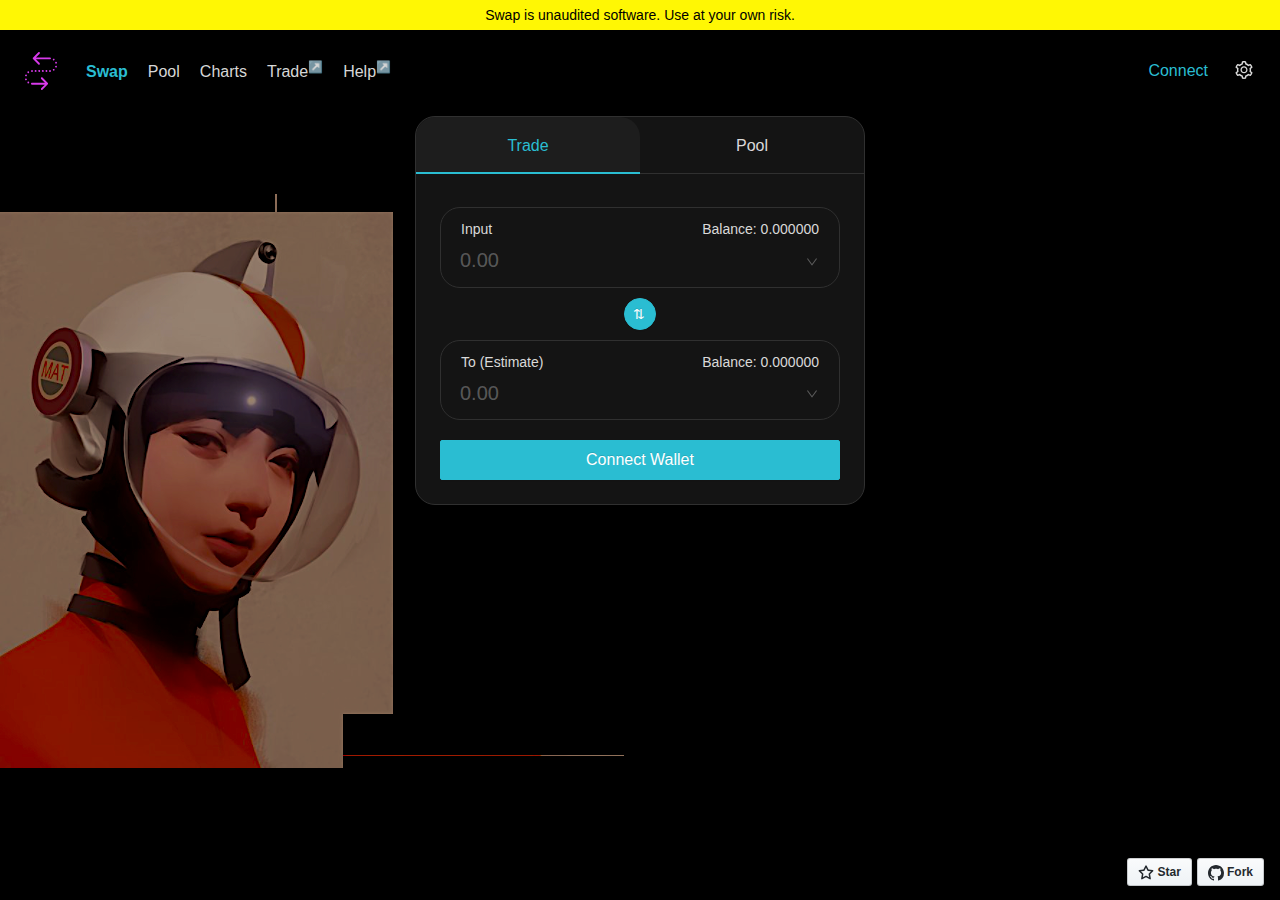
